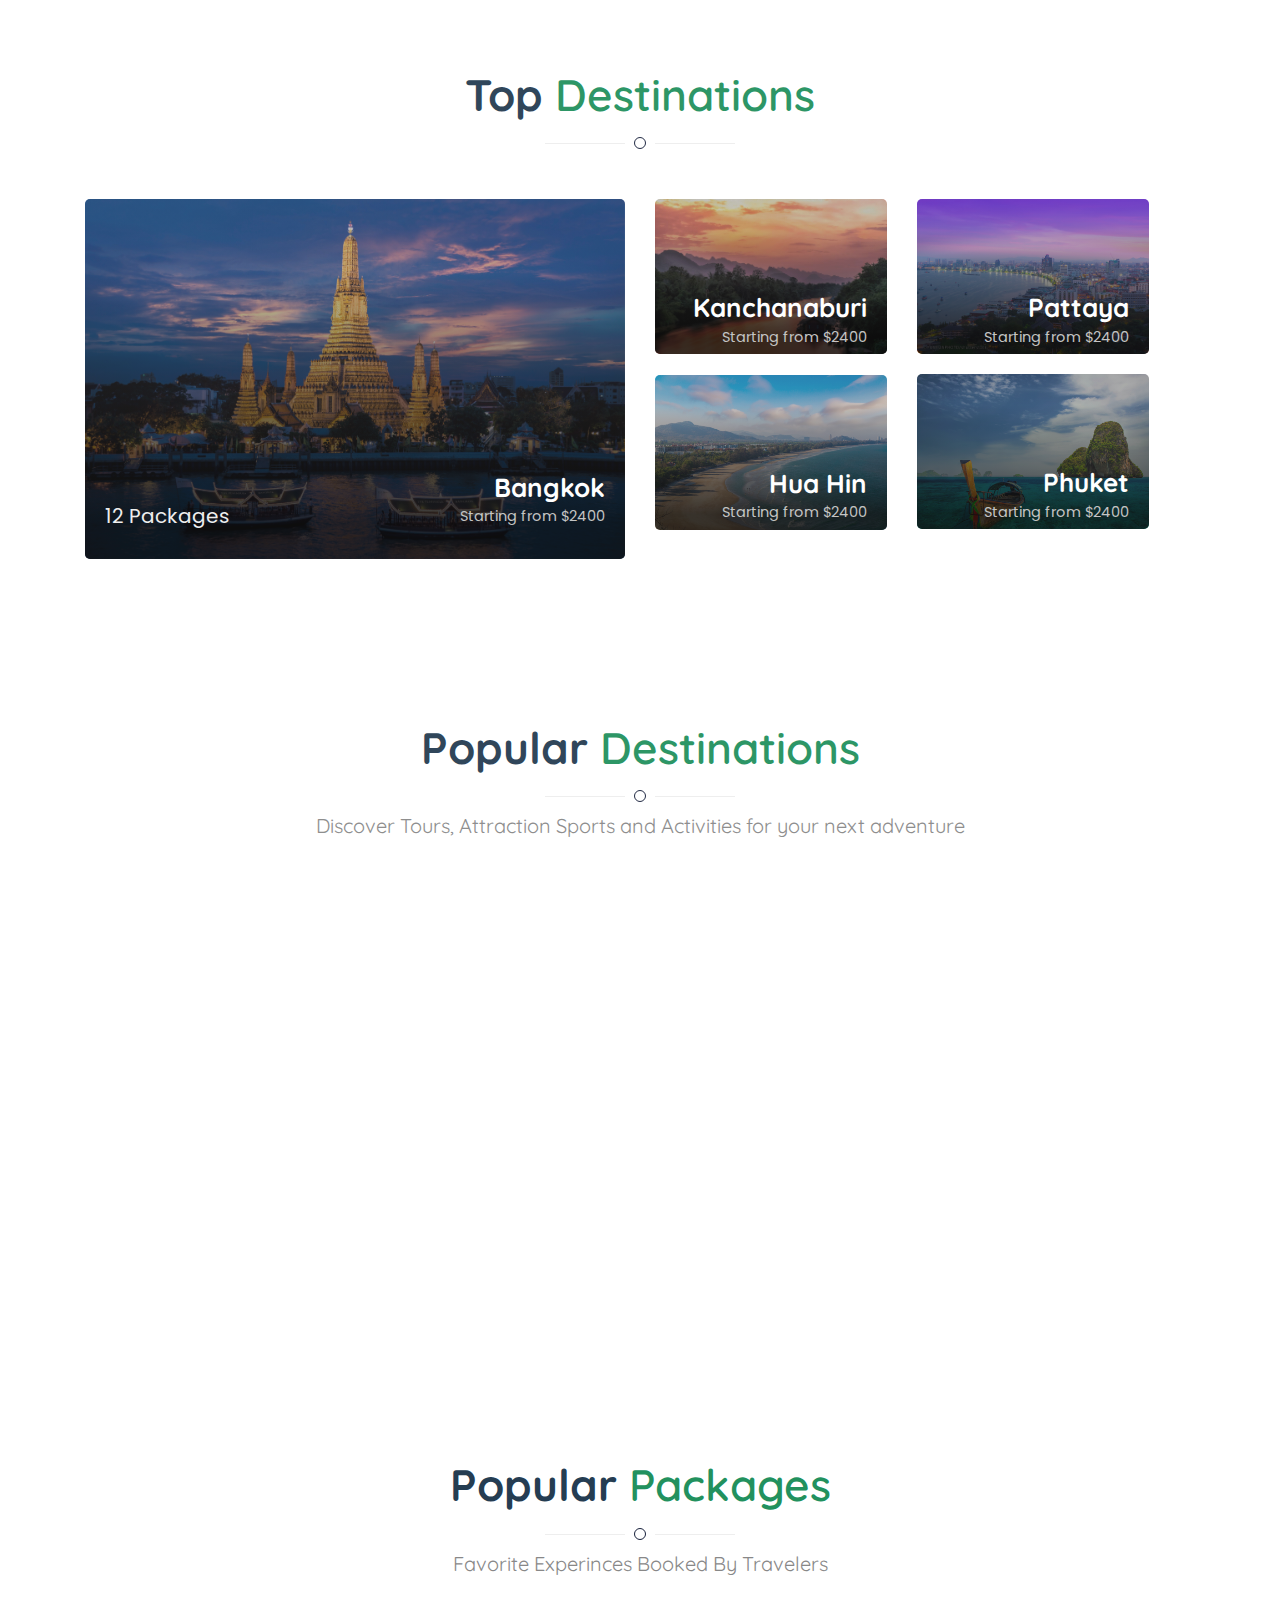
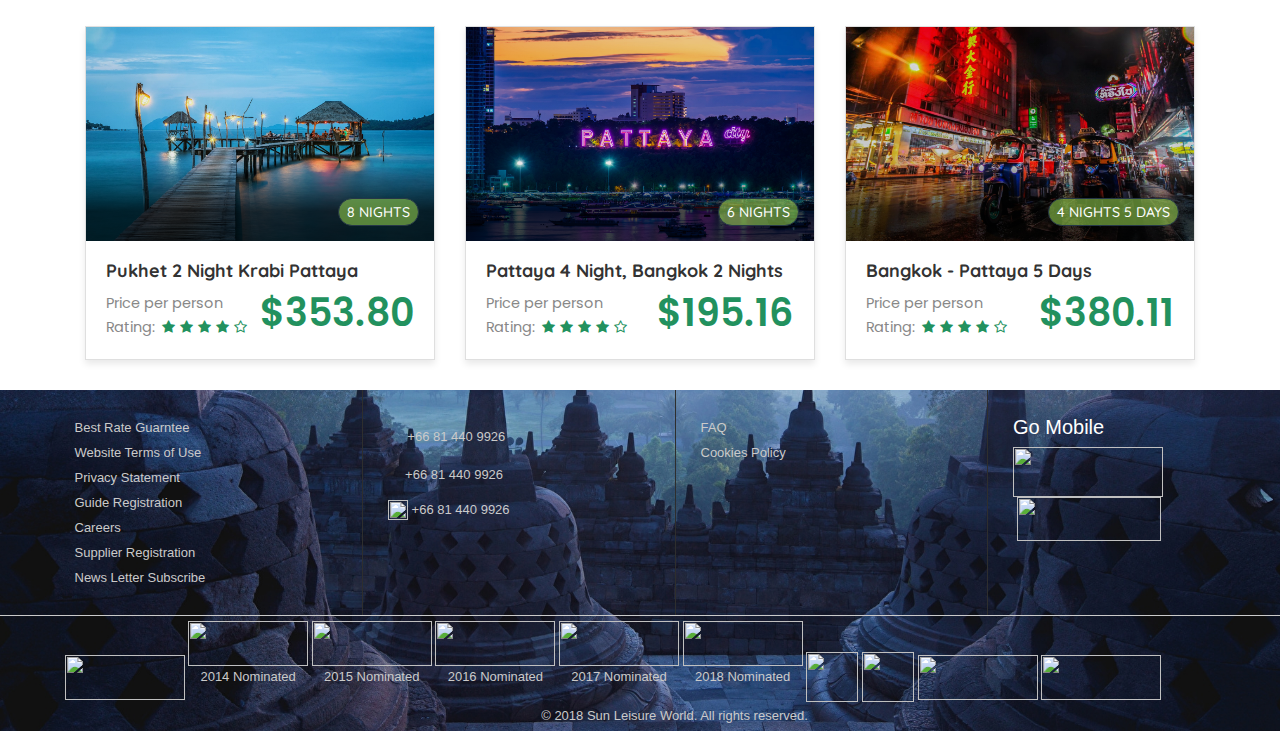
==== main.html @ 66936342 "footeronly" ====
﻿<!DOCTYPE html>
<html lang="en">

<head>
    <title>Sun Leisure World</title>
    <!--== META TAGS ==-->
    <meta charset="utf-8">
    <meta name="viewport" content="width=device-width, initial-scale=1, maximum-scale=1">
    <!-- FAV ICON -->
    <link rel="shortcut icon" href="images\fav.ico">
    <!-- GOOGLE FONTS -->
    <link href="https://fonts.googleapis.com/css?family=Poppins%7CQuicksand:400,500,700" rel="stylesheet">
    <!-- FONT-AWESOME ICON CSS -->
    <link rel="stylesheet" href="css\font-awesome.min.css">
    <!--== ALL CSS FILES ==-->
    <link rel="stylesheet" href="css\style.css">
    <link rel="stylesheet" href="css\materialize.css">
    <link rel="stylesheet" href="css\bootstrap.css">
    <link rel="stylesheet" href="css\mob.css">
    <link rel="stylesheet" href="css\animate.css">
    <!-- HTML5 Shim and Respond.js IE8 support of HTML5 elements and media queries -->
    <!-- WARNING: Respond.js doesn't work if you view the page via file:// -->
    <!--[if lt IE 9]>
	<script src="js/html5shiv.js"></script>
	<script src="js/respond.min.js"></script>
	<![endif]-->
	<link rel="stylesheet" href="https://cdnjs.cloudflare.com/ajax/libs/font-awesome/5.13.0/css/fontawesome.min.css" integrity="sha256-CuUPKpitgFmSNQuPDL5cEfPOOJT/+bwUlhfumDJ9CI4=" crossorigin="anonymous" />
	<style>
	#footersectionsFORM_104 {
    animation-delay: 0s;
    animation-direction: normal;
    animation-duration: 0s;
    animation-fill-mode: none;
    animation-iteration-count: 1;
    animation-name: none;
    animation-play-state: running;
    animation-timing-function: ease;
    background-attachment: scroll;
    background-blend-mode: normal;
    background-clip: border-box;
    background-color: rgba(0, 0, 0, 0);
    background-image: none;
    background-origin: padding-box;
    background-position: 0% 0%;
    background-repeat: repeat;
    background-size: auto;
    border-bottom-color: rgb(0, 0, 0);
    border-bottom-left-radius: 0px;
    border-bottom-right-radius: 0px;
    border-bottom-style: none;
    border-bottom-width: 0px;
    border-collapse: separate;
    border-image-outset: 0px;
    border-image-repeat: stretch;
    border-image-slice: 100%;
    border-image-source: none;
    border-image-width: 1;
    border-left-color: rgb(0, 0, 0);
    border-left-style: none;
    border-left-width: 0px;
    border-right-color: rgb(0, 0, 0);
    border-right-style: none;
    border-right-width: 0px;
    border-top-color: rgb(0, 0, 0);
    border-top-left-radius: 0px;
    border-top-right-radius: 0px;
    border-top-style: none;
    border-top-width: 0px;
    bottom: auto;
    box-shadow: none;
    box-sizing: border-box;
    break-after: auto;
    break-before: auto;
    break-inside: auto;
    caption-side: top;
    clear: none;
    clip: auto;
    color: rgb(0, 0, 0);
    content: normal;
    cursor: auto;
    direction: ltr;
    display: block;
    empty-cells: show;
    float: none;
    font-family: "Open Sans", sans-serif;
    font-kerning: auto;
    font-optical-sizing: auto;
    font-size: 14px;
    font-stretch: 100%;
    font-style: normal;
    font-variant: normal;
    font-variant-ligatures: normal;
    font-variant-caps: normal;
    font-variant-numeric: normal;
    font-variant-east-asian: normal;
    font-weight: 400;
    height: 333.13px;
    image-rendering: auto;
    isolation: auto;
    justify-items: normal;
    justify-self: auto;
    left: auto;
    letter-spacing: normal;
    line-height: 21px;
    list-style-image: none;
    list-style-position: outside;
    list-style-type: disc;
    margin-bottom: 0px;
    margin-left: 0px;
    margin-right: 0px;
    margin-top: 0px;
    max-height: none;
    max-width: none;
    min-height: 0px;
    min-width: 0px;
    mix-blend-mode: normal;
    object-fit: fill;
    object-position: 50% 50%;
    offset-distance: 0px;
    offset-path: none;
    offset-rotate: auto 0deg;
    opacity: 1;
    orphans: 2;
    outline-color: rgb(0, 0, 0);
    outline-offset: 0px;
    outline-style: none;
    outline-width: 0px;
    overflow-anchor: auto;
    overflow-wrap: normal;
    overflow-x: visible;
    overflow-y: visible;
    padding-bottom: 0px;
    padding-left: 0px;
    padding-right: 0px;
    padding-top: 0px;
    pointer-events: auto;
    position: static;
    resize: none;
    right: auto;
    scroll-behavior: auto;
    speak: normal;
    table-layout: auto;
    tab-size: 8;
    text-align: left;
    text-align-last: auto;
    text-decoration: none solid rgb(0, 0, 0);
    text-decoration-line: none;
    text-decoration-style: solid;
    text-decoration-color: rgb(0, 0, 0);
    text-decoration-skip-ink: auto;
    text-underline-position: auto;
    text-indent: 0px;
    text-rendering: auto;
    text-shadow: none;
    text-size-adjust: 100%;
    text-overflow: clip;
    text-transform: none;
    top: auto;
    touch-action: auto;
    transition-delay: 0s;
    transition-duration: 0s;
    transition-property: all;
    transition-timing-function: ease;
    unicode-bidi: normal;
    vertical-align: baseline;
    visibility: visible;
    white-space: normal;
    widows: 2;
    width: 1349px;
    will-change: auto;
    word-break: normal;
    word-spacing: 0px;
    z-index: auto;
    zoom: 1;
    -webkit-appearance: none;
    backface-visibility: visible;
    -webkit-border-horizontal-spacing: 0px;
    -webkit-border-image: none;
    -webkit-border-vertical-spacing: 0px;
    -webkit-box-align: stretch;
    -webkit-box-decoration-break: slice;
    -webkit-box-direction: normal;
    -webkit-box-flex: 0;
    -webkit-box-ordinal-group: 1;
    -webkit-box-orient: horizontal;
    -webkit-box-pack: start;
    -webkit-box-reflect: none;
    column-count: auto;
    column-gap: normal;
    column-rule-color: rgb(0, 0, 0);
    column-rule-style: none;
    column-rule-width: 0px;
    column-span: none;
    column-width: auto;
    backdrop-filter: none;
    align-content: normal;
    align-items: normal;
    align-self: auto;
    flex-basis: auto;
    flex-grow: 0;
    flex-shrink: 1;
    flex-direction: row;
    flex-wrap: nowrap;
    justify-content: normal;
    -webkit-font-smoothing: auto;
    grid-auto-columns: auto;
    grid-auto-flow: row;
    grid-auto-rows: auto;
    grid-column-end: auto;
    grid-column-start: auto;
    grid-template-areas: none;
    grid-template-columns: none;
    grid-template-rows: none;
    grid-row-end: auto;
    grid-row-start: auto;
    row-gap: normal;
    -webkit-highlight: none;
    hyphens: manual;
    -webkit-hyphenate-character: auto;
    -webkit-line-break: auto;
    -webkit-line-clamp: none;
    -webkit-locale: "en";
    -webkit-margin-before-collapse: collapse;
    -webkit-margin-after-collapse: collapse;
    -webkit-mask-box-image: none;
    -webkit-mask-box-image-outset: 0px;
    -webkit-mask-box-image-repeat: stretch;
    -webkit-mask-box-image-slice: 0 fill;
    -webkit-mask-box-image-source: none;
    -webkit-mask-box-image-width: auto;
    -webkit-mask-clip: border-box;
    -webkit-mask-composite: source-over;
    -webkit-mask-image: none;
    -webkit-mask-origin: border-box;
    -webkit-mask-position: 0% 0%;
    -webkit-mask-repeat: repeat;
    -webkit-mask-size: auto;
    order: 0;
    perspective: none;
    perspective-origin: 674.5px 1542.56px;
    -webkit-print-color-adjust: economy;
    -webkit-rtl-ordering: logical;
    shape-outside: none;
    shape-image-threshold: 0;
    shape-margin: 0px;
    -webkit-tap-highlight-color: rgba(0, 0, 0, 0);
    -webkit-text-combine: none;
    -webkit-text-decorations-in-effect: none;
    -webkit-text-emphasis-color: rgb(0, 0, 0);
    -webkit-text-emphasis-position: over right;
    -webkit-text-emphasis-style: none;
    -webkit-text-fill-color: rgb(0, 0, 0);
    -webkit-text-orientation: vertical-right;
    -webkit-text-security: none;
    -webkit-text-stroke-color: rgb(0, 0, 0);
    -webkit-text-stroke-width: 0px;
    transform: none;
    transform-origin: 674.5px 1542.56px;
    transform-style: flat;
    -webkit-user-drag: auto;
    -webkit-user-modify: read-only;
    user-select: auto;
    -webkit-writing-mode: horizontal-tb;
    -webkit-app-region: none;
    buffered-rendering: auto;
    clip-path: none;
    clip-rule: nonzero;
    mask: none;
    filter: none;
    flood-color: rgb(0, 0, 0);
    flood-opacity: 1;
    lighting-color: rgb(255, 255, 255);
    stop-color: rgb(0, 0, 0);
    stop-opacity: 1;
    color-interpolation: srgb;
    color-interpolation-filters: linearrgb;
    color-rendering: auto;
    fill: rgb(0, 0, 0);
    fill-opacity: 1;
    fill-rule: nonzero;
    marker-end: none;
    marker-mid: none;
    marker-start: none;
    mask-type: luminance;
    shape-rendering: auto;
    stroke: none;
    stroke-dasharray: none;
    stroke-dashoffset: 0px;
    stroke-linecap: butt;
    stroke-linejoin: miter;
    stroke-miterlimit: 4;
    stroke-opacity: 1;
    stroke-width: 1px;
    alignment-baseline: auto;
    baseline-shift: 0px;
    dominant-baseline: auto;
    text-anchor: start;
    writing-mode: horizontal-tb;
    vector-effect: none;
    paint-order: normal;
    d: none;
    cx: 0px;
    cy: 0px;
    x: 0px;
    y: 0px;
    r: 0px;
    rx: auto;
    ry: auto;
    caret-color: rgb(0, 0, 0);
    line-break: auto;
    animation: none 0s ease 0s 1 normal none running;
    background: rgba(0, 0, 0, 0) none repeat scroll 0% 0% / auto padding-box border-box;
    border: 0px none rgb(0, 0, 0);
    border-top: 0px none rgb(0, 0, 0);
    border-right: 0px none rgb(0, 0, 0);
    border-bottom: 0px none rgb(0, 0, 0);
    border-left: 0px none rgb(0, 0, 0);
    border-width: 0px;
    border-color: rgb(0, 0, 0);
    border-style: none;
    border-radius: 0px;
    border-image: none;
    border-spacing: 0px 0px;
    flex: 0 1 auto;
    flex-flow: row nowrap;
    font: 14px / 21px "Open Sans", sans-serif;
    grid-area: auto / auto / auto / auto;
    grid-column: auto / auto;
    grid-row: auto / auto;
    list-style: outside none disc;
    margin: 0px;
    marker: none;
    outline: rgb(0, 0, 0) none 0px;
    overflow: visible;
    padding: 0px;
    transition: all 0s ease 0s;
    -webkit-border-after: 0px none rgb(0, 0, 0);
    -webkit-border-before: 0px none rgb(0, 0, 0);
    -webkit-border-end: 0px none rgb(0, 0, 0);
    -webkit-border-start: 0px none rgb(0, 0, 0);
    -webkit-margin-collapse: ;
    -webkit-mask: ;
    -webkit-text-emphasis: ;
    -webkit-transition: all 0s ease 0s;
    -webkit-transform-origin: 674.5px 1542.56px;
}/*#footersectionsFORM_104*/

#footersectionsFOOTER_1 {
    animation-delay: 0s;
    animation-direction: normal;
    animation-duration: 0s;
    animation-fill-mode: none;
    animation-iteration-count: 1;
    animation-name: none;
    animation-play-state: running;
    animation-timing-function: ease;
    background-attachment: scroll;
    background-blend-mode: normal;
    background-clip: border-box;
    background-color: rgb(0, 0, 0);
    background-image: url("/images/footer.jpg");
    background-origin: padding-box;
    background-position: 50% 100%;
    background-repeat: repeat;
    background-size: cover;
    border-bottom-color: rgb(202, 202, 202);
    border-bottom-left-radius: 0px;
    border-bottom-right-radius: 0px;
    border-bottom-style: none;
    border-bottom-width: 0px;
    border-collapse: separate;
    border-image-outset: 0px;
    border-image-repeat: stretch;
    border-image-slice: 100%;
    border-image-source: none;
    border-image-width: 1;
    border-left-color: rgb(202, 202, 202);
    border-left-style: none;
    border-left-width: 0px;
    border-right-color: rgb(202, 202, 202);
    border-right-style: none;
    border-right-width: 0px;
    border-top-color: rgb(202, 202, 202);
    border-top-left-radius: 0px;
    border-top-right-radius: 0px;
    border-top-style: none;
    border-top-width: 0px;
    bottom: auto;
    box-shadow: none;
    box-sizing: border-box;
    break-after: auto;
    break-before: auto;
    break-inside: auto;
    caption-side: top;
    clear: none;
    clip: auto;
    color: rgb(202, 202, 202);
    content: normal;
    cursor: auto;
    direction: ltr;
    display: block;
    empty-cells: show;
    float: none;
    font-family: "Open Sans", sans-serif;
    font-kerning: auto;
    font-optical-sizing: auto;
    font-size: 13px;
    font-stretch: 100%;
    font-style: normal;
    font-variant: normal;
    font-variant-ligatures: normal;
    font-variant-caps: normal;
    font-variant-numeric: normal;
    font-variant-east-asian: normal;
    font-weight: 400;
    height: 341px;
    image-rendering: auto;
    isolation: auto;
    justify-items: normal;
    justify-self: auto;
    left: auto;
    letter-spacing: normal;
    line-height: 21px;
    list-style-image: none;
    list-style-position: outside;
    list-style-type: disc;
    margin-bottom: 0px;
    margin-left: 0px;
    margin-right: 0px;
    margin-top: 0px;
    max-height: none;
    max-width: none;
    min-height: 0px;
    min-width: 0px;
    mix-blend-mode: normal;
    object-fit: fill;
    object-position: 50% 50%;
    offset-distance: 0px;
    offset-path: none;
    offset-rotate: auto 0deg;
    opacity: 1;
    orphans: 2;
    outline-color: rgb(202, 202, 202);
    outline-offset: 0px;
    outline-style: none;
    outline-width: 0px;
    overflow-anchor: auto;
    overflow-wrap: normal;
    overflow-x: visible;
    overflow-y: visible;
    padding-bottom: 0px;
    padding-left: 0px;
    padding-right: 0px;
    padding-top: 0px;
    pointer-events: auto;
    position: static;
    resize: none;
    right: auto;
    scroll-behavior: auto;
    speak: normal;
    table-layout: auto;
    tab-size: 8;
    text-align: left;
    text-align-last: auto;
    text-decoration: none solid rgb(202, 202, 202);
    text-decoration-line: none;
    text-decoration-style: solid;
    text-decoration-color: rgb(202, 202, 202);
    text-decoration-skip-ink: auto;
    text-underline-position: auto;
    text-indent: 0px;
    text-rendering: auto;
    text-shadow: none;
    text-size-adjust: 100%;
    text-overflow: clip;
    text-transform: none;
    top: auto;
    touch-action: auto;
    transition-delay: 0s;
    transition-duration: 0s;
    transition-property: all;
    transition-timing-function: ease;
    unicode-bidi: normal;
    vertical-align: baseline;
    visibility: visible;
    white-space: normal;
    widows: 2;
    width: 1349px;
    will-change: auto;
    word-break: normal;
    word-spacing: 0px;
    z-index: auto;
    zoom: 1;
    -webkit-appearance: none;
    backface-visibility: visible;
    -webkit-border-horizontal-spacing: 0px;
    -webkit-border-image: none;
    -webkit-border-vertical-spacing: 0px;
    -webkit-box-align: stretch;
    -webkit-box-decoration-break: slice;
    -webkit-box-direction: normal;
    -webkit-box-flex: 0;
    -webkit-box-ordinal-group: 1;
    -webkit-box-orient: horizontal;
    -webkit-box-pack: start;
    -webkit-box-reflect: none;
    column-count: auto;
    column-gap: normal;
    column-rule-color: rgb(202, 202, 202);
    column-rule-style: none;
    column-rule-width: 0px;
    column-span: none;
    column-width: auto;
    backdrop-filter: none;
    align-content: normal;
    align-items: normal;
    align-self: auto;
    flex-basis: auto;
    flex-grow: 0;
    flex-shrink: 1;
    flex-direction: row;
    flex-wrap: nowrap;
    justify-content: normal;
    -webkit-font-smoothing: auto;
    grid-auto-columns: auto;
    grid-auto-flow: row;
    grid-auto-rows: auto;
    grid-column-end: auto;
    grid-column-start: auto;
    grid-template-areas: none;
    grid-template-columns: none;
    grid-template-rows: none;
    grid-row-end: auto;
    grid-row-start: auto;
    row-gap: normal;
    -webkit-highlight: none;
    hyphens: manual;
    -webkit-hyphenate-character: auto;
    -webkit-line-break: auto;
    -webkit-line-clamp: none;
    -webkit-locale: "en";
    -webkit-margin-before-collapse: collapse;
    -webkit-margin-after-collapse: collapse;
    -webkit-mask-box-image: none;
    -webkit-mask-box-image-outset: 0px;
    -webkit-mask-box-image-repeat: stretch;
    -webkit-mask-box-image-slice: 0 fill;
    -webkit-mask-box-image-source: none;
    -webkit-mask-box-image-width: auto;
    -webkit-mask-clip: border-box;
    -webkit-mask-composite: source-over;
    -webkit-mask-image: none;
    -webkit-mask-origin: border-box;
    -webkit-mask-position: 0% 0%;
    -webkit-mask-repeat: repeat;
    -webkit-mask-size: auto;
    order: 0;
    perspective: none;
    perspective-origin: 674.5px 170.5px;
    -webkit-print-color-adjust: economy;
    -webkit-rtl-ordering: logical;
    shape-outside: none;
    shape-image-threshold: 0;
    shape-margin: 0px;
    -webkit-tap-highlight-color: rgba(0, 0, 0, 0);
    -webkit-text-combine: none;
    -webkit-text-decorations-in-effect: none;
    -webkit-text-emphasis-color: rgb(202, 202, 202);
    -webkit-text-emphasis-position: over right;
    -webkit-text-emphasis-style: none;
    -webkit-text-fill-color: rgb(202, 202, 202);
    -webkit-text-orientation: vertical-right;
    -webkit-text-security: none;
    -webkit-text-stroke-color: rgb(202, 202, 202);
    -webkit-text-stroke-width: 0px;
    transform: none;
    transform-origin: 674.5px 170.5px;
    transform-style: flat;
    -webkit-user-drag: auto;
    -webkit-user-modify: read-only;
    user-select: auto;
    -webkit-writing-mode: horizontal-tb;
    -webkit-app-region: none;
    buffered-rendering: auto;
    clip-path: none;
    clip-rule: nonzero;
    mask: none;
    filter: none;
    flood-color: rgb(0, 0, 0);
    flood-opacity: 1;
    lighting-color: rgb(255, 255, 255);
    stop-color: rgb(0, 0, 0);
    stop-opacity: 1;
    color-interpolation: srgb;
    color-interpolation-filters: linearrgb;
    color-rendering: auto;
    fill: rgb(0, 0, 0);
    fill-opacity: 1;
    fill-rule: nonzero;
    marker-end: none;
    marker-mid: none;
    marker-start: none;
    mask-type: luminance;
    shape-rendering: auto;
    stroke: none;
    stroke-dasharray: none;
    stroke-dashoffset: 0px;
    stroke-linecap: butt;
    stroke-linejoin: miter;
    stroke-miterlimit: 4;
    stroke-opacity: 1;
    stroke-width: 1px;
    alignment-baseline: auto;
    baseline-shift: 0px;
    dominant-baseline: auto;
    text-anchor: start;
    writing-mode: horizontal-tb;
    vector-effect: none;
    paint-order: normal;
    d: none;
    cx: 0px;
    cy: 0px;
    x: 0px;
    y: 0px;
    r: 0px;
    rx: auto;
    ry: auto;
    caret-color: rgb(202, 202, 202);
    line-break: auto;
    animation: none 0s ease 0s 1 normal none running;
    background: rgb(0, 0, 0) url("images/footer.jpg") repeat scroll 50% 100% / cover padding-box border-box;
    border: 0px none rgb(202, 202, 202);
    border-top: 0px none rgb(202, 202, 202);
    border-right: 0px none rgb(202, 202, 202);
    border-bottom: 0px none rgb(202, 202, 202);
    border-left: 0px none rgb(202, 202, 202);
    border-width: 0px;
    border-color: rgb(202, 202, 202);
    border-style: none;
    border-radius: 0px;
    border-image: none;
    border-spacing: 0px 0px;
    flex: 0 1 auto;
    flex-flow: row nowrap;
    font: 13px / 21px "Open Sans", sans-serif;
    grid-area: auto / auto / auto / auto;
    grid-column: auto / auto;
    grid-row: auto / auto;
    list-style: outside none disc;
    margin: 0px;
    marker: none;
    outline: rgb(202, 202, 202) none 0px;
    overflow: visible;
    padding: 0px;
    transition: all 0s ease 0s;
    -webkit-border-after: 0px none rgb(202, 202, 202);
    -webkit-border-before: 0px none rgb(202, 202, 202);
    -webkit-border-end: 0px none rgb(202, 202, 202);
    -webkit-border-start: 0px none rgb(202, 202, 202);
    -webkit-margin-collapse: ;
    -webkit-mask: ;
    -webkit-text-emphasis: ;
    -webkit-transition: all 0s ease 0s;
    -webkit-transform-origin: 674.5px 170.5px;
}/*#footersectionsFOOTER_1*/

#footersectionsFOOTER_1:after {
    animation-delay: 0s;
    animation-direction: normal;
    animation-duration: 0s;
    animation-fill-mode: none;
    animation-iteration-count: 1;
    animation-name: none;
    animation-play-state: running;
    animation-timing-function: ease;
    background-attachment: scroll;
    background-blend-mode: normal;
    background-clip: border-box;
    background-color: rgba(0, 0, 0, 0);
    background-image: none;
    background-origin: padding-box;
    background-position: 0% 0%;
    background-repeat: repeat;
    background-size: auto;
    border-bottom-color: rgb(202, 202, 202);
    border-bottom-left-radius: 0px;
    border-bottom-right-radius: 0px;
    border-bottom-style: none;
    border-bottom-width: 0px;
    border-collapse: separate;
    border-image-outset: 0px;
    border-image-repeat: stretch;
    border-image-slice: 100%;
    border-image-source: none;
    border-image-width: 1;
    border-left-color: rgb(202, 202, 202);
    border-left-style: none;
    border-left-width: 0px;
    border-right-color: rgb(202, 202, 202);
    border-right-style: none;
    border-right-width: 0px;
    border-top-color: rgb(202, 202, 202);
    border-top-left-radius: 0px;
    border-top-right-radius: 0px;
    border-top-style: none;
    border-top-width: 0px;
    bottom: auto;
    box-shadow: none;
    box-sizing: border-box;
    break-after: auto;
    break-before: auto;
    break-inside: auto;
    caption-side: top;
    clear: none;
    clip: auto;
    color: rgb(202, 202, 202);
    content: none;
    cursor: auto;
    direction: ltr;
    display: inline;
    empty-cells: show;
    float: none;
    font-family: "Open Sans", sans-serif;
    font-kerning: auto;
    font-optical-sizing: auto;
    font-size: 13px;
    font-stretch: 100%;
    font-style: normal;
    font-variant: normal;
    font-variant-ligatures: normal;
    font-variant-caps: normal;
    font-variant-numeric: normal;
    font-variant-east-asian: normal;
    font-weight: 400;
    height: auto;
    image-rendering: auto;
    isolation: auto;
    justify-items: normal;
    justify-self: auto;
    left: auto;
    letter-spacing: normal;
    line-height: 21px;
    list-style-image: none;
    list-style-position: outside;
    list-style-type: disc;
    margin-bottom: 0px;
    margin-left: 0px;
    margin-right: 0px;
    margin-top: 0px;
    max-height: none;
    max-width: none;
    min-height: 0px;
    min-width: 0px;
    mix-blend-mode: normal;
    object-fit: fill;
    object-position: 50% 50%;
    offset-distance: 0px;
    offset-path: none;
    offset-rotate: auto 0deg;
    opacity: 1;
    orphans: 2;
    outline-color: rgb(202, 202, 202);
    outline-offset: 0px;
    outline-style: none;
    outline-width: 0px;
    overflow-anchor: auto;
    overflow-wrap: normal;
    overflow-x: visible;
    overflow-y: visible;
    padding-bottom: 0px;
    padding-left: 0px;
    padding-right: 0px;
    padding-top: 0px;
    pointer-events: auto;
    position: static;
    resize: none;
    right: auto;
    scroll-behavior: auto;
    speak: normal;
    table-layout: auto;
    tab-size: 8;
    text-align: left;
    text-align-last: auto;
    text-decoration: none solid rgb(202, 202, 202);
    text-decoration-line: none;
    text-decoration-style: solid;
    text-decoration-color: rgb(202, 202, 202);
    text-decoration-skip-ink: auto;
    text-underline-position: auto;
    text-indent: 0px;
    text-rendering: auto;
    text-shadow: none;
    text-size-adjust: 100%;
    text-overflow: clip;
    text-transform: none;
    top: auto;
    touch-action: auto;
    transition-delay: 0s;
    transition-duration: 0s;
    transition-property: all;
    transition-timing-function: ease;
    unicode-bidi: normal;
    vertical-align: baseline;
    visibility: visible;
    white-space: normal;
    widows: 2;
    width: auto;
    will-change: auto;
    word-break: normal;
    word-spacing: 0px;
    z-index: auto;
    zoom: 1;
    -webkit-appearance: none;
    backface-visibility: visible;
    -webkit-border-horizontal-spacing: 0px;
    -webkit-border-image: none;
    -webkit-border-vertical-spacing: 0px;
    -webkit-box-align: stretch;
    -webkit-box-decoration-break: slice;
    -webkit-box-direction: normal;
    -webkit-box-flex: 0;
    -webkit-box-ordinal-group: 1;
    -webkit-box-orient: horizontal;
    -webkit-box-pack: start;
    -webkit-box-reflect: none;
    column-count: auto;
    column-gap: normal;
    column-rule-color: rgb(202, 202, 202);
    column-rule-style: none;
    column-rule-width: 0px;
    column-span: none;
    column-width: auto;
    backdrop-filter: none;
    align-content: normal;
    align-items: normal;
    align-self: auto;
    flex-basis: auto;
    flex-grow: 0;
    flex-shrink: 1;
    flex-direction: row;
    flex-wrap: nowrap;
    justify-content: normal;
    -webkit-font-smoothing: auto;
    grid-auto-columns: auto;
    grid-auto-flow: row;
    grid-auto-rows: auto;
    grid-column-end: auto;
    grid-column-start: auto;
    grid-template-areas: none;
    grid-template-columns: none;
    grid-template-rows: none;
    grid-row-end: auto;
    grid-row-start: auto;
    row-gap: normal;
    -webkit-highlight: none;
    hyphens: manual;
    -webkit-hyphenate-character: auto;
    -webkit-line-break: auto;
    -webkit-line-clamp: none;
    -webkit-locale: "en";
    -webkit-margin-before-collapse: collapse;
    -webkit-margin-after-collapse: collapse;
    -webkit-mask-box-image: none;
    -webkit-mask-box-image-outset: 0px;
    -webkit-mask-box-image-repeat: stretch;
    -webkit-mask-box-image-slice: 0 fill;
    -webkit-mask-box-image-source: none;
    -webkit-mask-box-image-width: auto;
    -webkit-mask-clip: border-box;
    -webkit-mask-composite: source-over;
    -webkit-mask-image: none;
    -webkit-mask-origin: border-box;
    -webkit-mask-position: 0% 0%;
    -webkit-mask-repeat: repeat;
    -webkit-mask-size: auto;
    order: 0;
    perspective: none;
    perspective-origin: 50% 50%;
    -webkit-print-color-adjust: economy;
    -webkit-rtl-ordering: logical;
    shape-outside: none;
    shape-image-threshold: 0;
    shape-margin: 0px;
    -webkit-tap-highlight-color: rgba(0, 0, 0, 0);
    -webkit-text-combine: none;
    -webkit-text-decorations-in-effect: none;
    -webkit-text-emphasis-color: rgb(202, 202, 202);
    -webkit-text-emphasis-position: over right;
    -webkit-text-emphasis-style: none;
    -webkit-text-fill-color: rgb(202, 202, 202);
    -webkit-text-orientation: vertical-right;
    -webkit-text-security: none;
    -webkit-text-stroke-color: rgb(202, 202, 202);
    -webkit-text-stroke-width: 0px;
    transform: none;
    transform-origin: 50% 50%;
    transform-style: flat;
    -webkit-user-drag: auto;
    -webkit-user-modify: read-only;
    user-select: auto;
    -webkit-writing-mode: horizontal-tb;
    -webkit-app-region: none;
    buffered-rendering: auto;
    clip-path: none;
    clip-rule: nonzero;
    mask: none;
    filter: none;
    flood-color: rgb(0, 0, 0);
    flood-opacity: 1;
    lighting-color: rgb(255, 255, 255);
    stop-color: rgb(0, 0, 0);
    stop-opacity: 1;
    color-interpolation: srgb;
    color-interpolation-filters: linearrgb;
    color-rendering: auto;
    fill: rgb(0, 0, 0);
    fill-opacity: 1;
    fill-rule: nonzero;
    marker-end: none;
    marker-mid: none;
    marker-start: none;
    mask-type: luminance;
    shape-rendering: auto;
    stroke: none;
    stroke-dasharray: none;
    stroke-dashoffset: 0px;
    stroke-linecap: butt;
    stroke-linejoin: miter;
    stroke-miterlimit: 4;
    stroke-opacity: 1;
    stroke-width: 1px;
    alignment-baseline: auto;
    baseline-shift: 0px;
    dominant-baseline: auto;
    text-anchor: start;
    writing-mode: horizontal-tb;
    vector-effect: none;
    paint-order: normal;
    d: none;
    cx: 0px;
    cy: 0px;
    x: 0px;
    y: 0px;
    r: 0px;
    rx: auto;
    ry: auto;
    caret-color: rgb(202, 202, 202);
    line-break: auto;
    animation: none 0s ease 0s 1 normal none running;
    background: rgba(0, 0, 0, 0) none repeat scroll 0% 0% / auto padding-box border-box;
    border: 0px none rgb(202, 202, 202);
    border-top: 0px none rgb(202, 202, 202);
    border-right: 0px none rgb(202, 202, 202);
    border-bottom: 0px none rgb(202, 202, 202);
    border-left: 0px none rgb(202, 202, 202);
    border-width: 0px;
    border-color: rgb(202, 202, 202);
    border-style: none;
    border-radius: 0px;
    border-image: none;
    border-spacing: 0px 0px;
    flex: 0 1 auto;
    flex-flow: row nowrap;
    font: 13px / 21px "Open Sans", sans-serif;
    grid-area: auto / auto / auto / auto;
    grid-column: auto / auto;
    grid-row: auto / auto;
    list-style: outside none disc;
    margin: 0px;
    marker: none;
    outline: rgb(202, 202, 202) none 0px;
    overflow: visible;
    padding: 0px;
    transition: all 0s ease 0s;
    -webkit-border-after: 0px none rgb(202, 202, 202);
    -webkit-border-before: 0px none rgb(202, 202, 202);
    -webkit-border-end: 0px none rgb(202, 202, 202);
    -webkit-border-start: 0px none rgb(202, 202, 202);
    -webkit-margin-collapse: ;
    -webkit-mask: ;
    -webkit-text-emphasis: ;
    -webkit-transition: all 0s ease 0s;
    -webkit-transform-origin: 50% 50%;
}/*#footersectionsFOOTER_1:after*/

#footersectionsFOOTER_1:before {
    animation-delay: 0s;
    animation-direction: normal;
    animation-duration: 0s;
    animation-fill-mode: none;
    animation-iteration-count: 1;
    animation-name: none;
    animation-play-state: running;
    animation-timing-function: ease;
    background-attachment: scroll;
    background-blend-mode: normal;
    background-clip: border-box;
    background-color: rgba(0, 0, 0, 0);
    background-image: none;
    background-origin: padding-box;
    background-position: 0% 0%;
    background-repeat: repeat;
    background-size: auto;
    border-bottom-color: rgb(202, 202, 202);
    border-bottom-left-radius: 0px;
    border-bottom-right-radius: 0px;
    border-bottom-style: none;
    border-bottom-width: 0px;
    border-collapse: separate;
    border-image-outset: 0px;
    border-image-repeat: stretch;
    border-image-slice: 100%;
    border-image-source: none;
    border-image-width: 1;
    border-left-color: rgb(202, 202, 202);
    border-left-style: none;
    border-left-width: 0px;
    border-right-color: rgb(202, 202, 202);
    border-right-style: none;
    border-right-width: 0px;
    border-top-color: rgb(202, 202, 202);
    border-top-left-radius: 0px;
    border-top-right-radius: 0px;
    border-top-style: none;
    border-top-width: 0px;
    bottom: auto;
    box-shadow: none;
    box-sizing: border-box;
    break-after: auto;
    break-before: auto;
    break-inside: auto;
    caption-side: top;
    clear: none;
    clip: auto;
    color: rgb(202, 202, 202);
    content: none;
    cursor: auto;
    direction: ltr;
    display: inline;
    empty-cells: show;
    float: none;
    font-family: "Open Sans", sans-serif;
    font-kerning: auto;
    font-optical-sizing: auto;
    font-size: 13px;
    font-stretch: 100%;
    font-style: normal;
    font-variant: normal;
    font-variant-ligatures: normal;
    font-variant-caps: normal;
    font-variant-numeric: normal;
    font-variant-east-asian: normal;
    font-weight: 400;
    height: auto;
    image-rendering: auto;
    isolation: auto;
    justify-items: normal;
    justify-self: auto;
    left: auto;
    letter-spacing: normal;
    line-height: 21px;
    list-style-image: none;
    list-style-position: outside;
    list-style-type: disc;
    margin-bottom: 0px;
    margin-left: 0px;
    margin-right: 0px;
    margin-top: 0px;
    max-height: none;
    max-width: none;
    min-height: 0px;
    min-width: 0px;
    mix-blend-mode: normal;
    object-fit: fill;
    object-position: 50% 50%;
    offset-distance: 0px;
    offset-path: none;
    offset-rotate: auto 0deg;
    opacity: 1;
    orphans: 2;
    outline-color: rgb(202, 202, 202);
    outline-offset: 0px;
    outline-style: none;
    outline-width: 0px;
    overflow-anchor: auto;
    overflow-wrap: normal;
    overflow-x: visible;
    overflow-y: visible;
    padding-bottom: 0px;
    padding-left: 0px;
    padding-right: 0px;
    padding-top: 0px;
    pointer-events: auto;
    position: static;
    resize: none;
    right: auto;
    scroll-behavior: auto;
    speak: normal;
    table-layout: auto;
    tab-size: 8;
    text-align: left;
    text-align-last: auto;
    text-decoration: none solid rgb(202, 202, 202);
    text-decoration-line: none;
    text-decoration-style: solid;
    text-decoration-color: rgb(202, 202, 202);
    text-decoration-skip-ink: auto;
    text-underline-position: auto;
    text-indent: 0px;
    text-rendering: auto;
    text-shadow: none;
    text-size-adjust: 100%;
    text-overflow: clip;
    text-transform: none;
    top: auto;
    touch-action: auto;
    transition-delay: 0s;
    transition-duration: 0s;
    transition-property: all;
    transition-timing-function: ease;
    unicode-bidi: normal;
    vertical-align: baseline;
    visibility: visible;
    white-space: normal;
    widows: 2;
    width: auto;
    will-change: auto;
    word-break: normal;
    word-spacing: 0px;
    z-index: auto;
    zoom: 1;
    -webkit-appearance: none;
    backface-visibility: visible;
    -webkit-border-horizontal-spacing: 0px;
    -webkit-border-image: none;
    -webkit-border-vertical-spacing: 0px;
    -webkit-box-align: stretch;
    -webkit-box-decoration-break: slice;
    -webkit-box-direction: normal;
    -webkit-box-flex: 0;
    -webkit-box-ordinal-group: 1;
    -webkit-box-orient: horizontal;
    -webkit-box-pack: start;
    -webkit-box-reflect: none;
    column-count: auto;
    column-gap: normal;
    column-rule-color: rgb(202, 202, 202);
    column-rule-style: none;
    column-rule-width: 0px;
    column-span: none;
    column-width: auto;
    backdrop-filter: none;
    align-content: normal;
    align-items: normal;
    align-self: auto;
    flex-basis: auto;
    flex-grow: 0;
    flex-shrink: 1;
    flex-direction: row;
    flex-wrap: nowrap;
    justify-content: normal;
    -webkit-font-smoothing: auto;
    grid-auto-columns: auto;
    grid-auto-flow: row;
    grid-auto-rows: auto;
    grid-column-end: auto;
    grid-column-start: auto;
    grid-template-areas: none;
    grid-template-columns: none;
    grid-template-rows: none;
    grid-row-end: auto;
    grid-row-start: auto;
    row-gap: normal;
    -webkit-highlight: none;
    hyphens: manual;
    -webkit-hyphenate-character: auto;
    -webkit-line-break: auto;
    -webkit-line-clamp: none;
    -webkit-locale: "en";
    -webkit-margin-before-collapse: collapse;
    -webkit-margin-after-collapse: collapse;
    -webkit-mask-box-image: none;
    -webkit-mask-box-image-outset: 0px;
    -webkit-mask-box-image-repeat: stretch;
    -webkit-mask-box-image-slice: 0 fill;
    -webkit-mask-box-image-source: none;
    -webkit-mask-box-image-width: auto;
    -webkit-mask-clip: border-box;
    -webkit-mask-composite: source-over;
    -webkit-mask-image: none;
    -webkit-mask-origin: border-box;
    -webkit-mask-position: 0% 0%;
    -webkit-mask-repeat: repeat;
    -webkit-mask-size: auto;
    order: 0;
    perspective: none;
    perspective-origin: 50% 50%;
    -webkit-print-color-adjust: economy;
    -webkit-rtl-ordering: logical;
    shape-outside: none;
    shape-image-threshold: 0;
    shape-margin: 0px;
    -webkit-tap-highlight-color: rgba(0, 0, 0, 0);
    -webkit-text-combine: none;
    -webkit-text-decorations-in-effect: none;
    -webkit-text-emphasis-color: rgb(202, 202, 202);
    -webkit-text-emphasis-position: over right;
    -webkit-text-emphasis-style: none;
    -webkit-text-fill-color: rgb(202, 202, 202);
    -webkit-text-orientation: vertical-right;
    -webkit-text-security: none;
    -webkit-text-stroke-color: rgb(202, 202, 202);
    -webkit-text-stroke-width: 0px;
    transform: none;
    transform-origin: 50% 50%;
    transform-style: flat;
    -webkit-user-drag: auto;
    -webkit-user-modify: read-only;
    user-select: auto;
    -webkit-writing-mode: horizontal-tb;
    -webkit-app-region: none;
    buffered-rendering: auto;
    clip-path: none;
    clip-rule: nonzero;
    mask: none;
    filter: none;
    flood-color: rgb(0, 0, 0);
    flood-opacity: 1;
    lighting-color: rgb(255, 255, 255);
    stop-color: rgb(0, 0, 0);
    stop-opacity: 1;
    color-interpolation: srgb;
    color-interpolation-filters: linearrgb;
    color-rendering: auto;
    fill: rgb(0, 0, 0);
    fill-opacity: 1;
    fill-rule: nonzero;
    marker-end: none;
    marker-mid: none;
    marker-start: none;
    mask-type: luminance;
    shape-rendering: auto;
    stroke: none;
    stroke-dasharray: none;
    stroke-dashoffset: 0px;
    stroke-linecap: butt;
    stroke-linejoin: miter;
    stroke-miterlimit: 4;
    stroke-opacity: 1;
    stroke-width: 1px;
    alignment-baseline: auto;
    baseline-shift: 0px;
    dominant-baseline: auto;
    text-anchor: start;
    writing-mode: horizontal-tb;
    vector-effect: none;
    paint-order: normal;
    d: none;
    cx: 0px;
    cy: 0px;
    x: 0px;
    y: 0px;
    r: 0px;
    rx: auto;
    ry: auto;
    caret-color: rgb(202, 202, 202);
    line-break: auto;
    animation: none 0s ease 0s 1 normal none running;
    background: rgba(0, 0, 0, 0) none repeat scroll 0% 0% / auto padding-box border-box;
    border: 0px none rgb(202, 202, 202);
    border-top: 0px none rgb(202, 202, 202);
    border-right: 0px none rgb(202, 202, 202);
    border-bottom: 0px none rgb(202, 202, 202);
    border-left: 0px none rgb(202, 202, 202);
    border-width: 0px;
    border-color: rgb(202, 202, 202);
    border-style: none;
    border-radius: 0px;
    border-image: none;
    border-spacing: 0px 0px;
    flex: 0 1 auto;
    flex-flow: row nowrap;
    font: 13px / 21px "Open Sans", sans-serif;
    grid-area: auto / auto / auto / auto;
    grid-column: auto / auto;
    grid-row: auto / auto;
    list-style: outside none disc;
    margin: 0px;
    marker: none;
    outline: rgb(202, 202, 202) none 0px;
    overflow: visible;
    padding: 0px;
    transition: all 0s ease 0s;
    -webkit-border-after: 0px none rgb(202, 202, 202);
    -webkit-border-before: 0px none rgb(202, 202, 202);
    -webkit-border-end: 0px none rgb(202, 202, 202);
    -webkit-border-start: 0px none rgb(202, 202, 202);
    -webkit-margin-collapse: ;
    -webkit-mask: ;
    -webkit-text-emphasis: ;
    -webkit-transition: all 0s ease 0s;
    -webkit-transform-origin: 50% 50%;
}/*#footersectionsFOOTER_1:before*/

#footersectionsDIV_2 {
    animation-delay: 0s;
    animation-direction: normal;
    animation-duration: 0s;
    animation-fill-mode: none;
    animation-iteration-count: 1;
    animation-name: none;
    animation-play-state: running;
    animation-timing-function: ease;
    background-attachment: scroll;
    background-blend-mode: normal;
    background-clip: border-box;
    background-color: rgba(0, 0, 0, 0);
    background-image: none;
    background-origin: padding-box;
    background-position: 0% 0%;
    background-repeat: repeat;
    background-size: auto;
    border-bottom-color: rgb(202, 202, 202);
    border-bottom-left-radius: 0px;
    border-bottom-right-radius: 0px;
    border-bottom-style: none;
    border-bottom-width: 0px;
    border-collapse: separate;
    border-image-outset: 0px;
    border-image-repeat: stretch;
    border-image-slice: 100%;
    border-image-source: none;
    border-image-width: 1;
    border-left-color: rgb(202, 202, 202);
    border-left-style: none;
    border-left-width: 0px;
    border-right-color: rgb(202, 202, 202);
    border-right-style: none;
    border-right-width: 0px;
    border-top-color: rgb(202, 202, 202);
    border-top-left-radius: 0px;
    border-top-right-radius: 0px;
    border-top-style: none;
    border-top-width: 0px;
    bottom: auto;
    box-shadow: none;
    box-sizing: border-box;
    break-after: auto;
    break-before: auto;
    break-inside: auto;
    caption-side: top;
    clear: none;
    clip: auto;
    color: rgb(202, 202, 202);
    content: normal;
    cursor: auto;
    direction: ltr;
    display: block;
    empty-cells: show;
    float: none;
    font-family: "Open Sans", sans-serif;
    font-kerning: auto;
    font-optical-sizing: auto;
    font-size: 13px;
    font-stretch: 100%;
    font-style: normal;
    font-variant: normal;
    font-variant-ligatures: normal;
    font-variant-caps: normal;
    font-variant-numeric: normal;
    font-variant-east-asian: normal;
    font-weight: 400;
    height: 225px;
    image-rendering: auto;
    isolation: auto;
    justify-items: normal;
    justify-self: auto;
    left: auto;
    letter-spacing: normal;
    line-height: 21px;
    list-style-image: none;
    list-style-position: outside;
    list-style-type: disc;
    margin-bottom: 0px;
    margin-left: 49.5px;
    margin-right: 49.5px;
    margin-top: 0px;
    max-height: none;
    max-width: 1250px;
    min-height: 0px;
    min-width: 0px;
    mix-blend-mode: normal;
    object-fit: fill;
    object-position: 50% 50%;
    offset-distance: 0px;
    offset-path: none;
    offset-rotate: auto 0deg;
    opacity: 1;
    orphans: 2;
    outline-color: rgb(202, 202, 202);
    outline-offset: 0px;
    outline-style: none;
    outline-width: 0px;
    overflow-anchor: auto;
    overflow-wrap: normal;
    overflow-x: visible;
    overflow-y: visible;
    padding-bottom: 0px;
    padding-left: 15px;
    padding-right: 15px;
    padding-top: 0px;
    pointer-events: auto;
    position: static;
    resize: none;
    right: auto;
    scroll-behavior: auto;
    speak: normal;
    table-layout: auto;
    tab-size: 8;
    text-align: left;
    text-align-last: auto;
    text-decoration: none solid rgb(202, 202, 202);
    text-decoration-line: none;
    text-decoration-style: solid;
    text-decoration-color: rgb(202, 202, 202);
    text-decoration-skip-ink: auto;
    text-underline-position: auto;
    text-indent: 0px;
    text-rendering: auto;
    text-shadow: none;
    text-size-adjust: 100%;
    text-overflow: clip;
    text-transform: none;
    top: auto;
    touch-action: auto;
    transition-delay: 0s;
    transition-duration: 0s;
    transition-property: all;
    transition-timing-function: ease;
    unicode-bidi: normal;
    vertical-align: baseline;
    visibility: visible;
    white-space: normal;
    widows: 2;
    width: 1250px;
    will-change: auto;
    word-break: normal;
    word-spacing: 0px;
    z-index: auto;
    zoom: 1;
    -webkit-appearance: none;
    backface-visibility: visible;
    -webkit-border-horizontal-spacing: 0px;
    -webkit-border-image: none;
    -webkit-border-vertical-spacing: 0px;
    -webkit-box-align: stretch;
    -webkit-box-decoration-break: slice;
    -webkit-box-direction: normal;
    -webkit-box-flex: 0;
    -webkit-box-ordinal-group: 1;
    -webkit-box-orient: horizontal;
    -webkit-box-pack: start;
    -webkit-box-reflect: none;
    column-count: auto;
    column-gap: normal;
    column-rule-color: rgb(202, 202, 202);
    column-rule-style: none;
    column-rule-width: 0px;
    column-span: none;
    column-width: auto;
    backdrop-filter: none;
    align-content: normal;
    align-items: normal;
    align-self: auto;
    flex-basis: auto;
    flex-grow: 0;
    flex-shrink: 1;
    flex-direction: row;
    flex-wrap: nowrap;
    justify-content: normal;
    -webkit-font-smoothing: auto;
    grid-auto-columns: auto;
    grid-auto-flow: row;
    grid-auto-rows: auto;
    grid-column-end: auto;
    grid-column-start: auto;
    grid-template-areas: none;
    grid-template-columns: none;
    grid-template-rows: none;
    grid-row-end: auto;
    grid-row-start: auto;
    row-gap: normal;
    -webkit-highlight: none;
    hyphens: manual;
    -webkit-hyphenate-character: auto;
    -webkit-line-break: auto;
    -webkit-line-clamp: none;
    -webkit-locale: "en";
    -webkit-margin-before-collapse: collapse;
    -webkit-margin-after-collapse: collapse;
    -webkit-mask-box-image: none;
    -webkit-mask-box-image-outset: 0px;
    -webkit-mask-box-image-repeat: stretch;
    -webkit-mask-box-image-slice: 0 fill;
    -webkit-mask-box-image-source: none;
    -webkit-mask-box-image-width: auto;
    -webkit-mask-clip: border-box;
    -webkit-mask-composite: source-over;
    -webkit-mask-image: none;
    -webkit-mask-origin: border-box;
    -webkit-mask-position: 0% 0%;
    -webkit-mask-repeat: repeat;
    -webkit-mask-size: auto;
    order: 0;
    perspective: none;
    perspective-origin: 625px 112.5px;
    -webkit-print-color-adjust: economy;
    -webkit-rtl-ordering: logical;
    shape-outside: none;
    shape-image-threshold: 0;
    shape-margin: 0px;
    -webkit-tap-highlight-color: rgba(0, 0, 0, 0);
    -webkit-text-combine: none;
    -webkit-text-decorations-in-effect: none;
    -webkit-text-emphasis-color: rgb(202, 202, 202);
    -webkit-text-emphasis-position: over right;
    -webkit-text-emphasis-style: none;
    -webkit-text-fill-color: rgb(202, 202, 202);
    -webkit-text-orientation: vertical-right;
    -webkit-text-security: none;
    -webkit-text-stroke-color: rgb(202, 202, 202);
    -webkit-text-stroke-width: 0px;
    transform: none;
    transform-origin: 625px 112.5px;
    transform-style: flat;
    -webkit-user-drag: auto;
    -webkit-user-modify: read-only;
    user-select: auto;
    -webkit-writing-mode: horizontal-tb;
    -webkit-app-region: none;
    buffered-rendering: auto;
    clip-path: none;
    clip-rule: nonzero;
    mask: none;
    filter: none;
    flood-color: rgb(0, 0, 0);
    flood-opacity: 1;
    lighting-color: rgb(255, 255, 255);
    stop-color: rgb(0, 0, 0);
    stop-opacity: 1;
    color-interpolation: srgb;
    color-interpolation-filters: linearrgb;
    color-rendering: auto;
    fill: rgb(0, 0, 0);
    fill-opacity: 1;
    fill-rule: nonzero;
    marker-end: none;
    marker-mid: none;
    marker-start: none;
    mask-type: luminance;
    shape-rendering: auto;
    stroke: none;
    stroke-dasharray: none;
    stroke-dashoffset: 0px;
    stroke-linecap: butt;
    stroke-linejoin: miter;
    stroke-miterlimit: 4;
    stroke-opacity: 1;
    stroke-width: 1px;
    alignment-baseline: auto;
    baseline-shift: 0px;
    dominant-baseline: auto;
    text-anchor: start;
    writing-mode: horizontal-tb;
    vector-effect: none;
    paint-order: normal;
    d: none;
    cx: 0px;
    cy: 0px;
    x: 0px;
    y: 0px;
    r: 0px;
    rx: auto;
    ry: auto;
    caret-color: rgb(202, 202, 202);
    line-break: auto;
    animation: none 0s ease 0s 1 normal none running;
    background: rgba(0, 0, 0, 0) none repeat scroll 0% 0% / auto padding-box border-box;
    border: 0px none rgb(202, 202, 202);
    border-top: 0px none rgb(202, 202, 202);
    border-right: 0px none rgb(202, 202, 202);
    border-bottom: 0px none rgb(202, 202, 202);
    border-left: 0px none rgb(202, 202, 202);
    border-width: 0px;
    border-color: rgb(202, 202, 202);
    border-style: none;
    border-radius: 0px;
    border-image: none;
    border-spacing: 0px 0px;
    flex: 0 1 auto;
    flex-flow: row nowrap;
    font: 13px / 21px "Open Sans", sans-serif;
    grid-area: auto / auto / auto / auto;
    grid-column: auto / auto;
    grid-row: auto / auto;
    list-style: outside none disc;
    margin: 0px 49.5px;
    marker: none;
    outline: rgb(202, 202, 202) none 0px;
    overflow: visible;
    padding: 0px 15px;
    transition: all 0s ease 0s;
    -webkit-border-after: 0px none rgb(202, 202, 202);
    -webkit-border-before: 0px none rgb(202, 202, 202);
    -webkit-border-end: 0px none rgb(202, 202, 202);
    -webkit-border-start: 0px none rgb(202, 202, 202);
    -webkit-margin-collapse: ;
    -webkit-mask: ;
    -webkit-text-emphasis: ;
    -webkit-transition: all 0s ease 0s;
    -webkit-transform-origin: 625px 112.5px;
}/*#footersectionsDIV_2*/

#footersectionsDIV_2:after {
    animation-delay: 0s;
    animation-direction: normal;
    animation-duration: 0s;
    animation-fill-mode: none;
    animation-iteration-count: 1;
    animation-name: none;
    animation-play-state: running;
    animation-timing-function: ease;
    background-attachment: scroll;
    background-blend-mode: normal;
    background-clip: border-box;
    background-color: rgba(0, 0, 0, 0);
    background-image: none;
    background-origin: padding-box;
    background-position: 0% 0%;
    background-repeat: repeat;
    background-size: auto;
    border-bottom-color: rgb(202, 202, 202);
    border-bottom-left-radius: 0px;
    border-bottom-right-radius: 0px;
    border-bottom-style: none;
    border-bottom-width: 0px;
    border-collapse: separate;
    border-image-outset: 0px;
    border-image-repeat: stretch;
    border-image-slice: 100%;
    border-image-source: none;
    border-image-width: 1;
    border-left-color: rgb(202, 202, 202);
    border-left-style: none;
    border-left-width: 0px;
    border-right-color: rgb(202, 202, 202);
    border-right-style: none;
    border-right-width: 0px;
    border-top-color: rgb(202, 202, 202);
    border-top-left-radius: 0px;
    border-top-right-radius: 0px;
    border-top-style: none;
    border-top-width: 0px;
    bottom: auto;
    box-shadow: none;
    box-sizing: border-box;
    break-after: auto;
    break-before: auto;
    break-inside: auto;
    caption-side: top;
    clear: none;
    clip: auto;
    color: rgb(202, 202, 202);
    content: none;
    cursor: auto;
    direction: ltr;
    display: inline;
    empty-cells: show;
    float: none;
    font-family: "Open Sans", sans-serif;
    font-kerning: auto;
    font-optical-sizing: auto;
    font-size: 13px;
    font-stretch: 100%;
    font-style: normal;
    font-variant: normal;
    font-variant-ligatures: normal;
    font-variant-caps: normal;
    font-variant-numeric: normal;
    font-variant-east-asian: normal;
    font-weight: 400;
    height: auto;
    image-rendering: auto;
    isolation: auto;
    justify-items: normal;
    justify-self: auto;
    left: auto;
    letter-spacing: normal;
    line-height: 21px;
    list-style-image: none;
    list-style-position: outside;
    list-style-type: disc;
    margin-bottom: 0px;
    margin-left: 0px;
    margin-right: 0px;
    margin-top: 0px;
    max-height: none;
    max-width: none;
    min-height: 0px;
    min-width: 0px;
    mix-blend-mode: normal;
    object-fit: fill;
    object-position: 50% 50%;
    offset-distance: 0px;
    offset-path: none;
    offset-rotate: auto 0deg;
    opacity: 1;
    orphans: 2;
    outline-color: rgb(202, 202, 202);
    outline-offset: 0px;
    outline-style: none;
    outline-width: 0px;
    overflow-anchor: auto;
    overflow-wrap: normal;
    overflow-x: visible;
    overflow-y: visible;
    padding-bottom: 0px;
    padding-left: 0px;
    padding-right: 0px;
    padding-top: 0px;
    pointer-events: auto;
    position: static;
    resize: none;
    right: auto;
    scroll-behavior: auto;
    speak: normal;
    table-layout: auto;
    tab-size: 8;
    text-align: left;
    text-align-last: auto;
    text-decoration: none solid rgb(202, 202, 202);
    text-decoration-line: none;
    text-decoration-style: solid;
    text-decoration-color: rgb(202, 202, 202);
    text-decoration-skip-ink: auto;
    text-underline-position: auto;
    text-indent: 0px;
    text-rendering: auto;
    text-shadow: none;
    text-size-adjust: 100%;
    text-overflow: clip;
    text-transform: none;
    top: auto;
    touch-action: auto;
    transition-delay: 0s;
    transition-duration: 0s;
    transition-property: all;
    transition-timing-function: ease;
    unicode-bidi: normal;
    vertical-align: baseline;
    visibility: visible;
    white-space: normal;
    widows: 2;
    width: auto;
    will-change: auto;
    word-break: normal;
    word-spacing: 0px;
    z-index: auto;
    zoom: 1;
    -webkit-appearance: none;
    backface-visibility: visible;
    -webkit-border-horizontal-spacing: 0px;
    -webkit-border-image: none;
    -webkit-border-vertical-spacing: 0px;
    -webkit-box-align: stretch;
    -webkit-box-decoration-break: slice;
    -webkit-box-direction: normal;
    -webkit-box-flex: 0;
    -webkit-box-ordinal-group: 1;
    -webkit-box-orient: horizontal;
    -webkit-box-pack: start;
    -webkit-box-reflect: none;
    column-count: auto;
    column-gap: normal;
    column-rule-color: rgb(202, 202, 202);
    column-rule-style: none;
    column-rule-width: 0px;
    column-span: none;
    column-width: auto;
    backdrop-filter: none;
    align-content: normal;
    align-items: normal;
    align-self: auto;
    flex-basis: auto;
    flex-grow: 0;
    flex-shrink: 1;
    flex-direction: row;
    flex-wrap: nowrap;
    justify-content: normal;
    -webkit-font-smoothing: auto;
    grid-auto-columns: auto;
    grid-auto-flow: row;
    grid-auto-rows: auto;
    grid-column-end: auto;
    grid-column-start: auto;
    grid-template-areas: none;
    grid-template-columns: none;
    grid-template-rows: none;
    grid-row-end: auto;
    grid-row-start: auto;
    row-gap: normal;
    -webkit-highlight: none;
    hyphens: manual;
    -webkit-hyphenate-character: auto;
    -webkit-line-break: auto;
    -webkit-line-clamp: none;
    -webkit-locale: "en";
    -webkit-margin-before-collapse: collapse;
    -webkit-margin-after-collapse: collapse;
    -webkit-mask-box-image: none;
    -webkit-mask-box-image-outset: 0px;
    -webkit-mask-box-image-repeat: stretch;
    -webkit-mask-box-image-slice: 0 fill;
    -webkit-mask-box-image-source: none;
    -webkit-mask-box-image-width: auto;
    -webkit-mask-clip: border-box;
    -webkit-mask-composite: source-over;
    -webkit-mask-image: none;
    -webkit-mask-origin: border-box;
    -webkit-mask-position: 0% 0%;
    -webkit-mask-repeat: repeat;
    -webkit-mask-size: auto;
    order: 0;
    perspective: none;
    perspective-origin: 50% 50%;
    -webkit-print-color-adjust: economy;
    -webkit-rtl-ordering: logical;
    shape-outside: none;
    shape-image-threshold: 0;
    shape-margin: 0px;
    -webkit-tap-highlight-color: rgba(0, 0, 0, 0);
    -webkit-text-combine: none;
    -webkit-text-decorations-in-effect: none;
    -webkit-text-emphasis-color: rgb(202, 202, 202);
    -webkit-text-emphasis-position: over right;
    -webkit-text-emphasis-style: none;
    -webkit-text-fill-color: rgb(202, 202, 202);
    -webkit-text-orientation: vertical-right;
    -webkit-text-security: none;
    -webkit-text-stroke-color: rgb(202, 202, 202);
    -webkit-text-stroke-width: 0px;
    transform: none;
    transform-origin: 50% 50%;
    transform-style: flat;
    -webkit-user-drag: auto;
    -webkit-user-modify: read-only;
    user-select: auto;
    -webkit-writing-mode: horizontal-tb;
    -webkit-app-region: none;
    buffered-rendering: auto;
    clip-path: none;
    clip-rule: nonzero;
    mask: none;
    filter: none;
    flood-color: rgb(0, 0, 0);
    flood-opacity: 1;
    lighting-color: rgb(255, 255, 255);
    stop-color: rgb(0, 0, 0);
    stop-opacity: 1;
    color-interpolation: srgb;
    color-interpolation-filters: linearrgb;
    color-rendering: auto;
    fill: rgb(0, 0, 0);
    fill-opacity: 1;
    fill-rule: nonzero;
    marker-end: none;
    marker-mid: none;
    marker-start: none;
    mask-type: luminance;
    shape-rendering: auto;
    stroke: none;
    stroke-dasharray: none;
    stroke-dashoffset: 0px;
    stroke-linecap: butt;
    stroke-linejoin: miter;
    stroke-miterlimit: 4;
    stroke-opacity: 1;
    stroke-width: 1px;
    alignment-baseline: auto;
    baseline-shift: 0px;
    dominant-baseline: auto;
    text-anchor: start;
    writing-mode: horizontal-tb;
    vector-effect: none;
    paint-order: normal;
    d: none;
    cx: 0px;
    cy: 0px;
    x: 0px;
    y: 0px;
    r: 0px;
    rx: auto;
    ry: auto;
    caret-color: rgb(202, 202, 202);
    line-break: auto;
    animation: none 0s ease 0s 1 normal none running;
    background: rgba(0, 0, 0, 0) none repeat scroll 0% 0% / auto padding-box border-box;
    border: 0px none rgb(202, 202, 202);
    border-top: 0px none rgb(202, 202, 202);
    border-right: 0px none rgb(202, 202, 202);
    border-bottom: 0px none rgb(202, 202, 202);
    border-left: 0px none rgb(202, 202, 202);
    border-width: 0px;
    border-color: rgb(202, 202, 202);
    border-style: none;
    border-radius: 0px;
    border-image: none;
    border-spacing: 0px 0px;
    flex: 0 1 auto;
    flex-flow: row nowrap;
    font: 13px / 21px "Open Sans", sans-serif;
    grid-area: auto / auto / auto / auto;
    grid-column: auto / auto;
    grid-row: auto / auto;
    list-style: outside none disc;
    margin: 0px;
    marker: none;
    outline: rgb(202, 202, 202) none 0px;
    overflow: visible;
    padding: 0px;
    transition: all 0s ease 0s;
    -webkit-border-after: 0px none rgb(202, 202, 202);
    -webkit-border-before: 0px none rgb(202, 202, 202);
    -webkit-border-end: 0px none rgb(202, 202, 202);
    -webkit-border-start: 0px none rgb(202, 202, 202);
    -webkit-margin-collapse: ;
    -webkit-mask: ;
    -webkit-text-emphasis: ;
    -webkit-transition: all 0s ease 0s;
    -webkit-transform-origin: 50% 50%;
}/*#footersectionsDIV_2:after*/

#footersectionsDIV_2:before {
    animation-delay: 0s;
    animation-direction: normal;
    animation-duration: 0s;
    animation-fill-mode: none;
    animation-iteration-count: 1;
    animation-name: none;
    animation-play-state: running;
    animation-timing-function: ease;
    background-attachment: scroll;
    background-blend-mode: normal;
    background-clip: border-box;
    background-color: rgba(0, 0, 0, 0);
    background-image: none;
    background-origin: padding-box;
    background-position: 0% 0%;
    background-repeat: repeat;
    background-size: auto;
    border-bottom-color: rgb(202, 202, 202);
    border-bottom-left-radius: 0px;
    border-bottom-right-radius: 0px;
    border-bottom-style: none;
    border-bottom-width: 0px;
    border-collapse: separate;
    border-image-outset: 0px;
    border-image-repeat: stretch;
    border-image-slice: 100%;
    border-image-source: none;
    border-image-width: 1;
    border-left-color: rgb(202, 202, 202);
    border-left-style: none;
    border-left-width: 0px;
    border-right-color: rgb(202, 202, 202);
    border-right-style: none;
    border-right-width: 0px;
    border-top-color: rgb(202, 202, 202);
    border-top-left-radius: 0px;
    border-top-right-radius: 0px;
    border-top-style: none;
    border-top-width: 0px;
    bottom: auto;
    box-shadow: none;
    box-sizing: border-box;
    break-after: auto;
    break-before: auto;
    break-inside: auto;
    caption-side: top;
    clear: none;
    clip: auto;
    color: rgb(202, 202, 202);
    content: none;
    cursor: auto;
    direction: ltr;
    display: inline;
    empty-cells: show;
    float: none;
    font-family: "Open Sans", sans-serif;
    font-kerning: auto;
    font-optical-sizing: auto;
    font-size: 13px;
    font-stretch: 100%;
    font-style: normal;
    font-variant: normal;
    font-variant-ligatures: normal;
    font-variant-caps: normal;
    font-variant-numeric: normal;
    font-variant-east-asian: normal;
    font-weight: 400;
    height: auto;
    image-rendering: auto;
    isolation: auto;
    justify-items: normal;
    justify-self: auto;
    left: auto;
    letter-spacing: normal;
    line-height: 21px;
    list-style-image: none;
    list-style-position: outside;
    list-style-type: disc;
    margin-bottom: 0px;
    margin-left: 0px;
    margin-right: 0px;
    margin-top: 0px;
    max-height: none;
    max-width: none;
    min-height: 0px;
    min-width: 0px;
    mix-blend-mode: normal;
    object-fit: fill;
    object-position: 50% 50%;
    offset-distance: 0px;
    offset-path: none;
    offset-rotate: auto 0deg;
    opacity: 1;
    orphans: 2;
    outline-color: rgb(202, 202, 202);
    outline-offset: 0px;
    outline-style: none;
    outline-width: 0px;
    overflow-anchor: auto;
    overflow-wrap: normal;
    overflow-x: visible;
    overflow-y: visible;
    padding-bottom: 0px;
    padding-left: 0px;
    padding-right: 0px;
    padding-top: 0px;
    pointer-events: auto;
    position: static;
    resize: none;
    right: auto;
    scroll-behavior: auto;
    speak: normal;
    table-layout: auto;
    tab-size: 8;
    text-align: left;
    text-align-last: auto;
    text-decoration: none solid rgb(202, 202, 202);
    text-decoration-line: none;
    text-decoration-style: solid;
    text-decoration-color: rgb(202, 202, 202);
    text-decoration-skip-ink: auto;
    text-underline-position: auto;
    text-indent: 0px;
    text-rendering: auto;
    text-shadow: none;
    text-size-adjust: 100%;
    text-overflow: clip;
    text-transform: none;
    top: auto;
    touch-action: auto;
    transition-delay: 0s;
    transition-duration: 0s;
    transition-property: all;
    transition-timing-function: ease;
    unicode-bidi: normal;
    vertical-align: baseline;
    visibility: visible;
    white-space: normal;
    widows: 2;
    width: auto;
    will-change: auto;
    word-break: normal;
    word-spacing: 0px;
    z-index: auto;
    zoom: 1;
    -webkit-appearance: none;
    backface-visibility: visible;
    -webkit-border-horizontal-spacing: 0px;
    -webkit-border-image: none;
    -webkit-border-vertical-spacing: 0px;
    -webkit-box-align: stretch;
    -webkit-box-decoration-break: slice;
    -webkit-box-direction: normal;
    -webkit-box-flex: 0;
    -webkit-box-ordinal-group: 1;
    -webkit-box-orient: horizontal;
    -webkit-box-pack: start;
    -webkit-box-reflect: none;
    column-count: auto;
    column-gap: normal;
    column-rule-color: rgb(202, 202, 202);
    column-rule-style: none;
    column-rule-width: 0px;
    column-span: none;
    column-width: auto;
    backdrop-filter: none;
    align-content: normal;
    align-items: normal;
    align-self: auto;
    flex-basis: auto;
    flex-grow: 0;
    flex-shrink: 1;
    flex-direction: row;
    flex-wrap: nowrap;
    justify-content: normal;
    -webkit-font-smoothing: auto;
    grid-auto-columns: auto;
    grid-auto-flow: row;
    grid-auto-rows: auto;
    grid-column-end: auto;
    grid-column-start: auto;
    grid-template-areas: none;
    grid-template-columns: none;
    grid-template-rows: none;
    grid-row-end: auto;
    grid-row-start: auto;
    row-gap: normal;
    -webkit-highlight: none;
    hyphens: manual;
    -webkit-hyphenate-character: auto;
    -webkit-line-break: auto;
    -webkit-line-clamp: none;
    -webkit-locale: "en";
    -webkit-margin-before-collapse: collapse;
    -webkit-margin-after-collapse: collapse;
    -webkit-mask-box-image: none;
    -webkit-mask-box-image-outset: 0px;
    -webkit-mask-box-image-repeat: stretch;
    -webkit-mask-box-image-slice: 0 fill;
    -webkit-mask-box-image-source: none;
    -webkit-mask-box-image-width: auto;
    -webkit-mask-clip: border-box;
    -webkit-mask-composite: source-over;
    -webkit-mask-image: none;
    -webkit-mask-origin: border-box;
    -webkit-mask-position: 0% 0%;
    -webkit-mask-repeat: repeat;
    -webkit-mask-size: auto;
    order: 0;
    perspective: none;
    perspective-origin: 50% 50%;
    -webkit-print-color-adjust: economy;
    -webkit-rtl-ordering: logical;
    shape-outside: none;
    shape-image-threshold: 0;
    shape-margin: 0px;
    -webkit-tap-highlight-color: rgba(0, 0, 0, 0);
    -webkit-text-combine: none;
    -webkit-text-decorations-in-effect: none;
    -webkit-text-emphasis-color: rgb(202, 202, 202);
    -webkit-text-emphasis-position: over right;
    -webkit-text-emphasis-style: none;
    -webkit-text-fill-color: rgb(202, 202, 202);
    -webkit-text-orientation: vertical-right;
    -webkit-text-security: none;
    -webkit-text-stroke-color: rgb(202, 202, 202);
    -webkit-text-stroke-width: 0px;
    transform: none;
    transform-origin: 50% 50%;
    transform-style: flat;
    -webkit-user-drag: auto;
    -webkit-user-modify: read-only;
    user-select: auto;
    -webkit-writing-mode: horizontal-tb;
    -webkit-app-region: none;
    buffered-rendering: auto;
    clip-path: none;
    clip-rule: nonzero;
    mask: none;
    filter: none;
    flood-color: rgb(0, 0, 0);
    flood-opacity: 1;
    lighting-color: rgb(255, 255, 255);
    stop-color: rgb(0, 0, 0);
    stop-opacity: 1;
    color-interpolation: srgb;
    color-interpolation-filters: linearrgb;
    color-rendering: auto;
    fill: rgb(0, 0, 0);
    fill-opacity: 1;
    fill-rule: nonzero;
    marker-end: none;
    marker-mid: none;
    marker-start: none;
    mask-type: luminance;
    shape-rendering: auto;
    stroke: none;
    stroke-dasharray: none;
    stroke-dashoffset: 0px;
    stroke-linecap: butt;
    stroke-linejoin: miter;
    stroke-miterlimit: 4;
    stroke-opacity: 1;
    stroke-width: 1px;
    alignment-baseline: auto;
    baseline-shift: 0px;
    dominant-baseline: auto;
    text-anchor: start;
    writing-mode: horizontal-tb;
    vector-effect: none;
    paint-order: normal;
    d: none;
    cx: 0px;
    cy: 0px;
    x: 0px;
    y: 0px;
    r: 0px;
    rx: auto;
    ry: auto;
    caret-color: rgb(202, 202, 202);
    line-break: auto;
    animation: none 0s ease 0s 1 normal none running;
    background: rgba(0, 0, 0, 0) none repeat scroll 0% 0% / auto padding-box border-box;
    border: 0px none rgb(202, 202, 202);
    border-top: 0px none rgb(202, 202, 202);
    border-right: 0px none rgb(202, 202, 202);
    border-bottom: 0px none rgb(202, 202, 202);
    border-left: 0px none rgb(202, 202, 202);
    border-width: 0px;
    border-color: rgb(202, 202, 202);
    border-style: none;
    border-radius: 0px;
    border-image: none;
    border-spacing: 0px 0px;
    flex: 0 1 auto;
    flex-flow: row nowrap;
    font: 13px / 21px "Open Sans", sans-serif;
    grid-area: auto / auto / auto / auto;
    grid-column: auto / auto;
    grid-row: auto / auto;
    list-style: outside none disc;
    margin: 0px;
    marker: none;
    outline: rgb(202, 202, 202) none 0px;
    overflow: visible;
    padding: 0px;
    transition: all 0s ease 0s;
    -webkit-border-after: 0px none rgb(202, 202, 202);
    -webkit-border-before: 0px none rgb(202, 202, 202);
    -webkit-border-end: 0px none rgb(202, 202, 202);
    -webkit-border-start: 0px none rgb(202, 202, 202);
    -webkit-margin-collapse: ;
    -webkit-mask: ;
    -webkit-text-emphasis: ;
    -webkit-transition: all 0s ease 0s;
    -webkit-transform-origin: 50% 50%;
}/*#footersectionsDIV_2:before*/

#footersectionsDIV_3 {
    animation-delay: 0s;
    animation-direction: normal;
    animation-duration: 0s;
    animation-fill-mode: none;
    animation-iteration-count: 1;
    animation-name: none;
    animation-play-state: running;
    animation-timing-function: ease;
    background-attachment: scroll;
    background-blend-mode: normal;
    background-clip: border-box;
    background-color: rgba(0, 0, 0, 0);
    background-image: none;
    background-origin: padding-box;
    background-position: 0% 0%;
    background-repeat: repeat;
    background-size: auto;
    border-bottom-color: rgb(202, 202, 202);
    border-bottom-left-radius: 0px;
    border-bottom-right-radius: 0px;
    border-bottom-style: none;
    border-bottom-width: 0px;
    border-collapse: separate;
    border-image-outset: 0px;
    border-image-repeat: stretch;
    border-image-slice: 100%;
    border-image-source: none;
    border-image-width: 1;
    border-left-color: rgb(202, 202, 202);
    border-left-style: none;
    border-left-width: 0px;
    border-right-color: rgb(202, 202, 202);
    border-right-style: none;
    border-right-width: 0px;
    border-top-color: rgb(202, 202, 202);
    border-top-left-radius: 0px;
    border-top-right-radius: 0px;
    border-top-style: none;
    border-top-width: 0px;
    bottom: auto;
    box-shadow: none;
    box-sizing: border-box;
    break-after: auto;
    break-before: auto;
    break-inside: auto;
    caption-side: top;
    clear: none;
    clip: auto;
    color: rgb(202, 202, 202);
    content: normal;
    cursor: auto;
    direction: ltr;
    display: flex;
    empty-cells: show;
    float: none;
    font-family: "Open Sans", sans-serif;
    font-kerning: auto;
    font-optical-sizing: auto;
    font-size: 13px;
    font-stretch: 100%;
    font-style: normal;
    font-variant: normal;
    font-variant-ligatures: normal;
    font-variant-caps: normal;
    font-variant-numeric: normal;
    font-variant-east-asian: normal;
    font-weight: 400;
    height: 225px;
    image-rendering: auto;
    isolation: auto;
    justify-items: normal;
    justify-self: auto;
    left: auto;
    letter-spacing: normal;
    line-height: 21px;
    list-style-image: none;
    list-style-position: outside;
    list-style-type: disc;
    margin-bottom: 0px;
    margin-left: -15px;
    margin-right: -15px;
    margin-top: 0px;
    max-height: none;
    max-width: none;
    min-height: 0px;
    min-width: 0px;
    mix-blend-mode: normal;
    object-fit: fill;
    object-position: 50% 50%;
    offset-distance: 0px;
    offset-path: none;
    offset-rotate: auto 0deg;
    opacity: 1;
    orphans: 2;
    outline-color: rgb(202, 202, 202);
    outline-offset: 0px;
    outline-style: none;
    outline-width: 0px;
    overflow-anchor: auto;
    overflow-wrap: normal;
    overflow-x: visible;
    overflow-y: visible;
    padding-bottom: 0px;
    padding-left: 0px;
    padding-right: 0px;
    padding-top: 0px;
    pointer-events: auto;
    position: static;
    resize: none;
    right: auto;
    scroll-behavior: auto;
    speak: normal;
    table-layout: auto;
    tab-size: 8;
    text-align: left;
    text-align-last: auto;
    text-decoration: none solid rgb(202, 202, 202);
    text-decoration-line: none;
    text-decoration-style: solid;
    text-decoration-color: rgb(202, 202, 202);
    text-decoration-skip-ink: auto;
    text-underline-position: auto;
    text-indent: 0px;
    text-rendering: auto;
    text-shadow: none;
    text-size-adjust: 100%;
    text-overflow: clip;
    text-transform: none;
    top: auto;
    touch-action: auto;
    transition-delay: 0s;
    transition-duration: 0s;
    transition-property: all;
    transition-timing-function: ease;
    unicode-bidi: normal;
    vertical-align: baseline;
    visibility: visible;
    white-space: normal;
    widows: 2;
    width: 1250px;
    will-change: auto;
    word-break: normal;
    word-spacing: 0px;
    z-index: auto;
    zoom: 1;
    -webkit-appearance: none;
    backface-visibility: visible;
    -webkit-border-horizontal-spacing: 0px;
    -webkit-border-image: none;
    -webkit-border-vertical-spacing: 0px;
    -webkit-box-align: stretch;
    -webkit-box-decoration-break: slice;
    -webkit-box-direction: normal;
    -webkit-box-flex: 0;
    -webkit-box-ordinal-group: 1;
    -webkit-box-orient: horizontal;
    -webkit-box-pack: start;
    -webkit-box-reflect: none;
    column-count: auto;
    column-gap: normal;
    column-rule-color: rgb(202, 202, 202);
    column-rule-style: none;
    column-rule-width: 0px;
    column-span: none;
    column-width: auto;
    backdrop-filter: none;
    align-content: normal;
    align-items: normal;
    align-self: auto;
    flex-basis: auto;
    flex-grow: 0;
    flex-shrink: 1;
    flex-direction: row;
    flex-wrap: wrap;
    justify-content: normal;
    -webkit-font-smoothing: auto;
    grid-auto-columns: auto;
    grid-auto-flow: row;
    grid-auto-rows: auto;
    grid-column-end: auto;
    grid-column-start: auto;
    grid-template-areas: none;
    grid-template-columns: none;
    grid-template-rows: none;
    grid-row-end: auto;
    grid-row-start: auto;
    row-gap: normal;
    -webkit-highlight: none;
    hyphens: manual;
    -webkit-hyphenate-character: auto;
    -webkit-line-break: auto;
    -webkit-line-clamp: none;
    -webkit-locale: "en";
    -webkit-margin-before-collapse: collapse;
    -webkit-margin-after-collapse: collapse;
    -webkit-mask-box-image: none;
    -webkit-mask-box-image-outset: 0px;
    -webkit-mask-box-image-repeat: stretch;
    -webkit-mask-box-image-slice: 0 fill;
    -webkit-mask-box-image-source: none;
    -webkit-mask-box-image-width: auto;
    -webkit-mask-clip: border-box;
    -webkit-mask-composite: source-over;
    -webkit-mask-image: none;
    -webkit-mask-origin: border-box;
    -webkit-mask-position: 0% 0%;
    -webkit-mask-repeat: repeat;
    -webkit-mask-size: auto;
    order: 0;
    perspective: none;
    perspective-origin: 625px 112.5px;
    -webkit-print-color-adjust: economy;
    -webkit-rtl-ordering: logical;
    shape-outside: none;
    shape-image-threshold: 0;
    shape-margin: 0px;
    -webkit-tap-highlight-color: rgba(0, 0, 0, 0);
    -webkit-text-combine: none;
    -webkit-text-decorations-in-effect: none;
    -webkit-text-emphasis-color: rgb(202, 202, 202);
    -webkit-text-emphasis-position: over right;
    -webkit-text-emphasis-style: none;
    -webkit-text-fill-color: rgb(202, 202, 202);
    -webkit-text-orientation: vertical-right;
    -webkit-text-security: none;
    -webkit-text-stroke-color: rgb(202, 202, 202);
    -webkit-text-stroke-width: 0px;
    transform: none;
    transform-origin: 625px 112.5px;
    transform-style: flat;
    -webkit-user-drag: auto;
    -webkit-user-modify: read-only;
    user-select: auto;
    -webkit-writing-mode: horizontal-tb;
    -webkit-app-region: none;
    buffered-rendering: auto;
    clip-path: none;
    clip-rule: nonzero;
    mask: none;
    filter: none;
    flood-color: rgb(0, 0, 0);
    flood-opacity: 1;
    lighting-color: rgb(255, 255, 255);
    stop-color: rgb(0, 0, 0);
    stop-opacity: 1;
    color-interpolation: srgb;
    color-interpolation-filters: linearrgb;
    color-rendering: auto;
    fill: rgb(0, 0, 0);
    fill-opacity: 1;
    fill-rule: nonzero;
    marker-end: none;
    marker-mid: none;
    marker-start: none;
    mask-type: luminance;
    shape-rendering: auto;
    stroke: none;
    stroke-dasharray: none;
    stroke-dashoffset: 0px;
    stroke-linecap: butt;
    stroke-linejoin: miter;
    stroke-miterlimit: 4;
    stroke-opacity: 1;
    stroke-width: 1px;
    alignment-baseline: auto;
    baseline-shift: 0px;
    dominant-baseline: auto;
    text-anchor: start;
    writing-mode: horizontal-tb;
    vector-effect: none;
    paint-order: normal;
    d: none;
    cx: 0px;
    cy: 0px;
    x: 0px;
    y: 0px;
    r: 0px;
    rx: auto;
    ry: auto;
    caret-color: rgb(202, 202, 202);
    line-break: auto;
    animation: none 0s ease 0s 1 normal none running;
    background: rgba(0, 0, 0, 0) none repeat scroll 0% 0% / auto padding-box border-box;
    border: 0px none rgb(202, 202, 202);
    border-top: 0px none rgb(202, 202, 202);
    border-right: 0px none rgb(202, 202, 202);
    border-bottom: 0px none rgb(202, 202, 202);
    border-left: 0px none rgb(202, 202, 202);
    border-width: 0px;
    border-color: rgb(202, 202, 202);
    border-style: none;
    border-radius: 0px;
    border-image: none;
    border-spacing: 0px 0px;
    flex: 0 1 auto;
    flex-flow: row wrap;
    font: 13px / 21px "Open Sans", sans-serif;
    grid-area: auto / auto / auto / auto;
    grid-column: auto / auto;
    grid-row: auto / auto;
    list-style: outside none disc;
    margin: 0px -15px;
    marker: none;
    outline: rgb(202, 202, 202) none 0px;
    overflow: visible;
    padding: 0px;
    transition: all 0s ease 0s;
    -webkit-border-after: 0px none rgb(202, 202, 202);
    -webkit-border-before: 0px none rgb(202, 202, 202);
    -webkit-border-end: 0px none rgb(202, 202, 202);
    -webkit-border-start: 0px none rgb(202, 202, 202);
    -webkit-margin-collapse: ;
    -webkit-mask: ;
    -webkit-text-emphasis: ;
    -webkit-transition: all 0s ease 0s;
    -webkit-transform-origin: 625px 112.5px;
}/*#footersectionsDIV_3*/

#footersectionsDIV_3:after {
    animation-delay: 0s;
    animation-direction: normal;
    animation-duration: 0s;
    animation-fill-mode: none;
    animation-iteration-count: 1;
    animation-name: none;
    animation-play-state: running;
    animation-timing-function: ease;
    background-attachment: scroll;
    background-blend-mode: normal;
    background-clip: border-box;
    background-color: rgba(0, 0, 0, 0);
    background-image: none;
    background-origin: padding-box;
    background-position: 0% 0%;
    background-repeat: repeat;
    background-size: auto;
    border-bottom-color: rgb(202, 202, 202);
    border-bottom-left-radius: 0px;
    border-bottom-right-radius: 0px;
    border-bottom-style: none;
    border-bottom-width: 0px;
    border-collapse: separate;
    border-image-outset: 0px;
    border-image-repeat: stretch;
    border-image-slice: 100%;
    border-image-source: none;
    border-image-width: 1;
    border-left-color: rgb(202, 202, 202);
    border-left-style: none;
    border-left-width: 0px;
    border-right-color: rgb(202, 202, 202);
    border-right-style: none;
    border-right-width: 0px;
    border-top-color: rgb(202, 202, 202);
    border-top-left-radius: 0px;
    border-top-right-radius: 0px;
    border-top-style: none;
    border-top-width: 0px;
    bottom: auto;
    box-shadow: none;
    box-sizing: border-box;
    break-after: auto;
    break-before: auto;
    break-inside: auto;
    caption-side: top;
    clear: none;
    clip: auto;
    color: rgb(202, 202, 202);
    content: none;
    cursor: auto;
    direction: ltr;
    display: block;
    empty-cells: show;
    float: none;
    font-family: "Open Sans", sans-serif;
    font-kerning: auto;
    font-optical-sizing: auto;
    font-size: 13px;
    font-stretch: 100%;
    font-style: normal;
    font-variant: normal;
    font-variant-ligatures: normal;
    font-variant-caps: normal;
    font-variant-numeric: normal;
    font-variant-east-asian: normal;
    font-weight: 400;
    height: auto;
    image-rendering: auto;
    isolation: auto;
    justify-items: normal;
    justify-self: auto;
    left: auto;
    letter-spacing: normal;
    line-height: 21px;
    list-style-image: none;
    list-style-position: outside;
    list-style-type: disc;
    margin-bottom: 0px;
    margin-left: 0px;
    margin-right: 0px;
    margin-top: 0px;
    max-height: none;
    max-width: none;
    min-height: 0px;
    min-width: 0px;
    mix-blend-mode: normal;
    object-fit: fill;
    object-position: 50% 50%;
    offset-distance: 0px;
    offset-path: none;
    offset-rotate: auto 0deg;
    opacity: 1;
    orphans: 2;
    outline-color: rgb(202, 202, 202);
    outline-offset: 0px;
    outline-style: none;
    outline-width: 0px;
    overflow-anchor: auto;
    overflow-wrap: normal;
    overflow-x: visible;
    overflow-y: visible;
    padding-bottom: 0px;
    padding-left: 0px;
    padding-right: 0px;
    padding-top: 0px;
    pointer-events: auto;
    position: static;
    resize: none;
    right: auto;
    scroll-behavior: auto;
    speak: normal;
    table-layout: auto;
    tab-size: 8;
    text-align: left;
    text-align-last: auto;
    text-decoration: none solid rgb(202, 202, 202);
    text-decoration-line: none;
    text-decoration-style: solid;
    text-decoration-color: rgb(202, 202, 202);
    text-decoration-skip-ink: auto;
    text-underline-position: auto;
    text-indent: 0px;
    text-rendering: auto;
    text-shadow: none;
    text-size-adjust: 100%;
    text-overflow: clip;
    text-transform: none;
    top: auto;
    touch-action: auto;
    transition-delay: 0s;
    transition-duration: 0s;
    transition-property: all;
    transition-timing-function: ease;
    unicode-bidi: normal;
    vertical-align: baseline;
    visibility: visible;
    white-space: normal;
    widows: 2;
    width: auto;
    will-change: auto;
    word-break: normal;
    word-spacing: 0px;
    z-index: auto;
    zoom: 1;
    -webkit-appearance: none;
    backface-visibility: visible;
    -webkit-border-horizontal-spacing: 0px;
    -webkit-border-image: none;
    -webkit-border-vertical-spacing: 0px;
    -webkit-box-align: stretch;
    -webkit-box-decoration-break: slice;
    -webkit-box-direction: normal;
    -webkit-box-flex: 0;
    -webkit-box-ordinal-group: 1;
    -webkit-box-orient: horizontal;
    -webkit-box-pack: start;
    -webkit-box-reflect: none;
    column-count: auto;
    column-gap: normal;
    column-rule-color: rgb(202, 202, 202);
    column-rule-style: none;
    column-rule-width: 0px;
    column-span: none;
    column-width: auto;
    backdrop-filter: none;
    align-content: normal;
    align-items: normal;
    align-self: auto;
    flex-basis: auto;
    flex-grow: 0;
    flex-shrink: 1;
    flex-direction: row;
    flex-wrap: nowrap;
    justify-content: normal;
    -webkit-font-smoothing: auto;
    grid-auto-columns: auto;
    grid-auto-flow: row;
    grid-auto-rows: auto;
    grid-column-end: auto;
    grid-column-start: auto;
    grid-template-areas: none;
    grid-template-columns: none;
    grid-template-rows: none;
    grid-row-end: auto;
    grid-row-start: auto;
    row-gap: normal;
    -webkit-highlight: none;
    hyphens: manual;
    -webkit-hyphenate-character: auto;
    -webkit-line-break: auto;
    -webkit-line-clamp: none;
    -webkit-locale: "en";
    -webkit-margin-before-collapse: collapse;
    -webkit-margin-after-collapse: collapse;
    -webkit-mask-box-image: none;
    -webkit-mask-box-image-outset: 0px;
    -webkit-mask-box-image-repeat: stretch;
    -webkit-mask-box-image-slice: 0 fill;
    -webkit-mask-box-image-source: none;
    -webkit-mask-box-image-width: auto;
    -webkit-mask-clip: border-box;
    -webkit-mask-composite: source-over;
    -webkit-mask-image: none;
    -webkit-mask-origin: border-box;
    -webkit-mask-position: 0% 0%;
    -webkit-mask-repeat: repeat;
    -webkit-mask-size: auto;
    order: 0;
    perspective: none;
    perspective-origin: 50% 50%;
    -webkit-print-color-adjust: economy;
    -webkit-rtl-ordering: logical;
    shape-outside: none;
    shape-image-threshold: 0;
    shape-margin: 0px;
    -webkit-tap-highlight-color: rgba(0, 0, 0, 0);
    -webkit-text-combine: none;
    -webkit-text-decorations-in-effect: none;
    -webkit-text-emphasis-color: rgb(202, 202, 202);
    -webkit-text-emphasis-position: over right;
    -webkit-text-emphasis-style: none;
    -webkit-text-fill-color: rgb(202, 202, 202);
    -webkit-text-orientation: vertical-right;
    -webkit-text-security: none;
    -webkit-text-stroke-color: rgb(202, 202, 202);
    -webkit-text-stroke-width: 0px;
    transform: none;
    transform-origin: 50% 50%;
    transform-style: flat;
    -webkit-user-drag: auto;
    -webkit-user-modify: read-only;
    user-select: auto;
    -webkit-writing-mode: horizontal-tb;
    -webkit-app-region: none;
    buffered-rendering: auto;
    clip-path: none;
    clip-rule: nonzero;
    mask: none;
    filter: none;
    flood-color: rgb(0, 0, 0);
    flood-opacity: 1;
    lighting-color: rgb(255, 255, 255);
    stop-color: rgb(0, 0, 0);
    stop-opacity: 1;
    color-interpolation: srgb;
    color-interpolation-filters: linearrgb;
    color-rendering: auto;
    fill: rgb(0, 0, 0);
    fill-opacity: 1;
    fill-rule: nonzero;
    marker-end: none;
    marker-mid: none;
    marker-start: none;
    mask-type: luminance;
    shape-rendering: auto;
    stroke: none;
    stroke-dasharray: none;
    stroke-dashoffset: 0px;
    stroke-linecap: butt;
    stroke-linejoin: miter;
    stroke-miterlimit: 4;
    stroke-opacity: 1;
    stroke-width: 1px;
    alignment-baseline: auto;
    baseline-shift: 0px;
    dominant-baseline: auto;
    text-anchor: start;
    writing-mode: horizontal-tb;
    vector-effect: none;
    paint-order: normal;
    d: none;
    cx: 0px;
    cy: 0px;
    x: 0px;
    y: 0px;
    r: 0px;
    rx: auto;
    ry: auto;
    caret-color: rgb(202, 202, 202);
    line-break: auto;
    animation: none 0s ease 0s 1 normal none running;
    background: rgba(0, 0, 0, 0) none repeat scroll 0% 0% / auto padding-box border-box;
    border: 0px none rgb(202, 202, 202);
    border-top: 0px none rgb(202, 202, 202);
    border-right: 0px none rgb(202, 202, 202);
    border-bottom: 0px none rgb(202, 202, 202);
    border-left: 0px none rgb(202, 202, 202);
    border-width: 0px;
    border-color: rgb(202, 202, 202);
    border-style: none;
    border-radius: 0px;
    border-image: none;
    border-spacing: 0px 0px;
    flex: 0 1 auto;
    flex-flow: row nowrap;
    font: 13px / 21px "Open Sans", sans-serif;
    grid-area: auto / auto / auto / auto;
    grid-column: auto / auto;
    grid-row: auto / auto;
    list-style: outside none disc;
    margin: 0px;
    marker: none;
    outline: rgb(202, 202, 202) none 0px;
    overflow: visible;
    padding: 0px;
    transition: all 0s ease 0s;
    -webkit-border-after: 0px none rgb(202, 202, 202);
    -webkit-border-before: 0px none rgb(202, 202, 202);
    -webkit-border-end: 0px none rgb(202, 202, 202);
    -webkit-border-start: 0px none rgb(202, 202, 202);
    -webkit-margin-collapse: ;
    -webkit-mask: ;
    -webkit-text-emphasis: ;
    -webkit-transition: all 0s ease 0s;
    -webkit-transform-origin: 50% 50%;
}/*#footersectionsDIV_3:after*/

#footersectionsDIV_3:before {
    animation-delay: 0s;
    animation-direction: normal;
    animation-duration: 0s;
    animation-fill-mode: none;
    animation-iteration-count: 1;
    animation-name: none;
    animation-play-state: running;
    animation-timing-function: ease;
    background-attachment: scroll;
    background-blend-mode: normal;
    background-clip: border-box;
    background-color: rgba(0, 0, 0, 0);
    background-image: none;
    background-origin: padding-box;
    background-position: 0% 0%;
    background-repeat: repeat;
    background-size: auto;
    border-bottom-color: rgb(202, 202, 202);
    border-bottom-left-radius: 0px;
    border-bottom-right-radius: 0px;
    border-bottom-style: none;
    border-bottom-width: 0px;
    border-collapse: separate;
    border-image-outset: 0px;
    border-image-repeat: stretch;
    border-image-slice: 100%;
    border-image-source: none;
    border-image-width: 1;
    border-left-color: rgb(202, 202, 202);
    border-left-style: none;
    border-left-width: 0px;
    border-right-color: rgb(202, 202, 202);
    border-right-style: none;
    border-right-width: 0px;
    border-top-color: rgb(202, 202, 202);
    border-top-left-radius: 0px;
    border-top-right-radius: 0px;
    border-top-style: none;
    border-top-width: 0px;
    bottom: auto;
    box-shadow: none;
    box-sizing: border-box;
    break-after: auto;
    break-before: auto;
    break-inside: auto;
    caption-side: top;
    clear: none;
    clip: auto;
    color: rgb(202, 202, 202);
    content: none;
    cursor: auto;
    direction: ltr;
    display: block;
    empty-cells: show;
    float: none;
    font-family: "Open Sans", sans-serif;
    font-kerning: auto;
    font-optical-sizing: auto;
    font-size: 13px;
    font-stretch: 100%;
    font-style: normal;
    font-variant: normal;
    font-variant-ligatures: normal;
    font-variant-caps: normal;
    font-variant-numeric: normal;
    font-variant-east-asian: normal;
    font-weight: 400;
    height: auto;
    image-rendering: auto;
    isolation: auto;
    justify-items: normal;
    justify-self: auto;
    left: auto;
    letter-spacing: normal;
    line-height: 21px;
    list-style-image: none;
    list-style-position: outside;
    list-style-type: disc;
    margin-bottom: 0px;
    margin-left: 0px;
    margin-right: 0px;
    margin-top: 0px;
    max-height: none;
    max-width: none;
    min-height: 0px;
    min-width: 0px;
    mix-blend-mode: normal;
    object-fit: fill;
    object-position: 50% 50%;
    offset-distance: 0px;
    offset-path: none;
    offset-rotate: auto 0deg;
    opacity: 1;
    orphans: 2;
    outline-color: rgb(202, 202, 202);
    outline-offset: 0px;
    outline-style: none;
    outline-width: 0px;
    overflow-anchor: auto;
    overflow-wrap: normal;
    overflow-x: visible;
    overflow-y: visible;
    padding-bottom: 0px;
    padding-left: 0px;
    padding-right: 0px;
    padding-top: 0px;
    pointer-events: auto;
    position: static;
    resize: none;
    right: auto;
    scroll-behavior: auto;
    speak: normal;
    table-layout: auto;
    tab-size: 8;
    text-align: left;
    text-align-last: auto;
    text-decoration: none solid rgb(202, 202, 202);
    text-decoration-line: none;
    text-decoration-style: solid;
    text-decoration-color: rgb(202, 202, 202);
    text-decoration-skip-ink: auto;
    text-underline-position: auto;
    text-indent: 0px;
    text-rendering: auto;
    text-shadow: none;
    text-size-adjust: 100%;
    text-overflow: clip;
    text-transform: none;
    top: auto;
    touch-action: auto;
    transition-delay: 0s;
    transition-duration: 0s;
    transition-property: all;
    transition-timing-function: ease;
    unicode-bidi: normal;
    vertical-align: baseline;
    visibility: visible;
    white-space: normal;
    widows: 2;
    width: auto;
    will-change: auto;
    word-break: normal;
    word-spacing: 0px;
    z-index: auto;
    zoom: 1;
    -webkit-appearance: none;
    backface-visibility: visible;
    -webkit-border-horizontal-spacing: 0px;
    -webkit-border-image: none;
    -webkit-border-vertical-spacing: 0px;
    -webkit-box-align: stretch;
    -webkit-box-decoration-break: slice;
    -webkit-box-direction: normal;
    -webkit-box-flex: 0;
    -webkit-box-ordinal-group: 1;
    -webkit-box-orient: horizontal;
    -webkit-box-pack: start;
    -webkit-box-reflect: none;
    column-count: auto;
    column-gap: normal;
    column-rule-color: rgb(202, 202, 202);
    column-rule-style: none;
    column-rule-width: 0px;
    column-span: none;
    column-width: auto;
    backdrop-filter: none;
    align-content: normal;
    align-items: normal;
    align-self: auto;
    flex-basis: auto;
    flex-grow: 0;
    flex-shrink: 1;
    flex-direction: row;
    flex-wrap: nowrap;
    justify-content: normal;
    -webkit-font-smoothing: auto;
    grid-auto-columns: auto;
    grid-auto-flow: row;
    grid-auto-rows: auto;
    grid-column-end: auto;
    grid-column-start: auto;
    grid-template-areas: none;
    grid-template-columns: none;
    grid-template-rows: none;
    grid-row-end: auto;
    grid-row-start: auto;
    row-gap: normal;
    -webkit-highlight: none;
    hyphens: manual;
    -webkit-hyphenate-character: auto;
    -webkit-line-break: auto;
    -webkit-line-clamp: none;
    -webkit-locale: "en";
    -webkit-margin-before-collapse: collapse;
    -webkit-margin-after-collapse: collapse;
    -webkit-mask-box-image: none;
    -webkit-mask-box-image-outset: 0px;
    -webkit-mask-box-image-repeat: stretch;
    -webkit-mask-box-image-slice: 0 fill;
    -webkit-mask-box-image-source: none;
    -webkit-mask-box-image-width: auto;
    -webkit-mask-clip: border-box;
    -webkit-mask-composite: source-over;
    -webkit-mask-image: none;
    -webkit-mask-origin: border-box;
    -webkit-mask-position: 0% 0%;
    -webkit-mask-repeat: repeat;
    -webkit-mask-size: auto;
    order: 0;
    perspective: none;
    perspective-origin: 50% 50%;
    -webkit-print-color-adjust: economy;
    -webkit-rtl-ordering: logical;
    shape-outside: none;
    shape-image-threshold: 0;
    shape-margin: 0px;
    -webkit-tap-highlight-color: rgba(0, 0, 0, 0);
    -webkit-text-combine: none;
    -webkit-text-decorations-in-effect: none;
    -webkit-text-emphasis-color: rgb(202, 202, 202);
    -webkit-text-emphasis-position: over right;
    -webkit-text-emphasis-style: none;
    -webkit-text-fill-color: rgb(202, 202, 202);
    -webkit-text-orientation: vertical-right;
    -webkit-text-security: none;
    -webkit-text-stroke-color: rgb(202, 202, 202);
    -webkit-text-stroke-width: 0px;
    transform: none;
    transform-origin: 50% 50%;
    transform-style: flat;
    -webkit-user-drag: auto;
    -webkit-user-modify: read-only;
    user-select: auto;
    -webkit-writing-mode: horizontal-tb;
    -webkit-app-region: none;
    buffered-rendering: auto;
    clip-path: none;
    clip-rule: nonzero;
    mask: none;
    filter: none;
    flood-color: rgb(0, 0, 0);
    flood-opacity: 1;
    lighting-color: rgb(255, 255, 255);
    stop-color: rgb(0, 0, 0);
    stop-opacity: 1;
    color-interpolation: srgb;
    color-interpolation-filters: linearrgb;
    color-rendering: auto;
    fill: rgb(0, 0, 0);
    fill-opacity: 1;
    fill-rule: nonzero;
    marker-end: none;
    marker-mid: none;
    marker-start: none;
    mask-type: luminance;
    shape-rendering: auto;
    stroke: none;
    stroke-dasharray: none;
    stroke-dashoffset: 0px;
    stroke-linecap: butt;
    stroke-linejoin: miter;
    stroke-miterlimit: 4;
    stroke-opacity: 1;
    stroke-width: 1px;
    alignment-baseline: auto;
    baseline-shift: 0px;
    dominant-baseline: auto;
    text-anchor: start;
    writing-mode: horizontal-tb;
    vector-effect: none;
    paint-order: normal;
    d: none;
    cx: 0px;
    cy: 0px;
    x: 0px;
    y: 0px;
    r: 0px;
    rx: auto;
    ry: auto;
    caret-color: rgb(202, 202, 202);
    line-break: auto;
    animation: none 0s ease 0s 1 normal none running;
    background: rgba(0, 0, 0, 0) none repeat scroll 0% 0% / auto padding-box border-box;
    border: 0px none rgb(202, 202, 202);
    border-top: 0px none rgb(202, 202, 202);
    border-right: 0px none rgb(202, 202, 202);
    border-bottom: 0px none rgb(202, 202, 202);
    border-left: 0px none rgb(202, 202, 202);
    border-width: 0px;
    border-color: rgb(202, 202, 202);
    border-style: none;
    border-radius: 0px;
    border-image: none;
    border-spacing: 0px 0px;
    flex: 0 1 auto;
    flex-flow: row nowrap;
    font: 13px / 21px "Open Sans", sans-serif;
    grid-area: auto / auto / auto / auto;
    grid-column: auto / auto;
    grid-row: auto / auto;
    list-style: outside none disc;
    margin: 0px;
    marker: none;
    outline: rgb(202, 202, 202) none 0px;
    overflow: visible;
    padding: 0px;
    transition: all 0s ease 0s;
    -webkit-border-after: 0px none rgb(202, 202, 202);
    -webkit-border-before: 0px none rgb(202, 202, 202);
    -webkit-border-end: 0px none rgb(202, 202, 202);
    -webkit-border-start: 0px none rgb(202, 202, 202);
    -webkit-margin-collapse: ;
    -webkit-mask: ;
    -webkit-text-emphasis: ;
    -webkit-transition: all 0s ease 0s;
    -webkit-transform-origin: 50% 50%;
}/*#footersectionsDIV_3:before*/

#footersectionsDIV_4 {
    animation-delay: 0s;
    animation-direction: normal;
    animation-duration: 0s;
    animation-fill-mode: none;
    animation-iteration-count: 1;
    animation-name: none;
    animation-play-state: running;
    animation-timing-function: ease;
    background-attachment: scroll;
    background-blend-mode: normal;
    background-clip: border-box;
    background-color: rgba(0, 0, 0, 0);
    background-image: none;
    background-origin: padding-box;
    background-position: 0% 0%;
    background-repeat: repeat;
    background-size: auto;
    border-bottom-color: rgb(202, 202, 202);
    border-bottom-left-radius: 0px;
    border-bottom-right-radius: 0px;
    border-bottom-style: none;
    border-bottom-width: 0px;
    border-collapse: separate;
    border-image-outset: 0px;
    border-image-repeat: stretch;
    border-image-slice: 100%;
    border-image-source: none;
    border-image-width: 1;
    border-left-color: rgb(202, 202, 202);
    border-left-style: none;
    border-left-width: 0px;
    border-right-color: rgb(202, 202, 202);
    border-right-style: none;
    border-right-width: 0px;
    border-top-color: rgb(202, 202, 202);
    border-top-left-radius: 0px;
    border-top-right-radius: 0px;
    border-top-style: none;
    border-top-width: 0px;
    bottom: 0px;
    box-shadow: none;
    box-sizing: border-box;
    break-after: auto;
    break-before: auto;
    break-inside: auto;
    caption-side: top;
    clear: none;
    clip: auto;
    color: rgb(202, 202, 202);
    content: normal;
    cursor: auto;
    direction: ltr;
    display: block;
    empty-cells: show;
    float: none;
    font-family: "Open Sans", sans-serif;
    font-kerning: auto;
    font-optical-sizing: auto;
    font-size: 13px;
    font-stretch: 100%;
    font-style: normal;
    font-variant: normal;
    font-variant-ligatures: normal;
    font-variant-caps: normal;
    font-variant-numeric: normal;
    font-variant-east-asian: normal;
    font-weight: 400;
    height: 225px;
    image-rendering: auto;
    isolation: auto;
    justify-items: normal;
    justify-self: auto;
    left: 0px;
    letter-spacing: normal;
    line-height: 21px;
    list-style-image: none;
    list-style-position: outside;
    list-style-type: disc;
    margin-bottom: 0px;
    margin-left: 0px;
    margin-right: 0px;
    margin-top: 0px;
    max-height: none;
    max-width: 25%;
    min-height: 1px;
    min-width: auto;
    mix-blend-mode: normal;
    object-fit: fill;
    object-position: 50% 50%;
    offset-distance: 0px;
    offset-path: none;
    offset-rotate: auto 0deg;
    opacity: 1;
    orphans: 2;
    outline-color: rgb(202, 202, 202);
    outline-offset: 0px;
    outline-style: none;
    outline-width: 0px;
    overflow-anchor: auto;
    overflow-wrap: normal;
    overflow-x: visible;
    overflow-y: visible;
    padding-bottom: 25px;
    padding-left: 25px;
    padding-right: 25px;
    padding-top: 25px;
    pointer-events: auto;
    position: relative;
    resize: none;
    right: 0px;
    scroll-behavior: auto;
    speak: normal;
    table-layout: auto;
    tab-size: 8;
    text-align: left;
    text-align-last: auto;
    text-decoration: none solid rgb(202, 202, 202);
    text-decoration-line: none;
    text-decoration-style: solid;
    text-decoration-color: rgb(202, 202, 202);
    text-decoration-skip-ink: auto;
    text-underline-position: auto;
    text-indent: 0px;
    text-rendering: auto;
    text-shadow: none;
    text-size-adjust: 100%;
    text-overflow: clip;
    text-transform: none;
    top: 0px;
    touch-action: auto;
    transition-delay: 0s;
    transition-duration: 0s;
    transition-property: all;
    transition-timing-function: ease;
    unicode-bidi: normal;
    vertical-align: baseline;
    visibility: visible;
    white-space: normal;
    widows: 2;
    width: 312.5px;
    will-change: auto;
    word-break: normal;
    word-spacing: 0px;
    z-index: auto;
    zoom: 1;
    -webkit-appearance: none;
    backface-visibility: visible;
    -webkit-border-horizontal-spacing: 0px;
    -webkit-border-image: none;
    -webkit-border-vertical-spacing: 0px;
    -webkit-box-align: stretch;
    -webkit-box-decoration-break: slice;
    -webkit-box-direction: normal;
    -webkit-box-flex: 0;
    -webkit-box-ordinal-group: 1;
    -webkit-box-orient: horizontal;
    -webkit-box-pack: start;
    -webkit-box-reflect: none;
    column-count: auto;
    column-gap: normal;
    column-rule-color: rgb(202, 202, 202);
    column-rule-style: none;
    column-rule-width: 0px;
    column-span: none;
    column-width: auto;
    backdrop-filter: none;
    align-content: normal;
    align-items: normal;
    align-self: auto;
    flex-basis: 25%;
    flex-grow: 0;
    flex-shrink: 0;
    flex-direction: row;
    flex-wrap: nowrap;
    justify-content: normal;
    -webkit-font-smoothing: auto;
    grid-auto-columns: auto;
    grid-auto-flow: row;
    grid-auto-rows: auto;
    grid-column-end: auto;
    grid-column-start: auto;
    grid-template-areas: none;
    grid-template-columns: none;
    grid-template-rows: none;
    grid-row-end: auto;
    grid-row-start: auto;
    row-gap: normal;
    -webkit-highlight: none;
    hyphens: manual;
    -webkit-hyphenate-character: auto;
    -webkit-line-break: auto;
    -webkit-line-clamp: none;
    -webkit-locale: "en";
    -webkit-margin-before-collapse: collapse;
    -webkit-margin-after-collapse: collapse;
    -webkit-mask-box-image: none;
    -webkit-mask-box-image-outset: 0px;
    -webkit-mask-box-image-repeat: stretch;
    -webkit-mask-box-image-slice: 0 fill;
    -webkit-mask-box-image-source: none;
    -webkit-mask-box-image-width: auto;
    -webkit-mask-clip: border-box;
    -webkit-mask-composite: source-over;
    -webkit-mask-image: none;
    -webkit-mask-origin: border-box;
    -webkit-mask-position: 0% 0%;
    -webkit-mask-repeat: repeat;
    -webkit-mask-size: auto;
    order: 0;
    perspective: none;
    perspective-origin: 156.25px 112.5px;
    -webkit-print-color-adjust: economy;
    -webkit-rtl-ordering: logical;
    shape-outside: none;
    shape-image-threshold: 0;
    shape-margin: 0px;
    -webkit-tap-highlight-color: rgba(0, 0, 0, 0);
    -webkit-text-combine: none;
    -webkit-text-decorations-in-effect: none;
    -webkit-text-emphasis-color: rgb(202, 202, 202);
    -webkit-text-emphasis-position: over right;
    -webkit-text-emphasis-style: none;
    -webkit-text-fill-color: rgb(202, 202, 202);
    -webkit-text-orientation: vertical-right;
    -webkit-text-security: none;
    -webkit-text-stroke-color: rgb(202, 202, 202);
    -webkit-text-stroke-width: 0px;
    transform: none;
    transform-origin: 156.25px 112.5px;
    transform-style: flat;
    -webkit-user-drag: auto;
    -webkit-user-modify: read-only;
    user-select: auto;
    -webkit-writing-mode: horizontal-tb;
    -webkit-app-region: none;
    buffered-rendering: auto;
    clip-path: none;
    clip-rule: nonzero;
    mask: none;
    filter: none;
    flood-color: rgb(0, 0, 0);
    flood-opacity: 1;
    lighting-color: rgb(255, 255, 255);
    stop-color: rgb(0, 0, 0);
    stop-opacity: 1;
    color-interpolation: srgb;
    color-interpolation-filters: linearrgb;
    color-rendering: auto;
    fill: rgb(0, 0, 0);
    fill-opacity: 1;
    fill-rule: nonzero;
    marker-end: none;
    marker-mid: none;
    marker-start: none;
    mask-type: luminance;
    shape-rendering: auto;
    stroke: none;
    stroke-dasharray: none;
    stroke-dashoffset: 0px;
    stroke-linecap: butt;
    stroke-linejoin: miter;
    stroke-miterlimit: 4;
    stroke-opacity: 1;
    stroke-width: 1px;
    alignment-baseline: auto;
    baseline-shift: 0px;
    dominant-baseline: auto;
    text-anchor: start;
    writing-mode: horizontal-tb;
    vector-effect: none;
    paint-order: normal;
    d: none;
    cx: 0px;
    cy: 0px;
    x: 0px;
    y: 0px;
    r: 0px;
    rx: auto;
    ry: auto;
    caret-color: rgb(202, 202, 202);
    line-break: auto;
    animation: none 0s ease 0s 1 normal none running;
    background: rgba(0, 0, 0, 0) none repeat scroll 0% 0% / auto padding-box border-box;
    border: 0px none rgb(202, 202, 202);
    border-top: 0px none rgb(202, 202, 202);
    border-right: 0px none rgb(202, 202, 202);
    border-bottom: 0px none rgb(202, 202, 202);
    border-left: 0px none rgb(202, 202, 202);
    border-width: 0px;
    border-color: rgb(202, 202, 202);
    border-style: none;
    border-radius: 0px;
    border-image: none;
    border-spacing: 0px 0px;
    flex: 0 0 25%;
    flex-flow: row nowrap;
    font: 13px / 21px "Open Sans", sans-serif;
    grid-area: auto / auto / auto / auto;
    grid-column: auto / auto;
    grid-row: auto / auto;
    list-style: outside none disc;
    margin: 0px;
    marker: none;
    outline: rgb(202, 202, 202) none 0px;
    overflow: visible;
    padding: 25px;
    transition: all 0s ease 0s;
    -webkit-border-after: 0px none rgb(202, 202, 202);
    -webkit-border-before: 0px none rgb(202, 202, 202);
    -webkit-border-end: 0px none rgb(202, 202, 202);
    -webkit-border-start: 0px none rgb(202, 202, 202);
    -webkit-margin-collapse: ;
    -webkit-mask: ;
    -webkit-text-emphasis: ;
    -webkit-transition: all 0s ease 0s;
    -webkit-transform-origin: 156.25px 112.5px;
}/*#footersectionsDIV_4*/

#footersectionsDIV_4:after {
    animation-delay: 0s;
    animation-direction: normal;
    animation-duration: 0s;
    animation-fill-mode: none;
    animation-iteration-count: 1;
    animation-name: none;
    animation-play-state: running;
    animation-timing-function: ease;
    background-attachment: scroll;
    background-blend-mode: normal;
    background-clip: border-box;
    background-color: rgba(0, 0, 0, 0);
    background-image: none;
    background-origin: padding-box;
    background-position: 0% 0%;
    background-repeat: repeat;
    background-size: auto;
    border-bottom-color: rgb(202, 202, 202);
    border-bottom-left-radius: 0px;
    border-bottom-right-radius: 0px;
    border-bottom-style: none;
    border-bottom-width: 0px;
    border-collapse: separate;
    border-image-outset: 0px;
    border-image-repeat: stretch;
    border-image-slice: 100%;
    border-image-source: none;
    border-image-width: 1;
    border-left-color: rgb(202, 202, 202);
    border-left-style: none;
    border-left-width: 0px;
    border-right-color: rgb(202, 202, 202);
    border-right-style: none;
    border-right-width: 0px;
    border-top-color: rgb(202, 202, 202);
    border-top-left-radius: 0px;
    border-top-right-radius: 0px;
    border-top-style: none;
    border-top-width: 0px;
    bottom: auto;
    box-shadow: none;
    box-sizing: border-box;
    break-after: auto;
    break-before: auto;
    break-inside: auto;
    caption-side: top;
    clear: none;
    clip: auto;
    color: rgb(202, 202, 202);
    content: none;
    cursor: auto;
    direction: ltr;
    display: inline;
    empty-cells: show;
    float: none;
    font-family: "Open Sans", sans-serif;
    font-kerning: auto;
    font-optical-sizing: auto;
    font-size: 13px;
    font-stretch: 100%;
    font-style: normal;
    font-variant: normal;
    font-variant-ligatures: normal;
    font-variant-caps: normal;
    font-variant-numeric: normal;
    font-variant-east-asian: normal;
    font-weight: 400;
    height: auto;
    image-rendering: auto;
    isolation: auto;
    justify-items: normal;
    justify-self: auto;
    left: auto;
    letter-spacing: normal;
    line-height: 21px;
    list-style-image: none;
    list-style-position: outside;
    list-style-type: disc;
    margin-bottom: 0px;
    margin-left: 0px;
    margin-right: 0px;
    margin-top: 0px;
    max-height: none;
    max-width: none;
    min-height: 0px;
    min-width: 0px;
    mix-blend-mode: normal;
    object-fit: fill;
    object-position: 50% 50%;
    offset-distance: 0px;
    offset-path: none;
    offset-rotate: auto 0deg;
    opacity: 1;
    orphans: 2;
    outline-color: rgb(202, 202, 202);
    outline-offset: 0px;
    outline-style: none;
    outline-width: 0px;
    overflow-anchor: auto;
    overflow-wrap: normal;
    overflow-x: visible;
    overflow-y: visible;
    padding-bottom: 0px;
    padding-left: 0px;
    padding-right: 0px;
    padding-top: 0px;
    pointer-events: auto;
    position: static;
    resize: none;
    right: auto;
    scroll-behavior: auto;
    speak: normal;
    table-layout: auto;
    tab-size: 8;
    text-align: left;
    text-align-last: auto;
    text-decoration: none solid rgb(202, 202, 202);
    text-decoration-line: none;
    text-decoration-style: solid;
    text-decoration-color: rgb(202, 202, 202);
    text-decoration-skip-ink: auto;
    text-underline-position: auto;
    text-indent: 0px;
    text-rendering: auto;
    text-shadow: none;
    text-size-adjust: 100%;
    text-overflow: clip;
    text-transform: none;
    top: auto;
    touch-action: auto;
    transition-delay: 0s;
    transition-duration: 0s;
    transition-property: all;
    transition-timing-function: ease;
    unicode-bidi: normal;
    vertical-align: baseline;
    visibility: visible;
    white-space: normal;
    widows: 2;
    width: auto;
    will-change: auto;
    word-break: normal;
    word-spacing: 0px;
    z-index: auto;
    zoom: 1;
    -webkit-appearance: none;
    backface-visibility: visible;
    -webkit-border-horizontal-spacing: 0px;
    -webkit-border-image: none;
    -webkit-border-vertical-spacing: 0px;
    -webkit-box-align: stretch;
    -webkit-box-decoration-break: slice;
    -webkit-box-direction: normal;
    -webkit-box-flex: 0;
    -webkit-box-ordinal-group: 1;
    -webkit-box-orient: horizontal;
    -webkit-box-pack: start;
    -webkit-box-reflect: none;
    column-count: auto;
    column-gap: normal;
    column-rule-color: rgb(202, 202, 202);
    column-rule-style: none;
    column-rule-width: 0px;
    column-span: none;
    column-width: auto;
    backdrop-filter: none;
    align-content: normal;
    align-items: normal;
    align-self: auto;
    flex-basis: auto;
    flex-grow: 0;
    flex-shrink: 1;
    flex-direction: row;
    flex-wrap: nowrap;
    justify-content: normal;
    -webkit-font-smoothing: auto;
    grid-auto-columns: auto;
    grid-auto-flow: row;
    grid-auto-rows: auto;
    grid-column-end: auto;
    grid-column-start: auto;
    grid-template-areas: none;
    grid-template-columns: none;
    grid-template-rows: none;
    grid-row-end: auto;
    grid-row-start: auto;
    row-gap: normal;
    -webkit-highlight: none;
    hyphens: manual;
    -webkit-hyphenate-character: auto;
    -webkit-line-break: auto;
    -webkit-line-clamp: none;
    -webkit-locale: "en";
    -webkit-margin-before-collapse: collapse;
    -webkit-margin-after-collapse: collapse;
    -webkit-mask-box-image: none;
    -webkit-mask-box-image-outset: 0px;
    -webkit-mask-box-image-repeat: stretch;
    -webkit-mask-box-image-slice: 0 fill;
    -webkit-mask-box-image-source: none;
    -webkit-mask-box-image-width: auto;
    -webkit-mask-clip: border-box;
    -webkit-mask-composite: source-over;
    -webkit-mask-image: none;
    -webkit-mask-origin: border-box;
    -webkit-mask-position: 0% 0%;
    -webkit-mask-repeat: repeat;
    -webkit-mask-size: auto;
    order: 0;
    perspective: none;
    perspective-origin: 50% 50%;
    -webkit-print-color-adjust: economy;
    -webkit-rtl-ordering: logical;
    shape-outside: none;
    shape-image-threshold: 0;
    shape-margin: 0px;
    -webkit-tap-highlight-color: rgba(0, 0, 0, 0);
    -webkit-text-combine: none;
    -webkit-text-decorations-in-effect: none;
    -webkit-text-emphasis-color: rgb(202, 202, 202);
    -webkit-text-emphasis-position: over right;
    -webkit-text-emphasis-style: none;
    -webkit-text-fill-color: rgb(202, 202, 202);
    -webkit-text-orientation: vertical-right;
    -webkit-text-security: none;
    -webkit-text-stroke-color: rgb(202, 202, 202);
    -webkit-text-stroke-width: 0px;
    transform: none;
    transform-origin: 50% 50%;
    transform-style: flat;
    -webkit-user-drag: auto;
    -webkit-user-modify: read-only;
    user-select: auto;
    -webkit-writing-mode: horizontal-tb;
    -webkit-app-region: none;
    buffered-rendering: auto;
    clip-path: none;
    clip-rule: nonzero;
    mask: none;
    filter: none;
    flood-color: rgb(0, 0, 0);
    flood-opacity: 1;
    lighting-color: rgb(255, 255, 255);
    stop-color: rgb(0, 0, 0);
    stop-opacity: 1;
    color-interpolation: srgb;
    color-interpolation-filters: linearrgb;
    color-rendering: auto;
    fill: rgb(0, 0, 0);
    fill-opacity: 1;
    fill-rule: nonzero;
    marker-end: none;
    marker-mid: none;
    marker-start: none;
    mask-type: luminance;
    shape-rendering: auto;
    stroke: none;
    stroke-dasharray: none;
    stroke-dashoffset: 0px;
    stroke-linecap: butt;
    stroke-linejoin: miter;
    stroke-miterlimit: 4;
    stroke-opacity: 1;
    stroke-width: 1px;
    alignment-baseline: auto;
    baseline-shift: 0px;
    dominant-baseline: auto;
    text-anchor: start;
    writing-mode: horizontal-tb;
    vector-effect: none;
    paint-order: normal;
    d: none;
    cx: 0px;
    cy: 0px;
    x: 0px;
    y: 0px;
    r: 0px;
    rx: auto;
    ry: auto;
    caret-color: rgb(202, 202, 202);
    line-break: auto;
    animation: none 0s ease 0s 1 normal none running;
    background: rgba(0, 0, 0, 0) none repeat scroll 0% 0% / auto padding-box border-box;
    border: 0px none rgb(202, 202, 202);
    border-top: 0px none rgb(202, 202, 202);
    border-right: 0px none rgb(202, 202, 202);
    border-bottom: 0px none rgb(202, 202, 202);
    border-left: 0px none rgb(202, 202, 202);
    border-width: 0px;
    border-color: rgb(202, 202, 202);
    border-style: none;
    border-radius: 0px;
    border-image: none;
    border-spacing: 0px 0px;
    flex: 0 1 auto;
    flex-flow: row nowrap;
    font: 13px / 21px "Open Sans", sans-serif;
    grid-area: auto / auto / auto / auto;
    grid-column: auto / auto;
    grid-row: auto / auto;
    list-style: outside none disc;
    margin: 0px;
    marker: none;
    outline: rgb(202, 202, 202) none 0px;
    overflow: visible;
    padding: 0px;
    transition: all 0s ease 0s;
    -webkit-border-after: 0px none rgb(202, 202, 202);
    -webkit-border-before: 0px none rgb(202, 202, 202);
    -webkit-border-end: 0px none rgb(202, 202, 202);
    -webkit-border-start: 0px none rgb(202, 202, 202);
    -webkit-margin-collapse: ;
    -webkit-mask: ;
    -webkit-text-emphasis: ;
    -webkit-transition: all 0s ease 0s;
    -webkit-transform-origin: 50% 50%;
}/*#footersectionsDIV_4:after*/

#footersectionsDIV_4:before {
    animation-delay: 0s;
    animation-direction: normal;
    animation-duration: 0s;
    animation-fill-mode: none;
    animation-iteration-count: 1;
    animation-name: none;
    animation-play-state: running;
    animation-timing-function: ease;
    background-attachment: scroll;
    background-blend-mode: normal;
    background-clip: border-box;
    background-color: rgba(0, 0, 0, 0);
    background-image: none;
    background-origin: padding-box;
    background-position: 0% 0%;
    background-repeat: repeat;
    background-size: auto;
    border-bottom-color: rgb(202, 202, 202);
    border-bottom-left-radius: 0px;
    border-bottom-right-radius: 0px;
    border-bottom-style: none;
    border-bottom-width: 0px;
    border-collapse: separate;
    border-image-outset: 0px;
    border-image-repeat: stretch;
    border-image-slice: 100%;
    border-image-source: none;
    border-image-width: 1;
    border-left-color: rgb(202, 202, 202);
    border-left-style: none;
    border-left-width: 0px;
    border-right-color: rgb(202, 202, 202);
    border-right-style: none;
    border-right-width: 0px;
    border-top-color: rgb(202, 202, 202);
    border-top-left-radius: 0px;
    border-top-right-radius: 0px;
    border-top-style: none;
    border-top-width: 0px;
    bottom: auto;
    box-shadow: none;
    box-sizing: border-box;
    break-after: auto;
    break-before: auto;
    break-inside: auto;
    caption-side: top;
    clear: none;
    clip: auto;
    color: rgb(202, 202, 202);
    content: none;
    cursor: auto;
    direction: ltr;
    display: inline;
    empty-cells: show;
    float: none;
    font-family: "Open Sans", sans-serif;
    font-kerning: auto;
    font-optical-sizing: auto;
    font-size: 13px;
    font-stretch: 100%;
    font-style: normal;
    font-variant: normal;
    font-variant-ligatures: normal;
    font-variant-caps: normal;
    font-variant-numeric: normal;
    font-variant-east-asian: normal;
    font-weight: 400;
    height: auto;
    image-rendering: auto;
    isolation: auto;
    justify-items: normal;
    justify-self: auto;
    left: auto;
    letter-spacing: normal;
    line-height: 21px;
    list-style-image: none;
    list-style-position: outside;
    list-style-type: disc;
    margin-bottom: 0px;
    margin-left: 0px;
    margin-right: 0px;
    margin-top: 0px;
    max-height: none;
    max-width: none;
    min-height: 0px;
    min-width: 0px;
    mix-blend-mode: normal;
    object-fit: fill;
    object-position: 50% 50%;
    offset-distance: 0px;
    offset-path: none;
    offset-rotate: auto 0deg;
    opacity: 1;
    orphans: 2;
    outline-color: rgb(202, 202, 202);
    outline-offset: 0px;
    outline-style: none;
    outline-width: 0px;
    overflow-anchor: auto;
    overflow-wrap: normal;
    overflow-x: visible;
    overflow-y: visible;
    padding-bottom: 0px;
    padding-left: 0px;
    padding-right: 0px;
    padding-top: 0px;
    pointer-events: auto;
    position: static;
    resize: none;
    right: auto;
    scroll-behavior: auto;
    speak: normal;
    table-layout: auto;
    tab-size: 8;
    text-align: left;
    text-align-last: auto;
    text-decoration: none solid rgb(202, 202, 202);
    text-decoration-line: none;
    text-decoration-style: solid;
    text-decoration-color: rgb(202, 202, 202);
    text-decoration-skip-ink: auto;
    text-underline-position: auto;
    text-indent: 0px;
    text-rendering: auto;
    text-shadow: none;
    text-size-adjust: 100%;
    text-overflow: clip;
    text-transform: none;
    top: auto;
    touch-action: auto;
    transition-delay: 0s;
    transition-duration: 0s;
    transition-property: all;
    transition-timing-function: ease;
    unicode-bidi: normal;
    vertical-align: baseline;
    visibility: visible;
    white-space: normal;
    widows: 2;
    width: auto;
    will-change: auto;
    word-break: normal;
    word-spacing: 0px;
    z-index: auto;
    zoom: 1;
    -webkit-appearance: none;
    backface-visibility: visible;
    -webkit-border-horizontal-spacing: 0px;
    -webkit-border-image: none;
    -webkit-border-vertical-spacing: 0px;
    -webkit-box-align: stretch;
    -webkit-box-decoration-break: slice;
    -webkit-box-direction: normal;
    -webkit-box-flex: 0;
    -webkit-box-ordinal-group: 1;
    -webkit-box-orient: horizontal;
    -webkit-box-pack: start;
    -webkit-box-reflect: none;
    column-count: auto;
    column-gap: normal;
    column-rule-color: rgb(202, 202, 202);
    column-rule-style: none;
    column-rule-width: 0px;
    column-span: none;
    column-width: auto;
    backdrop-filter: none;
    align-content: normal;
    align-items: normal;
    align-self: auto;
    flex-basis: auto;
    flex-grow: 0;
    flex-shrink: 1;
    flex-direction: row;
    flex-wrap: nowrap;
    justify-content: normal;
    -webkit-font-smoothing: auto;
    grid-auto-columns: auto;
    grid-auto-flow: row;
    grid-auto-rows: auto;
    grid-column-end: auto;
    grid-column-start: auto;
    grid-template-areas: none;
    grid-template-columns: none;
    grid-template-rows: none;
    grid-row-end: auto;
    grid-row-start: auto;
    row-gap: normal;
    -webkit-highlight: none;
    hyphens: manual;
    -webkit-hyphenate-character: auto;
    -webkit-line-break: auto;
    -webkit-line-clamp: none;
    -webkit-locale: "en";
    -webkit-margin-before-collapse: collapse;
    -webkit-margin-after-collapse: collapse;
    -webkit-mask-box-image: none;
    -webkit-mask-box-image-outset: 0px;
    -webkit-mask-box-image-repeat: stretch;
    -webkit-mask-box-image-slice: 0 fill;
    -webkit-mask-box-image-source: none;
    -webkit-mask-box-image-width: auto;
    -webkit-mask-clip: border-box;
    -webkit-mask-composite: source-over;
    -webkit-mask-image: none;
    -webkit-mask-origin: border-box;
    -webkit-mask-position: 0% 0%;
    -webkit-mask-repeat: repeat;
    -webkit-mask-size: auto;
    order: 0;
    perspective: none;
    perspective-origin: 50% 50%;
    -webkit-print-color-adjust: economy;
    -webkit-rtl-ordering: logical;
    shape-outside: none;
    shape-image-threshold: 0;
    shape-margin: 0px;
    -webkit-tap-highlight-color: rgba(0, 0, 0, 0);
    -webkit-text-combine: none;
    -webkit-text-decorations-in-effect: none;
    -webkit-text-emphasis-color: rgb(202, 202, 202);
    -webkit-text-emphasis-position: over right;
    -webkit-text-emphasis-style: none;
    -webkit-text-fill-color: rgb(202, 202, 202);
    -webkit-text-orientation: vertical-right;
    -webkit-text-security: none;
    -webkit-text-stroke-color: rgb(202, 202, 202);
    -webkit-text-stroke-width: 0px;
    transform: none;
    transform-origin: 50% 50%;
    transform-style: flat;
    -webkit-user-drag: auto;
    -webkit-user-modify: read-only;
    user-select: auto;
    -webkit-writing-mode: horizontal-tb;
    -webkit-app-region: none;
    buffered-rendering: auto;
    clip-path: none;
    clip-rule: nonzero;
    mask: none;
    filter: none;
    flood-color: rgb(0, 0, 0);
    flood-opacity: 1;
    lighting-color: rgb(255, 255, 255);
    stop-color: rgb(0, 0, 0);
    stop-opacity: 1;
    color-interpolation: srgb;
    color-interpolation-filters: linearrgb;
    color-rendering: auto;
    fill: rgb(0, 0, 0);
    fill-opacity: 1;
    fill-rule: nonzero;
    marker-end: none;
    marker-mid: none;
    marker-start: none;
    mask-type: luminance;
    shape-rendering: auto;
    stroke: none;
    stroke-dasharray: none;
    stroke-dashoffset: 0px;
    stroke-linecap: butt;
    stroke-linejoin: miter;
    stroke-miterlimit: 4;
    stroke-opacity: 1;
    stroke-width: 1px;
    alignment-baseline: auto;
    baseline-shift: 0px;
    dominant-baseline: auto;
    text-anchor: start;
    writing-mode: horizontal-tb;
    vector-effect: none;
    paint-order: normal;
    d: none;
    cx: 0px;
    cy: 0px;
    x: 0px;
    y: 0px;
    r: 0px;
    rx: auto;
    ry: auto;
    caret-color: rgb(202, 202, 202);
    line-break: auto;
    animation: none 0s ease 0s 1 normal none running;
    background: rgba(0, 0, 0, 0) none repeat scroll 0% 0% / auto padding-box border-box;
    border: 0px none rgb(202, 202, 202);
    border-top: 0px none rgb(202, 202, 202);
    border-right: 0px none rgb(202, 202, 202);
    border-bottom: 0px none rgb(202, 202, 202);
    border-left: 0px none rgb(202, 202, 202);
    border-width: 0px;
    border-color: rgb(202, 202, 202);
    border-style: none;
    border-radius: 0px;
    border-image: none;
    border-spacing: 0px 0px;
    flex: 0 1 auto;
    flex-flow: row nowrap;
    font: 13px / 21px "Open Sans", sans-serif;
    grid-area: auto / auto / auto / auto;
    grid-column: auto / auto;
    grid-row: auto / auto;
    list-style: outside none disc;
    margin: 0px;
    marker: none;
    outline: rgb(202, 202, 202) none 0px;
    overflow: visible;
    padding: 0px;
    transition: all 0s ease 0s;
    -webkit-border-after: 0px none rgb(202, 202, 202);
    -webkit-border-before: 0px none rgb(202, 202, 202);
    -webkit-border-end: 0px none rgb(202, 202, 202);
    -webkit-border-start: 0px none rgb(202, 202, 202);
    -webkit-margin-collapse: ;
    -webkit-mask: ;
    -webkit-text-emphasis: ;
    -webkit-transition: all 0s ease 0s;
    -webkit-transform-origin: 50% 50%;
}/*#footersectionsDIV_4:before*/

#footersectionsUL_5 {
    animation-delay: 0s;
    animation-direction: normal;
    animation-duration: 0s;
    animation-fill-mode: none;
    animation-iteration-count: 1;
    animation-name: none;
    animation-play-state: running;
    animation-timing-function: ease;
    background-attachment: scroll;
    background-blend-mode: normal;
    background-clip: border-box;
    background-color: rgba(0, 0, 0, 0);
    background-image: none;
    background-origin: padding-box;
    background-position: 0% 0%;
    background-repeat: repeat;
    background-size: auto;
    border-bottom-color: rgb(202, 202, 202);
    border-bottom-left-radius: 0px;
    border-bottom-right-radius: 0px;
    border-bottom-style: none;
    border-bottom-width: 0px;
    border-collapse: separate;
    border-image-outset: 0px;
    border-image-repeat: stretch;
    border-image-slice: 100%;
    border-image-source: none;
    border-image-width: 1;
    border-left-color: rgb(202, 202, 202);
    border-left-style: none;
    border-left-width: 0px;
    border-right-color: rgb(202, 202, 202);
    border-right-style: none;
    border-right-width: 0px;
    border-top-color: rgb(202, 202, 202);
    border-top-left-radius: 0px;
    border-top-right-radius: 0px;
    border-top-style: none;
    border-top-width: 0px;
    bottom: auto;
    box-shadow: none;
    box-sizing: border-box;
    break-after: auto;
    break-before: auto;
    break-inside: auto;
    caption-side: top;
    clear: none;
    clip: auto;
    color: rgb(202, 202, 202);
    content: normal;
    cursor: auto;
    direction: ltr;
    display: block;
    empty-cells: show;
    float: none;
    font-family: "Open Sans", sans-serif;
    font-kerning: auto;
    font-optical-sizing: auto;
    font-size: 13px;
    font-stretch: 100%;
    font-style: normal;
    font-variant: normal;
    font-variant-ligatures: normal;
    font-variant-caps: normal;
    font-variant-numeric: normal;
    font-variant-east-asian: normal;
    font-weight: 400;
    height: 175px;
    image-rendering: auto;
    isolation: auto;
    justify-items: normal;
    justify-self: auto;
    left: auto;
    letter-spacing: normal;
    line-height: 21px;
    list-style-image: none;
    list-style-position: outside;
    list-style-type: disc;
    margin-bottom: 0px;
    margin-left: 0px;
    margin-right: 0px;
    margin-top: 0px;
    max-height: none;
    max-width: none;
    min-height: 0px;
    min-width: 0px;
    mix-blend-mode: normal;
    object-fit: fill;
    object-position: 50% 50%;
    offset-distance: 0px;
    offset-path: none;
    offset-rotate: auto 0deg;
    opacity: 1;
    orphans: 2;
    outline-color: rgb(202, 202, 202);
    outline-offset: 0px;
    outline-style: none;
    outline-width: 0px;
    overflow-anchor: auto;
    overflow-wrap: normal;
    overflow-x: visible;
    overflow-y: visible;
    padding-bottom: 0px;
    padding-left: 0px;
    padding-right: 0px;
    padding-top: 0px;
    pointer-events: auto;
    position: static;
    resize: none;
    right: auto;
    scroll-behavior: auto;
    speak: normal;
    table-layout: auto;
    tab-size: 8;
    text-align: left;
    text-align-last: auto;
    text-decoration: none solid rgb(202, 202, 202);
    text-decoration-line: none;
    text-decoration-style: solid;
    text-decoration-color: rgb(202, 202, 202);
    text-decoration-skip-ink: auto;
    text-underline-position: auto;
    text-indent: 0px;
    text-rendering: auto;
    text-shadow: none;
    text-size-adjust: 100%;
    text-overflow: clip;
    text-transform: none;
    top: auto;
    touch-action: auto;
    transition-delay: 0s;
    transition-duration: 0s;
    transition-property: all;
    transition-timing-function: ease;
    unicode-bidi: normal;
    vertical-align: baseline;
    visibility: visible;
    white-space: normal;
    widows: 2;
    width: 262.5px;
    will-change: auto;
    word-break: normal;
    word-spacing: 0px;
    z-index: auto;
    zoom: 1;
    -webkit-appearance: none;
    backface-visibility: visible;
    -webkit-border-horizontal-spacing: 0px;
    -webkit-border-image: none;
    -webkit-border-vertical-spacing: 0px;
    -webkit-box-align: stretch;
    -webkit-box-decoration-break: slice;
    -webkit-box-direction: normal;
    -webkit-box-flex: 0;
    -webkit-box-ordinal-group: 1;
    -webkit-box-orient: horizontal;
    -webkit-box-pack: start;
    -webkit-box-reflect: none;
    column-count: auto;
    column-gap: normal;
    column-rule-color: rgb(202, 202, 202);
    column-rule-style: none;
    column-rule-width: 0px;
    column-span: none;
    column-width: auto;
    backdrop-filter: none;
    align-content: normal;
    align-items: normal;
    align-self: auto;
    flex-basis: auto;
    flex-grow: 0;
    flex-shrink: 1;
    flex-direction: row;
    flex-wrap: nowrap;
    justify-content: normal;
    -webkit-font-smoothing: auto;
    grid-auto-columns: auto;
    grid-auto-flow: row;
    grid-auto-rows: auto;
    grid-column-end: auto;
    grid-column-start: auto;
    grid-template-areas: none;
    grid-template-columns: none;
    grid-template-rows: none;
    grid-row-end: auto;
    grid-row-start: auto;
    row-gap: normal;
    -webkit-highlight: none;
    hyphens: manual;
    -webkit-hyphenate-character: auto;
    -webkit-line-break: auto;
    -webkit-line-clamp: none;
    -webkit-locale: "en";
    -webkit-margin-before-collapse: collapse;
    -webkit-margin-after-collapse: collapse;
    -webkit-mask-box-image: none;
    -webkit-mask-box-image-outset: 0px;
    -webkit-mask-box-image-repeat: stretch;
    -webkit-mask-box-image-slice: 0 fill;
    -webkit-mask-box-image-source: none;
    -webkit-mask-box-image-width: auto;
    -webkit-mask-clip: border-box;
    -webkit-mask-composite: source-over;
    -webkit-mask-image: none;
    -webkit-mask-origin: border-box;
    -webkit-mask-position: 0% 0%;
    -webkit-mask-repeat: repeat;
    -webkit-mask-size: auto;
    order: 0;
    perspective: none;
    perspective-origin: 131.25px 87.5px;
    -webkit-print-color-adjust: economy;
    -webkit-rtl-ordering: logical;
    shape-outside: none;
    shape-image-threshold: 0;
    shape-margin: 0px;
    -webkit-tap-highlight-color: rgba(0, 0, 0, 0);
    -webkit-text-combine: none;
    -webkit-text-decorations-in-effect: none;
    -webkit-text-emphasis-color: rgb(202, 202, 202);
    -webkit-text-emphasis-position: over right;
    -webkit-text-emphasis-style: none;
    -webkit-text-fill-color: rgb(202, 202, 202);
    -webkit-text-orientation: vertical-right;
    -webkit-text-security: none;
    -webkit-text-stroke-color: rgb(202, 202, 202);
    -webkit-text-stroke-width: 0px;
    transform: none;
    transform-origin: 131.25px 87.5px;
    transform-style: flat;
    -webkit-user-drag: auto;
    -webkit-user-modify: read-only;
    user-select: auto;
    -webkit-writing-mode: horizontal-tb;
    -webkit-app-region: none;
    buffered-rendering: auto;
    clip-path: none;
    clip-rule: nonzero;
    mask: none;
    filter: none;
    flood-color: rgb(0, 0, 0);
    flood-opacity: 1;
    lighting-color: rgb(255, 255, 255);
    stop-color: rgb(0, 0, 0);
    stop-opacity: 1;
    color-interpolation: srgb;
    color-interpolation-filters: linearrgb;
    color-rendering: auto;
    fill: rgb(0, 0, 0);
    fill-opacity: 1;
    fill-rule: nonzero;
    marker-end: none;
    marker-mid: none;
    marker-start: none;
    mask-type: luminance;
    shape-rendering: auto;
    stroke: none;
    stroke-dasharray: none;
    stroke-dashoffset: 0px;
    stroke-linecap: butt;
    stroke-linejoin: miter;
    stroke-miterlimit: 4;
    stroke-opacity: 1;
    stroke-width: 1px;
    alignment-baseline: auto;
    baseline-shift: 0px;
    dominant-baseline: auto;
    text-anchor: start;
    writing-mode: horizontal-tb;
    vector-effect: none;
    paint-order: normal;
    d: none;
    cx: 0px;
    cy: 0px;
    x: 0px;
    y: 0px;
    r: 0px;
    rx: auto;
    ry: auto;
    caret-color: rgb(202, 202, 202);
    line-break: auto;
    animation: none 0s ease 0s 1 normal none running;
    background: rgba(0, 0, 0, 0) none repeat scroll 0% 0% / auto padding-box border-box;
    border: 0px none rgb(202, 202, 202);
    border-top: 0px none rgb(202, 202, 202);
    border-right: 0px none rgb(202, 202, 202);
    border-bottom: 0px none rgb(202, 202, 202);
    border-left: 0px none rgb(202, 202, 202);
    border-width: 0px;
    border-color: rgb(202, 202, 202);
    border-style: none;
    border-radius: 0px;
    border-image: none;
    border-spacing: 0px 0px;
    flex: 0 1 auto;
    flex-flow: row nowrap;
    font: 13px / 21px "Open Sans", sans-serif;
    grid-area: auto / auto / auto / auto;
    grid-column: auto / auto;
    grid-row: auto / auto;
    list-style: outside none disc;
    margin: 0px;
    marker: none;
    outline: rgb(202, 202, 202) none 0px;
    overflow: visible;
    padding: 0px;
    transition: all 0s ease 0s;
    -webkit-border-after: 0px none rgb(202, 202, 202);
    -webkit-border-before: 0px none rgb(202, 202, 202);
    -webkit-border-end: 0px none rgb(202, 202, 202);
    -webkit-border-start: 0px none rgb(202, 202, 202);
    -webkit-margin-collapse: ;
    -webkit-mask: ;
    -webkit-text-emphasis: ;
    -webkit-transition: all 0s ease 0s;
    -webkit-transform-origin: 131.25px 87.5px;
}/*#footersectionsUL_5*/

#footersectionsUL_5:after {
    animation-delay: 0s;
    animation-direction: normal;
    animation-duration: 0s;
    animation-fill-mode: none;
    animation-iteration-count: 1;
    animation-name: none;
    animation-play-state: running;
    animation-timing-function: ease;
    background-attachment: scroll;
    background-blend-mode: normal;
    background-clip: border-box;
    background-color: rgba(0, 0, 0, 0);
    background-image: none;
    background-origin: padding-box;
    background-position: 0% 0%;
    background-repeat: repeat;
    background-size: auto;
    border-bottom-color: rgb(202, 202, 202);
    border-bottom-left-radius: 0px;
    border-bottom-right-radius: 0px;
    border-bottom-style: none;
    border-bottom-width: 0px;
    border-collapse: separate;
    border-image-outset: 0px;
    border-image-repeat: stretch;
    border-image-slice: 100%;
    border-image-source: none;
    border-image-width: 1;
    border-left-color: rgb(202, 202, 202);
    border-left-style: none;
    border-left-width: 0px;
    border-right-color: rgb(202, 202, 202);
    border-right-style: none;
    border-right-width: 0px;
    border-top-color: rgb(202, 202, 202);
    border-top-left-radius: 0px;
    border-top-right-radius: 0px;
    border-top-style: none;
    border-top-width: 0px;
    bottom: auto;
    box-shadow: none;
    box-sizing: border-box;
    break-after: auto;
    break-before: auto;
    break-inside: auto;
    caption-side: top;
    clear: none;
    clip: auto;
    color: rgb(202, 202, 202);
    content: none;
    cursor: auto;
    direction: ltr;
    display: inline;
    empty-cells: show;
    float: none;
    font-family: "Open Sans", sans-serif;
    font-kerning: auto;
    font-optical-sizing: auto;
    font-size: 13px;
    font-stretch: 100%;
    font-style: normal;
    font-variant: normal;
    font-variant-ligatures: normal;
    font-variant-caps: normal;
    font-variant-numeric: normal;
    font-variant-east-asian: normal;
    font-weight: 400;
    height: auto;
    image-rendering: auto;
    isolation: auto;
    justify-items: normal;
    justify-self: auto;
    left: auto;
    letter-spacing: normal;
    line-height: 21px;
    list-style-image: none;
    list-style-position: outside;
    list-style-type: disc;
    margin-bottom: 0px;
    margin-left: 0px;
    margin-right: 0px;
    margin-top: 0px;
    max-height: none;
    max-width: none;
    min-height: 0px;
    min-width: 0px;
    mix-blend-mode: normal;
    object-fit: fill;
    object-position: 50% 50%;
    offset-distance: 0px;
    offset-path: none;
    offset-rotate: auto 0deg;
    opacity: 1;
    orphans: 2;
    outline-color: rgb(202, 202, 202);
    outline-offset: 0px;
    outline-style: none;
    outline-width: 0px;
    overflow-anchor: auto;
    overflow-wrap: normal;
    overflow-x: visible;
    overflow-y: visible;
    padding-bottom: 0px;
    padding-left: 0px;
    padding-right: 0px;
    padding-top: 0px;
    pointer-events: auto;
    position: static;
    resize: none;
    right: auto;
    scroll-behavior: auto;
    speak: normal;
    table-layout: auto;
    tab-size: 8;
    text-align: left;
    text-align-last: auto;
    text-decoration: none solid rgb(202, 202, 202);
    text-decoration-line: none;
    text-decoration-style: solid;
    text-decoration-color: rgb(202, 202, 202);
    text-decoration-skip-ink: auto;
    text-underline-position: auto;
    text-indent: 0px;
    text-rendering: auto;
    text-shadow: none;
    text-size-adjust: 100%;
    text-overflow: clip;
    text-transform: none;
    top: auto;
    touch-action: auto;
    transition-delay: 0s;
    transition-duration: 0s;
    transition-property: all;
    transition-timing-function: ease;
    unicode-bidi: normal;
    vertical-align: baseline;
    visibility: visible;
    white-space: normal;
    widows: 2;
    width: auto;
    will-change: auto;
    word-break: normal;
    word-spacing: 0px;
    z-index: auto;
    zoom: 1;
    -webkit-appearance: none;
    backface-visibility: visible;
    -webkit-border-horizontal-spacing: 0px;
    -webkit-border-image: none;
    -webkit-border-vertical-spacing: 0px;
    -webkit-box-align: stretch;
    -webkit-box-decoration-break: slice;
    -webkit-box-direction: normal;
    -webkit-box-flex: 0;
    -webkit-box-ordinal-group: 1;
    -webkit-box-orient: horizontal;
    -webkit-box-pack: start;
    -webkit-box-reflect: none;
    column-count: auto;
    column-gap: normal;
    column-rule-color: rgb(202, 202, 202);
    column-rule-style: none;
    column-rule-width: 0px;
    column-span: none;
    column-width: auto;
    backdrop-filter: none;
    align-content: normal;
    align-items: normal;
    align-self: auto;
    flex-basis: auto;
    flex-grow: 0;
    flex-shrink: 1;
    flex-direction: row;
    flex-wrap: nowrap;
    justify-content: normal;
    -webkit-font-smoothing: auto;
    grid-auto-columns: auto;
    grid-auto-flow: row;
    grid-auto-rows: auto;
    grid-column-end: auto;
    grid-column-start: auto;
    grid-template-areas: none;
    grid-template-columns: none;
    grid-template-rows: none;
    grid-row-end: auto;
    grid-row-start: auto;
    row-gap: normal;
    -webkit-highlight: none;
    hyphens: manual;
    -webkit-hyphenate-character: auto;
    -webkit-line-break: auto;
    -webkit-line-clamp: none;
    -webkit-locale: "en";
    -webkit-margin-before-collapse: collapse;
    -webkit-margin-after-collapse: collapse;
    -webkit-mask-box-image: none;
    -webkit-mask-box-image-outset: 0px;
    -webkit-mask-box-image-repeat: stretch;
    -webkit-mask-box-image-slice: 0 fill;
    -webkit-mask-box-image-source: none;
    -webkit-mask-box-image-width: auto;
    -webkit-mask-clip: border-box;
    -webkit-mask-composite: source-over;
    -webkit-mask-image: none;
    -webkit-mask-origin: border-box;
    -webkit-mask-position: 0% 0%;
    -webkit-mask-repeat: repeat;
    -webkit-mask-size: auto;
    order: 0;
    perspective: none;
    perspective-origin: 50% 50%;
    -webkit-print-color-adjust: economy;
    -webkit-rtl-ordering: logical;
    shape-outside: none;
    shape-image-threshold: 0;
    shape-margin: 0px;
    -webkit-tap-highlight-color: rgba(0, 0, 0, 0);
    -webkit-text-combine: none;
    -webkit-text-decorations-in-effect: none;
    -webkit-text-emphasis-color: rgb(202, 202, 202);
    -webkit-text-emphasis-position: over right;
    -webkit-text-emphasis-style: none;
    -webkit-text-fill-color: rgb(202, 202, 202);
    -webkit-text-orientation: vertical-right;
    -webkit-text-security: none;
    -webkit-text-stroke-color: rgb(202, 202, 202);
    -webkit-text-stroke-width: 0px;
    transform: none;
    transform-origin: 50% 50%;
    transform-style: flat;
    -webkit-user-drag: auto;
    -webkit-user-modify: read-only;
    user-select: auto;
    -webkit-writing-mode: horizontal-tb;
    -webkit-app-region: none;
    buffered-rendering: auto;
    clip-path: none;
    clip-rule: nonzero;
    mask: none;
    filter: none;
    flood-color: rgb(0, 0, 0);
    flood-opacity: 1;
    lighting-color: rgb(255, 255, 255);
    stop-color: rgb(0, 0, 0);
    stop-opacity: 1;
    color-interpolation: srgb;
    color-interpolation-filters: linearrgb;
    color-rendering: auto;
    fill: rgb(0, 0, 0);
    fill-opacity: 1;
    fill-rule: nonzero;
    marker-end: none;
    marker-mid: none;
    marker-start: none;
    mask-type: luminance;
    shape-rendering: auto;
    stroke: none;
    stroke-dasharray: none;
    stroke-dashoffset: 0px;
    stroke-linecap: butt;
    stroke-linejoin: miter;
    stroke-miterlimit: 4;
    stroke-opacity: 1;
    stroke-width: 1px;
    alignment-baseline: auto;
    baseline-shift: 0px;
    dominant-baseline: auto;
    text-anchor: start;
    writing-mode: horizontal-tb;
    vector-effect: none;
    paint-order: normal;
    d: none;
    cx: 0px;
    cy: 0px;
    x: 0px;
    y: 0px;
    r: 0px;
    rx: auto;
    ry: auto;
    caret-color: rgb(202, 202, 202);
    line-break: auto;
    animation: none 0s ease 0s 1 normal none running;
    background: rgba(0, 0, 0, 0) none repeat scroll 0% 0% / auto padding-box border-box;
    border: 0px none rgb(202, 202, 202);
    border-top: 0px none rgb(202, 202, 202);
    border-right: 0px none rgb(202, 202, 202);
    border-bottom: 0px none rgb(202, 202, 202);
    border-left: 0px none rgb(202, 202, 202);
    border-width: 0px;
    border-color: rgb(202, 202, 202);
    border-style: none;
    border-radius: 0px;
    border-image: none;
    border-spacing: 0px 0px;
    flex: 0 1 auto;
    flex-flow: row nowrap;
    font: 13px / 21px "Open Sans", sans-serif;
    grid-area: auto / auto / auto / auto;
    grid-column: auto / auto;
    grid-row: auto / auto;
    list-style: outside none disc;
    margin: 0px;
    marker: none;
    outline: rgb(202, 202, 202) none 0px;
    overflow: visible;
    padding: 0px;
    transition: all 0s ease 0s;
    -webkit-border-after: 0px none rgb(202, 202, 202);
    -webkit-border-before: 0px none rgb(202, 202, 202);
    -webkit-border-end: 0px none rgb(202, 202, 202);
    -webkit-border-start: 0px none rgb(202, 202, 202);
    -webkit-margin-collapse: ;
    -webkit-mask: ;
    -webkit-text-emphasis: ;
    -webkit-transition: all 0s ease 0s;
    -webkit-transform-origin: 50% 50%;
}/*#footersectionsUL_5:after*/

#footersectionsUL_5:before {
    animation-delay: 0s;
    animation-direction: normal;
    animation-duration: 0s;
    animation-fill-mode: none;
    animation-iteration-count: 1;
    animation-name: none;
    animation-play-state: running;
    animation-timing-function: ease;
    background-attachment: scroll;
    background-blend-mode: normal;
    background-clip: border-box;
    background-color: rgba(0, 0, 0, 0);
    background-image: none;
    background-origin: padding-box;
    background-position: 0% 0%;
    background-repeat: repeat;
    background-size: auto;
    border-bottom-color: rgb(202, 202, 202);
    border-bottom-left-radius: 0px;
    border-bottom-right-radius: 0px;
    border-bottom-style: none;
    border-bottom-width: 0px;
    border-collapse: separate;
    border-image-outset: 0px;
    border-image-repeat: stretch;
    border-image-slice: 100%;
    border-image-source: none;
    border-image-width: 1;
    border-left-color: rgb(202, 202, 202);
    border-left-style: none;
    border-left-width: 0px;
    border-right-color: rgb(202, 202, 202);
    border-right-style: none;
    border-right-width: 0px;
    border-top-color: rgb(202, 202, 202);
    border-top-left-radius: 0px;
    border-top-right-radius: 0px;
    border-top-style: none;
    border-top-width: 0px;
    bottom: auto;
    box-shadow: none;
    box-sizing: border-box;
    break-after: auto;
    break-before: auto;
    break-inside: auto;
    caption-side: top;
    clear: none;
    clip: auto;
    color: rgb(202, 202, 202);
    content: none;
    cursor: auto;
    direction: ltr;
    display: inline;
    empty-cells: show;
    float: none;
    font-family: "Open Sans", sans-serif;
    font-kerning: auto;
    font-optical-sizing: auto;
    font-size: 13px;
    font-stretch: 100%;
    font-style: normal;
    font-variant: normal;
    font-variant-ligatures: normal;
    font-variant-caps: normal;
    font-variant-numeric: normal;
    font-variant-east-asian: normal;
    font-weight: 400;
    height: auto;
    image-rendering: auto;
    isolation: auto;
    justify-items: normal;
    justify-self: auto;
    left: auto;
    letter-spacing: normal;
    line-height: 21px;
    list-style-image: none;
    list-style-position: outside;
    list-style-type: disc;
    margin-bottom: 0px;
    margin-left: 0px;
    margin-right: 0px;
    margin-top: 0px;
    max-height: none;
    max-width: none;
    min-height: 0px;
    min-width: 0px;
    mix-blend-mode: normal;
    object-fit: fill;
    object-position: 50% 50%;
    offset-distance: 0px;
    offset-path: none;
    offset-rotate: auto 0deg;
    opacity: 1;
    orphans: 2;
    outline-color: rgb(202, 202, 202);
    outline-offset: 0px;
    outline-style: none;
    outline-width: 0px;
    overflow-anchor: auto;
    overflow-wrap: normal;
    overflow-x: visible;
    overflow-y: visible;
    padding-bottom: 0px;
    padding-left: 0px;
    padding-right: 0px;
    padding-top: 0px;
    pointer-events: auto;
    position: static;
    resize: none;
    right: auto;
    scroll-behavior: auto;
    speak: normal;
    table-layout: auto;
    tab-size: 8;
    text-align: left;
    text-align-last: auto;
    text-decoration: none solid rgb(202, 202, 202);
    text-decoration-line: none;
    text-decoration-style: solid;
    text-decoration-color: rgb(202, 202, 202);
    text-decoration-skip-ink: auto;
    text-underline-position: auto;
    text-indent: 0px;
    text-rendering: auto;
    text-shadow: none;
    text-size-adjust: 100%;
    text-overflow: clip;
    text-transform: none;
    top: auto;
    touch-action: auto;
    transition-delay: 0s;
    transition-duration: 0s;
    transition-property: all;
    transition-timing-function: ease;
    unicode-bidi: normal;
    vertical-align: baseline;
    visibility: visible;
    white-space: normal;
    widows: 2;
    width: auto;
    will-change: auto;
    word-break: normal;
    word-spacing: 0px;
    z-index: auto;
    zoom: 1;
    -webkit-appearance: none;
    backface-visibility: visible;
    -webkit-border-horizontal-spacing: 0px;
    -webkit-border-image: none;
    -webkit-border-vertical-spacing: 0px;
    -webkit-box-align: stretch;
    -webkit-box-decoration-break: slice;
    -webkit-box-direction: normal;
    -webkit-box-flex: 0;
    -webkit-box-ordinal-group: 1;
    -webkit-box-orient: horizontal;
    -webkit-box-pack: start;
    -webkit-box-reflect: none;
    column-count: auto;
    column-gap: normal;
    column-rule-color: rgb(202, 202, 202);
    column-rule-style: none;
    column-rule-width: 0px;
    column-span: none;
    column-width: auto;
    backdrop-filter: none;
    align-content: normal;
    align-items: normal;
    align-self: auto;
    flex-basis: auto;
    flex-grow: 0;
    flex-shrink: 1;
    flex-direction: row;
    flex-wrap: nowrap;
    justify-content: normal;
    -webkit-font-smoothing: auto;
    grid-auto-columns: auto;
    grid-auto-flow: row;
    grid-auto-rows: auto;
    grid-column-end: auto;
    grid-column-start: auto;
    grid-template-areas: none;
    grid-template-columns: none;
    grid-template-rows: none;
    grid-row-end: auto;
    grid-row-start: auto;
    row-gap: normal;
    -webkit-highlight: none;
    hyphens: manual;
    -webkit-hyphenate-character: auto;
    -webkit-line-break: auto;
    -webkit-line-clamp: none;
    -webkit-locale: "en";
    -webkit-margin-before-collapse: collapse;
    -webkit-margin-after-collapse: collapse;
    -webkit-mask-box-image: none;
    -webkit-mask-box-image-outset: 0px;
    -webkit-mask-box-image-repeat: stretch;
    -webkit-mask-box-image-slice: 0 fill;
    -webkit-mask-box-image-source: none;
    -webkit-mask-box-image-width: auto;
    -webkit-mask-clip: border-box;
    -webkit-mask-composite: source-over;
    -webkit-mask-image: none;
    -webkit-mask-origin: border-box;
    -webkit-mask-position: 0% 0%;
    -webkit-mask-repeat: repeat;
    -webkit-mask-size: auto;
    order: 0;
    perspective: none;
    perspective-origin: 50% 50%;
    -webkit-print-color-adjust: economy;
    -webkit-rtl-ordering: logical;
    shape-outside: none;
    shape-image-threshold: 0;
    shape-margin: 0px;
    -webkit-tap-highlight-color: rgba(0, 0, 0, 0);
    -webkit-text-combine: none;
    -webkit-text-decorations-in-effect: none;
    -webkit-text-emphasis-color: rgb(202, 202, 202);
    -webkit-text-emphasis-position: over right;
    -webkit-text-emphasis-style: none;
    -webkit-text-fill-color: rgb(202, 202, 202);
    -webkit-text-orientation: vertical-right;
    -webkit-text-security: none;
    -webkit-text-stroke-color: rgb(202, 202, 202);
    -webkit-text-stroke-width: 0px;
    transform: none;
    transform-origin: 50% 50%;
    transform-style: flat;
    -webkit-user-drag: auto;
    -webkit-user-modify: read-only;
    user-select: auto;
    -webkit-writing-mode: horizontal-tb;
    -webkit-app-region: none;
    buffered-rendering: auto;
    clip-path: none;
    clip-rule: nonzero;
    mask: none;
    filter: none;
    flood-color: rgb(0, 0, 0);
    flood-opacity: 1;
    lighting-color: rgb(255, 255, 255);
    stop-color: rgb(0, 0, 0);
    stop-opacity: 1;
    color-interpolation: srgb;
    color-interpolation-filters: linearrgb;
    color-rendering: auto;
    fill: rgb(0, 0, 0);
    fill-opacity: 1;
    fill-rule: nonzero;
    marker-end: none;
    marker-mid: none;
    marker-start: none;
    mask-type: luminance;
    shape-rendering: auto;
    stroke: none;
    stroke-dasharray: none;
    stroke-dashoffset: 0px;
    stroke-linecap: butt;
    stroke-linejoin: miter;
    stroke-miterlimit: 4;
    stroke-opacity: 1;
    stroke-width: 1px;
    alignment-baseline: auto;
    baseline-shift: 0px;
    dominant-baseline: auto;
    text-anchor: start;
    writing-mode: horizontal-tb;
    vector-effect: none;
    paint-order: normal;
    d: none;
    cx: 0px;
    cy: 0px;
    x: 0px;
    y: 0px;
    r: 0px;
    rx: auto;
    ry: auto;
    caret-color: rgb(202, 202, 202);
    line-break: auto;
    animation: none 0s ease 0s 1 normal none running;
    background: rgba(0, 0, 0, 0) none repeat scroll 0% 0% / auto padding-box border-box;
    border: 0px none rgb(202, 202, 202);
    border-top: 0px none rgb(202, 202, 202);
    border-right: 0px none rgb(202, 202, 202);
    border-bottom: 0px none rgb(202, 202, 202);
    border-left: 0px none rgb(202, 202, 202);
    border-width: 0px;
    border-color: rgb(202, 202, 202);
    border-style: none;
    border-radius: 0px;
    border-image: none;
    border-spacing: 0px 0px;
    flex: 0 1 auto;
    flex-flow: row nowrap;
    font: 13px / 21px "Open Sans", sans-serif;
    grid-area: auto / auto / auto / auto;
    grid-column: auto / auto;
    grid-row: auto / auto;
    list-style: outside none disc;
    margin: 0px;
    marker: none;
    outline: rgb(202, 202, 202) none 0px;
    overflow: visible;
    padding: 0px;
    transition: all 0s ease 0s;
    -webkit-border-after: 0px none rgb(202, 202, 202);
    -webkit-border-before: 0px none rgb(202, 202, 202);
    -webkit-border-end: 0px none rgb(202, 202, 202);
    -webkit-border-start: 0px none rgb(202, 202, 202);
    -webkit-margin-collapse: ;
    -webkit-mask: ;
    -webkit-text-emphasis: ;
    -webkit-transition: all 0s ease 0s;
    -webkit-transform-origin: 50% 50%;
}/*#footersectionsUL_5:before*/

#footersectionsLI_6 {
    animation-delay: 0s;
    animation-direction: normal;
    animation-duration: 0s;
    animation-fill-mode: none;
    animation-iteration-count: 1;
    animation-name: none;
    animation-play-state: running;
    animation-timing-function: ease;
    background-attachment: scroll;
    background-blend-mode: normal;
    background-clip: border-box;
    background-color: rgba(0, 0, 0, 0);
    background-image: none;
    background-origin: padding-box;
    background-position: 0% 0%;
    background-repeat: repeat;
    background-size: auto;
    border-bottom-color: rgb(202, 202, 202);
    border-bottom-left-radius: 0px;
    border-bottom-right-radius: 0px;
    border-bottom-style: none;
    border-bottom-width: 0px;
    border-collapse: separate;
    border-image-outset: 0px;
    border-image-repeat: stretch;
    border-image-slice: 100%;
    border-image-source: none;
    border-image-width: 1;
    border-left-color: rgb(202, 202, 202);
    border-left-style: none;
    border-left-width: 0px;
    border-right-color: rgb(202, 202, 202);
    border-right-style: none;
    border-right-width: 0px;
    border-top-color: rgb(202, 202, 202);
    border-top-left-radius: 0px;
    border-top-right-radius: 0px;
    border-top-style: none;
    border-top-width: 0px;
    bottom: auto;
    box-shadow: none;
    box-sizing: border-box;
    break-after: auto;
    break-before: auto;
    break-inside: auto;
    caption-side: top;
    clear: none;
    clip: auto;
    color: rgb(202, 202, 202);
    content: normal;
    cursor: auto;
    direction: ltr;
    display: list-item;
    empty-cells: show;
    float: none;
    font-family: "Open Sans", sans-serif;
    font-kerning: auto;
    font-optical-sizing: auto;
    font-size: 13px;
    font-stretch: 100%;
    font-style: normal;
    font-variant: normal;
    font-variant-ligatures: normal;
    font-variant-caps: normal;
    font-variant-numeric: normal;
    font-variant-east-asian: normal;
    font-weight: 400;
    height: 25px;
    image-rendering: auto;
    isolation: auto;
    justify-items: normal;
    justify-self: auto;
    left: auto;
    letter-spacing: normal;
    line-height: 21px;
    list-style-image: none;
    list-style-position: outside;
    list-style-type: none;
    margin-bottom: 0px;
    margin-left: 0px;
    margin-right: 0px;
    margin-top: 0px;
    max-height: none;
    max-width: none;
    min-height: 0px;
    min-width: 0px;
    mix-blend-mode: normal;
    object-fit: fill;
    object-position: 50% 50%;
    offset-distance: 0px;
    offset-path: none;
    offset-rotate: auto 0deg;
    opacity: 1;
    orphans: 2;
    outline-color: rgb(202, 202, 202);
    outline-offset: 0px;
    outline-style: none;
    outline-width: 0px;
    overflow-anchor: auto;
    overflow-wrap: normal;
    overflow-x: visible;
    overflow-y: visible;
    padding-bottom: 2px;
    padding-left: 0px;
    padding-right: 0px;
    padding-top: 2px;
    pointer-events: auto;
    position: static;
    resize: none;
    right: auto;
    scroll-behavior: auto;
    speak: normal;
    table-layout: auto;
    tab-size: 8;
    text-align: left;
    text-align-last: auto;
    text-decoration: none solid rgb(202, 202, 202);
    text-decoration-line: none;
    text-decoration-style: solid;
    text-decoration-color: rgb(202, 202, 202);
    text-decoration-skip-ink: auto;
    text-underline-position: auto;
    text-indent: 0px;
    text-rendering: auto;
    text-shadow: none;
    text-size-adjust: 100%;
    text-overflow: clip;
    text-transform: none;
    top: auto;
    touch-action: auto;
    transition-delay: 0s;
    transition-duration: 0s;
    transition-property: all;
    transition-timing-function: ease;
    unicode-bidi: normal;
    vertical-align: baseline;
    visibility: visible;
    white-space: normal;
    widows: 2;
    width: 262.5px;
    will-change: auto;
    word-break: normal;
    word-spacing: 0px;
    z-index: auto;
    zoom: 1;
    -webkit-appearance: none;
    backface-visibility: visible;
    -webkit-border-horizontal-spacing: 0px;
    -webkit-border-image: none;
    -webkit-border-vertical-spacing: 0px;
    -webkit-box-align: stretch;
    -webkit-box-decoration-break: slice;
    -webkit-box-direction: normal;
    -webkit-box-flex: 0;
    -webkit-box-ordinal-group: 1;
    -webkit-box-orient: horizontal;
    -webkit-box-pack: start;
    -webkit-box-reflect: none;
    column-count: auto;
    column-gap: normal;
    column-rule-color: rgb(202, 202, 202);
    column-rule-style: none;
    column-rule-width: 0px;
    column-span: none;
    column-width: auto;
    backdrop-filter: none;
    align-content: normal;
    align-items: normal;
    align-self: auto;
    flex-basis: auto;
    flex-grow: 0;
    flex-shrink: 1;
    flex-direction: row;
    flex-wrap: nowrap;
    justify-content: normal;
    -webkit-font-smoothing: auto;
    grid-auto-columns: auto;
    grid-auto-flow: row;
    grid-auto-rows: auto;
    grid-column-end: auto;
    grid-column-start: auto;
    grid-template-areas: none;
    grid-template-columns: none;
    grid-template-rows: none;
    grid-row-end: auto;
    grid-row-start: auto;
    row-gap: normal;
    -webkit-highlight: none;
    hyphens: manual;
    -webkit-hyphenate-character: auto;
    -webkit-line-break: auto;
    -webkit-line-clamp: none;
    -webkit-locale: "en";
    -webkit-margin-before-collapse: collapse;
    -webkit-margin-after-collapse: collapse;
    -webkit-mask-box-image: none;
    -webkit-mask-box-image-outset: 0px;
    -webkit-mask-box-image-repeat: stretch;
    -webkit-mask-box-image-slice: 0 fill;
    -webkit-mask-box-image-source: none;
    -webkit-mask-box-image-width: auto;
    -webkit-mask-clip: border-box;
    -webkit-mask-composite: source-over;
    -webkit-mask-image: none;
    -webkit-mask-origin: border-box;
    -webkit-mask-position: 0% 0%;
    -webkit-mask-repeat: repeat;
    -webkit-mask-size: auto;
    order: 0;
    perspective: none;
    perspective-origin: 131.25px 12.5px;
    -webkit-print-color-adjust: economy;
    -webkit-rtl-ordering: logical;
    shape-outside: none;
    shape-image-threshold: 0;
    shape-margin: 0px;
    -webkit-tap-highlight-color: rgba(0, 0, 0, 0);
    -webkit-text-combine: none;
    -webkit-text-decorations-in-effect: none;
    -webkit-text-emphasis-color: rgb(202, 202, 202);
    -webkit-text-emphasis-position: over right;
    -webkit-text-emphasis-style: none;
    -webkit-text-fill-color: rgb(202, 202, 202);
    -webkit-text-orientation: vertical-right;
    -webkit-text-security: none;
    -webkit-text-stroke-color: rgb(202, 202, 202);
    -webkit-text-stroke-width: 0px;
    transform: none;
    transform-origin: 131.25px 12.5px;
    transform-style: flat;
    -webkit-user-drag: auto;
    -webkit-user-modify: read-only;
    user-select: auto;
    -webkit-writing-mode: horizontal-tb;
    -webkit-app-region: none;
    buffered-rendering: auto;
    clip-path: none;
    clip-rule: nonzero;
    mask: none;
    filter: none;
    flood-color: rgb(0, 0, 0);
    flood-opacity: 1;
    lighting-color: rgb(255, 255, 255);
    stop-color: rgb(0, 0, 0);
    stop-opacity: 1;
    color-interpolation: srgb;
    color-interpolation-filters: linearrgb;
    color-rendering: auto;
    fill: rgb(0, 0, 0);
    fill-opacity: 1;
    fill-rule: nonzero;
    marker-end: none;
    marker-mid: none;
    marker-start: none;
    mask-type: luminance;
    shape-rendering: auto;
    stroke: none;
    stroke-dasharray: none;
    stroke-dashoffset: 0px;
    stroke-linecap: butt;
    stroke-linejoin: miter;
    stroke-miterlimit: 4;
    stroke-opacity: 1;
    stroke-width: 1px;
    alignment-baseline: auto;
    baseline-shift: 0px;
    dominant-baseline: auto;
    text-anchor: start;
    writing-mode: horizontal-tb;
    vector-effect: none;
    paint-order: normal;
    d: none;
    cx: 0px;
    cy: 0px;
    x: 0px;
    y: 0px;
    r: 0px;
    rx: auto;
    ry: auto;
    caret-color: rgb(202, 202, 202);
    line-break: auto;
    animation: none 0s ease 0s 1 normal none running;
    background: rgba(0, 0, 0, 0) none repeat scroll 0% 0% / auto padding-box border-box;
    border: 0px none rgb(202, 202, 202);
    border-top: 0px none rgb(202, 202, 202);
    border-right: 0px none rgb(202, 202, 202);
    border-bottom: 0px none rgb(202, 202, 202);
    border-left: 0px none rgb(202, 202, 202);
    border-width: 0px;
    border-color: rgb(202, 202, 202);
    border-style: none;
    border-radius: 0px;
    border-image: none;
    border-spacing: 0px 0px;
    flex: 0 1 auto;
    flex-flow: row nowrap;
    font: 13px / 21px "Open Sans", sans-serif;
    grid-area: auto / auto / auto / auto;
    grid-column: auto / auto;
    grid-row: auto / auto;
    list-style: outside none none;
    margin: 0px;
    marker: none;
    outline: rgb(202, 202, 202) none 0px;
    overflow: visible;
    padding: 2px 0px;
    transition: all 0s ease 0s;
    -webkit-border-after: 0px none rgb(202, 202, 202);
    -webkit-border-before: 0px none rgb(202, 202, 202);
    -webkit-border-end: 0px none rgb(202, 202, 202);
    -webkit-border-start: 0px none rgb(202, 202, 202);
    -webkit-margin-collapse: ;
    -webkit-mask: ;
    -webkit-text-emphasis: ;
    -webkit-transition: all 0s ease 0s;
    -webkit-transform-origin: 131.25px 12.5px;
}/*#footersectionsLI_6*/

#footersectionsLI_6:after {
    animation-delay: 0s;
    animation-direction: normal;
    animation-duration: 0s;
    animation-fill-mode: none;
    animation-iteration-count: 1;
    animation-name: none;
    animation-play-state: running;
    animation-timing-function: ease;
    background-attachment: scroll;
    background-blend-mode: normal;
    background-clip: border-box;
    background-color: rgba(0, 0, 0, 0);
    background-image: none;
    background-origin: padding-box;
    background-position: 0% 0%;
    background-repeat: repeat;
    background-size: auto;
    border-bottom-color: rgb(202, 202, 202);
    border-bottom-left-radius: 0px;
    border-bottom-right-radius: 0px;
    border-bottom-style: none;
    border-bottom-width: 0px;
    border-collapse: separate;
    border-image-outset: 0px;
    border-image-repeat: stretch;
    border-image-slice: 100%;
    border-image-source: none;
    border-image-width: 1;
    border-left-color: rgb(202, 202, 202);
    border-left-style: none;
    border-left-width: 0px;
    border-right-color: rgb(202, 202, 202);
    border-right-style: none;
    border-right-width: 0px;
    border-top-color: rgb(202, 202, 202);
    border-top-left-radius: 0px;
    border-top-right-radius: 0px;
    border-top-style: none;
    border-top-width: 0px;
    bottom: auto;
    box-shadow: none;
    box-sizing: border-box;
    break-after: auto;
    break-before: auto;
    break-inside: auto;
    caption-side: top;
    clear: none;
    clip: auto;
    color: rgb(202, 202, 202);
    content: none;
    cursor: auto;
    direction: ltr;
    display: inline;
    empty-cells: show;
    float: none;
    font-family: "Open Sans", sans-serif;
    font-kerning: auto;
    font-optical-sizing: auto;
    font-size: 13px;
    font-stretch: 100%;
    font-style: normal;
    font-variant: normal;
    font-variant-ligatures: normal;
    font-variant-caps: normal;
    font-variant-numeric: normal;
    font-variant-east-asian: normal;
    font-weight: 400;
    height: auto;
    image-rendering: auto;
    isolation: auto;
    justify-items: normal;
    justify-self: auto;
    left: auto;
    letter-spacing: normal;
    line-height: 21px;
    list-style-image: none;
    list-style-position: outside;
    list-style-type: none;
    margin-bottom: 0px;
    margin-left: 0px;
    margin-right: 0px;
    margin-top: 0px;
    max-height: none;
    max-width: none;
    min-height: 0px;
    min-width: 0px;
    mix-blend-mode: normal;
    object-fit: fill;
    object-position: 50% 50%;
    offset-distance: 0px;
    offset-path: none;
    offset-rotate: auto 0deg;
    opacity: 1;
    orphans: 2;
    outline-color: rgb(202, 202, 202);
    outline-offset: 0px;
    outline-style: none;
    outline-width: 0px;
    overflow-anchor: auto;
    overflow-wrap: normal;
    overflow-x: visible;
    overflow-y: visible;
    padding-bottom: 0px;
    padding-left: 0px;
    padding-right: 0px;
    padding-top: 0px;
    pointer-events: auto;
    position: static;
    resize: none;
    right: auto;
    scroll-behavior: auto;
    speak: normal;
    table-layout: auto;
    tab-size: 8;
    text-align: left;
    text-align-last: auto;
    text-decoration: none solid rgb(202, 202, 202);
    text-decoration-line: none;
    text-decoration-style: solid;
    text-decoration-color: rgb(202, 202, 202);
    text-decoration-skip-ink: auto;
    text-underline-position: auto;
    text-indent: 0px;
    text-rendering: auto;
    text-shadow: none;
    text-size-adjust: 100%;
    text-overflow: clip;
    text-transform: none;
    top: auto;
    touch-action: auto;
    transition-delay: 0s;
    transition-duration: 0s;
    transition-property: all;
    transition-timing-function: ease;
    unicode-bidi: normal;
    vertical-align: baseline;
    visibility: visible;
    white-space: normal;
    widows: 2;
    width: auto;
    will-change: auto;
    word-break: normal;
    word-spacing: 0px;
    z-index: auto;
    zoom: 1;
    -webkit-appearance: none;
    backface-visibility: visible;
    -webkit-border-horizontal-spacing: 0px;
    -webkit-border-image: none;
    -webkit-border-vertical-spacing: 0px;
    -webkit-box-align: stretch;
    -webkit-box-decoration-break: slice;
    -webkit-box-direction: normal;
    -webkit-box-flex: 0;
    -webkit-box-ordinal-group: 1;
    -webkit-box-orient: horizontal;
    -webkit-box-pack: start;
    -webkit-box-reflect: none;
    column-count: auto;
    column-gap: normal;
    column-rule-color: rgb(202, 202, 202);
    column-rule-style: none;
    column-rule-width: 0px;
    column-span: none;
    column-width: auto;
    backdrop-filter: none;
    align-content: normal;
    align-items: normal;
    align-self: auto;
    flex-basis: auto;
    flex-grow: 0;
    flex-shrink: 1;
    flex-direction: row;
    flex-wrap: nowrap;
    justify-content: normal;
    -webkit-font-smoothing: auto;
    grid-auto-columns: auto;
    grid-auto-flow: row;
    grid-auto-rows: auto;
    grid-column-end: auto;
    grid-column-start: auto;
    grid-template-areas: none;
    grid-template-columns: none;
    grid-template-rows: none;
    grid-row-end: auto;
    grid-row-start: auto;
    row-gap: normal;
    -webkit-highlight: none;
    hyphens: manual;
    -webkit-hyphenate-character: auto;
    -webkit-line-break: auto;
    -webkit-line-clamp: none;
    -webkit-locale: "en";
    -webkit-margin-before-collapse: collapse;
    -webkit-margin-after-collapse: collapse;
    -webkit-mask-box-image: none;
    -webkit-mask-box-image-outset: 0px;
    -webkit-mask-box-image-repeat: stretch;
    -webkit-mask-box-image-slice: 0 fill;
    -webkit-mask-box-image-source: none;
    -webkit-mask-box-image-width: auto;
    -webkit-mask-clip: border-box;
    -webkit-mask-composite: source-over;
    -webkit-mask-image: none;
    -webkit-mask-origin: border-box;
    -webkit-mask-position: 0% 0%;
    -webkit-mask-repeat: repeat;
    -webkit-mask-size: auto;
    order: 0;
    perspective: none;
    perspective-origin: 50% 50%;
    -webkit-print-color-adjust: economy;
    -webkit-rtl-ordering: logical;
    shape-outside: none;
    shape-image-threshold: 0;
    shape-margin: 0px;
    -webkit-tap-highlight-color: rgba(0, 0, 0, 0);
    -webkit-text-combine: none;
    -webkit-text-decorations-in-effect: none;
    -webkit-text-emphasis-color: rgb(202, 202, 202);
    -webkit-text-emphasis-position: over right;
    -webkit-text-emphasis-style: none;
    -webkit-text-fill-color: rgb(202, 202, 202);
    -webkit-text-orientation: vertical-right;
    -webkit-text-security: none;
    -webkit-text-stroke-color: rgb(202, 202, 202);
    -webkit-text-stroke-width: 0px;
    transform: none;
    transform-origin: 50% 50%;
    transform-style: flat;
    -webkit-user-drag: auto;
    -webkit-user-modify: read-only;
    user-select: auto;
    -webkit-writing-mode: horizontal-tb;
    -webkit-app-region: none;
    buffered-rendering: auto;
    clip-path: none;
    clip-rule: nonzero;
    mask: none;
    filter: none;
    flood-color: rgb(0, 0, 0);
    flood-opacity: 1;
    lighting-color: rgb(255, 255, 255);
    stop-color: rgb(0, 0, 0);
    stop-opacity: 1;
    color-interpolation: srgb;
    color-interpolation-filters: linearrgb;
    color-rendering: auto;
    fill: rgb(0, 0, 0);
    fill-opacity: 1;
    fill-rule: nonzero;
    marker-end: none;
    marker-mid: none;
    marker-start: none;
    mask-type: luminance;
    shape-rendering: auto;
    stroke: none;
    stroke-dasharray: none;
    stroke-dashoffset: 0px;
    stroke-linecap: butt;
    stroke-linejoin: miter;
    stroke-miterlimit: 4;
    stroke-opacity: 1;
    stroke-width: 1px;
    alignment-baseline: auto;
    baseline-shift: 0px;
    dominant-baseline: auto;
    text-anchor: start;
    writing-mode: horizontal-tb;
    vector-effect: none;
    paint-order: normal;
    d: none;
    cx: 0px;
    cy: 0px;
    x: 0px;
    y: 0px;
    r: 0px;
    rx: auto;
    ry: auto;
    caret-color: rgb(202, 202, 202);
    line-break: auto;
    animation: none 0s ease 0s 1 normal none running;
    background: rgba(0, 0, 0, 0) none repeat scroll 0% 0% / auto padding-box border-box;
    border: 0px none rgb(202, 202, 202);
    border-top: 0px none rgb(202, 202, 202);
    border-right: 0px none rgb(202, 202, 202);
    border-bottom: 0px none rgb(202, 202, 202);
    border-left: 0px none rgb(202, 202, 202);
    border-width: 0px;
    border-color: rgb(202, 202, 202);
    border-style: none;
    border-radius: 0px;
    border-image: none;
    border-spacing: 0px 0px;
    flex: 0 1 auto;
    flex-flow: row nowrap;
    font: 13px / 21px "Open Sans", sans-serif;
    grid-area: auto / auto / auto / auto;
    grid-column: auto / auto;
    grid-row: auto / auto;
    list-style: outside none none;
    margin: 0px;
    marker: none;
    outline: rgb(202, 202, 202) none 0px;
    overflow: visible;
    padding: 0px;
    transition: all 0s ease 0s;
    -webkit-border-after: 0px none rgb(202, 202, 202);
    -webkit-border-before: 0px none rgb(202, 202, 202);
    -webkit-border-end: 0px none rgb(202, 202, 202);
    -webkit-border-start: 0px none rgb(202, 202, 202);
    -webkit-margin-collapse: ;
    -webkit-mask: ;
    -webkit-text-emphasis: ;
    -webkit-transition: all 0s ease 0s;
    -webkit-transform-origin: 50% 50%;
}/*#footersectionsLI_6:after*/

#footersectionsLI_6:before {
    animation-delay: 0s;
    animation-direction: normal;
    animation-duration: 0s;
    animation-fill-mode: none;
    animation-iteration-count: 1;
    animation-name: none;
    animation-play-state: running;
    animation-timing-function: ease;
    background-attachment: scroll;
    background-blend-mode: normal;
    background-clip: border-box;
    background-color: rgba(0, 0, 0, 0);
    background-image: none;
    background-origin: padding-box;
    background-position: 0% 0%;
    background-repeat: repeat;
    background-size: auto;
    border-bottom-color: rgb(202, 202, 202);
    border-bottom-left-radius: 0px;
    border-bottom-right-radius: 0px;
    border-bottom-style: none;
    border-bottom-width: 0px;
    border-collapse: separate;
    border-image-outset: 0px;
    border-image-repeat: stretch;
    border-image-slice: 100%;
    border-image-source: none;
    border-image-width: 1;
    border-left-color: rgb(202, 202, 202);
    border-left-style: none;
    border-left-width: 0px;
    border-right-color: rgb(202, 202, 202);
    border-right-style: none;
    border-right-width: 0px;
    border-top-color: rgb(202, 202, 202);
    border-top-left-radius: 0px;
    border-top-right-radius: 0px;
    border-top-style: none;
    border-top-width: 0px;
    bottom: auto;
    box-shadow: none;
    box-sizing: border-box;
    break-after: auto;
    break-before: auto;
    break-inside: auto;
    caption-side: top;
    clear: none;
    clip: auto;
    color: rgb(202, 202, 202);
    content: none;
    cursor: auto;
    direction: ltr;
    display: inline;
    empty-cells: show;
    float: none;
    font-family: "Open Sans", sans-serif;
    font-kerning: auto;
    font-optical-sizing: auto;
    font-size: 13px;
    font-stretch: 100%;
    font-style: normal;
    font-variant: normal;
    font-variant-ligatures: normal;
    font-variant-caps: normal;
    font-variant-numeric: normal;
    font-variant-east-asian: normal;
    font-weight: 400;
    height: auto;
    image-rendering: auto;
    isolation: auto;
    justify-items: normal;
    justify-self: auto;
    left: auto;
    letter-spacing: normal;
    line-height: 21px;
    list-style-image: none;
    list-style-position: outside;
    list-style-type: none;
    margin-bottom: 0px;
    margin-left: 0px;
    margin-right: 0px;
    margin-top: 0px;
    max-height: none;
    max-width: none;
    min-height: 0px;
    min-width: 0px;
    mix-blend-mode: normal;
    object-fit: fill;
    object-position: 50% 50%;
    offset-distance: 0px;
    offset-path: none;
    offset-rotate: auto 0deg;
    opacity: 1;
    orphans: 2;
    outline-color: rgb(202, 202, 202);
    outline-offset: 0px;
    outline-style: none;
    outline-width: 0px;
    overflow-anchor: auto;
    overflow-wrap: normal;
    overflow-x: visible;
    overflow-y: visible;
    padding-bottom: 0px;
    padding-left: 0px;
    padding-right: 0px;
    padding-top: 0px;
    pointer-events: auto;
    position: static;
    resize: none;
    right: auto;
    scroll-behavior: auto;
    speak: normal;
    table-layout: auto;
    tab-size: 8;
    text-align: left;
    text-align-last: auto;
    text-decoration: none solid rgb(202, 202, 202);
    text-decoration-line: none;
    text-decoration-style: solid;
    text-decoration-color: rgb(202, 202, 202);
    text-decoration-skip-ink: auto;
    text-underline-position: auto;
    text-indent: 0px;
    text-rendering: auto;
    text-shadow: none;
    text-size-adjust: 100%;
    text-overflow: clip;
    text-transform: none;
    top: auto;
    touch-action: auto;
    transition-delay: 0s;
    transition-duration: 0s;
    transition-property: all;
    transition-timing-function: ease;
    unicode-bidi: normal;
    vertical-align: baseline;
    visibility: visible;
    white-space: normal;
    widows: 2;
    width: auto;
    will-change: auto;
    word-break: normal;
    word-spacing: 0px;
    z-index: auto;
    zoom: 1;
    -webkit-appearance: none;
    backface-visibility: visible;
    -webkit-border-horizontal-spacing: 0px;
    -webkit-border-image: none;
    -webkit-border-vertical-spacing: 0px;
    -webkit-box-align: stretch;
    -webkit-box-decoration-break: slice;
    -webkit-box-direction: normal;
    -webkit-box-flex: 0;
    -webkit-box-ordinal-group: 1;
    -webkit-box-orient: horizontal;
    -webkit-box-pack: start;
    -webkit-box-reflect: none;
    column-count: auto;
    column-gap: normal;
    column-rule-color: rgb(202, 202, 202);
    column-rule-style: none;
    column-rule-width: 0px;
    column-span: none;
    column-width: auto;
    backdrop-filter: none;
    align-content: normal;
    align-items: normal;
    align-self: auto;
    flex-basis: auto;
    flex-grow: 0;
    flex-shrink: 1;
    flex-direction: row;
    flex-wrap: nowrap;
    justify-content: normal;
    -webkit-font-smoothing: auto;
    grid-auto-columns: auto;
    grid-auto-flow: row;
    grid-auto-rows: auto;
    grid-column-end: auto;
    grid-column-start: auto;
    grid-template-areas: none;
    grid-template-columns: none;
    grid-template-rows: none;
    grid-row-end: auto;
    grid-row-start: auto;
    row-gap: normal;
    -webkit-highlight: none;
    hyphens: manual;
    -webkit-hyphenate-character: auto;
    -webkit-line-break: auto;
    -webkit-line-clamp: none;
    -webkit-locale: "en";
    -webkit-margin-before-collapse: collapse;
    -webkit-margin-after-collapse: collapse;
    -webkit-mask-box-image: none;
    -webkit-mask-box-image-outset: 0px;
    -webkit-mask-box-image-repeat: stretch;
    -webkit-mask-box-image-slice: 0 fill;
    -webkit-mask-box-image-source: none;
    -webkit-mask-box-image-width: auto;
    -webkit-mask-clip: border-box;
    -webkit-mask-composite: source-over;
    -webkit-mask-image: none;
    -webkit-mask-origin: border-box;
    -webkit-mask-position: 0% 0%;
    -webkit-mask-repeat: repeat;
    -webkit-mask-size: auto;
    order: 0;
    perspective: none;
    perspective-origin: 50% 50%;
    -webkit-print-color-adjust: economy;
    -webkit-rtl-ordering: logical;
    shape-outside: none;
    shape-image-threshold: 0;
    shape-margin: 0px;
    -webkit-tap-highlight-color: rgba(0, 0, 0, 0);
    -webkit-text-combine: none;
    -webkit-text-decorations-in-effect: none;
    -webkit-text-emphasis-color: rgb(202, 202, 202);
    -webkit-text-emphasis-position: over right;
    -webkit-text-emphasis-style: none;
    -webkit-text-fill-color: rgb(202, 202, 202);
    -webkit-text-orientation: vertical-right;
    -webkit-text-security: none;
    -webkit-text-stroke-color: rgb(202, 202, 202);
    -webkit-text-stroke-width: 0px;
    transform: none;
    transform-origin: 50% 50%;
    transform-style: flat;
    -webkit-user-drag: auto;
    -webkit-user-modify: read-only;
    user-select: auto;
    -webkit-writing-mode: horizontal-tb;
    -webkit-app-region: none;
    buffered-rendering: auto;
    clip-path: none;
    clip-rule: nonzero;
    mask: none;
    filter: none;
    flood-color: rgb(0, 0, 0);
    flood-opacity: 1;
    lighting-color: rgb(255, 255, 255);
    stop-color: rgb(0, 0, 0);
    stop-opacity: 1;
    color-interpolation: srgb;
    color-interpolation-filters: linearrgb;
    color-rendering: auto;
    fill: rgb(0, 0, 0);
    fill-opacity: 1;
    fill-rule: nonzero;
    marker-end: none;
    marker-mid: none;
    marker-start: none;
    mask-type: luminance;
    shape-rendering: auto;
    stroke: none;
    stroke-dasharray: none;
    stroke-dashoffset: 0px;
    stroke-linecap: butt;
    stroke-linejoin: miter;
    stroke-miterlimit: 4;
    stroke-opacity: 1;
    stroke-width: 1px;
    alignment-baseline: auto;
    baseline-shift: 0px;
    dominant-baseline: auto;
    text-anchor: start;
    writing-mode: horizontal-tb;
    vector-effect: none;
    paint-order: normal;
    d: none;
    cx: 0px;
    cy: 0px;
    x: 0px;
    y: 0px;
    r: 0px;
    rx: auto;
    ry: auto;
    caret-color: rgb(202, 202, 202);
    line-break: auto;
    animation: none 0s ease 0s 1 normal none running;
    background: rgba(0, 0, 0, 0) none repeat scroll 0% 0% / auto padding-box border-box;
    border: 0px none rgb(202, 202, 202);
    border-top: 0px none rgb(202, 202, 202);
    border-right: 0px none rgb(202, 202, 202);
    border-bottom: 0px none rgb(202, 202, 202);
    border-left: 0px none rgb(202, 202, 202);
    border-width: 0px;
    border-color: rgb(202, 202, 202);
    border-style: none;
    border-radius: 0px;
    border-image: none;
    border-spacing: 0px 0px;
    flex: 0 1 auto;
    flex-flow: row nowrap;
    font: 13px / 21px "Open Sans", sans-serif;
    grid-area: auto / auto / auto / auto;
    grid-column: auto / auto;
    grid-row: auto / auto;
    list-style: outside none none;
    margin: 0px;
    marker: none;
    outline: rgb(202, 202, 202) none 0px;
    overflow: visible;
    padding: 0px;
    transition: all 0s ease 0s;
    -webkit-border-after: 0px none rgb(202, 202, 202);
    -webkit-border-before: 0px none rgb(202, 202, 202);
    -webkit-border-end: 0px none rgb(202, 202, 202);
    -webkit-border-start: 0px none rgb(202, 202, 202);
    -webkit-margin-collapse: ;
    -webkit-mask: ;
    -webkit-text-emphasis: ;
    -webkit-transition: all 0s ease 0s;
    -webkit-transform-origin: 50% 50%;
}/*#footersectionsLI_6:before*/

#footersectionsA_7 {
    animation-delay: 0s;
    animation-direction: normal;
    animation-duration: 0s;
    animation-fill-mode: none;
    animation-iteration-count: 1;
    animation-name: none;
    animation-play-state: running;
    animation-timing-function: ease;
    background-attachment: scroll;
    background-blend-mode: normal;
    background-clip: border-box;
    background-color: rgba(0, 0, 0, 0);
    background-image: none;
    background-origin: padding-box;
    background-position: 0% 0%;
    background-repeat: repeat;
    background-size: auto;
    border-bottom-color: rgb(202, 202, 202);
    border-bottom-left-radius: 0px;
    border-bottom-right-radius: 0px;
    border-bottom-style: none;
    border-bottom-width: 0px;
    border-collapse: separate;
    border-image-outset: 0px;
    border-image-repeat: stretch;
    border-image-slice: 100%;
    border-image-source: none;
    border-image-width: 1;
    border-left-color: rgb(202, 202, 202);
    border-left-style: none;
    border-left-width: 0px;
    border-right-color: rgb(202, 202, 202);
    border-right-style: none;
    border-right-width: 0px;
    border-top-color: rgb(202, 202, 202);
    border-top-left-radius: 0px;
    border-top-right-radius: 0px;
    border-top-style: none;
    border-top-width: 0px;
    bottom: auto;
    box-shadow: none;
    box-sizing: border-box;
    break-after: auto;
    break-before: auto;
    break-inside: auto;
    caption-side: top;
    clear: none;
    clip: auto;
    color: rgb(202, 202, 202);
    content: normal;
    cursor: pointer;
    direction: ltr;
    display: inline;
    empty-cells: show;
    float: none;
    font-family: "Open Sans", sans-serif;
    font-kerning: auto;
    font-optical-sizing: auto;
    font-size: 13px;
    font-stretch: 100%;
    font-style: normal;
    font-variant: normal;
    font-variant-ligatures: normal;
    font-variant-caps: normal;
    font-variant-numeric: normal;
    font-variant-east-asian: normal;
    font-weight: 400;
    height: auto;
    image-rendering: auto;
    isolation: auto;
    justify-items: normal;
    justify-self: auto;
    left: auto;
    letter-spacing: normal;
    line-height: 21px;
    list-style-image: none;
    list-style-position: outside;
    list-style-type: none;
    margin-bottom: 0px;
    margin-left: 0px;
    margin-right: 0px;
    margin-top: 0px;
    max-height: none;
    max-width: none;
    min-height: 0px;
    min-width: 0px;
    mix-blend-mode: normal;
    object-fit: fill;
    object-position: 50% 50%;
    offset-distance: 0px;
    offset-path: none;
    offset-rotate: auto 0deg;
    opacity: 1;
    orphans: 2;
    outline-color: rgb(202, 202, 202);
    outline-offset: 0px;
    outline-style: none;
    outline-width: 0px;
    overflow-anchor: auto;
    overflow-wrap: normal;
    overflow-x: visible;
    overflow-y: visible;
    padding-bottom: 0px;
    padding-left: 0px;
    padding-right: 0px;
    padding-top: 0px;
    pointer-events: auto;
    position: static;
    resize: none;
    right: auto;
    scroll-behavior: auto;
    speak: normal;
    table-layout: auto;
    tab-size: 8;
    text-align: left;
    text-align-last: auto;
    text-decoration: none solid rgb(202, 202, 202);
    text-decoration-line: none;
    text-decoration-style: solid;
    text-decoration-color: rgb(202, 202, 202);
    text-decoration-skip-ink: auto;
    text-underline-position: auto;
    text-indent: 0px;
    text-rendering: auto;
    text-shadow: none;
    text-size-adjust: 100%;
    text-overflow: clip;
    text-transform: none;
    top: auto;
    touch-action: auto;
    transition-delay: 0s;
    transition-duration: 0s;
    transition-property: all;
    transition-timing-function: ease;
    unicode-bidi: normal;
    vertical-align: baseline;
    visibility: visible;
    white-space: normal;
    widows: 2;
    width: auto;
    will-change: auto;
    word-break: normal;
    word-spacing: 0px;
    z-index: auto;
    zoom: 1;
    -webkit-appearance: none;
    backface-visibility: visible;
    -webkit-border-horizontal-spacing: 0px;
    -webkit-border-image: none;
    -webkit-border-vertical-spacing: 0px;
    -webkit-box-align: stretch;
    -webkit-box-decoration-break: slice;
    -webkit-box-direction: normal;
    -webkit-box-flex: 0;
    -webkit-box-ordinal-group: 1;
    -webkit-box-orient: horizontal;
    -webkit-box-pack: start;
    -webkit-box-reflect: none;
    column-count: auto;
    column-gap: normal;
    column-rule-color: rgb(202, 202, 202);
    column-rule-style: none;
    column-rule-width: 0px;
    column-span: none;
    column-width: auto;
    backdrop-filter: none;
    align-content: normal;
    align-items: normal;
    align-self: auto;
    flex-basis: auto;
    flex-grow: 0;
    flex-shrink: 1;
    flex-direction: row;
    flex-wrap: nowrap;
    justify-content: normal;
    -webkit-font-smoothing: auto;
    grid-auto-columns: auto;
    grid-auto-flow: row;
    grid-auto-rows: auto;
    grid-column-end: auto;
    grid-column-start: auto;
    grid-template-areas: none;
    grid-template-columns: none;
    grid-template-rows: none;
    grid-row-end: auto;
    grid-row-start: auto;
    row-gap: normal;
    -webkit-highlight: none;
    hyphens: manual;
    -webkit-hyphenate-character: auto;
    -webkit-line-break: auto;
    -webkit-line-clamp: none;
    -webkit-locale: "en";
    -webkit-margin-before-collapse: collapse;
    -webkit-margin-after-collapse: collapse;
    -webkit-mask-box-image: none;
    -webkit-mask-box-image-outset: 0px;
    -webkit-mask-box-image-repeat: stretch;
    -webkit-mask-box-image-slice: 0 fill;
    -webkit-mask-box-image-source: none;
    -webkit-mask-box-image-width: auto;
    -webkit-mask-clip: border-box;
    -webkit-mask-composite: source-over;
    -webkit-mask-image: none;
    -webkit-mask-origin: border-box;
    -webkit-mask-position: 0% 0%;
    -webkit-mask-repeat: repeat;
    -webkit-mask-size: auto;
    order: 0;
    perspective: none;
    perspective-origin: 0px 0px;
    -webkit-print-color-adjust: economy;
    -webkit-rtl-ordering: logical;
    shape-outside: none;
    shape-image-threshold: 0;
    shape-margin: 0px;
    -webkit-tap-highlight-color: rgba(0, 0, 0, 0);
    -webkit-text-combine: none;
    -webkit-text-decorations-in-effect: none;
    -webkit-text-emphasis-color: rgb(202, 202, 202);
    -webkit-text-emphasis-position: over right;
    -webkit-text-emphasis-style: none;
    -webkit-text-fill-color: rgb(202, 202, 202);
    -webkit-text-orientation: vertical-right;
    -webkit-text-security: none;
    -webkit-text-stroke-color: rgb(202, 202, 202);
    -webkit-text-stroke-width: 0px;
    transform: none;
    transform-origin: 0px 0px;
    transform-style: flat;
    -webkit-user-drag: auto;
    -webkit-user-modify: read-only;
    user-select: auto;
    -webkit-writing-mode: horizontal-tb;
    -webkit-app-region: none;
    buffered-rendering: auto;
    clip-path: none;
    clip-rule: nonzero;
    mask: none;
    filter: none;
    flood-color: rgb(0, 0, 0);
    flood-opacity: 1;
    lighting-color: rgb(255, 255, 255);
    stop-color: rgb(0, 0, 0);
    stop-opacity: 1;
    color-interpolation: srgb;
    color-interpolation-filters: linearrgb;
    color-rendering: auto;
    fill: rgb(0, 0, 0);
    fill-opacity: 1;
    fill-rule: nonzero;
    marker-end: none;
    marker-mid: none;
    marker-start: none;
    mask-type: luminance;
    shape-rendering: auto;
    stroke: none;
    stroke-dasharray: none;
    stroke-dashoffset: 0px;
    stroke-linecap: butt;
    stroke-linejoin: miter;
    stroke-miterlimit: 4;
    stroke-opacity: 1;
    stroke-width: 1px;
    alignment-baseline: auto;
    baseline-shift: 0px;
    dominant-baseline: auto;
    text-anchor: start;
    writing-mode: horizontal-tb;
    vector-effect: none;
    paint-order: normal;
    d: none;
    cx: 0px;
    cy: 0px;
    x: 0px;
    y: 0px;
    r: 0px;
    rx: auto;
    ry: auto;
    caret-color: rgb(202, 202, 202);
    line-break: auto;
    animation: none 0s ease 0s 1 normal none running;
    background: rgba(0, 0, 0, 0) none repeat scroll 0% 0% / auto padding-box border-box;
    border: 0px none rgb(202, 202, 202);
    border-top: 0px none rgb(202, 202, 202);
    border-right: 0px none rgb(202, 202, 202);
    border-bottom: 0px none rgb(202, 202, 202);
    border-left: 0px none rgb(202, 202, 202);
    border-width: 0px;
    border-color: rgb(202, 202, 202);
    border-style: none;
    border-radius: 0px;
    border-image: none;
    border-spacing: 0px 0px;
    flex: 0 1 auto;
    flex-flow: row nowrap;
    font: 13px / 21px "Open Sans", sans-serif;
    grid-area: auto / auto / auto / auto;
    grid-column: auto / auto;
    grid-row: auto / auto;
    list-style: outside none none;
    margin: 0px;
    marker: none;
    outline: rgb(202, 202, 202) none 0px;
    overflow: visible;
    padding: 0px;
    transition: all 0s ease 0s;
    -webkit-border-after: 0px none rgb(202, 202, 202);
    -webkit-border-before: 0px none rgb(202, 202, 202);
    -webkit-border-end: 0px none rgb(202, 202, 202);
    -webkit-border-start: 0px none rgb(202, 202, 202);
    -webkit-margin-collapse: ;
    -webkit-mask: ;
    -webkit-text-emphasis: ;
    -webkit-transition: all 0s ease 0s;
    -webkit-transform-origin: 0px 0px;
}/*#footersectionsA_7*/

#footersectionsA_7:after {
    animation-delay: 0s;
    animation-direction: normal;
    animation-duration: 0s;
    animation-fill-mode: none;
    animation-iteration-count: 1;
    animation-name: none;
    animation-play-state: running;
    animation-timing-function: ease;
    background-attachment: scroll;
    background-blend-mode: normal;
    background-clip: border-box;
    background-color: rgba(0, 0, 0, 0);
    background-image: none;
    background-origin: padding-box;
    background-position: 0% 0%;
    background-repeat: repeat;
    background-size: auto;
    border-bottom-color: rgb(202, 202, 202);
    border-bottom-left-radius: 0px;
    border-bottom-right-radius: 0px;
    border-bottom-style: none;
    border-bottom-width: 0px;
    border-collapse: separate;
    border-image-outset: 0px;
    border-image-repeat: stretch;
    border-image-slice: 100%;
    border-image-source: none;
    border-image-width: 1;
    border-left-color: rgb(202, 202, 202);
    border-left-style: none;
    border-left-width: 0px;
    border-right-color: rgb(202, 202, 202);
    border-right-style: none;
    border-right-width: 0px;
    border-top-color: rgb(202, 202, 202);
    border-top-left-radius: 0px;
    border-top-right-radius: 0px;
    border-top-style: none;
    border-top-width: 0px;
    bottom: auto;
    box-shadow: none;
    box-sizing: border-box;
    break-after: auto;
    break-before: auto;
    break-inside: auto;
    caption-side: top;
    clear: none;
    clip: auto;
    color: rgb(202, 202, 202);
    content: none;
    cursor: pointer;
    direction: ltr;
    display: inline;
    empty-cells: show;
    float: none;
    font-family: "Open Sans", sans-serif;
    font-kerning: auto;
    font-optical-sizing: auto;
    font-size: 13px;
    font-stretch: 100%;
    font-style: normal;
    font-variant: normal;
    font-variant-ligatures: normal;
    font-variant-caps: normal;
    font-variant-numeric: normal;
    font-variant-east-asian: normal;
    font-weight: 400;
    height: auto;
    image-rendering: auto;
    isolation: auto;
    justify-items: normal;
    justify-self: auto;
    left: auto;
    letter-spacing: normal;
    line-height: 21px;
    list-style-image: none;
    list-style-position: outside;
    list-style-type: none;
    margin-bottom: 0px;
    margin-left: 0px;
    margin-right: 0px;
    margin-top: 0px;
    max-height: none;
    max-width: none;
    min-height: 0px;
    min-width: 0px;
    mix-blend-mode: normal;
    object-fit: fill;
    object-position: 50% 50%;
    offset-distance: 0px;
    offset-path: none;
    offset-rotate: auto 0deg;
    opacity: 1;
    orphans: 2;
    outline-color: rgb(202, 202, 202);
    outline-offset: 0px;
    outline-style: none;
    outline-width: 0px;
    overflow-anchor: auto;
    overflow-wrap: normal;
    overflow-x: visible;
    overflow-y: visible;
    padding-bottom: 0px;
    padding-left: 0px;
    padding-right: 0px;
    padding-top: 0px;
    pointer-events: auto;
    position: static;
    resize: none;
    right: auto;
    scroll-behavior: auto;
    speak: normal;
    table-layout: auto;
    tab-size: 8;
    text-align: left;
    text-align-last: auto;
    text-decoration: none solid rgb(202, 202, 202);
    text-decoration-line: none;
    text-decoration-style: solid;
    text-decoration-color: rgb(202, 202, 202);
    text-decoration-skip-ink: auto;
    text-underline-position: auto;
    text-indent: 0px;
    text-rendering: auto;
    text-shadow: none;
    text-size-adjust: 100%;
    text-overflow: clip;
    text-transform: none;
    top: auto;
    touch-action: auto;
    transition-delay: 0s;
    transition-duration: 0s;
    transition-property: all;
    transition-timing-function: ease;
    unicode-bidi: normal;
    vertical-align: baseline;
    visibility: visible;
    white-space: normal;
    widows: 2;
    width: auto;
    will-change: auto;
    word-break: normal;
    word-spacing: 0px;
    z-index: auto;
    zoom: 1;
    -webkit-appearance: none;
    backface-visibility: visible;
    -webkit-border-horizontal-spacing: 0px;
    -webkit-border-image: none;
    -webkit-border-vertical-spacing: 0px;
    -webkit-box-align: stretch;
    -webkit-box-decoration-break: slice;
    -webkit-box-direction: normal;
    -webkit-box-flex: 0;
    -webkit-box-ordinal-group: 1;
    -webkit-box-orient: horizontal;
    -webkit-box-pack: start;
    -webkit-box-reflect: none;
    column-count: auto;
    column-gap: normal;
    column-rule-color: rgb(202, 202, 202);
    column-rule-style: none;
    column-rule-width: 0px;
    column-span: none;
    column-width: auto;
    backdrop-filter: none;
    align-content: normal;
    align-items: normal;
    align-self: auto;
    flex-basis: auto;
    flex-grow: 0;
    flex-shrink: 1;
    flex-direction: row;
    flex-wrap: nowrap;
    justify-content: normal;
    -webkit-font-smoothing: auto;
    grid-auto-columns: auto;
    grid-auto-flow: row;
    grid-auto-rows: auto;
    grid-column-end: auto;
    grid-column-start: auto;
    grid-template-areas: none;
    grid-template-columns: none;
    grid-template-rows: none;
    grid-row-end: auto;
    grid-row-start: auto;
    row-gap: normal;
    -webkit-highlight: none;
    hyphens: manual;
    -webkit-hyphenate-character: auto;
    -webkit-line-break: auto;
    -webkit-line-clamp: none;
    -webkit-locale: "en";
    -webkit-margin-before-collapse: collapse;
    -webkit-margin-after-collapse: collapse;
    -webkit-mask-box-image: none;
    -webkit-mask-box-image-outset: 0px;
    -webkit-mask-box-image-repeat: stretch;
    -webkit-mask-box-image-slice: 0 fill;
    -webkit-mask-box-image-source: none;
    -webkit-mask-box-image-width: auto;
    -webkit-mask-clip: border-box;
    -webkit-mask-composite: source-over;
    -webkit-mask-image: none;
    -webkit-mask-origin: border-box;
    -webkit-mask-position: 0% 0%;
    -webkit-mask-repeat: repeat;
    -webkit-mask-size: auto;
    order: 0;
    perspective: none;
    perspective-origin: 50% 50%;
    -webkit-print-color-adjust: economy;
    -webkit-rtl-ordering: logical;
    shape-outside: none;
    shape-image-threshold: 0;
    shape-margin: 0px;
    -webkit-tap-highlight-color: rgba(0, 0, 0, 0);
    -webkit-text-combine: none;
    -webkit-text-decorations-in-effect: none;
    -webkit-text-emphasis-color: rgb(202, 202, 202);
    -webkit-text-emphasis-position: over right;
    -webkit-text-emphasis-style: none;
    -webkit-text-fill-color: rgb(202, 202, 202);
    -webkit-text-orientation: vertical-right;
    -webkit-text-security: none;
    -webkit-text-stroke-color: rgb(202, 202, 202);
    -webkit-text-stroke-width: 0px;
    transform: none;
    transform-origin: 50% 50%;
    transform-style: flat;
    -webkit-user-drag: auto;
    -webkit-user-modify: read-only;
    user-select: auto;
    -webkit-writing-mode: horizontal-tb;
    -webkit-app-region: none;
    buffered-rendering: auto;
    clip-path: none;
    clip-rule: nonzero;
    mask: none;
    filter: none;
    flood-color: rgb(0, 0, 0);
    flood-opacity: 1;
    lighting-color: rgb(255, 255, 255);
    stop-color: rgb(0, 0, 0);
    stop-opacity: 1;
    color-interpolation: srgb;
    color-interpolation-filters: linearrgb;
    color-rendering: auto;
    fill: rgb(0, 0, 0);
    fill-opacity: 1;
    fill-rule: nonzero;
    marker-end: none;
    marker-mid: none;
    marker-start: none;
    mask-type: luminance;
    shape-rendering: auto;
    stroke: none;
    stroke-dasharray: none;
    stroke-dashoffset: 0px;
    stroke-linecap: butt;
    stroke-linejoin: miter;
    stroke-miterlimit: 4;
    stroke-opacity: 1;
    stroke-width: 1px;
    alignment-baseline: auto;
    baseline-shift: 0px;
    dominant-baseline: auto;
    text-anchor: start;
    writing-mode: horizontal-tb;
    vector-effect: none;
    paint-order: normal;
    d: none;
    cx: 0px;
    cy: 0px;
    x: 0px;
    y: 0px;
    r: 0px;
    rx: auto;
    ry: auto;
    caret-color: rgb(202, 202, 202);
    line-break: auto;
    animation: none 0s ease 0s 1 normal none running;
    background: rgba(0, 0, 0, 0) none repeat scroll 0% 0% / auto padding-box border-box;
    border: 0px none rgb(202, 202, 202);
    border-top: 0px none rgb(202, 202, 202);
    border-right: 0px none rgb(202, 202, 202);
    border-bottom: 0px none rgb(202, 202, 202);
    border-left: 0px none rgb(202, 202, 202);
    border-width: 0px;
    border-color: rgb(202, 202, 202);
    border-style: none;
    border-radius: 0px;
    border-image: none;
    border-spacing: 0px 0px;
    flex: 0 1 auto;
    flex-flow: row nowrap;
    font: 13px / 21px "Open Sans", sans-serif;
    grid-area: auto / auto / auto / auto;
    grid-column: auto / auto;
    grid-row: auto / auto;
    list-style: outside none none;
    margin: 0px;
    marker: none;
    outline: rgb(202, 202, 202) none 0px;
    overflow: visible;
    padding: 0px;
    transition: all 0s ease 0s;
    -webkit-border-after: 0px none rgb(202, 202, 202);
    -webkit-border-before: 0px none rgb(202, 202, 202);
    -webkit-border-end: 0px none rgb(202, 202, 202);
    -webkit-border-start: 0px none rgb(202, 202, 202);
    -webkit-margin-collapse: ;
    -webkit-mask: ;
    -webkit-text-emphasis: ;
    -webkit-transition: all 0s ease 0s;
    -webkit-transform-origin: 50% 50%;
}/*#footersectionsA_7:after*/

#footersectionsA_7:before {
    animation-delay: 0s;
    animation-direction: normal;
    animation-duration: 0s;
    animation-fill-mode: none;
    animation-iteration-count: 1;
    animation-name: none;
    animation-play-state: running;
    animation-timing-function: ease;
    background-attachment: scroll;
    background-blend-mode: normal;
    background-clip: border-box;
    background-color: rgba(0, 0, 0, 0);
    background-image: none;
    background-origin: padding-box;
    background-position: 0% 0%;
    background-repeat: repeat;
    background-size: auto;
    border-bottom-color: rgb(202, 202, 202);
    border-bottom-left-radius: 0px;
    border-bottom-right-radius: 0px;
    border-bottom-style: none;
    border-bottom-width: 0px;
    border-collapse: separate;
    border-image-outset: 0px;
    border-image-repeat: stretch;
    border-image-slice: 100%;
    border-image-source: none;
    border-image-width: 1;
    border-left-color: rgb(202, 202, 202);
    border-left-style: none;
    border-left-width: 0px;
    border-right-color: rgb(202, 202, 202);
    border-right-style: none;
    border-right-width: 0px;
    border-top-color: rgb(202, 202, 202);
    border-top-left-radius: 0px;
    border-top-right-radius: 0px;
    border-top-style: none;
    border-top-width: 0px;
    bottom: auto;
    box-shadow: none;
    box-sizing: border-box;
    break-after: auto;
    break-before: auto;
    break-inside: auto;
    caption-side: top;
    clear: none;
    clip: auto;
    color: rgb(202, 202, 202);
    content: none;
    cursor: pointer;
    direction: ltr;
    display: inline;
    empty-cells: show;
    float: none;
    font-family: "Open Sans", sans-serif;
    font-kerning: auto;
    font-optical-sizing: auto;
    font-size: 13px;
    font-stretch: 100%;
    font-style: normal;
    font-variant: normal;
    font-variant-ligatures: normal;
    font-variant-caps: normal;
    font-variant-numeric: normal;
    font-variant-east-asian: normal;
    font-weight: 400;
    height: auto;
    image-rendering: auto;
    isolation: auto;
    justify-items: normal;
    justify-self: auto;
    left: auto;
    letter-spacing: normal;
    line-height: 21px;
    list-style-image: none;
    list-style-position: outside;
    list-style-type: none;
    margin-bottom: 0px;
    margin-left: 0px;
    margin-right: 0px;
    margin-top: 0px;
    max-height: none;
    max-width: none;
    min-height: 0px;
    min-width: 0px;
    mix-blend-mode: normal;
    object-fit: fill;
    object-position: 50% 50%;
    offset-distance: 0px;
    offset-path: none;
    offset-rotate: auto 0deg;
    opacity: 1;
    orphans: 2;
    outline-color: rgb(202, 202, 202);
    outline-offset: 0px;
    outline-style: none;
    outline-width: 0px;
    overflow-anchor: auto;
    overflow-wrap: normal;
    overflow-x: visible;
    overflow-y: visible;
    padding-bottom: 0px;
    padding-left: 0px;
    padding-right: 0px;
    padding-top: 0px;
    pointer-events: auto;
    position: static;
    resize: none;
    right: auto;
    scroll-behavior: auto;
    speak: normal;
    table-layout: auto;
    tab-size: 8;
    text-align: left;
    text-align-last: auto;
    text-decoration: none solid rgb(202, 202, 202);
    text-decoration-line: none;
    text-decoration-style: solid;
    text-decoration-color: rgb(202, 202, 202);
    text-decoration-skip-ink: auto;
    text-underline-position: auto;
    text-indent: 0px;
    text-rendering: auto;
    text-shadow: none;
    text-size-adjust: 100%;
    text-overflow: clip;
    text-transform: none;
    top: auto;
    touch-action: auto;
    transition-delay: 0s;
    transition-duration: 0s;
    transition-property: all;
    transition-timing-function: ease;
    unicode-bidi: normal;
    vertical-align: baseline;
    visibility: visible;
    white-space: normal;
    widows: 2;
    width: auto;
    will-change: auto;
    word-break: normal;
    word-spacing: 0px;
    z-index: auto;
    zoom: 1;
    -webkit-appearance: none;
    backface-visibility: visible;
    -webkit-border-horizontal-spacing: 0px;
    -webkit-border-image: none;
    -webkit-border-vertical-spacing: 0px;
    -webkit-box-align: stretch;
    -webkit-box-decoration-break: slice;
    -webkit-box-direction: normal;
    -webkit-box-flex: 0;
    -webkit-box-ordinal-group: 1;
    -webkit-box-orient: horizontal;
    -webkit-box-pack: start;
    -webkit-box-reflect: none;
    column-count: auto;
    column-gap: normal;
    column-rule-color: rgb(202, 202, 202);
    column-rule-style: none;
    column-rule-width: 0px;
    column-span: none;
    column-width: auto;
    backdrop-filter: none;
    align-content: normal;
    align-items: normal;
    align-self: auto;
    flex-basis: auto;
    flex-grow: 0;
    flex-shrink: 1;
    flex-direction: row;
    flex-wrap: nowrap;
    justify-content: normal;
    -webkit-font-smoothing: auto;
    grid-auto-columns: auto;
    grid-auto-flow: row;
    grid-auto-rows: auto;
    grid-column-end: auto;
    grid-column-start: auto;
    grid-template-areas: none;
    grid-template-columns: none;
    grid-template-rows: none;
    grid-row-end: auto;
    grid-row-start: auto;
    row-gap: normal;
    -webkit-highlight: none;
    hyphens: manual;
    -webkit-hyphenate-character: auto;
    -webkit-line-break: auto;
    -webkit-line-clamp: none;
    -webkit-locale: "en";
    -webkit-margin-before-collapse: collapse;
    -webkit-margin-after-collapse: collapse;
    -webkit-mask-box-image: none;
    -webkit-mask-box-image-outset: 0px;
    -webkit-mask-box-image-repeat: stretch;
    -webkit-mask-box-image-slice: 0 fill;
    -webkit-mask-box-image-source: none;
    -webkit-mask-box-image-width: auto;
    -webkit-mask-clip: border-box;
    -webkit-mask-composite: source-over;
    -webkit-mask-image: none;
    -webkit-mask-origin: border-box;
    -webkit-mask-position: 0% 0%;
    -webkit-mask-repeat: repeat;
    -webkit-mask-size: auto;
    order: 0;
    perspective: none;
    perspective-origin: 50% 50%;
    -webkit-print-color-adjust: economy;
    -webkit-rtl-ordering: logical;
    shape-outside: none;
    shape-image-threshold: 0;
    shape-margin: 0px;
    -webkit-tap-highlight-color: rgba(0, 0, 0, 0);
    -webkit-text-combine: none;
    -webkit-text-decorations-in-effect: none;
    -webkit-text-emphasis-color: rgb(202, 202, 202);
    -webkit-text-emphasis-position: over right;
    -webkit-text-emphasis-style: none;
    -webkit-text-fill-color: rgb(202, 202, 202);
    -webkit-text-orientation: vertical-right;
    -webkit-text-security: none;
    -webkit-text-stroke-color: rgb(202, 202, 202);
    -webkit-text-stroke-width: 0px;
    transform: none;
    transform-origin: 50% 50%;
    transform-style: flat;
    -webkit-user-drag: auto;
    -webkit-user-modify: read-only;
    user-select: auto;
    -webkit-writing-mode: horizontal-tb;
    -webkit-app-region: none;
    buffered-rendering: auto;
    clip-path: none;
    clip-rule: nonzero;
    mask: none;
    filter: none;
    flood-color: rgb(0, 0, 0);
    flood-opacity: 1;
    lighting-color: rgb(255, 255, 255);
    stop-color: rgb(0, 0, 0);
    stop-opacity: 1;
    color-interpolation: srgb;
    color-interpolation-filters: linearrgb;
    color-rendering: auto;
    fill: rgb(0, 0, 0);
    fill-opacity: 1;
    fill-rule: nonzero;
    marker-end: none;
    marker-mid: none;
    marker-start: none;
    mask-type: luminance;
    shape-rendering: auto;
    stroke: none;
    stroke-dasharray: none;
    stroke-dashoffset: 0px;
    stroke-linecap: butt;
    stroke-linejoin: miter;
    stroke-miterlimit: 4;
    stroke-opacity: 1;
    stroke-width: 1px;
    alignment-baseline: auto;
    baseline-shift: 0px;
    dominant-baseline: auto;
    text-anchor: start;
    writing-mode: horizontal-tb;
    vector-effect: none;
    paint-order: normal;
    d: none;
    cx: 0px;
    cy: 0px;
    x: 0px;
    y: 0px;
    r: 0px;
    rx: auto;
    ry: auto;
    caret-color: rgb(202, 202, 202);
    line-break: auto;
    animation: none 0s ease 0s 1 normal none running;
    background: rgba(0, 0, 0, 0) none repeat scroll 0% 0% / auto padding-box border-box;
    border: 0px none rgb(202, 202, 202);
    border-top: 0px none rgb(202, 202, 202);
    border-right: 0px none rgb(202, 202, 202);
    border-bottom: 0px none rgb(202, 202, 202);
    border-left: 0px none rgb(202, 202, 202);
    border-width: 0px;
    border-color: rgb(202, 202, 202);
    border-style: none;
    border-radius: 0px;
    border-image: none;
    border-spacing: 0px 0px;
    flex: 0 1 auto;
    flex-flow: row nowrap;
    font: 13px / 21px "Open Sans", sans-serif;
    grid-area: auto / auto / auto / auto;
    grid-column: auto / auto;
    grid-row: auto / auto;
    list-style: outside none none;
    margin: 0px;
    marker: none;
    outline: rgb(202, 202, 202) none 0px;
    overflow: visible;
    padding: 0px;
    transition: all 0s ease 0s;
    -webkit-border-after: 0px none rgb(202, 202, 202);
    -webkit-border-before: 0px none rgb(202, 202, 202);
    -webkit-border-end: 0px none rgb(202, 202, 202);
    -webkit-border-start: 0px none rgb(202, 202, 202);
    -webkit-margin-collapse: ;
    -webkit-mask: ;
    -webkit-text-emphasis: ;
    -webkit-transition: all 0s ease 0s;
    -webkit-transform-origin: 50% 50%;
}/*#footersectionsA_7:before*/

#footersectionsLI_8 {
    animation-delay: 0s;
    animation-direction: normal;
    animation-duration: 0s;
    animation-fill-mode: none;
    animation-iteration-count: 1;
    animation-name: none;
    animation-play-state: running;
    animation-timing-function: ease;
    background-attachment: scroll;
    background-blend-mode: normal;
    background-clip: border-box;
    background-color: rgba(0, 0, 0, 0);
    background-image: none;
    background-origin: padding-box;
    background-position: 0% 0%;
    background-repeat: repeat;
    background-size: auto;
    border-bottom-color: rgb(202, 202, 202);
    border-bottom-left-radius: 0px;
    border-bottom-right-radius: 0px;
    border-bottom-style: none;
    border-bottom-width: 0px;
    border-collapse: separate;
    border-image-outset: 0px;
    border-image-repeat: stretch;
    border-image-slice: 100%;
    border-image-source: none;
    border-image-width: 1;
    border-left-color: rgb(202, 202, 202);
    border-left-style: none;
    border-left-width: 0px;
    border-right-color: rgb(202, 202, 202);
    border-right-style: none;
    border-right-width: 0px;
    border-top-color: rgb(202, 202, 202);
    border-top-left-radius: 0px;
    border-top-right-radius: 0px;
    border-top-style: none;
    border-top-width: 0px;
    bottom: auto;
    box-shadow: none;
    box-sizing: border-box;
    break-after: auto;
    break-before: auto;
    break-inside: auto;
    caption-side: top;
    clear: none;
    clip: auto;
    color: rgb(202, 202, 202);
    content: normal;
    cursor: auto;
    direction: ltr;
    display: list-item;
    empty-cells: show;
    float: none;
    font-family: "Open Sans", sans-serif;
    font-kerning: auto;
    font-optical-sizing: auto;
    font-size: 13px;
    font-stretch: 100%;
    font-style: normal;
    font-variant: normal;
    font-variant-ligatures: normal;
    font-variant-caps: normal;
    font-variant-numeric: normal;
    font-variant-east-asian: normal;
    font-weight: 400;
    height: 25px;
    image-rendering: auto;
    isolation: auto;
    justify-items: normal;
    justify-self: auto;
    left: auto;
    letter-spacing: normal;
    line-height: 21px;
    list-style-image: none;
    list-style-position: outside;
    list-style-type: none;
    margin-bottom: 0px;
    margin-left: 0px;
    margin-right: 0px;
    margin-top: 0px;
    max-height: none;
    max-width: none;
    min-height: 0px;
    min-width: 0px;
    mix-blend-mode: normal;
    object-fit: fill;
    object-position: 50% 50%;
    offset-distance: 0px;
    offset-path: none;
    offset-rotate: auto 0deg;
    opacity: 1;
    orphans: 2;
    outline-color: rgb(202, 202, 202);
    outline-offset: 0px;
    outline-style: none;
    outline-width: 0px;
    overflow-anchor: auto;
    overflow-wrap: normal;
    overflow-x: visible;
    overflow-y: visible;
    padding-bottom: 2px;
    padding-left: 0px;
    padding-right: 0px;
    padding-top: 2px;
    pointer-events: auto;
    position: static;
    resize: none;
    right: auto;
    scroll-behavior: auto;
    speak: normal;
    table-layout: auto;
    tab-size: 8;
    text-align: left;
    text-align-last: auto;
    text-decoration: none solid rgb(202, 202, 202);
    text-decoration-line: none;
    text-decoration-style: solid;
    text-decoration-color: rgb(202, 202, 202);
    text-decoration-skip-ink: auto;
    text-underline-position: auto;
    text-indent: 0px;
    text-rendering: auto;
    text-shadow: none;
    text-size-adjust: 100%;
    text-overflow: clip;
    text-transform: none;
    top: auto;
    touch-action: auto;
    transition-delay: 0s;
    transition-duration: 0s;
    transition-property: all;
    transition-timing-function: ease;
    unicode-bidi: normal;
    vertical-align: baseline;
    visibility: visible;
    white-space: normal;
    widows: 2;
    width: 262.5px;
    will-change: auto;
    word-break: normal;
    word-spacing: 0px;
    z-index: auto;
    zoom: 1;
    -webkit-appearance: none;
    backface-visibility: visible;
    -webkit-border-horizontal-spacing: 0px;
    -webkit-border-image: none;
    -webkit-border-vertical-spacing: 0px;
    -webkit-box-align: stretch;
    -webkit-box-decoration-break: slice;
    -webkit-box-direction: normal;
    -webkit-box-flex: 0;
    -webkit-box-ordinal-group: 1;
    -webkit-box-orient: horizontal;
    -webkit-box-pack: start;
    -webkit-box-reflect: none;
    column-count: auto;
    column-gap: normal;
    column-rule-color: rgb(202, 202, 202);
    column-rule-style: none;
    column-rule-width: 0px;
    column-span: none;
    column-width: auto;
    backdrop-filter: none;
    align-content: normal;
    align-items: normal;
    align-self: auto;
    flex-basis: auto;
    flex-grow: 0;
    flex-shrink: 1;
    flex-direction: row;
    flex-wrap: nowrap;
    justify-content: normal;
    -webkit-font-smoothing: auto;
    grid-auto-columns: auto;
    grid-auto-flow: row;
    grid-auto-rows: auto;
    grid-column-end: auto;
    grid-column-start: auto;
    grid-template-areas: none;
    grid-template-columns: none;
    grid-template-rows: none;
    grid-row-end: auto;
    grid-row-start: auto;
    row-gap: normal;
    -webkit-highlight: none;
    hyphens: manual;
    -webkit-hyphenate-character: auto;
    -webkit-line-break: auto;
    -webkit-line-clamp: none;
    -webkit-locale: "en";
    -webkit-margin-before-collapse: collapse;
    -webkit-margin-after-collapse: collapse;
    -webkit-mask-box-image: none;
    -webkit-mask-box-image-outset: 0px;
    -webkit-mask-box-image-repeat: stretch;
    -webkit-mask-box-image-slice: 0 fill;
    -webkit-mask-box-image-source: none;
    -webkit-mask-box-image-width: auto;
    -webkit-mask-clip: border-box;
    -webkit-mask-composite: source-over;
    -webkit-mask-image: none;
    -webkit-mask-origin: border-box;
    -webkit-mask-position: 0% 0%;
    -webkit-mask-repeat: repeat;
    -webkit-mask-size: auto;
    order: 0;
    perspective: none;
    perspective-origin: 131.25px 12.5px;
    -webkit-print-color-adjust: economy;
    -webkit-rtl-ordering: logical;
    shape-outside: none;
    shape-image-threshold: 0;
    shape-margin: 0px;
    -webkit-tap-highlight-color: rgba(0, 0, 0, 0);
    -webkit-text-combine: none;
    -webkit-text-decorations-in-effect: none;
    -webkit-text-emphasis-color: rgb(202, 202, 202);
    -webkit-text-emphasis-position: over right;
    -webkit-text-emphasis-style: none;
    -webkit-text-fill-color: rgb(202, 202, 202);
    -webkit-text-orientation: vertical-right;
    -webkit-text-security: none;
    -webkit-text-stroke-color: rgb(202, 202, 202);
    -webkit-text-stroke-width: 0px;
    transform: none;
    transform-origin: 131.25px 12.5px;
    transform-style: flat;
    -webkit-user-drag: auto;
    -webkit-user-modify: read-only;
    user-select: auto;
    -webkit-writing-mode: horizontal-tb;
    -webkit-app-region: none;
    buffered-rendering: auto;
    clip-path: none;
    clip-rule: nonzero;
    mask: none;
    filter: none;
    flood-color: rgb(0, 0, 0);
    flood-opacity: 1;
    lighting-color: rgb(255, 255, 255);
    stop-color: rgb(0, 0, 0);
    stop-opacity: 1;
    color-interpolation: srgb;
    color-interpolation-filters: linearrgb;
    color-rendering: auto;
    fill: rgb(0, 0, 0);
    fill-opacity: 1;
    fill-rule: nonzero;
    marker-end: none;
    marker-mid: none;
    marker-start: none;
    mask-type: luminance;
    shape-rendering: auto;
    stroke: none;
    stroke-dasharray: none;
    stroke-dashoffset: 0px;
    stroke-linecap: butt;
    stroke-linejoin: miter;
    stroke-miterlimit: 4;
    stroke-opacity: 1;
    stroke-width: 1px;
    alignment-baseline: auto;
    baseline-shift: 0px;
    dominant-baseline: auto;
    text-anchor: start;
    writing-mode: horizontal-tb;
    vector-effect: none;
    paint-order: normal;
    d: none;
    cx: 0px;
    cy: 0px;
    x: 0px;
    y: 0px;
    r: 0px;
    rx: auto;
    ry: auto;
    caret-color: rgb(202, 202, 202);
    line-break: auto;
    animation: none 0s ease 0s 1 normal none running;
    background: rgba(0, 0, 0, 0) none repeat scroll 0% 0% / auto padding-box border-box;
    border: 0px none rgb(202, 202, 202);
    border-top: 0px none rgb(202, 202, 202);
    border-right: 0px none rgb(202, 202, 202);
    border-bottom: 0px none rgb(202, 202, 202);
    border-left: 0px none rgb(202, 202, 202);
    border-width: 0px;
    border-color: rgb(202, 202, 202);
    border-style: none;
    border-radius: 0px;
    border-image: none;
    border-spacing: 0px 0px;
    flex: 0 1 auto;
    flex-flow: row nowrap;
    font: 13px / 21px "Open Sans", sans-serif;
    grid-area: auto / auto / auto / auto;
    grid-column: auto / auto;
    grid-row: auto / auto;
    list-style: outside none none;
    margin: 0px;
    marker: none;
    outline: rgb(202, 202, 202) none 0px;
    overflow: visible;
    padding: 2px 0px;
    transition: all 0s ease 0s;
    -webkit-border-after: 0px none rgb(202, 202, 202);
    -webkit-border-before: 0px none rgb(202, 202, 202);
    -webkit-border-end: 0px none rgb(202, 202, 202);
    -webkit-border-start: 0px none rgb(202, 202, 202);
    -webkit-margin-collapse: ;
    -webkit-mask: ;
    -webkit-text-emphasis: ;
    -webkit-transition: all 0s ease 0s;
    -webkit-transform-origin: 131.25px 12.5px;
}/*#footersectionsLI_8*/

#footersectionsLI_8:after {
    animation-delay: 0s;
    animation-direction: normal;
    animation-duration: 0s;
    animation-fill-mode: none;
    animation-iteration-count: 1;
    animation-name: none;
    animation-play-state: running;
    animation-timing-function: ease;
    background-attachment: scroll;
    background-blend-mode: normal;
    background-clip: border-box;
    background-color: rgba(0, 0, 0, 0);
    background-image: none;
    background-origin: padding-box;
    background-position: 0% 0%;
    background-repeat: repeat;
    background-size: auto;
    border-bottom-color: rgb(202, 202, 202);
    border-bottom-left-radius: 0px;
    border-bottom-right-radius: 0px;
    border-bottom-style: none;
    border-bottom-width: 0px;
    border-collapse: separate;
    border-image-outset: 0px;
    border-image-repeat: stretch;
    border-image-slice: 100%;
    border-image-source: none;
    border-image-width: 1;
    border-left-color: rgb(202, 202, 202);
    border-left-style: none;
    border-left-width: 0px;
    border-right-color: rgb(202, 202, 202);
    border-right-style: none;
    border-right-width: 0px;
    border-top-color: rgb(202, 202, 202);
    border-top-left-radius: 0px;
    border-top-right-radius: 0px;
    border-top-style: none;
    border-top-width: 0px;
    bottom: auto;
    box-shadow: none;
    box-sizing: border-box;
    break-after: auto;
    break-before: auto;
    break-inside: auto;
    caption-side: top;
    clear: none;
    clip: auto;
    color: rgb(202, 202, 202);
    content: none;
    cursor: auto;
    direction: ltr;
    display: inline;
    empty-cells: show;
    float: none;
    font-family: "Open Sans", sans-serif;
    font-kerning: auto;
    font-optical-sizing: auto;
    font-size: 13px;
    font-stretch: 100%;
    font-style: normal;
    font-variant: normal;
    font-variant-ligatures: normal;
    font-variant-caps: normal;
    font-variant-numeric: normal;
    font-variant-east-asian: normal;
    font-weight: 400;
    height: auto;
    image-rendering: auto;
    isolation: auto;
    justify-items: normal;
    justify-self: auto;
    left: auto;
    letter-spacing: normal;
    line-height: 21px;
    list-style-image: none;
    list-style-position: outside;
    list-style-type: none;
    margin-bottom: 0px;
    margin-left: 0px;
    margin-right: 0px;
    margin-top: 0px;
    max-height: none;
    max-width: none;
    min-height: 0px;
    min-width: 0px;
    mix-blend-mode: normal;
    object-fit: fill;
    object-position: 50% 50%;
    offset-distance: 0px;
    offset-path: none;
    offset-rotate: auto 0deg;
    opacity: 1;
    orphans: 2;
    outline-color: rgb(202, 202, 202);
    outline-offset: 0px;
    outline-style: none;
    outline-width: 0px;
    overflow-anchor: auto;
    overflow-wrap: normal;
    overflow-x: visible;
    overflow-y: visible;
    padding-bottom: 0px;
    padding-left: 0px;
    padding-right: 0px;
    padding-top: 0px;
    pointer-events: auto;
    position: static;
    resize: none;
    right: auto;
    scroll-behavior: auto;
    speak: normal;
    table-layout: auto;
    tab-size: 8;
    text-align: left;
    text-align-last: auto;
    text-decoration: none solid rgb(202, 202, 202);
    text-decoration-line: none;
    text-decoration-style: solid;
    text-decoration-color: rgb(202, 202, 202);
    text-decoration-skip-ink: auto;
    text-underline-position: auto;
    text-indent: 0px;
    text-rendering: auto;
    text-shadow: none;
    text-size-adjust: 100%;
    text-overflow: clip;
    text-transform: none;
    top: auto;
    touch-action: auto;
    transition-delay: 0s;
    transition-duration: 0s;
    transition-property: all;
    transition-timing-function: ease;
    unicode-bidi: normal;
    vertical-align: baseline;
    visibility: visible;
    white-space: normal;
    widows: 2;
    width: auto;
    will-change: auto;
    word-break: normal;
    word-spacing: 0px;
    z-index: auto;
    zoom: 1;
    -webkit-appearance: none;
    backface-visibility: visible;
    -webkit-border-horizontal-spacing: 0px;
    -webkit-border-image: none;
    -webkit-border-vertical-spacing: 0px;
    -webkit-box-align: stretch;
    -webkit-box-decoration-break: slice;
    -webkit-box-direction: normal;
    -webkit-box-flex: 0;
    -webkit-box-ordinal-group: 1;
    -webkit-box-orient: horizontal;
    -webkit-box-pack: start;
    -webkit-box-reflect: none;
    column-count: auto;
    column-gap: normal;
    column-rule-color: rgb(202, 202, 202);
    column-rule-style: none;
    column-rule-width: 0px;
    column-span: none;
    column-width: auto;
    backdrop-filter: none;
    align-content: normal;
    align-items: normal;
    align-self: auto;
    flex-basis: auto;
    flex-grow: 0;
    flex-shrink: 1;
    flex-direction: row;
    flex-wrap: nowrap;
    justify-content: normal;
    -webkit-font-smoothing: auto;
    grid-auto-columns: auto;
    grid-auto-flow: row;
    grid-auto-rows: auto;
    grid-column-end: auto;
    grid-column-start: auto;
    grid-template-areas: none;
    grid-template-columns: none;
    grid-template-rows: none;
    grid-row-end: auto;
    grid-row-start: auto;
    row-gap: normal;
    -webkit-highlight: none;
    hyphens: manual;
    -webkit-hyphenate-character: auto;
    -webkit-line-break: auto;
    -webkit-line-clamp: none;
    -webkit-locale: "en";
    -webkit-margin-before-collapse: collapse;
    -webkit-margin-after-collapse: collapse;
    -webkit-mask-box-image: none;
    -webkit-mask-box-image-outset: 0px;
    -webkit-mask-box-image-repeat: stretch;
    -webkit-mask-box-image-slice: 0 fill;
    -webkit-mask-box-image-source: none;
    -webkit-mask-box-image-width: auto;
    -webkit-mask-clip: border-box;
    -webkit-mask-composite: source-over;
    -webkit-mask-image: none;
    -webkit-mask-origin: border-box;
    -webkit-mask-position: 0% 0%;
    -webkit-mask-repeat: repeat;
    -webkit-mask-size: auto;
    order: 0;
    perspective: none;
    perspective-origin: 50% 50%;
    -webkit-print-color-adjust: economy;
    -webkit-rtl-ordering: logical;
    shape-outside: none;
    shape-image-threshold: 0;
    shape-margin: 0px;
    -webkit-tap-highlight-color: rgba(0, 0, 0, 0);
    -webkit-text-combine: none;
    -webkit-text-decorations-in-effect: none;
    -webkit-text-emphasis-color: rgb(202, 202, 202);
    -webkit-text-emphasis-position: over right;
    -webkit-text-emphasis-style: none;
    -webkit-text-fill-color: rgb(202, 202, 202);
    -webkit-text-orientation: vertical-right;
    -webkit-text-security: none;
    -webkit-text-stroke-color: rgb(202, 202, 202);
    -webkit-text-stroke-width: 0px;
    transform: none;
    transform-origin: 50% 50%;
    transform-style: flat;
    -webkit-user-drag: auto;
    -webkit-user-modify: read-only;
    user-select: auto;
    -webkit-writing-mode: horizontal-tb;
    -webkit-app-region: none;
    buffered-rendering: auto;
    clip-path: none;
    clip-rule: nonzero;
    mask: none;
    filter: none;
    flood-color: rgb(0, 0, 0);
    flood-opacity: 1;
    lighting-color: rgb(255, 255, 255);
    stop-color: rgb(0, 0, 0);
    stop-opacity: 1;
    color-interpolation: srgb;
    color-interpolation-filters: linearrgb;
    color-rendering: auto;
    fill: rgb(0, 0, 0);
    fill-opacity: 1;
    fill-rule: nonzero;
    marker-end: none;
    marker-mid: none;
    marker-start: none;
    mask-type: luminance;
    shape-rendering: auto;
    stroke: none;
    stroke-dasharray: none;
    stroke-dashoffset: 0px;
    stroke-linecap: butt;
    stroke-linejoin: miter;
    stroke-miterlimit: 4;
    stroke-opacity: 1;
    stroke-width: 1px;
    alignment-baseline: auto;
    baseline-shift: 0px;
    dominant-baseline: auto;
    text-anchor: start;
    writing-mode: horizontal-tb;
    vector-effect: none;
    paint-order: normal;
    d: none;
    cx: 0px;
    cy: 0px;
    x: 0px;
    y: 0px;
    r: 0px;
    rx: auto;
    ry: auto;
    caret-color: rgb(202, 202, 202);
    line-break: auto;
    animation: none 0s ease 0s 1 normal none running;
    background: rgba(0, 0, 0, 0) none repeat scroll 0% 0% / auto padding-box border-box;
    border: 0px none rgb(202, 202, 202);
    border-top: 0px none rgb(202, 202, 202);
    border-right: 0px none rgb(202, 202, 202);
    border-bottom: 0px none rgb(202, 202, 202);
    border-left: 0px none rgb(202, 202, 202);
    border-width: 0px;
    border-color: rgb(202, 202, 202);
    border-style: none;
    border-radius: 0px;
    border-image: none;
    border-spacing: 0px 0px;
    flex: 0 1 auto;
    flex-flow: row nowrap;
    font: 13px / 21px "Open Sans", sans-serif;
    grid-area: auto / auto / auto / auto;
    grid-column: auto / auto;
    grid-row: auto / auto;
    list-style: outside none none;
    margin: 0px;
    marker: none;
    outline: rgb(202, 202, 202) none 0px;
    overflow: visible;
    padding: 0px;
    transition: all 0s ease 0s;
    -webkit-border-after: 0px none rgb(202, 202, 202);
    -webkit-border-before: 0px none rgb(202, 202, 202);
    -webkit-border-end: 0px none rgb(202, 202, 202);
    -webkit-border-start: 0px none rgb(202, 202, 202);
    -webkit-margin-collapse: ;
    -webkit-mask: ;
    -webkit-text-emphasis: ;
    -webkit-transition: all 0s ease 0s;
    -webkit-transform-origin: 50% 50%;
}/*#footersectionsLI_8:after*/

#footersectionsLI_8:before {
    animation-delay: 0s;
    animation-direction: normal;
    animation-duration: 0s;
    animation-fill-mode: none;
    animation-iteration-count: 1;
    animation-name: none;
    animation-play-state: running;
    animation-timing-function: ease;
    background-attachment: scroll;
    background-blend-mode: normal;
    background-clip: border-box;
    background-color: rgba(0, 0, 0, 0);
    background-image: none;
    background-origin: padding-box;
    background-position: 0% 0%;
    background-repeat: repeat;
    background-size: auto;
    border-bottom-color: rgb(202, 202, 202);
    border-bottom-left-radius: 0px;
    border-bottom-right-radius: 0px;
    border-bottom-style: none;
    border-bottom-width: 0px;
    border-collapse: separate;
    border-image-outset: 0px;
    border-image-repeat: stretch;
    border-image-slice: 100%;
    border-image-source: none;
    border-image-width: 1;
    border-left-color: rgb(202, 202, 202);
    border-left-style: none;
    border-left-width: 0px;
    border-right-color: rgb(202, 202, 202);
    border-right-style: none;
    border-right-width: 0px;
    border-top-color: rgb(202, 202, 202);
    border-top-left-radius: 0px;
    border-top-right-radius: 0px;
    border-top-style: none;
    border-top-width: 0px;
    bottom: auto;
    box-shadow: none;
    box-sizing: border-box;
    break-after: auto;
    break-before: auto;
    break-inside: auto;
    caption-side: top;
    clear: none;
    clip: auto;
    color: rgb(202, 202, 202);
    content: none;
    cursor: auto;
    direction: ltr;
    display: inline;
    empty-cells: show;
    float: none;
    font-family: "Open Sans", sans-serif;
    font-kerning: auto;
    font-optical-sizing: auto;
    font-size: 13px;
    font-stretch: 100%;
    font-style: normal;
    font-variant: normal;
    font-variant-ligatures: normal;
    font-variant-caps: normal;
    font-variant-numeric: normal;
    font-variant-east-asian: normal;
    font-weight: 400;
    height: auto;
    image-rendering: auto;
    isolation: auto;
    justify-items: normal;
    justify-self: auto;
    left: auto;
    letter-spacing: normal;
    line-height: 21px;
    list-style-image: none;
    list-style-position: outside;
    list-style-type: none;
    margin-bottom: 0px;
    margin-left: 0px;
    margin-right: 0px;
    margin-top: 0px;
    max-height: none;
    max-width: none;
    min-height: 0px;
    min-width: 0px;
    mix-blend-mode: normal;
    object-fit: fill;
    object-position: 50% 50%;
    offset-distance: 0px;
    offset-path: none;
    offset-rotate: auto 0deg;
    opacity: 1;
    orphans: 2;
    outline-color: rgb(202, 202, 202);
    outline-offset: 0px;
    outline-style: none;
    outline-width: 0px;
    overflow-anchor: auto;
    overflow-wrap: normal;
    overflow-x: visible;
    overflow-y: visible;
    padding-bottom: 0px;
    padding-left: 0px;
    padding-right: 0px;
    padding-top: 0px;
    pointer-events: auto;
    position: static;
    resize: none;
    right: auto;
    scroll-behavior: auto;
    speak: normal;
    table-layout: auto;
    tab-size: 8;
    text-align: left;
    text-align-last: auto;
    text-decoration: none solid rgb(202, 202, 202);
    text-decoration-line: none;
    text-decoration-style: solid;
    text-decoration-color: rgb(202, 202, 202);
    text-decoration-skip-ink: auto;
    text-underline-position: auto;
    text-indent: 0px;
    text-rendering: auto;
    text-shadow: none;
    text-size-adjust: 100%;
    text-overflow: clip;
    text-transform: none;
    top: auto;
    touch-action: auto;
    transition-delay: 0s;
    transition-duration: 0s;
    transition-property: all;
    transition-timing-function: ease;
    unicode-bidi: normal;
    vertical-align: baseline;
    visibility: visible;
    white-space: normal;
    widows: 2;
    width: auto;
    will-change: auto;
    word-break: normal;
    word-spacing: 0px;
    z-index: auto;
    zoom: 1;
    -webkit-appearance: none;
    backface-visibility: visible;
    -webkit-border-horizontal-spacing: 0px;
    -webkit-border-image: none;
    -webkit-border-vertical-spacing: 0px;
    -webkit-box-align: stretch;
    -webkit-box-decoration-break: slice;
    -webkit-box-direction: normal;
    -webkit-box-flex: 0;
    -webkit-box-ordinal-group: 1;
    -webkit-box-orient: horizontal;
    -webkit-box-pack: start;
    -webkit-box-reflect: none;
    column-count: auto;
    column-gap: normal;
    column-rule-color: rgb(202, 202, 202);
    column-rule-style: none;
    column-rule-width: 0px;
    column-span: none;
    column-width: auto;
    backdrop-filter: none;
    align-content: normal;
    align-items: normal;
    align-self: auto;
    flex-basis: auto;
    flex-grow: 0;
    flex-shrink: 1;
    flex-direction: row;
    flex-wrap: nowrap;
    justify-content: normal;
    -webkit-font-smoothing: auto;
    grid-auto-columns: auto;
    grid-auto-flow: row;
    grid-auto-rows: auto;
    grid-column-end: auto;
    grid-column-start: auto;
    grid-template-areas: none;
    grid-template-columns: none;
    grid-template-rows: none;
    grid-row-end: auto;
    grid-row-start: auto;
    row-gap: normal;
    -webkit-highlight: none;
    hyphens: manual;
    -webkit-hyphenate-character: auto;
    -webkit-line-break: auto;
    -webkit-line-clamp: none;
    -webkit-locale: "en";
    -webkit-margin-before-collapse: collapse;
    -webkit-margin-after-collapse: collapse;
    -webkit-mask-box-image: none;
    -webkit-mask-box-image-outset: 0px;
    -webkit-mask-box-image-repeat: stretch;
    -webkit-mask-box-image-slice: 0 fill;
    -webkit-mask-box-image-source: none;
    -webkit-mask-box-image-width: auto;
    -webkit-mask-clip: border-box;
    -webkit-mask-composite: source-over;
    -webkit-mask-image: none;
    -webkit-mask-origin: border-box;
    -webkit-mask-position: 0% 0%;
    -webkit-mask-repeat: repeat;
    -webkit-mask-size: auto;
    order: 0;
    perspective: none;
    perspective-origin: 50% 50%;
    -webkit-print-color-adjust: economy;
    -webkit-rtl-ordering: logical;
    shape-outside: none;
    shape-image-threshold: 0;
    shape-margin: 0px;
    -webkit-tap-highlight-color: rgba(0, 0, 0, 0);
    -webkit-text-combine: none;
    -webkit-text-decorations-in-effect: none;
    -webkit-text-emphasis-color: rgb(202, 202, 202);
    -webkit-text-emphasis-position: over right;
    -webkit-text-emphasis-style: none;
    -webkit-text-fill-color: rgb(202, 202, 202);
    -webkit-text-orientation: vertical-right;
    -webkit-text-security: none;
    -webkit-text-stroke-color: rgb(202, 202, 202);
    -webkit-text-stroke-width: 0px;
    transform: none;
    transform-origin: 50% 50%;
    transform-style: flat;
    -webkit-user-drag: auto;
    -webkit-user-modify: read-only;
    user-select: auto;
    -webkit-writing-mode: horizontal-tb;
    -webkit-app-region: none;
    buffered-rendering: auto;
    clip-path: none;
    clip-rule: nonzero;
    mask: none;
    filter: none;
    flood-color: rgb(0, 0, 0);
    flood-opacity: 1;
    lighting-color: rgb(255, 255, 255);
    stop-color: rgb(0, 0, 0);
    stop-opacity: 1;
    color-interpolation: srgb;
    color-interpolation-filters: linearrgb;
    color-rendering: auto;
    fill: rgb(0, 0, 0);
    fill-opacity: 1;
    fill-rule: nonzero;
    marker-end: none;
    marker-mid: none;
    marker-start: none;
    mask-type: luminance;
    shape-rendering: auto;
    stroke: none;
    stroke-dasharray: none;
    stroke-dashoffset: 0px;
    stroke-linecap: butt;
    stroke-linejoin: miter;
    stroke-miterlimit: 4;
    stroke-opacity: 1;
    stroke-width: 1px;
    alignment-baseline: auto;
    baseline-shift: 0px;
    dominant-baseline: auto;
    text-anchor: start;
    writing-mode: horizontal-tb;
    vector-effect: none;
    paint-order: normal;
    d: none;
    cx: 0px;
    cy: 0px;
    x: 0px;
    y: 0px;
    r: 0px;
    rx: auto;
    ry: auto;
    caret-color: rgb(202, 202, 202);
    line-break: auto;
    animation: none 0s ease 0s 1 normal none running;
    background: rgba(0, 0, 0, 0) none repeat scroll 0% 0% / auto padding-box border-box;
    border: 0px none rgb(202, 202, 202);
    border-top: 0px none rgb(202, 202, 202);
    border-right: 0px none rgb(202, 202, 202);
    border-bottom: 0px none rgb(202, 202, 202);
    border-left: 0px none rgb(202, 202, 202);
    border-width: 0px;
    border-color: rgb(202, 202, 202);
    border-style: none;
    border-radius: 0px;
    border-image: none;
    border-spacing: 0px 0px;
    flex: 0 1 auto;
    flex-flow: row nowrap;
    font: 13px / 21px "Open Sans", sans-serif;
    grid-area: auto / auto / auto / auto;
    grid-column: auto / auto;
    grid-row: auto / auto;
    list-style: outside none none;
    margin: 0px;
    marker: none;
    outline: rgb(202, 202, 202) none 0px;
    overflow: visible;
    padding: 0px;
    transition: all 0s ease 0s;
    -webkit-border-after: 0px none rgb(202, 202, 202);
    -webkit-border-before: 0px none rgb(202, 202, 202);
    -webkit-border-end: 0px none rgb(202, 202, 202);
    -webkit-border-start: 0px none rgb(202, 202, 202);
    -webkit-margin-collapse: ;
    -webkit-mask: ;
    -webkit-text-emphasis: ;
    -webkit-transition: all 0s ease 0s;
    -webkit-transform-origin: 50% 50%;
}/*#footersectionsLI_8:before*/

#footersectionsA_9 {
    animation-delay: 0s;
    animation-direction: normal;
    animation-duration: 0s;
    animation-fill-mode: none;
    animation-iteration-count: 1;
    animation-name: none;
    animation-play-state: running;
    animation-timing-function: ease;
    background-attachment: scroll;
    background-blend-mode: normal;
    background-clip: border-box;
    background-color: rgba(0, 0, 0, 0);
    background-image: none;
    background-origin: padding-box;
    background-position: 0% 0%;
    background-repeat: repeat;
    background-size: auto;
    border-bottom-color: rgb(202, 202, 202);
    border-bottom-left-radius: 0px;
    border-bottom-right-radius: 0px;
    border-bottom-style: none;
    border-bottom-width: 0px;
    border-collapse: separate;
    border-image-outset: 0px;
    border-image-repeat: stretch;
    border-image-slice: 100%;
    border-image-source: none;
    border-image-width: 1;
    border-left-color: rgb(202, 202, 202);
    border-left-style: none;
    border-left-width: 0px;
    border-right-color: rgb(202, 202, 202);
    border-right-style: none;
    border-right-width: 0px;
    border-top-color: rgb(202, 202, 202);
    border-top-left-radius: 0px;
    border-top-right-radius: 0px;
    border-top-style: none;
    border-top-width: 0px;
    bottom: auto;
    box-shadow: none;
    box-sizing: border-box;
    break-after: auto;
    break-before: auto;
    break-inside: auto;
    caption-side: top;
    clear: none;
    clip: auto;
    color: rgb(202, 202, 202);
    content: normal;
    cursor: pointer;
    direction: ltr;
    display: inline;
    empty-cells: show;
    float: none;
    font-family: "Open Sans", sans-serif;
    font-kerning: auto;
    font-optical-sizing: auto;
    font-size: 13px;
    font-stretch: 100%;
    font-style: normal;
    font-variant: normal;
    font-variant-ligatures: normal;
    font-variant-caps: normal;
    font-variant-numeric: normal;
    font-variant-east-asian: normal;
    font-weight: 400;
    height: auto;
    image-rendering: auto;
    isolation: auto;
    justify-items: normal;
    justify-self: auto;
    left: auto;
    letter-spacing: normal;
    line-height: 21px;
    list-style-image: none;
    list-style-position: outside;
    list-style-type: none;
    margin-bottom: 0px;
    margin-left: 0px;
    margin-right: 0px;
    margin-top: 0px;
    max-height: none;
    max-width: none;
    min-height: 0px;
    min-width: 0px;
    mix-blend-mode: normal;
    object-fit: fill;
    object-position: 50% 50%;
    offset-distance: 0px;
    offset-path: none;
    offset-rotate: auto 0deg;
    opacity: 1;
    orphans: 2;
    outline-color: rgb(202, 202, 202);
    outline-offset: 0px;
    outline-style: none;
    outline-width: 0px;
    overflow-anchor: auto;
    overflow-wrap: normal;
    overflow-x: visible;
    overflow-y: visible;
    padding-bottom: 0px;
    padding-left: 0px;
    padding-right: 0px;
    padding-top: 0px;
    pointer-events: auto;
    position: static;
    resize: none;
    right: auto;
    scroll-behavior: auto;
    speak: normal;
    table-layout: auto;
    tab-size: 8;
    text-align: left;
    text-align-last: auto;
    text-decoration: none solid rgb(202, 202, 202);
    text-decoration-line: none;
    text-decoration-style: solid;
    text-decoration-color: rgb(202, 202, 202);
    text-decoration-skip-ink: auto;
    text-underline-position: auto;
    text-indent: 0px;
    text-rendering: auto;
    text-shadow: none;
    text-size-adjust: 100%;
    text-overflow: clip;
    text-transform: none;
    top: auto;
    touch-action: auto;
    transition-delay: 0s;
    transition-duration: 0s;
    transition-property: all;
    transition-timing-function: ease;
    unicode-bidi: normal;
    vertical-align: baseline;
    visibility: visible;
    white-space: normal;
    widows: 2;
    width: auto;
    will-change: auto;
    word-break: normal;
    word-spacing: 0px;
    z-index: auto;
    zoom: 1;
    -webkit-appearance: none;
    backface-visibility: visible;
    -webkit-border-horizontal-spacing: 0px;
    -webkit-border-image: none;
    -webkit-border-vertical-spacing: 0px;
    -webkit-box-align: stretch;
    -webkit-box-decoration-break: slice;
    -webkit-box-direction: normal;
    -webkit-box-flex: 0;
    -webkit-box-ordinal-group: 1;
    -webkit-box-orient: horizontal;
    -webkit-box-pack: start;
    -webkit-box-reflect: none;
    column-count: auto;
    column-gap: normal;
    column-rule-color: rgb(202, 202, 202);
    column-rule-style: none;
    column-rule-width: 0px;
    column-span: none;
    column-width: auto;
    backdrop-filter: none;
    align-content: normal;
    align-items: normal;
    align-self: auto;
    flex-basis: auto;
    flex-grow: 0;
    flex-shrink: 1;
    flex-direction: row;
    flex-wrap: nowrap;
    justify-content: normal;
    -webkit-font-smoothing: auto;
    grid-auto-columns: auto;
    grid-auto-flow: row;
    grid-auto-rows: auto;
    grid-column-end: auto;
    grid-column-start: auto;
    grid-template-areas: none;
    grid-template-columns: none;
    grid-template-rows: none;
    grid-row-end: auto;
    grid-row-start: auto;
    row-gap: normal;
    -webkit-highlight: none;
    hyphens: manual;
    -webkit-hyphenate-character: auto;
    -webkit-line-break: auto;
    -webkit-line-clamp: none;
    -webkit-locale: "en";
    -webkit-margin-before-collapse: collapse;
    -webkit-margin-after-collapse: collapse;
    -webkit-mask-box-image: none;
    -webkit-mask-box-image-outset: 0px;
    -webkit-mask-box-image-repeat: stretch;
    -webkit-mask-box-image-slice: 0 fill;
    -webkit-mask-box-image-source: none;
    -webkit-mask-box-image-width: auto;
    -webkit-mask-clip: border-box;
    -webkit-mask-composite: source-over;
    -webkit-mask-image: none;
    -webkit-mask-origin: border-box;
    -webkit-mask-position: 0% 0%;
    -webkit-mask-repeat: repeat;
    -webkit-mask-size: auto;
    order: 0;
    perspective: none;
    perspective-origin: 0px 0px;
    -webkit-print-color-adjust: economy;
    -webkit-rtl-ordering: logical;
    shape-outside: none;
    shape-image-threshold: 0;
    shape-margin: 0px;
    -webkit-tap-highlight-color: rgba(0, 0, 0, 0);
    -webkit-text-combine: none;
    -webkit-text-decorations-in-effect: none;
    -webkit-text-emphasis-color: rgb(202, 202, 202);
    -webkit-text-emphasis-position: over right;
    -webkit-text-emphasis-style: none;
    -webkit-text-fill-color: rgb(202, 202, 202);
    -webkit-text-orientation: vertical-right;
    -webkit-text-security: none;
    -webkit-text-stroke-color: rgb(202, 202, 202);
    -webkit-text-stroke-width: 0px;
    transform: none;
    transform-origin: 0px 0px;
    transform-style: flat;
    -webkit-user-drag: auto;
    -webkit-user-modify: read-only;
    user-select: auto;
    -webkit-writing-mode: horizontal-tb;
    -webkit-app-region: none;
    buffered-rendering: auto;
    clip-path: none;
    clip-rule: nonzero;
    mask: none;
    filter: none;
    flood-color: rgb(0, 0, 0);
    flood-opacity: 1;
    lighting-color: rgb(255, 255, 255);
    stop-color: rgb(0, 0, 0);
    stop-opacity: 1;
    color-interpolation: srgb;
    color-interpolation-filters: linearrgb;
    color-rendering: auto;
    fill: rgb(0, 0, 0);
    fill-opacity: 1;
    fill-rule: nonzero;
    marker-end: none;
    marker-mid: none;
    marker-start: none;
    mask-type: luminance;
    shape-rendering: auto;
    stroke: none;
    stroke-dasharray: none;
    stroke-dashoffset: 0px;
    stroke-linecap: butt;
    stroke-linejoin: miter;
    stroke-miterlimit: 4;
    stroke-opacity: 1;
    stroke-width: 1px;
    alignment-baseline: auto;
    baseline-shift: 0px;
    dominant-baseline: auto;
    text-anchor: start;
    writing-mode: horizontal-tb;
    vector-effect: none;
    paint-order: normal;
    d: none;
    cx: 0px;
    cy: 0px;
    x: 0px;
    y: 0px;
    r: 0px;
    rx: auto;
    ry: auto;
    caret-color: rgb(202, 202, 202);
    line-break: auto;
    animation: none 0s ease 0s 1 normal none running;
    background: rgba(0, 0, 0, 0) none repeat scroll 0% 0% / auto padding-box border-box;
    border: 0px none rgb(202, 202, 202);
    border-top: 0px none rgb(202, 202, 202);
    border-right: 0px none rgb(202, 202, 202);
    border-bottom: 0px none rgb(202, 202, 202);
    border-left: 0px none rgb(202, 202, 202);
    border-width: 0px;
    border-color: rgb(202, 202, 202);
    border-style: none;
    border-radius: 0px;
    border-image: none;
    border-spacing: 0px 0px;
    flex: 0 1 auto;
    flex-flow: row nowrap;
    font: 13px / 21px "Open Sans", sans-serif;
    grid-area: auto / auto / auto / auto;
    grid-column: auto / auto;
    grid-row: auto / auto;
    list-style: outside none none;
    margin: 0px;
    marker: none;
    outline: rgb(202, 202, 202) none 0px;
    overflow: visible;
    padding: 0px;
    transition: all 0s ease 0s;
    -webkit-border-after: 0px none rgb(202, 202, 202);
    -webkit-border-before: 0px none rgb(202, 202, 202);
    -webkit-border-end: 0px none rgb(202, 202, 202);
    -webkit-border-start: 0px none rgb(202, 202, 202);
    -webkit-margin-collapse: ;
    -webkit-mask: ;
    -webkit-text-emphasis: ;
    -webkit-transition: all 0s ease 0s;
    -webkit-transform-origin: 0px 0px;
}/*#footersectionsA_9*/

#footersectionsA_9:after {
    animation-delay: 0s;
    animation-direction: normal;
    animation-duration: 0s;
    animation-fill-mode: none;
    animation-iteration-count: 1;
    animation-name: none;
    animation-play-state: running;
    animation-timing-function: ease;
    background-attachment: scroll;
    background-blend-mode: normal;
    background-clip: border-box;
    background-color: rgba(0, 0, 0, 0);
    background-image: none;
    background-origin: padding-box;
    background-position: 0% 0%;
    background-repeat: repeat;
    background-size: auto;
    border-bottom-color: rgb(202, 202, 202);
    border-bottom-left-radius: 0px;
    border-bottom-right-radius: 0px;
    border-bottom-style: none;
    border-bottom-width: 0px;
    border-collapse: separate;
    border-image-outset: 0px;
    border-image-repeat: stretch;
    border-image-slice: 100%;
    border-image-source: none;
    border-image-width: 1;
    border-left-color: rgb(202, 202, 202);
    border-left-style: none;
    border-left-width: 0px;
    border-right-color: rgb(202, 202, 202);
    border-right-style: none;
    border-right-width: 0px;
    border-top-color: rgb(202, 202, 202);
    border-top-left-radius: 0px;
    border-top-right-radius: 0px;
    border-top-style: none;
    border-top-width: 0px;
    bottom: auto;
    box-shadow: none;
    box-sizing: border-box;
    break-after: auto;
    break-before: auto;
    break-inside: auto;
    caption-side: top;
    clear: none;
    clip: auto;
    color: rgb(202, 202, 202);
    content: none;
    cursor: pointer;
    direction: ltr;
    display: inline;
    empty-cells: show;
    float: none;
    font-family: "Open Sans", sans-serif;
    font-kerning: auto;
    font-optical-sizing: auto;
    font-size: 13px;
    font-stretch: 100%;
    font-style: normal;
    font-variant: normal;
    font-variant-ligatures: normal;
    font-variant-caps: normal;
    font-variant-numeric: normal;
    font-variant-east-asian: normal;
    font-weight: 400;
    height: auto;
    image-rendering: auto;
    isolation: auto;
    justify-items: normal;
    justify-self: auto;
    left: auto;
    letter-spacing: normal;
    line-height: 21px;
    list-style-image: none;
    list-style-position: outside;
    list-style-type: none;
    margin-bottom: 0px;
    margin-left: 0px;
    margin-right: 0px;
    margin-top: 0px;
    max-height: none;
    max-width: none;
    min-height: 0px;
    min-width: 0px;
    mix-blend-mode: normal;
    object-fit: fill;
    object-position: 50% 50%;
    offset-distance: 0px;
    offset-path: none;
    offset-rotate: auto 0deg;
    opacity: 1;
    orphans: 2;
    outline-color: rgb(202, 202, 202);
    outline-offset: 0px;
    outline-style: none;
    outline-width: 0px;
    overflow-anchor: auto;
    overflow-wrap: normal;
    overflow-x: visible;
    overflow-y: visible;
    padding-bottom: 0px;
    padding-left: 0px;
    padding-right: 0px;
    padding-top: 0px;
    pointer-events: auto;
    position: static;
    resize: none;
    right: auto;
    scroll-behavior: auto;
    speak: normal;
    table-layout: auto;
    tab-size: 8;
    text-align: left;
    text-align-last: auto;
    text-decoration: none solid rgb(202, 202, 202);
    text-decoration-line: none;
    text-decoration-style: solid;
    text-decoration-color: rgb(202, 202, 202);
    text-decoration-skip-ink: auto;
    text-underline-position: auto;
    text-indent: 0px;
    text-rendering: auto;
    text-shadow: none;
    text-size-adjust: 100%;
    text-overflow: clip;
    text-transform: none;
    top: auto;
    touch-action: auto;
    transition-delay: 0s;
    transition-duration: 0s;
    transition-property: all;
    transition-timing-function: ease;
    unicode-bidi: normal;
    vertical-align: baseline;
    visibility: visible;
    white-space: normal;
    widows: 2;
    width: auto;
    will-change: auto;
    word-break: normal;
    word-spacing: 0px;
    z-index: auto;
    zoom: 1;
    -webkit-appearance: none;
    backface-visibility: visible;
    -webkit-border-horizontal-spacing: 0px;
    -webkit-border-image: none;
    -webkit-border-vertical-spacing: 0px;
    -webkit-box-align: stretch;
    -webkit-box-decoration-break: slice;
    -webkit-box-direction: normal;
    -webkit-box-flex: 0;
    -webkit-box-ordinal-group: 1;
    -webkit-box-orient: horizontal;
    -webkit-box-pack: start;
    -webkit-box-reflect: none;
    column-count: auto;
    column-gap: normal;
    column-rule-color: rgb(202, 202, 202);
    column-rule-style: none;
    column-rule-width: 0px;
    column-span: none;
    column-width: auto;
    backdrop-filter: none;
    align-content: normal;
    align-items: normal;
    align-self: auto;
    flex-basis: auto;
    flex-grow: 0;
    flex-shrink: 1;
    flex-direction: row;
    flex-wrap: nowrap;
    justify-content: normal;
    -webkit-font-smoothing: auto;
    grid-auto-columns: auto;
    grid-auto-flow: row;
    grid-auto-rows: auto;
    grid-column-end: auto;
    grid-column-start: auto;
    grid-template-areas: none;
    grid-template-columns: none;
    grid-template-rows: none;
    grid-row-end: auto;
    grid-row-start: auto;
    row-gap: normal;
    -webkit-highlight: none;
    hyphens: manual;
    -webkit-hyphenate-character: auto;
    -webkit-line-break: auto;
    -webkit-line-clamp: none;
    -webkit-locale: "en";
    -webkit-margin-before-collapse: collapse;
    -webkit-margin-after-collapse: collapse;
    -webkit-mask-box-image: none;
    -webkit-mask-box-image-outset: 0px;
    -webkit-mask-box-image-repeat: stretch;
    -webkit-mask-box-image-slice: 0 fill;
    -webkit-mask-box-image-source: none;
    -webkit-mask-box-image-width: auto;
    -webkit-mask-clip: border-box;
    -webkit-mask-composite: source-over;
    -webkit-mask-image: none;
    -webkit-mask-origin: border-box;
    -webkit-mask-position: 0% 0%;
    -webkit-mask-repeat: repeat;
    -webkit-mask-size: auto;
    order: 0;
    perspective: none;
    perspective-origin: 50% 50%;
    -webkit-print-color-adjust: economy;
    -webkit-rtl-ordering: logical;
    shape-outside: none;
    shape-image-threshold: 0;
    shape-margin: 0px;
    -webkit-tap-highlight-color: rgba(0, 0, 0, 0);
    -webkit-text-combine: none;
    -webkit-text-decorations-in-effect: none;
    -webkit-text-emphasis-color: rgb(202, 202, 202);
    -webkit-text-emphasis-position: over right;
    -webkit-text-emphasis-style: none;
    -webkit-text-fill-color: rgb(202, 202, 202);
    -webkit-text-orientation: vertical-right;
    -webkit-text-security: none;
    -webkit-text-stroke-color: rgb(202, 202, 202);
    -webkit-text-stroke-width: 0px;
    transform: none;
    transform-origin: 50% 50%;
    transform-style: flat;
    -webkit-user-drag: auto;
    -webkit-user-modify: read-only;
    user-select: auto;
    -webkit-writing-mode: horizontal-tb;
    -webkit-app-region: none;
    buffered-rendering: auto;
    clip-path: none;
    clip-rule: nonzero;
    mask: none;
    filter: none;
    flood-color: rgb(0, 0, 0);
    flood-opacity: 1;
    lighting-color: rgb(255, 255, 255);
    stop-color: rgb(0, 0, 0);
    stop-opacity: 1;
    color-interpolation: srgb;
    color-interpolation-filters: linearrgb;
    color-rendering: auto;
    fill: rgb(0, 0, 0);
    fill-opacity: 1;
    fill-rule: nonzero;
    marker-end: none;
    marker-mid: none;
    marker-start: none;
    mask-type: luminance;
    shape-rendering: auto;
    stroke: none;
    stroke-dasharray: none;
    stroke-dashoffset: 0px;
    stroke-linecap: butt;
    stroke-linejoin: miter;
    stroke-miterlimit: 4;
    stroke-opacity: 1;
    stroke-width: 1px;
    alignment-baseline: auto;
    baseline-shift: 0px;
    dominant-baseline: auto;
    text-anchor: start;
    writing-mode: horizontal-tb;
    vector-effect: none;
    paint-order: normal;
    d: none;
    cx: 0px;
    cy: 0px;
    x: 0px;
    y: 0px;
    r: 0px;
    rx: auto;
    ry: auto;
    caret-color: rgb(202, 202, 202);
    line-break: auto;
    animation: none 0s ease 0s 1 normal none running;
    background: rgba(0, 0, 0, 0) none repeat scroll 0% 0% / auto padding-box border-box;
    border: 0px none rgb(202, 202, 202);
    border-top: 0px none rgb(202, 202, 202);
    border-right: 0px none rgb(202, 202, 202);
    border-bottom: 0px none rgb(202, 202, 202);
    border-left: 0px none rgb(202, 202, 202);
    border-width: 0px;
    border-color: rgb(202, 202, 202);
    border-style: none;
    border-radius: 0px;
    border-image: none;
    border-spacing: 0px 0px;
    flex: 0 1 auto;
    flex-flow: row nowrap;
    font: 13px / 21px "Open Sans", sans-serif;
    grid-area: auto / auto / auto / auto;
    grid-column: auto / auto;
    grid-row: auto / auto;
    list-style: outside none none;
    margin: 0px;
    marker: none;
    outline: rgb(202, 202, 202) none 0px;
    overflow: visible;
    padding: 0px;
    transition: all 0s ease 0s;
    -webkit-border-after: 0px none rgb(202, 202, 202);
    -webkit-border-before: 0px none rgb(202, 202, 202);
    -webkit-border-end: 0px none rgb(202, 202, 202);
    -webkit-border-start: 0px none rgb(202, 202, 202);
    -webkit-margin-collapse: ;
    -webkit-mask: ;
    -webkit-text-emphasis: ;
    -webkit-transition: all 0s ease 0s;
    -webkit-transform-origin: 50% 50%;
}/*#footersectionsA_9:after*/

#footersectionsA_9:before {
    animation-delay: 0s;
    animation-direction: normal;
    animation-duration: 0s;
    animation-fill-mode: none;
    animation-iteration-count: 1;
    animation-name: none;
    animation-play-state: running;
    animation-timing-function: ease;
    background-attachment: scroll;
    background-blend-mode: normal;
    background-clip: border-box;
    background-color: rgba(0, 0, 0, 0);
    background-image: none;
    background-origin: padding-box;
    background-position: 0% 0%;
    background-repeat: repeat;
    background-size: auto;
    border-bottom-color: rgb(202, 202, 202);
    border-bottom-left-radius: 0px;
    border-bottom-right-radius: 0px;
    border-bottom-style: none;
    border-bottom-width: 0px;
    border-collapse: separate;
    border-image-outset: 0px;
    border-image-repeat: stretch;
    border-image-slice: 100%;
    border-image-source: none;
    border-image-width: 1;
    border-left-color: rgb(202, 202, 202);
    border-left-style: none;
    border-left-width: 0px;
    border-right-color: rgb(202, 202, 202);
    border-right-style: none;
    border-right-width: 0px;
    border-top-color: rgb(202, 202, 202);
    border-top-left-radius: 0px;
    border-top-right-radius: 0px;
    border-top-style: none;
    border-top-width: 0px;
    bottom: auto;
    box-shadow: none;
    box-sizing: border-box;
    break-after: auto;
    break-before: auto;
    break-inside: auto;
    caption-side: top;
    clear: none;
    clip: auto;
    color: rgb(202, 202, 202);
    content: none;
    cursor: pointer;
    direction: ltr;
    display: inline;
    empty-cells: show;
    float: none;
    font-family: "Open Sans", sans-serif;
    font-kerning: auto;
    font-optical-sizing: auto;
    font-size: 13px;
    font-stretch: 100%;
    font-style: normal;
    font-variant: normal;
    font-variant-ligatures: normal;
    font-variant-caps: normal;
    font-variant-numeric: normal;
    font-variant-east-asian: normal;
    font-weight: 400;
    height: auto;
    image-rendering: auto;
    isolation: auto;
    justify-items: normal;
    justify-self: auto;
    left: auto;
    letter-spacing: normal;
    line-height: 21px;
    list-style-image: none;
    list-style-position: outside;
    list-style-type: none;
    margin-bottom: 0px;
    margin-left: 0px;
    margin-right: 0px;
    margin-top: 0px;
    max-height: none;
    max-width: none;
    min-height: 0px;
    min-width: 0px;
    mix-blend-mode: normal;
    object-fit: fill;
    object-position: 50% 50%;
    offset-distance: 0px;
    offset-path: none;
    offset-rotate: auto 0deg;
    opacity: 1;
    orphans: 2;
    outline-color: rgb(202, 202, 202);
    outline-offset: 0px;
    outline-style: none;
    outline-width: 0px;
    overflow-anchor: auto;
    overflow-wrap: normal;
    overflow-x: visible;
    overflow-y: visible;
    padding-bottom: 0px;
    padding-left: 0px;
    padding-right: 0px;
    padding-top: 0px;
    pointer-events: auto;
    position: static;
    resize: none;
    right: auto;
    scroll-behavior: auto;
    speak: normal;
    table-layout: auto;
    tab-size: 8;
    text-align: left;
    text-align-last: auto;
    text-decoration: none solid rgb(202, 202, 202);
    text-decoration-line: none;
    text-decoration-style: solid;
    text-decoration-color: rgb(202, 202, 202);
    text-decoration-skip-ink: auto;
    text-underline-position: auto;
    text-indent: 0px;
    text-rendering: auto;
    text-shadow: none;
    text-size-adjust: 100%;
    text-overflow: clip;
    text-transform: none;
    top: auto;
    touch-action: auto;
    transition-delay: 0s;
    transition-duration: 0s;
    transition-property: all;
    transition-timing-function: ease;
    unicode-bidi: normal;
    vertical-align: baseline;
    visibility: visible;
    white-space: normal;
    widows: 2;
    width: auto;
    will-change: auto;
    word-break: normal;
    word-spacing: 0px;
    z-index: auto;
    zoom: 1;
    -webkit-appearance: none;
    backface-visibility: visible;
    -webkit-border-horizontal-spacing: 0px;
    -webkit-border-image: none;
    -webkit-border-vertical-spacing: 0px;
    -webkit-box-align: stretch;
    -webkit-box-decoration-break: slice;
    -webkit-box-direction: normal;
    -webkit-box-flex: 0;
    -webkit-box-ordinal-group: 1;
    -webkit-box-orient: horizontal;
    -webkit-box-pack: start;
    -webkit-box-reflect: none;
    column-count: auto;
    column-gap: normal;
    column-rule-color: rgb(202, 202, 202);
    column-rule-style: none;
    column-rule-width: 0px;
    column-span: none;
    column-width: auto;
    backdrop-filter: none;
    align-content: normal;
    align-items: normal;
    align-self: auto;
    flex-basis: auto;
    flex-grow: 0;
    flex-shrink: 1;
    flex-direction: row;
    flex-wrap: nowrap;
    justify-content: normal;
    -webkit-font-smoothing: auto;
    grid-auto-columns: auto;
    grid-auto-flow: row;
    grid-auto-rows: auto;
    grid-column-end: auto;
    grid-column-start: auto;
    grid-template-areas: none;
    grid-template-columns: none;
    grid-template-rows: none;
    grid-row-end: auto;
    grid-row-start: auto;
    row-gap: normal;
    -webkit-highlight: none;
    hyphens: manual;
    -webkit-hyphenate-character: auto;
    -webkit-line-break: auto;
    -webkit-line-clamp: none;
    -webkit-locale: "en";
    -webkit-margin-before-collapse: collapse;
    -webkit-margin-after-collapse: collapse;
    -webkit-mask-box-image: none;
    -webkit-mask-box-image-outset: 0px;
    -webkit-mask-box-image-repeat: stretch;
    -webkit-mask-box-image-slice: 0 fill;
    -webkit-mask-box-image-source: none;
    -webkit-mask-box-image-width: auto;
    -webkit-mask-clip: border-box;
    -webkit-mask-composite: source-over;
    -webkit-mask-image: none;
    -webkit-mask-origin: border-box;
    -webkit-mask-position: 0% 0%;
    -webkit-mask-repeat: repeat;
    -webkit-mask-size: auto;
    order: 0;
    perspective: none;
    perspective-origin: 50% 50%;
    -webkit-print-color-adjust: economy;
    -webkit-rtl-ordering: logical;
    shape-outside: none;
    shape-image-threshold: 0;
    shape-margin: 0px;
    -webkit-tap-highlight-color: rgba(0, 0, 0, 0);
    -webkit-text-combine: none;
    -webkit-text-decorations-in-effect: none;
    -webkit-text-emphasis-color: rgb(202, 202, 202);
    -webkit-text-emphasis-position: over right;
    -webkit-text-emphasis-style: none;
    -webkit-text-fill-color: rgb(202, 202, 202);
    -webkit-text-orientation: vertical-right;
    -webkit-text-security: none;
    -webkit-text-stroke-color: rgb(202, 202, 202);
    -webkit-text-stroke-width: 0px;
    transform: none;
    transform-origin: 50% 50%;
    transform-style: flat;
    -webkit-user-drag: auto;
    -webkit-user-modify: read-only;
    user-select: auto;
    -webkit-writing-mode: horizontal-tb;
    -webkit-app-region: none;
    buffered-rendering: auto;
    clip-path: none;
    clip-rule: nonzero;
    mask: none;
    filter: none;
    flood-color: rgb(0, 0, 0);
    flood-opacity: 1;
    lighting-color: rgb(255, 255, 255);
    stop-color: rgb(0, 0, 0);
    stop-opacity: 1;
    color-interpolation: srgb;
    color-interpolation-filters: linearrgb;
    color-rendering: auto;
    fill: rgb(0, 0, 0);
    fill-opacity: 1;
    fill-rule: nonzero;
    marker-end: none;
    marker-mid: none;
    marker-start: none;
    mask-type: luminance;
    shape-rendering: auto;
    stroke: none;
    stroke-dasharray: none;
    stroke-dashoffset: 0px;
    stroke-linecap: butt;
    stroke-linejoin: miter;
    stroke-miterlimit: 4;
    stroke-opacity: 1;
    stroke-width: 1px;
    alignment-baseline: auto;
    baseline-shift: 0px;
    dominant-baseline: auto;
    text-anchor: start;
    writing-mode: horizontal-tb;
    vector-effect: none;
    paint-order: normal;
    d: none;
    cx: 0px;
    cy: 0px;
    x: 0px;
    y: 0px;
    r: 0px;
    rx: auto;
    ry: auto;
    caret-color: rgb(202, 202, 202);
    line-break: auto;
    animation: none 0s ease 0s 1 normal none running;
    background: rgba(0, 0, 0, 0) none repeat scroll 0% 0% / auto padding-box border-box;
    border: 0px none rgb(202, 202, 202);
    border-top: 0px none rgb(202, 202, 202);
    border-right: 0px none rgb(202, 202, 202);
    border-bottom: 0px none rgb(202, 202, 202);
    border-left: 0px none rgb(202, 202, 202);
    border-width: 0px;
    border-color: rgb(202, 202, 202);
    border-style: none;
    border-radius: 0px;
    border-image: none;
    border-spacing: 0px 0px;
    flex: 0 1 auto;
    flex-flow: row nowrap;
    font: 13px / 21px "Open Sans", sans-serif;
    grid-area: auto / auto / auto / auto;
    grid-column: auto / auto;
    grid-row: auto / auto;
    list-style: outside none none;
    margin: 0px;
    marker: none;
    outline: rgb(202, 202, 202) none 0px;
    overflow: visible;
    padding: 0px;
    transition: all 0s ease 0s;
    -webkit-border-after: 0px none rgb(202, 202, 202);
    -webkit-border-before: 0px none rgb(202, 202, 202);
    -webkit-border-end: 0px none rgb(202, 202, 202);
    -webkit-border-start: 0px none rgb(202, 202, 202);
    -webkit-margin-collapse: ;
    -webkit-mask: ;
    -webkit-text-emphasis: ;
    -webkit-transition: all 0s ease 0s;
    -webkit-transform-origin: 50% 50%;
}/*#footersectionsA_9:before*/

#footersectionsLI_10 {
    animation-delay: 0s;
    animation-direction: normal;
    animation-duration: 0s;
    animation-fill-mode: none;
    animation-iteration-count: 1;
    animation-name: none;
    animation-play-state: running;
    animation-timing-function: ease;
    background-attachment: scroll;
    background-blend-mode: normal;
    background-clip: border-box;
    background-color: rgba(0, 0, 0, 0);
    background-image: none;
    background-origin: padding-box;
    background-position: 0% 0%;
    background-repeat: repeat;
    background-size: auto;
    border-bottom-color: rgb(202, 202, 202);
    border-bottom-left-radius: 0px;
    border-bottom-right-radius: 0px;
    border-bottom-style: none;
    border-bottom-width: 0px;
    border-collapse: separate;
    border-image-outset: 0px;
    border-image-repeat: stretch;
    border-image-slice: 100%;
    border-image-source: none;
    border-image-width: 1;
    border-left-color: rgb(202, 202, 202);
    border-left-style: none;
    border-left-width: 0px;
    border-right-color: rgb(202, 202, 202);
    border-right-style: none;
    border-right-width: 0px;
    border-top-color: rgb(202, 202, 202);
    border-top-left-radius: 0px;
    border-top-right-radius: 0px;
    border-top-style: none;
    border-top-width: 0px;
    bottom: auto;
    box-shadow: none;
    box-sizing: border-box;
    break-after: auto;
    break-before: auto;
    break-inside: auto;
    caption-side: top;
    clear: none;
    clip: auto;
    color: rgb(202, 202, 202);
    content: normal;
    cursor: auto;
    direction: ltr;
    display: list-item;
    empty-cells: show;
    float: none;
    font-family: "Open Sans", sans-serif;
    font-kerning: auto;
    font-optical-sizing: auto;
    font-size: 13px;
    font-stretch: 100%;
    font-style: normal;
    font-variant: normal;
    font-variant-ligatures: normal;
    font-variant-caps: normal;
    font-variant-numeric: normal;
    font-variant-east-asian: normal;
    font-weight: 400;
    height: 25px;
    image-rendering: auto;
    isolation: auto;
    justify-items: normal;
    justify-self: auto;
    left: auto;
    letter-spacing: normal;
    line-height: 21px;
    list-style-image: none;
    list-style-position: outside;
    list-style-type: none;
    margin-bottom: 0px;
    margin-left: 0px;
    margin-right: 0px;
    margin-top: 0px;
    max-height: none;
    max-width: none;
    min-height: 0px;
    min-width: 0px;
    mix-blend-mode: normal;
    object-fit: fill;
    object-position: 50% 50%;
    offset-distance: 0px;
    offset-path: none;
    offset-rotate: auto 0deg;
    opacity: 1;
    orphans: 2;
    outline-color: rgb(202, 202, 202);
    outline-offset: 0px;
    outline-style: none;
    outline-width: 0px;
    overflow-anchor: auto;
    overflow-wrap: normal;
    overflow-x: visible;
    overflow-y: visible;
    padding-bottom: 2px;
    padding-left: 0px;
    padding-right: 0px;
    padding-top: 2px;
    pointer-events: auto;
    position: static;
    resize: none;
    right: auto;
    scroll-behavior: auto;
    speak: normal;
    table-layout: auto;
    tab-size: 8;
    text-align: left;
    text-align-last: auto;
    text-decoration: none solid rgb(202, 202, 202);
    text-decoration-line: none;
    text-decoration-style: solid;
    text-decoration-color: rgb(202, 202, 202);
    text-decoration-skip-ink: auto;
    text-underline-position: auto;
    text-indent: 0px;
    text-rendering: auto;
    text-shadow: none;
    text-size-adjust: 100%;
    text-overflow: clip;
    text-transform: none;
    top: auto;
    touch-action: auto;
    transition-delay: 0s;
    transition-duration: 0s;
    transition-property: all;
    transition-timing-function: ease;
    unicode-bidi: normal;
    vertical-align: baseline;
    visibility: visible;
    white-space: normal;
    widows: 2;
    width: 262.5px;
    will-change: auto;
    word-break: normal;
    word-spacing: 0px;
    z-index: auto;
    zoom: 1;
    -webkit-appearance: none;
    backface-visibility: visible;
    -webkit-border-horizontal-spacing: 0px;
    -webkit-border-image: none;
    -webkit-border-vertical-spacing: 0px;
    -webkit-box-align: stretch;
    -webkit-box-decoration-break: slice;
    -webkit-box-direction: normal;
    -webkit-box-flex: 0;
    -webkit-box-ordinal-group: 1;
    -webkit-box-orient: horizontal;
    -webkit-box-pack: start;
    -webkit-box-reflect: none;
    column-count: auto;
    column-gap: normal;
    column-rule-color: rgb(202, 202, 202);
    column-rule-style: none;
    column-rule-width: 0px;
    column-span: none;
    column-width: auto;
    backdrop-filter: none;
    align-content: normal;
    align-items: normal;
    align-self: auto;
    flex-basis: auto;
    flex-grow: 0;
    flex-shrink: 1;
    flex-direction: row;
    flex-wrap: nowrap;
    justify-content: normal;
    -webkit-font-smoothing: auto;
    grid-auto-columns: auto;
    grid-auto-flow: row;
    grid-auto-rows: auto;
    grid-column-end: auto;
    grid-column-start: auto;
    grid-template-areas: none;
    grid-template-columns: none;
    grid-template-rows: none;
    grid-row-end: auto;
    grid-row-start: auto;
    row-gap: normal;
    -webkit-highlight: none;
    hyphens: manual;
    -webkit-hyphenate-character: auto;
    -webkit-line-break: auto;
    -webkit-line-clamp: none;
    -webkit-locale: "en";
    -webkit-margin-before-collapse: collapse;
    -webkit-margin-after-collapse: collapse;
    -webkit-mask-box-image: none;
    -webkit-mask-box-image-outset: 0px;
    -webkit-mask-box-image-repeat: stretch;
    -webkit-mask-box-image-slice: 0 fill;
    -webkit-mask-box-image-source: none;
    -webkit-mask-box-image-width: auto;
    -webkit-mask-clip: border-box;
    -webkit-mask-composite: source-over;
    -webkit-mask-image: none;
    -webkit-mask-origin: border-box;
    -webkit-mask-position: 0% 0%;
    -webkit-mask-repeat: repeat;
    -webkit-mask-size: auto;
    order: 0;
    perspective: none;
    perspective-origin: 131.25px 12.5px;
    -webkit-print-color-adjust: economy;
    -webkit-rtl-ordering: logical;
    shape-outside: none;
    shape-image-threshold: 0;
    shape-margin: 0px;
    -webkit-tap-highlight-color: rgba(0, 0, 0, 0);
    -webkit-text-combine: none;
    -webkit-text-decorations-in-effect: none;
    -webkit-text-emphasis-color: rgb(202, 202, 202);
    -webkit-text-emphasis-position: over right;
    -webkit-text-emphasis-style: none;
    -webkit-text-fill-color: rgb(202, 202, 202);
    -webkit-text-orientation: vertical-right;
    -webkit-text-security: none;
    -webkit-text-stroke-color: rgb(202, 202, 202);
    -webkit-text-stroke-width: 0px;
    transform: none;
    transform-origin: 131.25px 12.5px;
    transform-style: flat;
    -webkit-user-drag: auto;
    -webkit-user-modify: read-only;
    user-select: auto;
    -webkit-writing-mode: horizontal-tb;
    -webkit-app-region: none;
    buffered-rendering: auto;
    clip-path: none;
    clip-rule: nonzero;
    mask: none;
    filter: none;
    flood-color: rgb(0, 0, 0);
    flood-opacity: 1;
    lighting-color: rgb(255, 255, 255);
    stop-color: rgb(0, 0, 0);
    stop-opacity: 1;
    color-interpolation: srgb;
    color-interpolation-filters: linearrgb;
    color-rendering: auto;
    fill: rgb(0, 0, 0);
    fill-opacity: 1;
    fill-rule: nonzero;
    marker-end: none;
    marker-mid: none;
    marker-start: none;
    mask-type: luminance;
    shape-rendering: auto;
    stroke: none;
    stroke-dasharray: none;
    stroke-dashoffset: 0px;
    stroke-linecap: butt;
    stroke-linejoin: miter;
    stroke-miterlimit: 4;
    stroke-opacity: 1;
    stroke-width: 1px;
    alignment-baseline: auto;
    baseline-shift: 0px;
    dominant-baseline: auto;
    text-anchor: start;
    writing-mode: horizontal-tb;
    vector-effect: none;
    paint-order: normal;
    d: none;
    cx: 0px;
    cy: 0px;
    x: 0px;
    y: 0px;
    r: 0px;
    rx: auto;
    ry: auto;
    caret-color: rgb(202, 202, 202);
    line-break: auto;
    animation: none 0s ease 0s 1 normal none running;
    background: rgba(0, 0, 0, 0) none repeat scroll 0% 0% / auto padding-box border-box;
    border: 0px none rgb(202, 202, 202);
    border-top: 0px none rgb(202, 202, 202);
    border-right: 0px none rgb(202, 202, 202);
    border-bottom: 0px none rgb(202, 202, 202);
    border-left: 0px none rgb(202, 202, 202);
    border-width: 0px;
    border-color: rgb(202, 202, 202);
    border-style: none;
    border-radius: 0px;
    border-image: none;
    border-spacing: 0px 0px;
    flex: 0 1 auto;
    flex-flow: row nowrap;
    font: 13px / 21px "Open Sans", sans-serif;
    grid-area: auto / auto / auto / auto;
    grid-column: auto / auto;
    grid-row: auto / auto;
    list-style: outside none none;
    margin: 0px;
    marker: none;
    outline: rgb(202, 202, 202) none 0px;
    overflow: visible;
    padding: 2px 0px;
    transition: all 0s ease 0s;
    -webkit-border-after: 0px none rgb(202, 202, 202);
    -webkit-border-before: 0px none rgb(202, 202, 202);
    -webkit-border-end: 0px none rgb(202, 202, 202);
    -webkit-border-start: 0px none rgb(202, 202, 202);
    -webkit-margin-collapse: ;
    -webkit-mask: ;
    -webkit-text-emphasis: ;
    -webkit-transition: all 0s ease 0s;
    -webkit-transform-origin: 131.25px 12.5px;
}/*#footersectionsLI_10*/

#footersectionsLI_10:after {
    animation-delay: 0s;
    animation-direction: normal;
    animation-duration: 0s;
    animation-fill-mode: none;
    animation-iteration-count: 1;
    animation-name: none;
    animation-play-state: running;
    animation-timing-function: ease;
    background-attachment: scroll;
    background-blend-mode: normal;
    background-clip: border-box;
    background-color: rgba(0, 0, 0, 0);
    background-image: none;
    background-origin: padding-box;
    background-position: 0% 0%;
    background-repeat: repeat;
    background-size: auto;
    border-bottom-color: rgb(202, 202, 202);
    border-bottom-left-radius: 0px;
    border-bottom-right-radius: 0px;
    border-bottom-style: none;
    border-bottom-width: 0px;
    border-collapse: separate;
    border-image-outset: 0px;
    border-image-repeat: stretch;
    border-image-slice: 100%;
    border-image-source: none;
    border-image-width: 1;
    border-left-color: rgb(202, 202, 202);
    border-left-style: none;
    border-left-width: 0px;
    border-right-color: rgb(202, 202, 202);
    border-right-style: none;
    border-right-width: 0px;
    border-top-color: rgb(202, 202, 202);
    border-top-left-radius: 0px;
    border-top-right-radius: 0px;
    border-top-style: none;
    border-top-width: 0px;
    bottom: auto;
    box-shadow: none;
    box-sizing: border-box;
    break-after: auto;
    break-before: auto;
    break-inside: auto;
    caption-side: top;
    clear: none;
    clip: auto;
    color: rgb(202, 202, 202);
    content: none;
    cursor: auto;
    direction: ltr;
    display: inline;
    empty-cells: show;
    float: none;
    font-family: "Open Sans", sans-serif;
    font-kerning: auto;
    font-optical-sizing: auto;
    font-size: 13px;
    font-stretch: 100%;
    font-style: normal;
    font-variant: normal;
    font-variant-ligatures: normal;
    font-variant-caps: normal;
    font-variant-numeric: normal;
    font-variant-east-asian: normal;
    font-weight: 400;
    height: auto;
    image-rendering: auto;
    isolation: auto;
    justify-items: normal;
    justify-self: auto;
    left: auto;
    letter-spacing: normal;
    line-height: 21px;
    list-style-image: none;
    list-style-position: outside;
    list-style-type: none;
    margin-bottom: 0px;
    margin-left: 0px;
    margin-right: 0px;
    margin-top: 0px;
    max-height: none;
    max-width: none;
    min-height: 0px;
    min-width: 0px;
    mix-blend-mode: normal;
    object-fit: fill;
    object-position: 50% 50%;
    offset-distance: 0px;
    offset-path: none;
    offset-rotate: auto 0deg;
    opacity: 1;
    orphans: 2;
    outline-color: rgb(202, 202, 202);
    outline-offset: 0px;
    outline-style: none;
    outline-width: 0px;
    overflow-anchor: auto;
    overflow-wrap: normal;
    overflow-x: visible;
    overflow-y: visible;
    padding-bottom: 0px;
    padding-left: 0px;
    padding-right: 0px;
    padding-top: 0px;
    pointer-events: auto;
    position: static;
    resize: none;
    right: auto;
    scroll-behavior: auto;
    speak: normal;
    table-layout: auto;
    tab-size: 8;
    text-align: left;
    text-align-last: auto;
    text-decoration: none solid rgb(202, 202, 202);
    text-decoration-line: none;
    text-decoration-style: solid;
    text-decoration-color: rgb(202, 202, 202);
    text-decoration-skip-ink: auto;
    text-underline-position: auto;
    text-indent: 0px;
    text-rendering: auto;
    text-shadow: none;
    text-size-adjust: 100%;
    text-overflow: clip;
    text-transform: none;
    top: auto;
    touch-action: auto;
    transition-delay: 0s;
    transition-duration: 0s;
    transition-property: all;
    transition-timing-function: ease;
    unicode-bidi: normal;
    vertical-align: baseline;
    visibility: visible;
    white-space: normal;
    widows: 2;
    width: auto;
    will-change: auto;
    word-break: normal;
    word-spacing: 0px;
    z-index: auto;
    zoom: 1;
    -webkit-appearance: none;
    backface-visibility: visible;
    -webkit-border-horizontal-spacing: 0px;
    -webkit-border-image: none;
    -webkit-border-vertical-spacing: 0px;
    -webkit-box-align: stretch;
    -webkit-box-decoration-break: slice;
    -webkit-box-direction: normal;
    -webkit-box-flex: 0;
    -webkit-box-ordinal-group: 1;
    -webkit-box-orient: horizontal;
    -webkit-box-pack: start;
    -webkit-box-reflect: none;
    column-count: auto;
    column-gap: normal;
    column-rule-color: rgb(202, 202, 202);
    column-rule-style: none;
    column-rule-width: 0px;
    column-span: none;
    column-width: auto;
    backdrop-filter: none;
    align-content: normal;
    align-items: normal;
    align-self: auto;
    flex-basis: auto;
    flex-grow: 0;
    flex-shrink: 1;
    flex-direction: row;
    flex-wrap: nowrap;
    justify-content: normal;
    -webkit-font-smoothing: auto;
    grid-auto-columns: auto;
    grid-auto-flow: row;
    grid-auto-rows: auto;
    grid-column-end: auto;
    grid-column-start: auto;
    grid-template-areas: none;
    grid-template-columns: none;
    grid-template-rows: none;
    grid-row-end: auto;
    grid-row-start: auto;
    row-gap: normal;
    -webkit-highlight: none;
    hyphens: manual;
    -webkit-hyphenate-character: auto;
    -webkit-line-break: auto;
    -webkit-line-clamp: none;
    -webkit-locale: "en";
    -webkit-margin-before-collapse: collapse;
    -webkit-margin-after-collapse: collapse;
    -webkit-mask-box-image: none;
    -webkit-mask-box-image-outset: 0px;
    -webkit-mask-box-image-repeat: stretch;
    -webkit-mask-box-image-slice: 0 fill;
    -webkit-mask-box-image-source: none;
    -webkit-mask-box-image-width: auto;
    -webkit-mask-clip: border-box;
    -webkit-mask-composite: source-over;
    -webkit-mask-image: none;
    -webkit-mask-origin: border-box;
    -webkit-mask-position: 0% 0%;
    -webkit-mask-repeat: repeat;
    -webkit-mask-size: auto;
    order: 0;
    perspective: none;
    perspective-origin: 50% 50%;
    -webkit-print-color-adjust: economy;
    -webkit-rtl-ordering: logical;
    shape-outside: none;
    shape-image-threshold: 0;
    shape-margin: 0px;
    -webkit-tap-highlight-color: rgba(0, 0, 0, 0);
    -webkit-text-combine: none;
    -webkit-text-decorations-in-effect: none;
    -webkit-text-emphasis-color: rgb(202, 202, 202);
    -webkit-text-emphasis-position: over right;
    -webkit-text-emphasis-style: none;
    -webkit-text-fill-color: rgb(202, 202, 202);
    -webkit-text-orientation: vertical-right;
    -webkit-text-security: none;
    -webkit-text-stroke-color: rgb(202, 202, 202);
    -webkit-text-stroke-width: 0px;
    transform: none;
    transform-origin: 50% 50%;
    transform-style: flat;
    -webkit-user-drag: auto;
    -webkit-user-modify: read-only;
    user-select: auto;
    -webkit-writing-mode: horizontal-tb;
    -webkit-app-region: none;
    buffered-rendering: auto;
    clip-path: none;
    clip-rule: nonzero;
    mask: none;
    filter: none;
    flood-color: rgb(0, 0, 0);
    flood-opacity: 1;
    lighting-color: rgb(255, 255, 255);
    stop-color: rgb(0, 0, 0);
    stop-opacity: 1;
    color-interpolation: srgb;
    color-interpolation-filters: linearrgb;
    color-rendering: auto;
    fill: rgb(0, 0, 0);
    fill-opacity: 1;
    fill-rule: nonzero;
    marker-end: none;
    marker-mid: none;
    marker-start: none;
    mask-type: luminance;
    shape-rendering: auto;
    stroke: none;
    stroke-dasharray: none;
    stroke-dashoffset: 0px;
    stroke-linecap: butt;
    stroke-linejoin: miter;
    stroke-miterlimit: 4;
    stroke-opacity: 1;
    stroke-width: 1px;
    alignment-baseline: auto;
    baseline-shift: 0px;
    dominant-baseline: auto;
    text-anchor: start;
    writing-mode: horizontal-tb;
    vector-effect: none;
    paint-order: normal;
    d: none;
    cx: 0px;
    cy: 0px;
    x: 0px;
    y: 0px;
    r: 0px;
    rx: auto;
    ry: auto;
    caret-color: rgb(202, 202, 202);
    line-break: auto;
    animation: none 0s ease 0s 1 normal none running;
    background: rgba(0, 0, 0, 0) none repeat scroll 0% 0% / auto padding-box border-box;
    border: 0px none rgb(202, 202, 202);
    border-top: 0px none rgb(202, 202, 202);
    border-right: 0px none rgb(202, 202, 202);
    border-bottom: 0px none rgb(202, 202, 202);
    border-left: 0px none rgb(202, 202, 202);
    border-width: 0px;
    border-color: rgb(202, 202, 202);
    border-style: none;
    border-radius: 0px;
    border-image: none;
    border-spacing: 0px 0px;
    flex: 0 1 auto;
    flex-flow: row nowrap;
    font: 13px / 21px "Open Sans", sans-serif;
    grid-area: auto / auto / auto / auto;
    grid-column: auto / auto;
    grid-row: auto / auto;
    list-style: outside none none;
    margin: 0px;
    marker: none;
    outline: rgb(202, 202, 202) none 0px;
    overflow: visible;
    padding: 0px;
    transition: all 0s ease 0s;
    -webkit-border-after: 0px none rgb(202, 202, 202);
    -webkit-border-before: 0px none rgb(202, 202, 202);
    -webkit-border-end: 0px none rgb(202, 202, 202);
    -webkit-border-start: 0px none rgb(202, 202, 202);
    -webkit-margin-collapse: ;
    -webkit-mask: ;
    -webkit-text-emphasis: ;
    -webkit-transition: all 0s ease 0s;
    -webkit-transform-origin: 50% 50%;
}/*#footersectionsLI_10:after*/

#footersectionsLI_10:before {
    animation-delay: 0s;
    animation-direction: normal;
    animation-duration: 0s;
    animation-fill-mode: none;
    animation-iteration-count: 1;
    animation-name: none;
    animation-play-state: running;
    animation-timing-function: ease;
    background-attachment: scroll;
    background-blend-mode: normal;
    background-clip: border-box;
    background-color: rgba(0, 0, 0, 0);
    background-image: none;
    background-origin: padding-box;
    background-position: 0% 0%;
    background-repeat: repeat;
    background-size: auto;
    border-bottom-color: rgb(202, 202, 202);
    border-bottom-left-radius: 0px;
    border-bottom-right-radius: 0px;
    border-bottom-style: none;
    border-bottom-width: 0px;
    border-collapse: separate;
    border-image-outset: 0px;
    border-image-repeat: stretch;
    border-image-slice: 100%;
    border-image-source: none;
    border-image-width: 1;
    border-left-color: rgb(202, 202, 202);
    border-left-style: none;
    border-left-width: 0px;
    border-right-color: rgb(202, 202, 202);
    border-right-style: none;
    border-right-width: 0px;
    border-top-color: rgb(202, 202, 202);
    border-top-left-radius: 0px;
    border-top-right-radius: 0px;
    border-top-style: none;
    border-top-width: 0px;
    bottom: auto;
    box-shadow: none;
    box-sizing: border-box;
    break-after: auto;
    break-before: auto;
    break-inside: auto;
    caption-side: top;
    clear: none;
    clip: auto;
    color: rgb(202, 202, 202);
    content: none;
    cursor: auto;
    direction: ltr;
    display: inline;
    empty-cells: show;
    float: none;
    font-family: "Open Sans", sans-serif;
    font-kerning: auto;
    font-optical-sizing: auto;
    font-size: 13px;
    font-stretch: 100%;
    font-style: normal;
    font-variant: normal;
    font-variant-ligatures: normal;
    font-variant-caps: normal;
    font-variant-numeric: normal;
    font-variant-east-asian: normal;
    font-weight: 400;
    height: auto;
    image-rendering: auto;
    isolation: auto;
    justify-items: normal;
    justify-self: auto;
    left: auto;
    letter-spacing: normal;
    line-height: 21px;
    list-style-image: none;
    list-style-position: outside;
    list-style-type: none;
    margin-bottom: 0px;
    margin-left: 0px;
    margin-right: 0px;
    margin-top: 0px;
    max-height: none;
    max-width: none;
    min-height: 0px;
    min-width: 0px;
    mix-blend-mode: normal;
    object-fit: fill;
    object-position: 50% 50%;
    offset-distance: 0px;
    offset-path: none;
    offset-rotate: auto 0deg;
    opacity: 1;
    orphans: 2;
    outline-color: rgb(202, 202, 202);
    outline-offset: 0px;
    outline-style: none;
    outline-width: 0px;
    overflow-anchor: auto;
    overflow-wrap: normal;
    overflow-x: visible;
    overflow-y: visible;
    padding-bottom: 0px;
    padding-left: 0px;
    padding-right: 0px;
    padding-top: 0px;
    pointer-events: auto;
    position: static;
    resize: none;
    right: auto;
    scroll-behavior: auto;
    speak: normal;
    table-layout: auto;
    tab-size: 8;
    text-align: left;
    text-align-last: auto;
    text-decoration: none solid rgb(202, 202, 202);
    text-decoration-line: none;
    text-decoration-style: solid;
    text-decoration-color: rgb(202, 202, 202);
    text-decoration-skip-ink: auto;
    text-underline-position: auto;
    text-indent: 0px;
    text-rendering: auto;
    text-shadow: none;
    text-size-adjust: 100%;
    text-overflow: clip;
    text-transform: none;
    top: auto;
    touch-action: auto;
    transition-delay: 0s;
    transition-duration: 0s;
    transition-property: all;
    transition-timing-function: ease;
    unicode-bidi: normal;
    vertical-align: baseline;
    visibility: visible;
    white-space: normal;
    widows: 2;
    width: auto;
    will-change: auto;
    word-break: normal;
    word-spacing: 0px;
    z-index: auto;
    zoom: 1;
    -webkit-appearance: none;
    backface-visibility: visible;
    -webkit-border-horizontal-spacing: 0px;
    -webkit-border-image: none;
    -webkit-border-vertical-spacing: 0px;
    -webkit-box-align: stretch;
    -webkit-box-decoration-break: slice;
    -webkit-box-direction: normal;
    -webkit-box-flex: 0;
    -webkit-box-ordinal-group: 1;
    -webkit-box-orient: horizontal;
    -webkit-box-pack: start;
    -webkit-box-reflect: none;
    column-count: auto;
    column-gap: normal;
    column-rule-color: rgb(202, 202, 202);
    column-rule-style: none;
    column-rule-width: 0px;
    column-span: none;
    column-width: auto;
    backdrop-filter: none;
    align-content: normal;
    align-items: normal;
    align-self: auto;
    flex-basis: auto;
    flex-grow: 0;
    flex-shrink: 1;
    flex-direction: row;
    flex-wrap: nowrap;
    justify-content: normal;
    -webkit-font-smoothing: auto;
    grid-auto-columns: auto;
    grid-auto-flow: row;
    grid-auto-rows: auto;
    grid-column-end: auto;
    grid-column-start: auto;
    grid-template-areas: none;
    grid-template-columns: none;
    grid-template-rows: none;
    grid-row-end: auto;
    grid-row-start: auto;
    row-gap: normal;
    -webkit-highlight: none;
    hyphens: manual;
    -webkit-hyphenate-character: auto;
    -webkit-line-break: auto;
    -webkit-line-clamp: none;
    -webkit-locale: "en";
    -webkit-margin-before-collapse: collapse;
    -webkit-margin-after-collapse: collapse;
    -webkit-mask-box-image: none;
    -webkit-mask-box-image-outset: 0px;
    -webkit-mask-box-image-repeat: stretch;
    -webkit-mask-box-image-slice: 0 fill;
    -webkit-mask-box-image-source: none;
    -webkit-mask-box-image-width: auto;
    -webkit-mask-clip: border-box;
    -webkit-mask-composite: source-over;
    -webkit-mask-image: none;
    -webkit-mask-origin: border-box;
    -webkit-mask-position: 0% 0%;
    -webkit-mask-repeat: repeat;
    -webkit-mask-size: auto;
    order: 0;
    perspective: none;
    perspective-origin: 50% 50%;
    -webkit-print-color-adjust: economy;
    -webkit-rtl-ordering: logical;
    shape-outside: none;
    shape-image-threshold: 0;
    shape-margin: 0px;
    -webkit-tap-highlight-color: rgba(0, 0, 0, 0);
    -webkit-text-combine: none;
    -webkit-text-decorations-in-effect: none;
    -webkit-text-emphasis-color: rgb(202, 202, 202);
    -webkit-text-emphasis-position: over right;
    -webkit-text-emphasis-style: none;
    -webkit-text-fill-color: rgb(202, 202, 202);
    -webkit-text-orientation: vertical-right;
    -webkit-text-security: none;
    -webkit-text-stroke-color: rgb(202, 202, 202);
    -webkit-text-stroke-width: 0px;
    transform: none;
    transform-origin: 50% 50%;
    transform-style: flat;
    -webkit-user-drag: auto;
    -webkit-user-modify: read-only;
    user-select: auto;
    -webkit-writing-mode: horizontal-tb;
    -webkit-app-region: none;
    buffered-rendering: auto;
    clip-path: none;
    clip-rule: nonzero;
    mask: none;
    filter: none;
    flood-color: rgb(0, 0, 0);
    flood-opacity: 1;
    lighting-color: rgb(255, 255, 255);
    stop-color: rgb(0, 0, 0);
    stop-opacity: 1;
    color-interpolation: srgb;
    color-interpolation-filters: linearrgb;
    color-rendering: auto;
    fill: rgb(0, 0, 0);
    fill-opacity: 1;
    fill-rule: nonzero;
    marker-end: none;
    marker-mid: none;
    marker-start: none;
    mask-type: luminance;
    shape-rendering: auto;
    stroke: none;
    stroke-dasharray: none;
    stroke-dashoffset: 0px;
    stroke-linecap: butt;
    stroke-linejoin: miter;
    stroke-miterlimit: 4;
    stroke-opacity: 1;
    stroke-width: 1px;
    alignment-baseline: auto;
    baseline-shift: 0px;
    dominant-baseline: auto;
    text-anchor: start;
    writing-mode: horizontal-tb;
    vector-effect: none;
    paint-order: normal;
    d: none;
    cx: 0px;
    cy: 0px;
    x: 0px;
    y: 0px;
    r: 0px;
    rx: auto;
    ry: auto;
    caret-color: rgb(202, 202, 202);
    line-break: auto;
    animation: none 0s ease 0s 1 normal none running;
    background: rgba(0, 0, 0, 0) none repeat scroll 0% 0% / auto padding-box border-box;
    border: 0px none rgb(202, 202, 202);
    border-top: 0px none rgb(202, 202, 202);
    border-right: 0px none rgb(202, 202, 202);
    border-bottom: 0px none rgb(202, 202, 202);
    border-left: 0px none rgb(202, 202, 202);
    border-width: 0px;
    border-color: rgb(202, 202, 202);
    border-style: none;
    border-radius: 0px;
    border-image: none;
    border-spacing: 0px 0px;
    flex: 0 1 auto;
    flex-flow: row nowrap;
    font: 13px / 21px "Open Sans", sans-serif;
    grid-area: auto / auto / auto / auto;
    grid-column: auto / auto;
    grid-row: auto / auto;
    list-style: outside none none;
    margin: 0px;
    marker: none;
    outline: rgb(202, 202, 202) none 0px;
    overflow: visible;
    padding: 0px;
    transition: all 0s ease 0s;
    -webkit-border-after: 0px none rgb(202, 202, 202);
    -webkit-border-before: 0px none rgb(202, 202, 202);
    -webkit-border-end: 0px none rgb(202, 202, 202);
    -webkit-border-start: 0px none rgb(202, 202, 202);
    -webkit-margin-collapse: ;
    -webkit-mask: ;
    -webkit-text-emphasis: ;
    -webkit-transition: all 0s ease 0s;
    -webkit-transform-origin: 50% 50%;
}/*#footersectionsLI_10:before*/

#footersectionsA_11 {
    animation-delay: 0s;
    animation-direction: normal;
    animation-duration: 0s;
    animation-fill-mode: none;
    animation-iteration-count: 1;
    animation-name: none;
    animation-play-state: running;
    animation-timing-function: ease;
    background-attachment: scroll;
    background-blend-mode: normal;
    background-clip: border-box;
    background-color: rgba(0, 0, 0, 0);
    background-image: none;
    background-origin: padding-box;
    background-position: 0% 0%;
    background-repeat: repeat;
    background-size: auto;
    border-bottom-color: rgb(202, 202, 202);
    border-bottom-left-radius: 0px;
    border-bottom-right-radius: 0px;
    border-bottom-style: none;
    border-bottom-width: 0px;
    border-collapse: separate;
    border-image-outset: 0px;
    border-image-repeat: stretch;
    border-image-slice: 100%;
    border-image-source: none;
    border-image-width: 1;
    border-left-color: rgb(202, 202, 202);
    border-left-style: none;
    border-left-width: 0px;
    border-right-color: rgb(202, 202, 202);
    border-right-style: none;
    border-right-width: 0px;
    border-top-color: rgb(202, 202, 202);
    border-top-left-radius: 0px;
    border-top-right-radius: 0px;
    border-top-style: none;
    border-top-width: 0px;
    bottom: auto;
    box-shadow: none;
    box-sizing: border-box;
    break-after: auto;
    break-before: auto;
    break-inside: auto;
    caption-side: top;
    clear: none;
    clip: auto;
    color: rgb(202, 202, 202);
    content: normal;
    cursor: pointer;
    direction: ltr;
    display: inline;
    empty-cells: show;
    float: none;
    font-family: "Open Sans", sans-serif;
    font-kerning: auto;
    font-optical-sizing: auto;
    font-size: 13px;
    font-stretch: 100%;
    font-style: normal;
    font-variant: normal;
    font-variant-ligatures: normal;
    font-variant-caps: normal;
    font-variant-numeric: normal;
    font-variant-east-asian: normal;
    font-weight: 400;
    height: auto;
    image-rendering: auto;
    isolation: auto;
    justify-items: normal;
    justify-self: auto;
    left: auto;
    letter-spacing: normal;
    line-height: 21px;
    list-style-image: none;
    list-style-position: outside;
    list-style-type: none;
    margin-bottom: 0px;
    margin-left: 0px;
    margin-right: 0px;
    margin-top: 0px;
    max-height: none;
    max-width: none;
    min-height: 0px;
    min-width: 0px;
    mix-blend-mode: normal;
    object-fit: fill;
    object-position: 50% 50%;
    offset-distance: 0px;
    offset-path: none;
    offset-rotate: auto 0deg;
    opacity: 1;
    orphans: 2;
    outline-color: rgb(202, 202, 202);
    outline-offset: 0px;
    outline-style: none;
    outline-width: 0px;
    overflow-anchor: auto;
    overflow-wrap: normal;
    overflow-x: visible;
    overflow-y: visible;
    padding-bottom: 0px;
    padding-left: 0px;
    padding-right: 0px;
    padding-top: 0px;
    pointer-events: auto;
    position: static;
    resize: none;
    right: auto;
    scroll-behavior: auto;
    speak: normal;
    table-layout: auto;
    tab-size: 8;
    text-align: left;
    text-align-last: auto;
    text-decoration: none solid rgb(202, 202, 202);
    text-decoration-line: none;
    text-decoration-style: solid;
    text-decoration-color: rgb(202, 202, 202);
    text-decoration-skip-ink: auto;
    text-underline-position: auto;
    text-indent: 0px;
    text-rendering: auto;
    text-shadow: none;
    text-size-adjust: 100%;
    text-overflow: clip;
    text-transform: none;
    top: auto;
    touch-action: auto;
    transition-delay: 0s;
    transition-duration: 0s;
    transition-property: all;
    transition-timing-function: ease;
    unicode-bidi: normal;
    vertical-align: baseline;
    visibility: visible;
    white-space: normal;
    widows: 2;
    width: auto;
    will-change: auto;
    word-break: normal;
    word-spacing: 0px;
    z-index: auto;
    zoom: 1;
    -webkit-appearance: none;
    backface-visibility: visible;
    -webkit-border-horizontal-spacing: 0px;
    -webkit-border-image: none;
    -webkit-border-vertical-spacing: 0px;
    -webkit-box-align: stretch;
    -webkit-box-decoration-break: slice;
    -webkit-box-direction: normal;
    -webkit-box-flex: 0;
    -webkit-box-ordinal-group: 1;
    -webkit-box-orient: horizontal;
    -webkit-box-pack: start;
    -webkit-box-reflect: none;
    column-count: auto;
    column-gap: normal;
    column-rule-color: rgb(202, 202, 202);
    column-rule-style: none;
    column-rule-width: 0px;
    column-span: none;
    column-width: auto;
    backdrop-filter: none;
    align-content: normal;
    align-items: normal;
    align-self: auto;
    flex-basis: auto;
    flex-grow: 0;
    flex-shrink: 1;
    flex-direction: row;
    flex-wrap: nowrap;
    justify-content: normal;
    -webkit-font-smoothing: auto;
    grid-auto-columns: auto;
    grid-auto-flow: row;
    grid-auto-rows: auto;
    grid-column-end: auto;
    grid-column-start: auto;
    grid-template-areas: none;
    grid-template-columns: none;
    grid-template-rows: none;
    grid-row-end: auto;
    grid-row-start: auto;
    row-gap: normal;
    -webkit-highlight: none;
    hyphens: manual;
    -webkit-hyphenate-character: auto;
    -webkit-line-break: auto;
    -webkit-line-clamp: none;
    -webkit-locale: "en";
    -webkit-margin-before-collapse: collapse;
    -webkit-margin-after-collapse: collapse;
    -webkit-mask-box-image: none;
    -webkit-mask-box-image-outset: 0px;
    -webkit-mask-box-image-repeat: stretch;
    -webkit-mask-box-image-slice: 0 fill;
    -webkit-mask-box-image-source: none;
    -webkit-mask-box-image-width: auto;
    -webkit-mask-clip: border-box;
    -webkit-mask-composite: source-over;
    -webkit-mask-image: none;
    -webkit-mask-origin: border-box;
    -webkit-mask-position: 0% 0%;
    -webkit-mask-repeat: repeat;
    -webkit-mask-size: auto;
    order: 0;
    perspective: none;
    perspective-origin: 0px 0px;
    -webkit-print-color-adjust: economy;
    -webkit-rtl-ordering: logical;
    shape-outside: none;
    shape-image-threshold: 0;
    shape-margin: 0px;
    -webkit-tap-highlight-color: rgba(0, 0, 0, 0);
    -webkit-text-combine: none;
    -webkit-text-decorations-in-effect: none;
    -webkit-text-emphasis-color: rgb(202, 202, 202);
    -webkit-text-emphasis-position: over right;
    -webkit-text-emphasis-style: none;
    -webkit-text-fill-color: rgb(202, 202, 202);
    -webkit-text-orientation: vertical-right;
    -webkit-text-security: none;
    -webkit-text-stroke-color: rgb(202, 202, 202);
    -webkit-text-stroke-width: 0px;
    transform: none;
    transform-origin: 0px 0px;
    transform-style: flat;
    -webkit-user-drag: auto;
    -webkit-user-modify: read-only;
    user-select: auto;
    -webkit-writing-mode: horizontal-tb;
    -webkit-app-region: none;
    buffered-rendering: auto;
    clip-path: none;
    clip-rule: nonzero;
    mask: none;
    filter: none;
    flood-color: rgb(0, 0, 0);
    flood-opacity: 1;
    lighting-color: rgb(255, 255, 255);
    stop-color: rgb(0, 0, 0);
    stop-opacity: 1;
    color-interpolation: srgb;
    color-interpolation-filters: linearrgb;
    color-rendering: auto;
    fill: rgb(0, 0, 0);
    fill-opacity: 1;
    fill-rule: nonzero;
    marker-end: none;
    marker-mid: none;
    marker-start: none;
    mask-type: luminance;
    shape-rendering: auto;
    stroke: none;
    stroke-dasharray: none;
    stroke-dashoffset: 0px;
    stroke-linecap: butt;
    stroke-linejoin: miter;
    stroke-miterlimit: 4;
    stroke-opacity: 1;
    stroke-width: 1px;
    alignment-baseline: auto;
    baseline-shift: 0px;
    dominant-baseline: auto;
    text-anchor: start;
    writing-mode: horizontal-tb;
    vector-effect: none;
    paint-order: normal;
    d: none;
    cx: 0px;
    cy: 0px;
    x: 0px;
    y: 0px;
    r: 0px;
    rx: auto;
    ry: auto;
    caret-color: rgb(202, 202, 202);
    line-break: auto;
    animation: none 0s ease 0s 1 normal none running;
    background: rgba(0, 0, 0, 0) none repeat scroll 0% 0% / auto padding-box border-box;
    border: 0px none rgb(202, 202, 202);
    border-top: 0px none rgb(202, 202, 202);
    border-right: 0px none rgb(202, 202, 202);
    border-bottom: 0px none rgb(202, 202, 202);
    border-left: 0px none rgb(202, 202, 202);
    border-width: 0px;
    border-color: rgb(202, 202, 202);
    border-style: none;
    border-radius: 0px;
    border-image: none;
    border-spacing: 0px 0px;
    flex: 0 1 auto;
    flex-flow: row nowrap;
    font: 13px / 21px "Open Sans", sans-serif;
    grid-area: auto / auto / auto / auto;
    grid-column: auto / auto;
    grid-row: auto / auto;
    list-style: outside none none;
    margin: 0px;
    marker: none;
    outline: rgb(202, 202, 202) none 0px;
    overflow: visible;
    padding: 0px;
    transition: all 0s ease 0s;
    -webkit-border-after: 0px none rgb(202, 202, 202);
    -webkit-border-before: 0px none rgb(202, 202, 202);
    -webkit-border-end: 0px none rgb(202, 202, 202);
    -webkit-border-start: 0px none rgb(202, 202, 202);
    -webkit-margin-collapse: ;
    -webkit-mask: ;
    -webkit-text-emphasis: ;
    -webkit-transition: all 0s ease 0s;
    -webkit-transform-origin: 0px 0px;
}/*#footersectionsA_11*/

#footersectionsA_11:after {
    animation-delay: 0s;
    animation-direction: normal;
    animation-duration: 0s;
    animation-fill-mode: none;
    animation-iteration-count: 1;
    animation-name: none;
    animation-play-state: running;
    animation-timing-function: ease;
    background-attachment: scroll;
    background-blend-mode: normal;
    background-clip: border-box;
    background-color: rgba(0, 0, 0, 0);
    background-image: none;
    background-origin: padding-box;
    background-position: 0% 0%;
    background-repeat: repeat;
    background-size: auto;
    border-bottom-color: rgb(202, 202, 202);
    border-bottom-left-radius: 0px;
    border-bottom-right-radius: 0px;
    border-bottom-style: none;
    border-bottom-width: 0px;
    border-collapse: separate;
    border-image-outset: 0px;
    border-image-repeat: stretch;
    border-image-slice: 100%;
    border-image-source: none;
    border-image-width: 1;
    border-left-color: rgb(202, 202, 202);
    border-left-style: none;
    border-left-width: 0px;
    border-right-color: rgb(202, 202, 202);
    border-right-style: none;
    border-right-width: 0px;
    border-top-color: rgb(202, 202, 202);
    border-top-left-radius: 0px;
    border-top-right-radius: 0px;
    border-top-style: none;
    border-top-width: 0px;
    bottom: auto;
    box-shadow: none;
    box-sizing: border-box;
    break-after: auto;
    break-before: auto;
    break-inside: auto;
    caption-side: top;
    clear: none;
    clip: auto;
    color: rgb(202, 202, 202);
    content: none;
    cursor: pointer;
    direction: ltr;
    display: inline;
    empty-cells: show;
    float: none;
    font-family: "Open Sans", sans-serif;
    font-kerning: auto;
    font-optical-sizing: auto;
    font-size: 13px;
    font-stretch: 100%;
    font-style: normal;
    font-variant: normal;
    font-variant-ligatures: normal;
    font-variant-caps: normal;
    font-variant-numeric: normal;
    font-variant-east-asian: normal;
    font-weight: 400;
    height: auto;
    image-rendering: auto;
    isolation: auto;
    justify-items: normal;
    justify-self: auto;
    left: auto;
    letter-spacing: normal;
    line-height: 21px;
    list-style-image: none;
    list-style-position: outside;
    list-style-type: none;
    margin-bottom: 0px;
    margin-left: 0px;
    margin-right: 0px;
    margin-top: 0px;
    max-height: none;
    max-width: none;
    min-height: 0px;
    min-width: 0px;
    mix-blend-mode: normal;
    object-fit: fill;
    object-position: 50% 50%;
    offset-distance: 0px;
    offset-path: none;
    offset-rotate: auto 0deg;
    opacity: 1;
    orphans: 2;
    outline-color: rgb(202, 202, 202);
    outline-offset: 0px;
    outline-style: none;
    outline-width: 0px;
    overflow-anchor: auto;
    overflow-wrap: normal;
    overflow-x: visible;
    overflow-y: visible;
    padding-bottom: 0px;
    padding-left: 0px;
    padding-right: 0px;
    padding-top: 0px;
    pointer-events: auto;
    position: static;
    resize: none;
    right: auto;
    scroll-behavior: auto;
    speak: normal;
    table-layout: auto;
    tab-size: 8;
    text-align: left;
    text-align-last: auto;
    text-decoration: none solid rgb(202, 202, 202);
    text-decoration-line: none;
    text-decoration-style: solid;
    text-decoration-color: rgb(202, 202, 202);
    text-decoration-skip-ink: auto;
    text-underline-position: auto;
    text-indent: 0px;
    text-rendering: auto;
    text-shadow: none;
    text-size-adjust: 100%;
    text-overflow: clip;
    text-transform: none;
    top: auto;
    touch-action: auto;
    transition-delay: 0s;
    transition-duration: 0s;
    transition-property: all;
    transition-timing-function: ease;
    unicode-bidi: normal;
    vertical-align: baseline;
    visibility: visible;
    white-space: normal;
    widows: 2;
    width: auto;
    will-change: auto;
    word-break: normal;
    word-spacing: 0px;
    z-index: auto;
    zoom: 1;
    -webkit-appearance: none;
    backface-visibility: visible;
    -webkit-border-horizontal-spacing: 0px;
    -webkit-border-image: none;
    -webkit-border-vertical-spacing: 0px;
    -webkit-box-align: stretch;
    -webkit-box-decoration-break: slice;
    -webkit-box-direction: normal;
    -webkit-box-flex: 0;
    -webkit-box-ordinal-group: 1;
    -webkit-box-orient: horizontal;
    -webkit-box-pack: start;
    -webkit-box-reflect: none;
    column-count: auto;
    column-gap: normal;
    column-rule-color: rgb(202, 202, 202);
    column-rule-style: none;
    column-rule-width: 0px;
    column-span: none;
    column-width: auto;
    backdrop-filter: none;
    align-content: normal;
    align-items: normal;
    align-self: auto;
    flex-basis: auto;
    flex-grow: 0;
    flex-shrink: 1;
    flex-direction: row;
    flex-wrap: nowrap;
    justify-content: normal;
    -webkit-font-smoothing: auto;
    grid-auto-columns: auto;
    grid-auto-flow: row;
    grid-auto-rows: auto;
    grid-column-end: auto;
    grid-column-start: auto;
    grid-template-areas: none;
    grid-template-columns: none;
    grid-template-rows: none;
    grid-row-end: auto;
    grid-row-start: auto;
    row-gap: normal;
    -webkit-highlight: none;
    hyphens: manual;
    -webkit-hyphenate-character: auto;
    -webkit-line-break: auto;
    -webkit-line-clamp: none;
    -webkit-locale: "en";
    -webkit-margin-before-collapse: collapse;
    -webkit-margin-after-collapse: collapse;
    -webkit-mask-box-image: none;
    -webkit-mask-box-image-outset: 0px;
    -webkit-mask-box-image-repeat: stretch;
    -webkit-mask-box-image-slice: 0 fill;
    -webkit-mask-box-image-source: none;
    -webkit-mask-box-image-width: auto;
    -webkit-mask-clip: border-box;
    -webkit-mask-composite: source-over;
    -webkit-mask-image: none;
    -webkit-mask-origin: border-box;
    -webkit-mask-position: 0% 0%;
    -webkit-mask-repeat: repeat;
    -webkit-mask-size: auto;
    order: 0;
    perspective: none;
    perspective-origin: 50% 50%;
    -webkit-print-color-adjust: economy;
    -webkit-rtl-ordering: logical;
    shape-outside: none;
    shape-image-threshold: 0;
    shape-margin: 0px;
    -webkit-tap-highlight-color: rgba(0, 0, 0, 0);
    -webkit-text-combine: none;
    -webkit-text-decorations-in-effect: none;
    -webkit-text-emphasis-color: rgb(202, 202, 202);
    -webkit-text-emphasis-position: over right;
    -webkit-text-emphasis-style: none;
    -webkit-text-fill-color: rgb(202, 202, 202);
    -webkit-text-orientation: vertical-right;
    -webkit-text-security: none;
    -webkit-text-stroke-color: rgb(202, 202, 202);
    -webkit-text-stroke-width: 0px;
    transform: none;
    transform-origin: 50% 50%;
    transform-style: flat;
    -webkit-user-drag: auto;
    -webkit-user-modify: read-only;
    user-select: auto;
    -webkit-writing-mode: horizontal-tb;
    -webkit-app-region: none;
    buffered-rendering: auto;
    clip-path: none;
    clip-rule: nonzero;
    mask: none;
    filter: none;
    flood-color: rgb(0, 0, 0);
    flood-opacity: 1;
    lighting-color: rgb(255, 255, 255);
    stop-color: rgb(0, 0, 0);
    stop-opacity: 1;
    color-interpolation: srgb;
    color-interpolation-filters: linearrgb;
    color-rendering: auto;
    fill: rgb(0, 0, 0);
    fill-opacity: 1;
    fill-rule: nonzero;
    marker-end: none;
    marker-mid: none;
    marker-start: none;
    mask-type: luminance;
    shape-rendering: auto;
    stroke: none;
    stroke-dasharray: none;
    stroke-dashoffset: 0px;
    stroke-linecap: butt;
    stroke-linejoin: miter;
    stroke-miterlimit: 4;
    stroke-opacity: 1;
    stroke-width: 1px;
    alignment-baseline: auto;
    baseline-shift: 0px;
    dominant-baseline: auto;
    text-anchor: start;
    writing-mode: horizontal-tb;
    vector-effect: none;
    paint-order: normal;
    d: none;
    cx: 0px;
    cy: 0px;
    x: 0px;
    y: 0px;
    r: 0px;
    rx: auto;
    ry: auto;
    caret-color: rgb(202, 202, 202);
    line-break: auto;
    animation: none 0s ease 0s 1 normal none running;
    background: rgba(0, 0, 0, 0) none repeat scroll 0% 0% / auto padding-box border-box;
    border: 0px none rgb(202, 202, 202);
    border-top: 0px none rgb(202, 202, 202);
    border-right: 0px none rgb(202, 202, 202);
    border-bottom: 0px none rgb(202, 202, 202);
    border-left: 0px none rgb(202, 202, 202);
    border-width: 0px;
    border-color: rgb(202, 202, 202);
    border-style: none;
    border-radius: 0px;
    border-image: none;
    border-spacing: 0px 0px;
    flex: 0 1 auto;
    flex-flow: row nowrap;
    font: 13px / 21px "Open Sans", sans-serif;
    grid-area: auto / auto / auto / auto;
    grid-column: auto / auto;
    grid-row: auto / auto;
    list-style: outside none none;
    margin: 0px;
    marker: none;
    outline: rgb(202, 202, 202) none 0px;
    overflow: visible;
    padding: 0px;
    transition: all 0s ease 0s;
    -webkit-border-after: 0px none rgb(202, 202, 202);
    -webkit-border-before: 0px none rgb(202, 202, 202);
    -webkit-border-end: 0px none rgb(202, 202, 202);
    -webkit-border-start: 0px none rgb(202, 202, 202);
    -webkit-margin-collapse: ;
    -webkit-mask: ;
    -webkit-text-emphasis: ;
    -webkit-transition: all 0s ease 0s;
    -webkit-transform-origin: 50% 50%;
}/*#footersectionsA_11:after*/

#footersectionsA_11:before {
    animation-delay: 0s;
    animation-direction: normal;
    animation-duration: 0s;
    animation-fill-mode: none;
    animation-iteration-count: 1;
    animation-name: none;
    animation-play-state: running;
    animation-timing-function: ease;
    background-attachment: scroll;
    background-blend-mode: normal;
    background-clip: border-box;
    background-color: rgba(0, 0, 0, 0);
    background-image: none;
    background-origin: padding-box;
    background-position: 0% 0%;
    background-repeat: repeat;
    background-size: auto;
    border-bottom-color: rgb(202, 202, 202);
    border-bottom-left-radius: 0px;
    border-bottom-right-radius: 0px;
    border-bottom-style: none;
    border-bottom-width: 0px;
    border-collapse: separate;
    border-image-outset: 0px;
    border-image-repeat: stretch;
    border-image-slice: 100%;
    border-image-source: none;
    border-image-width: 1;
    border-left-color: rgb(202, 202, 202);
    border-left-style: none;
    border-left-width: 0px;
    border-right-color: rgb(202, 202, 202);
    border-right-style: none;
    border-right-width: 0px;
    border-top-color: rgb(202, 202, 202);
    border-top-left-radius: 0px;
    border-top-right-radius: 0px;
    border-top-style: none;
    border-top-width: 0px;
    bottom: auto;
    box-shadow: none;
    box-sizing: border-box;
    break-after: auto;
    break-before: auto;
    break-inside: auto;
    caption-side: top;
    clear: none;
    clip: auto;
    color: rgb(202, 202, 202);
    content: none;
    cursor: pointer;
    direction: ltr;
    display: inline;
    empty-cells: show;
    float: none;
    font-family: "Open Sans", sans-serif;
    font-kerning: auto;
    font-optical-sizing: auto;
    font-size: 13px;
    font-stretch: 100%;
    font-style: normal;
    font-variant: normal;
    font-variant-ligatures: normal;
    font-variant-caps: normal;
    font-variant-numeric: normal;
    font-variant-east-asian: normal;
    font-weight: 400;
    height: auto;
    image-rendering: auto;
    isolation: auto;
    justify-items: normal;
    justify-self: auto;
    left: auto;
    letter-spacing: normal;
    line-height: 21px;
    list-style-image: none;
    list-style-position: outside;
    list-style-type: none;
    margin-bottom: 0px;
    margin-left: 0px;
    margin-right: 0px;
    margin-top: 0px;
    max-height: none;
    max-width: none;
    min-height: 0px;
    min-width: 0px;
    mix-blend-mode: normal;
    object-fit: fill;
    object-position: 50% 50%;
    offset-distance: 0px;
    offset-path: none;
    offset-rotate: auto 0deg;
    opacity: 1;
    orphans: 2;
    outline-color: rgb(202, 202, 202);
    outline-offset: 0px;
    outline-style: none;
    outline-width: 0px;
    overflow-anchor: auto;
    overflow-wrap: normal;
    overflow-x: visible;
    overflow-y: visible;
    padding-bottom: 0px;
    padding-left: 0px;
    padding-right: 0px;
    padding-top: 0px;
    pointer-events: auto;
    position: static;
    resize: none;
    right: auto;
    scroll-behavior: auto;
    speak: normal;
    table-layout: auto;
    tab-size: 8;
    text-align: left;
    text-align-last: auto;
    text-decoration: none solid rgb(202, 202, 202);
    text-decoration-line: none;
    text-decoration-style: solid;
    text-decoration-color: rgb(202, 202, 202);
    text-decoration-skip-ink: auto;
    text-underline-position: auto;
    text-indent: 0px;
    text-rendering: auto;
    text-shadow: none;
    text-size-adjust: 100%;
    text-overflow: clip;
    text-transform: none;
    top: auto;
    touch-action: auto;
    transition-delay: 0s;
    transition-duration: 0s;
    transition-property: all;
    transition-timing-function: ease;
    unicode-bidi: normal;
    vertical-align: baseline;
    visibility: visible;
    white-space: normal;
    widows: 2;
    width: auto;
    will-change: auto;
    word-break: normal;
    word-spacing: 0px;
    z-index: auto;
    zoom: 1;
    -webkit-appearance: none;
    backface-visibility: visible;
    -webkit-border-horizontal-spacing: 0px;
    -webkit-border-image: none;
    -webkit-border-vertical-spacing: 0px;
    -webkit-box-align: stretch;
    -webkit-box-decoration-break: slice;
    -webkit-box-direction: normal;
    -webkit-box-flex: 0;
    -webkit-box-ordinal-group: 1;
    -webkit-box-orient: horizontal;
    -webkit-box-pack: start;
    -webkit-box-reflect: none;
    column-count: auto;
    column-gap: normal;
    column-rule-color: rgb(202, 202, 202);
    column-rule-style: none;
    column-rule-width: 0px;
    column-span: none;
    column-width: auto;
    backdrop-filter: none;
    align-content: normal;
    align-items: normal;
    align-self: auto;
    flex-basis: auto;
    flex-grow: 0;
    flex-shrink: 1;
    flex-direction: row;
    flex-wrap: nowrap;
    justify-content: normal;
    -webkit-font-smoothing: auto;
    grid-auto-columns: auto;
    grid-auto-flow: row;
    grid-auto-rows: auto;
    grid-column-end: auto;
    grid-column-start: auto;
    grid-template-areas: none;
    grid-template-columns: none;
    grid-template-rows: none;
    grid-row-end: auto;
    grid-row-start: auto;
    row-gap: normal;
    -webkit-highlight: none;
    hyphens: manual;
    -webkit-hyphenate-character: auto;
    -webkit-line-break: auto;
    -webkit-line-clamp: none;
    -webkit-locale: "en";
    -webkit-margin-before-collapse: collapse;
    -webkit-margin-after-collapse: collapse;
    -webkit-mask-box-image: none;
    -webkit-mask-box-image-outset: 0px;
    -webkit-mask-box-image-repeat: stretch;
    -webkit-mask-box-image-slice: 0 fill;
    -webkit-mask-box-image-source: none;
    -webkit-mask-box-image-width: auto;
    -webkit-mask-clip: border-box;
    -webkit-mask-composite: source-over;
    -webkit-mask-image: none;
    -webkit-mask-origin: border-box;
    -webkit-mask-position: 0% 0%;
    -webkit-mask-repeat: repeat;
    -webkit-mask-size: auto;
    order: 0;
    perspective: none;
    perspective-origin: 50% 50%;
    -webkit-print-color-adjust: economy;
    -webkit-rtl-ordering: logical;
    shape-outside: none;
    shape-image-threshold: 0;
    shape-margin: 0px;
    -webkit-tap-highlight-color: rgba(0, 0, 0, 0);
    -webkit-text-combine: none;
    -webkit-text-decorations-in-effect: none;
    -webkit-text-emphasis-color: rgb(202, 202, 202);
    -webkit-text-emphasis-position: over right;
    -webkit-text-emphasis-style: none;
    -webkit-text-fill-color: rgb(202, 202, 202);
    -webkit-text-orientation: vertical-right;
    -webkit-text-security: none;
    -webkit-text-stroke-color: rgb(202, 202, 202);
    -webkit-text-stroke-width: 0px;
    transform: none;
    transform-origin: 50% 50%;
    transform-style: flat;
    -webkit-user-drag: auto;
    -webkit-user-modify: read-only;
    user-select: auto;
    -webkit-writing-mode: horizontal-tb;
    -webkit-app-region: none;
    buffered-rendering: auto;
    clip-path: none;
    clip-rule: nonzero;
    mask: none;
    filter: none;
    flood-color: rgb(0, 0, 0);
    flood-opacity: 1;
    lighting-color: rgb(255, 255, 255);
    stop-color: rgb(0, 0, 0);
    stop-opacity: 1;
    color-interpolation: srgb;
    color-interpolation-filters: linearrgb;
    color-rendering: auto;
    fill: rgb(0, 0, 0);
    fill-opacity: 1;
    fill-rule: nonzero;
    marker-end: none;
    marker-mid: none;
    marker-start: none;
    mask-type: luminance;
    shape-rendering: auto;
    stroke: none;
    stroke-dasharray: none;
    stroke-dashoffset: 0px;
    stroke-linecap: butt;
    stroke-linejoin: miter;
    stroke-miterlimit: 4;
    stroke-opacity: 1;
    stroke-width: 1px;
    alignment-baseline: auto;
    baseline-shift: 0px;
    dominant-baseline: auto;
    text-anchor: start;
    writing-mode: horizontal-tb;
    vector-effect: none;
    paint-order: normal;
    d: none;
    cx: 0px;
    cy: 0px;
    x: 0px;
    y: 0px;
    r: 0px;
    rx: auto;
    ry: auto;
    caret-color: rgb(202, 202, 202);
    line-break: auto;
    animation: none 0s ease 0s 1 normal none running;
    background: rgba(0, 0, 0, 0) none repeat scroll 0% 0% / auto padding-box border-box;
    border: 0px none rgb(202, 202, 202);
    border-top: 0px none rgb(202, 202, 202);
    border-right: 0px none rgb(202, 202, 202);
    border-bottom: 0px none rgb(202, 202, 202);
    border-left: 0px none rgb(202, 202, 202);
    border-width: 0px;
    border-color: rgb(202, 202, 202);
    border-style: none;
    border-radius: 0px;
    border-image: none;
    border-spacing: 0px 0px;
    flex: 0 1 auto;
    flex-flow: row nowrap;
    font: 13px / 21px "Open Sans", sans-serif;
    grid-area: auto / auto / auto / auto;
    grid-column: auto / auto;
    grid-row: auto / auto;
    list-style: outside none none;
    margin: 0px;
    marker: none;
    outline: rgb(202, 202, 202) none 0px;
    overflow: visible;
    padding: 0px;
    transition: all 0s ease 0s;
    -webkit-border-after: 0px none rgb(202, 202, 202);
    -webkit-border-before: 0px none rgb(202, 202, 202);
    -webkit-border-end: 0px none rgb(202, 202, 202);
    -webkit-border-start: 0px none rgb(202, 202, 202);
    -webkit-margin-collapse: ;
    -webkit-mask: ;
    -webkit-text-emphasis: ;
    -webkit-transition: all 0s ease 0s;
    -webkit-transform-origin: 50% 50%;
}/*#footersectionsA_11:before*/

#footersectionsLI_12 {
    animation-delay: 0s;
    animation-direction: normal;
    animation-duration: 0s;
    animation-fill-mode: none;
    animation-iteration-count: 1;
    animation-name: none;
    animation-play-state: running;
    animation-timing-function: ease;
    background-attachment: scroll;
    background-blend-mode: normal;
    background-clip: border-box;
    background-color: rgba(0, 0, 0, 0);
    background-image: none;
    background-origin: padding-box;
    background-position: 0% 0%;
    background-repeat: repeat;
    background-size: auto;
    border-bottom-color: rgb(202, 202, 202);
    border-bottom-left-radius: 0px;
    border-bottom-right-radius: 0px;
    border-bottom-style: none;
    border-bottom-width: 0px;
    border-collapse: separate;
    border-image-outset: 0px;
    border-image-repeat: stretch;
    border-image-slice: 100%;
    border-image-source: none;
    border-image-width: 1;
    border-left-color: rgb(202, 202, 202);
    border-left-style: none;
    border-left-width: 0px;
    border-right-color: rgb(202, 202, 202);
    border-right-style: none;
    border-right-width: 0px;
    border-top-color: rgb(202, 202, 202);
    border-top-left-radius: 0px;
    border-top-right-radius: 0px;
    border-top-style: none;
    border-top-width: 0px;
    bottom: auto;
    box-shadow: none;
    box-sizing: border-box;
    break-after: auto;
    break-before: auto;
    break-inside: auto;
    caption-side: top;
    clear: none;
    clip: auto;
    color: rgb(202, 202, 202);
    content: normal;
    cursor: auto;
    direction: ltr;
    display: list-item;
    empty-cells: show;
    float: none;
    font-family: "Open Sans", sans-serif;
    font-kerning: auto;
    font-optical-sizing: auto;
    font-size: 13px;
    font-stretch: 100%;
    font-style: normal;
    font-variant: normal;
    font-variant-ligatures: normal;
    font-variant-caps: normal;
    font-variant-numeric: normal;
    font-variant-east-asian: normal;
    font-weight: 400;
    height: 25px;
    image-rendering: auto;
    isolation: auto;
    justify-items: normal;
    justify-self: auto;
    left: auto;
    letter-spacing: normal;
    line-height: 21px;
    list-style-image: none;
    list-style-position: outside;
    list-style-type: none;
    margin-bottom: 0px;
    margin-left: 0px;
    margin-right: 0px;
    margin-top: 0px;
    max-height: none;
    max-width: none;
    min-height: 0px;
    min-width: 0px;
    mix-blend-mode: normal;
    object-fit: fill;
    object-position: 50% 50%;
    offset-distance: 0px;
    offset-path: none;
    offset-rotate: auto 0deg;
    opacity: 1;
    orphans: 2;
    outline-color: rgb(202, 202, 202);
    outline-offset: 0px;
    outline-style: none;
    outline-width: 0px;
    overflow-anchor: auto;
    overflow-wrap: normal;
    overflow-x: visible;
    overflow-y: visible;
    padding-bottom: 2px;
    padding-left: 0px;
    padding-right: 0px;
    padding-top: 2px;
    pointer-events: auto;
    position: static;
    resize: none;
    right: auto;
    scroll-behavior: auto;
    speak: normal;
    table-layout: auto;
    tab-size: 8;
    text-align: left;
    text-align-last: auto;
    text-decoration: none solid rgb(202, 202, 202);
    text-decoration-line: none;
    text-decoration-style: solid;
    text-decoration-color: rgb(202, 202, 202);
    text-decoration-skip-ink: auto;
    text-underline-position: auto;
    text-indent: 0px;
    text-rendering: auto;
    text-shadow: none;
    text-size-adjust: 100%;
    text-overflow: clip;
    text-transform: none;
    top: auto;
    touch-action: auto;
    transition-delay: 0s;
    transition-duration: 0s;
    transition-property: all;
    transition-timing-function: ease;
    unicode-bidi: normal;
    vertical-align: baseline;
    visibility: visible;
    white-space: normal;
    widows: 2;
    width: 262.5px;
    will-change: auto;
    word-break: normal;
    word-spacing: 0px;
    z-index: auto;
    zoom: 1;
    -webkit-appearance: none;
    backface-visibility: visible;
    -webkit-border-horizontal-spacing: 0px;
    -webkit-border-image: none;
    -webkit-border-vertical-spacing: 0px;
    -webkit-box-align: stretch;
    -webkit-box-decoration-break: slice;
    -webkit-box-direction: normal;
    -webkit-box-flex: 0;
    -webkit-box-ordinal-group: 1;
    -webkit-box-orient: horizontal;
    -webkit-box-pack: start;
    -webkit-box-reflect: none;
    column-count: auto;
    column-gap: normal;
    column-rule-color: rgb(202, 202, 202);
    column-rule-style: none;
    column-rule-width: 0px;
    column-span: none;
    column-width: auto;
    backdrop-filter: none;
    align-content: normal;
    align-items: normal;
    align-self: auto;
    flex-basis: auto;
    flex-grow: 0;
    flex-shrink: 1;
    flex-direction: row;
    flex-wrap: nowrap;
    justify-content: normal;
    -webkit-font-smoothing: auto;
    grid-auto-columns: auto;
    grid-auto-flow: row;
    grid-auto-rows: auto;
    grid-column-end: auto;
    grid-column-start: auto;
    grid-template-areas: none;
    grid-template-columns: none;
    grid-template-rows: none;
    grid-row-end: auto;
    grid-row-start: auto;
    row-gap: normal;
    -webkit-highlight: none;
    hyphens: manual;
    -webkit-hyphenate-character: auto;
    -webkit-line-break: auto;
    -webkit-line-clamp: none;
    -webkit-locale: "en";
    -webkit-margin-before-collapse: collapse;
    -webkit-margin-after-collapse: collapse;
    -webkit-mask-box-image: none;
    -webkit-mask-box-image-outset: 0px;
    -webkit-mask-box-image-repeat: stretch;
    -webkit-mask-box-image-slice: 0 fill;
    -webkit-mask-box-image-source: none;
    -webkit-mask-box-image-width: auto;
    -webkit-mask-clip: border-box;
    -webkit-mask-composite: source-over;
    -webkit-mask-image: none;
    -webkit-mask-origin: border-box;
    -webkit-mask-position: 0% 0%;
    -webkit-mask-repeat: repeat;
    -webkit-mask-size: auto;
    order: 0;
    perspective: none;
    perspective-origin: 131.25px 12.5px;
    -webkit-print-color-adjust: economy;
    -webkit-rtl-ordering: logical;
    shape-outside: none;
    shape-image-threshold: 0;
    shape-margin: 0px;
    -webkit-tap-highlight-color: rgba(0, 0, 0, 0);
    -webkit-text-combine: none;
    -webkit-text-decorations-in-effect: none;
    -webkit-text-emphasis-color: rgb(202, 202, 202);
    -webkit-text-emphasis-position: over right;
    -webkit-text-emphasis-style: none;
    -webkit-text-fill-color: rgb(202, 202, 202);
    -webkit-text-orientation: vertical-right;
    -webkit-text-security: none;
    -webkit-text-stroke-color: rgb(202, 202, 202);
    -webkit-text-stroke-width: 0px;
    transform: none;
    transform-origin: 131.25px 12.5px;
    transform-style: flat;
    -webkit-user-drag: auto;
    -webkit-user-modify: read-only;
    user-select: auto;
    -webkit-writing-mode: horizontal-tb;
    -webkit-app-region: none;
    buffered-rendering: auto;
    clip-path: none;
    clip-rule: nonzero;
    mask: none;
    filter: none;
    flood-color: rgb(0, 0, 0);
    flood-opacity: 1;
    lighting-color: rgb(255, 255, 255);
    stop-color: rgb(0, 0, 0);
    stop-opacity: 1;
    color-interpolation: srgb;
    color-interpolation-filters: linearrgb;
    color-rendering: auto;
    fill: rgb(0, 0, 0);
    fill-opacity: 1;
    fill-rule: nonzero;
    marker-end: none;
    marker-mid: none;
    marker-start: none;
    mask-type: luminance;
    shape-rendering: auto;
    stroke: none;
    stroke-dasharray: none;
    stroke-dashoffset: 0px;
    stroke-linecap: butt;
    stroke-linejoin: miter;
    stroke-miterlimit: 4;
    stroke-opacity: 1;
    stroke-width: 1px;
    alignment-baseline: auto;
    baseline-shift: 0px;
    dominant-baseline: auto;
    text-anchor: start;
    writing-mode: horizontal-tb;
    vector-effect: none;
    paint-order: normal;
    d: none;
    cx: 0px;
    cy: 0px;
    x: 0px;
    y: 0px;
    r: 0px;
    rx: auto;
    ry: auto;
    caret-color: rgb(202, 202, 202);
    line-break: auto;
    animation: none 0s ease 0s 1 normal none running;
    background: rgba(0, 0, 0, 0) none repeat scroll 0% 0% / auto padding-box border-box;
    border: 0px none rgb(202, 202, 202);
    border-top: 0px none rgb(202, 202, 202);
    border-right: 0px none rgb(202, 202, 202);
    border-bottom: 0px none rgb(202, 202, 202);
    border-left: 0px none rgb(202, 202, 202);
    border-width: 0px;
    border-color: rgb(202, 202, 202);
    border-style: none;
    border-radius: 0px;
    border-image: none;
    border-spacing: 0px 0px;
    flex: 0 1 auto;
    flex-flow: row nowrap;
    font: 13px / 21px "Open Sans", sans-serif;
    grid-area: auto / auto / auto / auto;
    grid-column: auto / auto;
    grid-row: auto / auto;
    list-style: outside none none;
    margin: 0px;
    marker: none;
    outline: rgb(202, 202, 202) none 0px;
    overflow: visible;
    padding: 2px 0px;
    transition: all 0s ease 0s;
    -webkit-border-after: 0px none rgb(202, 202, 202);
    -webkit-border-before: 0px none rgb(202, 202, 202);
    -webkit-border-end: 0px none rgb(202, 202, 202);
    -webkit-border-start: 0px none rgb(202, 202, 202);
    -webkit-margin-collapse: ;
    -webkit-mask: ;
    -webkit-text-emphasis: ;
    -webkit-transition: all 0s ease 0s;
    -webkit-transform-origin: 131.25px 12.5px;
}/*#footersectionsLI_12*/

#footersectionsLI_12:after {
    animation-delay: 0s;
    animation-direction: normal;
    animation-duration: 0s;
    animation-fill-mode: none;
    animation-iteration-count: 1;
    animation-name: none;
    animation-play-state: running;
    animation-timing-function: ease;
    background-attachment: scroll;
    background-blend-mode: normal;
    background-clip: border-box;
    background-color: rgba(0, 0, 0, 0);
    background-image: none;
    background-origin: padding-box;
    background-position: 0% 0%;
    background-repeat: repeat;
    background-size: auto;
    border-bottom-color: rgb(202, 202, 202);
    border-bottom-left-radius: 0px;
    border-bottom-right-radius: 0px;
    border-bottom-style: none;
    border-bottom-width: 0px;
    border-collapse: separate;
    border-image-outset: 0px;
    border-image-repeat: stretch;
    border-image-slice: 100%;
    border-image-source: none;
    border-image-width: 1;
    border-left-color: rgb(202, 202, 202);
    border-left-style: none;
    border-left-width: 0px;
    border-right-color: rgb(202, 202, 202);
    border-right-style: none;
    border-right-width: 0px;
    border-top-color: rgb(202, 202, 202);
    border-top-left-radius: 0px;
    border-top-right-radius: 0px;
    border-top-style: none;
    border-top-width: 0px;
    bottom: auto;
    box-shadow: none;
    box-sizing: border-box;
    break-after: auto;
    break-before: auto;
    break-inside: auto;
    caption-side: top;
    clear: none;
    clip: auto;
    color: rgb(202, 202, 202);
    content: none;
    cursor: auto;
    direction: ltr;
    display: inline;
    empty-cells: show;
    float: none;
    font-family: "Open Sans", sans-serif;
    font-kerning: auto;
    font-optical-sizing: auto;
    font-size: 13px;
    font-stretch: 100%;
    font-style: normal;
    font-variant: normal;
    font-variant-ligatures: normal;
    font-variant-caps: normal;
    font-variant-numeric: normal;
    font-variant-east-asian: normal;
    font-weight: 400;
    height: auto;
    image-rendering: auto;
    isolation: auto;
    justify-items: normal;
    justify-self: auto;
    left: auto;
    letter-spacing: normal;
    line-height: 21px;
    list-style-image: none;
    list-style-position: outside;
    list-style-type: none;
    margin-bottom: 0px;
    margin-left: 0px;
    margin-right: 0px;
    margin-top: 0px;
    max-height: none;
    max-width: none;
    min-height: 0px;
    min-width: 0px;
    mix-blend-mode: normal;
    object-fit: fill;
    object-position: 50% 50%;
    offset-distance: 0px;
    offset-path: none;
    offset-rotate: auto 0deg;
    opacity: 1;
    orphans: 2;
    outline-color: rgb(202, 202, 202);
    outline-offset: 0px;
    outline-style: none;
    outline-width: 0px;
    overflow-anchor: auto;
    overflow-wrap: normal;
    overflow-x: visible;
    overflow-y: visible;
    padding-bottom: 0px;
    padding-left: 0px;
    padding-right: 0px;
    padding-top: 0px;
    pointer-events: auto;
    position: static;
    resize: none;
    right: auto;
    scroll-behavior: auto;
    speak: normal;
    table-layout: auto;
    tab-size: 8;
    text-align: left;
    text-align-last: auto;
    text-decoration: none solid rgb(202, 202, 202);
    text-decoration-line: none;
    text-decoration-style: solid;
    text-decoration-color: rgb(202, 202, 202);
    text-decoration-skip-ink: auto;
    text-underline-position: auto;
    text-indent: 0px;
    text-rendering: auto;
    text-shadow: none;
    text-size-adjust: 100%;
    text-overflow: clip;
    text-transform: none;
    top: auto;
    touch-action: auto;
    transition-delay: 0s;
    transition-duration: 0s;
    transition-property: all;
    transition-timing-function: ease;
    unicode-bidi: normal;
    vertical-align: baseline;
    visibility: visible;
    white-space: normal;
    widows: 2;
    width: auto;
    will-change: auto;
    word-break: normal;
    word-spacing: 0px;
    z-index: auto;
    zoom: 1;
    -webkit-appearance: none;
    backface-visibility: visible;
    -webkit-border-horizontal-spacing: 0px;
    -webkit-border-image: none;
    -webkit-border-vertical-spacing: 0px;
    -webkit-box-align: stretch;
    -webkit-box-decoration-break: slice;
    -webkit-box-direction: normal;
    -webkit-box-flex: 0;
    -webkit-box-ordinal-group: 1;
    -webkit-box-orient: horizontal;
    -webkit-box-pack: start;
    -webkit-box-reflect: none;
    column-count: auto;
    column-gap: normal;
    column-rule-color: rgb(202, 202, 202);
    column-rule-style: none;
    column-rule-width: 0px;
    column-span: none;
    column-width: auto;
    backdrop-filter: none;
    align-content: normal;
    align-items: normal;
    align-self: auto;
    flex-basis: auto;
    flex-grow: 0;
    flex-shrink: 1;
    flex-direction: row;
    flex-wrap: nowrap;
    justify-content: normal;
    -webkit-font-smoothing: auto;
    grid-auto-columns: auto;
    grid-auto-flow: row;
    grid-auto-rows: auto;
    grid-column-end: auto;
    grid-column-start: auto;
    grid-template-areas: none;
    grid-template-columns: none;
    grid-template-rows: none;
    grid-row-end: auto;
    grid-row-start: auto;
    row-gap: normal;
    -webkit-highlight: none;
    hyphens: manual;
    -webkit-hyphenate-character: auto;
    -webkit-line-break: auto;
    -webkit-line-clamp: none;
    -webkit-locale: "en";
    -webkit-margin-before-collapse: collapse;
    -webkit-margin-after-collapse: collapse;
    -webkit-mask-box-image: none;
    -webkit-mask-box-image-outset: 0px;
    -webkit-mask-box-image-repeat: stretch;
    -webkit-mask-box-image-slice: 0 fill;
    -webkit-mask-box-image-source: none;
    -webkit-mask-box-image-width: auto;
    -webkit-mask-clip: border-box;
    -webkit-mask-composite: source-over;
    -webkit-mask-image: none;
    -webkit-mask-origin: border-box;
    -webkit-mask-position: 0% 0%;
    -webkit-mask-repeat: repeat;
    -webkit-mask-size: auto;
    order: 0;
    perspective: none;
    perspective-origin: 50% 50%;
    -webkit-print-color-adjust: economy;
    -webkit-rtl-ordering: logical;
    shape-outside: none;
    shape-image-threshold: 0;
    shape-margin: 0px;
    -webkit-tap-highlight-color: rgba(0, 0, 0, 0);
    -webkit-text-combine: none;
    -webkit-text-decorations-in-effect: none;
    -webkit-text-emphasis-color: rgb(202, 202, 202);
    -webkit-text-emphasis-position: over right;
    -webkit-text-emphasis-style: none;
    -webkit-text-fill-color: rgb(202, 202, 202);
    -webkit-text-orientation: vertical-right;
    -webkit-text-security: none;
    -webkit-text-stroke-color: rgb(202, 202, 202);
    -webkit-text-stroke-width: 0px;
    transform: none;
    transform-origin: 50% 50%;
    transform-style: flat;
    -webkit-user-drag: auto;
    -webkit-user-modify: read-only;
    user-select: auto;
    -webkit-writing-mode: horizontal-tb;
    -webkit-app-region: none;
    buffered-rendering: auto;
    clip-path: none;
    clip-rule: nonzero;
    mask: none;
    filter: none;
    flood-color: rgb(0, 0, 0);
    flood-opacity: 1;
    lighting-color: rgb(255, 255, 255);
    stop-color: rgb(0, 0, 0);
    stop-opacity: 1;
    color-interpolation: srgb;
    color-interpolation-filters: linearrgb;
    color-rendering: auto;
    fill: rgb(0, 0, 0);
    fill-opacity: 1;
    fill-rule: nonzero;
    marker-end: none;
    marker-mid: none;
    marker-start: none;
    mask-type: luminance;
    shape-rendering: auto;
    stroke: none;
    stroke-dasharray: none;
    stroke-dashoffset: 0px;
    stroke-linecap: butt;
    stroke-linejoin: miter;
    stroke-miterlimit: 4;
    stroke-opacity: 1;
    stroke-width: 1px;
    alignment-baseline: auto;
    baseline-shift: 0px;
    dominant-baseline: auto;
    text-anchor: start;
    writing-mode: horizontal-tb;
    vector-effect: none;
    paint-order: normal;
    d: none;
    cx: 0px;
    cy: 0px;
    x: 0px;
    y: 0px;
    r: 0px;
    rx: auto;
    ry: auto;
    caret-color: rgb(202, 202, 202);
    line-break: auto;
    animation: none 0s ease 0s 1 normal none running;
    background: rgba(0, 0, 0, 0) none repeat scroll 0% 0% / auto padding-box border-box;
    border: 0px none rgb(202, 202, 202);
    border-top: 0px none rgb(202, 202, 202);
    border-right: 0px none rgb(202, 202, 202);
    border-bottom: 0px none rgb(202, 202, 202);
    border-left: 0px none rgb(202, 202, 202);
    border-width: 0px;
    border-color: rgb(202, 202, 202);
    border-style: none;
    border-radius: 0px;
    border-image: none;
    border-spacing: 0px 0px;
    flex: 0 1 auto;
    flex-flow: row nowrap;
    font: 13px / 21px "Open Sans", sans-serif;
    grid-area: auto / auto / auto / auto;
    grid-column: auto / auto;
    grid-row: auto / auto;
    list-style: outside none none;
    margin: 0px;
    marker: none;
    outline: rgb(202, 202, 202) none 0px;
    overflow: visible;
    padding: 0px;
    transition: all 0s ease 0s;
    -webkit-border-after: 0px none rgb(202, 202, 202);
    -webkit-border-before: 0px none rgb(202, 202, 202);
    -webkit-border-end: 0px none rgb(202, 202, 202);
    -webkit-border-start: 0px none rgb(202, 202, 202);
    -webkit-margin-collapse: ;
    -webkit-mask: ;
    -webkit-text-emphasis: ;
    -webkit-transition: all 0s ease 0s;
    -webkit-transform-origin: 50% 50%;
}/*#footersectionsLI_12:after*/

#footersectionsLI_12:before {
    animation-delay: 0s;
    animation-direction: normal;
    animation-duration: 0s;
    animation-fill-mode: none;
    animation-iteration-count: 1;
    animation-name: none;
    animation-play-state: running;
    animation-timing-function: ease;
    background-attachment: scroll;
    background-blend-mode: normal;
    background-clip: border-box;
    background-color: rgba(0, 0, 0, 0);
    background-image: none;
    background-origin: padding-box;
    background-position: 0% 0%;
    background-repeat: repeat;
    background-size: auto;
    border-bottom-color: rgb(202, 202, 202);
    border-bottom-left-radius: 0px;
    border-bottom-right-radius: 0px;
    border-bottom-style: none;
    border-bottom-width: 0px;
    border-collapse: separate;
    border-image-outset: 0px;
    border-image-repeat: stretch;
    border-image-slice: 100%;
    border-image-source: none;
    border-image-width: 1;
    border-left-color: rgb(202, 202, 202);
    border-left-style: none;
    border-left-width: 0px;
    border-right-color: rgb(202, 202, 202);
    border-right-style: none;
    border-right-width: 0px;
    border-top-color: rgb(202, 202, 202);
    border-top-left-radius: 0px;
    border-top-right-radius: 0px;
    border-top-style: none;
    border-top-width: 0px;
    bottom: auto;
    box-shadow: none;
    box-sizing: border-box;
    break-after: auto;
    break-before: auto;
    break-inside: auto;
    caption-side: top;
    clear: none;
    clip: auto;
    color: rgb(202, 202, 202);
    content: none;
    cursor: auto;
    direction: ltr;
    display: inline;
    empty-cells: show;
    float: none;
    font-family: "Open Sans", sans-serif;
    font-kerning: auto;
    font-optical-sizing: auto;
    font-size: 13px;
    font-stretch: 100%;
    font-style: normal;
    font-variant: normal;
    font-variant-ligatures: normal;
    font-variant-caps: normal;
    font-variant-numeric: normal;
    font-variant-east-asian: normal;
    font-weight: 400;
    height: auto;
    image-rendering: auto;
    isolation: auto;
    justify-items: normal;
    justify-self: auto;
    left: auto;
    letter-spacing: normal;
    line-height: 21px;
    list-style-image: none;
    list-style-position: outside;
    list-style-type: none;
    margin-bottom: 0px;
    margin-left: 0px;
    margin-right: 0px;
    margin-top: 0px;
    max-height: none;
    max-width: none;
    min-height: 0px;
    min-width: 0px;
    mix-blend-mode: normal;
    object-fit: fill;
    object-position: 50% 50%;
    offset-distance: 0px;
    offset-path: none;
    offset-rotate: auto 0deg;
    opacity: 1;
    orphans: 2;
    outline-color: rgb(202, 202, 202);
    outline-offset: 0px;
    outline-style: none;
    outline-width: 0px;
    overflow-anchor: auto;
    overflow-wrap: normal;
    overflow-x: visible;
    overflow-y: visible;
    padding-bottom: 0px;
    padding-left: 0px;
    padding-right: 0px;
    padding-top: 0px;
    pointer-events: auto;
    position: static;
    resize: none;
    right: auto;
    scroll-behavior: auto;
    speak: normal;
    table-layout: auto;
    tab-size: 8;
    text-align: left;
    text-align-last: auto;
    text-decoration: none solid rgb(202, 202, 202);
    text-decoration-line: none;
    text-decoration-style: solid;
    text-decoration-color: rgb(202, 202, 202);
    text-decoration-skip-ink: auto;
    text-underline-position: auto;
    text-indent: 0px;
    text-rendering: auto;
    text-shadow: none;
    text-size-adjust: 100%;
    text-overflow: clip;
    text-transform: none;
    top: auto;
    touch-action: auto;
    transition-delay: 0s;
    transition-duration: 0s;
    transition-property: all;
    transition-timing-function: ease;
    unicode-bidi: normal;
    vertical-align: baseline;
    visibility: visible;
    white-space: normal;
    widows: 2;
    width: auto;
    will-change: auto;
    word-break: normal;
    word-spacing: 0px;
    z-index: auto;
    zoom: 1;
    -webkit-appearance: none;
    backface-visibility: visible;
    -webkit-border-horizontal-spacing: 0px;
    -webkit-border-image: none;
    -webkit-border-vertical-spacing: 0px;
    -webkit-box-align: stretch;
    -webkit-box-decoration-break: slice;
    -webkit-box-direction: normal;
    -webkit-box-flex: 0;
    -webkit-box-ordinal-group: 1;
    -webkit-box-orient: horizontal;
    -webkit-box-pack: start;
    -webkit-box-reflect: none;
    column-count: auto;
    column-gap: normal;
    column-rule-color: rgb(202, 202, 202);
    column-rule-style: none;
    column-rule-width: 0px;
    column-span: none;
    column-width: auto;
    backdrop-filter: none;
    align-content: normal;
    align-items: normal;
    align-self: auto;
    flex-basis: auto;
    flex-grow: 0;
    flex-shrink: 1;
    flex-direction: row;
    flex-wrap: nowrap;
    justify-content: normal;
    -webkit-font-smoothing: auto;
    grid-auto-columns: auto;
    grid-auto-flow: row;
    grid-auto-rows: auto;
    grid-column-end: auto;
    grid-column-start: auto;
    grid-template-areas: none;
    grid-template-columns: none;
    grid-template-rows: none;
    grid-row-end: auto;
    grid-row-start: auto;
    row-gap: normal;
    -webkit-highlight: none;
    hyphens: manual;
    -webkit-hyphenate-character: auto;
    -webkit-line-break: auto;
    -webkit-line-clamp: none;
    -webkit-locale: "en";
    -webkit-margin-before-collapse: collapse;
    -webkit-margin-after-collapse: collapse;
    -webkit-mask-box-image: none;
    -webkit-mask-box-image-outset: 0px;
    -webkit-mask-box-image-repeat: stretch;
    -webkit-mask-box-image-slice: 0 fill;
    -webkit-mask-box-image-source: none;
    -webkit-mask-box-image-width: auto;
    -webkit-mask-clip: border-box;
    -webkit-mask-composite: source-over;
    -webkit-mask-image: none;
    -webkit-mask-origin: border-box;
    -webkit-mask-position: 0% 0%;
    -webkit-mask-repeat: repeat;
    -webkit-mask-size: auto;
    order: 0;
    perspective: none;
    perspective-origin: 50% 50%;
    -webkit-print-color-adjust: economy;
    -webkit-rtl-ordering: logical;
    shape-outside: none;
    shape-image-threshold: 0;
    shape-margin: 0px;
    -webkit-tap-highlight-color: rgba(0, 0, 0, 0);
    -webkit-text-combine: none;
    -webkit-text-decorations-in-effect: none;
    -webkit-text-emphasis-color: rgb(202, 202, 202);
    -webkit-text-emphasis-position: over right;
    -webkit-text-emphasis-style: none;
    -webkit-text-fill-color: rgb(202, 202, 202);
    -webkit-text-orientation: vertical-right;
    -webkit-text-security: none;
    -webkit-text-stroke-color: rgb(202, 202, 202);
    -webkit-text-stroke-width: 0px;
    transform: none;
    transform-origin: 50% 50%;
    transform-style: flat;
    -webkit-user-drag: auto;
    -webkit-user-modify: read-only;
    user-select: auto;
    -webkit-writing-mode: horizontal-tb;
    -webkit-app-region: none;
    buffered-rendering: auto;
    clip-path: none;
    clip-rule: nonzero;
    mask: none;
    filter: none;
    flood-color: rgb(0, 0, 0);
    flood-opacity: 1;
    lighting-color: rgb(255, 255, 255);
    stop-color: rgb(0, 0, 0);
    stop-opacity: 1;
    color-interpolation: srgb;
    color-interpolation-filters: linearrgb;
    color-rendering: auto;
    fill: rgb(0, 0, 0);
    fill-opacity: 1;
    fill-rule: nonzero;
    marker-end: none;
    marker-mid: none;
    marker-start: none;
    mask-type: luminance;
    shape-rendering: auto;
    stroke: none;
    stroke-dasharray: none;
    stroke-dashoffset: 0px;
    stroke-linecap: butt;
    stroke-linejoin: miter;
    stroke-miterlimit: 4;
    stroke-opacity: 1;
    stroke-width: 1px;
    alignment-baseline: auto;
    baseline-shift: 0px;
    dominant-baseline: auto;
    text-anchor: start;
    writing-mode: horizontal-tb;
    vector-effect: none;
    paint-order: normal;
    d: none;
    cx: 0px;
    cy: 0px;
    x: 0px;
    y: 0px;
    r: 0px;
    rx: auto;
    ry: auto;
    caret-color: rgb(202, 202, 202);
    line-break: auto;
    animation: none 0s ease 0s 1 normal none running;
    background: rgba(0, 0, 0, 0) none repeat scroll 0% 0% / auto padding-box border-box;
    border: 0px none rgb(202, 202, 202);
    border-top: 0px none rgb(202, 202, 202);
    border-right: 0px none rgb(202, 202, 202);
    border-bottom: 0px none rgb(202, 202, 202);
    border-left: 0px none rgb(202, 202, 202);
    border-width: 0px;
    border-color: rgb(202, 202, 202);
    border-style: none;
    border-radius: 0px;
    border-image: none;
    border-spacing: 0px 0px;
    flex: 0 1 auto;
    flex-flow: row nowrap;
    font: 13px / 21px "Open Sans", sans-serif;
    grid-area: auto / auto / auto / auto;
    grid-column: auto / auto;
    grid-row: auto / auto;
    list-style: outside none none;
    margin: 0px;
    marker: none;
    outline: rgb(202, 202, 202) none 0px;
    overflow: visible;
    padding: 0px;
    transition: all 0s ease 0s;
    -webkit-border-after: 0px none rgb(202, 202, 202);
    -webkit-border-before: 0px none rgb(202, 202, 202);
    -webkit-border-end: 0px none rgb(202, 202, 202);
    -webkit-border-start: 0px none rgb(202, 202, 202);
    -webkit-margin-collapse: ;
    -webkit-mask: ;
    -webkit-text-emphasis: ;
    -webkit-transition: all 0s ease 0s;
    -webkit-transform-origin: 50% 50%;
}/*#footersectionsLI_12:before*/

#footersectionsA_13 {
    animation-delay: 0s;
    animation-direction: normal;
    animation-duration: 0s;
    animation-fill-mode: none;
    animation-iteration-count: 1;
    animation-name: none;
    animation-play-state: running;
    animation-timing-function: ease;
    background-attachment: scroll;
    background-blend-mode: normal;
    background-clip: border-box;
    background-color: rgba(0, 0, 0, 0);
    background-image: none;
    background-origin: padding-box;
    background-position: 0% 0%;
    background-repeat: repeat;
    background-size: auto;
    border-bottom-color: rgb(202, 202, 202);
    border-bottom-left-radius: 0px;
    border-bottom-right-radius: 0px;
    border-bottom-style: none;
    border-bottom-width: 0px;
    border-collapse: separate;
    border-image-outset: 0px;
    border-image-repeat: stretch;
    border-image-slice: 100%;
    border-image-source: none;
    border-image-width: 1;
    border-left-color: rgb(202, 202, 202);
    border-left-style: none;
    border-left-width: 0px;
    border-right-color: rgb(202, 202, 202);
    border-right-style: none;
    border-right-width: 0px;
    border-top-color: rgb(202, 202, 202);
    border-top-left-radius: 0px;
    border-top-right-radius: 0px;
    border-top-style: none;
    border-top-width: 0px;
    bottom: auto;
    box-shadow: none;
    box-sizing: border-box;
    break-after: auto;
    break-before: auto;
    break-inside: auto;
    caption-side: top;
    clear: none;
    clip: auto;
    color: rgb(202, 202, 202);
    content: normal;
    cursor: pointer;
    direction: ltr;
    display: inline;
    empty-cells: show;
    float: none;
    font-family: "Open Sans", sans-serif;
    font-kerning: auto;
    font-optical-sizing: auto;
    font-size: 13px;
    font-stretch: 100%;
    font-style: normal;
    font-variant: normal;
    font-variant-ligatures: normal;
    font-variant-caps: normal;
    font-variant-numeric: normal;
    font-variant-east-asian: normal;
    font-weight: 400;
    height: auto;
    image-rendering: auto;
    isolation: auto;
    justify-items: normal;
    justify-self: auto;
    left: auto;
    letter-spacing: normal;
    line-height: 21px;
    list-style-image: none;
    list-style-position: outside;
    list-style-type: none;
    margin-bottom: 0px;
    margin-left: 0px;
    margin-right: 0px;
    margin-top: 0px;
    max-height: none;
    max-width: none;
    min-height: 0px;
    min-width: 0px;
    mix-blend-mode: normal;
    object-fit: fill;
    object-position: 50% 50%;
    offset-distance: 0px;
    offset-path: none;
    offset-rotate: auto 0deg;
    opacity: 1;
    orphans: 2;
    outline-color: rgb(202, 202, 202);
    outline-offset: 0px;
    outline-style: none;
    outline-width: 0px;
    overflow-anchor: auto;
    overflow-wrap: normal;
    overflow-x: visible;
    overflow-y: visible;
    padding-bottom: 0px;
    padding-left: 0px;
    padding-right: 0px;
    padding-top: 0px;
    pointer-events: auto;
    position: static;
    resize: none;
    right: auto;
    scroll-behavior: auto;
    speak: normal;
    table-layout: auto;
    tab-size: 8;
    text-align: left;
    text-align-last: auto;
    text-decoration: none solid rgb(202, 202, 202);
    text-decoration-line: none;
    text-decoration-style: solid;
    text-decoration-color: rgb(202, 202, 202);
    text-decoration-skip-ink: auto;
    text-underline-position: auto;
    text-indent: 0px;
    text-rendering: auto;
    text-shadow: none;
    text-size-adjust: 100%;
    text-overflow: clip;
    text-transform: none;
    top: auto;
    touch-action: auto;
    transition-delay: 0s;
    transition-duration: 0s;
    transition-property: all;
    transition-timing-function: ease;
    unicode-bidi: normal;
    vertical-align: baseline;
    visibility: visible;
    white-space: normal;
    widows: 2;
    width: auto;
    will-change: auto;
    word-break: normal;
    word-spacing: 0px;
    z-index: auto;
    zoom: 1;
    -webkit-appearance: none;
    backface-visibility: visible;
    -webkit-border-horizontal-spacing: 0px;
    -webkit-border-image: none;
    -webkit-border-vertical-spacing: 0px;
    -webkit-box-align: stretch;
    -webkit-box-decoration-break: slice;
    -webkit-box-direction: normal;
    -webkit-box-flex: 0;
    -webkit-box-ordinal-group: 1;
    -webkit-box-orient: horizontal;
    -webkit-box-pack: start;
    -webkit-box-reflect: none;
    column-count: auto;
    column-gap: normal;
    column-rule-color: rgb(202, 202, 202);
    column-rule-style: none;
    column-rule-width: 0px;
    column-span: none;
    column-width: auto;
    backdrop-filter: none;
    align-content: normal;
    align-items: normal;
    align-self: auto;
    flex-basis: auto;
    flex-grow: 0;
    flex-shrink: 1;
    flex-direction: row;
    flex-wrap: nowrap;
    justify-content: normal;
    -webkit-font-smoothing: auto;
    grid-auto-columns: auto;
    grid-auto-flow: row;
    grid-auto-rows: auto;
    grid-column-end: auto;
    grid-column-start: auto;
    grid-template-areas: none;
    grid-template-columns: none;
    grid-template-rows: none;
    grid-row-end: auto;
    grid-row-start: auto;
    row-gap: normal;
    -webkit-highlight: none;
    hyphens: manual;
    -webkit-hyphenate-character: auto;
    -webkit-line-break: auto;
    -webkit-line-clamp: none;
    -webkit-locale: "en";
    -webkit-margin-before-collapse: collapse;
    -webkit-margin-after-collapse: collapse;
    -webkit-mask-box-image: none;
    -webkit-mask-box-image-outset: 0px;
    -webkit-mask-box-image-repeat: stretch;
    -webkit-mask-box-image-slice: 0 fill;
    -webkit-mask-box-image-source: none;
    -webkit-mask-box-image-width: auto;
    -webkit-mask-clip: border-box;
    -webkit-mask-composite: source-over;
    -webkit-mask-image: none;
    -webkit-mask-origin: border-box;
    -webkit-mask-position: 0% 0%;
    -webkit-mask-repeat: repeat;
    -webkit-mask-size: auto;
    order: 0;
    perspective: none;
    perspective-origin: 0px 0px;
    -webkit-print-color-adjust: economy;
    -webkit-rtl-ordering: logical;
    shape-outside: none;
    shape-image-threshold: 0;
    shape-margin: 0px;
    -webkit-tap-highlight-color: rgba(0, 0, 0, 0);
    -webkit-text-combine: none;
    -webkit-text-decorations-in-effect: none;
    -webkit-text-emphasis-color: rgb(202, 202, 202);
    -webkit-text-emphasis-position: over right;
    -webkit-text-emphasis-style: none;
    -webkit-text-fill-color: rgb(202, 202, 202);
    -webkit-text-orientation: vertical-right;
    -webkit-text-security: none;
    -webkit-text-stroke-color: rgb(202, 202, 202);
    -webkit-text-stroke-width: 0px;
    transform: none;
    transform-origin: 0px 0px;
    transform-style: flat;
    -webkit-user-drag: auto;
    -webkit-user-modify: read-only;
    user-select: auto;
    -webkit-writing-mode: horizontal-tb;
    -webkit-app-region: none;
    buffered-rendering: auto;
    clip-path: none;
    clip-rule: nonzero;
    mask: none;
    filter: none;
    flood-color: rgb(0, 0, 0);
    flood-opacity: 1;
    lighting-color: rgb(255, 255, 255);
    stop-color: rgb(0, 0, 0);
    stop-opacity: 1;
    color-interpolation: srgb;
    color-interpolation-filters: linearrgb;
    color-rendering: auto;
    fill: rgb(0, 0, 0);
    fill-opacity: 1;
    fill-rule: nonzero;
    marker-end: none;
    marker-mid: none;
    marker-start: none;
    mask-type: luminance;
    shape-rendering: auto;
    stroke: none;
    stroke-dasharray: none;
    stroke-dashoffset: 0px;
    stroke-linecap: butt;
    stroke-linejoin: miter;
    stroke-miterlimit: 4;
    stroke-opacity: 1;
    stroke-width: 1px;
    alignment-baseline: auto;
    baseline-shift: 0px;
    dominant-baseline: auto;
    text-anchor: start;
    writing-mode: horizontal-tb;
    vector-effect: none;
    paint-order: normal;
    d: none;
    cx: 0px;
    cy: 0px;
    x: 0px;
    y: 0px;
    r: 0px;
    rx: auto;
    ry: auto;
    caret-color: rgb(202, 202, 202);
    line-break: auto;
    animation: none 0s ease 0s 1 normal none running;
    background: rgba(0, 0, 0, 0) none repeat scroll 0% 0% / auto padding-box border-box;
    border: 0px none rgb(202, 202, 202);
    border-top: 0px none rgb(202, 202, 202);
    border-right: 0px none rgb(202, 202, 202);
    border-bottom: 0px none rgb(202, 202, 202);
    border-left: 0px none rgb(202, 202, 202);
    border-width: 0px;
    border-color: rgb(202, 202, 202);
    border-style: none;
    border-radius: 0px;
    border-image: none;
    border-spacing: 0px 0px;
    flex: 0 1 auto;
    flex-flow: row nowrap;
    font: 13px / 21px "Open Sans", sans-serif;
    grid-area: auto / auto / auto / auto;
    grid-column: auto / auto;
    grid-row: auto / auto;
    list-style: outside none none;
    margin: 0px;
    marker: none;
    outline: rgb(202, 202, 202) none 0px;
    overflow: visible;
    padding: 0px;
    transition: all 0s ease 0s;
    -webkit-border-after: 0px none rgb(202, 202, 202);
    -webkit-border-before: 0px none rgb(202, 202, 202);
    -webkit-border-end: 0px none rgb(202, 202, 202);
    -webkit-border-start: 0px none rgb(202, 202, 202);
    -webkit-margin-collapse: ;
    -webkit-mask: ;
    -webkit-text-emphasis: ;
    -webkit-transition: all 0s ease 0s;
    -webkit-transform-origin: 0px 0px;
}/*#footersectionsA_13*/

#footersectionsA_13:after {
    animation-delay: 0s;
    animation-direction: normal;
    animation-duration: 0s;
    animation-fill-mode: none;
    animation-iteration-count: 1;
    animation-name: none;
    animation-play-state: running;
    animation-timing-function: ease;
    background-attachment: scroll;
    background-blend-mode: normal;
    background-clip: border-box;
    background-color: rgba(0, 0, 0, 0);
    background-image: none;
    background-origin: padding-box;
    background-position: 0% 0%;
    background-repeat: repeat;
    background-size: auto;
    border-bottom-color: rgb(202, 202, 202);
    border-bottom-left-radius: 0px;
    border-bottom-right-radius: 0px;
    border-bottom-style: none;
    border-bottom-width: 0px;
    border-collapse: separate;
    border-image-outset: 0px;
    border-image-repeat: stretch;
    border-image-slice: 100%;
    border-image-source: none;
    border-image-width: 1;
    border-left-color: rgb(202, 202, 202);
    border-left-style: none;
    border-left-width: 0px;
    border-right-color: rgb(202, 202, 202);
    border-right-style: none;
    border-right-width: 0px;
    border-top-color: rgb(202, 202, 202);
    border-top-left-radius: 0px;
    border-top-right-radius: 0px;
    border-top-style: none;
    border-top-width: 0px;
    bottom: auto;
    box-shadow: none;
    box-sizing: border-box;
    break-after: auto;
    break-before: auto;
    break-inside: auto;
    caption-side: top;
    clear: none;
    clip: auto;
    color: rgb(202, 202, 202);
    content: none;
    cursor: pointer;
    direction: ltr;
    display: inline;
    empty-cells: show;
    float: none;
    font-family: "Open Sans", sans-serif;
    font-kerning: auto;
    font-optical-sizing: auto;
    font-size: 13px;
    font-stretch: 100%;
    font-style: normal;
    font-variant: normal;
    font-variant-ligatures: normal;
    font-variant-caps: normal;
    font-variant-numeric: normal;
    font-variant-east-asian: normal;
    font-weight: 400;
    height: auto;
    image-rendering: auto;
    isolation: auto;
    justify-items: normal;
    justify-self: auto;
    left: auto;
    letter-spacing: normal;
    line-height: 21px;
    list-style-image: none;
    list-style-position: outside;
    list-style-type: none;
    margin-bottom: 0px;
    margin-left: 0px;
    margin-right: 0px;
    margin-top: 0px;
    max-height: none;
    max-width: none;
    min-height: 0px;
    min-width: 0px;
    mix-blend-mode: normal;
    object-fit: fill;
    object-position: 50% 50%;
    offset-distance: 0px;
    offset-path: none;
    offset-rotate: auto 0deg;
    opacity: 1;
    orphans: 2;
    outline-color: rgb(202, 202, 202);
    outline-offset: 0px;
    outline-style: none;
    outline-width: 0px;
    overflow-anchor: auto;
    overflow-wrap: normal;
    overflow-x: visible;
    overflow-y: visible;
    padding-bottom: 0px;
    padding-left: 0px;
    padding-right: 0px;
    padding-top: 0px;
    pointer-events: auto;
    position: static;
    resize: none;
    right: auto;
    scroll-behavior: auto;
    speak: normal;
    table-layout: auto;
    tab-size: 8;
    text-align: left;
    text-align-last: auto;
    text-decoration: none solid rgb(202, 202, 202);
    text-decoration-line: none;
    text-decoration-style: solid;
    text-decoration-color: rgb(202, 202, 202);
    text-decoration-skip-ink: auto;
    text-underline-position: auto;
    text-indent: 0px;
    text-rendering: auto;
    text-shadow: none;
    text-size-adjust: 100%;
    text-overflow: clip;
    text-transform: none;
    top: auto;
    touch-action: auto;
    transition-delay: 0s;
    transition-duration: 0s;
    transition-property: all;
    transition-timing-function: ease;
    unicode-bidi: normal;
    vertical-align: baseline;
    visibility: visible;
    white-space: normal;
    widows: 2;
    width: auto;
    will-change: auto;
    word-break: normal;
    word-spacing: 0px;
    z-index: auto;
    zoom: 1;
    -webkit-appearance: none;
    backface-visibility: visible;
    -webkit-border-horizontal-spacing: 0px;
    -webkit-border-image: none;
    -webkit-border-vertical-spacing: 0px;
    -webkit-box-align: stretch;
    -webkit-box-decoration-break: slice;
    -webkit-box-direction: normal;
    -webkit-box-flex: 0;
    -webkit-box-ordinal-group: 1;
    -webkit-box-orient: horizontal;
    -webkit-box-pack: start;
    -webkit-box-reflect: none;
    column-count: auto;
    column-gap: normal;
    column-rule-color: rgb(202, 202, 202);
    column-rule-style: none;
    column-rule-width: 0px;
    column-span: none;
    column-width: auto;
    backdrop-filter: none;
    align-content: normal;
    align-items: normal;
    align-self: auto;
    flex-basis: auto;
    flex-grow: 0;
    flex-shrink: 1;
    flex-direction: row;
    flex-wrap: nowrap;
    justify-content: normal;
    -webkit-font-smoothing: auto;
    grid-auto-columns: auto;
    grid-auto-flow: row;
    grid-auto-rows: auto;
    grid-column-end: auto;
    grid-column-start: auto;
    grid-template-areas: none;
    grid-template-columns: none;
    grid-template-rows: none;
    grid-row-end: auto;
    grid-row-start: auto;
    row-gap: normal;
    -webkit-highlight: none;
    hyphens: manual;
    -webkit-hyphenate-character: auto;
    -webkit-line-break: auto;
    -webkit-line-clamp: none;
    -webkit-locale: "en";
    -webkit-margin-before-collapse: collapse;
    -webkit-margin-after-collapse: collapse;
    -webkit-mask-box-image: none;
    -webkit-mask-box-image-outset: 0px;
    -webkit-mask-box-image-repeat: stretch;
    -webkit-mask-box-image-slice: 0 fill;
    -webkit-mask-box-image-source: none;
    -webkit-mask-box-image-width: auto;
    -webkit-mask-clip: border-box;
    -webkit-mask-composite: source-over;
    -webkit-mask-image: none;
    -webkit-mask-origin: border-box;
    -webkit-mask-position: 0% 0%;
    -webkit-mask-repeat: repeat;
    -webkit-mask-size: auto;
    order: 0;
    perspective: none;
    perspective-origin: 50% 50%;
    -webkit-print-color-adjust: economy;
    -webkit-rtl-ordering: logical;
    shape-outside: none;
    shape-image-threshold: 0;
    shape-margin: 0px;
    -webkit-tap-highlight-color: rgba(0, 0, 0, 0);
    -webkit-text-combine: none;
    -webkit-text-decorations-in-effect: none;
    -webkit-text-emphasis-color: rgb(202, 202, 202);
    -webkit-text-emphasis-position: over right;
    -webkit-text-emphasis-style: none;
    -webkit-text-fill-color: rgb(202, 202, 202);
    -webkit-text-orientation: vertical-right;
    -webkit-text-security: none;
    -webkit-text-stroke-color: rgb(202, 202, 202);
    -webkit-text-stroke-width: 0px;
    transform: none;
    transform-origin: 50% 50%;
    transform-style: flat;
    -webkit-user-drag: auto;
    -webkit-user-modify: read-only;
    user-select: auto;
    -webkit-writing-mode: horizontal-tb;
    -webkit-app-region: none;
    buffered-rendering: auto;
    clip-path: none;
    clip-rule: nonzero;
    mask: none;
    filter: none;
    flood-color: rgb(0, 0, 0);
    flood-opacity: 1;
    lighting-color: rgb(255, 255, 255);
    stop-color: rgb(0, 0, 0);
    stop-opacity: 1;
    color-interpolation: srgb;
    color-interpolation-filters: linearrgb;
    color-rendering: auto;
    fill: rgb(0, 0, 0);
    fill-opacity: 1;
    fill-rule: nonzero;
    marker-end: none;
    marker-mid: none;
    marker-start: none;
    mask-type: luminance;
    shape-rendering: auto;
    stroke: none;
    stroke-dasharray: none;
    stroke-dashoffset: 0px;
    stroke-linecap: butt;
    stroke-linejoin: miter;
    stroke-miterlimit: 4;
    stroke-opacity: 1;
    stroke-width: 1px;
    alignment-baseline: auto;
    baseline-shift: 0px;
    dominant-baseline: auto;
    text-anchor: start;
    writing-mode: horizontal-tb;
    vector-effect: none;
    paint-order: normal;
    d: none;
    cx: 0px;
    cy: 0px;
    x: 0px;
    y: 0px;
    r: 0px;
    rx: auto;
    ry: auto;
    caret-color: rgb(202, 202, 202);
    line-break: auto;
    animation: none 0s ease 0s 1 normal none running;
    background: rgba(0, 0, 0, 0) none repeat scroll 0% 0% / auto padding-box border-box;
    border: 0px none rgb(202, 202, 202);
    border-top: 0px none rgb(202, 202, 202);
    border-right: 0px none rgb(202, 202, 202);
    border-bottom: 0px none rgb(202, 202, 202);
    border-left: 0px none rgb(202, 202, 202);
    border-width: 0px;
    border-color: rgb(202, 202, 202);
    border-style: none;
    border-radius: 0px;
    border-image: none;
    border-spacing: 0px 0px;
    flex: 0 1 auto;
    flex-flow: row nowrap;
    font: 13px / 21px "Open Sans", sans-serif;
    grid-area: auto / auto / auto / auto;
    grid-column: auto / auto;
    grid-row: auto / auto;
    list-style: outside none none;
    margin: 0px;
    marker: none;
    outline: rgb(202, 202, 202) none 0px;
    overflow: visible;
    padding: 0px;
    transition: all 0s ease 0s;
    -webkit-border-after: 0px none rgb(202, 202, 202);
    -webkit-border-before: 0px none rgb(202, 202, 202);
    -webkit-border-end: 0px none rgb(202, 202, 202);
    -webkit-border-start: 0px none rgb(202, 202, 202);
    -webkit-margin-collapse: ;
    -webkit-mask: ;
    -webkit-text-emphasis: ;
    -webkit-transition: all 0s ease 0s;
    -webkit-transform-origin: 50% 50%;
}/*#footersectionsA_13:after*/

#footersectionsA_13:before {
    animation-delay: 0s;
    animation-direction: normal;
    animation-duration: 0s;
    animation-fill-mode: none;
    animation-iteration-count: 1;
    animation-name: none;
    animation-play-state: running;
    animation-timing-function: ease;
    background-attachment: scroll;
    background-blend-mode: normal;
    background-clip: border-box;
    background-color: rgba(0, 0, 0, 0);
    background-image: none;
    background-origin: padding-box;
    background-position: 0% 0%;
    background-repeat: repeat;
    background-size: auto;
    border-bottom-color: rgb(202, 202, 202);
    border-bottom-left-radius: 0px;
    border-bottom-right-radius: 0px;
    border-bottom-style: none;
    border-bottom-width: 0px;
    border-collapse: separate;
    border-image-outset: 0px;
    border-image-repeat: stretch;
    border-image-slice: 100%;
    border-image-source: none;
    border-image-width: 1;
    border-left-color: rgb(202, 202, 202);
    border-left-style: none;
    border-left-width: 0px;
    border-right-color: rgb(202, 202, 202);
    border-right-style: none;
    border-right-width: 0px;
    border-top-color: rgb(202, 202, 202);
    border-top-left-radius: 0px;
    border-top-right-radius: 0px;
    border-top-style: none;
    border-top-width: 0px;
    bottom: auto;
    box-shadow: none;
    box-sizing: border-box;
    break-after: auto;
    break-before: auto;
    break-inside: auto;
    caption-side: top;
    clear: none;
    clip: auto;
    color: rgb(202, 202, 202);
    content: none;
    cursor: pointer;
    direction: ltr;
    display: inline;
    empty-cells: show;
    float: none;
    font-family: "Open Sans", sans-serif;
    font-kerning: auto;
    font-optical-sizing: auto;
    font-size: 13px;
    font-stretch: 100%;
    font-style: normal;
    font-variant: normal;
    font-variant-ligatures: normal;
    font-variant-caps: normal;
    font-variant-numeric: normal;
    font-variant-east-asian: normal;
    font-weight: 400;
    height: auto;
    image-rendering: auto;
    isolation: auto;
    justify-items: normal;
    justify-self: auto;
    left: auto;
    letter-spacing: normal;
    line-height: 21px;
    list-style-image: none;
    list-style-position: outside;
    list-style-type: none;
    margin-bottom: 0px;
    margin-left: 0px;
    margin-right: 0px;
    margin-top: 0px;
    max-height: none;
    max-width: none;
    min-height: 0px;
    min-width: 0px;
    mix-blend-mode: normal;
    object-fit: fill;
    object-position: 50% 50%;
    offset-distance: 0px;
    offset-path: none;
    offset-rotate: auto 0deg;
    opacity: 1;
    orphans: 2;
    outline-color: rgb(202, 202, 202);
    outline-offset: 0px;
    outline-style: none;
    outline-width: 0px;
    overflow-anchor: auto;
    overflow-wrap: normal;
    overflow-x: visible;
    overflow-y: visible;
    padding-bottom: 0px;
    padding-left: 0px;
    padding-right: 0px;
    padding-top: 0px;
    pointer-events: auto;
    position: static;
    resize: none;
    right: auto;
    scroll-behavior: auto;
    speak: normal;
    table-layout: auto;
    tab-size: 8;
    text-align: left;
    text-align-last: auto;
    text-decoration: none solid rgb(202, 202, 202);
    text-decoration-line: none;
    text-decoration-style: solid;
    text-decoration-color: rgb(202, 202, 202);
    text-decoration-skip-ink: auto;
    text-underline-position: auto;
    text-indent: 0px;
    text-rendering: auto;
    text-shadow: none;
    text-size-adjust: 100%;
    text-overflow: clip;
    text-transform: none;
    top: auto;
    touch-action: auto;
    transition-delay: 0s;
    transition-duration: 0s;
    transition-property: all;
    transition-timing-function: ease;
    unicode-bidi: normal;
    vertical-align: baseline;
    visibility: visible;
    white-space: normal;
    widows: 2;
    width: auto;
    will-change: auto;
    word-break: normal;
    word-spacing: 0px;
    z-index: auto;
    zoom: 1;
    -webkit-appearance: none;
    backface-visibility: visible;
    -webkit-border-horizontal-spacing: 0px;
    -webkit-border-image: none;
    -webkit-border-vertical-spacing: 0px;
    -webkit-box-align: stretch;
    -webkit-box-decoration-break: slice;
    -webkit-box-direction: normal;
    -webkit-box-flex: 0;
    -webkit-box-ordinal-group: 1;
    -webkit-box-orient: horizontal;
    -webkit-box-pack: start;
    -webkit-box-reflect: none;
    column-count: auto;
    column-gap: normal;
    column-rule-color: rgb(202, 202, 202);
    column-rule-style: none;
    column-rule-width: 0px;
    column-span: none;
    column-width: auto;
    backdrop-filter: none;
    align-content: normal;
    align-items: normal;
    align-self: auto;
    flex-basis: auto;
    flex-grow: 0;
    flex-shrink: 1;
    flex-direction: row;
    flex-wrap: nowrap;
    justify-content: normal;
    -webkit-font-smoothing: auto;
    grid-auto-columns: auto;
    grid-auto-flow: row;
    grid-auto-rows: auto;
    grid-column-end: auto;
    grid-column-start: auto;
    grid-template-areas: none;
    grid-template-columns: none;
    grid-template-rows: none;
    grid-row-end: auto;
    grid-row-start: auto;
    row-gap: normal;
    -webkit-highlight: none;
    hyphens: manual;
    -webkit-hyphenate-character: auto;
    -webkit-line-break: auto;
    -webkit-line-clamp: none;
    -webkit-locale: "en";
    -webkit-margin-before-collapse: collapse;
    -webkit-margin-after-collapse: collapse;
    -webkit-mask-box-image: none;
    -webkit-mask-box-image-outset: 0px;
    -webkit-mask-box-image-repeat: stretch;
    -webkit-mask-box-image-slice: 0 fill;
    -webkit-mask-box-image-source: none;
    -webkit-mask-box-image-width: auto;
    -webkit-mask-clip: border-box;
    -webkit-mask-composite: source-over;
    -webkit-mask-image: none;
    -webkit-mask-origin: border-box;
    -webkit-mask-position: 0% 0%;
    -webkit-mask-repeat: repeat;
    -webkit-mask-size: auto;
    order: 0;
    perspective: none;
    perspective-origin: 50% 50%;
    -webkit-print-color-adjust: economy;
    -webkit-rtl-ordering: logical;
    shape-outside: none;
    shape-image-threshold: 0;
    shape-margin: 0px;
    -webkit-tap-highlight-color: rgba(0, 0, 0, 0);
    -webkit-text-combine: none;
    -webkit-text-decorations-in-effect: none;
    -webkit-text-emphasis-color: rgb(202, 202, 202);
    -webkit-text-emphasis-position: over right;
    -webkit-text-emphasis-style: none;
    -webkit-text-fill-color: rgb(202, 202, 202);
    -webkit-text-orientation: vertical-right;
    -webkit-text-security: none;
    -webkit-text-stroke-color: rgb(202, 202, 202);
    -webkit-text-stroke-width: 0px;
    transform: none;
    transform-origin: 50% 50%;
    transform-style: flat;
    -webkit-user-drag: auto;
    -webkit-user-modify: read-only;
    user-select: auto;
    -webkit-writing-mode: horizontal-tb;
    -webkit-app-region: none;
    buffered-rendering: auto;
    clip-path: none;
    clip-rule: nonzero;
    mask: none;
    filter: none;
    flood-color: rgb(0, 0, 0);
    flood-opacity: 1;
    lighting-color: rgb(255, 255, 255);
    stop-color: rgb(0, 0, 0);
    stop-opacity: 1;
    color-interpolation: srgb;
    color-interpolation-filters: linearrgb;
    color-rendering: auto;
    fill: rgb(0, 0, 0);
    fill-opacity: 1;
    fill-rule: nonzero;
    marker-end: none;
    marker-mid: none;
    marker-start: none;
    mask-type: luminance;
    shape-rendering: auto;
    stroke: none;
    stroke-dasharray: none;
    stroke-dashoffset: 0px;
    stroke-linecap: butt;
    stroke-linejoin: miter;
    stroke-miterlimit: 4;
    stroke-opacity: 1;
    stroke-width: 1px;
    alignment-baseline: auto;
    baseline-shift: 0px;
    dominant-baseline: auto;
    text-anchor: start;
    writing-mode: horizontal-tb;
    vector-effect: none;
    paint-order: normal;
    d: none;
    cx: 0px;
    cy: 0px;
    x: 0px;
    y: 0px;
    r: 0px;
    rx: auto;
    ry: auto;
    caret-color: rgb(202, 202, 202);
    line-break: auto;
    animation: none 0s ease 0s 1 normal none running;
    background: rgba(0, 0, 0, 0) none repeat scroll 0% 0% / auto padding-box border-box;
    border: 0px none rgb(202, 202, 202);
    border-top: 0px none rgb(202, 202, 202);
    border-right: 0px none rgb(202, 202, 202);
    border-bottom: 0px none rgb(202, 202, 202);
    border-left: 0px none rgb(202, 202, 202);
    border-width: 0px;
    border-color: rgb(202, 202, 202);
    border-style: none;
    border-radius: 0px;
    border-image: none;
    border-spacing: 0px 0px;
    flex: 0 1 auto;
    flex-flow: row nowrap;
    font: 13px / 21px "Open Sans", sans-serif;
    grid-area: auto / auto / auto / auto;
    grid-column: auto / auto;
    grid-row: auto / auto;
    list-style: outside none none;
    margin: 0px;
    marker: none;
    outline: rgb(202, 202, 202) none 0px;
    overflow: visible;
    padding: 0px;
    transition: all 0s ease 0s;
    -webkit-border-after: 0px none rgb(202, 202, 202);
    -webkit-border-before: 0px none rgb(202, 202, 202);
    -webkit-border-end: 0px none rgb(202, 202, 202);
    -webkit-border-start: 0px none rgb(202, 202, 202);
    -webkit-margin-collapse: ;
    -webkit-mask: ;
    -webkit-text-emphasis: ;
    -webkit-transition: all 0s ease 0s;
    -webkit-transform-origin: 50% 50%;
}/*#footersectionsA_13:before*/

#footersectionsLI_14 {
    animation-delay: 0s;
    animation-direction: normal;
    animation-duration: 0s;
    animation-fill-mode: none;
    animation-iteration-count: 1;
    animation-name: none;
    animation-play-state: running;
    animation-timing-function: ease;
    background-attachment: scroll;
    background-blend-mode: normal;
    background-clip: border-box;
    background-color: rgba(0, 0, 0, 0);
    background-image: none;
    background-origin: padding-box;
    background-position: 0% 0%;
    background-repeat: repeat;
    background-size: auto;
    border-bottom-color: rgb(202, 202, 202);
    border-bottom-left-radius: 0px;
    border-bottom-right-radius: 0px;
    border-bottom-style: none;
    border-bottom-width: 0px;
    border-collapse: separate;
    border-image-outset: 0px;
    border-image-repeat: stretch;
    border-image-slice: 100%;
    border-image-source: none;
    border-image-width: 1;
    border-left-color: rgb(202, 202, 202);
    border-left-style: none;
    border-left-width: 0px;
    border-right-color: rgb(202, 202, 202);
    border-right-style: none;
    border-right-width: 0px;
    border-top-color: rgb(202, 202, 202);
    border-top-left-radius: 0px;
    border-top-right-radius: 0px;
    border-top-style: none;
    border-top-width: 0px;
    bottom: auto;
    box-shadow: none;
    box-sizing: border-box;
    break-after: auto;
    break-before: auto;
    break-inside: auto;
    caption-side: top;
    clear: none;
    clip: auto;
    color: rgb(202, 202, 202);
    content: normal;
    cursor: auto;
    direction: ltr;
    display: list-item;
    empty-cells: show;
    float: none;
    font-family: "Open Sans", sans-serif;
    font-kerning: auto;
    font-optical-sizing: auto;
    font-size: 13px;
    font-stretch: 100%;
    font-style: normal;
    font-variant: normal;
    font-variant-ligatures: normal;
    font-variant-caps: normal;
    font-variant-numeric: normal;
    font-variant-east-asian: normal;
    font-weight: 400;
    height: 25px;
    image-rendering: auto;
    isolation: auto;
    justify-items: normal;
    justify-self: auto;
    left: auto;
    letter-spacing: normal;
    line-height: 21px;
    list-style-image: none;
    list-style-position: outside;
    list-style-type: none;
    margin-bottom: 0px;
    margin-left: 0px;
    margin-right: 0px;
    margin-top: 0px;
    max-height: none;
    max-width: none;
    min-height: 0px;
    min-width: 0px;
    mix-blend-mode: normal;
    object-fit: fill;
    object-position: 50% 50%;
    offset-distance: 0px;
    offset-path: none;
    offset-rotate: auto 0deg;
    opacity: 1;
    orphans: 2;
    outline-color: rgb(202, 202, 202);
    outline-offset: 0px;
    outline-style: none;
    outline-width: 0px;
    overflow-anchor: auto;
    overflow-wrap: normal;
    overflow-x: visible;
    overflow-y: visible;
    padding-bottom: 2px;
    padding-left: 0px;
    padding-right: 0px;
    padding-top: 2px;
    pointer-events: auto;
    position: static;
    resize: none;
    right: auto;
    scroll-behavior: auto;
    speak: normal;
    table-layout: auto;
    tab-size: 8;
    text-align: left;
    text-align-last: auto;
    text-decoration: none solid rgb(202, 202, 202);
    text-decoration-line: none;
    text-decoration-style: solid;
    text-decoration-color: rgb(202, 202, 202);
    text-decoration-skip-ink: auto;
    text-underline-position: auto;
    text-indent: 0px;
    text-rendering: auto;
    text-shadow: none;
    text-size-adjust: 100%;
    text-overflow: clip;
    text-transform: none;
    top: auto;
    touch-action: auto;
    transition-delay: 0s;
    transition-duration: 0s;
    transition-property: all;
    transition-timing-function: ease;
    unicode-bidi: normal;
    vertical-align: baseline;
    visibility: visible;
    white-space: normal;
    widows: 2;
    width: 262.5px;
    will-change: auto;
    word-break: normal;
    word-spacing: 0px;
    z-index: auto;
    zoom: 1;
    -webkit-appearance: none;
    backface-visibility: visible;
    -webkit-border-horizontal-spacing: 0px;
    -webkit-border-image: none;
    -webkit-border-vertical-spacing: 0px;
    -webkit-box-align: stretch;
    -webkit-box-decoration-break: slice;
    -webkit-box-direction: normal;
    -webkit-box-flex: 0;
    -webkit-box-ordinal-group: 1;
    -webkit-box-orient: horizontal;
    -webkit-box-pack: start;
    -webkit-box-reflect: none;
    column-count: auto;
    column-gap: normal;
    column-rule-color: rgb(202, 202, 202);
    column-rule-style: none;
    column-rule-width: 0px;
    column-span: none;
    column-width: auto;
    backdrop-filter: none;
    align-content: normal;
    align-items: normal;
    align-self: auto;
    flex-basis: auto;
    flex-grow: 0;
    flex-shrink: 1;
    flex-direction: row;
    flex-wrap: nowrap;
    justify-content: normal;
    -webkit-font-smoothing: auto;
    grid-auto-columns: auto;
    grid-auto-flow: row;
    grid-auto-rows: auto;
    grid-column-end: auto;
    grid-column-start: auto;
    grid-template-areas: none;
    grid-template-columns: none;
    grid-template-rows: none;
    grid-row-end: auto;
    grid-row-start: auto;
    row-gap: normal;
    -webkit-highlight: none;
    hyphens: manual;
    -webkit-hyphenate-character: auto;
    -webkit-line-break: auto;
    -webkit-line-clamp: none;
    -webkit-locale: "en";
    -webkit-margin-before-collapse: collapse;
    -webkit-margin-after-collapse: collapse;
    -webkit-mask-box-image: none;
    -webkit-mask-box-image-outset: 0px;
    -webkit-mask-box-image-repeat: stretch;
    -webkit-mask-box-image-slice: 0 fill;
    -webkit-mask-box-image-source: none;
    -webkit-mask-box-image-width: auto;
    -webkit-mask-clip: border-box;
    -webkit-mask-composite: source-over;
    -webkit-mask-image: none;
    -webkit-mask-origin: border-box;
    -webkit-mask-position: 0% 0%;
    -webkit-mask-repeat: repeat;
    -webkit-mask-size: auto;
    order: 0;
    perspective: none;
    perspective-origin: 131.25px 12.5px;
    -webkit-print-color-adjust: economy;
    -webkit-rtl-ordering: logical;
    shape-outside: none;
    shape-image-threshold: 0;
    shape-margin: 0px;
    -webkit-tap-highlight-color: rgba(0, 0, 0, 0);
    -webkit-text-combine: none;
    -webkit-text-decorations-in-effect: none;
    -webkit-text-emphasis-color: rgb(202, 202, 202);
    -webkit-text-emphasis-position: over right;
    -webkit-text-emphasis-style: none;
    -webkit-text-fill-color: rgb(202, 202, 202);
    -webkit-text-orientation: vertical-right;
    -webkit-text-security: none;
    -webkit-text-stroke-color: rgb(202, 202, 202);
    -webkit-text-stroke-width: 0px;
    transform: none;
    transform-origin: 131.25px 12.5px;
    transform-style: flat;
    -webkit-user-drag: auto;
    -webkit-user-modify: read-only;
    user-select: auto;
    -webkit-writing-mode: horizontal-tb;
    -webkit-app-region: none;
    buffered-rendering: auto;
    clip-path: none;
    clip-rule: nonzero;
    mask: none;
    filter: none;
    flood-color: rgb(0, 0, 0);
    flood-opacity: 1;
    lighting-color: rgb(255, 255, 255);
    stop-color: rgb(0, 0, 0);
    stop-opacity: 1;
    color-interpolation: srgb;
    color-interpolation-filters: linearrgb;
    color-rendering: auto;
    fill: rgb(0, 0, 0);
    fill-opacity: 1;
    fill-rule: nonzero;
    marker-end: none;
    marker-mid: none;
    marker-start: none;
    mask-type: luminance;
    shape-rendering: auto;
    stroke: none;
    stroke-dasharray: none;
    stroke-dashoffset: 0px;
    stroke-linecap: butt;
    stroke-linejoin: miter;
    stroke-miterlimit: 4;
    stroke-opacity: 1;
    stroke-width: 1px;
    alignment-baseline: auto;
    baseline-shift: 0px;
    dominant-baseline: auto;
    text-anchor: start;
    writing-mode: horizontal-tb;
    vector-effect: none;
    paint-order: normal;
    d: none;
    cx: 0px;
    cy: 0px;
    x: 0px;
    y: 0px;
    r: 0px;
    rx: auto;
    ry: auto;
    caret-color: rgb(202, 202, 202);
    line-break: auto;
    animation: none 0s ease 0s 1 normal none running;
    background: rgba(0, 0, 0, 0) none repeat scroll 0% 0% / auto padding-box border-box;
    border: 0px none rgb(202, 202, 202);
    border-top: 0px none rgb(202, 202, 202);
    border-right: 0px none rgb(202, 202, 202);
    border-bottom: 0px none rgb(202, 202, 202);
    border-left: 0px none rgb(202, 202, 202);
    border-width: 0px;
    border-color: rgb(202, 202, 202);
    border-style: none;
    border-radius: 0px;
    border-image: none;
    border-spacing: 0px 0px;
    flex: 0 1 auto;
    flex-flow: row nowrap;
    font: 13px / 21px "Open Sans", sans-serif;
    grid-area: auto / auto / auto / auto;
    grid-column: auto / auto;
    grid-row: auto / auto;
    list-style: outside none none;
    margin: 0px;
    marker: none;
    outline: rgb(202, 202, 202) none 0px;
    overflow: visible;
    padding: 2px 0px;
    transition: all 0s ease 0s;
    -webkit-border-after: 0px none rgb(202, 202, 202);
    -webkit-border-before: 0px none rgb(202, 202, 202);
    -webkit-border-end: 0px none rgb(202, 202, 202);
    -webkit-border-start: 0px none rgb(202, 202, 202);
    -webkit-margin-collapse: ;
    -webkit-mask: ;
    -webkit-text-emphasis: ;
    -webkit-transition: all 0s ease 0s;
    -webkit-transform-origin: 131.25px 12.5px;
}/*#footersectionsLI_14*/

#footersectionsLI_14:after {
    animation-delay: 0s;
    animation-direction: normal;
    animation-duration: 0s;
    animation-fill-mode: none;
    animation-iteration-count: 1;
    animation-name: none;
    animation-play-state: running;
    animation-timing-function: ease;
    background-attachment: scroll;
    background-blend-mode: normal;
    background-clip: border-box;
    background-color: rgba(0, 0, 0, 0);
    background-image: none;
    background-origin: padding-box;
    background-position: 0% 0%;
    background-repeat: repeat;
    background-size: auto;
    border-bottom-color: rgb(202, 202, 202);
    border-bottom-left-radius: 0px;
    border-bottom-right-radius: 0px;
    border-bottom-style: none;
    border-bottom-width: 0px;
    border-collapse: separate;
    border-image-outset: 0px;
    border-image-repeat: stretch;
    border-image-slice: 100%;
    border-image-source: none;
    border-image-width: 1;
    border-left-color: rgb(202, 202, 202);
    border-left-style: none;
    border-left-width: 0px;
    border-right-color: rgb(202, 202, 202);
    border-right-style: none;
    border-right-width: 0px;
    border-top-color: rgb(202, 202, 202);
    border-top-left-radius: 0px;
    border-top-right-radius: 0px;
    border-top-style: none;
    border-top-width: 0px;
    bottom: auto;
    box-shadow: none;
    box-sizing: border-box;
    break-after: auto;
    break-before: auto;
    break-inside: auto;
    caption-side: top;
    clear: none;
    clip: auto;
    color: rgb(202, 202, 202);
    content: none;
    cursor: auto;
    direction: ltr;
    display: inline;
    empty-cells: show;
    float: none;
    font-family: "Open Sans", sans-serif;
    font-kerning: auto;
    font-optical-sizing: auto;
    font-size: 13px;
    font-stretch: 100%;
    font-style: normal;
    font-variant: normal;
    font-variant-ligatures: normal;
    font-variant-caps: normal;
    font-variant-numeric: normal;
    font-variant-east-asian: normal;
    font-weight: 400;
    height: auto;
    image-rendering: auto;
    isolation: auto;
    justify-items: normal;
    justify-self: auto;
    left: auto;
    letter-spacing: normal;
    line-height: 21px;
    list-style-image: none;
    list-style-position: outside;
    list-style-type: none;
    margin-bottom: 0px;
    margin-left: 0px;
    margin-right: 0px;
    margin-top: 0px;
    max-height: none;
    max-width: none;
    min-height: 0px;
    min-width: 0px;
    mix-blend-mode: normal;
    object-fit: fill;
    object-position: 50% 50%;
    offset-distance: 0px;
    offset-path: none;
    offset-rotate: auto 0deg;
    opacity: 1;
    orphans: 2;
    outline-color: rgb(202, 202, 202);
    outline-offset: 0px;
    outline-style: none;
    outline-width: 0px;
    overflow-anchor: auto;
    overflow-wrap: normal;
    overflow-x: visible;
    overflow-y: visible;
    padding-bottom: 0px;
    padding-left: 0px;
    padding-right: 0px;
    padding-top: 0px;
    pointer-events: auto;
    position: static;
    resize: none;
    right: auto;
    scroll-behavior: auto;
    speak: normal;
    table-layout: auto;
    tab-size: 8;
    text-align: left;
    text-align-last: auto;
    text-decoration: none solid rgb(202, 202, 202);
    text-decoration-line: none;
    text-decoration-style: solid;
    text-decoration-color: rgb(202, 202, 202);
    text-decoration-skip-ink: auto;
    text-underline-position: auto;
    text-indent: 0px;
    text-rendering: auto;
    text-shadow: none;
    text-size-adjust: 100%;
    text-overflow: clip;
    text-transform: none;
    top: auto;
    touch-action: auto;
    transition-delay: 0s;
    transition-duration: 0s;
    transition-property: all;
    transition-timing-function: ease;
    unicode-bidi: normal;
    vertical-align: baseline;
    visibility: visible;
    white-space: normal;
    widows: 2;
    width: auto;
    will-change: auto;
    word-break: normal;
    word-spacing: 0px;
    z-index: auto;
    zoom: 1;
    -webkit-appearance: none;
    backface-visibility: visible;
    -webkit-border-horizontal-spacing: 0px;
    -webkit-border-image: none;
    -webkit-border-vertical-spacing: 0px;
    -webkit-box-align: stretch;
    -webkit-box-decoration-break: slice;
    -webkit-box-direction: normal;
    -webkit-box-flex: 0;
    -webkit-box-ordinal-group: 1;
    -webkit-box-orient: horizontal;
    -webkit-box-pack: start;
    -webkit-box-reflect: none;
    column-count: auto;
    column-gap: normal;
    column-rule-color: rgb(202, 202, 202);
    column-rule-style: none;
    column-rule-width: 0px;
    column-span: none;
    column-width: auto;
    backdrop-filter: none;
    align-content: normal;
    align-items: normal;
    align-self: auto;
    flex-basis: auto;
    flex-grow: 0;
    flex-shrink: 1;
    flex-direction: row;
    flex-wrap: nowrap;
    justify-content: normal;
    -webkit-font-smoothing: auto;
    grid-auto-columns: auto;
    grid-auto-flow: row;
    grid-auto-rows: auto;
    grid-column-end: auto;
    grid-column-start: auto;
    grid-template-areas: none;
    grid-template-columns: none;
    grid-template-rows: none;
    grid-row-end: auto;
    grid-row-start: auto;
    row-gap: normal;
    -webkit-highlight: none;
    hyphens: manual;
    -webkit-hyphenate-character: auto;
    -webkit-line-break: auto;
    -webkit-line-clamp: none;
    -webkit-locale: "en";
    -webkit-margin-before-collapse: collapse;
    -webkit-margin-after-collapse: collapse;
    -webkit-mask-box-image: none;
    -webkit-mask-box-image-outset: 0px;
    -webkit-mask-box-image-repeat: stretch;
    -webkit-mask-box-image-slice: 0 fill;
    -webkit-mask-box-image-source: none;
    -webkit-mask-box-image-width: auto;
    -webkit-mask-clip: border-box;
    -webkit-mask-composite: source-over;
    -webkit-mask-image: none;
    -webkit-mask-origin: border-box;
    -webkit-mask-position: 0% 0%;
    -webkit-mask-repeat: repeat;
    -webkit-mask-size: auto;
    order: 0;
    perspective: none;
    perspective-origin: 50% 50%;
    -webkit-print-color-adjust: economy;
    -webkit-rtl-ordering: logical;
    shape-outside: none;
    shape-image-threshold: 0;
    shape-margin: 0px;
    -webkit-tap-highlight-color: rgba(0, 0, 0, 0);
    -webkit-text-combine: none;
    -webkit-text-decorations-in-effect: none;
    -webkit-text-emphasis-color: rgb(202, 202, 202);
    -webkit-text-emphasis-position: over right;
    -webkit-text-emphasis-style: none;
    -webkit-text-fill-color: rgb(202, 202, 202);
    -webkit-text-orientation: vertical-right;
    -webkit-text-security: none;
    -webkit-text-stroke-color: rgb(202, 202, 202);
    -webkit-text-stroke-width: 0px;
    transform: none;
    transform-origin: 50% 50%;
    transform-style: flat;
    -webkit-user-drag: auto;
    -webkit-user-modify: read-only;
    user-select: auto;
    -webkit-writing-mode: horizontal-tb;
    -webkit-app-region: none;
    buffered-rendering: auto;
    clip-path: none;
    clip-rule: nonzero;
    mask: none;
    filter: none;
    flood-color: rgb(0, 0, 0);
    flood-opacity: 1;
    lighting-color: rgb(255, 255, 255);
    stop-color: rgb(0, 0, 0);
    stop-opacity: 1;
    color-interpolation: srgb;
    color-interpolation-filters: linearrgb;
    color-rendering: auto;
    fill: rgb(0, 0, 0);
    fill-opacity: 1;
    fill-rule: nonzero;
    marker-end: none;
    marker-mid: none;
    marker-start: none;
    mask-type: luminance;
    shape-rendering: auto;
    stroke: none;
    stroke-dasharray: none;
    stroke-dashoffset: 0px;
    stroke-linecap: butt;
    stroke-linejoin: miter;
    stroke-miterlimit: 4;
    stroke-opacity: 1;
    stroke-width: 1px;
    alignment-baseline: auto;
    baseline-shift: 0px;
    dominant-baseline: auto;
    text-anchor: start;
    writing-mode: horizontal-tb;
    vector-effect: none;
    paint-order: normal;
    d: none;
    cx: 0px;
    cy: 0px;
    x: 0px;
    y: 0px;
    r: 0px;
    rx: auto;
    ry: auto;
    caret-color: rgb(202, 202, 202);
    line-break: auto;
    animation: none 0s ease 0s 1 normal none running;
    background: rgba(0, 0, 0, 0) none repeat scroll 0% 0% / auto padding-box border-box;
    border: 0px none rgb(202, 202, 202);
    border-top: 0px none rgb(202, 202, 202);
    border-right: 0px none rgb(202, 202, 202);
    border-bottom: 0px none rgb(202, 202, 202);
    border-left: 0px none rgb(202, 202, 202);
    border-width: 0px;
    border-color: rgb(202, 202, 202);
    border-style: none;
    border-radius: 0px;
    border-image: none;
    border-spacing: 0px 0px;
    flex: 0 1 auto;
    flex-flow: row nowrap;
    font: 13px / 21px "Open Sans", sans-serif;
    grid-area: auto / auto / auto / auto;
    grid-column: auto / auto;
    grid-row: auto / auto;
    list-style: outside none none;
    margin: 0px;
    marker: none;
    outline: rgb(202, 202, 202) none 0px;
    overflow: visible;
    padding: 0px;
    transition: all 0s ease 0s;
    -webkit-border-after: 0px none rgb(202, 202, 202);
    -webkit-border-before: 0px none rgb(202, 202, 202);
    -webkit-border-end: 0px none rgb(202, 202, 202);
    -webkit-border-start: 0px none rgb(202, 202, 202);
    -webkit-margin-collapse: ;
    -webkit-mask: ;
    -webkit-text-emphasis: ;
    -webkit-transition: all 0s ease 0s;
    -webkit-transform-origin: 50% 50%;
}/*#footersectionsLI_14:after*/

#footersectionsLI_14:before {
    animation-delay: 0s;
    animation-direction: normal;
    animation-duration: 0s;
    animation-fill-mode: none;
    animation-iteration-count: 1;
    animation-name: none;
    animation-play-state: running;
    animation-timing-function: ease;
    background-attachment: scroll;
    background-blend-mode: normal;
    background-clip: border-box;
    background-color: rgba(0, 0, 0, 0);
    background-image: none;
    background-origin: padding-box;
    background-position: 0% 0%;
    background-repeat: repeat;
    background-size: auto;
    border-bottom-color: rgb(202, 202, 202);
    border-bottom-left-radius: 0px;
    border-bottom-right-radius: 0px;
    border-bottom-style: none;
    border-bottom-width: 0px;
    border-collapse: separate;
    border-image-outset: 0px;
    border-image-repeat: stretch;
    border-image-slice: 100%;
    border-image-source: none;
    border-image-width: 1;
    border-left-color: rgb(202, 202, 202);
    border-left-style: none;
    border-left-width: 0px;
    border-right-color: rgb(202, 202, 202);
    border-right-style: none;
    border-right-width: 0px;
    border-top-color: rgb(202, 202, 202);
    border-top-left-radius: 0px;
    border-top-right-radius: 0px;
    border-top-style: none;
    border-top-width: 0px;
    bottom: auto;
    box-shadow: none;
    box-sizing: border-box;
    break-after: auto;
    break-before: auto;
    break-inside: auto;
    caption-side: top;
    clear: none;
    clip: auto;
    color: rgb(202, 202, 202);
    content: none;
    cursor: auto;
    direction: ltr;
    display: inline;
    empty-cells: show;
    float: none;
    font-family: "Open Sans", sans-serif;
    font-kerning: auto;
    font-optical-sizing: auto;
    font-size: 13px;
    font-stretch: 100%;
    font-style: normal;
    font-variant: normal;
    font-variant-ligatures: normal;
    font-variant-caps: normal;
    font-variant-numeric: normal;
    font-variant-east-asian: normal;
    font-weight: 400;
    height: auto;
    image-rendering: auto;
    isolation: auto;
    justify-items: normal;
    justify-self: auto;
    left: auto;
    letter-spacing: normal;
    line-height: 21px;
    list-style-image: none;
    list-style-position: outside;
    list-style-type: none;
    margin-bottom: 0px;
    margin-left: 0px;
    margin-right: 0px;
    margin-top: 0px;
    max-height: none;
    max-width: none;
    min-height: 0px;
    min-width: 0px;
    mix-blend-mode: normal;
    object-fit: fill;
    object-position: 50% 50%;
    offset-distance: 0px;
    offset-path: none;
    offset-rotate: auto 0deg;
    opacity: 1;
    orphans: 2;
    outline-color: rgb(202, 202, 202);
    outline-offset: 0px;
    outline-style: none;
    outline-width: 0px;
    overflow-anchor: auto;
    overflow-wrap: normal;
    overflow-x: visible;
    overflow-y: visible;
    padding-bottom: 0px;
    padding-left: 0px;
    padding-right: 0px;
    padding-top: 0px;
    pointer-events: auto;
    position: static;
    resize: none;
    right: auto;
    scroll-behavior: auto;
    speak: normal;
    table-layout: auto;
    tab-size: 8;
    text-align: left;
    text-align-last: auto;
    text-decoration: none solid rgb(202, 202, 202);
    text-decoration-line: none;
    text-decoration-style: solid;
    text-decoration-color: rgb(202, 202, 202);
    text-decoration-skip-ink: auto;
    text-underline-position: auto;
    text-indent: 0px;
    text-rendering: auto;
    text-shadow: none;
    text-size-adjust: 100%;
    text-overflow: clip;
    text-transform: none;
    top: auto;
    touch-action: auto;
    transition-delay: 0s;
    transition-duration: 0s;
    transition-property: all;
    transition-timing-function: ease;
    unicode-bidi: normal;
    vertical-align: baseline;
    visibility: visible;
    white-space: normal;
    widows: 2;
    width: auto;
    will-change: auto;
    word-break: normal;
    word-spacing: 0px;
    z-index: auto;
    zoom: 1;
    -webkit-appearance: none;
    backface-visibility: visible;
    -webkit-border-horizontal-spacing: 0px;
    -webkit-border-image: none;
    -webkit-border-vertical-spacing: 0px;
    -webkit-box-align: stretch;
    -webkit-box-decoration-break: slice;
    -webkit-box-direction: normal;
    -webkit-box-flex: 0;
    -webkit-box-ordinal-group: 1;
    -webkit-box-orient: horizontal;
    -webkit-box-pack: start;
    -webkit-box-reflect: none;
    column-count: auto;
    column-gap: normal;
    column-rule-color: rgb(202, 202, 202);
    column-rule-style: none;
    column-rule-width: 0px;
    column-span: none;
    column-width: auto;
    backdrop-filter: none;
    align-content: normal;
    align-items: normal;
    align-self: auto;
    flex-basis: auto;
    flex-grow: 0;
    flex-shrink: 1;
    flex-direction: row;
    flex-wrap: nowrap;
    justify-content: normal;
    -webkit-font-smoothing: auto;
    grid-auto-columns: auto;
    grid-auto-flow: row;
    grid-auto-rows: auto;
    grid-column-end: auto;
    grid-column-start: auto;
    grid-template-areas: none;
    grid-template-columns: none;
    grid-template-rows: none;
    grid-row-end: auto;
    grid-row-start: auto;
    row-gap: normal;
    -webkit-highlight: none;
    hyphens: manual;
    -webkit-hyphenate-character: auto;
    -webkit-line-break: auto;
    -webkit-line-clamp: none;
    -webkit-locale: "en";
    -webkit-margin-before-collapse: collapse;
    -webkit-margin-after-collapse: collapse;
    -webkit-mask-box-image: none;
    -webkit-mask-box-image-outset: 0px;
    -webkit-mask-box-image-repeat: stretch;
    -webkit-mask-box-image-slice: 0 fill;
    -webkit-mask-box-image-source: none;
    -webkit-mask-box-image-width: auto;
    -webkit-mask-clip: border-box;
    -webkit-mask-composite: source-over;
    -webkit-mask-image: none;
    -webkit-mask-origin: border-box;
    -webkit-mask-position: 0% 0%;
    -webkit-mask-repeat: repeat;
    -webkit-mask-size: auto;
    order: 0;
    perspective: none;
    perspective-origin: 50% 50%;
    -webkit-print-color-adjust: economy;
    -webkit-rtl-ordering: logical;
    shape-outside: none;
    shape-image-threshold: 0;
    shape-margin: 0px;
    -webkit-tap-highlight-color: rgba(0, 0, 0, 0);
    -webkit-text-combine: none;
    -webkit-text-decorations-in-effect: none;
    -webkit-text-emphasis-color: rgb(202, 202, 202);
    -webkit-text-emphasis-position: over right;
    -webkit-text-emphasis-style: none;
    -webkit-text-fill-color: rgb(202, 202, 202);
    -webkit-text-orientation: vertical-right;
    -webkit-text-security: none;
    -webkit-text-stroke-color: rgb(202, 202, 202);
    -webkit-text-stroke-width: 0px;
    transform: none;
    transform-origin: 50% 50%;
    transform-style: flat;
    -webkit-user-drag: auto;
    -webkit-user-modify: read-only;
    user-select: auto;
    -webkit-writing-mode: horizontal-tb;
    -webkit-app-region: none;
    buffered-rendering: auto;
    clip-path: none;
    clip-rule: nonzero;
    mask: none;
    filter: none;
    flood-color: rgb(0, 0, 0);
    flood-opacity: 1;
    lighting-color: rgb(255, 255, 255);
    stop-color: rgb(0, 0, 0);
    stop-opacity: 1;
    color-interpolation: srgb;
    color-interpolation-filters: linearrgb;
    color-rendering: auto;
    fill: rgb(0, 0, 0);
    fill-opacity: 1;
    fill-rule: nonzero;
    marker-end: none;
    marker-mid: none;
    marker-start: none;
    mask-type: luminance;
    shape-rendering: auto;
    stroke: none;
    stroke-dasharray: none;
    stroke-dashoffset: 0px;
    stroke-linecap: butt;
    stroke-linejoin: miter;
    stroke-miterlimit: 4;
    stroke-opacity: 1;
    stroke-width: 1px;
    alignment-baseline: auto;
    baseline-shift: 0px;
    dominant-baseline: auto;
    text-anchor: start;
    writing-mode: horizontal-tb;
    vector-effect: none;
    paint-order: normal;
    d: none;
    cx: 0px;
    cy: 0px;
    x: 0px;
    y: 0px;
    r: 0px;
    rx: auto;
    ry: auto;
    caret-color: rgb(202, 202, 202);
    line-break: auto;
    animation: none 0s ease 0s 1 normal none running;
    background: rgba(0, 0, 0, 0) none repeat scroll 0% 0% / auto padding-box border-box;
    border: 0px none rgb(202, 202, 202);
    border-top: 0px none rgb(202, 202, 202);
    border-right: 0px none rgb(202, 202, 202);
    border-bottom: 0px none rgb(202, 202, 202);
    border-left: 0px none rgb(202, 202, 202);
    border-width: 0px;
    border-color: rgb(202, 202, 202);
    border-style: none;
    border-radius: 0px;
    border-image: none;
    border-spacing: 0px 0px;
    flex: 0 1 auto;
    flex-flow: row nowrap;
    font: 13px / 21px "Open Sans", sans-serif;
    grid-area: auto / auto / auto / auto;
    grid-column: auto / auto;
    grid-row: auto / auto;
    list-style: outside none none;
    margin: 0px;
    marker: none;
    outline: rgb(202, 202, 202) none 0px;
    overflow: visible;
    padding: 0px;
    transition: all 0s ease 0s;
    -webkit-border-after: 0px none rgb(202, 202, 202);
    -webkit-border-before: 0px none rgb(202, 202, 202);
    -webkit-border-end: 0px none rgb(202, 202, 202);
    -webkit-border-start: 0px none rgb(202, 202, 202);
    -webkit-margin-collapse: ;
    -webkit-mask: ;
    -webkit-text-emphasis: ;
    -webkit-transition: all 0s ease 0s;
    -webkit-transform-origin: 50% 50%;
}/*#footersectionsLI_14:before*/

#footersectionsA_15 {
    animation-delay: 0s;
    animation-direction: normal;
    animation-duration: 0s;
    animation-fill-mode: none;
    animation-iteration-count: 1;
    animation-name: none;
    animation-play-state: running;
    animation-timing-function: ease;
    background-attachment: scroll;
    background-blend-mode: normal;
    background-clip: border-box;
    background-color: rgba(0, 0, 0, 0);
    background-image: none;
    background-origin: padding-box;
    background-position: 0% 0%;
    background-repeat: repeat;
    background-size: auto;
    border-bottom-color: rgb(202, 202, 202);
    border-bottom-left-radius: 0px;
    border-bottom-right-radius: 0px;
    border-bottom-style: none;
    border-bottom-width: 0px;
    border-collapse: separate;
    border-image-outset: 0px;
    border-image-repeat: stretch;
    border-image-slice: 100%;
    border-image-source: none;
    border-image-width: 1;
    border-left-color: rgb(202, 202, 202);
    border-left-style: none;
    border-left-width: 0px;
    border-right-color: rgb(202, 202, 202);
    border-right-style: none;
    border-right-width: 0px;
    border-top-color: rgb(202, 202, 202);
    border-top-left-radius: 0px;
    border-top-right-radius: 0px;
    border-top-style: none;
    border-top-width: 0px;
    bottom: auto;
    box-shadow: none;
    box-sizing: border-box;
    break-after: auto;
    break-before: auto;
    break-inside: auto;
    caption-side: top;
    clear: none;
    clip: auto;
    color: rgb(202, 202, 202);
    content: normal;
    cursor: pointer;
    direction: ltr;
    display: inline;
    empty-cells: show;
    float: none;
    font-family: "Open Sans", sans-serif;
    font-kerning: auto;
    font-optical-sizing: auto;
    font-size: 13px;
    font-stretch: 100%;
    font-style: normal;
    font-variant: normal;
    font-variant-ligatures: normal;
    font-variant-caps: normal;
    font-variant-numeric: normal;
    font-variant-east-asian: normal;
    font-weight: 400;
    height: auto;
    image-rendering: auto;
    isolation: auto;
    justify-items: normal;
    justify-self: auto;
    left: auto;
    letter-spacing: normal;
    line-height: 21px;
    list-style-image: none;
    list-style-position: outside;
    list-style-type: none;
    margin-bottom: 0px;
    margin-left: 0px;
    margin-right: 0px;
    margin-top: 0px;
    max-height: none;
    max-width: none;
    min-height: 0px;
    min-width: 0px;
    mix-blend-mode: normal;
    object-fit: fill;
    object-position: 50% 50%;
    offset-distance: 0px;
    offset-path: none;
    offset-rotate: auto 0deg;
    opacity: 1;
    orphans: 2;
    outline-color: rgb(202, 202, 202);
    outline-offset: 0px;
    outline-style: none;
    outline-width: 0px;
    overflow-anchor: auto;
    overflow-wrap: normal;
    overflow-x: visible;
    overflow-y: visible;
    padding-bottom: 0px;
    padding-left: 0px;
    padding-right: 0px;
    padding-top: 0px;
    pointer-events: auto;
    position: static;
    resize: none;
    right: auto;
    scroll-behavior: auto;
    speak: normal;
    table-layout: auto;
    tab-size: 8;
    text-align: left;
    text-align-last: auto;
    text-decoration: none solid rgb(202, 202, 202);
    text-decoration-line: none;
    text-decoration-style: solid;
    text-decoration-color: rgb(202, 202, 202);
    text-decoration-skip-ink: auto;
    text-underline-position: auto;
    text-indent: 0px;
    text-rendering: auto;
    text-shadow: none;
    text-size-adjust: 100%;
    text-overflow: clip;
    text-transform: none;
    top: auto;
    touch-action: auto;
    transition-delay: 0s;
    transition-duration: 0s;
    transition-property: all;
    transition-timing-function: ease;
    unicode-bidi: normal;
    vertical-align: baseline;
    visibility: visible;
    white-space: normal;
    widows: 2;
    width: auto;
    will-change: auto;
    word-break: normal;
    word-spacing: 0px;
    z-index: auto;
    zoom: 1;
    -webkit-appearance: none;
    backface-visibility: visible;
    -webkit-border-horizontal-spacing: 0px;
    -webkit-border-image: none;
    -webkit-border-vertical-spacing: 0px;
    -webkit-box-align: stretch;
    -webkit-box-decoration-break: slice;
    -webkit-box-direction: normal;
    -webkit-box-flex: 0;
    -webkit-box-ordinal-group: 1;
    -webkit-box-orient: horizontal;
    -webkit-box-pack: start;
    -webkit-box-reflect: none;
    column-count: auto;
    column-gap: normal;
    column-rule-color: rgb(202, 202, 202);
    column-rule-style: none;
    column-rule-width: 0px;
    column-span: none;
    column-width: auto;
    backdrop-filter: none;
    align-content: normal;
    align-items: normal;
    align-self: auto;
    flex-basis: auto;
    flex-grow: 0;
    flex-shrink: 1;
    flex-direction: row;
    flex-wrap: nowrap;
    justify-content: normal;
    -webkit-font-smoothing: auto;
    grid-auto-columns: auto;
    grid-auto-flow: row;
    grid-auto-rows: auto;
    grid-column-end: auto;
    grid-column-start: auto;
    grid-template-areas: none;
    grid-template-columns: none;
    grid-template-rows: none;
    grid-row-end: auto;
    grid-row-start: auto;
    row-gap: normal;
    -webkit-highlight: none;
    hyphens: manual;
    -webkit-hyphenate-character: auto;
    -webkit-line-break: auto;
    -webkit-line-clamp: none;
    -webkit-locale: "en";
    -webkit-margin-before-collapse: collapse;
    -webkit-margin-after-collapse: collapse;
    -webkit-mask-box-image: none;
    -webkit-mask-box-image-outset: 0px;
    -webkit-mask-box-image-repeat: stretch;
    -webkit-mask-box-image-slice: 0 fill;
    -webkit-mask-box-image-source: none;
    -webkit-mask-box-image-width: auto;
    -webkit-mask-clip: border-box;
    -webkit-mask-composite: source-over;
    -webkit-mask-image: none;
    -webkit-mask-origin: border-box;
    -webkit-mask-position: 0% 0%;
    -webkit-mask-repeat: repeat;
    -webkit-mask-size: auto;
    order: 0;
    perspective: none;
    perspective-origin: 0px 0px;
    -webkit-print-color-adjust: economy;
    -webkit-rtl-ordering: logical;
    shape-outside: none;
    shape-image-threshold: 0;
    shape-margin: 0px;
    -webkit-tap-highlight-color: rgba(0, 0, 0, 0);
    -webkit-text-combine: none;
    -webkit-text-decorations-in-effect: none;
    -webkit-text-emphasis-color: rgb(202, 202, 202);
    -webkit-text-emphasis-position: over right;
    -webkit-text-emphasis-style: none;
    -webkit-text-fill-color: rgb(202, 202, 202);
    -webkit-text-orientation: vertical-right;
    -webkit-text-security: none;
    -webkit-text-stroke-color: rgb(202, 202, 202);
    -webkit-text-stroke-width: 0px;
    transform: none;
    transform-origin: 0px 0px;
    transform-style: flat;
    -webkit-user-drag: auto;
    -webkit-user-modify: read-only;
    user-select: auto;
    -webkit-writing-mode: horizontal-tb;
    -webkit-app-region: none;
    buffered-rendering: auto;
    clip-path: none;
    clip-rule: nonzero;
    mask: none;
    filter: none;
    flood-color: rgb(0, 0, 0);
    flood-opacity: 1;
    lighting-color: rgb(255, 255, 255);
    stop-color: rgb(0, 0, 0);
    stop-opacity: 1;
    color-interpolation: srgb;
    color-interpolation-filters: linearrgb;
    color-rendering: auto;
    fill: rgb(0, 0, 0);
    fill-opacity: 1;
    fill-rule: nonzero;
    marker-end: none;
    marker-mid: none;
    marker-start: none;
    mask-type: luminance;
    shape-rendering: auto;
    stroke: none;
    stroke-dasharray: none;
    stroke-dashoffset: 0px;
    stroke-linecap: butt;
    stroke-linejoin: miter;
    stroke-miterlimit: 4;
    stroke-opacity: 1;
    stroke-width: 1px;
    alignment-baseline: auto;
    baseline-shift: 0px;
    dominant-baseline: auto;
    text-anchor: start;
    writing-mode: horizontal-tb;
    vector-effect: none;
    paint-order: normal;
    d: none;
    cx: 0px;
    cy: 0px;
    x: 0px;
    y: 0px;
    r: 0px;
    rx: auto;
    ry: auto;
    caret-color: rgb(202, 202, 202);
    line-break: auto;
    animation: none 0s ease 0s 1 normal none running;
    background: rgba(0, 0, 0, 0) none repeat scroll 0% 0% / auto padding-box border-box;
    border: 0px none rgb(202, 202, 202);
    border-top: 0px none rgb(202, 202, 202);
    border-right: 0px none rgb(202, 202, 202);
    border-bottom: 0px none rgb(202, 202, 202);
    border-left: 0px none rgb(202, 202, 202);
    border-width: 0px;
    border-color: rgb(202, 202, 202);
    border-style: none;
    border-radius: 0px;
    border-image: none;
    border-spacing: 0px 0px;
    flex: 0 1 auto;
    flex-flow: row nowrap;
    font: 13px / 21px "Open Sans", sans-serif;
    grid-area: auto / auto / auto / auto;
    grid-column: auto / auto;
    grid-row: auto / auto;
    list-style: outside none none;
    margin: 0px;
    marker: none;
    outline: rgb(202, 202, 202) none 0px;
    overflow: visible;
    padding: 0px;
    transition: all 0s ease 0s;
    -webkit-border-after: 0px none rgb(202, 202, 202);
    -webkit-border-before: 0px none rgb(202, 202, 202);
    -webkit-border-end: 0px none rgb(202, 202, 202);
    -webkit-border-start: 0px none rgb(202, 202, 202);
    -webkit-margin-collapse: ;
    -webkit-mask: ;
    -webkit-text-emphasis: ;
    -webkit-transition: all 0s ease 0s;
    -webkit-transform-origin: 0px 0px;
}/*#footersectionsA_15*/

#footersectionsA_15:after {
    animation-delay: 0s;
    animation-direction: normal;
    animation-duration: 0s;
    animation-fill-mode: none;
    animation-iteration-count: 1;
    animation-name: none;
    animation-play-state: running;
    animation-timing-function: ease;
    background-attachment: scroll;
    background-blend-mode: normal;
    background-clip: border-box;
    background-color: rgba(0, 0, 0, 0);
    background-image: none;
    background-origin: padding-box;
    background-position: 0% 0%;
    background-repeat: repeat;
    background-size: auto;
    border-bottom-color: rgb(202, 202, 202);
    border-bottom-left-radius: 0px;
    border-bottom-right-radius: 0px;
    border-bottom-style: none;
    border-bottom-width: 0px;
    border-collapse: separate;
    border-image-outset: 0px;
    border-image-repeat: stretch;
    border-image-slice: 100%;
    border-image-source: none;
    border-image-width: 1;
    border-left-color: rgb(202, 202, 202);
    border-left-style: none;
    border-left-width: 0px;
    border-right-color: rgb(202, 202, 202);
    border-right-style: none;
    border-right-width: 0px;
    border-top-color: rgb(202, 202, 202);
    border-top-left-radius: 0px;
    border-top-right-radius: 0px;
    border-top-style: none;
    border-top-width: 0px;
    bottom: auto;
    box-shadow: none;
    box-sizing: border-box;
    break-after: auto;
    break-before: auto;
    break-inside: auto;
    caption-side: top;
    clear: none;
    clip: auto;
    color: rgb(202, 202, 202);
    content: none;
    cursor: pointer;
    direction: ltr;
    display: inline;
    empty-cells: show;
    float: none;
    font-family: "Open Sans", sans-serif;
    font-kerning: auto;
    font-optical-sizing: auto;
    font-size: 13px;
    font-stretch: 100%;
    font-style: normal;
    font-variant: normal;
    font-variant-ligatures: normal;
    font-variant-caps: normal;
    font-variant-numeric: normal;
    font-variant-east-asian: normal;
    font-weight: 400;
    height: auto;
    image-rendering: auto;
    isolation: auto;
    justify-items: normal;
    justify-self: auto;
    left: auto;
    letter-spacing: normal;
    line-height: 21px;
    list-style-image: none;
    list-style-position: outside;
    list-style-type: none;
    margin-bottom: 0px;
    margin-left: 0px;
    margin-right: 0px;
    margin-top: 0px;
    max-height: none;
    max-width: none;
    min-height: 0px;
    min-width: 0px;
    mix-blend-mode: normal;
    object-fit: fill;
    object-position: 50% 50%;
    offset-distance: 0px;
    offset-path: none;
    offset-rotate: auto 0deg;
    opacity: 1;
    orphans: 2;
    outline-color: rgb(202, 202, 202);
    outline-offset: 0px;
    outline-style: none;
    outline-width: 0px;
    overflow-anchor: auto;
    overflow-wrap: normal;
    overflow-x: visible;
    overflow-y: visible;
    padding-bottom: 0px;
    padding-left: 0px;
    padding-right: 0px;
    padding-top: 0px;
    pointer-events: auto;
    position: static;
    resize: none;
    right: auto;
    scroll-behavior: auto;
    speak: normal;
    table-layout: auto;
    tab-size: 8;
    text-align: left;
    text-align-last: auto;
    text-decoration: none solid rgb(202, 202, 202);
    text-decoration-line: none;
    text-decoration-style: solid;
    text-decoration-color: rgb(202, 202, 202);
    text-decoration-skip-ink: auto;
    text-underline-position: auto;
    text-indent: 0px;
    text-rendering: auto;
    text-shadow: none;
    text-size-adjust: 100%;
    text-overflow: clip;
    text-transform: none;
    top: auto;
    touch-action: auto;
    transition-delay: 0s;
    transition-duration: 0s;
    transition-property: all;
    transition-timing-function: ease;
    unicode-bidi: normal;
    vertical-align: baseline;
    visibility: visible;
    white-space: normal;
    widows: 2;
    width: auto;
    will-change: auto;
    word-break: normal;
    word-spacing: 0px;
    z-index: auto;
    zoom: 1;
    -webkit-appearance: none;
    backface-visibility: visible;
    -webkit-border-horizontal-spacing: 0px;
    -webkit-border-image: none;
    -webkit-border-vertical-spacing: 0px;
    -webkit-box-align: stretch;
    -webkit-box-decoration-break: slice;
    -webkit-box-direction: normal;
    -webkit-box-flex: 0;
    -webkit-box-ordinal-group: 1;
    -webkit-box-orient: horizontal;
    -webkit-box-pack: start;
    -webkit-box-reflect: none;
    column-count: auto;
    column-gap: normal;
    column-rule-color: rgb(202, 202, 202);
    column-rule-style: none;
    column-rule-width: 0px;
    column-span: none;
    column-width: auto;
    backdrop-filter: none;
    align-content: normal;
    align-items: normal;
    align-self: auto;
    flex-basis: auto;
    flex-grow: 0;
    flex-shrink: 1;
    flex-direction: row;
    flex-wrap: nowrap;
    justify-content: normal;
    -webkit-font-smoothing: auto;
    grid-auto-columns: auto;
    grid-auto-flow: row;
    grid-auto-rows: auto;
    grid-column-end: auto;
    grid-column-start: auto;
    grid-template-areas: none;
    grid-template-columns: none;
    grid-template-rows: none;
    grid-row-end: auto;
    grid-row-start: auto;
    row-gap: normal;
    -webkit-highlight: none;
    hyphens: manual;
    -webkit-hyphenate-character: auto;
    -webkit-line-break: auto;
    -webkit-line-clamp: none;
    -webkit-locale: "en";
    -webkit-margin-before-collapse: collapse;
    -webkit-margin-after-collapse: collapse;
    -webkit-mask-box-image: none;
    -webkit-mask-box-image-outset: 0px;
    -webkit-mask-box-image-repeat: stretch;
    -webkit-mask-box-image-slice: 0 fill;
    -webkit-mask-box-image-source: none;
    -webkit-mask-box-image-width: auto;
    -webkit-mask-clip: border-box;
    -webkit-mask-composite: source-over;
    -webkit-mask-image: none;
    -webkit-mask-origin: border-box;
    -webkit-mask-position: 0% 0%;
    -webkit-mask-repeat: repeat;
    -webkit-mask-size: auto;
    order: 0;
    perspective: none;
    perspective-origin: 50% 50%;
    -webkit-print-color-adjust: economy;
    -webkit-rtl-ordering: logical;
    shape-outside: none;
    shape-image-threshold: 0;
    shape-margin: 0px;
    -webkit-tap-highlight-color: rgba(0, 0, 0, 0);
    -webkit-text-combine: none;
    -webkit-text-decorations-in-effect: none;
    -webkit-text-emphasis-color: rgb(202, 202, 202);
    -webkit-text-emphasis-position: over right;
    -webkit-text-emphasis-style: none;
    -webkit-text-fill-color: rgb(202, 202, 202);
    -webkit-text-orientation: vertical-right;
    -webkit-text-security: none;
    -webkit-text-stroke-color: rgb(202, 202, 202);
    -webkit-text-stroke-width: 0px;
    transform: none;
    transform-origin: 50% 50%;
    transform-style: flat;
    -webkit-user-drag: auto;
    -webkit-user-modify: read-only;
    user-select: auto;
    -webkit-writing-mode: horizontal-tb;
    -webkit-app-region: none;
    buffered-rendering: auto;
    clip-path: none;
    clip-rule: nonzero;
    mask: none;
    filter: none;
    flood-color: rgb(0, 0, 0);
    flood-opacity: 1;
    lighting-color: rgb(255, 255, 255);
    stop-color: rgb(0, 0, 0);
    stop-opacity: 1;
    color-interpolation: srgb;
    color-interpolation-filters: linearrgb;
    color-rendering: auto;
    fill: rgb(0, 0, 0);
    fill-opacity: 1;
    fill-rule: nonzero;
    marker-end: none;
    marker-mid: none;
    marker-start: none;
    mask-type: luminance;
    shape-rendering: auto;
    stroke: none;
    stroke-dasharray: none;
    stroke-dashoffset: 0px;
    stroke-linecap: butt;
    stroke-linejoin: miter;
    stroke-miterlimit: 4;
    stroke-opacity: 1;
    stroke-width: 1px;
    alignment-baseline: auto;
    baseline-shift: 0px;
    dominant-baseline: auto;
    text-anchor: start;
    writing-mode: horizontal-tb;
    vector-effect: none;
    paint-order: normal;
    d: none;
    cx: 0px;
    cy: 0px;
    x: 0px;
    y: 0px;
    r: 0px;
    rx: auto;
    ry: auto;
    caret-color: rgb(202, 202, 202);
    line-break: auto;
    animation: none 0s ease 0s 1 normal none running;
    background: rgba(0, 0, 0, 0) none repeat scroll 0% 0% / auto padding-box border-box;
    border: 0px none rgb(202, 202, 202);
    border-top: 0px none rgb(202, 202, 202);
    border-right: 0px none rgb(202, 202, 202);
    border-bottom: 0px none rgb(202, 202, 202);
    border-left: 0px none rgb(202, 202, 202);
    border-width: 0px;
    border-color: rgb(202, 202, 202);
    border-style: none;
    border-radius: 0px;
    border-image: none;
    border-spacing: 0px 0px;
    flex: 0 1 auto;
    flex-flow: row nowrap;
    font: 13px / 21px "Open Sans", sans-serif;
    grid-area: auto / auto / auto / auto;
    grid-column: auto / auto;
    grid-row: auto / auto;
    list-style: outside none none;
    margin: 0px;
    marker: none;
    outline: rgb(202, 202, 202) none 0px;
    overflow: visible;
    padding: 0px;
    transition: all 0s ease 0s;
    -webkit-border-after: 0px none rgb(202, 202, 202);
    -webkit-border-before: 0px none rgb(202, 202, 202);
    -webkit-border-end: 0px none rgb(202, 202, 202);
    -webkit-border-start: 0px none rgb(202, 202, 202);
    -webkit-margin-collapse: ;
    -webkit-mask: ;
    -webkit-text-emphasis: ;
    -webkit-transition: all 0s ease 0s;
    -webkit-transform-origin: 50% 50%;
}/*#footersectionsA_15:after*/

#footersectionsA_15:before {
    animation-delay: 0s;
    animation-direction: normal;
    animation-duration: 0s;
    animation-fill-mode: none;
    animation-iteration-count: 1;
    animation-name: none;
    animation-play-state: running;
    animation-timing-function: ease;
    background-attachment: scroll;
    background-blend-mode: normal;
    background-clip: border-box;
    background-color: rgba(0, 0, 0, 0);
    background-image: none;
    background-origin: padding-box;
    background-position: 0% 0%;
    background-repeat: repeat;
    background-size: auto;
    border-bottom-color: rgb(202, 202, 202);
    border-bottom-left-radius: 0px;
    border-bottom-right-radius: 0px;
    border-bottom-style: none;
    border-bottom-width: 0px;
    border-collapse: separate;
    border-image-outset: 0px;
    border-image-repeat: stretch;
    border-image-slice: 100%;
    border-image-source: none;
    border-image-width: 1;
    border-left-color: rgb(202, 202, 202);
    border-left-style: none;
    border-left-width: 0px;
    border-right-color: rgb(202, 202, 202);
    border-right-style: none;
    border-right-width: 0px;
    border-top-color: rgb(202, 202, 202);
    border-top-left-radius: 0px;
    border-top-right-radius: 0px;
    border-top-style: none;
    border-top-width: 0px;
    bottom: auto;
    box-shadow: none;
    box-sizing: border-box;
    break-after: auto;
    break-before: auto;
    break-inside: auto;
    caption-side: top;
    clear: none;
    clip: auto;
    color: rgb(202, 202, 202);
    content: none;
    cursor: pointer;
    direction: ltr;
    display: inline;
    empty-cells: show;
    float: none;
    font-family: "Open Sans", sans-serif;
    font-kerning: auto;
    font-optical-sizing: auto;
    font-size: 13px;
    font-stretch: 100%;
    font-style: normal;
    font-variant: normal;
    font-variant-ligatures: normal;
    font-variant-caps: normal;
    font-variant-numeric: normal;
    font-variant-east-asian: normal;
    font-weight: 400;
    height: auto;
    image-rendering: auto;
    isolation: auto;
    justify-items: normal;
    justify-self: auto;
    left: auto;
    letter-spacing: normal;
    line-height: 21px;
    list-style-image: none;
    list-style-position: outside;
    list-style-type: none;
    margin-bottom: 0px;
    margin-left: 0px;
    margin-right: 0px;
    margin-top: 0px;
    max-height: none;
    max-width: none;
    min-height: 0px;
    min-width: 0px;
    mix-blend-mode: normal;
    object-fit: fill;
    object-position: 50% 50%;
    offset-distance: 0px;
    offset-path: none;
    offset-rotate: auto 0deg;
    opacity: 1;
    orphans: 2;
    outline-color: rgb(202, 202, 202);
    outline-offset: 0px;
    outline-style: none;
    outline-width: 0px;
    overflow-anchor: auto;
    overflow-wrap: normal;
    overflow-x: visible;
    overflow-y: visible;
    padding-bottom: 0px;
    padding-left: 0px;
    padding-right: 0px;
    padding-top: 0px;
    pointer-events: auto;
    position: static;
    resize: none;
    right: auto;
    scroll-behavior: auto;
    speak: normal;
    table-layout: auto;
    tab-size: 8;
    text-align: left;
    text-align-last: auto;
    text-decoration: none solid rgb(202, 202, 202);
    text-decoration-line: none;
    text-decoration-style: solid;
    text-decoration-color: rgb(202, 202, 202);
    text-decoration-skip-ink: auto;
    text-underline-position: auto;
    text-indent: 0px;
    text-rendering: auto;
    text-shadow: none;
    text-size-adjust: 100%;
    text-overflow: clip;
    text-transform: none;
    top: auto;
    touch-action: auto;
    transition-delay: 0s;
    transition-duration: 0s;
    transition-property: all;
    transition-timing-function: ease;
    unicode-bidi: normal;
    vertical-align: baseline;
    visibility: visible;
    white-space: normal;
    widows: 2;
    width: auto;
    will-change: auto;
    word-break: normal;
    word-spacing: 0px;
    z-index: auto;
    zoom: 1;
    -webkit-appearance: none;
    backface-visibility: visible;
    -webkit-border-horizontal-spacing: 0px;
    -webkit-border-image: none;
    -webkit-border-vertical-spacing: 0px;
    -webkit-box-align: stretch;
    -webkit-box-decoration-break: slice;
    -webkit-box-direction: normal;
    -webkit-box-flex: 0;
    -webkit-box-ordinal-group: 1;
    -webkit-box-orient: horizontal;
    -webkit-box-pack: start;
    -webkit-box-reflect: none;
    column-count: auto;
    column-gap: normal;
    column-rule-color: rgb(202, 202, 202);
    column-rule-style: none;
    column-rule-width: 0px;
    column-span: none;
    column-width: auto;
    backdrop-filter: none;
    align-content: normal;
    align-items: normal;
    align-self: auto;
    flex-basis: auto;
    flex-grow: 0;
    flex-shrink: 1;
    flex-direction: row;
    flex-wrap: nowrap;
    justify-content: normal;
    -webkit-font-smoothing: auto;
    grid-auto-columns: auto;
    grid-auto-flow: row;
    grid-auto-rows: auto;
    grid-column-end: auto;
    grid-column-start: auto;
    grid-template-areas: none;
    grid-template-columns: none;
    grid-template-rows: none;
    grid-row-end: auto;
    grid-row-start: auto;
    row-gap: normal;
    -webkit-highlight: none;
    hyphens: manual;
    -webkit-hyphenate-character: auto;
    -webkit-line-break: auto;
    -webkit-line-clamp: none;
    -webkit-locale: "en";
    -webkit-margin-before-collapse: collapse;
    -webkit-margin-after-collapse: collapse;
    -webkit-mask-box-image: none;
    -webkit-mask-box-image-outset: 0px;
    -webkit-mask-box-image-repeat: stretch;
    -webkit-mask-box-image-slice: 0 fill;
    -webkit-mask-box-image-source: none;
    -webkit-mask-box-image-width: auto;
    -webkit-mask-clip: border-box;
    -webkit-mask-composite: source-over;
    -webkit-mask-image: none;
    -webkit-mask-origin: border-box;
    -webkit-mask-position: 0% 0%;
    -webkit-mask-repeat: repeat;
    -webkit-mask-size: auto;
    order: 0;
    perspective: none;
    perspective-origin: 50% 50%;
    -webkit-print-color-adjust: economy;
    -webkit-rtl-ordering: logical;
    shape-outside: none;
    shape-image-threshold: 0;
    shape-margin: 0px;
    -webkit-tap-highlight-color: rgba(0, 0, 0, 0);
    -webkit-text-combine: none;
    -webkit-text-decorations-in-effect: none;
    -webkit-text-emphasis-color: rgb(202, 202, 202);
    -webkit-text-emphasis-position: over right;
    -webkit-text-emphasis-style: none;
    -webkit-text-fill-color: rgb(202, 202, 202);
    -webkit-text-orientation: vertical-right;
    -webkit-text-security: none;
    -webkit-text-stroke-color: rgb(202, 202, 202);
    -webkit-text-stroke-width: 0px;
    transform: none;
    transform-origin: 50% 50%;
    transform-style: flat;
    -webkit-user-drag: auto;
    -webkit-user-modify: read-only;
    user-select: auto;
    -webkit-writing-mode: horizontal-tb;
    -webkit-app-region: none;
    buffered-rendering: auto;
    clip-path: none;
    clip-rule: nonzero;
    mask: none;
    filter: none;
    flood-color: rgb(0, 0, 0);
    flood-opacity: 1;
    lighting-color: rgb(255, 255, 255);
    stop-color: rgb(0, 0, 0);
    stop-opacity: 1;
    color-interpolation: srgb;
    color-interpolation-filters: linearrgb;
    color-rendering: auto;
    fill: rgb(0, 0, 0);
    fill-opacity: 1;
    fill-rule: nonzero;
    marker-end: none;
    marker-mid: none;
    marker-start: none;
    mask-type: luminance;
    shape-rendering: auto;
    stroke: none;
    stroke-dasharray: none;
    stroke-dashoffset: 0px;
    stroke-linecap: butt;
    stroke-linejoin: miter;
    stroke-miterlimit: 4;
    stroke-opacity: 1;
    stroke-width: 1px;
    alignment-baseline: auto;
    baseline-shift: 0px;
    dominant-baseline: auto;
    text-anchor: start;
    writing-mode: horizontal-tb;
    vector-effect: none;
    paint-order: normal;
    d: none;
    cx: 0px;
    cy: 0px;
    x: 0px;
    y: 0px;
    r: 0px;
    rx: auto;
    ry: auto;
    caret-color: rgb(202, 202, 202);
    line-break: auto;
    animation: none 0s ease 0s 1 normal none running;
    background: rgba(0, 0, 0, 0) none repeat scroll 0% 0% / auto padding-box border-box;
    border: 0px none rgb(202, 202, 202);
    border-top: 0px none rgb(202, 202, 202);
    border-right: 0px none rgb(202, 202, 202);
    border-bottom: 0px none rgb(202, 202, 202);
    border-left: 0px none rgb(202, 202, 202);
    border-width: 0px;
    border-color: rgb(202, 202, 202);
    border-style: none;
    border-radius: 0px;
    border-image: none;
    border-spacing: 0px 0px;
    flex: 0 1 auto;
    flex-flow: row nowrap;
    font: 13px / 21px "Open Sans", sans-serif;
    grid-area: auto / auto / auto / auto;
    grid-column: auto / auto;
    grid-row: auto / auto;
    list-style: outside none none;
    margin: 0px;
    marker: none;
    outline: rgb(202, 202, 202) none 0px;
    overflow: visible;
    padding: 0px;
    transition: all 0s ease 0s;
    -webkit-border-after: 0px none rgb(202, 202, 202);
    -webkit-border-before: 0px none rgb(202, 202, 202);
    -webkit-border-end: 0px none rgb(202, 202, 202);
    -webkit-border-start: 0px none rgb(202, 202, 202);
    -webkit-margin-collapse: ;
    -webkit-mask: ;
    -webkit-text-emphasis: ;
    -webkit-transition: all 0s ease 0s;
    -webkit-transform-origin: 50% 50%;
}/*#footersectionsA_15:before*/

#footersectionsLI_16 {
    animation-delay: 0s;
    animation-direction: normal;
    animation-duration: 0s;
    animation-fill-mode: none;
    animation-iteration-count: 1;
    animation-name: none;
    animation-play-state: running;
    animation-timing-function: ease;
    background-attachment: scroll;
    background-blend-mode: normal;
    background-clip: border-box;
    background-color: rgba(0, 0, 0, 0);
    background-image: none;
    background-origin: padding-box;
    background-position: 0% 0%;
    background-repeat: repeat;
    background-size: auto;
    border-bottom-color: rgb(202, 202, 202);
    border-bottom-left-radius: 0px;
    border-bottom-right-radius: 0px;
    border-bottom-style: none;
    border-bottom-width: 0px;
    border-collapse: separate;
    border-image-outset: 0px;
    border-image-repeat: stretch;
    border-image-slice: 100%;
    border-image-source: none;
    border-image-width: 1;
    border-left-color: rgb(202, 202, 202);
    border-left-style: none;
    border-left-width: 0px;
    border-right-color: rgb(202, 202, 202);
    border-right-style: none;
    border-right-width: 0px;
    border-top-color: rgb(202, 202, 202);
    border-top-left-radius: 0px;
    border-top-right-radius: 0px;
    border-top-style: none;
    border-top-width: 0px;
    bottom: auto;
    box-shadow: none;
    box-sizing: border-box;
    break-after: auto;
    break-before: auto;
    break-inside: auto;
    caption-side: top;
    clear: none;
    clip: auto;
    color: rgb(202, 202, 202);
    content: normal;
    cursor: auto;
    direction: ltr;
    display: list-item;
    empty-cells: show;
    float: none;
    font-family: "Open Sans", sans-serif;
    font-kerning: auto;
    font-optical-sizing: auto;
    font-size: 13px;
    font-stretch: 100%;
    font-style: normal;
    font-variant: normal;
    font-variant-ligatures: normal;
    font-variant-caps: normal;
    font-variant-numeric: normal;
    font-variant-east-asian: normal;
    font-weight: 400;
    height: 25px;
    image-rendering: auto;
    isolation: auto;
    justify-items: normal;
    justify-self: auto;
    left: auto;
    letter-spacing: normal;
    line-height: 21px;
    list-style-image: none;
    list-style-position: outside;
    list-style-type: none;
    margin-bottom: 0px;
    margin-left: 0px;
    margin-right: 0px;
    margin-top: 0px;
    max-height: none;
    max-width: none;
    min-height: 0px;
    min-width: 0px;
    mix-blend-mode: normal;
    object-fit: fill;
    object-position: 50% 50%;
    offset-distance: 0px;
    offset-path: none;
    offset-rotate: auto 0deg;
    opacity: 1;
    orphans: 2;
    outline-color: rgb(202, 202, 202);
    outline-offset: 0px;
    outline-style: none;
    outline-width: 0px;
    overflow-anchor: auto;
    overflow-wrap: normal;
    overflow-x: visible;
    overflow-y: visible;
    padding-bottom: 2px;
    padding-left: 0px;
    padding-right: 0px;
    padding-top: 2px;
    pointer-events: auto;
    position: static;
    resize: none;
    right: auto;
    scroll-behavior: auto;
    speak: normal;
    table-layout: auto;
    tab-size: 8;
    text-align: left;
    text-align-last: auto;
    text-decoration: none solid rgb(202, 202, 202);
    text-decoration-line: none;
    text-decoration-style: solid;
    text-decoration-color: rgb(202, 202, 202);
    text-decoration-skip-ink: auto;
    text-underline-position: auto;
    text-indent: 0px;
    text-rendering: auto;
    text-shadow: none;
    text-size-adjust: 100%;
    text-overflow: clip;
    text-transform: none;
    top: auto;
    touch-action: auto;
    transition-delay: 0s;
    transition-duration: 0s;
    transition-property: all;
    transition-timing-function: ease;
    unicode-bidi: normal;
    vertical-align: baseline;
    visibility: visible;
    white-space: normal;
    widows: 2;
    width: 262.5px;
    will-change: auto;
    word-break: normal;
    word-spacing: 0px;
    z-index: auto;
    zoom: 1;
    -webkit-appearance: none;
    backface-visibility: visible;
    -webkit-border-horizontal-spacing: 0px;
    -webkit-border-image: none;
    -webkit-border-vertical-spacing: 0px;
    -webkit-box-align: stretch;
    -webkit-box-decoration-break: slice;
    -webkit-box-direction: normal;
    -webkit-box-flex: 0;
    -webkit-box-ordinal-group: 1;
    -webkit-box-orient: horizontal;
    -webkit-box-pack: start;
    -webkit-box-reflect: none;
    column-count: auto;
    column-gap: normal;
    column-rule-color: rgb(202, 202, 202);
    column-rule-style: none;
    column-rule-width: 0px;
    column-span: none;
    column-width: auto;
    backdrop-filter: none;
    align-content: normal;
    align-items: normal;
    align-self: auto;
    flex-basis: auto;
    flex-grow: 0;
    flex-shrink: 1;
    flex-direction: row;
    flex-wrap: nowrap;
    justify-content: normal;
    -webkit-font-smoothing: auto;
    grid-auto-columns: auto;
    grid-auto-flow: row;
    grid-auto-rows: auto;
    grid-column-end: auto;
    grid-column-start: auto;
    grid-template-areas: none;
    grid-template-columns: none;
    grid-template-rows: none;
    grid-row-end: auto;
    grid-row-start: auto;
    row-gap: normal;
    -webkit-highlight: none;
    hyphens: manual;
    -webkit-hyphenate-character: auto;
    -webkit-line-break: auto;
    -webkit-line-clamp: none;
    -webkit-locale: "en";
    -webkit-margin-before-collapse: collapse;
    -webkit-margin-after-collapse: collapse;
    -webkit-mask-box-image: none;
    -webkit-mask-box-image-outset: 0px;
    -webkit-mask-box-image-repeat: stretch;
    -webkit-mask-box-image-slice: 0 fill;
    -webkit-mask-box-image-source: none;
    -webkit-mask-box-image-width: auto;
    -webkit-mask-clip: border-box;
    -webkit-mask-composite: source-over;
    -webkit-mask-image: none;
    -webkit-mask-origin: border-box;
    -webkit-mask-position: 0% 0%;
    -webkit-mask-repeat: repeat;
    -webkit-mask-size: auto;
    order: 0;
    perspective: none;
    perspective-origin: 131.25px 12.5px;
    -webkit-print-color-adjust: economy;
    -webkit-rtl-ordering: logical;
    shape-outside: none;
    shape-image-threshold: 0;
    shape-margin: 0px;
    -webkit-tap-highlight-color: rgba(0, 0, 0, 0);
    -webkit-text-combine: none;
    -webkit-text-decorations-in-effect: none;
    -webkit-text-emphasis-color: rgb(202, 202, 202);
    -webkit-text-emphasis-position: over right;
    -webkit-text-emphasis-style: none;
    -webkit-text-fill-color: rgb(202, 202, 202);
    -webkit-text-orientation: vertical-right;
    -webkit-text-security: none;
    -webkit-text-stroke-color: rgb(202, 202, 202);
    -webkit-text-stroke-width: 0px;
    transform: none;
    transform-origin: 131.25px 12.5px;
    transform-style: flat;
    -webkit-user-drag: auto;
    -webkit-user-modify: read-only;
    user-select: auto;
    -webkit-writing-mode: horizontal-tb;
    -webkit-app-region: none;
    buffered-rendering: auto;
    clip-path: none;
    clip-rule: nonzero;
    mask: none;
    filter: none;
    flood-color: rgb(0, 0, 0);
    flood-opacity: 1;
    lighting-color: rgb(255, 255, 255);
    stop-color: rgb(0, 0, 0);
    stop-opacity: 1;
    color-interpolation: srgb;
    color-interpolation-filters: linearrgb;
    color-rendering: auto;
    fill: rgb(0, 0, 0);
    fill-opacity: 1;
    fill-rule: nonzero;
    marker-end: none;
    marker-mid: none;
    marker-start: none;
    mask-type: luminance;
    shape-rendering: auto;
    stroke: none;
    stroke-dasharray: none;
    stroke-dashoffset: 0px;
    stroke-linecap: butt;
    stroke-linejoin: miter;
    stroke-miterlimit: 4;
    stroke-opacity: 1;
    stroke-width: 1px;
    alignment-baseline: auto;
    baseline-shift: 0px;
    dominant-baseline: auto;
    text-anchor: start;
    writing-mode: horizontal-tb;
    vector-effect: none;
    paint-order: normal;
    d: none;
    cx: 0px;
    cy: 0px;
    x: 0px;
    y: 0px;
    r: 0px;
    rx: auto;
    ry: auto;
    caret-color: rgb(202, 202, 202);
    line-break: auto;
    animation: none 0s ease 0s 1 normal none running;
    background: rgba(0, 0, 0, 0) none repeat scroll 0% 0% / auto padding-box border-box;
    border: 0px none rgb(202, 202, 202);
    border-top: 0px none rgb(202, 202, 202);
    border-right: 0px none rgb(202, 202, 202);
    border-bottom: 0px none rgb(202, 202, 202);
    border-left: 0px none rgb(202, 202, 202);
    border-width: 0px;
    border-color: rgb(202, 202, 202);
    border-style: none;
    border-radius: 0px;
    border-image: none;
    border-spacing: 0px 0px;
    flex: 0 1 auto;
    flex-flow: row nowrap;
    font: 13px / 21px "Open Sans", sans-serif;
    grid-area: auto / auto / auto / auto;
    grid-column: auto / auto;
    grid-row: auto / auto;
    list-style: outside none none;
    margin: 0px;
    marker: none;
    outline: rgb(202, 202, 202) none 0px;
    overflow: visible;
    padding: 2px 0px;
    transition: all 0s ease 0s;
    -webkit-border-after: 0px none rgb(202, 202, 202);
    -webkit-border-before: 0px none rgb(202, 202, 202);
    -webkit-border-end: 0px none rgb(202, 202, 202);
    -webkit-border-start: 0px none rgb(202, 202, 202);
    -webkit-margin-collapse: ;
    -webkit-mask: ;
    -webkit-text-emphasis: ;
    -webkit-transition: all 0s ease 0s;
    -webkit-transform-origin: 131.25px 12.5px;
}/*#footersectionsLI_16*/

#footersectionsLI_16:after {
    animation-delay: 0s;
    animation-direction: normal;
    animation-duration: 0s;
    animation-fill-mode: none;
    animation-iteration-count: 1;
    animation-name: none;
    animation-play-state: running;
    animation-timing-function: ease;
    background-attachment: scroll;
    background-blend-mode: normal;
    background-clip: border-box;
    background-color: rgba(0, 0, 0, 0);
    background-image: none;
    background-origin: padding-box;
    background-position: 0% 0%;
    background-repeat: repeat;
    background-size: auto;
    border-bottom-color: rgb(202, 202, 202);
    border-bottom-left-radius: 0px;
    border-bottom-right-radius: 0px;
    border-bottom-style: none;
    border-bottom-width: 0px;
    border-collapse: separate;
    border-image-outset: 0px;
    border-image-repeat: stretch;
    border-image-slice: 100%;
    border-image-source: none;
    border-image-width: 1;
    border-left-color: rgb(202, 202, 202);
    border-left-style: none;
    border-left-width: 0px;
    border-right-color: rgb(202, 202, 202);
    border-right-style: none;
    border-right-width: 0px;
    border-top-color: rgb(202, 202, 202);
    border-top-left-radius: 0px;
    border-top-right-radius: 0px;
    border-top-style: none;
    border-top-width: 0px;
    bottom: auto;
    box-shadow: none;
    box-sizing: border-box;
    break-after: auto;
    break-before: auto;
    break-inside: auto;
    caption-side: top;
    clear: none;
    clip: auto;
    color: rgb(202, 202, 202);
    content: none;
    cursor: auto;
    direction: ltr;
    display: inline;
    empty-cells: show;
    float: none;
    font-family: "Open Sans", sans-serif;
    font-kerning: auto;
    font-optical-sizing: auto;
    font-size: 13px;
    font-stretch: 100%;
    font-style: normal;
    font-variant: normal;
    font-variant-ligatures: normal;
    font-variant-caps: normal;
    font-variant-numeric: normal;
    font-variant-east-asian: normal;
    font-weight: 400;
    height: auto;
    image-rendering: auto;
    isolation: auto;
    justify-items: normal;
    justify-self: auto;
    left: auto;
    letter-spacing: normal;
    line-height: 21px;
    list-style-image: none;
    list-style-position: outside;
    list-style-type: none;
    margin-bottom: 0px;
    margin-left: 0px;
    margin-right: 0px;
    margin-top: 0px;
    max-height: none;
    max-width: none;
    min-height: 0px;
    min-width: 0px;
    mix-blend-mode: normal;
    object-fit: fill;
    object-position: 50% 50%;
    offset-distance: 0px;
    offset-path: none;
    offset-rotate: auto 0deg;
    opacity: 1;
    orphans: 2;
    outline-color: rgb(202, 202, 202);
    outline-offset: 0px;
    outline-style: none;
    outline-width: 0px;
    overflow-anchor: auto;
    overflow-wrap: normal;
    overflow-x: visible;
    overflow-y: visible;
    padding-bottom: 0px;
    padding-left: 0px;
    padding-right: 0px;
    padding-top: 0px;
    pointer-events: auto;
    position: static;
    resize: none;
    right: auto;
    scroll-behavior: auto;
    speak: normal;
    table-layout: auto;
    tab-size: 8;
    text-align: left;
    text-align-last: auto;
    text-decoration: none solid rgb(202, 202, 202);
    text-decoration-line: none;
    text-decoration-style: solid;
    text-decoration-color: rgb(202, 202, 202);
    text-decoration-skip-ink: auto;
    text-underline-position: auto;
    text-indent: 0px;
    text-rendering: auto;
    text-shadow: none;
    text-size-adjust: 100%;
    text-overflow: clip;
    text-transform: none;
    top: auto;
    touch-action: auto;
    transition-delay: 0s;
    transition-duration: 0s;
    transition-property: all;
    transition-timing-function: ease;
    unicode-bidi: normal;
    vertical-align: baseline;
    visibility: visible;
    white-space: normal;
    widows: 2;
    width: auto;
    will-change: auto;
    word-break: normal;
    word-spacing: 0px;
    z-index: auto;
    zoom: 1;
    -webkit-appearance: none;
    backface-visibility: visible;
    -webkit-border-horizontal-spacing: 0px;
    -webkit-border-image: none;
    -webkit-border-vertical-spacing: 0px;
    -webkit-box-align: stretch;
    -webkit-box-decoration-break: slice;
    -webkit-box-direction: normal;
    -webkit-box-flex: 0;
    -webkit-box-ordinal-group: 1;
    -webkit-box-orient: horizontal;
    -webkit-box-pack: start;
    -webkit-box-reflect: none;
    column-count: auto;
    column-gap: normal;
    column-rule-color: rgb(202, 202, 202);
    column-rule-style: none;
    column-rule-width: 0px;
    column-span: none;
    column-width: auto;
    backdrop-filter: none;
    align-content: normal;
    align-items: normal;
    align-self: auto;
    flex-basis: auto;
    flex-grow: 0;
    flex-shrink: 1;
    flex-direction: row;
    flex-wrap: nowrap;
    justify-content: normal;
    -webkit-font-smoothing: auto;
    grid-auto-columns: auto;
    grid-auto-flow: row;
    grid-auto-rows: auto;
    grid-column-end: auto;
    grid-column-start: auto;
    grid-template-areas: none;
    grid-template-columns: none;
    grid-template-rows: none;
    grid-row-end: auto;
    grid-row-start: auto;
    row-gap: normal;
    -webkit-highlight: none;
    hyphens: manual;
    -webkit-hyphenate-character: auto;
    -webkit-line-break: auto;
    -webkit-line-clamp: none;
    -webkit-locale: "en";
    -webkit-margin-before-collapse: collapse;
    -webkit-margin-after-collapse: collapse;
    -webkit-mask-box-image: none;
    -webkit-mask-box-image-outset: 0px;
    -webkit-mask-box-image-repeat: stretch;
    -webkit-mask-box-image-slice: 0 fill;
    -webkit-mask-box-image-source: none;
    -webkit-mask-box-image-width: auto;
    -webkit-mask-clip: border-box;
    -webkit-mask-composite: source-over;
    -webkit-mask-image: none;
    -webkit-mask-origin: border-box;
    -webkit-mask-position: 0% 0%;
    -webkit-mask-repeat: repeat;
    -webkit-mask-size: auto;
    order: 0;
    perspective: none;
    perspective-origin: 50% 50%;
    -webkit-print-color-adjust: economy;
    -webkit-rtl-ordering: logical;
    shape-outside: none;
    shape-image-threshold: 0;
    shape-margin: 0px;
    -webkit-tap-highlight-color: rgba(0, 0, 0, 0);
    -webkit-text-combine: none;
    -webkit-text-decorations-in-effect: none;
    -webkit-text-emphasis-color: rgb(202, 202, 202);
    -webkit-text-emphasis-position: over right;
    -webkit-text-emphasis-style: none;
    -webkit-text-fill-color: rgb(202, 202, 202);
    -webkit-text-orientation: vertical-right;
    -webkit-text-security: none;
    -webkit-text-stroke-color: rgb(202, 202, 202);
    -webkit-text-stroke-width: 0px;
    transform: none;
    transform-origin: 50% 50%;
    transform-style: flat;
    -webkit-user-drag: auto;
    -webkit-user-modify: read-only;
    user-select: auto;
    -webkit-writing-mode: horizontal-tb;
    -webkit-app-region: none;
    buffered-rendering: auto;
    clip-path: none;
    clip-rule: nonzero;
    mask: none;
    filter: none;
    flood-color: rgb(0, 0, 0);
    flood-opacity: 1;
    lighting-color: rgb(255, 255, 255);
    stop-color: rgb(0, 0, 0);
    stop-opacity: 1;
    color-interpolation: srgb;
    color-interpolation-filters: linearrgb;
    color-rendering: auto;
    fill: rgb(0, 0, 0);
    fill-opacity: 1;
    fill-rule: nonzero;
    marker-end: none;
    marker-mid: none;
    marker-start: none;
    mask-type: luminance;
    shape-rendering: auto;
    stroke: none;
    stroke-dasharray: none;
    stroke-dashoffset: 0px;
    stroke-linecap: butt;
    stroke-linejoin: miter;
    stroke-miterlimit: 4;
    stroke-opacity: 1;
    stroke-width: 1px;
    alignment-baseline: auto;
    baseline-shift: 0px;
    dominant-baseline: auto;
    text-anchor: start;
    writing-mode: horizontal-tb;
    vector-effect: none;
    paint-order: normal;
    d: none;
    cx: 0px;
    cy: 0px;
    x: 0px;
    y: 0px;
    r: 0px;
    rx: auto;
    ry: auto;
    caret-color: rgb(202, 202, 202);
    line-break: auto;
    animation: none 0s ease 0s 1 normal none running;
    background: rgba(0, 0, 0, 0) none repeat scroll 0% 0% / auto padding-box border-box;
    border: 0px none rgb(202, 202, 202);
    border-top: 0px none rgb(202, 202, 202);
    border-right: 0px none rgb(202, 202, 202);
    border-bottom: 0px none rgb(202, 202, 202);
    border-left: 0px none rgb(202, 202, 202);
    border-width: 0px;
    border-color: rgb(202, 202, 202);
    border-style: none;
    border-radius: 0px;
    border-image: none;
    border-spacing: 0px 0px;
    flex: 0 1 auto;
    flex-flow: row nowrap;
    font: 13px / 21px "Open Sans", sans-serif;
    grid-area: auto / auto / auto / auto;
    grid-column: auto / auto;
    grid-row: auto / auto;
    list-style: outside none none;
    margin: 0px;
    marker: none;
    outline: rgb(202, 202, 202) none 0px;
    overflow: visible;
    padding: 0px;
    transition: all 0s ease 0s;
    -webkit-border-after: 0px none rgb(202, 202, 202);
    -webkit-border-before: 0px none rgb(202, 202, 202);
    -webkit-border-end: 0px none rgb(202, 202, 202);
    -webkit-border-start: 0px none rgb(202, 202, 202);
    -webkit-margin-collapse: ;
    -webkit-mask: ;
    -webkit-text-emphasis: ;
    -webkit-transition: all 0s ease 0s;
    -webkit-transform-origin: 50% 50%;
}/*#footersectionsLI_16:after*/

#footersectionsLI_16:before {
    animation-delay: 0s;
    animation-direction: normal;
    animation-duration: 0s;
    animation-fill-mode: none;
    animation-iteration-count: 1;
    animation-name: none;
    animation-play-state: running;
    animation-timing-function: ease;
    background-attachment: scroll;
    background-blend-mode: normal;
    background-clip: border-box;
    background-color: rgba(0, 0, 0, 0);
    background-image: none;
    background-origin: padding-box;
    background-position: 0% 0%;
    background-repeat: repeat;
    background-size: auto;
    border-bottom-color: rgb(202, 202, 202);
    border-bottom-left-radius: 0px;
    border-bottom-right-radius: 0px;
    border-bottom-style: none;
    border-bottom-width: 0px;
    border-collapse: separate;
    border-image-outset: 0px;
    border-image-repeat: stretch;
    border-image-slice: 100%;
    border-image-source: none;
    border-image-width: 1;
    border-left-color: rgb(202, 202, 202);
    border-left-style: none;
    border-left-width: 0px;
    border-right-color: rgb(202, 202, 202);
    border-right-style: none;
    border-right-width: 0px;
    border-top-color: rgb(202, 202, 202);
    border-top-left-radius: 0px;
    border-top-right-radius: 0px;
    border-top-style: none;
    border-top-width: 0px;
    bottom: auto;
    box-shadow: none;
    box-sizing: border-box;
    break-after: auto;
    break-before: auto;
    break-inside: auto;
    caption-side: top;
    clear: none;
    clip: auto;
    color: rgb(202, 202, 202);
    content: none;
    cursor: auto;
    direction: ltr;
    display: inline;
    empty-cells: show;
    float: none;
    font-family: "Open Sans", sans-serif;
    font-kerning: auto;
    font-optical-sizing: auto;
    font-size: 13px;
    font-stretch: 100%;
    font-style: normal;
    font-variant: normal;
    font-variant-ligatures: normal;
    font-variant-caps: normal;
    font-variant-numeric: normal;
    font-variant-east-asian: normal;
    font-weight: 400;
    height: auto;
    image-rendering: auto;
    isolation: auto;
    justify-items: normal;
    justify-self: auto;
    left: auto;
    letter-spacing: normal;
    line-height: 21px;
    list-style-image: none;
    list-style-position: outside;
    list-style-type: none;
    margin-bottom: 0px;
    margin-left: 0px;
    margin-right: 0px;
    margin-top: 0px;
    max-height: none;
    max-width: none;
    min-height: 0px;
    min-width: 0px;
    mix-blend-mode: normal;
    object-fit: fill;
    object-position: 50% 50%;
    offset-distance: 0px;
    offset-path: none;
    offset-rotate: auto 0deg;
    opacity: 1;
    orphans: 2;
    outline-color: rgb(202, 202, 202);
    outline-offset: 0px;
    outline-style: none;
    outline-width: 0px;
    overflow-anchor: auto;
    overflow-wrap: normal;
    overflow-x: visible;
    overflow-y: visible;
    padding-bottom: 0px;
    padding-left: 0px;
    padding-right: 0px;
    padding-top: 0px;
    pointer-events: auto;
    position: static;
    resize: none;
    right: auto;
    scroll-behavior: auto;
    speak: normal;
    table-layout: auto;
    tab-size: 8;
    text-align: left;
    text-align-last: auto;
    text-decoration: none solid rgb(202, 202, 202);
    text-decoration-line: none;
    text-decoration-style: solid;
    text-decoration-color: rgb(202, 202, 202);
    text-decoration-skip-ink: auto;
    text-underline-position: auto;
    text-indent: 0px;
    text-rendering: auto;
    text-shadow: none;
    text-size-adjust: 100%;
    text-overflow: clip;
    text-transform: none;
    top: auto;
    touch-action: auto;
    transition-delay: 0s;
    transition-duration: 0s;
    transition-property: all;
    transition-timing-function: ease;
    unicode-bidi: normal;
    vertical-align: baseline;
    visibility: visible;
    white-space: normal;
    widows: 2;
    width: auto;
    will-change: auto;
    word-break: normal;
    word-spacing: 0px;
    z-index: auto;
    zoom: 1;
    -webkit-appearance: none;
    backface-visibility: visible;
    -webkit-border-horizontal-spacing: 0px;
    -webkit-border-image: none;
    -webkit-border-vertical-spacing: 0px;
    -webkit-box-align: stretch;
    -webkit-box-decoration-break: slice;
    -webkit-box-direction: normal;
    -webkit-box-flex: 0;
    -webkit-box-ordinal-group: 1;
    -webkit-box-orient: horizontal;
    -webkit-box-pack: start;
    -webkit-box-reflect: none;
    column-count: auto;
    column-gap: normal;
    column-rule-color: rgb(202, 202, 202);
    column-rule-style: none;
    column-rule-width: 0px;
    column-span: none;
    column-width: auto;
    backdrop-filter: none;
    align-content: normal;
    align-items: normal;
    align-self: auto;
    flex-basis: auto;
    flex-grow: 0;
    flex-shrink: 1;
    flex-direction: row;
    flex-wrap: nowrap;
    justify-content: normal;
    -webkit-font-smoothing: auto;
    grid-auto-columns: auto;
    grid-auto-flow: row;
    grid-auto-rows: auto;
    grid-column-end: auto;
    grid-column-start: auto;
    grid-template-areas: none;
    grid-template-columns: none;
    grid-template-rows: none;
    grid-row-end: auto;
    grid-row-start: auto;
    row-gap: normal;
    -webkit-highlight: none;
    hyphens: manual;
    -webkit-hyphenate-character: auto;
    -webkit-line-break: auto;
    -webkit-line-clamp: none;
    -webkit-locale: "en";
    -webkit-margin-before-collapse: collapse;
    -webkit-margin-after-collapse: collapse;
    -webkit-mask-box-image: none;
    -webkit-mask-box-image-outset: 0px;
    -webkit-mask-box-image-repeat: stretch;
    -webkit-mask-box-image-slice: 0 fill;
    -webkit-mask-box-image-source: none;
    -webkit-mask-box-image-width: auto;
    -webkit-mask-clip: border-box;
    -webkit-mask-composite: source-over;
    -webkit-mask-image: none;
    -webkit-mask-origin: border-box;
    -webkit-mask-position: 0% 0%;
    -webkit-mask-repeat: repeat;
    -webkit-mask-size: auto;
    order: 0;
    perspective: none;
    perspective-origin: 50% 50%;
    -webkit-print-color-adjust: economy;
    -webkit-rtl-ordering: logical;
    shape-outside: none;
    shape-image-threshold: 0;
    shape-margin: 0px;
    -webkit-tap-highlight-color: rgba(0, 0, 0, 0);
    -webkit-text-combine: none;
    -webkit-text-decorations-in-effect: none;
    -webkit-text-emphasis-color: rgb(202, 202, 202);
    -webkit-text-emphasis-position: over right;
    -webkit-text-emphasis-style: none;
    -webkit-text-fill-color: rgb(202, 202, 202);
    -webkit-text-orientation: vertical-right;
    -webkit-text-security: none;
    -webkit-text-stroke-color: rgb(202, 202, 202);
    -webkit-text-stroke-width: 0px;
    transform: none;
    transform-origin: 50% 50%;
    transform-style: flat;
    -webkit-user-drag: auto;
    -webkit-user-modify: read-only;
    user-select: auto;
    -webkit-writing-mode: horizontal-tb;
    -webkit-app-region: none;
    buffered-rendering: auto;
    clip-path: none;
    clip-rule: nonzero;
    mask: none;
    filter: none;
    flood-color: rgb(0, 0, 0);
    flood-opacity: 1;
    lighting-color: rgb(255, 255, 255);
    stop-color: rgb(0, 0, 0);
    stop-opacity: 1;
    color-interpolation: srgb;
    color-interpolation-filters: linearrgb;
    color-rendering: auto;
    fill: rgb(0, 0, 0);
    fill-opacity: 1;
    fill-rule: nonzero;
    marker-end: none;
    marker-mid: none;
    marker-start: none;
    mask-type: luminance;
    shape-rendering: auto;
    stroke: none;
    stroke-dasharray: none;
    stroke-dashoffset: 0px;
    stroke-linecap: butt;
    stroke-linejoin: miter;
    stroke-miterlimit: 4;
    stroke-opacity: 1;
    stroke-width: 1px;
    alignment-baseline: auto;
    baseline-shift: 0px;
    dominant-baseline: auto;
    text-anchor: start;
    writing-mode: horizontal-tb;
    vector-effect: none;
    paint-order: normal;
    d: none;
    cx: 0px;
    cy: 0px;
    x: 0px;
    y: 0px;
    r: 0px;
    rx: auto;
    ry: auto;
    caret-color: rgb(202, 202, 202);
    line-break: auto;
    animation: none 0s ease 0s 1 normal none running;
    background: rgba(0, 0, 0, 0) none repeat scroll 0% 0% / auto padding-box border-box;
    border: 0px none rgb(202, 202, 202);
    border-top: 0px none rgb(202, 202, 202);
    border-right: 0px none rgb(202, 202, 202);
    border-bottom: 0px none rgb(202, 202, 202);
    border-left: 0px none rgb(202, 202, 202);
    border-width: 0px;
    border-color: rgb(202, 202, 202);
    border-style: none;
    border-radius: 0px;
    border-image: none;
    border-spacing: 0px 0px;
    flex: 0 1 auto;
    flex-flow: row nowrap;
    font: 13px / 21px "Open Sans", sans-serif;
    grid-area: auto / auto / auto / auto;
    grid-column: auto / auto;
    grid-row: auto / auto;
    list-style: outside none none;
    margin: 0px;
    marker: none;
    outline: rgb(202, 202, 202) none 0px;
    overflow: visible;
    padding: 0px;
    transition: all 0s ease 0s;
    -webkit-border-after: 0px none rgb(202, 202, 202);
    -webkit-border-before: 0px none rgb(202, 202, 202);
    -webkit-border-end: 0px none rgb(202, 202, 202);
    -webkit-border-start: 0px none rgb(202, 202, 202);
    -webkit-margin-collapse: ;
    -webkit-mask: ;
    -webkit-text-emphasis: ;
    -webkit-transition: all 0s ease 0s;
    -webkit-transform-origin: 50% 50%;
}/*#footersectionsLI_16:before*/

#footersectionsA_17 {
    animation-delay: 0s;
    animation-direction: normal;
    animation-duration: 0s;
    animation-fill-mode: none;
    animation-iteration-count: 1;
    animation-name: none;
    animation-play-state: running;
    animation-timing-function: ease;
    background-attachment: scroll;
    background-blend-mode: normal;
    background-clip: border-box;
    background-color: rgba(0, 0, 0, 0);
    background-image: none;
    background-origin: padding-box;
    background-position: 0% 0%;
    background-repeat: repeat;
    background-size: auto;
    border-bottom-color: rgb(202, 202, 202);
    border-bottom-left-radius: 0px;
    border-bottom-right-radius: 0px;
    border-bottom-style: none;
    border-bottom-width: 0px;
    border-collapse: separate;
    border-image-outset: 0px;
    border-image-repeat: stretch;
    border-image-slice: 100%;
    border-image-source: none;
    border-image-width: 1;
    border-left-color: rgb(202, 202, 202);
    border-left-style: none;
    border-left-width: 0px;
    border-right-color: rgb(202, 202, 202);
    border-right-style: none;
    border-right-width: 0px;
    border-top-color: rgb(202, 202, 202);
    border-top-left-radius: 0px;
    border-top-right-radius: 0px;
    border-top-style: none;
    border-top-width: 0px;
    bottom: auto;
    box-shadow: none;
    box-sizing: border-box;
    break-after: auto;
    break-before: auto;
    break-inside: auto;
    caption-side: top;
    clear: none;
    clip: auto;
    color: rgb(202, 202, 202);
    content: normal;
    cursor: pointer;
    direction: ltr;
    display: inline;
    empty-cells: show;
    float: none;
    font-family: "Open Sans", sans-serif;
    font-kerning: auto;
    font-optical-sizing: auto;
    font-size: 13px;
    font-stretch: 100%;
    font-style: normal;
    font-variant: normal;
    font-variant-ligatures: normal;
    font-variant-caps: normal;
    font-variant-numeric: normal;
    font-variant-east-asian: normal;
    font-weight: 400;
    height: auto;
    image-rendering: auto;
    isolation: auto;
    justify-items: normal;
    justify-self: auto;
    left: auto;
    letter-spacing: normal;
    line-height: 21px;
    list-style-image: none;
    list-style-position: outside;
    list-style-type: none;
    margin-bottom: 0px;
    margin-left: 0px;
    margin-right: 0px;
    margin-top: 0px;
    max-height: none;
    max-width: none;
    min-height: 0px;
    min-width: 0px;
    mix-blend-mode: normal;
    object-fit: fill;
    object-position: 50% 50%;
    offset-distance: 0px;
    offset-path: none;
    offset-rotate: auto 0deg;
    opacity: 1;
    orphans: 2;
    outline-color: rgb(202, 202, 202);
    outline-offset: 0px;
    outline-style: none;
    outline-width: 0px;
    overflow-anchor: auto;
    overflow-wrap: normal;
    overflow-x: visible;
    overflow-y: visible;
    padding-bottom: 0px;
    padding-left: 0px;
    padding-right: 0px;
    padding-top: 0px;
    pointer-events: auto;
    position: static;
    resize: none;
    right: auto;
    scroll-behavior: auto;
    speak: normal;
    table-layout: auto;
    tab-size: 8;
    text-align: left;
    text-align-last: auto;
    text-decoration: none solid rgb(202, 202, 202);
    text-decoration-line: none;
    text-decoration-style: solid;
    text-decoration-color: rgb(202, 202, 202);
    text-decoration-skip-ink: auto;
    text-underline-position: auto;
    text-indent: 0px;
    text-rendering: auto;
    text-shadow: none;
    text-size-adjust: 100%;
    text-overflow: clip;
    text-transform: none;
    top: auto;
    touch-action: auto;
    transition-delay: 0s;
    transition-duration: 0s;
    transition-property: all;
    transition-timing-function: ease;
    unicode-bidi: normal;
    vertical-align: baseline;
    visibility: visible;
    white-space: normal;
    widows: 2;
    width: auto;
    will-change: auto;
    word-break: normal;
    word-spacing: 0px;
    z-index: auto;
    zoom: 1;
    -webkit-appearance: none;
    backface-visibility: visible;
    -webkit-border-horizontal-spacing: 0px;
    -webkit-border-image: none;
    -webkit-border-vertical-spacing: 0px;
    -webkit-box-align: stretch;
    -webkit-box-decoration-break: slice;
    -webkit-box-direction: normal;
    -webkit-box-flex: 0;
    -webkit-box-ordinal-group: 1;
    -webkit-box-orient: horizontal;
    -webkit-box-pack: start;
    -webkit-box-reflect: none;
    column-count: auto;
    column-gap: normal;
    column-rule-color: rgb(202, 202, 202);
    column-rule-style: none;
    column-rule-width: 0px;
    column-span: none;
    column-width: auto;
    backdrop-filter: none;
    align-content: normal;
    align-items: normal;
    align-self: auto;
    flex-basis: auto;
    flex-grow: 0;
    flex-shrink: 1;
    flex-direction: row;
    flex-wrap: nowrap;
    justify-content: normal;
    -webkit-font-smoothing: auto;
    grid-auto-columns: auto;
    grid-auto-flow: row;
    grid-auto-rows: auto;
    grid-column-end: auto;
    grid-column-start: auto;
    grid-template-areas: none;
    grid-template-columns: none;
    grid-template-rows: none;
    grid-row-end: auto;
    grid-row-start: auto;
    row-gap: normal;
    -webkit-highlight: none;
    hyphens: manual;
    -webkit-hyphenate-character: auto;
    -webkit-line-break: auto;
    -webkit-line-clamp: none;
    -webkit-locale: "en";
    -webkit-margin-before-collapse: collapse;
    -webkit-margin-after-collapse: collapse;
    -webkit-mask-box-image: none;
    -webkit-mask-box-image-outset: 0px;
    -webkit-mask-box-image-repeat: stretch;
    -webkit-mask-box-image-slice: 0 fill;
    -webkit-mask-box-image-source: none;
    -webkit-mask-box-image-width: auto;
    -webkit-mask-clip: border-box;
    -webkit-mask-composite: source-over;
    -webkit-mask-image: none;
    -webkit-mask-origin: border-box;
    -webkit-mask-position: 0% 0%;
    -webkit-mask-repeat: repeat;
    -webkit-mask-size: auto;
    order: 0;
    perspective: none;
    perspective-origin: 0px 0px;
    -webkit-print-color-adjust: economy;
    -webkit-rtl-ordering: logical;
    shape-outside: none;
    shape-image-threshold: 0;
    shape-margin: 0px;
    -webkit-tap-highlight-color: rgba(0, 0, 0, 0);
    -webkit-text-combine: none;
    -webkit-text-decorations-in-effect: none;
    -webkit-text-emphasis-color: rgb(202, 202, 202);
    -webkit-text-emphasis-position: over right;
    -webkit-text-emphasis-style: none;
    -webkit-text-fill-color: rgb(202, 202, 202);
    -webkit-text-orientation: vertical-right;
    -webkit-text-security: none;
    -webkit-text-stroke-color: rgb(202, 202, 202);
    -webkit-text-stroke-width: 0px;
    transform: none;
    transform-origin: 0px 0px;
    transform-style: flat;
    -webkit-user-drag: auto;
    -webkit-user-modify: read-only;
    user-select: auto;
    -webkit-writing-mode: horizontal-tb;
    -webkit-app-region: none;
    buffered-rendering: auto;
    clip-path: none;
    clip-rule: nonzero;
    mask: none;
    filter: none;
    flood-color: rgb(0, 0, 0);
    flood-opacity: 1;
    lighting-color: rgb(255, 255, 255);
    stop-color: rgb(0, 0, 0);
    stop-opacity: 1;
    color-interpolation: srgb;
    color-interpolation-filters: linearrgb;
    color-rendering: auto;
    fill: rgb(0, 0, 0);
    fill-opacity: 1;
    fill-rule: nonzero;
    marker-end: none;
    marker-mid: none;
    marker-start: none;
    mask-type: luminance;
    shape-rendering: auto;
    stroke: none;
    stroke-dasharray: none;
    stroke-dashoffset: 0px;
    stroke-linecap: butt;
    stroke-linejoin: miter;
    stroke-miterlimit: 4;
    stroke-opacity: 1;
    stroke-width: 1px;
    alignment-baseline: auto;
    baseline-shift: 0px;
    dominant-baseline: auto;
    text-anchor: start;
    writing-mode: horizontal-tb;
    vector-effect: none;
    paint-order: normal;
    d: none;
    cx: 0px;
    cy: 0px;
    x: 0px;
    y: 0px;
    r: 0px;
    rx: auto;
    ry: auto;
    caret-color: rgb(202, 202, 202);
    line-break: auto;
    animation: none 0s ease 0s 1 normal none running;
    background: rgba(0, 0, 0, 0) none repeat scroll 0% 0% / auto padding-box border-box;
    border: 0px none rgb(202, 202, 202);
    border-top: 0px none rgb(202, 202, 202);
    border-right: 0px none rgb(202, 202, 202);
    border-bottom: 0px none rgb(202, 202, 202);
    border-left: 0px none rgb(202, 202, 202);
    border-width: 0px;
    border-color: rgb(202, 202, 202);
    border-style: none;
    border-radius: 0px;
    border-image: none;
    border-spacing: 0px 0px;
    flex: 0 1 auto;
    flex-flow: row nowrap;
    font: 13px / 21px "Open Sans", sans-serif;
    grid-area: auto / auto / auto / auto;
    grid-column: auto / auto;
    grid-row: auto / auto;
    list-style: outside none none;
    margin: 0px;
    marker: none;
    outline: rgb(202, 202, 202) none 0px;
    overflow: visible;
    padding: 0px;
    transition: all 0s ease 0s;
    -webkit-border-after: 0px none rgb(202, 202, 202);
    -webkit-border-before: 0px none rgb(202, 202, 202);
    -webkit-border-end: 0px none rgb(202, 202, 202);
    -webkit-border-start: 0px none rgb(202, 202, 202);
    -webkit-margin-collapse: ;
    -webkit-mask: ;
    -webkit-text-emphasis: ;
    -webkit-transition: all 0s ease 0s;
    -webkit-transform-origin: 0px 0px;
}/*#footersectionsA_17*/

#footersectionsA_17:after {
    animation-delay: 0s;
    animation-direction: normal;
    animation-duration: 0s;
    animation-fill-mode: none;
    animation-iteration-count: 1;
    animation-name: none;
    animation-play-state: running;
    animation-timing-function: ease;
    background-attachment: scroll;
    background-blend-mode: normal;
    background-clip: border-box;
    background-color: rgba(0, 0, 0, 0);
    background-image: none;
    background-origin: padding-box;
    background-position: 0% 0%;
    background-repeat: repeat;
    background-size: auto;
    border-bottom-color: rgb(202, 202, 202);
    border-bottom-left-radius: 0px;
    border-bottom-right-radius: 0px;
    border-bottom-style: none;
    border-bottom-width: 0px;
    border-collapse: separate;
    border-image-outset: 0px;
    border-image-repeat: stretch;
    border-image-slice: 100%;
    border-image-source: none;
    border-image-width: 1;
    border-left-color: rgb(202, 202, 202);
    border-left-style: none;
    border-left-width: 0px;
    border-right-color: rgb(202, 202, 202);
    border-right-style: none;
    border-right-width: 0px;
    border-top-color: rgb(202, 202, 202);
    border-top-left-radius: 0px;
    border-top-right-radius: 0px;
    border-top-style: none;
    border-top-width: 0px;
    bottom: auto;
    box-shadow: none;
    box-sizing: border-box;
    break-after: auto;
    break-before: auto;
    break-inside: auto;
    caption-side: top;
    clear: none;
    clip: auto;
    color: rgb(202, 202, 202);
    content: none;
    cursor: pointer;
    direction: ltr;
    display: inline;
    empty-cells: show;
    float: none;
    font-family: "Open Sans", sans-serif;
    font-kerning: auto;
    font-optical-sizing: auto;
    font-size: 13px;
    font-stretch: 100%;
    font-style: normal;
    font-variant: normal;
    font-variant-ligatures: normal;
    font-variant-caps: normal;
    font-variant-numeric: normal;
    font-variant-east-asian: normal;
    font-weight: 400;
    height: auto;
    image-rendering: auto;
    isolation: auto;
    justify-items: normal;
    justify-self: auto;
    left: auto;
    letter-spacing: normal;
    line-height: 21px;
    list-style-image: none;
    list-style-position: outside;
    list-style-type: none;
    margin-bottom: 0px;
    margin-left: 0px;
    margin-right: 0px;
    margin-top: 0px;
    max-height: none;
    max-width: none;
    min-height: 0px;
    min-width: 0px;
    mix-blend-mode: normal;
    object-fit: fill;
    object-position: 50% 50%;
    offset-distance: 0px;
    offset-path: none;
    offset-rotate: auto 0deg;
    opacity: 1;
    orphans: 2;
    outline-color: rgb(202, 202, 202);
    outline-offset: 0px;
    outline-style: none;
    outline-width: 0px;
    overflow-anchor: auto;
    overflow-wrap: normal;
    overflow-x: visible;
    overflow-y: visible;
    padding-bottom: 0px;
    padding-left: 0px;
    padding-right: 0px;
    padding-top: 0px;
    pointer-events: auto;
    position: static;
    resize: none;
    right: auto;
    scroll-behavior: auto;
    speak: normal;
    table-layout: auto;
    tab-size: 8;
    text-align: left;
    text-align-last: auto;
    text-decoration: none solid rgb(202, 202, 202);
    text-decoration-line: none;
    text-decoration-style: solid;
    text-decoration-color: rgb(202, 202, 202);
    text-decoration-skip-ink: auto;
    text-underline-position: auto;
    text-indent: 0px;
    text-rendering: auto;
    text-shadow: none;
    text-size-adjust: 100%;
    text-overflow: clip;
    text-transform: none;
    top: auto;
    touch-action: auto;
    transition-delay: 0s;
    transition-duration: 0s;
    transition-property: all;
    transition-timing-function: ease;
    unicode-bidi: normal;
    vertical-align: baseline;
    visibility: visible;
    white-space: normal;
    widows: 2;
    width: auto;
    will-change: auto;
    word-break: normal;
    word-spacing: 0px;
    z-index: auto;
    zoom: 1;
    -webkit-appearance: none;
    backface-visibility: visible;
    -webkit-border-horizontal-spacing: 0px;
    -webkit-border-image: none;
    -webkit-border-vertical-spacing: 0px;
    -webkit-box-align: stretch;
    -webkit-box-decoration-break: slice;
    -webkit-box-direction: normal;
    -webkit-box-flex: 0;
    -webkit-box-ordinal-group: 1;
    -webkit-box-orient: horizontal;
    -webkit-box-pack: start;
    -webkit-box-reflect: none;
    column-count: auto;
    column-gap: normal;
    column-rule-color: rgb(202, 202, 202);
    column-rule-style: none;
    column-rule-width: 0px;
    column-span: none;
    column-width: auto;
    backdrop-filter: none;
    align-content: normal;
    align-items: normal;
    align-self: auto;
    flex-basis: auto;
    flex-grow: 0;
    flex-shrink: 1;
    flex-direction: row;
    flex-wrap: nowrap;
    justify-content: normal;
    -webkit-font-smoothing: auto;
    grid-auto-columns: auto;
    grid-auto-flow: row;
    grid-auto-rows: auto;
    grid-column-end: auto;
    grid-column-start: auto;
    grid-template-areas: none;
    grid-template-columns: none;
    grid-template-rows: none;
    grid-row-end: auto;
    grid-row-start: auto;
    row-gap: normal;
    -webkit-highlight: none;
    hyphens: manual;
    -webkit-hyphenate-character: auto;
    -webkit-line-break: auto;
    -webkit-line-clamp: none;
    -webkit-locale: "en";
    -webkit-margin-before-collapse: collapse;
    -webkit-margin-after-collapse: collapse;
    -webkit-mask-box-image: none;
    -webkit-mask-box-image-outset: 0px;
    -webkit-mask-box-image-repeat: stretch;
    -webkit-mask-box-image-slice: 0 fill;
    -webkit-mask-box-image-source: none;
    -webkit-mask-box-image-width: auto;
    -webkit-mask-clip: border-box;
    -webkit-mask-composite: source-over;
    -webkit-mask-image: none;
    -webkit-mask-origin: border-box;
    -webkit-mask-position: 0% 0%;
    -webkit-mask-repeat: repeat;
    -webkit-mask-size: auto;
    order: 0;
    perspective: none;
    perspective-origin: 50% 50%;
    -webkit-print-color-adjust: economy;
    -webkit-rtl-ordering: logical;
    shape-outside: none;
    shape-image-threshold: 0;
    shape-margin: 0px;
    -webkit-tap-highlight-color: rgba(0, 0, 0, 0);
    -webkit-text-combine: none;
    -webkit-text-decorations-in-effect: none;
    -webkit-text-emphasis-color: rgb(202, 202, 202);
    -webkit-text-emphasis-position: over right;
    -webkit-text-emphasis-style: none;
    -webkit-text-fill-color: rgb(202, 202, 202);
    -webkit-text-orientation: vertical-right;
    -webkit-text-security: none;
    -webkit-text-stroke-color: rgb(202, 202, 202);
    -webkit-text-stroke-width: 0px;
    transform: none;
    transform-origin: 50% 50%;
    transform-style: flat;
    -webkit-user-drag: auto;
    -webkit-user-modify: read-only;
    user-select: auto;
    -webkit-writing-mode: horizontal-tb;
    -webkit-app-region: none;
    buffered-rendering: auto;
    clip-path: none;
    clip-rule: nonzero;
    mask: none;
    filter: none;
    flood-color: rgb(0, 0, 0);
    flood-opacity: 1;
    lighting-color: rgb(255, 255, 255);
    stop-color: rgb(0, 0, 0);
    stop-opacity: 1;
    color-interpolation: srgb;
    color-interpolation-filters: linearrgb;
    color-rendering: auto;
    fill: rgb(0, 0, 0);
    fill-opacity: 1;
    fill-rule: nonzero;
    marker-end: none;
    marker-mid: none;
    marker-start: none;
    mask-type: luminance;
    shape-rendering: auto;
    stroke: none;
    stroke-dasharray: none;
    stroke-dashoffset: 0px;
    stroke-linecap: butt;
    stroke-linejoin: miter;
    stroke-miterlimit: 4;
    stroke-opacity: 1;
    stroke-width: 1px;
    alignment-baseline: auto;
    baseline-shift: 0px;
    dominant-baseline: auto;
    text-anchor: start;
    writing-mode: horizontal-tb;
    vector-effect: none;
    paint-order: normal;
    d: none;
    cx: 0px;
    cy: 0px;
    x: 0px;
    y: 0px;
    r: 0px;
    rx: auto;
    ry: auto;
    caret-color: rgb(202, 202, 202);
    line-break: auto;
    animation: none 0s ease 0s 1 normal none running;
    background: rgba(0, 0, 0, 0) none repeat scroll 0% 0% / auto padding-box border-box;
    border: 0px none rgb(202, 202, 202);
    border-top: 0px none rgb(202, 202, 202);
    border-right: 0px none rgb(202, 202, 202);
    border-bottom: 0px none rgb(202, 202, 202);
    border-left: 0px none rgb(202, 202, 202);
    border-width: 0px;
    border-color: rgb(202, 202, 202);
    border-style: none;
    border-radius: 0px;
    border-image: none;
    border-spacing: 0px 0px;
    flex: 0 1 auto;
    flex-flow: row nowrap;
    font: 13px / 21px "Open Sans", sans-serif;
    grid-area: auto / auto / auto / auto;
    grid-column: auto / auto;
    grid-row: auto / auto;
    list-style: outside none none;
    margin: 0px;
    marker: none;
    outline: rgb(202, 202, 202) none 0px;
    overflow: visible;
    padding: 0px;
    transition: all 0s ease 0s;
    -webkit-border-after: 0px none rgb(202, 202, 202);
    -webkit-border-before: 0px none rgb(202, 202, 202);
    -webkit-border-end: 0px none rgb(202, 202, 202);
    -webkit-border-start: 0px none rgb(202, 202, 202);
    -webkit-margin-collapse: ;
    -webkit-mask: ;
    -webkit-text-emphasis: ;
    -webkit-transition: all 0s ease 0s;
    -webkit-transform-origin: 50% 50%;
}/*#footersectionsA_17:after*/

#footersectionsA_17:before {
    animation-delay: 0s;
    animation-direction: normal;
    animation-duration: 0s;
    animation-fill-mode: none;
    animation-iteration-count: 1;
    animation-name: none;
    animation-play-state: running;
    animation-timing-function: ease;
    background-attachment: scroll;
    background-blend-mode: normal;
    background-clip: border-box;
    background-color: rgba(0, 0, 0, 0);
    background-image: none;
    background-origin: padding-box;
    background-position: 0% 0%;
    background-repeat: repeat;
    background-size: auto;
    border-bottom-color: rgb(202, 202, 202);
    border-bottom-left-radius: 0px;
    border-bottom-right-radius: 0px;
    border-bottom-style: none;
    border-bottom-width: 0px;
    border-collapse: separate;
    border-image-outset: 0px;
    border-image-repeat: stretch;
    border-image-slice: 100%;
    border-image-source: none;
    border-image-width: 1;
    border-left-color: rgb(202, 202, 202);
    border-left-style: none;
    border-left-width: 0px;
    border-right-color: rgb(202, 202, 202);
    border-right-style: none;
    border-right-width: 0px;
    border-top-color: rgb(202, 202, 202);
    border-top-left-radius: 0px;
    border-top-right-radius: 0px;
    border-top-style: none;
    border-top-width: 0px;
    bottom: auto;
    box-shadow: none;
    box-sizing: border-box;
    break-after: auto;
    break-before: auto;
    break-inside: auto;
    caption-side: top;
    clear: none;
    clip: auto;
    color: rgb(202, 202, 202);
    content: none;
    cursor: pointer;
    direction: ltr;
    display: inline;
    empty-cells: show;
    float: none;
    font-family: "Open Sans", sans-serif;
    font-kerning: auto;
    font-optical-sizing: auto;
    font-size: 13px;
    font-stretch: 100%;
    font-style: normal;
    font-variant: normal;
    font-variant-ligatures: normal;
    font-variant-caps: normal;
    font-variant-numeric: normal;
    font-variant-east-asian: normal;
    font-weight: 400;
    height: auto;
    image-rendering: auto;
    isolation: auto;
    justify-items: normal;
    justify-self: auto;
    left: auto;
    letter-spacing: normal;
    line-height: 21px;
    list-style-image: none;
    list-style-position: outside;
    list-style-type: none;
    margin-bottom: 0px;
    margin-left: 0px;
    margin-right: 0px;
    margin-top: 0px;
    max-height: none;
    max-width: none;
    min-height: 0px;
    min-width: 0px;
    mix-blend-mode: normal;
    object-fit: fill;
    object-position: 50% 50%;
    offset-distance: 0px;
    offset-path: none;
    offset-rotate: auto 0deg;
    opacity: 1;
    orphans: 2;
    outline-color: rgb(202, 202, 202);
    outline-offset: 0px;
    outline-style: none;
    outline-width: 0px;
    overflow-anchor: auto;
    overflow-wrap: normal;
    overflow-x: visible;
    overflow-y: visible;
    padding-bottom: 0px;
    padding-left: 0px;
    padding-right: 0px;
    padding-top: 0px;
    pointer-events: auto;
    position: static;
    resize: none;
    right: auto;
    scroll-behavior: auto;
    speak: normal;
    table-layout: auto;
    tab-size: 8;
    text-align: left;
    text-align-last: auto;
    text-decoration: none solid rgb(202, 202, 202);
    text-decoration-line: none;
    text-decoration-style: solid;
    text-decoration-color: rgb(202, 202, 202);
    text-decoration-skip-ink: auto;
    text-underline-position: auto;
    text-indent: 0px;
    text-rendering: auto;
    text-shadow: none;
    text-size-adjust: 100%;
    text-overflow: clip;
    text-transform: none;
    top: auto;
    touch-action: auto;
    transition-delay: 0s;
    transition-duration: 0s;
    transition-property: all;
    transition-timing-function: ease;
    unicode-bidi: normal;
    vertical-align: baseline;
    visibility: visible;
    white-space: normal;
    widows: 2;
    width: auto;
    will-change: auto;
    word-break: normal;
    word-spacing: 0px;
    z-index: auto;
    zoom: 1;
    -webkit-appearance: none;
    backface-visibility: visible;
    -webkit-border-horizontal-spacing: 0px;
    -webkit-border-image: none;
    -webkit-border-vertical-spacing: 0px;
    -webkit-box-align: stretch;
    -webkit-box-decoration-break: slice;
    -webkit-box-direction: normal;
    -webkit-box-flex: 0;
    -webkit-box-ordinal-group: 1;
    -webkit-box-orient: horizontal;
    -webkit-box-pack: start;
    -webkit-box-reflect: none;
    column-count: auto;
    column-gap: normal;
    column-rule-color: rgb(202, 202, 202);
    column-rule-style: none;
    column-rule-width: 0px;
    column-span: none;
    column-width: auto;
    backdrop-filter: none;
    align-content: normal;
    align-items: normal;
    align-self: auto;
    flex-basis: auto;
    flex-grow: 0;
    flex-shrink: 1;
    flex-direction: row;
    flex-wrap: nowrap;
    justify-content: normal;
    -webkit-font-smoothing: auto;
    grid-auto-columns: auto;
    grid-auto-flow: row;
    grid-auto-rows: auto;
    grid-column-end: auto;
    grid-column-start: auto;
    grid-template-areas: none;
    grid-template-columns: none;
    grid-template-rows: none;
    grid-row-end: auto;
    grid-row-start: auto;
    row-gap: normal;
    -webkit-highlight: none;
    hyphens: manual;
    -webkit-hyphenate-character: auto;
    -webkit-line-break: auto;
    -webkit-line-clamp: none;
    -webkit-locale: "en";
    -webkit-margin-before-collapse: collapse;
    -webkit-margin-after-collapse: collapse;
    -webkit-mask-box-image: none;
    -webkit-mask-box-image-outset: 0px;
    -webkit-mask-box-image-repeat: stretch;
    -webkit-mask-box-image-slice: 0 fill;
    -webkit-mask-box-image-source: none;
    -webkit-mask-box-image-width: auto;
    -webkit-mask-clip: border-box;
    -webkit-mask-composite: source-over;
    -webkit-mask-image: none;
    -webkit-mask-origin: border-box;
    -webkit-mask-position: 0% 0%;
    -webkit-mask-repeat: repeat;
    -webkit-mask-size: auto;
    order: 0;
    perspective: none;
    perspective-origin: 50% 50%;
    -webkit-print-color-adjust: economy;
    -webkit-rtl-ordering: logical;
    shape-outside: none;
    shape-image-threshold: 0;
    shape-margin: 0px;
    -webkit-tap-highlight-color: rgba(0, 0, 0, 0);
    -webkit-text-combine: none;
    -webkit-text-decorations-in-effect: none;
    -webkit-text-emphasis-color: rgb(202, 202, 202);
    -webkit-text-emphasis-position: over right;
    -webkit-text-emphasis-style: none;
    -webkit-text-fill-color: rgb(202, 202, 202);
    -webkit-text-orientation: vertical-right;
    -webkit-text-security: none;
    -webkit-text-stroke-color: rgb(202, 202, 202);
    -webkit-text-stroke-width: 0px;
    transform: none;
    transform-origin: 50% 50%;
    transform-style: flat;
    -webkit-user-drag: auto;
    -webkit-user-modify: read-only;
    user-select: auto;
    -webkit-writing-mode: horizontal-tb;
    -webkit-app-region: none;
    buffered-rendering: auto;
    clip-path: none;
    clip-rule: nonzero;
    mask: none;
    filter: none;
    flood-color: rgb(0, 0, 0);
    flood-opacity: 1;
    lighting-color: rgb(255, 255, 255);
    stop-color: rgb(0, 0, 0);
    stop-opacity: 1;
    color-interpolation: srgb;
    color-interpolation-filters: linearrgb;
    color-rendering: auto;
    fill: rgb(0, 0, 0);
    fill-opacity: 1;
    fill-rule: nonzero;
    marker-end: none;
    marker-mid: none;
    marker-start: none;
    mask-type: luminance;
    shape-rendering: auto;
    stroke: none;
    stroke-dasharray: none;
    stroke-dashoffset: 0px;
    stroke-linecap: butt;
    stroke-linejoin: miter;
    stroke-miterlimit: 4;
    stroke-opacity: 1;
    stroke-width: 1px;
    alignment-baseline: auto;
    baseline-shift: 0px;
    dominant-baseline: auto;
    text-anchor: start;
    writing-mode: horizontal-tb;
    vector-effect: none;
    paint-order: normal;
    d: none;
    cx: 0px;
    cy: 0px;
    x: 0px;
    y: 0px;
    r: 0px;
    rx: auto;
    ry: auto;
    caret-color: rgb(202, 202, 202);
    line-break: auto;
    animation: none 0s ease 0s 1 normal none running;
    background: rgba(0, 0, 0, 0) none repeat scroll 0% 0% / auto padding-box border-box;
    border: 0px none rgb(202, 202, 202);
    border-top: 0px none rgb(202, 202, 202);
    border-right: 0px none rgb(202, 202, 202);
    border-bottom: 0px none rgb(202, 202, 202);
    border-left: 0px none rgb(202, 202, 202);
    border-width: 0px;
    border-color: rgb(202, 202, 202);
    border-style: none;
    border-radius: 0px;
    border-image: none;
    border-spacing: 0px 0px;
    flex: 0 1 auto;
    flex-flow: row nowrap;
    font: 13px / 21px "Open Sans", sans-serif;
    grid-area: auto / auto / auto / auto;
    grid-column: auto / auto;
    grid-row: auto / auto;
    list-style: outside none none;
    margin: 0px;
    marker: none;
    outline: rgb(202, 202, 202) none 0px;
    overflow: visible;
    padding: 0px;
    transition: all 0s ease 0s;
    -webkit-border-after: 0px none rgb(202, 202, 202);
    -webkit-border-before: 0px none rgb(202, 202, 202);
    -webkit-border-end: 0px none rgb(202, 202, 202);
    -webkit-border-start: 0px none rgb(202, 202, 202);
    -webkit-margin-collapse: ;
    -webkit-mask: ;
    -webkit-text-emphasis: ;
    -webkit-transition: all 0s ease 0s;
    -webkit-transform-origin: 50% 50%;
}/*#footersectionsA_17:before*/

#footersectionsLI_18 {
    animation-delay: 0s;
    animation-direction: normal;
    animation-duration: 0s;
    animation-fill-mode: none;
    animation-iteration-count: 1;
    animation-name: none;
    animation-play-state: running;
    animation-timing-function: ease;
    background-attachment: scroll;
    background-blend-mode: normal;
    background-clip: border-box;
    background-color: rgba(0, 0, 0, 0);
    background-image: none;
    background-origin: padding-box;
    background-position: 0% 0%;
    background-repeat: repeat;
    background-size: auto;
    border-bottom-color: rgb(202, 202, 202);
    border-bottom-left-radius: 0px;
    border-bottom-right-radius: 0px;
    border-bottom-style: none;
    border-bottom-width: 0px;
    border-collapse: separate;
    border-image-outset: 0px;
    border-image-repeat: stretch;
    border-image-slice: 100%;
    border-image-source: none;
    border-image-width: 1;
    border-left-color: rgb(202, 202, 202);
    border-left-style: none;
    border-left-width: 0px;
    border-right-color: rgb(202, 202, 202);
    border-right-style: none;
    border-right-width: 0px;
    border-top-color: rgb(202, 202, 202);
    border-top-left-radius: 0px;
    border-top-right-radius: 0px;
    border-top-style: none;
    border-top-width: 0px;
    bottom: auto;
    box-shadow: none;
    box-sizing: border-box;
    break-after: auto;
    break-before: auto;
    break-inside: auto;
    caption-side: top;
    clear: none;
    clip: auto;
    color: rgb(202, 202, 202);
    content: normal;
    cursor: auto;
    direction: ltr;
    display: list-item;
    empty-cells: show;
    float: none;
    font-family: "Open Sans", sans-serif;
    font-kerning: auto;
    font-optical-sizing: auto;
    font-size: 13px;
    font-stretch: 100%;
    font-style: normal;
    font-variant: normal;
    font-variant-ligatures: normal;
    font-variant-caps: normal;
    font-variant-numeric: normal;
    font-variant-east-asian: normal;
    font-weight: 400;
    height: 25px;
    image-rendering: auto;
    isolation: auto;
    justify-items: normal;
    justify-self: auto;
    left: auto;
    letter-spacing: normal;
    line-height: 21px;
    list-style-image: none;
    list-style-position: outside;
    list-style-type: none;
    margin-bottom: 0px;
    margin-left: 0px;
    margin-right: 0px;
    margin-top: 0px;
    max-height: none;
    max-width: none;
    min-height: 0px;
    min-width: 0px;
    mix-blend-mode: normal;
    object-fit: fill;
    object-position: 50% 50%;
    offset-distance: 0px;
    offset-path: none;
    offset-rotate: auto 0deg;
    opacity: 1;
    orphans: 2;
    outline-color: rgb(202, 202, 202);
    outline-offset: 0px;
    outline-style: none;
    outline-width: 0px;
    overflow-anchor: auto;
    overflow-wrap: normal;
    overflow-x: visible;
    overflow-y: visible;
    padding-bottom: 2px;
    padding-left: 0px;
    padding-right: 0px;
    padding-top: 2px;
    pointer-events: auto;
    position: static;
    resize: none;
    right: auto;
    scroll-behavior: auto;
    speak: normal;
    table-layout: auto;
    tab-size: 8;
    text-align: left;
    text-align-last: auto;
    text-decoration: none solid rgb(202, 202, 202);
    text-decoration-line: none;
    text-decoration-style: solid;
    text-decoration-color: rgb(202, 202, 202);
    text-decoration-skip-ink: auto;
    text-underline-position: auto;
    text-indent: 0px;
    text-rendering: auto;
    text-shadow: none;
    text-size-adjust: 100%;
    text-overflow: clip;
    text-transform: none;
    top: auto;
    touch-action: auto;
    transition-delay: 0s;
    transition-duration: 0s;
    transition-property: all;
    transition-timing-function: ease;
    unicode-bidi: normal;
    vertical-align: baseline;
    visibility: visible;
    white-space: normal;
    widows: 2;
    width: 262.5px;
    will-change: auto;
    word-break: normal;
    word-spacing: 0px;
    z-index: auto;
    zoom: 1;
    -webkit-appearance: none;
    backface-visibility: visible;
    -webkit-border-horizontal-spacing: 0px;
    -webkit-border-image: none;
    -webkit-border-vertical-spacing: 0px;
    -webkit-box-align: stretch;
    -webkit-box-decoration-break: slice;
    -webkit-box-direction: normal;
    -webkit-box-flex: 0;
    -webkit-box-ordinal-group: 1;
    -webkit-box-orient: horizontal;
    -webkit-box-pack: start;
    -webkit-box-reflect: none;
    column-count: auto;
    column-gap: normal;
    column-rule-color: rgb(202, 202, 202);
    column-rule-style: none;
    column-rule-width: 0px;
    column-span: none;
    column-width: auto;
    backdrop-filter: none;
    align-content: normal;
    align-items: normal;
    align-self: auto;
    flex-basis: auto;
    flex-grow: 0;
    flex-shrink: 1;
    flex-direction: row;
    flex-wrap: nowrap;
    justify-content: normal;
    -webkit-font-smoothing: auto;
    grid-auto-columns: auto;
    grid-auto-flow: row;
    grid-auto-rows: auto;
    grid-column-end: auto;
    grid-column-start: auto;
    grid-template-areas: none;
    grid-template-columns: none;
    grid-template-rows: none;
    grid-row-end: auto;
    grid-row-start: auto;
    row-gap: normal;
    -webkit-highlight: none;
    hyphens: manual;
    -webkit-hyphenate-character: auto;
    -webkit-line-break: auto;
    -webkit-line-clamp: none;
    -webkit-locale: "en";
    -webkit-margin-before-collapse: collapse;
    -webkit-margin-after-collapse: collapse;
    -webkit-mask-box-image: none;
    -webkit-mask-box-image-outset: 0px;
    -webkit-mask-box-image-repeat: stretch;
    -webkit-mask-box-image-slice: 0 fill;
    -webkit-mask-box-image-source: none;
    -webkit-mask-box-image-width: auto;
    -webkit-mask-clip: border-box;
    -webkit-mask-composite: source-over;
    -webkit-mask-image: none;
    -webkit-mask-origin: border-box;
    -webkit-mask-position: 0% 0%;
    -webkit-mask-repeat: repeat;
    -webkit-mask-size: auto;
    order: 0;
    perspective: none;
    perspective-origin: 131.25px 12.5px;
    -webkit-print-color-adjust: economy;
    -webkit-rtl-ordering: logical;
    shape-outside: none;
    shape-image-threshold: 0;
    shape-margin: 0px;
    -webkit-tap-highlight-color: rgba(0, 0, 0, 0);
    -webkit-text-combine: none;
    -webkit-text-decorations-in-effect: none;
    -webkit-text-emphasis-color: rgb(202, 202, 202);
    -webkit-text-emphasis-position: over right;
    -webkit-text-emphasis-style: none;
    -webkit-text-fill-color: rgb(202, 202, 202);
    -webkit-text-orientation: vertical-right;
    -webkit-text-security: none;
    -webkit-text-stroke-color: rgb(202, 202, 202);
    -webkit-text-stroke-width: 0px;
    transform: none;
    transform-origin: 131.25px 12.5px;
    transform-style: flat;
    -webkit-user-drag: auto;
    -webkit-user-modify: read-only;
    user-select: auto;
    -webkit-writing-mode: horizontal-tb;
    -webkit-app-region: none;
    buffered-rendering: auto;
    clip-path: none;
    clip-rule: nonzero;
    mask: none;
    filter: none;
    flood-color: rgb(0, 0, 0);
    flood-opacity: 1;
    lighting-color: rgb(255, 255, 255);
    stop-color: rgb(0, 0, 0);
    stop-opacity: 1;
    color-interpolation: srgb;
    color-interpolation-filters: linearrgb;
    color-rendering: auto;
    fill: rgb(0, 0, 0);
    fill-opacity: 1;
    fill-rule: nonzero;
    marker-end: none;
    marker-mid: none;
    marker-start: none;
    mask-type: luminance;
    shape-rendering: auto;
    stroke: none;
    stroke-dasharray: none;
    stroke-dashoffset: 0px;
    stroke-linecap: butt;
    stroke-linejoin: miter;
    stroke-miterlimit: 4;
    stroke-opacity: 1;
    stroke-width: 1px;
    alignment-baseline: auto;
    baseline-shift: 0px;
    dominant-baseline: auto;
    text-anchor: start;
    writing-mode: horizontal-tb;
    vector-effect: none;
    paint-order: normal;
    d: none;
    cx: 0px;
    cy: 0px;
    x: 0px;
    y: 0px;
    r: 0px;
    rx: auto;
    ry: auto;
    caret-color: rgb(202, 202, 202);
    line-break: auto;
    animation: none 0s ease 0s 1 normal none running;
    background: rgba(0, 0, 0, 0) none repeat scroll 0% 0% / auto padding-box border-box;
    border: 0px none rgb(202, 202, 202);
    border-top: 0px none rgb(202, 202, 202);
    border-right: 0px none rgb(202, 202, 202);
    border-bottom: 0px none rgb(202, 202, 202);
    border-left: 0px none rgb(202, 202, 202);
    border-width: 0px;
    border-color: rgb(202, 202, 202);
    border-style: none;
    border-radius: 0px;
    border-image: none;
    border-spacing: 0px 0px;
    flex: 0 1 auto;
    flex-flow: row nowrap;
    font: 13px / 21px "Open Sans", sans-serif;
    grid-area: auto / auto / auto / auto;
    grid-column: auto / auto;
    grid-row: auto / auto;
    list-style: outside none none;
    margin: 0px;
    marker: none;
    outline: rgb(202, 202, 202) none 0px;
    overflow: visible;
    padding: 2px 0px;
    transition: all 0s ease 0s;
    -webkit-border-after: 0px none rgb(202, 202, 202);
    -webkit-border-before: 0px none rgb(202, 202, 202);
    -webkit-border-end: 0px none rgb(202, 202, 202);
    -webkit-border-start: 0px none rgb(202, 202, 202);
    -webkit-margin-collapse: ;
    -webkit-mask: ;
    -webkit-text-emphasis: ;
    -webkit-transition: all 0s ease 0s;
    -webkit-transform-origin: 131.25px 12.5px;
}/*#footersectionsLI_18*/

#footersectionsLI_18:after {
    animation-delay: 0s;
    animation-direction: normal;
    animation-duration: 0s;
    animation-fill-mode: none;
    animation-iteration-count: 1;
    animation-name: none;
    animation-play-state: running;
    animation-timing-function: ease;
    background-attachment: scroll;
    background-blend-mode: normal;
    background-clip: border-box;
    background-color: rgba(0, 0, 0, 0);
    background-image: none;
    background-origin: padding-box;
    background-position: 0% 0%;
    background-repeat: repeat;
    background-size: auto;
    border-bottom-color: rgb(202, 202, 202);
    border-bottom-left-radius: 0px;
    border-bottom-right-radius: 0px;
    border-bottom-style: none;
    border-bottom-width: 0px;
    border-collapse: separate;
    border-image-outset: 0px;
    border-image-repeat: stretch;
    border-image-slice: 100%;
    border-image-source: none;
    border-image-width: 1;
    border-left-color: rgb(202, 202, 202);
    border-left-style: none;
    border-left-width: 0px;
    border-right-color: rgb(202, 202, 202);
    border-right-style: none;
    border-right-width: 0px;
    border-top-color: rgb(202, 202, 202);
    border-top-left-radius: 0px;
    border-top-right-radius: 0px;
    border-top-style: none;
    border-top-width: 0px;
    bottom: auto;
    box-shadow: none;
    box-sizing: border-box;
    break-after: auto;
    break-before: auto;
    break-inside: auto;
    caption-side: top;
    clear: none;
    clip: auto;
    color: rgb(202, 202, 202);
    content: none;
    cursor: auto;
    direction: ltr;
    display: inline;
    empty-cells: show;
    float: none;
    font-family: "Open Sans", sans-serif;
    font-kerning: auto;
    font-optical-sizing: auto;
    font-size: 13px;
    font-stretch: 100%;
    font-style: normal;
    font-variant: normal;
    font-variant-ligatures: normal;
    font-variant-caps: normal;
    font-variant-numeric: normal;
    font-variant-east-asian: normal;
    font-weight: 400;
    height: auto;
    image-rendering: auto;
    isolation: auto;
    justify-items: normal;
    justify-self: auto;
    left: auto;
    letter-spacing: normal;
    line-height: 21px;
    list-style-image: none;
    list-style-position: outside;
    list-style-type: none;
    margin-bottom: 0px;
    margin-left: 0px;
    margin-right: 0px;
    margin-top: 0px;
    max-height: none;
    max-width: none;
    min-height: 0px;
    min-width: 0px;
    mix-blend-mode: normal;
    object-fit: fill;
    object-position: 50% 50%;
    offset-distance: 0px;
    offset-path: none;
    offset-rotate: auto 0deg;
    opacity: 1;
    orphans: 2;
    outline-color: rgb(202, 202, 202);
    outline-offset: 0px;
    outline-style: none;
    outline-width: 0px;
    overflow-anchor: auto;
    overflow-wrap: normal;
    overflow-x: visible;
    overflow-y: visible;
    padding-bottom: 0px;
    padding-left: 0px;
    padding-right: 0px;
    padding-top: 0px;
    pointer-events: auto;
    position: static;
    resize: none;
    right: auto;
    scroll-behavior: auto;
    speak: normal;
    table-layout: auto;
    tab-size: 8;
    text-align: left;
    text-align-last: auto;
    text-decoration: none solid rgb(202, 202, 202);
    text-decoration-line: none;
    text-decoration-style: solid;
    text-decoration-color: rgb(202, 202, 202);
    text-decoration-skip-ink: auto;
    text-underline-position: auto;
    text-indent: 0px;
    text-rendering: auto;
    text-shadow: none;
    text-size-adjust: 100%;
    text-overflow: clip;
    text-transform: none;
    top: auto;
    touch-action: auto;
    transition-delay: 0s;
    transition-duration: 0s;
    transition-property: all;
    transition-timing-function: ease;
    unicode-bidi: normal;
    vertical-align: baseline;
    visibility: visible;
    white-space: normal;
    widows: 2;
    width: auto;
    will-change: auto;
    word-break: normal;
    word-spacing: 0px;
    z-index: auto;
    zoom: 1;
    -webkit-appearance: none;
    backface-visibility: visible;
    -webkit-border-horizontal-spacing: 0px;
    -webkit-border-image: none;
    -webkit-border-vertical-spacing: 0px;
    -webkit-box-align: stretch;
    -webkit-box-decoration-break: slice;
    -webkit-box-direction: normal;
    -webkit-box-flex: 0;
    -webkit-box-ordinal-group: 1;
    -webkit-box-orient: horizontal;
    -webkit-box-pack: start;
    -webkit-box-reflect: none;
    column-count: auto;
    column-gap: normal;
    column-rule-color: rgb(202, 202, 202);
    column-rule-style: none;
    column-rule-width: 0px;
    column-span: none;
    column-width: auto;
    backdrop-filter: none;
    align-content: normal;
    align-items: normal;
    align-self: auto;
    flex-basis: auto;
    flex-grow: 0;
    flex-shrink: 1;
    flex-direction: row;
    flex-wrap: nowrap;
    justify-content: normal;
    -webkit-font-smoothing: auto;
    grid-auto-columns: auto;
    grid-auto-flow: row;
    grid-auto-rows: auto;
    grid-column-end: auto;
    grid-column-start: auto;
    grid-template-areas: none;
    grid-template-columns: none;
    grid-template-rows: none;
    grid-row-end: auto;
    grid-row-start: auto;
    row-gap: normal;
    -webkit-highlight: none;
    hyphens: manual;
    -webkit-hyphenate-character: auto;
    -webkit-line-break: auto;
    -webkit-line-clamp: none;
    -webkit-locale: "en";
    -webkit-margin-before-collapse: collapse;
    -webkit-margin-after-collapse: collapse;
    -webkit-mask-box-image: none;
    -webkit-mask-box-image-outset: 0px;
    -webkit-mask-box-image-repeat: stretch;
    -webkit-mask-box-image-slice: 0 fill;
    -webkit-mask-box-image-source: none;
    -webkit-mask-box-image-width: auto;
    -webkit-mask-clip: border-box;
    -webkit-mask-composite: source-over;
    -webkit-mask-image: none;
    -webkit-mask-origin: border-box;
    -webkit-mask-position: 0% 0%;
    -webkit-mask-repeat: repeat;
    -webkit-mask-size: auto;
    order: 0;
    perspective: none;
    perspective-origin: 50% 50%;
    -webkit-print-color-adjust: economy;
    -webkit-rtl-ordering: logical;
    shape-outside: none;
    shape-image-threshold: 0;
    shape-margin: 0px;
    -webkit-tap-highlight-color: rgba(0, 0, 0, 0);
    -webkit-text-combine: none;
    -webkit-text-decorations-in-effect: none;
    -webkit-text-emphasis-color: rgb(202, 202, 202);
    -webkit-text-emphasis-position: over right;
    -webkit-text-emphasis-style: none;
    -webkit-text-fill-color: rgb(202, 202, 202);
    -webkit-text-orientation: vertical-right;
    -webkit-text-security: none;
    -webkit-text-stroke-color: rgb(202, 202, 202);
    -webkit-text-stroke-width: 0px;
    transform: none;
    transform-origin: 50% 50%;
    transform-style: flat;
    -webkit-user-drag: auto;
    -webkit-user-modify: read-only;
    user-select: auto;
    -webkit-writing-mode: horizontal-tb;
    -webkit-app-region: none;
    buffered-rendering: auto;
    clip-path: none;
    clip-rule: nonzero;
    mask: none;
    filter: none;
    flood-color: rgb(0, 0, 0);
    flood-opacity: 1;
    lighting-color: rgb(255, 255, 255);
    stop-color: rgb(0, 0, 0);
    stop-opacity: 1;
    color-interpolation: srgb;
    color-interpolation-filters: linearrgb;
    color-rendering: auto;
    fill: rgb(0, 0, 0);
    fill-opacity: 1;
    fill-rule: nonzero;
    marker-end: none;
    marker-mid: none;
    marker-start: none;
    mask-type: luminance;
    shape-rendering: auto;
    stroke: none;
    stroke-dasharray: none;
    stroke-dashoffset: 0px;
    stroke-linecap: butt;
    stroke-linejoin: miter;
    stroke-miterlimit: 4;
    stroke-opacity: 1;
    stroke-width: 1px;
    alignment-baseline: auto;
    baseline-shift: 0px;
    dominant-baseline: auto;
    text-anchor: start;
    writing-mode: horizontal-tb;
    vector-effect: none;
    paint-order: normal;
    d: none;
    cx: 0px;
    cy: 0px;
    x: 0px;
    y: 0px;
    r: 0px;
    rx: auto;
    ry: auto;
    caret-color: rgb(202, 202, 202);
    line-break: auto;
    animation: none 0s ease 0s 1 normal none running;
    background: rgba(0, 0, 0, 0) none repeat scroll 0% 0% / auto padding-box border-box;
    border: 0px none rgb(202, 202, 202);
    border-top: 0px none rgb(202, 202, 202);
    border-right: 0px none rgb(202, 202, 202);
    border-bottom: 0px none rgb(202, 202, 202);
    border-left: 0px none rgb(202, 202, 202);
    border-width: 0px;
    border-color: rgb(202, 202, 202);
    border-style: none;
    border-radius: 0px;
    border-image: none;
    border-spacing: 0px 0px;
    flex: 0 1 auto;
    flex-flow: row nowrap;
    font: 13px / 21px "Open Sans", sans-serif;
    grid-area: auto / auto / auto / auto;
    grid-column: auto / auto;
    grid-row: auto / auto;
    list-style: outside none none;
    margin: 0px;
    marker: none;
    outline: rgb(202, 202, 202) none 0px;
    overflow: visible;
    padding: 0px;
    transition: all 0s ease 0s;
    -webkit-border-after: 0px none rgb(202, 202, 202);
    -webkit-border-before: 0px none rgb(202, 202, 202);
    -webkit-border-end: 0px none rgb(202, 202, 202);
    -webkit-border-start: 0px none rgb(202, 202, 202);
    -webkit-margin-collapse: ;
    -webkit-mask: ;
    -webkit-text-emphasis: ;
    -webkit-transition: all 0s ease 0s;
    -webkit-transform-origin: 50% 50%;
}/*#footersectionsLI_18:after*/

#footersectionsLI_18:before {
    animation-delay: 0s;
    animation-direction: normal;
    animation-duration: 0s;
    animation-fill-mode: none;
    animation-iteration-count: 1;
    animation-name: none;
    animation-play-state: running;
    animation-timing-function: ease;
    background-attachment: scroll;
    background-blend-mode: normal;
    background-clip: border-box;
    background-color: rgba(0, 0, 0, 0);
    background-image: none;
    background-origin: padding-box;
    background-position: 0% 0%;
    background-repeat: repeat;
    background-size: auto;
    border-bottom-color: rgb(202, 202, 202);
    border-bottom-left-radius: 0px;
    border-bottom-right-radius: 0px;
    border-bottom-style: none;
    border-bottom-width: 0px;
    border-collapse: separate;
    border-image-outset: 0px;
    border-image-repeat: stretch;
    border-image-slice: 100%;
    border-image-source: none;
    border-image-width: 1;
    border-left-color: rgb(202, 202, 202);
    border-left-style: none;
    border-left-width: 0px;
    border-right-color: rgb(202, 202, 202);
    border-right-style: none;
    border-right-width: 0px;
    border-top-color: rgb(202, 202, 202);
    border-top-left-radius: 0px;
    border-top-right-radius: 0px;
    border-top-style: none;
    border-top-width: 0px;
    bottom: auto;
    box-shadow: none;
    box-sizing: border-box;
    break-after: auto;
    break-before: auto;
    break-inside: auto;
    caption-side: top;
    clear: none;
    clip: auto;
    color: rgb(202, 202, 202);
    content: none;
    cursor: auto;
    direction: ltr;
    display: inline;
    empty-cells: show;
    float: none;
    font-family: "Open Sans", sans-serif;
    font-kerning: auto;
    font-optical-sizing: auto;
    font-size: 13px;
    font-stretch: 100%;
    font-style: normal;
    font-variant: normal;
    font-variant-ligatures: normal;
    font-variant-caps: normal;
    font-variant-numeric: normal;
    font-variant-east-asian: normal;
    font-weight: 400;
    height: auto;
    image-rendering: auto;
    isolation: auto;
    justify-items: normal;
    justify-self: auto;
    left: auto;
    letter-spacing: normal;
    line-height: 21px;
    list-style-image: none;
    list-style-position: outside;
    list-style-type: none;
    margin-bottom: 0px;
    margin-left: 0px;
    margin-right: 0px;
    margin-top: 0px;
    max-height: none;
    max-width: none;
    min-height: 0px;
    min-width: 0px;
    mix-blend-mode: normal;
    object-fit: fill;
    object-position: 50% 50%;
    offset-distance: 0px;
    offset-path: none;
    offset-rotate: auto 0deg;
    opacity: 1;
    orphans: 2;
    outline-color: rgb(202, 202, 202);
    outline-offset: 0px;
    outline-style: none;
    outline-width: 0px;
    overflow-anchor: auto;
    overflow-wrap: normal;
    overflow-x: visible;
    overflow-y: visible;
    padding-bottom: 0px;
    padding-left: 0px;
    padding-right: 0px;
    padding-top: 0px;
    pointer-events: auto;
    position: static;
    resize: none;
    right: auto;
    scroll-behavior: auto;
    speak: normal;
    table-layout: auto;
    tab-size: 8;
    text-align: left;
    text-align-last: auto;
    text-decoration: none solid rgb(202, 202, 202);
    text-decoration-line: none;
    text-decoration-style: solid;
    text-decoration-color: rgb(202, 202, 202);
    text-decoration-skip-ink: auto;
    text-underline-position: auto;
    text-indent: 0px;
    text-rendering: auto;
    text-shadow: none;
    text-size-adjust: 100%;
    text-overflow: clip;
    text-transform: none;
    top: auto;
    touch-action: auto;
    transition-delay: 0s;
    transition-duration: 0s;
    transition-property: all;
    transition-timing-function: ease;
    unicode-bidi: normal;
    vertical-align: baseline;
    visibility: visible;
    white-space: normal;
    widows: 2;
    width: auto;
    will-change: auto;
    word-break: normal;
    word-spacing: 0px;
    z-index: auto;
    zoom: 1;
    -webkit-appearance: none;
    backface-visibility: visible;
    -webkit-border-horizontal-spacing: 0px;
    -webkit-border-image: none;
    -webkit-border-vertical-spacing: 0px;
    -webkit-box-align: stretch;
    -webkit-box-decoration-break: slice;
    -webkit-box-direction: normal;
    -webkit-box-flex: 0;
    -webkit-box-ordinal-group: 1;
    -webkit-box-orient: horizontal;
    -webkit-box-pack: start;
    -webkit-box-reflect: none;
    column-count: auto;
    column-gap: normal;
    column-rule-color: rgb(202, 202, 202);
    column-rule-style: none;
    column-rule-width: 0px;
    column-span: none;
    column-width: auto;
    backdrop-filter: none;
    align-content: normal;
    align-items: normal;
    align-self: auto;
    flex-basis: auto;
    flex-grow: 0;
    flex-shrink: 1;
    flex-direction: row;
    flex-wrap: nowrap;
    justify-content: normal;
    -webkit-font-smoothing: auto;
    grid-auto-columns: auto;
    grid-auto-flow: row;
    grid-auto-rows: auto;
    grid-column-end: auto;
    grid-column-start: auto;
    grid-template-areas: none;
    grid-template-columns: none;
    grid-template-rows: none;
    grid-row-end: auto;
    grid-row-start: auto;
    row-gap: normal;
    -webkit-highlight: none;
    hyphens: manual;
    -webkit-hyphenate-character: auto;
    -webkit-line-break: auto;
    -webkit-line-clamp: none;
    -webkit-locale: "en";
    -webkit-margin-before-collapse: collapse;
    -webkit-margin-after-collapse: collapse;
    -webkit-mask-box-image: none;
    -webkit-mask-box-image-outset: 0px;
    -webkit-mask-box-image-repeat: stretch;
    -webkit-mask-box-image-slice: 0 fill;
    -webkit-mask-box-image-source: none;
    -webkit-mask-box-image-width: auto;
    -webkit-mask-clip: border-box;
    -webkit-mask-composite: source-over;
    -webkit-mask-image: none;
    -webkit-mask-origin: border-box;
    -webkit-mask-position: 0% 0%;
    -webkit-mask-repeat: repeat;
    -webkit-mask-size: auto;
    order: 0;
    perspective: none;
    perspective-origin: 50% 50%;
    -webkit-print-color-adjust: economy;
    -webkit-rtl-ordering: logical;
    shape-outside: none;
    shape-image-threshold: 0;
    shape-margin: 0px;
    -webkit-tap-highlight-color: rgba(0, 0, 0, 0);
    -webkit-text-combine: none;
    -webkit-text-decorations-in-effect: none;
    -webkit-text-emphasis-color: rgb(202, 202, 202);
    -webkit-text-emphasis-position: over right;
    -webkit-text-emphasis-style: none;
    -webkit-text-fill-color: rgb(202, 202, 202);
    -webkit-text-orientation: vertical-right;
    -webkit-text-security: none;
    -webkit-text-stroke-color: rgb(202, 202, 202);
    -webkit-text-stroke-width: 0px;
    transform: none;
    transform-origin: 50% 50%;
    transform-style: flat;
    -webkit-user-drag: auto;
    -webkit-user-modify: read-only;
    user-select: auto;
    -webkit-writing-mode: horizontal-tb;
    -webkit-app-region: none;
    buffered-rendering: auto;
    clip-path: none;
    clip-rule: nonzero;
    mask: none;
    filter: none;
    flood-color: rgb(0, 0, 0);
    flood-opacity: 1;
    lighting-color: rgb(255, 255, 255);
    stop-color: rgb(0, 0, 0);
    stop-opacity: 1;
    color-interpolation: srgb;
    color-interpolation-filters: linearrgb;
    color-rendering: auto;
    fill: rgb(0, 0, 0);
    fill-opacity: 1;
    fill-rule: nonzero;
    marker-end: none;
    marker-mid: none;
    marker-start: none;
    mask-type: luminance;
    shape-rendering: auto;
    stroke: none;
    stroke-dasharray: none;
    stroke-dashoffset: 0px;
    stroke-linecap: butt;
    stroke-linejoin: miter;
    stroke-miterlimit: 4;
    stroke-opacity: 1;
    stroke-width: 1px;
    alignment-baseline: auto;
    baseline-shift: 0px;
    dominant-baseline: auto;
    text-anchor: start;
    writing-mode: horizontal-tb;
    vector-effect: none;
    paint-order: normal;
    d: none;
    cx: 0px;
    cy: 0px;
    x: 0px;
    y: 0px;
    r: 0px;
    rx: auto;
    ry: auto;
    caret-color: rgb(202, 202, 202);
    line-break: auto;
    animation: none 0s ease 0s 1 normal none running;
    background: rgba(0, 0, 0, 0) none repeat scroll 0% 0% / auto padding-box border-box;
    border: 0px none rgb(202, 202, 202);
    border-top: 0px none rgb(202, 202, 202);
    border-right: 0px none rgb(202, 202, 202);
    border-bottom: 0px none rgb(202, 202, 202);
    border-left: 0px none rgb(202, 202, 202);
    border-width: 0px;
    border-color: rgb(202, 202, 202);
    border-style: none;
    border-radius: 0px;
    border-image: none;
    border-spacing: 0px 0px;
    flex: 0 1 auto;
    flex-flow: row nowrap;
    font: 13px / 21px "Open Sans", sans-serif;
    grid-area: auto / auto / auto / auto;
    grid-column: auto / auto;
    grid-row: auto / auto;
    list-style: outside none none;
    margin: 0px;
    marker: none;
    outline: rgb(202, 202, 202) none 0px;
    overflow: visible;
    padding: 0px;
    transition: all 0s ease 0s;
    -webkit-border-after: 0px none rgb(202, 202, 202);
    -webkit-border-before: 0px none rgb(202, 202, 202);
    -webkit-border-end: 0px none rgb(202, 202, 202);
    -webkit-border-start: 0px none rgb(202, 202, 202);
    -webkit-margin-collapse: ;
    -webkit-mask: ;
    -webkit-text-emphasis: ;
    -webkit-transition: all 0s ease 0s;
    -webkit-transform-origin: 50% 50%;
}/*#footersectionsLI_18:before*/

#footersectionsA_19 {
    animation-delay: 0s;
    animation-direction: normal;
    animation-duration: 0s;
    animation-fill-mode: none;
    animation-iteration-count: 1;
    animation-name: none;
    animation-play-state: running;
    animation-timing-function: ease;
    background-attachment: scroll;
    background-blend-mode: normal;
    background-clip: border-box;
    background-color: rgba(0, 0, 0, 0);
    background-image: none;
    background-origin: padding-box;
    background-position: 0% 0%;
    background-repeat: repeat;
    background-size: auto;
    border-bottom-color: rgb(202, 202, 202);
    border-bottom-left-radius: 0px;
    border-bottom-right-radius: 0px;
    border-bottom-style: none;
    border-bottom-width: 0px;
    border-collapse: separate;
    border-image-outset: 0px;
    border-image-repeat: stretch;
    border-image-slice: 100%;
    border-image-source: none;
    border-image-width: 1;
    border-left-color: rgb(202, 202, 202);
    border-left-style: none;
    border-left-width: 0px;
    border-right-color: rgb(202, 202, 202);
    border-right-style: none;
    border-right-width: 0px;
    border-top-color: rgb(202, 202, 202);
    border-top-left-radius: 0px;
    border-top-right-radius: 0px;
    border-top-style: none;
    border-top-width: 0px;
    bottom: auto;
    box-shadow: none;
    box-sizing: border-box;
    break-after: auto;
    break-before: auto;
    break-inside: auto;
    caption-side: top;
    clear: none;
    clip: auto;
    color: rgb(202, 202, 202);
    content: normal;
    cursor: pointer;
    direction: ltr;
    display: inline;
    empty-cells: show;
    float: none;
    font-family: "Open Sans", sans-serif;
    font-kerning: auto;
    font-optical-sizing: auto;
    font-size: 13px;
    font-stretch: 100%;
    font-style: normal;
    font-variant: normal;
    font-variant-ligatures: normal;
    font-variant-caps: normal;
    font-variant-numeric: normal;
    font-variant-east-asian: normal;
    font-weight: 400;
    height: auto;
    image-rendering: auto;
    isolation: auto;
    justify-items: normal;
    justify-self: auto;
    left: auto;
    letter-spacing: normal;
    line-height: 21px;
    list-style-image: none;
    list-style-position: outside;
    list-style-type: none;
    margin-bottom: 0px;
    margin-left: 0px;
    margin-right: 0px;
    margin-top: 0px;
    max-height: none;
    max-width: none;
    min-height: 0px;
    min-width: 0px;
    mix-blend-mode: normal;
    object-fit: fill;
    object-position: 50% 50%;
    offset-distance: 0px;
    offset-path: none;
    offset-rotate: auto 0deg;
    opacity: 1;
    orphans: 2;
    outline-color: rgb(202, 202, 202);
    outline-offset: 0px;
    outline-style: none;
    outline-width: 0px;
    overflow-anchor: auto;
    overflow-wrap: normal;
    overflow-x: visible;
    overflow-y: visible;
    padding-bottom: 0px;
    padding-left: 0px;
    padding-right: 0px;
    padding-top: 0px;
    pointer-events: auto;
    position: static;
    resize: none;
    right: auto;
    scroll-behavior: auto;
    speak: normal;
    table-layout: auto;
    tab-size: 8;
    text-align: left;
    text-align-last: auto;
    text-decoration: none solid rgb(202, 202, 202);
    text-decoration-line: none;
    text-decoration-style: solid;
    text-decoration-color: rgb(202, 202, 202);
    text-decoration-skip-ink: auto;
    text-underline-position: auto;
    text-indent: 0px;
    text-rendering: auto;
    text-shadow: none;
    text-size-adjust: 100%;
    text-overflow: clip;
    text-transform: none;
    top: auto;
    touch-action: auto;
    transition-delay: 0s;
    transition-duration: 0s;
    transition-property: all;
    transition-timing-function: ease;
    unicode-bidi: normal;
    vertical-align: baseline;
    visibility: visible;
    white-space: normal;
    widows: 2;
    width: auto;
    will-change: auto;
    word-break: normal;
    word-spacing: 0px;
    z-index: auto;
    zoom: 1;
    -webkit-appearance: none;
    backface-visibility: visible;
    -webkit-border-horizontal-spacing: 0px;
    -webkit-border-image: none;
    -webkit-border-vertical-spacing: 0px;
    -webkit-box-align: stretch;
    -webkit-box-decoration-break: slice;
    -webkit-box-direction: normal;
    -webkit-box-flex: 0;
    -webkit-box-ordinal-group: 1;
    -webkit-box-orient: horizontal;
    -webkit-box-pack: start;
    -webkit-box-reflect: none;
    column-count: auto;
    column-gap: normal;
    column-rule-color: rgb(202, 202, 202);
    column-rule-style: none;
    column-rule-width: 0px;
    column-span: none;
    column-width: auto;
    backdrop-filter: none;
    align-content: normal;
    align-items: normal;
    align-self: auto;
    flex-basis: auto;
    flex-grow: 0;
    flex-shrink: 1;
    flex-direction: row;
    flex-wrap: nowrap;
    justify-content: normal;
    -webkit-font-smoothing: auto;
    grid-auto-columns: auto;
    grid-auto-flow: row;
    grid-auto-rows: auto;
    grid-column-end: auto;
    grid-column-start: auto;
    grid-template-areas: none;
    grid-template-columns: none;
    grid-template-rows: none;
    grid-row-end: auto;
    grid-row-start: auto;
    row-gap: normal;
    -webkit-highlight: none;
    hyphens: manual;
    -webkit-hyphenate-character: auto;
    -webkit-line-break: auto;
    -webkit-line-clamp: none;
    -webkit-locale: "en";
    -webkit-margin-before-collapse: collapse;
    -webkit-margin-after-collapse: collapse;
    -webkit-mask-box-image: none;
    -webkit-mask-box-image-outset: 0px;
    -webkit-mask-box-image-repeat: stretch;
    -webkit-mask-box-image-slice: 0 fill;
    -webkit-mask-box-image-source: none;
    -webkit-mask-box-image-width: auto;
    -webkit-mask-clip: border-box;
    -webkit-mask-composite: source-over;
    -webkit-mask-image: none;
    -webkit-mask-origin: border-box;
    -webkit-mask-position: 0% 0%;
    -webkit-mask-repeat: repeat;
    -webkit-mask-size: auto;
    order: 0;
    perspective: none;
    perspective-origin: 0px 0px;
    -webkit-print-color-adjust: economy;
    -webkit-rtl-ordering: logical;
    shape-outside: none;
    shape-image-threshold: 0;
    shape-margin: 0px;
    -webkit-tap-highlight-color: rgba(0, 0, 0, 0);
    -webkit-text-combine: none;
    -webkit-text-decorations-in-effect: none;
    -webkit-text-emphasis-color: rgb(202, 202, 202);
    -webkit-text-emphasis-position: over right;
    -webkit-text-emphasis-style: none;
    -webkit-text-fill-color: rgb(202, 202, 202);
    -webkit-text-orientation: vertical-right;
    -webkit-text-security: none;
    -webkit-text-stroke-color: rgb(202, 202, 202);
    -webkit-text-stroke-width: 0px;
    transform: none;
    transform-origin: 0px 0px;
    transform-style: flat;
    -webkit-user-drag: auto;
    -webkit-user-modify: read-only;
    user-select: auto;
    -webkit-writing-mode: horizontal-tb;
    -webkit-app-region: none;
    buffered-rendering: auto;
    clip-path: none;
    clip-rule: nonzero;
    mask: none;
    filter: none;
    flood-color: rgb(0, 0, 0);
    flood-opacity: 1;
    lighting-color: rgb(255, 255, 255);
    stop-color: rgb(0, 0, 0);
    stop-opacity: 1;
    color-interpolation: srgb;
    color-interpolation-filters: linearrgb;
    color-rendering: auto;
    fill: rgb(0, 0, 0);
    fill-opacity: 1;
    fill-rule: nonzero;
    marker-end: none;
    marker-mid: none;
    marker-start: none;
    mask-type: luminance;
    shape-rendering: auto;
    stroke: none;
    stroke-dasharray: none;
    stroke-dashoffset: 0px;
    stroke-linecap: butt;
    stroke-linejoin: miter;
    stroke-miterlimit: 4;
    stroke-opacity: 1;
    stroke-width: 1px;
    alignment-baseline: auto;
    baseline-shift: 0px;
    dominant-baseline: auto;
    text-anchor: start;
    writing-mode: horizontal-tb;
    vector-effect: none;
    paint-order: normal;
    d: none;
    cx: 0px;
    cy: 0px;
    x: 0px;
    y: 0px;
    r: 0px;
    rx: auto;
    ry: auto;
    caret-color: rgb(202, 202, 202);
    line-break: auto;
    animation: none 0s ease 0s 1 normal none running;
    background: rgba(0, 0, 0, 0) none repeat scroll 0% 0% / auto padding-box border-box;
    border: 0px none rgb(202, 202, 202);
    border-top: 0px none rgb(202, 202, 202);
    border-right: 0px none rgb(202, 202, 202);
    border-bottom: 0px none rgb(202, 202, 202);
    border-left: 0px none rgb(202, 202, 202);
    border-width: 0px;
    border-color: rgb(202, 202, 202);
    border-style: none;
    border-radius: 0px;
    border-image: none;
    border-spacing: 0px 0px;
    flex: 0 1 auto;
    flex-flow: row nowrap;
    font: 13px / 21px "Open Sans", sans-serif;
    grid-area: auto / auto / auto / auto;
    grid-column: auto / auto;
    grid-row: auto / auto;
    list-style: outside none none;
    margin: 0px;
    marker: none;
    outline: rgb(202, 202, 202) none 0px;
    overflow: visible;
    padding: 0px;
    transition: all 0s ease 0s;
    -webkit-border-after: 0px none rgb(202, 202, 202);
    -webkit-border-before: 0px none rgb(202, 202, 202);
    -webkit-border-end: 0px none rgb(202, 202, 202);
    -webkit-border-start: 0px none rgb(202, 202, 202);
    -webkit-margin-collapse: ;
    -webkit-mask: ;
    -webkit-text-emphasis: ;
    -webkit-transition: all 0s ease 0s;
    -webkit-transform-origin: 0px 0px;
}/*#footersectionsA_19*/

#footersectionsA_19:after {
    animation-delay: 0s;
    animation-direction: normal;
    animation-duration: 0s;
    animation-fill-mode: none;
    animation-iteration-count: 1;
    animation-name: none;
    animation-play-state: running;
    animation-timing-function: ease;
    background-attachment: scroll;
    background-blend-mode: normal;
    background-clip: border-box;
    background-color: rgba(0, 0, 0, 0);
    background-image: none;
    background-origin: padding-box;
    background-position: 0% 0%;
    background-repeat: repeat;
    background-size: auto;
    border-bottom-color: rgb(202, 202, 202);
    border-bottom-left-radius: 0px;
    border-bottom-right-radius: 0px;
    border-bottom-style: none;
    border-bottom-width: 0px;
    border-collapse: separate;
    border-image-outset: 0px;
    border-image-repeat: stretch;
    border-image-slice: 100%;
    border-image-source: none;
    border-image-width: 1;
    border-left-color: rgb(202, 202, 202);
    border-left-style: none;
    border-left-width: 0px;
    border-right-color: rgb(202, 202, 202);
    border-right-style: none;
    border-right-width: 0px;
    border-top-color: rgb(202, 202, 202);
    border-top-left-radius: 0px;
    border-top-right-radius: 0px;
    border-top-style: none;
    border-top-width: 0px;
    bottom: auto;
    box-shadow: none;
    box-sizing: border-box;
    break-after: auto;
    break-before: auto;
    break-inside: auto;
    caption-side: top;
    clear: none;
    clip: auto;
    color: rgb(202, 202, 202);
    content: none;
    cursor: pointer;
    direction: ltr;
    display: inline;
    empty-cells: show;
    float: none;
    font-family: "Open Sans", sans-serif;
    font-kerning: auto;
    font-optical-sizing: auto;
    font-size: 13px;
    font-stretch: 100%;
    font-style: normal;
    font-variant: normal;
    font-variant-ligatures: normal;
    font-variant-caps: normal;
    font-variant-numeric: normal;
    font-variant-east-asian: normal;
    font-weight: 400;
    height: auto;
    image-rendering: auto;
    isolation: auto;
    justify-items: normal;
    justify-self: auto;
    left: auto;
    letter-spacing: normal;
    line-height: 21px;
    list-style-image: none;
    list-style-position: outside;
    list-style-type: none;
    margin-bottom: 0px;
    margin-left: 0px;
    margin-right: 0px;
    margin-top: 0px;
    max-height: none;
    max-width: none;
    min-height: 0px;
    min-width: 0px;
    mix-blend-mode: normal;
    object-fit: fill;
    object-position: 50% 50%;
    offset-distance: 0px;
    offset-path: none;
    offset-rotate: auto 0deg;
    opacity: 1;
    orphans: 2;
    outline-color: rgb(202, 202, 202);
    outline-offset: 0px;
    outline-style: none;
    outline-width: 0px;
    overflow-anchor: auto;
    overflow-wrap: normal;
    overflow-x: visible;
    overflow-y: visible;
    padding-bottom: 0px;
    padding-left: 0px;
    padding-right: 0px;
    padding-top: 0px;
    pointer-events: auto;
    position: static;
    resize: none;
    right: auto;
    scroll-behavior: auto;
    speak: normal;
    table-layout: auto;
    tab-size: 8;
    text-align: left;
    text-align-last: auto;
    text-decoration: none solid rgb(202, 202, 202);
    text-decoration-line: none;
    text-decoration-style: solid;
    text-decoration-color: rgb(202, 202, 202);
    text-decoration-skip-ink: auto;
    text-underline-position: auto;
    text-indent: 0px;
    text-rendering: auto;
    text-shadow: none;
    text-size-adjust: 100%;
    text-overflow: clip;
    text-transform: none;
    top: auto;
    touch-action: auto;
    transition-delay: 0s;
    transition-duration: 0s;
    transition-property: all;
    transition-timing-function: ease;
    unicode-bidi: normal;
    vertical-align: baseline;
    visibility: visible;
    white-space: normal;
    widows: 2;
    width: auto;
    will-change: auto;
    word-break: normal;
    word-spacing: 0px;
    z-index: auto;
    zoom: 1;
    -webkit-appearance: none;
    backface-visibility: visible;
    -webkit-border-horizontal-spacing: 0px;
    -webkit-border-image: none;
    -webkit-border-vertical-spacing: 0px;
    -webkit-box-align: stretch;
    -webkit-box-decoration-break: slice;
    -webkit-box-direction: normal;
    -webkit-box-flex: 0;
    -webkit-box-ordinal-group: 1;
    -webkit-box-orient: horizontal;
    -webkit-box-pack: start;
    -webkit-box-reflect: none;
    column-count: auto;
    column-gap: normal;
    column-rule-color: rgb(202, 202, 202);
    column-rule-style: none;
    column-rule-width: 0px;
    column-span: none;
    column-width: auto;
    backdrop-filter: none;
    align-content: normal;
    align-items: normal;
    align-self: auto;
    flex-basis: auto;
    flex-grow: 0;
    flex-shrink: 1;
    flex-direction: row;
    flex-wrap: nowrap;
    justify-content: normal;
    -webkit-font-smoothing: auto;
    grid-auto-columns: auto;
    grid-auto-flow: row;
    grid-auto-rows: auto;
    grid-column-end: auto;
    grid-column-start: auto;
    grid-template-areas: none;
    grid-template-columns: none;
    grid-template-rows: none;
    grid-row-end: auto;
    grid-row-start: auto;
    row-gap: normal;
    -webkit-highlight: none;
    hyphens: manual;
    -webkit-hyphenate-character: auto;
    -webkit-line-break: auto;
    -webkit-line-clamp: none;
    -webkit-locale: "en";
    -webkit-margin-before-collapse: collapse;
    -webkit-margin-after-collapse: collapse;
    -webkit-mask-box-image: none;
    -webkit-mask-box-image-outset: 0px;
    -webkit-mask-box-image-repeat: stretch;
    -webkit-mask-box-image-slice: 0 fill;
    -webkit-mask-box-image-source: none;
    -webkit-mask-box-image-width: auto;
    -webkit-mask-clip: border-box;
    -webkit-mask-composite: source-over;
    -webkit-mask-image: none;
    -webkit-mask-origin: border-box;
    -webkit-mask-position: 0% 0%;
    -webkit-mask-repeat: repeat;
    -webkit-mask-size: auto;
    order: 0;
    perspective: none;
    perspective-origin: 50% 50%;
    -webkit-print-color-adjust: economy;
    -webkit-rtl-ordering: logical;
    shape-outside: none;
    shape-image-threshold: 0;
    shape-margin: 0px;
    -webkit-tap-highlight-color: rgba(0, 0, 0, 0);
    -webkit-text-combine: none;
    -webkit-text-decorations-in-effect: none;
    -webkit-text-emphasis-color: rgb(202, 202, 202);
    -webkit-text-emphasis-position: over right;
    -webkit-text-emphasis-style: none;
    -webkit-text-fill-color: rgb(202, 202, 202);
    -webkit-text-orientation: vertical-right;
    -webkit-text-security: none;
    -webkit-text-stroke-color: rgb(202, 202, 202);
    -webkit-text-stroke-width: 0px;
    transform: none;
    transform-origin: 50% 50%;
    transform-style: flat;
    -webkit-user-drag: auto;
    -webkit-user-modify: read-only;
    user-select: auto;
    -webkit-writing-mode: horizontal-tb;
    -webkit-app-region: none;
    buffered-rendering: auto;
    clip-path: none;
    clip-rule: nonzero;
    mask: none;
    filter: none;
    flood-color: rgb(0, 0, 0);
    flood-opacity: 1;
    lighting-color: rgb(255, 255, 255);
    stop-color: rgb(0, 0, 0);
    stop-opacity: 1;
    color-interpolation: srgb;
    color-interpolation-filters: linearrgb;
    color-rendering: auto;
    fill: rgb(0, 0, 0);
    fill-opacity: 1;
    fill-rule: nonzero;
    marker-end: none;
    marker-mid: none;
    marker-start: none;
    mask-type: luminance;
    shape-rendering: auto;
    stroke: none;
    stroke-dasharray: none;
    stroke-dashoffset: 0px;
    stroke-linecap: butt;
    stroke-linejoin: miter;
    stroke-miterlimit: 4;
    stroke-opacity: 1;
    stroke-width: 1px;
    alignment-baseline: auto;
    baseline-shift: 0px;
    dominant-baseline: auto;
    text-anchor: start;
    writing-mode: horizontal-tb;
    vector-effect: none;
    paint-order: normal;
    d: none;
    cx: 0px;
    cy: 0px;
    x: 0px;
    y: 0px;
    r: 0px;
    rx: auto;
    ry: auto;
    caret-color: rgb(202, 202, 202);
    line-break: auto;
    animation: none 0s ease 0s 1 normal none running;
    background: rgba(0, 0, 0, 0) none repeat scroll 0% 0% / auto padding-box border-box;
    border: 0px none rgb(202, 202, 202);
    border-top: 0px none rgb(202, 202, 202);
    border-right: 0px none rgb(202, 202, 202);
    border-bottom: 0px none rgb(202, 202, 202);
    border-left: 0px none rgb(202, 202, 202);
    border-width: 0px;
    border-color: rgb(202, 202, 202);
    border-style: none;
    border-radius: 0px;
    border-image: none;
    border-spacing: 0px 0px;
    flex: 0 1 auto;
    flex-flow: row nowrap;
    font: 13px / 21px "Open Sans", sans-serif;
    grid-area: auto / auto / auto / auto;
    grid-column: auto / auto;
    grid-row: auto / auto;
    list-style: outside none none;
    margin: 0px;
    marker: none;
    outline: rgb(202, 202, 202) none 0px;
    overflow: visible;
    padding: 0px;
    transition: all 0s ease 0s;
    -webkit-border-after: 0px none rgb(202, 202, 202);
    -webkit-border-before: 0px none rgb(202, 202, 202);
    -webkit-border-end: 0px none rgb(202, 202, 202);
    -webkit-border-start: 0px none rgb(202, 202, 202);
    -webkit-margin-collapse: ;
    -webkit-mask: ;
    -webkit-text-emphasis: ;
    -webkit-transition: all 0s ease 0s;
    -webkit-transform-origin: 50% 50%;
}/*#footersectionsA_19:after*/

#footersectionsA_19:before {
    animation-delay: 0s;
    animation-direction: normal;
    animation-duration: 0s;
    animation-fill-mode: none;
    animation-iteration-count: 1;
    animation-name: none;
    animation-play-state: running;
    animation-timing-function: ease;
    background-attachment: scroll;
    background-blend-mode: normal;
    background-clip: border-box;
    background-color: rgba(0, 0, 0, 0);
    background-image: none;
    background-origin: padding-box;
    background-position: 0% 0%;
    background-repeat: repeat;
    background-size: auto;
    border-bottom-color: rgb(202, 202, 202);
    border-bottom-left-radius: 0px;
    border-bottom-right-radius: 0px;
    border-bottom-style: none;
    border-bottom-width: 0px;
    border-collapse: separate;
    border-image-outset: 0px;
    border-image-repeat: stretch;
    border-image-slice: 100%;
    border-image-source: none;
    border-image-width: 1;
    border-left-color: rgb(202, 202, 202);
    border-left-style: none;
    border-left-width: 0px;
    border-right-color: rgb(202, 202, 202);
    border-right-style: none;
    border-right-width: 0px;
    border-top-color: rgb(202, 202, 202);
    border-top-left-radius: 0px;
    border-top-right-radius: 0px;
    border-top-style: none;
    border-top-width: 0px;
    bottom: auto;
    box-shadow: none;
    box-sizing: border-box;
    break-after: auto;
    break-before: auto;
    break-inside: auto;
    caption-side: top;
    clear: none;
    clip: auto;
    color: rgb(202, 202, 202);
    content: none;
    cursor: pointer;
    direction: ltr;
    display: inline;
    empty-cells: show;
    float: none;
    font-family: "Open Sans", sans-serif;
    font-kerning: auto;
    font-optical-sizing: auto;
    font-size: 13px;
    font-stretch: 100%;
    font-style: normal;
    font-variant: normal;
    font-variant-ligatures: normal;
    font-variant-caps: normal;
    font-variant-numeric: normal;
    font-variant-east-asian: normal;
    font-weight: 400;
    height: auto;
    image-rendering: auto;
    isolation: auto;
    justify-items: normal;
    justify-self: auto;
    left: auto;
    letter-spacing: normal;
    line-height: 21px;
    list-style-image: none;
    list-style-position: outside;
    list-style-type: none;
    margin-bottom: 0px;
    margin-left: 0px;
    margin-right: 0px;
    margin-top: 0px;
    max-height: none;
    max-width: none;
    min-height: 0px;
    min-width: 0px;
    mix-blend-mode: normal;
    object-fit: fill;
    object-position: 50% 50%;
    offset-distance: 0px;
    offset-path: none;
    offset-rotate: auto 0deg;
    opacity: 1;
    orphans: 2;
    outline-color: rgb(202, 202, 202);
    outline-offset: 0px;
    outline-style: none;
    outline-width: 0px;
    overflow-anchor: auto;
    overflow-wrap: normal;
    overflow-x: visible;
    overflow-y: visible;
    padding-bottom: 0px;
    padding-left: 0px;
    padding-right: 0px;
    padding-top: 0px;
    pointer-events: auto;
    position: static;
    resize: none;
    right: auto;
    scroll-behavior: auto;
    speak: normal;
    table-layout: auto;
    tab-size: 8;
    text-align: left;
    text-align-last: auto;
    text-decoration: none solid rgb(202, 202, 202);
    text-decoration-line: none;
    text-decoration-style: solid;
    text-decoration-color: rgb(202, 202, 202);
    text-decoration-skip-ink: auto;
    text-underline-position: auto;
    text-indent: 0px;
    text-rendering: auto;
    text-shadow: none;
    text-size-adjust: 100%;
    text-overflow: clip;
    text-transform: none;
    top: auto;
    touch-action: auto;
    transition-delay: 0s;
    transition-duration: 0s;
    transition-property: all;
    transition-timing-function: ease;
    unicode-bidi: normal;
    vertical-align: baseline;
    visibility: visible;
    white-space: normal;
    widows: 2;
    width: auto;
    will-change: auto;
    word-break: normal;
    word-spacing: 0px;
    z-index: auto;
    zoom: 1;
    -webkit-appearance: none;
    backface-visibility: visible;
    -webkit-border-horizontal-spacing: 0px;
    -webkit-border-image: none;
    -webkit-border-vertical-spacing: 0px;
    -webkit-box-align: stretch;
    -webkit-box-decoration-break: slice;
    -webkit-box-direction: normal;
    -webkit-box-flex: 0;
    -webkit-box-ordinal-group: 1;
    -webkit-box-orient: horizontal;
    -webkit-box-pack: start;
    -webkit-box-reflect: none;
    column-count: auto;
    column-gap: normal;
    column-rule-color: rgb(202, 202, 202);
    column-rule-style: none;
    column-rule-width: 0px;
    column-span: none;
    column-width: auto;
    backdrop-filter: none;
    align-content: normal;
    align-items: normal;
    align-self: auto;
    flex-basis: auto;
    flex-grow: 0;
    flex-shrink: 1;
    flex-direction: row;
    flex-wrap: nowrap;
    justify-content: normal;
    -webkit-font-smoothing: auto;
    grid-auto-columns: auto;
    grid-auto-flow: row;
    grid-auto-rows: auto;
    grid-column-end: auto;
    grid-column-start: auto;
    grid-template-areas: none;
    grid-template-columns: none;
    grid-template-rows: none;
    grid-row-end: auto;
    grid-row-start: auto;
    row-gap: normal;
    -webkit-highlight: none;
    hyphens: manual;
    -webkit-hyphenate-character: auto;
    -webkit-line-break: auto;
    -webkit-line-clamp: none;
    -webkit-locale: "en";
    -webkit-margin-before-collapse: collapse;
    -webkit-margin-after-collapse: collapse;
    -webkit-mask-box-image: none;
    -webkit-mask-box-image-outset: 0px;
    -webkit-mask-box-image-repeat: stretch;
    -webkit-mask-box-image-slice: 0 fill;
    -webkit-mask-box-image-source: none;
    -webkit-mask-box-image-width: auto;
    -webkit-mask-clip: border-box;
    -webkit-mask-composite: source-over;
    -webkit-mask-image: none;
    -webkit-mask-origin: border-box;
    -webkit-mask-position: 0% 0%;
    -webkit-mask-repeat: repeat;
    -webkit-mask-size: auto;
    order: 0;
    perspective: none;
    perspective-origin: 50% 50%;
    -webkit-print-color-adjust: economy;
    -webkit-rtl-ordering: logical;
    shape-outside: none;
    shape-image-threshold: 0;
    shape-margin: 0px;
    -webkit-tap-highlight-color: rgba(0, 0, 0, 0);
    -webkit-text-combine: none;
    -webkit-text-decorations-in-effect: none;
    -webkit-text-emphasis-color: rgb(202, 202, 202);
    -webkit-text-emphasis-position: over right;
    -webkit-text-emphasis-style: none;
    -webkit-text-fill-color: rgb(202, 202, 202);
    -webkit-text-orientation: vertical-right;
    -webkit-text-security: none;
    -webkit-text-stroke-color: rgb(202, 202, 202);
    -webkit-text-stroke-width: 0px;
    transform: none;
    transform-origin: 50% 50%;
    transform-style: flat;
    -webkit-user-drag: auto;
    -webkit-user-modify: read-only;
    user-select: auto;
    -webkit-writing-mode: horizontal-tb;
    -webkit-app-region: none;
    buffered-rendering: auto;
    clip-path: none;
    clip-rule: nonzero;
    mask: none;
    filter: none;
    flood-color: rgb(0, 0, 0);
    flood-opacity: 1;
    lighting-color: rgb(255, 255, 255);
    stop-color: rgb(0, 0, 0);
    stop-opacity: 1;
    color-interpolation: srgb;
    color-interpolation-filters: linearrgb;
    color-rendering: auto;
    fill: rgb(0, 0, 0);
    fill-opacity: 1;
    fill-rule: nonzero;
    marker-end: none;
    marker-mid: none;
    marker-start: none;
    mask-type: luminance;
    shape-rendering: auto;
    stroke: none;
    stroke-dasharray: none;
    stroke-dashoffset: 0px;
    stroke-linecap: butt;
    stroke-linejoin: miter;
    stroke-miterlimit: 4;
    stroke-opacity: 1;
    stroke-width: 1px;
    alignment-baseline: auto;
    baseline-shift: 0px;
    dominant-baseline: auto;
    text-anchor: start;
    writing-mode: horizontal-tb;
    vector-effect: none;
    paint-order: normal;
    d: none;
    cx: 0px;
    cy: 0px;
    x: 0px;
    y: 0px;
    r: 0px;
    rx: auto;
    ry: auto;
    caret-color: rgb(202, 202, 202);
    line-break: auto;
    animation: none 0s ease 0s 1 normal none running;
    background: rgba(0, 0, 0, 0) none repeat scroll 0% 0% / auto padding-box border-box;
    border: 0px none rgb(202, 202, 202);
    border-top: 0px none rgb(202, 202, 202);
    border-right: 0px none rgb(202, 202, 202);
    border-bottom: 0px none rgb(202, 202, 202);
    border-left: 0px none rgb(202, 202, 202);
    border-width: 0px;
    border-color: rgb(202, 202, 202);
    border-style: none;
    border-radius: 0px;
    border-image: none;
    border-spacing: 0px 0px;
    flex: 0 1 auto;
    flex-flow: row nowrap;
    font: 13px / 21px "Open Sans", sans-serif;
    grid-area: auto / auto / auto / auto;
    grid-column: auto / auto;
    grid-row: auto / auto;
    list-style: outside none none;
    margin: 0px;
    marker: none;
    outline: rgb(202, 202, 202) none 0px;
    overflow: visible;
    padding: 0px;
    transition: all 0s ease 0s;
    -webkit-border-after: 0px none rgb(202, 202, 202);
    -webkit-border-before: 0px none rgb(202, 202, 202);
    -webkit-border-end: 0px none rgb(202, 202, 202);
    -webkit-border-start: 0px none rgb(202, 202, 202);
    -webkit-margin-collapse: ;
    -webkit-mask: ;
    -webkit-text-emphasis: ;
    -webkit-transition: all 0s ease 0s;
    -webkit-transform-origin: 50% 50%;
}/*#footersectionsA_19:before*/

#footersectionsSPAN_20 {
    animation-delay: 0s;
    animation-direction: normal;
    animation-duration: 0s;
    animation-fill-mode: none;
    animation-iteration-count: 1;
    animation-name: none;
    animation-play-state: running;
    animation-timing-function: ease;
    background-attachment: scroll;
    background-blend-mode: normal;
    background-clip: border-box;
    background-color: rgba(0, 0, 0, 0);
    background-image: none;
    background-origin: padding-box;
    background-position: 0% 0%;
    background-repeat: repeat;
    background-size: auto;
    border-bottom-color: rgb(202, 202, 202);
    border-bottom-left-radius: 0px;
    border-bottom-right-radius: 0px;
    border-bottom-style: none;
    border-bottom-width: 0px;
    border-collapse: separate;
    border-image-outset: 0px;
    border-image-repeat: stretch;
    border-image-slice: 100%;
    border-image-source: none;
    border-image-width: 1;
    border-left-color: rgb(202, 202, 202);
    border-left-style: none;
    border-left-width: 0px;
    border-right-color: rgb(202, 202, 202);
    border-right-style: none;
    border-right-width: 0px;
    border-top-color: rgb(202, 202, 202);
    border-top-left-radius: 0px;
    border-top-right-radius: 0px;
    border-top-style: none;
    border-top-width: 0px;
    bottom: auto;
    box-shadow: none;
    box-sizing: border-box;
    break-after: auto;
    break-before: auto;
    break-inside: auto;
    caption-side: top;
    clear: none;
    clip: auto;
    color: rgb(202, 202, 202);
    content: normal;
    cursor: pointer;
    direction: ltr;
    display: inline;
    empty-cells: show;
    float: none;
    font-family: "Open Sans", sans-serif;
    font-kerning: auto;
    font-optical-sizing: auto;
    font-size: 13px;
    font-stretch: 100%;
    font-style: normal;
    font-variant: normal;
    font-variant-ligatures: normal;
    font-variant-caps: normal;
    font-variant-numeric: normal;
    font-variant-east-asian: normal;
    font-weight: 400;
    height: auto;
    image-rendering: auto;
    isolation: auto;
    justify-items: normal;
    justify-self: auto;
    left: auto;
    letter-spacing: normal;
    line-height: 21px;
    list-style-image: none;
    list-style-position: outside;
    list-style-type: none;
    margin-bottom: 0px;
    margin-left: 0px;
    margin-right: 0px;
    margin-top: 0px;
    max-height: none;
    max-width: none;
    min-height: 0px;
    min-width: 0px;
    mix-blend-mode: normal;
    object-fit: fill;
    object-position: 50% 50%;
    offset-distance: 0px;
    offset-path: none;
    offset-rotate: auto 0deg;
    opacity: 1;
    orphans: 2;
    outline-color: rgb(202, 202, 202);
    outline-offset: 0px;
    outline-style: none;
    outline-width: 0px;
    overflow-anchor: auto;
    overflow-wrap: normal;
    overflow-x: visible;
    overflow-y: visible;
    padding-bottom: 0px;
    padding-left: 0px;
    padding-right: 0px;
    padding-top: 0px;
    pointer-events: auto;
    position: static;
    resize: none;
    right: auto;
    scroll-behavior: auto;
    speak: normal;
    table-layout: auto;
    tab-size: 8;
    text-align: left;
    text-align-last: auto;
    text-decoration: none solid rgb(202, 202, 202);
    text-decoration-line: none;
    text-decoration-style: solid;
    text-decoration-color: rgb(202, 202, 202);
    text-decoration-skip-ink: auto;
    text-underline-position: auto;
    text-indent: 0px;
    text-rendering: auto;
    text-shadow: none;
    text-size-adjust: 100%;
    text-overflow: clip;
    text-transform: none;
    top: auto;
    touch-action: auto;
    transition-delay: 0s;
    transition-duration: 0s;
    transition-property: all;
    transition-timing-function: ease;
    unicode-bidi: normal;
    vertical-align: baseline;
    visibility: visible;
    white-space: normal;
    widows: 2;
    width: auto;
    will-change: auto;
    word-break: normal;
    word-spacing: 0px;
    z-index: auto;
    zoom: 1;
    -webkit-appearance: none;
    backface-visibility: visible;
    -webkit-border-horizontal-spacing: 0px;
    -webkit-border-image: none;
    -webkit-border-vertical-spacing: 0px;
    -webkit-box-align: stretch;
    -webkit-box-decoration-break: slice;
    -webkit-box-direction: normal;
    -webkit-box-flex: 0;
    -webkit-box-ordinal-group: 1;
    -webkit-box-orient: horizontal;
    -webkit-box-pack: start;
    -webkit-box-reflect: none;
    column-count: auto;
    column-gap: normal;
    column-rule-color: rgb(202, 202, 202);
    column-rule-style: none;
    column-rule-width: 0px;
    column-span: none;
    column-width: auto;
    backdrop-filter: none;
    align-content: normal;
    align-items: normal;
    align-self: auto;
    flex-basis: auto;
    flex-grow: 0;
    flex-shrink: 1;
    flex-direction: row;
    flex-wrap: nowrap;
    justify-content: normal;
    -webkit-font-smoothing: auto;
    grid-auto-columns: auto;
    grid-auto-flow: row;
    grid-auto-rows: auto;
    grid-column-end: auto;
    grid-column-start: auto;
    grid-template-areas: none;
    grid-template-columns: none;
    grid-template-rows: none;
    grid-row-end: auto;
    grid-row-start: auto;
    row-gap: normal;
    -webkit-highlight: none;
    hyphens: manual;
    -webkit-hyphenate-character: auto;
    -webkit-line-break: auto;
    -webkit-line-clamp: none;
    -webkit-locale: "en";
    -webkit-margin-before-collapse: collapse;
    -webkit-margin-after-collapse: collapse;
    -webkit-mask-box-image: none;
    -webkit-mask-box-image-outset: 0px;
    -webkit-mask-box-image-repeat: stretch;
    -webkit-mask-box-image-slice: 0 fill;
    -webkit-mask-box-image-source: none;
    -webkit-mask-box-image-width: auto;
    -webkit-mask-clip: border-box;
    -webkit-mask-composite: source-over;
    -webkit-mask-image: none;
    -webkit-mask-origin: border-box;
    -webkit-mask-position: 0% 0%;
    -webkit-mask-repeat: repeat;
    -webkit-mask-size: auto;
    order: 0;
    perspective: none;
    perspective-origin: 0px 0px;
    -webkit-print-color-adjust: economy;
    -webkit-rtl-ordering: logical;
    shape-outside: none;
    shape-image-threshold: 0;
    shape-margin: 0px;
    -webkit-tap-highlight-color: rgba(0, 0, 0, 0);
    -webkit-text-combine: none;
    -webkit-text-decorations-in-effect: none;
    -webkit-text-emphasis-color: rgb(202, 202, 202);
    -webkit-text-emphasis-position: over right;
    -webkit-text-emphasis-style: none;
    -webkit-text-fill-color: rgb(202, 202, 202);
    -webkit-text-orientation: vertical-right;
    -webkit-text-security: none;
    -webkit-text-stroke-color: rgb(202, 202, 202);
    -webkit-text-stroke-width: 0px;
    transform: none;
    transform-origin: 0px 0px;
    transform-style: flat;
    -webkit-user-drag: auto;
    -webkit-user-modify: read-only;
    user-select: auto;
    -webkit-writing-mode: horizontal-tb;
    -webkit-app-region: none;
    buffered-rendering: auto;
    clip-path: none;
    clip-rule: nonzero;
    mask: none;
    filter: none;
    flood-color: rgb(0, 0, 0);
    flood-opacity: 1;
    lighting-color: rgb(255, 255, 255);
    stop-color: rgb(0, 0, 0);
    stop-opacity: 1;
    color-interpolation: srgb;
    color-interpolation-filters: linearrgb;
    color-rendering: auto;
    fill: rgb(0, 0, 0);
    fill-opacity: 1;
    fill-rule: nonzero;
    marker-end: none;
    marker-mid: none;
    marker-start: none;
    mask-type: luminance;
    shape-rendering: auto;
    stroke: none;
    stroke-dasharray: none;
    stroke-dashoffset: 0px;
    stroke-linecap: butt;
    stroke-linejoin: miter;
    stroke-miterlimit: 4;
    stroke-opacity: 1;
    stroke-width: 1px;
    alignment-baseline: auto;
    baseline-shift: 0px;
    dominant-baseline: auto;
    text-anchor: start;
    writing-mode: horizontal-tb;
    vector-effect: none;
    paint-order: normal;
    d: none;
    cx: 0px;
    cy: 0px;
    x: 0px;
    y: 0px;
    r: 0px;
    rx: auto;
    ry: auto;
    caret-color: rgb(202, 202, 202);
    line-break: auto;
    animation: none 0s ease 0s 1 normal none running;
    background: rgba(0, 0, 0, 0) none repeat scroll 0% 0% / auto padding-box border-box;
    border: 0px none rgb(202, 202, 202);
    border-top: 0px none rgb(202, 202, 202);
    border-right: 0px none rgb(202, 202, 202);
    border-bottom: 0px none rgb(202, 202, 202);
    border-left: 0px none rgb(202, 202, 202);
    border-width: 0px;
    border-color: rgb(202, 202, 202);
    border-style: none;
    border-radius: 0px;
    border-image: none;
    border-spacing: 0px 0px;
    flex: 0 1 auto;
    flex-flow: row nowrap;
    font: 13px / 21px "Open Sans", sans-serif;
    grid-area: auto / auto / auto / auto;
    grid-column: auto / auto;
    grid-row: auto / auto;
    list-style: outside none none;
    margin: 0px;
    marker: none;
    outline: rgb(202, 202, 202) none 0px;
    overflow: visible;
    padding: 0px;
    transition: all 0s ease 0s;
    -webkit-border-after: 0px none rgb(202, 202, 202);
    -webkit-border-before: 0px none rgb(202, 202, 202);
    -webkit-border-end: 0px none rgb(202, 202, 202);
    -webkit-border-start: 0px none rgb(202, 202, 202);
    -webkit-margin-collapse: ;
    -webkit-mask: ;
    -webkit-text-emphasis: ;
    -webkit-transition: all 0s ease 0s;
    -webkit-transform-origin: 0px 0px;
}/*#footersectionsSPAN_20*/

#footersectionsSPAN_20:after {
    animation-delay: 0s;
    animation-direction: normal;
    animation-duration: 0s;
    animation-fill-mode: none;
    animation-iteration-count: 1;
    animation-name: none;
    animation-play-state: running;
    animation-timing-function: ease;
    background-attachment: scroll;
    background-blend-mode: normal;
    background-clip: border-box;
    background-color: rgba(0, 0, 0, 0);
    background-image: none;
    background-origin: padding-box;
    background-position: 0% 0%;
    background-repeat: repeat;
    background-size: auto;
    border-bottom-color: rgb(202, 202, 202);
    border-bottom-left-radius: 0px;
    border-bottom-right-radius: 0px;
    border-bottom-style: none;
    border-bottom-width: 0px;
    border-collapse: separate;
    border-image-outset: 0px;
    border-image-repeat: stretch;
    border-image-slice: 100%;
    border-image-source: none;
    border-image-width: 1;
    border-left-color: rgb(202, 202, 202);
    border-left-style: none;
    border-left-width: 0px;
    border-right-color: rgb(202, 202, 202);
    border-right-style: none;
    border-right-width: 0px;
    border-top-color: rgb(202, 202, 202);
    border-top-left-radius: 0px;
    border-top-right-radius: 0px;
    border-top-style: none;
    border-top-width: 0px;
    bottom: auto;
    box-shadow: none;
    box-sizing: border-box;
    break-after: auto;
    break-before: auto;
    break-inside: auto;
    caption-side: top;
    clear: none;
    clip: auto;
    color: rgb(202, 202, 202);
    content: none;
    cursor: pointer;
    direction: ltr;
    display: inline;
    empty-cells: show;
    float: none;
    font-family: "Open Sans", sans-serif;
    font-kerning: auto;
    font-optical-sizing: auto;
    font-size: 13px;
    font-stretch: 100%;
    font-style: normal;
    font-variant: normal;
    font-variant-ligatures: normal;
    font-variant-caps: normal;
    font-variant-numeric: normal;
    font-variant-east-asian: normal;
    font-weight: 400;
    height: auto;
    image-rendering: auto;
    isolation: auto;
    justify-items: normal;
    justify-self: auto;
    left: auto;
    letter-spacing: normal;
    line-height: 21px;
    list-style-image: none;
    list-style-position: outside;
    list-style-type: none;
    margin-bottom: 0px;
    margin-left: 0px;
    margin-right: 0px;
    margin-top: 0px;
    max-height: none;
    max-width: none;
    min-height: 0px;
    min-width: 0px;
    mix-blend-mode: normal;
    object-fit: fill;
    object-position: 50% 50%;
    offset-distance: 0px;
    offset-path: none;
    offset-rotate: auto 0deg;
    opacity: 1;
    orphans: 2;
    outline-color: rgb(202, 202, 202);
    outline-offset: 0px;
    outline-style: none;
    outline-width: 0px;
    overflow-anchor: auto;
    overflow-wrap: normal;
    overflow-x: visible;
    overflow-y: visible;
    padding-bottom: 0px;
    padding-left: 0px;
    padding-right: 0px;
    padding-top: 0px;
    pointer-events: auto;
    position: static;
    resize: none;
    right: auto;
    scroll-behavior: auto;
    speak: normal;
    table-layout: auto;
    tab-size: 8;
    text-align: left;
    text-align-last: auto;
    text-decoration: none solid rgb(202, 202, 202);
    text-decoration-line: none;
    text-decoration-style: solid;
    text-decoration-color: rgb(202, 202, 202);
    text-decoration-skip-ink: auto;
    text-underline-position: auto;
    text-indent: 0px;
    text-rendering: auto;
    text-shadow: none;
    text-size-adjust: 100%;
    text-overflow: clip;
    text-transform: none;
    top: auto;
    touch-action: auto;
    transition-delay: 0s;
    transition-duration: 0s;
    transition-property: all;
    transition-timing-function: ease;
    unicode-bidi: normal;
    vertical-align: baseline;
    visibility: visible;
    white-space: normal;
    widows: 2;
    width: auto;
    will-change: auto;
    word-break: normal;
    word-spacing: 0px;
    z-index: auto;
    zoom: 1;
    -webkit-appearance: none;
    backface-visibility: visible;
    -webkit-border-horizontal-spacing: 0px;
    -webkit-border-image: none;
    -webkit-border-vertical-spacing: 0px;
    -webkit-box-align: stretch;
    -webkit-box-decoration-break: slice;
    -webkit-box-direction: normal;
    -webkit-box-flex: 0;
    -webkit-box-ordinal-group: 1;
    -webkit-box-orient: horizontal;
    -webkit-box-pack: start;
    -webkit-box-reflect: none;
    column-count: auto;
    column-gap: normal;
    column-rule-color: rgb(202, 202, 202);
    column-rule-style: none;
    column-rule-width: 0px;
    column-span: none;
    column-width: auto;
    backdrop-filter: none;
    align-content: normal;
    align-items: normal;
    align-self: auto;
    flex-basis: auto;
    flex-grow: 0;
    flex-shrink: 1;
    flex-direction: row;
    flex-wrap: nowrap;
    justify-content: normal;
    -webkit-font-smoothing: auto;
    grid-auto-columns: auto;
    grid-auto-flow: row;
    grid-auto-rows: auto;
    grid-column-end: auto;
    grid-column-start: auto;
    grid-template-areas: none;
    grid-template-columns: none;
    grid-template-rows: none;
    grid-row-end: auto;
    grid-row-start: auto;
    row-gap: normal;
    -webkit-highlight: none;
    hyphens: manual;
    -webkit-hyphenate-character: auto;
    -webkit-line-break: auto;
    -webkit-line-clamp: none;
    -webkit-locale: "en";
    -webkit-margin-before-collapse: collapse;
    -webkit-margin-after-collapse: collapse;
    -webkit-mask-box-image: none;
    -webkit-mask-box-image-outset: 0px;
    -webkit-mask-box-image-repeat: stretch;
    -webkit-mask-box-image-slice: 0 fill;
    -webkit-mask-box-image-source: none;
    -webkit-mask-box-image-width: auto;
    -webkit-mask-clip: border-box;
    -webkit-mask-composite: source-over;
    -webkit-mask-image: none;
    -webkit-mask-origin: border-box;
    -webkit-mask-position: 0% 0%;
    -webkit-mask-repeat: repeat;
    -webkit-mask-size: auto;
    order: 0;
    perspective: none;
    perspective-origin: 50% 50%;
    -webkit-print-color-adjust: economy;
    -webkit-rtl-ordering: logical;
    shape-outside: none;
    shape-image-threshold: 0;
    shape-margin: 0px;
    -webkit-tap-highlight-color: rgba(0, 0, 0, 0);
    -webkit-text-combine: none;
    -webkit-text-decorations-in-effect: none;
    -webkit-text-emphasis-color: rgb(202, 202, 202);
    -webkit-text-emphasis-position: over right;
    -webkit-text-emphasis-style: none;
    -webkit-text-fill-color: rgb(202, 202, 202);
    -webkit-text-orientation: vertical-right;
    -webkit-text-security: none;
    -webkit-text-stroke-color: rgb(202, 202, 202);
    -webkit-text-stroke-width: 0px;
    transform: none;
    transform-origin: 50% 50%;
    transform-style: flat;
    -webkit-user-drag: auto;
    -webkit-user-modify: read-only;
    user-select: auto;
    -webkit-writing-mode: horizontal-tb;
    -webkit-app-region: none;
    buffered-rendering: auto;
    clip-path: none;
    clip-rule: nonzero;
    mask: none;
    filter: none;
    flood-color: rgb(0, 0, 0);
    flood-opacity: 1;
    lighting-color: rgb(255, 255, 255);
    stop-color: rgb(0, 0, 0);
    stop-opacity: 1;
    color-interpolation: srgb;
    color-interpolation-filters: linearrgb;
    color-rendering: auto;
    fill: rgb(0, 0, 0);
    fill-opacity: 1;
    fill-rule: nonzero;
    marker-end: none;
    marker-mid: none;
    marker-start: none;
    mask-type: luminance;
    shape-rendering: auto;
    stroke: none;
    stroke-dasharray: none;
    stroke-dashoffset: 0px;
    stroke-linecap: butt;
    stroke-linejoin: miter;
    stroke-miterlimit: 4;
    stroke-opacity: 1;
    stroke-width: 1px;
    alignment-baseline: auto;
    baseline-shift: 0px;
    dominant-baseline: auto;
    text-anchor: start;
    writing-mode: horizontal-tb;
    vector-effect: none;
    paint-order: normal;
    d: none;
    cx: 0px;
    cy: 0px;
    x: 0px;
    y: 0px;
    r: 0px;
    rx: auto;
    ry: auto;
    caret-color: rgb(202, 202, 202);
    line-break: auto;
    animation: none 0s ease 0s 1 normal none running;
    background: rgba(0, 0, 0, 0) none repeat scroll 0% 0% / auto padding-box border-box;
    border: 0px none rgb(202, 202, 202);
    border-top: 0px none rgb(202, 202, 202);
    border-right: 0px none rgb(202, 202, 202);
    border-bottom: 0px none rgb(202, 202, 202);
    border-left: 0px none rgb(202, 202, 202);
    border-width: 0px;
    border-color: rgb(202, 202, 202);
    border-style: none;
    border-radius: 0px;
    border-image: none;
    border-spacing: 0px 0px;
    flex: 0 1 auto;
    flex-flow: row nowrap;
    font: 13px / 21px "Open Sans", sans-serif;
    grid-area: auto / auto / auto / auto;
    grid-column: auto / auto;
    grid-row: auto / auto;
    list-style: outside none none;
    margin: 0px;
    marker: none;
    outline: rgb(202, 202, 202) none 0px;
    overflow: visible;
    padding: 0px;
    transition: all 0s ease 0s;
    -webkit-border-after: 0px none rgb(202, 202, 202);
    -webkit-border-before: 0px none rgb(202, 202, 202);
    -webkit-border-end: 0px none rgb(202, 202, 202);
    -webkit-border-start: 0px none rgb(202, 202, 202);
    -webkit-margin-collapse: ;
    -webkit-mask: ;
    -webkit-text-emphasis: ;
    -webkit-transition: all 0s ease 0s;
    -webkit-transform-origin: 50% 50%;
}/*#footersectionsSPAN_20:after*/

#footersectionsSPAN_20:before {
    animation-delay: 0s;
    animation-direction: normal;
    animation-duration: 0s;
    animation-fill-mode: none;
    animation-iteration-count: 1;
    animation-name: none;
    animation-play-state: running;
    animation-timing-function: ease;
    background-attachment: scroll;
    background-blend-mode: normal;
    background-clip: border-box;
    background-color: rgba(0, 0, 0, 0);
    background-image: none;
    background-origin: padding-box;
    background-position: 0% 0%;
    background-repeat: repeat;
    background-size: auto;
    border-bottom-color: rgb(202, 202, 202);
    border-bottom-left-radius: 0px;
    border-bottom-right-radius: 0px;
    border-bottom-style: none;
    border-bottom-width: 0px;
    border-collapse: separate;
    border-image-outset: 0px;
    border-image-repeat: stretch;
    border-image-slice: 100%;
    border-image-source: none;
    border-image-width: 1;
    border-left-color: rgb(202, 202, 202);
    border-left-style: none;
    border-left-width: 0px;
    border-right-color: rgb(202, 202, 202);
    border-right-style: none;
    border-right-width: 0px;
    border-top-color: rgb(202, 202, 202);
    border-top-left-radius: 0px;
    border-top-right-radius: 0px;
    border-top-style: none;
    border-top-width: 0px;
    bottom: auto;
    box-shadow: none;
    box-sizing: border-box;
    break-after: auto;
    break-before: auto;
    break-inside: auto;
    caption-side: top;
    clear: none;
    clip: auto;
    color: rgb(202, 202, 202);
    content: none;
    cursor: pointer;
    direction: ltr;
    display: inline;
    empty-cells: show;
    float: none;
    font-family: "Open Sans", sans-serif;
    font-kerning: auto;
    font-optical-sizing: auto;
    font-size: 13px;
    font-stretch: 100%;
    font-style: normal;
    font-variant: normal;
    font-variant-ligatures: normal;
    font-variant-caps: normal;
    font-variant-numeric: normal;
    font-variant-east-asian: normal;
    font-weight: 400;
    height: auto;
    image-rendering: auto;
    isolation: auto;
    justify-items: normal;
    justify-self: auto;
    left: auto;
    letter-spacing: normal;
    line-height: 21px;
    list-style-image: none;
    list-style-position: outside;
    list-style-type: none;
    margin-bottom: 0px;
    margin-left: 0px;
    margin-right: 0px;
    margin-top: 0px;
    max-height: none;
    max-width: none;
    min-height: 0px;
    min-width: 0px;
    mix-blend-mode: normal;
    object-fit: fill;
    object-position: 50% 50%;
    offset-distance: 0px;
    offset-path: none;
    offset-rotate: auto 0deg;
    opacity: 1;
    orphans: 2;
    outline-color: rgb(202, 202, 202);
    outline-offset: 0px;
    outline-style: none;
    outline-width: 0px;
    overflow-anchor: auto;
    overflow-wrap: normal;
    overflow-x: visible;
    overflow-y: visible;
    padding-bottom: 0px;
    padding-left: 0px;
    padding-right: 0px;
    padding-top: 0px;
    pointer-events: auto;
    position: static;
    resize: none;
    right: auto;
    scroll-behavior: auto;
    speak: normal;
    table-layout: auto;
    tab-size: 8;
    text-align: left;
    text-align-last: auto;
    text-decoration: none solid rgb(202, 202, 202);
    text-decoration-line: none;
    text-decoration-style: solid;
    text-decoration-color: rgb(202, 202, 202);
    text-decoration-skip-ink: auto;
    text-underline-position: auto;
    text-indent: 0px;
    text-rendering: auto;
    text-shadow: none;
    text-size-adjust: 100%;
    text-overflow: clip;
    text-transform: none;
    top: auto;
    touch-action: auto;
    transition-delay: 0s;
    transition-duration: 0s;
    transition-property: all;
    transition-timing-function: ease;
    unicode-bidi: normal;
    vertical-align: baseline;
    visibility: visible;
    white-space: normal;
    widows: 2;
    width: auto;
    will-change: auto;
    word-break: normal;
    word-spacing: 0px;
    z-index: auto;
    zoom: 1;
    -webkit-appearance: none;
    backface-visibility: visible;
    -webkit-border-horizontal-spacing: 0px;
    -webkit-border-image: none;
    -webkit-border-vertical-spacing: 0px;
    -webkit-box-align: stretch;
    -webkit-box-decoration-break: slice;
    -webkit-box-direction: normal;
    -webkit-box-flex: 0;
    -webkit-box-ordinal-group: 1;
    -webkit-box-orient: horizontal;
    -webkit-box-pack: start;
    -webkit-box-reflect: none;
    column-count: auto;
    column-gap: normal;
    column-rule-color: rgb(202, 202, 202);
    column-rule-style: none;
    column-rule-width: 0px;
    column-span: none;
    column-width: auto;
    backdrop-filter: none;
    align-content: normal;
    align-items: normal;
    align-self: auto;
    flex-basis: auto;
    flex-grow: 0;
    flex-shrink: 1;
    flex-direction: row;
    flex-wrap: nowrap;
    justify-content: normal;
    -webkit-font-smoothing: auto;
    grid-auto-columns: auto;
    grid-auto-flow: row;
    grid-auto-rows: auto;
    grid-column-end: auto;
    grid-column-start: auto;
    grid-template-areas: none;
    grid-template-columns: none;
    grid-template-rows: none;
    grid-row-end: auto;
    grid-row-start: auto;
    row-gap: normal;
    -webkit-highlight: none;
    hyphens: manual;
    -webkit-hyphenate-character: auto;
    -webkit-line-break: auto;
    -webkit-line-clamp: none;
    -webkit-locale: "en";
    -webkit-margin-before-collapse: collapse;
    -webkit-margin-after-collapse: collapse;
    -webkit-mask-box-image: none;
    -webkit-mask-box-image-outset: 0px;
    -webkit-mask-box-image-repeat: stretch;
    -webkit-mask-box-image-slice: 0 fill;
    -webkit-mask-box-image-source: none;
    -webkit-mask-box-image-width: auto;
    -webkit-mask-clip: border-box;
    -webkit-mask-composite: source-over;
    -webkit-mask-image: none;
    -webkit-mask-origin: border-box;
    -webkit-mask-position: 0% 0%;
    -webkit-mask-repeat: repeat;
    -webkit-mask-size: auto;
    order: 0;
    perspective: none;
    perspective-origin: 50% 50%;
    -webkit-print-color-adjust: economy;
    -webkit-rtl-ordering: logical;
    shape-outside: none;
    shape-image-threshold: 0;
    shape-margin: 0px;
    -webkit-tap-highlight-color: rgba(0, 0, 0, 0);
    -webkit-text-combine: none;
    -webkit-text-decorations-in-effect: none;
    -webkit-text-emphasis-color: rgb(202, 202, 202);
    -webkit-text-emphasis-position: over right;
    -webkit-text-emphasis-style: none;
    -webkit-text-fill-color: rgb(202, 202, 202);
    -webkit-text-orientation: vertical-right;
    -webkit-text-security: none;
    -webkit-text-stroke-color: rgb(202, 202, 202);
    -webkit-text-stroke-width: 0px;
    transform: none;
    transform-origin: 50% 50%;
    transform-style: flat;
    -webkit-user-drag: auto;
    -webkit-user-modify: read-only;
    user-select: auto;
    -webkit-writing-mode: horizontal-tb;
    -webkit-app-region: none;
    buffered-rendering: auto;
    clip-path: none;
    clip-rule: nonzero;
    mask: none;
    filter: none;
    flood-color: rgb(0, 0, 0);
    flood-opacity: 1;
    lighting-color: rgb(255, 255, 255);
    stop-color: rgb(0, 0, 0);
    stop-opacity: 1;
    color-interpolation: srgb;
    color-interpolation-filters: linearrgb;
    color-rendering: auto;
    fill: rgb(0, 0, 0);
    fill-opacity: 1;
    fill-rule: nonzero;
    marker-end: none;
    marker-mid: none;
    marker-start: none;
    mask-type: luminance;
    shape-rendering: auto;
    stroke: none;
    stroke-dasharray: none;
    stroke-dashoffset: 0px;
    stroke-linecap: butt;
    stroke-linejoin: miter;
    stroke-miterlimit: 4;
    stroke-opacity: 1;
    stroke-width: 1px;
    alignment-baseline: auto;
    baseline-shift: 0px;
    dominant-baseline: auto;
    text-anchor: start;
    writing-mode: horizontal-tb;
    vector-effect: none;
    paint-order: normal;
    d: none;
    cx: 0px;
    cy: 0px;
    x: 0px;
    y: 0px;
    r: 0px;
    rx: auto;
    ry: auto;
    caret-color: rgb(202, 202, 202);
    line-break: auto;
    animation: none 0s ease 0s 1 normal none running;
    background: rgba(0, 0, 0, 0) none repeat scroll 0% 0% / auto padding-box border-box;
    border: 0px none rgb(202, 202, 202);
    border-top: 0px none rgb(202, 202, 202);
    border-right: 0px none rgb(202, 202, 202);
    border-bottom: 0px none rgb(202, 202, 202);
    border-left: 0px none rgb(202, 202, 202);
    border-width: 0px;
    border-color: rgb(202, 202, 202);
    border-style: none;
    border-radius: 0px;
    border-image: none;
    border-spacing: 0px 0px;
    flex: 0 1 auto;
    flex-flow: row nowrap;
    font: 13px / 21px "Open Sans", sans-serif;
    grid-area: auto / auto / auto / auto;
    grid-column: auto / auto;
    grid-row: auto / auto;
    list-style: outside none none;
    margin: 0px;
    marker: none;
    outline: rgb(202, 202, 202) none 0px;
    overflow: visible;
    padding: 0px;
    transition: all 0s ease 0s;
    -webkit-border-after: 0px none rgb(202, 202, 202);
    -webkit-border-before: 0px none rgb(202, 202, 202);
    -webkit-border-end: 0px none rgb(202, 202, 202);
    -webkit-border-start: 0px none rgb(202, 202, 202);
    -webkit-margin-collapse: ;
    -webkit-mask: ;
    -webkit-text-emphasis: ;
    -webkit-transition: all 0s ease 0s;
    -webkit-transform-origin: 50% 50%;
}/*#footersectionsSPAN_20:before*/

#footersectionsDIV_21 {
    animation-delay: 0s;
    animation-direction: normal;
    animation-duration: 0s;
    animation-fill-mode: none;
    animation-iteration-count: 1;
    animation-name: none;
    animation-play-state: running;
    animation-timing-function: ease;
    background-attachment: scroll;
    background-blend-mode: normal;
    background-clip: border-box;
    background-color: rgba(241, 241, 241, 0.76);
    background-image: none;
    background-origin: padding-box;
    background-position: 0% 0%;
    background-repeat: repeat;
    background-size: auto;
    border-bottom-color: rgb(202, 202, 202);
    border-bottom-left-radius: 0px;
    border-bottom-right-radius: 0px;
    border-bottom-style: none;
    border-bottom-width: 0px;
    border-collapse: separate;
    border-image-outset: 0px;
    border-image-repeat: stretch;
    border-image-slice: 100%;
    border-image-source: none;
    border-image-width: 1;
    border-left-color: rgb(202, 202, 202);
    border-left-style: none;
    border-left-width: 0px;
    border-right-color: rgb(202, 202, 202);
    border-right-style: none;
    border-right-width: 0px;
    border-top-color: rgb(202, 202, 202);
    border-top-left-radius: 0px;
    border-top-right-radius: 0px;
    border-top-style: none;
    border-top-width: 0px;
    bottom: auto;
    box-shadow: none;
    box-sizing: border-box;
    break-after: auto;
    break-before: auto;
    break-inside: auto;
    caption-side: top;
    clear: none;
    clip: auto;
    color: rgb(202, 202, 202);
    content: normal;
    cursor: auto;
    direction: ltr;
    display: none;
    empty-cells: show;
    float: none;
    font-family: "Open Sans", sans-serif;
    font-kerning: auto;
    font-optical-sizing: auto;
    font-size: 13px;
    font-stretch: 100%;
    font-style: normal;
    font-variant: normal;
    font-variant-ligatures: normal;
    font-variant-caps: normal;
    font-variant-numeric: normal;
    font-variant-east-asian: normal;
    font-weight: 400;
    height: 100%;
    image-rendering: auto;
    isolation: auto;
    justify-items: normal;
    justify-self: auto;
    left: auto;
    letter-spacing: normal;
    line-height: 21px;
    list-style-image: none;
    list-style-position: outside;
    list-style-type: none;
    margin-bottom: 0px;
    margin-left: 0px;
    margin-right: 0px;
    margin-top: 0px;
    max-height: none;
    max-width: none;
    min-height: 0px;
    min-width: 0px;
    mix-blend-mode: normal;
    object-fit: fill;
    object-position: 50% 50%;
    offset-distance: 0px;
    offset-path: none;
    offset-rotate: auto 0deg;
    opacity: 1;
    orphans: 2;
    outline-color: rgb(202, 202, 202);
    outline-offset: 0px;
    outline-style: none;
    outline-width: 0px;
    overflow-anchor: auto;
    overflow-wrap: normal;
    overflow-x: visible;
    overflow-y: visible;
    padding-bottom: 0px;
    padding-left: 0px;
    padding-right: 0px;
    padding-top: 0px;
    pointer-events: auto;
    position: fixed;
    resize: none;
    right: auto;
    scroll-behavior: auto;
    speak: normal;
    table-layout: auto;
    tab-size: 8;
    text-align: center;
    text-align-last: auto;
    text-decoration: none solid rgb(202, 202, 202);
    text-decoration-line: none;
    text-decoration-style: solid;
    text-decoration-color: rgb(202, 202, 202);
    text-decoration-skip-ink: auto;
    text-underline-position: auto;
    text-indent: 0px;
    text-rendering: auto;
    text-shadow: none;
    text-size-adjust: 100%;
    text-overflow: clip;
    text-transform: none;
    top: auto;
    touch-action: auto;
    transition-delay: 0s;
    transition-duration: 0s;
    transition-property: all;
    transition-timing-function: ease;
    unicode-bidi: normal;
    vertical-align: baseline;
    visibility: visible;
    white-space: normal;
    widows: 2;
    width: 100%;
    will-change: auto;
    word-break: normal;
    word-spacing: 0px;
    z-index: 100001;
    zoom: 1;
    -webkit-appearance: none;
    backface-visibility: visible;
    -webkit-border-horizontal-spacing: 0px;
    -webkit-border-image: none;
    -webkit-border-vertical-spacing: 0px;
    -webkit-box-align: stretch;
    -webkit-box-decoration-break: slice;
    -webkit-box-direction: normal;
    -webkit-box-flex: 0;
    -webkit-box-ordinal-group: 1;
    -webkit-box-orient: horizontal;
    -webkit-box-pack: start;
    -webkit-box-reflect: none;
    column-count: auto;
    column-gap: normal;
    column-rule-color: rgb(202, 202, 202);
    column-rule-style: none;
    column-rule-width: 0px;
    column-span: none;
    column-width: auto;
    backdrop-filter: none;
    align-content: normal;
    align-items: normal;
    align-self: auto;
    flex-basis: auto;
    flex-grow: 0;
    flex-shrink: 1;
    flex-direction: row;
    flex-wrap: nowrap;
    justify-content: normal;
    -webkit-font-smoothing: auto;
    grid-auto-columns: auto;
    grid-auto-flow: row;
    grid-auto-rows: auto;
    grid-column-end: auto;
    grid-column-start: auto;
    grid-template-areas: none;
    grid-template-columns: none;
    grid-template-rows: none;
    grid-row-end: auto;
    grid-row-start: auto;
    row-gap: normal;
    -webkit-highlight: none;
    hyphens: manual;
    -webkit-hyphenate-character: auto;
    -webkit-line-break: auto;
    -webkit-line-clamp: none;
    -webkit-locale: "en";
    -webkit-margin-before-collapse: collapse;
    -webkit-margin-after-collapse: collapse;
    -webkit-mask-box-image: none;
    -webkit-mask-box-image-outset: 0px;
    -webkit-mask-box-image-repeat: stretch;
    -webkit-mask-box-image-slice: 0 fill;
    -webkit-mask-box-image-source: none;
    -webkit-mask-box-image-width: auto;
    -webkit-mask-clip: border-box;
    -webkit-mask-composite: source-over;
    -webkit-mask-image: none;
    -webkit-mask-origin: border-box;
    -webkit-mask-position: 0% 0%;
    -webkit-mask-repeat: repeat;
    -webkit-mask-size: auto;
    order: 0;
    perspective: none;
    perspective-origin: 50% 50%;
    -webkit-print-color-adjust: economy;
    -webkit-rtl-ordering: logical;
    shape-outside: none;
    shape-image-threshold: 0;
    shape-margin: 0px;
    -webkit-tap-highlight-color: rgba(0, 0, 0, 0);
    -webkit-text-combine: none;
    -webkit-text-decorations-in-effect: none;
    -webkit-text-emphasis-color: rgb(202, 202, 202);
    -webkit-text-emphasis-position: over right;
    -webkit-text-emphasis-style: none;
    -webkit-text-fill-color: rgb(202, 202, 202);
    -webkit-text-orientation: vertical-right;
    -webkit-text-security: none;
    -webkit-text-stroke-color: rgb(202, 202, 202);
    -webkit-text-stroke-width: 0px;
    transform: none;
    transform-origin: 50% 50%;
    transform-style: flat;
    -webkit-user-drag: auto;
    -webkit-user-modify: read-only;
    user-select: auto;
    -webkit-writing-mode: horizontal-tb;
    -webkit-app-region: none;
    buffered-rendering: auto;
    clip-path: none;
    clip-rule: nonzero;
    mask: none;
    filter: none;
    flood-color: rgb(0, 0, 0);
    flood-opacity: 1;
    lighting-color: rgb(255, 255, 255);
    stop-color: rgb(0, 0, 0);
    stop-opacity: 1;
    color-interpolation: srgb;
    color-interpolation-filters: linearrgb;
    color-rendering: auto;
    fill: rgb(0, 0, 0);
    fill-opacity: 1;
    fill-rule: nonzero;
    marker-end: none;
    marker-mid: none;
    marker-start: none;
    mask-type: luminance;
    shape-rendering: auto;
    stroke: none;
    stroke-dasharray: none;
    stroke-dashoffset: 0px;
    stroke-linecap: butt;
    stroke-linejoin: miter;
    stroke-miterlimit: 4;
    stroke-opacity: 1;
    stroke-width: 1px;
    alignment-baseline: auto;
    baseline-shift: 0px;
    dominant-baseline: auto;
    text-anchor: start;
    writing-mode: horizontal-tb;
    vector-effect: none;
    paint-order: normal;
    d: none;
    cx: 0px;
    cy: 0px;
    x: 0px;
    y: 0px;
    r: 0px;
    rx: auto;
    ry: auto;
    caret-color: rgb(202, 202, 202);
    line-break: auto;
    animation: none 0s ease 0s 1 normal none running;
    background: rgba(241, 241, 241, 0.76) none repeat scroll 0% 0% / auto padding-box border-box;
    border: 0px none rgb(202, 202, 202);
    border-top: 0px none rgb(202, 202, 202);
    border-right: 0px none rgb(202, 202, 202);
    border-bottom: 0px none rgb(202, 202, 202);
    border-left: 0px none rgb(202, 202, 202);
    border-width: 0px;
    border-color: rgb(202, 202, 202);
    border-style: none;
    border-radius: 0px;
    border-image: none;
    border-spacing: 0px 0px;
    flex: 0 1 auto;
    flex-flow: row nowrap;
    font: 13px / 21px "Open Sans", sans-serif;
    grid-area: auto / auto / auto / auto;
    grid-column: auto / auto;
    grid-row: auto / auto;
    list-style: outside none none;
    margin: 0px;
    marker: none;
    outline: rgb(202, 202, 202) none 0px;
    overflow: visible;
    padding: 0px;
    transition: all 0s ease 0s;
    -webkit-border-after: 0px none rgb(202, 202, 202);
    -webkit-border-before: 0px none rgb(202, 202, 202);
    -webkit-border-end: 0px none rgb(202, 202, 202);
    -webkit-border-start: 0px none rgb(202, 202, 202);
    -webkit-margin-collapse: ;
    -webkit-mask: ;
    -webkit-text-emphasis: ;
    -webkit-transition: all 0s ease 0s;
    -webkit-transform-origin: 50% 50%;
}/*#footersectionsDIV_21*/

#footersectionsDIV_21:after {
    animation-delay: 0s;
    animation-direction: normal;
    animation-duration: 0s;
    animation-fill-mode: none;
    animation-iteration-count: 1;
    animation-name: none;
    animation-play-state: running;
    animation-timing-function: ease;
    background-attachment: scroll;
    background-blend-mode: normal;
    background-clip: border-box;
    background-color: rgba(0, 0, 0, 0);
    background-image: none;
    background-origin: padding-box;
    background-position: 0% 0%;
    background-repeat: repeat;
    background-size: auto;
    border-bottom-color: rgb(202, 202, 202);
    border-bottom-left-radius: 0px;
    border-bottom-right-radius: 0px;
    border-bottom-style: none;
    border-bottom-width: 0px;
    border-collapse: separate;
    border-image-outset: 0px;
    border-image-repeat: stretch;
    border-image-slice: 100%;
    border-image-source: none;
    border-image-width: 1;
    border-left-color: rgb(202, 202, 202);
    border-left-style: none;
    border-left-width: 0px;
    border-right-color: rgb(202, 202, 202);
    border-right-style: none;
    border-right-width: 0px;
    border-top-color: rgb(202, 202, 202);
    border-top-left-radius: 0px;
    border-top-right-radius: 0px;
    border-top-style: none;
    border-top-width: 0px;
    bottom: auto;
    box-shadow: none;
    box-sizing: border-box;
    break-after: auto;
    break-before: auto;
    break-inside: auto;
    caption-side: top;
    clear: none;
    clip: auto;
    color: rgb(202, 202, 202);
    content: none;
    cursor: auto;
    direction: ltr;
    display: inline;
    empty-cells: show;
    float: none;
    font-family: "Open Sans", sans-serif;
    font-kerning: auto;
    font-optical-sizing: auto;
    font-size: 13px;
    font-stretch: 100%;
    font-style: normal;
    font-variant: normal;
    font-variant-ligatures: normal;
    font-variant-caps: normal;
    font-variant-numeric: normal;
    font-variant-east-asian: normal;
    font-weight: 400;
    height: auto;
    image-rendering: auto;
    isolation: auto;
    justify-items: normal;
    justify-self: auto;
    left: auto;
    letter-spacing: normal;
    line-height: 21px;
    list-style-image: none;
    list-style-position: outside;
    list-style-type: none;
    margin-bottom: 0px;
    margin-left: 0px;
    margin-right: 0px;
    margin-top: 0px;
    max-height: none;
    max-width: none;
    min-height: 0px;
    min-width: 0px;
    mix-blend-mode: normal;
    object-fit: fill;
    object-position: 50% 50%;
    offset-distance: 0px;
    offset-path: none;
    offset-rotate: auto 0deg;
    opacity: 1;
    orphans: 2;
    outline-color: rgb(202, 202, 202);
    outline-offset: 0px;
    outline-style: none;
    outline-width: 0px;
    overflow-anchor: auto;
    overflow-wrap: normal;
    overflow-x: visible;
    overflow-y: visible;
    padding-bottom: 0px;
    padding-left: 0px;
    padding-right: 0px;
    padding-top: 0px;
    pointer-events: auto;
    position: static;
    resize: none;
    right: auto;
    scroll-behavior: auto;
    speak: normal;
    table-layout: auto;
    tab-size: 8;
    text-align: center;
    text-align-last: auto;
    text-decoration: none solid rgb(202, 202, 202);
    text-decoration-line: none;
    text-decoration-style: solid;
    text-decoration-color: rgb(202, 202, 202);
    text-decoration-skip-ink: auto;
    text-underline-position: auto;
    text-indent: 0px;
    text-rendering: auto;
    text-shadow: none;
    text-size-adjust: 100%;
    text-overflow: clip;
    text-transform: none;
    top: auto;
    touch-action: auto;
    transition-delay: 0s;
    transition-duration: 0s;
    transition-property: all;
    transition-timing-function: ease;
    unicode-bidi: normal;
    vertical-align: baseline;
    visibility: visible;
    white-space: normal;
    widows: 2;
    width: auto;
    will-change: auto;
    word-break: normal;
    word-spacing: 0px;
    z-index: auto;
    zoom: 1;
    -webkit-appearance: none;
    backface-visibility: visible;
    -webkit-border-horizontal-spacing: 0px;
    -webkit-border-image: none;
    -webkit-border-vertical-spacing: 0px;
    -webkit-box-align: stretch;
    -webkit-box-decoration-break: slice;
    -webkit-box-direction: normal;
    -webkit-box-flex: 0;
    -webkit-box-ordinal-group: 1;
    -webkit-box-orient: horizontal;
    -webkit-box-pack: start;
    -webkit-box-reflect: none;
    column-count: auto;
    column-gap: normal;
    column-rule-color: rgb(202, 202, 202);
    column-rule-style: none;
    column-rule-width: 0px;
    column-span: none;
    column-width: auto;
    backdrop-filter: none;
    align-content: normal;
    align-items: normal;
    align-self: auto;
    flex-basis: auto;
    flex-grow: 0;
    flex-shrink: 1;
    flex-direction: row;
    flex-wrap: nowrap;
    justify-content: normal;
    -webkit-font-smoothing: auto;
    grid-auto-columns: auto;
    grid-auto-flow: row;
    grid-auto-rows: auto;
    grid-column-end: auto;
    grid-column-start: auto;
    grid-template-areas: none;
    grid-template-columns: none;
    grid-template-rows: none;
    grid-row-end: auto;
    grid-row-start: auto;
    row-gap: normal;
    -webkit-highlight: none;
    hyphens: manual;
    -webkit-hyphenate-character: auto;
    -webkit-line-break: auto;
    -webkit-line-clamp: none;
    -webkit-locale: "en";
    -webkit-margin-before-collapse: collapse;
    -webkit-margin-after-collapse: collapse;
    -webkit-mask-box-image: none;
    -webkit-mask-box-image-outset: 0px;
    -webkit-mask-box-image-repeat: stretch;
    -webkit-mask-box-image-slice: 0 fill;
    -webkit-mask-box-image-source: none;
    -webkit-mask-box-image-width: auto;
    -webkit-mask-clip: border-box;
    -webkit-mask-composite: source-over;
    -webkit-mask-image: none;
    -webkit-mask-origin: border-box;
    -webkit-mask-position: 0% 0%;
    -webkit-mask-repeat: repeat;
    -webkit-mask-size: auto;
    order: 0;
    perspective: none;
    perspective-origin: 50% 50%;
    -webkit-print-color-adjust: economy;
    -webkit-rtl-ordering: logical;
    shape-outside: none;
    shape-image-threshold: 0;
    shape-margin: 0px;
    -webkit-tap-highlight-color: rgba(0, 0, 0, 0);
    -webkit-text-combine: none;
    -webkit-text-decorations-in-effect: none;
    -webkit-text-emphasis-color: rgb(202, 202, 202);
    -webkit-text-emphasis-position: over right;
    -webkit-text-emphasis-style: none;
    -webkit-text-fill-color: rgb(202, 202, 202);
    -webkit-text-orientation: vertical-right;
    -webkit-text-security: none;
    -webkit-text-stroke-color: rgb(202, 202, 202);
    -webkit-text-stroke-width: 0px;
    transform: none;
    transform-origin: 50% 50%;
    transform-style: flat;
    -webkit-user-drag: auto;
    -webkit-user-modify: read-only;
    user-select: auto;
    -webkit-writing-mode: horizontal-tb;
    -webkit-app-region: none;
    buffered-rendering: auto;
    clip-path: none;
    clip-rule: nonzero;
    mask: none;
    filter: none;
    flood-color: rgb(0, 0, 0);
    flood-opacity: 1;
    lighting-color: rgb(255, 255, 255);
    stop-color: rgb(0, 0, 0);
    stop-opacity: 1;
    color-interpolation: srgb;
    color-interpolation-filters: linearrgb;
    color-rendering: auto;
    fill: rgb(0, 0, 0);
    fill-opacity: 1;
    fill-rule: nonzero;
    marker-end: none;
    marker-mid: none;
    marker-start: none;
    mask-type: luminance;
    shape-rendering: auto;
    stroke: none;
    stroke-dasharray: none;
    stroke-dashoffset: 0px;
    stroke-linecap: butt;
    stroke-linejoin: miter;
    stroke-miterlimit: 4;
    stroke-opacity: 1;
    stroke-width: 1px;
    alignment-baseline: auto;
    baseline-shift: 0px;
    dominant-baseline: auto;
    text-anchor: start;
    writing-mode: horizontal-tb;
    vector-effect: none;
    paint-order: normal;
    d: none;
    cx: 0px;
    cy: 0px;
    x: 0px;
    y: 0px;
    r: 0px;
    rx: auto;
    ry: auto;
    caret-color: rgb(202, 202, 202);
    line-break: auto;
    animation: none 0s ease 0s 1 normal none running;
    background: rgba(0, 0, 0, 0) none repeat scroll 0% 0% / auto padding-box border-box;
    border: 0px none rgb(202, 202, 202);
    border-top: 0px none rgb(202, 202, 202);
    border-right: 0px none rgb(202, 202, 202);
    border-bottom: 0px none rgb(202, 202, 202);
    border-left: 0px none rgb(202, 202, 202);
    border-width: 0px;
    border-color: rgb(202, 202, 202);
    border-style: none;
    border-radius: 0px;
    border-image: none;
    border-spacing: 0px 0px;
    flex: 0 1 auto;
    flex-flow: row nowrap;
    font: 13px / 21px "Open Sans", sans-serif;
    grid-area: auto / auto / auto / auto;
    grid-column: auto / auto;
    grid-row: auto / auto;
    list-style: outside none none;
    margin: 0px;
    marker: none;
    outline: rgb(202, 202, 202) none 0px;
    overflow: visible;
    padding: 0px;
    transition: all 0s ease 0s;
    -webkit-border-after: 0px none rgb(202, 202, 202);
    -webkit-border-before: 0px none rgb(202, 202, 202);
    -webkit-border-end: 0px none rgb(202, 202, 202);
    -webkit-border-start: 0px none rgb(202, 202, 202);
    -webkit-margin-collapse: ;
    -webkit-mask: ;
    -webkit-text-emphasis: ;
    -webkit-transition: all 0s ease 0s;
    -webkit-transform-origin: 50% 50%;
}/*#footersectionsDIV_21:after*/

#footersectionsDIV_21:before {
    animation-delay: 0s;
    animation-direction: normal;
    animation-duration: 0s;
    animation-fill-mode: none;
    animation-iteration-count: 1;
    animation-name: none;
    animation-play-state: running;
    animation-timing-function: ease;
    background-attachment: scroll;
    background-blend-mode: normal;
    background-clip: border-box;
    background-color: rgba(0, 0, 0, 0);
    background-image: none;
    background-origin: padding-box;
    background-position: 0% 0%;
    background-repeat: repeat;
    background-size: auto;
    border-bottom-color: rgb(202, 202, 202);
    border-bottom-left-radius: 0px;
    border-bottom-right-radius: 0px;
    border-bottom-style: none;
    border-bottom-width: 0px;
    border-collapse: separate;
    border-image-outset: 0px;
    border-image-repeat: stretch;
    border-image-slice: 100%;
    border-image-source: none;
    border-image-width: 1;
    border-left-color: rgb(202, 202, 202);
    border-left-style: none;
    border-left-width: 0px;
    border-right-color: rgb(202, 202, 202);
    border-right-style: none;
    border-right-width: 0px;
    border-top-color: rgb(202, 202, 202);
    border-top-left-radius: 0px;
    border-top-right-radius: 0px;
    border-top-style: none;
    border-top-width: 0px;
    bottom: auto;
    box-shadow: none;
    box-sizing: border-box;
    break-after: auto;
    break-before: auto;
    break-inside: auto;
    caption-side: top;
    clear: none;
    clip: auto;
    color: rgb(202, 202, 202);
    content: none;
    cursor: auto;
    direction: ltr;
    display: inline;
    empty-cells: show;
    float: none;
    font-family: "Open Sans", sans-serif;
    font-kerning: auto;
    font-optical-sizing: auto;
    font-size: 13px;
    font-stretch: 100%;
    font-style: normal;
    font-variant: normal;
    font-variant-ligatures: normal;
    font-variant-caps: normal;
    font-variant-numeric: normal;
    font-variant-east-asian: normal;
    font-weight: 400;
    height: auto;
    image-rendering: auto;
    isolation: auto;
    justify-items: normal;
    justify-self: auto;
    left: auto;
    letter-spacing: normal;
    line-height: 21px;
    list-style-image: none;
    list-style-position: outside;
    list-style-type: none;
    margin-bottom: 0px;
    margin-left: 0px;
    margin-right: 0px;
    margin-top: 0px;
    max-height: none;
    max-width: none;
    min-height: 0px;
    min-width: 0px;
    mix-blend-mode: normal;
    object-fit: fill;
    object-position: 50% 50%;
    offset-distance: 0px;
    offset-path: none;
    offset-rotate: auto 0deg;
    opacity: 1;
    orphans: 2;
    outline-color: rgb(202, 202, 202);
    outline-offset: 0px;
    outline-style: none;
    outline-width: 0px;
    overflow-anchor: auto;
    overflow-wrap: normal;
    overflow-x: visible;
    overflow-y: visible;
    padding-bottom: 0px;
    padding-left: 0px;
    padding-right: 0px;
    padding-top: 0px;
    pointer-events: auto;
    position: static;
    resize: none;
    right: auto;
    scroll-behavior: auto;
    speak: normal;
    table-layout: auto;
    tab-size: 8;
    text-align: center;
    text-align-last: auto;
    text-decoration: none solid rgb(202, 202, 202);
    text-decoration-line: none;
    text-decoration-style: solid;
    text-decoration-color: rgb(202, 202, 202);
    text-decoration-skip-ink: auto;
    text-underline-position: auto;
    text-indent: 0px;
    text-rendering: auto;
    text-shadow: none;
    text-size-adjust: 100%;
    text-overflow: clip;
    text-transform: none;
    top: auto;
    touch-action: auto;
    transition-delay: 0s;
    transition-duration: 0s;
    transition-property: all;
    transition-timing-function: ease;
    unicode-bidi: normal;
    vertical-align: baseline;
    visibility: visible;
    white-space: normal;
    widows: 2;
    width: auto;
    will-change: auto;
    word-break: normal;
    word-spacing: 0px;
    z-index: auto;
    zoom: 1;
    -webkit-appearance: none;
    backface-visibility: visible;
    -webkit-border-horizontal-spacing: 0px;
    -webkit-border-image: none;
    -webkit-border-vertical-spacing: 0px;
    -webkit-box-align: stretch;
    -webkit-box-decoration-break: slice;
    -webkit-box-direction: normal;
    -webkit-box-flex: 0;
    -webkit-box-ordinal-group: 1;
    -webkit-box-orient: horizontal;
    -webkit-box-pack: start;
    -webkit-box-reflect: none;
    column-count: auto;
    column-gap: normal;
    column-rule-color: rgb(202, 202, 202);
    column-rule-style: none;
    column-rule-width: 0px;
    column-span: none;
    column-width: auto;
    backdrop-filter: none;
    align-content: normal;
    align-items: normal;
    align-self: auto;
    flex-basis: auto;
    flex-grow: 0;
    flex-shrink: 1;
    flex-direction: row;
    flex-wrap: nowrap;
    justify-content: normal;
    -webkit-font-smoothing: auto;
    grid-auto-columns: auto;
    grid-auto-flow: row;
    grid-auto-rows: auto;
    grid-column-end: auto;
    grid-column-start: auto;
    grid-template-areas: none;
    grid-template-columns: none;
    grid-template-rows: none;
    grid-row-end: auto;
    grid-row-start: auto;
    row-gap: normal;
    -webkit-highlight: none;
    hyphens: manual;
    -webkit-hyphenate-character: auto;
    -webkit-line-break: auto;
    -webkit-line-clamp: none;
    -webkit-locale: "en";
    -webkit-margin-before-collapse: collapse;
    -webkit-margin-after-collapse: collapse;
    -webkit-mask-box-image: none;
    -webkit-mask-box-image-outset: 0px;
    -webkit-mask-box-image-repeat: stretch;
    -webkit-mask-box-image-slice: 0 fill;
    -webkit-mask-box-image-source: none;
    -webkit-mask-box-image-width: auto;
    -webkit-mask-clip: border-box;
    -webkit-mask-composite: source-over;
    -webkit-mask-image: none;
    -webkit-mask-origin: border-box;
    -webkit-mask-position: 0% 0%;
    -webkit-mask-repeat: repeat;
    -webkit-mask-size: auto;
    order: 0;
    perspective: none;
    perspective-origin: 50% 50%;
    -webkit-print-color-adjust: economy;
    -webkit-rtl-ordering: logical;
    shape-outside: none;
    shape-image-threshold: 0;
    shape-margin: 0px;
    -webkit-tap-highlight-color: rgba(0, 0, 0, 0);
    -webkit-text-combine: none;
    -webkit-text-decorations-in-effect: none;
    -webkit-text-emphasis-color: rgb(202, 202, 202);
    -webkit-text-emphasis-position: over right;
    -webkit-text-emphasis-style: none;
    -webkit-text-fill-color: rgb(202, 202, 202);
    -webkit-text-orientation: vertical-right;
    -webkit-text-security: none;
    -webkit-text-stroke-color: rgb(202, 202, 202);
    -webkit-text-stroke-width: 0px;
    transform: none;
    transform-origin: 50% 50%;
    transform-style: flat;
    -webkit-user-drag: auto;
    -webkit-user-modify: read-only;
    user-select: auto;
    -webkit-writing-mode: horizontal-tb;
    -webkit-app-region: none;
    buffered-rendering: auto;
    clip-path: none;
    clip-rule: nonzero;
    mask: none;
    filter: none;
    flood-color: rgb(0, 0, 0);
    flood-opacity: 1;
    lighting-color: rgb(255, 255, 255);
    stop-color: rgb(0, 0, 0);
    stop-opacity: 1;
    color-interpolation: srgb;
    color-interpolation-filters: linearrgb;
    color-rendering: auto;
    fill: rgb(0, 0, 0);
    fill-opacity: 1;
    fill-rule: nonzero;
    marker-end: none;
    marker-mid: none;
    marker-start: none;
    mask-type: luminance;
    shape-rendering: auto;
    stroke: none;
    stroke-dasharray: none;
    stroke-dashoffset: 0px;
    stroke-linecap: butt;
    stroke-linejoin: miter;
    stroke-miterlimit: 4;
    stroke-opacity: 1;
    stroke-width: 1px;
    alignment-baseline: auto;
    baseline-shift: 0px;
    dominant-baseline: auto;
    text-anchor: start;
    writing-mode: horizontal-tb;
    vector-effect: none;
    paint-order: normal;
    d: none;
    cx: 0px;
    cy: 0px;
    x: 0px;
    y: 0px;
    r: 0px;
    rx: auto;
    ry: auto;
    caret-color: rgb(202, 202, 202);
    line-break: auto;
    animation: none 0s ease 0s 1 normal none running;
    background: rgba(0, 0, 0, 0) none repeat scroll 0% 0% / auto padding-box border-box;
    border: 0px none rgb(202, 202, 202);
    border-top: 0px none rgb(202, 202, 202);
    border-right: 0px none rgb(202, 202, 202);
    border-bottom: 0px none rgb(202, 202, 202);
    border-left: 0px none rgb(202, 202, 202);
    border-width: 0px;
    border-color: rgb(202, 202, 202);
    border-style: none;
    border-radius: 0px;
    border-image: none;
    border-spacing: 0px 0px;
    flex: 0 1 auto;
    flex-flow: row nowrap;
    font: 13px / 21px "Open Sans", sans-serif;
    grid-area: auto / auto / auto / auto;
    grid-column: auto / auto;
    grid-row: auto / auto;
    list-style: outside none none;
    margin: 0px;
    marker: none;
    outline: rgb(202, 202, 202) none 0px;
    overflow: visible;
    padding: 0px;
    transition: all 0s ease 0s;
    -webkit-border-after: 0px none rgb(202, 202, 202);
    -webkit-border-before: 0px none rgb(202, 202, 202);
    -webkit-border-end: 0px none rgb(202, 202, 202);
    -webkit-border-start: 0px none rgb(202, 202, 202);
    -webkit-margin-collapse: ;
    -webkit-mask: ;
    -webkit-text-emphasis: ;
    -webkit-transition: all 0s ease 0s;
    -webkit-transform-origin: 50% 50%;
}/*#footersectionsDIV_21:before*/

#footersectionsDIV_22 {
    animation-delay: 0s;
    animation-direction: normal;
    animation-duration: 0s;
    animation-fill-mode: none;
    animation-iteration-count: 1;
    animation-name: none;
    animation-play-state: running;
    animation-timing-function: ease;
    background-attachment: scroll;
    background-blend-mode: normal;
    background-clip: border-box;
    background-color: rgb(255, 255, 255);
    background-image: none;
    background-origin: padding-box;
    background-position: 0% 0%;
    background-repeat: repeat;
    background-size: auto;
    border-bottom-color: rgb(202, 202, 202);
    border-bottom-left-radius: 5px;
    border-bottom-right-radius: 5px;
    border-bottom-style: groove;
    border-bottom-width: 1px;
    border-collapse: separate;
    border-image-outset: 0px;
    border-image-repeat: stretch;
    border-image-slice: 100%;
    border-image-source: none;
    border-image-width: 1;
    border-left-color: rgb(202, 202, 202);
    border-left-style: groove;
    border-left-width: 1px;
    border-right-color: rgb(202, 202, 202);
    border-right-style: groove;
    border-right-width: 1px;
    border-top-color: rgb(202, 202, 202);
    border-top-left-radius: 5px;
    border-top-right-radius: 5px;
    border-top-style: groove;
    border-top-width: 1px;
    bottom: auto;
    box-shadow: none;
    box-sizing: border-box;
    break-after: auto;
    break-before: auto;
    break-inside: auto;
    caption-side: top;
    clear: none;
    clip: auto;
    color: rgb(202, 202, 202);
    content: normal;
    cursor: auto;
    direction: ltr;
    display: inline-block;
    empty-cells: show;
    float: none;
    font-family: "Open Sans", sans-serif;
    font-kerning: auto;
    font-optical-sizing: auto;
    font-size: 13px;
    font-stretch: 100%;
    font-style: normal;
    font-variant: normal;
    font-variant-ligatures: normal;
    font-variant-caps: normal;
    font-variant-numeric: normal;
    font-variant-east-asian: normal;
    font-weight: 400;
    height: 20%;
    image-rendering: auto;
    isolation: auto;
    justify-items: normal;
    justify-self: auto;
    left: auto;
    letter-spacing: normal;
    line-height: 21px;
    list-style-image: none;
    list-style-position: outside;
    list-style-type: none;
    margin-bottom: 0px;
    margin-left: 0px;
    margin-right: 0px;
    margin-top: 10%;
    max-height: none;
    max-width: none;
    min-height: 0px;
    min-width: 0px;
    mix-blend-mode: normal;
    object-fit: fill;
    object-position: 50% 50%;
    offset-distance: 0px;
    offset-path: none;
    offset-rotate: auto 0deg;
    opacity: 1;
    orphans: 2;
    outline-color: rgb(202, 202, 202);
    outline-offset: 0px;
    outline-style: none;
    outline-width: 0px;
    overflow-anchor: auto;
    overflow-wrap: normal;
    overflow-x: visible;
    overflow-y: visible;
    padding-bottom: 0px;
    padding-left: 0px;
    padding-right: 0px;
    padding-top: 0px;
    pointer-events: auto;
    position: static;
    resize: none;
    right: auto;
    scroll-behavior: auto;
    speak: normal;
    table-layout: auto;
    tab-size: 8;
    text-align: center;
    text-align-last: auto;
    text-decoration: none solid rgb(202, 202, 202);
    text-decoration-line: none;
    text-decoration-style: solid;
    text-decoration-color: rgb(202, 202, 202);
    text-decoration-skip-ink: auto;
    text-underline-position: auto;
    text-indent: 0px;
    text-rendering: auto;
    text-shadow: none;
    text-size-adjust: 100%;
    text-overflow: clip;
    text-transform: none;
    top: auto;
    touch-action: auto;
    transition-delay: 0s;
    transition-duration: 0s;
    transition-property: all;
    transition-timing-function: ease;
    unicode-bidi: normal;
    vertical-align: baseline;
    visibility: visible;
    white-space: normal;
    widows: 2;
    width: 30%;
    will-change: auto;
    word-break: normal;
    word-spacing: 0px;
    z-index: auto;
    zoom: 1;
    -webkit-appearance: none;
    backface-visibility: visible;
    -webkit-border-horizontal-spacing: 0px;
    -webkit-border-image: none;
    -webkit-border-vertical-spacing: 0px;
    -webkit-box-align: stretch;
    -webkit-box-decoration-break: slice;
    -webkit-box-direction: normal;
    -webkit-box-flex: 0;
    -webkit-box-ordinal-group: 1;
    -webkit-box-orient: horizontal;
    -webkit-box-pack: start;
    -webkit-box-reflect: none;
    column-count: auto;
    column-gap: normal;
    column-rule-color: rgb(202, 202, 202);
    column-rule-style: none;
    column-rule-width: 0px;
    column-span: none;
    column-width: auto;
    backdrop-filter: none;
    align-content: normal;
    align-items: normal;
    align-self: auto;
    flex-basis: auto;
    flex-grow: 0;
    flex-shrink: 1;
    flex-direction: row;
    flex-wrap: nowrap;
    justify-content: normal;
    -webkit-font-smoothing: auto;
    grid-auto-columns: auto;
    grid-auto-flow: row;
    grid-auto-rows: auto;
    grid-column-end: auto;
    grid-column-start: auto;
    grid-template-areas: none;
    grid-template-columns: none;
    grid-template-rows: none;
    grid-row-end: auto;
    grid-row-start: auto;
    row-gap: normal;
    -webkit-highlight: none;
    hyphens: manual;
    -webkit-hyphenate-character: auto;
    -webkit-line-break: auto;
    -webkit-line-clamp: none;
    -webkit-locale: "en";
    -webkit-margin-before-collapse: collapse;
    -webkit-margin-after-collapse: collapse;
    -webkit-mask-box-image: none;
    -webkit-mask-box-image-outset: 0px;
    -webkit-mask-box-image-repeat: stretch;
    -webkit-mask-box-image-slice: 0 fill;
    -webkit-mask-box-image-source: none;
    -webkit-mask-box-image-width: auto;
    -webkit-mask-clip: border-box;
    -webkit-mask-composite: source-over;
    -webkit-mask-image: none;
    -webkit-mask-origin: border-box;
    -webkit-mask-position: 0% 0%;
    -webkit-mask-repeat: repeat;
    -webkit-mask-size: auto;
    order: 0;
    perspective: none;
    perspective-origin: 50% 50%;
    -webkit-print-color-adjust: economy;
    -webkit-rtl-ordering: logical;
    shape-outside: none;
    shape-image-threshold: 0;
    shape-margin: 0px;
    -webkit-tap-highlight-color: rgba(0, 0, 0, 0);
    -webkit-text-combine: none;
    -webkit-text-decorations-in-effect: none;
    -webkit-text-emphasis-color: rgb(202, 202, 202);
    -webkit-text-emphasis-position: over right;
    -webkit-text-emphasis-style: none;
    -webkit-text-fill-color: rgb(202, 202, 202);
    -webkit-text-orientation: vertical-right;
    -webkit-text-security: none;
    -webkit-text-stroke-color: rgb(202, 202, 202);
    -webkit-text-stroke-width: 0px;
    transform: none;
    transform-origin: 50% 50%;
    transform-style: flat;
    -webkit-user-drag: auto;
    -webkit-user-modify: read-only;
    user-select: auto;
    -webkit-writing-mode: horizontal-tb;
    -webkit-app-region: none;
    buffered-rendering: auto;
    clip-path: none;
    clip-rule: nonzero;
    mask: none;
    filter: none;
    flood-color: rgb(0, 0, 0);
    flood-opacity: 1;
    lighting-color: rgb(255, 255, 255);
    stop-color: rgb(0, 0, 0);
    stop-opacity: 1;
    color-interpolation: srgb;
    color-interpolation-filters: linearrgb;
    color-rendering: auto;
    fill: rgb(0, 0, 0);
    fill-opacity: 1;
    fill-rule: nonzero;
    marker-end: none;
    marker-mid: none;
    marker-start: none;
    mask-type: luminance;
    shape-rendering: auto;
    stroke: none;
    stroke-dasharray: none;
    stroke-dashoffset: 0px;
    stroke-linecap: butt;
    stroke-linejoin: miter;
    stroke-miterlimit: 4;
    stroke-opacity: 1;
    stroke-width: 1px;
    alignment-baseline: auto;
    baseline-shift: 0px;
    dominant-baseline: auto;
    text-anchor: start;
    writing-mode: horizontal-tb;
    vector-effect: none;
    paint-order: normal;
    d: none;
    cx: 0px;
    cy: 0px;
    x: 0px;
    y: 0px;
    r: 0px;
    rx: auto;
    ry: auto;
    caret-color: rgb(202, 202, 202);
    line-break: auto;
    animation: none 0s ease 0s 1 normal none running;
    background: rgb(255, 255, 255) none repeat scroll 0% 0% / auto padding-box border-box;
    border: 1px groove rgb(202, 202, 202);
    border-top: 1px groove rgb(202, 202, 202);
    border-right: 1px groove rgb(202, 202, 202);
    border-bottom: 1px groove rgb(202, 202, 202);
    border-left: 1px groove rgb(202, 202, 202);
    border-width: 1px;
    border-color: rgb(202, 202, 202);
    border-style: groove;
    border-radius: 5px;
    border-image: none;
    border-spacing: 0px 0px;
    flex: 0 1 auto;
    flex-flow: row nowrap;
    font: 13px / 21px "Open Sans", sans-serif;
    grid-area: auto / auto / auto / auto;
    grid-column: auto / auto;
    grid-row: auto / auto;
    list-style: outside none none;
    margin: 10% 0px 0px;
    marker: none;
    outline: rgb(202, 202, 202) none 0px;
    overflow: visible;
    padding: 0px;
    transition: all 0s ease 0s;
    -webkit-border-after: 1px groove rgb(202, 202, 202);
    -webkit-border-before: 1px groove rgb(202, 202, 202);
    -webkit-border-end: 1px groove rgb(202, 202, 202);
    -webkit-border-start: 1px groove rgb(202, 202, 202);
    -webkit-margin-collapse: ;
    -webkit-mask: ;
    -webkit-text-emphasis: ;
    -webkit-transition: all 0s ease 0s;
    -webkit-transform-origin: 50% 50%;
}/*#footersectionsDIV_22*/

#footersectionsDIV_22:after {
    animation-delay: 0s;
    animation-direction: normal;
    animation-duration: 0s;
    animation-fill-mode: none;
    animation-iteration-count: 1;
    animation-name: none;
    animation-play-state: running;
    animation-timing-function: ease;
    background-attachment: scroll;
    background-blend-mode: normal;
    background-clip: border-box;
    background-color: rgba(0, 0, 0, 0);
    background-image: none;
    background-origin: padding-box;
    background-position: 0% 0%;
    background-repeat: repeat;
    background-size: auto;
    border-bottom-color: rgb(202, 202, 202);
    border-bottom-left-radius: 0px;
    border-bottom-right-radius: 0px;
    border-bottom-style: none;
    border-bottom-width: 0px;
    border-collapse: separate;
    border-image-outset: 0px;
    border-image-repeat: stretch;
    border-image-slice: 100%;
    border-image-source: none;
    border-image-width: 1;
    border-left-color: rgb(202, 202, 202);
    border-left-style: none;
    border-left-width: 0px;
    border-right-color: rgb(202, 202, 202);
    border-right-style: none;
    border-right-width: 0px;
    border-top-color: rgb(202, 202, 202);
    border-top-left-radius: 0px;
    border-top-right-radius: 0px;
    border-top-style: none;
    border-top-width: 0px;
    bottom: auto;
    box-shadow: none;
    box-sizing: border-box;
    break-after: auto;
    break-before: auto;
    break-inside: auto;
    caption-side: top;
    clear: none;
    clip: auto;
    color: rgb(202, 202, 202);
    content: none;
    cursor: auto;
    direction: ltr;
    display: inline;
    empty-cells: show;
    float: none;
    font-family: "Open Sans", sans-serif;
    font-kerning: auto;
    font-optical-sizing: auto;
    font-size: 13px;
    font-stretch: 100%;
    font-style: normal;
    font-variant: normal;
    font-variant-ligatures: normal;
    font-variant-caps: normal;
    font-variant-numeric: normal;
    font-variant-east-asian: normal;
    font-weight: 400;
    height: auto;
    image-rendering: auto;
    isolation: auto;
    justify-items: normal;
    justify-self: auto;
    left: auto;
    letter-spacing: normal;
    line-height: 21px;
    list-style-image: none;
    list-style-position: outside;
    list-style-type: none;
    margin-bottom: 0px;
    margin-left: 0px;
    margin-right: 0px;
    margin-top: 0px;
    max-height: none;
    max-width: none;
    min-height: 0px;
    min-width: 0px;
    mix-blend-mode: normal;
    object-fit: fill;
    object-position: 50% 50%;
    offset-distance: 0px;
    offset-path: none;
    offset-rotate: auto 0deg;
    opacity: 1;
    orphans: 2;
    outline-color: rgb(202, 202, 202);
    outline-offset: 0px;
    outline-style: none;
    outline-width: 0px;
    overflow-anchor: auto;
    overflow-wrap: normal;
    overflow-x: visible;
    overflow-y: visible;
    padding-bottom: 0px;
    padding-left: 0px;
    padding-right: 0px;
    padding-top: 0px;
    pointer-events: auto;
    position: static;
    resize: none;
    right: auto;
    scroll-behavior: auto;
    speak: normal;
    table-layout: auto;
    tab-size: 8;
    text-align: center;
    text-align-last: auto;
    text-decoration: none solid rgb(202, 202, 202);
    text-decoration-line: none;
    text-decoration-style: solid;
    text-decoration-color: rgb(202, 202, 202);
    text-decoration-skip-ink: auto;
    text-underline-position: auto;
    text-indent: 0px;
    text-rendering: auto;
    text-shadow: none;
    text-size-adjust: 100%;
    text-overflow: clip;
    text-transform: none;
    top: auto;
    touch-action: auto;
    transition-delay: 0s;
    transition-duration: 0s;
    transition-property: all;
    transition-timing-function: ease;
    unicode-bidi: normal;
    vertical-align: baseline;
    visibility: visible;
    white-space: normal;
    widows: 2;
    width: auto;
    will-change: auto;
    word-break: normal;
    word-spacing: 0px;
    z-index: auto;
    zoom: 1;
    -webkit-appearance: none;
    backface-visibility: visible;
    -webkit-border-horizontal-spacing: 0px;
    -webkit-border-image: none;
    -webkit-border-vertical-spacing: 0px;
    -webkit-box-align: stretch;
    -webkit-box-decoration-break: slice;
    -webkit-box-direction: normal;
    -webkit-box-flex: 0;
    -webkit-box-ordinal-group: 1;
    -webkit-box-orient: horizontal;
    -webkit-box-pack: start;
    -webkit-box-reflect: none;
    column-count: auto;
    column-gap: normal;
    column-rule-color: rgb(202, 202, 202);
    column-rule-style: none;
    column-rule-width: 0px;
    column-span: none;
    column-width: auto;
    backdrop-filter: none;
    align-content: normal;
    align-items: normal;
    align-self: auto;
    flex-basis: auto;
    flex-grow: 0;
    flex-shrink: 1;
    flex-direction: row;
    flex-wrap: nowrap;
    justify-content: normal;
    -webkit-font-smoothing: auto;
    grid-auto-columns: auto;
    grid-auto-flow: row;
    grid-auto-rows: auto;
    grid-column-end: auto;
    grid-column-start: auto;
    grid-template-areas: none;
    grid-template-columns: none;
    grid-template-rows: none;
    grid-row-end: auto;
    grid-row-start: auto;
    row-gap: normal;
    -webkit-highlight: none;
    hyphens: manual;
    -webkit-hyphenate-character: auto;
    -webkit-line-break: auto;
    -webkit-line-clamp: none;
    -webkit-locale: "en";
    -webkit-margin-before-collapse: collapse;
    -webkit-margin-after-collapse: collapse;
    -webkit-mask-box-image: none;
    -webkit-mask-box-image-outset: 0px;
    -webkit-mask-box-image-repeat: stretch;
    -webkit-mask-box-image-slice: 0 fill;
    -webkit-mask-box-image-source: none;
    -webkit-mask-box-image-width: auto;
    -webkit-mask-clip: border-box;
    -webkit-mask-composite: source-over;
    -webkit-mask-image: none;
    -webkit-mask-origin: border-box;
    -webkit-mask-position: 0% 0%;
    -webkit-mask-repeat: repeat;
    -webkit-mask-size: auto;
    order: 0;
    perspective: none;
    perspective-origin: 50% 50%;
    -webkit-print-color-adjust: economy;
    -webkit-rtl-ordering: logical;
    shape-outside: none;
    shape-image-threshold: 0;
    shape-margin: 0px;
    -webkit-tap-highlight-color: rgba(0, 0, 0, 0);
    -webkit-text-combine: none;
    -webkit-text-decorations-in-effect: none;
    -webkit-text-emphasis-color: rgb(202, 202, 202);
    -webkit-text-emphasis-position: over right;
    -webkit-text-emphasis-style: none;
    -webkit-text-fill-color: rgb(202, 202, 202);
    -webkit-text-orientation: vertical-right;
    -webkit-text-security: none;
    -webkit-text-stroke-color: rgb(202, 202, 202);
    -webkit-text-stroke-width: 0px;
    transform: none;
    transform-origin: 50% 50%;
    transform-style: flat;
    -webkit-user-drag: auto;
    -webkit-user-modify: read-only;
    user-select: auto;
    -webkit-writing-mode: horizontal-tb;
    -webkit-app-region: none;
    buffered-rendering: auto;
    clip-path: none;
    clip-rule: nonzero;
    mask: none;
    filter: none;
    flood-color: rgb(0, 0, 0);
    flood-opacity: 1;
    lighting-color: rgb(255, 255, 255);
    stop-color: rgb(0, 0, 0);
    stop-opacity: 1;
    color-interpolation: srgb;
    color-interpolation-filters: linearrgb;
    color-rendering: auto;
    fill: rgb(0, 0, 0);
    fill-opacity: 1;
    fill-rule: nonzero;
    marker-end: none;
    marker-mid: none;
    marker-start: none;
    mask-type: luminance;
    shape-rendering: auto;
    stroke: none;
    stroke-dasharray: none;
    stroke-dashoffset: 0px;
    stroke-linecap: butt;
    stroke-linejoin: miter;
    stroke-miterlimit: 4;
    stroke-opacity: 1;
    stroke-width: 1px;
    alignment-baseline: auto;
    baseline-shift: 0px;
    dominant-baseline: auto;
    text-anchor: start;
    writing-mode: horizontal-tb;
    vector-effect: none;
    paint-order: normal;
    d: none;
    cx: 0px;
    cy: 0px;
    x: 0px;
    y: 0px;
    r: 0px;
    rx: auto;
    ry: auto;
    caret-color: rgb(202, 202, 202);
    line-break: auto;
    animation: none 0s ease 0s 1 normal none running;
    background: rgba(0, 0, 0, 0) none repeat scroll 0% 0% / auto padding-box border-box;
    border: 0px none rgb(202, 202, 202);
    border-top: 0px none rgb(202, 202, 202);
    border-right: 0px none rgb(202, 202, 202);
    border-bottom: 0px none rgb(202, 202, 202);
    border-left: 0px none rgb(202, 202, 202);
    border-width: 0px;
    border-color: rgb(202, 202, 202);
    border-style: none;
    border-radius: 0px;
    border-image: none;
    border-spacing: 0px 0px;
    flex: 0 1 auto;
    flex-flow: row nowrap;
    font: 13px / 21px "Open Sans", sans-serif;
    grid-area: auto / auto / auto / auto;
    grid-column: auto / auto;
    grid-row: auto / auto;
    list-style: outside none none;
    margin: 0px;
    marker: none;
    outline: rgb(202, 202, 202) none 0px;
    overflow: visible;
    padding: 0px;
    transition: all 0s ease 0s;
    -webkit-border-after: 0px none rgb(202, 202, 202);
    -webkit-border-before: 0px none rgb(202, 202, 202);
    -webkit-border-end: 0px none rgb(202, 202, 202);
    -webkit-border-start: 0px none rgb(202, 202, 202);
    -webkit-margin-collapse: ;
    -webkit-mask: ;
    -webkit-text-emphasis: ;
    -webkit-transition: all 0s ease 0s;
    -webkit-transform-origin: 50% 50%;
}/*#footersectionsDIV_22:after*/

#footersectionsDIV_22:before {
    animation-delay: 0s;
    animation-direction: normal;
    animation-duration: 0s;
    animation-fill-mode: none;
    animation-iteration-count: 1;
    animation-name: none;
    animation-play-state: running;
    animation-timing-function: ease;
    background-attachment: scroll;
    background-blend-mode: normal;
    background-clip: border-box;
    background-color: rgba(0, 0, 0, 0);
    background-image: none;
    background-origin: padding-box;
    background-position: 0% 0%;
    background-repeat: repeat;
    background-size: auto;
    border-bottom-color: rgb(202, 202, 202);
    border-bottom-left-radius: 0px;
    border-bottom-right-radius: 0px;
    border-bottom-style: none;
    border-bottom-width: 0px;
    border-collapse: separate;
    border-image-outset: 0px;
    border-image-repeat: stretch;
    border-image-slice: 100%;
    border-image-source: none;
    border-image-width: 1;
    border-left-color: rgb(202, 202, 202);
    border-left-style: none;
    border-left-width: 0px;
    border-right-color: rgb(202, 202, 202);
    border-right-style: none;
    border-right-width: 0px;
    border-top-color: rgb(202, 202, 202);
    border-top-left-radius: 0px;
    border-top-right-radius: 0px;
    border-top-style: none;
    border-top-width: 0px;
    bottom: auto;
    box-shadow: none;
    box-sizing: border-box;
    break-after: auto;
    break-before: auto;
    break-inside: auto;
    caption-side: top;
    clear: none;
    clip: auto;
    color: rgb(202, 202, 202);
    content: none;
    cursor: auto;
    direction: ltr;
    display: inline;
    empty-cells: show;
    float: none;
    font-family: "Open Sans", sans-serif;
    font-kerning: auto;
    font-optical-sizing: auto;
    font-size: 13px;
    font-stretch: 100%;
    font-style: normal;
    font-variant: normal;
    font-variant-ligatures: normal;
    font-variant-caps: normal;
    font-variant-numeric: normal;
    font-variant-east-asian: normal;
    font-weight: 400;
    height: auto;
    image-rendering: auto;
    isolation: auto;
    justify-items: normal;
    justify-self: auto;
    left: auto;
    letter-spacing: normal;
    line-height: 21px;
    list-style-image: none;
    list-style-position: outside;
    list-style-type: none;
    margin-bottom: 0px;
    margin-left: 0px;
    margin-right: 0px;
    margin-top: 0px;
    max-height: none;
    max-width: none;
    min-height: 0px;
    min-width: 0px;
    mix-blend-mode: normal;
    object-fit: fill;
    object-position: 50% 50%;
    offset-distance: 0px;
    offset-path: none;
    offset-rotate: auto 0deg;
    opacity: 1;
    orphans: 2;
    outline-color: rgb(202, 202, 202);
    outline-offset: 0px;
    outline-style: none;
    outline-width: 0px;
    overflow-anchor: auto;
    overflow-wrap: normal;
    overflow-x: visible;
    overflow-y: visible;
    padding-bottom: 0px;
    padding-left: 0px;
    padding-right: 0px;
    padding-top: 0px;
    pointer-events: auto;
    position: static;
    resize: none;
    right: auto;
    scroll-behavior: auto;
    speak: normal;
    table-layout: auto;
    tab-size: 8;
    text-align: center;
    text-align-last: auto;
    text-decoration: none solid rgb(202, 202, 202);
    text-decoration-line: none;
    text-decoration-style: solid;
    text-decoration-color: rgb(202, 202, 202);
    text-decoration-skip-ink: auto;
    text-underline-position: auto;
    text-indent: 0px;
    text-rendering: auto;
    text-shadow: none;
    text-size-adjust: 100%;
    text-overflow: clip;
    text-transform: none;
    top: auto;
    touch-action: auto;
    transition-delay: 0s;
    transition-duration: 0s;
    transition-property: all;
    transition-timing-function: ease;
    unicode-bidi: normal;
    vertical-align: baseline;
    visibility: visible;
    white-space: normal;
    widows: 2;
    width: auto;
    will-change: auto;
    word-break: normal;
    word-spacing: 0px;
    z-index: auto;
    zoom: 1;
    -webkit-appearance: none;
    backface-visibility: visible;
    -webkit-border-horizontal-spacing: 0px;
    -webkit-border-image: none;
    -webkit-border-vertical-spacing: 0px;
    -webkit-box-align: stretch;
    -webkit-box-decoration-break: slice;
    -webkit-box-direction: normal;
    -webkit-box-flex: 0;
    -webkit-box-ordinal-group: 1;
    -webkit-box-orient: horizontal;
    -webkit-box-pack: start;
    -webkit-box-reflect: none;
    column-count: auto;
    column-gap: normal;
    column-rule-color: rgb(202, 202, 202);
    column-rule-style: none;
    column-rule-width: 0px;
    column-span: none;
    column-width: auto;
    backdrop-filter: none;
    align-content: normal;
    align-items: normal;
    align-self: auto;
    flex-basis: auto;
    flex-grow: 0;
    flex-shrink: 1;
    flex-direction: row;
    flex-wrap: nowrap;
    justify-content: normal;
    -webkit-font-smoothing: auto;
    grid-auto-columns: auto;
    grid-auto-flow: row;
    grid-auto-rows: auto;
    grid-column-end: auto;
    grid-column-start: auto;
    grid-template-areas: none;
    grid-template-columns: none;
    grid-template-rows: none;
    grid-row-end: auto;
    grid-row-start: auto;
    row-gap: normal;
    -webkit-highlight: none;
    hyphens: manual;
    -webkit-hyphenate-character: auto;
    -webkit-line-break: auto;
    -webkit-line-clamp: none;
    -webkit-locale: "en";
    -webkit-margin-before-collapse: collapse;
    -webkit-margin-after-collapse: collapse;
    -webkit-mask-box-image: none;
    -webkit-mask-box-image-outset: 0px;
    -webkit-mask-box-image-repeat: stretch;
    -webkit-mask-box-image-slice: 0 fill;
    -webkit-mask-box-image-source: none;
    -webkit-mask-box-image-width: auto;
    -webkit-mask-clip: border-box;
    -webkit-mask-composite: source-over;
    -webkit-mask-image: none;
    -webkit-mask-origin: border-box;
    -webkit-mask-position: 0% 0%;
    -webkit-mask-repeat: repeat;
    -webkit-mask-size: auto;
    order: 0;
    perspective: none;
    perspective-origin: 50% 50%;
    -webkit-print-color-adjust: economy;
    -webkit-rtl-ordering: logical;
    shape-outside: none;
    shape-image-threshold: 0;
    shape-margin: 0px;
    -webkit-tap-highlight-color: rgba(0, 0, 0, 0);
    -webkit-text-combine: none;
    -webkit-text-decorations-in-effect: none;
    -webkit-text-emphasis-color: rgb(202, 202, 202);
    -webkit-text-emphasis-position: over right;
    -webkit-text-emphasis-style: none;
    -webkit-text-fill-color: rgb(202, 202, 202);
    -webkit-text-orientation: vertical-right;
    -webkit-text-security: none;
    -webkit-text-stroke-color: rgb(202, 202, 202);
    -webkit-text-stroke-width: 0px;
    transform: none;
    transform-origin: 50% 50%;
    transform-style: flat;
    -webkit-user-drag: auto;
    -webkit-user-modify: read-only;
    user-select: auto;
    -webkit-writing-mode: horizontal-tb;
    -webkit-app-region: none;
    buffered-rendering: auto;
    clip-path: none;
    clip-rule: nonzero;
    mask: none;
    filter: none;
    flood-color: rgb(0, 0, 0);
    flood-opacity: 1;
    lighting-color: rgb(255, 255, 255);
    stop-color: rgb(0, 0, 0);
    stop-opacity: 1;
    color-interpolation: srgb;
    color-interpolation-filters: linearrgb;
    color-rendering: auto;
    fill: rgb(0, 0, 0);
    fill-opacity: 1;
    fill-rule: nonzero;
    marker-end: none;
    marker-mid: none;
    marker-start: none;
    mask-type: luminance;
    shape-rendering: auto;
    stroke: none;
    stroke-dasharray: none;
    stroke-dashoffset: 0px;
    stroke-linecap: butt;
    stroke-linejoin: miter;
    stroke-miterlimit: 4;
    stroke-opacity: 1;
    stroke-width: 1px;
    alignment-baseline: auto;
    baseline-shift: 0px;
    dominant-baseline: auto;
    text-anchor: start;
    writing-mode: horizontal-tb;
    vector-effect: none;
    paint-order: normal;
    d: none;
    cx: 0px;
    cy: 0px;
    x: 0px;
    y: 0px;
    r: 0px;
    rx: auto;
    ry: auto;
    caret-color: rgb(202, 202, 202);
    line-break: auto;
    animation: none 0s ease 0s 1 normal none running;
    background: rgba(0, 0, 0, 0) none repeat scroll 0% 0% / auto padding-box border-box;
    border: 0px none rgb(202, 202, 202);
    border-top: 0px none rgb(202, 202, 202);
    border-right: 0px none rgb(202, 202, 202);
    border-bottom: 0px none rgb(202, 202, 202);
    border-left: 0px none rgb(202, 202, 202);
    border-width: 0px;
    border-color: rgb(202, 202, 202);
    border-style: none;
    border-radius: 0px;
    border-image: none;
    border-spacing: 0px 0px;
    flex: 0 1 auto;
    flex-flow: row nowrap;
    font: 13px / 21px "Open Sans", sans-serif;
    grid-area: auto / auto / auto / auto;
    grid-column: auto / auto;
    grid-row: auto / auto;
    list-style: outside none none;
    margin: 0px;
    marker: none;
    outline: rgb(202, 202, 202) none 0px;
    overflow: visible;
    padding: 0px;
    transition: all 0s ease 0s;
    -webkit-border-after: 0px none rgb(202, 202, 202);
    -webkit-border-before: 0px none rgb(202, 202, 202);
    -webkit-border-end: 0px none rgb(202, 202, 202);
    -webkit-border-start: 0px none rgb(202, 202, 202);
    -webkit-margin-collapse: ;
    -webkit-mask: ;
    -webkit-text-emphasis: ;
    -webkit-transition: all 0s ease 0s;
    -webkit-transform-origin: 50% 50%;
}/*#footersectionsDIV_22:before*/

#footersectionsDIV_23 {
    animation-delay: 0s;
    animation-direction: normal;
    animation-duration: 0s;
    animation-fill-mode: none;
    animation-iteration-count: 1;
    animation-name: none;
    animation-play-state: running;
    animation-timing-function: ease;
    background-attachment: scroll;
    background-blend-mode: normal;
    background-clip: border-box;
    background-color: rgb(52, 168, 83);
    background-image: none;
    background-origin: padding-box;
    background-position: 0% 0%;
    background-repeat: repeat;
    background-size: auto;
    border-bottom-color: rgb(255, 255, 255);
    border-bottom-left-radius: 0px;
    border-bottom-right-radius: 0px;
    border-bottom-style: none;
    border-bottom-width: 0px;
    border-collapse: separate;
    border-image-outset: 0px;
    border-image-repeat: stretch;
    border-image-slice: 100%;
    border-image-source: none;
    border-image-width: 1;
    border-left-color: rgb(255, 255, 255);
    border-left-style: none;
    border-left-width: 0px;
    border-right-color: rgb(255, 255, 255);
    border-right-style: none;
    border-right-width: 0px;
    border-top-color: rgb(255, 255, 255);
    border-top-left-radius: 6px;
    border-top-right-radius: 6px;
    border-top-style: none;
    border-top-width: 0px;
    bottom: auto;
    box-shadow: none;
    box-sizing: border-box;
    break-after: auto;
    break-before: auto;
    break-inside: auto;
    caption-side: top;
    clear: none;
    clip: auto;
    color: rgb(255, 255, 255);
    content: normal;
    cursor: auto;
    direction: ltr;
    display: block;
    empty-cells: show;
    float: none;
    font-family: "Open Sans", sans-serif;
    font-kerning: auto;
    font-optical-sizing: auto;
    font-size: 13px;
    font-stretch: 100%;
    font-style: normal;
    font-variant: normal;
    font-variant-ligatures: normal;
    font-variant-caps: normal;
    font-variant-numeric: normal;
    font-variant-east-asian: normal;
    font-weight: 700;
    height: 30px;
    image-rendering: auto;
    isolation: auto;
    justify-items: normal;
    justify-self: auto;
    left: auto;
    letter-spacing: normal;
    line-height: 30px;
    list-style-image: none;
    list-style-position: outside;
    list-style-type: none;
    margin-bottom: 0px;
    margin-left: 0px;
    margin-right: 0px;
    margin-top: 0px;
    max-height: none;
    max-width: none;
    min-height: 0px;
    min-width: 0px;
    mix-blend-mode: normal;
    object-fit: fill;
    object-position: 50% 50%;
    offset-distance: 0px;
    offset-path: none;
    offset-rotate: auto 0deg;
    opacity: 1;
    orphans: 2;
    outline-color: rgb(255, 255, 255);
    outline-offset: 0px;
    outline-style: none;
    outline-width: 0px;
    overflow-anchor: auto;
    overflow-wrap: normal;
    overflow-x: visible;
    overflow-y: visible;
    padding-bottom: 0px;
    padding-left: 0px;
    padding-right: 0px;
    padding-top: 0px;
    pointer-events: auto;
    position: static;
    resize: none;
    right: auto;
    scroll-behavior: auto;
    speak: normal;
    table-layout: auto;
    tab-size: 8;
    text-align: center;
    text-align-last: auto;
    text-decoration: none solid rgb(255, 255, 255);
    text-decoration-line: none;
    text-decoration-style: solid;
    text-decoration-color: rgb(255, 255, 255);
    text-decoration-skip-ink: auto;
    text-underline-position: auto;
    text-indent: 0px;
    text-rendering: auto;
    text-shadow: none;
    text-size-adjust: 100%;
    text-overflow: clip;
    text-transform: none;
    top: auto;
    touch-action: auto;
    transition-delay: 0s;
    transition-duration: 0s;
    transition-property: all;
    transition-timing-function: ease;
    unicode-bidi: normal;
    vertical-align: baseline;
    visibility: visible;
    white-space: normal;
    widows: 2;
    width: auto;
    will-change: auto;
    word-break: normal;
    word-spacing: 0px;
    z-index: auto;
    zoom: 1;
    -webkit-appearance: none;
    backface-visibility: visible;
    -webkit-border-horizontal-spacing: 0px;
    -webkit-border-image: none;
    -webkit-border-vertical-spacing: 0px;
    -webkit-box-align: stretch;
    -webkit-box-decoration-break: slice;
    -webkit-box-direction: normal;
    -webkit-box-flex: 0;
    -webkit-box-ordinal-group: 1;
    -webkit-box-orient: horizontal;
    -webkit-box-pack: start;
    -webkit-box-reflect: none;
    column-count: auto;
    column-gap: normal;
    column-rule-color: rgb(255, 255, 255);
    column-rule-style: none;
    column-rule-width: 0px;
    column-span: none;
    column-width: auto;
    backdrop-filter: none;
    align-content: normal;
    align-items: normal;
    align-self: auto;
    flex-basis: auto;
    flex-grow: 0;
    flex-shrink: 1;
    flex-direction: row;
    flex-wrap: nowrap;
    justify-content: normal;
    -webkit-font-smoothing: auto;
    grid-auto-columns: auto;
    grid-auto-flow: row;
    grid-auto-rows: auto;
    grid-column-end: auto;
    grid-column-start: auto;
    grid-template-areas: none;
    grid-template-columns: none;
    grid-template-rows: none;
    grid-row-end: auto;
    grid-row-start: auto;
    row-gap: normal;
    -webkit-highlight: none;
    hyphens: manual;
    -webkit-hyphenate-character: auto;
    -webkit-line-break: auto;
    -webkit-line-clamp: none;
    -webkit-locale: "en";
    -webkit-margin-before-collapse: collapse;
    -webkit-margin-after-collapse: collapse;
    -webkit-mask-box-image: none;
    -webkit-mask-box-image-outset: 0px;
    -webkit-mask-box-image-repeat: stretch;
    -webkit-mask-box-image-slice: 0 fill;
    -webkit-mask-box-image-source: none;
    -webkit-mask-box-image-width: auto;
    -webkit-mask-clip: border-box;
    -webkit-mask-composite: source-over;
    -webkit-mask-image: none;
    -webkit-mask-origin: border-box;
    -webkit-mask-position: 0% 0%;
    -webkit-mask-repeat: repeat;
    -webkit-mask-size: auto;
    order: 0;
    perspective: none;
    perspective-origin: 50% 50%;
    -webkit-print-color-adjust: economy;
    -webkit-rtl-ordering: logical;
    shape-outside: none;
    shape-image-threshold: 0;
    shape-margin: 0px;
    -webkit-tap-highlight-color: rgba(0, 0, 0, 0);
    -webkit-text-combine: none;
    -webkit-text-decorations-in-effect: none;
    -webkit-text-emphasis-color: rgb(255, 255, 255);
    -webkit-text-emphasis-position: over right;
    -webkit-text-emphasis-style: none;
    -webkit-text-fill-color: rgb(255, 255, 255);
    -webkit-text-orientation: vertical-right;
    -webkit-text-security: none;
    -webkit-text-stroke-color: rgb(255, 255, 255);
    -webkit-text-stroke-width: 0px;
    transform: none;
    transform-origin: 50% 50%;
    transform-style: flat;
    -webkit-user-drag: auto;
    -webkit-user-modify: read-only;
    user-select: auto;
    -webkit-writing-mode: horizontal-tb;
    -webkit-app-region: none;
    buffered-rendering: auto;
    clip-path: none;
    clip-rule: nonzero;
    mask: none;
    filter: none;
    flood-color: rgb(0, 0, 0);
    flood-opacity: 1;
    lighting-color: rgb(255, 255, 255);
    stop-color: rgb(0, 0, 0);
    stop-opacity: 1;
    color-interpolation: srgb;
    color-interpolation-filters: linearrgb;
    color-rendering: auto;
    fill: rgb(0, 0, 0);
    fill-opacity: 1;
    fill-rule: nonzero;
    marker-end: none;
    marker-mid: none;
    marker-start: none;
    mask-type: luminance;
    shape-rendering: auto;
    stroke: none;
    stroke-dasharray: none;
    stroke-dashoffset: 0px;
    stroke-linecap: butt;
    stroke-linejoin: miter;
    stroke-miterlimit: 4;
    stroke-opacity: 1;
    stroke-width: 1px;
    alignment-baseline: auto;
    baseline-shift: 0px;
    dominant-baseline: auto;
    text-anchor: start;
    writing-mode: horizontal-tb;
    vector-effect: none;
    paint-order: normal;
    d: none;
    cx: 0px;
    cy: 0px;
    x: 0px;
    y: 0px;
    r: 0px;
    rx: auto;
    ry: auto;
    caret-color: rgb(255, 255, 255);
    line-break: auto;
    animation: none 0s ease 0s 1 normal none running;
    background: rgb(52, 168, 83) none repeat scroll 0% 0% / auto padding-box border-box;
    border: 0px none rgb(255, 255, 255);
    border-top: 0px none rgb(255, 255, 255);
    border-right: 0px none rgb(255, 255, 255);
    border-bottom: 0px none rgb(255, 255, 255);
    border-left: 0px none rgb(255, 255, 255);
    border-width: 0px;
    border-color: rgb(255, 255, 255);
    border-style: none;
    border-radius: 6px 6px 0px 0px;
    border-image: none;
    border-spacing: 0px 0px;
    flex: 0 1 auto;
    flex-flow: row nowrap;
    font: 700 13px / 30px "Open Sans", sans-serif;
    grid-area: auto / auto / auto / auto;
    grid-column: auto / auto;
    grid-row: auto / auto;
    list-style: outside none none;
    margin: 0px;
    marker: none;
    outline: rgb(255, 255, 255) none 0px;
    overflow: visible;
    padding: 0px;
    transition: all 0s ease 0s;
    -webkit-border-after: 0px none rgb(255, 255, 255);
    -webkit-border-before: 0px none rgb(255, 255, 255);
    -webkit-border-end: 0px none rgb(255, 255, 255);
    -webkit-border-start: 0px none rgb(255, 255, 255);
    -webkit-margin-collapse: ;
    -webkit-mask: ;
    -webkit-text-emphasis: ;
    -webkit-transition: all 0s ease 0s;
    -webkit-transform-origin: 50% 50%;
}/*#footersectionsDIV_23*/

#footersectionsDIV_23:after {
    animation-delay: 0s;
    animation-direction: normal;
    animation-duration: 0s;
    animation-fill-mode: none;
    animation-iteration-count: 1;
    animation-name: none;
    animation-play-state: running;
    animation-timing-function: ease;
    background-attachment: scroll;
    background-blend-mode: normal;
    background-clip: border-box;
    background-color: rgba(0, 0, 0, 0);
    background-image: none;
    background-origin: padding-box;
    background-position: 0% 0%;
    background-repeat: repeat;
    background-size: auto;
    border-bottom-color: rgb(255, 255, 255);
    border-bottom-left-radius: 0px;
    border-bottom-right-radius: 0px;
    border-bottom-style: none;
    border-bottom-width: 0px;
    border-collapse: separate;
    border-image-outset: 0px;
    border-image-repeat: stretch;
    border-image-slice: 100%;
    border-image-source: none;
    border-image-width: 1;
    border-left-color: rgb(255, 255, 255);
    border-left-style: none;
    border-left-width: 0px;
    border-right-color: rgb(255, 255, 255);
    border-right-style: none;
    border-right-width: 0px;
    border-top-color: rgb(255, 255, 255);
    border-top-left-radius: 0px;
    border-top-right-radius: 0px;
    border-top-style: none;
    border-top-width: 0px;
    bottom: auto;
    box-shadow: none;
    box-sizing: border-box;
    break-after: auto;
    break-before: auto;
    break-inside: auto;
    caption-side: top;
    clear: none;
    clip: auto;
    color: rgb(255, 255, 255);
    content: none;
    cursor: auto;
    direction: ltr;
    display: inline;
    empty-cells: show;
    float: none;
    font-family: "Open Sans", sans-serif;
    font-kerning: auto;
    font-optical-sizing: auto;
    font-size: 13px;
    font-stretch: 100%;
    font-style: normal;
    font-variant: normal;
    font-variant-ligatures: normal;
    font-variant-caps: normal;
    font-variant-numeric: normal;
    font-variant-east-asian: normal;
    font-weight: 700;
    height: auto;
    image-rendering: auto;
    isolation: auto;
    justify-items: normal;
    justify-self: auto;
    left: auto;
    letter-spacing: normal;
    line-height: 30px;
    list-style-image: none;
    list-style-position: outside;
    list-style-type: none;
    margin-bottom: 0px;
    margin-left: 0px;
    margin-right: 0px;
    margin-top: 0px;
    max-height: none;
    max-width: none;
    min-height: 0px;
    min-width: 0px;
    mix-blend-mode: normal;
    object-fit: fill;
    object-position: 50% 50%;
    offset-distance: 0px;
    offset-path: none;
    offset-rotate: auto 0deg;
    opacity: 1;
    orphans: 2;
    outline-color: rgb(255, 255, 255);
    outline-offset: 0px;
    outline-style: none;
    outline-width: 0px;
    overflow-anchor: auto;
    overflow-wrap: normal;
    overflow-x: visible;
    overflow-y: visible;
    padding-bottom: 0px;
    padding-left: 0px;
    padding-right: 0px;
    padding-top: 0px;
    pointer-events: auto;
    position: static;
    resize: none;
    right: auto;
    scroll-behavior: auto;
    speak: normal;
    table-layout: auto;
    tab-size: 8;
    text-align: center;
    text-align-last: auto;
    text-decoration: none solid rgb(255, 255, 255);
    text-decoration-line: none;
    text-decoration-style: solid;
    text-decoration-color: rgb(255, 255, 255);
    text-decoration-skip-ink: auto;
    text-underline-position: auto;
    text-indent: 0px;
    text-rendering: auto;
    text-shadow: none;
    text-size-adjust: 100%;
    text-overflow: clip;
    text-transform: none;
    top: auto;
    touch-action: auto;
    transition-delay: 0s;
    transition-duration: 0s;
    transition-property: all;
    transition-timing-function: ease;
    unicode-bidi: normal;
    vertical-align: baseline;
    visibility: visible;
    white-space: normal;
    widows: 2;
    width: auto;
    will-change: auto;
    word-break: normal;
    word-spacing: 0px;
    z-index: auto;
    zoom: 1;
    -webkit-appearance: none;
    backface-visibility: visible;
    -webkit-border-horizontal-spacing: 0px;
    -webkit-border-image: none;
    -webkit-border-vertical-spacing: 0px;
    -webkit-box-align: stretch;
    -webkit-box-decoration-break: slice;
    -webkit-box-direction: normal;
    -webkit-box-flex: 0;
    -webkit-box-ordinal-group: 1;
    -webkit-box-orient: horizontal;
    -webkit-box-pack: start;
    -webkit-box-reflect: none;
    column-count: auto;
    column-gap: normal;
    column-rule-color: rgb(255, 255, 255);
    column-rule-style: none;
    column-rule-width: 0px;
    column-span: none;
    column-width: auto;
    backdrop-filter: none;
    align-content: normal;
    align-items: normal;
    align-self: auto;
    flex-basis: auto;
    flex-grow: 0;
    flex-shrink: 1;
    flex-direction: row;
    flex-wrap: nowrap;
    justify-content: normal;
    -webkit-font-smoothing: auto;
    grid-auto-columns: auto;
    grid-auto-flow: row;
    grid-auto-rows: auto;
    grid-column-end: auto;
    grid-column-start: auto;
    grid-template-areas: none;
    grid-template-columns: none;
    grid-template-rows: none;
    grid-row-end: auto;
    grid-row-start: auto;
    row-gap: normal;
    -webkit-highlight: none;
    hyphens: manual;
    -webkit-hyphenate-character: auto;
    -webkit-line-break: auto;
    -webkit-line-clamp: none;
    -webkit-locale: "en";
    -webkit-margin-before-collapse: collapse;
    -webkit-margin-after-collapse: collapse;
    -webkit-mask-box-image: none;
    -webkit-mask-box-image-outset: 0px;
    -webkit-mask-box-image-repeat: stretch;
    -webkit-mask-box-image-slice: 0 fill;
    -webkit-mask-box-image-source: none;
    -webkit-mask-box-image-width: auto;
    -webkit-mask-clip: border-box;
    -webkit-mask-composite: source-over;
    -webkit-mask-image: none;
    -webkit-mask-origin: border-box;
    -webkit-mask-position: 0% 0%;
    -webkit-mask-repeat: repeat;
    -webkit-mask-size: auto;
    order: 0;
    perspective: none;
    perspective-origin: 50% 50%;
    -webkit-print-color-adjust: economy;
    -webkit-rtl-ordering: logical;
    shape-outside: none;
    shape-image-threshold: 0;
    shape-margin: 0px;
    -webkit-tap-highlight-color: rgba(0, 0, 0, 0);
    -webkit-text-combine: none;
    -webkit-text-decorations-in-effect: none;
    -webkit-text-emphasis-color: rgb(255, 255, 255);
    -webkit-text-emphasis-position: over right;
    -webkit-text-emphasis-style: none;
    -webkit-text-fill-color: rgb(255, 255, 255);
    -webkit-text-orientation: vertical-right;
    -webkit-text-security: none;
    -webkit-text-stroke-color: rgb(255, 255, 255);
    -webkit-text-stroke-width: 0px;
    transform: none;
    transform-origin: 50% 50%;
    transform-style: flat;
    -webkit-user-drag: auto;
    -webkit-user-modify: read-only;
    user-select: auto;
    -webkit-writing-mode: horizontal-tb;
    -webkit-app-region: none;
    buffered-rendering: auto;
    clip-path: none;
    clip-rule: nonzero;
    mask: none;
    filter: none;
    flood-color: rgb(0, 0, 0);
    flood-opacity: 1;
    lighting-color: rgb(255, 255, 255);
    stop-color: rgb(0, 0, 0);
    stop-opacity: 1;
    color-interpolation: srgb;
    color-interpolation-filters: linearrgb;
    color-rendering: auto;
    fill: rgb(0, 0, 0);
    fill-opacity: 1;
    fill-rule: nonzero;
    marker-end: none;
    marker-mid: none;
    marker-start: none;
    mask-type: luminance;
    shape-rendering: auto;
    stroke: none;
    stroke-dasharray: none;
    stroke-dashoffset: 0px;
    stroke-linecap: butt;
    stroke-linejoin: miter;
    stroke-miterlimit: 4;
    stroke-opacity: 1;
    stroke-width: 1px;
    alignment-baseline: auto;
    baseline-shift: 0px;
    dominant-baseline: auto;
    text-anchor: start;
    writing-mode: horizontal-tb;
    vector-effect: none;
    paint-order: normal;
    d: none;
    cx: 0px;
    cy: 0px;
    x: 0px;
    y: 0px;
    r: 0px;
    rx: auto;
    ry: auto;
    caret-color: rgb(255, 255, 255);
    line-break: auto;
    animation: none 0s ease 0s 1 normal none running;
    background: rgba(0, 0, 0, 0) none repeat scroll 0% 0% / auto padding-box border-box;
    border: 0px none rgb(255, 255, 255);
    border-top: 0px none rgb(255, 255, 255);
    border-right: 0px none rgb(255, 255, 255);
    border-bottom: 0px none rgb(255, 255, 255);
    border-left: 0px none rgb(255, 255, 255);
    border-width: 0px;
    border-color: rgb(255, 255, 255);
    border-style: none;
    border-radius: 0px;
    border-image: none;
    border-spacing: 0px 0px;
    flex: 0 1 auto;
    flex-flow: row nowrap;
    font: 700 13px / 30px "Open Sans", sans-serif;
    grid-area: auto / auto / auto / auto;
    grid-column: auto / auto;
    grid-row: auto / auto;
    list-style: outside none none;
    margin: 0px;
    marker: none;
    outline: rgb(255, 255, 255) none 0px;
    overflow: visible;
    padding: 0px;
    transition: all 0s ease 0s;
    -webkit-border-after: 0px none rgb(255, 255, 255);
    -webkit-border-before: 0px none rgb(255, 255, 255);
    -webkit-border-end: 0px none rgb(255, 255, 255);
    -webkit-border-start: 0px none rgb(255, 255, 255);
    -webkit-margin-collapse: ;
    -webkit-mask: ;
    -webkit-text-emphasis: ;
    -webkit-transition: all 0s ease 0s;
    -webkit-transform-origin: 50% 50%;
}/*#footersectionsDIV_23:after*/

#footersectionsDIV_23:before {
    animation-delay: 0s;
    animation-direction: normal;
    animation-duration: 0s;
    animation-fill-mode: none;
    animation-iteration-count: 1;
    animation-name: none;
    animation-play-state: running;
    animation-timing-function: ease;
    background-attachment: scroll;
    background-blend-mode: normal;
    background-clip: border-box;
    background-color: rgba(0, 0, 0, 0);
    background-image: none;
    background-origin: padding-box;
    background-position: 0% 0%;
    background-repeat: repeat;
    background-size: auto;
    border-bottom-color: rgb(255, 255, 255);
    border-bottom-left-radius: 0px;
    border-bottom-right-radius: 0px;
    border-bottom-style: none;
    border-bottom-width: 0px;
    border-collapse: separate;
    border-image-outset: 0px;
    border-image-repeat: stretch;
    border-image-slice: 100%;
    border-image-source: none;
    border-image-width: 1;
    border-left-color: rgb(255, 255, 255);
    border-left-style: none;
    border-left-width: 0px;
    border-right-color: rgb(255, 255, 255);
    border-right-style: none;
    border-right-width: 0px;
    border-top-color: rgb(255, 255, 255);
    border-top-left-radius: 0px;
    border-top-right-radius: 0px;
    border-top-style: none;
    border-top-width: 0px;
    bottom: auto;
    box-shadow: none;
    box-sizing: border-box;
    break-after: auto;
    break-before: auto;
    break-inside: auto;
    caption-side: top;
    clear: none;
    clip: auto;
    color: rgb(255, 255, 255);
    content: none;
    cursor: auto;
    direction: ltr;
    display: inline;
    empty-cells: show;
    float: none;
    font-family: "Open Sans", sans-serif;
    font-kerning: auto;
    font-optical-sizing: auto;
    font-size: 13px;
    font-stretch: 100%;
    font-style: normal;
    font-variant: normal;
    font-variant-ligatures: normal;
    font-variant-caps: normal;
    font-variant-numeric: normal;
    font-variant-east-asian: normal;
    font-weight: 700;
    height: auto;
    image-rendering: auto;
    isolation: auto;
    justify-items: normal;
    justify-self: auto;
    left: auto;
    letter-spacing: normal;
    line-height: 30px;
    list-style-image: none;
    list-style-position: outside;
    list-style-type: none;
    margin-bottom: 0px;
    margin-left: 0px;
    margin-right: 0px;
    margin-top: 0px;
    max-height: none;
    max-width: none;
    min-height: 0px;
    min-width: 0px;
    mix-blend-mode: normal;
    object-fit: fill;
    object-position: 50% 50%;
    offset-distance: 0px;
    offset-path: none;
    offset-rotate: auto 0deg;
    opacity: 1;
    orphans: 2;
    outline-color: rgb(255, 255, 255);
    outline-offset: 0px;
    outline-style: none;
    outline-width: 0px;
    overflow-anchor: auto;
    overflow-wrap: normal;
    overflow-x: visible;
    overflow-y: visible;
    padding-bottom: 0px;
    padding-left: 0px;
    padding-right: 0px;
    padding-top: 0px;
    pointer-events: auto;
    position: static;
    resize: none;
    right: auto;
    scroll-behavior: auto;
    speak: normal;
    table-layout: auto;
    tab-size: 8;
    text-align: center;
    text-align-last: auto;
    text-decoration: none solid rgb(255, 255, 255);
    text-decoration-line: none;
    text-decoration-style: solid;
    text-decoration-color: rgb(255, 255, 255);
    text-decoration-skip-ink: auto;
    text-underline-position: auto;
    text-indent: 0px;
    text-rendering: auto;
    text-shadow: none;
    text-size-adjust: 100%;
    text-overflow: clip;
    text-transform: none;
    top: auto;
    touch-action: auto;
    transition-delay: 0s;
    transition-duration: 0s;
    transition-property: all;
    transition-timing-function: ease;
    unicode-bidi: normal;
    vertical-align: baseline;
    visibility: visible;
    white-space: normal;
    widows: 2;
    width: auto;
    will-change: auto;
    word-break: normal;
    word-spacing: 0px;
    z-index: auto;
    zoom: 1;
    -webkit-appearance: none;
    backface-visibility: visible;
    -webkit-border-horizontal-spacing: 0px;
    -webkit-border-image: none;
    -webkit-border-vertical-spacing: 0px;
    -webkit-box-align: stretch;
    -webkit-box-decoration-break: slice;
    -webkit-box-direction: normal;
    -webkit-box-flex: 0;
    -webkit-box-ordinal-group: 1;
    -webkit-box-orient: horizontal;
    -webkit-box-pack: start;
    -webkit-box-reflect: none;
    column-count: auto;
    column-gap: normal;
    column-rule-color: rgb(255, 255, 255);
    column-rule-style: none;
    column-rule-width: 0px;
    column-span: none;
    column-width: auto;
    backdrop-filter: none;
    align-content: normal;
    align-items: normal;
    align-self: auto;
    flex-basis: auto;
    flex-grow: 0;
    flex-shrink: 1;
    flex-direction: row;
    flex-wrap: nowrap;
    justify-content: normal;
    -webkit-font-smoothing: auto;
    grid-auto-columns: auto;
    grid-auto-flow: row;
    grid-auto-rows: auto;
    grid-column-end: auto;
    grid-column-start: auto;
    grid-template-areas: none;
    grid-template-columns: none;
    grid-template-rows: none;
    grid-row-end: auto;
    grid-row-start: auto;
    row-gap: normal;
    -webkit-highlight: none;
    hyphens: manual;
    -webkit-hyphenate-character: auto;
    -webkit-line-break: auto;
    -webkit-line-clamp: none;
    -webkit-locale: "en";
    -webkit-margin-before-collapse: collapse;
    -webkit-margin-after-collapse: collapse;
    -webkit-mask-box-image: none;
    -webkit-mask-box-image-outset: 0px;
    -webkit-mask-box-image-repeat: stretch;
    -webkit-mask-box-image-slice: 0 fill;
    -webkit-mask-box-image-source: none;
    -webkit-mask-box-image-width: auto;
    -webkit-mask-clip: border-box;
    -webkit-mask-composite: source-over;
    -webkit-mask-image: none;
    -webkit-mask-origin: border-box;
    -webkit-mask-position: 0% 0%;
    -webkit-mask-repeat: repeat;
    -webkit-mask-size: auto;
    order: 0;
    perspective: none;
    perspective-origin: 50% 50%;
    -webkit-print-color-adjust: economy;
    -webkit-rtl-ordering: logical;
    shape-outside: none;
    shape-image-threshold: 0;
    shape-margin: 0px;
    -webkit-tap-highlight-color: rgba(0, 0, 0, 0);
    -webkit-text-combine: none;
    -webkit-text-decorations-in-effect: none;
    -webkit-text-emphasis-color: rgb(255, 255, 255);
    -webkit-text-emphasis-position: over right;
    -webkit-text-emphasis-style: none;
    -webkit-text-fill-color: rgb(255, 255, 255);
    -webkit-text-orientation: vertical-right;
    -webkit-text-security: none;
    -webkit-text-stroke-color: rgb(255, 255, 255);
    -webkit-text-stroke-width: 0px;
    transform: none;
    transform-origin: 50% 50%;
    transform-style: flat;
    -webkit-user-drag: auto;
    -webkit-user-modify: read-only;
    user-select: auto;
    -webkit-writing-mode: horizontal-tb;
    -webkit-app-region: none;
    buffered-rendering: auto;
    clip-path: none;
    clip-rule: nonzero;
    mask: none;
    filter: none;
    flood-color: rgb(0, 0, 0);
    flood-opacity: 1;
    lighting-color: rgb(255, 255, 255);
    stop-color: rgb(0, 0, 0);
    stop-opacity: 1;
    color-interpolation: srgb;
    color-interpolation-filters: linearrgb;
    color-rendering: auto;
    fill: rgb(0, 0, 0);
    fill-opacity: 1;
    fill-rule: nonzero;
    marker-end: none;
    marker-mid: none;
    marker-start: none;
    mask-type: luminance;
    shape-rendering: auto;
    stroke: none;
    stroke-dasharray: none;
    stroke-dashoffset: 0px;
    stroke-linecap: butt;
    stroke-linejoin: miter;
    stroke-miterlimit: 4;
    stroke-opacity: 1;
    stroke-width: 1px;
    alignment-baseline: auto;
    baseline-shift: 0px;
    dominant-baseline: auto;
    text-anchor: start;
    writing-mode: horizontal-tb;
    vector-effect: none;
    paint-order: normal;
    d: none;
    cx: 0px;
    cy: 0px;
    x: 0px;
    y: 0px;
    r: 0px;
    rx: auto;
    ry: auto;
    caret-color: rgb(255, 255, 255);
    line-break: auto;
    animation: none 0s ease 0s 1 normal none running;
    background: rgba(0, 0, 0, 0) none repeat scroll 0% 0% / auto padding-box border-box;
    border: 0px none rgb(255, 255, 255);
    border-top: 0px none rgb(255, 255, 255);
    border-right: 0px none rgb(255, 255, 255);
    border-bottom: 0px none rgb(255, 255, 255);
    border-left: 0px none rgb(255, 255, 255);
    border-width: 0px;
    border-color: rgb(255, 255, 255);
    border-style: none;
    border-radius: 0px;
    border-image: none;
    border-spacing: 0px 0px;
    flex: 0 1 auto;
    flex-flow: row nowrap;
    font: 700 13px / 30px "Open Sans", sans-serif;
    grid-area: auto / auto / auto / auto;
    grid-column: auto / auto;
    grid-row: auto / auto;
    list-style: outside none none;
    margin: 0px;
    marker: none;
    outline: rgb(255, 255, 255) none 0px;
    overflow: visible;
    padding: 0px;
    transition: all 0s ease 0s;
    -webkit-border-after: 0px none rgb(255, 255, 255);
    -webkit-border-before: 0px none rgb(255, 255, 255);
    -webkit-border-end: 0px none rgb(255, 255, 255);
    -webkit-border-start: 0px none rgb(255, 255, 255);
    -webkit-margin-collapse: ;
    -webkit-mask: ;
    -webkit-text-emphasis: ;
    -webkit-transition: all 0s ease 0s;
    -webkit-transform-origin: 50% 50%;
}/*#footersectionsDIV_23:before*/

#footersectionsDIV_24 {
    animation-delay: 0s;
    animation-direction: normal;
    animation-duration: 0s;
    animation-fill-mode: none;
    animation-iteration-count: 1;
    animation-name: none;
    animation-play-state: running;
    animation-timing-function: ease;
    background-attachment: scroll;
    background-blend-mode: normal;
    background-clip: border-box;
    background-color: rgba(0, 0, 0, 0);
    background-image: none;
    background-origin: padding-box;
    background-position: 0% 0%;
    background-repeat: repeat;
    background-size: auto;
    border-bottom-color: rgb(202, 202, 202);
    border-bottom-left-radius: 0px;
    border-bottom-right-radius: 0px;
    border-bottom-style: none;
    border-bottom-width: 0px;
    border-collapse: separate;
    border-image-outset: 0px;
    border-image-repeat: stretch;
    border-image-slice: 100%;
    border-image-source: none;
    border-image-width: 1;
    border-left-color: rgb(202, 202, 202);
    border-left-style: none;
    border-left-width: 0px;
    border-right-color: rgb(202, 202, 202);
    border-right-style: none;
    border-right-width: 0px;
    border-top-color: rgb(202, 202, 202);
    border-top-left-radius: 0px;
    border-top-right-radius: 0px;
    border-top-style: none;
    border-top-width: 0px;
    bottom: auto;
    box-shadow: none;
    box-sizing: border-box;
    break-after: auto;
    break-before: auto;
    break-inside: auto;
    caption-side: top;
    clear: none;
    clip: auto;
    color: rgb(202, 202, 202);
    content: normal;
    cursor: auto;
    direction: ltr;
    display: block;
    empty-cells: show;
    float: none;
    font-family: "Open Sans", sans-serif;
    font-kerning: auto;
    font-optical-sizing: auto;
    font-size: 13px;
    font-stretch: 100%;
    font-style: normal;
    font-variant: normal;
    font-variant-ligatures: normal;
    font-variant-caps: normal;
    font-variant-numeric: normal;
    font-variant-east-asian: normal;
    font-weight: 400;
    height: auto;
    image-rendering: auto;
    isolation: auto;
    justify-items: normal;
    justify-self: auto;
    left: auto;
    letter-spacing: normal;
    line-height: 21px;
    list-style-image: none;
    list-style-position: outside;
    list-style-type: none;
    margin-bottom: 0px;
    margin-left: 0px;
    margin-right: 0px;
    margin-top: 10px;
    max-height: none;
    max-width: none;
    min-height: 0px;
    min-width: 0px;
    mix-blend-mode: normal;
    object-fit: fill;
    object-position: 50% 50%;
    offset-distance: 0px;
    offset-path: none;
    offset-rotate: auto 0deg;
    opacity: 1;
    orphans: 2;
    outline-color: rgb(202, 202, 202);
    outline-offset: 0px;
    outline-style: none;
    outline-width: 0px;
    overflow-anchor: auto;
    overflow-wrap: normal;
    overflow-x: visible;
    overflow-y: visible;
    padding-bottom: 0px;
    padding-left: 0px;
    padding-right: 0px;
    padding-top: 0px;
    pointer-events: auto;
    position: static;
    resize: none;
    right: auto;
    scroll-behavior: auto;
    speak: normal;
    table-layout: auto;
    tab-size: 8;
    text-align: center;
    text-align-last: auto;
    text-decoration: none solid rgb(202, 202, 202);
    text-decoration-line: none;
    text-decoration-style: solid;
    text-decoration-color: rgb(202, 202, 202);
    text-decoration-skip-ink: auto;
    text-underline-position: auto;
    text-indent: 0px;
    text-rendering: auto;
    text-shadow: none;
    text-size-adjust: 100%;
    text-overflow: clip;
    text-transform: none;
    top: auto;
    touch-action: auto;
    transition-delay: 0s;
    transition-duration: 0s;
    transition-property: all;
    transition-timing-function: ease;
    unicode-bidi: normal;
    vertical-align: baseline;
    visibility: visible;
    white-space: normal;
    widows: 2;
    width: auto;
    will-change: auto;
    word-break: normal;
    word-spacing: 0px;
    z-index: auto;
    zoom: 1;
    -webkit-appearance: none;
    backface-visibility: visible;
    -webkit-border-horizontal-spacing: 0px;
    -webkit-border-image: none;
    -webkit-border-vertical-spacing: 0px;
    -webkit-box-align: stretch;
    -webkit-box-decoration-break: slice;
    -webkit-box-direction: normal;
    -webkit-box-flex: 0;
    -webkit-box-ordinal-group: 1;
    -webkit-box-orient: horizontal;
    -webkit-box-pack: start;
    -webkit-box-reflect: none;
    column-count: auto;
    column-gap: normal;
    column-rule-color: rgb(202, 202, 202);
    column-rule-style: none;
    column-rule-width: 0px;
    column-span: none;
    column-width: auto;
    backdrop-filter: none;
    align-content: normal;
    align-items: normal;
    align-self: auto;
    flex-basis: auto;
    flex-grow: 0;
    flex-shrink: 1;
    flex-direction: row;
    flex-wrap: nowrap;
    justify-content: normal;
    -webkit-font-smoothing: auto;
    grid-auto-columns: auto;
    grid-auto-flow: row;
    grid-auto-rows: auto;
    grid-column-end: auto;
    grid-column-start: auto;
    grid-template-areas: none;
    grid-template-columns: none;
    grid-template-rows: none;
    grid-row-end: auto;
    grid-row-start: auto;
    row-gap: normal;
    -webkit-highlight: none;
    hyphens: manual;
    -webkit-hyphenate-character: auto;
    -webkit-line-break: auto;
    -webkit-line-clamp: none;
    -webkit-locale: "en";
    -webkit-margin-before-collapse: collapse;
    -webkit-margin-after-collapse: collapse;
    -webkit-mask-box-image: none;
    -webkit-mask-box-image-outset: 0px;
    -webkit-mask-box-image-repeat: stretch;
    -webkit-mask-box-image-slice: 0 fill;
    -webkit-mask-box-image-source: none;
    -webkit-mask-box-image-width: auto;
    -webkit-mask-clip: border-box;
    -webkit-mask-composite: source-over;
    -webkit-mask-image: none;
    -webkit-mask-origin: border-box;
    -webkit-mask-position: 0% 0%;
    -webkit-mask-repeat: repeat;
    -webkit-mask-size: auto;
    order: 0;
    perspective: none;
    perspective-origin: 50% 50%;
    -webkit-print-color-adjust: economy;
    -webkit-rtl-ordering: logical;
    shape-outside: none;
    shape-image-threshold: 0;
    shape-margin: 0px;
    -webkit-tap-highlight-color: rgba(0, 0, 0, 0);
    -webkit-text-combine: none;
    -webkit-text-decorations-in-effect: none;
    -webkit-text-emphasis-color: rgb(202, 202, 202);
    -webkit-text-emphasis-position: over right;
    -webkit-text-emphasis-style: none;
    -webkit-text-fill-color: rgb(202, 202, 202);
    -webkit-text-orientation: vertical-right;
    -webkit-text-security: none;
    -webkit-text-stroke-color: rgb(202, 202, 202);
    -webkit-text-stroke-width: 0px;
    transform: none;
    transform-origin: 50% 50%;
    transform-style: flat;
    -webkit-user-drag: auto;
    -webkit-user-modify: read-only;
    user-select: auto;
    -webkit-writing-mode: horizontal-tb;
    -webkit-app-region: none;
    buffered-rendering: auto;
    clip-path: none;
    clip-rule: nonzero;
    mask: none;
    filter: none;
    flood-color: rgb(0, 0, 0);
    flood-opacity: 1;
    lighting-color: rgb(255, 255, 255);
    stop-color: rgb(0, 0, 0);
    stop-opacity: 1;
    color-interpolation: srgb;
    color-interpolation-filters: linearrgb;
    color-rendering: auto;
    fill: rgb(0, 0, 0);
    fill-opacity: 1;
    fill-rule: nonzero;
    marker-end: none;
    marker-mid: none;
    marker-start: none;
    mask-type: luminance;
    shape-rendering: auto;
    stroke: none;
    stroke-dasharray: none;
    stroke-dashoffset: 0px;
    stroke-linecap: butt;
    stroke-linejoin: miter;
    stroke-miterlimit: 4;
    stroke-opacity: 1;
    stroke-width: 1px;
    alignment-baseline: auto;
    baseline-shift: 0px;
    dominant-baseline: auto;
    text-anchor: start;
    writing-mode: horizontal-tb;
    vector-effect: none;
    paint-order: normal;
    d: none;
    cx: 0px;
    cy: 0px;
    x: 0px;
    y: 0px;
    r: 0px;
    rx: auto;
    ry: auto;
    caret-color: rgb(202, 202, 202);
    line-break: auto;
    animation: none 0s ease 0s 1 normal none running;
    background: rgba(0, 0, 0, 0) none repeat scroll 0% 0% / auto padding-box border-box;
    border: 0px none rgb(202, 202, 202);
    border-top: 0px none rgb(202, 202, 202);
    border-right: 0px none rgb(202, 202, 202);
    border-bottom: 0px none rgb(202, 202, 202);
    border-left: 0px none rgb(202, 202, 202);
    border-width: 0px;
    border-color: rgb(202, 202, 202);
    border-style: none;
    border-radius: 0px;
    border-image: none;
    border-spacing: 0px 0px;
    flex: 0 1 auto;
    flex-flow: row nowrap;
    font: 13px / 21px "Open Sans", sans-serif;
    grid-area: auto / auto / auto / auto;
    grid-column: auto / auto;
    grid-row: auto / auto;
    list-style: outside none none;
    margin: 10px 0px 0px;
    marker: none;
    outline: rgb(202, 202, 202) none 0px;
    overflow: visible;
    padding: 0px;
    transition: all 0s ease 0s;
    -webkit-border-after: 0px none rgb(202, 202, 202);
    -webkit-border-before: 0px none rgb(202, 202, 202);
    -webkit-border-end: 0px none rgb(202, 202, 202);
    -webkit-border-start: 0px none rgb(202, 202, 202);
    -webkit-margin-collapse: ;
    -webkit-mask: ;
    -webkit-text-emphasis: ;
    -webkit-transition: all 0s ease 0s;
    -webkit-transform-origin: 50% 50%;
}/*#footersectionsDIV_24*/

#footersectionsDIV_24:after {
    animation-delay: 0s;
    animation-direction: normal;
    animation-duration: 0s;
    animation-fill-mode: none;
    animation-iteration-count: 1;
    animation-name: none;
    animation-play-state: running;
    animation-timing-function: ease;
    background-attachment: scroll;
    background-blend-mode: normal;
    background-clip: border-box;
    background-color: rgba(0, 0, 0, 0);
    background-image: none;
    background-origin: padding-box;
    background-position: 0% 0%;
    background-repeat: repeat;
    background-size: auto;
    border-bottom-color: rgb(202, 202, 202);
    border-bottom-left-radius: 0px;
    border-bottom-right-radius: 0px;
    border-bottom-style: none;
    border-bottom-width: 0px;
    border-collapse: separate;
    border-image-outset: 0px;
    border-image-repeat: stretch;
    border-image-slice: 100%;
    border-image-source: none;
    border-image-width: 1;
    border-left-color: rgb(202, 202, 202);
    border-left-style: none;
    border-left-width: 0px;
    border-right-color: rgb(202, 202, 202);
    border-right-style: none;
    border-right-width: 0px;
    border-top-color: rgb(202, 202, 202);
    border-top-left-radius: 0px;
    border-top-right-radius: 0px;
    border-top-style: none;
    border-top-width: 0px;
    bottom: auto;
    box-shadow: none;
    box-sizing: border-box;
    break-after: auto;
    break-before: auto;
    break-inside: auto;
    caption-side: top;
    clear: none;
    clip: auto;
    color: rgb(202, 202, 202);
    content: none;
    cursor: auto;
    direction: ltr;
    display: inline;
    empty-cells: show;
    float: none;
    font-family: "Open Sans", sans-serif;
    font-kerning: auto;
    font-optical-sizing: auto;
    font-size: 13px;
    font-stretch: 100%;
    font-style: normal;
    font-variant: normal;
    font-variant-ligatures: normal;
    font-variant-caps: normal;
    font-variant-numeric: normal;
    font-variant-east-asian: normal;
    font-weight: 400;
    height: auto;
    image-rendering: auto;
    isolation: auto;
    justify-items: normal;
    justify-self: auto;
    left: auto;
    letter-spacing: normal;
    line-height: 21px;
    list-style-image: none;
    list-style-position: outside;
    list-style-type: none;
    margin-bottom: 0px;
    margin-left: 0px;
    margin-right: 0px;
    margin-top: 0px;
    max-height: none;
    max-width: none;
    min-height: 0px;
    min-width: 0px;
    mix-blend-mode: normal;
    object-fit: fill;
    object-position: 50% 50%;
    offset-distance: 0px;
    offset-path: none;
    offset-rotate: auto 0deg;
    opacity: 1;
    orphans: 2;
    outline-color: rgb(202, 202, 202);
    outline-offset: 0px;
    outline-style: none;
    outline-width: 0px;
    overflow-anchor: auto;
    overflow-wrap: normal;
    overflow-x: visible;
    overflow-y: visible;
    padding-bottom: 0px;
    padding-left: 0px;
    padding-right: 0px;
    padding-top: 0px;
    pointer-events: auto;
    position: static;
    resize: none;
    right: auto;
    scroll-behavior: auto;
    speak: normal;
    table-layout: auto;
    tab-size: 8;
    text-align: center;
    text-align-last: auto;
    text-decoration: none solid rgb(202, 202, 202);
    text-decoration-line: none;
    text-decoration-style: solid;
    text-decoration-color: rgb(202, 202, 202);
    text-decoration-skip-ink: auto;
    text-underline-position: auto;
    text-indent: 0px;
    text-rendering: auto;
    text-shadow: none;
    text-size-adjust: 100%;
    text-overflow: clip;
    text-transform: none;
    top: auto;
    touch-action: auto;
    transition-delay: 0s;
    transition-duration: 0s;
    transition-property: all;
    transition-timing-function: ease;
    unicode-bidi: normal;
    vertical-align: baseline;
    visibility: visible;
    white-space: normal;
    widows: 2;
    width: auto;
    will-change: auto;
    word-break: normal;
    word-spacing: 0px;
    z-index: auto;
    zoom: 1;
    -webkit-appearance: none;
    backface-visibility: visible;
    -webkit-border-horizontal-spacing: 0px;
    -webkit-border-image: none;
    -webkit-border-vertical-spacing: 0px;
    -webkit-box-align: stretch;
    -webkit-box-decoration-break: slice;
    -webkit-box-direction: normal;
    -webkit-box-flex: 0;
    -webkit-box-ordinal-group: 1;
    -webkit-box-orient: horizontal;
    -webkit-box-pack: start;
    -webkit-box-reflect: none;
    column-count: auto;
    column-gap: normal;
    column-rule-color: rgb(202, 202, 202);
    column-rule-style: none;
    column-rule-width: 0px;
    column-span: none;
    column-width: auto;
    backdrop-filter: none;
    align-content: normal;
    align-items: normal;
    align-self: auto;
    flex-basis: auto;
    flex-grow: 0;
    flex-shrink: 1;
    flex-direction: row;
    flex-wrap: nowrap;
    justify-content: normal;
    -webkit-font-smoothing: auto;
    grid-auto-columns: auto;
    grid-auto-flow: row;
    grid-auto-rows: auto;
    grid-column-end: auto;
    grid-column-start: auto;
    grid-template-areas: none;
    grid-template-columns: none;
    grid-template-rows: none;
    grid-row-end: auto;
    grid-row-start: auto;
    row-gap: normal;
    -webkit-highlight: none;
    hyphens: manual;
    -webkit-hyphenate-character: auto;
    -webkit-line-break: auto;
    -webkit-line-clamp: none;
    -webkit-locale: "en";
    -webkit-margin-before-collapse: collapse;
    -webkit-margin-after-collapse: collapse;
    -webkit-mask-box-image: none;
    -webkit-mask-box-image-outset: 0px;
    -webkit-mask-box-image-repeat: stretch;
    -webkit-mask-box-image-slice: 0 fill;
    -webkit-mask-box-image-source: none;
    -webkit-mask-box-image-width: auto;
    -webkit-mask-clip: border-box;
    -webkit-mask-composite: source-over;
    -webkit-mask-image: none;
    -webkit-mask-origin: border-box;
    -webkit-mask-position: 0% 0%;
    -webkit-mask-repeat: repeat;
    -webkit-mask-size: auto;
    order: 0;
    perspective: none;
    perspective-origin: 50% 50%;
    -webkit-print-color-adjust: economy;
    -webkit-rtl-ordering: logical;
    shape-outside: none;
    shape-image-threshold: 0;
    shape-margin: 0px;
    -webkit-tap-highlight-color: rgba(0, 0, 0, 0);
    -webkit-text-combine: none;
    -webkit-text-decorations-in-effect: none;
    -webkit-text-emphasis-color: rgb(202, 202, 202);
    -webkit-text-emphasis-position: over right;
    -webkit-text-emphasis-style: none;
    -webkit-text-fill-color: rgb(202, 202, 202);
    -webkit-text-orientation: vertical-right;
    -webkit-text-security: none;
    -webkit-text-stroke-color: rgb(202, 202, 202);
    -webkit-text-stroke-width: 0px;
    transform: none;
    transform-origin: 50% 50%;
    transform-style: flat;
    -webkit-user-drag: auto;
    -webkit-user-modify: read-only;
    user-select: auto;
    -webkit-writing-mode: horizontal-tb;
    -webkit-app-region: none;
    buffered-rendering: auto;
    clip-path: none;
    clip-rule: nonzero;
    mask: none;
    filter: none;
    flood-color: rgb(0, 0, 0);
    flood-opacity: 1;
    lighting-color: rgb(255, 255, 255);
    stop-color: rgb(0, 0, 0);
    stop-opacity: 1;
    color-interpolation: srgb;
    color-interpolation-filters: linearrgb;
    color-rendering: auto;
    fill: rgb(0, 0, 0);
    fill-opacity: 1;
    fill-rule: nonzero;
    marker-end: none;
    marker-mid: none;
    marker-start: none;
    mask-type: luminance;
    shape-rendering: auto;
    stroke: none;
    stroke-dasharray: none;
    stroke-dashoffset: 0px;
    stroke-linecap: butt;
    stroke-linejoin: miter;
    stroke-miterlimit: 4;
    stroke-opacity: 1;
    stroke-width: 1px;
    alignment-baseline: auto;
    baseline-shift: 0px;
    dominant-baseline: auto;
    text-anchor: start;
    writing-mode: horizontal-tb;
    vector-effect: none;
    paint-order: normal;
    d: none;
    cx: 0px;
    cy: 0px;
    x: 0px;
    y: 0px;
    r: 0px;
    rx: auto;
    ry: auto;
    caret-color: rgb(202, 202, 202);
    line-break: auto;
    animation: none 0s ease 0s 1 normal none running;
    background: rgba(0, 0, 0, 0) none repeat scroll 0% 0% / auto padding-box border-box;
    border: 0px none rgb(202, 202, 202);
    border-top: 0px none rgb(202, 202, 202);
    border-right: 0px none rgb(202, 202, 202);
    border-bottom: 0px none rgb(202, 202, 202);
    border-left: 0px none rgb(202, 202, 202);
    border-width: 0px;
    border-color: rgb(202, 202, 202);
    border-style: none;
    border-radius: 0px;
    border-image: none;
    border-spacing: 0px 0px;
    flex: 0 1 auto;
    flex-flow: row nowrap;
    font: 13px / 21px "Open Sans", sans-serif;
    grid-area: auto / auto / auto / auto;
    grid-column: auto / auto;
    grid-row: auto / auto;
    list-style: outside none none;
    margin: 0px;
    marker: none;
    outline: rgb(202, 202, 202) none 0px;
    overflow: visible;
    padding: 0px;
    transition: all 0s ease 0s;
    -webkit-border-after: 0px none rgb(202, 202, 202);
    -webkit-border-before: 0px none rgb(202, 202, 202);
    -webkit-border-end: 0px none rgb(202, 202, 202);
    -webkit-border-start: 0px none rgb(202, 202, 202);
    -webkit-margin-collapse: ;
    -webkit-mask: ;
    -webkit-text-emphasis: ;
    -webkit-transition: all 0s ease 0s;
    -webkit-transform-origin: 50% 50%;
}/*#footersectionsDIV_24:after*/

#footersectionsDIV_24:before {
    animation-delay: 0s;
    animation-direction: normal;
    animation-duration: 0s;
    animation-fill-mode: none;
    animation-iteration-count: 1;
    animation-name: none;
    animation-play-state: running;
    animation-timing-function: ease;
    background-attachment: scroll;
    background-blend-mode: normal;
    background-clip: border-box;
    background-color: rgba(0, 0, 0, 0);
    background-image: none;
    background-origin: padding-box;
    background-position: 0% 0%;
    background-repeat: repeat;
    background-size: auto;
    border-bottom-color: rgb(202, 202, 202);
    border-bottom-left-radius: 0px;
    border-bottom-right-radius: 0px;
    border-bottom-style: none;
    border-bottom-width: 0px;
    border-collapse: separate;
    border-image-outset: 0px;
    border-image-repeat: stretch;
    border-image-slice: 100%;
    border-image-source: none;
    border-image-width: 1;
    border-left-color: rgb(202, 202, 202);
    border-left-style: none;
    border-left-width: 0px;
    border-right-color: rgb(202, 202, 202);
    border-right-style: none;
    border-right-width: 0px;
    border-top-color: rgb(202, 202, 202);
    border-top-left-radius: 0px;
    border-top-right-radius: 0px;
    border-top-style: none;
    border-top-width: 0px;
    bottom: auto;
    box-shadow: none;
    box-sizing: border-box;
    break-after: auto;
    break-before: auto;
    break-inside: auto;
    caption-side: top;
    clear: none;
    clip: auto;
    color: rgb(202, 202, 202);
    content: none;
    cursor: auto;
    direction: ltr;
    display: inline;
    empty-cells: show;
    float: none;
    font-family: "Open Sans", sans-serif;
    font-kerning: auto;
    font-optical-sizing: auto;
    font-size: 13px;
    font-stretch: 100%;
    font-style: normal;
    font-variant: normal;
    font-variant-ligatures: normal;
    font-variant-caps: normal;
    font-variant-numeric: normal;
    font-variant-east-asian: normal;
    font-weight: 400;
    height: auto;
    image-rendering: auto;
    isolation: auto;
    justify-items: normal;
    justify-self: auto;
    left: auto;
    letter-spacing: normal;
    line-height: 21px;
    list-style-image: none;
    list-style-position: outside;
    list-style-type: none;
    margin-bottom: 0px;
    margin-left: 0px;
    margin-right: 0px;
    margin-top: 0px;
    max-height: none;
    max-width: none;
    min-height: 0px;
    min-width: 0px;
    mix-blend-mode: normal;
    object-fit: fill;
    object-position: 50% 50%;
    offset-distance: 0px;
    offset-path: none;
    offset-rotate: auto 0deg;
    opacity: 1;
    orphans: 2;
    outline-color: rgb(202, 202, 202);
    outline-offset: 0px;
    outline-style: none;
    outline-width: 0px;
    overflow-anchor: auto;
    overflow-wrap: normal;
    overflow-x: visible;
    overflow-y: visible;
    padding-bottom: 0px;
    padding-left: 0px;
    padding-right: 0px;
    padding-top: 0px;
    pointer-events: auto;
    position: static;
    resize: none;
    right: auto;
    scroll-behavior: auto;
    speak: normal;
    table-layout: auto;
    tab-size: 8;
    text-align: center;
    text-align-last: auto;
    text-decoration: none solid rgb(202, 202, 202);
    text-decoration-line: none;
    text-decoration-style: solid;
    text-decoration-color: rgb(202, 202, 202);
    text-decoration-skip-ink: auto;
    text-underline-position: auto;
    text-indent: 0px;
    text-rendering: auto;
    text-shadow: none;
    text-size-adjust: 100%;
    text-overflow: clip;
    text-transform: none;
    top: auto;
    touch-action: auto;
    transition-delay: 0s;
    transition-duration: 0s;
    transition-property: all;
    transition-timing-function: ease;
    unicode-bidi: normal;
    vertical-align: baseline;
    visibility: visible;
    white-space: normal;
    widows: 2;
    width: auto;
    will-change: auto;
    word-break: normal;
    word-spacing: 0px;
    z-index: auto;
    zoom: 1;
    -webkit-appearance: none;
    backface-visibility: visible;
    -webkit-border-horizontal-spacing: 0px;
    -webkit-border-image: none;
    -webkit-border-vertical-spacing: 0px;
    -webkit-box-align: stretch;
    -webkit-box-decoration-break: slice;
    -webkit-box-direction: normal;
    -webkit-box-flex: 0;
    -webkit-box-ordinal-group: 1;
    -webkit-box-orient: horizontal;
    -webkit-box-pack: start;
    -webkit-box-reflect: none;
    column-count: auto;
    column-gap: normal;
    column-rule-color: rgb(202, 202, 202);
    column-rule-style: none;
    column-rule-width: 0px;
    column-span: none;
    column-width: auto;
    backdrop-filter: none;
    align-content: normal;
    align-items: normal;
    align-self: auto;
    flex-basis: auto;
    flex-grow: 0;
    flex-shrink: 1;
    flex-direction: row;
    flex-wrap: nowrap;
    justify-content: normal;
    -webkit-font-smoothing: auto;
    grid-auto-columns: auto;
    grid-auto-flow: row;
    grid-auto-rows: auto;
    grid-column-end: auto;
    grid-column-start: auto;
    grid-template-areas: none;
    grid-template-columns: none;
    grid-template-rows: none;
    grid-row-end: auto;
    grid-row-start: auto;
    row-gap: normal;
    -webkit-highlight: none;
    hyphens: manual;
    -webkit-hyphenate-character: auto;
    -webkit-line-break: auto;
    -webkit-line-clamp: none;
    -webkit-locale: "en";
    -webkit-margin-before-collapse: collapse;
    -webkit-margin-after-collapse: collapse;
    -webkit-mask-box-image: none;
    -webkit-mask-box-image-outset: 0px;
    -webkit-mask-box-image-repeat: stretch;
    -webkit-mask-box-image-slice: 0 fill;
    -webkit-mask-box-image-source: none;
    -webkit-mask-box-image-width: auto;
    -webkit-mask-clip: border-box;
    -webkit-mask-composite: source-over;
    -webkit-mask-image: none;
    -webkit-mask-origin: border-box;
    -webkit-mask-position: 0% 0%;
    -webkit-mask-repeat: repeat;
    -webkit-mask-size: auto;
    order: 0;
    perspective: none;
    perspective-origin: 50% 50%;
    -webkit-print-color-adjust: economy;
    -webkit-rtl-ordering: logical;
    shape-outside: none;
    shape-image-threshold: 0;
    shape-margin: 0px;
    -webkit-tap-highlight-color: rgba(0, 0, 0, 0);
    -webkit-text-combine: none;
    -webkit-text-decorations-in-effect: none;
    -webkit-text-emphasis-color: rgb(202, 202, 202);
    -webkit-text-emphasis-position: over right;
    -webkit-text-emphasis-style: none;
    -webkit-text-fill-color: rgb(202, 202, 202);
    -webkit-text-orientation: vertical-right;
    -webkit-text-security: none;
    -webkit-text-stroke-color: rgb(202, 202, 202);
    -webkit-text-stroke-width: 0px;
    transform: none;
    transform-origin: 50% 50%;
    transform-style: flat;
    -webkit-user-drag: auto;
    -webkit-user-modify: read-only;
    user-select: auto;
    -webkit-writing-mode: horizontal-tb;
    -webkit-app-region: none;
    buffered-rendering: auto;
    clip-path: none;
    clip-rule: nonzero;
    mask: none;
    filter: none;
    flood-color: rgb(0, 0, 0);
    flood-opacity: 1;
    lighting-color: rgb(255, 255, 255);
    stop-color: rgb(0, 0, 0);
    stop-opacity: 1;
    color-interpolation: srgb;
    color-interpolation-filters: linearrgb;
    color-rendering: auto;
    fill: rgb(0, 0, 0);
    fill-opacity: 1;
    fill-rule: nonzero;
    marker-end: none;
    marker-mid: none;
    marker-start: none;
    mask-type: luminance;
    shape-rendering: auto;
    stroke: none;
    stroke-dasharray: none;
    stroke-dashoffset: 0px;
    stroke-linecap: butt;
    stroke-linejoin: miter;
    stroke-miterlimit: 4;
    stroke-opacity: 1;
    stroke-width: 1px;
    alignment-baseline: auto;
    baseline-shift: 0px;
    dominant-baseline: auto;
    text-anchor: start;
    writing-mode: horizontal-tb;
    vector-effect: none;
    paint-order: normal;
    d: none;
    cx: 0px;
    cy: 0px;
    x: 0px;
    y: 0px;
    r: 0px;
    rx: auto;
    ry: auto;
    caret-color: rgb(202, 202, 202);
    line-break: auto;
    animation: none 0s ease 0s 1 normal none running;
    background: rgba(0, 0, 0, 0) none repeat scroll 0% 0% / auto padding-box border-box;
    border: 0px none rgb(202, 202, 202);
    border-top: 0px none rgb(202, 202, 202);
    border-right: 0px none rgb(202, 202, 202);
    border-bottom: 0px none rgb(202, 202, 202);
    border-left: 0px none rgb(202, 202, 202);
    border-width: 0px;
    border-color: rgb(202, 202, 202);
    border-style: none;
    border-radius: 0px;
    border-image: none;
    border-spacing: 0px 0px;
    flex: 0 1 auto;
    flex-flow: row nowrap;
    font: 13px / 21px "Open Sans", sans-serif;
    grid-area: auto / auto / auto / auto;
    grid-column: auto / auto;
    grid-row: auto / auto;
    list-style: outside none none;
    margin: 0px;
    marker: none;
    outline: rgb(202, 202, 202) none 0px;
    overflow: visible;
    padding: 0px;
    transition: all 0s ease 0s;
    -webkit-border-after: 0px none rgb(202, 202, 202);
    -webkit-border-before: 0px none rgb(202, 202, 202);
    -webkit-border-end: 0px none rgb(202, 202, 202);
    -webkit-border-start: 0px none rgb(202, 202, 202);
    -webkit-margin-collapse: ;
    -webkit-mask: ;
    -webkit-text-emphasis: ;
    -webkit-transition: all 0s ease 0s;
    -webkit-transform-origin: 50% 50%;
}/*#footersectionsDIV_24:before*/

#footersectionsTABLE_25 {
    animation-delay: 0s;
    animation-direction: normal;
    animation-duration: 0s;
    animation-fill-mode: none;
    animation-iteration-count: 1;
    animation-name: none;
    animation-play-state: running;
    animation-timing-function: ease;
    background-attachment: scroll;
    background-blend-mode: normal;
    background-clip: border-box;
    background-color: rgba(0, 0, 0, 0);
    background-image: none;
    background-origin: padding-box;
    background-position: 0% 0%;
    background-repeat: repeat;
    background-size: auto;
    border-bottom-color: rgb(128, 128, 128);
    border-bottom-left-radius: 0px;
    border-bottom-right-radius: 0px;
    border-bottom-style: none;
    border-bottom-width: 0px;
    border-collapse: collapse;
    border-image-outset: 0px;
    border-image-repeat: stretch;
    border-image-slice: 100%;
    border-image-source: none;
    border-image-width: 1;
    border-left-color: rgb(128, 128, 128);
    border-left-style: none;
    border-left-width: 0px;
    border-right-color: rgb(128, 128, 128);
    border-right-style: none;
    border-right-width: 0px;
    border-top-color: rgb(128, 128, 128);
    border-top-left-radius: 0px;
    border-top-right-radius: 0px;
    border-top-style: none;
    border-top-width: 0px;
    bottom: auto;
    box-shadow: none;
    box-sizing: border-box;
    break-after: auto;
    break-before: auto;
    break-inside: auto;
    caption-side: top;
    clear: none;
    clip: auto;
    color: rgb(202, 202, 202);
    content: normal;
    cursor: auto;
    direction: ltr;
    display: table;
    empty-cells: show;
    float: none;
    font-family: "Open Sans", sans-serif;
    font-kerning: auto;
    font-optical-sizing: auto;
    font-size: 13px;
    font-stretch: 100%;
    font-style: normal;
    font-variant: normal;
    font-variant-ligatures: normal;
    font-variant-caps: normal;
    font-variant-numeric: normal;
    font-variant-east-asian: normal;
    font-weight: 400;
    height: auto;
    image-rendering: auto;
    isolation: auto;
    justify-items: normal;
    justify-self: auto;
    left: auto;
    letter-spacing: normal;
    line-height: 21px;
    list-style-image: none;
    list-style-position: outside;
    list-style-type: none;
    margin-bottom: 0px;
    margin-left: 0px;
    margin-right: 0px;
    margin-top: 0px;
    max-height: none;
    max-width: none;
    min-height: 0px;
    min-width: 0px;
    mix-blend-mode: normal;
    object-fit: fill;
    object-position: 50% 50%;
    offset-distance: 0px;
    offset-path: none;
    offset-rotate: auto 0deg;
    opacity: 1;
    orphans: 2;
    outline-color: rgb(202, 202, 202);
    outline-offset: 0px;
    outline-style: none;
    outline-width: 0px;
    overflow-anchor: auto;
    overflow-wrap: normal;
    overflow-x: visible;
    overflow-y: visible;
    padding-bottom: 0px;
    padding-left: 0px;
    padding-right: 0px;
    padding-top: 0px;
    pointer-events: auto;
    position: static;
    resize: none;
    right: auto;
    scroll-behavior: auto;
    speak: normal;
    table-layout: auto;
    tab-size: 8;
    text-align: center;
    text-align-last: auto;
    text-decoration: none solid rgb(202, 202, 202);
    text-decoration-line: none;
    text-decoration-style: solid;
    text-decoration-color: rgb(202, 202, 202);
    text-decoration-skip-ink: auto;
    text-underline-position: auto;
    text-indent: 0px;
    text-rendering: auto;
    text-shadow: none;
    text-size-adjust: 100%;
    text-overflow: clip;
    text-transform: none;
    top: auto;
    touch-action: auto;
    transition-delay: 0s;
    transition-duration: 0s;
    transition-property: all;
    transition-timing-function: ease;
    unicode-bidi: normal;
    vertical-align: baseline;
    visibility: visible;
    white-space: normal;
    widows: 2;
    width: auto;
    will-change: auto;
    word-break: normal;
    word-spacing: 0px;
    z-index: auto;
    zoom: 1;
    -webkit-appearance: none;
    backface-visibility: visible;
    -webkit-border-horizontal-spacing: 2px;
    -webkit-border-image: none;
    -webkit-border-vertical-spacing: 2px;
    -webkit-box-align: stretch;
    -webkit-box-decoration-break: slice;
    -webkit-box-direction: normal;
    -webkit-box-flex: 0;
    -webkit-box-ordinal-group: 1;
    -webkit-box-orient: horizontal;
    -webkit-box-pack: start;
    -webkit-box-reflect: none;
    column-count: auto;
    column-gap: normal;
    column-rule-color: rgb(202, 202, 202);
    column-rule-style: none;
    column-rule-width: 0px;
    column-span: none;
    column-width: auto;
    backdrop-filter: none;
    align-content: normal;
    align-items: normal;
    align-self: auto;
    flex-basis: auto;
    flex-grow: 0;
    flex-shrink: 1;
    flex-direction: row;
    flex-wrap: nowrap;
    justify-content: normal;
    -webkit-font-smoothing: auto;
    grid-auto-columns: auto;
    grid-auto-flow: row;
    grid-auto-rows: auto;
    grid-column-end: auto;
    grid-column-start: auto;
    grid-template-areas: none;
    grid-template-columns: none;
    grid-template-rows: none;
    grid-row-end: auto;
    grid-row-start: auto;
    row-gap: normal;
    -webkit-highlight: none;
    hyphens: manual;
    -webkit-hyphenate-character: auto;
    -webkit-line-break: auto;
    -webkit-line-clamp: none;
    -webkit-locale: "en";
    -webkit-margin-before-collapse: collapse;
    -webkit-margin-after-collapse: collapse;
    -webkit-mask-box-image: none;
    -webkit-mask-box-image-outset: 0px;
    -webkit-mask-box-image-repeat: stretch;
    -webkit-mask-box-image-slice: 0 fill;
    -webkit-mask-box-image-source: none;
    -webkit-mask-box-image-width: auto;
    -webkit-mask-clip: border-box;
    -webkit-mask-composite: source-over;
    -webkit-mask-image: none;
    -webkit-mask-origin: border-box;
    -webkit-mask-position: 0% 0%;
    -webkit-mask-repeat: repeat;
    -webkit-mask-size: auto;
    order: 0;
    perspective: none;
    perspective-origin: 50% 50%;
    -webkit-print-color-adjust: economy;
    -webkit-rtl-ordering: logical;
    shape-outside: none;
    shape-image-threshold: 0;
    shape-margin: 0px;
    -webkit-tap-highlight-color: rgba(0, 0, 0, 0);
    -webkit-text-combine: none;
    -webkit-text-decorations-in-effect: none;
    -webkit-text-emphasis-color: rgb(202, 202, 202);
    -webkit-text-emphasis-position: over right;
    -webkit-text-emphasis-style: none;
    -webkit-text-fill-color: rgb(202, 202, 202);
    -webkit-text-orientation: vertical-right;
    -webkit-text-security: none;
    -webkit-text-stroke-color: rgb(202, 202, 202);
    -webkit-text-stroke-width: 0px;
    transform: none;
    transform-origin: 50% 50%;
    transform-style: flat;
    -webkit-user-drag: auto;
    -webkit-user-modify: read-only;
    user-select: auto;
    -webkit-writing-mode: horizontal-tb;
    -webkit-app-region: none;
    buffered-rendering: auto;
    clip-path: none;
    clip-rule: nonzero;
    mask: none;
    filter: none;
    flood-color: rgb(0, 0, 0);
    flood-opacity: 1;
    lighting-color: rgb(255, 255, 255);
    stop-color: rgb(0, 0, 0);
    stop-opacity: 1;
    color-interpolation: srgb;
    color-interpolation-filters: linearrgb;
    color-rendering: auto;
    fill: rgb(0, 0, 0);
    fill-opacity: 1;
    fill-rule: nonzero;
    marker-end: none;
    marker-mid: none;
    marker-start: none;
    mask-type: luminance;
    shape-rendering: auto;
    stroke: none;
    stroke-dasharray: none;
    stroke-dashoffset: 0px;
    stroke-linecap: butt;
    stroke-linejoin: miter;
    stroke-miterlimit: 4;
    stroke-opacity: 1;
    stroke-width: 1px;
    alignment-baseline: auto;
    baseline-shift: 0px;
    dominant-baseline: auto;
    text-anchor: start;
    writing-mode: horizontal-tb;
    vector-effect: none;
    paint-order: normal;
    d: none;
    cx: 0px;
    cy: 0px;
    x: 0px;
    y: 0px;
    r: 0px;
    rx: auto;
    ry: auto;
    caret-color: rgb(202, 202, 202);
    line-break: auto;
    animation: none 0s ease 0s 1 normal none running;
    background: rgba(0, 0, 0, 0) none repeat scroll 0% 0% / auto padding-box border-box;
    border: 0px none rgb(128, 128, 128);
    border-top: 0px none rgb(128, 128, 128);
    border-right: 0px none rgb(128, 128, 128);
    border-bottom: 0px none rgb(128, 128, 128);
    border-left: 0px none rgb(128, 128, 128);
    border-width: 0px;
    border-color: rgb(128, 128, 128);
    border-style: none;
    border-radius: 0px;
    border-image: none;
    border-spacing: 2px 2px;
    flex: 0 1 auto;
    flex-flow: row nowrap;
    font: 13px / 21px "Open Sans", sans-serif;
    grid-area: auto / auto / auto / auto;
    grid-column: auto / auto;
    grid-row: auto / auto;
    list-style: outside none none;
    margin: 0px;
    marker: none;
    outline: rgb(202, 202, 202) none 0px;
    overflow: visible;
    padding: 0px;
    transition: all 0s ease 0s;
    -webkit-border-after: 0px none rgb(128, 128, 128);
    -webkit-border-before: 0px none rgb(128, 128, 128);
    -webkit-border-end: 0px none rgb(128, 128, 128);
    -webkit-border-start: 0px none rgb(128, 128, 128);
    -webkit-margin-collapse: ;
    -webkit-mask: ;
    -webkit-text-emphasis: ;
    -webkit-transition: all 0s ease 0s;
    -webkit-transform-origin: 50% 50%;
}/*#footersectionsTABLE_25*/

#footersectionsTABLE_25:after {
    animation-delay: 0s;
    animation-direction: normal;
    animation-duration: 0s;
    animation-fill-mode: none;
    animation-iteration-count: 1;
    animation-name: none;
    animation-play-state: running;
    animation-timing-function: ease;
    background-attachment: scroll;
    background-blend-mode: normal;
    background-clip: border-box;
    background-color: rgba(0, 0, 0, 0);
    background-image: none;
    background-origin: padding-box;
    background-position: 0% 0%;
    background-repeat: repeat;
    background-size: auto;
    border-bottom-color: rgb(202, 202, 202);
    border-bottom-left-radius: 0px;
    border-bottom-right-radius: 0px;
    border-bottom-style: none;
    border-bottom-width: 0px;
    border-collapse: collapse;
    border-image-outset: 0px;
    border-image-repeat: stretch;
    border-image-slice: 100%;
    border-image-source: none;
    border-image-width: 1;
    border-left-color: rgb(202, 202, 202);
    border-left-style: none;
    border-left-width: 0px;
    border-right-color: rgb(202, 202, 202);
    border-right-style: none;
    border-right-width: 0px;
    border-top-color: rgb(202, 202, 202);
    border-top-left-radius: 0px;
    border-top-right-radius: 0px;
    border-top-style: none;
    border-top-width: 0px;
    bottom: auto;
    box-shadow: none;
    box-sizing: border-box;
    break-after: auto;
    break-before: auto;
    break-inside: auto;
    caption-side: top;
    clear: none;
    clip: auto;
    color: rgb(202, 202, 202);
    content: none;
    cursor: auto;
    direction: ltr;
    display: inline;
    empty-cells: show;
    float: none;
    font-family: "Open Sans", sans-serif;
    font-kerning: auto;
    font-optical-sizing: auto;
    font-size: 13px;
    font-stretch: 100%;
    font-style: normal;
    font-variant: normal;
    font-variant-ligatures: normal;
    font-variant-caps: normal;
    font-variant-numeric: normal;
    font-variant-east-asian: normal;
    font-weight: 400;
    height: auto;
    image-rendering: auto;
    isolation: auto;
    justify-items: normal;
    justify-self: auto;
    left: auto;
    letter-spacing: normal;
    line-height: 21px;
    list-style-image: none;
    list-style-position: outside;
    list-style-type: none;
    margin-bottom: 0px;
    margin-left: 0px;
    margin-right: 0px;
    margin-top: 0px;
    max-height: none;
    max-width: none;
    min-height: 0px;
    min-width: 0px;
    mix-blend-mode: normal;
    object-fit: fill;
    object-position: 50% 50%;
    offset-distance: 0px;
    offset-path: none;
    offset-rotate: auto 0deg;
    opacity: 1;
    orphans: 2;
    outline-color: rgb(202, 202, 202);
    outline-offset: 0px;
    outline-style: none;
    outline-width: 0px;
    overflow-anchor: auto;
    overflow-wrap: normal;
    overflow-x: visible;
    overflow-y: visible;
    padding-bottom: 0px;
    padding-left: 0px;
    padding-right: 0px;
    padding-top: 0px;
    pointer-events: auto;
    position: static;
    resize: none;
    right: auto;
    scroll-behavior: auto;
    speak: normal;
    table-layout: auto;
    tab-size: 8;
    text-align: center;
    text-align-last: auto;
    text-decoration: none solid rgb(202, 202, 202);
    text-decoration-line: none;
    text-decoration-style: solid;
    text-decoration-color: rgb(202, 202, 202);
    text-decoration-skip-ink: auto;
    text-underline-position: auto;
    text-indent: 0px;
    text-rendering: auto;
    text-shadow: none;
    text-size-adjust: 100%;
    text-overflow: clip;
    text-transform: none;
    top: auto;
    touch-action: auto;
    transition-delay: 0s;
    transition-duration: 0s;
    transition-property: all;
    transition-timing-function: ease;
    unicode-bidi: normal;
    vertical-align: baseline;
    visibility: visible;
    white-space: normal;
    widows: 2;
    width: auto;
    will-change: auto;
    word-break: normal;
    word-spacing: 0px;
    z-index: auto;
    zoom: 1;
    -webkit-appearance: none;
    backface-visibility: visible;
    -webkit-border-horizontal-spacing: 2px;
    -webkit-border-image: none;
    -webkit-border-vertical-spacing: 2px;
    -webkit-box-align: stretch;
    -webkit-box-decoration-break: slice;
    -webkit-box-direction: normal;
    -webkit-box-flex: 0;
    -webkit-box-ordinal-group: 1;
    -webkit-box-orient: horizontal;
    -webkit-box-pack: start;
    -webkit-box-reflect: none;
    column-count: auto;
    column-gap: normal;
    column-rule-color: rgb(202, 202, 202);
    column-rule-style: none;
    column-rule-width: 0px;
    column-span: none;
    column-width: auto;
    backdrop-filter: none;
    align-content: normal;
    align-items: normal;
    align-self: auto;
    flex-basis: auto;
    flex-grow: 0;
    flex-shrink: 1;
    flex-direction: row;
    flex-wrap: nowrap;
    justify-content: normal;
    -webkit-font-smoothing: auto;
    grid-auto-columns: auto;
    grid-auto-flow: row;
    grid-auto-rows: auto;
    grid-column-end: auto;
    grid-column-start: auto;
    grid-template-areas: none;
    grid-template-columns: none;
    grid-template-rows: none;
    grid-row-end: auto;
    grid-row-start: auto;
    row-gap: normal;
    -webkit-highlight: none;
    hyphens: manual;
    -webkit-hyphenate-character: auto;
    -webkit-line-break: auto;
    -webkit-line-clamp: none;
    -webkit-locale: "en";
    -webkit-margin-before-collapse: collapse;
    -webkit-margin-after-collapse: collapse;
    -webkit-mask-box-image: none;
    -webkit-mask-box-image-outset: 0px;
    -webkit-mask-box-image-repeat: stretch;
    -webkit-mask-box-image-slice: 0 fill;
    -webkit-mask-box-image-source: none;
    -webkit-mask-box-image-width: auto;
    -webkit-mask-clip: border-box;
    -webkit-mask-composite: source-over;
    -webkit-mask-image: none;
    -webkit-mask-origin: border-box;
    -webkit-mask-position: 0% 0%;
    -webkit-mask-repeat: repeat;
    -webkit-mask-size: auto;
    order: 0;
    perspective: none;
    perspective-origin: 50% 50%;
    -webkit-print-color-adjust: economy;
    -webkit-rtl-ordering: logical;
    shape-outside: none;
    shape-image-threshold: 0;
    shape-margin: 0px;
    -webkit-tap-highlight-color: rgba(0, 0, 0, 0);
    -webkit-text-combine: none;
    -webkit-text-decorations-in-effect: none;
    -webkit-text-emphasis-color: rgb(202, 202, 202);
    -webkit-text-emphasis-position: over right;
    -webkit-text-emphasis-style: none;
    -webkit-text-fill-color: rgb(202, 202, 202);
    -webkit-text-orientation: vertical-right;
    -webkit-text-security: none;
    -webkit-text-stroke-color: rgb(202, 202, 202);
    -webkit-text-stroke-width: 0px;
    transform: none;
    transform-origin: 50% 50%;
    transform-style: flat;
    -webkit-user-drag: auto;
    -webkit-user-modify: read-only;
    user-select: auto;
    -webkit-writing-mode: horizontal-tb;
    -webkit-app-region: none;
    buffered-rendering: auto;
    clip-path: none;
    clip-rule: nonzero;
    mask: none;
    filter: none;
    flood-color: rgb(0, 0, 0);
    flood-opacity: 1;
    lighting-color: rgb(255, 255, 255);
    stop-color: rgb(0, 0, 0);
    stop-opacity: 1;
    color-interpolation: srgb;
    color-interpolation-filters: linearrgb;
    color-rendering: auto;
    fill: rgb(0, 0, 0);
    fill-opacity: 1;
    fill-rule: nonzero;
    marker-end: none;
    marker-mid: none;
    marker-start: none;
    mask-type: luminance;
    shape-rendering: auto;
    stroke: none;
    stroke-dasharray: none;
    stroke-dashoffset: 0px;
    stroke-linecap: butt;
    stroke-linejoin: miter;
    stroke-miterlimit: 4;
    stroke-opacity: 1;
    stroke-width: 1px;
    alignment-baseline: auto;
    baseline-shift: 0px;
    dominant-baseline: auto;
    text-anchor: start;
    writing-mode: horizontal-tb;
    vector-effect: none;
    paint-order: normal;
    d: none;
    cx: 0px;
    cy: 0px;
    x: 0px;
    y: 0px;
    r: 0px;
    rx: auto;
    ry: auto;
    caret-color: rgb(202, 202, 202);
    line-break: auto;
    animation: none 0s ease 0s 1 normal none running;
    background: rgba(0, 0, 0, 0) none repeat scroll 0% 0% / auto padding-box border-box;
    border: 0px none rgb(202, 202, 202);
    border-top: 0px none rgb(202, 202, 202);
    border-right: 0px none rgb(202, 202, 202);
    border-bottom: 0px none rgb(202, 202, 202);
    border-left: 0px none rgb(202, 202, 202);
    border-width: 0px;
    border-color: rgb(202, 202, 202);
    border-style: none;
    border-radius: 0px;
    border-image: none;
    border-spacing: 2px 2px;
    flex: 0 1 auto;
    flex-flow: row nowrap;
    font: 13px / 21px "Open Sans", sans-serif;
    grid-area: auto / auto / auto / auto;
    grid-column: auto / auto;
    grid-row: auto / auto;
    list-style: outside none none;
    margin: 0px;
    marker: none;
    outline: rgb(202, 202, 202) none 0px;
    overflow: visible;
    padding: 0px;
    transition: all 0s ease 0s;
    -webkit-border-after: 0px none rgb(202, 202, 202);
    -webkit-border-before: 0px none rgb(202, 202, 202);
    -webkit-border-end: 0px none rgb(202, 202, 202);
    -webkit-border-start: 0px none rgb(202, 202, 202);
    -webkit-margin-collapse: ;
    -webkit-mask: ;
    -webkit-text-emphasis: ;
    -webkit-transition: all 0s ease 0s;
    -webkit-transform-origin: 50% 50%;
}/*#footersectionsTABLE_25:after*/

#footersectionsTABLE_25:before {
    animation-delay: 0s;
    animation-direction: normal;
    animation-duration: 0s;
    animation-fill-mode: none;
    animation-iteration-count: 1;
    animation-name: none;
    animation-play-state: running;
    animation-timing-function: ease;
    background-attachment: scroll;
    background-blend-mode: normal;
    background-clip: border-box;
    background-color: rgba(0, 0, 0, 0);
    background-image: none;
    background-origin: padding-box;
    background-position: 0% 0%;
    background-repeat: repeat;
    background-size: auto;
    border-bottom-color: rgb(202, 202, 202);
    border-bottom-left-radius: 0px;
    border-bottom-right-radius: 0px;
    border-bottom-style: none;
    border-bottom-width: 0px;
    border-collapse: collapse;
    border-image-outset: 0px;
    border-image-repeat: stretch;
    border-image-slice: 100%;
    border-image-source: none;
    border-image-width: 1;
    border-left-color: rgb(202, 202, 202);
    border-left-style: none;
    border-left-width: 0px;
    border-right-color: rgb(202, 202, 202);
    border-right-style: none;
    border-right-width: 0px;
    border-top-color: rgb(202, 202, 202);
    border-top-left-radius: 0px;
    border-top-right-radius: 0px;
    border-top-style: none;
    border-top-width: 0px;
    bottom: auto;
    box-shadow: none;
    box-sizing: border-box;
    break-after: auto;
    break-before: auto;
    break-inside: auto;
    caption-side: top;
    clear: none;
    clip: auto;
    color: rgb(202, 202, 202);
    content: none;
    cursor: auto;
    direction: ltr;
    display: inline;
    empty-cells: show;
    float: none;
    font-family: "Open Sans", sans-serif;
    font-kerning: auto;
    font-optical-sizing: auto;
    font-size: 13px;
    font-stretch: 100%;
    font-style: normal;
    font-variant: normal;
    font-variant-ligatures: normal;
    font-variant-caps: normal;
    font-variant-numeric: normal;
    font-variant-east-asian: normal;
    font-weight: 400;
    height: auto;
    image-rendering: auto;
    isolation: auto;
    justify-items: normal;
    justify-self: auto;
    left: auto;
    letter-spacing: normal;
    line-height: 21px;
    list-style-image: none;
    list-style-position: outside;
    list-style-type: none;
    margin-bottom: 0px;
    margin-left: 0px;
    margin-right: 0px;
    margin-top: 0px;
    max-height: none;
    max-width: none;
    min-height: 0px;
    min-width: 0px;
    mix-blend-mode: normal;
    object-fit: fill;
    object-position: 50% 50%;
    offset-distance: 0px;
    offset-path: none;
    offset-rotate: auto 0deg;
    opacity: 1;
    orphans: 2;
    outline-color: rgb(202, 202, 202);
    outline-offset: 0px;
    outline-style: none;
    outline-width: 0px;
    overflow-anchor: auto;
    overflow-wrap: normal;
    overflow-x: visible;
    overflow-y: visible;
    padding-bottom: 0px;
    padding-left: 0px;
    padding-right: 0px;
    padding-top: 0px;
    pointer-events: auto;
    position: static;
    resize: none;
    right: auto;
    scroll-behavior: auto;
    speak: normal;
    table-layout: auto;
    tab-size: 8;
    text-align: center;
    text-align-last: auto;
    text-decoration: none solid rgb(202, 202, 202);
    text-decoration-line: none;
    text-decoration-style: solid;
    text-decoration-color: rgb(202, 202, 202);
    text-decoration-skip-ink: auto;
    text-underline-position: auto;
    text-indent: 0px;
    text-rendering: auto;
    text-shadow: none;
    text-size-adjust: 100%;
    text-overflow: clip;
    text-transform: none;
    top: auto;
    touch-action: auto;
    transition-delay: 0s;
    transition-duration: 0s;
    transition-property: all;
    transition-timing-function: ease;
    unicode-bidi: normal;
    vertical-align: baseline;
    visibility: visible;
    white-space: normal;
    widows: 2;
    width: auto;
    will-change: auto;
    word-break: normal;
    word-spacing: 0px;
    z-index: auto;
    zoom: 1;
    -webkit-appearance: none;
    backface-visibility: visible;
    -webkit-border-horizontal-spacing: 2px;
    -webkit-border-image: none;
    -webkit-border-vertical-spacing: 2px;
    -webkit-box-align: stretch;
    -webkit-box-decoration-break: slice;
    -webkit-box-direction: normal;
    -webkit-box-flex: 0;
    -webkit-box-ordinal-group: 1;
    -webkit-box-orient: horizontal;
    -webkit-box-pack: start;
    -webkit-box-reflect: none;
    column-count: auto;
    column-gap: normal;
    column-rule-color: rgb(202, 202, 202);
    column-rule-style: none;
    column-rule-width: 0px;
    column-span: none;
    column-width: auto;
    backdrop-filter: none;
    align-content: normal;
    align-items: normal;
    align-self: auto;
    flex-basis: auto;
    flex-grow: 0;
    flex-shrink: 1;
    flex-direction: row;
    flex-wrap: nowrap;
    justify-content: normal;
    -webkit-font-smoothing: auto;
    grid-auto-columns: auto;
    grid-auto-flow: row;
    grid-auto-rows: auto;
    grid-column-end: auto;
    grid-column-start: auto;
    grid-template-areas: none;
    grid-template-columns: none;
    grid-template-rows: none;
    grid-row-end: auto;
    grid-row-start: auto;
    row-gap: normal;
    -webkit-highlight: none;
    hyphens: manual;
    -webkit-hyphenate-character: auto;
    -webkit-line-break: auto;
    -webkit-line-clamp: none;
    -webkit-locale: "en";
    -webkit-margin-before-collapse: collapse;
    -webkit-margin-after-collapse: collapse;
    -webkit-mask-box-image: none;
    -webkit-mask-box-image-outset: 0px;
    -webkit-mask-box-image-repeat: stretch;
    -webkit-mask-box-image-slice: 0 fill;
    -webkit-mask-box-image-source: none;
    -webkit-mask-box-image-width: auto;
    -webkit-mask-clip: border-box;
    -webkit-mask-composite: source-over;
    -webkit-mask-image: none;
    -webkit-mask-origin: border-box;
    -webkit-mask-position: 0% 0%;
    -webkit-mask-repeat: repeat;
    -webkit-mask-size: auto;
    order: 0;
    perspective: none;
    perspective-origin: 50% 50%;
    -webkit-print-color-adjust: economy;
    -webkit-rtl-ordering: logical;
    shape-outside: none;
    shape-image-threshold: 0;
    shape-margin: 0px;
    -webkit-tap-highlight-color: rgba(0, 0, 0, 0);
    -webkit-text-combine: none;
    -webkit-text-decorations-in-effect: none;
    -webkit-text-emphasis-color: rgb(202, 202, 202);
    -webkit-text-emphasis-position: over right;
    -webkit-text-emphasis-style: none;
    -webkit-text-fill-color: rgb(202, 202, 202);
    -webkit-text-orientation: vertical-right;
    -webkit-text-security: none;
    -webkit-text-stroke-color: rgb(202, 202, 202);
    -webkit-text-stroke-width: 0px;
    transform: none;
    transform-origin: 50% 50%;
    transform-style: flat;
    -webkit-user-drag: auto;
    -webkit-user-modify: read-only;
    user-select: auto;
    -webkit-writing-mode: horizontal-tb;
    -webkit-app-region: none;
    buffered-rendering: auto;
    clip-path: none;
    clip-rule: nonzero;
    mask: none;
    filter: none;
    flood-color: rgb(0, 0, 0);
    flood-opacity: 1;
    lighting-color: rgb(255, 255, 255);
    stop-color: rgb(0, 0, 0);
    stop-opacity: 1;
    color-interpolation: srgb;
    color-interpolation-filters: linearrgb;
    color-rendering: auto;
    fill: rgb(0, 0, 0);
    fill-opacity: 1;
    fill-rule: nonzero;
    marker-end: none;
    marker-mid: none;
    marker-start: none;
    mask-type: luminance;
    shape-rendering: auto;
    stroke: none;
    stroke-dasharray: none;
    stroke-dashoffset: 0px;
    stroke-linecap: butt;
    stroke-linejoin: miter;
    stroke-miterlimit: 4;
    stroke-opacity: 1;
    stroke-width: 1px;
    alignment-baseline: auto;
    baseline-shift: 0px;
    dominant-baseline: auto;
    text-anchor: start;
    writing-mode: horizontal-tb;
    vector-effect: none;
    paint-order: normal;
    d: none;
    cx: 0px;
    cy: 0px;
    x: 0px;
    y: 0px;
    r: 0px;
    rx: auto;
    ry: auto;
    caret-color: rgb(202, 202, 202);
    line-break: auto;
    animation: none 0s ease 0s 1 normal none running;
    background: rgba(0, 0, 0, 0) none repeat scroll 0% 0% / auto padding-box border-box;
    border: 0px none rgb(202, 202, 202);
    border-top: 0px none rgb(202, 202, 202);
    border-right: 0px none rgb(202, 202, 202);
    border-bottom: 0px none rgb(202, 202, 202);
    border-left: 0px none rgb(202, 202, 202);
    border-width: 0px;
    border-color: rgb(202, 202, 202);
    border-style: none;
    border-radius: 0px;
    border-image: none;
    border-spacing: 2px 2px;
    flex: 0 1 auto;
    flex-flow: row nowrap;
    font: 13px / 21px "Open Sans", sans-serif;
    grid-area: auto / auto / auto / auto;
    grid-column: auto / auto;
    grid-row: auto / auto;
    list-style: outside none none;
    margin: 0px;
    marker: none;
    outline: rgb(202, 202, 202) none 0px;
    overflow: visible;
    padding: 0px;
    transition: all 0s ease 0s;
    -webkit-border-after: 0px none rgb(202, 202, 202);
    -webkit-border-before: 0px none rgb(202, 202, 202);
    -webkit-border-end: 0px none rgb(202, 202, 202);
    -webkit-border-start: 0px none rgb(202, 202, 202);
    -webkit-margin-collapse: ;
    -webkit-mask: ;
    -webkit-text-emphasis: ;
    -webkit-transition: all 0s ease 0s;
    -webkit-transform-origin: 50% 50%;
}/*#footersectionsTABLE_25:before*/

#footersectionsTBODY_26 {
    animation-delay: 0s;
    animation-direction: normal;
    animation-duration: 0s;
    animation-fill-mode: none;
    animation-iteration-count: 1;
    animation-name: none;
    animation-play-state: running;
    animation-timing-function: ease;
    background-attachment: scroll;
    background-blend-mode: normal;
    background-clip: border-box;
    background-color: rgba(0, 0, 0, 0);
    background-image: none;
    background-origin: padding-box;
    background-position: 0% 0%;
    background-repeat: repeat;
    background-size: auto;
    border-bottom-color: rgb(128, 128, 128);
    border-bottom-left-radius: 0px;
    border-bottom-right-radius: 0px;
    border-bottom-style: none;
    border-bottom-width: 0px;
    border-collapse: collapse;
    border-image-outset: 0px;
    border-image-repeat: stretch;
    border-image-slice: 100%;
    border-image-source: none;
    border-image-width: 1;
    border-left-color: rgb(128, 128, 128);
    border-left-style: none;
    border-left-width: 0px;
    border-right-color: rgb(128, 128, 128);
    border-right-style: none;
    border-right-width: 0px;
    border-top-color: rgb(128, 128, 128);
    border-top-left-radius: 0px;
    border-top-right-radius: 0px;
    border-top-style: none;
    border-top-width: 0px;
    bottom: auto;
    box-shadow: none;
    box-sizing: border-box;
    break-after: auto;
    break-before: auto;
    break-inside: auto;
    caption-side: top;
    clear: none;
    clip: auto;
    color: rgb(202, 202, 202);
    content: normal;
    cursor: auto;
    direction: ltr;
    display: table-row-group;
    empty-cells: show;
    float: none;
    font-family: "Open Sans", sans-serif;
    font-kerning: auto;
    font-optical-sizing: auto;
    font-size: 13px;
    font-stretch: 100%;
    font-style: normal;
    font-variant: normal;
    font-variant-ligatures: normal;
    font-variant-caps: normal;
    font-variant-numeric: normal;
    font-variant-east-asian: normal;
    font-weight: 400;
    height: auto;
    image-rendering: auto;
    isolation: auto;
    justify-items: normal;
    justify-self: auto;
    left: auto;
    letter-spacing: normal;
    line-height: 21px;
    list-style-image: none;
    list-style-position: outside;
    list-style-type: none;
    margin-bottom: 0px;
    margin-left: 0px;
    margin-right: 0px;
    margin-top: 0px;
    max-height: none;
    max-width: none;
    min-height: 0px;
    min-width: 0px;
    mix-blend-mode: normal;
    object-fit: fill;
    object-position: 50% 50%;
    offset-distance: 0px;
    offset-path: none;
    offset-rotate: auto 0deg;
    opacity: 1;
    orphans: 2;
    outline-color: rgb(202, 202, 202);
    outline-offset: 0px;
    outline-style: none;
    outline-width: 0px;
    overflow-anchor: auto;
    overflow-wrap: normal;
    overflow-x: visible;
    overflow-y: visible;
    padding-bottom: 0px;
    padding-left: 0px;
    padding-right: 0px;
    padding-top: 0px;
    pointer-events: auto;
    position: static;
    resize: none;
    right: auto;
    scroll-behavior: auto;
    speak: normal;
    table-layout: auto;
    tab-size: 8;
    text-align: center;
    text-align-last: auto;
    text-decoration: none solid rgb(202, 202, 202);
    text-decoration-line: none;
    text-decoration-style: solid;
    text-decoration-color: rgb(202, 202, 202);
    text-decoration-skip-ink: auto;
    text-underline-position: auto;
    text-indent: 0px;
    text-rendering: auto;
    text-shadow: none;
    text-size-adjust: 100%;
    text-overflow: clip;
    text-transform: none;
    top: auto;
    touch-action: auto;
    transition-delay: 0s;
    transition-duration: 0s;
    transition-property: all;
    transition-timing-function: ease;
    unicode-bidi: normal;
    vertical-align: middle;
    visibility: visible;
    white-space: normal;
    widows: 2;
    width: auto;
    will-change: auto;
    word-break: normal;
    word-spacing: 0px;
    z-index: auto;
    zoom: 1;
    -webkit-appearance: none;
    backface-visibility: visible;
    -webkit-border-horizontal-spacing: 2px;
    -webkit-border-image: none;
    -webkit-border-vertical-spacing: 2px;
    -webkit-box-align: stretch;
    -webkit-box-decoration-break: slice;
    -webkit-box-direction: normal;
    -webkit-box-flex: 0;
    -webkit-box-ordinal-group: 1;
    -webkit-box-orient: horizontal;
    -webkit-box-pack: start;
    -webkit-box-reflect: none;
    column-count: auto;
    column-gap: normal;
    column-rule-color: rgb(202, 202, 202);
    column-rule-style: none;
    column-rule-width: 0px;
    column-span: none;
    column-width: auto;
    backdrop-filter: none;
    align-content: normal;
    align-items: normal;
    align-self: auto;
    flex-basis: auto;
    flex-grow: 0;
    flex-shrink: 1;
    flex-direction: row;
    flex-wrap: nowrap;
    justify-content: normal;
    -webkit-font-smoothing: auto;
    grid-auto-columns: auto;
    grid-auto-flow: row;
    grid-auto-rows: auto;
    grid-column-end: auto;
    grid-column-start: auto;
    grid-template-areas: none;
    grid-template-columns: none;
    grid-template-rows: none;
    grid-row-end: auto;
    grid-row-start: auto;
    row-gap: normal;
    -webkit-highlight: none;
    hyphens: manual;
    -webkit-hyphenate-character: auto;
    -webkit-line-break: auto;
    -webkit-line-clamp: none;
    -webkit-locale: "en";
    -webkit-margin-before-collapse: collapse;
    -webkit-margin-after-collapse: collapse;
    -webkit-mask-box-image: none;
    -webkit-mask-box-image-outset: 0px;
    -webkit-mask-box-image-repeat: stretch;
    -webkit-mask-box-image-slice: 0 fill;
    -webkit-mask-box-image-source: none;
    -webkit-mask-box-image-width: auto;
    -webkit-mask-clip: border-box;
    -webkit-mask-composite: source-over;
    -webkit-mask-image: none;
    -webkit-mask-origin: border-box;
    -webkit-mask-position: 0% 0%;
    -webkit-mask-repeat: repeat;
    -webkit-mask-size: auto;
    order: 0;
    perspective: none;
    perspective-origin: 50% 50%;
    -webkit-print-color-adjust: economy;
    -webkit-rtl-ordering: logical;
    shape-outside: none;
    shape-image-threshold: 0;
    shape-margin: 0px;
    -webkit-tap-highlight-color: rgba(0, 0, 0, 0);
    -webkit-text-combine: none;
    -webkit-text-decorations-in-effect: none;
    -webkit-text-emphasis-color: rgb(202, 202, 202);
    -webkit-text-emphasis-position: over right;
    -webkit-text-emphasis-style: none;
    -webkit-text-fill-color: rgb(202, 202, 202);
    -webkit-text-orientation: vertical-right;
    -webkit-text-security: none;
    -webkit-text-stroke-color: rgb(202, 202, 202);
    -webkit-text-stroke-width: 0px;
    transform: none;
    transform-origin: 50% 50%;
    transform-style: flat;
    -webkit-user-drag: auto;
    -webkit-user-modify: read-only;
    user-select: auto;
    -webkit-writing-mode: horizontal-tb;
    -webkit-app-region: none;
    buffered-rendering: auto;
    clip-path: none;
    clip-rule: nonzero;
    mask: none;
    filter: none;
    flood-color: rgb(0, 0, 0);
    flood-opacity: 1;
    lighting-color: rgb(255, 255, 255);
    stop-color: rgb(0, 0, 0);
    stop-opacity: 1;
    color-interpolation: srgb;
    color-interpolation-filters: linearrgb;
    color-rendering: auto;
    fill: rgb(0, 0, 0);
    fill-opacity: 1;
    fill-rule: nonzero;
    marker-end: none;
    marker-mid: none;
    marker-start: none;
    mask-type: luminance;
    shape-rendering: auto;
    stroke: none;
    stroke-dasharray: none;
    stroke-dashoffset: 0px;
    stroke-linecap: butt;
    stroke-linejoin: miter;
    stroke-miterlimit: 4;
    stroke-opacity: 1;
    stroke-width: 1px;
    alignment-baseline: auto;
    baseline-shift: 0px;
    dominant-baseline: auto;
    text-anchor: start;
    writing-mode: horizontal-tb;
    vector-effect: none;
    paint-order: normal;
    d: none;
    cx: 0px;
    cy: 0px;
    x: 0px;
    y: 0px;
    r: 0px;
    rx: auto;
    ry: auto;
    caret-color: rgb(202, 202, 202);
    line-break: auto;
    animation: none 0s ease 0s 1 normal none running;
    background: rgba(0, 0, 0, 0) none repeat scroll 0% 0% / auto padding-box border-box;
    border: 0px none rgb(128, 128, 128);
    border-top: 0px none rgb(128, 128, 128);
    border-right: 0px none rgb(128, 128, 128);
    border-bottom: 0px none rgb(128, 128, 128);
    border-left: 0px none rgb(128, 128, 128);
    border-width: 0px;
    border-color: rgb(128, 128, 128);
    border-style: none;
    border-radius: 0px;
    border-image: none;
    border-spacing: 2px 2px;
    flex: 0 1 auto;
    flex-flow: row nowrap;
    font: 13px / 21px "Open Sans", sans-serif;
    grid-area: auto / auto / auto / auto;
    grid-column: auto / auto;
    grid-row: auto / auto;
    list-style: outside none none;
    margin: 0px;
    marker: none;
    outline: rgb(202, 202, 202) none 0px;
    overflow: visible;
    padding: 0px;
    transition: all 0s ease 0s;
    -webkit-border-after: 0px none rgb(128, 128, 128);
    -webkit-border-before: 0px none rgb(128, 128, 128);
    -webkit-border-end: 0px none rgb(128, 128, 128);
    -webkit-border-start: 0px none rgb(128, 128, 128);
    -webkit-margin-collapse: ;
    -webkit-mask: ;
    -webkit-text-emphasis: ;
    -webkit-transition: all 0s ease 0s;
    -webkit-transform-origin: 50% 50%;
}/*#footersectionsTBODY_26*/

#footersectionsTBODY_26:after {
    animation-delay: 0s;
    animation-direction: normal;
    animation-duration: 0s;
    animation-fill-mode: none;
    animation-iteration-count: 1;
    animation-name: none;
    animation-play-state: running;
    animation-timing-function: ease;
    background-attachment: scroll;
    background-blend-mode: normal;
    background-clip: border-box;
    background-color: rgba(0, 0, 0, 0);
    background-image: none;
    background-origin: padding-box;
    background-position: 0% 0%;
    background-repeat: repeat;
    background-size: auto;
    border-bottom-color: rgb(202, 202, 202);
    border-bottom-left-radius: 0px;
    border-bottom-right-radius: 0px;
    border-bottom-style: none;
    border-bottom-width: 0px;
    border-collapse: collapse;
    border-image-outset: 0px;
    border-image-repeat: stretch;
    border-image-slice: 100%;
    border-image-source: none;
    border-image-width: 1;
    border-left-color: rgb(202, 202, 202);
    border-left-style: none;
    border-left-width: 0px;
    border-right-color: rgb(202, 202, 202);
    border-right-style: none;
    border-right-width: 0px;
    border-top-color: rgb(202, 202, 202);
    border-top-left-radius: 0px;
    border-top-right-radius: 0px;
    border-top-style: none;
    border-top-width: 0px;
    bottom: auto;
    box-shadow: none;
    box-sizing: border-box;
    break-after: auto;
    break-before: auto;
    break-inside: auto;
    caption-side: top;
    clear: none;
    clip: auto;
    color: rgb(202, 202, 202);
    content: none;
    cursor: auto;
    direction: ltr;
    display: inline;
    empty-cells: show;
    float: none;
    font-family: "Open Sans", sans-serif;
    font-kerning: auto;
    font-optical-sizing: auto;
    font-size: 13px;
    font-stretch: 100%;
    font-style: normal;
    font-variant: normal;
    font-variant-ligatures: normal;
    font-variant-caps: normal;
    font-variant-numeric: normal;
    font-variant-east-asian: normal;
    font-weight: 400;
    height: auto;
    image-rendering: auto;
    isolation: auto;
    justify-items: normal;
    justify-self: auto;
    left: auto;
    letter-spacing: normal;
    line-height: 21px;
    list-style-image: none;
    list-style-position: outside;
    list-style-type: none;
    margin-bottom: 0px;
    margin-left: 0px;
    margin-right: 0px;
    margin-top: 0px;
    max-height: none;
    max-width: none;
    min-height: 0px;
    min-width: 0px;
    mix-blend-mode: normal;
    object-fit: fill;
    object-position: 50% 50%;
    offset-distance: 0px;
    offset-path: none;
    offset-rotate: auto 0deg;
    opacity: 1;
    orphans: 2;
    outline-color: rgb(202, 202, 202);
    outline-offset: 0px;
    outline-style: none;
    outline-width: 0px;
    overflow-anchor: auto;
    overflow-wrap: normal;
    overflow-x: visible;
    overflow-y: visible;
    padding-bottom: 0px;
    padding-left: 0px;
    padding-right: 0px;
    padding-top: 0px;
    pointer-events: auto;
    position: static;
    resize: none;
    right: auto;
    scroll-behavior: auto;
    speak: normal;
    table-layout: auto;
    tab-size: 8;
    text-align: center;
    text-align-last: auto;
    text-decoration: none solid rgb(202, 202, 202);
    text-decoration-line: none;
    text-decoration-style: solid;
    text-decoration-color: rgb(202, 202, 202);
    text-decoration-skip-ink: auto;
    text-underline-position: auto;
    text-indent: 0px;
    text-rendering: auto;
    text-shadow: none;
    text-size-adjust: 100%;
    text-overflow: clip;
    text-transform: none;
    top: auto;
    touch-action: auto;
    transition-delay: 0s;
    transition-duration: 0s;
    transition-property: all;
    transition-timing-function: ease;
    unicode-bidi: normal;
    vertical-align: baseline;
    visibility: visible;
    white-space: normal;
    widows: 2;
    width: auto;
    will-change: auto;
    word-break: normal;
    word-spacing: 0px;
    z-index: auto;
    zoom: 1;
    -webkit-appearance: none;
    backface-visibility: visible;
    -webkit-border-horizontal-spacing: 2px;
    -webkit-border-image: none;
    -webkit-border-vertical-spacing: 2px;
    -webkit-box-align: stretch;
    -webkit-box-decoration-break: slice;
    -webkit-box-direction: normal;
    -webkit-box-flex: 0;
    -webkit-box-ordinal-group: 1;
    -webkit-box-orient: horizontal;
    -webkit-box-pack: start;
    -webkit-box-reflect: none;
    column-count: auto;
    column-gap: normal;
    column-rule-color: rgb(202, 202, 202);
    column-rule-style: none;
    column-rule-width: 0px;
    column-span: none;
    column-width: auto;
    backdrop-filter: none;
    align-content: normal;
    align-items: normal;
    align-self: auto;
    flex-basis: auto;
    flex-grow: 0;
    flex-shrink: 1;
    flex-direction: row;
    flex-wrap: nowrap;
    justify-content: normal;
    -webkit-font-smoothing: auto;
    grid-auto-columns: auto;
    grid-auto-flow: row;
    grid-auto-rows: auto;
    grid-column-end: auto;
    grid-column-start: auto;
    grid-template-areas: none;
    grid-template-columns: none;
    grid-template-rows: none;
    grid-row-end: auto;
    grid-row-start: auto;
    row-gap: normal;
    -webkit-highlight: none;
    hyphens: manual;
    -webkit-hyphenate-character: auto;
    -webkit-line-break: auto;
    -webkit-line-clamp: none;
    -webkit-locale: "en";
    -webkit-margin-before-collapse: collapse;
    -webkit-margin-after-collapse: collapse;
    -webkit-mask-box-image: none;
    -webkit-mask-box-image-outset: 0px;
    -webkit-mask-box-image-repeat: stretch;
    -webkit-mask-box-image-slice: 0 fill;
    -webkit-mask-box-image-source: none;
    -webkit-mask-box-image-width: auto;
    -webkit-mask-clip: border-box;
    -webkit-mask-composite: source-over;
    -webkit-mask-image: none;
    -webkit-mask-origin: border-box;
    -webkit-mask-position: 0% 0%;
    -webkit-mask-repeat: repeat;
    -webkit-mask-size: auto;
    order: 0;
    perspective: none;
    perspective-origin: 50% 50%;
    -webkit-print-color-adjust: economy;
    -webkit-rtl-ordering: logical;
    shape-outside: none;
    shape-image-threshold: 0;
    shape-margin: 0px;
    -webkit-tap-highlight-color: rgba(0, 0, 0, 0);
    -webkit-text-combine: none;
    -webkit-text-decorations-in-effect: none;
    -webkit-text-emphasis-color: rgb(202, 202, 202);
    -webkit-text-emphasis-position: over right;
    -webkit-text-emphasis-style: none;
    -webkit-text-fill-color: rgb(202, 202, 202);
    -webkit-text-orientation: vertical-right;
    -webkit-text-security: none;
    -webkit-text-stroke-color: rgb(202, 202, 202);
    -webkit-text-stroke-width: 0px;
    transform: none;
    transform-origin: 50% 50%;
    transform-style: flat;
    -webkit-user-drag: auto;
    -webkit-user-modify: read-only;
    user-select: auto;
    -webkit-writing-mode: horizontal-tb;
    -webkit-app-region: none;
    buffered-rendering: auto;
    clip-path: none;
    clip-rule: nonzero;
    mask: none;
    filter: none;
    flood-color: rgb(0, 0, 0);
    flood-opacity: 1;
    lighting-color: rgb(255, 255, 255);
    stop-color: rgb(0, 0, 0);
    stop-opacity: 1;
    color-interpolation: srgb;
    color-interpolation-filters: linearrgb;
    color-rendering: auto;
    fill: rgb(0, 0, 0);
    fill-opacity: 1;
    fill-rule: nonzero;
    marker-end: none;
    marker-mid: none;
    marker-start: none;
    mask-type: luminance;
    shape-rendering: auto;
    stroke: none;
    stroke-dasharray: none;
    stroke-dashoffset: 0px;
    stroke-linecap: butt;
    stroke-linejoin: miter;
    stroke-miterlimit: 4;
    stroke-opacity: 1;
    stroke-width: 1px;
    alignment-baseline: auto;
    baseline-shift: 0px;
    dominant-baseline: auto;
    text-anchor: start;
    writing-mode: horizontal-tb;
    vector-effect: none;
    paint-order: normal;
    d: none;
    cx: 0px;
    cy: 0px;
    x: 0px;
    y: 0px;
    r: 0px;
    rx: auto;
    ry: auto;
    caret-color: rgb(202, 202, 202);
    line-break: auto;
    animation: none 0s ease 0s 1 normal none running;
    background: rgba(0, 0, 0, 0) none repeat scroll 0% 0% / auto padding-box border-box;
    border: 0px none rgb(202, 202, 202);
    border-top: 0px none rgb(202, 202, 202);
    border-right: 0px none rgb(202, 202, 202);
    border-bottom: 0px none rgb(202, 202, 202);
    border-left: 0px none rgb(202, 202, 202);
    border-width: 0px;
    border-color: rgb(202, 202, 202);
    border-style: none;
    border-radius: 0px;
    border-image: none;
    border-spacing: 2px 2px;
    flex: 0 1 auto;
    flex-flow: row nowrap;
    font: 13px / 21px "Open Sans", sans-serif;
    grid-area: auto / auto / auto / auto;
    grid-column: auto / auto;
    grid-row: auto / auto;
    list-style: outside none none;
    margin: 0px;
    marker: none;
    outline: rgb(202, 202, 202) none 0px;
    overflow: visible;
    padding: 0px;
    transition: all 0s ease 0s;
    -webkit-border-after: 0px none rgb(202, 202, 202);
    -webkit-border-before: 0px none rgb(202, 202, 202);
    -webkit-border-end: 0px none rgb(202, 202, 202);
    -webkit-border-start: 0px none rgb(202, 202, 202);
    -webkit-margin-collapse: ;
    -webkit-mask: ;
    -webkit-text-emphasis: ;
    -webkit-transition: all 0s ease 0s;
    -webkit-transform-origin: 50% 50%;
}/*#footersectionsTBODY_26:after*/

#footersectionsTBODY_26:before {
    animation-delay: 0s;
    animation-direction: normal;
    animation-duration: 0s;
    animation-fill-mode: none;
    animation-iteration-count: 1;
    animation-name: none;
    animation-play-state: running;
    animation-timing-function: ease;
    background-attachment: scroll;
    background-blend-mode: normal;
    background-clip: border-box;
    background-color: rgba(0, 0, 0, 0);
    background-image: none;
    background-origin: padding-box;
    background-position: 0% 0%;
    background-repeat: repeat;
    background-size: auto;
    border-bottom-color: rgb(202, 202, 202);
    border-bottom-left-radius: 0px;
    border-bottom-right-radius: 0px;
    border-bottom-style: none;
    border-bottom-width: 0px;
    border-collapse: collapse;
    border-image-outset: 0px;
    border-image-repeat: stretch;
    border-image-slice: 100%;
    border-image-source: none;
    border-image-width: 1;
    border-left-color: rgb(202, 202, 202);
    border-left-style: none;
    border-left-width: 0px;
    border-right-color: rgb(202, 202, 202);
    border-right-style: none;
    border-right-width: 0px;
    border-top-color: rgb(202, 202, 202);
    border-top-left-radius: 0px;
    border-top-right-radius: 0px;
    border-top-style: none;
    border-top-width: 0px;
    bottom: auto;
    box-shadow: none;
    box-sizing: border-box;
    break-after: auto;
    break-before: auto;
    break-inside: auto;
    caption-side: top;
    clear: none;
    clip: auto;
    color: rgb(202, 202, 202);
    content: none;
    cursor: auto;
    direction: ltr;
    display: inline;
    empty-cells: show;
    float: none;
    font-family: "Open Sans", sans-serif;
    font-kerning: auto;
    font-optical-sizing: auto;
    font-size: 13px;
    font-stretch: 100%;
    font-style: normal;
    font-variant: normal;
    font-variant-ligatures: normal;
    font-variant-caps: normal;
    font-variant-numeric: normal;
    font-variant-east-asian: normal;
    font-weight: 400;
    height: auto;
    image-rendering: auto;
    isolation: auto;
    justify-items: normal;
    justify-self: auto;
    left: auto;
    letter-spacing: normal;
    line-height: 21px;
    list-style-image: none;
    list-style-position: outside;
    list-style-type: none;
    margin-bottom: 0px;
    margin-left: 0px;
    margin-right: 0px;
    margin-top: 0px;
    max-height: none;
    max-width: none;
    min-height: 0px;
    min-width: 0px;
    mix-blend-mode: normal;
    object-fit: fill;
    object-position: 50% 50%;
    offset-distance: 0px;
    offset-path: none;
    offset-rotate: auto 0deg;
    opacity: 1;
    orphans: 2;
    outline-color: rgb(202, 202, 202);
    outline-offset: 0px;
    outline-style: none;
    outline-width: 0px;
    overflow-anchor: auto;
    overflow-wrap: normal;
    overflow-x: visible;
    overflow-y: visible;
    padding-bottom: 0px;
    padding-left: 0px;
    padding-right: 0px;
    padding-top: 0px;
    pointer-events: auto;
    position: static;
    resize: none;
    right: auto;
    scroll-behavior: auto;
    speak: normal;
    table-layout: auto;
    tab-size: 8;
    text-align: center;
    text-align-last: auto;
    text-decoration: none solid rgb(202, 202, 202);
    text-decoration-line: none;
    text-decoration-style: solid;
    text-decoration-color: rgb(202, 202, 202);
    text-decoration-skip-ink: auto;
    text-underline-position: auto;
    text-indent: 0px;
    text-rendering: auto;
    text-shadow: none;
    text-size-adjust: 100%;
    text-overflow: clip;
    text-transform: none;
    top: auto;
    touch-action: auto;
    transition-delay: 0s;
    transition-duration: 0s;
    transition-property: all;
    transition-timing-function: ease;
    unicode-bidi: normal;
    vertical-align: baseline;
    visibility: visible;
    white-space: normal;
    widows: 2;
    width: auto;
    will-change: auto;
    word-break: normal;
    word-spacing: 0px;
    z-index: auto;
    zoom: 1;
    -webkit-appearance: none;
    backface-visibility: visible;
    -webkit-border-horizontal-spacing: 2px;
    -webkit-border-image: none;
    -webkit-border-vertical-spacing: 2px;
    -webkit-box-align: stretch;
    -webkit-box-decoration-break: slice;
    -webkit-box-direction: normal;
    -webkit-box-flex: 0;
    -webkit-box-ordinal-group: 1;
    -webkit-box-orient: horizontal;
    -webkit-box-pack: start;
    -webkit-box-reflect: none;
    column-count: auto;
    column-gap: normal;
    column-rule-color: rgb(202, 202, 202);
    column-rule-style: none;
    column-rule-width: 0px;
    column-span: none;
    column-width: auto;
    backdrop-filter: none;
    align-content: normal;
    align-items: normal;
    align-self: auto;
    flex-basis: auto;
    flex-grow: 0;
    flex-shrink: 1;
    flex-direction: row;
    flex-wrap: nowrap;
    justify-content: normal;
    -webkit-font-smoothing: auto;
    grid-auto-columns: auto;
    grid-auto-flow: row;
    grid-auto-rows: auto;
    grid-column-end: auto;
    grid-column-start: auto;
    grid-template-areas: none;
    grid-template-columns: none;
    grid-template-rows: none;
    grid-row-end: auto;
    grid-row-start: auto;
    row-gap: normal;
    -webkit-highlight: none;
    hyphens: manual;
    -webkit-hyphenate-character: auto;
    -webkit-line-break: auto;
    -webkit-line-clamp: none;
    -webkit-locale: "en";
    -webkit-margin-before-collapse: collapse;
    -webkit-margin-after-collapse: collapse;
    -webkit-mask-box-image: none;
    -webkit-mask-box-image-outset: 0px;
    -webkit-mask-box-image-repeat: stretch;
    -webkit-mask-box-image-slice: 0 fill;
    -webkit-mask-box-image-source: none;
    -webkit-mask-box-image-width: auto;
    -webkit-mask-clip: border-box;
    -webkit-mask-composite: source-over;
    -webkit-mask-image: none;
    -webkit-mask-origin: border-box;
    -webkit-mask-position: 0% 0%;
    -webkit-mask-repeat: repeat;
    -webkit-mask-size: auto;
    order: 0;
    perspective: none;
    perspective-origin: 50% 50%;
    -webkit-print-color-adjust: economy;
    -webkit-rtl-ordering: logical;
    shape-outside: none;
    shape-image-threshold: 0;
    shape-margin: 0px;
    -webkit-tap-highlight-color: rgba(0, 0, 0, 0);
    -webkit-text-combine: none;
    -webkit-text-decorations-in-effect: none;
    -webkit-text-emphasis-color: rgb(202, 202, 202);
    -webkit-text-emphasis-position: over right;
    -webkit-text-emphasis-style: none;
    -webkit-text-fill-color: rgb(202, 202, 202);
    -webkit-text-orientation: vertical-right;
    -webkit-text-security: none;
    -webkit-text-stroke-color: rgb(202, 202, 202);
    -webkit-text-stroke-width: 0px;
    transform: none;
    transform-origin: 50% 50%;
    transform-style: flat;
    -webkit-user-drag: auto;
    -webkit-user-modify: read-only;
    user-select: auto;
    -webkit-writing-mode: horizontal-tb;
    -webkit-app-region: none;
    buffered-rendering: auto;
    clip-path: none;
    clip-rule: nonzero;
    mask: none;
    filter: none;
    flood-color: rgb(0, 0, 0);
    flood-opacity: 1;
    lighting-color: rgb(255, 255, 255);
    stop-color: rgb(0, 0, 0);
    stop-opacity: 1;
    color-interpolation: srgb;
    color-interpolation-filters: linearrgb;
    color-rendering: auto;
    fill: rgb(0, 0, 0);
    fill-opacity: 1;
    fill-rule: nonzero;
    marker-end: none;
    marker-mid: none;
    marker-start: none;
    mask-type: luminance;
    shape-rendering: auto;
    stroke: none;
    stroke-dasharray: none;
    stroke-dashoffset: 0px;
    stroke-linecap: butt;
    stroke-linejoin: miter;
    stroke-miterlimit: 4;
    stroke-opacity: 1;
    stroke-width: 1px;
    alignment-baseline: auto;
    baseline-shift: 0px;
    dominant-baseline: auto;
    text-anchor: start;
    writing-mode: horizontal-tb;
    vector-effect: none;
    paint-order: normal;
    d: none;
    cx: 0px;
    cy: 0px;
    x: 0px;
    y: 0px;
    r: 0px;
    rx: auto;
    ry: auto;
    caret-color: rgb(202, 202, 202);
    line-break: auto;
    animation: none 0s ease 0s 1 normal none running;
    background: rgba(0, 0, 0, 0) none repeat scroll 0% 0% / auto padding-box border-box;
    border: 0px none rgb(202, 202, 202);
    border-top: 0px none rgb(202, 202, 202);
    border-right: 0px none rgb(202, 202, 202);
    border-bottom: 0px none rgb(202, 202, 202);
    border-left: 0px none rgb(202, 202, 202);
    border-width: 0px;
    border-color: rgb(202, 202, 202);
    border-style: none;
    border-radius: 0px;
    border-image: none;
    border-spacing: 2px 2px;
    flex: 0 1 auto;
    flex-flow: row nowrap;
    font: 13px / 21px "Open Sans", sans-serif;
    grid-area: auto / auto / auto / auto;
    grid-column: auto / auto;
    grid-row: auto / auto;
    list-style: outside none none;
    margin: 0px;
    marker: none;
    outline: rgb(202, 202, 202) none 0px;
    overflow: visible;
    padding: 0px;
    transition: all 0s ease 0s;
    -webkit-border-after: 0px none rgb(202, 202, 202);
    -webkit-border-before: 0px none rgb(202, 202, 202);
    -webkit-border-end: 0px none rgb(202, 202, 202);
    -webkit-border-start: 0px none rgb(202, 202, 202);
    -webkit-margin-collapse: ;
    -webkit-mask: ;
    -webkit-text-emphasis: ;
    -webkit-transition: all 0s ease 0s;
    -webkit-transform-origin: 50% 50%;
}/*#footersectionsTBODY_26:before*/

#footersectionsTR_27 {
    animation-delay: 0s;
    animation-direction: normal;
    animation-duration: 0s;
    animation-fill-mode: none;
    animation-iteration-count: 1;
    animation-name: none;
    animation-play-state: running;
    animation-timing-function: ease;
    background-attachment: scroll;
    background-blend-mode: normal;
    background-clip: border-box;
    background-color: rgba(0, 0, 0, 0);
    background-image: none;
    background-origin: padding-box;
    background-position: 0% 0%;
    background-repeat: repeat;
    background-size: auto;
    border-bottom-color: rgb(128, 128, 128);
    border-bottom-left-radius: 0px;
    border-bottom-right-radius: 0px;
    border-bottom-style: none;
    border-bottom-width: 0px;
    border-collapse: collapse;
    border-image-outset: 0px;
    border-image-repeat: stretch;
    border-image-slice: 100%;
    border-image-source: none;
    border-image-width: 1;
    border-left-color: rgb(128, 128, 128);
    border-left-style: none;
    border-left-width: 0px;
    border-right-color: rgb(128, 128, 128);
    border-right-style: none;
    border-right-width: 0px;
    border-top-color: rgb(128, 128, 128);
    border-top-left-radius: 0px;
    border-top-right-radius: 0px;
    border-top-style: none;
    border-top-width: 0px;
    bottom: auto;
    box-shadow: none;
    box-sizing: border-box;
    break-after: auto;
    break-before: auto;
    break-inside: auto;
    caption-side: top;
    clear: none;
    clip: auto;
    color: rgb(202, 202, 202);
    content: normal;
    cursor: auto;
    direction: ltr;
    display: table-row;
    empty-cells: show;
    float: none;
    font-family: "Open Sans", sans-serif;
    font-kerning: auto;
    font-optical-sizing: auto;
    font-size: 13px;
    font-stretch: 100%;
    font-style: normal;
    font-variant: normal;
    font-variant-ligatures: normal;
    font-variant-caps: normal;
    font-variant-numeric: normal;
    font-variant-east-asian: normal;
    font-weight: 400;
    height: auto;
    image-rendering: auto;
    isolation: auto;
    justify-items: normal;
    justify-self: auto;
    left: auto;
    letter-spacing: normal;
    line-height: 21px;
    list-style-image: none;
    list-style-position: outside;
    list-style-type: none;
    margin-bottom: 0px;
    margin-left: 0px;
    margin-right: 0px;
    margin-top: 0px;
    max-height: none;
    max-width: none;
    min-height: 0px;
    min-width: 0px;
    mix-blend-mode: normal;
    object-fit: fill;
    object-position: 50% 50%;
    offset-distance: 0px;
    offset-path: none;
    offset-rotate: auto 0deg;
    opacity: 1;
    orphans: 2;
    outline-color: rgb(202, 202, 202);
    outline-offset: 0px;
    outline-style: none;
    outline-width: 0px;
    overflow-anchor: auto;
    overflow-wrap: normal;
    overflow-x: visible;
    overflow-y: visible;
    padding-bottom: 0px;
    padding-left: 0px;
    padding-right: 0px;
    padding-top: 0px;
    pointer-events: auto;
    position: static;
    resize: none;
    right: auto;
    scroll-behavior: auto;
    speak: normal;
    table-layout: auto;
    tab-size: 8;
    text-align: center;
    text-align-last: auto;
    text-decoration: none solid rgb(202, 202, 202);
    text-decoration-line: none;
    text-decoration-style: solid;
    text-decoration-color: rgb(202, 202, 202);
    text-decoration-skip-ink: auto;
    text-underline-position: auto;
    text-indent: 0px;
    text-rendering: auto;
    text-shadow: none;
    text-size-adjust: 100%;
    text-overflow: clip;
    text-transform: none;
    top: auto;
    touch-action: auto;
    transition-delay: 0s;
    transition-duration: 0s;
    transition-property: all;
    transition-timing-function: ease;
    unicode-bidi: normal;
    vertical-align: middle;
    visibility: visible;
    white-space: normal;
    widows: 2;
    width: auto;
    will-change: auto;
    word-break: normal;
    word-spacing: 0px;
    z-index: auto;
    zoom: 1;
    -webkit-appearance: none;
    backface-visibility: visible;
    -webkit-border-horizontal-spacing: 2px;
    -webkit-border-image: none;
    -webkit-border-vertical-spacing: 2px;
    -webkit-box-align: stretch;
    -webkit-box-decoration-break: slice;
    -webkit-box-direction: normal;
    -webkit-box-flex: 0;
    -webkit-box-ordinal-group: 1;
    -webkit-box-orient: horizontal;
    -webkit-box-pack: start;
    -webkit-box-reflect: none;
    column-count: auto;
    column-gap: normal;
    column-rule-color: rgb(202, 202, 202);
    column-rule-style: none;
    column-rule-width: 0px;
    column-span: none;
    column-width: auto;
    backdrop-filter: none;
    align-content: normal;
    align-items: normal;
    align-self: auto;
    flex-basis: auto;
    flex-grow: 0;
    flex-shrink: 1;
    flex-direction: row;
    flex-wrap: nowrap;
    justify-content: normal;
    -webkit-font-smoothing: auto;
    grid-auto-columns: auto;
    grid-auto-flow: row;
    grid-auto-rows: auto;
    grid-column-end: auto;
    grid-column-start: auto;
    grid-template-areas: none;
    grid-template-columns: none;
    grid-template-rows: none;
    grid-row-end: auto;
    grid-row-start: auto;
    row-gap: normal;
    -webkit-highlight: none;
    hyphens: manual;
    -webkit-hyphenate-character: auto;
    -webkit-line-break: auto;
    -webkit-line-clamp: none;
    -webkit-locale: "en";
    -webkit-margin-before-collapse: collapse;
    -webkit-margin-after-collapse: collapse;
    -webkit-mask-box-image: none;
    -webkit-mask-box-image-outset: 0px;
    -webkit-mask-box-image-repeat: stretch;
    -webkit-mask-box-image-slice: 0 fill;
    -webkit-mask-box-image-source: none;
    -webkit-mask-box-image-width: auto;
    -webkit-mask-clip: border-box;
    -webkit-mask-composite: source-over;
    -webkit-mask-image: none;
    -webkit-mask-origin: border-box;
    -webkit-mask-position: 0% 0%;
    -webkit-mask-repeat: repeat;
    -webkit-mask-size: auto;
    order: 0;
    perspective: none;
    perspective-origin: 50% 50%;
    -webkit-print-color-adjust: economy;
    -webkit-rtl-ordering: logical;
    shape-outside: none;
    shape-image-threshold: 0;
    shape-margin: 0px;
    -webkit-tap-highlight-color: rgba(0, 0, 0, 0);
    -webkit-text-combine: none;
    -webkit-text-decorations-in-effect: none;
    -webkit-text-emphasis-color: rgb(202, 202, 202);
    -webkit-text-emphasis-position: over right;
    -webkit-text-emphasis-style: none;
    -webkit-text-fill-color: rgb(202, 202, 202);
    -webkit-text-orientation: vertical-right;
    -webkit-text-security: none;
    -webkit-text-stroke-color: rgb(202, 202, 202);
    -webkit-text-stroke-width: 0px;
    transform: none;
    transform-origin: 50% 50%;
    transform-style: flat;
    -webkit-user-drag: auto;
    -webkit-user-modify: read-only;
    user-select: auto;
    -webkit-writing-mode: horizontal-tb;
    -webkit-app-region: none;
    buffered-rendering: auto;
    clip-path: none;
    clip-rule: nonzero;
    mask: none;
    filter: none;
    flood-color: rgb(0, 0, 0);
    flood-opacity: 1;
    lighting-color: rgb(255, 255, 255);
    stop-color: rgb(0, 0, 0);
    stop-opacity: 1;
    color-interpolation: srgb;
    color-interpolation-filters: linearrgb;
    color-rendering: auto;
    fill: rgb(0, 0, 0);
    fill-opacity: 1;
    fill-rule: nonzero;
    marker-end: none;
    marker-mid: none;
    marker-start: none;
    mask-type: luminance;
    shape-rendering: auto;
    stroke: none;
    stroke-dasharray: none;
    stroke-dashoffset: 0px;
    stroke-linecap: butt;
    stroke-linejoin: miter;
    stroke-miterlimit: 4;
    stroke-opacity: 1;
    stroke-width: 1px;
    alignment-baseline: auto;
    baseline-shift: 0px;
    dominant-baseline: auto;
    text-anchor: start;
    writing-mode: horizontal-tb;
    vector-effect: none;
    paint-order: normal;
    d: none;
    cx: 0px;
    cy: 0px;
    x: 0px;
    y: 0px;
    r: 0px;
    rx: auto;
    ry: auto;
    caret-color: rgb(202, 202, 202);
    line-break: auto;
    animation: none 0s ease 0s 1 normal none running;
    background: rgba(0, 0, 0, 0) none repeat scroll 0% 0% / auto padding-box border-box;
    border: 0px none rgb(128, 128, 128);
    border-top: 0px none rgb(128, 128, 128);
    border-right: 0px none rgb(128, 128, 128);
    border-bottom: 0px none rgb(128, 128, 128);
    border-left: 0px none rgb(128, 128, 128);
    border-width: 0px;
    border-color: rgb(128, 128, 128);
    border-style: none;
    border-radius: 0px;
    border-image: none;
    border-spacing: 2px 2px;
    flex: 0 1 auto;
    flex-flow: row nowrap;
    font: 13px / 21px "Open Sans", sans-serif;
    grid-area: auto / auto / auto / auto;
    grid-column: auto / auto;
    grid-row: auto / auto;
    list-style: outside none none;
    margin: 0px;
    marker: none;
    outline: rgb(202, 202, 202) none 0px;
    overflow: visible;
    padding: 0px;
    transition: all 0s ease 0s;
    -webkit-border-after: 0px none rgb(128, 128, 128);
    -webkit-border-before: 0px none rgb(128, 128, 128);
    -webkit-border-end: 0px none rgb(128, 128, 128);
    -webkit-border-start: 0px none rgb(128, 128, 128);
    -webkit-margin-collapse: ;
    -webkit-mask: ;
    -webkit-text-emphasis: ;
    -webkit-transition: all 0s ease 0s;
    -webkit-transform-origin: 50% 50%;
}/*#footersectionsTR_27*/

#footersectionsTR_27:after {
    animation-delay: 0s;
    animation-direction: normal;
    animation-duration: 0s;
    animation-fill-mode: none;
    animation-iteration-count: 1;
    animation-name: none;
    animation-play-state: running;
    animation-timing-function: ease;
    background-attachment: scroll;
    background-blend-mode: normal;
    background-clip: border-box;
    background-color: rgba(0, 0, 0, 0);
    background-image: none;
    background-origin: padding-box;
    background-position: 0% 0%;
    background-repeat: repeat;
    background-size: auto;
    border-bottom-color: rgb(202, 202, 202);
    border-bottom-left-radius: 0px;
    border-bottom-right-radius: 0px;
    border-bottom-style: none;
    border-bottom-width: 0px;
    border-collapse: collapse;
    border-image-outset: 0px;
    border-image-repeat: stretch;
    border-image-slice: 100%;
    border-image-source: none;
    border-image-width: 1;
    border-left-color: rgb(202, 202, 202);
    border-left-style: none;
    border-left-width: 0px;
    border-right-color: rgb(202, 202, 202);
    border-right-style: none;
    border-right-width: 0px;
    border-top-color: rgb(202, 202, 202);
    border-top-left-radius: 0px;
    border-top-right-radius: 0px;
    border-top-style: none;
    border-top-width: 0px;
    bottom: auto;
    box-shadow: none;
    box-sizing: border-box;
    break-after: auto;
    break-before: auto;
    break-inside: auto;
    caption-side: top;
    clear: none;
    clip: auto;
    color: rgb(202, 202, 202);
    content: none;
    cursor: auto;
    direction: ltr;
    display: inline;
    empty-cells: show;
    float: none;
    font-family: "Open Sans", sans-serif;
    font-kerning: auto;
    font-optical-sizing: auto;
    font-size: 13px;
    font-stretch: 100%;
    font-style: normal;
    font-variant: normal;
    font-variant-ligatures: normal;
    font-variant-caps: normal;
    font-variant-numeric: normal;
    font-variant-east-asian: normal;
    font-weight: 400;
    height: auto;
    image-rendering: auto;
    isolation: auto;
    justify-items: normal;
    justify-self: auto;
    left: auto;
    letter-spacing: normal;
    line-height: 21px;
    list-style-image: none;
    list-style-position: outside;
    list-style-type: none;
    margin-bottom: 0px;
    margin-left: 0px;
    margin-right: 0px;
    margin-top: 0px;
    max-height: none;
    max-width: none;
    min-height: 0px;
    min-width: 0px;
    mix-blend-mode: normal;
    object-fit: fill;
    object-position: 50% 50%;
    offset-distance: 0px;
    offset-path: none;
    offset-rotate: auto 0deg;
    opacity: 1;
    orphans: 2;
    outline-color: rgb(202, 202, 202);
    outline-offset: 0px;
    outline-style: none;
    outline-width: 0px;
    overflow-anchor: auto;
    overflow-wrap: normal;
    overflow-x: visible;
    overflow-y: visible;
    padding-bottom: 0px;
    padding-left: 0px;
    padding-right: 0px;
    padding-top: 0px;
    pointer-events: auto;
    position: static;
    resize: none;
    right: auto;
    scroll-behavior: auto;
    speak: normal;
    table-layout: auto;
    tab-size: 8;
    text-align: center;
    text-align-last: auto;
    text-decoration: none solid rgb(202, 202, 202);
    text-decoration-line: none;
    text-decoration-style: solid;
    text-decoration-color: rgb(202, 202, 202);
    text-decoration-skip-ink: auto;
    text-underline-position: auto;
    text-indent: 0px;
    text-rendering: auto;
    text-shadow: none;
    text-size-adjust: 100%;
    text-overflow: clip;
    text-transform: none;
    top: auto;
    touch-action: auto;
    transition-delay: 0s;
    transition-duration: 0s;
    transition-property: all;
    transition-timing-function: ease;
    unicode-bidi: normal;
    vertical-align: baseline;
    visibility: visible;
    white-space: normal;
    widows: 2;
    width: auto;
    will-change: auto;
    word-break: normal;
    word-spacing: 0px;
    z-index: auto;
    zoom: 1;
    -webkit-appearance: none;
    backface-visibility: visible;
    -webkit-border-horizontal-spacing: 2px;
    -webkit-border-image: none;
    -webkit-border-vertical-spacing: 2px;
    -webkit-box-align: stretch;
    -webkit-box-decoration-break: slice;
    -webkit-box-direction: normal;
    -webkit-box-flex: 0;
    -webkit-box-ordinal-group: 1;
    -webkit-box-orient: horizontal;
    -webkit-box-pack: start;
    -webkit-box-reflect: none;
    column-count: auto;
    column-gap: normal;
    column-rule-color: rgb(202, 202, 202);
    column-rule-style: none;
    column-rule-width: 0px;
    column-span: none;
    column-width: auto;
    backdrop-filter: none;
    align-content: normal;
    align-items: normal;
    align-self: auto;
    flex-basis: auto;
    flex-grow: 0;
    flex-shrink: 1;
    flex-direction: row;
    flex-wrap: nowrap;
    justify-content: normal;
    -webkit-font-smoothing: auto;
    grid-auto-columns: auto;
    grid-auto-flow: row;
    grid-auto-rows: auto;
    grid-column-end: auto;
    grid-column-start: auto;
    grid-template-areas: none;
    grid-template-columns: none;
    grid-template-rows: none;
    grid-row-end: auto;
    grid-row-start: auto;
    row-gap: normal;
    -webkit-highlight: none;
    hyphens: manual;
    -webkit-hyphenate-character: auto;
    -webkit-line-break: auto;
    -webkit-line-clamp: none;
    -webkit-locale: "en";
    -webkit-margin-before-collapse: collapse;
    -webkit-margin-after-collapse: collapse;
    -webkit-mask-box-image: none;
    -webkit-mask-box-image-outset: 0px;
    -webkit-mask-box-image-repeat: stretch;
    -webkit-mask-box-image-slice: 0 fill;
    -webkit-mask-box-image-source: none;
    -webkit-mask-box-image-width: auto;
    -webkit-mask-clip: border-box;
    -webkit-mask-composite: source-over;
    -webkit-mask-image: none;
    -webkit-mask-origin: border-box;
    -webkit-mask-position: 0% 0%;
    -webkit-mask-repeat: repeat;
    -webkit-mask-size: auto;
    order: 0;
    perspective: none;
    perspective-origin: 50% 50%;
    -webkit-print-color-adjust: economy;
    -webkit-rtl-ordering: logical;
    shape-outside: none;
    shape-image-threshold: 0;
    shape-margin: 0px;
    -webkit-tap-highlight-color: rgba(0, 0, 0, 0);
    -webkit-text-combine: none;
    -webkit-text-decorations-in-effect: none;
    -webkit-text-emphasis-color: rgb(202, 202, 202);
    -webkit-text-emphasis-position: over right;
    -webkit-text-emphasis-style: none;
    -webkit-text-fill-color: rgb(202, 202, 202);
    -webkit-text-orientation: vertical-right;
    -webkit-text-security: none;
    -webkit-text-stroke-color: rgb(202, 202, 202);
    -webkit-text-stroke-width: 0px;
    transform: none;
    transform-origin: 50% 50%;
    transform-style: flat;
    -webkit-user-drag: auto;
    -webkit-user-modify: read-only;
    user-select: auto;
    -webkit-writing-mode: horizontal-tb;
    -webkit-app-region: none;
    buffered-rendering: auto;
    clip-path: none;
    clip-rule: nonzero;
    mask: none;
    filter: none;
    flood-color: rgb(0, 0, 0);
    flood-opacity: 1;
    lighting-color: rgb(255, 255, 255);
    stop-color: rgb(0, 0, 0);
    stop-opacity: 1;
    color-interpolation: srgb;
    color-interpolation-filters: linearrgb;
    color-rendering: auto;
    fill: rgb(0, 0, 0);
    fill-opacity: 1;
    fill-rule: nonzero;
    marker-end: none;
    marker-mid: none;
    marker-start: none;
    mask-type: luminance;
    shape-rendering: auto;
    stroke: none;
    stroke-dasharray: none;
    stroke-dashoffset: 0px;
    stroke-linecap: butt;
    stroke-linejoin: miter;
    stroke-miterlimit: 4;
    stroke-opacity: 1;
    stroke-width: 1px;
    alignment-baseline: auto;
    baseline-shift: 0px;
    dominant-baseline: auto;
    text-anchor: start;
    writing-mode: horizontal-tb;
    vector-effect: none;
    paint-order: normal;
    d: none;
    cx: 0px;
    cy: 0px;
    x: 0px;
    y: 0px;
    r: 0px;
    rx: auto;
    ry: auto;
    caret-color: rgb(202, 202, 202);
    line-break: auto;
    animation: none 0s ease 0s 1 normal none running;
    background: rgba(0, 0, 0, 0) none repeat scroll 0% 0% / auto padding-box border-box;
    border: 0px none rgb(202, 202, 202);
    border-top: 0px none rgb(202, 202, 202);
    border-right: 0px none rgb(202, 202, 202);
    border-bottom: 0px none rgb(202, 202, 202);
    border-left: 0px none rgb(202, 202, 202);
    border-width: 0px;
    border-color: rgb(202, 202, 202);
    border-style: none;
    border-radius: 0px;
    border-image: none;
    border-spacing: 2px 2px;
    flex: 0 1 auto;
    flex-flow: row nowrap;
    font: 13px / 21px "Open Sans", sans-serif;
    grid-area: auto / auto / auto / auto;
    grid-column: auto / auto;
    grid-row: auto / auto;
    list-style: outside none none;
    margin: 0px;
    marker: none;
    outline: rgb(202, 202, 202) none 0px;
    overflow: visible;
    padding: 0px;
    transition: all 0s ease 0s;
    -webkit-border-after: 0px none rgb(202, 202, 202);
    -webkit-border-before: 0px none rgb(202, 202, 202);
    -webkit-border-end: 0px none rgb(202, 202, 202);
    -webkit-border-start: 0px none rgb(202, 202, 202);
    -webkit-margin-collapse: ;
    -webkit-mask: ;
    -webkit-text-emphasis: ;
    -webkit-transition: all 0s ease 0s;
    -webkit-transform-origin: 50% 50%;
}/*#footersectionsTR_27:after*/

#footersectionsTR_27:before {
    animation-delay: 0s;
    animation-direction: normal;
    animation-duration: 0s;
    animation-fill-mode: none;
    animation-iteration-count: 1;
    animation-name: none;
    animation-play-state: running;
    animation-timing-function: ease;
    background-attachment: scroll;
    background-blend-mode: normal;
    background-clip: border-box;
    background-color: rgba(0, 0, 0, 0);
    background-image: none;
    background-origin: padding-box;
    background-position: 0% 0%;
    background-repeat: repeat;
    background-size: auto;
    border-bottom-color: rgb(202, 202, 202);
    border-bottom-left-radius: 0px;
    border-bottom-right-radius: 0px;
    border-bottom-style: none;
    border-bottom-width: 0px;
    border-collapse: collapse;
    border-image-outset: 0px;
    border-image-repeat: stretch;
    border-image-slice: 100%;
    border-image-source: none;
    border-image-width: 1;
    border-left-color: rgb(202, 202, 202);
    border-left-style: none;
    border-left-width: 0px;
    border-right-color: rgb(202, 202, 202);
    border-right-style: none;
    border-right-width: 0px;
    border-top-color: rgb(202, 202, 202);
    border-top-left-radius: 0px;
    border-top-right-radius: 0px;
    border-top-style: none;
    border-top-width: 0px;
    bottom: auto;
    box-shadow: none;
    box-sizing: border-box;
    break-after: auto;
    break-before: auto;
    break-inside: auto;
    caption-side: top;
    clear: none;
    clip: auto;
    color: rgb(202, 202, 202);
    content: none;
    cursor: auto;
    direction: ltr;
    display: inline;
    empty-cells: show;
    float: none;
    font-family: "Open Sans", sans-serif;
    font-kerning: auto;
    font-optical-sizing: auto;
    font-size: 13px;
    font-stretch: 100%;
    font-style: normal;
    font-variant: normal;
    font-variant-ligatures: normal;
    font-variant-caps: normal;
    font-variant-numeric: normal;
    font-variant-east-asian: normal;
    font-weight: 400;
    height: auto;
    image-rendering: auto;
    isolation: auto;
    justify-items: normal;
    justify-self: auto;
    left: auto;
    letter-spacing: normal;
    line-height: 21px;
    list-style-image: none;
    list-style-position: outside;
    list-style-type: none;
    margin-bottom: 0px;
    margin-left: 0px;
    margin-right: 0px;
    margin-top: 0px;
    max-height: none;
    max-width: none;
    min-height: 0px;
    min-width: 0px;
    mix-blend-mode: normal;
    object-fit: fill;
    object-position: 50% 50%;
    offset-distance: 0px;
    offset-path: none;
    offset-rotate: auto 0deg;
    opacity: 1;
    orphans: 2;
    outline-color: rgb(202, 202, 202);
    outline-offset: 0px;
    outline-style: none;
    outline-width: 0px;
    overflow-anchor: auto;
    overflow-wrap: normal;
    overflow-x: visible;
    overflow-y: visible;
    padding-bottom: 0px;
    padding-left: 0px;
    padding-right: 0px;
    padding-top: 0px;
    pointer-events: auto;
    position: static;
    resize: none;
    right: auto;
    scroll-behavior: auto;
    speak: normal;
    table-layout: auto;
    tab-size: 8;
    text-align: center;
    text-align-last: auto;
    text-decoration: none solid rgb(202, 202, 202);
    text-decoration-line: none;
    text-decoration-style: solid;
    text-decoration-color: rgb(202, 202, 202);
    text-decoration-skip-ink: auto;
    text-underline-position: auto;
    text-indent: 0px;
    text-rendering: auto;
    text-shadow: none;
    text-size-adjust: 100%;
    text-overflow: clip;
    text-transform: none;
    top: auto;
    touch-action: auto;
    transition-delay: 0s;
    transition-duration: 0s;
    transition-property: all;
    transition-timing-function: ease;
    unicode-bidi: normal;
    vertical-align: baseline;
    visibility: visible;
    white-space: normal;
    widows: 2;
    width: auto;
    will-change: auto;
    word-break: normal;
    word-spacing: 0px;
    z-index: auto;
    zoom: 1;
    -webkit-appearance: none;
    backface-visibility: visible;
    -webkit-border-horizontal-spacing: 2px;
    -webkit-border-image: none;
    -webkit-border-vertical-spacing: 2px;
    -webkit-box-align: stretch;
    -webkit-box-decoration-break: slice;
    -webkit-box-direction: normal;
    -webkit-box-flex: 0;
    -webkit-box-ordinal-group: 1;
    -webkit-box-orient: horizontal;
    -webkit-box-pack: start;
    -webkit-box-reflect: none;
    column-count: auto;
    column-gap: normal;
    column-rule-color: rgb(202, 202, 202);
    column-rule-style: none;
    column-rule-width: 0px;
    column-span: none;
    column-width: auto;
    backdrop-filter: none;
    align-content: normal;
    align-items: normal;
    align-self: auto;
    flex-basis: auto;
    flex-grow: 0;
    flex-shrink: 1;
    flex-direction: row;
    flex-wrap: nowrap;
    justify-content: normal;
    -webkit-font-smoothing: auto;
    grid-auto-columns: auto;
    grid-auto-flow: row;
    grid-auto-rows: auto;
    grid-column-end: auto;
    grid-column-start: auto;
    grid-template-areas: none;
    grid-template-columns: none;
    grid-template-rows: none;
    grid-row-end: auto;
    grid-row-start: auto;
    row-gap: normal;
    -webkit-highlight: none;
    hyphens: manual;
    -webkit-hyphenate-character: auto;
    -webkit-line-break: auto;
    -webkit-line-clamp: none;
    -webkit-locale: "en";
    -webkit-margin-before-collapse: collapse;
    -webkit-margin-after-collapse: collapse;
    -webkit-mask-box-image: none;
    -webkit-mask-box-image-outset: 0px;
    -webkit-mask-box-image-repeat: stretch;
    -webkit-mask-box-image-slice: 0 fill;
    -webkit-mask-box-image-source: none;
    -webkit-mask-box-image-width: auto;
    -webkit-mask-clip: border-box;
    -webkit-mask-composite: source-over;
    -webkit-mask-image: none;
    -webkit-mask-origin: border-box;
    -webkit-mask-position: 0% 0%;
    -webkit-mask-repeat: repeat;
    -webkit-mask-size: auto;
    order: 0;
    perspective: none;
    perspective-origin: 50% 50%;
    -webkit-print-color-adjust: economy;
    -webkit-rtl-ordering: logical;
    shape-outside: none;
    shape-image-threshold: 0;
    shape-margin: 0px;
    -webkit-tap-highlight-color: rgba(0, 0, 0, 0);
    -webkit-text-combine: none;
    -webkit-text-decorations-in-effect: none;
    -webkit-text-emphasis-color: rgb(202, 202, 202);
    -webkit-text-emphasis-position: over right;
    -webkit-text-emphasis-style: none;
    -webkit-text-fill-color: rgb(202, 202, 202);
    -webkit-text-orientation: vertical-right;
    -webkit-text-security: none;
    -webkit-text-stroke-color: rgb(202, 202, 202);
    -webkit-text-stroke-width: 0px;
    transform: none;
    transform-origin: 50% 50%;
    transform-style: flat;
    -webkit-user-drag: auto;
    -webkit-user-modify: read-only;
    user-select: auto;
    -webkit-writing-mode: horizontal-tb;
    -webkit-app-region: none;
    buffered-rendering: auto;
    clip-path: none;
    clip-rule: nonzero;
    mask: none;
    filter: none;
    flood-color: rgb(0, 0, 0);
    flood-opacity: 1;
    lighting-color: rgb(255, 255, 255);
    stop-color: rgb(0, 0, 0);
    stop-opacity: 1;
    color-interpolation: srgb;
    color-interpolation-filters: linearrgb;
    color-rendering: auto;
    fill: rgb(0, 0, 0);
    fill-opacity: 1;
    fill-rule: nonzero;
    marker-end: none;
    marker-mid: none;
    marker-start: none;
    mask-type: luminance;
    shape-rendering: auto;
    stroke: none;
    stroke-dasharray: none;
    stroke-dashoffset: 0px;
    stroke-linecap: butt;
    stroke-linejoin: miter;
    stroke-miterlimit: 4;
    stroke-opacity: 1;
    stroke-width: 1px;
    alignment-baseline: auto;
    baseline-shift: 0px;
    dominant-baseline: auto;
    text-anchor: start;
    writing-mode: horizontal-tb;
    vector-effect: none;
    paint-order: normal;
    d: none;
    cx: 0px;
    cy: 0px;
    x: 0px;
    y: 0px;
    r: 0px;
    rx: auto;
    ry: auto;
    caret-color: rgb(202, 202, 202);
    line-break: auto;
    animation: none 0s ease 0s 1 normal none running;
    background: rgba(0, 0, 0, 0) none repeat scroll 0% 0% / auto padding-box border-box;
    border: 0px none rgb(202, 202, 202);
    border-top: 0px none rgb(202, 202, 202);
    border-right: 0px none rgb(202, 202, 202);
    border-bottom: 0px none rgb(202, 202, 202);
    border-left: 0px none rgb(202, 202, 202);
    border-width: 0px;
    border-color: rgb(202, 202, 202);
    border-style: none;
    border-radius: 0px;
    border-image: none;
    border-spacing: 2px 2px;
    flex: 0 1 auto;
    flex-flow: row nowrap;
    font: 13px / 21px "Open Sans", sans-serif;
    grid-area: auto / auto / auto / auto;
    grid-column: auto / auto;
    grid-row: auto / auto;
    list-style: outside none none;
    margin: 0px;
    marker: none;
    outline: rgb(202, 202, 202) none 0px;
    overflow: visible;
    padding: 0px;
    transition: all 0s ease 0s;
    -webkit-border-after: 0px none rgb(202, 202, 202);
    -webkit-border-before: 0px none rgb(202, 202, 202);
    -webkit-border-end: 0px none rgb(202, 202, 202);
    -webkit-border-start: 0px none rgb(202, 202, 202);
    -webkit-margin-collapse: ;
    -webkit-mask: ;
    -webkit-text-emphasis: ;
    -webkit-transition: all 0s ease 0s;
    -webkit-transform-origin: 50% 50%;
}/*#footersectionsTR_27:before*/

#footersectionsTD_28 {
    animation-delay: 0s;
    animation-direction: normal;
    animation-duration: 0s;
    animation-fill-mode: none;
    animation-iteration-count: 1;
    animation-name: none;
    animation-play-state: running;
    animation-timing-function: ease;
    background-attachment: scroll;
    background-blend-mode: normal;
    background-clip: border-box;
    background-color: rgba(0, 0, 0, 0);
    background-image: none;
    background-origin: padding-box;
    background-position: 0% 0%;
    background-repeat: repeat;
    background-size: auto;
    border-bottom-color: rgb(202, 202, 202);
    border-bottom-left-radius: 0px;
    border-bottom-right-radius: 0px;
    border-bottom-style: none;
    border-bottom-width: 0px;
    border-collapse: collapse;
    border-image-outset: 0px;
    border-image-repeat: stretch;
    border-image-slice: 100%;
    border-image-source: none;
    border-image-width: 1;
    border-left-color: rgb(202, 202, 202);
    border-left-style: none;
    border-left-width: 0px;
    border-right-color: rgb(202, 202, 202);
    border-right-style: none;
    border-right-width: 0px;
    border-top-color: rgb(202, 202, 202);
    border-top-left-radius: 0px;
    border-top-right-radius: 0px;
    border-top-style: none;
    border-top-width: 0px;
    bottom: auto;
    box-shadow: none;
    box-sizing: border-box;
    break-after: auto;
    break-before: auto;
    break-inside: auto;
    caption-side: top;
    clear: none;
    clip: auto;
    color: rgb(202, 202, 202);
    content: normal;
    cursor: auto;
    direction: ltr;
    display: table-cell;
    empty-cells: show;
    float: none;
    font-family: "Open Sans", sans-serif;
    font-kerning: auto;
    font-optical-sizing: auto;
    font-size: 13px;
    font-stretch: 100%;
    font-style: normal;
    font-variant: normal;
    font-variant-ligatures: normal;
    font-variant-caps: normal;
    font-variant-numeric: normal;
    font-variant-east-asian: normal;
    font-weight: 400;
    height: auto;
    image-rendering: auto;
    isolation: auto;
    justify-items: normal;
    justify-self: auto;
    left: auto;
    letter-spacing: normal;
    line-height: 21px;
    list-style-image: none;
    list-style-position: outside;
    list-style-type: none;
    margin-bottom: 0px;
    margin-left: 0px;
    margin-right: 0px;
    margin-top: 0px;
    max-height: none;
    max-width: none;
    min-height: 0px;
    min-width: 0px;
    mix-blend-mode: normal;
    object-fit: fill;
    object-position: 50% 50%;
    offset-distance: 0px;
    offset-path: none;
    offset-rotate: auto 0deg;
    opacity: 1;
    orphans: 2;
    outline-color: rgb(202, 202, 202);
    outline-offset: 0px;
    outline-style: none;
    outline-width: 0px;
    overflow-anchor: auto;
    overflow-wrap: normal;
    overflow-x: visible;
    overflow-y: visible;
    padding-bottom: 1px;
    padding-left: 1px;
    padding-right: 1px;
    padding-top: 1px;
    pointer-events: auto;
    position: static;
    resize: none;
    right: auto;
    scroll-behavior: auto;
    speak: normal;
    table-layout: auto;
    tab-size: 8;
    text-align: center;
    text-align-last: auto;
    text-decoration: none solid rgb(202, 202, 202);
    text-decoration-line: none;
    text-decoration-style: solid;
    text-decoration-color: rgb(202, 202, 202);
    text-decoration-skip-ink: auto;
    text-underline-position: auto;
    text-indent: 0px;
    text-rendering: auto;
    text-shadow: none;
    text-size-adjust: 100%;
    text-overflow: clip;
    text-transform: none;
    top: auto;
    touch-action: auto;
    transition-delay: 0s;
    transition-duration: 0s;
    transition-property: all;
    transition-timing-function: ease;
    unicode-bidi: normal;
    vertical-align: middle;
    visibility: visible;
    white-space: normal;
    widows: 2;
    width: auto;
    will-change: auto;
    word-break: normal;
    word-spacing: 0px;
    z-index: auto;
    zoom: 1;
    -webkit-appearance: none;
    backface-visibility: visible;
    -webkit-border-horizontal-spacing: 2px;
    -webkit-border-image: none;
    -webkit-border-vertical-spacing: 2px;
    -webkit-box-align: stretch;
    -webkit-box-decoration-break: slice;
    -webkit-box-direction: normal;
    -webkit-box-flex: 0;
    -webkit-box-ordinal-group: 1;
    -webkit-box-orient: horizontal;
    -webkit-box-pack: start;
    -webkit-box-reflect: none;
    column-count: auto;
    column-gap: normal;
    column-rule-color: rgb(202, 202, 202);
    column-rule-style: none;
    column-rule-width: 0px;
    column-span: none;
    column-width: auto;
    backdrop-filter: none;
    align-content: normal;
    align-items: normal;
    align-self: auto;
    flex-basis: auto;
    flex-grow: 0;
    flex-shrink: 1;
    flex-direction: row;
    flex-wrap: nowrap;
    justify-content: normal;
    -webkit-font-smoothing: auto;
    grid-auto-columns: auto;
    grid-auto-flow: row;
    grid-auto-rows: auto;
    grid-column-end: auto;
    grid-column-start: auto;
    grid-template-areas: none;
    grid-template-columns: none;
    grid-template-rows: none;
    grid-row-end: auto;
    grid-row-start: auto;
    row-gap: normal;
    -webkit-highlight: none;
    hyphens: manual;
    -webkit-hyphenate-character: auto;
    -webkit-line-break: auto;
    -webkit-line-clamp: none;
    -webkit-locale: "en";
    -webkit-margin-before-collapse: collapse;
    -webkit-margin-after-collapse: collapse;
    -webkit-mask-box-image: none;
    -webkit-mask-box-image-outset: 0px;
    -webkit-mask-box-image-repeat: stretch;
    -webkit-mask-box-image-slice: 0 fill;
    -webkit-mask-box-image-source: none;
    -webkit-mask-box-image-width: auto;
    -webkit-mask-clip: border-box;
    -webkit-mask-composite: source-over;
    -webkit-mask-image: none;
    -webkit-mask-origin: border-box;
    -webkit-mask-position: 0% 0%;
    -webkit-mask-repeat: repeat;
    -webkit-mask-size: auto;
    order: 0;
    perspective: none;
    perspective-origin: 50% 50%;
    -webkit-print-color-adjust: economy;
    -webkit-rtl-ordering: logical;
    shape-outside: none;
    shape-image-threshold: 0;
    shape-margin: 0px;
    -webkit-tap-highlight-color: rgba(0, 0, 0, 0);
    -webkit-text-combine: none;
    -webkit-text-decorations-in-effect: none;
    -webkit-text-emphasis-color: rgb(202, 202, 202);
    -webkit-text-emphasis-position: over right;
    -webkit-text-emphasis-style: none;
    -webkit-text-fill-color: rgb(202, 202, 202);
    -webkit-text-orientation: vertical-right;
    -webkit-text-security: none;
    -webkit-text-stroke-color: rgb(202, 202, 202);
    -webkit-text-stroke-width: 0px;
    transform: none;
    transform-origin: 50% 50%;
    transform-style: flat;
    -webkit-user-drag: auto;
    -webkit-user-modify: read-only;
    user-select: auto;
    -webkit-writing-mode: horizontal-tb;
    -webkit-app-region: none;
    buffered-rendering: auto;
    clip-path: none;
    clip-rule: nonzero;
    mask: none;
    filter: none;
    flood-color: rgb(0, 0, 0);
    flood-opacity: 1;
    lighting-color: rgb(255, 255, 255);
    stop-color: rgb(0, 0, 0);
    stop-opacity: 1;
    color-interpolation: srgb;
    color-interpolation-filters: linearrgb;
    color-rendering: auto;
    fill: rgb(0, 0, 0);
    fill-opacity: 1;
    fill-rule: nonzero;
    marker-end: none;
    marker-mid: none;
    marker-start: none;
    mask-type: luminance;
    shape-rendering: auto;
    stroke: none;
    stroke-dasharray: none;
    stroke-dashoffset: 0px;
    stroke-linecap: butt;
    stroke-linejoin: miter;
    stroke-miterlimit: 4;
    stroke-opacity: 1;
    stroke-width: 1px;
    alignment-baseline: auto;
    baseline-shift: 0px;
    dominant-baseline: auto;
    text-anchor: start;
    writing-mode: horizontal-tb;
    vector-effect: none;
    paint-order: normal;
    d: none;
    cx: 0px;
    cy: 0px;
    x: 0px;
    y: 0px;
    r: 0px;
    rx: auto;
    ry: auto;
    caret-color: rgb(202, 202, 202);
    line-break: auto;
    animation: none 0s ease 0s 1 normal none running;
    background: rgba(0, 0, 0, 0) none repeat scroll 0% 0% / auto padding-box border-box;
    border: 0px none rgb(202, 202, 202);
    border-top: 0px none rgb(202, 202, 202);
    border-right: 0px none rgb(202, 202, 202);
    border-bottom: 0px none rgb(202, 202, 202);
    border-left: 0px none rgb(202, 202, 202);
    border-width: 0px;
    border-color: rgb(202, 202, 202);
    border-style: none;
    border-radius: 0px;
    border-image: none;
    border-spacing: 2px 2px;
    flex: 0 1 auto;
    flex-flow: row nowrap;
    font: 13px / 21px "Open Sans", sans-serif;
    grid-area: auto / auto / auto / auto;
    grid-column: auto / auto;
    grid-row: auto / auto;
    list-style: outside none none;
    margin: 0px;
    marker: none;
    outline: rgb(202, 202, 202) none 0px;
    overflow: visible;
    padding: 1px;
    transition: all 0s ease 0s;
    -webkit-border-after: 0px none rgb(202, 202, 202);
    -webkit-border-before: 0px none rgb(202, 202, 202);
    -webkit-border-end: 0px none rgb(202, 202, 202);
    -webkit-border-start: 0px none rgb(202, 202, 202);
    -webkit-margin-collapse: ;
    -webkit-mask: ;
    -webkit-text-emphasis: ;
    -webkit-transition: all 0s ease 0s;
    -webkit-transform-origin: 50% 50%;
}/*#footersectionsTD_28*/

#footersectionsTD_28:after {
    animation-delay: 0s;
    animation-direction: normal;
    animation-duration: 0s;
    animation-fill-mode: none;
    animation-iteration-count: 1;
    animation-name: none;
    animation-play-state: running;
    animation-timing-function: ease;
    background-attachment: scroll;
    background-blend-mode: normal;
    background-clip: border-box;
    background-color: rgba(0, 0, 0, 0);
    background-image: none;
    background-origin: padding-box;
    background-position: 0% 0%;
    background-repeat: repeat;
    background-size: auto;
    border-bottom-color: rgb(202, 202, 202);
    border-bottom-left-radius: 0px;
    border-bottom-right-radius: 0px;
    border-bottom-style: none;
    border-bottom-width: 0px;
    border-collapse: collapse;
    border-image-outset: 0px;
    border-image-repeat: stretch;
    border-image-slice: 100%;
    border-image-source: none;
    border-image-width: 1;
    border-left-color: rgb(202, 202, 202);
    border-left-style: none;
    border-left-width: 0px;
    border-right-color: rgb(202, 202, 202);
    border-right-style: none;
    border-right-width: 0px;
    border-top-color: rgb(202, 202, 202);
    border-top-left-radius: 0px;
    border-top-right-radius: 0px;
    border-top-style: none;
    border-top-width: 0px;
    bottom: auto;
    box-shadow: none;
    box-sizing: border-box;
    break-after: auto;
    break-before: auto;
    break-inside: auto;
    caption-side: top;
    clear: none;
    clip: auto;
    color: rgb(202, 202, 202);
    content: none;
    cursor: auto;
    direction: ltr;
    display: inline;
    empty-cells: show;
    float: none;
    font-family: "Open Sans", sans-serif;
    font-kerning: auto;
    font-optical-sizing: auto;
    font-size: 13px;
    font-stretch: 100%;
    font-style: normal;
    font-variant: normal;
    font-variant-ligatures: normal;
    font-variant-caps: normal;
    font-variant-numeric: normal;
    font-variant-east-asian: normal;
    font-weight: 400;
    height: auto;
    image-rendering: auto;
    isolation: auto;
    justify-items: normal;
    justify-self: auto;
    left: auto;
    letter-spacing: normal;
    line-height: 21px;
    list-style-image: none;
    list-style-position: outside;
    list-style-type: none;
    margin-bottom: 0px;
    margin-left: 0px;
    margin-right: 0px;
    margin-top: 0px;
    max-height: none;
    max-width: none;
    min-height: 0px;
    min-width: 0px;
    mix-blend-mode: normal;
    object-fit: fill;
    object-position: 50% 50%;
    offset-distance: 0px;
    offset-path: none;
    offset-rotate: auto 0deg;
    opacity: 1;
    orphans: 2;
    outline-color: rgb(202, 202, 202);
    outline-offset: 0px;
    outline-style: none;
    outline-width: 0px;
    overflow-anchor: auto;
    overflow-wrap: normal;
    overflow-x: visible;
    overflow-y: visible;
    padding-bottom: 0px;
    padding-left: 0px;
    padding-right: 0px;
    padding-top: 0px;
    pointer-events: auto;
    position: static;
    resize: none;
    right: auto;
    scroll-behavior: auto;
    speak: normal;
    table-layout: auto;
    tab-size: 8;
    text-align: center;
    text-align-last: auto;
    text-decoration: none solid rgb(202, 202, 202);
    text-decoration-line: none;
    text-decoration-style: solid;
    text-decoration-color: rgb(202, 202, 202);
    text-decoration-skip-ink: auto;
    text-underline-position: auto;
    text-indent: 0px;
    text-rendering: auto;
    text-shadow: none;
    text-size-adjust: 100%;
    text-overflow: clip;
    text-transform: none;
    top: auto;
    touch-action: auto;
    transition-delay: 0s;
    transition-duration: 0s;
    transition-property: all;
    transition-timing-function: ease;
    unicode-bidi: normal;
    vertical-align: baseline;
    visibility: visible;
    white-space: normal;
    widows: 2;
    width: auto;
    will-change: auto;
    word-break: normal;
    word-spacing: 0px;
    z-index: auto;
    zoom: 1;
    -webkit-appearance: none;
    backface-visibility: visible;
    -webkit-border-horizontal-spacing: 2px;
    -webkit-border-image: none;
    -webkit-border-vertical-spacing: 2px;
    -webkit-box-align: stretch;
    -webkit-box-decoration-break: slice;
    -webkit-box-direction: normal;
    -webkit-box-flex: 0;
    -webkit-box-ordinal-group: 1;
    -webkit-box-orient: horizontal;
    -webkit-box-pack: start;
    -webkit-box-reflect: none;
    column-count: auto;
    column-gap: normal;
    column-rule-color: rgb(202, 202, 202);
    column-rule-style: none;
    column-rule-width: 0px;
    column-span: none;
    column-width: auto;
    backdrop-filter: none;
    align-content: normal;
    align-items: normal;
    align-self: auto;
    flex-basis: auto;
    flex-grow: 0;
    flex-shrink: 1;
    flex-direction: row;
    flex-wrap: nowrap;
    justify-content: normal;
    -webkit-font-smoothing: auto;
    grid-auto-columns: auto;
    grid-auto-flow: row;
    grid-auto-rows: auto;
    grid-column-end: auto;
    grid-column-start: auto;
    grid-template-areas: none;
    grid-template-columns: none;
    grid-template-rows: none;
    grid-row-end: auto;
    grid-row-start: auto;
    row-gap: normal;
    -webkit-highlight: none;
    hyphens: manual;
    -webkit-hyphenate-character: auto;
    -webkit-line-break: auto;
    -webkit-line-clamp: none;
    -webkit-locale: "en";
    -webkit-margin-before-collapse: collapse;
    -webkit-margin-after-collapse: collapse;
    -webkit-mask-box-image: none;
    -webkit-mask-box-image-outset: 0px;
    -webkit-mask-box-image-repeat: stretch;
    -webkit-mask-box-image-slice: 0 fill;
    -webkit-mask-box-image-source: none;
    -webkit-mask-box-image-width: auto;
    -webkit-mask-clip: border-box;
    -webkit-mask-composite: source-over;
    -webkit-mask-image: none;
    -webkit-mask-origin: border-box;
    -webkit-mask-position: 0% 0%;
    -webkit-mask-repeat: repeat;
    -webkit-mask-size: auto;
    order: 0;
    perspective: none;
    perspective-origin: 50% 50%;
    -webkit-print-color-adjust: economy;
    -webkit-rtl-ordering: logical;
    shape-outside: none;
    shape-image-threshold: 0;
    shape-margin: 0px;
    -webkit-tap-highlight-color: rgba(0, 0, 0, 0);
    -webkit-text-combine: none;
    -webkit-text-decorations-in-effect: none;
    -webkit-text-emphasis-color: rgb(202, 202, 202);
    -webkit-text-emphasis-position: over right;
    -webkit-text-emphasis-style: none;
    -webkit-text-fill-color: rgb(202, 202, 202);
    -webkit-text-orientation: vertical-right;
    -webkit-text-security: none;
    -webkit-text-stroke-color: rgb(202, 202, 202);
    -webkit-text-stroke-width: 0px;
    transform: none;
    transform-origin: 50% 50%;
    transform-style: flat;
    -webkit-user-drag: auto;
    -webkit-user-modify: read-only;
    user-select: auto;
    -webkit-writing-mode: horizontal-tb;
    -webkit-app-region: none;
    buffered-rendering: auto;
    clip-path: none;
    clip-rule: nonzero;
    mask: none;
    filter: none;
    flood-color: rgb(0, 0, 0);
    flood-opacity: 1;
    lighting-color: rgb(255, 255, 255);
    stop-color: rgb(0, 0, 0);
    stop-opacity: 1;
    color-interpolation: srgb;
    color-interpolation-filters: linearrgb;
    color-rendering: auto;
    fill: rgb(0, 0, 0);
    fill-opacity: 1;
    fill-rule: nonzero;
    marker-end: none;
    marker-mid: none;
    marker-start: none;
    mask-type: luminance;
    shape-rendering: auto;
    stroke: none;
    stroke-dasharray: none;
    stroke-dashoffset: 0px;
    stroke-linecap: butt;
    stroke-linejoin: miter;
    stroke-miterlimit: 4;
    stroke-opacity: 1;
    stroke-width: 1px;
    alignment-baseline: auto;
    baseline-shift: 0px;
    dominant-baseline: auto;
    text-anchor: start;
    writing-mode: horizontal-tb;
    vector-effect: none;
    paint-order: normal;
    d: none;
    cx: 0px;
    cy: 0px;
    x: 0px;
    y: 0px;
    r: 0px;
    rx: auto;
    ry: auto;
    caret-color: rgb(202, 202, 202);
    line-break: auto;
    animation: none 0s ease 0s 1 normal none running;
    background: rgba(0, 0, 0, 0) none repeat scroll 0% 0% / auto padding-box border-box;
    border: 0px none rgb(202, 202, 202);
    border-top: 0px none rgb(202, 202, 202);
    border-right: 0px none rgb(202, 202, 202);
    border-bottom: 0px none rgb(202, 202, 202);
    border-left: 0px none rgb(202, 202, 202);
    border-width: 0px;
    border-color: rgb(202, 202, 202);
    border-style: none;
    border-radius: 0px;
    border-image: none;
    border-spacing: 2px 2px;
    flex: 0 1 auto;
    flex-flow: row nowrap;
    font: 13px / 21px "Open Sans", sans-serif;
    grid-area: auto / auto / auto / auto;
    grid-column: auto / auto;
    grid-row: auto / auto;
    list-style: outside none none;
    margin: 0px;
    marker: none;
    outline: rgb(202, 202, 202) none 0px;
    overflow: visible;
    padding: 0px;
    transition: all 0s ease 0s;
    -webkit-border-after: 0px none rgb(202, 202, 202);
    -webkit-border-before: 0px none rgb(202, 202, 202);
    -webkit-border-end: 0px none rgb(202, 202, 202);
    -webkit-border-start: 0px none rgb(202, 202, 202);
    -webkit-margin-collapse: ;
    -webkit-mask: ;
    -webkit-text-emphasis: ;
    -webkit-transition: all 0s ease 0s;
    -webkit-transform-origin: 50% 50%;
}/*#footersectionsTD_28:after*/

#footersectionsTD_28:before {
    animation-delay: 0s;
    animation-direction: normal;
    animation-duration: 0s;
    animation-fill-mode: none;
    animation-iteration-count: 1;
    animation-name: none;
    animation-play-state: running;
    animation-timing-function: ease;
    background-attachment: scroll;
    background-blend-mode: normal;
    background-clip: border-box;
    background-color: rgba(0, 0, 0, 0);
    background-image: none;
    background-origin: padding-box;
    background-position: 0% 0%;
    background-repeat: repeat;
    background-size: auto;
    border-bottom-color: rgb(202, 202, 202);
    border-bottom-left-radius: 0px;
    border-bottom-right-radius: 0px;
    border-bottom-style: none;
    border-bottom-width: 0px;
    border-collapse: collapse;
    border-image-outset: 0px;
    border-image-repeat: stretch;
    border-image-slice: 100%;
    border-image-source: none;
    border-image-width: 1;
    border-left-color: rgb(202, 202, 202);
    border-left-style: none;
    border-left-width: 0px;
    border-right-color: rgb(202, 202, 202);
    border-right-style: none;
    border-right-width: 0px;
    border-top-color: rgb(202, 202, 202);
    border-top-left-radius: 0px;
    border-top-right-radius: 0px;
    border-top-style: none;
    border-top-width: 0px;
    bottom: auto;
    box-shadow: none;
    box-sizing: border-box;
    break-after: auto;
    break-before: auto;
    break-inside: auto;
    caption-side: top;
    clear: none;
    clip: auto;
    color: rgb(202, 202, 202);
    content: none;
    cursor: auto;
    direction: ltr;
    display: inline;
    empty-cells: show;
    float: none;
    font-family: "Open Sans", sans-serif;
    font-kerning: auto;
    font-optical-sizing: auto;
    font-size: 13px;
    font-stretch: 100%;
    font-style: normal;
    font-variant: normal;
    font-variant-ligatures: normal;
    font-variant-caps: normal;
    font-variant-numeric: normal;
    font-variant-east-asian: normal;
    font-weight: 400;
    height: auto;
    image-rendering: auto;
    isolation: auto;
    justify-items: normal;
    justify-self: auto;
    left: auto;
    letter-spacing: normal;
    line-height: 21px;
    list-style-image: none;
    list-style-position: outside;
    list-style-type: none;
    margin-bottom: 0px;
    margin-left: 0px;
    margin-right: 0px;
    margin-top: 0px;
    max-height: none;
    max-width: none;
    min-height: 0px;
    min-width: 0px;
    mix-blend-mode: normal;
    object-fit: fill;
    object-position: 50% 50%;
    offset-distance: 0px;
    offset-path: none;
    offset-rotate: auto 0deg;
    opacity: 1;
    orphans: 2;
    outline-color: rgb(202, 202, 202);
    outline-offset: 0px;
    outline-style: none;
    outline-width: 0px;
    overflow-anchor: auto;
    overflow-wrap: normal;
    overflow-x: visible;
    overflow-y: visible;
    padding-bottom: 0px;
    padding-left: 0px;
    padding-right: 0px;
    padding-top: 0px;
    pointer-events: auto;
    position: static;
    resize: none;
    right: auto;
    scroll-behavior: auto;
    speak: normal;
    table-layout: auto;
    tab-size: 8;
    text-align: center;
    text-align-last: auto;
    text-decoration: none solid rgb(202, 202, 202);
    text-decoration-line: none;
    text-decoration-style: solid;
    text-decoration-color: rgb(202, 202, 202);
    text-decoration-skip-ink: auto;
    text-underline-position: auto;
    text-indent: 0px;
    text-rendering: auto;
    text-shadow: none;
    text-size-adjust: 100%;
    text-overflow: clip;
    text-transform: none;
    top: auto;
    touch-action: auto;
    transition-delay: 0s;
    transition-duration: 0s;
    transition-property: all;
    transition-timing-function: ease;
    unicode-bidi: normal;
    vertical-align: baseline;
    visibility: visible;
    white-space: normal;
    widows: 2;
    width: auto;
    will-change: auto;
    word-break: normal;
    word-spacing: 0px;
    z-index: auto;
    zoom: 1;
    -webkit-appearance: none;
    backface-visibility: visible;
    -webkit-border-horizontal-spacing: 2px;
    -webkit-border-image: none;
    -webkit-border-vertical-spacing: 2px;
    -webkit-box-align: stretch;
    -webkit-box-decoration-break: slice;
    -webkit-box-direction: normal;
    -webkit-box-flex: 0;
    -webkit-box-ordinal-group: 1;
    -webkit-box-orient: horizontal;
    -webkit-box-pack: start;
    -webkit-box-reflect: none;
    column-count: auto;
    column-gap: normal;
    column-rule-color: rgb(202, 202, 202);
    column-rule-style: none;
    column-rule-width: 0px;
    column-span: none;
    column-width: auto;
    backdrop-filter: none;
    align-content: normal;
    align-items: normal;
    align-self: auto;
    flex-basis: auto;
    flex-grow: 0;
    flex-shrink: 1;
    flex-direction: row;
    flex-wrap: nowrap;
    justify-content: normal;
    -webkit-font-smoothing: auto;
    grid-auto-columns: auto;
    grid-auto-flow: row;
    grid-auto-rows: auto;
    grid-column-end: auto;
    grid-column-start: auto;
    grid-template-areas: none;
    grid-template-columns: none;
    grid-template-rows: none;
    grid-row-end: auto;
    grid-row-start: auto;
    row-gap: normal;
    -webkit-highlight: none;
    hyphens: manual;
    -webkit-hyphenate-character: auto;
    -webkit-line-break: auto;
    -webkit-line-clamp: none;
    -webkit-locale: "en";
    -webkit-margin-before-collapse: collapse;
    -webkit-margin-after-collapse: collapse;
    -webkit-mask-box-image: none;
    -webkit-mask-box-image-outset: 0px;
    -webkit-mask-box-image-repeat: stretch;
    -webkit-mask-box-image-slice: 0 fill;
    -webkit-mask-box-image-source: none;
    -webkit-mask-box-image-width: auto;
    -webkit-mask-clip: border-box;
    -webkit-mask-composite: source-over;
    -webkit-mask-image: none;
    -webkit-mask-origin: border-box;
    -webkit-mask-position: 0% 0%;
    -webkit-mask-repeat: repeat;
    -webkit-mask-size: auto;
    order: 0;
    perspective: none;
    perspective-origin: 50% 50%;
    -webkit-print-color-adjust: economy;
    -webkit-rtl-ordering: logical;
    shape-outside: none;
    shape-image-threshold: 0;
    shape-margin: 0px;
    -webkit-tap-highlight-color: rgba(0, 0, 0, 0);
    -webkit-text-combine: none;
    -webkit-text-decorations-in-effect: none;
    -webkit-text-emphasis-color: rgb(202, 202, 202);
    -webkit-text-emphasis-position: over right;
    -webkit-text-emphasis-style: none;
    -webkit-text-fill-color: rgb(202, 202, 202);
    -webkit-text-orientation: vertical-right;
    -webkit-text-security: none;
    -webkit-text-stroke-color: rgb(202, 202, 202);
    -webkit-text-stroke-width: 0px;
    transform: none;
    transform-origin: 50% 50%;
    transform-style: flat;
    -webkit-user-drag: auto;
    -webkit-user-modify: read-only;
    user-select: auto;
    -webkit-writing-mode: horizontal-tb;
    -webkit-app-region: none;
    buffered-rendering: auto;
    clip-path: none;
    clip-rule: nonzero;
    mask: none;
    filter: none;
    flood-color: rgb(0, 0, 0);
    flood-opacity: 1;
    lighting-color: rgb(255, 255, 255);
    stop-color: rgb(0, 0, 0);
    stop-opacity: 1;
    color-interpolation: srgb;
    color-interpolation-filters: linearrgb;
    color-rendering: auto;
    fill: rgb(0, 0, 0);
    fill-opacity: 1;
    fill-rule: nonzero;
    marker-end: none;
    marker-mid: none;
    marker-start: none;
    mask-type: luminance;
    shape-rendering: auto;
    stroke: none;
    stroke-dasharray: none;
    stroke-dashoffset: 0px;
    stroke-linecap: butt;
    stroke-linejoin: miter;
    stroke-miterlimit: 4;
    stroke-opacity: 1;
    stroke-width: 1px;
    alignment-baseline: auto;
    baseline-shift: 0px;
    dominant-baseline: auto;
    text-anchor: start;
    writing-mode: horizontal-tb;
    vector-effect: none;
    paint-order: normal;
    d: none;
    cx: 0px;
    cy: 0px;
    x: 0px;
    y: 0px;
    r: 0px;
    rx: auto;
    ry: auto;
    caret-color: rgb(202, 202, 202);
    line-break: auto;
    animation: none 0s ease 0s 1 normal none running;
    background: rgba(0, 0, 0, 0) none repeat scroll 0% 0% / auto padding-box border-box;
    border: 0px none rgb(202, 202, 202);
    border-top: 0px none rgb(202, 202, 202);
    border-right: 0px none rgb(202, 202, 202);
    border-bottom: 0px none rgb(202, 202, 202);
    border-left: 0px none rgb(202, 202, 202);
    border-width: 0px;
    border-color: rgb(202, 202, 202);
    border-style: none;
    border-radius: 0px;
    border-image: none;
    border-spacing: 2px 2px;
    flex: 0 1 auto;
    flex-flow: row nowrap;
    font: 13px / 21px "Open Sans", sans-serif;
    grid-area: auto / auto / auto / auto;
    grid-column: auto / auto;
    grid-row: auto / auto;
    list-style: outside none none;
    margin: 0px;
    marker: none;
    outline: rgb(202, 202, 202) none 0px;
    overflow: visible;
    padding: 0px;
    transition: all 0s ease 0s;
    -webkit-border-after: 0px none rgb(202, 202, 202);
    -webkit-border-before: 0px none rgb(202, 202, 202);
    -webkit-border-end: 0px none rgb(202, 202, 202);
    -webkit-border-start: 0px none rgb(202, 202, 202);
    -webkit-margin-collapse: ;
    -webkit-mask: ;
    -webkit-text-emphasis: ;
    -webkit-transition: all 0s ease 0s;
    -webkit-transform-origin: 50% 50%;
}/*#footersectionsTD_28:before*/

#footersectionsSPAN_29 {
    animation-delay: 0s;
    animation-direction: normal;
    animation-duration: 0s;
    animation-fill-mode: none;
    animation-iteration-count: 1;
    animation-name: none;
    animation-play-state: running;
    animation-timing-function: ease;
    background-attachment: scroll;
    background-blend-mode: normal;
    background-clip: border-box;
    background-color: rgba(0, 0, 0, 0);
    background-image: none;
    background-origin: padding-box;
    background-position: 0% 0%;
    background-repeat: repeat;
    background-size: auto;
    border-bottom-color: rgb(0, 0, 0);
    border-bottom-left-radius: 0px;
    border-bottom-right-radius: 0px;
    border-bottom-style: none;
    border-bottom-width: 0px;
    border-collapse: collapse;
    border-image-outset: 0px;
    border-image-repeat: stretch;
    border-image-slice: 100%;
    border-image-source: none;
    border-image-width: 1;
    border-left-color: rgb(0, 0, 0);
    border-left-style: none;
    border-left-width: 0px;
    border-right-color: rgb(0, 0, 0);
    border-right-style: none;
    border-right-width: 0px;
    border-top-color: rgb(0, 0, 0);
    border-top-left-radius: 0px;
    border-top-right-radius: 0px;
    border-top-style: none;
    border-top-width: 0px;
    bottom: auto;
    box-shadow: none;
    box-sizing: border-box;
    break-after: auto;
    break-before: auto;
    break-inside: auto;
    caption-side: top;
    clear: none;
    clip: auto;
    color: rgb(0, 0, 0);
    content: normal;
    cursor: auto;
    direction: ltr;
    display: inline;
    empty-cells: show;
    float: none;
    font-family: "Open Sans", sans-serif;
    font-kerning: auto;
    font-optical-sizing: auto;
    font-size: 13px;
    font-stretch: 100%;
    font-style: normal;
    font-variant: normal;
    font-variant-ligatures: normal;
    font-variant-caps: normal;
    font-variant-numeric: normal;
    font-variant-east-asian: normal;
    font-weight: 400;
    height: auto;
    image-rendering: auto;
    isolation: auto;
    justify-items: normal;
    justify-self: auto;
    left: auto;
    letter-spacing: normal;
    line-height: 21px;
    list-style-image: none;
    list-style-position: outside;
    list-style-type: none;
    margin-bottom: 0px;
    margin-left: 0px;
    margin-right: 0px;
    margin-top: 0px;
    max-height: none;
    max-width: none;
    min-height: 0px;
    min-width: 0px;
    mix-blend-mode: normal;
    object-fit: fill;
    object-position: 50% 50%;
    offset-distance: 0px;
    offset-path: none;
    offset-rotate: auto 0deg;
    opacity: 1;
    orphans: 2;
    outline-color: rgb(0, 0, 0);
    outline-offset: 0px;
    outline-style: none;
    outline-width: 0px;
    overflow-anchor: auto;
    overflow-wrap: normal;
    overflow-x: visible;
    overflow-y: visible;
    padding-bottom: 0px;
    padding-left: 0px;
    padding-right: 0px;
    padding-top: 0px;
    pointer-events: auto;
    position: static;
    resize: none;
    right: auto;
    scroll-behavior: auto;
    speak: normal;
    table-layout: auto;
    tab-size: 8;
    text-align: center;
    text-align-last: auto;
    text-decoration: none solid rgb(0, 0, 0);
    text-decoration-line: none;
    text-decoration-style: solid;
    text-decoration-color: rgb(0, 0, 0);
    text-decoration-skip-ink: auto;
    text-underline-position: auto;
    text-indent: 0px;
    text-rendering: auto;
    text-shadow: none;
    text-size-adjust: 100%;
    text-overflow: clip;
    text-transform: none;
    top: auto;
    touch-action: auto;
    transition-delay: 0s;
    transition-duration: 0s;
    transition-property: all;
    transition-timing-function: ease;
    unicode-bidi: normal;
    vertical-align: baseline;
    visibility: visible;
    white-space: normal;
    widows: 2;
    width: auto;
    will-change: auto;
    word-break: normal;
    word-spacing: 0px;
    z-index: auto;
    zoom: 1;
    -webkit-appearance: none;
    backface-visibility: visible;
    -webkit-border-horizontal-spacing: 2px;
    -webkit-border-image: none;
    -webkit-border-vertical-spacing: 2px;
    -webkit-box-align: stretch;
    -webkit-box-decoration-break: slice;
    -webkit-box-direction: normal;
    -webkit-box-flex: 0;
    -webkit-box-ordinal-group: 1;
    -webkit-box-orient: horizontal;
    -webkit-box-pack: start;
    -webkit-box-reflect: none;
    column-count: auto;
    column-gap: normal;
    column-rule-color: rgb(0, 0, 0);
    column-rule-style: none;
    column-rule-width: 0px;
    column-span: none;
    column-width: auto;
    backdrop-filter: none;
    align-content: normal;
    align-items: normal;
    align-self: auto;
    flex-basis: auto;
    flex-grow: 0;
    flex-shrink: 1;
    flex-direction: row;
    flex-wrap: nowrap;
    justify-content: normal;
    -webkit-font-smoothing: auto;
    grid-auto-columns: auto;
    grid-auto-flow: row;
    grid-auto-rows: auto;
    grid-column-end: auto;
    grid-column-start: auto;
    grid-template-areas: none;
    grid-template-columns: none;
    grid-template-rows: none;
    grid-row-end: auto;
    grid-row-start: auto;
    row-gap: normal;
    -webkit-highlight: none;
    hyphens: manual;
    -webkit-hyphenate-character: auto;
    -webkit-line-break: auto;
    -webkit-line-clamp: none;
    -webkit-locale: "en";
    -webkit-margin-before-collapse: collapse;
    -webkit-margin-after-collapse: collapse;
    -webkit-mask-box-image: none;
    -webkit-mask-box-image-outset: 0px;
    -webkit-mask-box-image-repeat: stretch;
    -webkit-mask-box-image-slice: 0 fill;
    -webkit-mask-box-image-source: none;
    -webkit-mask-box-image-width: auto;
    -webkit-mask-clip: border-box;
    -webkit-mask-composite: source-over;
    -webkit-mask-image: none;
    -webkit-mask-origin: border-box;
    -webkit-mask-position: 0% 0%;
    -webkit-mask-repeat: repeat;
    -webkit-mask-size: auto;
    order: 0;
    perspective: none;
    perspective-origin: 50% 50%;
    -webkit-print-color-adjust: economy;
    -webkit-rtl-ordering: logical;
    shape-outside: none;
    shape-image-threshold: 0;
    shape-margin: 0px;
    -webkit-tap-highlight-color: rgba(0, 0, 0, 0);
    -webkit-text-combine: none;
    -webkit-text-decorations-in-effect: none;
    -webkit-text-emphasis-color: rgb(0, 0, 0);
    -webkit-text-emphasis-position: over right;
    -webkit-text-emphasis-style: none;
    -webkit-text-fill-color: rgb(0, 0, 0);
    -webkit-text-orientation: vertical-right;
    -webkit-text-security: none;
    -webkit-text-stroke-color: rgb(0, 0, 0);
    -webkit-text-stroke-width: 0px;
    transform: none;
    transform-origin: 50% 50%;
    transform-style: flat;
    -webkit-user-drag: auto;
    -webkit-user-modify: read-only;
    user-select: auto;
    -webkit-writing-mode: horizontal-tb;
    -webkit-app-region: none;
    buffered-rendering: auto;
    clip-path: none;
    clip-rule: nonzero;
    mask: none;
    filter: none;
    flood-color: rgb(0, 0, 0);
    flood-opacity: 1;
    lighting-color: rgb(255, 255, 255);
    stop-color: rgb(0, 0, 0);
    stop-opacity: 1;
    color-interpolation: srgb;
    color-interpolation-filters: linearrgb;
    color-rendering: auto;
    fill: rgb(0, 0, 0);
    fill-opacity: 1;
    fill-rule: nonzero;
    marker-end: none;
    marker-mid: none;
    marker-start: none;
    mask-type: luminance;
    shape-rendering: auto;
    stroke: none;
    stroke-dasharray: none;
    stroke-dashoffset: 0px;
    stroke-linecap: butt;
    stroke-linejoin: miter;
    stroke-miterlimit: 4;
    stroke-opacity: 1;
    stroke-width: 1px;
    alignment-baseline: auto;
    baseline-shift: 0px;
    dominant-baseline: auto;
    text-anchor: start;
    writing-mode: horizontal-tb;
    vector-effect: none;
    paint-order: normal;
    d: none;
    cx: 0px;
    cy: 0px;
    x: 0px;
    y: 0px;
    r: 0px;
    rx: auto;
    ry: auto;
    caret-color: rgb(0, 0, 0);
    line-break: auto;
    animation: none 0s ease 0s 1 normal none running;
    background: rgba(0, 0, 0, 0) none repeat scroll 0% 0% / auto padding-box border-box;
    border: 0px none rgb(0, 0, 0);
    border-top: 0px none rgb(0, 0, 0);
    border-right: 0px none rgb(0, 0, 0);
    border-bottom: 0px none rgb(0, 0, 0);
    border-left: 0px none rgb(0, 0, 0);
    border-width: 0px;
    border-color: rgb(0, 0, 0);
    border-style: none;
    border-radius: 0px;
    border-image: none;
    border-spacing: 2px 2px;
    flex: 0 1 auto;
    flex-flow: row nowrap;
    font: 13px / 21px "Open Sans", sans-serif;
    grid-area: auto / auto / auto / auto;
    grid-column: auto / auto;
    grid-row: auto / auto;
    list-style: outside none none;
    margin: 0px;
    marker: none;
    outline: rgb(0, 0, 0) none 0px;
    overflow: visible;
    padding: 0px;
    transition: all 0s ease 0s;
    -webkit-border-after: 0px none rgb(0, 0, 0);
    -webkit-border-before: 0px none rgb(0, 0, 0);
    -webkit-border-end: 0px none rgb(0, 0, 0);
    -webkit-border-start: 0px none rgb(0, 0, 0);
    -webkit-margin-collapse: ;
    -webkit-mask: ;
    -webkit-text-emphasis: ;
    -webkit-transition: all 0s ease 0s;
    -webkit-transform-origin: 50% 50%;
}/*#footersectionsSPAN_29*/

#footersectionsSPAN_29:after {
    animation-delay: 0s;
    animation-direction: normal;
    animation-duration: 0s;
    animation-fill-mode: none;
    animation-iteration-count: 1;
    animation-name: none;
    animation-play-state: running;
    animation-timing-function: ease;
    background-attachment: scroll;
    background-blend-mode: normal;
    background-clip: border-box;
    background-color: rgba(0, 0, 0, 0);
    background-image: none;
    background-origin: padding-box;
    background-position: 0% 0%;
    background-repeat: repeat;
    background-size: auto;
    border-bottom-color: rgb(0, 0, 0);
    border-bottom-left-radius: 0px;
    border-bottom-right-radius: 0px;
    border-bottom-style: none;
    border-bottom-width: 0px;
    border-collapse: collapse;
    border-image-outset: 0px;
    border-image-repeat: stretch;
    border-image-slice: 100%;
    border-image-source: none;
    border-image-width: 1;
    border-left-color: rgb(0, 0, 0);
    border-left-style: none;
    border-left-width: 0px;
    border-right-color: rgb(0, 0, 0);
    border-right-style: none;
    border-right-width: 0px;
    border-top-color: rgb(0, 0, 0);
    border-top-left-radius: 0px;
    border-top-right-radius: 0px;
    border-top-style: none;
    border-top-width: 0px;
    bottom: auto;
    box-shadow: none;
    box-sizing: border-box;
    break-after: auto;
    break-before: auto;
    break-inside: auto;
    caption-side: top;
    clear: none;
    clip: auto;
    color: rgb(0, 0, 0);
    content: none;
    cursor: auto;
    direction: ltr;
    display: inline;
    empty-cells: show;
    float: none;
    font-family: "Open Sans", sans-serif;
    font-kerning: auto;
    font-optical-sizing: auto;
    font-size: 13px;
    font-stretch: 100%;
    font-style: normal;
    font-variant: normal;
    font-variant-ligatures: normal;
    font-variant-caps: normal;
    font-variant-numeric: normal;
    font-variant-east-asian: normal;
    font-weight: 400;
    height: auto;
    image-rendering: auto;
    isolation: auto;
    justify-items: normal;
    justify-self: auto;
    left: auto;
    letter-spacing: normal;
    line-height: 21px;
    list-style-image: none;
    list-style-position: outside;
    list-style-type: none;
    margin-bottom: 0px;
    margin-left: 0px;
    margin-right: 0px;
    margin-top: 0px;
    max-height: none;
    max-width: none;
    min-height: 0px;
    min-width: 0px;
    mix-blend-mode: normal;
    object-fit: fill;
    object-position: 50% 50%;
    offset-distance: 0px;
    offset-path: none;
    offset-rotate: auto 0deg;
    opacity: 1;
    orphans: 2;
    outline-color: rgb(0, 0, 0);
    outline-offset: 0px;
    outline-style: none;
    outline-width: 0px;
    overflow-anchor: auto;
    overflow-wrap: normal;
    overflow-x: visible;
    overflow-y: visible;
    padding-bottom: 0px;
    padding-left: 0px;
    padding-right: 0px;
    padding-top: 0px;
    pointer-events: auto;
    position: static;
    resize: none;
    right: auto;
    scroll-behavior: auto;
    speak: normal;
    table-layout: auto;
    tab-size: 8;
    text-align: center;
    text-align-last: auto;
    text-decoration: none solid rgb(0, 0, 0);
    text-decoration-line: none;
    text-decoration-style: solid;
    text-decoration-color: rgb(0, 0, 0);
    text-decoration-skip-ink: auto;
    text-underline-position: auto;
    text-indent: 0px;
    text-rendering: auto;
    text-shadow: none;
    text-size-adjust: 100%;
    text-overflow: clip;
    text-transform: none;
    top: auto;
    touch-action: auto;
    transition-delay: 0s;
    transition-duration: 0s;
    transition-property: all;
    transition-timing-function: ease;
    unicode-bidi: normal;
    vertical-align: baseline;
    visibility: visible;
    white-space: normal;
    widows: 2;
    width: auto;
    will-change: auto;
    word-break: normal;
    word-spacing: 0px;
    z-index: auto;
    zoom: 1;
    -webkit-appearance: none;
    backface-visibility: visible;
    -webkit-border-horizontal-spacing: 2px;
    -webkit-border-image: none;
    -webkit-border-vertical-spacing: 2px;
    -webkit-box-align: stretch;
    -webkit-box-decoration-break: slice;
    -webkit-box-direction: normal;
    -webkit-box-flex: 0;
    -webkit-box-ordinal-group: 1;
    -webkit-box-orient: horizontal;
    -webkit-box-pack: start;
    -webkit-box-reflect: none;
    column-count: auto;
    column-gap: normal;
    column-rule-color: rgb(0, 0, 0);
    column-rule-style: none;
    column-rule-width: 0px;
    column-span: none;
    column-width: auto;
    backdrop-filter: none;
    align-content: normal;
    align-items: normal;
    align-self: auto;
    flex-basis: auto;
    flex-grow: 0;
    flex-shrink: 1;
    flex-direction: row;
    flex-wrap: nowrap;
    justify-content: normal;
    -webkit-font-smoothing: auto;
    grid-auto-columns: auto;
    grid-auto-flow: row;
    grid-auto-rows: auto;
    grid-column-end: auto;
    grid-column-start: auto;
    grid-template-areas: none;
    grid-template-columns: none;
    grid-template-rows: none;
    grid-row-end: auto;
    grid-row-start: auto;
    row-gap: normal;
    -webkit-highlight: none;
    hyphens: manual;
    -webkit-hyphenate-character: auto;
    -webkit-line-break: auto;
    -webkit-line-clamp: none;
    -webkit-locale: "en";
    -webkit-margin-before-collapse: collapse;
    -webkit-margin-after-collapse: collapse;
    -webkit-mask-box-image: none;
    -webkit-mask-box-image-outset: 0px;
    -webkit-mask-box-image-repeat: stretch;
    -webkit-mask-box-image-slice: 0 fill;
    -webkit-mask-box-image-source: none;
    -webkit-mask-box-image-width: auto;
    -webkit-mask-clip: border-box;
    -webkit-mask-composite: source-over;
    -webkit-mask-image: none;
    -webkit-mask-origin: border-box;
    -webkit-mask-position: 0% 0%;
    -webkit-mask-repeat: repeat;
    -webkit-mask-size: auto;
    order: 0;
    perspective: none;
    perspective-origin: 50% 50%;
    -webkit-print-color-adjust: economy;
    -webkit-rtl-ordering: logical;
    shape-outside: none;
    shape-image-threshold: 0;
    shape-margin: 0px;
    -webkit-tap-highlight-color: rgba(0, 0, 0, 0);
    -webkit-text-combine: none;
    -webkit-text-decorations-in-effect: none;
    -webkit-text-emphasis-color: rgb(0, 0, 0);
    -webkit-text-emphasis-position: over right;
    -webkit-text-emphasis-style: none;
    -webkit-text-fill-color: rgb(0, 0, 0);
    -webkit-text-orientation: vertical-right;
    -webkit-text-security: none;
    -webkit-text-stroke-color: rgb(0, 0, 0);
    -webkit-text-stroke-width: 0px;
    transform: none;
    transform-origin: 50% 50%;
    transform-style: flat;
    -webkit-user-drag: auto;
    -webkit-user-modify: read-only;
    user-select: auto;
    -webkit-writing-mode: horizontal-tb;
    -webkit-app-region: none;
    buffered-rendering: auto;
    clip-path: none;
    clip-rule: nonzero;
    mask: none;
    filter: none;
    flood-color: rgb(0, 0, 0);
    flood-opacity: 1;
    lighting-color: rgb(255, 255, 255);
    stop-color: rgb(0, 0, 0);
    stop-opacity: 1;
    color-interpolation: srgb;
    color-interpolation-filters: linearrgb;
    color-rendering: auto;
    fill: rgb(0, 0, 0);
    fill-opacity: 1;
    fill-rule: nonzero;
    marker-end: none;
    marker-mid: none;
    marker-start: none;
    mask-type: luminance;
    shape-rendering: auto;
    stroke: none;
    stroke-dasharray: none;
    stroke-dashoffset: 0px;
    stroke-linecap: butt;
    stroke-linejoin: miter;
    stroke-miterlimit: 4;
    stroke-opacity: 1;
    stroke-width: 1px;
    alignment-baseline: auto;
    baseline-shift: 0px;
    dominant-baseline: auto;
    text-anchor: start;
    writing-mode: horizontal-tb;
    vector-effect: none;
    paint-order: normal;
    d: none;
    cx: 0px;
    cy: 0px;
    x: 0px;
    y: 0px;
    r: 0px;
    rx: auto;
    ry: auto;
    caret-color: rgb(0, 0, 0);
    line-break: auto;
    animation: none 0s ease 0s 1 normal none running;
    background: rgba(0, 0, 0, 0) none repeat scroll 0% 0% / auto padding-box border-box;
    border: 0px none rgb(0, 0, 0);
    border-top: 0px none rgb(0, 0, 0);
    border-right: 0px none rgb(0, 0, 0);
    border-bottom: 0px none rgb(0, 0, 0);
    border-left: 0px none rgb(0, 0, 0);
    border-width: 0px;
    border-color: rgb(0, 0, 0);
    border-style: none;
    border-radius: 0px;
    border-image: none;
    border-spacing: 2px 2px;
    flex: 0 1 auto;
    flex-flow: row nowrap;
    font: 13px / 21px "Open Sans", sans-serif;
    grid-area: auto / auto / auto / auto;
    grid-column: auto / auto;
    grid-row: auto / auto;
    list-style: outside none none;
    margin: 0px;
    marker: none;
    outline: rgb(0, 0, 0) none 0px;
    overflow: visible;
    padding: 0px;
    transition: all 0s ease 0s;
    -webkit-border-after: 0px none rgb(0, 0, 0);
    -webkit-border-before: 0px none rgb(0, 0, 0);
    -webkit-border-end: 0px none rgb(0, 0, 0);
    -webkit-border-start: 0px none rgb(0, 0, 0);
    -webkit-margin-collapse: ;
    -webkit-mask: ;
    -webkit-text-emphasis: ;
    -webkit-transition: all 0s ease 0s;
    -webkit-transform-origin: 50% 50%;
}/*#footersectionsSPAN_29:after*/

#footersectionsSPAN_29:before {
    animation-delay: 0s;
    animation-direction: normal;
    animation-duration: 0s;
    animation-fill-mode: none;
    animation-iteration-count: 1;
    animation-name: none;
    animation-play-state: running;
    animation-timing-function: ease;
    background-attachment: scroll;
    background-blend-mode: normal;
    background-clip: border-box;
    background-color: rgba(0, 0, 0, 0);
    background-image: none;
    background-origin: padding-box;
    background-position: 0% 0%;
    background-repeat: repeat;
    background-size: auto;
    border-bottom-color: rgb(0, 0, 0);
    border-bottom-left-radius: 0px;
    border-bottom-right-radius: 0px;
    border-bottom-style: none;
    border-bottom-width: 0px;
    border-collapse: collapse;
    border-image-outset: 0px;
    border-image-repeat: stretch;
    border-image-slice: 100%;
    border-image-source: none;
    border-image-width: 1;
    border-left-color: rgb(0, 0, 0);
    border-left-style: none;
    border-left-width: 0px;
    border-right-color: rgb(0, 0, 0);
    border-right-style: none;
    border-right-width: 0px;
    border-top-color: rgb(0, 0, 0);
    border-top-left-radius: 0px;
    border-top-right-radius: 0px;
    border-top-style: none;
    border-top-width: 0px;
    bottom: auto;
    box-shadow: none;
    box-sizing: border-box;
    break-after: auto;
    break-before: auto;
    break-inside: auto;
    caption-side: top;
    clear: none;
    clip: auto;
    color: rgb(0, 0, 0);
    content: none;
    cursor: auto;
    direction: ltr;
    display: inline;
    empty-cells: show;
    float: none;
    font-family: "Open Sans", sans-serif;
    font-kerning: auto;
    font-optical-sizing: auto;
    font-size: 13px;
    font-stretch: 100%;
    font-style: normal;
    font-variant: normal;
    font-variant-ligatures: normal;
    font-variant-caps: normal;
    font-variant-numeric: normal;
    font-variant-east-asian: normal;
    font-weight: 400;
    height: auto;
    image-rendering: auto;
    isolation: auto;
    justify-items: normal;
    justify-self: auto;
    left: auto;
    letter-spacing: normal;
    line-height: 21px;
    list-style-image: none;
    list-style-position: outside;
    list-style-type: none;
    margin-bottom: 0px;
    margin-left: 0px;
    margin-right: 0px;
    margin-top: 0px;
    max-height: none;
    max-width: none;
    min-height: 0px;
    min-width: 0px;
    mix-blend-mode: normal;
    object-fit: fill;
    object-position: 50% 50%;
    offset-distance: 0px;
    offset-path: none;
    offset-rotate: auto 0deg;
    opacity: 1;
    orphans: 2;
    outline-color: rgb(0, 0, 0);
    outline-offset: 0px;
    outline-style: none;
    outline-width: 0px;
    overflow-anchor: auto;
    overflow-wrap: normal;
    overflow-x: visible;
    overflow-y: visible;
    padding-bottom: 0px;
    padding-left: 0px;
    padding-right: 0px;
    padding-top: 0px;
    pointer-events: auto;
    position: static;
    resize: none;
    right: auto;
    scroll-behavior: auto;
    speak: normal;
    table-layout: auto;
    tab-size: 8;
    text-align: center;
    text-align-last: auto;
    text-decoration: none solid rgb(0, 0, 0);
    text-decoration-line: none;
    text-decoration-style: solid;
    text-decoration-color: rgb(0, 0, 0);
    text-decoration-skip-ink: auto;
    text-underline-position: auto;
    text-indent: 0px;
    text-rendering: auto;
    text-shadow: none;
    text-size-adjust: 100%;
    text-overflow: clip;
    text-transform: none;
    top: auto;
    touch-action: auto;
    transition-delay: 0s;
    transition-duration: 0s;
    transition-property: all;
    transition-timing-function: ease;
    unicode-bidi: normal;
    vertical-align: baseline;
    visibility: visible;
    white-space: normal;
    widows: 2;
    width: auto;
    will-change: auto;
    word-break: normal;
    word-spacing: 0px;
    z-index: auto;
    zoom: 1;
    -webkit-appearance: none;
    backface-visibility: visible;
    -webkit-border-horizontal-spacing: 2px;
    -webkit-border-image: none;
    -webkit-border-vertical-spacing: 2px;
    -webkit-box-align: stretch;
    -webkit-box-decoration-break: slice;
    -webkit-box-direction: normal;
    -webkit-box-flex: 0;
    -webkit-box-ordinal-group: 1;
    -webkit-box-orient: horizontal;
    -webkit-box-pack: start;
    -webkit-box-reflect: none;
    column-count: auto;
    column-gap: normal;
    column-rule-color: rgb(0, 0, 0);
    column-rule-style: none;
    column-rule-width: 0px;
    column-span: none;
    column-width: auto;
    backdrop-filter: none;
    align-content: normal;
    align-items: normal;
    align-self: auto;
    flex-basis: auto;
    flex-grow: 0;
    flex-shrink: 1;
    flex-direction: row;
    flex-wrap: nowrap;
    justify-content: normal;
    -webkit-font-smoothing: auto;
    grid-auto-columns: auto;
    grid-auto-flow: row;
    grid-auto-rows: auto;
    grid-column-end: auto;
    grid-column-start: auto;
    grid-template-areas: none;
    grid-template-columns: none;
    grid-template-rows: none;
    grid-row-end: auto;
    grid-row-start: auto;
    row-gap: normal;
    -webkit-highlight: none;
    hyphens: manual;
    -webkit-hyphenate-character: auto;
    -webkit-line-break: auto;
    -webkit-line-clamp: none;
    -webkit-locale: "en";
    -webkit-margin-before-collapse: collapse;
    -webkit-margin-after-collapse: collapse;
    -webkit-mask-box-image: none;
    -webkit-mask-box-image-outset: 0px;
    -webkit-mask-box-image-repeat: stretch;
    -webkit-mask-box-image-slice: 0 fill;
    -webkit-mask-box-image-source: none;
    -webkit-mask-box-image-width: auto;
    -webkit-mask-clip: border-box;
    -webkit-mask-composite: source-over;
    -webkit-mask-image: none;
    -webkit-mask-origin: border-box;
    -webkit-mask-position: 0% 0%;
    -webkit-mask-repeat: repeat;
    -webkit-mask-size: auto;
    order: 0;
    perspective: none;
    perspective-origin: 50% 50%;
    -webkit-print-color-adjust: economy;
    -webkit-rtl-ordering: logical;
    shape-outside: none;
    shape-image-threshold: 0;
    shape-margin: 0px;
    -webkit-tap-highlight-color: rgba(0, 0, 0, 0);
    -webkit-text-combine: none;
    -webkit-text-decorations-in-effect: none;
    -webkit-text-emphasis-color: rgb(0, 0, 0);
    -webkit-text-emphasis-position: over right;
    -webkit-text-emphasis-style: none;
    -webkit-text-fill-color: rgb(0, 0, 0);
    -webkit-text-orientation: vertical-right;
    -webkit-text-security: none;
    -webkit-text-stroke-color: rgb(0, 0, 0);
    -webkit-text-stroke-width: 0px;
    transform: none;
    transform-origin: 50% 50%;
    transform-style: flat;
    -webkit-user-drag: auto;
    -webkit-user-modify: read-only;
    user-select: auto;
    -webkit-writing-mode: horizontal-tb;
    -webkit-app-region: none;
    buffered-rendering: auto;
    clip-path: none;
    clip-rule: nonzero;
    mask: none;
    filter: none;
    flood-color: rgb(0, 0, 0);
    flood-opacity: 1;
    lighting-color: rgb(255, 255, 255);
    stop-color: rgb(0, 0, 0);
    stop-opacity: 1;
    color-interpolation: srgb;
    color-interpolation-filters: linearrgb;
    color-rendering: auto;
    fill: rgb(0, 0, 0);
    fill-opacity: 1;
    fill-rule: nonzero;
    marker-end: none;
    marker-mid: none;
    marker-start: none;
    mask-type: luminance;
    shape-rendering: auto;
    stroke: none;
    stroke-dasharray: none;
    stroke-dashoffset: 0px;
    stroke-linecap: butt;
    stroke-linejoin: miter;
    stroke-miterlimit: 4;
    stroke-opacity: 1;
    stroke-width: 1px;
    alignment-baseline: auto;
    baseline-shift: 0px;
    dominant-baseline: auto;
    text-anchor: start;
    writing-mode: horizontal-tb;
    vector-effect: none;
    paint-order: normal;
    d: none;
    cx: 0px;
    cy: 0px;
    x: 0px;
    y: 0px;
    r: 0px;
    rx: auto;
    ry: auto;
    caret-color: rgb(0, 0, 0);
    line-break: auto;
    animation: none 0s ease 0s 1 normal none running;
    background: rgba(0, 0, 0, 0) none repeat scroll 0% 0% / auto padding-box border-box;
    border: 0px none rgb(0, 0, 0);
    border-top: 0px none rgb(0, 0, 0);
    border-right: 0px none rgb(0, 0, 0);
    border-bottom: 0px none rgb(0, 0, 0);
    border-left: 0px none rgb(0, 0, 0);
    border-width: 0px;
    border-color: rgb(0, 0, 0);
    border-style: none;
    border-radius: 0px;
    border-image: none;
    border-spacing: 2px 2px;
    flex: 0 1 auto;
    flex-flow: row nowrap;
    font: 13px / 21px "Open Sans", sans-serif;
    grid-area: auto / auto / auto / auto;
    grid-column: auto / auto;
    grid-row: auto / auto;
    list-style: outside none none;
    margin: 0px;
    marker: none;
    outline: rgb(0, 0, 0) none 0px;
    overflow: visible;
    padding: 0px;
    transition: all 0s ease 0s;
    -webkit-border-after: 0px none rgb(0, 0, 0);
    -webkit-border-before: 0px none rgb(0, 0, 0);
    -webkit-border-end: 0px none rgb(0, 0, 0);
    -webkit-border-start: 0px none rgb(0, 0, 0);
    -webkit-margin-collapse: ;
    -webkit-mask: ;
    -webkit-text-emphasis: ;
    -webkit-transition: all 0s ease 0s;
    -webkit-transform-origin: 50% 50%;
}/*#footersectionsSPAN_29:before*/

#footersectionsTD_30 {
    animation-delay: 0s;
    animation-direction: normal;
    animation-duration: 0s;
    animation-fill-mode: none;
    animation-iteration-count: 1;
    animation-name: none;
    animation-play-state: running;
    animation-timing-function: ease;
    background-attachment: scroll;
    background-blend-mode: normal;
    background-clip: border-box;
    background-color: rgba(0, 0, 0, 0);
    background-image: none;
    background-origin: padding-box;
    background-position: 0% 0%;
    background-repeat: repeat;
    background-size: auto;
    border-bottom-color: rgb(202, 202, 202);
    border-bottom-left-radius: 0px;
    border-bottom-right-radius: 0px;
    border-bottom-style: none;
    border-bottom-width: 0px;
    border-collapse: collapse;
    border-image-outset: 0px;
    border-image-repeat: stretch;
    border-image-slice: 100%;
    border-image-source: none;
    border-image-width: 1;
    border-left-color: rgb(202, 202, 202);
    border-left-style: none;
    border-left-width: 0px;
    border-right-color: rgb(202, 202, 202);
    border-right-style: none;
    border-right-width: 0px;
    border-top-color: rgb(202, 202, 202);
    border-top-left-radius: 0px;
    border-top-right-radius: 0px;
    border-top-style: none;
    border-top-width: 0px;
    bottom: auto;
    box-shadow: none;
    box-sizing: border-box;
    break-after: auto;
    break-before: auto;
    break-inside: auto;
    caption-side: top;
    clear: none;
    clip: auto;
    color: rgb(202, 202, 202);
    content: normal;
    cursor: auto;
    direction: ltr;
    display: table-cell;
    empty-cells: show;
    float: none;
    font-family: "Open Sans", sans-serif;
    font-kerning: auto;
    font-optical-sizing: auto;
    font-size: 13px;
    font-stretch: 100%;
    font-style: normal;
    font-variant: normal;
    font-variant-ligatures: normal;
    font-variant-caps: normal;
    font-variant-numeric: normal;
    font-variant-east-asian: normal;
    font-weight: 400;
    height: auto;
    image-rendering: auto;
    isolation: auto;
    justify-items: normal;
    justify-self: auto;
    left: auto;
    letter-spacing: normal;
    line-height: 21px;
    list-style-image: none;
    list-style-position: outside;
    list-style-type: none;
    margin-bottom: 0px;
    margin-left: 0px;
    margin-right: 0px;
    margin-top: 0px;
    max-height: none;
    max-width: none;
    min-height: 0px;
    min-width: 0px;
    mix-blend-mode: normal;
    object-fit: fill;
    object-position: 50% 50%;
    offset-distance: 0px;
    offset-path: none;
    offset-rotate: auto 0deg;
    opacity: 1;
    orphans: 2;
    outline-color: rgb(202, 202, 202);
    outline-offset: 0px;
    outline-style: none;
    outline-width: 0px;
    overflow-anchor: auto;
    overflow-wrap: normal;
    overflow-x: visible;
    overflow-y: visible;
    padding-bottom: 1px;
    padding-left: 1px;
    padding-right: 1px;
    padding-top: 1px;
    pointer-events: auto;
    position: static;
    resize: none;
    right: auto;
    scroll-behavior: auto;
    speak: normal;
    table-layout: auto;
    tab-size: 8;
    text-align: center;
    text-align-last: auto;
    text-decoration: none solid rgb(202, 202, 202);
    text-decoration-line: none;
    text-decoration-style: solid;
    text-decoration-color: rgb(202, 202, 202);
    text-decoration-skip-ink: auto;
    text-underline-position: auto;
    text-indent: 0px;
    text-rendering: auto;
    text-shadow: none;
    text-size-adjust: 100%;
    text-overflow: clip;
    text-transform: none;
    top: auto;
    touch-action: auto;
    transition-delay: 0s;
    transition-duration: 0s;
    transition-property: all;
    transition-timing-function: ease;
    unicode-bidi: normal;
    vertical-align: middle;
    visibility: visible;
    white-space: normal;
    widows: 2;
    width: auto;
    will-change: auto;
    word-break: normal;
    word-spacing: 0px;
    z-index: auto;
    zoom: 1;
    -webkit-appearance: none;
    backface-visibility: visible;
    -webkit-border-horizontal-spacing: 2px;
    -webkit-border-image: none;
    -webkit-border-vertical-spacing: 2px;
    -webkit-box-align: stretch;
    -webkit-box-decoration-break: slice;
    -webkit-box-direction: normal;
    -webkit-box-flex: 0;
    -webkit-box-ordinal-group: 1;
    -webkit-box-orient: horizontal;
    -webkit-box-pack: start;
    -webkit-box-reflect: none;
    column-count: auto;
    column-gap: normal;
    column-rule-color: rgb(202, 202, 202);
    column-rule-style: none;
    column-rule-width: 0px;
    column-span: none;
    column-width: auto;
    backdrop-filter: none;
    align-content: normal;
    align-items: normal;
    align-self: auto;
    flex-basis: auto;
    flex-grow: 0;
    flex-shrink: 1;
    flex-direction: row;
    flex-wrap: nowrap;
    justify-content: normal;
    -webkit-font-smoothing: auto;
    grid-auto-columns: auto;
    grid-auto-flow: row;
    grid-auto-rows: auto;
    grid-column-end: auto;
    grid-column-start: auto;
    grid-template-areas: none;
    grid-template-columns: none;
    grid-template-rows: none;
    grid-row-end: auto;
    grid-row-start: auto;
    row-gap: normal;
    -webkit-highlight: none;
    hyphens: manual;
    -webkit-hyphenate-character: auto;
    -webkit-line-break: auto;
    -webkit-line-clamp: none;
    -webkit-locale: "en";
    -webkit-margin-before-collapse: collapse;
    -webkit-margin-after-collapse: collapse;
    -webkit-mask-box-image: none;
    -webkit-mask-box-image-outset: 0px;
    -webkit-mask-box-image-repeat: stretch;
    -webkit-mask-box-image-slice: 0 fill;
    -webkit-mask-box-image-source: none;
    -webkit-mask-box-image-width: auto;
    -webkit-mask-clip: border-box;
    -webkit-mask-composite: source-over;
    -webkit-mask-image: none;
    -webkit-mask-origin: border-box;
    -webkit-mask-position: 0% 0%;
    -webkit-mask-repeat: repeat;
    -webkit-mask-size: auto;
    order: 0;
    perspective: none;
    perspective-origin: 50% 50%;
    -webkit-print-color-adjust: economy;
    -webkit-rtl-ordering: logical;
    shape-outside: none;
    shape-image-threshold: 0;
    shape-margin: 0px;
    -webkit-tap-highlight-color: rgba(0, 0, 0, 0);
    -webkit-text-combine: none;
    -webkit-text-decorations-in-effect: none;
    -webkit-text-emphasis-color: rgb(202, 202, 202);
    -webkit-text-emphasis-position: over right;
    -webkit-text-emphasis-style: none;
    -webkit-text-fill-color: rgb(202, 202, 202);
    -webkit-text-orientation: vertical-right;
    -webkit-text-security: none;
    -webkit-text-stroke-color: rgb(202, 202, 202);
    -webkit-text-stroke-width: 0px;
    transform: none;
    transform-origin: 50% 50%;
    transform-style: flat;
    -webkit-user-drag: auto;
    -webkit-user-modify: read-only;
    user-select: auto;
    -webkit-writing-mode: horizontal-tb;
    -webkit-app-region: none;
    buffered-rendering: auto;
    clip-path: none;
    clip-rule: nonzero;
    mask: none;
    filter: none;
    flood-color: rgb(0, 0, 0);
    flood-opacity: 1;
    lighting-color: rgb(255, 255, 255);
    stop-color: rgb(0, 0, 0);
    stop-opacity: 1;
    color-interpolation: srgb;
    color-interpolation-filters: linearrgb;
    color-rendering: auto;
    fill: rgb(0, 0, 0);
    fill-opacity: 1;
    fill-rule: nonzero;
    marker-end: none;
    marker-mid: none;
    marker-start: none;
    mask-type: luminance;
    shape-rendering: auto;
    stroke: none;
    stroke-dasharray: none;
    stroke-dashoffset: 0px;
    stroke-linecap: butt;
    stroke-linejoin: miter;
    stroke-miterlimit: 4;
    stroke-opacity: 1;
    stroke-width: 1px;
    alignment-baseline: auto;
    baseline-shift: 0px;
    dominant-baseline: auto;
    text-anchor: start;
    writing-mode: horizontal-tb;
    vector-effect: none;
    paint-order: normal;
    d: none;
    cx: 0px;
    cy: 0px;
    x: 0px;
    y: 0px;
    r: 0px;
    rx: auto;
    ry: auto;
    caret-color: rgb(202, 202, 202);
    line-break: auto;
    animation: none 0s ease 0s 1 normal none running;
    background: rgba(0, 0, 0, 0) none repeat scroll 0% 0% / auto padding-box border-box;
    border: 0px none rgb(202, 202, 202);
    border-top: 0px none rgb(202, 202, 202);
    border-right: 0px none rgb(202, 202, 202);
    border-bottom: 0px none rgb(202, 202, 202);
    border-left: 0px none rgb(202, 202, 202);
    border-width: 0px;
    border-color: rgb(202, 202, 202);
    border-style: none;
    border-radius: 0px;
    border-image: none;
    border-spacing: 2px 2px;
    flex: 0 1 auto;
    flex-flow: row nowrap;
    font: 13px / 21px "Open Sans", sans-serif;
    grid-area: auto / auto / auto / auto;
    grid-column: auto / auto;
    grid-row: auto / auto;
    list-style: outside none none;
    margin: 0px;
    marker: none;
    outline: rgb(202, 202, 202) none 0px;
    overflow: visible;
    padding: 1px;
    transition: all 0s ease 0s;
    -webkit-border-after: 0px none rgb(202, 202, 202);
    -webkit-border-before: 0px none rgb(202, 202, 202);
    -webkit-border-end: 0px none rgb(202, 202, 202);
    -webkit-border-start: 0px none rgb(202, 202, 202);
    -webkit-margin-collapse: ;
    -webkit-mask: ;
    -webkit-text-emphasis: ;
    -webkit-transition: all 0s ease 0s;
    -webkit-transform-origin: 50% 50%;
}/*#footersectionsTD_30*/

#footersectionsTD_30:after {
    animation-delay: 0s;
    animation-direction: normal;
    animation-duration: 0s;
    animation-fill-mode: none;
    animation-iteration-count: 1;
    animation-name: none;
    animation-play-state: running;
    animation-timing-function: ease;
    background-attachment: scroll;
    background-blend-mode: normal;
    background-clip: border-box;
    background-color: rgba(0, 0, 0, 0);
    background-image: none;
    background-origin: padding-box;
    background-position: 0% 0%;
    background-repeat: repeat;
    background-size: auto;
    border-bottom-color: rgb(202, 202, 202);
    border-bottom-left-radius: 0px;
    border-bottom-right-radius: 0px;
    border-bottom-style: none;
    border-bottom-width: 0px;
    border-collapse: collapse;
    border-image-outset: 0px;
    border-image-repeat: stretch;
    border-image-slice: 100%;
    border-image-source: none;
    border-image-width: 1;
    border-left-color: rgb(202, 202, 202);
    border-left-style: none;
    border-left-width: 0px;
    border-right-color: rgb(202, 202, 202);
    border-right-style: none;
    border-right-width: 0px;
    border-top-color: rgb(202, 202, 202);
    border-top-left-radius: 0px;
    border-top-right-radius: 0px;
    border-top-style: none;
    border-top-width: 0px;
    bottom: auto;
    box-shadow: none;
    box-sizing: border-box;
    break-after: auto;
    break-before: auto;
    break-inside: auto;
    caption-side: top;
    clear: none;
    clip: auto;
    color: rgb(202, 202, 202);
    content: none;
    cursor: auto;
    direction: ltr;
    display: inline;
    empty-cells: show;
    float: none;
    font-family: "Open Sans", sans-serif;
    font-kerning: auto;
    font-optical-sizing: auto;
    font-size: 13px;
    font-stretch: 100%;
    font-style: normal;
    font-variant: normal;
    font-variant-ligatures: normal;
    font-variant-caps: normal;
    font-variant-numeric: normal;
    font-variant-east-asian: normal;
    font-weight: 400;
    height: auto;
    image-rendering: auto;
    isolation: auto;
    justify-items: normal;
    justify-self: auto;
    left: auto;
    letter-spacing: normal;
    line-height: 21px;
    list-style-image: none;
    list-style-position: outside;
    list-style-type: none;
    margin-bottom: 0px;
    margin-left: 0px;
    margin-right: 0px;
    margin-top: 0px;
    max-height: none;
    max-width: none;
    min-height: 0px;
    min-width: 0px;
    mix-blend-mode: normal;
    object-fit: fill;
    object-position: 50% 50%;
    offset-distance: 0px;
    offset-path: none;
    offset-rotate: auto 0deg;
    opacity: 1;
    orphans: 2;
    outline-color: rgb(202, 202, 202);
    outline-offset: 0px;
    outline-style: none;
    outline-width: 0px;
    overflow-anchor: auto;
    overflow-wrap: normal;
    overflow-x: visible;
    overflow-y: visible;
    padding-bottom: 0px;
    padding-left: 0px;
    padding-right: 0px;
    padding-top: 0px;
    pointer-events: auto;
    position: static;
    resize: none;
    right: auto;
    scroll-behavior: auto;
    speak: normal;
    table-layout: auto;
    tab-size: 8;
    text-align: center;
    text-align-last: auto;
    text-decoration: none solid rgb(202, 202, 202);
    text-decoration-line: none;
    text-decoration-style: solid;
    text-decoration-color: rgb(202, 202, 202);
    text-decoration-skip-ink: auto;
    text-underline-position: auto;
    text-indent: 0px;
    text-rendering: auto;
    text-shadow: none;
    text-size-adjust: 100%;
    text-overflow: clip;
    text-transform: none;
    top: auto;
    touch-action: auto;
    transition-delay: 0s;
    transition-duration: 0s;
    transition-property: all;
    transition-timing-function: ease;
    unicode-bidi: normal;
    vertical-align: baseline;
    visibility: visible;
    white-space: normal;
    widows: 2;
    width: auto;
    will-change: auto;
    word-break: normal;
    word-spacing: 0px;
    z-index: auto;
    zoom: 1;
    -webkit-appearance: none;
    backface-visibility: visible;
    -webkit-border-horizontal-spacing: 2px;
    -webkit-border-image: none;
    -webkit-border-vertical-spacing: 2px;
    -webkit-box-align: stretch;
    -webkit-box-decoration-break: slice;
    -webkit-box-direction: normal;
    -webkit-box-flex: 0;
    -webkit-box-ordinal-group: 1;
    -webkit-box-orient: horizontal;
    -webkit-box-pack: start;
    -webkit-box-reflect: none;
    column-count: auto;
    column-gap: normal;
    column-rule-color: rgb(202, 202, 202);
    column-rule-style: none;
    column-rule-width: 0px;
    column-span: none;
    column-width: auto;
    backdrop-filter: none;
    align-content: normal;
    align-items: normal;
    align-self: auto;
    flex-basis: auto;
    flex-grow: 0;
    flex-shrink: 1;
    flex-direction: row;
    flex-wrap: nowrap;
    justify-content: normal;
    -webkit-font-smoothing: auto;
    grid-auto-columns: auto;
    grid-auto-flow: row;
    grid-auto-rows: auto;
    grid-column-end: auto;
    grid-column-start: auto;
    grid-template-areas: none;
    grid-template-columns: none;
    grid-template-rows: none;
    grid-row-end: auto;
    grid-row-start: auto;
    row-gap: normal;
    -webkit-highlight: none;
    hyphens: manual;
    -webkit-hyphenate-character: auto;
    -webkit-line-break: auto;
    -webkit-line-clamp: none;
    -webkit-locale: "en";
    -webkit-margin-before-collapse: collapse;
    -webkit-margin-after-collapse: collapse;
    -webkit-mask-box-image: none;
    -webkit-mask-box-image-outset: 0px;
    -webkit-mask-box-image-repeat: stretch;
    -webkit-mask-box-image-slice: 0 fill;
    -webkit-mask-box-image-source: none;
    -webkit-mask-box-image-width: auto;
    -webkit-mask-clip: border-box;
    -webkit-mask-composite: source-over;
    -webkit-mask-image: none;
    -webkit-mask-origin: border-box;
    -webkit-mask-position: 0% 0%;
    -webkit-mask-repeat: repeat;
    -webkit-mask-size: auto;
    order: 0;
    perspective: none;
    perspective-origin: 50% 50%;
    -webkit-print-color-adjust: economy;
    -webkit-rtl-ordering: logical;
    shape-outside: none;
    shape-image-threshold: 0;
    shape-margin: 0px;
    -webkit-tap-highlight-color: rgba(0, 0, 0, 0);
    -webkit-text-combine: none;
    -webkit-text-decorations-in-effect: none;
    -webkit-text-emphasis-color: rgb(202, 202, 202);
    -webkit-text-emphasis-position: over right;
    -webkit-text-emphasis-style: none;
    -webkit-text-fill-color: rgb(202, 202, 202);
    -webkit-text-orientation: vertical-right;
    -webkit-text-security: none;
    -webkit-text-stroke-color: rgb(202, 202, 202);
    -webkit-text-stroke-width: 0px;
    transform: none;
    transform-origin: 50% 50%;
    transform-style: flat;
    -webkit-user-drag: auto;
    -webkit-user-modify: read-only;
    user-select: auto;
    -webkit-writing-mode: horizontal-tb;
    -webkit-app-region: none;
    buffered-rendering: auto;
    clip-path: none;
    clip-rule: nonzero;
    mask: none;
    filter: none;
    flood-color: rgb(0, 0, 0);
    flood-opacity: 1;
    lighting-color: rgb(255, 255, 255);
    stop-color: rgb(0, 0, 0);
    stop-opacity: 1;
    color-interpolation: srgb;
    color-interpolation-filters: linearrgb;
    color-rendering: auto;
    fill: rgb(0, 0, 0);
    fill-opacity: 1;
    fill-rule: nonzero;
    marker-end: none;
    marker-mid: none;
    marker-start: none;
    mask-type: luminance;
    shape-rendering: auto;
    stroke: none;
    stroke-dasharray: none;
    stroke-dashoffset: 0px;
    stroke-linecap: butt;
    stroke-linejoin: miter;
    stroke-miterlimit: 4;
    stroke-opacity: 1;
    stroke-width: 1px;
    alignment-baseline: auto;
    baseline-shift: 0px;
    dominant-baseline: auto;
    text-anchor: start;
    writing-mode: horizontal-tb;
    vector-effect: none;
    paint-order: normal;
    d: none;
    cx: 0px;
    cy: 0px;
    x: 0px;
    y: 0px;
    r: 0px;
    rx: auto;
    ry: auto;
    caret-color: rgb(202, 202, 202);
    line-break: auto;
    animation: none 0s ease 0s 1 normal none running;
    background: rgba(0, 0, 0, 0) none repeat scroll 0% 0% / auto padding-box border-box;
    border: 0px none rgb(202, 202, 202);
    border-top: 0px none rgb(202, 202, 202);
    border-right: 0px none rgb(202, 202, 202);
    border-bottom: 0px none rgb(202, 202, 202);
    border-left: 0px none rgb(202, 202, 202);
    border-width: 0px;
    border-color: rgb(202, 202, 202);
    border-style: none;
    border-radius: 0px;
    border-image: none;
    border-spacing: 2px 2px;
    flex: 0 1 auto;
    flex-flow: row nowrap;
    font: 13px / 21px "Open Sans", sans-serif;
    grid-area: auto / auto / auto / auto;
    grid-column: auto / auto;
    grid-row: auto / auto;
    list-style: outside none none;
    margin: 0px;
    marker: none;
    outline: rgb(202, 202, 202) none 0px;
    overflow: visible;
    padding: 0px;
    transition: all 0s ease 0s;
    -webkit-border-after: 0px none rgb(202, 202, 202);
    -webkit-border-before: 0px none rgb(202, 202, 202);
    -webkit-border-end: 0px none rgb(202, 202, 202);
    -webkit-border-start: 0px none rgb(202, 202, 202);
    -webkit-margin-collapse: ;
    -webkit-mask: ;
    -webkit-text-emphasis: ;
    -webkit-transition: all 0s ease 0s;
    -webkit-transform-origin: 50% 50%;
}/*#footersectionsTD_30:after*/

#footersectionsTD_30:before {
    animation-delay: 0s;
    animation-direction: normal;
    animation-duration: 0s;
    animation-fill-mode: none;
    animation-iteration-count: 1;
    animation-name: none;
    animation-play-state: running;
    animation-timing-function: ease;
    background-attachment: scroll;
    background-blend-mode: normal;
    background-clip: border-box;
    background-color: rgba(0, 0, 0, 0);
    background-image: none;
    background-origin: padding-box;
    background-position: 0% 0%;
    background-repeat: repeat;
    background-size: auto;
    border-bottom-color: rgb(202, 202, 202);
    border-bottom-left-radius: 0px;
    border-bottom-right-radius: 0px;
    border-bottom-style: none;
    border-bottom-width: 0px;
    border-collapse: collapse;
    border-image-outset: 0px;
    border-image-repeat: stretch;
    border-image-slice: 100%;
    border-image-source: none;
    border-image-width: 1;
    border-left-color: rgb(202, 202, 202);
    border-left-style: none;
    border-left-width: 0px;
    border-right-color: rgb(202, 202, 202);
    border-right-style: none;
    border-right-width: 0px;
    border-top-color: rgb(202, 202, 202);
    border-top-left-radius: 0px;
    border-top-right-radius: 0px;
    border-top-style: none;
    border-top-width: 0px;
    bottom: auto;
    box-shadow: none;
    box-sizing: border-box;
    break-after: auto;
    break-before: auto;
    break-inside: auto;
    caption-side: top;
    clear: none;
    clip: auto;
    color: rgb(202, 202, 202);
    content: none;
    cursor: auto;
    direction: ltr;
    display: inline;
    empty-cells: show;
    float: none;
    font-family: "Open Sans", sans-serif;
    font-kerning: auto;
    font-optical-sizing: auto;
    font-size: 13px;
    font-stretch: 100%;
    font-style: normal;
    font-variant: normal;
    font-variant-ligatures: normal;
    font-variant-caps: normal;
    font-variant-numeric: normal;
    font-variant-east-asian: normal;
    font-weight: 400;
    height: auto;
    image-rendering: auto;
    isolation: auto;
    justify-items: normal;
    justify-self: auto;
    left: auto;
    letter-spacing: normal;
    line-height: 21px;
    list-style-image: none;
    list-style-position: outside;
    list-style-type: none;
    margin-bottom: 0px;
    margin-left: 0px;
    margin-right: 0px;
    margin-top: 0px;
    max-height: none;
    max-width: none;
    min-height: 0px;
    min-width: 0px;
    mix-blend-mode: normal;
    object-fit: fill;
    object-position: 50% 50%;
    offset-distance: 0px;
    offset-path: none;
    offset-rotate: auto 0deg;
    opacity: 1;
    orphans: 2;
    outline-color: rgb(202, 202, 202);
    outline-offset: 0px;
    outline-style: none;
    outline-width: 0px;
    overflow-anchor: auto;
    overflow-wrap: normal;
    overflow-x: visible;
    overflow-y: visible;
    padding-bottom: 0px;
    padding-left: 0px;
    padding-right: 0px;
    padding-top: 0px;
    pointer-events: auto;
    position: static;
    resize: none;
    right: auto;
    scroll-behavior: auto;
    speak: normal;
    table-layout: auto;
    tab-size: 8;
    text-align: center;
    text-align-last: auto;
    text-decoration: none solid rgb(202, 202, 202);
    text-decoration-line: none;
    text-decoration-style: solid;
    text-decoration-color: rgb(202, 202, 202);
    text-decoration-skip-ink: auto;
    text-underline-position: auto;
    text-indent: 0px;
    text-rendering: auto;
    text-shadow: none;
    text-size-adjust: 100%;
    text-overflow: clip;
    text-transform: none;
    top: auto;
    touch-action: auto;
    transition-delay: 0s;
    transition-duration: 0s;
    transition-property: all;
    transition-timing-function: ease;
    unicode-bidi: normal;
    vertical-align: baseline;
    visibility: visible;
    white-space: normal;
    widows: 2;
    width: auto;
    will-change: auto;
    word-break: normal;
    word-spacing: 0px;
    z-index: auto;
    zoom: 1;
    -webkit-appearance: none;
    backface-visibility: visible;
    -webkit-border-horizontal-spacing: 2px;
    -webkit-border-image: none;
    -webkit-border-vertical-spacing: 2px;
    -webkit-box-align: stretch;
    -webkit-box-decoration-break: slice;
    -webkit-box-direction: normal;
    -webkit-box-flex: 0;
    -webkit-box-ordinal-group: 1;
    -webkit-box-orient: horizontal;
    -webkit-box-pack: start;
    -webkit-box-reflect: none;
    column-count: auto;
    column-gap: normal;
    column-rule-color: rgb(202, 202, 202);
    column-rule-style: none;
    column-rule-width: 0px;
    column-span: none;
    column-width: auto;
    backdrop-filter: none;
    align-content: normal;
    align-items: normal;
    align-self: auto;
    flex-basis: auto;
    flex-grow: 0;
    flex-shrink: 1;
    flex-direction: row;
    flex-wrap: nowrap;
    justify-content: normal;
    -webkit-font-smoothing: auto;
    grid-auto-columns: auto;
    grid-auto-flow: row;
    grid-auto-rows: auto;
    grid-column-end: auto;
    grid-column-start: auto;
    grid-template-areas: none;
    grid-template-columns: none;
    grid-template-rows: none;
    grid-row-end: auto;
    grid-row-start: auto;
    row-gap: normal;
    -webkit-highlight: none;
    hyphens: manual;
    -webkit-hyphenate-character: auto;
    -webkit-line-break: auto;
    -webkit-line-clamp: none;
    -webkit-locale: "en";
    -webkit-margin-before-collapse: collapse;
    -webkit-margin-after-collapse: collapse;
    -webkit-mask-box-image: none;
    -webkit-mask-box-image-outset: 0px;
    -webkit-mask-box-image-repeat: stretch;
    -webkit-mask-box-image-slice: 0 fill;
    -webkit-mask-box-image-source: none;
    -webkit-mask-box-image-width: auto;
    -webkit-mask-clip: border-box;
    -webkit-mask-composite: source-over;
    -webkit-mask-image: none;
    -webkit-mask-origin: border-box;
    -webkit-mask-position: 0% 0%;
    -webkit-mask-repeat: repeat;
    -webkit-mask-size: auto;
    order: 0;
    perspective: none;
    perspective-origin: 50% 50%;
    -webkit-print-color-adjust: economy;
    -webkit-rtl-ordering: logical;
    shape-outside: none;
    shape-image-threshold: 0;
    shape-margin: 0px;
    -webkit-tap-highlight-color: rgba(0, 0, 0, 0);
    -webkit-text-combine: none;
    -webkit-text-decorations-in-effect: none;
    -webkit-text-emphasis-color: rgb(202, 202, 202);
    -webkit-text-emphasis-position: over right;
    -webkit-text-emphasis-style: none;
    -webkit-text-fill-color: rgb(202, 202, 202);
    -webkit-text-orientation: vertical-right;
    -webkit-text-security: none;
    -webkit-text-stroke-color: rgb(202, 202, 202);
    -webkit-text-stroke-width: 0px;
    transform: none;
    transform-origin: 50% 50%;
    transform-style: flat;
    -webkit-user-drag: auto;
    -webkit-user-modify: read-only;
    user-select: auto;
    -webkit-writing-mode: horizontal-tb;
    -webkit-app-region: none;
    buffered-rendering: auto;
    clip-path: none;
    clip-rule: nonzero;
    mask: none;
    filter: none;
    flood-color: rgb(0, 0, 0);
    flood-opacity: 1;
    lighting-color: rgb(255, 255, 255);
    stop-color: rgb(0, 0, 0);
    stop-opacity: 1;
    color-interpolation: srgb;
    color-interpolation-filters: linearrgb;
    color-rendering: auto;
    fill: rgb(0, 0, 0);
    fill-opacity: 1;
    fill-rule: nonzero;
    marker-end: none;
    marker-mid: none;
    marker-start: none;
    mask-type: luminance;
    shape-rendering: auto;
    stroke: none;
    stroke-dasharray: none;
    stroke-dashoffset: 0px;
    stroke-linecap: butt;
    stroke-linejoin: miter;
    stroke-miterlimit: 4;
    stroke-opacity: 1;
    stroke-width: 1px;
    alignment-baseline: auto;
    baseline-shift: 0px;
    dominant-baseline: auto;
    text-anchor: start;
    writing-mode: horizontal-tb;
    vector-effect: none;
    paint-order: normal;
    d: none;
    cx: 0px;
    cy: 0px;
    x: 0px;
    y: 0px;
    r: 0px;
    rx: auto;
    ry: auto;
    caret-color: rgb(202, 202, 202);
    line-break: auto;
    animation: none 0s ease 0s 1 normal none running;
    background: rgba(0, 0, 0, 0) none repeat scroll 0% 0% / auto padding-box border-box;
    border: 0px none rgb(202, 202, 202);
    border-top: 0px none rgb(202, 202, 202);
    border-right: 0px none rgb(202, 202, 202);
    border-bottom: 0px none rgb(202, 202, 202);
    border-left: 0px none rgb(202, 202, 202);
    border-width: 0px;
    border-color: rgb(202, 202, 202);
    border-style: none;
    border-radius: 0px;
    border-image: none;
    border-spacing: 2px 2px;
    flex: 0 1 auto;
    flex-flow: row nowrap;
    font: 13px / 21px "Open Sans", sans-serif;
    grid-area: auto / auto / auto / auto;
    grid-column: auto / auto;
    grid-row: auto / auto;
    list-style: outside none none;
    margin: 0px;
    marker: none;
    outline: rgb(202, 202, 202) none 0px;
    overflow: visible;
    padding: 0px;
    transition: all 0s ease 0s;
    -webkit-border-after: 0px none rgb(202, 202, 202);
    -webkit-border-before: 0px none rgb(202, 202, 202);
    -webkit-border-end: 0px none rgb(202, 202, 202);
    -webkit-border-start: 0px none rgb(202, 202, 202);
    -webkit-margin-collapse: ;
    -webkit-mask: ;
    -webkit-text-emphasis: ;
    -webkit-transition: all 0s ease 0s;
    -webkit-transform-origin: 50% 50%;
}/*#footersectionsTD_30:before*/

#footersectionsINPUT_31 {
    animation-delay: 0s;
    animation-direction: normal;
    animation-duration: 0s;
    animation-fill-mode: none;
    animation-iteration-count: 1;
    animation-name: none;
    animation-play-state: running;
    animation-timing-function: ease;
    background-attachment: scroll;
    background-blend-mode: normal;
    background-clip: border-box;
    background-color: rgb(255, 255, 255);
    background-image: none;
    background-origin: padding-box;
    background-position: 0% 0%;
    background-repeat: repeat;
    background-size: auto;
    border-bottom-color: rgb(0, 0, 0);
    border-bottom-left-radius: 0px;
    border-bottom-right-radius: 0px;
    border-bottom-style: inset;
    border-bottom-width: 2px;
    border-collapse: collapse;
    border-image-outset: 0px;
    border-image-repeat: stretch;
    border-image-slice: 100%;
    border-image-source: none;
    border-image-width: 1;
    border-left-color: rgb(0, 0, 0);
    border-left-style: inset;
    border-left-width: 2px;
    border-right-color: rgb(0, 0, 0);
    border-right-style: inset;
    border-right-width: 2px;
    border-top-color: rgb(0, 0, 0);
    border-top-left-radius: 0px;
    border-top-right-radius: 0px;
    border-top-style: inset;
    border-top-width: 2px;
    bottom: auto;
    box-shadow: none;
    box-sizing: border-box;
    break-after: auto;
    break-before: auto;
    break-inside: auto;
    caption-side: top;
    clear: none;
    clip: auto;
    color: rgb(0, 0, 0);
    content: normal;
    cursor: text;
    direction: ltr;
    display: inline-block;
    empty-cells: show;
    float: none;
    font-family: "Open Sans", sans-serif;
    font-kerning: auto;
    font-optical-sizing: auto;
    font-size: 13px;
    font-stretch: 100%;
    font-style: normal;
    font-variant: normal;
    font-variant-ligatures: normal;
    font-variant-caps: normal;
    font-variant-numeric: normal;
    font-variant-east-asian: normal;
    font-weight: 400;
    height: auto;
    image-rendering: auto;
    isolation: auto;
    justify-items: normal;
    justify-self: auto;
    left: auto;
    letter-spacing: normal;
    line-height: 21px;
    list-style-image: none;
    list-style-position: outside;
    list-style-type: none;
    margin-bottom: 0px;
    margin-left: 0px;
    margin-right: 0px;
    margin-top: 0px;
    max-height: none;
    max-width: none;
    min-height: 0px;
    min-width: 0px;
    mix-blend-mode: normal;
    object-fit: fill;
    object-position: 50% 50%;
    offset-distance: 0px;
    offset-path: none;
    offset-rotate: auto 0deg;
    opacity: 1;
    orphans: 2;
    outline-color: rgb(0, 0, 0);
    outline-offset: 0px;
    outline-style: none;
    outline-width: 0px;
    overflow-anchor: auto;
    overflow-wrap: normal;
    overflow-x: visible;
    overflow-y: visible;
    padding-bottom: 1px;
    padding-left: 0px;
    padding-right: 0px;
    padding-top: 1px;
    pointer-events: auto;
    position: static;
    resize: none;
    right: auto;
    scroll-behavior: auto;
    speak: normal;
    table-layout: auto;
    tab-size: 8;
    text-align: start;
    text-align-last: auto;
    text-decoration: none solid rgb(0, 0, 0);
    text-decoration-line: none;
    text-decoration-style: solid;
    text-decoration-color: rgb(0, 0, 0);
    text-decoration-skip-ink: auto;
    text-underline-position: auto;
    text-indent: 0px;
    text-rendering: auto;
    text-shadow: none;
    text-size-adjust: 100%;
    text-overflow: clip;
    text-transform: none;
    top: auto;
    touch-action: auto;
    transition-delay: 0s;
    transition-duration: 0s;
    transition-property: all;
    transition-timing-function: ease;
    unicode-bidi: normal;
    vertical-align: baseline;
    visibility: visible;
    white-space: normal;
    widows: 2;
    width: auto;
    will-change: auto;
    word-break: normal;
    word-spacing: 0px;
    z-index: auto;
    zoom: 1;
    -webkit-appearance: textfield;
    backface-visibility: visible;
    -webkit-border-horizontal-spacing: 2px;
    -webkit-border-image: none;
    -webkit-border-vertical-spacing: 2px;
    -webkit-box-align: stretch;
    -webkit-box-decoration-break: slice;
    -webkit-box-direction: normal;
    -webkit-box-flex: 0;
    -webkit-box-ordinal-group: 1;
    -webkit-box-orient: horizontal;
    -webkit-box-pack: start;
    -webkit-box-reflect: none;
    column-count: auto;
    column-gap: normal;
    column-rule-color: rgb(0, 0, 0);
    column-rule-style: none;
    column-rule-width: 0px;
    column-span: none;
    column-width: auto;
    backdrop-filter: none;
    align-content: normal;
    align-items: normal;
    align-self: auto;
    flex-basis: auto;
    flex-grow: 0;
    flex-shrink: 1;
    flex-direction: row;
    flex-wrap: nowrap;
    justify-content: normal;
    -webkit-font-smoothing: auto;
    grid-auto-columns: auto;
    grid-auto-flow: row;
    grid-auto-rows: auto;
    grid-column-end: auto;
    grid-column-start: auto;
    grid-template-areas: none;
    grid-template-columns: none;
    grid-template-rows: none;
    grid-row-end: auto;
    grid-row-start: auto;
    row-gap: normal;
    -webkit-highlight: none;
    hyphens: manual;
    -webkit-hyphenate-character: auto;
    -webkit-line-break: auto;
    -webkit-line-clamp: none;
    -webkit-locale: "en";
    -webkit-margin-before-collapse: collapse;
    -webkit-margin-after-collapse: collapse;
    -webkit-mask-box-image: none;
    -webkit-mask-box-image-outset: 0px;
    -webkit-mask-box-image-repeat: stretch;
    -webkit-mask-box-image-slice: 0 fill;
    -webkit-mask-box-image-source: none;
    -webkit-mask-box-image-width: auto;
    -webkit-mask-clip: border-box;
    -webkit-mask-composite: source-over;
    -webkit-mask-image: none;
    -webkit-mask-origin: border-box;
    -webkit-mask-position: 0% 0%;
    -webkit-mask-repeat: repeat;
    -webkit-mask-size: auto;
    order: 0;
    perspective: none;
    perspective-origin: 50% 50%;
    -webkit-print-color-adjust: economy;
    -webkit-rtl-ordering: logical;
    shape-outside: none;
    shape-image-threshold: 0;
    shape-margin: 0px;
    -webkit-tap-highlight-color: rgba(0, 0, 0, 0);
    -webkit-text-combine: none;
    -webkit-text-decorations-in-effect: none;
    -webkit-text-emphasis-color: rgb(0, 0, 0);
    -webkit-text-emphasis-position: over right;
    -webkit-text-emphasis-style: none;
    -webkit-text-fill-color: rgb(0, 0, 0);
    -webkit-text-orientation: vertical-right;
    -webkit-text-security: none;
    -webkit-text-stroke-color: rgb(0, 0, 0);
    -webkit-text-stroke-width: 0px;
    transform: none;
    transform-origin: 50% 50%;
    transform-style: flat;
    -webkit-user-drag: auto;
    -webkit-user-modify: read-only;
    user-select: auto;
    -webkit-writing-mode: horizontal-tb;
    -webkit-app-region: none;
    buffered-rendering: auto;
    clip-path: none;
    clip-rule: nonzero;
    mask: none;
    filter: none;
    flood-color: rgb(0, 0, 0);
    flood-opacity: 1;
    lighting-color: rgb(255, 255, 255);
    stop-color: rgb(0, 0, 0);
    stop-opacity: 1;
    color-interpolation: srgb;
    color-interpolation-filters: linearrgb;
    color-rendering: auto;
    fill: rgb(0, 0, 0);
    fill-opacity: 1;
    fill-rule: nonzero;
    marker-end: none;
    marker-mid: none;
    marker-start: none;
    mask-type: luminance;
    shape-rendering: auto;
    stroke: none;
    stroke-dasharray: none;
    stroke-dashoffset: 0px;
    stroke-linecap: butt;
    stroke-linejoin: miter;
    stroke-miterlimit: 4;
    stroke-opacity: 1;
    stroke-width: 1px;
    alignment-baseline: auto;
    baseline-shift: 0px;
    dominant-baseline: auto;
    text-anchor: start;
    writing-mode: horizontal-tb;
    vector-effect: none;
    paint-order: normal;
    d: none;
    cx: 0px;
    cy: 0px;
    x: 0px;
    y: 0px;
    r: 0px;
    rx: auto;
    ry: auto;
    caret-color: rgb(0, 0, 0);
    line-break: auto;
    animation: none 0s ease 0s 1 normal none running;
    background: rgb(255, 255, 255) none repeat scroll 0% 0% / auto padding-box border-box;
    border: 2px inset rgb(0, 0, 0);
    border-top: 2px inset rgb(0, 0, 0);
    border-right: 2px inset rgb(0, 0, 0);
    border-bottom: 2px inset rgb(0, 0, 0);
    border-left: 2px inset rgb(0, 0, 0);
    border-width: 2px;
    border-color: rgb(0, 0, 0);
    border-style: inset;
    border-radius: 0px;
    border-image: none;
    border-spacing: 2px 2px;
    flex: 0 1 auto;
    flex-flow: row nowrap;
    font: 13px / 21px "Open Sans", sans-serif;
    grid-area: auto / auto / auto / auto;
    grid-column: auto / auto;
    grid-row: auto / auto;
    list-style: outside none none;
    margin: 0px;
    marker: none;
    outline: rgb(0, 0, 0) none 0px;
    overflow: visible;
    padding: 1px 0px;
    transition: all 0s ease 0s;
    -webkit-border-after: 2px inset rgb(0, 0, 0);
    -webkit-border-before: 2px inset rgb(0, 0, 0);
    -webkit-border-end: 2px inset rgb(0, 0, 0);
    -webkit-border-start: 2px inset rgb(0, 0, 0);
    -webkit-margin-collapse: ;
    -webkit-mask: ;
    -webkit-text-emphasis: ;
    -webkit-transition: all 0s ease 0s;
    -webkit-transform-origin: 50% 50%;
}/*#footersectionsINPUT_31*/

#footersectionsINPUT_31:after {
    animation-delay: 0s;
    animation-direction: normal;
    animation-duration: 0s;
    animation-fill-mode: none;
    animation-iteration-count: 1;
    animation-name: none;
    animation-play-state: running;
    animation-timing-function: ease;
    background-attachment: scroll;
    background-blend-mode: normal;
    background-clip: border-box;
    background-color: rgba(0, 0, 0, 0);
    background-image: none;
    background-origin: padding-box;
    background-position: 0% 0%;
    background-repeat: repeat;
    background-size: auto;
    border-bottom-color: rgb(0, 0, 0);
    border-bottom-left-radius: 0px;
    border-bottom-right-radius: 0px;
    border-bottom-style: none;
    border-bottom-width: 0px;
    border-collapse: collapse;
    border-image-outset: 0px;
    border-image-repeat: stretch;
    border-image-slice: 100%;
    border-image-source: none;
    border-image-width: 1;
    border-left-color: rgb(0, 0, 0);
    border-left-style: none;
    border-left-width: 0px;
    border-right-color: rgb(0, 0, 0);
    border-right-style: none;
    border-right-width: 0px;
    border-top-color: rgb(0, 0, 0);
    border-top-left-radius: 0px;
    border-top-right-radius: 0px;
    border-top-style: none;
    border-top-width: 0px;
    bottom: auto;
    box-shadow: none;
    box-sizing: border-box;
    break-after: auto;
    break-before: auto;
    break-inside: auto;
    caption-side: top;
    clear: none;
    clip: auto;
    color: rgb(0, 0, 0);
    content: none;
    cursor: text;
    direction: ltr;
    display: inline;
    empty-cells: show;
    float: none;
    font-family: "Open Sans", sans-serif;
    font-kerning: auto;
    font-optical-sizing: auto;
    font-size: 13px;
    font-stretch: 100%;
    font-style: normal;
    font-variant: normal;
    font-variant-ligatures: normal;
    font-variant-caps: normal;
    font-variant-numeric: normal;
    font-variant-east-asian: normal;
    font-weight: 400;
    height: auto;
    image-rendering: auto;
    isolation: auto;
    justify-items: normal;
    justify-self: auto;
    left: auto;
    letter-spacing: normal;
    line-height: 21px;
    list-style-image: none;
    list-style-position: outside;
    list-style-type: none;
    margin-bottom: 0px;
    margin-left: 0px;
    margin-right: 0px;
    margin-top: 0px;
    max-height: none;
    max-width: none;
    min-height: 0px;
    min-width: 0px;
    mix-blend-mode: normal;
    object-fit: fill;
    object-position: 50% 50%;
    offset-distance: 0px;
    offset-path: none;
    offset-rotate: auto 0deg;
    opacity: 1;
    orphans: 2;
    outline-color: rgb(0, 0, 0);
    outline-offset: 0px;
    outline-style: none;
    outline-width: 0px;
    overflow-anchor: auto;
    overflow-wrap: normal;
    overflow-x: visible;
    overflow-y: visible;
    padding-bottom: 0px;
    padding-left: 0px;
    padding-right: 0px;
    padding-top: 0px;
    pointer-events: auto;
    position: static;
    resize: none;
    right: auto;
    scroll-behavior: auto;
    speak: normal;
    table-layout: auto;
    tab-size: 8;
    text-align: start;
    text-align-last: auto;
    text-decoration: none solid rgb(0, 0, 0);
    text-decoration-line: none;
    text-decoration-style: solid;
    text-decoration-color: rgb(0, 0, 0);
    text-decoration-skip-ink: auto;
    text-underline-position: auto;
    text-indent: 0px;
    text-rendering: auto;
    text-shadow: none;
    text-size-adjust: 100%;
    text-overflow: clip;
    text-transform: none;
    top: auto;
    touch-action: auto;
    transition-delay: 0s;
    transition-duration: 0s;
    transition-property: all;
    transition-timing-function: ease;
    unicode-bidi: normal;
    vertical-align: baseline;
    visibility: visible;
    white-space: normal;
    widows: 2;
    width: auto;
    will-change: auto;
    word-break: normal;
    word-spacing: 0px;
    z-index: auto;
    zoom: 1;
    -webkit-appearance: none;
    backface-visibility: visible;
    -webkit-border-horizontal-spacing: 2px;
    -webkit-border-image: none;
    -webkit-border-vertical-spacing: 2px;
    -webkit-box-align: stretch;
    -webkit-box-decoration-break: slice;
    -webkit-box-direction: normal;
    -webkit-box-flex: 0;
    -webkit-box-ordinal-group: 1;
    -webkit-box-orient: horizontal;
    -webkit-box-pack: start;
    -webkit-box-reflect: none;
    column-count: auto;
    column-gap: normal;
    column-rule-color: rgb(0, 0, 0);
    column-rule-style: none;
    column-rule-width: 0px;
    column-span: none;
    column-width: auto;
    backdrop-filter: none;
    align-content: normal;
    align-items: normal;
    align-self: auto;
    flex-basis: auto;
    flex-grow: 0;
    flex-shrink: 1;
    flex-direction: row;
    flex-wrap: nowrap;
    justify-content: normal;
    -webkit-font-smoothing: auto;
    grid-auto-columns: auto;
    grid-auto-flow: row;
    grid-auto-rows: auto;
    grid-column-end: auto;
    grid-column-start: auto;
    grid-template-areas: none;
    grid-template-columns: none;
    grid-template-rows: none;
    grid-row-end: auto;
    grid-row-start: auto;
    row-gap: normal;
    -webkit-highlight: none;
    hyphens: manual;
    -webkit-hyphenate-character: auto;
    -webkit-line-break: auto;
    -webkit-line-clamp: none;
    -webkit-locale: "en";
    -webkit-margin-before-collapse: collapse;
    -webkit-margin-after-collapse: collapse;
    -webkit-mask-box-image: none;
    -webkit-mask-box-image-outset: 0px;
    -webkit-mask-box-image-repeat: stretch;
    -webkit-mask-box-image-slice: 0 fill;
    -webkit-mask-box-image-source: none;
    -webkit-mask-box-image-width: auto;
    -webkit-mask-clip: border-box;
    -webkit-mask-composite: source-over;
    -webkit-mask-image: none;
    -webkit-mask-origin: border-box;
    -webkit-mask-position: 0% 0%;
    -webkit-mask-repeat: repeat;
    -webkit-mask-size: auto;
    order: 0;
    perspective: none;
    perspective-origin: 50% 50%;
    -webkit-print-color-adjust: economy;
    -webkit-rtl-ordering: logical;
    shape-outside: none;
    shape-image-threshold: 0;
    shape-margin: 0px;
    -webkit-tap-highlight-color: rgba(0, 0, 0, 0);
    -webkit-text-combine: none;
    -webkit-text-decorations-in-effect: none;
    -webkit-text-emphasis-color: rgb(0, 0, 0);
    -webkit-text-emphasis-position: over right;
    -webkit-text-emphasis-style: none;
    -webkit-text-fill-color: rgb(0, 0, 0);
    -webkit-text-orientation: vertical-right;
    -webkit-text-security: none;
    -webkit-text-stroke-color: rgb(0, 0, 0);
    -webkit-text-stroke-width: 0px;
    transform: none;
    transform-origin: 50% 50%;
    transform-style: flat;
    -webkit-user-drag: auto;
    -webkit-user-modify: read-only;
    user-select: auto;
    -webkit-writing-mode: horizontal-tb;
    -webkit-app-region: none;
    buffered-rendering: auto;
    clip-path: none;
    clip-rule: nonzero;
    mask: none;
    filter: none;
    flood-color: rgb(0, 0, 0);
    flood-opacity: 1;
    lighting-color: rgb(255, 255, 255);
    stop-color: rgb(0, 0, 0);
    stop-opacity: 1;
    color-interpolation: srgb;
    color-interpolation-filters: linearrgb;
    color-rendering: auto;
    fill: rgb(0, 0, 0);
    fill-opacity: 1;
    fill-rule: nonzero;
    marker-end: none;
    marker-mid: none;
    marker-start: none;
    mask-type: luminance;
    shape-rendering: auto;
    stroke: none;
    stroke-dasharray: none;
    stroke-dashoffset: 0px;
    stroke-linecap: butt;
    stroke-linejoin: miter;
    stroke-miterlimit: 4;
    stroke-opacity: 1;
    stroke-width: 1px;
    alignment-baseline: auto;
    baseline-shift: 0px;
    dominant-baseline: auto;
    text-anchor: start;
    writing-mode: horizontal-tb;
    vector-effect: none;
    paint-order: normal;
    d: none;
    cx: 0px;
    cy: 0px;
    x: 0px;
    y: 0px;
    r: 0px;
    rx: auto;
    ry: auto;
    caret-color: rgb(0, 0, 0);
    line-break: auto;
    animation: none 0s ease 0s 1 normal none running;
    background: rgba(0, 0, 0, 0) none repeat scroll 0% 0% / auto padding-box border-box;
    border: 0px none rgb(0, 0, 0);
    border-top: 0px none rgb(0, 0, 0);
    border-right: 0px none rgb(0, 0, 0);
    border-bottom: 0px none rgb(0, 0, 0);
    border-left: 0px none rgb(0, 0, 0);
    border-width: 0px;
    border-color: rgb(0, 0, 0);
    border-style: none;
    border-radius: 0px;
    border-image: none;
    border-spacing: 2px 2px;
    flex: 0 1 auto;
    flex-flow: row nowrap;
    font: 13px / 21px "Open Sans", sans-serif;
    grid-area: auto / auto / auto / auto;
    grid-column: auto / auto;
    grid-row: auto / auto;
    list-style: outside none none;
    margin: 0px;
    marker: none;
    outline: rgb(0, 0, 0) none 0px;
    overflow: visible;
    padding: 0px;
    transition: all 0s ease 0s;
    -webkit-border-after: 0px none rgb(0, 0, 0);
    -webkit-border-before: 0px none rgb(0, 0, 0);
    -webkit-border-end: 0px none rgb(0, 0, 0);
    -webkit-border-start: 0px none rgb(0, 0, 0);
    -webkit-margin-collapse: ;
    -webkit-mask: ;
    -webkit-text-emphasis: ;
    -webkit-transition: all 0s ease 0s;
    -webkit-transform-origin: 50% 50%;
}/*#footersectionsINPUT_31:after*/

#footersectionsINPUT_31:before {
    animation-delay: 0s;
    animation-direction: normal;
    animation-duration: 0s;
    animation-fill-mode: none;
    animation-iteration-count: 1;
    animation-name: none;
    animation-play-state: running;
    animation-timing-function: ease;
    background-attachment: scroll;
    background-blend-mode: normal;
    background-clip: border-box;
    background-color: rgba(0, 0, 0, 0);
    background-image: none;
    background-origin: padding-box;
    background-position: 0% 0%;
    background-repeat: repeat;
    background-size: auto;
    border-bottom-color: rgb(0, 0, 0);
    border-bottom-left-radius: 0px;
    border-bottom-right-radius: 0px;
    border-bottom-style: none;
    border-bottom-width: 0px;
    border-collapse: collapse;
    border-image-outset: 0px;
    border-image-repeat: stretch;
    border-image-slice: 100%;
    border-image-source: none;
    border-image-width: 1;
    border-left-color: rgb(0, 0, 0);
    border-left-style: none;
    border-left-width: 0px;
    border-right-color: rgb(0, 0, 0);
    border-right-style: none;
    border-right-width: 0px;
    border-top-color: rgb(0, 0, 0);
    border-top-left-radius: 0px;
    border-top-right-radius: 0px;
    border-top-style: none;
    border-top-width: 0px;
    bottom: auto;
    box-shadow: none;
    box-sizing: border-box;
    break-after: auto;
    break-before: auto;
    break-inside: auto;
    caption-side: top;
    clear: none;
    clip: auto;
    color: rgb(0, 0, 0);
    content: none;
    cursor: text;
    direction: ltr;
    display: inline;
    empty-cells: show;
    float: none;
    font-family: "Open Sans", sans-serif;
    font-kerning: auto;
    font-optical-sizing: auto;
    font-size: 13px;
    font-stretch: 100%;
    font-style: normal;
    font-variant: normal;
    font-variant-ligatures: normal;
    font-variant-caps: normal;
    font-variant-numeric: normal;
    font-variant-east-asian: normal;
    font-weight: 400;
    height: auto;
    image-rendering: auto;
    isolation: auto;
    justify-items: normal;
    justify-self: auto;
    left: auto;
    letter-spacing: normal;
    line-height: 21px;
    list-style-image: none;
    list-style-position: outside;
    list-style-type: none;
    margin-bottom: 0px;
    margin-left: 0px;
    margin-right: 0px;
    margin-top: 0px;
    max-height: none;
    max-width: none;
    min-height: 0px;
    min-width: 0px;
    mix-blend-mode: normal;
    object-fit: fill;
    object-position: 50% 50%;
    offset-distance: 0px;
    offset-path: none;
    offset-rotate: auto 0deg;
    opacity: 1;
    orphans: 2;
    outline-color: rgb(0, 0, 0);
    outline-offset: 0px;
    outline-style: none;
    outline-width: 0px;
    overflow-anchor: auto;
    overflow-wrap: normal;
    overflow-x: visible;
    overflow-y: visible;
    padding-bottom: 0px;
    padding-left: 0px;
    padding-right: 0px;
    padding-top: 0px;
    pointer-events: auto;
    position: static;
    resize: none;
    right: auto;
    scroll-behavior: auto;
    speak: normal;
    table-layout: auto;
    tab-size: 8;
    text-align: start;
    text-align-last: auto;
    text-decoration: none solid rgb(0, 0, 0);
    text-decoration-line: none;
    text-decoration-style: solid;
    text-decoration-color: rgb(0, 0, 0);
    text-decoration-skip-ink: auto;
    text-underline-position: auto;
    text-indent: 0px;
    text-rendering: auto;
    text-shadow: none;
    text-size-adjust: 100%;
    text-overflow: clip;
    text-transform: none;
    top: auto;
    touch-action: auto;
    transition-delay: 0s;
    transition-duration: 0s;
    transition-property: all;
    transition-timing-function: ease;
    unicode-bidi: normal;
    vertical-align: baseline;
    visibility: visible;
    white-space: normal;
    widows: 2;
    width: auto;
    will-change: auto;
    word-break: normal;
    word-spacing: 0px;
    z-index: auto;
    zoom: 1;
    -webkit-appearance: none;
    backface-visibility: visible;
    -webkit-border-horizontal-spacing: 2px;
    -webkit-border-image: none;
    -webkit-border-vertical-spacing: 2px;
    -webkit-box-align: stretch;
    -webkit-box-decoration-break: slice;
    -webkit-box-direction: normal;
    -webkit-box-flex: 0;
    -webkit-box-ordinal-group: 1;
    -webkit-box-orient: horizontal;
    -webkit-box-pack: start;
    -webkit-box-reflect: none;
    column-count: auto;
    column-gap: normal;
    column-rule-color: rgb(0, 0, 0);
    column-rule-style: none;
    column-rule-width: 0px;
    column-span: none;
    column-width: auto;
    backdrop-filter: none;
    align-content: normal;
    align-items: normal;
    align-self: auto;
    flex-basis: auto;
    flex-grow: 0;
    flex-shrink: 1;
    flex-direction: row;
    flex-wrap: nowrap;
    justify-content: normal;
    -webkit-font-smoothing: auto;
    grid-auto-columns: auto;
    grid-auto-flow: row;
    grid-auto-rows: auto;
    grid-column-end: auto;
    grid-column-start: auto;
    grid-template-areas: none;
    grid-template-columns: none;
    grid-template-rows: none;
    grid-row-end: auto;
    grid-row-start: auto;
    row-gap: normal;
    -webkit-highlight: none;
    hyphens: manual;
    -webkit-hyphenate-character: auto;
    -webkit-line-break: auto;
    -webkit-line-clamp: none;
    -webkit-locale: "en";
    -webkit-margin-before-collapse: collapse;
    -webkit-margin-after-collapse: collapse;
    -webkit-mask-box-image: none;
    -webkit-mask-box-image-outset: 0px;
    -webkit-mask-box-image-repeat: stretch;
    -webkit-mask-box-image-slice: 0 fill;
    -webkit-mask-box-image-source: none;
    -webkit-mask-box-image-width: auto;
    -webkit-mask-clip: border-box;
    -webkit-mask-composite: source-over;
    -webkit-mask-image: none;
    -webkit-mask-origin: border-box;
    -webkit-mask-position: 0% 0%;
    -webkit-mask-repeat: repeat;
    -webkit-mask-size: auto;
    order: 0;
    perspective: none;
    perspective-origin: 50% 50%;
    -webkit-print-color-adjust: economy;
    -webkit-rtl-ordering: logical;
    shape-outside: none;
    shape-image-threshold: 0;
    shape-margin: 0px;
    -webkit-tap-highlight-color: rgba(0, 0, 0, 0);
    -webkit-text-combine: none;
    -webkit-text-decorations-in-effect: none;
    -webkit-text-emphasis-color: rgb(0, 0, 0);
    -webkit-text-emphasis-position: over right;
    -webkit-text-emphasis-style: none;
    -webkit-text-fill-color: rgb(0, 0, 0);
    -webkit-text-orientation: vertical-right;
    -webkit-text-security: none;
    -webkit-text-stroke-color: rgb(0, 0, 0);
    -webkit-text-stroke-width: 0px;
    transform: none;
    transform-origin: 50% 50%;
    transform-style: flat;
    -webkit-user-drag: auto;
    -webkit-user-modify: read-only;
    user-select: auto;
    -webkit-writing-mode: horizontal-tb;
    -webkit-app-region: none;
    buffered-rendering: auto;
    clip-path: none;
    clip-rule: nonzero;
    mask: none;
    filter: none;
    flood-color: rgb(0, 0, 0);
    flood-opacity: 1;
    lighting-color: rgb(255, 255, 255);
    stop-color: rgb(0, 0, 0);
    stop-opacity: 1;
    color-interpolation: srgb;
    color-interpolation-filters: linearrgb;
    color-rendering: auto;
    fill: rgb(0, 0, 0);
    fill-opacity: 1;
    fill-rule: nonzero;
    marker-end: none;
    marker-mid: none;
    marker-start: none;
    mask-type: luminance;
    shape-rendering: auto;
    stroke: none;
    stroke-dasharray: none;
    stroke-dashoffset: 0px;
    stroke-linecap: butt;
    stroke-linejoin: miter;
    stroke-miterlimit: 4;
    stroke-opacity: 1;
    stroke-width: 1px;
    alignment-baseline: auto;
    baseline-shift: 0px;
    dominant-baseline: auto;
    text-anchor: start;
    writing-mode: horizontal-tb;
    vector-effect: none;
    paint-order: normal;
    d: none;
    cx: 0px;
    cy: 0px;
    x: 0px;
    y: 0px;
    r: 0px;
    rx: auto;
    ry: auto;
    caret-color: rgb(0, 0, 0);
    line-break: auto;
    animation: none 0s ease 0s 1 normal none running;
    background: rgba(0, 0, 0, 0) none repeat scroll 0% 0% / auto padding-box border-box;
    border: 0px none rgb(0, 0, 0);
    border-top: 0px none rgb(0, 0, 0);
    border-right: 0px none rgb(0, 0, 0);
    border-bottom: 0px none rgb(0, 0, 0);
    border-left: 0px none rgb(0, 0, 0);
    border-width: 0px;
    border-color: rgb(0, 0, 0);
    border-style: none;
    border-radius: 0px;
    border-image: none;
    border-spacing: 2px 2px;
    flex: 0 1 auto;
    flex-flow: row nowrap;
    font: 13px / 21px "Open Sans", sans-serif;
    grid-area: auto / auto / auto / auto;
    grid-column: auto / auto;
    grid-row: auto / auto;
    list-style: outside none none;
    margin: 0px;
    marker: none;
    outline: rgb(0, 0, 0) none 0px;
    overflow: visible;
    padding: 0px;
    transition: all 0s ease 0s;
    -webkit-border-after: 0px none rgb(0, 0, 0);
    -webkit-border-before: 0px none rgb(0, 0, 0);
    -webkit-border-end: 0px none rgb(0, 0, 0);
    -webkit-border-start: 0px none rgb(0, 0, 0);
    -webkit-margin-collapse: ;
    -webkit-mask: ;
    -webkit-text-emphasis: ;
    -webkit-transition: all 0s ease 0s;
    -webkit-transform-origin: 50% 50%;
}/*#footersectionsINPUT_31:before*/

#footersectionsDIV_32 {
    animation-delay: 0s;
    animation-direction: normal;
    animation-duration: 0s;
    animation-fill-mode: none;
    animation-iteration-count: 1;
    animation-name: none;
    animation-play-state: running;
    animation-timing-function: ease;
    background-attachment: scroll;
    background-blend-mode: normal;
    background-clip: border-box;
    background-color: rgba(0, 0, 0, 0);
    background-image: none;
    background-origin: padding-box;
    background-position: 0% 0%;
    background-repeat: repeat;
    background-size: auto;
    border-bottom-color: rgb(202, 202, 202);
    border-bottom-left-radius: 0px;
    border-bottom-right-radius: 0px;
    border-bottom-style: none;
    border-bottom-width: 0px;
    border-collapse: separate;
    border-image-outset: 0px;
    border-image-repeat: stretch;
    border-image-slice: 100%;
    border-image-source: none;
    border-image-width: 1;
    border-left-color: rgb(202, 202, 202);
    border-left-style: none;
    border-left-width: 0px;
    border-right-color: rgb(202, 202, 202);
    border-right-style: none;
    border-right-width: 0px;
    border-top-color: rgb(202, 202, 202);
    border-top-left-radius: 0px;
    border-top-right-radius: 0px;
    border-top-style: none;
    border-top-width: 0px;
    bottom: auto;
    box-shadow: none;
    box-sizing: border-box;
    break-after: auto;
    break-before: auto;
    break-inside: auto;
    caption-side: top;
    clear: none;
    clip: auto;
    color: rgb(202, 202, 202);
    content: normal;
    cursor: auto;
    direction: ltr;
    display: block;
    empty-cells: show;
    float: none;
    font-family: "Open Sans", sans-serif;
    font-kerning: auto;
    font-optical-sizing: auto;
    font-size: 13px;
    font-stretch: 100%;
    font-style: normal;
    font-variant: normal;
    font-variant-ligatures: normal;
    font-variant-caps: normal;
    font-variant-numeric: normal;
    font-variant-east-asian: normal;
    font-weight: 400;
    height: auto;
    image-rendering: auto;
    isolation: auto;
    justify-items: normal;
    justify-self: auto;
    left: auto;
    letter-spacing: normal;
    line-height: 21px;
    list-style-image: none;
    list-style-position: outside;
    list-style-type: none;
    margin-bottom: 0px;
    margin-left: 0px;
    margin-right: 0px;
    margin-top: 10px;
    max-height: none;
    max-width: none;
    min-height: 0px;
    min-width: 0px;
    mix-blend-mode: normal;
    object-fit: fill;
    object-position: 50% 50%;
    offset-distance: 0px;
    offset-path: none;
    offset-rotate: auto 0deg;
    opacity: 1;
    orphans: 2;
    outline-color: rgb(202, 202, 202);
    outline-offset: 0px;
    outline-style: none;
    outline-width: 0px;
    overflow-anchor: auto;
    overflow-wrap: normal;
    overflow-x: visible;
    overflow-y: visible;
    padding-bottom: 0px;
    padding-left: 0px;
    padding-right: 0px;
    padding-top: 0px;
    pointer-events: auto;
    position: static;
    resize: none;
    right: auto;
    scroll-behavior: auto;
    speak: normal;
    table-layout: auto;
    tab-size: 8;
    text-align: center;
    text-align-last: auto;
    text-decoration: none solid rgb(202, 202, 202);
    text-decoration-line: none;
    text-decoration-style: solid;
    text-decoration-color: rgb(202, 202, 202);
    text-decoration-skip-ink: auto;
    text-underline-position: auto;
    text-indent: 0px;
    text-rendering: auto;
    text-shadow: none;
    text-size-adjust: 100%;
    text-overflow: clip;
    text-transform: none;
    top: auto;
    touch-action: auto;
    transition-delay: 0s;
    transition-duration: 0s;
    transition-property: all;
    transition-timing-function: ease;
    unicode-bidi: normal;
    vertical-align: baseline;
    visibility: visible;
    white-space: normal;
    widows: 2;
    width: auto;
    will-change: auto;
    word-break: normal;
    word-spacing: 0px;
    z-index: auto;
    zoom: 1;
    -webkit-appearance: none;
    backface-visibility: visible;
    -webkit-border-horizontal-spacing: 0px;
    -webkit-border-image: none;
    -webkit-border-vertical-spacing: 0px;
    -webkit-box-align: stretch;
    -webkit-box-decoration-break: slice;
    -webkit-box-direction: normal;
    -webkit-box-flex: 0;
    -webkit-box-ordinal-group: 1;
    -webkit-box-orient: horizontal;
    -webkit-box-pack: start;
    -webkit-box-reflect: none;
    column-count: auto;
    column-gap: normal;
    column-rule-color: rgb(202, 202, 202);
    column-rule-style: none;
    column-rule-width: 0px;
    column-span: none;
    column-width: auto;
    backdrop-filter: none;
    align-content: normal;
    align-items: normal;
    align-self: auto;
    flex-basis: auto;
    flex-grow: 0;
    flex-shrink: 1;
    flex-direction: row;
    flex-wrap: nowrap;
    justify-content: normal;
    -webkit-font-smoothing: auto;
    grid-auto-columns: auto;
    grid-auto-flow: row;
    grid-auto-rows: auto;
    grid-column-end: auto;
    grid-column-start: auto;
    grid-template-areas: none;
    grid-template-columns: none;
    grid-template-rows: none;
    grid-row-end: auto;
    grid-row-start: auto;
    row-gap: normal;
    -webkit-highlight: none;
    hyphens: manual;
    -webkit-hyphenate-character: auto;
    -webkit-line-break: auto;
    -webkit-line-clamp: none;
    -webkit-locale: "en";
    -webkit-margin-before-collapse: collapse;
    -webkit-margin-after-collapse: collapse;
    -webkit-mask-box-image: none;
    -webkit-mask-box-image-outset: 0px;
    -webkit-mask-box-image-repeat: stretch;
    -webkit-mask-box-image-slice: 0 fill;
    -webkit-mask-box-image-source: none;
    -webkit-mask-box-image-width: auto;
    -webkit-mask-clip: border-box;
    -webkit-mask-composite: source-over;
    -webkit-mask-image: none;
    -webkit-mask-origin: border-box;
    -webkit-mask-position: 0% 0%;
    -webkit-mask-repeat: repeat;
    -webkit-mask-size: auto;
    order: 0;
    perspective: none;
    perspective-origin: 50% 50%;
    -webkit-print-color-adjust: economy;
    -webkit-rtl-ordering: logical;
    shape-outside: none;
    shape-image-threshold: 0;
    shape-margin: 0px;
    -webkit-tap-highlight-color: rgba(0, 0, 0, 0);
    -webkit-text-combine: none;
    -webkit-text-decorations-in-effect: none;
    -webkit-text-emphasis-color: rgb(202, 202, 202);
    -webkit-text-emphasis-position: over right;
    -webkit-text-emphasis-style: none;
    -webkit-text-fill-color: rgb(202, 202, 202);
    -webkit-text-orientation: vertical-right;
    -webkit-text-security: none;
    -webkit-text-stroke-color: rgb(202, 202, 202);
    -webkit-text-stroke-width: 0px;
    transform: none;
    transform-origin: 50% 50%;
    transform-style: flat;
    -webkit-user-drag: auto;
    -webkit-user-modify: read-only;
    user-select: auto;
    -webkit-writing-mode: horizontal-tb;
    -webkit-app-region: none;
    buffered-rendering: auto;
    clip-path: none;
    clip-rule: nonzero;
    mask: none;
    filter: none;
    flood-color: rgb(0, 0, 0);
    flood-opacity: 1;
    lighting-color: rgb(255, 255, 255);
    stop-color: rgb(0, 0, 0);
    stop-opacity: 1;
    color-interpolation: srgb;
    color-interpolation-filters: linearrgb;
    color-rendering: auto;
    fill: rgb(0, 0, 0);
    fill-opacity: 1;
    fill-rule: nonzero;
    marker-end: none;
    marker-mid: none;
    marker-start: none;
    mask-type: luminance;
    shape-rendering: auto;
    stroke: none;
    stroke-dasharray: none;
    stroke-dashoffset: 0px;
    stroke-linecap: butt;
    stroke-linejoin: miter;
    stroke-miterlimit: 4;
    stroke-opacity: 1;
    stroke-width: 1px;
    alignment-baseline: auto;
    baseline-shift: 0px;
    dominant-baseline: auto;
    text-anchor: start;
    writing-mode: horizontal-tb;
    vector-effect: none;
    paint-order: normal;
    d: none;
    cx: 0px;
    cy: 0px;
    x: 0px;
    y: 0px;
    r: 0px;
    rx: auto;
    ry: auto;
    caret-color: rgb(202, 202, 202);
    line-break: auto;
    animation: none 0s ease 0s 1 normal none running;
    background: rgba(0, 0, 0, 0) none repeat scroll 0% 0% / auto padding-box border-box;
    border: 0px none rgb(202, 202, 202);
    border-top: 0px none rgb(202, 202, 202);
    border-right: 0px none rgb(202, 202, 202);
    border-bottom: 0px none rgb(202, 202, 202);
    border-left: 0px none rgb(202, 202, 202);
    border-width: 0px;
    border-color: rgb(202, 202, 202);
    border-style: none;
    border-radius: 0px;
    border-image: none;
    border-spacing: 0px 0px;
    flex: 0 1 auto;
    flex-flow: row nowrap;
    font: 13px / 21px "Open Sans", sans-serif;
    grid-area: auto / auto / auto / auto;
    grid-column: auto / auto;
    grid-row: auto / auto;
    list-style: outside none none;
    margin: 10px 0px 0px;
    marker: none;
    outline: rgb(202, 202, 202) none 0px;
    overflow: visible;
    padding: 0px;
    transition: all 0s ease 0s;
    -webkit-border-after: 0px none rgb(202, 202, 202);
    -webkit-border-before: 0px none rgb(202, 202, 202);
    -webkit-border-end: 0px none rgb(202, 202, 202);
    -webkit-border-start: 0px none rgb(202, 202, 202);
    -webkit-margin-collapse: ;
    -webkit-mask: ;
    -webkit-text-emphasis: ;
    -webkit-transition: all 0s ease 0s;
    -webkit-transform-origin: 50% 50%;
}/*#footersectionsDIV_32*/

#footersectionsDIV_32:after {
    animation-delay: 0s;
    animation-direction: normal;
    animation-duration: 0s;
    animation-fill-mode: none;
    animation-iteration-count: 1;
    animation-name: none;
    animation-play-state: running;
    animation-timing-function: ease;
    background-attachment: scroll;
    background-blend-mode: normal;
    background-clip: border-box;
    background-color: rgba(0, 0, 0, 0);
    background-image: none;
    background-origin: padding-box;
    background-position: 0% 0%;
    background-repeat: repeat;
    background-size: auto;
    border-bottom-color: rgb(202, 202, 202);
    border-bottom-left-radius: 0px;
    border-bottom-right-radius: 0px;
    border-bottom-style: none;
    border-bottom-width: 0px;
    border-collapse: separate;
    border-image-outset: 0px;
    border-image-repeat: stretch;
    border-image-slice: 100%;
    border-image-source: none;
    border-image-width: 1;
    border-left-color: rgb(202, 202, 202);
    border-left-style: none;
    border-left-width: 0px;
    border-right-color: rgb(202, 202, 202);
    border-right-style: none;
    border-right-width: 0px;
    border-top-color: rgb(202, 202, 202);
    border-top-left-radius: 0px;
    border-top-right-radius: 0px;
    border-top-style: none;
    border-top-width: 0px;
    bottom: auto;
    box-shadow: none;
    box-sizing: border-box;
    break-after: auto;
    break-before: auto;
    break-inside: auto;
    caption-side: top;
    clear: none;
    clip: auto;
    color: rgb(202, 202, 202);
    content: none;
    cursor: auto;
    direction: ltr;
    display: inline;
    empty-cells: show;
    float: none;
    font-family: "Open Sans", sans-serif;
    font-kerning: auto;
    font-optical-sizing: auto;
    font-size: 13px;
    font-stretch: 100%;
    font-style: normal;
    font-variant: normal;
    font-variant-ligatures: normal;
    font-variant-caps: normal;
    font-variant-numeric: normal;
    font-variant-east-asian: normal;
    font-weight: 400;
    height: auto;
    image-rendering: auto;
    isolation: auto;
    justify-items: normal;
    justify-self: auto;
    left: auto;
    letter-spacing: normal;
    line-height: 21px;
    list-style-image: none;
    list-style-position: outside;
    list-style-type: none;
    margin-bottom: 0px;
    margin-left: 0px;
    margin-right: 0px;
    margin-top: 0px;
    max-height: none;
    max-width: none;
    min-height: 0px;
    min-width: 0px;
    mix-blend-mode: normal;
    object-fit: fill;
    object-position: 50% 50%;
    offset-distance: 0px;
    offset-path: none;
    offset-rotate: auto 0deg;
    opacity: 1;
    orphans: 2;
    outline-color: rgb(202, 202, 202);
    outline-offset: 0px;
    outline-style: none;
    outline-width: 0px;
    overflow-anchor: auto;
    overflow-wrap: normal;
    overflow-x: visible;
    overflow-y: visible;
    padding-bottom: 0px;
    padding-left: 0px;
    padding-right: 0px;
    padding-top: 0px;
    pointer-events: auto;
    position: static;
    resize: none;
    right: auto;
    scroll-behavior: auto;
    speak: normal;
    table-layout: auto;
    tab-size: 8;
    text-align: center;
    text-align-last: auto;
    text-decoration: none solid rgb(202, 202, 202);
    text-decoration-line: none;
    text-decoration-style: solid;
    text-decoration-color: rgb(202, 202, 202);
    text-decoration-skip-ink: auto;
    text-underline-position: auto;
    text-indent: 0px;
    text-rendering: auto;
    text-shadow: none;
    text-size-adjust: 100%;
    text-overflow: clip;
    text-transform: none;
    top: auto;
    touch-action: auto;
    transition-delay: 0s;
    transition-duration: 0s;
    transition-property: all;
    transition-timing-function: ease;
    unicode-bidi: normal;
    vertical-align: baseline;
    visibility: visible;
    white-space: normal;
    widows: 2;
    width: auto;
    will-change: auto;
    word-break: normal;
    word-spacing: 0px;
    z-index: auto;
    zoom: 1;
    -webkit-appearance: none;
    backface-visibility: visible;
    -webkit-border-horizontal-spacing: 0px;
    -webkit-border-image: none;
    -webkit-border-vertical-spacing: 0px;
    -webkit-box-align: stretch;
    -webkit-box-decoration-break: slice;
    -webkit-box-direction: normal;
    -webkit-box-flex: 0;
    -webkit-box-ordinal-group: 1;
    -webkit-box-orient: horizontal;
    -webkit-box-pack: start;
    -webkit-box-reflect: none;
    column-count: auto;
    column-gap: normal;
    column-rule-color: rgb(202, 202, 202);
    column-rule-style: none;
    column-rule-width: 0px;
    column-span: none;
    column-width: auto;
    backdrop-filter: none;
    align-content: normal;
    align-items: normal;
    align-self: auto;
    flex-basis: auto;
    flex-grow: 0;
    flex-shrink: 1;
    flex-direction: row;
    flex-wrap: nowrap;
    justify-content: normal;
    -webkit-font-smoothing: auto;
    grid-auto-columns: auto;
    grid-auto-flow: row;
    grid-auto-rows: auto;
    grid-column-end: auto;
    grid-column-start: auto;
    grid-template-areas: none;
    grid-template-columns: none;
    grid-template-rows: none;
    grid-row-end: auto;
    grid-row-start: auto;
    row-gap: normal;
    -webkit-highlight: none;
    hyphens: manual;
    -webkit-hyphenate-character: auto;
    -webkit-line-break: auto;
    -webkit-line-clamp: none;
    -webkit-locale: "en";
    -webkit-margin-before-collapse: collapse;
    -webkit-margin-after-collapse: collapse;
    -webkit-mask-box-image: none;
    -webkit-mask-box-image-outset: 0px;
    -webkit-mask-box-image-repeat: stretch;
    -webkit-mask-box-image-slice: 0 fill;
    -webkit-mask-box-image-source: none;
    -webkit-mask-box-image-width: auto;
    -webkit-mask-clip: border-box;
    -webkit-mask-composite: source-over;
    -webkit-mask-image: none;
    -webkit-mask-origin: border-box;
    -webkit-mask-position: 0% 0%;
    -webkit-mask-repeat: repeat;
    -webkit-mask-size: auto;
    order: 0;
    perspective: none;
    perspective-origin: 50% 50%;
    -webkit-print-color-adjust: economy;
    -webkit-rtl-ordering: logical;
    shape-outside: none;
    shape-image-threshold: 0;
    shape-margin: 0px;
    -webkit-tap-highlight-color: rgba(0, 0, 0, 0);
    -webkit-text-combine: none;
    -webkit-text-decorations-in-effect: none;
    -webkit-text-emphasis-color: rgb(202, 202, 202);
    -webkit-text-emphasis-position: over right;
    -webkit-text-emphasis-style: none;
    -webkit-text-fill-color: rgb(202, 202, 202);
    -webkit-text-orientation: vertical-right;
    -webkit-text-security: none;
    -webkit-text-stroke-color: rgb(202, 202, 202);
    -webkit-text-stroke-width: 0px;
    transform: none;
    transform-origin: 50% 50%;
    transform-style: flat;
    -webkit-user-drag: auto;
    -webkit-user-modify: read-only;
    user-select: auto;
    -webkit-writing-mode: horizontal-tb;
    -webkit-app-region: none;
    buffered-rendering: auto;
    clip-path: none;
    clip-rule: nonzero;
    mask: none;
    filter: none;
    flood-color: rgb(0, 0, 0);
    flood-opacity: 1;
    lighting-color: rgb(255, 255, 255);
    stop-color: rgb(0, 0, 0);
    stop-opacity: 1;
    color-interpolation: srgb;
    color-interpolation-filters: linearrgb;
    color-rendering: auto;
    fill: rgb(0, 0, 0);
    fill-opacity: 1;
    fill-rule: nonzero;
    marker-end: none;
    marker-mid: none;
    marker-start: none;
    mask-type: luminance;
    shape-rendering: auto;
    stroke: none;
    stroke-dasharray: none;
    stroke-dashoffset: 0px;
    stroke-linecap: butt;
    stroke-linejoin: miter;
    stroke-miterlimit: 4;
    stroke-opacity: 1;
    stroke-width: 1px;
    alignment-baseline: auto;
    baseline-shift: 0px;
    dominant-baseline: auto;
    text-anchor: start;
    writing-mode: horizontal-tb;
    vector-effect: none;
    paint-order: normal;
    d: none;
    cx: 0px;
    cy: 0px;
    x: 0px;
    y: 0px;
    r: 0px;
    rx: auto;
    ry: auto;
    caret-color: rgb(202, 202, 202);
    line-break: auto;
    animation: none 0s ease 0s 1 normal none running;
    background: rgba(0, 0, 0, 0) none repeat scroll 0% 0% / auto padding-box border-box;
    border: 0px none rgb(202, 202, 202);
    border-top: 0px none rgb(202, 202, 202);
    border-right: 0px none rgb(202, 202, 202);
    border-bottom: 0px none rgb(202, 202, 202);
    border-left: 0px none rgb(202, 202, 202);
    border-width: 0px;
    border-color: rgb(202, 202, 202);
    border-style: none;
    border-radius: 0px;
    border-image: none;
    border-spacing: 0px 0px;
    flex: 0 1 auto;
    flex-flow: row nowrap;
    font: 13px / 21px "Open Sans", sans-serif;
    grid-area: auto / auto / auto / auto;
    grid-column: auto / auto;
    grid-row: auto / auto;
    list-style: outside none none;
    margin: 0px;
    marker: none;
    outline: rgb(202, 202, 202) none 0px;
    overflow: visible;
    padding: 0px;
    transition: all 0s ease 0s;
    -webkit-border-after: 0px none rgb(202, 202, 202);
    -webkit-border-before: 0px none rgb(202, 202, 202);
    -webkit-border-end: 0px none rgb(202, 202, 202);
    -webkit-border-start: 0px none rgb(202, 202, 202);
    -webkit-margin-collapse: ;
    -webkit-mask: ;
    -webkit-text-emphasis: ;
    -webkit-transition: all 0s ease 0s;
    -webkit-transform-origin: 50% 50%;
}/*#footersectionsDIV_32:after*/

#footersectionsDIV_32:before {
    animation-delay: 0s;
    animation-direction: normal;
    animation-duration: 0s;
    animation-fill-mode: none;
    animation-iteration-count: 1;
    animation-name: none;
    animation-play-state: running;
    animation-timing-function: ease;
    background-attachment: scroll;
    background-blend-mode: normal;
    background-clip: border-box;
    background-color: rgba(0, 0, 0, 0);
    background-image: none;
    background-origin: padding-box;
    background-position: 0% 0%;
    background-repeat: repeat;
    background-size: auto;
    border-bottom-color: rgb(202, 202, 202);
    border-bottom-left-radius: 0px;
    border-bottom-right-radius: 0px;
    border-bottom-style: none;
    border-bottom-width: 0px;
    border-collapse: separate;
    border-image-outset: 0px;
    border-image-repeat: stretch;
    border-image-slice: 100%;
    border-image-source: none;
    border-image-width: 1;
    border-left-color: rgb(202, 202, 202);
    border-left-style: none;
    border-left-width: 0px;
    border-right-color: rgb(202, 202, 202);
    border-right-style: none;
    border-right-width: 0px;
    border-top-color: rgb(202, 202, 202);
    border-top-left-radius: 0px;
    border-top-right-radius: 0px;
    border-top-style: none;
    border-top-width: 0px;
    bottom: auto;
    box-shadow: none;
    box-sizing: border-box;
    break-after: auto;
    break-before: auto;
    break-inside: auto;
    caption-side: top;
    clear: none;
    clip: auto;
    color: rgb(202, 202, 202);
    content: none;
    cursor: auto;
    direction: ltr;
    display: inline;
    empty-cells: show;
    float: none;
    font-family: "Open Sans", sans-serif;
    font-kerning: auto;
    font-optical-sizing: auto;
    font-size: 13px;
    font-stretch: 100%;
    font-style: normal;
    font-variant: normal;
    font-variant-ligatures: normal;
    font-variant-caps: normal;
    font-variant-numeric: normal;
    font-variant-east-asian: normal;
    font-weight: 400;
    height: auto;
    image-rendering: auto;
    isolation: auto;
    justify-items: normal;
    justify-self: auto;
    left: auto;
    letter-spacing: normal;
    line-height: 21px;
    list-style-image: none;
    list-style-position: outside;
    list-style-type: none;
    margin-bottom: 0px;
    margin-left: 0px;
    margin-right: 0px;
    margin-top: 0px;
    max-height: none;
    max-width: none;
    min-height: 0px;
    min-width: 0px;
    mix-blend-mode: normal;
    object-fit: fill;
    object-position: 50% 50%;
    offset-distance: 0px;
    offset-path: none;
    offset-rotate: auto 0deg;
    opacity: 1;
    orphans: 2;
    outline-color: rgb(202, 202, 202);
    outline-offset: 0px;
    outline-style: none;
    outline-width: 0px;
    overflow-anchor: auto;
    overflow-wrap: normal;
    overflow-x: visible;
    overflow-y: visible;
    padding-bottom: 0px;
    padding-left: 0px;
    padding-right: 0px;
    padding-top: 0px;
    pointer-events: auto;
    position: static;
    resize: none;
    right: auto;
    scroll-behavior: auto;
    speak: normal;
    table-layout: auto;
    tab-size: 8;
    text-align: center;
    text-align-last: auto;
    text-decoration: none solid rgb(202, 202, 202);
    text-decoration-line: none;
    text-decoration-style: solid;
    text-decoration-color: rgb(202, 202, 202);
    text-decoration-skip-ink: auto;
    text-underline-position: auto;
    text-indent: 0px;
    text-rendering: auto;
    text-shadow: none;
    text-size-adjust: 100%;
    text-overflow: clip;
    text-transform: none;
    top: auto;
    touch-action: auto;
    transition-delay: 0s;
    transition-duration: 0s;
    transition-property: all;
    transition-timing-function: ease;
    unicode-bidi: normal;
    vertical-align: baseline;
    visibility: visible;
    white-space: normal;
    widows: 2;
    width: auto;
    will-change: auto;
    word-break: normal;
    word-spacing: 0px;
    z-index: auto;
    zoom: 1;
    -webkit-appearance: none;
    backface-visibility: visible;
    -webkit-border-horizontal-spacing: 0px;
    -webkit-border-image: none;
    -webkit-border-vertical-spacing: 0px;
    -webkit-box-align: stretch;
    -webkit-box-decoration-break: slice;
    -webkit-box-direction: normal;
    -webkit-box-flex: 0;
    -webkit-box-ordinal-group: 1;
    -webkit-box-orient: horizontal;
    -webkit-box-pack: start;
    -webkit-box-reflect: none;
    column-count: auto;
    column-gap: normal;
    column-rule-color: rgb(202, 202, 202);
    column-rule-style: none;
    column-rule-width: 0px;
    column-span: none;
    column-width: auto;
    backdrop-filter: none;
    align-content: normal;
    align-items: normal;
    align-self: auto;
    flex-basis: auto;
    flex-grow: 0;
    flex-shrink: 1;
    flex-direction: row;
    flex-wrap: nowrap;
    justify-content: normal;
    -webkit-font-smoothing: auto;
    grid-auto-columns: auto;
    grid-auto-flow: row;
    grid-auto-rows: auto;
    grid-column-end: auto;
    grid-column-start: auto;
    grid-template-areas: none;
    grid-template-columns: none;
    grid-template-rows: none;
    grid-row-end: auto;
    grid-row-start: auto;
    row-gap: normal;
    -webkit-highlight: none;
    hyphens: manual;
    -webkit-hyphenate-character: auto;
    -webkit-line-break: auto;
    -webkit-line-clamp: none;
    -webkit-locale: "en";
    -webkit-margin-before-collapse: collapse;
    -webkit-margin-after-collapse: collapse;
    -webkit-mask-box-image: none;
    -webkit-mask-box-image-outset: 0px;
    -webkit-mask-box-image-repeat: stretch;
    -webkit-mask-box-image-slice: 0 fill;
    -webkit-mask-box-image-source: none;
    -webkit-mask-box-image-width: auto;
    -webkit-mask-clip: border-box;
    -webkit-mask-composite: source-over;
    -webkit-mask-image: none;
    -webkit-mask-origin: border-box;
    -webkit-mask-position: 0% 0%;
    -webkit-mask-repeat: repeat;
    -webkit-mask-size: auto;
    order: 0;
    perspective: none;
    perspective-origin: 50% 50%;
    -webkit-print-color-adjust: economy;
    -webkit-rtl-ordering: logical;
    shape-outside: none;
    shape-image-threshold: 0;
    shape-margin: 0px;
    -webkit-tap-highlight-color: rgba(0, 0, 0, 0);
    -webkit-text-combine: none;
    -webkit-text-decorations-in-effect: none;
    -webkit-text-emphasis-color: rgb(202, 202, 202);
    -webkit-text-emphasis-position: over right;
    -webkit-text-emphasis-style: none;
    -webkit-text-fill-color: rgb(202, 202, 202);
    -webkit-text-orientation: vertical-right;
    -webkit-text-security: none;
    -webkit-text-stroke-color: rgb(202, 202, 202);
    -webkit-text-stroke-width: 0px;
    transform: none;
    transform-origin: 50% 50%;
    transform-style: flat;
    -webkit-user-drag: auto;
    -webkit-user-modify: read-only;
    user-select: auto;
    -webkit-writing-mode: horizontal-tb;
    -webkit-app-region: none;
    buffered-rendering: auto;
    clip-path: none;
    clip-rule: nonzero;
    mask: none;
    filter: none;
    flood-color: rgb(0, 0, 0);
    flood-opacity: 1;
    lighting-color: rgb(255, 255, 255);
    stop-color: rgb(0, 0, 0);
    stop-opacity: 1;
    color-interpolation: srgb;
    color-interpolation-filters: linearrgb;
    color-rendering: auto;
    fill: rgb(0, 0, 0);
    fill-opacity: 1;
    fill-rule: nonzero;
    marker-end: none;
    marker-mid: none;
    marker-start: none;
    mask-type: luminance;
    shape-rendering: auto;
    stroke: none;
    stroke-dasharray: none;
    stroke-dashoffset: 0px;
    stroke-linecap: butt;
    stroke-linejoin: miter;
    stroke-miterlimit: 4;
    stroke-opacity: 1;
    stroke-width: 1px;
    alignment-baseline: auto;
    baseline-shift: 0px;
    dominant-baseline: auto;
    text-anchor: start;
    writing-mode: horizontal-tb;
    vector-effect: none;
    paint-order: normal;
    d: none;
    cx: 0px;
    cy: 0px;
    x: 0px;
    y: 0px;
    r: 0px;
    rx: auto;
    ry: auto;
    caret-color: rgb(202, 202, 202);
    line-break: auto;
    animation: none 0s ease 0s 1 normal none running;
    background: rgba(0, 0, 0, 0) none repeat scroll 0% 0% / auto padding-box border-box;
    border: 0px none rgb(202, 202, 202);
    border-top: 0px none rgb(202, 202, 202);
    border-right: 0px none rgb(202, 202, 202);
    border-bottom: 0px none rgb(202, 202, 202);
    border-left: 0px none rgb(202, 202, 202);
    border-width: 0px;
    border-color: rgb(202, 202, 202);
    border-style: none;
    border-radius: 0px;
    border-image: none;
    border-spacing: 0px 0px;
    flex: 0 1 auto;
    flex-flow: row nowrap;
    font: 13px / 21px "Open Sans", sans-serif;
    grid-area: auto / auto / auto / auto;
    grid-column: auto / auto;
    grid-row: auto / auto;
    list-style: outside none none;
    margin: 0px;
    marker: none;
    outline: rgb(202, 202, 202) none 0px;
    overflow: visible;
    padding: 0px;
    transition: all 0s ease 0s;
    -webkit-border-after: 0px none rgb(202, 202, 202);
    -webkit-border-before: 0px none rgb(202, 202, 202);
    -webkit-border-end: 0px none rgb(202, 202, 202);
    -webkit-border-start: 0px none rgb(202, 202, 202);
    -webkit-margin-collapse: ;
    -webkit-mask: ;
    -webkit-text-emphasis: ;
    -webkit-transition: all 0s ease 0s;
    -webkit-transform-origin: 50% 50%;
}/*#footersectionsDIV_32:before*/

#footersectionsINPUT_33 {
    animation-delay: 0s;
    animation-direction: normal;
    animation-duration: 0s;
    animation-fill-mode: none;
    animation-iteration-count: 1;
    animation-name: none;
    animation-play-state: running;
    animation-timing-function: ease;
    background-attachment: scroll;
    background-blend-mode: normal;
    background-clip: border-box;
    background-color: rgb(52, 168, 83);
    background-image: none;
    background-origin: padding-box;
    background-position: 0% 0%;
    background-repeat: repeat;
    background-size: auto;
    border-bottom-color: rgb(240, 240, 240);
    border-bottom-left-radius: 0px;
    border-bottom-right-radius: 0px;
    border-bottom-style: outset;
    border-bottom-width: 2px;
    border-collapse: separate;
    border-image-outset: 0px;
    border-image-repeat: stretch;
    border-image-slice: 100%;
    border-image-source: none;
    border-image-width: 1;
    border-left-color: rgb(240, 240, 240);
    border-left-style: outset;
    border-left-width: 2px;
    border-right-color: rgb(240, 240, 240);
    border-right-style: outset;
    border-right-width: 2px;
    border-top-color: rgb(240, 240, 240);
    border-top-left-radius: 0px;
    border-top-right-radius: 0px;
    border-top-style: outset;
    border-top-width: 2px;
    bottom: auto;
    box-shadow: none;
    box-sizing: border-box;
    break-after: auto;
    break-before: auto;
    break-inside: auto;
    caption-side: top;
    clear: none;
    clip: auto;
    color: rgb(255, 255, 255);
    content: normal;
    cursor: default;
    direction: ltr;
    display: inline-block;
    empty-cells: show;
    float: none;
    font-family: "Open Sans", sans-serif;
    font-kerning: auto;
    font-optical-sizing: auto;
    font-size: 13px;
    font-stretch: 100%;
    font-style: normal;
    font-variant: normal;
    font-variant-ligatures: normal;
    font-variant-caps: normal;
    font-variant-numeric: normal;
    font-variant-east-asian: normal;
    font-weight: 400;
    height: 32px;
    image-rendering: auto;
    isolation: auto;
    justify-items: normal;
    justify-self: auto;
    left: auto;
    letter-spacing: normal;
    line-height: 21px;
    list-style-image: none;
    list-style-position: outside;
    list-style-type: none;
    margin-bottom: 0px;
    margin-left: 0px;
    margin-right: 0px;
    margin-top: 0px;
    max-height: none;
    max-width: none;
    min-height: 0px;
    min-width: 0px;
    mix-blend-mode: normal;
    object-fit: fill;
    object-position: 50% 50%;
    offset-distance: 0px;
    offset-path: none;
    offset-rotate: auto 0deg;
    opacity: 1;
    orphans: 2;
    outline-color: rgb(255, 255, 255);
    outline-offset: 0px;
    outline-style: none;
    outline-width: 0px;
    overflow-anchor: auto;
    overflow-wrap: normal;
    overflow-x: visible;
    overflow-y: visible;
    padding-bottom: 1px;
    padding-left: 6px;
    padding-right: 6px;
    padding-top: 1px;
    pointer-events: auto;
    position: static;
    resize: none;
    right: auto;
    scroll-behavior: auto;
    speak: normal;
    table-layout: auto;
    tab-size: 8;
    text-align: center;
    text-align-last: auto;
    text-decoration: none solid rgb(255, 255, 255);
    text-decoration-line: none;
    text-decoration-style: solid;
    text-decoration-color: rgb(255, 255, 255);
    text-decoration-skip-ink: auto;
    text-underline-position: auto;
    text-indent: 0px;
    text-rendering: auto;
    text-shadow: none;
    text-size-adjust: 100%;
    text-overflow: clip;
    text-transform: none;
    top: auto;
    touch-action: auto;
    transition-delay: 0s;
    transition-duration: 0s;
    transition-property: all;
    transition-timing-function: ease;
    unicode-bidi: normal;
    vertical-align: baseline;
    visibility: visible;
    white-space: pre;
    widows: 2;
    width: auto;
    will-change: auto;
    word-break: normal;
    word-spacing: 0px;
    z-index: auto;
    zoom: 1;
    -webkit-appearance: none;
    backface-visibility: visible;
    -webkit-border-horizontal-spacing: 0px;
    -webkit-border-image: none;
    -webkit-border-vertical-spacing: 0px;
    -webkit-box-align: stretch;
    -webkit-box-decoration-break: slice;
    -webkit-box-direction: normal;
    -webkit-box-flex: 0;
    -webkit-box-ordinal-group: 1;
    -webkit-box-orient: horizontal;
    -webkit-box-pack: start;
    -webkit-box-reflect: none;
    column-count: auto;
    column-gap: normal;
    column-rule-color: rgb(255, 255, 255);
    column-rule-style: none;
    column-rule-width: 0px;
    column-span: none;
    column-width: auto;
    backdrop-filter: none;
    align-content: normal;
    align-items: flex-start;
    align-self: auto;
    flex-basis: auto;
    flex-grow: 0;
    flex-shrink: 1;
    flex-direction: row;
    flex-wrap: nowrap;
    justify-content: normal;
    -webkit-font-smoothing: auto;
    grid-auto-columns: auto;
    grid-auto-flow: row;
    grid-auto-rows: auto;
    grid-column-end: auto;
    grid-column-start: auto;
    grid-template-areas: none;
    grid-template-columns: none;
    grid-template-rows: none;
    grid-row-end: auto;
    grid-row-start: auto;
    row-gap: normal;
    -webkit-highlight: none;
    hyphens: manual;
    -webkit-hyphenate-character: auto;
    -webkit-line-break: auto;
    -webkit-line-clamp: none;
    -webkit-locale: "en";
    -webkit-margin-before-collapse: collapse;
    -webkit-margin-after-collapse: collapse;
    -webkit-mask-box-image: none;
    -webkit-mask-box-image-outset: 0px;
    -webkit-mask-box-image-repeat: stretch;
    -webkit-mask-box-image-slice: 0 fill;
    -webkit-mask-box-image-source: none;
    -webkit-mask-box-image-width: auto;
    -webkit-mask-clip: border-box;
    -webkit-mask-composite: source-over;
    -webkit-mask-image: none;
    -webkit-mask-origin: border-box;
    -webkit-mask-position: 0% 0%;
    -webkit-mask-repeat: repeat;
    -webkit-mask-size: auto;
    order: 0;
    perspective: none;
    perspective-origin: 50% 50%;
    -webkit-print-color-adjust: economy;
    -webkit-rtl-ordering: logical;
    shape-outside: none;
    shape-image-threshold: 0;
    shape-margin: 0px;
    -webkit-tap-highlight-color: rgba(0, 0, 0, 0);
    -webkit-text-combine: none;
    -webkit-text-decorations-in-effect: none;
    -webkit-text-emphasis-color: rgb(255, 255, 255);
    -webkit-text-emphasis-position: over right;
    -webkit-text-emphasis-style: none;
    -webkit-text-fill-color: rgb(255, 255, 255);
    -webkit-text-orientation: vertical-right;
    -webkit-text-security: none;
    -webkit-text-stroke-color: rgb(255, 255, 255);
    -webkit-text-stroke-width: 0px;
    transform: none;
    transform-origin: 50% 50%;
    transform-style: flat;
    -webkit-user-drag: auto;
    -webkit-user-modify: read-only;
    user-select: none;
    -webkit-writing-mode: horizontal-tb;
    -webkit-app-region: none;
    buffered-rendering: auto;
    clip-path: none;
    clip-rule: nonzero;
    mask: none;
    filter: none;
    flood-color: rgb(0, 0, 0);
    flood-opacity: 1;
    lighting-color: rgb(255, 255, 255);
    stop-color: rgb(0, 0, 0);
    stop-opacity: 1;
    color-interpolation: srgb;
    color-interpolation-filters: linearrgb;
    color-rendering: auto;
    fill: rgb(0, 0, 0);
    fill-opacity: 1;
    fill-rule: nonzero;
    marker-end: none;
    marker-mid: none;
    marker-start: none;
    mask-type: luminance;
    shape-rendering: auto;
    stroke: none;
    stroke-dasharray: none;
    stroke-dashoffset: 0px;
    stroke-linecap: butt;
    stroke-linejoin: miter;
    stroke-miterlimit: 4;
    stroke-opacity: 1;
    stroke-width: 1px;
    alignment-baseline: auto;
    baseline-shift: 0px;
    dominant-baseline: auto;
    text-anchor: start;
    writing-mode: horizontal-tb;
    vector-effect: none;
    paint-order: normal;
    d: none;
    cx: 0px;
    cy: 0px;
    x: 0px;
    y: 0px;
    r: 0px;
    rx: auto;
    ry: auto;
    caret-color: rgb(255, 255, 255);
    line-break: auto;
    animation: none 0s ease 0s 1 normal none running;
    background: rgb(52, 168, 83) none repeat scroll 0% 0% / auto padding-box border-box;
    border: 2px outset rgb(240, 240, 240);
    border-top: 2px outset rgb(240, 240, 240);
    border-right: 2px outset rgb(240, 240, 240);
    border-bottom: 2px outset rgb(240, 240, 240);
    border-left: 2px outset rgb(240, 240, 240);
    border-width: 2px;
    border-color: rgb(240, 240, 240);
    border-style: outset;
    border-radius: 0px;
    border-image: none;
    border-spacing: 0px 0px;
    flex: 0 1 auto;
    flex-flow: row nowrap;
    font: 13px / 21px "Open Sans", sans-serif;
    grid-area: auto / auto / auto / auto;
    grid-column: auto / auto;
    grid-row: auto / auto;
    list-style: outside none none;
    margin: 0px;
    marker: none;
    outline: rgb(255, 255, 255) none 0px;
    overflow: visible;
    padding: 1px 6px;
    transition: all 0s ease 0s;
    -webkit-border-after: 2px outset rgb(240, 240, 240);
    -webkit-border-before: 2px outset rgb(240, 240, 240);
    -webkit-border-end: 2px outset rgb(240, 240, 240);
    -webkit-border-start: 2px outset rgb(240, 240, 240);
    -webkit-margin-collapse: ;
    -webkit-mask: ;
    -webkit-text-emphasis: ;
    -webkit-transition: all 0s ease 0s;
    -webkit-transform-origin: 50% 50%;
}/*#footersectionsINPUT_33*/

#footersectionsINPUT_33:after {
    animation-delay: 0s;
    animation-direction: normal;
    animation-duration: 0s;
    animation-fill-mode: none;
    animation-iteration-count: 1;
    animation-name: none;
    animation-play-state: running;
    animation-timing-function: ease;
    background-attachment: scroll;
    background-blend-mode: normal;
    background-clip: border-box;
    background-color: rgba(0, 0, 0, 0);
    background-image: none;
    background-origin: padding-box;
    background-position: 0% 0%;
    background-repeat: repeat;
    background-size: auto;
    border-bottom-color: rgb(255, 255, 255);
    border-bottom-left-radius: 0px;
    border-bottom-right-radius: 0px;
    border-bottom-style: none;
    border-bottom-width: 0px;
    border-collapse: separate;
    border-image-outset: 0px;
    border-image-repeat: stretch;
    border-image-slice: 100%;
    border-image-source: none;
    border-image-width: 1;
    border-left-color: rgb(255, 255, 255);
    border-left-style: none;
    border-left-width: 0px;
    border-right-color: rgb(255, 255, 255);
    border-right-style: none;
    border-right-width: 0px;
    border-top-color: rgb(255, 255, 255);
    border-top-left-radius: 0px;
    border-top-right-radius: 0px;
    border-top-style: none;
    border-top-width: 0px;
    bottom: auto;
    box-shadow: none;
    box-sizing: border-box;
    break-after: auto;
    break-before: auto;
    break-inside: auto;
    caption-side: top;
    clear: none;
    clip: auto;
    color: rgb(255, 255, 255);
    content: none;
    cursor: default;
    direction: ltr;
    display: inline;
    empty-cells: show;
    float: none;
    font-family: "Open Sans", sans-serif;
    font-kerning: auto;
    font-optical-sizing: auto;
    font-size: 13px;
    font-stretch: 100%;
    font-style: normal;
    font-variant: normal;
    font-variant-ligatures: normal;
    font-variant-caps: normal;
    font-variant-numeric: normal;
    font-variant-east-asian: normal;
    font-weight: 400;
    height: auto;
    image-rendering: auto;
    isolation: auto;
    justify-items: normal;
    justify-self: auto;
    left: auto;
    letter-spacing: normal;
    line-height: 21px;
    list-style-image: none;
    list-style-position: outside;
    list-style-type: none;
    margin-bottom: 0px;
    margin-left: 0px;
    margin-right: 0px;
    margin-top: 0px;
    max-height: none;
    max-width: none;
    min-height: 0px;
    min-width: 0px;
    mix-blend-mode: normal;
    object-fit: fill;
    object-position: 50% 50%;
    offset-distance: 0px;
    offset-path: none;
    offset-rotate: auto 0deg;
    opacity: 1;
    orphans: 2;
    outline-color: rgb(255, 255, 255);
    outline-offset: 0px;
    outline-style: none;
    outline-width: 0px;
    overflow-anchor: auto;
    overflow-wrap: normal;
    overflow-x: visible;
    overflow-y: visible;
    padding-bottom: 0px;
    padding-left: 0px;
    padding-right: 0px;
    padding-top: 0px;
    pointer-events: auto;
    position: static;
    resize: none;
    right: auto;
    scroll-behavior: auto;
    speak: normal;
    table-layout: auto;
    tab-size: 8;
    text-align: center;
    text-align-last: auto;
    text-decoration: none solid rgb(255, 255, 255);
    text-decoration-line: none;
    text-decoration-style: solid;
    text-decoration-color: rgb(255, 255, 255);
    text-decoration-skip-ink: auto;
    text-underline-position: auto;
    text-indent: 0px;
    text-rendering: auto;
    text-shadow: none;
    text-size-adjust: 100%;
    text-overflow: clip;
    text-transform: none;
    top: auto;
    touch-action: auto;
    transition-delay: 0s;
    transition-duration: 0s;
    transition-property: all;
    transition-timing-function: ease;
    unicode-bidi: normal;
    vertical-align: baseline;
    visibility: visible;
    white-space: pre;
    widows: 2;
    width: auto;
    will-change: auto;
    word-break: normal;
    word-spacing: 0px;
    z-index: auto;
    zoom: 1;
    -webkit-appearance: none;
    backface-visibility: visible;
    -webkit-border-horizontal-spacing: 0px;
    -webkit-border-image: none;
    -webkit-border-vertical-spacing: 0px;
    -webkit-box-align: stretch;
    -webkit-box-decoration-break: slice;
    -webkit-box-direction: normal;
    -webkit-box-flex: 0;
    -webkit-box-ordinal-group: 1;
    -webkit-box-orient: horizontal;
    -webkit-box-pack: start;
    -webkit-box-reflect: none;
    column-count: auto;
    column-gap: normal;
    column-rule-color: rgb(255, 255, 255);
    column-rule-style: none;
    column-rule-width: 0px;
    column-span: none;
    column-width: auto;
    backdrop-filter: none;
    align-content: normal;
    align-items: normal;
    align-self: auto;
    flex-basis: auto;
    flex-grow: 0;
    flex-shrink: 1;
    flex-direction: row;
    flex-wrap: nowrap;
    justify-content: normal;
    -webkit-font-smoothing: auto;
    grid-auto-columns: auto;
    grid-auto-flow: row;
    grid-auto-rows: auto;
    grid-column-end: auto;
    grid-column-start: auto;
    grid-template-areas: none;
    grid-template-columns: none;
    grid-template-rows: none;
    grid-row-end: auto;
    grid-row-start: auto;
    row-gap: normal;
    -webkit-highlight: none;
    hyphens: manual;
    -webkit-hyphenate-character: auto;
    -webkit-line-break: auto;
    -webkit-line-clamp: none;
    -webkit-locale: "en";
    -webkit-margin-before-collapse: collapse;
    -webkit-margin-after-collapse: collapse;
    -webkit-mask-box-image: none;
    -webkit-mask-box-image-outset: 0px;
    -webkit-mask-box-image-repeat: stretch;
    -webkit-mask-box-image-slice: 0 fill;
    -webkit-mask-box-image-source: none;
    -webkit-mask-box-image-width: auto;
    -webkit-mask-clip: border-box;
    -webkit-mask-composite: source-over;
    -webkit-mask-image: none;
    -webkit-mask-origin: border-box;
    -webkit-mask-position: 0% 0%;
    -webkit-mask-repeat: repeat;
    -webkit-mask-size: auto;
    order: 0;
    perspective: none;
    perspective-origin: 50% 50%;
    -webkit-print-color-adjust: economy;
    -webkit-rtl-ordering: logical;
    shape-outside: none;
    shape-image-threshold: 0;
    shape-margin: 0px;
    -webkit-tap-highlight-color: rgba(0, 0, 0, 0);
    -webkit-text-combine: none;
    -webkit-text-decorations-in-effect: none;
    -webkit-text-emphasis-color: rgb(255, 255, 255);
    -webkit-text-emphasis-position: over right;
    -webkit-text-emphasis-style: none;
    -webkit-text-fill-color: rgb(255, 255, 255);
    -webkit-text-orientation: vertical-right;
    -webkit-text-security: none;
    -webkit-text-stroke-color: rgb(255, 255, 255);
    -webkit-text-stroke-width: 0px;
    transform: none;
    transform-origin: 50% 50%;
    transform-style: flat;
    -webkit-user-drag: auto;
    -webkit-user-modify: read-only;
    user-select: none;
    -webkit-writing-mode: horizontal-tb;
    -webkit-app-region: none;
    buffered-rendering: auto;
    clip-path: none;
    clip-rule: nonzero;
    mask: none;
    filter: none;
    flood-color: rgb(0, 0, 0);
    flood-opacity: 1;
    lighting-color: rgb(255, 255, 255);
    stop-color: rgb(0, 0, 0);
    stop-opacity: 1;
    color-interpolation: srgb;
    color-interpolation-filters: linearrgb;
    color-rendering: auto;
    fill: rgb(0, 0, 0);
    fill-opacity: 1;
    fill-rule: nonzero;
    marker-end: none;
    marker-mid: none;
    marker-start: none;
    mask-type: luminance;
    shape-rendering: auto;
    stroke: none;
    stroke-dasharray: none;
    stroke-dashoffset: 0px;
    stroke-linecap: butt;
    stroke-linejoin: miter;
    stroke-miterlimit: 4;
    stroke-opacity: 1;
    stroke-width: 1px;
    alignment-baseline: auto;
    baseline-shift: 0px;
    dominant-baseline: auto;
    text-anchor: start;
    writing-mode: horizontal-tb;
    vector-effect: none;
    paint-order: normal;
    d: none;
    cx: 0px;
    cy: 0px;
    x: 0px;
    y: 0px;
    r: 0px;
    rx: auto;
    ry: auto;
    caret-color: rgb(255, 255, 255);
    line-break: auto;
    animation: none 0s ease 0s 1 normal none running;
    background: rgba(0, 0, 0, 0) none repeat scroll 0% 0% / auto padding-box border-box;
    border: 0px none rgb(255, 255, 255);
    border-top: 0px none rgb(255, 255, 255);
    border-right: 0px none rgb(255, 255, 255);
    border-bottom: 0px none rgb(255, 255, 255);
    border-left: 0px none rgb(255, 255, 255);
    border-width: 0px;
    border-color: rgb(255, 255, 255);
    border-style: none;
    border-radius: 0px;
    border-image: none;
    border-spacing: 0px 0px;
    flex: 0 1 auto;
    flex-flow: row nowrap;
    font: 13px / 21px "Open Sans", sans-serif;
    grid-area: auto / auto / auto / auto;
    grid-column: auto / auto;
    grid-row: auto / auto;
    list-style: outside none none;
    margin: 0px;
    marker: none;
    outline: rgb(255, 255, 255) none 0px;
    overflow: visible;
    padding: 0px;
    transition: all 0s ease 0s;
    -webkit-border-after: 0px none rgb(255, 255, 255);
    -webkit-border-before: 0px none rgb(255, 255, 255);
    -webkit-border-end: 0px none rgb(255, 255, 255);
    -webkit-border-start: 0px none rgb(255, 255, 255);
    -webkit-margin-collapse: ;
    -webkit-mask: ;
    -webkit-text-emphasis: ;
    -webkit-transition: all 0s ease 0s;
    -webkit-transform-origin: 50% 50%;
}/*#footersectionsINPUT_33:after*/

#footersectionsINPUT_33:before {
    animation-delay: 0s;
    animation-direction: normal;
    animation-duration: 0s;
    animation-fill-mode: none;
    animation-iteration-count: 1;
    animation-name: none;
    animation-play-state: running;
    animation-timing-function: ease;
    background-attachment: scroll;
    background-blend-mode: normal;
    background-clip: border-box;
    background-color: rgba(0, 0, 0, 0);
    background-image: none;
    background-origin: padding-box;
    background-position: 0% 0%;
    background-repeat: repeat;
    background-size: auto;
    border-bottom-color: rgb(255, 255, 255);
    border-bottom-left-radius: 0px;
    border-bottom-right-radius: 0px;
    border-bottom-style: none;
    border-bottom-width: 0px;
    border-collapse: separate;
    border-image-outset: 0px;
    border-image-repeat: stretch;
    border-image-slice: 100%;
    border-image-source: none;
    border-image-width: 1;
    border-left-color: rgb(255, 255, 255);
    border-left-style: none;
    border-left-width: 0px;
    border-right-color: rgb(255, 255, 255);
    border-right-style: none;
    border-right-width: 0px;
    border-top-color: rgb(255, 255, 255);
    border-top-left-radius: 0px;
    border-top-right-radius: 0px;
    border-top-style: none;
    border-top-width: 0px;
    bottom: auto;
    box-shadow: none;
    box-sizing: border-box;
    break-after: auto;
    break-before: auto;
    break-inside: auto;
    caption-side: top;
    clear: none;
    clip: auto;
    color: rgb(255, 255, 255);
    content: none;
    cursor: default;
    direction: ltr;
    display: inline;
    empty-cells: show;
    float: none;
    font-family: "Open Sans", sans-serif;
    font-kerning: auto;
    font-optical-sizing: auto;
    font-size: 13px;
    font-stretch: 100%;
    font-style: normal;
    font-variant: normal;
    font-variant-ligatures: normal;
    font-variant-caps: normal;
    font-variant-numeric: normal;
    font-variant-east-asian: normal;
    font-weight: 400;
    height: auto;
    image-rendering: auto;
    isolation: auto;
    justify-items: normal;
    justify-self: auto;
    left: auto;
    letter-spacing: normal;
    line-height: 21px;
    list-style-image: none;
    list-style-position: outside;
    list-style-type: none;
    margin-bottom: 0px;
    margin-left: 0px;
    margin-right: 0px;
    margin-top: 0px;
    max-height: none;
    max-width: none;
    min-height: 0px;
    min-width: 0px;
    mix-blend-mode: normal;
    object-fit: fill;
    object-position: 50% 50%;
    offset-distance: 0px;
    offset-path: none;
    offset-rotate: auto 0deg;
    opacity: 1;
    orphans: 2;
    outline-color: rgb(255, 255, 255);
    outline-offset: 0px;
    outline-style: none;
    outline-width: 0px;
    overflow-anchor: auto;
    overflow-wrap: normal;
    overflow-x: visible;
    overflow-y: visible;
    padding-bottom: 0px;
    padding-left: 0px;
    padding-right: 0px;
    padding-top: 0px;
    pointer-events: auto;
    position: static;
    resize: none;
    right: auto;
    scroll-behavior: auto;
    speak: normal;
    table-layout: auto;
    tab-size: 8;
    text-align: center;
    text-align-last: auto;
    text-decoration: none solid rgb(255, 255, 255);
    text-decoration-line: none;
    text-decoration-style: solid;
    text-decoration-color: rgb(255, 255, 255);
    text-decoration-skip-ink: auto;
    text-underline-position: auto;
    text-indent: 0px;
    text-rendering: auto;
    text-shadow: none;
    text-size-adjust: 100%;
    text-overflow: clip;
    text-transform: none;
    top: auto;
    touch-action: auto;
    transition-delay: 0s;
    transition-duration: 0s;
    transition-property: all;
    transition-timing-function: ease;
    unicode-bidi: normal;
    vertical-align: baseline;
    visibility: visible;
    white-space: pre;
    widows: 2;
    width: auto;
    will-change: auto;
    word-break: normal;
    word-spacing: 0px;
    z-index: auto;
    zoom: 1;
    -webkit-appearance: none;
    backface-visibility: visible;
    -webkit-border-horizontal-spacing: 0px;
    -webkit-border-image: none;
    -webkit-border-vertical-spacing: 0px;
    -webkit-box-align: stretch;
    -webkit-box-decoration-break: slice;
    -webkit-box-direction: normal;
    -webkit-box-flex: 0;
    -webkit-box-ordinal-group: 1;
    -webkit-box-orient: horizontal;
    -webkit-box-pack: start;
    -webkit-box-reflect: none;
    column-count: auto;
    column-gap: normal;
    column-rule-color: rgb(255, 255, 255);
    column-rule-style: none;
    column-rule-width: 0px;
    column-span: none;
    column-width: auto;
    backdrop-filter: none;
    align-content: normal;
    align-items: normal;
    align-self: auto;
    flex-basis: auto;
    flex-grow: 0;
    flex-shrink: 1;
    flex-direction: row;
    flex-wrap: nowrap;
    justify-content: normal;
    -webkit-font-smoothing: auto;
    grid-auto-columns: auto;
    grid-auto-flow: row;
    grid-auto-rows: auto;
    grid-column-end: auto;
    grid-column-start: auto;
    grid-template-areas: none;
    grid-template-columns: none;
    grid-template-rows: none;
    grid-row-end: auto;
    grid-row-start: auto;
    row-gap: normal;
    -webkit-highlight: none;
    hyphens: manual;
    -webkit-hyphenate-character: auto;
    -webkit-line-break: auto;
    -webkit-line-clamp: none;
    -webkit-locale: "en";
    -webkit-margin-before-collapse: collapse;
    -webkit-margin-after-collapse: collapse;
    -webkit-mask-box-image: none;
    -webkit-mask-box-image-outset: 0px;
    -webkit-mask-box-image-repeat: stretch;
    -webkit-mask-box-image-slice: 0 fill;
    -webkit-mask-box-image-source: none;
    -webkit-mask-box-image-width: auto;
    -webkit-mask-clip: border-box;
    -webkit-mask-composite: source-over;
    -webkit-mask-image: none;
    -webkit-mask-origin: border-box;
    -webkit-mask-position: 0% 0%;
    -webkit-mask-repeat: repeat;
    -webkit-mask-size: auto;
    order: 0;
    perspective: none;
    perspective-origin: 50% 50%;
    -webkit-print-color-adjust: economy;
    -webkit-rtl-ordering: logical;
    shape-outside: none;
    shape-image-threshold: 0;
    shape-margin: 0px;
    -webkit-tap-highlight-color: rgba(0, 0, 0, 0);
    -webkit-text-combine: none;
    -webkit-text-decorations-in-effect: none;
    -webkit-text-emphasis-color: rgb(255, 255, 255);
    -webkit-text-emphasis-position: over right;
    -webkit-text-emphasis-style: none;
    -webkit-text-fill-color: rgb(255, 255, 255);
    -webkit-text-orientation: vertical-right;
    -webkit-text-security: none;
    -webkit-text-stroke-color: rgb(255, 255, 255);
    -webkit-text-stroke-width: 0px;
    transform: none;
    transform-origin: 50% 50%;
    transform-style: flat;
    -webkit-user-drag: auto;
    -webkit-user-modify: read-only;
    user-select: none;
    -webkit-writing-mode: horizontal-tb;
    -webkit-app-region: none;
    buffered-rendering: auto;
    clip-path: none;
    clip-rule: nonzero;
    mask: none;
    filter: none;
    flood-color: rgb(0, 0, 0);
    flood-opacity: 1;
    lighting-color: rgb(255, 255, 255);
    stop-color: rgb(0, 0, 0);
    stop-opacity: 1;
    color-interpolation: srgb;
    color-interpolation-filters: linearrgb;
    color-rendering: auto;
    fill: rgb(0, 0, 0);
    fill-opacity: 1;
    fill-rule: nonzero;
    marker-end: none;
    marker-mid: none;
    marker-start: none;
    mask-type: luminance;
    shape-rendering: auto;
    stroke: none;
    stroke-dasharray: none;
    stroke-dashoffset: 0px;
    stroke-linecap: butt;
    stroke-linejoin: miter;
    stroke-miterlimit: 4;
    stroke-opacity: 1;
    stroke-width: 1px;
    alignment-baseline: auto;
    baseline-shift: 0px;
    dominant-baseline: auto;
    text-anchor: start;
    writing-mode: horizontal-tb;
    vector-effect: none;
    paint-order: normal;
    d: none;
    cx: 0px;
    cy: 0px;
    x: 0px;
    y: 0px;
    r: 0px;
    rx: auto;
    ry: auto;
    caret-color: rgb(255, 255, 255);
    line-break: auto;
    animation: none 0s ease 0s 1 normal none running;
    background: rgba(0, 0, 0, 0) none repeat scroll 0% 0% / auto padding-box border-box;
    border: 0px none rgb(255, 255, 255);
    border-top: 0px none rgb(255, 255, 255);
    border-right: 0px none rgb(255, 255, 255);
    border-bottom: 0px none rgb(255, 255, 255);
    border-left: 0px none rgb(255, 255, 255);
    border-width: 0px;
    border-color: rgb(255, 255, 255);
    border-style: none;
    border-radius: 0px;
    border-image: none;
    border-spacing: 0px 0px;
    flex: 0 1 auto;
    flex-flow: row nowrap;
    font: 13px / 21px "Open Sans", sans-serif;
    grid-area: auto / auto / auto / auto;
    grid-column: auto / auto;
    grid-row: auto / auto;
    list-style: outside none none;
    margin: 0px;
    marker: none;
    outline: rgb(255, 255, 255) none 0px;
    overflow: visible;
    padding: 0px;
    transition: all 0s ease 0s;
    -webkit-border-after: 0px none rgb(255, 255, 255);
    -webkit-border-before: 0px none rgb(255, 255, 255);
    -webkit-border-end: 0px none rgb(255, 255, 255);
    -webkit-border-start: 0px none rgb(255, 255, 255);
    -webkit-margin-collapse: ;
    -webkit-mask: ;
    -webkit-text-emphasis: ;
    -webkit-transition: all 0s ease 0s;
    -webkit-transform-origin: 50% 50%;
}/*#footersectionsINPUT_33:before*/

#footersectionsINPUT_34 {
    animation-delay: 0s;
    animation-direction: normal;
    animation-duration: 0s;
    animation-fill-mode: none;
    animation-iteration-count: 1;
    animation-name: none;
    animation-play-state: running;
    animation-timing-function: ease;
    background-attachment: scroll;
    background-blend-mode: normal;
    background-clip: border-box;
    background-color: rgb(52, 168, 83);
    background-image: none;
    background-origin: padding-box;
    background-position: 0% 0%;
    background-repeat: repeat;
    background-size: auto;
    border-bottom-color: rgb(240, 240, 240);
    border-bottom-left-radius: 0px;
    border-bottom-right-radius: 0px;
    border-bottom-style: outset;
    border-bottom-width: 2px;
    border-collapse: separate;
    border-image-outset: 0px;
    border-image-repeat: stretch;
    border-image-slice: 100%;
    border-image-source: none;
    border-image-width: 1;
    border-left-color: rgb(240, 240, 240);
    border-left-style: outset;
    border-left-width: 2px;
    border-right-color: rgb(240, 240, 240);
    border-right-style: outset;
    border-right-width: 2px;
    border-top-color: rgb(240, 240, 240);
    border-top-left-radius: 0px;
    border-top-right-radius: 0px;
    border-top-style: outset;
    border-top-width: 2px;
    bottom: auto;
    box-shadow: none;
    box-sizing: border-box;
    break-after: auto;
    break-before: auto;
    break-inside: auto;
    caption-side: top;
    clear: none;
    clip: auto;
    color: rgb(255, 255, 255);
    content: normal;
    cursor: default;
    direction: ltr;
    display: inline-block;
    empty-cells: show;
    float: none;
    font-family: "Open Sans", sans-serif;
    font-kerning: auto;
    font-optical-sizing: auto;
    font-size: 13px;
    font-stretch: 100%;
    font-style: normal;
    font-variant: normal;
    font-variant-ligatures: normal;
    font-variant-caps: normal;
    font-variant-numeric: normal;
    font-variant-east-asian: normal;
    font-weight: 400;
    height: 32px;
    image-rendering: auto;
    isolation: auto;
    justify-items: normal;
    justify-self: auto;
    left: auto;
    letter-spacing: normal;
    line-height: 21px;
    list-style-image: none;
    list-style-position: outside;
    list-style-type: none;
    margin-bottom: 0px;
    margin-left: 0px;
    margin-right: 0px;
    margin-top: 0px;
    max-height: none;
    max-width: none;
    min-height: 0px;
    min-width: 0px;
    mix-blend-mode: normal;
    object-fit: fill;
    object-position: 50% 50%;
    offset-distance: 0px;
    offset-path: none;
    offset-rotate: auto 0deg;
    opacity: 1;
    orphans: 2;
    outline-color: rgb(255, 255, 255);
    outline-offset: 0px;
    outline-style: none;
    outline-width: 0px;
    overflow-anchor: auto;
    overflow-wrap: normal;
    overflow-x: visible;
    overflow-y: visible;
    padding-bottom: 1px;
    padding-left: 6px;
    padding-right: 6px;
    padding-top: 1px;
    pointer-events: auto;
    position: static;
    resize: none;
    right: auto;
    scroll-behavior: auto;
    speak: normal;
    table-layout: auto;
    tab-size: 8;
    text-align: center;
    text-align-last: auto;
    text-decoration: none solid rgb(255, 255, 255);
    text-decoration-line: none;
    text-decoration-style: solid;
    text-decoration-color: rgb(255, 255, 255);
    text-decoration-skip-ink: auto;
    text-underline-position: auto;
    text-indent: 0px;
    text-rendering: auto;
    text-shadow: none;
    text-size-adjust: 100%;
    text-overflow: clip;
    text-transform: none;
    top: auto;
    touch-action: auto;
    transition-delay: 0s;
    transition-duration: 0s;
    transition-property: all;
    transition-timing-function: ease;
    unicode-bidi: normal;
    vertical-align: baseline;
    visibility: visible;
    white-space: pre;
    widows: 2;
    width: auto;
    will-change: auto;
    word-break: normal;
    word-spacing: 0px;
    z-index: auto;
    zoom: 1;
    -webkit-appearance: none;
    backface-visibility: visible;
    -webkit-border-horizontal-spacing: 0px;
    -webkit-border-image: none;
    -webkit-border-vertical-spacing: 0px;
    -webkit-box-align: stretch;
    -webkit-box-decoration-break: slice;
    -webkit-box-direction: normal;
    -webkit-box-flex: 0;
    -webkit-box-ordinal-group: 1;
    -webkit-box-orient: horizontal;
    -webkit-box-pack: start;
    -webkit-box-reflect: none;
    column-count: auto;
    column-gap: normal;
    column-rule-color: rgb(255, 255, 255);
    column-rule-style: none;
    column-rule-width: 0px;
    column-span: none;
    column-width: auto;
    backdrop-filter: none;
    align-content: normal;
    align-items: flex-start;
    align-self: auto;
    flex-basis: auto;
    flex-grow: 0;
    flex-shrink: 1;
    flex-direction: row;
    flex-wrap: nowrap;
    justify-content: normal;
    -webkit-font-smoothing: auto;
    grid-auto-columns: auto;
    grid-auto-flow: row;
    grid-auto-rows: auto;
    grid-column-end: auto;
    grid-column-start: auto;
    grid-template-areas: none;
    grid-template-columns: none;
    grid-template-rows: none;
    grid-row-end: auto;
    grid-row-start: auto;
    row-gap: normal;
    -webkit-highlight: none;
    hyphens: manual;
    -webkit-hyphenate-character: auto;
    -webkit-line-break: auto;
    -webkit-line-clamp: none;
    -webkit-locale: "en";
    -webkit-margin-before-collapse: collapse;
    -webkit-margin-after-collapse: collapse;
    -webkit-mask-box-image: none;
    -webkit-mask-box-image-outset: 0px;
    -webkit-mask-box-image-repeat: stretch;
    -webkit-mask-box-image-slice: 0 fill;
    -webkit-mask-box-image-source: none;
    -webkit-mask-box-image-width: auto;
    -webkit-mask-clip: border-box;
    -webkit-mask-composite: source-over;
    -webkit-mask-image: none;
    -webkit-mask-origin: border-box;
    -webkit-mask-position: 0% 0%;
    -webkit-mask-repeat: repeat;
    -webkit-mask-size: auto;
    order: 0;
    perspective: none;
    perspective-origin: 50% 50%;
    -webkit-print-color-adjust: economy;
    -webkit-rtl-ordering: logical;
    shape-outside: none;
    shape-image-threshold: 0;
    shape-margin: 0px;
    -webkit-tap-highlight-color: rgba(0, 0, 0, 0);
    -webkit-text-combine: none;
    -webkit-text-decorations-in-effect: none;
    -webkit-text-emphasis-color: rgb(255, 255, 255);
    -webkit-text-emphasis-position: over right;
    -webkit-text-emphasis-style: none;
    -webkit-text-fill-color: rgb(255, 255, 255);
    -webkit-text-orientation: vertical-right;
    -webkit-text-security: none;
    -webkit-text-stroke-color: rgb(255, 255, 255);
    -webkit-text-stroke-width: 0px;
    transform: none;
    transform-origin: 50% 50%;
    transform-style: flat;
    -webkit-user-drag: auto;
    -webkit-user-modify: read-only;
    user-select: none;
    -webkit-writing-mode: horizontal-tb;
    -webkit-app-region: none;
    buffered-rendering: auto;
    clip-path: none;
    clip-rule: nonzero;
    mask: none;
    filter: none;
    flood-color: rgb(0, 0, 0);
    flood-opacity: 1;
    lighting-color: rgb(255, 255, 255);
    stop-color: rgb(0, 0, 0);
    stop-opacity: 1;
    color-interpolation: srgb;
    color-interpolation-filters: linearrgb;
    color-rendering: auto;
    fill: rgb(0, 0, 0);
    fill-opacity: 1;
    fill-rule: nonzero;
    marker-end: none;
    marker-mid: none;
    marker-start: none;
    mask-type: luminance;
    shape-rendering: auto;
    stroke: none;
    stroke-dasharray: none;
    stroke-dashoffset: 0px;
    stroke-linecap: butt;
    stroke-linejoin: miter;
    stroke-miterlimit: 4;
    stroke-opacity: 1;
    stroke-width: 1px;
    alignment-baseline: auto;
    baseline-shift: 0px;
    dominant-baseline: auto;
    text-anchor: start;
    writing-mode: horizontal-tb;
    vector-effect: none;
    paint-order: normal;
    d: none;
    cx: 0px;
    cy: 0px;
    x: 0px;
    y: 0px;
    r: 0px;
    rx: auto;
    ry: auto;
    caret-color: rgb(255, 255, 255);
    line-break: auto;
    animation: none 0s ease 0s 1 normal none running;
    background: rgb(52, 168, 83) none repeat scroll 0% 0% / auto padding-box border-box;
    border: 2px outset rgb(240, 240, 240);
    border-top: 2px outset rgb(240, 240, 240);
    border-right: 2px outset rgb(240, 240, 240);
    border-bottom: 2px outset rgb(240, 240, 240);
    border-left: 2px outset rgb(240, 240, 240);
    border-width: 2px;
    border-color: rgb(240, 240, 240);
    border-style: outset;
    border-radius: 0px;
    border-image: none;
    border-spacing: 0px 0px;
    flex: 0 1 auto;
    flex-flow: row nowrap;
    font: 13px / 21px "Open Sans", sans-serif;
    grid-area: auto / auto / auto / auto;
    grid-column: auto / auto;
    grid-row: auto / auto;
    list-style: outside none none;
    margin: 0px;
    marker: none;
    outline: rgb(255, 255, 255) none 0px;
    overflow: visible;
    padding: 1px 6px;
    transition: all 0s ease 0s;
    -webkit-border-after: 2px outset rgb(240, 240, 240);
    -webkit-border-before: 2px outset rgb(240, 240, 240);
    -webkit-border-end: 2px outset rgb(240, 240, 240);
    -webkit-border-start: 2px outset rgb(240, 240, 240);
    -webkit-margin-collapse: ;
    -webkit-mask: ;
    -webkit-text-emphasis: ;
    -webkit-transition: all 0s ease 0s;
    -webkit-transform-origin: 50% 50%;
}/*#footersectionsINPUT_34*/

#footersectionsINPUT_34:after {
    animation-delay: 0s;
    animation-direction: normal;
    animation-duration: 0s;
    animation-fill-mode: none;
    animation-iteration-count: 1;
    animation-name: none;
    animation-play-state: running;
    animation-timing-function: ease;
    background-attachment: scroll;
    background-blend-mode: normal;
    background-clip: border-box;
    background-color: rgba(0, 0, 0, 0);
    background-image: none;
    background-origin: padding-box;
    background-position: 0% 0%;
    background-repeat: repeat;
    background-size: auto;
    border-bottom-color: rgb(255, 255, 255);
    border-bottom-left-radius: 0px;
    border-bottom-right-radius: 0px;
    border-bottom-style: none;
    border-bottom-width: 0px;
    border-collapse: separate;
    border-image-outset: 0px;
    border-image-repeat: stretch;
    border-image-slice: 100%;
    border-image-source: none;
    border-image-width: 1;
    border-left-color: rgb(255, 255, 255);
    border-left-style: none;
    border-left-width: 0px;
    border-right-color: rgb(255, 255, 255);
    border-right-style: none;
    border-right-width: 0px;
    border-top-color: rgb(255, 255, 255);
    border-top-left-radius: 0px;
    border-top-right-radius: 0px;
    border-top-style: none;
    border-top-width: 0px;
    bottom: auto;
    box-shadow: none;
    box-sizing: border-box;
    break-after: auto;
    break-before: auto;
    break-inside: auto;
    caption-side: top;
    clear: none;
    clip: auto;
    color: rgb(255, 255, 255);
    content: none;
    cursor: default;
    direction: ltr;
    display: inline;
    empty-cells: show;
    float: none;
    font-family: "Open Sans", sans-serif;
    font-kerning: auto;
    font-optical-sizing: auto;
    font-size: 13px;
    font-stretch: 100%;
    font-style: normal;
    font-variant: normal;
    font-variant-ligatures: normal;
    font-variant-caps: normal;
    font-variant-numeric: normal;
    font-variant-east-asian: normal;
    font-weight: 400;
    height: auto;
    image-rendering: auto;
    isolation: auto;
    justify-items: normal;
    justify-self: auto;
    left: auto;
    letter-spacing: normal;
    line-height: 21px;
    list-style-image: none;
    list-style-position: outside;
    list-style-type: none;
    margin-bottom: 0px;
    margin-left: 0px;
    margin-right: 0px;
    margin-top: 0px;
    max-height: none;
    max-width: none;
    min-height: 0px;
    min-width: 0px;
    mix-blend-mode: normal;
    object-fit: fill;
    object-position: 50% 50%;
    offset-distance: 0px;
    offset-path: none;
    offset-rotate: auto 0deg;
    opacity: 1;
    orphans: 2;
    outline-color: rgb(255, 255, 255);
    outline-offset: 0px;
    outline-style: none;
    outline-width: 0px;
    overflow-anchor: auto;
    overflow-wrap: normal;
    overflow-x: visible;
    overflow-y: visible;
    padding-bottom: 0px;
    padding-left: 0px;
    padding-right: 0px;
    padding-top: 0px;
    pointer-events: auto;
    position: static;
    resize: none;
    right: auto;
    scroll-behavior: auto;
    speak: normal;
    table-layout: auto;
    tab-size: 8;
    text-align: center;
    text-align-last: auto;
    text-decoration: none solid rgb(255, 255, 255);
    text-decoration-line: none;
    text-decoration-style: solid;
    text-decoration-color: rgb(255, 255, 255);
    text-decoration-skip-ink: auto;
    text-underline-position: auto;
    text-indent: 0px;
    text-rendering: auto;
    text-shadow: none;
    text-size-adjust: 100%;
    text-overflow: clip;
    text-transform: none;
    top: auto;
    touch-action: auto;
    transition-delay: 0s;
    transition-duration: 0s;
    transition-property: all;
    transition-timing-function: ease;
    unicode-bidi: normal;
    vertical-align: baseline;
    visibility: visible;
    white-space: pre;
    widows: 2;
    width: auto;
    will-change: auto;
    word-break: normal;
    word-spacing: 0px;
    z-index: auto;
    zoom: 1;
    -webkit-appearance: none;
    backface-visibility: visible;
    -webkit-border-horizontal-spacing: 0px;
    -webkit-border-image: none;
    -webkit-border-vertical-spacing: 0px;
    -webkit-box-align: stretch;
    -webkit-box-decoration-break: slice;
    -webkit-box-direction: normal;
    -webkit-box-flex: 0;
    -webkit-box-ordinal-group: 1;
    -webkit-box-orient: horizontal;
    -webkit-box-pack: start;
    -webkit-box-reflect: none;
    column-count: auto;
    column-gap: normal;
    column-rule-color: rgb(255, 255, 255);
    column-rule-style: none;
    column-rule-width: 0px;
    column-span: none;
    column-width: auto;
    backdrop-filter: none;
    align-content: normal;
    align-items: normal;
    align-self: auto;
    flex-basis: auto;
    flex-grow: 0;
    flex-shrink: 1;
    flex-direction: row;
    flex-wrap: nowrap;
    justify-content: normal;
    -webkit-font-smoothing: auto;
    grid-auto-columns: auto;
    grid-auto-flow: row;
    grid-auto-rows: auto;
    grid-column-end: auto;
    grid-column-start: auto;
    grid-template-areas: none;
    grid-template-columns: none;
    grid-template-rows: none;
    grid-row-end: auto;
    grid-row-start: auto;
    row-gap: normal;
    -webkit-highlight: none;
    hyphens: manual;
    -webkit-hyphenate-character: auto;
    -webkit-line-break: auto;
    -webkit-line-clamp: none;
    -webkit-locale: "en";
    -webkit-margin-before-collapse: collapse;
    -webkit-margin-after-collapse: collapse;
    -webkit-mask-box-image: none;
    -webkit-mask-box-image-outset: 0px;
    -webkit-mask-box-image-repeat: stretch;
    -webkit-mask-box-image-slice: 0 fill;
    -webkit-mask-box-image-source: none;
    -webkit-mask-box-image-width: auto;
    -webkit-mask-clip: border-box;
    -webkit-mask-composite: source-over;
    -webkit-mask-image: none;
    -webkit-mask-origin: border-box;
    -webkit-mask-position: 0% 0%;
    -webkit-mask-repeat: repeat;
    -webkit-mask-size: auto;
    order: 0;
    perspective: none;
    perspective-origin: 50% 50%;
    -webkit-print-color-adjust: economy;
    -webkit-rtl-ordering: logical;
    shape-outside: none;
    shape-image-threshold: 0;
    shape-margin: 0px;
    -webkit-tap-highlight-color: rgba(0, 0, 0, 0);
    -webkit-text-combine: none;
    -webkit-text-decorations-in-effect: none;
    -webkit-text-emphasis-color: rgb(255, 255, 255);
    -webkit-text-emphasis-position: over right;
    -webkit-text-emphasis-style: none;
    -webkit-text-fill-color: rgb(255, 255, 255);
    -webkit-text-orientation: vertical-right;
    -webkit-text-security: none;
    -webkit-text-stroke-color: rgb(255, 255, 255);
    -webkit-text-stroke-width: 0px;
    transform: none;
    transform-origin: 50% 50%;
    transform-style: flat;
    -webkit-user-drag: auto;
    -webkit-user-modify: read-only;
    user-select: none;
    -webkit-writing-mode: horizontal-tb;
    -webkit-app-region: none;
    buffered-rendering: auto;
    clip-path: none;
    clip-rule: nonzero;
    mask: none;
    filter: none;
    flood-color: rgb(0, 0, 0);
    flood-opacity: 1;
    lighting-color: rgb(255, 255, 255);
    stop-color: rgb(0, 0, 0);
    stop-opacity: 1;
    color-interpolation: srgb;
    color-interpolation-filters: linearrgb;
    color-rendering: auto;
    fill: rgb(0, 0, 0);
    fill-opacity: 1;
    fill-rule: nonzero;
    marker-end: none;
    marker-mid: none;
    marker-start: none;
    mask-type: luminance;
    shape-rendering: auto;
    stroke: none;
    stroke-dasharray: none;
    stroke-dashoffset: 0px;
    stroke-linecap: butt;
    stroke-linejoin: miter;
    stroke-miterlimit: 4;
    stroke-opacity: 1;
    stroke-width: 1px;
    alignment-baseline: auto;
    baseline-shift: 0px;
    dominant-baseline: auto;
    text-anchor: start;
    writing-mode: horizontal-tb;
    vector-effect: none;
    paint-order: normal;
    d: none;
    cx: 0px;
    cy: 0px;
    x: 0px;
    y: 0px;
    r: 0px;
    rx: auto;
    ry: auto;
    caret-color: rgb(255, 255, 255);
    line-break: auto;
    animation: none 0s ease 0s 1 normal none running;
    background: rgba(0, 0, 0, 0) none repeat scroll 0% 0% / auto padding-box border-box;
    border: 0px none rgb(255, 255, 255);
    border-top: 0px none rgb(255, 255, 255);
    border-right: 0px none rgb(255, 255, 255);
    border-bottom: 0px none rgb(255, 255, 255);
    border-left: 0px none rgb(255, 255, 255);
    border-width: 0px;
    border-color: rgb(255, 255, 255);
    border-style: none;
    border-radius: 0px;
    border-image: none;
    border-spacing: 0px 0px;
    flex: 0 1 auto;
    flex-flow: row nowrap;
    font: 13px / 21px "Open Sans", sans-serif;
    grid-area: auto / auto / auto / auto;
    grid-column: auto / auto;
    grid-row: auto / auto;
    list-style: outside none none;
    margin: 0px;
    marker: none;
    outline: rgb(255, 255, 255) none 0px;
    overflow: visible;
    padding: 0px;
    transition: all 0s ease 0s;
    -webkit-border-after: 0px none rgb(255, 255, 255);
    -webkit-border-before: 0px none rgb(255, 255, 255);
    -webkit-border-end: 0px none rgb(255, 255, 255);
    -webkit-border-start: 0px none rgb(255, 255, 255);
    -webkit-margin-collapse: ;
    -webkit-mask: ;
    -webkit-text-emphasis: ;
    -webkit-transition: all 0s ease 0s;
    -webkit-transform-origin: 50% 50%;
}/*#footersectionsINPUT_34:after*/

#footersectionsINPUT_34:before {
    animation-delay: 0s;
    animation-direction: normal;
    animation-duration: 0s;
    animation-fill-mode: none;
    animation-iteration-count: 1;
    animation-name: none;
    animation-play-state: running;
    animation-timing-function: ease;
    background-attachment: scroll;
    background-blend-mode: normal;
    background-clip: border-box;
    background-color: rgba(0, 0, 0, 0);
    background-image: none;
    background-origin: padding-box;
    background-position: 0% 0%;
    background-repeat: repeat;
    background-size: auto;
    border-bottom-color: rgb(255, 255, 255);
    border-bottom-left-radius: 0px;
    border-bottom-right-radius: 0px;
    border-bottom-style: none;
    border-bottom-width: 0px;
    border-collapse: separate;
    border-image-outset: 0px;
    border-image-repeat: stretch;
    border-image-slice: 100%;
    border-image-source: none;
    border-image-width: 1;
    border-left-color: rgb(255, 255, 255);
    border-left-style: none;
    border-left-width: 0px;
    border-right-color: rgb(255, 255, 255);
    border-right-style: none;
    border-right-width: 0px;
    border-top-color: rgb(255, 255, 255);
    border-top-left-radius: 0px;
    border-top-right-radius: 0px;
    border-top-style: none;
    border-top-width: 0px;
    bottom: auto;
    box-shadow: none;
    box-sizing: border-box;
    break-after: auto;
    break-before: auto;
    break-inside: auto;
    caption-side: top;
    clear: none;
    clip: auto;
    color: rgb(255, 255, 255);
    content: none;
    cursor: default;
    direction: ltr;
    display: inline;
    empty-cells: show;
    float: none;
    font-family: "Open Sans", sans-serif;
    font-kerning: auto;
    font-optical-sizing: auto;
    font-size: 13px;
    font-stretch: 100%;
    font-style: normal;
    font-variant: normal;
    font-variant-ligatures: normal;
    font-variant-caps: normal;
    font-variant-numeric: normal;
    font-variant-east-asian: normal;
    font-weight: 400;
    height: auto;
    image-rendering: auto;
    isolation: auto;
    justify-items: normal;
    justify-self: auto;
    left: auto;
    letter-spacing: normal;
    line-height: 21px;
    list-style-image: none;
    list-style-position: outside;
    list-style-type: none;
    margin-bottom: 0px;
    margin-left: 0px;
    margin-right: 0px;
    margin-top: 0px;
    max-height: none;
    max-width: none;
    min-height: 0px;
    min-width: 0px;
    mix-blend-mode: normal;
    object-fit: fill;
    object-position: 50% 50%;
    offset-distance: 0px;
    offset-path: none;
    offset-rotate: auto 0deg;
    opacity: 1;
    orphans: 2;
    outline-color: rgb(255, 255, 255);
    outline-offset: 0px;
    outline-style: none;
    outline-width: 0px;
    overflow-anchor: auto;
    overflow-wrap: normal;
    overflow-x: visible;
    overflow-y: visible;
    padding-bottom: 0px;
    padding-left: 0px;
    padding-right: 0px;
    padding-top: 0px;
    pointer-events: auto;
    position: static;
    resize: none;
    right: auto;
    scroll-behavior: auto;
    speak: normal;
    table-layout: auto;
    tab-size: 8;
    text-align: center;
    text-align-last: auto;
    text-decoration: none solid rgb(255, 255, 255);
    text-decoration-line: none;
    text-decoration-style: solid;
    text-decoration-color: rgb(255, 255, 255);
    text-decoration-skip-ink: auto;
    text-underline-position: auto;
    text-indent: 0px;
    text-rendering: auto;
    text-shadow: none;
    text-size-adjust: 100%;
    text-overflow: clip;
    text-transform: none;
    top: auto;
    touch-action: auto;
    transition-delay: 0s;
    transition-duration: 0s;
    transition-property: all;
    transition-timing-function: ease;
    unicode-bidi: normal;
    vertical-align: baseline;
    visibility: visible;
    white-space: pre;
    widows: 2;
    width: auto;
    will-change: auto;
    word-break: normal;
    word-spacing: 0px;
    z-index: auto;
    zoom: 1;
    -webkit-appearance: none;
    backface-visibility: visible;
    -webkit-border-horizontal-spacing: 0px;
    -webkit-border-image: none;
    -webkit-border-vertical-spacing: 0px;
    -webkit-box-align: stretch;
    -webkit-box-decoration-break: slice;
    -webkit-box-direction: normal;
    -webkit-box-flex: 0;
    -webkit-box-ordinal-group: 1;
    -webkit-box-orient: horizontal;
    -webkit-box-pack: start;
    -webkit-box-reflect: none;
    column-count: auto;
    column-gap: normal;
    column-rule-color: rgb(255, 255, 255);
    column-rule-style: none;
    column-rule-width: 0px;
    column-span: none;
    column-width: auto;
    backdrop-filter: none;
    align-content: normal;
    align-items: normal;
    align-self: auto;
    flex-basis: auto;
    flex-grow: 0;
    flex-shrink: 1;
    flex-direction: row;
    flex-wrap: nowrap;
    justify-content: normal;
    -webkit-font-smoothing: auto;
    grid-auto-columns: auto;
    grid-auto-flow: row;
    grid-auto-rows: auto;
    grid-column-end: auto;
    grid-column-start: auto;
    grid-template-areas: none;
    grid-template-columns: none;
    grid-template-rows: none;
    grid-row-end: auto;
    grid-row-start: auto;
    row-gap: normal;
    -webkit-highlight: none;
    hyphens: manual;
    -webkit-hyphenate-character: auto;
    -webkit-line-break: auto;
    -webkit-line-clamp: none;
    -webkit-locale: "en";
    -webkit-margin-before-collapse: collapse;
    -webkit-margin-after-collapse: collapse;
    -webkit-mask-box-image: none;
    -webkit-mask-box-image-outset: 0px;
    -webkit-mask-box-image-repeat: stretch;
    -webkit-mask-box-image-slice: 0 fill;
    -webkit-mask-box-image-source: none;
    -webkit-mask-box-image-width: auto;
    -webkit-mask-clip: border-box;
    -webkit-mask-composite: source-over;
    -webkit-mask-image: none;
    -webkit-mask-origin: border-box;
    -webkit-mask-position: 0% 0%;
    -webkit-mask-repeat: repeat;
    -webkit-mask-size: auto;
    order: 0;
    perspective: none;
    perspective-origin: 50% 50%;
    -webkit-print-color-adjust: economy;
    -webkit-rtl-ordering: logical;
    shape-outside: none;
    shape-image-threshold: 0;
    shape-margin: 0px;
    -webkit-tap-highlight-color: rgba(0, 0, 0, 0);
    -webkit-text-combine: none;
    -webkit-text-decorations-in-effect: none;
    -webkit-text-emphasis-color: rgb(255, 255, 255);
    -webkit-text-emphasis-position: over right;
    -webkit-text-emphasis-style: none;
    -webkit-text-fill-color: rgb(255, 255, 255);
    -webkit-text-orientation: vertical-right;
    -webkit-text-security: none;
    -webkit-text-stroke-color: rgb(255, 255, 255);
    -webkit-text-stroke-width: 0px;
    transform: none;
    transform-origin: 50% 50%;
    transform-style: flat;
    -webkit-user-drag: auto;
    -webkit-user-modify: read-only;
    user-select: none;
    -webkit-writing-mode: horizontal-tb;
    -webkit-app-region: none;
    buffered-rendering: auto;
    clip-path: none;
    clip-rule: nonzero;
    mask: none;
    filter: none;
    flood-color: rgb(0, 0, 0);
    flood-opacity: 1;
    lighting-color: rgb(255, 255, 255);
    stop-color: rgb(0, 0, 0);
    stop-opacity: 1;
    color-interpolation: srgb;
    color-interpolation-filters: linearrgb;
    color-rendering: auto;
    fill: rgb(0, 0, 0);
    fill-opacity: 1;
    fill-rule: nonzero;
    marker-end: none;
    marker-mid: none;
    marker-start: none;
    mask-type: luminance;
    shape-rendering: auto;
    stroke: none;
    stroke-dasharray: none;
    stroke-dashoffset: 0px;
    stroke-linecap: butt;
    stroke-linejoin: miter;
    stroke-miterlimit: 4;
    stroke-opacity: 1;
    stroke-width: 1px;
    alignment-baseline: auto;
    baseline-shift: 0px;
    dominant-baseline: auto;
    text-anchor: start;
    writing-mode: horizontal-tb;
    vector-effect: none;
    paint-order: normal;
    d: none;
    cx: 0px;
    cy: 0px;
    x: 0px;
    y: 0px;
    r: 0px;
    rx: auto;
    ry: auto;
    caret-color: rgb(255, 255, 255);
    line-break: auto;
    animation: none 0s ease 0s 1 normal none running;
    background: rgba(0, 0, 0, 0) none repeat scroll 0% 0% / auto padding-box border-box;
    border: 0px none rgb(255, 255, 255);
    border-top: 0px none rgb(255, 255, 255);
    border-right: 0px none rgb(255, 255, 255);
    border-bottom: 0px none rgb(255, 255, 255);
    border-left: 0px none rgb(255, 255, 255);
    border-width: 0px;
    border-color: rgb(255, 255, 255);
    border-style: none;
    border-radius: 0px;
    border-image: none;
    border-spacing: 0px 0px;
    flex: 0 1 auto;
    flex-flow: row nowrap;
    font: 13px / 21px "Open Sans", sans-serif;
    grid-area: auto / auto / auto / auto;
    grid-column: auto / auto;
    grid-row: auto / auto;
    list-style: outside none none;
    margin: 0px;
    marker: none;
    outline: rgb(255, 255, 255) none 0px;
    overflow: visible;
    padding: 0px;
    transition: all 0s ease 0s;
    -webkit-border-after: 0px none rgb(255, 255, 255);
    -webkit-border-before: 0px none rgb(255, 255, 255);
    -webkit-border-end: 0px none rgb(255, 255, 255);
    -webkit-border-start: 0px none rgb(255, 255, 255);
    -webkit-margin-collapse: ;
    -webkit-mask: ;
    -webkit-text-emphasis: ;
    -webkit-transition: all 0s ease 0s;
    -webkit-transform-origin: 50% 50%;
}/*#footersectionsINPUT_34:before*/

#footersectionsBR_35 {
    animation-delay: 0s;
    animation-direction: normal;
    animation-duration: 0s;
    animation-fill-mode: none;
    animation-iteration-count: 1;
    animation-name: none;
    animation-play-state: running;
    animation-timing-function: ease;
    background-attachment: scroll;
    background-blend-mode: normal;
    background-clip: border-box;
    background-color: rgba(0, 0, 0, 0);
    background-image: none;
    background-origin: padding-box;
    background-position: 0% 0%;
    background-repeat: repeat;
    background-size: auto;
    border-bottom-color: rgb(202, 202, 202);
    border-bottom-left-radius: 0px;
    border-bottom-right-radius: 0px;
    border-bottom-style: none;
    border-bottom-width: 0px;
    border-collapse: separate;
    border-image-outset: 0px;
    border-image-repeat: stretch;
    border-image-slice: 100%;
    border-image-source: none;
    border-image-width: 1;
    border-left-color: rgb(202, 202, 202);
    border-left-style: none;
    border-left-width: 0px;
    border-right-color: rgb(202, 202, 202);
    border-right-style: none;
    border-right-width: 0px;
    border-top-color: rgb(202, 202, 202);
    border-top-left-radius: 0px;
    border-top-right-radius: 0px;
    border-top-style: none;
    border-top-width: 0px;
    bottom: auto;
    box-shadow: none;
    box-sizing: border-box;
    break-after: auto;
    break-before: auto;
    break-inside: auto;
    caption-side: top;
    clear: none;
    clip: auto;
    color: rgb(202, 202, 202);
    content: normal;
    cursor: auto;
    direction: ltr;
    display: inline;
    empty-cells: show;
    float: none;
    font-family: "Open Sans", sans-serif;
    font-kerning: auto;
    font-optical-sizing: auto;
    font-size: 13px;
    font-stretch: 100%;
    font-style: normal;
    font-variant: normal;
    font-variant-ligatures: normal;
    font-variant-caps: normal;
    font-variant-numeric: normal;
    font-variant-east-asian: normal;
    font-weight: 400;
    height: auto;
    image-rendering: auto;
    isolation: auto;
    justify-items: normal;
    justify-self: auto;
    left: auto;
    letter-spacing: normal;
    line-height: 21px;
    list-style-image: none;
    list-style-position: outside;
    list-style-type: none;
    margin-bottom: 0px;
    margin-left: 0px;
    margin-right: 0px;
    margin-top: 0px;
    max-height: none;
    max-width: none;
    min-height: 0px;
    min-width: 0px;
    mix-blend-mode: normal;
    object-fit: fill;
    object-position: 50% 50%;
    offset-distance: 0px;
    offset-path: none;
    offset-rotate: auto 0deg;
    opacity: 1;
    orphans: 2;
    outline-color: rgb(202, 202, 202);
    outline-offset: 0px;
    outline-style: none;
    outline-width: 0px;
    overflow-anchor: auto;
    overflow-wrap: normal;
    overflow-x: visible;
    overflow-y: visible;
    padding-bottom: 0px;
    padding-left: 0px;
    padding-right: 0px;
    padding-top: 0px;
    pointer-events: auto;
    position: static;
    resize: none;
    right: auto;
    scroll-behavior: auto;
    speak: normal;
    table-layout: auto;
    tab-size: 8;
    text-align: center;
    text-align-last: auto;
    text-decoration: none solid rgb(202, 202, 202);
    text-decoration-line: none;
    text-decoration-style: solid;
    text-decoration-color: rgb(202, 202, 202);
    text-decoration-skip-ink: auto;
    text-underline-position: auto;
    text-indent: 0px;
    text-rendering: auto;
    text-shadow: none;
    text-size-adjust: 100%;
    text-overflow: clip;
    text-transform: none;
    top: auto;
    touch-action: auto;
    transition-delay: 0s;
    transition-duration: 0s;
    transition-property: all;
    transition-timing-function: ease;
    unicode-bidi: normal;
    vertical-align: baseline;
    visibility: visible;
    white-space: normal;
    widows: 2;
    width: auto;
    will-change: auto;
    word-break: normal;
    word-spacing: 0px;
    z-index: auto;
    zoom: 1;
    -webkit-appearance: none;
    backface-visibility: visible;
    -webkit-border-horizontal-spacing: 0px;
    -webkit-border-image: none;
    -webkit-border-vertical-spacing: 0px;
    -webkit-box-align: stretch;
    -webkit-box-decoration-break: slice;
    -webkit-box-direction: normal;
    -webkit-box-flex: 0;
    -webkit-box-ordinal-group: 1;
    -webkit-box-orient: horizontal;
    -webkit-box-pack: start;
    -webkit-box-reflect: none;
    column-count: auto;
    column-gap: normal;
    column-rule-color: rgb(202, 202, 202);
    column-rule-style: none;
    column-rule-width: 0px;
    column-span: none;
    column-width: auto;
    backdrop-filter: none;
    align-content: normal;
    align-items: normal;
    align-self: auto;
    flex-basis: auto;
    flex-grow: 0;
    flex-shrink: 1;
    flex-direction: row;
    flex-wrap: nowrap;
    justify-content: normal;
    -webkit-font-smoothing: auto;
    grid-auto-columns: auto;
    grid-auto-flow: row;
    grid-auto-rows: auto;
    grid-column-end: auto;
    grid-column-start: auto;
    grid-template-areas: none;
    grid-template-columns: none;
    grid-template-rows: none;
    grid-row-end: auto;
    grid-row-start: auto;
    row-gap: normal;
    -webkit-highlight: none;
    hyphens: manual;
    -webkit-hyphenate-character: auto;
    -webkit-line-break: auto;
    -webkit-line-clamp: none;
    -webkit-locale: "en";
    -webkit-margin-before-collapse: collapse;
    -webkit-margin-after-collapse: collapse;
    -webkit-mask-box-image: none;
    -webkit-mask-box-image-outset: 0px;
    -webkit-mask-box-image-repeat: stretch;
    -webkit-mask-box-image-slice: 0 fill;
    -webkit-mask-box-image-source: none;
    -webkit-mask-box-image-width: auto;
    -webkit-mask-clip: border-box;
    -webkit-mask-composite: source-over;
    -webkit-mask-image: none;
    -webkit-mask-origin: border-box;
    -webkit-mask-position: 0% 0%;
    -webkit-mask-repeat: repeat;
    -webkit-mask-size: auto;
    order: 0;
    perspective: none;
    perspective-origin: 50% 50%;
    -webkit-print-color-adjust: economy;
    -webkit-rtl-ordering: logical;
    shape-outside: none;
    shape-image-threshold: 0;
    shape-margin: 0px;
    -webkit-tap-highlight-color: rgba(0, 0, 0, 0);
    -webkit-text-combine: none;
    -webkit-text-decorations-in-effect: none;
    -webkit-text-emphasis-color: rgb(202, 202, 202);
    -webkit-text-emphasis-position: over right;
    -webkit-text-emphasis-style: none;
    -webkit-text-fill-color: rgb(202, 202, 202);
    -webkit-text-orientation: vertical-right;
    -webkit-text-security: none;
    -webkit-text-stroke-color: rgb(202, 202, 202);
    -webkit-text-stroke-width: 0px;
    transform: none;
    transform-origin: 50% 50%;
    transform-style: flat;
    -webkit-user-drag: auto;
    -webkit-user-modify: read-only;
    user-select: auto;
    -webkit-writing-mode: horizontal-tb;
    -webkit-app-region: none;
    buffered-rendering: auto;
    clip-path: none;
    clip-rule: nonzero;
    mask: none;
    filter: none;
    flood-color: rgb(0, 0, 0);
    flood-opacity: 1;
    lighting-color: rgb(255, 255, 255);
    stop-color: rgb(0, 0, 0);
    stop-opacity: 1;
    color-interpolation: srgb;
    color-interpolation-filters: linearrgb;
    color-rendering: auto;
    fill: rgb(0, 0, 0);
    fill-opacity: 1;
    fill-rule: nonzero;
    marker-end: none;
    marker-mid: none;
    marker-start: none;
    mask-type: luminance;
    shape-rendering: auto;
    stroke: none;
    stroke-dasharray: none;
    stroke-dashoffset: 0px;
    stroke-linecap: butt;
    stroke-linejoin: miter;
    stroke-miterlimit: 4;
    stroke-opacity: 1;
    stroke-width: 1px;
    alignment-baseline: auto;
    baseline-shift: 0px;
    dominant-baseline: auto;
    text-anchor: start;
    writing-mode: horizontal-tb;
    vector-effect: none;
    paint-order: normal;
    d: none;
    cx: 0px;
    cy: 0px;
    x: 0px;
    y: 0px;
    r: 0px;
    rx: auto;
    ry: auto;
    caret-color: rgb(202, 202, 202);
    line-break: auto;
    animation: none 0s ease 0s 1 normal none running;
    background: rgba(0, 0, 0, 0) none repeat scroll 0% 0% / auto padding-box border-box;
    border: 0px none rgb(202, 202, 202);
    border-top: 0px none rgb(202, 202, 202);
    border-right: 0px none rgb(202, 202, 202);
    border-bottom: 0px none rgb(202, 202, 202);
    border-left: 0px none rgb(202, 202, 202);
    border-width: 0px;
    border-color: rgb(202, 202, 202);
    border-style: none;
    border-radius: 0px;
    border-image: none;
    border-spacing: 0px 0px;
    flex: 0 1 auto;
    flex-flow: row nowrap;
    font: 13px / 21px "Open Sans", sans-serif;
    grid-area: auto / auto / auto / auto;
    grid-column: auto / auto;
    grid-row: auto / auto;
    list-style: outside none none;
    margin: 0px;
    marker: none;
    outline: rgb(202, 202, 202) none 0px;
    overflow: visible;
    padding: 0px;
    transition: all 0s ease 0s;
    -webkit-border-after: 0px none rgb(202, 202, 202);
    -webkit-border-before: 0px none rgb(202, 202, 202);
    -webkit-border-end: 0px none rgb(202, 202, 202);
    -webkit-border-start: 0px none rgb(202, 202, 202);
    -webkit-margin-collapse: ;
    -webkit-mask: ;
    -webkit-text-emphasis: ;
    -webkit-transition: all 0s ease 0s;
    -webkit-transform-origin: 50% 50%;
}/*#footersectionsBR_35*/

#footersectionsBR_35:after {
    animation-delay: 0s;
    animation-direction: normal;
    animation-duration: 0s;
    animation-fill-mode: none;
    animation-iteration-count: 1;
    animation-name: none;
    animation-play-state: running;
    animation-timing-function: ease;
    background-attachment: scroll;
    background-blend-mode: normal;
    background-clip: border-box;
    background-color: rgba(0, 0, 0, 0);
    background-image: none;
    background-origin: padding-box;
    background-position: 0% 0%;
    background-repeat: repeat;
    background-size: auto;
    border-bottom-color: rgb(202, 202, 202);
    border-bottom-left-radius: 0px;
    border-bottom-right-radius: 0px;
    border-bottom-style: none;
    border-bottom-width: 0px;
    border-collapse: separate;
    border-image-outset: 0px;
    border-image-repeat: stretch;
    border-image-slice: 100%;
    border-image-source: none;
    border-image-width: 1;
    border-left-color: rgb(202, 202, 202);
    border-left-style: none;
    border-left-width: 0px;
    border-right-color: rgb(202, 202, 202);
    border-right-style: none;
    border-right-width: 0px;
    border-top-color: rgb(202, 202, 202);
    border-top-left-radius: 0px;
    border-top-right-radius: 0px;
    border-top-style: none;
    border-top-width: 0px;
    bottom: auto;
    box-shadow: none;
    box-sizing: border-box;
    break-after: auto;
    break-before: auto;
    break-inside: auto;
    caption-side: top;
    clear: none;
    clip: auto;
    color: rgb(202, 202, 202);
    content: none;
    cursor: auto;
    direction: ltr;
    display: inline;
    empty-cells: show;
    float: none;
    font-family: "Open Sans", sans-serif;
    font-kerning: auto;
    font-optical-sizing: auto;
    font-size: 13px;
    font-stretch: 100%;
    font-style: normal;
    font-variant: normal;
    font-variant-ligatures: normal;
    font-variant-caps: normal;
    font-variant-numeric: normal;
    font-variant-east-asian: normal;
    font-weight: 400;
    height: auto;
    image-rendering: auto;
    isolation: auto;
    justify-items: normal;
    justify-self: auto;
    left: auto;
    letter-spacing: normal;
    line-height: 21px;
    list-style-image: none;
    list-style-position: outside;
    list-style-type: none;
    margin-bottom: 0px;
    margin-left: 0px;
    margin-right: 0px;
    margin-top: 0px;
    max-height: none;
    max-width: none;
    min-height: 0px;
    min-width: 0px;
    mix-blend-mode: normal;
    object-fit: fill;
    object-position: 50% 50%;
    offset-distance: 0px;
    offset-path: none;
    offset-rotate: auto 0deg;
    opacity: 1;
    orphans: 2;
    outline-color: rgb(202, 202, 202);
    outline-offset: 0px;
    outline-style: none;
    outline-width: 0px;
    overflow-anchor: auto;
    overflow-wrap: normal;
    overflow-x: visible;
    overflow-y: visible;
    padding-bottom: 0px;
    padding-left: 0px;
    padding-right: 0px;
    padding-top: 0px;
    pointer-events: auto;
    position: static;
    resize: none;
    right: auto;
    scroll-behavior: auto;
    speak: normal;
    table-layout: auto;
    tab-size: 8;
    text-align: center;
    text-align-last: auto;
    text-decoration: none solid rgb(202, 202, 202);
    text-decoration-line: none;
    text-decoration-style: solid;
    text-decoration-color: rgb(202, 202, 202);
    text-decoration-skip-ink: auto;
    text-underline-position: auto;
    text-indent: 0px;
    text-rendering: auto;
    text-shadow: none;
    text-size-adjust: 100%;
    text-overflow: clip;
    text-transform: none;
    top: auto;
    touch-action: auto;
    transition-delay: 0s;
    transition-duration: 0s;
    transition-property: all;
    transition-timing-function: ease;
    unicode-bidi: normal;
    vertical-align: baseline;
    visibility: visible;
    white-space: normal;
    widows: 2;
    width: auto;
    will-change: auto;
    word-break: normal;
    word-spacing: 0px;
    z-index: auto;
    zoom: 1;
    -webkit-appearance: none;
    backface-visibility: visible;
    -webkit-border-horizontal-spacing: 0px;
    -webkit-border-image: none;
    -webkit-border-vertical-spacing: 0px;
    -webkit-box-align: stretch;
    -webkit-box-decoration-break: slice;
    -webkit-box-direction: normal;
    -webkit-box-flex: 0;
    -webkit-box-ordinal-group: 1;
    -webkit-box-orient: horizontal;
    -webkit-box-pack: start;
    -webkit-box-reflect: none;
    column-count: auto;
    column-gap: normal;
    column-rule-color: rgb(202, 202, 202);
    column-rule-style: none;
    column-rule-width: 0px;
    column-span: none;
    column-width: auto;
    backdrop-filter: none;
    align-content: normal;
    align-items: normal;
    align-self: auto;
    flex-basis: auto;
    flex-grow: 0;
    flex-shrink: 1;
    flex-direction: row;
    flex-wrap: nowrap;
    justify-content: normal;
    -webkit-font-smoothing: auto;
    grid-auto-columns: auto;
    grid-auto-flow: row;
    grid-auto-rows: auto;
    grid-column-end: auto;
    grid-column-start: auto;
    grid-template-areas: none;
    grid-template-columns: none;
    grid-template-rows: none;
    grid-row-end: auto;
    grid-row-start: auto;
    row-gap: normal;
    -webkit-highlight: none;
    hyphens: manual;
    -webkit-hyphenate-character: auto;
    -webkit-line-break: auto;
    -webkit-line-clamp: none;
    -webkit-locale: "en";
    -webkit-margin-before-collapse: collapse;
    -webkit-margin-after-collapse: collapse;
    -webkit-mask-box-image: none;
    -webkit-mask-box-image-outset: 0px;
    -webkit-mask-box-image-repeat: stretch;
    -webkit-mask-box-image-slice: 0 fill;
    -webkit-mask-box-image-source: none;
    -webkit-mask-box-image-width: auto;
    -webkit-mask-clip: border-box;
    -webkit-mask-composite: source-over;
    -webkit-mask-image: none;
    -webkit-mask-origin: border-box;
    -webkit-mask-position: 0% 0%;
    -webkit-mask-repeat: repeat;
    -webkit-mask-size: auto;
    order: 0;
    perspective: none;
    perspective-origin: 50% 50%;
    -webkit-print-color-adjust: economy;
    -webkit-rtl-ordering: logical;
    shape-outside: none;
    shape-image-threshold: 0;
    shape-margin: 0px;
    -webkit-tap-highlight-color: rgba(0, 0, 0, 0);
    -webkit-text-combine: none;
    -webkit-text-decorations-in-effect: none;
    -webkit-text-emphasis-color: rgb(202, 202, 202);
    -webkit-text-emphasis-position: over right;
    -webkit-text-emphasis-style: none;
    -webkit-text-fill-color: rgb(202, 202, 202);
    -webkit-text-orientation: vertical-right;
    -webkit-text-security: none;
    -webkit-text-stroke-color: rgb(202, 202, 202);
    -webkit-text-stroke-width: 0px;
    transform: none;
    transform-origin: 50% 50%;
    transform-style: flat;
    -webkit-user-drag: auto;
    -webkit-user-modify: read-only;
    user-select: auto;
    -webkit-writing-mode: horizontal-tb;
    -webkit-app-region: none;
    buffered-rendering: auto;
    clip-path: none;
    clip-rule: nonzero;
    mask: none;
    filter: none;
    flood-color: rgb(0, 0, 0);
    flood-opacity: 1;
    lighting-color: rgb(255, 255, 255);
    stop-color: rgb(0, 0, 0);
    stop-opacity: 1;
    color-interpolation: srgb;
    color-interpolation-filters: linearrgb;
    color-rendering: auto;
    fill: rgb(0, 0, 0);
    fill-opacity: 1;
    fill-rule: nonzero;
    marker-end: none;
    marker-mid: none;
    marker-start: none;
    mask-type: luminance;
    shape-rendering: auto;
    stroke: none;
    stroke-dasharray: none;
    stroke-dashoffset: 0px;
    stroke-linecap: butt;
    stroke-linejoin: miter;
    stroke-miterlimit: 4;
    stroke-opacity: 1;
    stroke-width: 1px;
    alignment-baseline: auto;
    baseline-shift: 0px;
    dominant-baseline: auto;
    text-anchor: start;
    writing-mode: horizontal-tb;
    vector-effect: none;
    paint-order: normal;
    d: none;
    cx: 0px;
    cy: 0px;
    x: 0px;
    y: 0px;
    r: 0px;
    rx: auto;
    ry: auto;
    caret-color: rgb(202, 202, 202);
    line-break: auto;
    animation: none 0s ease 0s 1 normal none running;
    background: rgba(0, 0, 0, 0) none repeat scroll 0% 0% / auto padding-box border-box;
    border: 0px none rgb(202, 202, 202);
    border-top: 0px none rgb(202, 202, 202);
    border-right: 0px none rgb(202, 202, 202);
    border-bottom: 0px none rgb(202, 202, 202);
    border-left: 0px none rgb(202, 202, 202);
    border-width: 0px;
    border-color: rgb(202, 202, 202);
    border-style: none;
    border-radius: 0px;
    border-image: none;
    border-spacing: 0px 0px;
    flex: 0 1 auto;
    flex-flow: row nowrap;
    font: 13px / 21px "Open Sans", sans-serif;
    grid-area: auto / auto / auto / auto;
    grid-column: auto / auto;
    grid-row: auto / auto;
    list-style: outside none none;
    margin: 0px;
    marker: none;
    outline: rgb(202, 202, 202) none 0px;
    overflow: visible;
    padding: 0px;
    transition: all 0s ease 0s;
    -webkit-border-after: 0px none rgb(202, 202, 202);
    -webkit-border-before: 0px none rgb(202, 202, 202);
    -webkit-border-end: 0px none rgb(202, 202, 202);
    -webkit-border-start: 0px none rgb(202, 202, 202);
    -webkit-margin-collapse: ;
    -webkit-mask: ;
    -webkit-text-emphasis: ;
    -webkit-transition: all 0s ease 0s;
    -webkit-transform-origin: 50% 50%;
}/*#footersectionsBR_35:after*/

#footersectionsBR_35:before {
    animation-delay: 0s;
    animation-direction: normal;
    animation-duration: 0s;
    animation-fill-mode: none;
    animation-iteration-count: 1;
    animation-name: none;
    animation-play-state: running;
    animation-timing-function: ease;
    background-attachment: scroll;
    background-blend-mode: normal;
    background-clip: border-box;
    background-color: rgba(0, 0, 0, 0);
    background-image: none;
    background-origin: padding-box;
    background-position: 0% 0%;
    background-repeat: repeat;
    background-size: auto;
    border-bottom-color: rgb(202, 202, 202);
    border-bottom-left-radius: 0px;
    border-bottom-right-radius: 0px;
    border-bottom-style: none;
    border-bottom-width: 0px;
    border-collapse: separate;
    border-image-outset: 0px;
    border-image-repeat: stretch;
    border-image-slice: 100%;
    border-image-source: none;
    border-image-width: 1;
    border-left-color: rgb(202, 202, 202);
    border-left-style: none;
    border-left-width: 0px;
    border-right-color: rgb(202, 202, 202);
    border-right-style: none;
    border-right-width: 0px;
    border-top-color: rgb(202, 202, 202);
    border-top-left-radius: 0px;
    border-top-right-radius: 0px;
    border-top-style: none;
    border-top-width: 0px;
    bottom: auto;
    box-shadow: none;
    box-sizing: border-box;
    break-after: auto;
    break-before: auto;
    break-inside: auto;
    caption-side: top;
    clear: none;
    clip: auto;
    color: rgb(202, 202, 202);
    content: none;
    cursor: auto;
    direction: ltr;
    display: inline;
    empty-cells: show;
    float: none;
    font-family: "Open Sans", sans-serif;
    font-kerning: auto;
    font-optical-sizing: auto;
    font-size: 13px;
    font-stretch: 100%;
    font-style: normal;
    font-variant: normal;
    font-variant-ligatures: normal;
    font-variant-caps: normal;
    font-variant-numeric: normal;
    font-variant-east-asian: normal;
    font-weight: 400;
    height: auto;
    image-rendering: auto;
    isolation: auto;
    justify-items: normal;
    justify-self: auto;
    left: auto;
    letter-spacing: normal;
    line-height: 21px;
    list-style-image: none;
    list-style-position: outside;
    list-style-type: none;
    margin-bottom: 0px;
    margin-left: 0px;
    margin-right: 0px;
    margin-top: 0px;
    max-height: none;
    max-width: none;
    min-height: 0px;
    min-width: 0px;
    mix-blend-mode: normal;
    object-fit: fill;
    object-position: 50% 50%;
    offset-distance: 0px;
    offset-path: none;
    offset-rotate: auto 0deg;
    opacity: 1;
    orphans: 2;
    outline-color: rgb(202, 202, 202);
    outline-offset: 0px;
    outline-style: none;
    outline-width: 0px;
    overflow-anchor: auto;
    overflow-wrap: normal;
    overflow-x: visible;
    overflow-y: visible;
    padding-bottom: 0px;
    padding-left: 0px;
    padding-right: 0px;
    padding-top: 0px;
    pointer-events: auto;
    position: static;
    resize: none;
    right: auto;
    scroll-behavior: auto;
    speak: normal;
    table-layout: auto;
    tab-size: 8;
    text-align: center;
    text-align-last: auto;
    text-decoration: none solid rgb(202, 202, 202);
    text-decoration-line: none;
    text-decoration-style: solid;
    text-decoration-color: rgb(202, 202, 202);
    text-decoration-skip-ink: auto;
    text-underline-position: auto;
    text-indent: 0px;
    text-rendering: auto;
    text-shadow: none;
    text-size-adjust: 100%;
    text-overflow: clip;
    text-transform: none;
    top: auto;
    touch-action: auto;
    transition-delay: 0s;
    transition-duration: 0s;
    transition-property: all;
    transition-timing-function: ease;
    unicode-bidi: normal;
    vertical-align: baseline;
    visibility: visible;
    white-space: normal;
    widows: 2;
    width: auto;
    will-change: auto;
    word-break: normal;
    word-spacing: 0px;
    z-index: auto;
    zoom: 1;
    -webkit-appearance: none;
    backface-visibility: visible;
    -webkit-border-horizontal-spacing: 0px;
    -webkit-border-image: none;
    -webkit-border-vertical-spacing: 0px;
    -webkit-box-align: stretch;
    -webkit-box-decoration-break: slice;
    -webkit-box-direction: normal;
    -webkit-box-flex: 0;
    -webkit-box-ordinal-group: 1;
    -webkit-box-orient: horizontal;
    -webkit-box-pack: start;
    -webkit-box-reflect: none;
    column-count: auto;
    column-gap: normal;
    column-rule-color: rgb(202, 202, 202);
    column-rule-style: none;
    column-rule-width: 0px;
    column-span: none;
    column-width: auto;
    backdrop-filter: none;
    align-content: normal;
    align-items: normal;
    align-self: auto;
    flex-basis: auto;
    flex-grow: 0;
    flex-shrink: 1;
    flex-direction: row;
    flex-wrap: nowrap;
    justify-content: normal;
    -webkit-font-smoothing: auto;
    grid-auto-columns: auto;
    grid-auto-flow: row;
    grid-auto-rows: auto;
    grid-column-end: auto;
    grid-column-start: auto;
    grid-template-areas: none;
    grid-template-columns: none;
    grid-template-rows: none;
    grid-row-end: auto;
    grid-row-start: auto;
    row-gap: normal;
    -webkit-highlight: none;
    hyphens: manual;
    -webkit-hyphenate-character: auto;
    -webkit-line-break: auto;
    -webkit-line-clamp: none;
    -webkit-locale: "en";
    -webkit-margin-before-collapse: collapse;
    -webkit-margin-after-collapse: collapse;
    -webkit-mask-box-image: none;
    -webkit-mask-box-image-outset: 0px;
    -webkit-mask-box-image-repeat: stretch;
    -webkit-mask-box-image-slice: 0 fill;
    -webkit-mask-box-image-source: none;
    -webkit-mask-box-image-width: auto;
    -webkit-mask-clip: border-box;
    -webkit-mask-composite: source-over;
    -webkit-mask-image: none;
    -webkit-mask-origin: border-box;
    -webkit-mask-position: 0% 0%;
    -webkit-mask-repeat: repeat;
    -webkit-mask-size: auto;
    order: 0;
    perspective: none;
    perspective-origin: 50% 50%;
    -webkit-print-color-adjust: economy;
    -webkit-rtl-ordering: logical;
    shape-outside: none;
    shape-image-threshold: 0;
    shape-margin: 0px;
    -webkit-tap-highlight-color: rgba(0, 0, 0, 0);
    -webkit-text-combine: none;
    -webkit-text-decorations-in-effect: none;
    -webkit-text-emphasis-color: rgb(202, 202, 202);
    -webkit-text-emphasis-position: over right;
    -webkit-text-emphasis-style: none;
    -webkit-text-fill-color: rgb(202, 202, 202);
    -webkit-text-orientation: vertical-right;
    -webkit-text-security: none;
    -webkit-text-stroke-color: rgb(202, 202, 202);
    -webkit-text-stroke-width: 0px;
    transform: none;
    transform-origin: 50% 50%;
    transform-style: flat;
    -webkit-user-drag: auto;
    -webkit-user-modify: read-only;
    user-select: auto;
    -webkit-writing-mode: horizontal-tb;
    -webkit-app-region: none;
    buffered-rendering: auto;
    clip-path: none;
    clip-rule: nonzero;
    mask: none;
    filter: none;
    flood-color: rgb(0, 0, 0);
    flood-opacity: 1;
    lighting-color: rgb(255, 255, 255);
    stop-color: rgb(0, 0, 0);
    stop-opacity: 1;
    color-interpolation: srgb;
    color-interpolation-filters: linearrgb;
    color-rendering: auto;
    fill: rgb(0, 0, 0);
    fill-opacity: 1;
    fill-rule: nonzero;
    marker-end: none;
    marker-mid: none;
    marker-start: none;
    mask-type: luminance;
    shape-rendering: auto;
    stroke: none;
    stroke-dasharray: none;
    stroke-dashoffset: 0px;
    stroke-linecap: butt;
    stroke-linejoin: miter;
    stroke-miterlimit: 4;
    stroke-opacity: 1;
    stroke-width: 1px;
    alignment-baseline: auto;
    baseline-shift: 0px;
    dominant-baseline: auto;
    text-anchor: start;
    writing-mode: horizontal-tb;
    vector-effect: none;
    paint-order: normal;
    d: none;
    cx: 0px;
    cy: 0px;
    x: 0px;
    y: 0px;
    r: 0px;
    rx: auto;
    ry: auto;
    caret-color: rgb(202, 202, 202);
    line-break: auto;
    animation: none 0s ease 0s 1 normal none running;
    background: rgba(0, 0, 0, 0) none repeat scroll 0% 0% / auto padding-box border-box;
    border: 0px none rgb(202, 202, 202);
    border-top: 0px none rgb(202, 202, 202);
    border-right: 0px none rgb(202, 202, 202);
    border-bottom: 0px none rgb(202, 202, 202);
    border-left: 0px none rgb(202, 202, 202);
    border-width: 0px;
    border-color: rgb(202, 202, 202);
    border-style: none;
    border-radius: 0px;
    border-image: none;
    border-spacing: 0px 0px;
    flex: 0 1 auto;
    flex-flow: row nowrap;
    font: 13px / 21px "Open Sans", sans-serif;
    grid-area: auto / auto / auto / auto;
    grid-column: auto / auto;
    grid-row: auto / auto;
    list-style: outside none none;
    margin: 0px;
    marker: none;
    outline: rgb(202, 202, 202) none 0px;
    overflow: visible;
    padding: 0px;
    transition: all 0s ease 0s;
    -webkit-border-after: 0px none rgb(202, 202, 202);
    -webkit-border-before: 0px none rgb(202, 202, 202);
    -webkit-border-end: 0px none rgb(202, 202, 202);
    -webkit-border-start: 0px none rgb(202, 202, 202);
    -webkit-margin-collapse: ;
    -webkit-mask: ;
    -webkit-text-emphasis: ;
    -webkit-transition: all 0s ease 0s;
    -webkit-transform-origin: 50% 50%;
}/*#footersectionsBR_35:before*/

#footersectionsSPAN_36 {
    animation-delay: 0s;
    animation-direction: normal;
    animation-duration: 0s;
    animation-fill-mode: none;
    animation-iteration-count: 1;
    animation-name: none;
    animation-play-state: running;
    animation-timing-function: ease;
    background-attachment: scroll;
    background-blend-mode: normal;
    background-clip: border-box;
    background-color: rgba(0, 0, 0, 0);
    background-image: none;
    background-origin: padding-box;
    background-position: 0% 0%;
    background-repeat: repeat;
    background-size: auto;
    border-bottom-color: rgb(255, 0, 0);
    border-bottom-left-radius: 0px;
    border-bottom-right-radius: 0px;
    border-bottom-style: none;
    border-bottom-width: 0px;
    border-collapse: separate;
    border-image-outset: 0px;
    border-image-repeat: stretch;
    border-image-slice: 100%;
    border-image-source: none;
    border-image-width: 1;
    border-left-color: rgb(255, 0, 0);
    border-left-style: none;
    border-left-width: 0px;
    border-right-color: rgb(255, 0, 0);
    border-right-style: none;
    border-right-width: 0px;
    border-top-color: rgb(255, 0, 0);
    border-top-left-radius: 0px;
    border-top-right-radius: 0px;
    border-top-style: none;
    border-top-width: 0px;
    bottom: auto;
    box-shadow: none;
    box-sizing: border-box;
    break-after: auto;
    break-before: auto;
    break-inside: auto;
    caption-side: top;
    clear: none;
    clip: auto;
    color: rgb(255, 0, 0);
    content: normal;
    cursor: auto;
    direction: ltr;
    display: inline;
    empty-cells: show;
    float: none;
    font-family: "Open Sans", sans-serif;
    font-kerning: auto;
    font-optical-sizing: auto;
    font-size: 13px;
    font-stretch: 100%;
    font-style: normal;
    font-variant: normal;
    font-variant-ligatures: normal;
    font-variant-caps: normal;
    font-variant-numeric: normal;
    font-variant-east-asian: normal;
    font-weight: 400;
    height: auto;
    image-rendering: auto;
    isolation: auto;
    justify-items: normal;
    justify-self: auto;
    left: auto;
    letter-spacing: normal;
    line-height: 21px;
    list-style-image: none;
    list-style-position: outside;
    list-style-type: none;
    margin-bottom: 0px;
    margin-left: 0px;
    margin-right: 0px;
    margin-top: 0px;
    max-height: none;
    max-width: none;
    min-height: 0px;
    min-width: 0px;
    mix-blend-mode: normal;
    object-fit: fill;
    object-position: 50% 50%;
    offset-distance: 0px;
    offset-path: none;
    offset-rotate: auto 0deg;
    opacity: 1;
    orphans: 2;
    outline-color: rgb(255, 0, 0);
    outline-offset: 0px;
    outline-style: none;
    outline-width: 0px;
    overflow-anchor: auto;
    overflow-wrap: normal;
    overflow-x: visible;
    overflow-y: visible;
    padding-bottom: 0px;
    padding-left: 0px;
    padding-right: 0px;
    padding-top: 0px;
    pointer-events: auto;
    position: static;
    resize: none;
    right: auto;
    scroll-behavior: auto;
    speak: normal;
    table-layout: auto;
    tab-size: 8;
    text-align: center;
    text-align-last: auto;
    text-decoration: none solid rgb(255, 0, 0);
    text-decoration-line: none;
    text-decoration-style: solid;
    text-decoration-color: rgb(255, 0, 0);
    text-decoration-skip-ink: auto;
    text-underline-position: auto;
    text-indent: 0px;
    text-rendering: auto;
    text-shadow: none;
    text-size-adjust: 100%;
    text-overflow: clip;
    text-transform: none;
    top: auto;
    touch-action: auto;
    transition-delay: 0s;
    transition-duration: 0s;
    transition-property: all;
    transition-timing-function: ease;
    unicode-bidi: normal;
    vertical-align: baseline;
    visibility: visible;
    white-space: normal;
    widows: 2;
    width: auto;
    will-change: auto;
    word-break: normal;
    word-spacing: 0px;
    z-index: auto;
    zoom: 1;
    -webkit-appearance: none;
    backface-visibility: visible;
    -webkit-border-horizontal-spacing: 0px;
    -webkit-border-image: none;
    -webkit-border-vertical-spacing: 0px;
    -webkit-box-align: stretch;
    -webkit-box-decoration-break: slice;
    -webkit-box-direction: normal;
    -webkit-box-flex: 0;
    -webkit-box-ordinal-group: 1;
    -webkit-box-orient: horizontal;
    -webkit-box-pack: start;
    -webkit-box-reflect: none;
    column-count: auto;
    column-gap: normal;
    column-rule-color: rgb(255, 0, 0);
    column-rule-style: none;
    column-rule-width: 0px;
    column-span: none;
    column-width: auto;
    backdrop-filter: none;
    align-content: normal;
    align-items: normal;
    align-self: auto;
    flex-basis: auto;
    flex-grow: 0;
    flex-shrink: 1;
    flex-direction: row;
    flex-wrap: nowrap;
    justify-content: normal;
    -webkit-font-smoothing: auto;
    grid-auto-columns: auto;
    grid-auto-flow: row;
    grid-auto-rows: auto;
    grid-column-end: auto;
    grid-column-start: auto;
    grid-template-areas: none;
    grid-template-columns: none;
    grid-template-rows: none;
    grid-row-end: auto;
    grid-row-start: auto;
    row-gap: normal;
    -webkit-highlight: none;
    hyphens: manual;
    -webkit-hyphenate-character: auto;
    -webkit-line-break: auto;
    -webkit-line-clamp: none;
    -webkit-locale: "en";
    -webkit-margin-before-collapse: collapse;
    -webkit-margin-after-collapse: collapse;
    -webkit-mask-box-image: none;
    -webkit-mask-box-image-outset: 0px;
    -webkit-mask-box-image-repeat: stretch;
    -webkit-mask-box-image-slice: 0 fill;
    -webkit-mask-box-image-source: none;
    -webkit-mask-box-image-width: auto;
    -webkit-mask-clip: border-box;
    -webkit-mask-composite: source-over;
    -webkit-mask-image: none;
    -webkit-mask-origin: border-box;
    -webkit-mask-position: 0% 0%;
    -webkit-mask-repeat: repeat;
    -webkit-mask-size: auto;
    order: 0;
    perspective: none;
    perspective-origin: 50% 50%;
    -webkit-print-color-adjust: economy;
    -webkit-rtl-ordering: logical;
    shape-outside: none;
    shape-image-threshold: 0;
    shape-margin: 0px;
    -webkit-tap-highlight-color: rgba(0, 0, 0, 0);
    -webkit-text-combine: none;
    -webkit-text-decorations-in-effect: none;
    -webkit-text-emphasis-color: rgb(255, 0, 0);
    -webkit-text-emphasis-position: over right;
    -webkit-text-emphasis-style: none;
    -webkit-text-fill-color: rgb(255, 0, 0);
    -webkit-text-orientation: vertical-right;
    -webkit-text-security: none;
    -webkit-text-stroke-color: rgb(255, 0, 0);
    -webkit-text-stroke-width: 0px;
    transform: none;
    transform-origin: 50% 50%;
    transform-style: flat;
    -webkit-user-drag: auto;
    -webkit-user-modify: read-only;
    user-select: auto;
    -webkit-writing-mode: horizontal-tb;
    -webkit-app-region: none;
    buffered-rendering: auto;
    clip-path: none;
    clip-rule: nonzero;
    mask: none;
    filter: none;
    flood-color: rgb(0, 0, 0);
    flood-opacity: 1;
    lighting-color: rgb(255, 255, 255);
    stop-color: rgb(0, 0, 0);
    stop-opacity: 1;
    color-interpolation: srgb;
    color-interpolation-filters: linearrgb;
    color-rendering: auto;
    fill: rgb(0, 0, 0);
    fill-opacity: 1;
    fill-rule: nonzero;
    marker-end: none;
    marker-mid: none;
    marker-start: none;
    mask-type: luminance;
    shape-rendering: auto;
    stroke: none;
    stroke-dasharray: none;
    stroke-dashoffset: 0px;
    stroke-linecap: butt;
    stroke-linejoin: miter;
    stroke-miterlimit: 4;
    stroke-opacity: 1;
    stroke-width: 1px;
    alignment-baseline: auto;
    baseline-shift: 0px;
    dominant-baseline: auto;
    text-anchor: start;
    writing-mode: horizontal-tb;
    vector-effect: none;
    paint-order: normal;
    d: none;
    cx: 0px;
    cy: 0px;
    x: 0px;
    y: 0px;
    r: 0px;
    rx: auto;
    ry: auto;
    caret-color: rgb(255, 0, 0);
    line-break: auto;
    animation: none 0s ease 0s 1 normal none running;
    background: rgba(0, 0, 0, 0) none repeat scroll 0% 0% / auto padding-box border-box;
    border: 0px none rgb(255, 0, 0);
    border-top: 0px none rgb(255, 0, 0);
    border-right: 0px none rgb(255, 0, 0);
    border-bottom: 0px none rgb(255, 0, 0);
    border-left: 0px none rgb(255, 0, 0);
    border-width: 0px;
    border-color: rgb(255, 0, 0);
    border-style: none;
    border-radius: 0px;
    border-image: none;
    border-spacing: 0px 0px;
    flex: 0 1 auto;
    flex-flow: row nowrap;
    font: 13px / 21px "Open Sans", sans-serif;
    grid-area: auto / auto / auto / auto;
    grid-column: auto / auto;
    grid-row: auto / auto;
    list-style: outside none none;
    margin: 0px;
    marker: none;
    outline: rgb(255, 0, 0) none 0px;
    overflow: visible;
    padding: 0px;
    transition: all 0s ease 0s;
    -webkit-border-after: 0px none rgb(255, 0, 0);
    -webkit-border-before: 0px none rgb(255, 0, 0);
    -webkit-border-end: 0px none rgb(255, 0, 0);
    -webkit-border-start: 0px none rgb(255, 0, 0);
    -webkit-margin-collapse: ;
    -webkit-mask: ;
    -webkit-text-emphasis: ;
    -webkit-transition: all 0s ease 0s;
    -webkit-transform-origin: 50% 50%;
}/*#footersectionsSPAN_36*/

#footersectionsSPAN_36:after {
    animation-delay: 0s;
    animation-direction: normal;
    animation-duration: 0s;
    animation-fill-mode: none;
    animation-iteration-count: 1;
    animation-name: none;
    animation-play-state: running;
    animation-timing-function: ease;
    background-attachment: scroll;
    background-blend-mode: normal;
    background-clip: border-box;
    background-color: rgba(0, 0, 0, 0);
    background-image: none;
    background-origin: padding-box;
    background-position: 0% 0%;
    background-repeat: repeat;
    background-size: auto;
    border-bottom-color: rgb(255, 0, 0);
    border-bottom-left-radius: 0px;
    border-bottom-right-radius: 0px;
    border-bottom-style: none;
    border-bottom-width: 0px;
    border-collapse: separate;
    border-image-outset: 0px;
    border-image-repeat: stretch;
    border-image-slice: 100%;
    border-image-source: none;
    border-image-width: 1;
    border-left-color: rgb(255, 0, 0);
    border-left-style: none;
    border-left-width: 0px;
    border-right-color: rgb(255, 0, 0);
    border-right-style: none;
    border-right-width: 0px;
    border-top-color: rgb(255, 0, 0);
    border-top-left-radius: 0px;
    border-top-right-radius: 0px;
    border-top-style: none;
    border-top-width: 0px;
    bottom: auto;
    box-shadow: none;
    box-sizing: border-box;
    break-after: auto;
    break-before: auto;
    break-inside: auto;
    caption-side: top;
    clear: none;
    clip: auto;
    color: rgb(255, 0, 0);
    content: none;
    cursor: auto;
    direction: ltr;
    display: inline;
    empty-cells: show;
    float: none;
    font-family: "Open Sans", sans-serif;
    font-kerning: auto;
    font-optical-sizing: auto;
    font-size: 13px;
    font-stretch: 100%;
    font-style: normal;
    font-variant: normal;
    font-variant-ligatures: normal;
    font-variant-caps: normal;
    font-variant-numeric: normal;
    font-variant-east-asian: normal;
    font-weight: 400;
    height: auto;
    image-rendering: auto;
    isolation: auto;
    justify-items: normal;
    justify-self: auto;
    left: auto;
    letter-spacing: normal;
    line-height: 21px;
    list-style-image: none;
    list-style-position: outside;
    list-style-type: none;
    margin-bottom: 0px;
    margin-left: 0px;
    margin-right: 0px;
    margin-top: 0px;
    max-height: none;
    max-width: none;
    min-height: 0px;
    min-width: 0px;
    mix-blend-mode: normal;
    object-fit: fill;
    object-position: 50% 50%;
    offset-distance: 0px;
    offset-path: none;
    offset-rotate: auto 0deg;
    opacity: 1;
    orphans: 2;
    outline-color: rgb(255, 0, 0);
    outline-offset: 0px;
    outline-style: none;
    outline-width: 0px;
    overflow-anchor: auto;
    overflow-wrap: normal;
    overflow-x: visible;
    overflow-y: visible;
    padding-bottom: 0px;
    padding-left: 0px;
    padding-right: 0px;
    padding-top: 0px;
    pointer-events: auto;
    position: static;
    resize: none;
    right: auto;
    scroll-behavior: auto;
    speak: normal;
    table-layout: auto;
    tab-size: 8;
    text-align: center;
    text-align-last: auto;
    text-decoration: none solid rgb(255, 0, 0);
    text-decoration-line: none;
    text-decoration-style: solid;
    text-decoration-color: rgb(255, 0, 0);
    text-decoration-skip-ink: auto;
    text-underline-position: auto;
    text-indent: 0px;
    text-rendering: auto;
    text-shadow: none;
    text-size-adjust: 100%;
    text-overflow: clip;
    text-transform: none;
    top: auto;
    touch-action: auto;
    transition-delay: 0s;
    transition-duration: 0s;
    transition-property: all;
    transition-timing-function: ease;
    unicode-bidi: normal;
    vertical-align: baseline;
    visibility: visible;
    white-space: normal;
    widows: 2;
    width: auto;
    will-change: auto;
    word-break: normal;
    word-spacing: 0px;
    z-index: auto;
    zoom: 1;
    -webkit-appearance: none;
    backface-visibility: visible;
    -webkit-border-horizontal-spacing: 0px;
    -webkit-border-image: none;
    -webkit-border-vertical-spacing: 0px;
    -webkit-box-align: stretch;
    -webkit-box-decoration-break: slice;
    -webkit-box-direction: normal;
    -webkit-box-flex: 0;
    -webkit-box-ordinal-group: 1;
    -webkit-box-orient: horizontal;
    -webkit-box-pack: start;
    -webkit-box-reflect: none;
    column-count: auto;
    column-gap: normal;
    column-rule-color: rgb(255, 0, 0);
    column-rule-style: none;
    column-rule-width: 0px;
    column-span: none;
    column-width: auto;
    backdrop-filter: none;
    align-content: normal;
    align-items: normal;
    align-self: auto;
    flex-basis: auto;
    flex-grow: 0;
    flex-shrink: 1;
    flex-direction: row;
    flex-wrap: nowrap;
    justify-content: normal;
    -webkit-font-smoothing: auto;
    grid-auto-columns: auto;
    grid-auto-flow: row;
    grid-auto-rows: auto;
    grid-column-end: auto;
    grid-column-start: auto;
    grid-template-areas: none;
    grid-template-columns: none;
    grid-template-rows: none;
    grid-row-end: auto;
    grid-row-start: auto;
    row-gap: normal;
    -webkit-highlight: none;
    hyphens: manual;
    -webkit-hyphenate-character: auto;
    -webkit-line-break: auto;
    -webkit-line-clamp: none;
    -webkit-locale: "en";
    -webkit-margin-before-collapse: collapse;
    -webkit-margin-after-collapse: collapse;
    -webkit-mask-box-image: none;
    -webkit-mask-box-image-outset: 0px;
    -webkit-mask-box-image-repeat: stretch;
    -webkit-mask-box-image-slice: 0 fill;
    -webkit-mask-box-image-source: none;
    -webkit-mask-box-image-width: auto;
    -webkit-mask-clip: border-box;
    -webkit-mask-composite: source-over;
    -webkit-mask-image: none;
    -webkit-mask-origin: border-box;
    -webkit-mask-position: 0% 0%;
    -webkit-mask-repeat: repeat;
    -webkit-mask-size: auto;
    order: 0;
    perspective: none;
    perspective-origin: 50% 50%;
    -webkit-print-color-adjust: economy;
    -webkit-rtl-ordering: logical;
    shape-outside: none;
    shape-image-threshold: 0;
    shape-margin: 0px;
    -webkit-tap-highlight-color: rgba(0, 0, 0, 0);
    -webkit-text-combine: none;
    -webkit-text-decorations-in-effect: none;
    -webkit-text-emphasis-color: rgb(255, 0, 0);
    -webkit-text-emphasis-position: over right;
    -webkit-text-emphasis-style: none;
    -webkit-text-fill-color: rgb(255, 0, 0);
    -webkit-text-orientation: vertical-right;
    -webkit-text-security: none;
    -webkit-text-stroke-color: rgb(255, 0, 0);
    -webkit-text-stroke-width: 0px;
    transform: none;
    transform-origin: 50% 50%;
    transform-style: flat;
    -webkit-user-drag: auto;
    -webkit-user-modify: read-only;
    user-select: auto;
    -webkit-writing-mode: horizontal-tb;
    -webkit-app-region: none;
    buffered-rendering: auto;
    clip-path: none;
    clip-rule: nonzero;
    mask: none;
    filter: none;
    flood-color: rgb(0, 0, 0);
    flood-opacity: 1;
    lighting-color: rgb(255, 255, 255);
    stop-color: rgb(0, 0, 0);
    stop-opacity: 1;
    color-interpolation: srgb;
    color-interpolation-filters: linearrgb;
    color-rendering: auto;
    fill: rgb(0, 0, 0);
    fill-opacity: 1;
    fill-rule: nonzero;
    marker-end: none;
    marker-mid: none;
    marker-start: none;
    mask-type: luminance;
    shape-rendering: auto;
    stroke: none;
    stroke-dasharray: none;
    stroke-dashoffset: 0px;
    stroke-linecap: butt;
    stroke-linejoin: miter;
    stroke-miterlimit: 4;
    stroke-opacity: 1;
    stroke-width: 1px;
    alignment-baseline: auto;
    baseline-shift: 0px;
    dominant-baseline: auto;
    text-anchor: start;
    writing-mode: horizontal-tb;
    vector-effect: none;
    paint-order: normal;
    d: none;
    cx: 0px;
    cy: 0px;
    x: 0px;
    y: 0px;
    r: 0px;
    rx: auto;
    ry: auto;
    caret-color: rgb(255, 0, 0);
    line-break: auto;
    animation: none 0s ease 0s 1 normal none running;
    background: rgba(0, 0, 0, 0) none repeat scroll 0% 0% / auto padding-box border-box;
    border: 0px none rgb(255, 0, 0);
    border-top: 0px none rgb(255, 0, 0);
    border-right: 0px none rgb(255, 0, 0);
    border-bottom: 0px none rgb(255, 0, 0);
    border-left: 0px none rgb(255, 0, 0);
    border-width: 0px;
    border-color: rgb(255, 0, 0);
    border-style: none;
    border-radius: 0px;
    border-image: none;
    border-spacing: 0px 0px;
    flex: 0 1 auto;
    flex-flow: row nowrap;
    font: 13px / 21px "Open Sans", sans-serif;
    grid-area: auto / auto / auto / auto;
    grid-column: auto / auto;
    grid-row: auto / auto;
    list-style: outside none none;
    margin: 0px;
    marker: none;
    outline: rgb(255, 0, 0) none 0px;
    overflow: visible;
    padding: 0px;
    transition: all 0s ease 0s;
    -webkit-border-after: 0px none rgb(255, 0, 0);
    -webkit-border-before: 0px none rgb(255, 0, 0);
    -webkit-border-end: 0px none rgb(255, 0, 0);
    -webkit-border-start: 0px none rgb(255, 0, 0);
    -webkit-margin-collapse: ;
    -webkit-mask: ;
    -webkit-text-emphasis: ;
    -webkit-transition: all 0s ease 0s;
    -webkit-transform-origin: 50% 50%;
}/*#footersectionsSPAN_36:after*/

#footersectionsSPAN_36:before {
    animation-delay: 0s;
    animation-direction: normal;
    animation-duration: 0s;
    animation-fill-mode: none;
    animation-iteration-count: 1;
    animation-name: none;
    animation-play-state: running;
    animation-timing-function: ease;
    background-attachment: scroll;
    background-blend-mode: normal;
    background-clip: border-box;
    background-color: rgba(0, 0, 0, 0);
    background-image: none;
    background-origin: padding-box;
    background-position: 0% 0%;
    background-repeat: repeat;
    background-size: auto;
    border-bottom-color: rgb(255, 0, 0);
    border-bottom-left-radius: 0px;
    border-bottom-right-radius: 0px;
    border-bottom-style: none;
    border-bottom-width: 0px;
    border-collapse: separate;
    border-image-outset: 0px;
    border-image-repeat: stretch;
    border-image-slice: 100%;
    border-image-source: none;
    border-image-width: 1;
    border-left-color: rgb(255, 0, 0);
    border-left-style: none;
    border-left-width: 0px;
    border-right-color: rgb(255, 0, 0);
    border-right-style: none;
    border-right-width: 0px;
    border-top-color: rgb(255, 0, 0);
    border-top-left-radius: 0px;
    border-top-right-radius: 0px;
    border-top-style: none;
    border-top-width: 0px;
    bottom: auto;
    box-shadow: none;
    box-sizing: border-box;
    break-after: auto;
    break-before: auto;
    break-inside: auto;
    caption-side: top;
    clear: none;
    clip: auto;
    color: rgb(255, 0, 0);
    content: none;
    cursor: auto;
    direction: ltr;
    display: inline;
    empty-cells: show;
    float: none;
    font-family: "Open Sans", sans-serif;
    font-kerning: auto;
    font-optical-sizing: auto;
    font-size: 13px;
    font-stretch: 100%;
    font-style: normal;
    font-variant: normal;
    font-variant-ligatures: normal;
    font-variant-caps: normal;
    font-variant-numeric: normal;
    font-variant-east-asian: normal;
    font-weight: 400;
    height: auto;
    image-rendering: auto;
    isolation: auto;
    justify-items: normal;
    justify-self: auto;
    left: auto;
    letter-spacing: normal;
    line-height: 21px;
    list-style-image: none;
    list-style-position: outside;
    list-style-type: none;
    margin-bottom: 0px;
    margin-left: 0px;
    margin-right: 0px;
    margin-top: 0px;
    max-height: none;
    max-width: none;
    min-height: 0px;
    min-width: 0px;
    mix-blend-mode: normal;
    object-fit: fill;
    object-position: 50% 50%;
    offset-distance: 0px;
    offset-path: none;
    offset-rotate: auto 0deg;
    opacity: 1;
    orphans: 2;
    outline-color: rgb(255, 0, 0);
    outline-offset: 0px;
    outline-style: none;
    outline-width: 0px;
    overflow-anchor: auto;
    overflow-wrap: normal;
    overflow-x: visible;
    overflow-y: visible;
    padding-bottom: 0px;
    padding-left: 0px;
    padding-right: 0px;
    padding-top: 0px;
    pointer-events: auto;
    position: static;
    resize: none;
    right: auto;
    scroll-behavior: auto;
    speak: normal;
    table-layout: auto;
    tab-size: 8;
    text-align: center;
    text-align-last: auto;
    text-decoration: none solid rgb(255, 0, 0);
    text-decoration-line: none;
    text-decoration-style: solid;
    text-decoration-color: rgb(255, 0, 0);
    text-decoration-skip-ink: auto;
    text-underline-position: auto;
    text-indent: 0px;
    text-rendering: auto;
    text-shadow: none;
    text-size-adjust: 100%;
    text-overflow: clip;
    text-transform: none;
    top: auto;
    touch-action: auto;
    transition-delay: 0s;
    transition-duration: 0s;
    transition-property: all;
    transition-timing-function: ease;
    unicode-bidi: normal;
    vertical-align: baseline;
    visibility: visible;
    white-space: normal;
    widows: 2;
    width: auto;
    will-change: auto;
    word-break: normal;
    word-spacing: 0px;
    z-index: auto;
    zoom: 1;
    -webkit-appearance: none;
    backface-visibility: visible;
    -webkit-border-horizontal-spacing: 0px;
    -webkit-border-image: none;
    -webkit-border-vertical-spacing: 0px;
    -webkit-box-align: stretch;
    -webkit-box-decoration-break: slice;
    -webkit-box-direction: normal;
    -webkit-box-flex: 0;
    -webkit-box-ordinal-group: 1;
    -webkit-box-orient: horizontal;
    -webkit-box-pack: start;
    -webkit-box-reflect: none;
    column-count: auto;
    column-gap: normal;
    column-rule-color: rgb(255, 0, 0);
    column-rule-style: none;
    column-rule-width: 0px;
    column-span: none;
    column-width: auto;
    backdrop-filter: none;
    align-content: normal;
    align-items: normal;
    align-self: auto;
    flex-basis: auto;
    flex-grow: 0;
    flex-shrink: 1;
    flex-direction: row;
    flex-wrap: nowrap;
    justify-content: normal;
    -webkit-font-smoothing: auto;
    grid-auto-columns: auto;
    grid-auto-flow: row;
    grid-auto-rows: auto;
    grid-column-end: auto;
    grid-column-start: auto;
    grid-template-areas: none;
    grid-template-columns: none;
    grid-template-rows: none;
    grid-row-end: auto;
    grid-row-start: auto;
    row-gap: normal;
    -webkit-highlight: none;
    hyphens: manual;
    -webkit-hyphenate-character: auto;
    -webkit-line-break: auto;
    -webkit-line-clamp: none;
    -webkit-locale: "en";
    -webkit-margin-before-collapse: collapse;
    -webkit-margin-after-collapse: collapse;
    -webkit-mask-box-image: none;
    -webkit-mask-box-image-outset: 0px;
    -webkit-mask-box-image-repeat: stretch;
    -webkit-mask-box-image-slice: 0 fill;
    -webkit-mask-box-image-source: none;
    -webkit-mask-box-image-width: auto;
    -webkit-mask-clip: border-box;
    -webkit-mask-composite: source-over;
    -webkit-mask-image: none;
    -webkit-mask-origin: border-box;
    -webkit-mask-position: 0% 0%;
    -webkit-mask-repeat: repeat;
    -webkit-mask-size: auto;
    order: 0;
    perspective: none;
    perspective-origin: 50% 50%;
    -webkit-print-color-adjust: economy;
    -webkit-rtl-ordering: logical;
    shape-outside: none;
    shape-image-threshold: 0;
    shape-margin: 0px;
    -webkit-tap-highlight-color: rgba(0, 0, 0, 0);
    -webkit-text-combine: none;
    -webkit-text-decorations-in-effect: none;
    -webkit-text-emphasis-color: rgb(255, 0, 0);
    -webkit-text-emphasis-position: over right;
    -webkit-text-emphasis-style: none;
    -webkit-text-fill-color: rgb(255, 0, 0);
    -webkit-text-orientation: vertical-right;
    -webkit-text-security: none;
    -webkit-text-stroke-color: rgb(255, 0, 0);
    -webkit-text-stroke-width: 0px;
    transform: none;
    transform-origin: 50% 50%;
    transform-style: flat;
    -webkit-user-drag: auto;
    -webkit-user-modify: read-only;
    user-select: auto;
    -webkit-writing-mode: horizontal-tb;
    -webkit-app-region: none;
    buffered-rendering: auto;
    clip-path: none;
    clip-rule: nonzero;
    mask: none;
    filter: none;
    flood-color: rgb(0, 0, 0);
    flood-opacity: 1;
    lighting-color: rgb(255, 255, 255);
    stop-color: rgb(0, 0, 0);
    stop-opacity: 1;
    color-interpolation: srgb;
    color-interpolation-filters: linearrgb;
    color-rendering: auto;
    fill: rgb(0, 0, 0);
    fill-opacity: 1;
    fill-rule: nonzero;
    marker-end: none;
    marker-mid: none;
    marker-start: none;
    mask-type: luminance;
    shape-rendering: auto;
    stroke: none;
    stroke-dasharray: none;
    stroke-dashoffset: 0px;
    stroke-linecap: butt;
    stroke-linejoin: miter;
    stroke-miterlimit: 4;
    stroke-opacity: 1;
    stroke-width: 1px;
    alignment-baseline: auto;
    baseline-shift: 0px;
    dominant-baseline: auto;
    text-anchor: start;
    writing-mode: horizontal-tb;
    vector-effect: none;
    paint-order: normal;
    d: none;
    cx: 0px;
    cy: 0px;
    x: 0px;
    y: 0px;
    r: 0px;
    rx: auto;
    ry: auto;
    caret-color: rgb(255, 0, 0);
    line-break: auto;
    animation: none 0s ease 0s 1 normal none running;
    background: rgba(0, 0, 0, 0) none repeat scroll 0% 0% / auto padding-box border-box;
    border: 0px none rgb(255, 0, 0);
    border-top: 0px none rgb(255, 0, 0);
    border-right: 0px none rgb(255, 0, 0);
    border-bottom: 0px none rgb(255, 0, 0);
    border-left: 0px none rgb(255, 0, 0);
    border-width: 0px;
    border-color: rgb(255, 0, 0);
    border-style: none;
    border-radius: 0px;
    border-image: none;
    border-spacing: 0px 0px;
    flex: 0 1 auto;
    flex-flow: row nowrap;
    font: 13px / 21px "Open Sans", sans-serif;
    grid-area: auto / auto / auto / auto;
    grid-column: auto / auto;
    grid-row: auto / auto;
    list-style: outside none none;
    margin: 0px;
    marker: none;
    outline: rgb(255, 0, 0) none 0px;
    overflow: visible;
    padding: 0px;
    transition: all 0s ease 0s;
    -webkit-border-after: 0px none rgb(255, 0, 0);
    -webkit-border-before: 0px none rgb(255, 0, 0);
    -webkit-border-end: 0px none rgb(255, 0, 0);
    -webkit-border-start: 0px none rgb(255, 0, 0);
    -webkit-margin-collapse: ;
    -webkit-mask: ;
    -webkit-text-emphasis: ;
    -webkit-transition: all 0s ease 0s;
    -webkit-transform-origin: 50% 50%;
}/*#footersectionsSPAN_36:before*/

#footersectionsDIV_37 {
    animation-delay: 0s;
    animation-direction: normal;
    animation-duration: 0s;
    animation-fill-mode: none;
    animation-iteration-count: 1;
    animation-name: none;
    animation-play-state: running;
    animation-timing-function: ease;
    background-attachment: scroll;
    background-blend-mode: normal;
    background-clip: border-box;
    background-color: rgba(0, 0, 0, 0);
    background-image: none;
    background-origin: padding-box;
    background-position: 0% 0%;
    background-repeat: repeat;
    background-size: auto;
    border-bottom-color: rgb(202, 202, 202);
    border-bottom-left-radius: 0px;
    border-bottom-right-radius: 0px;
    border-bottom-style: none;
    border-bottom-width: 0px;
    border-collapse: separate;
    border-image-outset: 0px;
    border-image-repeat: stretch;
    border-image-slice: 100%;
    border-image-source: none;
    border-image-width: 1;
    border-left-color: rgb(202, 202, 202);
    border-left-style: none;
    border-left-width: 0px;
    border-right-color: rgb(202, 202, 202);
    border-right-style: none;
    border-right-width: 0px;
    border-top-color: rgb(202, 202, 202);
    border-top-left-radius: 0px;
    border-top-right-radius: 0px;
    border-top-style: none;
    border-top-width: 0px;
    bottom: auto;
    box-shadow: none;
    box-sizing: border-box;
    break-after: auto;
    break-before: auto;
    break-inside: auto;
    caption-side: top;
    clear: none;
    clip: auto;
    color: rgb(202, 202, 202);
    content: normal;
    cursor: auto;
    direction: ltr;
    display: none;
    empty-cells: show;
    float: none;
    font-family: "Open Sans", sans-serif;
    font-kerning: auto;
    font-optical-sizing: auto;
    font-size: 13px;
    font-stretch: 100%;
    font-style: normal;
    font-variant: normal;
    font-variant-ligatures: normal;
    font-variant-caps: normal;
    font-variant-numeric: normal;
    font-variant-east-asian: normal;
    font-weight: 400;
    height: auto;
    image-rendering: auto;
    isolation: auto;
    justify-items: normal;
    justify-self: auto;
    left: 0px;
    letter-spacing: normal;
    line-height: 21px;
    list-style-image: none;
    list-style-position: outside;
    list-style-type: none;
    margin-bottom: 0px;
    margin-left: 0px;
    margin-right: 0px;
    margin-top: 0px;
    max-height: none;
    max-width: none;
    min-height: 0px;
    min-width: 0px;
    mix-blend-mode: normal;
    object-fit: fill;
    object-position: 50% 50%;
    offset-distance: 0px;
    offset-path: none;
    offset-rotate: auto 0deg;
    opacity: 1;
    orphans: 2;
    outline-color: rgb(202, 202, 202);
    outline-offset: 0px;
    outline-style: none;
    outline-width: 0px;
    overflow-anchor: auto;
    overflow-wrap: normal;
    overflow-x: visible;
    overflow-y: visible;
    padding-bottom: 0px;
    padding-left: 0px;
    padding-right: 0px;
    padding-top: 0px;
    pointer-events: auto;
    position: fixed;
    resize: none;
    right: auto;
    scroll-behavior: auto;
    speak: normal;
    table-layout: auto;
    tab-size: 8;
    text-align: left;
    text-align-last: auto;
    text-decoration: none solid rgb(202, 202, 202);
    text-decoration-line: none;
    text-decoration-style: solid;
    text-decoration-color: rgb(202, 202, 202);
    text-decoration-skip-ink: auto;
    text-underline-position: auto;
    text-indent: 0px;
    text-rendering: auto;
    text-shadow: none;
    text-size-adjust: 100%;
    text-overflow: clip;
    text-transform: none;
    top: 0px;
    touch-action: auto;
    transition-delay: 0s;
    transition-duration: 0s;
    transition-property: all;
    transition-timing-function: ease;
    unicode-bidi: normal;
    vertical-align: baseline;
    visibility: visible;
    white-space: normal;
    widows: 2;
    width: auto;
    will-change: auto;
    word-break: normal;
    word-spacing: 0px;
    z-index: 10000;
    zoom: 1;
    -webkit-appearance: none;
    backface-visibility: visible;
    -webkit-border-horizontal-spacing: 0px;
    -webkit-border-image: none;
    -webkit-border-vertical-spacing: 0px;
    -webkit-box-align: stretch;
    -webkit-box-decoration-break: slice;
    -webkit-box-direction: normal;
    -webkit-box-flex: 0;
    -webkit-box-ordinal-group: 1;
    -webkit-box-orient: horizontal;
    -webkit-box-pack: start;
    -webkit-box-reflect: none;
    column-count: auto;
    column-gap: normal;
    column-rule-color: rgb(202, 202, 202);
    column-rule-style: none;
    column-rule-width: 0px;
    column-span: none;
    column-width: auto;
    backdrop-filter: none;
    align-content: normal;
    align-items: normal;
    align-self: auto;
    flex-basis: auto;
    flex-grow: 0;
    flex-shrink: 1;
    flex-direction: row;
    flex-wrap: nowrap;
    justify-content: normal;
    -webkit-font-smoothing: auto;
    grid-auto-columns: auto;
    grid-auto-flow: row;
    grid-auto-rows: auto;
    grid-column-end: auto;
    grid-column-start: auto;
    grid-template-areas: none;
    grid-template-columns: none;
    grid-template-rows: none;
    grid-row-end: auto;
    grid-row-start: auto;
    row-gap: normal;
    -webkit-highlight: none;
    hyphens: manual;
    -webkit-hyphenate-character: auto;
    -webkit-line-break: auto;
    -webkit-line-clamp: none;
    -webkit-locale: "en";
    -webkit-margin-before-collapse: collapse;
    -webkit-margin-after-collapse: collapse;
    -webkit-mask-box-image: none;
    -webkit-mask-box-image-outset: 0px;
    -webkit-mask-box-image-repeat: stretch;
    -webkit-mask-box-image-slice: 0 fill;
    -webkit-mask-box-image-source: none;
    -webkit-mask-box-image-width: auto;
    -webkit-mask-clip: border-box;
    -webkit-mask-composite: source-over;
    -webkit-mask-image: none;
    -webkit-mask-origin: border-box;
    -webkit-mask-position: 0% 0%;
    -webkit-mask-repeat: repeat;
    -webkit-mask-size: auto;
    order: 0;
    perspective: none;
    perspective-origin: 50% 50%;
    -webkit-print-color-adjust: economy;
    -webkit-rtl-ordering: logical;
    shape-outside: none;
    shape-image-threshold: 0;
    shape-margin: 0px;
    -webkit-tap-highlight-color: rgba(0, 0, 0, 0);
    -webkit-text-combine: none;
    -webkit-text-decorations-in-effect: none;
    -webkit-text-emphasis-color: rgb(202, 202, 202);
    -webkit-text-emphasis-position: over right;
    -webkit-text-emphasis-style: none;
    -webkit-text-fill-color: rgb(202, 202, 202);
    -webkit-text-orientation: vertical-right;
    -webkit-text-security: none;
    -webkit-text-stroke-color: rgb(202, 202, 202);
    -webkit-text-stroke-width: 0px;
    transform: none;
    transform-origin: 50% 50%;
    transform-style: flat;
    -webkit-user-drag: auto;
    -webkit-user-modify: read-only;
    user-select: auto;
    -webkit-writing-mode: horizontal-tb;
    -webkit-app-region: none;
    buffered-rendering: auto;
    clip-path: none;
    clip-rule: nonzero;
    mask: none;
    filter: none;
    flood-color: rgb(0, 0, 0);
    flood-opacity: 1;
    lighting-color: rgb(255, 255, 255);
    stop-color: rgb(0, 0, 0);
    stop-opacity: 1;
    color-interpolation: srgb;
    color-interpolation-filters: linearrgb;
    color-rendering: auto;
    fill: rgb(0, 0, 0);
    fill-opacity: 1;
    fill-rule: nonzero;
    marker-end: none;
    marker-mid: none;
    marker-start: none;
    mask-type: luminance;
    shape-rendering: auto;
    stroke: none;
    stroke-dasharray: none;
    stroke-dashoffset: 0px;
    stroke-linecap: butt;
    stroke-linejoin: miter;
    stroke-miterlimit: 4;
    stroke-opacity: 1;
    stroke-width: 1px;
    alignment-baseline: auto;
    baseline-shift: 0px;
    dominant-baseline: auto;
    text-anchor: start;
    writing-mode: horizontal-tb;
    vector-effect: none;
    paint-order: normal;
    d: none;
    cx: 0px;
    cy: 0px;
    x: 0px;
    y: 0px;
    r: 0px;
    rx: auto;
    ry: auto;
    caret-color: rgb(202, 202, 202);
    line-break: auto;
    animation: none 0s ease 0s 1 normal none running;
    background: rgba(0, 0, 0, 0) none repeat scroll 0% 0% / auto padding-box border-box;
    border: 0px none rgb(202, 202, 202);
    border-top: 0px none rgb(202, 202, 202);
    border-right: 0px none rgb(202, 202, 202);
    border-bottom: 0px none rgb(202, 202, 202);
    border-left: 0px none rgb(202, 202, 202);
    border-width: 0px;
    border-color: rgb(202, 202, 202);
    border-style: none;
    border-radius: 0px;
    border-image: none;
    border-spacing: 0px 0px;
    flex: 0 1 auto;
    flex-flow: row nowrap;
    font: 13px / 21px "Open Sans", sans-serif;
    grid-area: auto / auto / auto / auto;
    grid-column: auto / auto;
    grid-row: auto / auto;
    list-style: outside none none;
    margin: 0px;
    marker: none;
    outline: rgb(202, 202, 202) none 0px;
    overflow: visible;
    padding: 0px;
    transition: all 0s ease 0s;
    -webkit-border-after: 0px none rgb(202, 202, 202);
    -webkit-border-before: 0px none rgb(202, 202, 202);
    -webkit-border-end: 0px none rgb(202, 202, 202);
    -webkit-border-start: 0px none rgb(202, 202, 202);
    -webkit-margin-collapse: ;
    -webkit-mask: ;
    -webkit-text-emphasis: ;
    -webkit-transition: all 0s ease 0s;
    -webkit-transform-origin: 50% 50%;
}/*#footersectionsDIV_37*/

#footersectionsDIV_37:after {
    animation-delay: 0s;
    animation-direction: normal;
    animation-duration: 0s;
    animation-fill-mode: none;
    animation-iteration-count: 1;
    animation-name: none;
    animation-play-state: running;
    animation-timing-function: ease;
    background-attachment: scroll;
    background-blend-mode: normal;
    background-clip: border-box;
    background-color: rgba(0, 0, 0, 0);
    background-image: none;
    background-origin: padding-box;
    background-position: 0% 0%;
    background-repeat: repeat;
    background-size: auto;
    border-bottom-color: rgb(202, 202, 202);
    border-bottom-left-radius: 0px;
    border-bottom-right-radius: 0px;
    border-bottom-style: none;
    border-bottom-width: 0px;
    border-collapse: separate;
    border-image-outset: 0px;
    border-image-repeat: stretch;
    border-image-slice: 100%;
    border-image-source: none;
    border-image-width: 1;
    border-left-color: rgb(202, 202, 202);
    border-left-style: none;
    border-left-width: 0px;
    border-right-color: rgb(202, 202, 202);
    border-right-style: none;
    border-right-width: 0px;
    border-top-color: rgb(202, 202, 202);
    border-top-left-radius: 0px;
    border-top-right-radius: 0px;
    border-top-style: none;
    border-top-width: 0px;
    bottom: auto;
    box-shadow: none;
    box-sizing: border-box;
    break-after: auto;
    break-before: auto;
    break-inside: auto;
    caption-side: top;
    clear: none;
    clip: auto;
    color: rgb(202, 202, 202);
    content: none;
    cursor: auto;
    direction: ltr;
    display: inline;
    empty-cells: show;
    float: none;
    font-family: "Open Sans", sans-serif;
    font-kerning: auto;
    font-optical-sizing: auto;
    font-size: 13px;
    font-stretch: 100%;
    font-style: normal;
    font-variant: normal;
    font-variant-ligatures: normal;
    font-variant-caps: normal;
    font-variant-numeric: normal;
    font-variant-east-asian: normal;
    font-weight: 400;
    height: auto;
    image-rendering: auto;
    isolation: auto;
    justify-items: normal;
    justify-self: auto;
    left: auto;
    letter-spacing: normal;
    line-height: 21px;
    list-style-image: none;
    list-style-position: outside;
    list-style-type: none;
    margin-bottom: 0px;
    margin-left: 0px;
    margin-right: 0px;
    margin-top: 0px;
    max-height: none;
    max-width: none;
    min-height: 0px;
    min-width: 0px;
    mix-blend-mode: normal;
    object-fit: fill;
    object-position: 50% 50%;
    offset-distance: 0px;
    offset-path: none;
    offset-rotate: auto 0deg;
    opacity: 1;
    orphans: 2;
    outline-color: rgb(202, 202, 202);
    outline-offset: 0px;
    outline-style: none;
    outline-width: 0px;
    overflow-anchor: auto;
    overflow-wrap: normal;
    overflow-x: visible;
    overflow-y: visible;
    padding-bottom: 0px;
    padding-left: 0px;
    padding-right: 0px;
    padding-top: 0px;
    pointer-events: auto;
    position: static;
    resize: none;
    right: auto;
    scroll-behavior: auto;
    speak: normal;
    table-layout: auto;
    tab-size: 8;
    text-align: left;
    text-align-last: auto;
    text-decoration: none solid rgb(202, 202, 202);
    text-decoration-line: none;
    text-decoration-style: solid;
    text-decoration-color: rgb(202, 202, 202);
    text-decoration-skip-ink: auto;
    text-underline-position: auto;
    text-indent: 0px;
    text-rendering: auto;
    text-shadow: none;
    text-size-adjust: 100%;
    text-overflow: clip;
    text-transform: none;
    top: auto;
    touch-action: auto;
    transition-delay: 0s;
    transition-duration: 0s;
    transition-property: all;
    transition-timing-function: ease;
    unicode-bidi: normal;
    vertical-align: baseline;
    visibility: visible;
    white-space: normal;
    widows: 2;
    width: auto;
    will-change: auto;
    word-break: normal;
    word-spacing: 0px;
    z-index: auto;
    zoom: 1;
    -webkit-appearance: none;
    backface-visibility: visible;
    -webkit-border-horizontal-spacing: 0px;
    -webkit-border-image: none;
    -webkit-border-vertical-spacing: 0px;
    -webkit-box-align: stretch;
    -webkit-box-decoration-break: slice;
    -webkit-box-direction: normal;
    -webkit-box-flex: 0;
    -webkit-box-ordinal-group: 1;
    -webkit-box-orient: horizontal;
    -webkit-box-pack: start;
    -webkit-box-reflect: none;
    column-count: auto;
    column-gap: normal;
    column-rule-color: rgb(202, 202, 202);
    column-rule-style: none;
    column-rule-width: 0px;
    column-span: none;
    column-width: auto;
    backdrop-filter: none;
    align-content: normal;
    align-items: normal;
    align-self: auto;
    flex-basis: auto;
    flex-grow: 0;
    flex-shrink: 1;
    flex-direction: row;
    flex-wrap: nowrap;
    justify-content: normal;
    -webkit-font-smoothing: auto;
    grid-auto-columns: auto;
    grid-auto-flow: row;
    grid-auto-rows: auto;
    grid-column-end: auto;
    grid-column-start: auto;
    grid-template-areas: none;
    grid-template-columns: none;
    grid-template-rows: none;
    grid-row-end: auto;
    grid-row-start: auto;
    row-gap: normal;
    -webkit-highlight: none;
    hyphens: manual;
    -webkit-hyphenate-character: auto;
    -webkit-line-break: auto;
    -webkit-line-clamp: none;
    -webkit-locale: "en";
    -webkit-margin-before-collapse: collapse;
    -webkit-margin-after-collapse: collapse;
    -webkit-mask-box-image: none;
    -webkit-mask-box-image-outset: 0px;
    -webkit-mask-box-image-repeat: stretch;
    -webkit-mask-box-image-slice: 0 fill;
    -webkit-mask-box-image-source: none;
    -webkit-mask-box-image-width: auto;
    -webkit-mask-clip: border-box;
    -webkit-mask-composite: source-over;
    -webkit-mask-image: none;
    -webkit-mask-origin: border-box;
    -webkit-mask-position: 0% 0%;
    -webkit-mask-repeat: repeat;
    -webkit-mask-size: auto;
    order: 0;
    perspective: none;
    perspective-origin: 50% 50%;
    -webkit-print-color-adjust: economy;
    -webkit-rtl-ordering: logical;
    shape-outside: none;
    shape-image-threshold: 0;
    shape-margin: 0px;
    -webkit-tap-highlight-color: rgba(0, 0, 0, 0);
    -webkit-text-combine: none;
    -webkit-text-decorations-in-effect: none;
    -webkit-text-emphasis-color: rgb(202, 202, 202);
    -webkit-text-emphasis-position: over right;
    -webkit-text-emphasis-style: none;
    -webkit-text-fill-color: rgb(202, 202, 202);
    -webkit-text-orientation: vertical-right;
    -webkit-text-security: none;
    -webkit-text-stroke-color: rgb(202, 202, 202);
    -webkit-text-stroke-width: 0px;
    transform: none;
    transform-origin: 50% 50%;
    transform-style: flat;
    -webkit-user-drag: auto;
    -webkit-user-modify: read-only;
    user-select: auto;
    -webkit-writing-mode: horizontal-tb;
    -webkit-app-region: none;
    buffered-rendering: auto;
    clip-path: none;
    clip-rule: nonzero;
    mask: none;
    filter: none;
    flood-color: rgb(0, 0, 0);
    flood-opacity: 1;
    lighting-color: rgb(255, 255, 255);
    stop-color: rgb(0, 0, 0);
    stop-opacity: 1;
    color-interpolation: srgb;
    color-interpolation-filters: linearrgb;
    color-rendering: auto;
    fill: rgb(0, 0, 0);
    fill-opacity: 1;
    fill-rule: nonzero;
    marker-end: none;
    marker-mid: none;
    marker-start: none;
    mask-type: luminance;
    shape-rendering: auto;
    stroke: none;
    stroke-dasharray: none;
    stroke-dashoffset: 0px;
    stroke-linecap: butt;
    stroke-linejoin: miter;
    stroke-miterlimit: 4;
    stroke-opacity: 1;
    stroke-width: 1px;
    alignment-baseline: auto;
    baseline-shift: 0px;
    dominant-baseline: auto;
    text-anchor: start;
    writing-mode: horizontal-tb;
    vector-effect: none;
    paint-order: normal;
    d: none;
    cx: 0px;
    cy: 0px;
    x: 0px;
    y: 0px;
    r: 0px;
    rx: auto;
    ry: auto;
    caret-color: rgb(202, 202, 202);
    line-break: auto;
    animation: none 0s ease 0s 1 normal none running;
    background: rgba(0, 0, 0, 0) none repeat scroll 0% 0% / auto padding-box border-box;
    border: 0px none rgb(202, 202, 202);
    border-top: 0px none rgb(202, 202, 202);
    border-right: 0px none rgb(202, 202, 202);
    border-bottom: 0px none rgb(202, 202, 202);
    border-left: 0px none rgb(202, 202, 202);
    border-width: 0px;
    border-color: rgb(202, 202, 202);
    border-style: none;
    border-radius: 0px;
    border-image: none;
    border-spacing: 0px 0px;
    flex: 0 1 auto;
    flex-flow: row nowrap;
    font: 13px / 21px "Open Sans", sans-serif;
    grid-area: auto / auto / auto / auto;
    grid-column: auto / auto;
    grid-row: auto / auto;
    list-style: outside none none;
    margin: 0px;
    marker: none;
    outline: rgb(202, 202, 202) none 0px;
    overflow: visible;
    padding: 0px;
    transition: all 0s ease 0s;
    -webkit-border-after: 0px none rgb(202, 202, 202);
    -webkit-border-before: 0px none rgb(202, 202, 202);
    -webkit-border-end: 0px none rgb(202, 202, 202);
    -webkit-border-start: 0px none rgb(202, 202, 202);
    -webkit-margin-collapse: ;
    -webkit-mask: ;
    -webkit-text-emphasis: ;
    -webkit-transition: all 0s ease 0s;
    -webkit-transform-origin: 50% 50%;
}/*#footersectionsDIV_37:after*/

#footersectionsDIV_37:before {
    animation-delay: 0s;
    animation-direction: normal;
    animation-duration: 0s;
    animation-fill-mode: none;
    animation-iteration-count: 1;
    animation-name: none;
    animation-play-state: running;
    animation-timing-function: ease;
    background-attachment: scroll;
    background-blend-mode: normal;
    background-clip: border-box;
    background-color: rgba(0, 0, 0, 0);
    background-image: none;
    background-origin: padding-box;
    background-position: 0% 0%;
    background-repeat: repeat;
    background-size: auto;
    border-bottom-color: rgb(202, 202, 202);
    border-bottom-left-radius: 0px;
    border-bottom-right-radius: 0px;
    border-bottom-style: none;
    border-bottom-width: 0px;
    border-collapse: separate;
    border-image-outset: 0px;
    border-image-repeat: stretch;
    border-image-slice: 100%;
    border-image-source: none;
    border-image-width: 1;
    border-left-color: rgb(202, 202, 202);
    border-left-style: none;
    border-left-width: 0px;
    border-right-color: rgb(202, 202, 202);
    border-right-style: none;
    border-right-width: 0px;
    border-top-color: rgb(202, 202, 202);
    border-top-left-radius: 0px;
    border-top-right-radius: 0px;
    border-top-style: none;
    border-top-width: 0px;
    bottom: auto;
    box-shadow: none;
    box-sizing: border-box;
    break-after: auto;
    break-before: auto;
    break-inside: auto;
    caption-side: top;
    clear: none;
    clip: auto;
    color: rgb(202, 202, 202);
    content: none;
    cursor: auto;
    direction: ltr;
    display: inline;
    empty-cells: show;
    float: none;
    font-family: "Open Sans", sans-serif;
    font-kerning: auto;
    font-optical-sizing: auto;
    font-size: 13px;
    font-stretch: 100%;
    font-style: normal;
    font-variant: normal;
    font-variant-ligatures: normal;
    font-variant-caps: normal;
    font-variant-numeric: normal;
    font-variant-east-asian: normal;
    font-weight: 400;
    height: auto;
    image-rendering: auto;
    isolation: auto;
    justify-items: normal;
    justify-self: auto;
    left: auto;
    letter-spacing: normal;
    line-height: 21px;
    list-style-image: none;
    list-style-position: outside;
    list-style-type: none;
    margin-bottom: 0px;
    margin-left: 0px;
    margin-right: 0px;
    margin-top: 0px;
    max-height: none;
    max-width: none;
    min-height: 0px;
    min-width: 0px;
    mix-blend-mode: normal;
    object-fit: fill;
    object-position: 50% 50%;
    offset-distance: 0px;
    offset-path: none;
    offset-rotate: auto 0deg;
    opacity: 1;
    orphans: 2;
    outline-color: rgb(202, 202, 202);
    outline-offset: 0px;
    outline-style: none;
    outline-width: 0px;
    overflow-anchor: auto;
    overflow-wrap: normal;
    overflow-x: visible;
    overflow-y: visible;
    padding-bottom: 0px;
    padding-left: 0px;
    padding-right: 0px;
    padding-top: 0px;
    pointer-events: auto;
    position: static;
    resize: none;
    right: auto;
    scroll-behavior: auto;
    speak: normal;
    table-layout: auto;
    tab-size: 8;
    text-align: left;
    text-align-last: auto;
    text-decoration: none solid rgb(202, 202, 202);
    text-decoration-line: none;
    text-decoration-style: solid;
    text-decoration-color: rgb(202, 202, 202);
    text-decoration-skip-ink: auto;
    text-underline-position: auto;
    text-indent: 0px;
    text-rendering: auto;
    text-shadow: none;
    text-size-adjust: 100%;
    text-overflow: clip;
    text-transform: none;
    top: auto;
    touch-action: auto;
    transition-delay: 0s;
    transition-duration: 0s;
    transition-property: all;
    transition-timing-function: ease;
    unicode-bidi: normal;
    vertical-align: baseline;
    visibility: visible;
    white-space: normal;
    widows: 2;
    width: auto;
    will-change: auto;
    word-break: normal;
    word-spacing: 0px;
    z-index: auto;
    zoom: 1;
    -webkit-appearance: none;
    backface-visibility: visible;
    -webkit-border-horizontal-spacing: 0px;
    -webkit-border-image: none;
    -webkit-border-vertical-spacing: 0px;
    -webkit-box-align: stretch;
    -webkit-box-decoration-break: slice;
    -webkit-box-direction: normal;
    -webkit-box-flex: 0;
    -webkit-box-ordinal-group: 1;
    -webkit-box-orient: horizontal;
    -webkit-box-pack: start;
    -webkit-box-reflect: none;
    column-count: auto;
    column-gap: normal;
    column-rule-color: rgb(202, 202, 202);
    column-rule-style: none;
    column-rule-width: 0px;
    column-span: none;
    column-width: auto;
    backdrop-filter: none;
    align-content: normal;
    align-items: normal;
    align-self: auto;
    flex-basis: auto;
    flex-grow: 0;
    flex-shrink: 1;
    flex-direction: row;
    flex-wrap: nowrap;
    justify-content: normal;
    -webkit-font-smoothing: auto;
    grid-auto-columns: auto;
    grid-auto-flow: row;
    grid-auto-rows: auto;
    grid-column-end: auto;
    grid-column-start: auto;
    grid-template-areas: none;
    grid-template-columns: none;
    grid-template-rows: none;
    grid-row-end: auto;
    grid-row-start: auto;
    row-gap: normal;
    -webkit-highlight: none;
    hyphens: manual;
    -webkit-hyphenate-character: auto;
    -webkit-line-break: auto;
    -webkit-line-clamp: none;
    -webkit-locale: "en";
    -webkit-margin-before-collapse: collapse;
    -webkit-margin-after-collapse: collapse;
    -webkit-mask-box-image: none;
    -webkit-mask-box-image-outset: 0px;
    -webkit-mask-box-image-repeat: stretch;
    -webkit-mask-box-image-slice: 0 fill;
    -webkit-mask-box-image-source: none;
    -webkit-mask-box-image-width: auto;
    -webkit-mask-clip: border-box;
    -webkit-mask-composite: source-over;
    -webkit-mask-image: none;
    -webkit-mask-origin: border-box;
    -webkit-mask-position: 0% 0%;
    -webkit-mask-repeat: repeat;
    -webkit-mask-size: auto;
    order: 0;
    perspective: none;
    perspective-origin: 50% 50%;
    -webkit-print-color-adjust: economy;
    -webkit-rtl-ordering: logical;
    shape-outside: none;
    shape-image-threshold: 0;
    shape-margin: 0px;
    -webkit-tap-highlight-color: rgba(0, 0, 0, 0);
    -webkit-text-combine: none;
    -webkit-text-decorations-in-effect: none;
    -webkit-text-emphasis-color: rgb(202, 202, 202);
    -webkit-text-emphasis-position: over right;
    -webkit-text-emphasis-style: none;
    -webkit-text-fill-color: rgb(202, 202, 202);
    -webkit-text-orientation: vertical-right;
    -webkit-text-security: none;
    -webkit-text-stroke-color: rgb(202, 202, 202);
    -webkit-text-stroke-width: 0px;
    transform: none;
    transform-origin: 50% 50%;
    transform-style: flat;
    -webkit-user-drag: auto;
    -webkit-user-modify: read-only;
    user-select: auto;
    -webkit-writing-mode: horizontal-tb;
    -webkit-app-region: none;
    buffered-rendering: auto;
    clip-path: none;
    clip-rule: nonzero;
    mask: none;
    filter: none;
    flood-color: rgb(0, 0, 0);
    flood-opacity: 1;
    lighting-color: rgb(255, 255, 255);
    stop-color: rgb(0, 0, 0);
    stop-opacity: 1;
    color-interpolation: srgb;
    color-interpolation-filters: linearrgb;
    color-rendering: auto;
    fill: rgb(0, 0, 0);
    fill-opacity: 1;
    fill-rule: nonzero;
    marker-end: none;
    marker-mid: none;
    marker-start: none;
    mask-type: luminance;
    shape-rendering: auto;
    stroke: none;
    stroke-dasharray: none;
    stroke-dashoffset: 0px;
    stroke-linecap: butt;
    stroke-linejoin: miter;
    stroke-miterlimit: 4;
    stroke-opacity: 1;
    stroke-width: 1px;
    alignment-baseline: auto;
    baseline-shift: 0px;
    dominant-baseline: auto;
    text-anchor: start;
    writing-mode: horizontal-tb;
    vector-effect: none;
    paint-order: normal;
    d: none;
    cx: 0px;
    cy: 0px;
    x: 0px;
    y: 0px;
    r: 0px;
    rx: auto;
    ry: auto;
    caret-color: rgb(202, 202, 202);
    line-break: auto;
    animation: none 0s ease 0s 1 normal none running;
    background: rgba(0, 0, 0, 0) none repeat scroll 0% 0% / auto padding-box border-box;
    border: 0px none rgb(202, 202, 202);
    border-top: 0px none rgb(202, 202, 202);
    border-right: 0px none rgb(202, 202, 202);
    border-bottom: 0px none rgb(202, 202, 202);
    border-left: 0px none rgb(202, 202, 202);
    border-width: 0px;
    border-color: rgb(202, 202, 202);
    border-style: none;
    border-radius: 0px;
    border-image: none;
    border-spacing: 0px 0px;
    flex: 0 1 auto;
    flex-flow: row nowrap;
    font: 13px / 21px "Open Sans", sans-serif;
    grid-area: auto / auto / auto / auto;
    grid-column: auto / auto;
    grid-row: auto / auto;
    list-style: outside none none;
    margin: 0px;
    marker: none;
    outline: rgb(202, 202, 202) none 0px;
    overflow: visible;
    padding: 0px;
    transition: all 0s ease 0s;
    -webkit-border-after: 0px none rgb(202, 202, 202);
    -webkit-border-before: 0px none rgb(202, 202, 202);
    -webkit-border-end: 0px none rgb(202, 202, 202);
    -webkit-border-start: 0px none rgb(202, 202, 202);
    -webkit-margin-collapse: ;
    -webkit-mask: ;
    -webkit-text-emphasis: ;
    -webkit-transition: all 0s ease 0s;
    -webkit-transform-origin: 50% 50%;
}/*#footersectionsDIV_37:before*/

#footersectionsDIV_38 {
    animation-delay: 0s;
    animation-direction: normal;
    animation-duration: 0s;
    animation-fill-mode: none;
    animation-iteration-count: 1;
    animation-name: none;
    animation-play-state: running;
    animation-timing-function: ease;
    background-attachment: scroll;
    background-blend-mode: normal;
    background-clip: border-box;
    background-color: rgba(0, 0, 0, 0);
    background-image: none;
    background-origin: padding-box;
    background-position: 0% 0%;
    background-repeat: repeat;
    background-size: auto;
    border-bottom-color: rgb(202, 202, 202);
    border-bottom-left-radius: 0px;
    border-bottom-right-radius: 0px;
    border-bottom-style: none;
    border-bottom-width: 0px;
    border-collapse: separate;
    border-image-outset: 0px;
    border-image-repeat: stretch;
    border-image-slice: 100%;
    border-image-source: none;
    border-image-width: 1;
    border-left-color: rgb(46, 46, 46);
    border-left-style: solid;
    border-left-width: 1px;
    border-right-color: rgb(202, 202, 202);
    border-right-style: none;
    border-right-width: 0px;
    border-top-color: rgb(202, 202, 202);
    border-top-left-radius: 0px;
    border-top-right-radius: 0px;
    border-top-style: none;
    border-top-width: 0px;
    bottom: 0px;
    box-shadow: none;
    box-sizing: border-box;
    break-after: auto;
    break-before: auto;
    break-inside: auto;
    caption-side: top;
    clear: none;
    clip: auto;
    color: rgb(202, 202, 202);
    content: normal;
    cursor: auto;
    direction: ltr;
    display: block;
    empty-cells: show;
    float: none;
    font-family: "Open Sans", sans-serif;
    font-kerning: auto;
    font-optical-sizing: auto;
    font-size: 13px;
    font-stretch: 100%;
    font-style: normal;
    font-variant: normal;
    font-variant-ligatures: normal;
    font-variant-caps: normal;
    font-variant-numeric: normal;
    font-variant-east-asian: normal;
    font-weight: 400;
    height: 225px;
    image-rendering: auto;
    isolation: auto;
    justify-items: normal;
    justify-self: auto;
    left: 0px;
    letter-spacing: normal;
    line-height: 21px;
    list-style-image: none;
    list-style-position: outside;
    list-style-type: disc;
    margin-bottom: 0px;
    margin-left: 0px;
    margin-right: 0px;
    margin-top: 0px;
    max-height: none;
    max-width: 25%;
    min-height: 1px;
    min-width: auto;
    mix-blend-mode: normal;
    object-fit: fill;
    object-position: 50% 50%;
    offset-distance: 0px;
    offset-path: none;
    offset-rotate: auto 0deg;
    opacity: 1;
    orphans: 2;
    outline-color: rgb(202, 202, 202);
    outline-offset: 0px;
    outline-style: none;
    outline-width: 0px;
    overflow-anchor: auto;
    overflow-wrap: normal;
    overflow-x: visible;
    overflow-y: visible;
    padding-bottom: 25px;
    padding-left: 25px;
    padding-right: 25px;
    padding-top: 25px;
    pointer-events: auto;
    position: relative;
    resize: none;
    right: 0px;
    scroll-behavior: auto;
    speak: normal;
    table-layout: auto;
    tab-size: 8;
    text-align: left;
    text-align-last: auto;
    text-decoration: none solid rgb(202, 202, 202);
    text-decoration-line: none;
    text-decoration-style: solid;
    text-decoration-color: rgb(202, 202, 202);
    text-decoration-skip-ink: auto;
    text-underline-position: auto;
    text-indent: 0px;
    text-rendering: auto;
    text-shadow: none;
    text-size-adjust: 100%;
    text-overflow: clip;
    text-transform: none;
    top: 0px;
    touch-action: auto;
    transition-delay: 0s;
    transition-duration: 0s;
    transition-property: all;
    transition-timing-function: ease;
    unicode-bidi: normal;
    vertical-align: baseline;
    visibility: visible;
    white-space: normal;
    widows: 2;
    width: 312.5px;
    will-change: auto;
    word-break: normal;
    word-spacing: 0px;
    z-index: auto;
    zoom: 1;
    -webkit-appearance: none;
    backface-visibility: visible;
    -webkit-border-horizontal-spacing: 0px;
    -webkit-border-image: none;
    -webkit-border-vertical-spacing: 0px;
    -webkit-box-align: stretch;
    -webkit-box-decoration-break: slice;
    -webkit-box-direction: normal;
    -webkit-box-flex: 0;
    -webkit-box-ordinal-group: 1;
    -webkit-box-orient: horizontal;
    -webkit-box-pack: start;
    -webkit-box-reflect: none;
    column-count: auto;
    column-gap: normal;
    column-rule-color: rgb(202, 202, 202);
    column-rule-style: none;
    column-rule-width: 0px;
    column-span: none;
    column-width: auto;
    backdrop-filter: none;
    align-content: normal;
    align-items: normal;
    align-self: auto;
    flex-basis: 25%;
    flex-grow: 0;
    flex-shrink: 0;
    flex-direction: row;
    flex-wrap: nowrap;
    justify-content: normal;
    -webkit-font-smoothing: auto;
    grid-auto-columns: auto;
    grid-auto-flow: row;
    grid-auto-rows: auto;
    grid-column-end: auto;
    grid-column-start: auto;
    grid-template-areas: none;
    grid-template-columns: none;
    grid-template-rows: none;
    grid-row-end: auto;
    grid-row-start: auto;
    row-gap: normal;
    -webkit-highlight: none;
    hyphens: manual;
    -webkit-hyphenate-character: auto;
    -webkit-line-break: auto;
    -webkit-line-clamp: none;
    -webkit-locale: "en";
    -webkit-margin-before-collapse: collapse;
    -webkit-margin-after-collapse: collapse;
    -webkit-mask-box-image: none;
    -webkit-mask-box-image-outset: 0px;
    -webkit-mask-box-image-repeat: stretch;
    -webkit-mask-box-image-slice: 0 fill;
    -webkit-mask-box-image-source: none;
    -webkit-mask-box-image-width: auto;
    -webkit-mask-clip: border-box;
    -webkit-mask-composite: source-over;
    -webkit-mask-image: none;
    -webkit-mask-origin: border-box;
    -webkit-mask-position: 0% 0%;
    -webkit-mask-repeat: repeat;
    -webkit-mask-size: auto;
    order: 0;
    perspective: none;
    perspective-origin: 156.25px 112.5px;
    -webkit-print-color-adjust: economy;
    -webkit-rtl-ordering: logical;
    shape-outside: none;
    shape-image-threshold: 0;
    shape-margin: 0px;
    -webkit-tap-highlight-color: rgba(0, 0, 0, 0);
    -webkit-text-combine: none;
    -webkit-text-decorations-in-effect: none;
    -webkit-text-emphasis-color: rgb(202, 202, 202);
    -webkit-text-emphasis-position: over right;
    -webkit-text-emphasis-style: none;
    -webkit-text-fill-color: rgb(202, 202, 202);
    -webkit-text-orientation: vertical-right;
    -webkit-text-security: none;
    -webkit-text-stroke-color: rgb(202, 202, 202);
    -webkit-text-stroke-width: 0px;
    transform: none;
    transform-origin: 156.25px 112.5px;
    transform-style: flat;
    -webkit-user-drag: auto;
    -webkit-user-modify: read-only;
    user-select: auto;
    -webkit-writing-mode: horizontal-tb;
    -webkit-app-region: none;
    buffered-rendering: auto;
    clip-path: none;
    clip-rule: nonzero;
    mask: none;
    filter: none;
    flood-color: rgb(0, 0, 0);
    flood-opacity: 1;
    lighting-color: rgb(255, 255, 255);
    stop-color: rgb(0, 0, 0);
    stop-opacity: 1;
    color-interpolation: srgb;
    color-interpolation-filters: linearrgb;
    color-rendering: auto;
    fill: rgb(0, 0, 0);
    fill-opacity: 1;
    fill-rule: nonzero;
    marker-end: none;
    marker-mid: none;
    marker-start: none;
    mask-type: luminance;
    shape-rendering: auto;
    stroke: none;
    stroke-dasharray: none;
    stroke-dashoffset: 0px;
    stroke-linecap: butt;
    stroke-linejoin: miter;
    stroke-miterlimit: 4;
    stroke-opacity: 1;
    stroke-width: 1px;
    alignment-baseline: auto;
    baseline-shift: 0px;
    dominant-baseline: auto;
    text-anchor: start;
    writing-mode: horizontal-tb;
    vector-effect: none;
    paint-order: normal;
    d: none;
    cx: 0px;
    cy: 0px;
    x: 0px;
    y: 0px;
    r: 0px;
    rx: auto;
    ry: auto;
    caret-color: rgb(202, 202, 202);
    line-break: auto;
    animation: none 0s ease 0s 1 normal none running;
    background: rgba(0, 0, 0, 0) none repeat scroll 0% 0% / auto padding-box border-box;
    border: ;
    border-top: 0px none rgb(202, 202, 202);
    border-right: 0px none rgb(202, 202, 202);
    border-bottom: 0px none rgb(202, 202, 202);
    border-left: 1px solid rgb(46, 46, 46);
    border-width: 0px 0px 0px 1px;
    border-color: rgb(202, 202, 202) rgb(202, 202, 202) rgb(202, 202, 202) rgb(46, 46, 46);
    border-style: none none none solid;
    border-radius: 0px;
    border-image: none;
    border-spacing: 0px 0px;
    flex: 0 0 25%;
    flex-flow: row nowrap;
    font: 13px / 21px "Open Sans", sans-serif;
    grid-area: auto / auto / auto / auto;
    grid-column: auto / auto;
    grid-row: auto / auto;
    list-style: outside none disc;
    margin: 0px;
    marker: none;
    outline: rgb(202, 202, 202) none 0px;
    overflow: visible;
    padding: 25px;
    transition: all 0s ease 0s;
    -webkit-border-after: 0px none rgb(202, 202, 202);
    -webkit-border-before: 0px none rgb(202, 202, 202);
    -webkit-border-end: 0px none rgb(202, 202, 202);
    -webkit-border-start: 1px solid rgb(46, 46, 46);
    -webkit-margin-collapse: ;
    -webkit-mask: ;
    -webkit-text-emphasis: ;
    -webkit-transition: all 0s ease 0s;
    -webkit-transform-origin: 156.25px 112.5px;
}/*#footersectionsDIV_38*/

#footersectionsDIV_38:after {
    animation-delay: 0s;
    animation-direction: normal;
    animation-duration: 0s;
    animation-fill-mode: none;
    animation-iteration-count: 1;
    animation-name: none;
    animation-play-state: running;
    animation-timing-function: ease;
    background-attachment: scroll;
    background-blend-mode: normal;
    background-clip: border-box;
    background-color: rgba(0, 0, 0, 0);
    background-image: none;
    background-origin: padding-box;
    background-position: 0% 0%;
    background-repeat: repeat;
    background-size: auto;
    border-bottom-color: rgb(202, 202, 202);
    border-bottom-left-radius: 0px;
    border-bottom-right-radius: 0px;
    border-bottom-style: none;
    border-bottom-width: 0px;
    border-collapse: separate;
    border-image-outset: 0px;
    border-image-repeat: stretch;
    border-image-slice: 100%;
    border-image-source: none;
    border-image-width: 1;
    border-left-color: rgb(202, 202, 202);
    border-left-style: none;
    border-left-width: 0px;
    border-right-color: rgb(202, 202, 202);
    border-right-style: none;
    border-right-width: 0px;
    border-top-color: rgb(202, 202, 202);
    border-top-left-radius: 0px;
    border-top-right-radius: 0px;
    border-top-style: none;
    border-top-width: 0px;
    bottom: auto;
    box-shadow: none;
    box-sizing: border-box;
    break-after: auto;
    break-before: auto;
    break-inside: auto;
    caption-side: top;
    clear: none;
    clip: auto;
    color: rgb(202, 202, 202);
    content: none;
    cursor: auto;
    direction: ltr;
    display: inline;
    empty-cells: show;
    float: none;
    font-family: "Open Sans", sans-serif;
    font-kerning: auto;
    font-optical-sizing: auto;
    font-size: 13px;
    font-stretch: 100%;
    font-style: normal;
    font-variant: normal;
    font-variant-ligatures: normal;
    font-variant-caps: normal;
    font-variant-numeric: normal;
    font-variant-east-asian: normal;
    font-weight: 400;
    height: auto;
    image-rendering: auto;
    isolation: auto;
    justify-items: normal;
    justify-self: auto;
    left: auto;
    letter-spacing: normal;
    line-height: 21px;
    list-style-image: none;
    list-style-position: outside;
    list-style-type: disc;
    margin-bottom: 0px;
    margin-left: 0px;
    margin-right: 0px;
    margin-top: 0px;
    max-height: none;
    max-width: none;
    min-height: 0px;
    min-width: 0px;
    mix-blend-mode: normal;
    object-fit: fill;
    object-position: 50% 50%;
    offset-distance: 0px;
    offset-path: none;
    offset-rotate: auto 0deg;
    opacity: 1;
    orphans: 2;
    outline-color: rgb(202, 202, 202);
    outline-offset: 0px;
    outline-style: none;
    outline-width: 0px;
    overflow-anchor: auto;
    overflow-wrap: normal;
    overflow-x: visible;
    overflow-y: visible;
    padding-bottom: 0px;
    padding-left: 0px;
    padding-right: 0px;
    padding-top: 0px;
    pointer-events: auto;
    position: static;
    resize: none;
    right: auto;
    scroll-behavior: auto;
    speak: normal;
    table-layout: auto;
    tab-size: 8;
    text-align: left;
    text-align-last: auto;
    text-decoration: none solid rgb(202, 202, 202);
    text-decoration-line: none;
    text-decoration-style: solid;
    text-decoration-color: rgb(202, 202, 202);
    text-decoration-skip-ink: auto;
    text-underline-position: auto;
    text-indent: 0px;
    text-rendering: auto;
    text-shadow: none;
    text-size-adjust: 100%;
    text-overflow: clip;
    text-transform: none;
    top: auto;
    touch-action: auto;
    transition-delay: 0s;
    transition-duration: 0s;
    transition-property: all;
    transition-timing-function: ease;
    unicode-bidi: normal;
    vertical-align: baseline;
    visibility: visible;
    white-space: normal;
    widows: 2;
    width: auto;
    will-change: auto;
    word-break: normal;
    word-spacing: 0px;
    z-index: auto;
    zoom: 1;
    -webkit-appearance: none;
    backface-visibility: visible;
    -webkit-border-horizontal-spacing: 0px;
    -webkit-border-image: none;
    -webkit-border-vertical-spacing: 0px;
    -webkit-box-align: stretch;
    -webkit-box-decoration-break: slice;
    -webkit-box-direction: normal;
    -webkit-box-flex: 0;
    -webkit-box-ordinal-group: 1;
    -webkit-box-orient: horizontal;
    -webkit-box-pack: start;
    -webkit-box-reflect: none;
    column-count: auto;
    column-gap: normal;
    column-rule-color: rgb(202, 202, 202);
    column-rule-style: none;
    column-rule-width: 0px;
    column-span: none;
    column-width: auto;
    backdrop-filter: none;
    align-content: normal;
    align-items: normal;
    align-self: auto;
    flex-basis: auto;
    flex-grow: 0;
    flex-shrink: 1;
    flex-direction: row;
    flex-wrap: nowrap;
    justify-content: normal;
    -webkit-font-smoothing: auto;
    grid-auto-columns: auto;
    grid-auto-flow: row;
    grid-auto-rows: auto;
    grid-column-end: auto;
    grid-column-start: auto;
    grid-template-areas: none;
    grid-template-columns: none;
    grid-template-rows: none;
    grid-row-end: auto;
    grid-row-start: auto;
    row-gap: normal;
    -webkit-highlight: none;
    hyphens: manual;
    -webkit-hyphenate-character: auto;
    -webkit-line-break: auto;
    -webkit-line-clamp: none;
    -webkit-locale: "en";
    -webkit-margin-before-collapse: collapse;
    -webkit-margin-after-collapse: collapse;
    -webkit-mask-box-image: none;
    -webkit-mask-box-image-outset: 0px;
    -webkit-mask-box-image-repeat: stretch;
    -webkit-mask-box-image-slice: 0 fill;
    -webkit-mask-box-image-source: none;
    -webkit-mask-box-image-width: auto;
    -webkit-mask-clip: border-box;
    -webkit-mask-composite: source-over;
    -webkit-mask-image: none;
    -webkit-mask-origin: border-box;
    -webkit-mask-position: 0% 0%;
    -webkit-mask-repeat: repeat;
    -webkit-mask-size: auto;
    order: 0;
    perspective: none;
    perspective-origin: 50% 50%;
    -webkit-print-color-adjust: economy;
    -webkit-rtl-ordering: logical;
    shape-outside: none;
    shape-image-threshold: 0;
    shape-margin: 0px;
    -webkit-tap-highlight-color: rgba(0, 0, 0, 0);
    -webkit-text-combine: none;
    -webkit-text-decorations-in-effect: none;
    -webkit-text-emphasis-color: rgb(202, 202, 202);
    -webkit-text-emphasis-position: over right;
    -webkit-text-emphasis-style: none;
    -webkit-text-fill-color: rgb(202, 202, 202);
    -webkit-text-orientation: vertical-right;
    -webkit-text-security: none;
    -webkit-text-stroke-color: rgb(202, 202, 202);
    -webkit-text-stroke-width: 0px;
    transform: none;
    transform-origin: 50% 50%;
    transform-style: flat;
    -webkit-user-drag: auto;
    -webkit-user-modify: read-only;
    user-select: auto;
    -webkit-writing-mode: horizontal-tb;
    -webkit-app-region: none;
    buffered-rendering: auto;
    clip-path: none;
    clip-rule: nonzero;
    mask: none;
    filter: none;
    flood-color: rgb(0, 0, 0);
    flood-opacity: 1;
    lighting-color: rgb(255, 255, 255);
    stop-color: rgb(0, 0, 0);
    stop-opacity: 1;
    color-interpolation: srgb;
    color-interpolation-filters: linearrgb;
    color-rendering: auto;
    fill: rgb(0, 0, 0);
    fill-opacity: 1;
    fill-rule: nonzero;
    marker-end: none;
    marker-mid: none;
    marker-start: none;
    mask-type: luminance;
    shape-rendering: auto;
    stroke: none;
    stroke-dasharray: none;
    stroke-dashoffset: 0px;
    stroke-linecap: butt;
    stroke-linejoin: miter;
    stroke-miterlimit: 4;
    stroke-opacity: 1;
    stroke-width: 1px;
    alignment-baseline: auto;
    baseline-shift: 0px;
    dominant-baseline: auto;
    text-anchor: start;
    writing-mode: horizontal-tb;
    vector-effect: none;
    paint-order: normal;
    d: none;
    cx: 0px;
    cy: 0px;
    x: 0px;
    y: 0px;
    r: 0px;
    rx: auto;
    ry: auto;
    caret-color: rgb(202, 202, 202);
    line-break: auto;
    animation: none 0s ease 0s 1 normal none running;
    background: rgba(0, 0, 0, 0) none repeat scroll 0% 0% / auto padding-box border-box;
    border: 0px none rgb(202, 202, 202);
    border-top: 0px none rgb(202, 202, 202);
    border-right: 0px none rgb(202, 202, 202);
    border-bottom: 0px none rgb(202, 202, 202);
    border-left: 0px none rgb(202, 202, 202);
    border-width: 0px;
    border-color: rgb(202, 202, 202);
    border-style: none;
    border-radius: 0px;
    border-image: none;
    border-spacing: 0px 0px;
    flex: 0 1 auto;
    flex-flow: row nowrap;
    font: 13px / 21px "Open Sans", sans-serif;
    grid-area: auto / auto / auto / auto;
    grid-column: auto / auto;
    grid-row: auto / auto;
    list-style: outside none disc;
    margin: 0px;
    marker: none;
    outline: rgb(202, 202, 202) none 0px;
    overflow: visible;
    padding: 0px;
    transition: all 0s ease 0s;
    -webkit-border-after: 0px none rgb(202, 202, 202);
    -webkit-border-before: 0px none rgb(202, 202, 202);
    -webkit-border-end: 0px none rgb(202, 202, 202);
    -webkit-border-start: 0px none rgb(202, 202, 202);
    -webkit-margin-collapse: ;
    -webkit-mask: ;
    -webkit-text-emphasis: ;
    -webkit-transition: all 0s ease 0s;
    -webkit-transform-origin: 50% 50%;
}/*#footersectionsDIV_38:after*/

#footersectionsDIV_38:before {
    animation-delay: 0s;
    animation-direction: normal;
    animation-duration: 0s;
    animation-fill-mode: none;
    animation-iteration-count: 1;
    animation-name: none;
    animation-play-state: running;
    animation-timing-function: ease;
    background-attachment: scroll;
    background-blend-mode: normal;
    background-clip: border-box;
    background-color: rgba(0, 0, 0, 0);
    background-image: none;
    background-origin: padding-box;
    background-position: 0% 0%;
    background-repeat: repeat;
    background-size: auto;
    border-bottom-color: rgb(202, 202, 202);
    border-bottom-left-radius: 0px;
    border-bottom-right-radius: 0px;
    border-bottom-style: none;
    border-bottom-width: 0px;
    border-collapse: separate;
    border-image-outset: 0px;
    border-image-repeat: stretch;
    border-image-slice: 100%;
    border-image-source: none;
    border-image-width: 1;
    border-left-color: rgb(202, 202, 202);
    border-left-style: none;
    border-left-width: 0px;
    border-right-color: rgb(202, 202, 202);
    border-right-style: none;
    border-right-width: 0px;
    border-top-color: rgb(202, 202, 202);
    border-top-left-radius: 0px;
    border-top-right-radius: 0px;
    border-top-style: none;
    border-top-width: 0px;
    bottom: auto;
    box-shadow: none;
    box-sizing: border-box;
    break-after: auto;
    break-before: auto;
    break-inside: auto;
    caption-side: top;
    clear: none;
    clip: auto;
    color: rgb(202, 202, 202);
    content: none;
    cursor: auto;
    direction: ltr;
    display: inline;
    empty-cells: show;
    float: none;
    font-family: "Open Sans", sans-serif;
    font-kerning: auto;
    font-optical-sizing: auto;
    font-size: 13px;
    font-stretch: 100%;
    font-style: normal;
    font-variant: normal;
    font-variant-ligatures: normal;
    font-variant-caps: normal;
    font-variant-numeric: normal;
    font-variant-east-asian: normal;
    font-weight: 400;
    height: auto;
    image-rendering: auto;
    isolation: auto;
    justify-items: normal;
    justify-self: auto;
    left: auto;
    letter-spacing: normal;
    line-height: 21px;
    list-style-image: none;
    list-style-position: outside;
    list-style-type: disc;
    margin-bottom: 0px;
    margin-left: 0px;
    margin-right: 0px;
    margin-top: 0px;
    max-height: none;
    max-width: none;
    min-height: 0px;
    min-width: 0px;
    mix-blend-mode: normal;
    object-fit: fill;
    object-position: 50% 50%;
    offset-distance: 0px;
    offset-path: none;
    offset-rotate: auto 0deg;
    opacity: 1;
    orphans: 2;
    outline-color: rgb(202, 202, 202);
    outline-offset: 0px;
    outline-style: none;
    outline-width: 0px;
    overflow-anchor: auto;
    overflow-wrap: normal;
    overflow-x: visible;
    overflow-y: visible;
    padding-bottom: 0px;
    padding-left: 0px;
    padding-right: 0px;
    padding-top: 0px;
    pointer-events: auto;
    position: static;
    resize: none;
    right: auto;
    scroll-behavior: auto;
    speak: normal;
    table-layout: auto;
    tab-size: 8;
    text-align: left;
    text-align-last: auto;
    text-decoration: none solid rgb(202, 202, 202);
    text-decoration-line: none;
    text-decoration-style: solid;
    text-decoration-color: rgb(202, 202, 202);
    text-decoration-skip-ink: auto;
    text-underline-position: auto;
    text-indent: 0px;
    text-rendering: auto;
    text-shadow: none;
    text-size-adjust: 100%;
    text-overflow: clip;
    text-transform: none;
    top: auto;
    touch-action: auto;
    transition-delay: 0s;
    transition-duration: 0s;
    transition-property: all;
    transition-timing-function: ease;
    unicode-bidi: normal;
    vertical-align: baseline;
    visibility: visible;
    white-space: normal;
    widows: 2;
    width: auto;
    will-change: auto;
    word-break: normal;
    word-spacing: 0px;
    z-index: auto;
    zoom: 1;
    -webkit-appearance: none;
    backface-visibility: visible;
    -webkit-border-horizontal-spacing: 0px;
    -webkit-border-image: none;
    -webkit-border-vertical-spacing: 0px;
    -webkit-box-align: stretch;
    -webkit-box-decoration-break: slice;
    -webkit-box-direction: normal;
    -webkit-box-flex: 0;
    -webkit-box-ordinal-group: 1;
    -webkit-box-orient: horizontal;
    -webkit-box-pack: start;
    -webkit-box-reflect: none;
    column-count: auto;
    column-gap: normal;
    column-rule-color: rgb(202, 202, 202);
    column-rule-style: none;
    column-rule-width: 0px;
    column-span: none;
    column-width: auto;
    backdrop-filter: none;
    align-content: normal;
    align-items: normal;
    align-self: auto;
    flex-basis: auto;
    flex-grow: 0;
    flex-shrink: 1;
    flex-direction: row;
    flex-wrap: nowrap;
    justify-content: normal;
    -webkit-font-smoothing: auto;
    grid-auto-columns: auto;
    grid-auto-flow: row;
    grid-auto-rows: auto;
    grid-column-end: auto;
    grid-column-start: auto;
    grid-template-areas: none;
    grid-template-columns: none;
    grid-template-rows: none;
    grid-row-end: auto;
    grid-row-start: auto;
    row-gap: normal;
    -webkit-highlight: none;
    hyphens: manual;
    -webkit-hyphenate-character: auto;
    -webkit-line-break: auto;
    -webkit-line-clamp: none;
    -webkit-locale: "en";
    -webkit-margin-before-collapse: collapse;
    -webkit-margin-after-collapse: collapse;
    -webkit-mask-box-image: none;
    -webkit-mask-box-image-outset: 0px;
    -webkit-mask-box-image-repeat: stretch;
    -webkit-mask-box-image-slice: 0 fill;
    -webkit-mask-box-image-source: none;
    -webkit-mask-box-image-width: auto;
    -webkit-mask-clip: border-box;
    -webkit-mask-composite: source-over;
    -webkit-mask-image: none;
    -webkit-mask-origin: border-box;
    -webkit-mask-position: 0% 0%;
    -webkit-mask-repeat: repeat;
    -webkit-mask-size: auto;
    order: 0;
    perspective: none;
    perspective-origin: 50% 50%;
    -webkit-print-color-adjust: economy;
    -webkit-rtl-ordering: logical;
    shape-outside: none;
    shape-image-threshold: 0;
    shape-margin: 0px;
    -webkit-tap-highlight-color: rgba(0, 0, 0, 0);
    -webkit-text-combine: none;
    -webkit-text-decorations-in-effect: none;
    -webkit-text-emphasis-color: rgb(202, 202, 202);
    -webkit-text-emphasis-position: over right;
    -webkit-text-emphasis-style: none;
    -webkit-text-fill-color: rgb(202, 202, 202);
    -webkit-text-orientation: vertical-right;
    -webkit-text-security: none;
    -webkit-text-stroke-color: rgb(202, 202, 202);
    -webkit-text-stroke-width: 0px;
    transform: none;
    transform-origin: 50% 50%;
    transform-style: flat;
    -webkit-user-drag: auto;
    -webkit-user-modify: read-only;
    user-select: auto;
    -webkit-writing-mode: horizontal-tb;
    -webkit-app-region: none;
    buffered-rendering: auto;
    clip-path: none;
    clip-rule: nonzero;
    mask: none;
    filter: none;
    flood-color: rgb(0, 0, 0);
    flood-opacity: 1;
    lighting-color: rgb(255, 255, 255);
    stop-color: rgb(0, 0, 0);
    stop-opacity: 1;
    color-interpolation: srgb;
    color-interpolation-filters: linearrgb;
    color-rendering: auto;
    fill: rgb(0, 0, 0);
    fill-opacity: 1;
    fill-rule: nonzero;
    marker-end: none;
    marker-mid: none;
    marker-start: none;
    mask-type: luminance;
    shape-rendering: auto;
    stroke: none;
    stroke-dasharray: none;
    stroke-dashoffset: 0px;
    stroke-linecap: butt;
    stroke-linejoin: miter;
    stroke-miterlimit: 4;
    stroke-opacity: 1;
    stroke-width: 1px;
    alignment-baseline: auto;
    baseline-shift: 0px;
    dominant-baseline: auto;
    text-anchor: start;
    writing-mode: horizontal-tb;
    vector-effect: none;
    paint-order: normal;
    d: none;
    cx: 0px;
    cy: 0px;
    x: 0px;
    y: 0px;
    r: 0px;
    rx: auto;
    ry: auto;
    caret-color: rgb(202, 202, 202);
    line-break: auto;
    animation: none 0s ease 0s 1 normal none running;
    background: rgba(0, 0, 0, 0) none repeat scroll 0% 0% / auto padding-box border-box;
    border: 0px none rgb(202, 202, 202);
    border-top: 0px none rgb(202, 202, 202);
    border-right: 0px none rgb(202, 202, 202);
    border-bottom: 0px none rgb(202, 202, 202);
    border-left: 0px none rgb(202, 202, 202);
    border-width: 0px;
    border-color: rgb(202, 202, 202);
    border-style: none;
    border-radius: 0px;
    border-image: none;
    border-spacing: 0px 0px;
    flex: 0 1 auto;
    flex-flow: row nowrap;
    font: 13px / 21px "Open Sans", sans-serif;
    grid-area: auto / auto / auto / auto;
    grid-column: auto / auto;
    grid-row: auto / auto;
    list-style: outside none disc;
    margin: 0px;
    marker: none;
    outline: rgb(202, 202, 202) none 0px;
    overflow: visible;
    padding: 0px;
    transition: all 0s ease 0s;
    -webkit-border-after: 0px none rgb(202, 202, 202);
    -webkit-border-before: 0px none rgb(202, 202, 202);
    -webkit-border-end: 0px none rgb(202, 202, 202);
    -webkit-border-start: 0px none rgb(202, 202, 202);
    -webkit-margin-collapse: ;
    -webkit-mask: ;
    -webkit-text-emphasis: ;
    -webkit-transition: all 0s ease 0s;
    -webkit-transform-origin: 50% 50%;
}/*#footersectionsDIV_38:before*/

#footersectionsUL_39 {
    animation-delay: 0s;
    animation-direction: normal;
    animation-duration: 0s;
    animation-fill-mode: none;
    animation-iteration-count: 1;
    animation-name: none;
    animation-play-state: running;
    animation-timing-function: ease;
    background-attachment: scroll;
    background-blend-mode: normal;
    background-clip: border-box;
    background-color: rgba(0, 0, 0, 0);
    background-image: none;
    background-origin: padding-box;
    background-position: 0% 0%;
    background-repeat: repeat;
    background-size: auto;
    border-bottom-color: rgb(202, 202, 202);
    border-bottom-left-radius: 0px;
    border-bottom-right-radius: 0px;
    border-bottom-style: none;
    border-bottom-width: 0px;
    border-collapse: separate;
    border-image-outset: 0px;
    border-image-repeat: stretch;
    border-image-slice: 100%;
    border-image-source: none;
    border-image-width: 1;
    border-left-color: rgb(202, 202, 202);
    border-left-style: none;
    border-left-width: 0px;
    border-right-color: rgb(202, 202, 202);
    border-right-style: none;
    border-right-width: 0px;
    border-top-color: rgb(202, 202, 202);
    border-top-left-radius: 0px;
    border-top-right-radius: 0px;
    border-top-style: none;
    border-top-width: 0px;
    bottom: auto;
    box-shadow: none;
    box-sizing: border-box;
    break-after: auto;
    break-before: auto;
    break-inside: auto;
    caption-side: top;
    clear: none;
    clip: auto;
    color: rgb(202, 202, 202);
    content: normal;
    cursor: auto;
    direction: ltr;
    display: block;
    empty-cells: show;
    float: none;
    font-family: "Open Sans", sans-serif;
    font-kerning: auto;
    font-optical-sizing: auto;
    font-size: 13px;
    font-stretch: 100%;
    font-style: normal;
    font-variant: normal;
    font-variant-ligatures: normal;
    font-variant-caps: normal;
    font-variant-numeric: normal;
    font-variant-east-asian: normal;
    font-weight: 400;
    height: 113.516px;
    image-rendering: auto;
    isolation: auto;
    justify-items: normal;
    justify-self: auto;
    left: auto;
    letter-spacing: normal;
    line-height: 21px;
    list-style-image: none;
    list-style-position: outside;
    list-style-type: disc;
    margin-bottom: 0px;
    margin-left: 0px;
    margin-right: 0px;
    margin-top: 0px;
    max-height: none;
    max-width: none;
    min-height: 0px;
    min-width: 0px;
    mix-blend-mode: normal;
    object-fit: fill;
    object-position: 50% 50%;
    offset-distance: 0px;
    offset-path: none;
    offset-rotate: auto 0deg;
    opacity: 1;
    orphans: 2;
    outline-color: rgb(202, 202, 202);
    outline-offset: 0px;
    outline-style: none;
    outline-width: 0px;
    overflow-anchor: auto;
    overflow-wrap: normal;
    overflow-x: visible;
    overflow-y: visible;
    padding-bottom: 0px;
    padding-left: 0px;
    padding-right: 0px;
    padding-top: 0px;
    pointer-events: auto;
    position: static;
    resize: none;
    right: auto;
    scroll-behavior: auto;
    speak: normal;
    table-layout: auto;
    tab-size: 8;
    text-align: left;
    text-align-last: auto;
    text-decoration: none solid rgb(202, 202, 202);
    text-decoration-line: none;
    text-decoration-style: solid;
    text-decoration-color: rgb(202, 202, 202);
    text-decoration-skip-ink: auto;
    text-underline-position: auto;
    text-indent: 0px;
    text-rendering: auto;
    text-shadow: none;
    text-size-adjust: 100%;
    text-overflow: clip;
    text-transform: none;
    top: auto;
    touch-action: auto;
    transition-delay: 0s;
    transition-duration: 0s;
    transition-property: all;
    transition-timing-function: ease;
    unicode-bidi: normal;
    vertical-align: baseline;
    visibility: visible;
    white-space: normal;
    widows: 2;
    width: 261.5px;
    will-change: auto;
    word-break: normal;
    word-spacing: 0px;
    z-index: auto;
    zoom: 1;
    -webkit-appearance: none;
    backface-visibility: visible;
    -webkit-border-horizontal-spacing: 0px;
    -webkit-border-image: none;
    -webkit-border-vertical-spacing: 0px;
    -webkit-box-align: stretch;
    -webkit-box-decoration-break: slice;
    -webkit-box-direction: normal;
    -webkit-box-flex: 0;
    -webkit-box-ordinal-group: 1;
    -webkit-box-orient: horizontal;
    -webkit-box-pack: start;
    -webkit-box-reflect: none;
    column-count: auto;
    column-gap: normal;
    column-rule-color: rgb(202, 202, 202);
    column-rule-style: none;
    column-rule-width: 0px;
    column-span: none;
    column-width: auto;
    backdrop-filter: none;
    align-content: normal;
    align-items: normal;
    align-self: auto;
    flex-basis: auto;
    flex-grow: 0;
    flex-shrink: 1;
    flex-direction: row;
    flex-wrap: nowrap;
    justify-content: normal;
    -webkit-font-smoothing: auto;
    grid-auto-columns: auto;
    grid-auto-flow: row;
    grid-auto-rows: auto;
    grid-column-end: auto;
    grid-column-start: auto;
    grid-template-areas: none;
    grid-template-columns: none;
    grid-template-rows: none;
    grid-row-end: auto;
    grid-row-start: auto;
    row-gap: normal;
    -webkit-highlight: none;
    hyphens: manual;
    -webkit-hyphenate-character: auto;
    -webkit-line-break: auto;
    -webkit-line-clamp: none;
    -webkit-locale: "en";
    -webkit-margin-before-collapse: collapse;
    -webkit-margin-after-collapse: collapse;
    -webkit-mask-box-image: none;
    -webkit-mask-box-image-outset: 0px;
    -webkit-mask-box-image-repeat: stretch;
    -webkit-mask-box-image-slice: 0 fill;
    -webkit-mask-box-image-source: none;
    -webkit-mask-box-image-width: auto;
    -webkit-mask-clip: border-box;
    -webkit-mask-composite: source-over;
    -webkit-mask-image: none;
    -webkit-mask-origin: border-box;
    -webkit-mask-position: 0% 0%;
    -webkit-mask-repeat: repeat;
    -webkit-mask-size: auto;
    order: 0;
    perspective: none;
    perspective-origin: 130.75px 56.75px;
    -webkit-print-color-adjust: economy;
    -webkit-rtl-ordering: logical;
    shape-outside: none;
    shape-image-threshold: 0;
    shape-margin: 0px;
    -webkit-tap-highlight-color: rgba(0, 0, 0, 0);
    -webkit-text-combine: none;
    -webkit-text-decorations-in-effect: none;
    -webkit-text-emphasis-color: rgb(202, 202, 202);
    -webkit-text-emphasis-position: over right;
    -webkit-text-emphasis-style: none;
    -webkit-text-fill-color: rgb(202, 202, 202);
    -webkit-text-orientation: vertical-right;
    -webkit-text-security: none;
    -webkit-text-stroke-color: rgb(202, 202, 202);
    -webkit-text-stroke-width: 0px;
    transform: none;
    transform-origin: 130.75px 56.7578px;
    transform-style: flat;
    -webkit-user-drag: auto;
    -webkit-user-modify: read-only;
    user-select: auto;
    -webkit-writing-mode: horizontal-tb;
    -webkit-app-region: none;
    buffered-rendering: auto;
    clip-path: none;
    clip-rule: nonzero;
    mask: none;
    filter: none;
    flood-color: rgb(0, 0, 0);
    flood-opacity: 1;
    lighting-color: rgb(255, 255, 255);
    stop-color: rgb(0, 0, 0);
    stop-opacity: 1;
    color-interpolation: srgb;
    color-interpolation-filters: linearrgb;
    color-rendering: auto;
    fill: rgb(0, 0, 0);
    fill-opacity: 1;
    fill-rule: nonzero;
    marker-end: none;
    marker-mid: none;
    marker-start: none;
    mask-type: luminance;
    shape-rendering: auto;
    stroke: none;
    stroke-dasharray: none;
    stroke-dashoffset: 0px;
    stroke-linecap: butt;
    stroke-linejoin: miter;
    stroke-miterlimit: 4;
    stroke-opacity: 1;
    stroke-width: 1px;
    alignment-baseline: auto;
    baseline-shift: 0px;
    dominant-baseline: auto;
    text-anchor: start;
    writing-mode: horizontal-tb;
    vector-effect: none;
    paint-order: normal;
    d: none;
    cx: 0px;
    cy: 0px;
    x: 0px;
    y: 0px;
    r: 0px;
    rx: auto;
    ry: auto;
    caret-color: rgb(202, 202, 202);
    line-break: auto;
    animation: none 0s ease 0s 1 normal none running;
    background: rgba(0, 0, 0, 0) none repeat scroll 0% 0% / auto padding-box border-box;
    border: 0px none rgb(202, 202, 202);
    border-top: 0px none rgb(202, 202, 202);
    border-right: 0px none rgb(202, 202, 202);
    border-bottom: 0px none rgb(202, 202, 202);
    border-left: 0px none rgb(202, 202, 202);
    border-width: 0px;
    border-color: rgb(202, 202, 202);
    border-style: none;
    border-radius: 0px;
    border-image: none;
    border-spacing: 0px 0px;
    flex: 0 1 auto;
    flex-flow: row nowrap;
    font: 13px / 21px "Open Sans", sans-serif;
    grid-area: auto / auto / auto / auto;
    grid-column: auto / auto;
    grid-row: auto / auto;
    list-style: outside none disc;
    margin: 0px;
    marker: none;
    outline: rgb(202, 202, 202) none 0px;
    overflow: visible;
    padding: 0px;
    transition: all 0s ease 0s;
    -webkit-border-after: 0px none rgb(202, 202, 202);
    -webkit-border-before: 0px none rgb(202, 202, 202);
    -webkit-border-end: 0px none rgb(202, 202, 202);
    -webkit-border-start: 0px none rgb(202, 202, 202);
    -webkit-margin-collapse: ;
    -webkit-mask: ;
    -webkit-text-emphasis: ;
    -webkit-transition: all 0s ease 0s;
    -webkit-transform-origin: 130.75px 56.7578px;
}/*#footersectionsUL_39*/

#footersectionsUL_39:after {
    animation-delay: 0s;
    animation-direction: normal;
    animation-duration: 0s;
    animation-fill-mode: none;
    animation-iteration-count: 1;
    animation-name: none;
    animation-play-state: running;
    animation-timing-function: ease;
    background-attachment: scroll;
    background-blend-mode: normal;
    background-clip: border-box;
    background-color: rgba(0, 0, 0, 0);
    background-image: none;
    background-origin: padding-box;
    background-position: 0% 0%;
    background-repeat: repeat;
    background-size: auto;
    border-bottom-color: rgb(202, 202, 202);
    border-bottom-left-radius: 0px;
    border-bottom-right-radius: 0px;
    border-bottom-style: none;
    border-bottom-width: 0px;
    border-collapse: separate;
    border-image-outset: 0px;
    border-image-repeat: stretch;
    border-image-slice: 100%;
    border-image-source: none;
    border-image-width: 1;
    border-left-color: rgb(202, 202, 202);
    border-left-style: none;
    border-left-width: 0px;
    border-right-color: rgb(202, 202, 202);
    border-right-style: none;
    border-right-width: 0px;
    border-top-color: rgb(202, 202, 202);
    border-top-left-radius: 0px;
    border-top-right-radius: 0px;
    border-top-style: none;
    border-top-width: 0px;
    bottom: auto;
    box-shadow: none;
    box-sizing: border-box;
    break-after: auto;
    break-before: auto;
    break-inside: auto;
    caption-side: top;
    clear: none;
    clip: auto;
    color: rgb(202, 202, 202);
    content: none;
    cursor: auto;
    direction: ltr;
    display: inline;
    empty-cells: show;
    float: none;
    font-family: "Open Sans", sans-serif;
    font-kerning: auto;
    font-optical-sizing: auto;
    font-size: 13px;
    font-stretch: 100%;
    font-style: normal;
    font-variant: normal;
    font-variant-ligatures: normal;
    font-variant-caps: normal;
    font-variant-numeric: normal;
    font-variant-east-asian: normal;
    font-weight: 400;
    height: auto;
    image-rendering: auto;
    isolation: auto;
    justify-items: normal;
    justify-self: auto;
    left: auto;
    letter-spacing: normal;
    line-height: 21px;
    list-style-image: none;
    list-style-position: outside;
    list-style-type: disc;
    margin-bottom: 0px;
    margin-left: 0px;
    margin-right: 0px;
    margin-top: 0px;
    max-height: none;
    max-width: none;
    min-height: 0px;
    min-width: 0px;
    mix-blend-mode: normal;
    object-fit: fill;
    object-position: 50% 50%;
    offset-distance: 0px;
    offset-path: none;
    offset-rotate: auto 0deg;
    opacity: 1;
    orphans: 2;
    outline-color: rgb(202, 202, 202);
    outline-offset: 0px;
    outline-style: none;
    outline-width: 0px;
    overflow-anchor: auto;
    overflow-wrap: normal;
    overflow-x: visible;
    overflow-y: visible;
    padding-bottom: 0px;
    padding-left: 0px;
    padding-right: 0px;
    padding-top: 0px;
    pointer-events: auto;
    position: static;
    resize: none;
    right: auto;
    scroll-behavior: auto;
    speak: normal;
    table-layout: auto;
    tab-size: 8;
    text-align: left;
    text-align-last: auto;
    text-decoration: none solid rgb(202, 202, 202);
    text-decoration-line: none;
    text-decoration-style: solid;
    text-decoration-color: rgb(202, 202, 202);
    text-decoration-skip-ink: auto;
    text-underline-position: auto;
    text-indent: 0px;
    text-rendering: auto;
    text-shadow: none;
    text-size-adjust: 100%;
    text-overflow: clip;
    text-transform: none;
    top: auto;
    touch-action: auto;
    transition-delay: 0s;
    transition-duration: 0s;
    transition-property: all;
    transition-timing-function: ease;
    unicode-bidi: normal;
    vertical-align: baseline;
    visibility: visible;
    white-space: normal;
    widows: 2;
    width: auto;
    will-change: auto;
    word-break: normal;
    word-spacing: 0px;
    z-index: auto;
    zoom: 1;
    -webkit-appearance: none;
    backface-visibility: visible;
    -webkit-border-horizontal-spacing: 0px;
    -webkit-border-image: none;
    -webkit-border-vertical-spacing: 0px;
    -webkit-box-align: stretch;
    -webkit-box-decoration-break: slice;
    -webkit-box-direction: normal;
    -webkit-box-flex: 0;
    -webkit-box-ordinal-group: 1;
    -webkit-box-orient: horizontal;
    -webkit-box-pack: start;
    -webkit-box-reflect: none;
    column-count: auto;
    column-gap: normal;
    column-rule-color: rgb(202, 202, 202);
    column-rule-style: none;
    column-rule-width: 0px;
    column-span: none;
    column-width: auto;
    backdrop-filter: none;
    align-content: normal;
    align-items: normal;
    align-self: auto;
    flex-basis: auto;
    flex-grow: 0;
    flex-shrink: 1;
    flex-direction: row;
    flex-wrap: nowrap;
    justify-content: normal;
    -webkit-font-smoothing: auto;
    grid-auto-columns: auto;
    grid-auto-flow: row;
    grid-auto-rows: auto;
    grid-column-end: auto;
    grid-column-start: auto;
    grid-template-areas: none;
    grid-template-columns: none;
    grid-template-rows: none;
    grid-row-end: auto;
    grid-row-start: auto;
    row-gap: normal;
    -webkit-highlight: none;
    hyphens: manual;
    -webkit-hyphenate-character: auto;
    -webkit-line-break: auto;
    -webkit-line-clamp: none;
    -webkit-locale: "en";
    -webkit-margin-before-collapse: collapse;
    -webkit-margin-after-collapse: collapse;
    -webkit-mask-box-image: none;
    -webkit-mask-box-image-outset: 0px;
    -webkit-mask-box-image-repeat: stretch;
    -webkit-mask-box-image-slice: 0 fill;
    -webkit-mask-box-image-source: none;
    -webkit-mask-box-image-width: auto;
    -webkit-mask-clip: border-box;
    -webkit-mask-composite: source-over;
    -webkit-mask-image: none;
    -webkit-mask-origin: border-box;
    -webkit-mask-position: 0% 0%;
    -webkit-mask-repeat: repeat;
    -webkit-mask-size: auto;
    order: 0;
    perspective: none;
    perspective-origin: 50% 50%;
    -webkit-print-color-adjust: economy;
    -webkit-rtl-ordering: logical;
    shape-outside: none;
    shape-image-threshold: 0;
    shape-margin: 0px;
    -webkit-tap-highlight-color: rgba(0, 0, 0, 0);
    -webkit-text-combine: none;
    -webkit-text-decorations-in-effect: none;
    -webkit-text-emphasis-color: rgb(202, 202, 202);
    -webkit-text-emphasis-position: over right;
    -webkit-text-emphasis-style: none;
    -webkit-text-fill-color: rgb(202, 202, 202);
    -webkit-text-orientation: vertical-right;
    -webkit-text-security: none;
    -webkit-text-stroke-color: rgb(202, 202, 202);
    -webkit-text-stroke-width: 0px;
    transform: none;
    transform-origin: 50% 50%;
    transform-style: flat;
    -webkit-user-drag: auto;
    -webkit-user-modify: read-only;
    user-select: auto;
    -webkit-writing-mode: horizontal-tb;
    -webkit-app-region: none;
    buffered-rendering: auto;
    clip-path: none;
    clip-rule: nonzero;
    mask: none;
    filter: none;
    flood-color: rgb(0, 0, 0);
    flood-opacity: 1;
    lighting-color: rgb(255, 255, 255);
    stop-color: rgb(0, 0, 0);
    stop-opacity: 1;
    color-interpolation: srgb;
    color-interpolation-filters: linearrgb;
    color-rendering: auto;
    fill: rgb(0, 0, 0);
    fill-opacity: 1;
    fill-rule: nonzero;
    marker-end: none;
    marker-mid: none;
    marker-start: none;
    mask-type: luminance;
    shape-rendering: auto;
    stroke: none;
    stroke-dasharray: none;
    stroke-dashoffset: 0px;
    stroke-linecap: butt;
    stroke-linejoin: miter;
    stroke-miterlimit: 4;
    stroke-opacity: 1;
    stroke-width: 1px;
    alignment-baseline: auto;
    baseline-shift: 0px;
    dominant-baseline: auto;
    text-anchor: start;
    writing-mode: horizontal-tb;
    vector-effect: none;
    paint-order: normal;
    d: none;
    cx: 0px;
    cy: 0px;
    x: 0px;
    y: 0px;
    r: 0px;
    rx: auto;
    ry: auto;
    caret-color: rgb(202, 202, 202);
    line-break: auto;
    animation: none 0s ease 0s 1 normal none running;
    background: rgba(0, 0, 0, 0) none repeat scroll 0% 0% / auto padding-box border-box;
    border: 0px none rgb(202, 202, 202);
    border-top: 0px none rgb(202, 202, 202);
    border-right: 0px none rgb(202, 202, 202);
    border-bottom: 0px none rgb(202, 202, 202);
    border-left: 0px none rgb(202, 202, 202);
    border-width: 0px;
    border-color: rgb(202, 202, 202);
    border-style: none;
    border-radius: 0px;
    border-image: none;
    border-spacing: 0px 0px;
    flex: 0 1 auto;
    flex-flow: row nowrap;
    font: 13px / 21px "Open Sans", sans-serif;
    grid-area: auto / auto / auto / auto;
    grid-column: auto / auto;
    grid-row: auto / auto;
    list-style: outside none disc;
    margin: 0px;
    marker: none;
    outline: rgb(202, 202, 202) none 0px;
    overflow: visible;
    padding: 0px;
    transition: all 0s ease 0s;
    -webkit-border-after: 0px none rgb(202, 202, 202);
    -webkit-border-before: 0px none rgb(202, 202, 202);
    -webkit-border-end: 0px none rgb(202, 202, 202);
    -webkit-border-start: 0px none rgb(202, 202, 202);
    -webkit-margin-collapse: ;
    -webkit-mask: ;
    -webkit-text-emphasis: ;
    -webkit-transition: all 0s ease 0s;
    -webkit-transform-origin: 50% 50%;
}/*#footersectionsUL_39:after*/

#footersectionsUL_39:before {
    animation-delay: 0s;
    animation-direction: normal;
    animation-duration: 0s;
    animation-fill-mode: none;
    animation-iteration-count: 1;
    animation-name: none;
    animation-play-state: running;
    animation-timing-function: ease;
    background-attachment: scroll;
    background-blend-mode: normal;
    background-clip: border-box;
    background-color: rgba(0, 0, 0, 0);
    background-image: none;
    background-origin: padding-box;
    background-position: 0% 0%;
    background-repeat: repeat;
    background-size: auto;
    border-bottom-color: rgb(202, 202, 202);
    border-bottom-left-radius: 0px;
    border-bottom-right-radius: 0px;
    border-bottom-style: none;
    border-bottom-width: 0px;
    border-collapse: separate;
    border-image-outset: 0px;
    border-image-repeat: stretch;
    border-image-slice: 100%;
    border-image-source: none;
    border-image-width: 1;
    border-left-color: rgb(202, 202, 202);
    border-left-style: none;
    border-left-width: 0px;
    border-right-color: rgb(202, 202, 202);
    border-right-style: none;
    border-right-width: 0px;
    border-top-color: rgb(202, 202, 202);
    border-top-left-radius: 0px;
    border-top-right-radius: 0px;
    border-top-style: none;
    border-top-width: 0px;
    bottom: auto;
    box-shadow: none;
    box-sizing: border-box;
    break-after: auto;
    break-before: auto;
    break-inside: auto;
    caption-side: top;
    clear: none;
    clip: auto;
    color: rgb(202, 202, 202);
    content: none;
    cursor: auto;
    direction: ltr;
    display: inline;
    empty-cells: show;
    float: none;
    font-family: "Open Sans", sans-serif;
    font-kerning: auto;
    font-optical-sizing: auto;
    font-size: 13px;
    font-stretch: 100%;
    font-style: normal;
    font-variant: normal;
    font-variant-ligatures: normal;
    font-variant-caps: normal;
    font-variant-numeric: normal;
    font-variant-east-asian: normal;
    font-weight: 400;
    height: auto;
    image-rendering: auto;
    isolation: auto;
    justify-items: normal;
    justify-self: auto;
    left: auto;
    letter-spacing: normal;
    line-height: 21px;
    list-style-image: none;
    list-style-position: outside;
    list-style-type: disc;
    margin-bottom: 0px;
    margin-left: 0px;
    margin-right: 0px;
    margin-top: 0px;
    max-height: none;
    max-width: none;
    min-height: 0px;
    min-width: 0px;
    mix-blend-mode: normal;
    object-fit: fill;
    object-position: 50% 50%;
    offset-distance: 0px;
    offset-path: none;
    offset-rotate: auto 0deg;
    opacity: 1;
    orphans: 2;
    outline-color: rgb(202, 202, 202);
    outline-offset: 0px;
    outline-style: none;
    outline-width: 0px;
    overflow-anchor: auto;
    overflow-wrap: normal;
    overflow-x: visible;
    overflow-y: visible;
    padding-bottom: 0px;
    padding-left: 0px;
    padding-right: 0px;
    padding-top: 0px;
    pointer-events: auto;
    position: static;
    resize: none;
    right: auto;
    scroll-behavior: auto;
    speak: normal;
    table-layout: auto;
    tab-size: 8;
    text-align: left;
    text-align-last: auto;
    text-decoration: none solid rgb(202, 202, 202);
    text-decoration-line: none;
    text-decoration-style: solid;
    text-decoration-color: rgb(202, 202, 202);
    text-decoration-skip-ink: auto;
    text-underline-position: auto;
    text-indent: 0px;
    text-rendering: auto;
    text-shadow: none;
    text-size-adjust: 100%;
    text-overflow: clip;
    text-transform: none;
    top: auto;
    touch-action: auto;
    transition-delay: 0s;
    transition-duration: 0s;
    transition-property: all;
    transition-timing-function: ease;
    unicode-bidi: normal;
    vertical-align: baseline;
    visibility: visible;
    white-space: normal;
    widows: 2;
    width: auto;
    will-change: auto;
    word-break: normal;
    word-spacing: 0px;
    z-index: auto;
    zoom: 1;
    -webkit-appearance: none;
    backface-visibility: visible;
    -webkit-border-horizontal-spacing: 0px;
    -webkit-border-image: none;
    -webkit-border-vertical-spacing: 0px;
    -webkit-box-align: stretch;
    -webkit-box-decoration-break: slice;
    -webkit-box-direction: normal;
    -webkit-box-flex: 0;
    -webkit-box-ordinal-group: 1;
    -webkit-box-orient: horizontal;
    -webkit-box-pack: start;
    -webkit-box-reflect: none;
    column-count: auto;
    column-gap: normal;
    column-rule-color: rgb(202, 202, 202);
    column-rule-style: none;
    column-rule-width: 0px;
    column-span: none;
    column-width: auto;
    backdrop-filter: none;
    align-content: normal;
    align-items: normal;
    align-self: auto;
    flex-basis: auto;
    flex-grow: 0;
    flex-shrink: 1;
    flex-direction: row;
    flex-wrap: nowrap;
    justify-content: normal;
    -webkit-font-smoothing: auto;
    grid-auto-columns: auto;
    grid-auto-flow: row;
    grid-auto-rows: auto;
    grid-column-end: auto;
    grid-column-start: auto;
    grid-template-areas: none;
    grid-template-columns: none;
    grid-template-rows: none;
    grid-row-end: auto;
    grid-row-start: auto;
    row-gap: normal;
    -webkit-highlight: none;
    hyphens: manual;
    -webkit-hyphenate-character: auto;
    -webkit-line-break: auto;
    -webkit-line-clamp: none;
    -webkit-locale: "en";
    -webkit-margin-before-collapse: collapse;
    -webkit-margin-after-collapse: collapse;
    -webkit-mask-box-image: none;
    -webkit-mask-box-image-outset: 0px;
    -webkit-mask-box-image-repeat: stretch;
    -webkit-mask-box-image-slice: 0 fill;
    -webkit-mask-box-image-source: none;
    -webkit-mask-box-image-width: auto;
    -webkit-mask-clip: border-box;
    -webkit-mask-composite: source-over;
    -webkit-mask-image: none;
    -webkit-mask-origin: border-box;
    -webkit-mask-position: 0% 0%;
    -webkit-mask-repeat: repeat;
    -webkit-mask-size: auto;
    order: 0;
    perspective: none;
    perspective-origin: 50% 50%;
    -webkit-print-color-adjust: economy;
    -webkit-rtl-ordering: logical;
    shape-outside: none;
    shape-image-threshold: 0;
    shape-margin: 0px;
    -webkit-tap-highlight-color: rgba(0, 0, 0, 0);
    -webkit-text-combine: none;
    -webkit-text-decorations-in-effect: none;
    -webkit-text-emphasis-color: rgb(202, 202, 202);
    -webkit-text-emphasis-position: over right;
    -webkit-text-emphasis-style: none;
    -webkit-text-fill-color: rgb(202, 202, 202);
    -webkit-text-orientation: vertical-right;
    -webkit-text-security: none;
    -webkit-text-stroke-color: rgb(202, 202, 202);
    -webkit-text-stroke-width: 0px;
    transform: none;
    transform-origin: 50% 50%;
    transform-style: flat;
    -webkit-user-drag: auto;
    -webkit-user-modify: read-only;
    user-select: auto;
    -webkit-writing-mode: horizontal-tb;
    -webkit-app-region: none;
    buffered-rendering: auto;
    clip-path: none;
    clip-rule: nonzero;
    mask: none;
    filter: none;
    flood-color: rgb(0, 0, 0);
    flood-opacity: 1;
    lighting-color: rgb(255, 255, 255);
    stop-color: rgb(0, 0, 0);
    stop-opacity: 1;
    color-interpolation: srgb;
    color-interpolation-filters: linearrgb;
    color-rendering: auto;
    fill: rgb(0, 0, 0);
    fill-opacity: 1;
    fill-rule: nonzero;
    marker-end: none;
    marker-mid: none;
    marker-start: none;
    mask-type: luminance;
    shape-rendering: auto;
    stroke: none;
    stroke-dasharray: none;
    stroke-dashoffset: 0px;
    stroke-linecap: butt;
    stroke-linejoin: miter;
    stroke-miterlimit: 4;
    stroke-opacity: 1;
    stroke-width: 1px;
    alignment-baseline: auto;
    baseline-shift: 0px;
    dominant-baseline: auto;
    text-anchor: start;
    writing-mode: horizontal-tb;
    vector-effect: none;
    paint-order: normal;
    d: none;
    cx: 0px;
    cy: 0px;
    x: 0px;
    y: 0px;
    r: 0px;
    rx: auto;
    ry: auto;
    caret-color: rgb(202, 202, 202);
    line-break: auto;
    animation: none 0s ease 0s 1 normal none running;
    background: rgba(0, 0, 0, 0) none repeat scroll 0% 0% / auto padding-box border-box;
    border: 0px none rgb(202, 202, 202);
    border-top: 0px none rgb(202, 202, 202);
    border-right: 0px none rgb(202, 202, 202);
    border-bottom: 0px none rgb(202, 202, 202);
    border-left: 0px none rgb(202, 202, 202);
    border-width: 0px;
    border-color: rgb(202, 202, 202);
    border-style: none;
    border-radius: 0px;
    border-image: none;
    border-spacing: 0px 0px;
    flex: 0 1 auto;
    flex-flow: row nowrap;
    font: 13px / 21px "Open Sans", sans-serif;
    grid-area: auto / auto / auto / auto;
    grid-column: auto / auto;
    grid-row: auto / auto;
    list-style: outside none disc;
    margin: 0px;
    marker: none;
    outline: rgb(202, 202, 202) none 0px;
    overflow: visible;
    padding: 0px;
    transition: all 0s ease 0s;
    -webkit-border-after: 0px none rgb(202, 202, 202);
    -webkit-border-before: 0px none rgb(202, 202, 202);
    -webkit-border-end: 0px none rgb(202, 202, 202);
    -webkit-border-start: 0px none rgb(202, 202, 202);
    -webkit-margin-collapse: ;
    -webkit-mask: ;
    -webkit-text-emphasis: ;
    -webkit-transition: all 0s ease 0s;
    -webkit-transform-origin: 50% 50%;
}/*#footersectionsUL_39:before*/

#footersectionsLI_40 {
    animation-delay: 0s;
    animation-direction: normal;
    animation-duration: 0s;
    animation-fill-mode: none;
    animation-iteration-count: 1;
    animation-name: none;
    animation-play-state: running;
    animation-timing-function: ease;
    background-attachment: scroll;
    background-blend-mode: normal;
    background-clip: border-box;
    background-color: rgba(0, 0, 0, 0);
    background-image: none;
    background-origin: padding-box;
    background-position: 0% 0%;
    background-repeat: repeat;
    background-size: auto;
    border-bottom-color: rgb(202, 202, 202);
    border-bottom-left-radius: 0px;
    border-bottom-right-radius: 0px;
    border-bottom-style: none;
    border-bottom-width: 0px;
    border-collapse: separate;
    border-image-outset: 0px;
    border-image-repeat: stretch;
    border-image-slice: 100%;
    border-image-source: none;
    border-image-width: 1;
    border-left-color: rgb(202, 202, 202);
    border-left-style: none;
    border-left-width: 0px;
    border-right-color: rgb(202, 202, 202);
    border-right-style: none;
    border-right-width: 0px;
    border-top-color: rgb(202, 202, 202);
    border-top-left-radius: 0px;
    border-top-right-radius: 0px;
    border-top-style: none;
    border-top-width: 0px;
    bottom: auto;
    box-shadow: none;
    box-sizing: border-box;
    break-after: auto;
    break-before: auto;
    break-inside: auto;
    caption-side: top;
    clear: none;
    clip: auto;
    color: rgb(202, 202, 202);
    content: normal;
    cursor: auto;
    direction: ltr;
    display: list-item;
    empty-cells: show;
    float: none;
    font-family: "Open Sans", sans-serif;
    font-kerning: auto;
    font-optical-sizing: auto;
    font-size: 13px;
    font-stretch: 100%;
    font-style: normal;
    font-variant: normal;
    font-variant-ligatures: normal;
    font-variant-caps: normal;
    font-variant-numeric: normal;
    font-variant-east-asian: normal;
    font-weight: 400;
    height: 38px;
    image-rendering: auto;
    isolation: auto;
    justify-items: normal;
    justify-self: auto;
    left: auto;
    letter-spacing: normal;
    line-height: 21px;
    list-style-image: none;
    list-style-position: outside;
    list-style-type: none;
    margin-bottom: 0px;
    margin-left: 0px;
    margin-right: 0px;
    margin-top: 0px;
    max-height: none;
    max-width: none;
    min-height: 0px;
    min-width: 0px;
    mix-blend-mode: normal;
    object-fit: fill;
    object-position: 50% 50%;
    offset-distance: 0px;
    offset-path: none;
    offset-rotate: auto 0deg;
    opacity: 1;
    orphans: 2;
    outline-color: rgb(202, 202, 202);
    outline-offset: 0px;
    outline-style: none;
    outline-width: 0px;
    overflow-anchor: auto;
    overflow-wrap: normal;
    overflow-x: visible;
    overflow-y: visible;
    padding-bottom: 8px;
    padding-left: 0px;
    padding-right: 0px;
    padding-top: 8px;
    pointer-events: auto;
    position: static;
    resize: none;
    right: auto;
    scroll-behavior: auto;
    speak: normal;
    table-layout: auto;
    tab-size: 8;
    text-align: left;
    text-align-last: auto;
    text-decoration: none solid rgb(202, 202, 202);
    text-decoration-line: none;
    text-decoration-style: solid;
    text-decoration-color: rgb(202, 202, 202);
    text-decoration-skip-ink: auto;
    text-underline-position: auto;
    text-indent: 0px;
    text-rendering: auto;
    text-shadow: none;
    text-size-adjust: 100%;
    text-overflow: clip;
    text-transform: none;
    top: auto;
    touch-action: auto;
    transition-delay: 0s;
    transition-duration: 0s;
    transition-property: all;
    transition-timing-function: ease;
    unicode-bidi: normal;
    vertical-align: baseline;
    visibility: visible;
    white-space: normal;
    widows: 2;
    width: 261.5px;
    will-change: auto;
    word-break: normal;
    word-spacing: 0px;
    z-index: auto;
    zoom: 1;
    -webkit-appearance: none;
    backface-visibility: visible;
    -webkit-border-horizontal-spacing: 0px;
    -webkit-border-image: none;
    -webkit-border-vertical-spacing: 0px;
    -webkit-box-align: stretch;
    -webkit-box-decoration-break: slice;
    -webkit-box-direction: normal;
    -webkit-box-flex: 0;
    -webkit-box-ordinal-group: 1;
    -webkit-box-orient: horizontal;
    -webkit-box-pack: start;
    -webkit-box-reflect: none;
    column-count: auto;
    column-gap: normal;
    column-rule-color: rgb(202, 202, 202);
    column-rule-style: none;
    column-rule-width: 0px;
    column-span: none;
    column-width: auto;
    backdrop-filter: none;
    align-content: normal;
    align-items: normal;
    align-self: auto;
    flex-basis: auto;
    flex-grow: 0;
    flex-shrink: 1;
    flex-direction: row;
    flex-wrap: nowrap;
    justify-content: normal;
    -webkit-font-smoothing: auto;
    grid-auto-columns: auto;
    grid-auto-flow: row;
    grid-auto-rows: auto;
    grid-column-end: auto;
    grid-column-start: auto;
    grid-template-areas: none;
    grid-template-columns: none;
    grid-template-rows: none;
    grid-row-end: auto;
    grid-row-start: auto;
    row-gap: normal;
    -webkit-highlight: none;
    hyphens: manual;
    -webkit-hyphenate-character: auto;
    -webkit-line-break: auto;
    -webkit-line-clamp: none;
    -webkit-locale: "en";
    -webkit-margin-before-collapse: collapse;
    -webkit-margin-after-collapse: collapse;
    -webkit-mask-box-image: none;
    -webkit-mask-box-image-outset: 0px;
    -webkit-mask-box-image-repeat: stretch;
    -webkit-mask-box-image-slice: 0 fill;
    -webkit-mask-box-image-source: none;
    -webkit-mask-box-image-width: auto;
    -webkit-mask-clip: border-box;
    -webkit-mask-composite: source-over;
    -webkit-mask-image: none;
    -webkit-mask-origin: border-box;
    -webkit-mask-position: 0% 0%;
    -webkit-mask-repeat: repeat;
    -webkit-mask-size: auto;
    order: 0;
    perspective: none;
    perspective-origin: 130.75px 19px;
    -webkit-print-color-adjust: economy;
    -webkit-rtl-ordering: logical;
    shape-outside: none;
    shape-image-threshold: 0;
    shape-margin: 0px;
    -webkit-tap-highlight-color: rgba(0, 0, 0, 0);
    -webkit-text-combine: none;
    -webkit-text-decorations-in-effect: none;
    -webkit-text-emphasis-color: rgb(202, 202, 202);
    -webkit-text-emphasis-position: over right;
    -webkit-text-emphasis-style: none;
    -webkit-text-fill-color: rgb(202, 202, 202);
    -webkit-text-orientation: vertical-right;
    -webkit-text-security: none;
    -webkit-text-stroke-color: rgb(202, 202, 202);
    -webkit-text-stroke-width: 0px;
    transform: none;
    transform-origin: 130.75px 19px;
    transform-style: flat;
    -webkit-user-drag: auto;
    -webkit-user-modify: read-only;
    user-select: auto;
    -webkit-writing-mode: horizontal-tb;
    -webkit-app-region: none;
    buffered-rendering: auto;
    clip-path: none;
    clip-rule: nonzero;
    mask: none;
    filter: none;
    flood-color: rgb(0, 0, 0);
    flood-opacity: 1;
    lighting-color: rgb(255, 255, 255);
    stop-color: rgb(0, 0, 0);
    stop-opacity: 1;
    color-interpolation: srgb;
    color-interpolation-filters: linearrgb;
    color-rendering: auto;
    fill: rgb(0, 0, 0);
    fill-opacity: 1;
    fill-rule: nonzero;
    marker-end: none;
    marker-mid: none;
    marker-start: none;
    mask-type: luminance;
    shape-rendering: auto;
    stroke: none;
    stroke-dasharray: none;
    stroke-dashoffset: 0px;
    stroke-linecap: butt;
    stroke-linejoin: miter;
    stroke-miterlimit: 4;
    stroke-opacity: 1;
    stroke-width: 1px;
    alignment-baseline: auto;
    baseline-shift: 0px;
    dominant-baseline: auto;
    text-anchor: start;
    writing-mode: horizontal-tb;
    vector-effect: none;
    paint-order: normal;
    d: none;
    cx: 0px;
    cy: 0px;
    x: 0px;
    y: 0px;
    r: 0px;
    rx: auto;
    ry: auto;
    caret-color: rgb(202, 202, 202);
    line-break: auto;
    animation: none 0s ease 0s 1 normal none running;
    background: rgba(0, 0, 0, 0) none repeat scroll 0% 0% / auto padding-box border-box;
    border: 0px none rgb(202, 202, 202);
    border-top: 0px none rgb(202, 202, 202);
    border-right: 0px none rgb(202, 202, 202);
    border-bottom: 0px none rgb(202, 202, 202);
    border-left: 0px none rgb(202, 202, 202);
    border-width: 0px;
    border-color: rgb(202, 202, 202);
    border-style: none;
    border-radius: 0px;
    border-image: none;
    border-spacing: 0px 0px;
    flex: 0 1 auto;
    flex-flow: row nowrap;
    font: 13px / 21px "Open Sans", sans-serif;
    grid-area: auto / auto / auto / auto;
    grid-column: auto / auto;
    grid-row: auto / auto;
    list-style: outside none none;
    margin: 0px;
    marker: none;
    outline: rgb(202, 202, 202) none 0px;
    overflow: visible;
    padding: 8px 0px;
    transition: all 0s ease 0s;
    -webkit-border-after: 0px none rgb(202, 202, 202);
    -webkit-border-before: 0px none rgb(202, 202, 202);
    -webkit-border-end: 0px none rgb(202, 202, 202);
    -webkit-border-start: 0px none rgb(202, 202, 202);
    -webkit-margin-collapse: ;
    -webkit-mask: ;
    -webkit-text-emphasis: ;
    -webkit-transition: all 0s ease 0s;
    -webkit-transform-origin: 130.75px 19px;
}/*#footersectionsLI_40*/

#footersectionsLI_40:after {
    animation-delay: 0s;
    animation-direction: normal;
    animation-duration: 0s;
    animation-fill-mode: none;
    animation-iteration-count: 1;
    animation-name: none;
    animation-play-state: running;
    animation-timing-function: ease;
    background-attachment: scroll;
    background-blend-mode: normal;
    background-clip: border-box;
    background-color: rgba(0, 0, 0, 0);
    background-image: none;
    background-origin: padding-box;
    background-position: 0% 0%;
    background-repeat: repeat;
    background-size: auto;
    border-bottom-color: rgb(202, 202, 202);
    border-bottom-left-radius: 0px;
    border-bottom-right-radius: 0px;
    border-bottom-style: none;
    border-bottom-width: 0px;
    border-collapse: separate;
    border-image-outset: 0px;
    border-image-repeat: stretch;
    border-image-slice: 100%;
    border-image-source: none;
    border-image-width: 1;
    border-left-color: rgb(202, 202, 202);
    border-left-style: none;
    border-left-width: 0px;
    border-right-color: rgb(202, 202, 202);
    border-right-style: none;
    border-right-width: 0px;
    border-top-color: rgb(202, 202, 202);
    border-top-left-radius: 0px;
    border-top-right-radius: 0px;
    border-top-style: none;
    border-top-width: 0px;
    bottom: auto;
    box-shadow: none;
    box-sizing: border-box;
    break-after: auto;
    break-before: auto;
    break-inside: auto;
    caption-side: top;
    clear: none;
    clip: auto;
    color: rgb(202, 202, 202);
    content: none;
    cursor: auto;
    direction: ltr;
    display: inline;
    empty-cells: show;
    float: none;
    font-family: "Open Sans", sans-serif;
    font-kerning: auto;
    font-optical-sizing: auto;
    font-size: 13px;
    font-stretch: 100%;
    font-style: normal;
    font-variant: normal;
    font-variant-ligatures: normal;
    font-variant-caps: normal;
    font-variant-numeric: normal;
    font-variant-east-asian: normal;
    font-weight: 400;
    height: auto;
    image-rendering: auto;
    isolation: auto;
    justify-items: normal;
    justify-self: auto;
    left: auto;
    letter-spacing: normal;
    line-height: 21px;
    list-style-image: none;
    list-style-position: outside;
    list-style-type: none;
    margin-bottom: 0px;
    margin-left: 0px;
    margin-right: 0px;
    margin-top: 0px;
    max-height: none;
    max-width: none;
    min-height: 0px;
    min-width: 0px;
    mix-blend-mode: normal;
    object-fit: fill;
    object-position: 50% 50%;
    offset-distance: 0px;
    offset-path: none;
    offset-rotate: auto 0deg;
    opacity: 1;
    orphans: 2;
    outline-color: rgb(202, 202, 202);
    outline-offset: 0px;
    outline-style: none;
    outline-width: 0px;
    overflow-anchor: auto;
    overflow-wrap: normal;
    overflow-x: visible;
    overflow-y: visible;
    padding-bottom: 0px;
    padding-left: 0px;
    padding-right: 0px;
    padding-top: 0px;
    pointer-events: auto;
    position: static;
    resize: none;
    right: auto;
    scroll-behavior: auto;
    speak: normal;
    table-layout: auto;
    tab-size: 8;
    text-align: left;
    text-align-last: auto;
    text-decoration: none solid rgb(202, 202, 202);
    text-decoration-line: none;
    text-decoration-style: solid;
    text-decoration-color: rgb(202, 202, 202);
    text-decoration-skip-ink: auto;
    text-underline-position: auto;
    text-indent: 0px;
    text-rendering: auto;
    text-shadow: none;
    text-size-adjust: 100%;
    text-overflow: clip;
    text-transform: none;
    top: auto;
    touch-action: auto;
    transition-delay: 0s;
    transition-duration: 0s;
    transition-property: all;
    transition-timing-function: ease;
    unicode-bidi: normal;
    vertical-align: baseline;
    visibility: visible;
    white-space: normal;
    widows: 2;
    width: auto;
    will-change: auto;
    word-break: normal;
    word-spacing: 0px;
    z-index: auto;
    zoom: 1;
    -webkit-appearance: none;
    backface-visibility: visible;
    -webkit-border-horizontal-spacing: 0px;
    -webkit-border-image: none;
    -webkit-border-vertical-spacing: 0px;
    -webkit-box-align: stretch;
    -webkit-box-decoration-break: slice;
    -webkit-box-direction: normal;
    -webkit-box-flex: 0;
    -webkit-box-ordinal-group: 1;
    -webkit-box-orient: horizontal;
    -webkit-box-pack: start;
    -webkit-box-reflect: none;
    column-count: auto;
    column-gap: normal;
    column-rule-color: rgb(202, 202, 202);
    column-rule-style: none;
    column-rule-width: 0px;
    column-span: none;
    column-width: auto;
    backdrop-filter: none;
    align-content: normal;
    align-items: normal;
    align-self: auto;
    flex-basis: auto;
    flex-grow: 0;
    flex-shrink: 1;
    flex-direction: row;
    flex-wrap: nowrap;
    justify-content: normal;
    -webkit-font-smoothing: auto;
    grid-auto-columns: auto;
    grid-auto-flow: row;
    grid-auto-rows: auto;
    grid-column-end: auto;
    grid-column-start: auto;
    grid-template-areas: none;
    grid-template-columns: none;
    grid-template-rows: none;
    grid-row-end: auto;
    grid-row-start: auto;
    row-gap: normal;
    -webkit-highlight: none;
    hyphens: manual;
    -webkit-hyphenate-character: auto;
    -webkit-line-break: auto;
    -webkit-line-clamp: none;
    -webkit-locale: "en";
    -webkit-margin-before-collapse: collapse;
    -webkit-margin-after-collapse: collapse;
    -webkit-mask-box-image: none;
    -webkit-mask-box-image-outset: 0px;
    -webkit-mask-box-image-repeat: stretch;
    -webkit-mask-box-image-slice: 0 fill;
    -webkit-mask-box-image-source: none;
    -webkit-mask-box-image-width: auto;
    -webkit-mask-clip: border-box;
    -webkit-mask-composite: source-over;
    -webkit-mask-image: none;
    -webkit-mask-origin: border-box;
    -webkit-mask-position: 0% 0%;
    -webkit-mask-repeat: repeat;
    -webkit-mask-size: auto;
    order: 0;
    perspective: none;
    perspective-origin: 50% 50%;
    -webkit-print-color-adjust: economy;
    -webkit-rtl-ordering: logical;
    shape-outside: none;
    shape-image-threshold: 0;
    shape-margin: 0px;
    -webkit-tap-highlight-color: rgba(0, 0, 0, 0);
    -webkit-text-combine: none;
    -webkit-text-decorations-in-effect: none;
    -webkit-text-emphasis-color: rgb(202, 202, 202);
    -webkit-text-emphasis-position: over right;
    -webkit-text-emphasis-style: none;
    -webkit-text-fill-color: rgb(202, 202, 202);
    -webkit-text-orientation: vertical-right;
    -webkit-text-security: none;
    -webkit-text-stroke-color: rgb(202, 202, 202);
    -webkit-text-stroke-width: 0px;
    transform: none;
    transform-origin: 50% 50%;
    transform-style: flat;
    -webkit-user-drag: auto;
    -webkit-user-modify: read-only;
    user-select: auto;
    -webkit-writing-mode: horizontal-tb;
    -webkit-app-region: none;
    buffered-rendering: auto;
    clip-path: none;
    clip-rule: nonzero;
    mask: none;
    filter: none;
    flood-color: rgb(0, 0, 0);
    flood-opacity: 1;
    lighting-color: rgb(255, 255, 255);
    stop-color: rgb(0, 0, 0);
    stop-opacity: 1;
    color-interpolation: srgb;
    color-interpolation-filters: linearrgb;
    color-rendering: auto;
    fill: rgb(0, 0, 0);
    fill-opacity: 1;
    fill-rule: nonzero;
    marker-end: none;
    marker-mid: none;
    marker-start: none;
    mask-type: luminance;
    shape-rendering: auto;
    stroke: none;
    stroke-dasharray: none;
    stroke-dashoffset: 0px;
    stroke-linecap: butt;
    stroke-linejoin: miter;
    stroke-miterlimit: 4;
    stroke-opacity: 1;
    stroke-width: 1px;
    alignment-baseline: auto;
    baseline-shift: 0px;
    dominant-baseline: auto;
    text-anchor: start;
    writing-mode: horizontal-tb;
    vector-effect: none;
    paint-order: normal;
    d: none;
    cx: 0px;
    cy: 0px;
    x: 0px;
    y: 0px;
    r: 0px;
    rx: auto;
    ry: auto;
    caret-color: rgb(202, 202, 202);
    line-break: auto;
    animation: none 0s ease 0s 1 normal none running;
    background: rgba(0, 0, 0, 0) none repeat scroll 0% 0% / auto padding-box border-box;
    border: 0px none rgb(202, 202, 202);
    border-top: 0px none rgb(202, 202, 202);
    border-right: 0px none rgb(202, 202, 202);
    border-bottom: 0px none rgb(202, 202, 202);
    border-left: 0px none rgb(202, 202, 202);
    border-width: 0px;
    border-color: rgb(202, 202, 202);
    border-style: none;
    border-radius: 0px;
    border-image: none;
    border-spacing: 0px 0px;
    flex: 0 1 auto;
    flex-flow: row nowrap;
    font: 13px / 21px "Open Sans", sans-serif;
    grid-area: auto / auto / auto / auto;
    grid-column: auto / auto;
    grid-row: auto / auto;
    list-style: outside none none;
    margin: 0px;
    marker: none;
    outline: rgb(202, 202, 202) none 0px;
    overflow: visible;
    padding: 0px;
    transition: all 0s ease 0s;
    -webkit-border-after: 0px none rgb(202, 202, 202);
    -webkit-border-before: 0px none rgb(202, 202, 202);
    -webkit-border-end: 0px none rgb(202, 202, 202);
    -webkit-border-start: 0px none rgb(202, 202, 202);
    -webkit-margin-collapse: ;
    -webkit-mask: ;
    -webkit-text-emphasis: ;
    -webkit-transition: all 0s ease 0s;
    -webkit-transform-origin: 50% 50%;
}/*#footersectionsLI_40:after*/

#footersectionsLI_40:before {
    animation-delay: 0s;
    animation-direction: normal;
    animation-duration: 0s;
    animation-fill-mode: none;
    animation-iteration-count: 1;
    animation-name: none;
    animation-play-state: running;
    animation-timing-function: ease;
    background-attachment: scroll;
    background-blend-mode: normal;
    background-clip: border-box;
    background-color: rgba(0, 0, 0, 0);
    background-image: none;
    background-origin: padding-box;
    background-position: 0% 0%;
    background-repeat: repeat;
    background-size: auto;
    border-bottom-color: rgb(202, 202, 202);
    border-bottom-left-radius: 0px;
    border-bottom-right-radius: 0px;
    border-bottom-style: none;
    border-bottom-width: 0px;
    border-collapse: separate;
    border-image-outset: 0px;
    border-image-repeat: stretch;
    border-image-slice: 100%;
    border-image-source: none;
    border-image-width: 1;
    border-left-color: rgb(202, 202, 202);
    border-left-style: none;
    border-left-width: 0px;
    border-right-color: rgb(202, 202, 202);
    border-right-style: none;
    border-right-width: 0px;
    border-top-color: rgb(202, 202, 202);
    border-top-left-radius: 0px;
    border-top-right-radius: 0px;
    border-top-style: none;
    border-top-width: 0px;
    bottom: auto;
    box-shadow: none;
    box-sizing: border-box;
    break-after: auto;
    break-before: auto;
    break-inside: auto;
    caption-side: top;
    clear: none;
    clip: auto;
    color: rgb(202, 202, 202);
    content: none;
    cursor: auto;
    direction: ltr;
    display: inline;
    empty-cells: show;
    float: none;
    font-family: "Open Sans", sans-serif;
    font-kerning: auto;
    font-optical-sizing: auto;
    font-size: 13px;
    font-stretch: 100%;
    font-style: normal;
    font-variant: normal;
    font-variant-ligatures: normal;
    font-variant-caps: normal;
    font-variant-numeric: normal;
    font-variant-east-asian: normal;
    font-weight: 400;
    height: auto;
    image-rendering: auto;
    isolation: auto;
    justify-items: normal;
    justify-self: auto;
    left: auto;
    letter-spacing: normal;
    line-height: 21px;
    list-style-image: none;
    list-style-position: outside;
    list-style-type: none;
    margin-bottom: 0px;
    margin-left: 0px;
    margin-right: 0px;
    margin-top: 0px;
    max-height: none;
    max-width: none;
    min-height: 0px;
    min-width: 0px;
    mix-blend-mode: normal;
    object-fit: fill;
    object-position: 50% 50%;
    offset-distance: 0px;
    offset-path: none;
    offset-rotate: auto 0deg;
    opacity: 1;
    orphans: 2;
    outline-color: rgb(202, 202, 202);
    outline-offset: 0px;
    outline-style: none;
    outline-width: 0px;
    overflow-anchor: auto;
    overflow-wrap: normal;
    overflow-x: visible;
    overflow-y: visible;
    padding-bottom: 0px;
    padding-left: 0px;
    padding-right: 0px;
    padding-top: 0px;
    pointer-events: auto;
    position: static;
    resize: none;
    right: auto;
    scroll-behavior: auto;
    speak: normal;
    table-layout: auto;
    tab-size: 8;
    text-align: left;
    text-align-last: auto;
    text-decoration: none solid rgb(202, 202, 202);
    text-decoration-line: none;
    text-decoration-style: solid;
    text-decoration-color: rgb(202, 202, 202);
    text-decoration-skip-ink: auto;
    text-underline-position: auto;
    text-indent: 0px;
    text-rendering: auto;
    text-shadow: none;
    text-size-adjust: 100%;
    text-overflow: clip;
    text-transform: none;
    top: auto;
    touch-action: auto;
    transition-delay: 0s;
    transition-duration: 0s;
    transition-property: all;
    transition-timing-function: ease;
    unicode-bidi: normal;
    vertical-align: baseline;
    visibility: visible;
    white-space: normal;
    widows: 2;
    width: auto;
    will-change: auto;
    word-break: normal;
    word-spacing: 0px;
    z-index: auto;
    zoom: 1;
    -webkit-appearance: none;
    backface-visibility: visible;
    -webkit-border-horizontal-spacing: 0px;
    -webkit-border-image: none;
    -webkit-border-vertical-spacing: 0px;
    -webkit-box-align: stretch;
    -webkit-box-decoration-break: slice;
    -webkit-box-direction: normal;
    -webkit-box-flex: 0;
    -webkit-box-ordinal-group: 1;
    -webkit-box-orient: horizontal;
    -webkit-box-pack: start;
    -webkit-box-reflect: none;
    column-count: auto;
    column-gap: normal;
    column-rule-color: rgb(202, 202, 202);
    column-rule-style: none;
    column-rule-width: 0px;
    column-span: none;
    column-width: auto;
    backdrop-filter: none;
    align-content: normal;
    align-items: normal;
    align-self: auto;
    flex-basis: auto;
    flex-grow: 0;
    flex-shrink: 1;
    flex-direction: row;
    flex-wrap: nowrap;
    justify-content: normal;
    -webkit-font-smoothing: auto;
    grid-auto-columns: auto;
    grid-auto-flow: row;
    grid-auto-rows: auto;
    grid-column-end: auto;
    grid-column-start: auto;
    grid-template-areas: none;
    grid-template-columns: none;
    grid-template-rows: none;
    grid-row-end: auto;
    grid-row-start: auto;
    row-gap: normal;
    -webkit-highlight: none;
    hyphens: manual;
    -webkit-hyphenate-character: auto;
    -webkit-line-break: auto;
    -webkit-line-clamp: none;
    -webkit-locale: "en";
    -webkit-margin-before-collapse: collapse;
    -webkit-margin-after-collapse: collapse;
    -webkit-mask-box-image: none;
    -webkit-mask-box-image-outset: 0px;
    -webkit-mask-box-image-repeat: stretch;
    -webkit-mask-box-image-slice: 0 fill;
    -webkit-mask-box-image-source: none;
    -webkit-mask-box-image-width: auto;
    -webkit-mask-clip: border-box;
    -webkit-mask-composite: source-over;
    -webkit-mask-image: none;
    -webkit-mask-origin: border-box;
    -webkit-mask-position: 0% 0%;
    -webkit-mask-repeat: repeat;
    -webkit-mask-size: auto;
    order: 0;
    perspective: none;
    perspective-origin: 50% 50%;
    -webkit-print-color-adjust: economy;
    -webkit-rtl-ordering: logical;
    shape-outside: none;
    shape-image-threshold: 0;
    shape-margin: 0px;
    -webkit-tap-highlight-color: rgba(0, 0, 0, 0);
    -webkit-text-combine: none;
    -webkit-text-decorations-in-effect: none;
    -webkit-text-emphasis-color: rgb(202, 202, 202);
    -webkit-text-emphasis-position: over right;
    -webkit-text-emphasis-style: none;
    -webkit-text-fill-color: rgb(202, 202, 202);
    -webkit-text-orientation: vertical-right;
    -webkit-text-security: none;
    -webkit-text-stroke-color: rgb(202, 202, 202);
    -webkit-text-stroke-width: 0px;
    transform: none;
    transform-origin: 50% 50%;
    transform-style: flat;
    -webkit-user-drag: auto;
    -webkit-user-modify: read-only;
    user-select: auto;
    -webkit-writing-mode: horizontal-tb;
    -webkit-app-region: none;
    buffered-rendering: auto;
    clip-path: none;
    clip-rule: nonzero;
    mask: none;
    filter: none;
    flood-color: rgb(0, 0, 0);
    flood-opacity: 1;
    lighting-color: rgb(255, 255, 255);
    stop-color: rgb(0, 0, 0);
    stop-opacity: 1;
    color-interpolation: srgb;
    color-interpolation-filters: linearrgb;
    color-rendering: auto;
    fill: rgb(0, 0, 0);
    fill-opacity: 1;
    fill-rule: nonzero;
    marker-end: none;
    marker-mid: none;
    marker-start: none;
    mask-type: luminance;
    shape-rendering: auto;
    stroke: none;
    stroke-dasharray: none;
    stroke-dashoffset: 0px;
    stroke-linecap: butt;
    stroke-linejoin: miter;
    stroke-miterlimit: 4;
    stroke-opacity: 1;
    stroke-width: 1px;
    alignment-baseline: auto;
    baseline-shift: 0px;
    dominant-baseline: auto;
    text-anchor: start;
    writing-mode: horizontal-tb;
    vector-effect: none;
    paint-order: normal;
    d: none;
    cx: 0px;
    cy: 0px;
    x: 0px;
    y: 0px;
    r: 0px;
    rx: auto;
    ry: auto;
    caret-color: rgb(202, 202, 202);
    line-break: auto;
    animation: none 0s ease 0s 1 normal none running;
    background: rgba(0, 0, 0, 0) none repeat scroll 0% 0% / auto padding-box border-box;
    border: 0px none rgb(202, 202, 202);
    border-top: 0px none rgb(202, 202, 202);
    border-right: 0px none rgb(202, 202, 202);
    border-bottom: 0px none rgb(202, 202, 202);
    border-left: 0px none rgb(202, 202, 202);
    border-width: 0px;
    border-color: rgb(202, 202, 202);
    border-style: none;
    border-radius: 0px;
    border-image: none;
    border-spacing: 0px 0px;
    flex: 0 1 auto;
    flex-flow: row nowrap;
    font: 13px / 21px "Open Sans", sans-serif;
    grid-area: auto / auto / auto / auto;
    grid-column: auto / auto;
    grid-row: auto / auto;
    list-style: outside none none;
    margin: 0px;
    marker: none;
    outline: rgb(202, 202, 202) none 0px;
    overflow: visible;
    padding: 0px;
    transition: all 0s ease 0s;
    -webkit-border-after: 0px none rgb(202, 202, 202);
    -webkit-border-before: 0px none rgb(202, 202, 202);
    -webkit-border-end: 0px none rgb(202, 202, 202);
    -webkit-border-start: 0px none rgb(202, 202, 202);
    -webkit-margin-collapse: ;
    -webkit-mask: ;
    -webkit-text-emphasis: ;
    -webkit-transition: all 0s ease 0s;
    -webkit-transform-origin: 50% 50%;
}/*#footersectionsLI_40:before*/

#footersectionsI_41 {
    animation-delay: 0s;
    animation-direction: normal;
    animation-duration: 0s;
    animation-fill-mode: none;
    animation-iteration-count: 1;
    animation-name: none;
    animation-play-state: running;
    animation-timing-function: ease;
    background-attachment: scroll;
    background-blend-mode: normal;
    background-clip: border-box;
    background-color: rgba(0, 0, 0, 0);
    background-image: none;
    background-origin: padding-box;
    background-position: 0% 0%;
    background-repeat: repeat;
    background-size: auto;
    border-bottom-color: rgb(202, 202, 202);
    border-bottom-left-radius: 0px;
    border-bottom-right-radius: 0px;
    border-bottom-style: none;
    border-bottom-width: 0px;
    border-collapse: separate;
    border-image-outset: 0px;
    border-image-repeat: stretch;
    border-image-slice: 100%;
    border-image-source: none;
    border-image-width: 1;
    border-left-color: rgb(202, 202, 202);
    border-left-style: none;
    border-left-width: 0px;
    border-right-color: rgb(202, 202, 202);
    border-right-style: none;
    border-right-width: 0px;
    border-top-color: rgb(202, 202, 202);
    border-top-left-radius: 0px;
    border-top-right-radius: 0px;
    border-top-style: none;
    border-top-width: 0px;
    bottom: auto;
    box-shadow: none;
    box-sizing: border-box;
    break-after: auto;
    break-before: auto;
    break-inside: auto;
    caption-side: top;
    clear: none;
    clip: auto;
    color: rgb(202, 202, 202);
    content: normal;
    cursor: auto;
    direction: ltr;
    display: inline-block;
    empty-cells: show;
    float: none;
    font-family: "Font Awesome 5 Brands";
    font-kerning: auto;
    font-optical-sizing: auto;
    font-size: 18px;
    font-stretch: 100%;
    font-style: normal;
    font-variant: normal;
    font-variant-ligatures: normal;
    font-variant-caps: normal;
    font-variant-numeric: normal;
    font-variant-east-asian: normal;
    font-weight: 400;
    height: 18px;
    image-rendering: auto;
    isolation: auto;
    justify-items: normal;
    justify-self: auto;
    left: auto;
    letter-spacing: normal;
    line-height: 18px;
    list-style-image: none;
    list-style-position: outside;
    list-style-type: none;
    margin-bottom: 0px;
    margin-left: 0px;
    margin-right: 0px;
    margin-top: 0px;
    max-height: none;
    max-width: none;
    min-height: 0px;
    min-width: 0px;
    mix-blend-mode: normal;
    object-fit: fill;
    object-position: 50% 50%;
    offset-distance: 0px;
    offset-path: none;
    offset-rotate: auto 0deg;
    opacity: 1;
    orphans: 2;
    outline-color: rgb(202, 202, 202);
    outline-offset: 0px;
    outline-style: none;
    outline-width: 0px;
    overflow-anchor: auto;
    overflow-wrap: normal;
    overflow-x: visible;
    overflow-y: visible;
    padding-bottom: 0px;
    padding-left: 0px;
    padding-right: 0px;
    padding-top: 0px;
    pointer-events: auto;
    position: static;
    resize: none;
    right: auto;
    scroll-behavior: auto;
    speak: normal;
    table-layout: auto;
    tab-size: 8;
    text-align: left;
    text-align-last: auto;
    text-decoration: none solid rgb(202, 202, 202);
    text-decoration-line: none;
    text-decoration-style: solid;
    text-decoration-color: rgb(202, 202, 202);
    text-decoration-skip-ink: auto;
    text-underline-position: auto;
    text-indent: 0px;
    text-rendering: auto;
    text-shadow: none;
    text-size-adjust: 100%;
    text-overflow: clip;
    text-transform: none;
    top: auto;
    touch-action: auto;
    transition-delay: 0s;
    transition-duration: 0s;
    transition-property: all;
    transition-timing-function: ease;
    unicode-bidi: normal;
    vertical-align: baseline;
    visibility: visible;
    white-space: normal;
    widows: 2;
    width: 15.75px;
    will-change: auto;
    word-break: normal;
    word-spacing: 0px;
    z-index: auto;
    zoom: 1;
    -webkit-appearance: none;
    backface-visibility: visible;
    -webkit-border-horizontal-spacing: 0px;
    -webkit-border-image: none;
    -webkit-border-vertical-spacing: 0px;
    -webkit-box-align: stretch;
    -webkit-box-decoration-break: slice;
    -webkit-box-direction: normal;
    -webkit-box-flex: 0;
    -webkit-box-ordinal-group: 1;
    -webkit-box-orient: horizontal;
    -webkit-box-pack: start;
    -webkit-box-reflect: none;
    column-count: auto;
    column-gap: normal;
    column-rule-color: rgb(202, 202, 202);
    column-rule-style: none;
    column-rule-width: 0px;
    column-span: none;
    column-width: auto;
    backdrop-filter: none;
    align-content: normal;
    align-items: normal;
    align-self: auto;
    flex-basis: auto;
    flex-grow: 0;
    flex-shrink: 1;
    flex-direction: row;
    flex-wrap: nowrap;
    justify-content: normal;
    -webkit-font-smoothing: antialiased;
    grid-auto-columns: auto;
    grid-auto-flow: row;
    grid-auto-rows: auto;
    grid-column-end: auto;
    grid-column-start: auto;
    grid-template-areas: none;
    grid-template-columns: none;
    grid-template-rows: none;
    grid-row-end: auto;
    grid-row-start: auto;
    row-gap: normal;
    -webkit-highlight: none;
    hyphens: manual;
    -webkit-hyphenate-character: auto;
    -webkit-line-break: auto;
    -webkit-line-clamp: none;
    -webkit-locale: "en";
    -webkit-margin-before-collapse: collapse;
    -webkit-margin-after-collapse: collapse;
    -webkit-mask-box-image: none;
    -webkit-mask-box-image-outset: 0px;
    -webkit-mask-box-image-repeat: stretch;
    -webkit-mask-box-image-slice: 0 fill;
    -webkit-mask-box-image-source: none;
    -webkit-mask-box-image-width: auto;
    -webkit-mask-clip: border-box;
    -webkit-mask-composite: source-over;
    -webkit-mask-image: none;
    -webkit-mask-origin: border-box;
    -webkit-mask-position: 0% 0%;
    -webkit-mask-repeat: repeat;
    -webkit-mask-size: auto;
    order: 0;
    perspective: none;
    perspective-origin: 7.875px 9px;
    -webkit-print-color-adjust: economy;
    -webkit-rtl-ordering: logical;
    shape-outside: none;
    shape-image-threshold: 0;
    shape-margin: 0px;
    -webkit-tap-highlight-color: rgba(0, 0, 0, 0);
    -webkit-text-combine: none;
    -webkit-text-decorations-in-effect: none;
    -webkit-text-emphasis-color: rgb(202, 202, 202);
    -webkit-text-emphasis-position: over right;
    -webkit-text-emphasis-style: none;
    -webkit-text-fill-color: rgb(202, 202, 202);
    -webkit-text-orientation: vertical-right;
    -webkit-text-security: none;
    -webkit-text-stroke-color: rgb(202, 202, 202);
    -webkit-text-stroke-width: 0px;
    transform: none;
    transform-origin: 7.875px 9px;
    transform-style: flat;
    -webkit-user-drag: auto;
    -webkit-user-modify: read-only;
    user-select: auto;
    -webkit-writing-mode: horizontal-tb;
    -webkit-app-region: none;
    buffered-rendering: auto;
    clip-path: none;
    clip-rule: nonzero;
    mask: none;
    filter: none;
    flood-color: rgb(0, 0, 0);
    flood-opacity: 1;
    lighting-color: rgb(255, 255, 255);
    stop-color: rgb(0, 0, 0);
    stop-opacity: 1;
    color-interpolation: srgb;
    color-interpolation-filters: linearrgb;
    color-rendering: auto;
    fill: rgb(0, 0, 0);
    fill-opacity: 1;
    fill-rule: nonzero;
    marker-end: none;
    marker-mid: none;
    marker-start: none;
    mask-type: luminance;
    shape-rendering: auto;
    stroke: none;
    stroke-dasharray: none;
    stroke-dashoffset: 0px;
    stroke-linecap: butt;
    stroke-linejoin: miter;
    stroke-miterlimit: 4;
    stroke-opacity: 1;
    stroke-width: 1px;
    alignment-baseline: auto;
    baseline-shift: 0px;
    dominant-baseline: auto;
    text-anchor: start;
    writing-mode: horizontal-tb;
    vector-effect: none;
    paint-order: normal;
    d: none;
    cx: 0px;
    cy: 0px;
    x: 0px;
    y: 0px;
    r: 0px;
    rx: auto;
    ry: auto;
    caret-color: rgb(202, 202, 202);
    line-break: auto;
    animation: none 0s ease 0s 1 normal none running;
    background: rgba(0, 0, 0, 0) none repeat scroll 0% 0% / auto padding-box border-box;
    border: 0px none rgb(202, 202, 202);
    border-top: 0px none rgb(202, 202, 202);
    border-right: 0px none rgb(202, 202, 202);
    border-bottom: 0px none rgb(202, 202, 202);
    border-left: 0px none rgb(202, 202, 202);
    border-width: 0px;
    border-color: rgb(202, 202, 202);
    border-style: none;
    border-radius: 0px;
    border-image: none;
    border-spacing: 0px 0px;
    flex: 0 1 auto;
    flex-flow: row nowrap;
    font: 18px / 18px "Font Awesome 5 Brands";
    grid-area: auto / auto / auto / auto;
    grid-column: auto / auto;
    grid-row: auto / auto;
    list-style: outside none none;
    margin: 0px;
    marker: none;
    outline: rgb(202, 202, 202) none 0px;
    overflow: visible;
    padding: 0px;
    transition: all 0s ease 0s;
    -webkit-border-after: 0px none rgb(202, 202, 202);
    -webkit-border-before: 0px none rgb(202, 202, 202);
    -webkit-border-end: 0px none rgb(202, 202, 202);
    -webkit-border-start: 0px none rgb(202, 202, 202);
    -webkit-margin-collapse: ;
    -webkit-mask: ;
    -webkit-text-emphasis: ;
    -webkit-transition: all 0s ease 0s;
    -webkit-transform-origin: 7.875px 9px;
}/*#footersectionsI_41*/

#footersectionsI_41:after {
    animation-delay: 0s;
    animation-direction: normal;
    animation-duration: 0s;
    animation-fill-mode: none;
    animation-iteration-count: 1;
    animation-name: none;
    animation-play-state: running;
    animation-timing-function: ease;
    background-attachment: scroll;
    background-blend-mode: normal;
    background-clip: border-box;
    background-color: rgba(0, 0, 0, 0);
    background-image: none;
    background-origin: padding-box;
    background-position: 0% 0%;
    background-repeat: repeat;
    background-size: auto;
    border-bottom-color: rgb(202, 202, 202);
    border-bottom-left-radius: 0px;
    border-bottom-right-radius: 0px;
    border-bottom-style: none;
    border-bottom-width: 0px;
    border-collapse: separate;
    border-image-outset: 0px;
    border-image-repeat: stretch;
    border-image-slice: 100%;
    border-image-source: none;
    border-image-width: 1;
    border-left-color: rgb(202, 202, 202);
    border-left-style: none;
    border-left-width: 0px;
    border-right-color: rgb(202, 202, 202);
    border-right-style: none;
    border-right-width: 0px;
    border-top-color: rgb(202, 202, 202);
    border-top-left-radius: 0px;
    border-top-right-radius: 0px;
    border-top-style: none;
    border-top-width: 0px;
    bottom: auto;
    box-shadow: none;
    box-sizing: border-box;
    break-after: auto;
    break-before: auto;
    break-inside: auto;
    caption-side: top;
    clear: none;
    clip: auto;
    color: rgb(202, 202, 202);
    content: none;
    cursor: auto;
    direction: ltr;
    display: inline;
    empty-cells: show;
    float: none;
    font-family: "Font Awesome 5 Brands";
    font-kerning: auto;
    font-optical-sizing: auto;
    font-size: 18px;
    font-stretch: 100%;
    font-style: normal;
    font-variant: normal;
    font-variant-ligatures: normal;
    font-variant-caps: normal;
    font-variant-numeric: normal;
    font-variant-east-asian: normal;
    font-weight: 400;
    height: auto;
    image-rendering: auto;
    isolation: auto;
    justify-items: normal;
    justify-self: auto;
    left: auto;
    letter-spacing: normal;
    line-height: 18px;
    list-style-image: none;
    list-style-position: outside;
    list-style-type: none;
    margin-bottom: 0px;
    margin-left: 0px;
    margin-right: 0px;
    margin-top: 0px;
    max-height: none;
    max-width: none;
    min-height: 0px;
    min-width: 0px;
    mix-blend-mode: normal;
    object-fit: fill;
    object-position: 50% 50%;
    offset-distance: 0px;
    offset-path: none;
    offset-rotate: auto 0deg;
    opacity: 1;
    orphans: 2;
    outline-color: rgb(202, 202, 202);
    outline-offset: 0px;
    outline-style: none;
    outline-width: 0px;
    overflow-anchor: auto;
    overflow-wrap: normal;
    overflow-x: visible;
    overflow-y: visible;
    padding-bottom: 0px;
    padding-left: 0px;
    padding-right: 0px;
    padding-top: 0px;
    pointer-events: auto;
    position: static;
    resize: none;
    right: auto;
    scroll-behavior: auto;
    speak: normal;
    table-layout: auto;
    tab-size: 8;
    text-align: left;
    text-align-last: auto;
    text-decoration: none solid rgb(202, 202, 202);
    text-decoration-line: none;
    text-decoration-style: solid;
    text-decoration-color: rgb(202, 202, 202);
    text-decoration-skip-ink: auto;
    text-underline-position: auto;
    text-indent: 0px;
    text-rendering: auto;
    text-shadow: none;
    text-size-adjust: 100%;
    text-overflow: clip;
    text-transform: none;
    top: auto;
    touch-action: auto;
    transition-delay: 0s;
    transition-duration: 0s;
    transition-property: all;
    transition-timing-function: ease;
    unicode-bidi: normal;
    vertical-align: baseline;
    visibility: visible;
    white-space: normal;
    widows: 2;
    width: auto;
    will-change: auto;
    word-break: normal;
    word-spacing: 0px;
    z-index: auto;
    zoom: 1;
    -webkit-appearance: none;
    backface-visibility: visible;
    -webkit-border-horizontal-spacing: 0px;
    -webkit-border-image: none;
    -webkit-border-vertical-spacing: 0px;
    -webkit-box-align: stretch;
    -webkit-box-decoration-break: slice;
    -webkit-box-direction: normal;
    -webkit-box-flex: 0;
    -webkit-box-ordinal-group: 1;
    -webkit-box-orient: horizontal;
    -webkit-box-pack: start;
    -webkit-box-reflect: none;
    column-count: auto;
    column-gap: normal;
    column-rule-color: rgb(202, 202, 202);
    column-rule-style: none;
    column-rule-width: 0px;
    column-span: none;
    column-width: auto;
    backdrop-filter: none;
    align-content: normal;
    align-items: normal;
    align-self: auto;
    flex-basis: auto;
    flex-grow: 0;
    flex-shrink: 1;
    flex-direction: row;
    flex-wrap: nowrap;
    justify-content: normal;
    -webkit-font-smoothing: antialiased;
    grid-auto-columns: auto;
    grid-auto-flow: row;
    grid-auto-rows: auto;
    grid-column-end: auto;
    grid-column-start: auto;
    grid-template-areas: none;
    grid-template-columns: none;
    grid-template-rows: none;
    grid-row-end: auto;
    grid-row-start: auto;
    row-gap: normal;
    -webkit-highlight: none;
    hyphens: manual;
    -webkit-hyphenate-character: auto;
    -webkit-line-break: auto;
    -webkit-line-clamp: none;
    -webkit-locale: "en";
    -webkit-margin-before-collapse: collapse;
    -webkit-margin-after-collapse: collapse;
    -webkit-mask-box-image: none;
    -webkit-mask-box-image-outset: 0px;
    -webkit-mask-box-image-repeat: stretch;
    -webkit-mask-box-image-slice: 0 fill;
    -webkit-mask-box-image-source: none;
    -webkit-mask-box-image-width: auto;
    -webkit-mask-clip: border-box;
    -webkit-mask-composite: source-over;
    -webkit-mask-image: none;
    -webkit-mask-origin: border-box;
    -webkit-mask-position: 0% 0%;
    -webkit-mask-repeat: repeat;
    -webkit-mask-size: auto;
    order: 0;
    perspective: none;
    perspective-origin: 50% 50%;
    -webkit-print-color-adjust: economy;
    -webkit-rtl-ordering: logical;
    shape-outside: none;
    shape-image-threshold: 0;
    shape-margin: 0px;
    -webkit-tap-highlight-color: rgba(0, 0, 0, 0);
    -webkit-text-combine: none;
    -webkit-text-decorations-in-effect: none;
    -webkit-text-emphasis-color: rgb(202, 202, 202);
    -webkit-text-emphasis-position: over right;
    -webkit-text-emphasis-style: none;
    -webkit-text-fill-color: rgb(202, 202, 202);
    -webkit-text-orientation: vertical-right;
    -webkit-text-security: none;
    -webkit-text-stroke-color: rgb(202, 202, 202);
    -webkit-text-stroke-width: 0px;
    transform: none;
    transform-origin: 50% 50%;
    transform-style: flat;
    -webkit-user-drag: auto;
    -webkit-user-modify: read-only;
    user-select: auto;
    -webkit-writing-mode: horizontal-tb;
    -webkit-app-region: none;
    buffered-rendering: auto;
    clip-path: none;
    clip-rule: nonzero;
    mask: none;
    filter: none;
    flood-color: rgb(0, 0, 0);
    flood-opacity: 1;
    lighting-color: rgb(255, 255, 255);
    stop-color: rgb(0, 0, 0);
    stop-opacity: 1;
    color-interpolation: srgb;
    color-interpolation-filters: linearrgb;
    color-rendering: auto;
    fill: rgb(0, 0, 0);
    fill-opacity: 1;
    fill-rule: nonzero;
    marker-end: none;
    marker-mid: none;
    marker-start: none;
    mask-type: luminance;
    shape-rendering: auto;
    stroke: none;
    stroke-dasharray: none;
    stroke-dashoffset: 0px;
    stroke-linecap: butt;
    stroke-linejoin: miter;
    stroke-miterlimit: 4;
    stroke-opacity: 1;
    stroke-width: 1px;
    alignment-baseline: auto;
    baseline-shift: 0px;
    dominant-baseline: auto;
    text-anchor: start;
    writing-mode: horizontal-tb;
    vector-effect: none;
    paint-order: normal;
    d: none;
    cx: 0px;
    cy: 0px;
    x: 0px;
    y: 0px;
    r: 0px;
    rx: auto;
    ry: auto;
    caret-color: rgb(202, 202, 202);
    line-break: auto;
    animation: none 0s ease 0s 1 normal none running;
    background: rgba(0, 0, 0, 0) none repeat scroll 0% 0% / auto padding-box border-box;
    border: 0px none rgb(202, 202, 202);
    border-top: 0px none rgb(202, 202, 202);
    border-right: 0px none rgb(202, 202, 202);
    border-bottom: 0px none rgb(202, 202, 202);
    border-left: 0px none rgb(202, 202, 202);
    border-width: 0px;
    border-color: rgb(202, 202, 202);
    border-style: none;
    border-radius: 0px;
    border-image: none;
    border-spacing: 0px 0px;
    flex: 0 1 auto;
    flex-flow: row nowrap;
    font: 18px / 18px "Font Awesome 5 Brands";
    grid-area: auto / auto / auto / auto;
    grid-column: auto / auto;
    grid-row: auto / auto;
    list-style: outside none none;
    margin: 0px;
    marker: none;
    outline: rgb(202, 202, 202) none 0px;
    overflow: visible;
    padding: 0px;
    transition: all 0s ease 0s;
    -webkit-border-after: 0px none rgb(202, 202, 202);
    -webkit-border-before: 0px none rgb(202, 202, 202);
    -webkit-border-end: 0px none rgb(202, 202, 202);
    -webkit-border-start: 0px none rgb(202, 202, 202);
    -webkit-margin-collapse: ;
    -webkit-mask: ;
    -webkit-text-emphasis: ;
    -webkit-transition: all 0s ease 0s;
    -webkit-transform-origin: 50% 50%;
}/*#footersectionsI_41:after*/

#footersectionsI_41:before {
    animation-delay: 0s;
    animation-direction: normal;
    animation-duration: 0s;
    animation-fill-mode: none;
    animation-iteration-count: 1;
    animation-name: none;
    animation-play-state: running;
    animation-timing-function: ease;
    background-attachment: scroll;
    background-blend-mode: normal;
    background-clip: border-box;
    background-color: rgba(0, 0, 0, 0);
    background-image: none;
    background-origin: padding-box;
    background-position: 0% 0%;
    background-repeat: repeat;
    background-size: auto;
    border-bottom-color: rgb(202, 202, 202);
    border-bottom-left-radius: 0px;
    border-bottom-right-radius: 0px;
    border-bottom-style: none;
    border-bottom-width: 0px;
    border-collapse: separate;
    border-image-outset: 0px;
    border-image-repeat: stretch;
    border-image-slice: 100%;
    border-image-source: none;
    border-image-width: 1;
    border-left-color: rgb(202, 202, 202);
    border-left-style: none;
    border-left-width: 0px;
    border-right-color: rgb(202, 202, 202);
    border-right-style: none;
    border-right-width: 0px;
    border-top-color: rgb(202, 202, 202);
    border-top-left-radius: 0px;
    border-top-right-radius: 0px;
    border-top-style: none;
    border-top-width: 0px;
    bottom: auto;
    box-shadow: none;
    box-sizing: border-box;
    break-after: auto;
    break-before: auto;
    break-inside: auto;
    caption-side: top;
    clear: none;
    clip: auto;
    color: rgb(202, 202, 202);
    content: '';
    cursor: auto;
    direction: ltr;
    display: inline;
    empty-cells: show;
    float: none;
    font-family: "Font Awesome 5 Brands";
    font-kerning: auto;
    font-optical-sizing: auto;
    font-size: 18px;
    font-stretch: 100%;
    font-style: normal;
    font-variant: normal;
    font-variant-ligatures: normal;
    font-variant-caps: normal;
    font-variant-numeric: normal;
    font-variant-east-asian: normal;
    font-weight: 400;
    height: auto;
    image-rendering: auto;
    isolation: auto;
    justify-items: normal;
    justify-self: auto;
    left: auto;
    letter-spacing: normal;
    line-height: 18px;
    list-style-image: none;
    list-style-position: outside;
    list-style-type: none;
    margin-bottom: 0px;
    margin-left: 0px;
    margin-right: 0px;
    margin-top: 0px;
    max-height: none;
    max-width: none;
    min-height: 0px;
    min-width: 0px;
    mix-blend-mode: normal;
    object-fit: fill;
    object-position: 50% 50%;
    offset-distance: 0px;
    offset-path: none;
    offset-rotate: auto 0deg;
    opacity: 1;
    orphans: 2;
    outline-color: rgb(202, 202, 202);
    outline-offset: 0px;
    outline-style: none;
    outline-width: 0px;
    overflow-anchor: auto;
    overflow-wrap: normal;
    overflow-x: visible;
    overflow-y: visible;
    padding-bottom: 0px;
    padding-left: 0px;
    padding-right: 0px;
    padding-top: 0px;
    pointer-events: auto;
    position: static;
    resize: none;
    right: auto;
    scroll-behavior: auto;
    speak: normal;
    table-layout: auto;
    tab-size: 8;
    text-align: left;
    text-align-last: auto;
    text-decoration: none solid rgb(202, 202, 202);
    text-decoration-line: none;
    text-decoration-style: solid;
    text-decoration-color: rgb(202, 202, 202);
    text-decoration-skip-ink: auto;
    text-underline-position: auto;
    text-indent: 0px;
    text-rendering: auto;
    text-shadow: none;
    text-size-adjust: 100%;
    text-overflow: clip;
    text-transform: none;
    top: auto;
    touch-action: auto;
    transition-delay: 0s;
    transition-duration: 0s;
    transition-property: all;
    transition-timing-function: ease;
    unicode-bidi: normal;
    vertical-align: baseline;
    visibility: visible;
    white-space: normal;
    widows: 2;
    width: auto;
    will-change: auto;
    word-break: normal;
    word-spacing: 0px;
    z-index: auto;
    zoom: 1;
    -webkit-appearance: none;
    backface-visibility: visible;
    -webkit-border-horizontal-spacing: 0px;
    -webkit-border-image: none;
    -webkit-border-vertical-spacing: 0px;
    -webkit-box-align: stretch;
    -webkit-box-decoration-break: slice;
    -webkit-box-direction: normal;
    -webkit-box-flex: 0;
    -webkit-box-ordinal-group: 1;
    -webkit-box-orient: horizontal;
    -webkit-box-pack: start;
    -webkit-box-reflect: none;
    column-count: auto;
    column-gap: normal;
    column-rule-color: rgb(202, 202, 202);
    column-rule-style: none;
    column-rule-width: 0px;
    column-span: none;
    column-width: auto;
    backdrop-filter: none;
    align-content: normal;
    align-items: normal;
    align-self: auto;
    flex-basis: auto;
    flex-grow: 0;
    flex-shrink: 1;
    flex-direction: row;
    flex-wrap: nowrap;
    justify-content: normal;
    -webkit-font-smoothing: antialiased;
    grid-auto-columns: auto;
    grid-auto-flow: row;
    grid-auto-rows: auto;
    grid-column-end: auto;
    grid-column-start: auto;
    grid-template-areas: none;
    grid-template-columns: none;
    grid-template-rows: none;
    grid-row-end: auto;
    grid-row-start: auto;
    row-gap: normal;
    -webkit-highlight: none;
    hyphens: manual;
    -webkit-hyphenate-character: auto;
    -webkit-line-break: auto;
    -webkit-line-clamp: none;
    -webkit-locale: "en";
    -webkit-margin-before-collapse: collapse;
    -webkit-margin-after-collapse: collapse;
    -webkit-mask-box-image: none;
    -webkit-mask-box-image-outset: 0px;
    -webkit-mask-box-image-repeat: stretch;
    -webkit-mask-box-image-slice: 0 fill;
    -webkit-mask-box-image-source: none;
    -webkit-mask-box-image-width: auto;
    -webkit-mask-clip: border-box;
    -webkit-mask-composite: source-over;
    -webkit-mask-image: none;
    -webkit-mask-origin: border-box;
    -webkit-mask-position: 0% 0%;
    -webkit-mask-repeat: repeat;
    -webkit-mask-size: auto;
    order: 0;
    perspective: none;
    perspective-origin: 0px 0px;
    -webkit-print-color-adjust: economy;
    -webkit-rtl-ordering: logical;
    shape-outside: none;
    shape-image-threshold: 0;
    shape-margin: 0px;
    -webkit-tap-highlight-color: rgba(0, 0, 0, 0);
    -webkit-text-combine: none;
    -webkit-text-decorations-in-effect: none;
    -webkit-text-emphasis-color: rgb(202, 202, 202);
    -webkit-text-emphasis-position: over right;
    -webkit-text-emphasis-style: none;
    -webkit-text-fill-color: rgb(202, 202, 202);
    -webkit-text-orientation: vertical-right;
    -webkit-text-security: none;
    -webkit-text-stroke-color: rgb(202, 202, 202);
    -webkit-text-stroke-width: 0px;
    transform: none;
    transform-origin: 0px 0px;
    transform-style: flat;
    -webkit-user-drag: auto;
    -webkit-user-modify: read-only;
    user-select: auto;
    -webkit-writing-mode: horizontal-tb;
    -webkit-app-region: none;
    buffered-rendering: auto;
    clip-path: none;
    clip-rule: nonzero;
    mask: none;
    filter: none;
    flood-color: rgb(0, 0, 0);
    flood-opacity: 1;
    lighting-color: rgb(255, 255, 255);
    stop-color: rgb(0, 0, 0);
    stop-opacity: 1;
    color-interpolation: srgb;
    color-interpolation-filters: linearrgb;
    color-rendering: auto;
    fill: rgb(0, 0, 0);
    fill-opacity: 1;
    fill-rule: nonzero;
    marker-end: none;
    marker-mid: none;
    marker-start: none;
    mask-type: luminance;
    shape-rendering: auto;
    stroke: none;
    stroke-dasharray: none;
    stroke-dashoffset: 0px;
    stroke-linecap: butt;
    stroke-linejoin: miter;
    stroke-miterlimit: 4;
    stroke-opacity: 1;
    stroke-width: 1px;
    alignment-baseline: auto;
    baseline-shift: 0px;
    dominant-baseline: auto;
    text-anchor: start;
    writing-mode: horizontal-tb;
    vector-effect: none;
    paint-order: normal;
    d: none;
    cx: 0px;
    cy: 0px;
    x: 0px;
    y: 0px;
    r: 0px;
    rx: auto;
    ry: auto;
    caret-color: rgb(202, 202, 202);
    line-break: auto;
    animation: none 0s ease 0s 1 normal none running;
    background: rgba(0, 0, 0, 0) none repeat scroll 0% 0% / auto padding-box border-box;
    border: 0px none rgb(202, 202, 202);
    border-top: 0px none rgb(202, 202, 202);
    border-right: 0px none rgb(202, 202, 202);
    border-bottom: 0px none rgb(202, 202, 202);
    border-left: 0px none rgb(202, 202, 202);
    border-width: 0px;
    border-color: rgb(202, 202, 202);
    border-style: none;
    border-radius: 0px;
    border-image: none;
    border-spacing: 0px 0px;
    flex: 0 1 auto;
    flex-flow: row nowrap;
    font: 18px / 18px "Font Awesome 5 Brands";
    grid-area: auto / auto / auto / auto;
    grid-column: auto / auto;
    grid-row: auto / auto;
    list-style: outside none none;
    margin: 0px;
    marker: none;
    outline: rgb(202, 202, 202) none 0px;
    overflow: visible;
    padding: 0px;
    transition: all 0s ease 0s;
    -webkit-border-after: 0px none rgb(202, 202, 202);
    -webkit-border-before: 0px none rgb(202, 202, 202);
    -webkit-border-end: 0px none rgb(202, 202, 202);
    -webkit-border-start: 0px none rgb(202, 202, 202);
    -webkit-margin-collapse: ;
    -webkit-mask: ;
    -webkit-text-emphasis: ;
    -webkit-transition: all 0s ease 0s;
    -webkit-transform-origin: 0px 0px;
}/*#footersectionsI_41:before*/

#footersectionsLI_42 {
    animation-delay: 0s;
    animation-direction: normal;
    animation-duration: 0s;
    animation-fill-mode: none;
    animation-iteration-count: 1;
    animation-name: none;
    animation-play-state: running;
    animation-timing-function: ease;
    background-attachment: scroll;
    background-blend-mode: normal;
    background-clip: border-box;
    background-color: rgba(0, 0, 0, 0);
    background-image: none;
    background-origin: padding-box;
    background-position: 0% 0%;
    background-repeat: repeat;
    background-size: auto;
    border-bottom-color: rgb(202, 202, 202);
    border-bottom-left-radius: 0px;
    border-bottom-right-radius: 0px;
    border-bottom-style: none;
    border-bottom-width: 0px;
    border-collapse: separate;
    border-image-outset: 0px;
    border-image-repeat: stretch;
    border-image-slice: 100%;
    border-image-source: none;
    border-image-width: 1;
    border-left-color: rgb(202, 202, 202);
    border-left-style: none;
    border-left-width: 0px;
    border-right-color: rgb(202, 202, 202);
    border-right-style: none;
    border-right-width: 0px;
    border-top-color: rgb(202, 202, 202);
    border-top-left-radius: 0px;
    border-top-right-radius: 0px;
    border-top-style: none;
    border-top-width: 0px;
    bottom: auto;
    box-shadow: none;
    box-sizing: border-box;
    break-after: auto;
    break-before: auto;
    break-inside: auto;
    caption-side: top;
    clear: none;
    clip: auto;
    color: rgb(202, 202, 202);
    content: normal;
    cursor: auto;
    direction: ltr;
    display: list-item;
    empty-cells: show;
    float: none;
    font-family: "Open Sans", sans-serif;
    font-kerning: auto;
    font-optical-sizing: auto;
    font-size: 13px;
    font-stretch: 100%;
    font-style: normal;
    font-variant: normal;
    font-variant-ligatures: normal;
    font-variant-caps: normal;
    font-variant-numeric: normal;
    font-variant-east-asian: normal;
    font-weight: 400;
    height: 38px;
    image-rendering: auto;
    isolation: auto;
    justify-items: normal;
    justify-self: auto;
    left: auto;
    letter-spacing: normal;
    line-height: 21px;
    list-style-image: none;
    list-style-position: outside;
    list-style-type: none;
    margin-bottom: 0px;
    margin-left: 0px;
    margin-right: 0px;
    margin-top: 0px;
    max-height: none;
    max-width: none;
    min-height: 0px;
    min-width: 0px;
    mix-blend-mode: normal;
    object-fit: fill;
    object-position: 50% 50%;
    offset-distance: 0px;
    offset-path: none;
    offset-rotate: auto 0deg;
    opacity: 1;
    orphans: 2;
    outline-color: rgb(202, 202, 202);
    outline-offset: 0px;
    outline-style: none;
    outline-width: 0px;
    overflow-anchor: auto;
    overflow-wrap: normal;
    overflow-x: visible;
    overflow-y: visible;
    padding-bottom: 8px;
    padding-left: 0px;
    padding-right: 0px;
    padding-top: 8px;
    pointer-events: auto;
    position: static;
    resize: none;
    right: auto;
    scroll-behavior: auto;
    speak: normal;
    table-layout: auto;
    tab-size: 8;
    text-align: left;
    text-align-last: auto;
    text-decoration: none solid rgb(202, 202, 202);
    text-decoration-line: none;
    text-decoration-style: solid;
    text-decoration-color: rgb(202, 202, 202);
    text-decoration-skip-ink: auto;
    text-underline-position: auto;
    text-indent: 0px;
    text-rendering: auto;
    text-shadow: none;
    text-size-adjust: 100%;
    text-overflow: clip;
    text-transform: none;
    top: auto;
    touch-action: auto;
    transition-delay: 0s;
    transition-duration: 0s;
    transition-property: all;
    transition-timing-function: ease;
    unicode-bidi: normal;
    vertical-align: baseline;
    visibility: visible;
    white-space: normal;
    widows: 2;
    width: 261.5px;
    will-change: auto;
    word-break: normal;
    word-spacing: 0px;
    z-index: auto;
    zoom: 1;
    -webkit-appearance: none;
    backface-visibility: visible;
    -webkit-border-horizontal-spacing: 0px;
    -webkit-border-image: none;
    -webkit-border-vertical-spacing: 0px;
    -webkit-box-align: stretch;
    -webkit-box-decoration-break: slice;
    -webkit-box-direction: normal;
    -webkit-box-flex: 0;
    -webkit-box-ordinal-group: 1;
    -webkit-box-orient: horizontal;
    -webkit-box-pack: start;
    -webkit-box-reflect: none;
    column-count: auto;
    column-gap: normal;
    column-rule-color: rgb(202, 202, 202);
    column-rule-style: none;
    column-rule-width: 0px;
    column-span: none;
    column-width: auto;
    backdrop-filter: none;
    align-content: normal;
    align-items: normal;
    align-self: auto;
    flex-basis: auto;
    flex-grow: 0;
    flex-shrink: 1;
    flex-direction: row;
    flex-wrap: nowrap;
    justify-content: normal;
    -webkit-font-smoothing: auto;
    grid-auto-columns: auto;
    grid-auto-flow: row;
    grid-auto-rows: auto;
    grid-column-end: auto;
    grid-column-start: auto;
    grid-template-areas: none;
    grid-template-columns: none;
    grid-template-rows: none;
    grid-row-end: auto;
    grid-row-start: auto;
    row-gap: normal;
    -webkit-highlight: none;
    hyphens: manual;
    -webkit-hyphenate-character: auto;
    -webkit-line-break: auto;
    -webkit-line-clamp: none;
    -webkit-locale: "en";
    -webkit-margin-before-collapse: collapse;
    -webkit-margin-after-collapse: collapse;
    -webkit-mask-box-image: none;
    -webkit-mask-box-image-outset: 0px;
    -webkit-mask-box-image-repeat: stretch;
    -webkit-mask-box-image-slice: 0 fill;
    -webkit-mask-box-image-source: none;
    -webkit-mask-box-image-width: auto;
    -webkit-mask-clip: border-box;
    -webkit-mask-composite: source-over;
    -webkit-mask-image: none;
    -webkit-mask-origin: border-box;
    -webkit-mask-position: 0% 0%;
    -webkit-mask-repeat: repeat;
    -webkit-mask-size: auto;
    order: 0;
    perspective: none;
    perspective-origin: 130.75px 19px;
    -webkit-print-color-adjust: economy;
    -webkit-rtl-ordering: logical;
    shape-outside: none;
    shape-image-threshold: 0;
    shape-margin: 0px;
    -webkit-tap-highlight-color: rgba(0, 0, 0, 0);
    -webkit-text-combine: none;
    -webkit-text-decorations-in-effect: none;
    -webkit-text-emphasis-color: rgb(202, 202, 202);
    -webkit-text-emphasis-position: over right;
    -webkit-text-emphasis-style: none;
    -webkit-text-fill-color: rgb(202, 202, 202);
    -webkit-text-orientation: vertical-right;
    -webkit-text-security: none;
    -webkit-text-stroke-color: rgb(202, 202, 202);
    -webkit-text-stroke-width: 0px;
    transform: none;
    transform-origin: 130.75px 19px;
    transform-style: flat;
    -webkit-user-drag: auto;
    -webkit-user-modify: read-only;
    user-select: auto;
    -webkit-writing-mode: horizontal-tb;
    -webkit-app-region: none;
    buffered-rendering: auto;
    clip-path: none;
    clip-rule: nonzero;
    mask: none;
    filter: none;
    flood-color: rgb(0, 0, 0);
    flood-opacity: 1;
    lighting-color: rgb(255, 255, 255);
    stop-color: rgb(0, 0, 0);
    stop-opacity: 1;
    color-interpolation: srgb;
    color-interpolation-filters: linearrgb;
    color-rendering: auto;
    fill: rgb(0, 0, 0);
    fill-opacity: 1;
    fill-rule: nonzero;
    marker-end: none;
    marker-mid: none;
    marker-start: none;
    mask-type: luminance;
    shape-rendering: auto;
    stroke: none;
    stroke-dasharray: none;
    stroke-dashoffset: 0px;
    stroke-linecap: butt;
    stroke-linejoin: miter;
    stroke-miterlimit: 4;
    stroke-opacity: 1;
    stroke-width: 1px;
    alignment-baseline: auto;
    baseline-shift: 0px;
    dominant-baseline: auto;
    text-anchor: start;
    writing-mode: horizontal-tb;
    vector-effect: none;
    paint-order: normal;
    d: none;
    cx: 0px;
    cy: 0px;
    x: 0px;
    y: 0px;
    r: 0px;
    rx: auto;
    ry: auto;
    caret-color: rgb(202, 202, 202);
    line-break: auto;
    animation: none 0s ease 0s 1 normal none running;
    background: rgba(0, 0, 0, 0) none repeat scroll 0% 0% / auto padding-box border-box;
    border: 0px none rgb(202, 202, 202);
    border-top: 0px none rgb(202, 202, 202);
    border-right: 0px none rgb(202, 202, 202);
    border-bottom: 0px none rgb(202, 202, 202);
    border-left: 0px none rgb(202, 202, 202);
    border-width: 0px;
    border-color: rgb(202, 202, 202);
    border-style: none;
    border-radius: 0px;
    border-image: none;
    border-spacing: 0px 0px;
    flex: 0 1 auto;
    flex-flow: row nowrap;
    font: 13px / 21px "Open Sans", sans-serif;
    grid-area: auto / auto / auto / auto;
    grid-column: auto / auto;
    grid-row: auto / auto;
    list-style: outside none none;
    margin: 0px;
    marker: none;
    outline: rgb(202, 202, 202) none 0px;
    overflow: visible;
    padding: 8px 0px;
    transition: all 0s ease 0s;
    -webkit-border-after: 0px none rgb(202, 202, 202);
    -webkit-border-before: 0px none rgb(202, 202, 202);
    -webkit-border-end: 0px none rgb(202, 202, 202);
    -webkit-border-start: 0px none rgb(202, 202, 202);
    -webkit-margin-collapse: ;
    -webkit-mask: ;
    -webkit-text-emphasis: ;
    -webkit-transition: all 0s ease 0s;
    -webkit-transform-origin: 130.75px 19px;
}/*#footersectionsLI_42*/

#footersectionsLI_42:after {
    animation-delay: 0s;
    animation-direction: normal;
    animation-duration: 0s;
    animation-fill-mode: none;
    animation-iteration-count: 1;
    animation-name: none;
    animation-play-state: running;
    animation-timing-function: ease;
    background-attachment: scroll;
    background-blend-mode: normal;
    background-clip: border-box;
    background-color: rgba(0, 0, 0, 0);
    background-image: none;
    background-origin: padding-box;
    background-position: 0% 0%;
    background-repeat: repeat;
    background-size: auto;
    border-bottom-color: rgb(202, 202, 202);
    border-bottom-left-radius: 0px;
    border-bottom-right-radius: 0px;
    border-bottom-style: none;
    border-bottom-width: 0px;
    border-collapse: separate;
    border-image-outset: 0px;
    border-image-repeat: stretch;
    border-image-slice: 100%;
    border-image-source: none;
    border-image-width: 1;
    border-left-color: rgb(202, 202, 202);
    border-left-style: none;
    border-left-width: 0px;
    border-right-color: rgb(202, 202, 202);
    border-right-style: none;
    border-right-width: 0px;
    border-top-color: rgb(202, 202, 202);
    border-top-left-radius: 0px;
    border-top-right-radius: 0px;
    border-top-style: none;
    border-top-width: 0px;
    bottom: auto;
    box-shadow: none;
    box-sizing: border-box;
    break-after: auto;
    break-before: auto;
    break-inside: auto;
    caption-side: top;
    clear: none;
    clip: auto;
    color: rgb(202, 202, 202);
    content: none;
    cursor: auto;
    direction: ltr;
    display: inline;
    empty-cells: show;
    float: none;
    font-family: "Open Sans", sans-serif;
    font-kerning: auto;
    font-optical-sizing: auto;
    font-size: 13px;
    font-stretch: 100%;
    font-style: normal;
    font-variant: normal;
    font-variant-ligatures: normal;
    font-variant-caps: normal;
    font-variant-numeric: normal;
    font-variant-east-asian: normal;
    font-weight: 400;
    height: auto;
    image-rendering: auto;
    isolation: auto;
    justify-items: normal;
    justify-self: auto;
    left: auto;
    letter-spacing: normal;
    line-height: 21px;
    list-style-image: none;
    list-style-position: outside;
    list-style-type: none;
    margin-bottom: 0px;
    margin-left: 0px;
    margin-right: 0px;
    margin-top: 0px;
    max-height: none;
    max-width: none;
    min-height: 0px;
    min-width: 0px;
    mix-blend-mode: normal;
    object-fit: fill;
    object-position: 50% 50%;
    offset-distance: 0px;
    offset-path: none;
    offset-rotate: auto 0deg;
    opacity: 1;
    orphans: 2;
    outline-color: rgb(202, 202, 202);
    outline-offset: 0px;
    outline-style: none;
    outline-width: 0px;
    overflow-anchor: auto;
    overflow-wrap: normal;
    overflow-x: visible;
    overflow-y: visible;
    padding-bottom: 0px;
    padding-left: 0px;
    padding-right: 0px;
    padding-top: 0px;
    pointer-events: auto;
    position: static;
    resize: none;
    right: auto;
    scroll-behavior: auto;
    speak: normal;
    table-layout: auto;
    tab-size: 8;
    text-align: left;
    text-align-last: auto;
    text-decoration: none solid rgb(202, 202, 202);
    text-decoration-line: none;
    text-decoration-style: solid;
    text-decoration-color: rgb(202, 202, 202);
    text-decoration-skip-ink: auto;
    text-underline-position: auto;
    text-indent: 0px;
    text-rendering: auto;
    text-shadow: none;
    text-size-adjust: 100%;
    text-overflow: clip;
    text-transform: none;
    top: auto;
    touch-action: auto;
    transition-delay: 0s;
    transition-duration: 0s;
    transition-property: all;
    transition-timing-function: ease;
    unicode-bidi: normal;
    vertical-align: baseline;
    visibility: visible;
    white-space: normal;
    widows: 2;
    width: auto;
    will-change: auto;
    word-break: normal;
    word-spacing: 0px;
    z-index: auto;
    zoom: 1;
    -webkit-appearance: none;
    backface-visibility: visible;
    -webkit-border-horizontal-spacing: 0px;
    -webkit-border-image: none;
    -webkit-border-vertical-spacing: 0px;
    -webkit-box-align: stretch;
    -webkit-box-decoration-break: slice;
    -webkit-box-direction: normal;
    -webkit-box-flex: 0;
    -webkit-box-ordinal-group: 1;
    -webkit-box-orient: horizontal;
    -webkit-box-pack: start;
    -webkit-box-reflect: none;
    column-count: auto;
    column-gap: normal;
    column-rule-color: rgb(202, 202, 202);
    column-rule-style: none;
    column-rule-width: 0px;
    column-span: none;
    column-width: auto;
    backdrop-filter: none;
    align-content: normal;
    align-items: normal;
    align-self: auto;
    flex-basis: auto;
    flex-grow: 0;
    flex-shrink: 1;
    flex-direction: row;
    flex-wrap: nowrap;
    justify-content: normal;
    -webkit-font-smoothing: auto;
    grid-auto-columns: auto;
    grid-auto-flow: row;
    grid-auto-rows: auto;
    grid-column-end: auto;
    grid-column-start: auto;
    grid-template-areas: none;
    grid-template-columns: none;
    grid-template-rows: none;
    grid-row-end: auto;
    grid-row-start: auto;
    row-gap: normal;
    -webkit-highlight: none;
    hyphens: manual;
    -webkit-hyphenate-character: auto;
    -webkit-line-break: auto;
    -webkit-line-clamp: none;
    -webkit-locale: "en";
    -webkit-margin-before-collapse: collapse;
    -webkit-margin-after-collapse: collapse;
    -webkit-mask-box-image: none;
    -webkit-mask-box-image-outset: 0px;
    -webkit-mask-box-image-repeat: stretch;
    -webkit-mask-box-image-slice: 0 fill;
    -webkit-mask-box-image-source: none;
    -webkit-mask-box-image-width: auto;
    -webkit-mask-clip: border-box;
    -webkit-mask-composite: source-over;
    -webkit-mask-image: none;
    -webkit-mask-origin: border-box;
    -webkit-mask-position: 0% 0%;
    -webkit-mask-repeat: repeat;
    -webkit-mask-size: auto;
    order: 0;
    perspective: none;
    perspective-origin: 50% 50%;
    -webkit-print-color-adjust: economy;
    -webkit-rtl-ordering: logical;
    shape-outside: none;
    shape-image-threshold: 0;
    shape-margin: 0px;
    -webkit-tap-highlight-color: rgba(0, 0, 0, 0);
    -webkit-text-combine: none;
    -webkit-text-decorations-in-effect: none;
    -webkit-text-emphasis-color: rgb(202, 202, 202);
    -webkit-text-emphasis-position: over right;
    -webkit-text-emphasis-style: none;
    -webkit-text-fill-color: rgb(202, 202, 202);
    -webkit-text-orientation: vertical-right;
    -webkit-text-security: none;
    -webkit-text-stroke-color: rgb(202, 202, 202);
    -webkit-text-stroke-width: 0px;
    transform: none;
    transform-origin: 50% 50%;
    transform-style: flat;
    -webkit-user-drag: auto;
    -webkit-user-modify: read-only;
    user-select: auto;
    -webkit-writing-mode: horizontal-tb;
    -webkit-app-region: none;
    buffered-rendering: auto;
    clip-path: none;
    clip-rule: nonzero;
    mask: none;
    filter: none;
    flood-color: rgb(0, 0, 0);
    flood-opacity: 1;
    lighting-color: rgb(255, 255, 255);
    stop-color: rgb(0, 0, 0);
    stop-opacity: 1;
    color-interpolation: srgb;
    color-interpolation-filters: linearrgb;
    color-rendering: auto;
    fill: rgb(0, 0, 0);
    fill-opacity: 1;
    fill-rule: nonzero;
    marker-end: none;
    marker-mid: none;
    marker-start: none;
    mask-type: luminance;
    shape-rendering: auto;
    stroke: none;
    stroke-dasharray: none;
    stroke-dashoffset: 0px;
    stroke-linecap: butt;
    stroke-linejoin: miter;
    stroke-miterlimit: 4;
    stroke-opacity: 1;
    stroke-width: 1px;
    alignment-baseline: auto;
    baseline-shift: 0px;
    dominant-baseline: auto;
    text-anchor: start;
    writing-mode: horizontal-tb;
    vector-effect: none;
    paint-order: normal;
    d: none;
    cx: 0px;
    cy: 0px;
    x: 0px;
    y: 0px;
    r: 0px;
    rx: auto;
    ry: auto;
    caret-color: rgb(202, 202, 202);
    line-break: auto;
    animation: none 0s ease 0s 1 normal none running;
    background: rgba(0, 0, 0, 0) none repeat scroll 0% 0% / auto padding-box border-box;
    border: 0px none rgb(202, 202, 202);
    border-top: 0px none rgb(202, 202, 202);
    border-right: 0px none rgb(202, 202, 202);
    border-bottom: 0px none rgb(202, 202, 202);
    border-left: 0px none rgb(202, 202, 202);
    border-width: 0px;
    border-color: rgb(202, 202, 202);
    border-style: none;
    border-radius: 0px;
    border-image: none;
    border-spacing: 0px 0px;
    flex: 0 1 auto;
    flex-flow: row nowrap;
    font: 13px / 21px "Open Sans", sans-serif;
    grid-area: auto / auto / auto / auto;
    grid-column: auto / auto;
    grid-row: auto / auto;
    list-style: outside none none;
    margin: 0px;
    marker: none;
    outline: rgb(202, 202, 202) none 0px;
    overflow: visible;
    padding: 0px;
    transition: all 0s ease 0s;
    -webkit-border-after: 0px none rgb(202, 202, 202);
    -webkit-border-before: 0px none rgb(202, 202, 202);
    -webkit-border-end: 0px none rgb(202, 202, 202);
    -webkit-border-start: 0px none rgb(202, 202, 202);
    -webkit-margin-collapse: ;
    -webkit-mask: ;
    -webkit-text-emphasis: ;
    -webkit-transition: all 0s ease 0s;
    -webkit-transform-origin: 50% 50%;
}/*#footersectionsLI_42:after*/

#footersectionsLI_42:before {
    animation-delay: 0s;
    animation-direction: normal;
    animation-duration: 0s;
    animation-fill-mode: none;
    animation-iteration-count: 1;
    animation-name: none;
    animation-play-state: running;
    animation-timing-function: ease;
    background-attachment: scroll;
    background-blend-mode: normal;
    background-clip: border-box;
    background-color: rgba(0, 0, 0, 0);
    background-image: none;
    background-origin: padding-box;
    background-position: 0% 0%;
    background-repeat: repeat;
    background-size: auto;
    border-bottom-color: rgb(202, 202, 202);
    border-bottom-left-radius: 0px;
    border-bottom-right-radius: 0px;
    border-bottom-style: none;
    border-bottom-width: 0px;
    border-collapse: separate;
    border-image-outset: 0px;
    border-image-repeat: stretch;
    border-image-slice: 100%;
    border-image-source: none;
    border-image-width: 1;
    border-left-color: rgb(202, 202, 202);
    border-left-style: none;
    border-left-width: 0px;
    border-right-color: rgb(202, 202, 202);
    border-right-style: none;
    border-right-width: 0px;
    border-top-color: rgb(202, 202, 202);
    border-top-left-radius: 0px;
    border-top-right-radius: 0px;
    border-top-style: none;
    border-top-width: 0px;
    bottom: auto;
    box-shadow: none;
    box-sizing: border-box;
    break-after: auto;
    break-before: auto;
    break-inside: auto;
    caption-side: top;
    clear: none;
    clip: auto;
    color: rgb(202, 202, 202);
    content: none;
    cursor: auto;
    direction: ltr;
    display: inline;
    empty-cells: show;
    float: none;
    font-family: "Open Sans", sans-serif;
    font-kerning: auto;
    font-optical-sizing: auto;
    font-size: 13px;
    font-stretch: 100%;
    font-style: normal;
    font-variant: normal;
    font-variant-ligatures: normal;
    font-variant-caps: normal;
    font-variant-numeric: normal;
    font-variant-east-asian: normal;
    font-weight: 400;
    height: auto;
    image-rendering: auto;
    isolation: auto;
    justify-items: normal;
    justify-self: auto;
    left: auto;
    letter-spacing: normal;
    line-height: 21px;
    list-style-image: none;
    list-style-position: outside;
    list-style-type: none;
    margin-bottom: 0px;
    margin-left: 0px;
    margin-right: 0px;
    margin-top: 0px;
    max-height: none;
    max-width: none;
    min-height: 0px;
    min-width: 0px;
    mix-blend-mode: normal;
    object-fit: fill;
    object-position: 50% 50%;
    offset-distance: 0px;
    offset-path: none;
    offset-rotate: auto 0deg;
    opacity: 1;
    orphans: 2;
    outline-color: rgb(202, 202, 202);
    outline-offset: 0px;
    outline-style: none;
    outline-width: 0px;
    overflow-anchor: auto;
    overflow-wrap: normal;
    overflow-x: visible;
    overflow-y: visible;
    padding-bottom: 0px;
    padding-left: 0px;
    padding-right: 0px;
    padding-top: 0px;
    pointer-events: auto;
    position: static;
    resize: none;
    right: auto;
    scroll-behavior: auto;
    speak: normal;
    table-layout: auto;
    tab-size: 8;
    text-align: left;
    text-align-last: auto;
    text-decoration: none solid rgb(202, 202, 202);
    text-decoration-line: none;
    text-decoration-style: solid;
    text-decoration-color: rgb(202, 202, 202);
    text-decoration-skip-ink: auto;
    text-underline-position: auto;
    text-indent: 0px;
    text-rendering: auto;
    text-shadow: none;
    text-size-adjust: 100%;
    text-overflow: clip;
    text-transform: none;
    top: auto;
    touch-action: auto;
    transition-delay: 0s;
    transition-duration: 0s;
    transition-property: all;
    transition-timing-function: ease;
    unicode-bidi: normal;
    vertical-align: baseline;
    visibility: visible;
    white-space: normal;
    widows: 2;
    width: auto;
    will-change: auto;
    word-break: normal;
    word-spacing: 0px;
    z-index: auto;
    zoom: 1;
    -webkit-appearance: none;
    backface-visibility: visible;
    -webkit-border-horizontal-spacing: 0px;
    -webkit-border-image: none;
    -webkit-border-vertical-spacing: 0px;
    -webkit-box-align: stretch;
    -webkit-box-decoration-break: slice;
    -webkit-box-direction: normal;
    -webkit-box-flex: 0;
    -webkit-box-ordinal-group: 1;
    -webkit-box-orient: horizontal;
    -webkit-box-pack: start;
    -webkit-box-reflect: none;
    column-count: auto;
    column-gap: normal;
    column-rule-color: rgb(202, 202, 202);
    column-rule-style: none;
    column-rule-width: 0px;
    column-span: none;
    column-width: auto;
    backdrop-filter: none;
    align-content: normal;
    align-items: normal;
    align-self: auto;
    flex-basis: auto;
    flex-grow: 0;
    flex-shrink: 1;
    flex-direction: row;
    flex-wrap: nowrap;
    justify-content: normal;
    -webkit-font-smoothing: auto;
    grid-auto-columns: auto;
    grid-auto-flow: row;
    grid-auto-rows: auto;
    grid-column-end: auto;
    grid-column-start: auto;
    grid-template-areas: none;
    grid-template-columns: none;
    grid-template-rows: none;
    grid-row-end: auto;
    grid-row-start: auto;
    row-gap: normal;
    -webkit-highlight: none;
    hyphens: manual;
    -webkit-hyphenate-character: auto;
    -webkit-line-break: auto;
    -webkit-line-clamp: none;
    -webkit-locale: "en";
    -webkit-margin-before-collapse: collapse;
    -webkit-margin-after-collapse: collapse;
    -webkit-mask-box-image: none;
    -webkit-mask-box-image-outset: 0px;
    -webkit-mask-box-image-repeat: stretch;
    -webkit-mask-box-image-slice: 0 fill;
    -webkit-mask-box-image-source: none;
    -webkit-mask-box-image-width: auto;
    -webkit-mask-clip: border-box;
    -webkit-mask-composite: source-over;
    -webkit-mask-image: none;
    -webkit-mask-origin: border-box;
    -webkit-mask-position: 0% 0%;
    -webkit-mask-repeat: repeat;
    -webkit-mask-size: auto;
    order: 0;
    perspective: none;
    perspective-origin: 50% 50%;
    -webkit-print-color-adjust: economy;
    -webkit-rtl-ordering: logical;
    shape-outside: none;
    shape-image-threshold: 0;
    shape-margin: 0px;
    -webkit-tap-highlight-color: rgba(0, 0, 0, 0);
    -webkit-text-combine: none;
    -webkit-text-decorations-in-effect: none;
    -webkit-text-emphasis-color: rgb(202, 202, 202);
    -webkit-text-emphasis-position: over right;
    -webkit-text-emphasis-style: none;
    -webkit-text-fill-color: rgb(202, 202, 202);
    -webkit-text-orientation: vertical-right;
    -webkit-text-security: none;
    -webkit-text-stroke-color: rgb(202, 202, 202);
    -webkit-text-stroke-width: 0px;
    transform: none;
    transform-origin: 50% 50%;
    transform-style: flat;
    -webkit-user-drag: auto;
    -webkit-user-modify: read-only;
    user-select: auto;
    -webkit-writing-mode: horizontal-tb;
    -webkit-app-region: none;
    buffered-rendering: auto;
    clip-path: none;
    clip-rule: nonzero;
    mask: none;
    filter: none;
    flood-color: rgb(0, 0, 0);
    flood-opacity: 1;
    lighting-color: rgb(255, 255, 255);
    stop-color: rgb(0, 0, 0);
    stop-opacity: 1;
    color-interpolation: srgb;
    color-interpolation-filters: linearrgb;
    color-rendering: auto;
    fill: rgb(0, 0, 0);
    fill-opacity: 1;
    fill-rule: nonzero;
    marker-end: none;
    marker-mid: none;
    marker-start: none;
    mask-type: luminance;
    shape-rendering: auto;
    stroke: none;
    stroke-dasharray: none;
    stroke-dashoffset: 0px;
    stroke-linecap: butt;
    stroke-linejoin: miter;
    stroke-miterlimit: 4;
    stroke-opacity: 1;
    stroke-width: 1px;
    alignment-baseline: auto;
    baseline-shift: 0px;
    dominant-baseline: auto;
    text-anchor: start;
    writing-mode: horizontal-tb;
    vector-effect: none;
    paint-order: normal;
    d: none;
    cx: 0px;
    cy: 0px;
    x: 0px;
    y: 0px;
    r: 0px;
    rx: auto;
    ry: auto;
    caret-color: rgb(202, 202, 202);
    line-break: auto;
    animation: none 0s ease 0s 1 normal none running;
    background: rgba(0, 0, 0, 0) none repeat scroll 0% 0% / auto padding-box border-box;
    border: 0px none rgb(202, 202, 202);
    border-top: 0px none rgb(202, 202, 202);
    border-right: 0px none rgb(202, 202, 202);
    border-bottom: 0px none rgb(202, 202, 202);
    border-left: 0px none rgb(202, 202, 202);
    border-width: 0px;
    border-color: rgb(202, 202, 202);
    border-style: none;
    border-radius: 0px;
    border-image: none;
    border-spacing: 0px 0px;
    flex: 0 1 auto;
    flex-flow: row nowrap;
    font: 13px / 21px "Open Sans", sans-serif;
    grid-area: auto / auto / auto / auto;
    grid-column: auto / auto;
    grid-row: auto / auto;
    list-style: outside none none;
    margin: 0px;
    marker: none;
    outline: rgb(202, 202, 202) none 0px;
    overflow: visible;
    padding: 0px;
    transition: all 0s ease 0s;
    -webkit-border-after: 0px none rgb(202, 202, 202);
    -webkit-border-before: 0px none rgb(202, 202, 202);
    -webkit-border-end: 0px none rgb(202, 202, 202);
    -webkit-border-start: 0px none rgb(202, 202, 202);
    -webkit-margin-collapse: ;
    -webkit-mask: ;
    -webkit-text-emphasis: ;
    -webkit-transition: all 0s ease 0s;
    -webkit-transform-origin: 50% 50%;
}/*#footersectionsLI_42:before*/

#footersectionsI_43 {
    animation-delay: 0s;
    animation-direction: normal;
    animation-duration: 0s;
    animation-fill-mode: none;
    animation-iteration-count: 1;
    animation-name: none;
    animation-play-state: running;
    animation-timing-function: ease;
    background-attachment: scroll;
    background-blend-mode: normal;
    background-clip: border-box;
    background-color: rgba(0, 0, 0, 0);
    background-image: none;
    background-origin: padding-box;
    background-position: 0% 0%;
    background-repeat: repeat;
    background-size: auto;
    border-bottom-color: rgb(202, 202, 202);
    border-bottom-left-radius: 0px;
    border-bottom-right-radius: 0px;
    border-bottom-style: none;
    border-bottom-width: 0px;
    border-collapse: separate;
    border-image-outset: 0px;
    border-image-repeat: stretch;
    border-image-slice: 100%;
    border-image-source: none;
    border-image-width: 1;
    border-left-color: rgb(202, 202, 202);
    border-left-style: none;
    border-left-width: 0px;
    border-right-color: rgb(202, 202, 202);
    border-right-style: none;
    border-right-width: 0px;
    border-top-color: rgb(202, 202, 202);
    border-top-left-radius: 0px;
    border-top-right-radius: 0px;
    border-top-style: none;
    border-top-width: 0px;
    bottom: auto;
    box-shadow: none;
    box-sizing: border-box;
    break-after: auto;
    break-before: auto;
    break-inside: auto;
    caption-side: top;
    clear: none;
    clip: auto;
    color: rgb(202, 202, 202);
    content: normal;
    cursor: auto;
    direction: ltr;
    display: inline-block;
    empty-cells: show;
    float: none;
    font-family: "Font Awesome 5 Free";
    font-kerning: auto;
    font-optical-sizing: auto;
    font-size: 18px;
    font-stretch: 100%;
    font-style: normal;
    font-variant: normal;
    font-variant-ligatures: normal;
    font-variant-caps: normal;
    font-variant-numeric: normal;
    font-variant-east-asian: normal;
    font-weight: 900;
    height: 18px;
    image-rendering: auto;
    isolation: auto;
    justify-items: normal;
    justify-self: auto;
    left: auto;
    letter-spacing: normal;
    line-height: 18px;
    list-style-image: none;
    list-style-position: outside;
    list-style-type: none;
    margin-bottom: 0px;
    margin-left: 0px;
    margin-right: 0px;
    margin-top: 0px;
    max-height: none;
    max-width: none;
    min-height: 0px;
    min-width: 0px;
    mix-blend-mode: normal;
    object-fit: fill;
    object-position: 50% 50%;
    offset-distance: 0px;
    offset-path: none;
    offset-rotate: auto 0deg;
    opacity: 1;
    orphans: 2;
    outline-color: rgb(202, 202, 202);
    outline-offset: 0px;
    outline-style: none;
    outline-width: 0px;
    overflow-anchor: auto;
    overflow-wrap: normal;
    overflow-x: visible;
    overflow-y: visible;
    padding-bottom: 0px;
    padding-left: 0px;
    padding-right: 0px;
    padding-top: 0px;
    pointer-events: auto;
    position: static;
    resize: none;
    right: auto;
    scroll-behavior: auto;
    speak: normal;
    table-layout: auto;
    tab-size: 8;
    text-align: left;
    text-align-last: auto;
    text-decoration: none solid rgb(202, 202, 202);
    text-decoration-line: none;
    text-decoration-style: solid;
    text-decoration-color: rgb(202, 202, 202);
    text-decoration-skip-ink: auto;
    text-underline-position: auto;
    text-indent: 0px;
    text-rendering: auto;
    text-shadow: none;
    text-size-adjust: 100%;
    text-overflow: clip;
    text-transform: none;
    top: auto;
    touch-action: auto;
    transition-delay: 0s;
    transition-duration: 0s;
    transition-property: all;
    transition-timing-function: ease;
    unicode-bidi: normal;
    vertical-align: baseline;
    visibility: visible;
    white-space: normal;
    widows: 2;
    width: 13.5px;
    will-change: auto;
    word-break: normal;
    word-spacing: 0px;
    z-index: auto;
    zoom: 1;
    -webkit-appearance: none;
    backface-visibility: visible;
    -webkit-border-horizontal-spacing: 0px;
    -webkit-border-image: none;
    -webkit-border-vertical-spacing: 0px;
    -webkit-box-align: stretch;
    -webkit-box-decoration-break: slice;
    -webkit-box-direction: normal;
    -webkit-box-flex: 0;
    -webkit-box-ordinal-group: 1;
    -webkit-box-orient: horizontal;
    -webkit-box-pack: start;
    -webkit-box-reflect: none;
    column-count: auto;
    column-gap: normal;
    column-rule-color: rgb(202, 202, 202);
    column-rule-style: none;
    column-rule-width: 0px;
    column-span: none;
    column-width: auto;
    backdrop-filter: none;
    align-content: normal;
    align-items: normal;
    align-self: auto;
    flex-basis: auto;
    flex-grow: 0;
    flex-shrink: 1;
    flex-direction: row;
    flex-wrap: nowrap;
    justify-content: normal;
    -webkit-font-smoothing: antialiased;
    grid-auto-columns: auto;
    grid-auto-flow: row;
    grid-auto-rows: auto;
    grid-column-end: auto;
    grid-column-start: auto;
    grid-template-areas: none;
    grid-template-columns: none;
    grid-template-rows: none;
    grid-row-end: auto;
    grid-row-start: auto;
    row-gap: normal;
    -webkit-highlight: none;
    hyphens: manual;
    -webkit-hyphenate-character: auto;
    -webkit-line-break: auto;
    -webkit-line-clamp: none;
    -webkit-locale: "en";
    -webkit-margin-before-collapse: collapse;
    -webkit-margin-after-collapse: collapse;
    -webkit-mask-box-image: none;
    -webkit-mask-box-image-outset: 0px;
    -webkit-mask-box-image-repeat: stretch;
    -webkit-mask-box-image-slice: 0 fill;
    -webkit-mask-box-image-source: none;
    -webkit-mask-box-image-width: auto;
    -webkit-mask-clip: border-box;
    -webkit-mask-composite: source-over;
    -webkit-mask-image: none;
    -webkit-mask-origin: border-box;
    -webkit-mask-position: 0% 0%;
    -webkit-mask-repeat: repeat;
    -webkit-mask-size: auto;
    order: 0;
    perspective: none;
    perspective-origin: 6.75px 9px;
    -webkit-print-color-adjust: economy;
    -webkit-rtl-ordering: logical;
    shape-outside: none;
    shape-image-threshold: 0;
    shape-margin: 0px;
    -webkit-tap-highlight-color: rgba(0, 0, 0, 0);
    -webkit-text-combine: none;
    -webkit-text-decorations-in-effect: none;
    -webkit-text-emphasis-color: rgb(202, 202, 202);
    -webkit-text-emphasis-position: over right;
    -webkit-text-emphasis-style: none;
    -webkit-text-fill-color: rgb(202, 202, 202);
    -webkit-text-orientation: vertical-right;
    -webkit-text-security: none;
    -webkit-text-stroke-color: rgb(202, 202, 202);
    -webkit-text-stroke-width: 0px;
    transform: none;
    transform-origin: 6.75px 9px;
    transform-style: flat;
    -webkit-user-drag: auto;
    -webkit-user-modify: read-only;
    user-select: auto;
    -webkit-writing-mode: horizontal-tb;
    -webkit-app-region: none;
    buffered-rendering: auto;
    clip-path: none;
    clip-rule: nonzero;
    mask: none;
    filter: none;
    flood-color: rgb(0, 0, 0);
    flood-opacity: 1;
    lighting-color: rgb(255, 255, 255);
    stop-color: rgb(0, 0, 0);
    stop-opacity: 1;
    color-interpolation: srgb;
    color-interpolation-filters: linearrgb;
    color-rendering: auto;
    fill: rgb(0, 0, 0);
    fill-opacity: 1;
    fill-rule: nonzero;
    marker-end: none;
    marker-mid: none;
    marker-start: none;
    mask-type: luminance;
    shape-rendering: auto;
    stroke: none;
    stroke-dasharray: none;
    stroke-dashoffset: 0px;
    stroke-linecap: butt;
    stroke-linejoin: miter;
    stroke-miterlimit: 4;
    stroke-opacity: 1;
    stroke-width: 1px;
    alignment-baseline: auto;
    baseline-shift: 0px;
    dominant-baseline: auto;
    text-anchor: start;
    writing-mode: horizontal-tb;
    vector-effect: none;
    paint-order: normal;
    d: none;
    cx: 0px;
    cy: 0px;
    x: 0px;
    y: 0px;
    r: 0px;
    rx: auto;
    ry: auto;
    caret-color: rgb(202, 202, 202);
    line-break: auto;
    animation: none 0s ease 0s 1 normal none running;
    background: rgba(0, 0, 0, 0) none repeat scroll 0% 0% / auto padding-box border-box;
    border: 0px none rgb(202, 202, 202);
    border-top: 0px none rgb(202, 202, 202);
    border-right: 0px none rgb(202, 202, 202);
    border-bottom: 0px none rgb(202, 202, 202);
    border-left: 0px none rgb(202, 202, 202);
    border-width: 0px;
    border-color: rgb(202, 202, 202);
    border-style: none;
    border-radius: 0px;
    border-image: none;
    border-spacing: 0px 0px;
    flex: 0 1 auto;
    flex-flow: row nowrap;
    font: 900 18px / 18px "Font Awesome 5 Free";
    grid-area: auto / auto / auto / auto;
    grid-column: auto / auto;
    grid-row: auto / auto;
    list-style: outside none none;
    margin: 0px;
    marker: none;
    outline: rgb(202, 202, 202) none 0px;
    overflow: visible;
    padding: 0px;
    transition: all 0s ease 0s;
    -webkit-border-after: 0px none rgb(202, 202, 202);
    -webkit-border-before: 0px none rgb(202, 202, 202);
    -webkit-border-end: 0px none rgb(202, 202, 202);
    -webkit-border-start: 0px none rgb(202, 202, 202);
    -webkit-margin-collapse: ;
    -webkit-mask: ;
    -webkit-text-emphasis: ;
    -webkit-transition: all 0s ease 0s;
    -webkit-transform-origin: 6.75px 9px;
}/*#footersectionsI_43*/

#footersectionsI_43:after {
    animation-delay: 0s;
    animation-direction: normal;
    animation-duration: 0s;
    animation-fill-mode: none;
    animation-iteration-count: 1;
    animation-name: none;
    animation-play-state: running;
    animation-timing-function: ease;
    background-attachment: scroll;
    background-blend-mode: normal;
    background-clip: border-box;
    background-color: rgba(0, 0, 0, 0);
    background-image: none;
    background-origin: padding-box;
    background-position: 0% 0%;
    background-repeat: repeat;
    background-size: auto;
    border-bottom-color: rgb(202, 202, 202);
    border-bottom-left-radius: 0px;
    border-bottom-right-radius: 0px;
    border-bottom-style: none;
    border-bottom-width: 0px;
    border-collapse: separate;
    border-image-outset: 0px;
    border-image-repeat: stretch;
    border-image-slice: 100%;
    border-image-source: none;
    border-image-width: 1;
    border-left-color: rgb(202, 202, 202);
    border-left-style: none;
    border-left-width: 0px;
    border-right-color: rgb(202, 202, 202);
    border-right-style: none;
    border-right-width: 0px;
    border-top-color: rgb(202, 202, 202);
    border-top-left-radius: 0px;
    border-top-right-radius: 0px;
    border-top-style: none;
    border-top-width: 0px;
    bottom: auto;
    box-shadow: none;
    box-sizing: border-box;
    break-after: auto;
    break-before: auto;
    break-inside: auto;
    caption-side: top;
    clear: none;
    clip: auto;
    color: rgb(202, 202, 202);
    content: none;
    cursor: auto;
    direction: ltr;
    display: inline;
    empty-cells: show;
    float: none;
    font-family: "Font Awesome 5 Free";
    font-kerning: auto;
    font-optical-sizing: auto;
    font-size: 18px;
    font-stretch: 100%;
    font-style: normal;
    font-variant: normal;
    font-variant-ligatures: normal;
    font-variant-caps: normal;
    font-variant-numeric: normal;
    font-variant-east-asian: normal;
    font-weight: 900;
    height: auto;
    image-rendering: auto;
    isolation: auto;
    justify-items: normal;
    justify-self: auto;
    left: auto;
    letter-spacing: normal;
    line-height: 18px;
    list-style-image: none;
    list-style-position: outside;
    list-style-type: none;
    margin-bottom: 0px;
    margin-left: 0px;
    margin-right: 0px;
    margin-top: 0px;
    max-height: none;
    max-width: none;
    min-height: 0px;
    min-width: 0px;
    mix-blend-mode: normal;
    object-fit: fill;
    object-position: 50% 50%;
    offset-distance: 0px;
    offset-path: none;
    offset-rotate: auto 0deg;
    opacity: 1;
    orphans: 2;
    outline-color: rgb(202, 202, 202);
    outline-offset: 0px;
    outline-style: none;
    outline-width: 0px;
    overflow-anchor: auto;
    overflow-wrap: normal;
    overflow-x: visible;
    overflow-y: visible;
    padding-bottom: 0px;
    padding-left: 0px;
    padding-right: 0px;
    padding-top: 0px;
    pointer-events: auto;
    position: static;
    resize: none;
    right: auto;
    scroll-behavior: auto;
    speak: normal;
    table-layout: auto;
    tab-size: 8;
    text-align: left;
    text-align-last: auto;
    text-decoration: none solid rgb(202, 202, 202);
    text-decoration-line: none;
    text-decoration-style: solid;
    text-decoration-color: rgb(202, 202, 202);
    text-decoration-skip-ink: auto;
    text-underline-position: auto;
    text-indent: 0px;
    text-rendering: auto;
    text-shadow: none;
    text-size-adjust: 100%;
    text-overflow: clip;
    text-transform: none;
    top: auto;
    touch-action: auto;
    transition-delay: 0s;
    transition-duration: 0s;
    transition-property: all;
    transition-timing-function: ease;
    unicode-bidi: normal;
    vertical-align: baseline;
    visibility: visible;
    white-space: normal;
    widows: 2;
    width: auto;
    will-change: auto;
    word-break: normal;
    word-spacing: 0px;
    z-index: auto;
    zoom: 1;
    -webkit-appearance: none;
    backface-visibility: visible;
    -webkit-border-horizontal-spacing: 0px;
    -webkit-border-image: none;
    -webkit-border-vertical-spacing: 0px;
    -webkit-box-align: stretch;
    -webkit-box-decoration-break: slice;
    -webkit-box-direction: normal;
    -webkit-box-flex: 0;
    -webkit-box-ordinal-group: 1;
    -webkit-box-orient: horizontal;
    -webkit-box-pack: start;
    -webkit-box-reflect: none;
    column-count: auto;
    column-gap: normal;
    column-rule-color: rgb(202, 202, 202);
    column-rule-style: none;
    column-rule-width: 0px;
    column-span: none;
    column-width: auto;
    backdrop-filter: none;
    align-content: normal;
    align-items: normal;
    align-self: auto;
    flex-basis: auto;
    flex-grow: 0;
    flex-shrink: 1;
    flex-direction: row;
    flex-wrap: nowrap;
    justify-content: normal;
    -webkit-font-smoothing: antialiased;
    grid-auto-columns: auto;
    grid-auto-flow: row;
    grid-auto-rows: auto;
    grid-column-end: auto;
    grid-column-start: auto;
    grid-template-areas: none;
    grid-template-columns: none;
    grid-template-rows: none;
    grid-row-end: auto;
    grid-row-start: auto;
    row-gap: normal;
    -webkit-highlight: none;
    hyphens: manual;
    -webkit-hyphenate-character: auto;
    -webkit-line-break: auto;
    -webkit-line-clamp: none;
    -webkit-locale: "en";
    -webkit-margin-before-collapse: collapse;
    -webkit-margin-after-collapse: collapse;
    -webkit-mask-box-image: none;
    -webkit-mask-box-image-outset: 0px;
    -webkit-mask-box-image-repeat: stretch;
    -webkit-mask-box-image-slice: 0 fill;
    -webkit-mask-box-image-source: none;
    -webkit-mask-box-image-width: auto;
    -webkit-mask-clip: border-box;
    -webkit-mask-composite: source-over;
    -webkit-mask-image: none;
    -webkit-mask-origin: border-box;
    -webkit-mask-position: 0% 0%;
    -webkit-mask-repeat: repeat;
    -webkit-mask-size: auto;
    order: 0;
    perspective: none;
    perspective-origin: 50% 50%;
    -webkit-print-color-adjust: economy;
    -webkit-rtl-ordering: logical;
    shape-outside: none;
    shape-image-threshold: 0;
    shape-margin: 0px;
    -webkit-tap-highlight-color: rgba(0, 0, 0, 0);
    -webkit-text-combine: none;
    -webkit-text-decorations-in-effect: none;
    -webkit-text-emphasis-color: rgb(202, 202, 202);
    -webkit-text-emphasis-position: over right;
    -webkit-text-emphasis-style: none;
    -webkit-text-fill-color: rgb(202, 202, 202);
    -webkit-text-orientation: vertical-right;
    -webkit-text-security: none;
    -webkit-text-stroke-color: rgb(202, 202, 202);
    -webkit-text-stroke-width: 0px;
    transform: none;
    transform-origin: 50% 50%;
    transform-style: flat;
    -webkit-user-drag: auto;
    -webkit-user-modify: read-only;
    user-select: auto;
    -webkit-writing-mode: horizontal-tb;
    -webkit-app-region: none;
    buffered-rendering: auto;
    clip-path: none;
    clip-rule: nonzero;
    mask: none;
    filter: none;
    flood-color: rgb(0, 0, 0);
    flood-opacity: 1;
    lighting-color: rgb(255, 255, 255);
    stop-color: rgb(0, 0, 0);
    stop-opacity: 1;
    color-interpolation: srgb;
    color-interpolation-filters: linearrgb;
    color-rendering: auto;
    fill: rgb(0, 0, 0);
    fill-opacity: 1;
    fill-rule: nonzero;
    marker-end: none;
    marker-mid: none;
    marker-start: none;
    mask-type: luminance;
    shape-rendering: auto;
    stroke: none;
    stroke-dasharray: none;
    stroke-dashoffset: 0px;
    stroke-linecap: butt;
    stroke-linejoin: miter;
    stroke-miterlimit: 4;
    stroke-opacity: 1;
    stroke-width: 1px;
    alignment-baseline: auto;
    baseline-shift: 0px;
    dominant-baseline: auto;
    text-anchor: start;
    writing-mode: horizontal-tb;
    vector-effect: none;
    paint-order: normal;
    d: none;
    cx: 0px;
    cy: 0px;
    x: 0px;
    y: 0px;
    r: 0px;
    rx: auto;
    ry: auto;
    caret-color: rgb(202, 202, 202);
    line-break: auto;
    animation: none 0s ease 0s 1 normal none running;
    background: rgba(0, 0, 0, 0) none repeat scroll 0% 0% / auto padding-box border-box;
    border: 0px none rgb(202, 202, 202);
    border-top: 0px none rgb(202, 202, 202);
    border-right: 0px none rgb(202, 202, 202);
    border-bottom: 0px none rgb(202, 202, 202);
    border-left: 0px none rgb(202, 202, 202);
    border-width: 0px;
    border-color: rgb(202, 202, 202);
    border-style: none;
    border-radius: 0px;
    border-image: none;
    border-spacing: 0px 0px;
    flex: 0 1 auto;
    flex-flow: row nowrap;
    font: 900 18px / 18px "Font Awesome 5 Free";
    grid-area: auto / auto / auto / auto;
    grid-column: auto / auto;
    grid-row: auto / auto;
    list-style: outside none none;
    margin: 0px;
    marker: none;
    outline: rgb(202, 202, 202) none 0px;
    overflow: visible;
    padding: 0px;
    transition: all 0s ease 0s;
    -webkit-border-after: 0px none rgb(202, 202, 202);
    -webkit-border-before: 0px none rgb(202, 202, 202);
    -webkit-border-end: 0px none rgb(202, 202, 202);
    -webkit-border-start: 0px none rgb(202, 202, 202);
    -webkit-margin-collapse: ;
    -webkit-mask: ;
    -webkit-text-emphasis: ;
    -webkit-transition: all 0s ease 0s;
    -webkit-transform-origin: 50% 50%;
}/*#footersectionsI_43:after*/

#footersectionsI_43:before {
    animation-delay: 0s;
    animation-direction: normal;
    animation-duration: 0s;
    animation-fill-mode: none;
    animation-iteration-count: 1;
    animation-name: none;
    animation-play-state: running;
    animation-timing-function: ease;
    background-attachment: scroll;
    background-blend-mode: normal;
    background-clip: border-box;
    background-color: rgba(0, 0, 0, 0);
    background-image: none;
    background-origin: padding-box;
    background-position: 0% 0%;
    background-repeat: repeat;
    background-size: auto;
    border-bottom-color: rgb(202, 202, 202);
    border-bottom-left-radius: 0px;
    border-bottom-right-radius: 0px;
    border-bottom-style: none;
    border-bottom-width: 0px;
    border-collapse: separate;
    border-image-outset: 0px;
    border-image-repeat: stretch;
    border-image-slice: 100%;
    border-image-source: none;
    border-image-width: 1;
    border-left-color: rgb(202, 202, 202);
    border-left-style: none;
    border-left-width: 0px;
    border-right-color: rgb(202, 202, 202);
    border-right-style: none;
    border-right-width: 0px;
    border-top-color: rgb(202, 202, 202);
    border-top-left-radius: 0px;
    border-top-right-radius: 0px;
    border-top-style: none;
    border-top-width: 0px;
    bottom: auto;
    box-shadow: none;
    box-sizing: border-box;
    break-after: auto;
    break-before: auto;
    break-inside: auto;
    caption-side: top;
    clear: none;
    clip: auto;
    color: rgb(202, 202, 202);
    content: '';
    cursor: auto;
    direction: ltr;
    display: inline;
    empty-cells: show;
    float: none;
    font-family: "Font Awesome 5 Free";
    font-kerning: auto;
    font-optical-sizing: auto;
    font-size: 18px;
    font-stretch: 100%;
    font-style: normal;
    font-variant: normal;
    font-variant-ligatures: normal;
    font-variant-caps: normal;
    font-variant-numeric: normal;
    font-variant-east-asian: normal;
    font-weight: 900;
    height: auto;
    image-rendering: auto;
    isolation: auto;
    justify-items: normal;
    justify-self: auto;
    left: auto;
    letter-spacing: normal;
    line-height: 18px;
    list-style-image: none;
    list-style-position: outside;
    list-style-type: none;
    margin-bottom: 0px;
    margin-left: 0px;
    margin-right: 0px;
    margin-top: 0px;
    max-height: none;
    max-width: none;
    min-height: 0px;
    min-width: 0px;
    mix-blend-mode: normal;
    object-fit: fill;
    object-position: 50% 50%;
    offset-distance: 0px;
    offset-path: none;
    offset-rotate: auto 0deg;
    opacity: 1;
    orphans: 2;
    outline-color: rgb(202, 202, 202);
    outline-offset: 0px;
    outline-style: none;
    outline-width: 0px;
    overflow-anchor: auto;
    overflow-wrap: normal;
    overflow-x: visible;
    overflow-y: visible;
    padding-bottom: 0px;
    padding-left: 0px;
    padding-right: 0px;
    padding-top: 0px;
    pointer-events: auto;
    position: static;
    resize: none;
    right: auto;
    scroll-behavior: auto;
    speak: normal;
    table-layout: auto;
    tab-size: 8;
    text-align: left;
    text-align-last: auto;
    text-decoration: none solid rgb(202, 202, 202);
    text-decoration-line: none;
    text-decoration-style: solid;
    text-decoration-color: rgb(202, 202, 202);
    text-decoration-skip-ink: auto;
    text-underline-position: auto;
    text-indent: 0px;
    text-rendering: auto;
    text-shadow: none;
    text-size-adjust: 100%;
    text-overflow: clip;
    text-transform: none;
    top: auto;
    touch-action: auto;
    transition-delay: 0s;
    transition-duration: 0s;
    transition-property: all;
    transition-timing-function: ease;
    unicode-bidi: normal;
    vertical-align: baseline;
    visibility: visible;
    white-space: normal;
    widows: 2;
    width: auto;
    will-change: auto;
    word-break: normal;
    word-spacing: 0px;
    z-index: auto;
    zoom: 1;
    -webkit-appearance: none;
    backface-visibility: visible;
    -webkit-border-horizontal-spacing: 0px;
    -webkit-border-image: none;
    -webkit-border-vertical-spacing: 0px;
    -webkit-box-align: stretch;
    -webkit-box-decoration-break: slice;
    -webkit-box-direction: normal;
    -webkit-box-flex: 0;
    -webkit-box-ordinal-group: 1;
    -webkit-box-orient: horizontal;
    -webkit-box-pack: start;
    -webkit-box-reflect: none;
    column-count: auto;
    column-gap: normal;
    column-rule-color: rgb(202, 202, 202);
    column-rule-style: none;
    column-rule-width: 0px;
    column-span: none;
    column-width: auto;
    backdrop-filter: none;
    align-content: normal;
    align-items: normal;
    align-self: auto;
    flex-basis: auto;
    flex-grow: 0;
    flex-shrink: 1;
    flex-direction: row;
    flex-wrap: nowrap;
    justify-content: normal;
    -webkit-font-smoothing: antialiased;
    grid-auto-columns: auto;
    grid-auto-flow: row;
    grid-auto-rows: auto;
    grid-column-end: auto;
    grid-column-start: auto;
    grid-template-areas: none;
    grid-template-columns: none;
    grid-template-rows: none;
    grid-row-end: auto;
    grid-row-start: auto;
    row-gap: normal;
    -webkit-highlight: none;
    hyphens: manual;
    -webkit-hyphenate-character: auto;
    -webkit-line-break: auto;
    -webkit-line-clamp: none;
    -webkit-locale: "en";
    -webkit-margin-before-collapse: collapse;
    -webkit-margin-after-collapse: collapse;
    -webkit-mask-box-image: none;
    -webkit-mask-box-image-outset: 0px;
    -webkit-mask-box-image-repeat: stretch;
    -webkit-mask-box-image-slice: 0 fill;
    -webkit-mask-box-image-source: none;
    -webkit-mask-box-image-width: auto;
    -webkit-mask-clip: border-box;
    -webkit-mask-composite: source-over;
    -webkit-mask-image: none;
    -webkit-mask-origin: border-box;
    -webkit-mask-position: 0% 0%;
    -webkit-mask-repeat: repeat;
    -webkit-mask-size: auto;
    order: 0;
    perspective: none;
    perspective-origin: 0px 0px;
    -webkit-print-color-adjust: economy;
    -webkit-rtl-ordering: logical;
    shape-outside: none;
    shape-image-threshold: 0;
    shape-margin: 0px;
    -webkit-tap-highlight-color: rgba(0, 0, 0, 0);
    -webkit-text-combine: none;
    -webkit-text-decorations-in-effect: none;
    -webkit-text-emphasis-color: rgb(202, 202, 202);
    -webkit-text-emphasis-position: over right;
    -webkit-text-emphasis-style: none;
    -webkit-text-fill-color: rgb(202, 202, 202);
    -webkit-text-orientation: vertical-right;
    -webkit-text-security: none;
    -webkit-text-stroke-color: rgb(202, 202, 202);
    -webkit-text-stroke-width: 0px;
    transform: none;
    transform-origin: 0px 0px;
    transform-style: flat;
    -webkit-user-drag: auto;
    -webkit-user-modify: read-only;
    user-select: auto;
    -webkit-writing-mode: horizontal-tb;
    -webkit-app-region: none;
    buffered-rendering: auto;
    clip-path: none;
    clip-rule: nonzero;
    mask: none;
    filter: none;
    flood-color: rgb(0, 0, 0);
    flood-opacity: 1;
    lighting-color: rgb(255, 255, 255);
    stop-color: rgb(0, 0, 0);
    stop-opacity: 1;
    color-interpolation: srgb;
    color-interpolation-filters: linearrgb;
    color-rendering: auto;
    fill: rgb(0, 0, 0);
    fill-opacity: 1;
    fill-rule: nonzero;
    marker-end: none;
    marker-mid: none;
    marker-start: none;
    mask-type: luminance;
    shape-rendering: auto;
    stroke: none;
    stroke-dasharray: none;
    stroke-dashoffset: 0px;
    stroke-linecap: butt;
    stroke-linejoin: miter;
    stroke-miterlimit: 4;
    stroke-opacity: 1;
    stroke-width: 1px;
    alignment-baseline: auto;
    baseline-shift: 0px;
    dominant-baseline: auto;
    text-anchor: start;
    writing-mode: horizontal-tb;
    vector-effect: none;
    paint-order: normal;
    d: none;
    cx: 0px;
    cy: 0px;
    x: 0px;
    y: 0px;
    r: 0px;
    rx: auto;
    ry: auto;
    caret-color: rgb(202, 202, 202);
    line-break: auto;
    animation: none 0s ease 0s 1 normal none running;
    background: rgba(0, 0, 0, 0) none repeat scroll 0% 0% / auto padding-box border-box;
    border: 0px none rgb(202, 202, 202);
    border-top: 0px none rgb(202, 202, 202);
    border-right: 0px none rgb(202, 202, 202);
    border-bottom: 0px none rgb(202, 202, 202);
    border-left: 0px none rgb(202, 202, 202);
    border-width: 0px;
    border-color: rgb(202, 202, 202);
    border-style: none;
    border-radius: 0px;
    border-image: none;
    border-spacing: 0px 0px;
    flex: 0 1 auto;
    flex-flow: row nowrap;
    font: 900 18px / 18px "Font Awesome 5 Free";
    grid-area: auto / auto / auto / auto;
    grid-column: auto / auto;
    grid-row: auto / auto;
    list-style: outside none none;
    margin: 0px;
    marker: none;
    outline: rgb(202, 202, 202) none 0px;
    overflow: visible;
    padding: 0px;
    transition: all 0s ease 0s;
    -webkit-border-after: 0px none rgb(202, 202, 202);
    -webkit-border-before: 0px none rgb(202, 202, 202);
    -webkit-border-end: 0px none rgb(202, 202, 202);
    -webkit-border-start: 0px none rgb(202, 202, 202);
    -webkit-margin-collapse: ;
    -webkit-mask: ;
    -webkit-text-emphasis: ;
    -webkit-transition: all 0s ease 0s;
    -webkit-transform-origin: 0px 0px;
}/*#footersectionsI_43:before*/

#footersectionsLI_44 {
    animation-delay: 0s;
    animation-direction: normal;
    animation-duration: 0s;
    animation-fill-mode: none;
    animation-iteration-count: 1;
    animation-name: none;
    animation-play-state: running;
    animation-timing-function: ease;
    background-attachment: scroll;
    background-blend-mode: normal;
    background-clip: border-box;
    background-color: rgba(0, 0, 0, 0);
    background-image: none;
    background-origin: padding-box;
    background-position: 0% 0%;
    background-repeat: repeat;
    background-size: auto;
    border-bottom-color: rgb(202, 202, 202);
    border-bottom-left-radius: 0px;
    border-bottom-right-radius: 0px;
    border-bottom-style: none;
    border-bottom-width: 0px;
    border-collapse: separate;
    border-image-outset: 0px;
    border-image-repeat: stretch;
    border-image-slice: 100%;
    border-image-source: none;
    border-image-width: 1;
    border-left-color: rgb(202, 202, 202);
    border-left-style: none;
    border-left-width: 0px;
    border-right-color: rgb(202, 202, 202);
    border-right-style: none;
    border-right-width: 0px;
    border-top-color: rgb(202, 202, 202);
    border-top-left-radius: 0px;
    border-top-right-radius: 0px;
    border-top-style: none;
    border-top-width: 0px;
    bottom: auto;
    box-shadow: none;
    box-sizing: border-box;
    break-after: auto;
    break-before: auto;
    break-inside: auto;
    caption-side: top;
    clear: none;
    clip: auto;
    color: rgb(202, 202, 202);
    content: normal;
    cursor: auto;
    direction: ltr;
    display: list-item;
    empty-cells: show;
    float: none;
    font-family: "Open Sans", sans-serif;
    font-kerning: auto;
    font-optical-sizing: auto;
    font-size: 13px;
    font-stretch: 100%;
    font-style: normal;
    font-variant: normal;
    font-variant-ligatures: normal;
    font-variant-caps: normal;
    font-variant-numeric: normal;
    font-variant-east-asian: normal;
    font-weight: 400;
    height: 37.5156px;
    image-rendering: auto;
    isolation: auto;
    justify-items: normal;
    justify-self: auto;
    left: auto;
    letter-spacing: normal;
    line-height: 21px;
    list-style-image: none;
    list-style-position: outside;
    list-style-type: none;
    margin-bottom: 0px;
    margin-left: 0px;
    margin-right: 0px;
    margin-top: 0px;
    max-height: none;
    max-width: none;
    min-height: 0px;
    min-width: 0px;
    mix-blend-mode: normal;
    object-fit: fill;
    object-position: 50% 50%;
    offset-distance: 0px;
    offset-path: none;
    offset-rotate: auto 0deg;
    opacity: 1;
    orphans: 2;
    outline-color: rgb(202, 202, 202);
    outline-offset: 0px;
    outline-style: none;
    outline-width: 0px;
    overflow-anchor: auto;
    overflow-wrap: normal;
    overflow-x: visible;
    overflow-y: visible;
    padding-bottom: 8px;
    padding-left: 0px;
    padding-right: 0px;
    padding-top: 8px;
    pointer-events: auto;
    position: static;
    resize: none;
    right: auto;
    scroll-behavior: auto;
    speak: normal;
    table-layout: auto;
    tab-size: 8;
    text-align: left;
    text-align-last: auto;
    text-decoration: none solid rgb(202, 202, 202);
    text-decoration-line: none;
    text-decoration-style: solid;
    text-decoration-color: rgb(202, 202, 202);
    text-decoration-skip-ink: auto;
    text-underline-position: auto;
    text-indent: 0px;
    text-rendering: auto;
    text-shadow: none;
    text-size-adjust: 100%;
    text-overflow: clip;
    text-transform: none;
    top: auto;
    touch-action: auto;
    transition-delay: 0s;
    transition-duration: 0s;
    transition-property: all;
    transition-timing-function: ease;
    unicode-bidi: normal;
    vertical-align: baseline;
    visibility: visible;
    white-space: normal;
    widows: 2;
    width: 261.5px;
    will-change: auto;
    word-break: normal;
    word-spacing: 0px;
    z-index: auto;
    zoom: 1;
    -webkit-appearance: none;
    backface-visibility: visible;
    -webkit-border-horizontal-spacing: 0px;
    -webkit-border-image: none;
    -webkit-border-vertical-spacing: 0px;
    -webkit-box-align: stretch;
    -webkit-box-decoration-break: slice;
    -webkit-box-direction: normal;
    -webkit-box-flex: 0;
    -webkit-box-ordinal-group: 1;
    -webkit-box-orient: horizontal;
    -webkit-box-pack: start;
    -webkit-box-reflect: none;
    column-count: auto;
    column-gap: normal;
    column-rule-color: rgb(202, 202, 202);
    column-rule-style: none;
    column-rule-width: 0px;
    column-span: none;
    column-width: auto;
    backdrop-filter: none;
    align-content: normal;
    align-items: normal;
    align-self: auto;
    flex-basis: auto;
    flex-grow: 0;
    flex-shrink: 1;
    flex-direction: row;
    flex-wrap: nowrap;
    justify-content: normal;
    -webkit-font-smoothing: auto;
    grid-auto-columns: auto;
    grid-auto-flow: row;
    grid-auto-rows: auto;
    grid-column-end: auto;
    grid-column-start: auto;
    grid-template-areas: none;
    grid-template-columns: none;
    grid-template-rows: none;
    grid-row-end: auto;
    grid-row-start: auto;
    row-gap: normal;
    -webkit-highlight: none;
    hyphens: manual;
    -webkit-hyphenate-character: auto;
    -webkit-line-break: auto;
    -webkit-line-clamp: none;
    -webkit-locale: "en";
    -webkit-margin-before-collapse: collapse;
    -webkit-margin-after-collapse: collapse;
    -webkit-mask-box-image: none;
    -webkit-mask-box-image-outset: 0px;
    -webkit-mask-box-image-repeat: stretch;
    -webkit-mask-box-image-slice: 0 fill;
    -webkit-mask-box-image-source: none;
    -webkit-mask-box-image-width: auto;
    -webkit-mask-clip: border-box;
    -webkit-mask-composite: source-over;
    -webkit-mask-image: none;
    -webkit-mask-origin: border-box;
    -webkit-mask-position: 0% 0%;
    -webkit-mask-repeat: repeat;
    -webkit-mask-size: auto;
    order: 0;
    perspective: none;
    perspective-origin: 130.75px 18.75px;
    -webkit-print-color-adjust: economy;
    -webkit-rtl-ordering: logical;
    shape-outside: none;
    shape-image-threshold: 0;
    shape-margin: 0px;
    -webkit-tap-highlight-color: rgba(0, 0, 0, 0);
    -webkit-text-combine: none;
    -webkit-text-decorations-in-effect: none;
    -webkit-text-emphasis-color: rgb(202, 202, 202);
    -webkit-text-emphasis-position: over right;
    -webkit-text-emphasis-style: none;
    -webkit-text-fill-color: rgb(202, 202, 202);
    -webkit-text-orientation: vertical-right;
    -webkit-text-security: none;
    -webkit-text-stroke-color: rgb(202, 202, 202);
    -webkit-text-stroke-width: 0px;
    transform: none;
    transform-origin: 130.75px 18.7578px;
    transform-style: flat;
    -webkit-user-drag: auto;
    -webkit-user-modify: read-only;
    user-select: auto;
    -webkit-writing-mode: horizontal-tb;
    -webkit-app-region: none;
    buffered-rendering: auto;
    clip-path: none;
    clip-rule: nonzero;
    mask: none;
    filter: none;
    flood-color: rgb(0, 0, 0);
    flood-opacity: 1;
    lighting-color: rgb(255, 255, 255);
    stop-color: rgb(0, 0, 0);
    stop-opacity: 1;
    color-interpolation: srgb;
    color-interpolation-filters: linearrgb;
    color-rendering: auto;
    fill: rgb(0, 0, 0);
    fill-opacity: 1;
    fill-rule: nonzero;
    marker-end: none;
    marker-mid: none;
    marker-start: none;
    mask-type: luminance;
    shape-rendering: auto;
    stroke: none;
    stroke-dasharray: none;
    stroke-dashoffset: 0px;
    stroke-linecap: butt;
    stroke-linejoin: miter;
    stroke-miterlimit: 4;
    stroke-opacity: 1;
    stroke-width: 1px;
    alignment-baseline: auto;
    baseline-shift: 0px;
    dominant-baseline: auto;
    text-anchor: start;
    writing-mode: horizontal-tb;
    vector-effect: none;
    paint-order: normal;
    d: none;
    cx: 0px;
    cy: 0px;
    x: 0px;
    y: 0px;
    r: 0px;
    rx: auto;
    ry: auto;
    caret-color: rgb(202, 202, 202);
    line-break: auto;
    animation: none 0s ease 0s 1 normal none running;
    background: rgba(0, 0, 0, 0) none repeat scroll 0% 0% / auto padding-box border-box;
    border: 0px none rgb(202, 202, 202);
    border-top: 0px none rgb(202, 202, 202);
    border-right: 0px none rgb(202, 202, 202);
    border-bottom: 0px none rgb(202, 202, 202);
    border-left: 0px none rgb(202, 202, 202);
    border-width: 0px;
    border-color: rgb(202, 202, 202);
    border-style: none;
    border-radius: 0px;
    border-image: none;
    border-spacing: 0px 0px;
    flex: 0 1 auto;
    flex-flow: row nowrap;
    font: 13px / 21px "Open Sans", sans-serif;
    grid-area: auto / auto / auto / auto;
    grid-column: auto / auto;
    grid-row: auto / auto;
    list-style: outside none none;
    margin: 0px;
    marker: none;
    outline: rgb(202, 202, 202) none 0px;
    overflow: visible;
    padding: 8px 0px;
    transition: all 0s ease 0s;
    -webkit-border-after: 0px none rgb(202, 202, 202);
    -webkit-border-before: 0px none rgb(202, 202, 202);
    -webkit-border-end: 0px none rgb(202, 202, 202);
    -webkit-border-start: 0px none rgb(202, 202, 202);
    -webkit-margin-collapse: ;
    -webkit-mask: ;
    -webkit-text-emphasis: ;
    -webkit-transition: all 0s ease 0s;
    -webkit-transform-origin: 130.75px 18.7578px;
}/*#footersectionsLI_44*/

#footersectionsLI_44:after {
    animation-delay: 0s;
    animation-direction: normal;
    animation-duration: 0s;
    animation-fill-mode: none;
    animation-iteration-count: 1;
    animation-name: none;
    animation-play-state: running;
    animation-timing-function: ease;
    background-attachment: scroll;
    background-blend-mode: normal;
    background-clip: border-box;
    background-color: rgba(0, 0, 0, 0);
    background-image: none;
    background-origin: padding-box;
    background-position: 0% 0%;
    background-repeat: repeat;
    background-size: auto;
    border-bottom-color: rgb(202, 202, 202);
    border-bottom-left-radius: 0px;
    border-bottom-right-radius: 0px;
    border-bottom-style: none;
    border-bottom-width: 0px;
    border-collapse: separate;
    border-image-outset: 0px;
    border-image-repeat: stretch;
    border-image-slice: 100%;
    border-image-source: none;
    border-image-width: 1;
    border-left-color: rgb(202, 202, 202);
    border-left-style: none;
    border-left-width: 0px;
    border-right-color: rgb(202, 202, 202);
    border-right-style: none;
    border-right-width: 0px;
    border-top-color: rgb(202, 202, 202);
    border-top-left-radius: 0px;
    border-top-right-radius: 0px;
    border-top-style: none;
    border-top-width: 0px;
    bottom: auto;
    box-shadow: none;
    box-sizing: border-box;
    break-after: auto;
    break-before: auto;
    break-inside: auto;
    caption-side: top;
    clear: none;
    clip: auto;
    color: rgb(202, 202, 202);
    content: none;
    cursor: auto;
    direction: ltr;
    display: inline;
    empty-cells: show;
    float: none;
    font-family: "Open Sans", sans-serif;
    font-kerning: auto;
    font-optical-sizing: auto;
    font-size: 13px;
    font-stretch: 100%;
    font-style: normal;
    font-variant: normal;
    font-variant-ligatures: normal;
    font-variant-caps: normal;
    font-variant-numeric: normal;
    font-variant-east-asian: normal;
    font-weight: 400;
    height: auto;
    image-rendering: auto;
    isolation: auto;
    justify-items: normal;
    justify-self: auto;
    left: auto;
    letter-spacing: normal;
    line-height: 21px;
    list-style-image: none;
    list-style-position: outside;
    list-style-type: none;
    margin-bottom: 0px;
    margin-left: 0px;
    margin-right: 0px;
    margin-top: 0px;
    max-height: none;
    max-width: none;
    min-height: 0px;
    min-width: 0px;
    mix-blend-mode: normal;
    object-fit: fill;
    object-position: 50% 50%;
    offset-distance: 0px;
    offset-path: none;
    offset-rotate: auto 0deg;
    opacity: 1;
    orphans: 2;
    outline-color: rgb(202, 202, 202);
    outline-offset: 0px;
    outline-style: none;
    outline-width: 0px;
    overflow-anchor: auto;
    overflow-wrap: normal;
    overflow-x: visible;
    overflow-y: visible;
    padding-bottom: 0px;
    padding-left: 0px;
    padding-right: 0px;
    padding-top: 0px;
    pointer-events: auto;
    position: static;
    resize: none;
    right: auto;
    scroll-behavior: auto;
    speak: normal;
    table-layout: auto;
    tab-size: 8;
    text-align: left;
    text-align-last: auto;
    text-decoration: none solid rgb(202, 202, 202);
    text-decoration-line: none;
    text-decoration-style: solid;
    text-decoration-color: rgb(202, 202, 202);
    text-decoration-skip-ink: auto;
    text-underline-position: auto;
    text-indent: 0px;
    text-rendering: auto;
    text-shadow: none;
    text-size-adjust: 100%;
    text-overflow: clip;
    text-transform: none;
    top: auto;
    touch-action: auto;
    transition-delay: 0s;
    transition-duration: 0s;
    transition-property: all;
    transition-timing-function: ease;
    unicode-bidi: normal;
    vertical-align: baseline;
    visibility: visible;
    white-space: normal;
    widows: 2;
    width: auto;
    will-change: auto;
    word-break: normal;
    word-spacing: 0px;
    z-index: auto;
    zoom: 1;
    -webkit-appearance: none;
    backface-visibility: visible;
    -webkit-border-horizontal-spacing: 0px;
    -webkit-border-image: none;
    -webkit-border-vertical-spacing: 0px;
    -webkit-box-align: stretch;
    -webkit-box-decoration-break: slice;
    -webkit-box-direction: normal;
    -webkit-box-flex: 0;
    -webkit-box-ordinal-group: 1;
    -webkit-box-orient: horizontal;
    -webkit-box-pack: start;
    -webkit-box-reflect: none;
    column-count: auto;
    column-gap: normal;
    column-rule-color: rgb(202, 202, 202);
    column-rule-style: none;
    column-rule-width: 0px;
    column-span: none;
    column-width: auto;
    backdrop-filter: none;
    align-content: normal;
    align-items: normal;
    align-self: auto;
    flex-basis: auto;
    flex-grow: 0;
    flex-shrink: 1;
    flex-direction: row;
    flex-wrap: nowrap;
    justify-content: normal;
    -webkit-font-smoothing: auto;
    grid-auto-columns: auto;
    grid-auto-flow: row;
    grid-auto-rows: auto;
    grid-column-end: auto;
    grid-column-start: auto;
    grid-template-areas: none;
    grid-template-columns: none;
    grid-template-rows: none;
    grid-row-end: auto;
    grid-row-start: auto;
    row-gap: normal;
    -webkit-highlight: none;
    hyphens: manual;
    -webkit-hyphenate-character: auto;
    -webkit-line-break: auto;
    -webkit-line-clamp: none;
    -webkit-locale: "en";
    -webkit-margin-before-collapse: collapse;
    -webkit-margin-after-collapse: collapse;
    -webkit-mask-box-image: none;
    -webkit-mask-box-image-outset: 0px;
    -webkit-mask-box-image-repeat: stretch;
    -webkit-mask-box-image-slice: 0 fill;
    -webkit-mask-box-image-source: none;
    -webkit-mask-box-image-width: auto;
    -webkit-mask-clip: border-box;
    -webkit-mask-composite: source-over;
    -webkit-mask-image: none;
    -webkit-mask-origin: border-box;
    -webkit-mask-position: 0% 0%;
    -webkit-mask-repeat: repeat;
    -webkit-mask-size: auto;
    order: 0;
    perspective: none;
    perspective-origin: 50% 50%;
    -webkit-print-color-adjust: economy;
    -webkit-rtl-ordering: logical;
    shape-outside: none;
    shape-image-threshold: 0;
    shape-margin: 0px;
    -webkit-tap-highlight-color: rgba(0, 0, 0, 0);
    -webkit-text-combine: none;
    -webkit-text-decorations-in-effect: none;
    -webkit-text-emphasis-color: rgb(202, 202, 202);
    -webkit-text-emphasis-position: over right;
    -webkit-text-emphasis-style: none;
    -webkit-text-fill-color: rgb(202, 202, 202);
    -webkit-text-orientation: vertical-right;
    -webkit-text-security: none;
    -webkit-text-stroke-color: rgb(202, 202, 202);
    -webkit-text-stroke-width: 0px;
    transform: none;
    transform-origin: 50% 50%;
    transform-style: flat;
    -webkit-user-drag: auto;
    -webkit-user-modify: read-only;
    user-select: auto;
    -webkit-writing-mode: horizontal-tb;
    -webkit-app-region: none;
    buffered-rendering: auto;
    clip-path: none;
    clip-rule: nonzero;
    mask: none;
    filter: none;
    flood-color: rgb(0, 0, 0);
    flood-opacity: 1;
    lighting-color: rgb(255, 255, 255);
    stop-color: rgb(0, 0, 0);
    stop-opacity: 1;
    color-interpolation: srgb;
    color-interpolation-filters: linearrgb;
    color-rendering: auto;
    fill: rgb(0, 0, 0);
    fill-opacity: 1;
    fill-rule: nonzero;
    marker-end: none;
    marker-mid: none;
    marker-start: none;
    mask-type: luminance;
    shape-rendering: auto;
    stroke: none;
    stroke-dasharray: none;
    stroke-dashoffset: 0px;
    stroke-linecap: butt;
    stroke-linejoin: miter;
    stroke-miterlimit: 4;
    stroke-opacity: 1;
    stroke-width: 1px;
    alignment-baseline: auto;
    baseline-shift: 0px;
    dominant-baseline: auto;
    text-anchor: start;
    writing-mode: horizontal-tb;
    vector-effect: none;
    paint-order: normal;
    d: none;
    cx: 0px;
    cy: 0px;
    x: 0px;
    y: 0px;
    r: 0px;
    rx: auto;
    ry: auto;
    caret-color: rgb(202, 202, 202);
    line-break: auto;
    animation: none 0s ease 0s 1 normal none running;
    background: rgba(0, 0, 0, 0) none repeat scroll 0% 0% / auto padding-box border-box;
    border: 0px none rgb(202, 202, 202);
    border-top: 0px none rgb(202, 202, 202);
    border-right: 0px none rgb(202, 202, 202);
    border-bottom: 0px none rgb(202, 202, 202);
    border-left: 0px none rgb(202, 202, 202);
    border-width: 0px;
    border-color: rgb(202, 202, 202);
    border-style: none;
    border-radius: 0px;
    border-image: none;
    border-spacing: 0px 0px;
    flex: 0 1 auto;
    flex-flow: row nowrap;
    font: 13px / 21px "Open Sans", sans-serif;
    grid-area: auto / auto / auto / auto;
    grid-column: auto / auto;
    grid-row: auto / auto;
    list-style: outside none none;
    margin: 0px;
    marker: none;
    outline: rgb(202, 202, 202) none 0px;
    overflow: visible;
    padding: 0px;
    transition: all 0s ease 0s;
    -webkit-border-after: 0px none rgb(202, 202, 202);
    -webkit-border-before: 0px none rgb(202, 202, 202);
    -webkit-border-end: 0px none rgb(202, 202, 202);
    -webkit-border-start: 0px none rgb(202, 202, 202);
    -webkit-margin-collapse: ;
    -webkit-mask: ;
    -webkit-text-emphasis: ;
    -webkit-transition: all 0s ease 0s;
    -webkit-transform-origin: 50% 50%;
}/*#footersectionsLI_44:after*/

#footersectionsLI_44:before {
    animation-delay: 0s;
    animation-direction: normal;
    animation-duration: 0s;
    animation-fill-mode: none;
    animation-iteration-count: 1;
    animation-name: none;
    animation-play-state: running;
    animation-timing-function: ease;
    background-attachment: scroll;
    background-blend-mode: normal;
    background-clip: border-box;
    background-color: rgba(0, 0, 0, 0);
    background-image: none;
    background-origin: padding-box;
    background-position: 0% 0%;
    background-repeat: repeat;
    background-size: auto;
    border-bottom-color: rgb(202, 202, 202);
    border-bottom-left-radius: 0px;
    border-bottom-right-radius: 0px;
    border-bottom-style: none;
    border-bottom-width: 0px;
    border-collapse: separate;
    border-image-outset: 0px;
    border-image-repeat: stretch;
    border-image-slice: 100%;
    border-image-source: none;
    border-image-width: 1;
    border-left-color: rgb(202, 202, 202);
    border-left-style: none;
    border-left-width: 0px;
    border-right-color: rgb(202, 202, 202);
    border-right-style: none;
    border-right-width: 0px;
    border-top-color: rgb(202, 202, 202);
    border-top-left-radius: 0px;
    border-top-right-radius: 0px;
    border-top-style: none;
    border-top-width: 0px;
    bottom: auto;
    box-shadow: none;
    box-sizing: border-box;
    break-after: auto;
    break-before: auto;
    break-inside: auto;
    caption-side: top;
    clear: none;
    clip: auto;
    color: rgb(202, 202, 202);
    content: none;
    cursor: auto;
    direction: ltr;
    display: inline;
    empty-cells: show;
    float: none;
    font-family: "Open Sans", sans-serif;
    font-kerning: auto;
    font-optical-sizing: auto;
    font-size: 13px;
    font-stretch: 100%;
    font-style: normal;
    font-variant: normal;
    font-variant-ligatures: normal;
    font-variant-caps: normal;
    font-variant-numeric: normal;
    font-variant-east-asian: normal;
    font-weight: 400;
    height: auto;
    image-rendering: auto;
    isolation: auto;
    justify-items: normal;
    justify-self: auto;
    left: auto;
    letter-spacing: normal;
    line-height: 21px;
    list-style-image: none;
    list-style-position: outside;
    list-style-type: none;
    margin-bottom: 0px;
    margin-left: 0px;
    margin-right: 0px;
    margin-top: 0px;
    max-height: none;
    max-width: none;
    min-height: 0px;
    min-width: 0px;
    mix-blend-mode: normal;
    object-fit: fill;
    object-position: 50% 50%;
    offset-distance: 0px;
    offset-path: none;
    offset-rotate: auto 0deg;
    opacity: 1;
    orphans: 2;
    outline-color: rgb(202, 202, 202);
    outline-offset: 0px;
    outline-style: none;
    outline-width: 0px;
    overflow-anchor: auto;
    overflow-wrap: normal;
    overflow-x: visible;
    overflow-y: visible;
    padding-bottom: 0px;
    padding-left: 0px;
    padding-right: 0px;
    padding-top: 0px;
    pointer-events: auto;
    position: static;
    resize: none;
    right: auto;
    scroll-behavior: auto;
    speak: normal;
    table-layout: auto;
    tab-size: 8;
    text-align: left;
    text-align-last: auto;
    text-decoration: none solid rgb(202, 202, 202);
    text-decoration-line: none;
    text-decoration-style: solid;
    text-decoration-color: rgb(202, 202, 202);
    text-decoration-skip-ink: auto;
    text-underline-position: auto;
    text-indent: 0px;
    text-rendering: auto;
    text-shadow: none;
    text-size-adjust: 100%;
    text-overflow: clip;
    text-transform: none;
    top: auto;
    touch-action: auto;
    transition-delay: 0s;
    transition-duration: 0s;
    transition-property: all;
    transition-timing-function: ease;
    unicode-bidi: normal;
    vertical-align: baseline;
    visibility: visible;
    white-space: normal;
    widows: 2;
    width: auto;
    will-change: auto;
    word-break: normal;
    word-spacing: 0px;
    z-index: auto;
    zoom: 1;
    -webkit-appearance: none;
    backface-visibility: visible;
    -webkit-border-horizontal-spacing: 0px;
    -webkit-border-image: none;
    -webkit-border-vertical-spacing: 0px;
    -webkit-box-align: stretch;
    -webkit-box-decoration-break: slice;
    -webkit-box-direction: normal;
    -webkit-box-flex: 0;
    -webkit-box-ordinal-group: 1;
    -webkit-box-orient: horizontal;
    -webkit-box-pack: start;
    -webkit-box-reflect: none;
    column-count: auto;
    column-gap: normal;
    column-rule-color: rgb(202, 202, 202);
    column-rule-style: none;
    column-rule-width: 0px;
    column-span: none;
    column-width: auto;
    backdrop-filter: none;
    align-content: normal;
    align-items: normal;
    align-self: auto;
    flex-basis: auto;
    flex-grow: 0;
    flex-shrink: 1;
    flex-direction: row;
    flex-wrap: nowrap;
    justify-content: normal;
    -webkit-font-smoothing: auto;
    grid-auto-columns: auto;
    grid-auto-flow: row;
    grid-auto-rows: auto;
    grid-column-end: auto;
    grid-column-start: auto;
    grid-template-areas: none;
    grid-template-columns: none;
    grid-template-rows: none;
    grid-row-end: auto;
    grid-row-start: auto;
    row-gap: normal;
    -webkit-highlight: none;
    hyphens: manual;
    -webkit-hyphenate-character: auto;
    -webkit-line-break: auto;
    -webkit-line-clamp: none;
    -webkit-locale: "en";
    -webkit-margin-before-collapse: collapse;
    -webkit-margin-after-collapse: collapse;
    -webkit-mask-box-image: none;
    -webkit-mask-box-image-outset: 0px;
    -webkit-mask-box-image-repeat: stretch;
    -webkit-mask-box-image-slice: 0 fill;
    -webkit-mask-box-image-source: none;
    -webkit-mask-box-image-width: auto;
    -webkit-mask-clip: border-box;
    -webkit-mask-composite: source-over;
    -webkit-mask-image: none;
    -webkit-mask-origin: border-box;
    -webkit-mask-position: 0% 0%;
    -webkit-mask-repeat: repeat;
    -webkit-mask-size: auto;
    order: 0;
    perspective: none;
    perspective-origin: 50% 50%;
    -webkit-print-color-adjust: economy;
    -webkit-rtl-ordering: logical;
    shape-outside: none;
    shape-image-threshold: 0;
    shape-margin: 0px;
    -webkit-tap-highlight-color: rgba(0, 0, 0, 0);
    -webkit-text-combine: none;
    -webkit-text-decorations-in-effect: none;
    -webkit-text-emphasis-color: rgb(202, 202, 202);
    -webkit-text-emphasis-position: over right;
    -webkit-text-emphasis-style: none;
    -webkit-text-fill-color: rgb(202, 202, 202);
    -webkit-text-orientation: vertical-right;
    -webkit-text-security: none;
    -webkit-text-stroke-color: rgb(202, 202, 202);
    -webkit-text-stroke-width: 0px;
    transform: none;
    transform-origin: 50% 50%;
    transform-style: flat;
    -webkit-user-drag: auto;
    -webkit-user-modify: read-only;
    user-select: auto;
    -webkit-writing-mode: horizontal-tb;
    -webkit-app-region: none;
    buffered-rendering: auto;
    clip-path: none;
    clip-rule: nonzero;
    mask: none;
    filter: none;
    flood-color: rgb(0, 0, 0);
    flood-opacity: 1;
    lighting-color: rgb(255, 255, 255);
    stop-color: rgb(0, 0, 0);
    stop-opacity: 1;
    color-interpolation: srgb;
    color-interpolation-filters: linearrgb;
    color-rendering: auto;
    fill: rgb(0, 0, 0);
    fill-opacity: 1;
    fill-rule: nonzero;
    marker-end: none;
    marker-mid: none;
    marker-start: none;
    mask-type: luminance;
    shape-rendering: auto;
    stroke: none;
    stroke-dasharray: none;
    stroke-dashoffset: 0px;
    stroke-linecap: butt;
    stroke-linejoin: miter;
    stroke-miterlimit: 4;
    stroke-opacity: 1;
    stroke-width: 1px;
    alignment-baseline: auto;
    baseline-shift: 0px;
    dominant-baseline: auto;
    text-anchor: start;
    writing-mode: horizontal-tb;
    vector-effect: none;
    paint-order: normal;
    d: none;
    cx: 0px;
    cy: 0px;
    x: 0px;
    y: 0px;
    r: 0px;
    rx: auto;
    ry: auto;
    caret-color: rgb(202, 202, 202);
    line-break: auto;
    animation: none 0s ease 0s 1 normal none running;
    background: rgba(0, 0, 0, 0) none repeat scroll 0% 0% / auto padding-box border-box;
    border: 0px none rgb(202, 202, 202);
    border-top: 0px none rgb(202, 202, 202);
    border-right: 0px none rgb(202, 202, 202);
    border-bottom: 0px none rgb(202, 202, 202);
    border-left: 0px none rgb(202, 202, 202);
    border-width: 0px;
    border-color: rgb(202, 202, 202);
    border-style: none;
    border-radius: 0px;
    border-image: none;
    border-spacing: 0px 0px;
    flex: 0 1 auto;
    flex-flow: row nowrap;
    font: 13px / 21px "Open Sans", sans-serif;
    grid-area: auto / auto / auto / auto;
    grid-column: auto / auto;
    grid-row: auto / auto;
    list-style: outside none none;
    margin: 0px;
    marker: none;
    outline: rgb(202, 202, 202) none 0px;
    overflow: visible;
    padding: 0px;
    transition: all 0s ease 0s;
    -webkit-border-after: 0px none rgb(202, 202, 202);
    -webkit-border-before: 0px none rgb(202, 202, 202);
    -webkit-border-end: 0px none rgb(202, 202, 202);
    -webkit-border-start: 0px none rgb(202, 202, 202);
    -webkit-margin-collapse: ;
    -webkit-mask: ;
    -webkit-text-emphasis: ;
    -webkit-transition: all 0s ease 0s;
    -webkit-transform-origin: 50% 50%;
}/*#footersectionsLI_44:before*/

#footersectionsIMG_45 {
    animation-delay: 0s;
    animation-direction: normal;
    animation-duration: 0s;
    animation-fill-mode: none;
    animation-iteration-count: 1;
    animation-name: none;
    animation-play-state: running;
    animation-timing-function: ease;
    background-attachment: scroll;
    background-blend-mode: normal;
    background-clip: border-box;
    background-color: rgba(0, 0, 0, 0);
    background-image: none;
    background-origin: padding-box;
    background-position: 0% 0%;
    background-repeat: repeat;
    background-size: auto;
    border-bottom-color: rgb(202, 202, 202);
    border-bottom-left-radius: 0px;
    border-bottom-right-radius: 0px;
    border-bottom-style: none;
    border-bottom-width: 0px;
    border-collapse: separate;
    border-image-outset: 0px;
    border-image-repeat: stretch;
    border-image-slice: 100%;
    border-image-source: none;
    border-image-width: 1;
    border-left-color: rgb(202, 202, 202);
    border-left-style: none;
    border-left-width: 0px;
    border-right-color: rgb(202, 202, 202);
    border-right-style: none;
    border-right-width: 0px;
    border-top-color: rgb(202, 202, 202);
    border-top-left-radius: 0px;
    border-top-right-radius: 0px;
    border-top-style: none;
    border-top-width: 0px;
    bottom: auto;
    box-shadow: none;
    box-sizing: border-box;
    break-after: auto;
    break-before: auto;
    break-inside: auto;
    caption-side: top;
    clear: none;
    clip: auto;
    color: rgb(202, 202, 202);
    content: normal;
    cursor: auto;
    direction: ltr;
    display: inline;
    empty-cells: show;
    float: none;
    font-family: "Open Sans", sans-serif;
    font-kerning: auto;
    font-optical-sizing: auto;
    font-size: 13px;
    font-stretch: 100%;
    font-style: normal;
    font-variant: normal;
    font-variant-ligatures: normal;
    font-variant-caps: normal;
    font-variant-numeric: normal;
    font-variant-east-asian: normal;
    font-weight: 400;
    height: 20px;
    image-rendering: auto;
    isolation: auto;
    justify-items: normal;
    justify-self: auto;
    left: auto;
    letter-spacing: normal;
    line-height: 21px;
    list-style-image: none;
    list-style-position: outside;
    list-style-type: none;
    margin-bottom: 0px;
    margin-left: 0px;
    margin-right: 0px;
    margin-top: 0px;
    max-height: none;
    max-width: none;
    min-height: 0px;
    min-width: 0px;
    mix-blend-mode: normal;
    object-fit: fill;
    object-position: 50% 50%;
    offset-distance: 0px;
    offset-path: none;
    offset-rotate: auto 0deg;
    opacity: 1;
    orphans: 2;
    outline-color: rgb(202, 202, 202);
    outline-offset: 0px;
    outline-style: none;
    outline-width: 0px;
    overflow-anchor: auto;
    overflow-wrap: normal;
    overflow-x: visible;
    overflow-y: visible;
    padding-bottom: 0px;
    padding-left: 0px;
    padding-right: 0px;
    padding-top: 0px;
    pointer-events: auto;
    position: static;
    resize: none;
    right: auto;
    scroll-behavior: auto;
    speak: normal;
    table-layout: auto;
    tab-size: 8;
    text-align: left;
    text-align-last: auto;
    text-decoration: none solid rgb(202, 202, 202);
    text-decoration-line: none;
    text-decoration-style: solid;
    text-decoration-color: rgb(202, 202, 202);
    text-decoration-skip-ink: auto;
    text-underline-position: auto;
    text-indent: 0px;
    text-rendering: auto;
    text-shadow: none;
    text-size-adjust: 100%;
    text-overflow: clip;
    text-transform: none;
    top: auto;
    touch-action: auto;
    transition-delay: 0s;
    transition-duration: 0s;
    transition-property: all;
    transition-timing-function: ease;
    unicode-bidi: normal;
    vertical-align: middle;
    visibility: visible;
    white-space: normal;
    widows: 2;
    width: 20px;
    will-change: auto;
    word-break: normal;
    word-spacing: 0px;
    z-index: auto;
    zoom: 1;
    -webkit-appearance: none;
    backface-visibility: visible;
    -webkit-border-horizontal-spacing: 0px;
    -webkit-border-image: none;
    -webkit-border-vertical-spacing: 0px;
    -webkit-box-align: stretch;
    -webkit-box-decoration-break: slice;
    -webkit-box-direction: normal;
    -webkit-box-flex: 0;
    -webkit-box-ordinal-group: 1;
    -webkit-box-orient: horizontal;
    -webkit-box-pack: start;
    -webkit-box-reflect: none;
    column-count: auto;
    column-gap: normal;
    column-rule-color: rgb(202, 202, 202);
    column-rule-style: none;
    column-rule-width: 0px;
    column-span: none;
    column-width: auto;
    backdrop-filter: none;
    align-content: normal;
    align-items: normal;
    align-self: auto;
    flex-basis: auto;
    flex-grow: 0;
    flex-shrink: 1;
    flex-direction: row;
    flex-wrap: nowrap;
    justify-content: normal;
    -webkit-font-smoothing: auto;
    grid-auto-columns: auto;
    grid-auto-flow: row;
    grid-auto-rows: auto;
    grid-column-end: auto;
    grid-column-start: auto;
    grid-template-areas: none;
    grid-template-columns: none;
    grid-template-rows: none;
    grid-row-end: auto;
    grid-row-start: auto;
    row-gap: normal;
    -webkit-highlight: none;
    hyphens: manual;
    -webkit-hyphenate-character: auto;
    -webkit-line-break: auto;
    -webkit-line-clamp: none;
    -webkit-locale: "en";
    -webkit-margin-before-collapse: collapse;
    -webkit-margin-after-collapse: collapse;
    -webkit-mask-box-image: none;
    -webkit-mask-box-image-outset: 0px;
    -webkit-mask-box-image-repeat: stretch;
    -webkit-mask-box-image-slice: 0 fill;
    -webkit-mask-box-image-source: none;
    -webkit-mask-box-image-width: auto;
    -webkit-mask-clip: border-box;
    -webkit-mask-composite: source-over;
    -webkit-mask-image: none;
    -webkit-mask-origin: border-box;
    -webkit-mask-position: 0% 0%;
    -webkit-mask-repeat: repeat;
    -webkit-mask-size: auto;
    order: 0;
    perspective: none;
    perspective-origin: 10px 10px;
    -webkit-print-color-adjust: economy;
    -webkit-rtl-ordering: logical;
    shape-outside: none;
    shape-image-threshold: 0;
    shape-margin: 0px;
    -webkit-tap-highlight-color: rgba(0, 0, 0, 0);
    -webkit-text-combine: none;
    -webkit-text-decorations-in-effect: none;
    -webkit-text-emphasis-color: rgb(202, 202, 202);
    -webkit-text-emphasis-position: over right;
    -webkit-text-emphasis-style: none;
    -webkit-text-fill-color: rgb(202, 202, 202);
    -webkit-text-orientation: vertical-right;
    -webkit-text-security: none;
    -webkit-text-stroke-color: rgb(202, 202, 202);
    -webkit-text-stroke-width: 0px;
    transform: none;
    transform-origin: 10px 10px;
    transform-style: flat;
    -webkit-user-drag: auto;
    -webkit-user-modify: read-only;
    user-select: auto;
    -webkit-writing-mode: horizontal-tb;
    -webkit-app-region: none;
    buffered-rendering: auto;
    clip-path: none;
    clip-rule: nonzero;
    mask: none;
    filter: none;
    flood-color: rgb(0, 0, 0);
    flood-opacity: 1;
    lighting-color: rgb(255, 255, 255);
    stop-color: rgb(0, 0, 0);
    stop-opacity: 1;
    color-interpolation: srgb;
    color-interpolation-filters: linearrgb;
    color-rendering: auto;
    fill: rgb(0, 0, 0);
    fill-opacity: 1;
    fill-rule: nonzero;
    marker-end: none;
    marker-mid: none;
    marker-start: none;
    mask-type: luminance;
    shape-rendering: auto;
    stroke: none;
    stroke-dasharray: none;
    stroke-dashoffset: 0px;
    stroke-linecap: butt;
    stroke-linejoin: miter;
    stroke-miterlimit: 4;
    stroke-opacity: 1;
    stroke-width: 1px;
    alignment-baseline: auto;
    baseline-shift: 0px;
    dominant-baseline: auto;
    text-anchor: start;
    writing-mode: horizontal-tb;
    vector-effect: none;
    paint-order: normal;
    d: none;
    cx: 0px;
    cy: 0px;
    x: 0px;
    y: 0px;
    r: 0px;
    rx: auto;
    ry: auto;
    caret-color: rgb(202, 202, 202);
    line-break: auto;
    animation: none 0s ease 0s 1 normal none running;
    background: rgba(0, 0, 0, 0) none repeat scroll 0% 0% / auto padding-box border-box;
    border: 0px none rgb(202, 202, 202);
    border-top: 0px none rgb(202, 202, 202);
    border-right: 0px none rgb(202, 202, 202);
    border-bottom: 0px none rgb(202, 202, 202);
    border-left: 0px none rgb(202, 202, 202);
    border-width: 0px;
    border-color: rgb(202, 202, 202);
    border-style: none;
    border-radius: 0px;
    border-image: none;
    border-spacing: 0px 0px;
    flex: 0 1 auto;
    flex-flow: row nowrap;
    font: 13px / 21px "Open Sans", sans-serif;
    grid-area: auto / auto / auto / auto;
    grid-column: auto / auto;
    grid-row: auto / auto;
    list-style: outside none none;
    margin: 0px;
    marker: none;
    outline: rgb(202, 202, 202) none 0px;
    overflow: visible;
    padding: 0px;
    transition: all 0s ease 0s;
    -webkit-border-after: 0px none rgb(202, 202, 202);
    -webkit-border-before: 0px none rgb(202, 202, 202);
    -webkit-border-end: 0px none rgb(202, 202, 202);
    -webkit-border-start: 0px none rgb(202, 202, 202);
    -webkit-margin-collapse: ;
    -webkit-mask: ;
    -webkit-text-emphasis: ;
    -webkit-transition: all 0s ease 0s;
    -webkit-transform-origin: 10px 10px;
}/*#footersectionsIMG_45*/

#footersectionsIMG_45:after {
    animation-delay: 0s;
    animation-direction: normal;
    animation-duration: 0s;
    animation-fill-mode: none;
    animation-iteration-count: 1;
    animation-name: none;
    animation-play-state: running;
    animation-timing-function: ease;
    background-attachment: scroll;
    background-blend-mode: normal;
    background-clip: border-box;
    background-color: rgba(0, 0, 0, 0);
    background-image: none;
    background-origin: padding-box;
    background-position: 0% 0%;
    background-repeat: repeat;
    background-size: auto;
    border-bottom-color: rgb(202, 202, 202);
    border-bottom-left-radius: 0px;
    border-bottom-right-radius: 0px;
    border-bottom-style: none;
    border-bottom-width: 0px;
    border-collapse: separate;
    border-image-outset: 0px;
    border-image-repeat: stretch;
    border-image-slice: 100%;
    border-image-source: none;
    border-image-width: 1;
    border-left-color: rgb(202, 202, 202);
    border-left-style: none;
    border-left-width: 0px;
    border-right-color: rgb(202, 202, 202);
    border-right-style: none;
    border-right-width: 0px;
    border-top-color: rgb(202, 202, 202);
    border-top-left-radius: 0px;
    border-top-right-radius: 0px;
    border-top-style: none;
    border-top-width: 0px;
    bottom: auto;
    box-shadow: none;
    box-sizing: border-box;
    break-after: auto;
    break-before: auto;
    break-inside: auto;
    caption-side: top;
    clear: none;
    clip: auto;
    color: rgb(202, 202, 202);
    content: none;
    cursor: auto;
    direction: ltr;
    display: inline;
    empty-cells: show;
    float: none;
    font-family: "Open Sans", sans-serif;
    font-kerning: auto;
    font-optical-sizing: auto;
    font-size: 13px;
    font-stretch: 100%;
    font-style: normal;
    font-variant: normal;
    font-variant-ligatures: normal;
    font-variant-caps: normal;
    font-variant-numeric: normal;
    font-variant-east-asian: normal;
    font-weight: 400;
    height: auto;
    image-rendering: auto;
    isolation: auto;
    justify-items: normal;
    justify-self: auto;
    left: auto;
    letter-spacing: normal;
    line-height: 21px;
    list-style-image: none;
    list-style-position: outside;
    list-style-type: none;
    margin-bottom: 0px;
    margin-left: 0px;
    margin-right: 0px;
    margin-top: 0px;
    max-height: none;
    max-width: none;
    min-height: 0px;
    min-width: 0px;
    mix-blend-mode: normal;
    object-fit: fill;
    object-position: 50% 50%;
    offset-distance: 0px;
    offset-path: none;
    offset-rotate: auto 0deg;
    opacity: 1;
    orphans: 2;
    outline-color: rgb(202, 202, 202);
    outline-offset: 0px;
    outline-style: none;
    outline-width: 0px;
    overflow-anchor: auto;
    overflow-wrap: normal;
    overflow-x: visible;
    overflow-y: visible;
    padding-bottom: 0px;
    padding-left: 0px;
    padding-right: 0px;
    padding-top: 0px;
    pointer-events: auto;
    position: static;
    resize: none;
    right: auto;
    scroll-behavior: auto;
    speak: normal;
    table-layout: auto;
    tab-size: 8;
    text-align: left;
    text-align-last: auto;
    text-decoration: none solid rgb(202, 202, 202);
    text-decoration-line: none;
    text-decoration-style: solid;
    text-decoration-color: rgb(202, 202, 202);
    text-decoration-skip-ink: auto;
    text-underline-position: auto;
    text-indent: 0px;
    text-rendering: auto;
    text-shadow: none;
    text-size-adjust: 100%;
    text-overflow: clip;
    text-transform: none;
    top: auto;
    touch-action: auto;
    transition-delay: 0s;
    transition-duration: 0s;
    transition-property: all;
    transition-timing-function: ease;
    unicode-bidi: normal;
    vertical-align: baseline;
    visibility: visible;
    white-space: normal;
    widows: 2;
    width: auto;
    will-change: auto;
    word-break: normal;
    word-spacing: 0px;
    z-index: auto;
    zoom: 1;
    -webkit-appearance: none;
    backface-visibility: visible;
    -webkit-border-horizontal-spacing: 0px;
    -webkit-border-image: none;
    -webkit-border-vertical-spacing: 0px;
    -webkit-box-align: stretch;
    -webkit-box-decoration-break: slice;
    -webkit-box-direction: normal;
    -webkit-box-flex: 0;
    -webkit-box-ordinal-group: 1;
    -webkit-box-orient: horizontal;
    -webkit-box-pack: start;
    -webkit-box-reflect: none;
    column-count: auto;
    column-gap: normal;
    column-rule-color: rgb(202, 202, 202);
    column-rule-style: none;
    column-rule-width: 0px;
    column-span: none;
    column-width: auto;
    backdrop-filter: none;
    align-content: normal;
    align-items: normal;
    align-self: auto;
    flex-basis: auto;
    flex-grow: 0;
    flex-shrink: 1;
    flex-direction: row;
    flex-wrap: nowrap;
    justify-content: normal;
    -webkit-font-smoothing: auto;
    grid-auto-columns: auto;
    grid-auto-flow: row;
    grid-auto-rows: auto;
    grid-column-end: auto;
    grid-column-start: auto;
    grid-template-areas: none;
    grid-template-columns: none;
    grid-template-rows: none;
    grid-row-end: auto;
    grid-row-start: auto;
    row-gap: normal;
    -webkit-highlight: none;
    hyphens: manual;
    -webkit-hyphenate-character: auto;
    -webkit-line-break: auto;
    -webkit-line-clamp: none;
    -webkit-locale: "en";
    -webkit-margin-before-collapse: collapse;
    -webkit-margin-after-collapse: collapse;
    -webkit-mask-box-image: none;
    -webkit-mask-box-image-outset: 0px;
    -webkit-mask-box-image-repeat: stretch;
    -webkit-mask-box-image-slice: 0 fill;
    -webkit-mask-box-image-source: none;
    -webkit-mask-box-image-width: auto;
    -webkit-mask-clip: border-box;
    -webkit-mask-composite: source-over;
    -webkit-mask-image: none;
    -webkit-mask-origin: border-box;
    -webkit-mask-position: 0% 0%;
    -webkit-mask-repeat: repeat;
    -webkit-mask-size: auto;
    order: 0;
    perspective: none;
    perspective-origin: 50% 50%;
    -webkit-print-color-adjust: economy;
    -webkit-rtl-ordering: logical;
    shape-outside: none;
    shape-image-threshold: 0;
    shape-margin: 0px;
    -webkit-tap-highlight-color: rgba(0, 0, 0, 0);
    -webkit-text-combine: none;
    -webkit-text-decorations-in-effect: none;
    -webkit-text-emphasis-color: rgb(202, 202, 202);
    -webkit-text-emphasis-position: over right;
    -webkit-text-emphasis-style: none;
    -webkit-text-fill-color: rgb(202, 202, 202);
    -webkit-text-orientation: vertical-right;
    -webkit-text-security: none;
    -webkit-text-stroke-color: rgb(202, 202, 202);
    -webkit-text-stroke-width: 0px;
    transform: none;
    transform-origin: 50% 50%;
    transform-style: flat;
    -webkit-user-drag: auto;
    -webkit-user-modify: read-only;
    user-select: auto;
    -webkit-writing-mode: horizontal-tb;
    -webkit-app-region: none;
    buffered-rendering: auto;
    clip-path: none;
    clip-rule: nonzero;
    mask: none;
    filter: none;
    flood-color: rgb(0, 0, 0);
    flood-opacity: 1;
    lighting-color: rgb(255, 255, 255);
    stop-color: rgb(0, 0, 0);
    stop-opacity: 1;
    color-interpolation: srgb;
    color-interpolation-filters: linearrgb;
    color-rendering: auto;
    fill: rgb(0, 0, 0);
    fill-opacity: 1;
    fill-rule: nonzero;
    marker-end: none;
    marker-mid: none;
    marker-start: none;
    mask-type: luminance;
    shape-rendering: auto;
    stroke: none;
    stroke-dasharray: none;
    stroke-dashoffset: 0px;
    stroke-linecap: butt;
    stroke-linejoin: miter;
    stroke-miterlimit: 4;
    stroke-opacity: 1;
    stroke-width: 1px;
    alignment-baseline: auto;
    baseline-shift: 0px;
    dominant-baseline: auto;
    text-anchor: start;
    writing-mode: horizontal-tb;
    vector-effect: none;
    paint-order: normal;
    d: none;
    cx: 0px;
    cy: 0px;
    x: 0px;
    y: 0px;
    r: 0px;
    rx: auto;
    ry: auto;
    caret-color: rgb(202, 202, 202);
    line-break: auto;
    animation: none 0s ease 0s 1 normal none running;
    background: rgba(0, 0, 0, 0) none repeat scroll 0% 0% / auto padding-box border-box;
    border: 0px none rgb(202, 202, 202);
    border-top: 0px none rgb(202, 202, 202);
    border-right: 0px none rgb(202, 202, 202);
    border-bottom: 0px none rgb(202, 202, 202);
    border-left: 0px none rgb(202, 202, 202);
    border-width: 0px;
    border-color: rgb(202, 202, 202);
    border-style: none;
    border-radius: 0px;
    border-image: none;
    border-spacing: 0px 0px;
    flex: 0 1 auto;
    flex-flow: row nowrap;
    font: 13px / 21px "Open Sans", sans-serif;
    grid-area: auto / auto / auto / auto;
    grid-column: auto / auto;
    grid-row: auto / auto;
    list-style: outside none none;
    margin: 0px;
    marker: none;
    outline: rgb(202, 202, 202) none 0px;
    overflow: visible;
    padding: 0px;
    transition: all 0s ease 0s;
    -webkit-border-after: 0px none rgb(202, 202, 202);
    -webkit-border-before: 0px none rgb(202, 202, 202);
    -webkit-border-end: 0px none rgb(202, 202, 202);
    -webkit-border-start: 0px none rgb(202, 202, 202);
    -webkit-margin-collapse: ;
    -webkit-mask: ;
    -webkit-text-emphasis: ;
    -webkit-transition: all 0s ease 0s;
    -webkit-transform-origin: 50% 50%;
}/*#footersectionsIMG_45:after*/

#footersectionsIMG_45:before {
    animation-delay: 0s;
    animation-direction: normal;
    animation-duration: 0s;
    animation-fill-mode: none;
    animation-iteration-count: 1;
    animation-name: none;
    animation-play-state: running;
    animation-timing-function: ease;
    background-attachment: scroll;
    background-blend-mode: normal;
    background-clip: border-box;
    background-color: rgba(0, 0, 0, 0);
    background-image: none;
    background-origin: padding-box;
    background-position: 0% 0%;
    background-repeat: repeat;
    background-size: auto;
    border-bottom-color: rgb(202, 202, 202);
    border-bottom-left-radius: 0px;
    border-bottom-right-radius: 0px;
    border-bottom-style: none;
    border-bottom-width: 0px;
    border-collapse: separate;
    border-image-outset: 0px;
    border-image-repeat: stretch;
    border-image-slice: 100%;
    border-image-source: none;
    border-image-width: 1;
    border-left-color: rgb(202, 202, 202);
    border-left-style: none;
    border-left-width: 0px;
    border-right-color: rgb(202, 202, 202);
    border-right-style: none;
    border-right-width: 0px;
    border-top-color: rgb(202, 202, 202);
    border-top-left-radius: 0px;
    border-top-right-radius: 0px;
    border-top-style: none;
    border-top-width: 0px;
    bottom: auto;
    box-shadow: none;
    box-sizing: border-box;
    break-after: auto;
    break-before: auto;
    break-inside: auto;
    caption-side: top;
    clear: none;
    clip: auto;
    color: rgb(202, 202, 202);
    content: none;
    cursor: auto;
    direction: ltr;
    display: inline;
    empty-cells: show;
    float: none;
    font-family: "Open Sans", sans-serif;
    font-kerning: auto;
    font-optical-sizing: auto;
    font-size: 13px;
    font-stretch: 100%;
    font-style: normal;
    font-variant: normal;
    font-variant-ligatures: normal;
    font-variant-caps: normal;
    font-variant-numeric: normal;
    font-variant-east-asian: normal;
    font-weight: 400;
    height: auto;
    image-rendering: auto;
    isolation: auto;
    justify-items: normal;
    justify-self: auto;
    left: auto;
    letter-spacing: normal;
    line-height: 21px;
    list-style-image: none;
    list-style-position: outside;
    list-style-type: none;
    margin-bottom: 0px;
    margin-left: 0px;
    margin-right: 0px;
    margin-top: 0px;
    max-height: none;
    max-width: none;
    min-height: 0px;
    min-width: 0px;
    mix-blend-mode: normal;
    object-fit: fill;
    object-position: 50% 50%;
    offset-distance: 0px;
    offset-path: none;
    offset-rotate: auto 0deg;
    opacity: 1;
    orphans: 2;
    outline-color: rgb(202, 202, 202);
    outline-offset: 0px;
    outline-style: none;
    outline-width: 0px;
    overflow-anchor: auto;
    overflow-wrap: normal;
    overflow-x: visible;
    overflow-y: visible;
    padding-bottom: 0px;
    padding-left: 0px;
    padding-right: 0px;
    padding-top: 0px;
    pointer-events: auto;
    position: static;
    resize: none;
    right: auto;
    scroll-behavior: auto;
    speak: normal;
    table-layout: auto;
    tab-size: 8;
    text-align: left;
    text-align-last: auto;
    text-decoration: none solid rgb(202, 202, 202);
    text-decoration-line: none;
    text-decoration-style: solid;
    text-decoration-color: rgb(202, 202, 202);
    text-decoration-skip-ink: auto;
    text-underline-position: auto;
    text-indent: 0px;
    text-rendering: auto;
    text-shadow: none;
    text-size-adjust: 100%;
    text-overflow: clip;
    text-transform: none;
    top: auto;
    touch-action: auto;
    transition-delay: 0s;
    transition-duration: 0s;
    transition-property: all;
    transition-timing-function: ease;
    unicode-bidi: normal;
    vertical-align: baseline;
    visibility: visible;
    white-space: normal;
    widows: 2;
    width: auto;
    will-change: auto;
    word-break: normal;
    word-spacing: 0px;
    z-index: auto;
    zoom: 1;
    -webkit-appearance: none;
    backface-visibility: visible;
    -webkit-border-horizontal-spacing: 0px;
    -webkit-border-image: none;
    -webkit-border-vertical-spacing: 0px;
    -webkit-box-align: stretch;
    -webkit-box-decoration-break: slice;
    -webkit-box-direction: normal;
    -webkit-box-flex: 0;
    -webkit-box-ordinal-group: 1;
    -webkit-box-orient: horizontal;
    -webkit-box-pack: start;
    -webkit-box-reflect: none;
    column-count: auto;
    column-gap: normal;
    column-rule-color: rgb(202, 202, 202);
    column-rule-style: none;
    column-rule-width: 0px;
    column-span: none;
    column-width: auto;
    backdrop-filter: none;
    align-content: normal;
    align-items: normal;
    align-self: auto;
    flex-basis: auto;
    flex-grow: 0;
    flex-shrink: 1;
    flex-direction: row;
    flex-wrap: nowrap;
    justify-content: normal;
    -webkit-font-smoothing: auto;
    grid-auto-columns: auto;
    grid-auto-flow: row;
    grid-auto-rows: auto;
    grid-column-end: auto;
    grid-column-start: auto;
    grid-template-areas: none;
    grid-template-columns: none;
    grid-template-rows: none;
    grid-row-end: auto;
    grid-row-start: auto;
    row-gap: normal;
    -webkit-highlight: none;
    hyphens: manual;
    -webkit-hyphenate-character: auto;
    -webkit-line-break: auto;
    -webkit-line-clamp: none;
    -webkit-locale: "en";
    -webkit-margin-before-collapse: collapse;
    -webkit-margin-after-collapse: collapse;
    -webkit-mask-box-image: none;
    -webkit-mask-box-image-outset: 0px;
    -webkit-mask-box-image-repeat: stretch;
    -webkit-mask-box-image-slice: 0 fill;
    -webkit-mask-box-image-source: none;
    -webkit-mask-box-image-width: auto;
    -webkit-mask-clip: border-box;
    -webkit-mask-composite: source-over;
    -webkit-mask-image: none;
    -webkit-mask-origin: border-box;
    -webkit-mask-position: 0% 0%;
    -webkit-mask-repeat: repeat;
    -webkit-mask-size: auto;
    order: 0;
    perspective: none;
    perspective-origin: 50% 50%;
    -webkit-print-color-adjust: economy;
    -webkit-rtl-ordering: logical;
    shape-outside: none;
    shape-image-threshold: 0;
    shape-margin: 0px;
    -webkit-tap-highlight-color: rgba(0, 0, 0, 0);
    -webkit-text-combine: none;
    -webkit-text-decorations-in-effect: none;
    -webkit-text-emphasis-color: rgb(202, 202, 202);
    -webkit-text-emphasis-position: over right;
    -webkit-text-emphasis-style: none;
    -webkit-text-fill-color: rgb(202, 202, 202);
    -webkit-text-orientation: vertical-right;
    -webkit-text-security: none;
    -webkit-text-stroke-color: rgb(202, 202, 202);
    -webkit-text-stroke-width: 0px;
    transform: none;
    transform-origin: 50% 50%;
    transform-style: flat;
    -webkit-user-drag: auto;
    -webkit-user-modify: read-only;
    user-select: auto;
    -webkit-writing-mode: horizontal-tb;
    -webkit-app-region: none;
    buffered-rendering: auto;
    clip-path: none;
    clip-rule: nonzero;
    mask: none;
    filter: none;
    flood-color: rgb(0, 0, 0);
    flood-opacity: 1;
    lighting-color: rgb(255, 255, 255);
    stop-color: rgb(0, 0, 0);
    stop-opacity: 1;
    color-interpolation: srgb;
    color-interpolation-filters: linearrgb;
    color-rendering: auto;
    fill: rgb(0, 0, 0);
    fill-opacity: 1;
    fill-rule: nonzero;
    marker-end: none;
    marker-mid: none;
    marker-start: none;
    mask-type: luminance;
    shape-rendering: auto;
    stroke: none;
    stroke-dasharray: none;
    stroke-dashoffset: 0px;
    stroke-linecap: butt;
    stroke-linejoin: miter;
    stroke-miterlimit: 4;
    stroke-opacity: 1;
    stroke-width: 1px;
    alignment-baseline: auto;
    baseline-shift: 0px;
    dominant-baseline: auto;
    text-anchor: start;
    writing-mode: horizontal-tb;
    vector-effect: none;
    paint-order: normal;
    d: none;
    cx: 0px;
    cy: 0px;
    x: 0px;
    y: 0px;
    r: 0px;
    rx: auto;
    ry: auto;
    caret-color: rgb(202, 202, 202);
    line-break: auto;
    animation: none 0s ease 0s 1 normal none running;
    background: rgba(0, 0, 0, 0) none repeat scroll 0% 0% / auto padding-box border-box;
    border: 0px none rgb(202, 202, 202);
    border-top: 0px none rgb(202, 202, 202);
    border-right: 0px none rgb(202, 202, 202);
    border-bottom: 0px none rgb(202, 202, 202);
    border-left: 0px none rgb(202, 202, 202);
    border-width: 0px;
    border-color: rgb(202, 202, 202);
    border-style: none;
    border-radius: 0px;
    border-image: none;
    border-spacing: 0px 0px;
    flex: 0 1 auto;
    flex-flow: row nowrap;
    font: 13px / 21px "Open Sans", sans-serif;
    grid-area: auto / auto / auto / auto;
    grid-column: auto / auto;
    grid-row: auto / auto;
    list-style: outside none none;
    margin: 0px;
    marker: none;
    outline: rgb(202, 202, 202) none 0px;
    overflow: visible;
    padding: 0px;
    transition: all 0s ease 0s;
    -webkit-border-after: 0px none rgb(202, 202, 202);
    -webkit-border-before: 0px none rgb(202, 202, 202);
    -webkit-border-end: 0px none rgb(202, 202, 202);
    -webkit-border-start: 0px none rgb(202, 202, 202);
    -webkit-margin-collapse: ;
    -webkit-mask: ;
    -webkit-text-emphasis: ;
    -webkit-transition: all 0s ease 0s;
    -webkit-transform-origin: 50% 50%;
}/*#footersectionsIMG_45:before*/

#footersectionsDIV_46 {
    animation-delay: 0s;
    animation-direction: normal;
    animation-duration: 0s;
    animation-fill-mode: none;
    animation-iteration-count: 1;
    animation-name: none;
    animation-play-state: running;
    animation-timing-function: ease;
    background-attachment: scroll;
    background-blend-mode: normal;
    background-clip: border-box;
    background-color: rgba(0, 0, 0, 0);
    background-image: none;
    background-origin: padding-box;
    background-position: 0% 0%;
    background-repeat: repeat;
    background-size: auto;
    border-bottom-color: rgb(202, 202, 202);
    border-bottom-left-radius: 0px;
    border-bottom-right-radius: 0px;
    border-bottom-style: none;
    border-bottom-width: 0px;
    border-collapse: separate;
    border-image-outset: 0px;
    border-image-repeat: stretch;
    border-image-slice: 100%;
    border-image-source: none;
    border-image-width: 1;
    border-left-color: rgb(46, 46, 46);
    border-left-style: solid;
    border-left-width: 1px;
    border-right-color: rgb(202, 202, 202);
    border-right-style: none;
    border-right-width: 0px;
    border-top-color: rgb(202, 202, 202);
    border-top-left-radius: 0px;
    border-top-right-radius: 0px;
    border-top-style: none;
    border-top-width: 0px;
    bottom: 0px;
    box-shadow: none;
    box-sizing: border-box;
    break-after: auto;
    break-before: auto;
    break-inside: auto;
    caption-side: top;
    clear: none;
    clip: auto;
    color: rgb(202, 202, 202);
    content: normal;
    cursor: auto;
    direction: ltr;
    display: block;
    empty-cells: show;
    float: none;
    font-family: "Open Sans", sans-serif;
    font-kerning: auto;
    font-optical-sizing: auto;
    font-size: 13px;
    font-stretch: 100%;
    font-style: normal;
    font-variant: normal;
    font-variant-ligatures: normal;
    font-variant-caps: normal;
    font-variant-numeric: normal;
    font-variant-east-asian: normal;
    font-weight: 400;
    height: 225px;
    image-rendering: auto;
    isolation: auto;
    justify-items: normal;
    justify-self: auto;
    left: 0px;
    letter-spacing: normal;
    line-height: 21px;
    list-style-image: none;
    list-style-position: outside;
    list-style-type: disc;
    margin-bottom: 0px;
    margin-left: 0px;
    margin-right: 0px;
    margin-top: 0px;
    max-height: none;
    max-width: 25%;
    min-height: 1px;
    min-width: auto;
    mix-blend-mode: normal;
    object-fit: fill;
    object-position: 50% 50%;
    offset-distance: 0px;
    offset-path: none;
    offset-rotate: auto 0deg;
    opacity: 1;
    orphans: 2;
    outline-color: rgb(202, 202, 202);
    outline-offset: 0px;
    outline-style: none;
    outline-width: 0px;
    overflow-anchor: auto;
    overflow-wrap: normal;
    overflow-x: visible;
    overflow-y: visible;
    padding-bottom: 25px;
    padding-left: 25px;
    padding-right: 25px;
    padding-top: 25px;
    pointer-events: auto;
    position: relative;
    resize: none;
    right: 0px;
    scroll-behavior: auto;
    speak: normal;
    table-layout: auto;
    tab-size: 8;
    text-align: left;
    text-align-last: auto;
    text-decoration: none solid rgb(202, 202, 202);
    text-decoration-line: none;
    text-decoration-style: solid;
    text-decoration-color: rgb(202, 202, 202);
    text-decoration-skip-ink: auto;
    text-underline-position: auto;
    text-indent: 0px;
    text-rendering: auto;
    text-shadow: none;
    text-size-adjust: 100%;
    text-overflow: clip;
    text-transform: none;
    top: 0px;
    touch-action: auto;
    transition-delay: 0s;
    transition-duration: 0s;
    transition-property: all;
    transition-timing-function: ease;
    unicode-bidi: normal;
    vertical-align: baseline;
    visibility: visible;
    white-space: normal;
    widows: 2;
    width: 312.5px;
    will-change: auto;
    word-break: normal;
    word-spacing: 0px;
    z-index: auto;
    zoom: 1;
    -webkit-appearance: none;
    backface-visibility: visible;
    -webkit-border-horizontal-spacing: 0px;
    -webkit-border-image: none;
    -webkit-border-vertical-spacing: 0px;
    -webkit-box-align: stretch;
    -webkit-box-decoration-break: slice;
    -webkit-box-direction: normal;
    -webkit-box-flex: 0;
    -webkit-box-ordinal-group: 1;
    -webkit-box-orient: horizontal;
    -webkit-box-pack: start;
    -webkit-box-reflect: none;
    column-count: auto;
    column-gap: normal;
    column-rule-color: rgb(202, 202, 202);
    column-rule-style: none;
    column-rule-width: 0px;
    column-span: none;
    column-width: auto;
    backdrop-filter: none;
    align-content: normal;
    align-items: normal;
    align-self: auto;
    flex-basis: 25%;
    flex-grow: 0;
    flex-shrink: 0;
    flex-direction: row;
    flex-wrap: nowrap;
    justify-content: normal;
    -webkit-font-smoothing: auto;
    grid-auto-columns: auto;
    grid-auto-flow: row;
    grid-auto-rows: auto;
    grid-column-end: auto;
    grid-column-start: auto;
    grid-template-areas: none;
    grid-template-columns: none;
    grid-template-rows: none;
    grid-row-end: auto;
    grid-row-start: auto;
    row-gap: normal;
    -webkit-highlight: none;
    hyphens: manual;
    -webkit-hyphenate-character: auto;
    -webkit-line-break: auto;
    -webkit-line-clamp: none;
    -webkit-locale: "en";
    -webkit-margin-before-collapse: collapse;
    -webkit-margin-after-collapse: collapse;
    -webkit-mask-box-image: none;
    -webkit-mask-box-image-outset: 0px;
    -webkit-mask-box-image-repeat: stretch;
    -webkit-mask-box-image-slice: 0 fill;
    -webkit-mask-box-image-source: none;
    -webkit-mask-box-image-width: auto;
    -webkit-mask-clip: border-box;
    -webkit-mask-composite: source-over;
    -webkit-mask-image: none;
    -webkit-mask-origin: border-box;
    -webkit-mask-position: 0% 0%;
    -webkit-mask-repeat: repeat;
    -webkit-mask-size: auto;
    order: 0;
    perspective: none;
    perspective-origin: 156.25px 112.5px;
    -webkit-print-color-adjust: economy;
    -webkit-rtl-ordering: logical;
    shape-outside: none;
    shape-image-threshold: 0;
    shape-margin: 0px;
    -webkit-tap-highlight-color: rgba(0, 0, 0, 0);
    -webkit-text-combine: none;
    -webkit-text-decorations-in-effect: none;
    -webkit-text-emphasis-color: rgb(202, 202, 202);
    -webkit-text-emphasis-position: over right;
    -webkit-text-emphasis-style: none;
    -webkit-text-fill-color: rgb(202, 202, 202);
    -webkit-text-orientation: vertical-right;
    -webkit-text-security: none;
    -webkit-text-stroke-color: rgb(202, 202, 202);
    -webkit-text-stroke-width: 0px;
    transform: none;
    transform-origin: 156.25px 112.5px;
    transform-style: flat;
    -webkit-user-drag: auto;
    -webkit-user-modify: read-only;
    user-select: auto;
    -webkit-writing-mode: horizontal-tb;
    -webkit-app-region: none;
    buffered-rendering: auto;
    clip-path: none;
    clip-rule: nonzero;
    mask: none;
    filter: none;
    flood-color: rgb(0, 0, 0);
    flood-opacity: 1;
    lighting-color: rgb(255, 255, 255);
    stop-color: rgb(0, 0, 0);
    stop-opacity: 1;
    color-interpolation: srgb;
    color-interpolation-filters: linearrgb;
    color-rendering: auto;
    fill: rgb(0, 0, 0);
    fill-opacity: 1;
    fill-rule: nonzero;
    marker-end: none;
    marker-mid: none;
    marker-start: none;
    mask-type: luminance;
    shape-rendering: auto;
    stroke: none;
    stroke-dasharray: none;
    stroke-dashoffset: 0px;
    stroke-linecap: butt;
    stroke-linejoin: miter;
    stroke-miterlimit: 4;
    stroke-opacity: 1;
    stroke-width: 1px;
    alignment-baseline: auto;
    baseline-shift: 0px;
    dominant-baseline: auto;
    text-anchor: start;
    writing-mode: horizontal-tb;
    vector-effect: none;
    paint-order: normal;
    d: none;
    cx: 0px;
    cy: 0px;
    x: 0px;
    y: 0px;
    r: 0px;
    rx: auto;
    ry: auto;
    caret-color: rgb(202, 202, 202);
    line-break: auto;
    animation: none 0s ease 0s 1 normal none running;
    background: rgba(0, 0, 0, 0) none repeat scroll 0% 0% / auto padding-box border-box;
    border: ;
    border-top: 0px none rgb(202, 202, 202);
    border-right: 0px none rgb(202, 202, 202);
    border-bottom: 0px none rgb(202, 202, 202);
    border-left: 1px solid rgb(46, 46, 46);
    border-width: 0px 0px 0px 1px;
    border-color: rgb(202, 202, 202) rgb(202, 202, 202) rgb(202, 202, 202) rgb(46, 46, 46);
    border-style: none none none solid;
    border-radius: 0px;
    border-image: none;
    border-spacing: 0px 0px;
    flex: 0 0 25%;
    flex-flow: row nowrap;
    font: 13px / 21px "Open Sans", sans-serif;
    grid-area: auto / auto / auto / auto;
    grid-column: auto / auto;
    grid-row: auto / auto;
    list-style: outside none disc;
    margin: 0px;
    marker: none;
    outline: rgb(202, 202, 202) none 0px;
    overflow: visible;
    padding: 25px;
    transition: all 0s ease 0s;
    -webkit-border-after: 0px none rgb(202, 202, 202);
    -webkit-border-before: 0px none rgb(202, 202, 202);
    -webkit-border-end: 0px none rgb(202, 202, 202);
    -webkit-border-start: 1px solid rgb(46, 46, 46);
    -webkit-margin-collapse: ;
    -webkit-mask: ;
    -webkit-text-emphasis: ;
    -webkit-transition: all 0s ease 0s;
    -webkit-transform-origin: 156.25px 112.5px;
}/*#footersectionsDIV_46*/

#footersectionsDIV_46:after {
    animation-delay: 0s;
    animation-direction: normal;
    animation-duration: 0s;
    animation-fill-mode: none;
    animation-iteration-count: 1;
    animation-name: none;
    animation-play-state: running;
    animation-timing-function: ease;
    background-attachment: scroll;
    background-blend-mode: normal;
    background-clip: border-box;
    background-color: rgba(0, 0, 0, 0);
    background-image: none;
    background-origin: padding-box;
    background-position: 0% 0%;
    background-repeat: repeat;
    background-size: auto;
    border-bottom-color: rgb(202, 202, 202);
    border-bottom-left-radius: 0px;
    border-bottom-right-radius: 0px;
    border-bottom-style: none;
    border-bottom-width: 0px;
    border-collapse: separate;
    border-image-outset: 0px;
    border-image-repeat: stretch;
    border-image-slice: 100%;
    border-image-source: none;
    border-image-width: 1;
    border-left-color: rgb(202, 202, 202);
    border-left-style: none;
    border-left-width: 0px;
    border-right-color: rgb(202, 202, 202);
    border-right-style: none;
    border-right-width: 0px;
    border-top-color: rgb(202, 202, 202);
    border-top-left-radius: 0px;
    border-top-right-radius: 0px;
    border-top-style: none;
    border-top-width: 0px;
    bottom: auto;
    box-shadow: none;
    box-sizing: border-box;
    break-after: auto;
    break-before: auto;
    break-inside: auto;
    caption-side: top;
    clear: none;
    clip: auto;
    color: rgb(202, 202, 202);
    content: none;
    cursor: auto;
    direction: ltr;
    display: inline;
    empty-cells: show;
    float: none;
    font-family: "Open Sans", sans-serif;
    font-kerning: auto;
    font-optical-sizing: auto;
    font-size: 13px;
    font-stretch: 100%;
    font-style: normal;
    font-variant: normal;
    font-variant-ligatures: normal;
    font-variant-caps: normal;
    font-variant-numeric: normal;
    font-variant-east-asian: normal;
    font-weight: 400;
    height: auto;
    image-rendering: auto;
    isolation: auto;
    justify-items: normal;
    justify-self: auto;
    left: auto;
    letter-spacing: normal;
    line-height: 21px;
    list-style-image: none;
    list-style-position: outside;
    list-style-type: disc;
    margin-bottom: 0px;
    margin-left: 0px;
    margin-right: 0px;
    margin-top: 0px;
    max-height: none;
    max-width: none;
    min-height: 0px;
    min-width: 0px;
    mix-blend-mode: normal;
    object-fit: fill;
    object-position: 50% 50%;
    offset-distance: 0px;
    offset-path: none;
    offset-rotate: auto 0deg;
    opacity: 1;
    orphans: 2;
    outline-color: rgb(202, 202, 202);
    outline-offset: 0px;
    outline-style: none;
    outline-width: 0px;
    overflow-anchor: auto;
    overflow-wrap: normal;
    overflow-x: visible;
    overflow-y: visible;
    padding-bottom: 0px;
    padding-left: 0px;
    padding-right: 0px;
    padding-top: 0px;
    pointer-events: auto;
    position: static;
    resize: none;
    right: auto;
    scroll-behavior: auto;
    speak: normal;
    table-layout: auto;
    tab-size: 8;
    text-align: left;
    text-align-last: auto;
    text-decoration: none solid rgb(202, 202, 202);
    text-decoration-line: none;
    text-decoration-style: solid;
    text-decoration-color: rgb(202, 202, 202);
    text-decoration-skip-ink: auto;
    text-underline-position: auto;
    text-indent: 0px;
    text-rendering: auto;
    text-shadow: none;
    text-size-adjust: 100%;
    text-overflow: clip;
    text-transform: none;
    top: auto;
    touch-action: auto;
    transition-delay: 0s;
    transition-duration: 0s;
    transition-property: all;
    transition-timing-function: ease;
    unicode-bidi: normal;
    vertical-align: baseline;
    visibility: visible;
    white-space: normal;
    widows: 2;
    width: auto;
    will-change: auto;
    word-break: normal;
    word-spacing: 0px;
    z-index: auto;
    zoom: 1;
    -webkit-appearance: none;
    backface-visibility: visible;
    -webkit-border-horizontal-spacing: 0px;
    -webkit-border-image: none;
    -webkit-border-vertical-spacing: 0px;
    -webkit-box-align: stretch;
    -webkit-box-decoration-break: slice;
    -webkit-box-direction: normal;
    -webkit-box-flex: 0;
    -webkit-box-ordinal-group: 1;
    -webkit-box-orient: horizontal;
    -webkit-box-pack: start;
    -webkit-box-reflect: none;
    column-count: auto;
    column-gap: normal;
    column-rule-color: rgb(202, 202, 202);
    column-rule-style: none;
    column-rule-width: 0px;
    column-span: none;
    column-width: auto;
    backdrop-filter: none;
    align-content: normal;
    align-items: normal;
    align-self: auto;
    flex-basis: auto;
    flex-grow: 0;
    flex-shrink: 1;
    flex-direction: row;
    flex-wrap: nowrap;
    justify-content: normal;
    -webkit-font-smoothing: auto;
    grid-auto-columns: auto;
    grid-auto-flow: row;
    grid-auto-rows: auto;
    grid-column-end: auto;
    grid-column-start: auto;
    grid-template-areas: none;
    grid-template-columns: none;
    grid-template-rows: none;
    grid-row-end: auto;
    grid-row-start: auto;
    row-gap: normal;
    -webkit-highlight: none;
    hyphens: manual;
    -webkit-hyphenate-character: auto;
    -webkit-line-break: auto;
    -webkit-line-clamp: none;
    -webkit-locale: "en";
    -webkit-margin-before-collapse: collapse;
    -webkit-margin-after-collapse: collapse;
    -webkit-mask-box-image: none;
    -webkit-mask-box-image-outset: 0px;
    -webkit-mask-box-image-repeat: stretch;
    -webkit-mask-box-image-slice: 0 fill;
    -webkit-mask-box-image-source: none;
    -webkit-mask-box-image-width: auto;
    -webkit-mask-clip: border-box;
    -webkit-mask-composite: source-over;
    -webkit-mask-image: none;
    -webkit-mask-origin: border-box;
    -webkit-mask-position: 0% 0%;
    -webkit-mask-repeat: repeat;
    -webkit-mask-size: auto;
    order: 0;
    perspective: none;
    perspective-origin: 50% 50%;
    -webkit-print-color-adjust: economy;
    -webkit-rtl-ordering: logical;
    shape-outside: none;
    shape-image-threshold: 0;
    shape-margin: 0px;
    -webkit-tap-highlight-color: rgba(0, 0, 0, 0);
    -webkit-text-combine: none;
    -webkit-text-decorations-in-effect: none;
    -webkit-text-emphasis-color: rgb(202, 202, 202);
    -webkit-text-emphasis-position: over right;
    -webkit-text-emphasis-style: none;
    -webkit-text-fill-color: rgb(202, 202, 202);
    -webkit-text-orientation: vertical-right;
    -webkit-text-security: none;
    -webkit-text-stroke-color: rgb(202, 202, 202);
    -webkit-text-stroke-width: 0px;
    transform: none;
    transform-origin: 50% 50%;
    transform-style: flat;
    -webkit-user-drag: auto;
    -webkit-user-modify: read-only;
    user-select: auto;
    -webkit-writing-mode: horizontal-tb;
    -webkit-app-region: none;
    buffered-rendering: auto;
    clip-path: none;
    clip-rule: nonzero;
    mask: none;
    filter: none;
    flood-color: rgb(0, 0, 0);
    flood-opacity: 1;
    lighting-color: rgb(255, 255, 255);
    stop-color: rgb(0, 0, 0);
    stop-opacity: 1;
    color-interpolation: srgb;
    color-interpolation-filters: linearrgb;
    color-rendering: auto;
    fill: rgb(0, 0, 0);
    fill-opacity: 1;
    fill-rule: nonzero;
    marker-end: none;
    marker-mid: none;
    marker-start: none;
    mask-type: luminance;
    shape-rendering: auto;
    stroke: none;
    stroke-dasharray: none;
    stroke-dashoffset: 0px;
    stroke-linecap: butt;
    stroke-linejoin: miter;
    stroke-miterlimit: 4;
    stroke-opacity: 1;
    stroke-width: 1px;
    alignment-baseline: auto;
    baseline-shift: 0px;
    dominant-baseline: auto;
    text-anchor: start;
    writing-mode: horizontal-tb;
    vector-effect: none;
    paint-order: normal;
    d: none;
    cx: 0px;
    cy: 0px;
    x: 0px;
    y: 0px;
    r: 0px;
    rx: auto;
    ry: auto;
    caret-color: rgb(202, 202, 202);
    line-break: auto;
    animation: none 0s ease 0s 1 normal none running;
    background: rgba(0, 0, 0, 0) none repeat scroll 0% 0% / auto padding-box border-box;
    border: 0px none rgb(202, 202, 202);
    border-top: 0px none rgb(202, 202, 202);
    border-right: 0px none rgb(202, 202, 202);
    border-bottom: 0px none rgb(202, 202, 202);
    border-left: 0px none rgb(202, 202, 202);
    border-width: 0px;
    border-color: rgb(202, 202, 202);
    border-style: none;
    border-radius: 0px;
    border-image: none;
    border-spacing: 0px 0px;
    flex: 0 1 auto;
    flex-flow: row nowrap;
    font: 13px / 21px "Open Sans", sans-serif;
    grid-area: auto / auto / auto / auto;
    grid-column: auto / auto;
    grid-row: auto / auto;
    list-style: outside none disc;
    margin: 0px;
    marker: none;
    outline: rgb(202, 202, 202) none 0px;
    overflow: visible;
    padding: 0px;
    transition: all 0s ease 0s;
    -webkit-border-after: 0px none rgb(202, 202, 202);
    -webkit-border-before: 0px none rgb(202, 202, 202);
    -webkit-border-end: 0px none rgb(202, 202, 202);
    -webkit-border-start: 0px none rgb(202, 202, 202);
    -webkit-margin-collapse: ;
    -webkit-mask: ;
    -webkit-text-emphasis: ;
    -webkit-transition: all 0s ease 0s;
    -webkit-transform-origin: 50% 50%;
}/*#footersectionsDIV_46:after*/

#footersectionsDIV_46:before {
    animation-delay: 0s;
    animation-direction: normal;
    animation-duration: 0s;
    animation-fill-mode: none;
    animation-iteration-count: 1;
    animation-name: none;
    animation-play-state: running;
    animation-timing-function: ease;
    background-attachment: scroll;
    background-blend-mode: normal;
    background-clip: border-box;
    background-color: rgba(0, 0, 0, 0);
    background-image: none;
    background-origin: padding-box;
    background-position: 0% 0%;
    background-repeat: repeat;
    background-size: auto;
    border-bottom-color: rgb(202, 202, 202);
    border-bottom-left-radius: 0px;
    border-bottom-right-radius: 0px;
    border-bottom-style: none;
    border-bottom-width: 0px;
    border-collapse: separate;
    border-image-outset: 0px;
    border-image-repeat: stretch;
    border-image-slice: 100%;
    border-image-source: none;
    border-image-width: 1;
    border-left-color: rgb(202, 202, 202);
    border-left-style: none;
    border-left-width: 0px;
    border-right-color: rgb(202, 202, 202);
    border-right-style: none;
    border-right-width: 0px;
    border-top-color: rgb(202, 202, 202);
    border-top-left-radius: 0px;
    border-top-right-radius: 0px;
    border-top-style: none;
    border-top-width: 0px;
    bottom: auto;
    box-shadow: none;
    box-sizing: border-box;
    break-after: auto;
    break-before: auto;
    break-inside: auto;
    caption-side: top;
    clear: none;
    clip: auto;
    color: rgb(202, 202, 202);
    content: none;
    cursor: auto;
    direction: ltr;
    display: inline;
    empty-cells: show;
    float: none;
    font-family: "Open Sans", sans-serif;
    font-kerning: auto;
    font-optical-sizing: auto;
    font-size: 13px;
    font-stretch: 100%;
    font-style: normal;
    font-variant: normal;
    font-variant-ligatures: normal;
    font-variant-caps: normal;
    font-variant-numeric: normal;
    font-variant-east-asian: normal;
    font-weight: 400;
    height: auto;
    image-rendering: auto;
    isolation: auto;
    justify-items: normal;
    justify-self: auto;
    left: auto;
    letter-spacing: normal;
    line-height: 21px;
    list-style-image: none;
    list-style-position: outside;
    list-style-type: disc;
    margin-bottom: 0px;
    margin-left: 0px;
    margin-right: 0px;
    margin-top: 0px;
    max-height: none;
    max-width: none;
    min-height: 0px;
    min-width: 0px;
    mix-blend-mode: normal;
    object-fit: fill;
    object-position: 50% 50%;
    offset-distance: 0px;
    offset-path: none;
    offset-rotate: auto 0deg;
    opacity: 1;
    orphans: 2;
    outline-color: rgb(202, 202, 202);
    outline-offset: 0px;
    outline-style: none;
    outline-width: 0px;
    overflow-anchor: auto;
    overflow-wrap: normal;
    overflow-x: visible;
    overflow-y: visible;
    padding-bottom: 0px;
    padding-left: 0px;
    padding-right: 0px;
    padding-top: 0px;
    pointer-events: auto;
    position: static;
    resize: none;
    right: auto;
    scroll-behavior: auto;
    speak: normal;
    table-layout: auto;
    tab-size: 8;
    text-align: left;
    text-align-last: auto;
    text-decoration: none solid rgb(202, 202, 202);
    text-decoration-line: none;
    text-decoration-style: solid;
    text-decoration-color: rgb(202, 202, 202);
    text-decoration-skip-ink: auto;
    text-underline-position: auto;
    text-indent: 0px;
    text-rendering: auto;
    text-shadow: none;
    text-size-adjust: 100%;
    text-overflow: clip;
    text-transform: none;
    top: auto;
    touch-action: auto;
    transition-delay: 0s;
    transition-duration: 0s;
    transition-property: all;
    transition-timing-function: ease;
    unicode-bidi: normal;
    vertical-align: baseline;
    visibility: visible;
    white-space: normal;
    widows: 2;
    width: auto;
    will-change: auto;
    word-break: normal;
    word-spacing: 0px;
    z-index: auto;
    zoom: 1;
    -webkit-appearance: none;
    backface-visibility: visible;
    -webkit-border-horizontal-spacing: 0px;
    -webkit-border-image: none;
    -webkit-border-vertical-spacing: 0px;
    -webkit-box-align: stretch;
    -webkit-box-decoration-break: slice;
    -webkit-box-direction: normal;
    -webkit-box-flex: 0;
    -webkit-box-ordinal-group: 1;
    -webkit-box-orient: horizontal;
    -webkit-box-pack: start;
    -webkit-box-reflect: none;
    column-count: auto;
    column-gap: normal;
    column-rule-color: rgb(202, 202, 202);
    column-rule-style: none;
    column-rule-width: 0px;
    column-span: none;
    column-width: auto;
    backdrop-filter: none;
    align-content: normal;
    align-items: normal;
    align-self: auto;
    flex-basis: auto;
    flex-grow: 0;
    flex-shrink: 1;
    flex-direction: row;
    flex-wrap: nowrap;
    justify-content: normal;
    -webkit-font-smoothing: auto;
    grid-auto-columns: auto;
    grid-auto-flow: row;
    grid-auto-rows: auto;
    grid-column-end: auto;
    grid-column-start: auto;
    grid-template-areas: none;
    grid-template-columns: none;
    grid-template-rows: none;
    grid-row-end: auto;
    grid-row-start: auto;
    row-gap: normal;
    -webkit-highlight: none;
    hyphens: manual;
    -webkit-hyphenate-character: auto;
    -webkit-line-break: auto;
    -webkit-line-clamp: none;
    -webkit-locale: "en";
    -webkit-margin-before-collapse: collapse;
    -webkit-margin-after-collapse: collapse;
    -webkit-mask-box-image: none;
    -webkit-mask-box-image-outset: 0px;
    -webkit-mask-box-image-repeat: stretch;
    -webkit-mask-box-image-slice: 0 fill;
    -webkit-mask-box-image-source: none;
    -webkit-mask-box-image-width: auto;
    -webkit-mask-clip: border-box;
    -webkit-mask-composite: source-over;
    -webkit-mask-image: none;
    -webkit-mask-origin: border-box;
    -webkit-mask-position: 0% 0%;
    -webkit-mask-repeat: repeat;
    -webkit-mask-size: auto;
    order: 0;
    perspective: none;
    perspective-origin: 50% 50%;
    -webkit-print-color-adjust: economy;
    -webkit-rtl-ordering: logical;
    shape-outside: none;
    shape-image-threshold: 0;
    shape-margin: 0px;
    -webkit-tap-highlight-color: rgba(0, 0, 0, 0);
    -webkit-text-combine: none;
    -webkit-text-decorations-in-effect: none;
    -webkit-text-emphasis-color: rgb(202, 202, 202);
    -webkit-text-emphasis-position: over right;
    -webkit-text-emphasis-style: none;
    -webkit-text-fill-color: rgb(202, 202, 202);
    -webkit-text-orientation: vertical-right;
    -webkit-text-security: none;
    -webkit-text-stroke-color: rgb(202, 202, 202);
    -webkit-text-stroke-width: 0px;
    transform: none;
    transform-origin: 50% 50%;
    transform-style: flat;
    -webkit-user-drag: auto;
    -webkit-user-modify: read-only;
    user-select: auto;
    -webkit-writing-mode: horizontal-tb;
    -webkit-app-region: none;
    buffered-rendering: auto;
    clip-path: none;
    clip-rule: nonzero;
    mask: none;
    filter: none;
    flood-color: rgb(0, 0, 0);
    flood-opacity: 1;
    lighting-color: rgb(255, 255, 255);
    stop-color: rgb(0, 0, 0);
    stop-opacity: 1;
    color-interpolation: srgb;
    color-interpolation-filters: linearrgb;
    color-rendering: auto;
    fill: rgb(0, 0, 0);
    fill-opacity: 1;
    fill-rule: nonzero;
    marker-end: none;
    marker-mid: none;
    marker-start: none;
    mask-type: luminance;
    shape-rendering: auto;
    stroke: none;
    stroke-dasharray: none;
    stroke-dashoffset: 0px;
    stroke-linecap: butt;
    stroke-linejoin: miter;
    stroke-miterlimit: 4;
    stroke-opacity: 1;
    stroke-width: 1px;
    alignment-baseline: auto;
    baseline-shift: 0px;
    dominant-baseline: auto;
    text-anchor: start;
    writing-mode: horizontal-tb;
    vector-effect: none;
    paint-order: normal;
    d: none;
    cx: 0px;
    cy: 0px;
    x: 0px;
    y: 0px;
    r: 0px;
    rx: auto;
    ry: auto;
    caret-color: rgb(202, 202, 202);
    line-break: auto;
    animation: none 0s ease 0s 1 normal none running;
    background: rgba(0, 0, 0, 0) none repeat scroll 0% 0% / auto padding-box border-box;
    border: 0px none rgb(202, 202, 202);
    border-top: 0px none rgb(202, 202, 202);
    border-right: 0px none rgb(202, 202, 202);
    border-bottom: 0px none rgb(202, 202, 202);
    border-left: 0px none rgb(202, 202, 202);
    border-width: 0px;
    border-color: rgb(202, 202, 202);
    border-style: none;
    border-radius: 0px;
    border-image: none;
    border-spacing: 0px 0px;
    flex: 0 1 auto;
    flex-flow: row nowrap;
    font: 13px / 21px "Open Sans", sans-serif;
    grid-area: auto / auto / auto / auto;
    grid-column: auto / auto;
    grid-row: auto / auto;
    list-style: outside none disc;
    margin: 0px;
    marker: none;
    outline: rgb(202, 202, 202) none 0px;
    overflow: visible;
    padding: 0px;
    transition: all 0s ease 0s;
    -webkit-border-after: 0px none rgb(202, 202, 202);
    -webkit-border-before: 0px none rgb(202, 202, 202);
    -webkit-border-end: 0px none rgb(202, 202, 202);
    -webkit-border-start: 0px none rgb(202, 202, 202);
    -webkit-margin-collapse: ;
    -webkit-mask: ;
    -webkit-text-emphasis: ;
    -webkit-transition: all 0s ease 0s;
    -webkit-transform-origin: 50% 50%;
}/*#footersectionsDIV_46:before*/

#footersectionsUL_47 {
    animation-delay: 0s;
    animation-direction: normal;
    animation-duration: 0s;
    animation-fill-mode: none;
    animation-iteration-count: 1;
    animation-name: none;
    animation-play-state: running;
    animation-timing-function: ease;
    background-attachment: scroll;
    background-blend-mode: normal;
    background-clip: border-box;
    background-color: rgba(0, 0, 0, 0);
    background-image: none;
    background-origin: padding-box;
    background-position: 0% 0%;
    background-repeat: repeat;
    background-size: auto;
    border-bottom-color: rgb(202, 202, 202);
    border-bottom-left-radius: 0px;
    border-bottom-right-radius: 0px;
    border-bottom-style: none;
    border-bottom-width: 0px;
    border-collapse: separate;
    border-image-outset: 0px;
    border-image-repeat: stretch;
    border-image-slice: 100%;
    border-image-source: none;
    border-image-width: 1;
    border-left-color: rgb(202, 202, 202);
    border-left-style: none;
    border-left-width: 0px;
    border-right-color: rgb(202, 202, 202);
    border-right-style: none;
    border-right-width: 0px;
    border-top-color: rgb(202, 202, 202);
    border-top-left-radius: 0px;
    border-top-right-radius: 0px;
    border-top-style: none;
    border-top-width: 0px;
    bottom: auto;
    box-shadow: none;
    box-sizing: border-box;
    break-after: auto;
    break-before: auto;
    break-inside: auto;
    caption-side: top;
    clear: none;
    clip: auto;
    color: rgb(202, 202, 202);
    content: normal;
    cursor: auto;
    direction: ltr;
    display: block;
    empty-cells: show;
    float: none;
    font-family: "Open Sans", sans-serif;
    font-kerning: auto;
    font-optical-sizing: auto;
    font-size: 13px;
    font-stretch: 100%;
    font-style: normal;
    font-variant: normal;
    font-variant-ligatures: normal;
    font-variant-caps: normal;
    font-variant-numeric: normal;
    font-variant-east-asian: normal;
    font-weight: 400;
    height: 50px;
    image-rendering: auto;
    isolation: auto;
    justify-items: normal;
    justify-self: auto;
    left: auto;
    letter-spacing: normal;
    line-height: 21px;
    list-style-image: none;
    list-style-position: outside;
    list-style-type: disc;
    margin-bottom: 0px;
    margin-left: 0px;
    margin-right: 0px;
    margin-top: 0px;
    max-height: none;
    max-width: none;
    min-height: 0px;
    min-width: 0px;
    mix-blend-mode: normal;
    object-fit: fill;
    object-position: 50% 50%;
    offset-distance: 0px;
    offset-path: none;
    offset-rotate: auto 0deg;
    opacity: 1;
    orphans: 2;
    outline-color: rgb(202, 202, 202);
    outline-offset: 0px;
    outline-style: none;
    outline-width: 0px;
    overflow-anchor: auto;
    overflow-wrap: normal;
    overflow-x: visible;
    overflow-y: visible;
    padding-bottom: 0px;
    padding-left: 0px;
    padding-right: 0px;
    padding-top: 0px;
    pointer-events: auto;
    position: static;
    resize: none;
    right: auto;
    scroll-behavior: auto;
    speak: normal;
    table-layout: auto;
    tab-size: 8;
    text-align: left;
    text-align-last: auto;
    text-decoration: none solid rgb(202, 202, 202);
    text-decoration-line: none;
    text-decoration-style: solid;
    text-decoration-color: rgb(202, 202, 202);
    text-decoration-skip-ink: auto;
    text-underline-position: auto;
    text-indent: 0px;
    text-rendering: auto;
    text-shadow: none;
    text-size-adjust: 100%;
    text-overflow: clip;
    text-transform: none;
    top: auto;
    touch-action: auto;
    transition-delay: 0s;
    transition-duration: 0s;
    transition-property: all;
    transition-timing-function: ease;
    unicode-bidi: normal;
    vertical-align: baseline;
    visibility: visible;
    white-space: normal;
    widows: 2;
    width: 261.5px;
    will-change: auto;
    word-break: normal;
    word-spacing: 0px;
    z-index: auto;
    zoom: 1;
    -webkit-appearance: none;
    backface-visibility: visible;
    -webkit-border-horizontal-spacing: 0px;
    -webkit-border-image: none;
    -webkit-border-vertical-spacing: 0px;
    -webkit-box-align: stretch;
    -webkit-box-decoration-break: slice;
    -webkit-box-direction: normal;
    -webkit-box-flex: 0;
    -webkit-box-ordinal-group: 1;
    -webkit-box-orient: horizontal;
    -webkit-box-pack: start;
    -webkit-box-reflect: none;
    column-count: auto;
    column-gap: normal;
    column-rule-color: rgb(202, 202, 202);
    column-rule-style: none;
    column-rule-width: 0px;
    column-span: none;
    column-width: auto;
    backdrop-filter: none;
    align-content: normal;
    align-items: normal;
    align-self: auto;
    flex-basis: auto;
    flex-grow: 0;
    flex-shrink: 1;
    flex-direction: row;
    flex-wrap: nowrap;
    justify-content: normal;
    -webkit-font-smoothing: auto;
    grid-auto-columns: auto;
    grid-auto-flow: row;
    grid-auto-rows: auto;
    grid-column-end: auto;
    grid-column-start: auto;
    grid-template-areas: none;
    grid-template-columns: none;
    grid-template-rows: none;
    grid-row-end: auto;
    grid-row-start: auto;
    row-gap: normal;
    -webkit-highlight: none;
    hyphens: manual;
    -webkit-hyphenate-character: auto;
    -webkit-line-break: auto;
    -webkit-line-clamp: none;
    -webkit-locale: "en";
    -webkit-margin-before-collapse: collapse;
    -webkit-margin-after-collapse: collapse;
    -webkit-mask-box-image: none;
    -webkit-mask-box-image-outset: 0px;
    -webkit-mask-box-image-repeat: stretch;
    -webkit-mask-box-image-slice: 0 fill;
    -webkit-mask-box-image-source: none;
    -webkit-mask-box-image-width: auto;
    -webkit-mask-clip: border-box;
    -webkit-mask-composite: source-over;
    -webkit-mask-image: none;
    -webkit-mask-origin: border-box;
    -webkit-mask-position: 0% 0%;
    -webkit-mask-repeat: repeat;
    -webkit-mask-size: auto;
    order: 0;
    perspective: none;
    perspective-origin: 130.75px 25px;
    -webkit-print-color-adjust: economy;
    -webkit-rtl-ordering: logical;
    shape-outside: none;
    shape-image-threshold: 0;
    shape-margin: 0px;
    -webkit-tap-highlight-color: rgba(0, 0, 0, 0);
    -webkit-text-combine: none;
    -webkit-text-decorations-in-effect: none;
    -webkit-text-emphasis-color: rgb(202, 202, 202);
    -webkit-text-emphasis-position: over right;
    -webkit-text-emphasis-style: none;
    -webkit-text-fill-color: rgb(202, 202, 202);
    -webkit-text-orientation: vertical-right;
    -webkit-text-security: none;
    -webkit-text-stroke-color: rgb(202, 202, 202);
    -webkit-text-stroke-width: 0px;
    transform: none;
    transform-origin: 130.75px 25px;
    transform-style: flat;
    -webkit-user-drag: auto;
    -webkit-user-modify: read-only;
    user-select: auto;
    -webkit-writing-mode: horizontal-tb;
    -webkit-app-region: none;
    buffered-rendering: auto;
    clip-path: none;
    clip-rule: nonzero;
    mask: none;
    filter: none;
    flood-color: rgb(0, 0, 0);
    flood-opacity: 1;
    lighting-color: rgb(255, 255, 255);
    stop-color: rgb(0, 0, 0);
    stop-opacity: 1;
    color-interpolation: srgb;
    color-interpolation-filters: linearrgb;
    color-rendering: auto;
    fill: rgb(0, 0, 0);
    fill-opacity: 1;
    fill-rule: nonzero;
    marker-end: none;
    marker-mid: none;
    marker-start: none;
    mask-type: luminance;
    shape-rendering: auto;
    stroke: none;
    stroke-dasharray: none;
    stroke-dashoffset: 0px;
    stroke-linecap: butt;
    stroke-linejoin: miter;
    stroke-miterlimit: 4;
    stroke-opacity: 1;
    stroke-width: 1px;
    alignment-baseline: auto;
    baseline-shift: 0px;
    dominant-baseline: auto;
    text-anchor: start;
    writing-mode: horizontal-tb;
    vector-effect: none;
    paint-order: normal;
    d: none;
    cx: 0px;
    cy: 0px;
    x: 0px;
    y: 0px;
    r: 0px;
    rx: auto;
    ry: auto;
    caret-color: rgb(202, 202, 202);
    line-break: auto;
    animation: none 0s ease 0s 1 normal none running;
    background: rgba(0, 0, 0, 0) none repeat scroll 0% 0% / auto padding-box border-box;
    border: 0px none rgb(202, 202, 202);
    border-top: 0px none rgb(202, 202, 202);
    border-right: 0px none rgb(202, 202, 202);
    border-bottom: 0px none rgb(202, 202, 202);
    border-left: 0px none rgb(202, 202, 202);
    border-width: 0px;
    border-color: rgb(202, 202, 202);
    border-style: none;
    border-radius: 0px;
    border-image: none;
    border-spacing: 0px 0px;
    flex: 0 1 auto;
    flex-flow: row nowrap;
    font: 13px / 21px "Open Sans", sans-serif;
    grid-area: auto / auto / auto / auto;
    grid-column: auto / auto;
    grid-row: auto / auto;
    list-style: outside none disc;
    margin: 0px;
    marker: none;
    outline: rgb(202, 202, 202) none 0px;
    overflow: visible;
    padding: 0px;
    transition: all 0s ease 0s;
    -webkit-border-after: 0px none rgb(202, 202, 202);
    -webkit-border-before: 0px none rgb(202, 202, 202);
    -webkit-border-end: 0px none rgb(202, 202, 202);
    -webkit-border-start: 0px none rgb(202, 202, 202);
    -webkit-margin-collapse: ;
    -webkit-mask: ;
    -webkit-text-emphasis: ;
    -webkit-transition: all 0s ease 0s;
    -webkit-transform-origin: 130.75px 25px;
}/*#footersectionsUL_47*/

#footersectionsUL_47:after {
    animation-delay: 0s;
    animation-direction: normal;
    animation-duration: 0s;
    animation-fill-mode: none;
    animation-iteration-count: 1;
    animation-name: none;
    animation-play-state: running;
    animation-timing-function: ease;
    background-attachment: scroll;
    background-blend-mode: normal;
    background-clip: border-box;
    background-color: rgba(0, 0, 0, 0);
    background-image: none;
    background-origin: padding-box;
    background-position: 0% 0%;
    background-repeat: repeat;
    background-size: auto;
    border-bottom-color: rgb(202, 202, 202);
    border-bottom-left-radius: 0px;
    border-bottom-right-radius: 0px;
    border-bottom-style: none;
    border-bottom-width: 0px;
    border-collapse: separate;
    border-image-outset: 0px;
    border-image-repeat: stretch;
    border-image-slice: 100%;
    border-image-source: none;
    border-image-width: 1;
    border-left-color: rgb(202, 202, 202);
    border-left-style: none;
    border-left-width: 0px;
    border-right-color: rgb(202, 202, 202);
    border-right-style: none;
    border-right-width: 0px;
    border-top-color: rgb(202, 202, 202);
    border-top-left-radius: 0px;
    border-top-right-radius: 0px;
    border-top-style: none;
    border-top-width: 0px;
    bottom: auto;
    box-shadow: none;
    box-sizing: border-box;
    break-after: auto;
    break-before: auto;
    break-inside: auto;
    caption-side: top;
    clear: none;
    clip: auto;
    color: rgb(202, 202, 202);
    content: none;
    cursor: auto;
    direction: ltr;
    display: inline;
    empty-cells: show;
    float: none;
    font-family: "Open Sans", sans-serif;
    font-kerning: auto;
    font-optical-sizing: auto;
    font-size: 13px;
    font-stretch: 100%;
    font-style: normal;
    font-variant: normal;
    font-variant-ligatures: normal;
    font-variant-caps: normal;
    font-variant-numeric: normal;
    font-variant-east-asian: normal;
    font-weight: 400;
    height: auto;
    image-rendering: auto;
    isolation: auto;
    justify-items: normal;
    justify-self: auto;
    left: auto;
    letter-spacing: normal;
    line-height: 21px;
    list-style-image: none;
    list-style-position: outside;
    list-style-type: disc;
    margin-bottom: 0px;
    margin-left: 0px;
    margin-right: 0px;
    margin-top: 0px;
    max-height: none;
    max-width: none;
    min-height: 0px;
    min-width: 0px;
    mix-blend-mode: normal;
    object-fit: fill;
    object-position: 50% 50%;
    offset-distance: 0px;
    offset-path: none;
    offset-rotate: auto 0deg;
    opacity: 1;
    orphans: 2;
    outline-color: rgb(202, 202, 202);
    outline-offset: 0px;
    outline-style: none;
    outline-width: 0px;
    overflow-anchor: auto;
    overflow-wrap: normal;
    overflow-x: visible;
    overflow-y: visible;
    padding-bottom: 0px;
    padding-left: 0px;
    padding-right: 0px;
    padding-top: 0px;
    pointer-events: auto;
    position: static;
    resize: none;
    right: auto;
    scroll-behavior: auto;
    speak: normal;
    table-layout: auto;
    tab-size: 8;
    text-align: left;
    text-align-last: auto;
    text-decoration: none solid rgb(202, 202, 202);
    text-decoration-line: none;
    text-decoration-style: solid;
    text-decoration-color: rgb(202, 202, 202);
    text-decoration-skip-ink: auto;
    text-underline-position: auto;
    text-indent: 0px;
    text-rendering: auto;
    text-shadow: none;
    text-size-adjust: 100%;
    text-overflow: clip;
    text-transform: none;
    top: auto;
    touch-action: auto;
    transition-delay: 0s;
    transition-duration: 0s;
    transition-property: all;
    transition-timing-function: ease;
    unicode-bidi: normal;
    vertical-align: baseline;
    visibility: visible;
    white-space: normal;
    widows: 2;
    width: auto;
    will-change: auto;
    word-break: normal;
    word-spacing: 0px;
    z-index: auto;
    zoom: 1;
    -webkit-appearance: none;
    backface-visibility: visible;
    -webkit-border-horizontal-spacing: 0px;
    -webkit-border-image: none;
    -webkit-border-vertical-spacing: 0px;
    -webkit-box-align: stretch;
    -webkit-box-decoration-break: slice;
    -webkit-box-direction: normal;
    -webkit-box-flex: 0;
    -webkit-box-ordinal-group: 1;
    -webkit-box-orient: horizontal;
    -webkit-box-pack: start;
    -webkit-box-reflect: none;
    column-count: auto;
    column-gap: normal;
    column-rule-color: rgb(202, 202, 202);
    column-rule-style: none;
    column-rule-width: 0px;
    column-span: none;
    column-width: auto;
    backdrop-filter: none;
    align-content: normal;
    align-items: normal;
    align-self: auto;
    flex-basis: auto;
    flex-grow: 0;
    flex-shrink: 1;
    flex-direction: row;
    flex-wrap: nowrap;
    justify-content: normal;
    -webkit-font-smoothing: auto;
    grid-auto-columns: auto;
    grid-auto-flow: row;
    grid-auto-rows: auto;
    grid-column-end: auto;
    grid-column-start: auto;
    grid-template-areas: none;
    grid-template-columns: none;
    grid-template-rows: none;
    grid-row-end: auto;
    grid-row-start: auto;
    row-gap: normal;
    -webkit-highlight: none;
    hyphens: manual;
    -webkit-hyphenate-character: auto;
    -webkit-line-break: auto;
    -webkit-line-clamp: none;
    -webkit-locale: "en";
    -webkit-margin-before-collapse: collapse;
    -webkit-margin-after-collapse: collapse;
    -webkit-mask-box-image: none;
    -webkit-mask-box-image-outset: 0px;
    -webkit-mask-box-image-repeat: stretch;
    -webkit-mask-box-image-slice: 0 fill;
    -webkit-mask-box-image-source: none;
    -webkit-mask-box-image-width: auto;
    -webkit-mask-clip: border-box;
    -webkit-mask-composite: source-over;
    -webkit-mask-image: none;
    -webkit-mask-origin: border-box;
    -webkit-mask-position: 0% 0%;
    -webkit-mask-repeat: repeat;
    -webkit-mask-size: auto;
    order: 0;
    perspective: none;
    perspective-origin: 50% 50%;
    -webkit-print-color-adjust: economy;
    -webkit-rtl-ordering: logical;
    shape-outside: none;
    shape-image-threshold: 0;
    shape-margin: 0px;
    -webkit-tap-highlight-color: rgba(0, 0, 0, 0);
    -webkit-text-combine: none;
    -webkit-text-decorations-in-effect: none;
    -webkit-text-emphasis-color: rgb(202, 202, 202);
    -webkit-text-emphasis-position: over right;
    -webkit-text-emphasis-style: none;
    -webkit-text-fill-color: rgb(202, 202, 202);
    -webkit-text-orientation: vertical-right;
    -webkit-text-security: none;
    -webkit-text-stroke-color: rgb(202, 202, 202);
    -webkit-text-stroke-width: 0px;
    transform: none;
    transform-origin: 50% 50%;
    transform-style: flat;
    -webkit-user-drag: auto;
    -webkit-user-modify: read-only;
    user-select: auto;
    -webkit-writing-mode: horizontal-tb;
    -webkit-app-region: none;
    buffered-rendering: auto;
    clip-path: none;
    clip-rule: nonzero;
    mask: none;
    filter: none;
    flood-color: rgb(0, 0, 0);
    flood-opacity: 1;
    lighting-color: rgb(255, 255, 255);
    stop-color: rgb(0, 0, 0);
    stop-opacity: 1;
    color-interpolation: srgb;
    color-interpolation-filters: linearrgb;
    color-rendering: auto;
    fill: rgb(0, 0, 0);
    fill-opacity: 1;
    fill-rule: nonzero;
    marker-end: none;
    marker-mid: none;
    marker-start: none;
    mask-type: luminance;
    shape-rendering: auto;
    stroke: none;
    stroke-dasharray: none;
    stroke-dashoffset: 0px;
    stroke-linecap: butt;
    stroke-linejoin: miter;
    stroke-miterlimit: 4;
    stroke-opacity: 1;
    stroke-width: 1px;
    alignment-baseline: auto;
    baseline-shift: 0px;
    dominant-baseline: auto;
    text-anchor: start;
    writing-mode: horizontal-tb;
    vector-effect: none;
    paint-order: normal;
    d: none;
    cx: 0px;
    cy: 0px;
    x: 0px;
    y: 0px;
    r: 0px;
    rx: auto;
    ry: auto;
    caret-color: rgb(202, 202, 202);
    line-break: auto;
    animation: none 0s ease 0s 1 normal none running;
    background: rgba(0, 0, 0, 0) none repeat scroll 0% 0% / auto padding-box border-box;
    border: 0px none rgb(202, 202, 202);
    border-top: 0px none rgb(202, 202, 202);
    border-right: 0px none rgb(202, 202, 202);
    border-bottom: 0px none rgb(202, 202, 202);
    border-left: 0px none rgb(202, 202, 202);
    border-width: 0px;
    border-color: rgb(202, 202, 202);
    border-style: none;
    border-radius: 0px;
    border-image: none;
    border-spacing: 0px 0px;
    flex: 0 1 auto;
    flex-flow: row nowrap;
    font: 13px / 21px "Open Sans", sans-serif;
    grid-area: auto / auto / auto / auto;
    grid-column: auto / auto;
    grid-row: auto / auto;
    list-style: outside none disc;
    margin: 0px;
    marker: none;
    outline: rgb(202, 202, 202) none 0px;
    overflow: visible;
    padding: 0px;
    transition: all 0s ease 0s;
    -webkit-border-after: 0px none rgb(202, 202, 202);
    -webkit-border-before: 0px none rgb(202, 202, 202);
    -webkit-border-end: 0px none rgb(202, 202, 202);
    -webkit-border-start: 0px none rgb(202, 202, 202);
    -webkit-margin-collapse: ;
    -webkit-mask: ;
    -webkit-text-emphasis: ;
    -webkit-transition: all 0s ease 0s;
    -webkit-transform-origin: 50% 50%;
}/*#footersectionsUL_47:after*/

#footersectionsUL_47:before {
    animation-delay: 0s;
    animation-direction: normal;
    animation-duration: 0s;
    animation-fill-mode: none;
    animation-iteration-count: 1;
    animation-name: none;
    animation-play-state: running;
    animation-timing-function: ease;
    background-attachment: scroll;
    background-blend-mode: normal;
    background-clip: border-box;
    background-color: rgba(0, 0, 0, 0);
    background-image: none;
    background-origin: padding-box;
    background-position: 0% 0%;
    background-repeat: repeat;
    background-size: auto;
    border-bottom-color: rgb(202, 202, 202);
    border-bottom-left-radius: 0px;
    border-bottom-right-radius: 0px;
    border-bottom-style: none;
    border-bottom-width: 0px;
    border-collapse: separate;
    border-image-outset: 0px;
    border-image-repeat: stretch;
    border-image-slice: 100%;
    border-image-source: none;
    border-image-width: 1;
    border-left-color: rgb(202, 202, 202);
    border-left-style: none;
    border-left-width: 0px;
    border-right-color: rgb(202, 202, 202);
    border-right-style: none;
    border-right-width: 0px;
    border-top-color: rgb(202, 202, 202);
    border-top-left-radius: 0px;
    border-top-right-radius: 0px;
    border-top-style: none;
    border-top-width: 0px;
    bottom: auto;
    box-shadow: none;
    box-sizing: border-box;
    break-after: auto;
    break-before: auto;
    break-inside: auto;
    caption-side: top;
    clear: none;
    clip: auto;
    color: rgb(202, 202, 202);
    content: none;
    cursor: auto;
    direction: ltr;
    display: inline;
    empty-cells: show;
    float: none;
    font-family: "Open Sans", sans-serif;
    font-kerning: auto;
    font-optical-sizing: auto;
    font-size: 13px;
    font-stretch: 100%;
    font-style: normal;
    font-variant: normal;
    font-variant-ligatures: normal;
    font-variant-caps: normal;
    font-variant-numeric: normal;
    font-variant-east-asian: normal;
    font-weight: 400;
    height: auto;
    image-rendering: auto;
    isolation: auto;
    justify-items: normal;
    justify-self: auto;
    left: auto;
    letter-spacing: normal;
    line-height: 21px;
    list-style-image: none;
    list-style-position: outside;
    list-style-type: disc;
    margin-bottom: 0px;
    margin-left: 0px;
    margin-right: 0px;
    margin-top: 0px;
    max-height: none;
    max-width: none;
    min-height: 0px;
    min-width: 0px;
    mix-blend-mode: normal;
    object-fit: fill;
    object-position: 50% 50%;
    offset-distance: 0px;
    offset-path: none;
    offset-rotate: auto 0deg;
    opacity: 1;
    orphans: 2;
    outline-color: rgb(202, 202, 202);
    outline-offset: 0px;
    outline-style: none;
    outline-width: 0px;
    overflow-anchor: auto;
    overflow-wrap: normal;
    overflow-x: visible;
    overflow-y: visible;
    padding-bottom: 0px;
    padding-left: 0px;
    padding-right: 0px;
    padding-top: 0px;
    pointer-events: auto;
    position: static;
    resize: none;
    right: auto;
    scroll-behavior: auto;
    speak: normal;
    table-layout: auto;
    tab-size: 8;
    text-align: left;
    text-align-last: auto;
    text-decoration: none solid rgb(202, 202, 202);
    text-decoration-line: none;
    text-decoration-style: solid;
    text-decoration-color: rgb(202, 202, 202);
    text-decoration-skip-ink: auto;
    text-underline-position: auto;
    text-indent: 0px;
    text-rendering: auto;
    text-shadow: none;
    text-size-adjust: 100%;
    text-overflow: clip;
    text-transform: none;
    top: auto;
    touch-action: auto;
    transition-delay: 0s;
    transition-duration: 0s;
    transition-property: all;
    transition-timing-function: ease;
    unicode-bidi: normal;
    vertical-align: baseline;
    visibility: visible;
    white-space: normal;
    widows: 2;
    width: auto;
    will-change: auto;
    word-break: normal;
    word-spacing: 0px;
    z-index: auto;
    zoom: 1;
    -webkit-appearance: none;
    backface-visibility: visible;
    -webkit-border-horizontal-spacing: 0px;
    -webkit-border-image: none;
    -webkit-border-vertical-spacing: 0px;
    -webkit-box-align: stretch;
    -webkit-box-decoration-break: slice;
    -webkit-box-direction: normal;
    -webkit-box-flex: 0;
    -webkit-box-ordinal-group: 1;
    -webkit-box-orient: horizontal;
    -webkit-box-pack: start;
    -webkit-box-reflect: none;
    column-count: auto;
    column-gap: normal;
    column-rule-color: rgb(202, 202, 202);
    column-rule-style: none;
    column-rule-width: 0px;
    column-span: none;
    column-width: auto;
    backdrop-filter: none;
    align-content: normal;
    align-items: normal;
    align-self: auto;
    flex-basis: auto;
    flex-grow: 0;
    flex-shrink: 1;
    flex-direction: row;
    flex-wrap: nowrap;
    justify-content: normal;
    -webkit-font-smoothing: auto;
    grid-auto-columns: auto;
    grid-auto-flow: row;
    grid-auto-rows: auto;
    grid-column-end: auto;
    grid-column-start: auto;
    grid-template-areas: none;
    grid-template-columns: none;
    grid-template-rows: none;
    grid-row-end: auto;
    grid-row-start: auto;
    row-gap: normal;
    -webkit-highlight: none;
    hyphens: manual;
    -webkit-hyphenate-character: auto;
    -webkit-line-break: auto;
    -webkit-line-clamp: none;
    -webkit-locale: "en";
    -webkit-margin-before-collapse: collapse;
    -webkit-margin-after-collapse: collapse;
    -webkit-mask-box-image: none;
    -webkit-mask-box-image-outset: 0px;
    -webkit-mask-box-image-repeat: stretch;
    -webkit-mask-box-image-slice: 0 fill;
    -webkit-mask-box-image-source: none;
    -webkit-mask-box-image-width: auto;
    -webkit-mask-clip: border-box;
    -webkit-mask-composite: source-over;
    -webkit-mask-image: none;
    -webkit-mask-origin: border-box;
    -webkit-mask-position: 0% 0%;
    -webkit-mask-repeat: repeat;
    -webkit-mask-size: auto;
    order: 0;
    perspective: none;
    perspective-origin: 50% 50%;
    -webkit-print-color-adjust: economy;
    -webkit-rtl-ordering: logical;
    shape-outside: none;
    shape-image-threshold: 0;
    shape-margin: 0px;
    -webkit-tap-highlight-color: rgba(0, 0, 0, 0);
    -webkit-text-combine: none;
    -webkit-text-decorations-in-effect: none;
    -webkit-text-emphasis-color: rgb(202, 202, 202);
    -webkit-text-emphasis-position: over right;
    -webkit-text-emphasis-style: none;
    -webkit-text-fill-color: rgb(202, 202, 202);
    -webkit-text-orientation: vertical-right;
    -webkit-text-security: none;
    -webkit-text-stroke-color: rgb(202, 202, 202);
    -webkit-text-stroke-width: 0px;
    transform: none;
    transform-origin: 50% 50%;
    transform-style: flat;
    -webkit-user-drag: auto;
    -webkit-user-modify: read-only;
    user-select: auto;
    -webkit-writing-mode: horizontal-tb;
    -webkit-app-region: none;
    buffered-rendering: auto;
    clip-path: none;
    clip-rule: nonzero;
    mask: none;
    filter: none;
    flood-color: rgb(0, 0, 0);
    flood-opacity: 1;
    lighting-color: rgb(255, 255, 255);
    stop-color: rgb(0, 0, 0);
    stop-opacity: 1;
    color-interpolation: srgb;
    color-interpolation-filters: linearrgb;
    color-rendering: auto;
    fill: rgb(0, 0, 0);
    fill-opacity: 1;
    fill-rule: nonzero;
    marker-end: none;
    marker-mid: none;
    marker-start: none;
    mask-type: luminance;
    shape-rendering: auto;
    stroke: none;
    stroke-dasharray: none;
    stroke-dashoffset: 0px;
    stroke-linecap: butt;
    stroke-linejoin: miter;
    stroke-miterlimit: 4;
    stroke-opacity: 1;
    stroke-width: 1px;
    alignment-baseline: auto;
    baseline-shift: 0px;
    dominant-baseline: auto;
    text-anchor: start;
    writing-mode: horizontal-tb;
    vector-effect: none;
    paint-order: normal;
    d: none;
    cx: 0px;
    cy: 0px;
    x: 0px;
    y: 0px;
    r: 0px;
    rx: auto;
    ry: auto;
    caret-color: rgb(202, 202, 202);
    line-break: auto;
    animation: none 0s ease 0s 1 normal none running;
    background: rgba(0, 0, 0, 0) none repeat scroll 0% 0% / auto padding-box border-box;
    border: 0px none rgb(202, 202, 202);
    border-top: 0px none rgb(202, 202, 202);
    border-right: 0px none rgb(202, 202, 202);
    border-bottom: 0px none rgb(202, 202, 202);
    border-left: 0px none rgb(202, 202, 202);
    border-width: 0px;
    border-color: rgb(202, 202, 202);
    border-style: none;
    border-radius: 0px;
    border-image: none;
    border-spacing: 0px 0px;
    flex: 0 1 auto;
    flex-flow: row nowrap;
    font: 13px / 21px "Open Sans", sans-serif;
    grid-area: auto / auto / auto / auto;
    grid-column: auto / auto;
    grid-row: auto / auto;
    list-style: outside none disc;
    margin: 0px;
    marker: none;
    outline: rgb(202, 202, 202) none 0px;
    overflow: visible;
    padding: 0px;
    transition: all 0s ease 0s;
    -webkit-border-after: 0px none rgb(202, 202, 202);
    -webkit-border-before: 0px none rgb(202, 202, 202);
    -webkit-border-end: 0px none rgb(202, 202, 202);
    -webkit-border-start: 0px none rgb(202, 202, 202);
    -webkit-margin-collapse: ;
    -webkit-mask: ;
    -webkit-text-emphasis: ;
    -webkit-transition: all 0s ease 0s;
    -webkit-transform-origin: 50% 50%;
}/*#footersectionsUL_47:before*/

#footersectionsLI_48 {
    animation-delay: 0s;
    animation-direction: normal;
    animation-duration: 0s;
    animation-fill-mode: none;
    animation-iteration-count: 1;
    animation-name: none;
    animation-play-state: running;
    animation-timing-function: ease;
    background-attachment: scroll;
    background-blend-mode: normal;
    background-clip: border-box;
    background-color: rgba(0, 0, 0, 0);
    background-image: none;
    background-origin: padding-box;
    background-position: 0% 0%;
    background-repeat: repeat;
    background-size: auto;
    border-bottom-color: rgb(202, 202, 202);
    border-bottom-left-radius: 0px;
    border-bottom-right-radius: 0px;
    border-bottom-style: none;
    border-bottom-width: 0px;
    border-collapse: separate;
    border-image-outset: 0px;
    border-image-repeat: stretch;
    border-image-slice: 100%;
    border-image-source: none;
    border-image-width: 1;
    border-left-color: rgb(202, 202, 202);
    border-left-style: none;
    border-left-width: 0px;
    border-right-color: rgb(202, 202, 202);
    border-right-style: none;
    border-right-width: 0px;
    border-top-color: rgb(202, 202, 202);
    border-top-left-radius: 0px;
    border-top-right-radius: 0px;
    border-top-style: none;
    border-top-width: 0px;
    bottom: auto;
    box-shadow: none;
    box-sizing: border-box;
    break-after: auto;
    break-before: auto;
    break-inside: auto;
    caption-side: top;
    clear: none;
    clip: auto;
    color: rgb(202, 202, 202);
    content: normal;
    cursor: auto;
    direction: ltr;
    display: list-item;
    empty-cells: show;
    float: none;
    font-family: "Open Sans", sans-serif;
    font-kerning: auto;
    font-optical-sizing: auto;
    font-size: 13px;
    font-stretch: 100%;
    font-style: normal;
    font-variant: normal;
    font-variant-ligatures: normal;
    font-variant-caps: normal;
    font-variant-numeric: normal;
    font-variant-east-asian: normal;
    font-weight: 400;
    height: 25px;
    image-rendering: auto;
    isolation: auto;
    justify-items: normal;
    justify-self: auto;
    left: auto;
    letter-spacing: normal;
    line-height: 21px;
    list-style-image: none;
    list-style-position: outside;
    list-style-type: none;
    margin-bottom: 0px;
    margin-left: 0px;
    margin-right: 0px;
    margin-top: 0px;
    max-height: none;
    max-width: none;
    min-height: 0px;
    min-width: 0px;
    mix-blend-mode: normal;
    object-fit: fill;
    object-position: 50% 50%;
    offset-distance: 0px;
    offset-path: none;
    offset-rotate: auto 0deg;
    opacity: 1;
    orphans: 2;
    outline-color: rgb(202, 202, 202);
    outline-offset: 0px;
    outline-style: none;
    outline-width: 0px;
    overflow-anchor: auto;
    overflow-wrap: normal;
    overflow-x: visible;
    overflow-y: visible;
    padding-bottom: 2px;
    padding-left: 0px;
    padding-right: 0px;
    padding-top: 2px;
    pointer-events: auto;
    position: static;
    resize: none;
    right: auto;
    scroll-behavior: auto;
    speak: normal;
    table-layout: auto;
    tab-size: 8;
    text-align: left;
    text-align-last: auto;
    text-decoration: none solid rgb(202, 202, 202);
    text-decoration-line: none;
    text-decoration-style: solid;
    text-decoration-color: rgb(202, 202, 202);
    text-decoration-skip-ink: auto;
    text-underline-position: auto;
    text-indent: 0px;
    text-rendering: auto;
    text-shadow: none;
    text-size-adjust: 100%;
    text-overflow: clip;
    text-transform: none;
    top: auto;
    touch-action: auto;
    transition-delay: 0s;
    transition-duration: 0s;
    transition-property: all;
    transition-timing-function: ease;
    unicode-bidi: normal;
    vertical-align: baseline;
    visibility: visible;
    white-space: normal;
    widows: 2;
    width: 261.5px;
    will-change: auto;
    word-break: normal;
    word-spacing: 0px;
    z-index: auto;
    zoom: 1;
    -webkit-appearance: none;
    backface-visibility: visible;
    -webkit-border-horizontal-spacing: 0px;
    -webkit-border-image: none;
    -webkit-border-vertical-spacing: 0px;
    -webkit-box-align: stretch;
    -webkit-box-decoration-break: slice;
    -webkit-box-direction: normal;
    -webkit-box-flex: 0;
    -webkit-box-ordinal-group: 1;
    -webkit-box-orient: horizontal;
    -webkit-box-pack: start;
    -webkit-box-reflect: none;
    column-count: auto;
    column-gap: normal;
    column-rule-color: rgb(202, 202, 202);
    column-rule-style: none;
    column-rule-width: 0px;
    column-span: none;
    column-width: auto;
    backdrop-filter: none;
    align-content: normal;
    align-items: normal;
    align-self: auto;
    flex-basis: auto;
    flex-grow: 0;
    flex-shrink: 1;
    flex-direction: row;
    flex-wrap: nowrap;
    justify-content: normal;
    -webkit-font-smoothing: auto;
    grid-auto-columns: auto;
    grid-auto-flow: row;
    grid-auto-rows: auto;
    grid-column-end: auto;
    grid-column-start: auto;
    grid-template-areas: none;
    grid-template-columns: none;
    grid-template-rows: none;
    grid-row-end: auto;
    grid-row-start: auto;
    row-gap: normal;
    -webkit-highlight: none;
    hyphens: manual;
    -webkit-hyphenate-character: auto;
    -webkit-line-break: auto;
    -webkit-line-clamp: none;
    -webkit-locale: "en";
    -webkit-margin-before-collapse: collapse;
    -webkit-margin-after-collapse: collapse;
    -webkit-mask-box-image: none;
    -webkit-mask-box-image-outset: 0px;
    -webkit-mask-box-image-repeat: stretch;
    -webkit-mask-box-image-slice: 0 fill;
    -webkit-mask-box-image-source: none;
    -webkit-mask-box-image-width: auto;
    -webkit-mask-clip: border-box;
    -webkit-mask-composite: source-over;
    -webkit-mask-image: none;
    -webkit-mask-origin: border-box;
    -webkit-mask-position: 0% 0%;
    -webkit-mask-repeat: repeat;
    -webkit-mask-size: auto;
    order: 0;
    perspective: none;
    perspective-origin: 130.75px 12.5px;
    -webkit-print-color-adjust: economy;
    -webkit-rtl-ordering: logical;
    shape-outside: none;
    shape-image-threshold: 0;
    shape-margin: 0px;
    -webkit-tap-highlight-color: rgba(0, 0, 0, 0);
    -webkit-text-combine: none;
    -webkit-text-decorations-in-effect: none;
    -webkit-text-emphasis-color: rgb(202, 202, 202);
    -webkit-text-emphasis-position: over right;
    -webkit-text-emphasis-style: none;
    -webkit-text-fill-color: rgb(202, 202, 202);
    -webkit-text-orientation: vertical-right;
    -webkit-text-security: none;
    -webkit-text-stroke-color: rgb(202, 202, 202);
    -webkit-text-stroke-width: 0px;
    transform: none;
    transform-origin: 130.75px 12.5px;
    transform-style: flat;
    -webkit-user-drag: auto;
    -webkit-user-modify: read-only;
    user-select: auto;
    -webkit-writing-mode: horizontal-tb;
    -webkit-app-region: none;
    buffered-rendering: auto;
    clip-path: none;
    clip-rule: nonzero;
    mask: none;
    filter: none;
    flood-color: rgb(0, 0, 0);
    flood-opacity: 1;
    lighting-color: rgb(255, 255, 255);
    stop-color: rgb(0, 0, 0);
    stop-opacity: 1;
    color-interpolation: srgb;
    color-interpolation-filters: linearrgb;
    color-rendering: auto;
    fill: rgb(0, 0, 0);
    fill-opacity: 1;
    fill-rule: nonzero;
    marker-end: none;
    marker-mid: none;
    marker-start: none;
    mask-type: luminance;
    shape-rendering: auto;
    stroke: none;
    stroke-dasharray: none;
    stroke-dashoffset: 0px;
    stroke-linecap: butt;
    stroke-linejoin: miter;
    stroke-miterlimit: 4;
    stroke-opacity: 1;
    stroke-width: 1px;
    alignment-baseline: auto;
    baseline-shift: 0px;
    dominant-baseline: auto;
    text-anchor: start;
    writing-mode: horizontal-tb;
    vector-effect: none;
    paint-order: normal;
    d: none;
    cx: 0px;
    cy: 0px;
    x: 0px;
    y: 0px;
    r: 0px;
    rx: auto;
    ry: auto;
    caret-color: rgb(202, 202, 202);
    line-break: auto;
    animation: none 0s ease 0s 1 normal none running;
    background: rgba(0, 0, 0, 0) none repeat scroll 0% 0% / auto padding-box border-box;
    border: 0px none rgb(202, 202, 202);
    border-top: 0px none rgb(202, 202, 202);
    border-right: 0px none rgb(202, 202, 202);
    border-bottom: 0px none rgb(202, 202, 202);
    border-left: 0px none rgb(202, 202, 202);
    border-width: 0px;
    border-color: rgb(202, 202, 202);
    border-style: none;
    border-radius: 0px;
    border-image: none;
    border-spacing: 0px 0px;
    flex: 0 1 auto;
    flex-flow: row nowrap;
    font: 13px / 21px "Open Sans", sans-serif;
    grid-area: auto / auto / auto / auto;
    grid-column: auto / auto;
    grid-row: auto / auto;
    list-style: outside none none;
    margin: 0px;
    marker: none;
    outline: rgb(202, 202, 202) none 0px;
    overflow: visible;
    padding: 2px 0px;
    transition: all 0s ease 0s;
    -webkit-border-after: 0px none rgb(202, 202, 202);
    -webkit-border-before: 0px none rgb(202, 202, 202);
    -webkit-border-end: 0px none rgb(202, 202, 202);
    -webkit-border-start: 0px none rgb(202, 202, 202);
    -webkit-margin-collapse: ;
    -webkit-mask: ;
    -webkit-text-emphasis: ;
    -webkit-transition: all 0s ease 0s;
    -webkit-transform-origin: 130.75px 12.5px;
}/*#footersectionsLI_48*/

#footersectionsLI_48:after {
    animation-delay: 0s;
    animation-direction: normal;
    animation-duration: 0s;
    animation-fill-mode: none;
    animation-iteration-count: 1;
    animation-name: none;
    animation-play-state: running;
    animation-timing-function: ease;
    background-attachment: scroll;
    background-blend-mode: normal;
    background-clip: border-box;
    background-color: rgba(0, 0, 0, 0);
    background-image: none;
    background-origin: padding-box;
    background-position: 0% 0%;
    background-repeat: repeat;
    background-size: auto;
    border-bottom-color: rgb(202, 202, 202);
    border-bottom-left-radius: 0px;
    border-bottom-right-radius: 0px;
    border-bottom-style: none;
    border-bottom-width: 0px;
    border-collapse: separate;
    border-image-outset: 0px;
    border-image-repeat: stretch;
    border-image-slice: 100%;
    border-image-source: none;
    border-image-width: 1;
    border-left-color: rgb(202, 202, 202);
    border-left-style: none;
    border-left-width: 0px;
    border-right-color: rgb(202, 202, 202);
    border-right-style: none;
    border-right-width: 0px;
    border-top-color: rgb(202, 202, 202);
    border-top-left-radius: 0px;
    border-top-right-radius: 0px;
    border-top-style: none;
    border-top-width: 0px;
    bottom: auto;
    box-shadow: none;
    box-sizing: border-box;
    break-after: auto;
    break-before: auto;
    break-inside: auto;
    caption-side: top;
    clear: none;
    clip: auto;
    color: rgb(202, 202, 202);
    content: none;
    cursor: auto;
    direction: ltr;
    display: inline;
    empty-cells: show;
    float: none;
    font-family: "Open Sans", sans-serif;
    font-kerning: auto;
    font-optical-sizing: auto;
    font-size: 13px;
    font-stretch: 100%;
    font-style: normal;
    font-variant: normal;
    font-variant-ligatures: normal;
    font-variant-caps: normal;
    font-variant-numeric: normal;
    font-variant-east-asian: normal;
    font-weight: 400;
    height: auto;
    image-rendering: auto;
    isolation: auto;
    justify-items: normal;
    justify-self: auto;
    left: auto;
    letter-spacing: normal;
    line-height: 21px;
    list-style-image: none;
    list-style-position: outside;
    list-style-type: none;
    margin-bottom: 0px;
    margin-left: 0px;
    margin-right: 0px;
    margin-top: 0px;
    max-height: none;
    max-width: none;
    min-height: 0px;
    min-width: 0px;
    mix-blend-mode: normal;
    object-fit: fill;
    object-position: 50% 50%;
    offset-distance: 0px;
    offset-path: none;
    offset-rotate: auto 0deg;
    opacity: 1;
    orphans: 2;
    outline-color: rgb(202, 202, 202);
    outline-offset: 0px;
    outline-style: none;
    outline-width: 0px;
    overflow-anchor: auto;
    overflow-wrap: normal;
    overflow-x: visible;
    overflow-y: visible;
    padding-bottom: 0px;
    padding-left: 0px;
    padding-right: 0px;
    padding-top: 0px;
    pointer-events: auto;
    position: static;
    resize: none;
    right: auto;
    scroll-behavior: auto;
    speak: normal;
    table-layout: auto;
    tab-size: 8;
    text-align: left;
    text-align-last: auto;
    text-decoration: none solid rgb(202, 202, 202);
    text-decoration-line: none;
    text-decoration-style: solid;
    text-decoration-color: rgb(202, 202, 202);
    text-decoration-skip-ink: auto;
    text-underline-position: auto;
    text-indent: 0px;
    text-rendering: auto;
    text-shadow: none;
    text-size-adjust: 100%;
    text-overflow: clip;
    text-transform: none;
    top: auto;
    touch-action: auto;
    transition-delay: 0s;
    transition-duration: 0s;
    transition-property: all;
    transition-timing-function: ease;
    unicode-bidi: normal;
    vertical-align: baseline;
    visibility: visible;
    white-space: normal;
    widows: 2;
    width: auto;
    will-change: auto;
    word-break: normal;
    word-spacing: 0px;
    z-index: auto;
    zoom: 1;
    -webkit-appearance: none;
    backface-visibility: visible;
    -webkit-border-horizontal-spacing: 0px;
    -webkit-border-image: none;
    -webkit-border-vertical-spacing: 0px;
    -webkit-box-align: stretch;
    -webkit-box-decoration-break: slice;
    -webkit-box-direction: normal;
    -webkit-box-flex: 0;
    -webkit-box-ordinal-group: 1;
    -webkit-box-orient: horizontal;
    -webkit-box-pack: start;
    -webkit-box-reflect: none;
    column-count: auto;
    column-gap: normal;
    column-rule-color: rgb(202, 202, 202);
    column-rule-style: none;
    column-rule-width: 0px;
    column-span: none;
    column-width: auto;
    backdrop-filter: none;
    align-content: normal;
    align-items: normal;
    align-self: auto;
    flex-basis: auto;
    flex-grow: 0;
    flex-shrink: 1;
    flex-direction: row;
    flex-wrap: nowrap;
    justify-content: normal;
    -webkit-font-smoothing: auto;
    grid-auto-columns: auto;
    grid-auto-flow: row;
    grid-auto-rows: auto;
    grid-column-end: auto;
    grid-column-start: auto;
    grid-template-areas: none;
    grid-template-columns: none;
    grid-template-rows: none;
    grid-row-end: auto;
    grid-row-start: auto;
    row-gap: normal;
    -webkit-highlight: none;
    hyphens: manual;
    -webkit-hyphenate-character: auto;
    -webkit-line-break: auto;
    -webkit-line-clamp: none;
    -webkit-locale: "en";
    -webkit-margin-before-collapse: collapse;
    -webkit-margin-after-collapse: collapse;
    -webkit-mask-box-image: none;
    -webkit-mask-box-image-outset: 0px;
    -webkit-mask-box-image-repeat: stretch;
    -webkit-mask-box-image-slice: 0 fill;
    -webkit-mask-box-image-source: none;
    -webkit-mask-box-image-width: auto;
    -webkit-mask-clip: border-box;
    -webkit-mask-composite: source-over;
    -webkit-mask-image: none;
    -webkit-mask-origin: border-box;
    -webkit-mask-position: 0% 0%;
    -webkit-mask-repeat: repeat;
    -webkit-mask-size: auto;
    order: 0;
    perspective: none;
    perspective-origin: 50% 50%;
    -webkit-print-color-adjust: economy;
    -webkit-rtl-ordering: logical;
    shape-outside: none;
    shape-image-threshold: 0;
    shape-margin: 0px;
    -webkit-tap-highlight-color: rgba(0, 0, 0, 0);
    -webkit-text-combine: none;
    -webkit-text-decorations-in-effect: none;
    -webkit-text-emphasis-color: rgb(202, 202, 202);
    -webkit-text-emphasis-position: over right;
    -webkit-text-emphasis-style: none;
    -webkit-text-fill-color: rgb(202, 202, 202);
    -webkit-text-orientation: vertical-right;
    -webkit-text-security: none;
    -webkit-text-stroke-color: rgb(202, 202, 202);
    -webkit-text-stroke-width: 0px;
    transform: none;
    transform-origin: 50% 50%;
    transform-style: flat;
    -webkit-user-drag: auto;
    -webkit-user-modify: read-only;
    user-select: auto;
    -webkit-writing-mode: horizontal-tb;
    -webkit-app-region: none;
    buffered-rendering: auto;
    clip-path: none;
    clip-rule: nonzero;
    mask: none;
    filter: none;
    flood-color: rgb(0, 0, 0);
    flood-opacity: 1;
    lighting-color: rgb(255, 255, 255);
    stop-color: rgb(0, 0, 0);
    stop-opacity: 1;
    color-interpolation: srgb;
    color-interpolation-filters: linearrgb;
    color-rendering: auto;
    fill: rgb(0, 0, 0);
    fill-opacity: 1;
    fill-rule: nonzero;
    marker-end: none;
    marker-mid: none;
    marker-start: none;
    mask-type: luminance;
    shape-rendering: auto;
    stroke: none;
    stroke-dasharray: none;
    stroke-dashoffset: 0px;
    stroke-linecap: butt;
    stroke-linejoin: miter;
    stroke-miterlimit: 4;
    stroke-opacity: 1;
    stroke-width: 1px;
    alignment-baseline: auto;
    baseline-shift: 0px;
    dominant-baseline: auto;
    text-anchor: start;
    writing-mode: horizontal-tb;
    vector-effect: none;
    paint-order: normal;
    d: none;
    cx: 0px;
    cy: 0px;
    x: 0px;
    y: 0px;
    r: 0px;
    rx: auto;
    ry: auto;
    caret-color: rgb(202, 202, 202);
    line-break: auto;
    animation: none 0s ease 0s 1 normal none running;
    background: rgba(0, 0, 0, 0) none repeat scroll 0% 0% / auto padding-box border-box;
    border: 0px none rgb(202, 202, 202);
    border-top: 0px none rgb(202, 202, 202);
    border-right: 0px none rgb(202, 202, 202);
    border-bottom: 0px none rgb(202, 202, 202);
    border-left: 0px none rgb(202, 202, 202);
    border-width: 0px;
    border-color: rgb(202, 202, 202);
    border-style: none;
    border-radius: 0px;
    border-image: none;
    border-spacing: 0px 0px;
    flex: 0 1 auto;
    flex-flow: row nowrap;
    font: 13px / 21px "Open Sans", sans-serif;
    grid-area: auto / auto / auto / auto;
    grid-column: auto / auto;
    grid-row: auto / auto;
    list-style: outside none none;
    margin: 0px;
    marker: none;
    outline: rgb(202, 202, 202) none 0px;
    overflow: visible;
    padding: 0px;
    transition: all 0s ease 0s;
    -webkit-border-after: 0px none rgb(202, 202, 202);
    -webkit-border-before: 0px none rgb(202, 202, 202);
    -webkit-border-end: 0px none rgb(202, 202, 202);
    -webkit-border-start: 0px none rgb(202, 202, 202);
    -webkit-margin-collapse: ;
    -webkit-mask: ;
    -webkit-text-emphasis: ;
    -webkit-transition: all 0s ease 0s;
    -webkit-transform-origin: 50% 50%;
}/*#footersectionsLI_48:after*/

#footersectionsLI_48:before {
    animation-delay: 0s;
    animation-direction: normal;
    animation-duration: 0s;
    animation-fill-mode: none;
    animation-iteration-count: 1;
    animation-name: none;
    animation-play-state: running;
    animation-timing-function: ease;
    background-attachment: scroll;
    background-blend-mode: normal;
    background-clip: border-box;
    background-color: rgba(0, 0, 0, 0);
    background-image: none;
    background-origin: padding-box;
    background-position: 0% 0%;
    background-repeat: repeat;
    background-size: auto;
    border-bottom-color: rgb(202, 202, 202);
    border-bottom-left-radius: 0px;
    border-bottom-right-radius: 0px;
    border-bottom-style: none;
    border-bottom-width: 0px;
    border-collapse: separate;
    border-image-outset: 0px;
    border-image-repeat: stretch;
    border-image-slice: 100%;
    border-image-source: none;
    border-image-width: 1;
    border-left-color: rgb(202, 202, 202);
    border-left-style: none;
    border-left-width: 0px;
    border-right-color: rgb(202, 202, 202);
    border-right-style: none;
    border-right-width: 0px;
    border-top-color: rgb(202, 202, 202);
    border-top-left-radius: 0px;
    border-top-right-radius: 0px;
    border-top-style: none;
    border-top-width: 0px;
    bottom: auto;
    box-shadow: none;
    box-sizing: border-box;
    break-after: auto;
    break-before: auto;
    break-inside: auto;
    caption-side: top;
    clear: none;
    clip: auto;
    color: rgb(202, 202, 202);
    content: none;
    cursor: auto;
    direction: ltr;
    display: inline;
    empty-cells: show;
    float: none;
    font-family: "Open Sans", sans-serif;
    font-kerning: auto;
    font-optical-sizing: auto;
    font-size: 13px;
    font-stretch: 100%;
    font-style: normal;
    font-variant: normal;
    font-variant-ligatures: normal;
    font-variant-caps: normal;
    font-variant-numeric: normal;
    font-variant-east-asian: normal;
    font-weight: 400;
    height: auto;
    image-rendering: auto;
    isolation: auto;
    justify-items: normal;
    justify-self: auto;
    left: auto;
    letter-spacing: normal;
    line-height: 21px;
    list-style-image: none;
    list-style-position: outside;
    list-style-type: none;
    margin-bottom: 0px;
    margin-left: 0px;
    margin-right: 0px;
    margin-top: 0px;
    max-height: none;
    max-width: none;
    min-height: 0px;
    min-width: 0px;
    mix-blend-mode: normal;
    object-fit: fill;
    object-position: 50% 50%;
    offset-distance: 0px;
    offset-path: none;
    offset-rotate: auto 0deg;
    opacity: 1;
    orphans: 2;
    outline-color: rgb(202, 202, 202);
    outline-offset: 0px;
    outline-style: none;
    outline-width: 0px;
    overflow-anchor: auto;
    overflow-wrap: normal;
    overflow-x: visible;
    overflow-y: visible;
    padding-bottom: 0px;
    padding-left: 0px;
    padding-right: 0px;
    padding-top: 0px;
    pointer-events: auto;
    position: static;
    resize: none;
    right: auto;
    scroll-behavior: auto;
    speak: normal;
    table-layout: auto;
    tab-size: 8;
    text-align: left;
    text-align-last: auto;
    text-decoration: none solid rgb(202, 202, 202);
    text-decoration-line: none;
    text-decoration-style: solid;
    text-decoration-color: rgb(202, 202, 202);
    text-decoration-skip-ink: auto;
    text-underline-position: auto;
    text-indent: 0px;
    text-rendering: auto;
    text-shadow: none;
    text-size-adjust: 100%;
    text-overflow: clip;
    text-transform: none;
    top: auto;
    touch-action: auto;
    transition-delay: 0s;
    transition-duration: 0s;
    transition-property: all;
    transition-timing-function: ease;
    unicode-bidi: normal;
    vertical-align: baseline;
    visibility: visible;
    white-space: normal;
    widows: 2;
    width: auto;
    will-change: auto;
    word-break: normal;
    word-spacing: 0px;
    z-index: auto;
    zoom: 1;
    -webkit-appearance: none;
    backface-visibility: visible;
    -webkit-border-horizontal-spacing: 0px;
    -webkit-border-image: none;
    -webkit-border-vertical-spacing: 0px;
    -webkit-box-align: stretch;
    -webkit-box-decoration-break: slice;
    -webkit-box-direction: normal;
    -webkit-box-flex: 0;
    -webkit-box-ordinal-group: 1;
    -webkit-box-orient: horizontal;
    -webkit-box-pack: start;
    -webkit-box-reflect: none;
    column-count: auto;
    column-gap: normal;
    column-rule-color: rgb(202, 202, 202);
    column-rule-style: none;
    column-rule-width: 0px;
    column-span: none;
    column-width: auto;
    backdrop-filter: none;
    align-content: normal;
    align-items: normal;
    align-self: auto;
    flex-basis: auto;
    flex-grow: 0;
    flex-shrink: 1;
    flex-direction: row;
    flex-wrap: nowrap;
    justify-content: normal;
    -webkit-font-smoothing: auto;
    grid-auto-columns: auto;
    grid-auto-flow: row;
    grid-auto-rows: auto;
    grid-column-end: auto;
    grid-column-start: auto;
    grid-template-areas: none;
    grid-template-columns: none;
    grid-template-rows: none;
    grid-row-end: auto;
    grid-row-start: auto;
    row-gap: normal;
    -webkit-highlight: none;
    hyphens: manual;
    -webkit-hyphenate-character: auto;
    -webkit-line-break: auto;
    -webkit-line-clamp: none;
    -webkit-locale: "en";
    -webkit-margin-before-collapse: collapse;
    -webkit-margin-after-collapse: collapse;
    -webkit-mask-box-image: none;
    -webkit-mask-box-image-outset: 0px;
    -webkit-mask-box-image-repeat: stretch;
    -webkit-mask-box-image-slice: 0 fill;
    -webkit-mask-box-image-source: none;
    -webkit-mask-box-image-width: auto;
    -webkit-mask-clip: border-box;
    -webkit-mask-composite: source-over;
    -webkit-mask-image: none;
    -webkit-mask-origin: border-box;
    -webkit-mask-position: 0% 0%;
    -webkit-mask-repeat: repeat;
    -webkit-mask-size: auto;
    order: 0;
    perspective: none;
    perspective-origin: 50% 50%;
    -webkit-print-color-adjust: economy;
    -webkit-rtl-ordering: logical;
    shape-outside: none;
    shape-image-threshold: 0;
    shape-margin: 0px;
    -webkit-tap-highlight-color: rgba(0, 0, 0, 0);
    -webkit-text-combine: none;
    -webkit-text-decorations-in-effect: none;
    -webkit-text-emphasis-color: rgb(202, 202, 202);
    -webkit-text-emphasis-position: over right;
    -webkit-text-emphasis-style: none;
    -webkit-text-fill-color: rgb(202, 202, 202);
    -webkit-text-orientation: vertical-right;
    -webkit-text-security: none;
    -webkit-text-stroke-color: rgb(202, 202, 202);
    -webkit-text-stroke-width: 0px;
    transform: none;
    transform-origin: 50% 50%;
    transform-style: flat;
    -webkit-user-drag: auto;
    -webkit-user-modify: read-only;
    user-select: auto;
    -webkit-writing-mode: horizontal-tb;
    -webkit-app-region: none;
    buffered-rendering: auto;
    clip-path: none;
    clip-rule: nonzero;
    mask: none;
    filter: none;
    flood-color: rgb(0, 0, 0);
    flood-opacity: 1;
    lighting-color: rgb(255, 255, 255);
    stop-color: rgb(0, 0, 0);
    stop-opacity: 1;
    color-interpolation: srgb;
    color-interpolation-filters: linearrgb;
    color-rendering: auto;
    fill: rgb(0, 0, 0);
    fill-opacity: 1;
    fill-rule: nonzero;
    marker-end: none;
    marker-mid: none;
    marker-start: none;
    mask-type: luminance;
    shape-rendering: auto;
    stroke: none;
    stroke-dasharray: none;
    stroke-dashoffset: 0px;
    stroke-linecap: butt;
    stroke-linejoin: miter;
    stroke-miterlimit: 4;
    stroke-opacity: 1;
    stroke-width: 1px;
    alignment-baseline: auto;
    baseline-shift: 0px;
    dominant-baseline: auto;
    text-anchor: start;
    writing-mode: horizontal-tb;
    vector-effect: none;
    paint-order: normal;
    d: none;
    cx: 0px;
    cy: 0px;
    x: 0px;
    y: 0px;
    r: 0px;
    rx: auto;
    ry: auto;
    caret-color: rgb(202, 202, 202);
    line-break: auto;
    animation: none 0s ease 0s 1 normal none running;
    background: rgba(0, 0, 0, 0) none repeat scroll 0% 0% / auto padding-box border-box;
    border: 0px none rgb(202, 202, 202);
    border-top: 0px none rgb(202, 202, 202);
    border-right: 0px none rgb(202, 202, 202);
    border-bottom: 0px none rgb(202, 202, 202);
    border-left: 0px none rgb(202, 202, 202);
    border-width: 0px;
    border-color: rgb(202, 202, 202);
    border-style: none;
    border-radius: 0px;
    border-image: none;
    border-spacing: 0px 0px;
    flex: 0 1 auto;
    flex-flow: row nowrap;
    font: 13px / 21px "Open Sans", sans-serif;
    grid-area: auto / auto / auto / auto;
    grid-column: auto / auto;
    grid-row: auto / auto;
    list-style: outside none none;
    margin: 0px;
    marker: none;
    outline: rgb(202, 202, 202) none 0px;
    overflow: visible;
    padding: 0px;
    transition: all 0s ease 0s;
    -webkit-border-after: 0px none rgb(202, 202, 202);
    -webkit-border-before: 0px none rgb(202, 202, 202);
    -webkit-border-end: 0px none rgb(202, 202, 202);
    -webkit-border-start: 0px none rgb(202, 202, 202);
    -webkit-margin-collapse: ;
    -webkit-mask: ;
    -webkit-text-emphasis: ;
    -webkit-transition: all 0s ease 0s;
    -webkit-transform-origin: 50% 50%;
}/*#footersectionsLI_48:before*/

#footersectionsA_49 {
    animation-delay: 0s;
    animation-direction: normal;
    animation-duration: 0s;
    animation-fill-mode: none;
    animation-iteration-count: 1;
    animation-name: none;
    animation-play-state: running;
    animation-timing-function: ease;
    background-attachment: scroll;
    background-blend-mode: normal;
    background-clip: border-box;
    background-color: rgba(0, 0, 0, 0);
    background-image: none;
    background-origin: padding-box;
    background-position: 0% 0%;
    background-repeat: repeat;
    background-size: auto;
    border-bottom-color: rgb(202, 202, 202);
    border-bottom-left-radius: 0px;
    border-bottom-right-radius: 0px;
    border-bottom-style: none;
    border-bottom-width: 0px;
    border-collapse: separate;
    border-image-outset: 0px;
    border-image-repeat: stretch;
    border-image-slice: 100%;
    border-image-source: none;
    border-image-width: 1;
    border-left-color: rgb(202, 202, 202);
    border-left-style: none;
    border-left-width: 0px;
    border-right-color: rgb(202, 202, 202);
    border-right-style: none;
    border-right-width: 0px;
    border-top-color: rgb(202, 202, 202);
    border-top-left-radius: 0px;
    border-top-right-radius: 0px;
    border-top-style: none;
    border-top-width: 0px;
    bottom: auto;
    box-shadow: none;
    box-sizing: border-box;
    break-after: auto;
    break-before: auto;
    break-inside: auto;
    caption-side: top;
    clear: none;
    clip: auto;
    color: rgb(202, 202, 202);
    content: normal;
    cursor: pointer;
    direction: ltr;
    display: inline;
    empty-cells: show;
    float: none;
    font-family: "Open Sans", sans-serif;
    font-kerning: auto;
    font-optical-sizing: auto;
    font-size: 13px;
    font-stretch: 100%;
    font-style: normal;
    font-variant: normal;
    font-variant-ligatures: normal;
    font-variant-caps: normal;
    font-variant-numeric: normal;
    font-variant-east-asian: normal;
    font-weight: 400;
    height: auto;
    image-rendering: auto;
    isolation: auto;
    justify-items: normal;
    justify-self: auto;
    left: auto;
    letter-spacing: normal;
    line-height: 21px;
    list-style-image: none;
    list-style-position: outside;
    list-style-type: none;
    margin-bottom: 0px;
    margin-left: 0px;
    margin-right: 0px;
    margin-top: 0px;
    max-height: none;
    max-width: none;
    min-height: 0px;
    min-width: 0px;
    mix-blend-mode: normal;
    object-fit: fill;
    object-position: 50% 50%;
    offset-distance: 0px;
    offset-path: none;
    offset-rotate: auto 0deg;
    opacity: 1;
    orphans: 2;
    outline-color: rgb(202, 202, 202);
    outline-offset: 0px;
    outline-style: none;
    outline-width: 0px;
    overflow-anchor: auto;
    overflow-wrap: normal;
    overflow-x: visible;
    overflow-y: visible;
    padding-bottom: 0px;
    padding-left: 0px;
    padding-right: 0px;
    padding-top: 0px;
    pointer-events: auto;
    position: static;
    resize: none;
    right: auto;
    scroll-behavior: auto;
    speak: normal;
    table-layout: auto;
    tab-size: 8;
    text-align: left;
    text-align-last: auto;
    text-decoration: none solid rgb(202, 202, 202);
    text-decoration-line: none;
    text-decoration-style: solid;
    text-decoration-color: rgb(202, 202, 202);
    text-decoration-skip-ink: auto;
    text-underline-position: auto;
    text-indent: 0px;
    text-rendering: auto;
    text-shadow: none;
    text-size-adjust: 100%;
    text-overflow: clip;
    text-transform: none;
    top: auto;
    touch-action: auto;
    transition-delay: 0s;
    transition-duration: 0s;
    transition-property: all;
    transition-timing-function: ease;
    unicode-bidi: normal;
    vertical-align: baseline;
    visibility: visible;
    white-space: normal;
    widows: 2;
    width: auto;
    will-change: auto;
    word-break: normal;
    word-spacing: 0px;
    z-index: auto;
    zoom: 1;
    -webkit-appearance: none;
    backface-visibility: visible;
    -webkit-border-horizontal-spacing: 0px;
    -webkit-border-image: none;
    -webkit-border-vertical-spacing: 0px;
    -webkit-box-align: stretch;
    -webkit-box-decoration-break: slice;
    -webkit-box-direction: normal;
    -webkit-box-flex: 0;
    -webkit-box-ordinal-group: 1;
    -webkit-box-orient: horizontal;
    -webkit-box-pack: start;
    -webkit-box-reflect: none;
    column-count: auto;
    column-gap: normal;
    column-rule-color: rgb(202, 202, 202);
    column-rule-style: none;
    column-rule-width: 0px;
    column-span: none;
    column-width: auto;
    backdrop-filter: none;
    align-content: normal;
    align-items: normal;
    align-self: auto;
    flex-basis: auto;
    flex-grow: 0;
    flex-shrink: 1;
    flex-direction: row;
    flex-wrap: nowrap;
    justify-content: normal;
    -webkit-font-smoothing: auto;
    grid-auto-columns: auto;
    grid-auto-flow: row;
    grid-auto-rows: auto;
    grid-column-end: auto;
    grid-column-start: auto;
    grid-template-areas: none;
    grid-template-columns: none;
    grid-template-rows: none;
    grid-row-end: auto;
    grid-row-start: auto;
    row-gap: normal;
    -webkit-highlight: none;
    hyphens: manual;
    -webkit-hyphenate-character: auto;
    -webkit-line-break: auto;
    -webkit-line-clamp: none;
    -webkit-locale: "en";
    -webkit-margin-before-collapse: collapse;
    -webkit-margin-after-collapse: collapse;
    -webkit-mask-box-image: none;
    -webkit-mask-box-image-outset: 0px;
    -webkit-mask-box-image-repeat: stretch;
    -webkit-mask-box-image-slice: 0 fill;
    -webkit-mask-box-image-source: none;
    -webkit-mask-box-image-width: auto;
    -webkit-mask-clip: border-box;
    -webkit-mask-composite: source-over;
    -webkit-mask-image: none;
    -webkit-mask-origin: border-box;
    -webkit-mask-position: 0% 0%;
    -webkit-mask-repeat: repeat;
    -webkit-mask-size: auto;
    order: 0;
    perspective: none;
    perspective-origin: 0px 0px;
    -webkit-print-color-adjust: economy;
    -webkit-rtl-ordering: logical;
    shape-outside: none;
    shape-image-threshold: 0;
    shape-margin: 0px;
    -webkit-tap-highlight-color: rgba(0, 0, 0, 0);
    -webkit-text-combine: none;
    -webkit-text-decorations-in-effect: none;
    -webkit-text-emphasis-color: rgb(202, 202, 202);
    -webkit-text-emphasis-position: over right;
    -webkit-text-emphasis-style: none;
    -webkit-text-fill-color: rgb(202, 202, 202);
    -webkit-text-orientation: vertical-right;
    -webkit-text-security: none;
    -webkit-text-stroke-color: rgb(202, 202, 202);
    -webkit-text-stroke-width: 0px;
    transform: none;
    transform-origin: 0px 0px;
    transform-style: flat;
    -webkit-user-drag: auto;
    -webkit-user-modify: read-only;
    user-select: auto;
    -webkit-writing-mode: horizontal-tb;
    -webkit-app-region: none;
    buffered-rendering: auto;
    clip-path: none;
    clip-rule: nonzero;
    mask: none;
    filter: none;
    flood-color: rgb(0, 0, 0);
    flood-opacity: 1;
    lighting-color: rgb(255, 255, 255);
    stop-color: rgb(0, 0, 0);
    stop-opacity: 1;
    color-interpolation: srgb;
    color-interpolation-filters: linearrgb;
    color-rendering: auto;
    fill: rgb(0, 0, 0);
    fill-opacity: 1;
    fill-rule: nonzero;
    marker-end: none;
    marker-mid: none;
    marker-start: none;
    mask-type: luminance;
    shape-rendering: auto;
    stroke: none;
    stroke-dasharray: none;
    stroke-dashoffset: 0px;
    stroke-linecap: butt;
    stroke-linejoin: miter;
    stroke-miterlimit: 4;
    stroke-opacity: 1;
    stroke-width: 1px;
    alignment-baseline: auto;
    baseline-shift: 0px;
    dominant-baseline: auto;
    text-anchor: start;
    writing-mode: horizontal-tb;
    vector-effect: none;
    paint-order: normal;
    d: none;
    cx: 0px;
    cy: 0px;
    x: 0px;
    y: 0px;
    r: 0px;
    rx: auto;
    ry: auto;
    caret-color: rgb(202, 202, 202);
    line-break: auto;
    animation: none 0s ease 0s 1 normal none running;
    background: rgba(0, 0, 0, 0) none repeat scroll 0% 0% / auto padding-box border-box;
    border: 0px none rgb(202, 202, 202);
    border-top: 0px none rgb(202, 202, 202);
    border-right: 0px none rgb(202, 202, 202);
    border-bottom: 0px none rgb(202, 202, 202);
    border-left: 0px none rgb(202, 202, 202);
    border-width: 0px;
    border-color: rgb(202, 202, 202);
    border-style: none;
    border-radius: 0px;
    border-image: none;
    border-spacing: 0px 0px;
    flex: 0 1 auto;
    flex-flow: row nowrap;
    font: 13px / 21px "Open Sans", sans-serif;
    grid-area: auto / auto / auto / auto;
    grid-column: auto / auto;
    grid-row: auto / auto;
    list-style: outside none none;
    margin: 0px;
    marker: none;
    outline: rgb(202, 202, 202) none 0px;
    overflow: visible;
    padding: 0px;
    transition: all 0s ease 0s;
    -webkit-border-after: 0px none rgb(202, 202, 202);
    -webkit-border-before: 0px none rgb(202, 202, 202);
    -webkit-border-end: 0px none rgb(202, 202, 202);
    -webkit-border-start: 0px none rgb(202, 202, 202);
    -webkit-margin-collapse: ;
    -webkit-mask: ;
    -webkit-text-emphasis: ;
    -webkit-transition: all 0s ease 0s;
    -webkit-transform-origin: 0px 0px;
}/*#footersectionsA_49*/

#footersectionsA_49:after {
    animation-delay: 0s;
    animation-direction: normal;
    animation-duration: 0s;
    animation-fill-mode: none;
    animation-iteration-count: 1;
    animation-name: none;
    animation-play-state: running;
    animation-timing-function: ease;
    background-attachment: scroll;
    background-blend-mode: normal;
    background-clip: border-box;
    background-color: rgba(0, 0, 0, 0);
    background-image: none;
    background-origin: padding-box;
    background-position: 0% 0%;
    background-repeat: repeat;
    background-size: auto;
    border-bottom-color: rgb(202, 202, 202);
    border-bottom-left-radius: 0px;
    border-bottom-right-radius: 0px;
    border-bottom-style: none;
    border-bottom-width: 0px;
    border-collapse: separate;
    border-image-outset: 0px;
    border-image-repeat: stretch;
    border-image-slice: 100%;
    border-image-source: none;
    border-image-width: 1;
    border-left-color: rgb(202, 202, 202);
    border-left-style: none;
    border-left-width: 0px;
    border-right-color: rgb(202, 202, 202);
    border-right-style: none;
    border-right-width: 0px;
    border-top-color: rgb(202, 202, 202);
    border-top-left-radius: 0px;
    border-top-right-radius: 0px;
    border-top-style: none;
    border-top-width: 0px;
    bottom: auto;
    box-shadow: none;
    box-sizing: border-box;
    break-after: auto;
    break-before: auto;
    break-inside: auto;
    caption-side: top;
    clear: none;
    clip: auto;
    color: rgb(202, 202, 202);
    content: none;
    cursor: pointer;
    direction: ltr;
    display: inline;
    empty-cells: show;
    float: none;
    font-family: "Open Sans", sans-serif;
    font-kerning: auto;
    font-optical-sizing: auto;
    font-size: 13px;
    font-stretch: 100%;
    font-style: normal;
    font-variant: normal;
    font-variant-ligatures: normal;
    font-variant-caps: normal;
    font-variant-numeric: normal;
    font-variant-east-asian: normal;
    font-weight: 400;
    height: auto;
    image-rendering: auto;
    isolation: auto;
    justify-items: normal;
    justify-self: auto;
    left: auto;
    letter-spacing: normal;
    line-height: 21px;
    list-style-image: none;
    list-style-position: outside;
    list-style-type: none;
    margin-bottom: 0px;
    margin-left: 0px;
    margin-right: 0px;
    margin-top: 0px;
    max-height: none;
    max-width: none;
    min-height: 0px;
    min-width: 0px;
    mix-blend-mode: normal;
    object-fit: fill;
    object-position: 50% 50%;
    offset-distance: 0px;
    offset-path: none;
    offset-rotate: auto 0deg;
    opacity: 1;
    orphans: 2;
    outline-color: rgb(202, 202, 202);
    outline-offset: 0px;
    outline-style: none;
    outline-width: 0px;
    overflow-anchor: auto;
    overflow-wrap: normal;
    overflow-x: visible;
    overflow-y: visible;
    padding-bottom: 0px;
    padding-left: 0px;
    padding-right: 0px;
    padding-top: 0px;
    pointer-events: auto;
    position: static;
    resize: none;
    right: auto;
    scroll-behavior: auto;
    speak: normal;
    table-layout: auto;
    tab-size: 8;
    text-align: left;
    text-align-last: auto;
    text-decoration: none solid rgb(202, 202, 202);
    text-decoration-line: none;
    text-decoration-style: solid;
    text-decoration-color: rgb(202, 202, 202);
    text-decoration-skip-ink: auto;
    text-underline-position: auto;
    text-indent: 0px;
    text-rendering: auto;
    text-shadow: none;
    text-size-adjust: 100%;
    text-overflow: clip;
    text-transform: none;
    top: auto;
    touch-action: auto;
    transition-delay: 0s;
    transition-duration: 0s;
    transition-property: all;
    transition-timing-function: ease;
    unicode-bidi: normal;
    vertical-align: baseline;
    visibility: visible;
    white-space: normal;
    widows: 2;
    width: auto;
    will-change: auto;
    word-break: normal;
    word-spacing: 0px;
    z-index: auto;
    zoom: 1;
    -webkit-appearance: none;
    backface-visibility: visible;
    -webkit-border-horizontal-spacing: 0px;
    -webkit-border-image: none;
    -webkit-border-vertical-spacing: 0px;
    -webkit-box-align: stretch;
    -webkit-box-decoration-break: slice;
    -webkit-box-direction: normal;
    -webkit-box-flex: 0;
    -webkit-box-ordinal-group: 1;
    -webkit-box-orient: horizontal;
    -webkit-box-pack: start;
    -webkit-box-reflect: none;
    column-count: auto;
    column-gap: normal;
    column-rule-color: rgb(202, 202, 202);
    column-rule-style: none;
    column-rule-width: 0px;
    column-span: none;
    column-width: auto;
    backdrop-filter: none;
    align-content: normal;
    align-items: normal;
    align-self: auto;
    flex-basis: auto;
    flex-grow: 0;
    flex-shrink: 1;
    flex-direction: row;
    flex-wrap: nowrap;
    justify-content: normal;
    -webkit-font-smoothing: auto;
    grid-auto-columns: auto;
    grid-auto-flow: row;
    grid-auto-rows: auto;
    grid-column-end: auto;
    grid-column-start: auto;
    grid-template-areas: none;
    grid-template-columns: none;
    grid-template-rows: none;
    grid-row-end: auto;
    grid-row-start: auto;
    row-gap: normal;
    -webkit-highlight: none;
    hyphens: manual;
    -webkit-hyphenate-character: auto;
    -webkit-line-break: auto;
    -webkit-line-clamp: none;
    -webkit-locale: "en";
    -webkit-margin-before-collapse: collapse;
    -webkit-margin-after-collapse: collapse;
    -webkit-mask-box-image: none;
    -webkit-mask-box-image-outset: 0px;
    -webkit-mask-box-image-repeat: stretch;
    -webkit-mask-box-image-slice: 0 fill;
    -webkit-mask-box-image-source: none;
    -webkit-mask-box-image-width: auto;
    -webkit-mask-clip: border-box;
    -webkit-mask-composite: source-over;
    -webkit-mask-image: none;
    -webkit-mask-origin: border-box;
    -webkit-mask-position: 0% 0%;
    -webkit-mask-repeat: repeat;
    -webkit-mask-size: auto;
    order: 0;
    perspective: none;
    perspective-origin: 50% 50%;
    -webkit-print-color-adjust: economy;
    -webkit-rtl-ordering: logical;
    shape-outside: none;
    shape-image-threshold: 0;
    shape-margin: 0px;
    -webkit-tap-highlight-color: rgba(0, 0, 0, 0);
    -webkit-text-combine: none;
    -webkit-text-decorations-in-effect: none;
    -webkit-text-emphasis-color: rgb(202, 202, 202);
    -webkit-text-emphasis-position: over right;
    -webkit-text-emphasis-style: none;
    -webkit-text-fill-color: rgb(202, 202, 202);
    -webkit-text-orientation: vertical-right;
    -webkit-text-security: none;
    -webkit-text-stroke-color: rgb(202, 202, 202);
    -webkit-text-stroke-width: 0px;
    transform: none;
    transform-origin: 50% 50%;
    transform-style: flat;
    -webkit-user-drag: auto;
    -webkit-user-modify: read-only;
    user-select: auto;
    -webkit-writing-mode: horizontal-tb;
    -webkit-app-region: none;
    buffered-rendering: auto;
    clip-path: none;
    clip-rule: nonzero;
    mask: none;
    filter: none;
    flood-color: rgb(0, 0, 0);
    flood-opacity: 1;
    lighting-color: rgb(255, 255, 255);
    stop-color: rgb(0, 0, 0);
    stop-opacity: 1;
    color-interpolation: srgb;
    color-interpolation-filters: linearrgb;
    color-rendering: auto;
    fill: rgb(0, 0, 0);
    fill-opacity: 1;
    fill-rule: nonzero;
    marker-end: none;
    marker-mid: none;
    marker-start: none;
    mask-type: luminance;
    shape-rendering: auto;
    stroke: none;
    stroke-dasharray: none;
    stroke-dashoffset: 0px;
    stroke-linecap: butt;
    stroke-linejoin: miter;
    stroke-miterlimit: 4;
    stroke-opacity: 1;
    stroke-width: 1px;
    alignment-baseline: auto;
    baseline-shift: 0px;
    dominant-baseline: auto;
    text-anchor: start;
    writing-mode: horizontal-tb;
    vector-effect: none;
    paint-order: normal;
    d: none;
    cx: 0px;
    cy: 0px;
    x: 0px;
    y: 0px;
    r: 0px;
    rx: auto;
    ry: auto;
    caret-color: rgb(202, 202, 202);
    line-break: auto;
    animation: none 0s ease 0s 1 normal none running;
    background: rgba(0, 0, 0, 0) none repeat scroll 0% 0% / auto padding-box border-box;
    border: 0px none rgb(202, 202, 202);
    border-top: 0px none rgb(202, 202, 202);
    border-right: 0px none rgb(202, 202, 202);
    border-bottom: 0px none rgb(202, 202, 202);
    border-left: 0px none rgb(202, 202, 202);
    border-width: 0px;
    border-color: rgb(202, 202, 202);
    border-style: none;
    border-radius: 0px;
    border-image: none;
    border-spacing: 0px 0px;
    flex: 0 1 auto;
    flex-flow: row nowrap;
    font: 13px / 21px "Open Sans", sans-serif;
    grid-area: auto / auto / auto / auto;
    grid-column: auto / auto;
    grid-row: auto / auto;
    list-style: outside none none;
    margin: 0px;
    marker: none;
    outline: rgb(202, 202, 202) none 0px;
    overflow: visible;
    padding: 0px;
    transition: all 0s ease 0s;
    -webkit-border-after: 0px none rgb(202, 202, 202);
    -webkit-border-before: 0px none rgb(202, 202, 202);
    -webkit-border-end: 0px none rgb(202, 202, 202);
    -webkit-border-start: 0px none rgb(202, 202, 202);
    -webkit-margin-collapse: ;
    -webkit-mask: ;
    -webkit-text-emphasis: ;
    -webkit-transition: all 0s ease 0s;
    -webkit-transform-origin: 50% 50%;
}/*#footersectionsA_49:after*/

#footersectionsA_49:before {
    animation-delay: 0s;
    animation-direction: normal;
    animation-duration: 0s;
    animation-fill-mode: none;
    animation-iteration-count: 1;
    animation-name: none;
    animation-play-state: running;
    animation-timing-function: ease;
    background-attachment: scroll;
    background-blend-mode: normal;
    background-clip: border-box;
    background-color: rgba(0, 0, 0, 0);
    background-image: none;
    background-origin: padding-box;
    background-position: 0% 0%;
    background-repeat: repeat;
    background-size: auto;
    border-bottom-color: rgb(202, 202, 202);
    border-bottom-left-radius: 0px;
    border-bottom-right-radius: 0px;
    border-bottom-style: none;
    border-bottom-width: 0px;
    border-collapse: separate;
    border-image-outset: 0px;
    border-image-repeat: stretch;
    border-image-slice: 100%;
    border-image-source: none;
    border-image-width: 1;
    border-left-color: rgb(202, 202, 202);
    border-left-style: none;
    border-left-width: 0px;
    border-right-color: rgb(202, 202, 202);
    border-right-style: none;
    border-right-width: 0px;
    border-top-color: rgb(202, 202, 202);
    border-top-left-radius: 0px;
    border-top-right-radius: 0px;
    border-top-style: none;
    border-top-width: 0px;
    bottom: auto;
    box-shadow: none;
    box-sizing: border-box;
    break-after: auto;
    break-before: auto;
    break-inside: auto;
    caption-side: top;
    clear: none;
    clip: auto;
    color: rgb(202, 202, 202);
    content: none;
    cursor: pointer;
    direction: ltr;
    display: inline;
    empty-cells: show;
    float: none;
    font-family: "Open Sans", sans-serif;
    font-kerning: auto;
    font-optical-sizing: auto;
    font-size: 13px;
    font-stretch: 100%;
    font-style: normal;
    font-variant: normal;
    font-variant-ligatures: normal;
    font-variant-caps: normal;
    font-variant-numeric: normal;
    font-variant-east-asian: normal;
    font-weight: 400;
    height: auto;
    image-rendering: auto;
    isolation: auto;
    justify-items: normal;
    justify-self: auto;
    left: auto;
    letter-spacing: normal;
    line-height: 21px;
    list-style-image: none;
    list-style-position: outside;
    list-style-type: none;
    margin-bottom: 0px;
    margin-left: 0px;
    margin-right: 0px;
    margin-top: 0px;
    max-height: none;
    max-width: none;
    min-height: 0px;
    min-width: 0px;
    mix-blend-mode: normal;
    object-fit: fill;
    object-position: 50% 50%;
    offset-distance: 0px;
    offset-path: none;
    offset-rotate: auto 0deg;
    opacity: 1;
    orphans: 2;
    outline-color: rgb(202, 202, 202);
    outline-offset: 0px;
    outline-style: none;
    outline-width: 0px;
    overflow-anchor: auto;
    overflow-wrap: normal;
    overflow-x: visible;
    overflow-y: visible;
    padding-bottom: 0px;
    padding-left: 0px;
    padding-right: 0px;
    padding-top: 0px;
    pointer-events: auto;
    position: static;
    resize: none;
    right: auto;
    scroll-behavior: auto;
    speak: normal;
    table-layout: auto;
    tab-size: 8;
    text-align: left;
    text-align-last: auto;
    text-decoration: none solid rgb(202, 202, 202);
    text-decoration-line: none;
    text-decoration-style: solid;
    text-decoration-color: rgb(202, 202, 202);
    text-decoration-skip-ink: auto;
    text-underline-position: auto;
    text-indent: 0px;
    text-rendering: auto;
    text-shadow: none;
    text-size-adjust: 100%;
    text-overflow: clip;
    text-transform: none;
    top: auto;
    touch-action: auto;
    transition-delay: 0s;
    transition-duration: 0s;
    transition-property: all;
    transition-timing-function: ease;
    unicode-bidi: normal;
    vertical-align: baseline;
    visibility: visible;
    white-space: normal;
    widows: 2;
    width: auto;
    will-change: auto;
    word-break: normal;
    word-spacing: 0px;
    z-index: auto;
    zoom: 1;
    -webkit-appearance: none;
    backface-visibility: visible;
    -webkit-border-horizontal-spacing: 0px;
    -webkit-border-image: none;
    -webkit-border-vertical-spacing: 0px;
    -webkit-box-align: stretch;
    -webkit-box-decoration-break: slice;
    -webkit-box-direction: normal;
    -webkit-box-flex: 0;
    -webkit-box-ordinal-group: 1;
    -webkit-box-orient: horizontal;
    -webkit-box-pack: start;
    -webkit-box-reflect: none;
    column-count: auto;
    column-gap: normal;
    column-rule-color: rgb(202, 202, 202);
    column-rule-style: none;
    column-rule-width: 0px;
    column-span: none;
    column-width: auto;
    backdrop-filter: none;
    align-content: normal;
    align-items: normal;
    align-self: auto;
    flex-basis: auto;
    flex-grow: 0;
    flex-shrink: 1;
    flex-direction: row;
    flex-wrap: nowrap;
    justify-content: normal;
    -webkit-font-smoothing: auto;
    grid-auto-columns: auto;
    grid-auto-flow: row;
    grid-auto-rows: auto;
    grid-column-end: auto;
    grid-column-start: auto;
    grid-template-areas: none;
    grid-template-columns: none;
    grid-template-rows: none;
    grid-row-end: auto;
    grid-row-start: auto;
    row-gap: normal;
    -webkit-highlight: none;
    hyphens: manual;
    -webkit-hyphenate-character: auto;
    -webkit-line-break: auto;
    -webkit-line-clamp: none;
    -webkit-locale: "en";
    -webkit-margin-before-collapse: collapse;
    -webkit-margin-after-collapse: collapse;
    -webkit-mask-box-image: none;
    -webkit-mask-box-image-outset: 0px;
    -webkit-mask-box-image-repeat: stretch;
    -webkit-mask-box-image-slice: 0 fill;
    -webkit-mask-box-image-source: none;
    -webkit-mask-box-image-width: auto;
    -webkit-mask-clip: border-box;
    -webkit-mask-composite: source-over;
    -webkit-mask-image: none;
    -webkit-mask-origin: border-box;
    -webkit-mask-position: 0% 0%;
    -webkit-mask-repeat: repeat;
    -webkit-mask-size: auto;
    order: 0;
    perspective: none;
    perspective-origin: 50% 50%;
    -webkit-print-color-adjust: economy;
    -webkit-rtl-ordering: logical;
    shape-outside: none;
    shape-image-threshold: 0;
    shape-margin: 0px;
    -webkit-tap-highlight-color: rgba(0, 0, 0, 0);
    -webkit-text-combine: none;
    -webkit-text-decorations-in-effect: none;
    -webkit-text-emphasis-color: rgb(202, 202, 202);
    -webkit-text-emphasis-position: over right;
    -webkit-text-emphasis-style: none;
    -webkit-text-fill-color: rgb(202, 202, 202);
    -webkit-text-orientation: vertical-right;
    -webkit-text-security: none;
    -webkit-text-stroke-color: rgb(202, 202, 202);
    -webkit-text-stroke-width: 0px;
    transform: none;
    transform-origin: 50% 50%;
    transform-style: flat;
    -webkit-user-drag: auto;
    -webkit-user-modify: read-only;
    user-select: auto;
    -webkit-writing-mode: horizontal-tb;
    -webkit-app-region: none;
    buffered-rendering: auto;
    clip-path: none;
    clip-rule: nonzero;
    mask: none;
    filter: none;
    flood-color: rgb(0, 0, 0);
    flood-opacity: 1;
    lighting-color: rgb(255, 255, 255);
    stop-color: rgb(0, 0, 0);
    stop-opacity: 1;
    color-interpolation: srgb;
    color-interpolation-filters: linearrgb;
    color-rendering: auto;
    fill: rgb(0, 0, 0);
    fill-opacity: 1;
    fill-rule: nonzero;
    marker-end: none;
    marker-mid: none;
    marker-start: none;
    mask-type: luminance;
    shape-rendering: auto;
    stroke: none;
    stroke-dasharray: none;
    stroke-dashoffset: 0px;
    stroke-linecap: butt;
    stroke-linejoin: miter;
    stroke-miterlimit: 4;
    stroke-opacity: 1;
    stroke-width: 1px;
    alignment-baseline: auto;
    baseline-shift: 0px;
    dominant-baseline: auto;
    text-anchor: start;
    writing-mode: horizontal-tb;
    vector-effect: none;
    paint-order: normal;
    d: none;
    cx: 0px;
    cy: 0px;
    x: 0px;
    y: 0px;
    r: 0px;
    rx: auto;
    ry: auto;
    caret-color: rgb(202, 202, 202);
    line-break: auto;
    animation: none 0s ease 0s 1 normal none running;
    background: rgba(0, 0, 0, 0) none repeat scroll 0% 0% / auto padding-box border-box;
    border: 0px none rgb(202, 202, 202);
    border-top: 0px none rgb(202, 202, 202);
    border-right: 0px none rgb(202, 202, 202);
    border-bottom: 0px none rgb(202, 202, 202);
    border-left: 0px none rgb(202, 202, 202);
    border-width: 0px;
    border-color: rgb(202, 202, 202);
    border-style: none;
    border-radius: 0px;
    border-image: none;
    border-spacing: 0px 0px;
    flex: 0 1 auto;
    flex-flow: row nowrap;
    font: 13px / 21px "Open Sans", sans-serif;
    grid-area: auto / auto / auto / auto;
    grid-column: auto / auto;
    grid-row: auto / auto;
    list-style: outside none none;
    margin: 0px;
    marker: none;
    outline: rgb(202, 202, 202) none 0px;
    overflow: visible;
    padding: 0px;
    transition: all 0s ease 0s;
    -webkit-border-after: 0px none rgb(202, 202, 202);
    -webkit-border-before: 0px none rgb(202, 202, 202);
    -webkit-border-end: 0px none rgb(202, 202, 202);
    -webkit-border-start: 0px none rgb(202, 202, 202);
    -webkit-margin-collapse: ;
    -webkit-mask: ;
    -webkit-text-emphasis: ;
    -webkit-transition: all 0s ease 0s;
    -webkit-transform-origin: 50% 50%;
}/*#footersectionsA_49:before*/

#footersectionsLI_50 {
    animation-delay: 0s;
    animation-direction: normal;
    animation-duration: 0s;
    animation-fill-mode: none;
    animation-iteration-count: 1;
    animation-name: none;
    animation-play-state: running;
    animation-timing-function: ease;
    background-attachment: scroll;
    background-blend-mode: normal;
    background-clip: border-box;
    background-color: rgba(0, 0, 0, 0);
    background-image: none;
    background-origin: padding-box;
    background-position: 0% 0%;
    background-repeat: repeat;
    background-size: auto;
    border-bottom-color: rgb(202, 202, 202);
    border-bottom-left-radius: 0px;
    border-bottom-right-radius: 0px;
    border-bottom-style: none;
    border-bottom-width: 0px;
    border-collapse: separate;
    border-image-outset: 0px;
    border-image-repeat: stretch;
    border-image-slice: 100%;
    border-image-source: none;
    border-image-width: 1;
    border-left-color: rgb(202, 202, 202);
    border-left-style: none;
    border-left-width: 0px;
    border-right-color: rgb(202, 202, 202);
    border-right-style: none;
    border-right-width: 0px;
    border-top-color: rgb(202, 202, 202);
    border-top-left-radius: 0px;
    border-top-right-radius: 0px;
    border-top-style: none;
    border-top-width: 0px;
    bottom: auto;
    box-shadow: none;
    box-sizing: border-box;
    break-after: auto;
    break-before: auto;
    break-inside: auto;
    caption-side: top;
    clear: none;
    clip: auto;
    color: rgb(202, 202, 202);
    content: normal;
    cursor: auto;
    direction: ltr;
    display: list-item;
    empty-cells: show;
    float: none;
    font-family: "Open Sans", sans-serif;
    font-kerning: auto;
    font-optical-sizing: auto;
    font-size: 13px;
    font-stretch: 100%;
    font-style: normal;
    font-variant: normal;
    font-variant-ligatures: normal;
    font-variant-caps: normal;
    font-variant-numeric: normal;
    font-variant-east-asian: normal;
    font-weight: 400;
    height: 25px;
    image-rendering: auto;
    isolation: auto;
    justify-items: normal;
    justify-self: auto;
    left: auto;
    letter-spacing: normal;
    line-height: 21px;
    list-style-image: none;
    list-style-position: outside;
    list-style-type: none;
    margin-bottom: 0px;
    margin-left: 0px;
    margin-right: 0px;
    margin-top: 0px;
    max-height: none;
    max-width: none;
    min-height: 0px;
    min-width: 0px;
    mix-blend-mode: normal;
    object-fit: fill;
    object-position: 50% 50%;
    offset-distance: 0px;
    offset-path: none;
    offset-rotate: auto 0deg;
    opacity: 1;
    orphans: 2;
    outline-color: rgb(202, 202, 202);
    outline-offset: 0px;
    outline-style: none;
    outline-width: 0px;
    overflow-anchor: auto;
    overflow-wrap: normal;
    overflow-x: visible;
    overflow-y: visible;
    padding-bottom: 2px;
    padding-left: 0px;
    padding-right: 0px;
    padding-top: 2px;
    pointer-events: auto;
    position: static;
    resize: none;
    right: auto;
    scroll-behavior: auto;
    speak: normal;
    table-layout: auto;
    tab-size: 8;
    text-align: left;
    text-align-last: auto;
    text-decoration: none solid rgb(202, 202, 202);
    text-decoration-line: none;
    text-decoration-style: solid;
    text-decoration-color: rgb(202, 202, 202);
    text-decoration-skip-ink: auto;
    text-underline-position: auto;
    text-indent: 0px;
    text-rendering: auto;
    text-shadow: none;
    text-size-adjust: 100%;
    text-overflow: clip;
    text-transform: none;
    top: auto;
    touch-action: auto;
    transition-delay: 0s;
    transition-duration: 0s;
    transition-property: all;
    transition-timing-function: ease;
    unicode-bidi: normal;
    vertical-align: baseline;
    visibility: visible;
    white-space: normal;
    widows: 2;
    width: 261.5px;
    will-change: auto;
    word-break: normal;
    word-spacing: 0px;
    z-index: auto;
    zoom: 1;
    -webkit-appearance: none;
    backface-visibility: visible;
    -webkit-border-horizontal-spacing: 0px;
    -webkit-border-image: none;
    -webkit-border-vertical-spacing: 0px;
    -webkit-box-align: stretch;
    -webkit-box-decoration-break: slice;
    -webkit-box-direction: normal;
    -webkit-box-flex: 0;
    -webkit-box-ordinal-group: 1;
    -webkit-box-orient: horizontal;
    -webkit-box-pack: start;
    -webkit-box-reflect: none;
    column-count: auto;
    column-gap: normal;
    column-rule-color: rgb(202, 202, 202);
    column-rule-style: none;
    column-rule-width: 0px;
    column-span: none;
    column-width: auto;
    backdrop-filter: none;
    align-content: normal;
    align-items: normal;
    align-self: auto;
    flex-basis: auto;
    flex-grow: 0;
    flex-shrink: 1;
    flex-direction: row;
    flex-wrap: nowrap;
    justify-content: normal;
    -webkit-font-smoothing: auto;
    grid-auto-columns: auto;
    grid-auto-flow: row;
    grid-auto-rows: auto;
    grid-column-end: auto;
    grid-column-start: auto;
    grid-template-areas: none;
    grid-template-columns: none;
    grid-template-rows: none;
    grid-row-end: auto;
    grid-row-start: auto;
    row-gap: normal;
    -webkit-highlight: none;
    hyphens: manual;
    -webkit-hyphenate-character: auto;
    -webkit-line-break: auto;
    -webkit-line-clamp: none;
    -webkit-locale: "en";
    -webkit-margin-before-collapse: collapse;
    -webkit-margin-after-collapse: collapse;
    -webkit-mask-box-image: none;
    -webkit-mask-box-image-outset: 0px;
    -webkit-mask-box-image-repeat: stretch;
    -webkit-mask-box-image-slice: 0 fill;
    -webkit-mask-box-image-source: none;
    -webkit-mask-box-image-width: auto;
    -webkit-mask-clip: border-box;
    -webkit-mask-composite: source-over;
    -webkit-mask-image: none;
    -webkit-mask-origin: border-box;
    -webkit-mask-position: 0% 0%;
    -webkit-mask-repeat: repeat;
    -webkit-mask-size: auto;
    order: 0;
    perspective: none;
    perspective-origin: 130.75px 12.5px;
    -webkit-print-color-adjust: economy;
    -webkit-rtl-ordering: logical;
    shape-outside: none;
    shape-image-threshold: 0;
    shape-margin: 0px;
    -webkit-tap-highlight-color: rgba(0, 0, 0, 0);
    -webkit-text-combine: none;
    -webkit-text-decorations-in-effect: none;
    -webkit-text-emphasis-color: rgb(202, 202, 202);
    -webkit-text-emphasis-position: over right;
    -webkit-text-emphasis-style: none;
    -webkit-text-fill-color: rgb(202, 202, 202);
    -webkit-text-orientation: vertical-right;
    -webkit-text-security: none;
    -webkit-text-stroke-color: rgb(202, 202, 202);
    -webkit-text-stroke-width: 0px;
    transform: none;
    transform-origin: 130.75px 12.5px;
    transform-style: flat;
    -webkit-user-drag: auto;
    -webkit-user-modify: read-only;
    user-select: auto;
    -webkit-writing-mode: horizontal-tb;
    -webkit-app-region: none;
    buffered-rendering: auto;
    clip-path: none;
    clip-rule: nonzero;
    mask: none;
    filter: none;
    flood-color: rgb(0, 0, 0);
    flood-opacity: 1;
    lighting-color: rgb(255, 255, 255);
    stop-color: rgb(0, 0, 0);
    stop-opacity: 1;
    color-interpolation: srgb;
    color-interpolation-filters: linearrgb;
    color-rendering: auto;
    fill: rgb(0, 0, 0);
    fill-opacity: 1;
    fill-rule: nonzero;
    marker-end: none;
    marker-mid: none;
    marker-start: none;
    mask-type: luminance;
    shape-rendering: auto;
    stroke: none;
    stroke-dasharray: none;
    stroke-dashoffset: 0px;
    stroke-linecap: butt;
    stroke-linejoin: miter;
    stroke-miterlimit: 4;
    stroke-opacity: 1;
    stroke-width: 1px;
    alignment-baseline: auto;
    baseline-shift: 0px;
    dominant-baseline: auto;
    text-anchor: start;
    writing-mode: horizontal-tb;
    vector-effect: none;
    paint-order: normal;
    d: none;
    cx: 0px;
    cy: 0px;
    x: 0px;
    y: 0px;
    r: 0px;
    rx: auto;
    ry: auto;
    caret-color: rgb(202, 202, 202);
    line-break: auto;
    animation: none 0s ease 0s 1 normal none running;
    background: rgba(0, 0, 0, 0) none repeat scroll 0% 0% / auto padding-box border-box;
    border: 0px none rgb(202, 202, 202);
    border-top: 0px none rgb(202, 202, 202);
    border-right: 0px none rgb(202, 202, 202);
    border-bottom: 0px none rgb(202, 202, 202);
    border-left: 0px none rgb(202, 202, 202);
    border-width: 0px;
    border-color: rgb(202, 202, 202);
    border-style: none;
    border-radius: 0px;
    border-image: none;
    border-spacing: 0px 0px;
    flex: 0 1 auto;
    flex-flow: row nowrap;
    font: 13px / 21px "Open Sans", sans-serif;
    grid-area: auto / auto / auto / auto;
    grid-column: auto / auto;
    grid-row: auto / auto;
    list-style: outside none none;
    margin: 0px;
    marker: none;
    outline: rgb(202, 202, 202) none 0px;
    overflow: visible;
    padding: 2px 0px;
    transition: all 0s ease 0s;
    -webkit-border-after: 0px none rgb(202, 202, 202);
    -webkit-border-before: 0px none rgb(202, 202, 202);
    -webkit-border-end: 0px none rgb(202, 202, 202);
    -webkit-border-start: 0px none rgb(202, 202, 202);
    -webkit-margin-collapse: ;
    -webkit-mask: ;
    -webkit-text-emphasis: ;
    -webkit-transition: all 0s ease 0s;
    -webkit-transform-origin: 130.75px 12.5px;
}/*#footersectionsLI_50*/

#footersectionsLI_50:after {
    animation-delay: 0s;
    animation-direction: normal;
    animation-duration: 0s;
    animation-fill-mode: none;
    animation-iteration-count: 1;
    animation-name: none;
    animation-play-state: running;
    animation-timing-function: ease;
    background-attachment: scroll;
    background-blend-mode: normal;
    background-clip: border-box;
    background-color: rgba(0, 0, 0, 0);
    background-image: none;
    background-origin: padding-box;
    background-position: 0% 0%;
    background-repeat: repeat;
    background-size: auto;
    border-bottom-color: rgb(202, 202, 202);
    border-bottom-left-radius: 0px;
    border-bottom-right-radius: 0px;
    border-bottom-style: none;
    border-bottom-width: 0px;
    border-collapse: separate;
    border-image-outset: 0px;
    border-image-repeat: stretch;
    border-image-slice: 100%;
    border-image-source: none;
    border-image-width: 1;
    border-left-color: rgb(202, 202, 202);
    border-left-style: none;
    border-left-width: 0px;
    border-right-color: rgb(202, 202, 202);
    border-right-style: none;
    border-right-width: 0px;
    border-top-color: rgb(202, 202, 202);
    border-top-left-radius: 0px;
    border-top-right-radius: 0px;
    border-top-style: none;
    border-top-width: 0px;
    bottom: auto;
    box-shadow: none;
    box-sizing: border-box;
    break-after: auto;
    break-before: auto;
    break-inside: auto;
    caption-side: top;
    clear: none;
    clip: auto;
    color: rgb(202, 202, 202);
    content: none;
    cursor: auto;
    direction: ltr;
    display: inline;
    empty-cells: show;
    float: none;
    font-family: "Open Sans", sans-serif;
    font-kerning: auto;
    font-optical-sizing: auto;
    font-size: 13px;
    font-stretch: 100%;
    font-style: normal;
    font-variant: normal;
    font-variant-ligatures: normal;
    font-variant-caps: normal;
    font-variant-numeric: normal;
    font-variant-east-asian: normal;
    font-weight: 400;
    height: auto;
    image-rendering: auto;
    isolation: auto;
    justify-items: normal;
    justify-self: auto;
    left: auto;
    letter-spacing: normal;
    line-height: 21px;
    list-style-image: none;
    list-style-position: outside;
    list-style-type: none;
    margin-bottom: 0px;
    margin-left: 0px;
    margin-right: 0px;
    margin-top: 0px;
    max-height: none;
    max-width: none;
    min-height: 0px;
    min-width: 0px;
    mix-blend-mode: normal;
    object-fit: fill;
    object-position: 50% 50%;
    offset-distance: 0px;
    offset-path: none;
    offset-rotate: auto 0deg;
    opacity: 1;
    orphans: 2;
    outline-color: rgb(202, 202, 202);
    outline-offset: 0px;
    outline-style: none;
    outline-width: 0px;
    overflow-anchor: auto;
    overflow-wrap: normal;
    overflow-x: visible;
    overflow-y: visible;
    padding-bottom: 0px;
    padding-left: 0px;
    padding-right: 0px;
    padding-top: 0px;
    pointer-events: auto;
    position: static;
    resize: none;
    right: auto;
    scroll-behavior: auto;
    speak: normal;
    table-layout: auto;
    tab-size: 8;
    text-align: left;
    text-align-last: auto;
    text-decoration: none solid rgb(202, 202, 202);
    text-decoration-line: none;
    text-decoration-style: solid;
    text-decoration-color: rgb(202, 202, 202);
    text-decoration-skip-ink: auto;
    text-underline-position: auto;
    text-indent: 0px;
    text-rendering: auto;
    text-shadow: none;
    text-size-adjust: 100%;
    text-overflow: clip;
    text-transform: none;
    top: auto;
    touch-action: auto;
    transition-delay: 0s;
    transition-duration: 0s;
    transition-property: all;
    transition-timing-function: ease;
    unicode-bidi: normal;
    vertical-align: baseline;
    visibility: visible;
    white-space: normal;
    widows: 2;
    width: auto;
    will-change: auto;
    word-break: normal;
    word-spacing: 0px;
    z-index: auto;
    zoom: 1;
    -webkit-appearance: none;
    backface-visibility: visible;
    -webkit-border-horizontal-spacing: 0px;
    -webkit-border-image: none;
    -webkit-border-vertical-spacing: 0px;
    -webkit-box-align: stretch;
    -webkit-box-decoration-break: slice;
    -webkit-box-direction: normal;
    -webkit-box-flex: 0;
    -webkit-box-ordinal-group: 1;
    -webkit-box-orient: horizontal;
    -webkit-box-pack: start;
    -webkit-box-reflect: none;
    column-count: auto;
    column-gap: normal;
    column-rule-color: rgb(202, 202, 202);
    column-rule-style: none;
    column-rule-width: 0px;
    column-span: none;
    column-width: auto;
    backdrop-filter: none;
    align-content: normal;
    align-items: normal;
    align-self: auto;
    flex-basis: auto;
    flex-grow: 0;
    flex-shrink: 1;
    flex-direction: row;
    flex-wrap: nowrap;
    justify-content: normal;
    -webkit-font-smoothing: auto;
    grid-auto-columns: auto;
    grid-auto-flow: row;
    grid-auto-rows: auto;
    grid-column-end: auto;
    grid-column-start: auto;
    grid-template-areas: none;
    grid-template-columns: none;
    grid-template-rows: none;
    grid-row-end: auto;
    grid-row-start: auto;
    row-gap: normal;
    -webkit-highlight: none;
    hyphens: manual;
    -webkit-hyphenate-character: auto;
    -webkit-line-break: auto;
    -webkit-line-clamp: none;
    -webkit-locale: "en";
    -webkit-margin-before-collapse: collapse;
    -webkit-margin-after-collapse: collapse;
    -webkit-mask-box-image: none;
    -webkit-mask-box-image-outset: 0px;
    -webkit-mask-box-image-repeat: stretch;
    -webkit-mask-box-image-slice: 0 fill;
    -webkit-mask-box-image-source: none;
    -webkit-mask-box-image-width: auto;
    -webkit-mask-clip: border-box;
    -webkit-mask-composite: source-over;
    -webkit-mask-image: none;
    -webkit-mask-origin: border-box;
    -webkit-mask-position: 0% 0%;
    -webkit-mask-repeat: repeat;
    -webkit-mask-size: auto;
    order: 0;
    perspective: none;
    perspective-origin: 50% 50%;
    -webkit-print-color-adjust: economy;
    -webkit-rtl-ordering: logical;
    shape-outside: none;
    shape-image-threshold: 0;
    shape-margin: 0px;
    -webkit-tap-highlight-color: rgba(0, 0, 0, 0);
    -webkit-text-combine: none;
    -webkit-text-decorations-in-effect: none;
    -webkit-text-emphasis-color: rgb(202, 202, 202);
    -webkit-text-emphasis-position: over right;
    -webkit-text-emphasis-style: none;
    -webkit-text-fill-color: rgb(202, 202, 202);
    -webkit-text-orientation: vertical-right;
    -webkit-text-security: none;
    -webkit-text-stroke-color: rgb(202, 202, 202);
    -webkit-text-stroke-width: 0px;
    transform: none;
    transform-origin: 50% 50%;
    transform-style: flat;
    -webkit-user-drag: auto;
    -webkit-user-modify: read-only;
    user-select: auto;
    -webkit-writing-mode: horizontal-tb;
    -webkit-app-region: none;
    buffered-rendering: auto;
    clip-path: none;
    clip-rule: nonzero;
    mask: none;
    filter: none;
    flood-color: rgb(0, 0, 0);
    flood-opacity: 1;
    lighting-color: rgb(255, 255, 255);
    stop-color: rgb(0, 0, 0);
    stop-opacity: 1;
    color-interpolation: srgb;
    color-interpolation-filters: linearrgb;
    color-rendering: auto;
    fill: rgb(0, 0, 0);
    fill-opacity: 1;
    fill-rule: nonzero;
    marker-end: none;
    marker-mid: none;
    marker-start: none;
    mask-type: luminance;
    shape-rendering: auto;
    stroke: none;
    stroke-dasharray: none;
    stroke-dashoffset: 0px;
    stroke-linecap: butt;
    stroke-linejoin: miter;
    stroke-miterlimit: 4;
    stroke-opacity: 1;
    stroke-width: 1px;
    alignment-baseline: auto;
    baseline-shift: 0px;
    dominant-baseline: auto;
    text-anchor: start;
    writing-mode: horizontal-tb;
    vector-effect: none;
    paint-order: normal;
    d: none;
    cx: 0px;
    cy: 0px;
    x: 0px;
    y: 0px;
    r: 0px;
    rx: auto;
    ry: auto;
    caret-color: rgb(202, 202, 202);
    line-break: auto;
    animation: none 0s ease 0s 1 normal none running;
    background: rgba(0, 0, 0, 0) none repeat scroll 0% 0% / auto padding-box border-box;
    border: 0px none rgb(202, 202, 202);
    border-top: 0px none rgb(202, 202, 202);
    border-right: 0px none rgb(202, 202, 202);
    border-bottom: 0px none rgb(202, 202, 202);
    border-left: 0px none rgb(202, 202, 202);
    border-width: 0px;
    border-color: rgb(202, 202, 202);
    border-style: none;
    border-radius: 0px;
    border-image: none;
    border-spacing: 0px 0px;
    flex: 0 1 auto;
    flex-flow: row nowrap;
    font: 13px / 21px "Open Sans", sans-serif;
    grid-area: auto / auto / auto / auto;
    grid-column: auto / auto;
    grid-row: auto / auto;
    list-style: outside none none;
    margin: 0px;
    marker: none;
    outline: rgb(202, 202, 202) none 0px;
    overflow: visible;
    padding: 0px;
    transition: all 0s ease 0s;
    -webkit-border-after: 0px none rgb(202, 202, 202);
    -webkit-border-before: 0px none rgb(202, 202, 202);
    -webkit-border-end: 0px none rgb(202, 202, 202);
    -webkit-border-start: 0px none rgb(202, 202, 202);
    -webkit-margin-collapse: ;
    -webkit-mask: ;
    -webkit-text-emphasis: ;
    -webkit-transition: all 0s ease 0s;
    -webkit-transform-origin: 50% 50%;
}/*#footersectionsLI_50:after*/

#footersectionsLI_50:before {
    animation-delay: 0s;
    animation-direction: normal;
    animation-duration: 0s;
    animation-fill-mode: none;
    animation-iteration-count: 1;
    animation-name: none;
    animation-play-state: running;
    animation-timing-function: ease;
    background-attachment: scroll;
    background-blend-mode: normal;
    background-clip: border-box;
    background-color: rgba(0, 0, 0, 0);
    background-image: none;
    background-origin: padding-box;
    background-position: 0% 0%;
    background-repeat: repeat;
    background-size: auto;
    border-bottom-color: rgb(202, 202, 202);
    border-bottom-left-radius: 0px;
    border-bottom-right-radius: 0px;
    border-bottom-style: none;
    border-bottom-width: 0px;
    border-collapse: separate;
    border-image-outset: 0px;
    border-image-repeat: stretch;
    border-image-slice: 100%;
    border-image-source: none;
    border-image-width: 1;
    border-left-color: rgb(202, 202, 202);
    border-left-style: none;
    border-left-width: 0px;
    border-right-color: rgb(202, 202, 202);
    border-right-style: none;
    border-right-width: 0px;
    border-top-color: rgb(202, 202, 202);
    border-top-left-radius: 0px;
    border-top-right-radius: 0px;
    border-top-style: none;
    border-top-width: 0px;
    bottom: auto;
    box-shadow: none;
    box-sizing: border-box;
    break-after: auto;
    break-before: auto;
    break-inside: auto;
    caption-side: top;
    clear: none;
    clip: auto;
    color: rgb(202, 202, 202);
    content: none;
    cursor: auto;
    direction: ltr;
    display: inline;
    empty-cells: show;
    float: none;
    font-family: "Open Sans", sans-serif;
    font-kerning: auto;
    font-optical-sizing: auto;
    font-size: 13px;
    font-stretch: 100%;
    font-style: normal;
    font-variant: normal;
    font-variant-ligatures: normal;
    font-variant-caps: normal;
    font-variant-numeric: normal;
    font-variant-east-asian: normal;
    font-weight: 400;
    height: auto;
    image-rendering: auto;
    isolation: auto;
    justify-items: normal;
    justify-self: auto;
    left: auto;
    letter-spacing: normal;
    line-height: 21px;
    list-style-image: none;
    list-style-position: outside;
    list-style-type: none;
    margin-bottom: 0px;
    margin-left: 0px;
    margin-right: 0px;
    margin-top: 0px;
    max-height: none;
    max-width: none;
    min-height: 0px;
    min-width: 0px;
    mix-blend-mode: normal;
    object-fit: fill;
    object-position: 50% 50%;
    offset-distance: 0px;
    offset-path: none;
    offset-rotate: auto 0deg;
    opacity: 1;
    orphans: 2;
    outline-color: rgb(202, 202, 202);
    outline-offset: 0px;
    outline-style: none;
    outline-width: 0px;
    overflow-anchor: auto;
    overflow-wrap: normal;
    overflow-x: visible;
    overflow-y: visible;
    padding-bottom: 0px;
    padding-left: 0px;
    padding-right: 0px;
    padding-top: 0px;
    pointer-events: auto;
    position: static;
    resize: none;
    right: auto;
    scroll-behavior: auto;
    speak: normal;
    table-layout: auto;
    tab-size: 8;
    text-align: left;
    text-align-last: auto;
    text-decoration: none solid rgb(202, 202, 202);
    text-decoration-line: none;
    text-decoration-style: solid;
    text-decoration-color: rgb(202, 202, 202);
    text-decoration-skip-ink: auto;
    text-underline-position: auto;
    text-indent: 0px;
    text-rendering: auto;
    text-shadow: none;
    text-size-adjust: 100%;
    text-overflow: clip;
    text-transform: none;
    top: auto;
    touch-action: auto;
    transition-delay: 0s;
    transition-duration: 0s;
    transition-property: all;
    transition-timing-function: ease;
    unicode-bidi: normal;
    vertical-align: baseline;
    visibility: visible;
    white-space: normal;
    widows: 2;
    width: auto;
    will-change: auto;
    word-break: normal;
    word-spacing: 0px;
    z-index: auto;
    zoom: 1;
    -webkit-appearance: none;
    backface-visibility: visible;
    -webkit-border-horizontal-spacing: 0px;
    -webkit-border-image: none;
    -webkit-border-vertical-spacing: 0px;
    -webkit-box-align: stretch;
    -webkit-box-decoration-break: slice;
    -webkit-box-direction: normal;
    -webkit-box-flex: 0;
    -webkit-box-ordinal-group: 1;
    -webkit-box-orient: horizontal;
    -webkit-box-pack: start;
    -webkit-box-reflect: none;
    column-count: auto;
    column-gap: normal;
    column-rule-color: rgb(202, 202, 202);
    column-rule-style: none;
    column-rule-width: 0px;
    column-span: none;
    column-width: auto;
    backdrop-filter: none;
    align-content: normal;
    align-items: normal;
    align-self: auto;
    flex-basis: auto;
    flex-grow: 0;
    flex-shrink: 1;
    flex-direction: row;
    flex-wrap: nowrap;
    justify-content: normal;
    -webkit-font-smoothing: auto;
    grid-auto-columns: auto;
    grid-auto-flow: row;
    grid-auto-rows: auto;
    grid-column-end: auto;
    grid-column-start: auto;
    grid-template-areas: none;
    grid-template-columns: none;
    grid-template-rows: none;
    grid-row-end: auto;
    grid-row-start: auto;
    row-gap: normal;
    -webkit-highlight: none;
    hyphens: manual;
    -webkit-hyphenate-character: auto;
    -webkit-line-break: auto;
    -webkit-line-clamp: none;
    -webkit-locale: "en";
    -webkit-margin-before-collapse: collapse;
    -webkit-margin-after-collapse: collapse;
    -webkit-mask-box-image: none;
    -webkit-mask-box-image-outset: 0px;
    -webkit-mask-box-image-repeat: stretch;
    -webkit-mask-box-image-slice: 0 fill;
    -webkit-mask-box-image-source: none;
    -webkit-mask-box-image-width: auto;
    -webkit-mask-clip: border-box;
    -webkit-mask-composite: source-over;
    -webkit-mask-image: none;
    -webkit-mask-origin: border-box;
    -webkit-mask-position: 0% 0%;
    -webkit-mask-repeat: repeat;
    -webkit-mask-size: auto;
    order: 0;
    perspective: none;
    perspective-origin: 50% 50%;
    -webkit-print-color-adjust: economy;
    -webkit-rtl-ordering: logical;
    shape-outside: none;
    shape-image-threshold: 0;
    shape-margin: 0px;
    -webkit-tap-highlight-color: rgba(0, 0, 0, 0);
    -webkit-text-combine: none;
    -webkit-text-decorations-in-effect: none;
    -webkit-text-emphasis-color: rgb(202, 202, 202);
    -webkit-text-emphasis-position: over right;
    -webkit-text-emphasis-style: none;
    -webkit-text-fill-color: rgb(202, 202, 202);
    -webkit-text-orientation: vertical-right;
    -webkit-text-security: none;
    -webkit-text-stroke-color: rgb(202, 202, 202);
    -webkit-text-stroke-width: 0px;
    transform: none;
    transform-origin: 50% 50%;
    transform-style: flat;
    -webkit-user-drag: auto;
    -webkit-user-modify: read-only;
    user-select: auto;
    -webkit-writing-mode: horizontal-tb;
    -webkit-app-region: none;
    buffered-rendering: auto;
    clip-path: none;
    clip-rule: nonzero;
    mask: none;
    filter: none;
    flood-color: rgb(0, 0, 0);
    flood-opacity: 1;
    lighting-color: rgb(255, 255, 255);
    stop-color: rgb(0, 0, 0);
    stop-opacity: 1;
    color-interpolation: srgb;
    color-interpolation-filters: linearrgb;
    color-rendering: auto;
    fill: rgb(0, 0, 0);
    fill-opacity: 1;
    fill-rule: nonzero;
    marker-end: none;
    marker-mid: none;
    marker-start: none;
    mask-type: luminance;
    shape-rendering: auto;
    stroke: none;
    stroke-dasharray: none;
    stroke-dashoffset: 0px;
    stroke-linecap: butt;
    stroke-linejoin: miter;
    stroke-miterlimit: 4;
    stroke-opacity: 1;
    stroke-width: 1px;
    alignment-baseline: auto;
    baseline-shift: 0px;
    dominant-baseline: auto;
    text-anchor: start;
    writing-mode: horizontal-tb;
    vector-effect: none;
    paint-order: normal;
    d: none;
    cx: 0px;
    cy: 0px;
    x: 0px;
    y: 0px;
    r: 0px;
    rx: auto;
    ry: auto;
    caret-color: rgb(202, 202, 202);
    line-break: auto;
    animation: none 0s ease 0s 1 normal none running;
    background: rgba(0, 0, 0, 0) none repeat scroll 0% 0% / auto padding-box border-box;
    border: 0px none rgb(202, 202, 202);
    border-top: 0px none rgb(202, 202, 202);
    border-right: 0px none rgb(202, 202, 202);
    border-bottom: 0px none rgb(202, 202, 202);
    border-left: 0px none rgb(202, 202, 202);
    border-width: 0px;
    border-color: rgb(202, 202, 202);
    border-style: none;
    border-radius: 0px;
    border-image: none;
    border-spacing: 0px 0px;
    flex: 0 1 auto;
    flex-flow: row nowrap;
    font: 13px / 21px "Open Sans", sans-serif;
    grid-area: auto / auto / auto / auto;
    grid-column: auto / auto;
    grid-row: auto / auto;
    list-style: outside none none;
    margin: 0px;
    marker: none;
    outline: rgb(202, 202, 202) none 0px;
    overflow: visible;
    padding: 0px;
    transition: all 0s ease 0s;
    -webkit-border-after: 0px none rgb(202, 202, 202);
    -webkit-border-before: 0px none rgb(202, 202, 202);
    -webkit-border-end: 0px none rgb(202, 202, 202);
    -webkit-border-start: 0px none rgb(202, 202, 202);
    -webkit-margin-collapse: ;
    -webkit-mask: ;
    -webkit-text-emphasis: ;
    -webkit-transition: all 0s ease 0s;
    -webkit-transform-origin: 50% 50%;
}/*#footersectionsLI_50:before*/

#footersectionsA_51 {
    animation-delay: 0s;
    animation-direction: normal;
    animation-duration: 0s;
    animation-fill-mode: none;
    animation-iteration-count: 1;
    animation-name: none;
    animation-play-state: running;
    animation-timing-function: ease;
    background-attachment: scroll;
    background-blend-mode: normal;
    background-clip: border-box;
    background-color: rgba(0, 0, 0, 0);
    background-image: none;
    background-origin: padding-box;
    background-position: 0% 0%;
    background-repeat: repeat;
    background-size: auto;
    border-bottom-color: rgb(202, 202, 202);
    border-bottom-left-radius: 0px;
    border-bottom-right-radius: 0px;
    border-bottom-style: none;
    border-bottom-width: 0px;
    border-collapse: separate;
    border-image-outset: 0px;
    border-image-repeat: stretch;
    border-image-slice: 100%;
    border-image-source: none;
    border-image-width: 1;
    border-left-color: rgb(202, 202, 202);
    border-left-style: none;
    border-left-width: 0px;
    border-right-color: rgb(202, 202, 202);
    border-right-style: none;
    border-right-width: 0px;
    border-top-color: rgb(202, 202, 202);
    border-top-left-radius: 0px;
    border-top-right-radius: 0px;
    border-top-style: none;
    border-top-width: 0px;
    bottom: auto;
    box-shadow: none;
    box-sizing: border-box;
    break-after: auto;
    break-before: auto;
    break-inside: auto;
    caption-side: top;
    clear: none;
    clip: auto;
    color: rgb(202, 202, 202);
    content: normal;
    cursor: pointer;
    direction: ltr;
    display: inline;
    empty-cells: show;
    float: none;
    font-family: "Open Sans", sans-serif;
    font-kerning: auto;
    font-optical-sizing: auto;
    font-size: 13px;
    font-stretch: 100%;
    font-style: normal;
    font-variant: normal;
    font-variant-ligatures: normal;
    font-variant-caps: normal;
    font-variant-numeric: normal;
    font-variant-east-asian: normal;
    font-weight: 400;
    height: auto;
    image-rendering: auto;
    isolation: auto;
    justify-items: normal;
    justify-self: auto;
    left: auto;
    letter-spacing: normal;
    line-height: 21px;
    list-style-image: none;
    list-style-position: outside;
    list-style-type: none;
    margin-bottom: 0px;
    margin-left: 0px;
    margin-right: 0px;
    margin-top: 0px;
    max-height: none;
    max-width: none;
    min-height: 0px;
    min-width: 0px;
    mix-blend-mode: normal;
    object-fit: fill;
    object-position: 50% 50%;
    offset-distance: 0px;
    offset-path: none;
    offset-rotate: auto 0deg;
    opacity: 1;
    orphans: 2;
    outline-color: rgb(202, 202, 202);
    outline-offset: 0px;
    outline-style: none;
    outline-width: 0px;
    overflow-anchor: auto;
    overflow-wrap: normal;
    overflow-x: visible;
    overflow-y: visible;
    padding-bottom: 0px;
    padding-left: 0px;
    padding-right: 0px;
    padding-top: 0px;
    pointer-events: auto;
    position: static;
    resize: none;
    right: auto;
    scroll-behavior: auto;
    speak: normal;
    table-layout: auto;
    tab-size: 8;
    text-align: left;
    text-align-last: auto;
    text-decoration: none solid rgb(202, 202, 202);
    text-decoration-line: none;
    text-decoration-style: solid;
    text-decoration-color: rgb(202, 202, 202);
    text-decoration-skip-ink: auto;
    text-underline-position: auto;
    text-indent: 0px;
    text-rendering: auto;
    text-shadow: none;
    text-size-adjust: 100%;
    text-overflow: clip;
    text-transform: none;
    top: auto;
    touch-action: auto;
    transition-delay: 0s;
    transition-duration: 0s;
    transition-property: all;
    transition-timing-function: ease;
    unicode-bidi: normal;
    vertical-align: baseline;
    visibility: visible;
    white-space: normal;
    widows: 2;
    width: auto;
    will-change: auto;
    word-break: normal;
    word-spacing: 0px;
    z-index: auto;
    zoom: 1;
    -webkit-appearance: none;
    backface-visibility: visible;
    -webkit-border-horizontal-spacing: 0px;
    -webkit-border-image: none;
    -webkit-border-vertical-spacing: 0px;
    -webkit-box-align: stretch;
    -webkit-box-decoration-break: slice;
    -webkit-box-direction: normal;
    -webkit-box-flex: 0;
    -webkit-box-ordinal-group: 1;
    -webkit-box-orient: horizontal;
    -webkit-box-pack: start;
    -webkit-box-reflect: none;
    column-count: auto;
    column-gap: normal;
    column-rule-color: rgb(202, 202, 202);
    column-rule-style: none;
    column-rule-width: 0px;
    column-span: none;
    column-width: auto;
    backdrop-filter: none;
    align-content: normal;
    align-items: normal;
    align-self: auto;
    flex-basis: auto;
    flex-grow: 0;
    flex-shrink: 1;
    flex-direction: row;
    flex-wrap: nowrap;
    justify-content: normal;
    -webkit-font-smoothing: auto;
    grid-auto-columns: auto;
    grid-auto-flow: row;
    grid-auto-rows: auto;
    grid-column-end: auto;
    grid-column-start: auto;
    grid-template-areas: none;
    grid-template-columns: none;
    grid-template-rows: none;
    grid-row-end: auto;
    grid-row-start: auto;
    row-gap: normal;
    -webkit-highlight: none;
    hyphens: manual;
    -webkit-hyphenate-character: auto;
    -webkit-line-break: auto;
    -webkit-line-clamp: none;
    -webkit-locale: "en";
    -webkit-margin-before-collapse: collapse;
    -webkit-margin-after-collapse: collapse;
    -webkit-mask-box-image: none;
    -webkit-mask-box-image-outset: 0px;
    -webkit-mask-box-image-repeat: stretch;
    -webkit-mask-box-image-slice: 0 fill;
    -webkit-mask-box-image-source: none;
    -webkit-mask-box-image-width: auto;
    -webkit-mask-clip: border-box;
    -webkit-mask-composite: source-over;
    -webkit-mask-image: none;
    -webkit-mask-origin: border-box;
    -webkit-mask-position: 0% 0%;
    -webkit-mask-repeat: repeat;
    -webkit-mask-size: auto;
    order: 0;
    perspective: none;
    perspective-origin: 0px 0px;
    -webkit-print-color-adjust: economy;
    -webkit-rtl-ordering: logical;
    shape-outside: none;
    shape-image-threshold: 0;
    shape-margin: 0px;
    -webkit-tap-highlight-color: rgba(0, 0, 0, 0);
    -webkit-text-combine: none;
    -webkit-text-decorations-in-effect: none;
    -webkit-text-emphasis-color: rgb(202, 202, 202);
    -webkit-text-emphasis-position: over right;
    -webkit-text-emphasis-style: none;
    -webkit-text-fill-color: rgb(202, 202, 202);
    -webkit-text-orientation: vertical-right;
    -webkit-text-security: none;
    -webkit-text-stroke-color: rgb(202, 202, 202);
    -webkit-text-stroke-width: 0px;
    transform: none;
    transform-origin: 0px 0px;
    transform-style: flat;
    -webkit-user-drag: auto;
    -webkit-user-modify: read-only;
    user-select: auto;
    -webkit-writing-mode: horizontal-tb;
    -webkit-app-region: none;
    buffered-rendering: auto;
    clip-path: none;
    clip-rule: nonzero;
    mask: none;
    filter: none;
    flood-color: rgb(0, 0, 0);
    flood-opacity: 1;
    lighting-color: rgb(255, 255, 255);
    stop-color: rgb(0, 0, 0);
    stop-opacity: 1;
    color-interpolation: srgb;
    color-interpolation-filters: linearrgb;
    color-rendering: auto;
    fill: rgb(0, 0, 0);
    fill-opacity: 1;
    fill-rule: nonzero;
    marker-end: none;
    marker-mid: none;
    marker-start: none;
    mask-type: luminance;
    shape-rendering: auto;
    stroke: none;
    stroke-dasharray: none;
    stroke-dashoffset: 0px;
    stroke-linecap: butt;
    stroke-linejoin: miter;
    stroke-miterlimit: 4;
    stroke-opacity: 1;
    stroke-width: 1px;
    alignment-baseline: auto;
    baseline-shift: 0px;
    dominant-baseline: auto;
    text-anchor: start;
    writing-mode: horizontal-tb;
    vector-effect: none;
    paint-order: normal;
    d: none;
    cx: 0px;
    cy: 0px;
    x: 0px;
    y: 0px;
    r: 0px;
    rx: auto;
    ry: auto;
    caret-color: rgb(202, 202, 202);
    line-break: auto;
    animation: none 0s ease 0s 1 normal none running;
    background: rgba(0, 0, 0, 0) none repeat scroll 0% 0% / auto padding-box border-box;
    border: 0px none rgb(202, 202, 202);
    border-top: 0px none rgb(202, 202, 202);
    border-right: 0px none rgb(202, 202, 202);
    border-bottom: 0px none rgb(202, 202, 202);
    border-left: 0px none rgb(202, 202, 202);
    border-width: 0px;
    border-color: rgb(202, 202, 202);
    border-style: none;
    border-radius: 0px;
    border-image: none;
    border-spacing: 0px 0px;
    flex: 0 1 auto;
    flex-flow: row nowrap;
    font: 13px / 21px "Open Sans", sans-serif;
    grid-area: auto / auto / auto / auto;
    grid-column: auto / auto;
    grid-row: auto / auto;
    list-style: outside none none;
    margin: 0px;
    marker: none;
    outline: rgb(202, 202, 202) none 0px;
    overflow: visible;
    padding: 0px;
    transition: all 0s ease 0s;
    -webkit-border-after: 0px none rgb(202, 202, 202);
    -webkit-border-before: 0px none rgb(202, 202, 202);
    -webkit-border-end: 0px none rgb(202, 202, 202);
    -webkit-border-start: 0px none rgb(202, 202, 202);
    -webkit-margin-collapse: ;
    -webkit-mask: ;
    -webkit-text-emphasis: ;
    -webkit-transition: all 0s ease 0s;
    -webkit-transform-origin: 0px 0px;
}/*#footersectionsA_51*/

#footersectionsA_51:after {
    animation-delay: 0s;
    animation-direction: normal;
    animation-duration: 0s;
    animation-fill-mode: none;
    animation-iteration-count: 1;
    animation-name: none;
    animation-play-state: running;
    animation-timing-function: ease;
    background-attachment: scroll;
    background-blend-mode: normal;
    background-clip: border-box;
    background-color: rgba(0, 0, 0, 0);
    background-image: none;
    background-origin: padding-box;
    background-position: 0% 0%;
    background-repeat: repeat;
    background-size: auto;
    border-bottom-color: rgb(202, 202, 202);
    border-bottom-left-radius: 0px;
    border-bottom-right-radius: 0px;
    border-bottom-style: none;
    border-bottom-width: 0px;
    border-collapse: separate;
    border-image-outset: 0px;
    border-image-repeat: stretch;
    border-image-slice: 100%;
    border-image-source: none;
    border-image-width: 1;
    border-left-color: rgb(202, 202, 202);
    border-left-style: none;
    border-left-width: 0px;
    border-right-color: rgb(202, 202, 202);
    border-right-style: none;
    border-right-width: 0px;
    border-top-color: rgb(202, 202, 202);
    border-top-left-radius: 0px;
    border-top-right-radius: 0px;
    border-top-style: none;
    border-top-width: 0px;
    bottom: auto;
    box-shadow: none;
    box-sizing: border-box;
    break-after: auto;
    break-before: auto;
    break-inside: auto;
    caption-side: top;
    clear: none;
    clip: auto;
    color: rgb(202, 202, 202);
    content: none;
    cursor: pointer;
    direction: ltr;
    display: inline;
    empty-cells: show;
    float: none;
    font-family: "Open Sans", sans-serif;
    font-kerning: auto;
    font-optical-sizing: auto;
    font-size: 13px;
    font-stretch: 100%;
    font-style: normal;
    font-variant: normal;
    font-variant-ligatures: normal;
    font-variant-caps: normal;
    font-variant-numeric: normal;
    font-variant-east-asian: normal;
    font-weight: 400;
    height: auto;
    image-rendering: auto;
    isolation: auto;
    justify-items: normal;
    justify-self: auto;
    left: auto;
    letter-spacing: normal;
    line-height: 21px;
    list-style-image: none;
    list-style-position: outside;
    list-style-type: none;
    margin-bottom: 0px;
    margin-left: 0px;
    margin-right: 0px;
    margin-top: 0px;
    max-height: none;
    max-width: none;
    min-height: 0px;
    min-width: 0px;
    mix-blend-mode: normal;
    object-fit: fill;
    object-position: 50% 50%;
    offset-distance: 0px;
    offset-path: none;
    offset-rotate: auto 0deg;
    opacity: 1;
    orphans: 2;
    outline-color: rgb(202, 202, 202);
    outline-offset: 0px;
    outline-style: none;
    outline-width: 0px;
    overflow-anchor: auto;
    overflow-wrap: normal;
    overflow-x: visible;
    overflow-y: visible;
    padding-bottom: 0px;
    padding-left: 0px;
    padding-right: 0px;
    padding-top: 0px;
    pointer-events: auto;
    position: static;
    resize: none;
    right: auto;
    scroll-behavior: auto;
    speak: normal;
    table-layout: auto;
    tab-size: 8;
    text-align: left;
    text-align-last: auto;
    text-decoration: none solid rgb(202, 202, 202);
    text-decoration-line: none;
    text-decoration-style: solid;
    text-decoration-color: rgb(202, 202, 202);
    text-decoration-skip-ink: auto;
    text-underline-position: auto;
    text-indent: 0px;
    text-rendering: auto;
    text-shadow: none;
    text-size-adjust: 100%;
    text-overflow: clip;
    text-transform: none;
    top: auto;
    touch-action: auto;
    transition-delay: 0s;
    transition-duration: 0s;
    transition-property: all;
    transition-timing-function: ease;
    unicode-bidi: normal;
    vertical-align: baseline;
    visibility: visible;
    white-space: normal;
    widows: 2;
    width: auto;
    will-change: auto;
    word-break: normal;
    word-spacing: 0px;
    z-index: auto;
    zoom: 1;
    -webkit-appearance: none;
    backface-visibility: visible;
    -webkit-border-horizontal-spacing: 0px;
    -webkit-border-image: none;
    -webkit-border-vertical-spacing: 0px;
    -webkit-box-align: stretch;
    -webkit-box-decoration-break: slice;
    -webkit-box-direction: normal;
    -webkit-box-flex: 0;
    -webkit-box-ordinal-group: 1;
    -webkit-box-orient: horizontal;
    -webkit-box-pack: start;
    -webkit-box-reflect: none;
    column-count: auto;
    column-gap: normal;
    column-rule-color: rgb(202, 202, 202);
    column-rule-style: none;
    column-rule-width: 0px;
    column-span: none;
    column-width: auto;
    backdrop-filter: none;
    align-content: normal;
    align-items: normal;
    align-self: auto;
    flex-basis: auto;
    flex-grow: 0;
    flex-shrink: 1;
    flex-direction: row;
    flex-wrap: nowrap;
    justify-content: normal;
    -webkit-font-smoothing: auto;
    grid-auto-columns: auto;
    grid-auto-flow: row;
    grid-auto-rows: auto;
    grid-column-end: auto;
    grid-column-start: auto;
    grid-template-areas: none;
    grid-template-columns: none;
    grid-template-rows: none;
    grid-row-end: auto;
    grid-row-start: auto;
    row-gap: normal;
    -webkit-highlight: none;
    hyphens: manual;
    -webkit-hyphenate-character: auto;
    -webkit-line-break: auto;
    -webkit-line-clamp: none;
    -webkit-locale: "en";
    -webkit-margin-before-collapse: collapse;
    -webkit-margin-after-collapse: collapse;
    -webkit-mask-box-image: none;
    -webkit-mask-box-image-outset: 0px;
    -webkit-mask-box-image-repeat: stretch;
    -webkit-mask-box-image-slice: 0 fill;
    -webkit-mask-box-image-source: none;
    -webkit-mask-box-image-width: auto;
    -webkit-mask-clip: border-box;
    -webkit-mask-composite: source-over;
    -webkit-mask-image: none;
    -webkit-mask-origin: border-box;
    -webkit-mask-position: 0% 0%;
    -webkit-mask-repeat: repeat;
    -webkit-mask-size: auto;
    order: 0;
    perspective: none;
    perspective-origin: 50% 50%;
    -webkit-print-color-adjust: economy;
    -webkit-rtl-ordering: logical;
    shape-outside: none;
    shape-image-threshold: 0;
    shape-margin: 0px;
    -webkit-tap-highlight-color: rgba(0, 0, 0, 0);
    -webkit-text-combine: none;
    -webkit-text-decorations-in-effect: none;
    -webkit-text-emphasis-color: rgb(202, 202, 202);
    -webkit-text-emphasis-position: over right;
    -webkit-text-emphasis-style: none;
    -webkit-text-fill-color: rgb(202, 202, 202);
    -webkit-text-orientation: vertical-right;
    -webkit-text-security: none;
    -webkit-text-stroke-color: rgb(202, 202, 202);
    -webkit-text-stroke-width: 0px;
    transform: none;
    transform-origin: 50% 50%;
    transform-style: flat;
    -webkit-user-drag: auto;
    -webkit-user-modify: read-only;
    user-select: auto;
    -webkit-writing-mode: horizontal-tb;
    -webkit-app-region: none;
    buffered-rendering: auto;
    clip-path: none;
    clip-rule: nonzero;
    mask: none;
    filter: none;
    flood-color: rgb(0, 0, 0);
    flood-opacity: 1;
    lighting-color: rgb(255, 255, 255);
    stop-color: rgb(0, 0, 0);
    stop-opacity: 1;
    color-interpolation: srgb;
    color-interpolation-filters: linearrgb;
    color-rendering: auto;
    fill: rgb(0, 0, 0);
    fill-opacity: 1;
    fill-rule: nonzero;
    marker-end: none;
    marker-mid: none;
    marker-start: none;
    mask-type: luminance;
    shape-rendering: auto;
    stroke: none;
    stroke-dasharray: none;
    stroke-dashoffset: 0px;
    stroke-linecap: butt;
    stroke-linejoin: miter;
    stroke-miterlimit: 4;
    stroke-opacity: 1;
    stroke-width: 1px;
    alignment-baseline: auto;
    baseline-shift: 0px;
    dominant-baseline: auto;
    text-anchor: start;
    writing-mode: horizontal-tb;
    vector-effect: none;
    paint-order: normal;
    d: none;
    cx: 0px;
    cy: 0px;
    x: 0px;
    y: 0px;
    r: 0px;
    rx: auto;
    ry: auto;
    caret-color: rgb(202, 202, 202);
    line-break: auto;
    animation: none 0s ease 0s 1 normal none running;
    background: rgba(0, 0, 0, 0) none repeat scroll 0% 0% / auto padding-box border-box;
    border: 0px none rgb(202, 202, 202);
    border-top: 0px none rgb(202, 202, 202);
    border-right: 0px none rgb(202, 202, 202);
    border-bottom: 0px none rgb(202, 202, 202);
    border-left: 0px none rgb(202, 202, 202);
    border-width: 0px;
    border-color: rgb(202, 202, 202);
    border-style: none;
    border-radius: 0px;
    border-image: none;
    border-spacing: 0px 0px;
    flex: 0 1 auto;
    flex-flow: row nowrap;
    font: 13px / 21px "Open Sans", sans-serif;
    grid-area: auto / auto / auto / auto;
    grid-column: auto / auto;
    grid-row: auto / auto;
    list-style: outside none none;
    margin: 0px;
    marker: none;
    outline: rgb(202, 202, 202) none 0px;
    overflow: visible;
    padding: 0px;
    transition: all 0s ease 0s;
    -webkit-border-after: 0px none rgb(202, 202, 202);
    -webkit-border-before: 0px none rgb(202, 202, 202);
    -webkit-border-end: 0px none rgb(202, 202, 202);
    -webkit-border-start: 0px none rgb(202, 202, 202);
    -webkit-margin-collapse: ;
    -webkit-mask: ;
    -webkit-text-emphasis: ;
    -webkit-transition: all 0s ease 0s;
    -webkit-transform-origin: 50% 50%;
}/*#footersectionsA_51:after*/

#footersectionsA_51:before {
    animation-delay: 0s;
    animation-direction: normal;
    animation-duration: 0s;
    animation-fill-mode: none;
    animation-iteration-count: 1;
    animation-name: none;
    animation-play-state: running;
    animation-timing-function: ease;
    background-attachment: scroll;
    background-blend-mode: normal;
    background-clip: border-box;
    background-color: rgba(0, 0, 0, 0);
    background-image: none;
    background-origin: padding-box;
    background-position: 0% 0%;
    background-repeat: repeat;
    background-size: auto;
    border-bottom-color: rgb(202, 202, 202);
    border-bottom-left-radius: 0px;
    border-bottom-right-radius: 0px;
    border-bottom-style: none;
    border-bottom-width: 0px;
    border-collapse: separate;
    border-image-outset: 0px;
    border-image-repeat: stretch;
    border-image-slice: 100%;
    border-image-source: none;
    border-image-width: 1;
    border-left-color: rgb(202, 202, 202);
    border-left-style: none;
    border-left-width: 0px;
    border-right-color: rgb(202, 202, 202);
    border-right-style: none;
    border-right-width: 0px;
    border-top-color: rgb(202, 202, 202);
    border-top-left-radius: 0px;
    border-top-right-radius: 0px;
    border-top-style: none;
    border-top-width: 0px;
    bottom: auto;
    box-shadow: none;
    box-sizing: border-box;
    break-after: auto;
    break-before: auto;
    break-inside: auto;
    caption-side: top;
    clear: none;
    clip: auto;
    color: rgb(202, 202, 202);
    content: none;
    cursor: pointer;
    direction: ltr;
    display: inline;
    empty-cells: show;
    float: none;
    font-family: "Open Sans", sans-serif;
    font-kerning: auto;
    font-optical-sizing: auto;
    font-size: 13px;
    font-stretch: 100%;
    font-style: normal;
    font-variant: normal;
    font-variant-ligatures: normal;
    font-variant-caps: normal;
    font-variant-numeric: normal;
    font-variant-east-asian: normal;
    font-weight: 400;
    height: auto;
    image-rendering: auto;
    isolation: auto;
    justify-items: normal;
    justify-self: auto;
    left: auto;
    letter-spacing: normal;
    line-height: 21px;
    list-style-image: none;
    list-style-position: outside;
    list-style-type: none;
    margin-bottom: 0px;
    margin-left: 0px;
    margin-right: 0px;
    margin-top: 0px;
    max-height: none;
    max-width: none;
    min-height: 0px;
    min-width: 0px;
    mix-blend-mode: normal;
    object-fit: fill;
    object-position: 50% 50%;
    offset-distance: 0px;
    offset-path: none;
    offset-rotate: auto 0deg;
    opacity: 1;
    orphans: 2;
    outline-color: rgb(202, 202, 202);
    outline-offset: 0px;
    outline-style: none;
    outline-width: 0px;
    overflow-anchor: auto;
    overflow-wrap: normal;
    overflow-x: visible;
    overflow-y: visible;
    padding-bottom: 0px;
    padding-left: 0px;
    padding-right: 0px;
    padding-top: 0px;
    pointer-events: auto;
    position: static;
    resize: none;
    right: auto;
    scroll-behavior: auto;
    speak: normal;
    table-layout: auto;
    tab-size: 8;
    text-align: left;
    text-align-last: auto;
    text-decoration: none solid rgb(202, 202, 202);
    text-decoration-line: none;
    text-decoration-style: solid;
    text-decoration-color: rgb(202, 202, 202);
    text-decoration-skip-ink: auto;
    text-underline-position: auto;
    text-indent: 0px;
    text-rendering: auto;
    text-shadow: none;
    text-size-adjust: 100%;
    text-overflow: clip;
    text-transform: none;
    top: auto;
    touch-action: auto;
    transition-delay: 0s;
    transition-duration: 0s;
    transition-property: all;
    transition-timing-function: ease;
    unicode-bidi: normal;
    vertical-align: baseline;
    visibility: visible;
    white-space: normal;
    widows: 2;
    width: auto;
    will-change: auto;
    word-break: normal;
    word-spacing: 0px;
    z-index: auto;
    zoom: 1;
    -webkit-appearance: none;
    backface-visibility: visible;
    -webkit-border-horizontal-spacing: 0px;
    -webkit-border-image: none;
    -webkit-border-vertical-spacing: 0px;
    -webkit-box-align: stretch;
    -webkit-box-decoration-break: slice;
    -webkit-box-direction: normal;
    -webkit-box-flex: 0;
    -webkit-box-ordinal-group: 1;
    -webkit-box-orient: horizontal;
    -webkit-box-pack: start;
    -webkit-box-reflect: none;
    column-count: auto;
    column-gap: normal;
    column-rule-color: rgb(202, 202, 202);
    column-rule-style: none;
    column-rule-width: 0px;
    column-span: none;
    column-width: auto;
    backdrop-filter: none;
    align-content: normal;
    align-items: normal;
    align-self: auto;
    flex-basis: auto;
    flex-grow: 0;
    flex-shrink: 1;
    flex-direction: row;
    flex-wrap: nowrap;
    justify-content: normal;
    -webkit-font-smoothing: auto;
    grid-auto-columns: auto;
    grid-auto-flow: row;
    grid-auto-rows: auto;
    grid-column-end: auto;
    grid-column-start: auto;
    grid-template-areas: none;
    grid-template-columns: none;
    grid-template-rows: none;
    grid-row-end: auto;
    grid-row-start: auto;
    row-gap: normal;
    -webkit-highlight: none;
    hyphens: manual;
    -webkit-hyphenate-character: auto;
    -webkit-line-break: auto;
    -webkit-line-clamp: none;
    -webkit-locale: "en";
    -webkit-margin-before-collapse: collapse;
    -webkit-margin-after-collapse: collapse;
    -webkit-mask-box-image: none;
    -webkit-mask-box-image-outset: 0px;
    -webkit-mask-box-image-repeat: stretch;
    -webkit-mask-box-image-slice: 0 fill;
    -webkit-mask-box-image-source: none;
    -webkit-mask-box-image-width: auto;
    -webkit-mask-clip: border-box;
    -webkit-mask-composite: source-over;
    -webkit-mask-image: none;
    -webkit-mask-origin: border-box;
    -webkit-mask-position: 0% 0%;
    -webkit-mask-repeat: repeat;
    -webkit-mask-size: auto;
    order: 0;
    perspective: none;
    perspective-origin: 50% 50%;
    -webkit-print-color-adjust: economy;
    -webkit-rtl-ordering: logical;
    shape-outside: none;
    shape-image-threshold: 0;
    shape-margin: 0px;
    -webkit-tap-highlight-color: rgba(0, 0, 0, 0);
    -webkit-text-combine: none;
    -webkit-text-decorations-in-effect: none;
    -webkit-text-emphasis-color: rgb(202, 202, 202);
    -webkit-text-emphasis-position: over right;
    -webkit-text-emphasis-style: none;
    -webkit-text-fill-color: rgb(202, 202, 202);
    -webkit-text-orientation: vertical-right;
    -webkit-text-security: none;
    -webkit-text-stroke-color: rgb(202, 202, 202);
    -webkit-text-stroke-width: 0px;
    transform: none;
    transform-origin: 50% 50%;
    transform-style: flat;
    -webkit-user-drag: auto;
    -webkit-user-modify: read-only;
    user-select: auto;
    -webkit-writing-mode: horizontal-tb;
    -webkit-app-region: none;
    buffered-rendering: auto;
    clip-path: none;
    clip-rule: nonzero;
    mask: none;
    filter: none;
    flood-color: rgb(0, 0, 0);
    flood-opacity: 1;
    lighting-color: rgb(255, 255, 255);
    stop-color: rgb(0, 0, 0);
    stop-opacity: 1;
    color-interpolation: srgb;
    color-interpolation-filters: linearrgb;
    color-rendering: auto;
    fill: rgb(0, 0, 0);
    fill-opacity: 1;
    fill-rule: nonzero;
    marker-end: none;
    marker-mid: none;
    marker-start: none;
    mask-type: luminance;
    shape-rendering: auto;
    stroke: none;
    stroke-dasharray: none;
    stroke-dashoffset: 0px;
    stroke-linecap: butt;
    stroke-linejoin: miter;
    stroke-miterlimit: 4;
    stroke-opacity: 1;
    stroke-width: 1px;
    alignment-baseline: auto;
    baseline-shift: 0px;
    dominant-baseline: auto;
    text-anchor: start;
    writing-mode: horizontal-tb;
    vector-effect: none;
    paint-order: normal;
    d: none;
    cx: 0px;
    cy: 0px;
    x: 0px;
    y: 0px;
    r: 0px;
    rx: auto;
    ry: auto;
    caret-color: rgb(202, 202, 202);
    line-break: auto;
    animation: none 0s ease 0s 1 normal none running;
    background: rgba(0, 0, 0, 0) none repeat scroll 0% 0% / auto padding-box border-box;
    border: 0px none rgb(202, 202, 202);
    border-top: 0px none rgb(202, 202, 202);
    border-right: 0px none rgb(202, 202, 202);
    border-bottom: 0px none rgb(202, 202, 202);
    border-left: 0px none rgb(202, 202, 202);
    border-width: 0px;
    border-color: rgb(202, 202, 202);
    border-style: none;
    border-radius: 0px;
    border-image: none;
    border-spacing: 0px 0px;
    flex: 0 1 auto;
    flex-flow: row nowrap;
    font: 13px / 21px "Open Sans", sans-serif;
    grid-area: auto / auto / auto / auto;
    grid-column: auto / auto;
    grid-row: auto / auto;
    list-style: outside none none;
    margin: 0px;
    marker: none;
    outline: rgb(202, 202, 202) none 0px;
    overflow: visible;
    padding: 0px;
    transition: all 0s ease 0s;
    -webkit-border-after: 0px none rgb(202, 202, 202);
    -webkit-border-before: 0px none rgb(202, 202, 202);
    -webkit-border-end: 0px none rgb(202, 202, 202);
    -webkit-border-start: 0px none rgb(202, 202, 202);
    -webkit-margin-collapse: ;
    -webkit-mask: ;
    -webkit-text-emphasis: ;
    -webkit-transition: all 0s ease 0s;
    -webkit-transform-origin: 50% 50%;
}/*#footersectionsA_51:before*/

#footersectionsDIV_52 {
    animation-delay: 0s;
    animation-direction: normal;
    animation-duration: 0s;
    animation-fill-mode: none;
    animation-iteration-count: 1;
    animation-name: none;
    animation-play-state: running;
    animation-timing-function: ease;
    background-attachment: scroll;
    background-blend-mode: normal;
    background-clip: border-box;
    background-color: rgba(0, 0, 0, 0);
    background-image: none;
    background-origin: padding-box;
    background-position: 0% 0%;
    background-repeat: repeat;
    background-size: auto;
    border-bottom-color: rgb(202, 202, 202);
    border-bottom-left-radius: 0px;
    border-bottom-right-radius: 0px;
    border-bottom-style: none;
    border-bottom-width: 0px;
    border-collapse: separate;
    border-image-outset: 0px;
    border-image-repeat: stretch;
    border-image-slice: 100%;
    border-image-source: none;
    border-image-width: 1;
    border-left-color: rgb(46, 46, 46);
    border-left-style: solid;
    border-left-width: 1px;
    border-right-color: rgb(202, 202, 202);
    border-right-style: none;
    border-right-width: 0px;
    border-top-color: rgb(202, 202, 202);
    border-top-left-radius: 0px;
    border-top-right-radius: 0px;
    border-top-style: none;
    border-top-width: 0px;
    bottom: 0px;
    box-shadow: none;
    box-sizing: border-box;
    break-after: auto;
    break-before: auto;
    break-inside: auto;
    caption-side: top;
    clear: none;
    clip: auto;
    color: rgb(202, 202, 202);
    content: normal;
    cursor: auto;
    direction: ltr;
    display: block;
    empty-cells: show;
    float: none;
    font-family: "Open Sans", sans-serif;
    font-kerning: auto;
    font-optical-sizing: auto;
    font-size: 13px;
    font-stretch: 100%;
    font-style: normal;
    font-variant: normal;
    font-variant-ligatures: normal;
    font-variant-caps: normal;
    font-variant-numeric: normal;
    font-variant-east-asian: normal;
    font-weight: 400;
    height: 225px;
    image-rendering: auto;
    isolation: auto;
    justify-items: normal;
    justify-self: auto;
    left: 0px;
    letter-spacing: normal;
    line-height: 21px;
    list-style-image: none;
    list-style-position: outside;
    list-style-type: disc;
    margin-bottom: 0px;
    margin-left: 0px;
    margin-right: 0px;
    margin-top: 0px;
    max-height: none;
    max-width: 25%;
    min-height: 1px;
    min-width: auto;
    mix-blend-mode: normal;
    object-fit: fill;
    object-position: 50% 50%;
    offset-distance: 0px;
    offset-path: none;
    offset-rotate: auto 0deg;
    opacity: 1;
    orphans: 2;
    outline-color: rgb(202, 202, 202);
    outline-offset: 0px;
    outline-style: none;
    outline-width: 0px;
    overflow-anchor: auto;
    overflow-wrap: normal;
    overflow-x: visible;
    overflow-y: visible;
    padding-bottom: 25px;
    padding-left: 25px;
    padding-right: 25px;
    padding-top: 25px;
    pointer-events: auto;
    position: relative;
    resize: none;
    right: 0px;
    scroll-behavior: auto;
    speak: normal;
    table-layout: auto;
    tab-size: 8;
    text-align: left;
    text-align-last: auto;
    text-decoration: none solid rgb(202, 202, 202);
    text-decoration-line: none;
    text-decoration-style: solid;
    text-decoration-color: rgb(202, 202, 202);
    text-decoration-skip-ink: auto;
    text-underline-position: auto;
    text-indent: 0px;
    text-rendering: auto;
    text-shadow: none;
    text-size-adjust: 100%;
    text-overflow: clip;
    text-transform: none;
    top: 0px;
    touch-action: auto;
    transition-delay: 0s;
    transition-duration: 0s;
    transition-property: all;
    transition-timing-function: ease;
    unicode-bidi: normal;
    vertical-align: baseline;
    visibility: visible;
    white-space: normal;
    widows: 2;
    width: 312.5px;
    will-change: auto;
    word-break: normal;
    word-spacing: 0px;
    z-index: auto;
    zoom: 1;
    -webkit-appearance: none;
    backface-visibility: visible;
    -webkit-border-horizontal-spacing: 0px;
    -webkit-border-image: none;
    -webkit-border-vertical-spacing: 0px;
    -webkit-box-align: stretch;
    -webkit-box-decoration-break: slice;
    -webkit-box-direction: normal;
    -webkit-box-flex: 0;
    -webkit-box-ordinal-group: 1;
    -webkit-box-orient: horizontal;
    -webkit-box-pack: start;
    -webkit-box-reflect: none;
    column-count: auto;
    column-gap: normal;
    column-rule-color: rgb(202, 202, 202);
    column-rule-style: none;
    column-rule-width: 0px;
    column-span: none;
    column-width: auto;
    backdrop-filter: none;
    align-content: normal;
    align-items: normal;
    align-self: auto;
    flex-basis: 25%;
    flex-grow: 0;
    flex-shrink: 0;
    flex-direction: row;
    flex-wrap: nowrap;
    justify-content: normal;
    -webkit-font-smoothing: auto;
    grid-auto-columns: auto;
    grid-auto-flow: row;
    grid-auto-rows: auto;
    grid-column-end: auto;
    grid-column-start: auto;
    grid-template-areas: none;
    grid-template-columns: none;
    grid-template-rows: none;
    grid-row-end: auto;
    grid-row-start: auto;
    row-gap: normal;
    -webkit-highlight: none;
    hyphens: manual;
    -webkit-hyphenate-character: auto;
    -webkit-line-break: auto;
    -webkit-line-clamp: none;
    -webkit-locale: "en";
    -webkit-margin-before-collapse: collapse;
    -webkit-margin-after-collapse: collapse;
    -webkit-mask-box-image: none;
    -webkit-mask-box-image-outset: 0px;
    -webkit-mask-box-image-repeat: stretch;
    -webkit-mask-box-image-slice: 0 fill;
    -webkit-mask-box-image-source: none;
    -webkit-mask-box-image-width: auto;
    -webkit-mask-clip: border-box;
    -webkit-mask-composite: source-over;
    -webkit-mask-image: none;
    -webkit-mask-origin: border-box;
    -webkit-mask-position: 0% 0%;
    -webkit-mask-repeat: repeat;
    -webkit-mask-size: auto;
    order: 0;
    perspective: none;
    perspective-origin: 156.25px 112.5px;
    -webkit-print-color-adjust: economy;
    -webkit-rtl-ordering: logical;
    shape-outside: none;
    shape-image-threshold: 0;
    shape-margin: 0px;
    -webkit-tap-highlight-color: rgba(0, 0, 0, 0);
    -webkit-text-combine: none;
    -webkit-text-decorations-in-effect: none;
    -webkit-text-emphasis-color: rgb(202, 202, 202);
    -webkit-text-emphasis-position: over right;
    -webkit-text-emphasis-style: none;
    -webkit-text-fill-color: rgb(202, 202, 202);
    -webkit-text-orientation: vertical-right;
    -webkit-text-security: none;
    -webkit-text-stroke-color: rgb(202, 202, 202);
    -webkit-text-stroke-width: 0px;
    transform: none;
    transform-origin: 156.25px 112.5px;
    transform-style: flat;
    -webkit-user-drag: auto;
    -webkit-user-modify: read-only;
    user-select: auto;
    -webkit-writing-mode: horizontal-tb;
    -webkit-app-region: none;
    buffered-rendering: auto;
    clip-path: none;
    clip-rule: nonzero;
    mask: none;
    filter: none;
    flood-color: rgb(0, 0, 0);
    flood-opacity: 1;
    lighting-color: rgb(255, 255, 255);
    stop-color: rgb(0, 0, 0);
    stop-opacity: 1;
    color-interpolation: srgb;
    color-interpolation-filters: linearrgb;
    color-rendering: auto;
    fill: rgb(0, 0, 0);
    fill-opacity: 1;
    fill-rule: nonzero;
    marker-end: none;
    marker-mid: none;
    marker-start: none;
    mask-type: luminance;
    shape-rendering: auto;
    stroke: none;
    stroke-dasharray: none;
    stroke-dashoffset: 0px;
    stroke-linecap: butt;
    stroke-linejoin: miter;
    stroke-miterlimit: 4;
    stroke-opacity: 1;
    stroke-width: 1px;
    alignment-baseline: auto;
    baseline-shift: 0px;
    dominant-baseline: auto;
    text-anchor: start;
    writing-mode: horizontal-tb;
    vector-effect: none;
    paint-order: normal;
    d: none;
    cx: 0px;
    cy: 0px;
    x: 0px;
    y: 0px;
    r: 0px;
    rx: auto;
    ry: auto;
    caret-color: rgb(202, 202, 202);
    line-break: auto;
    animation: none 0s ease 0s 1 normal none running;
    background: rgba(0, 0, 0, 0) none repeat scroll 0% 0% / auto padding-box border-box;
    border: ;
    border-top: 0px none rgb(202, 202, 202);
    border-right: 0px none rgb(202, 202, 202);
    border-bottom: 0px none rgb(202, 202, 202);
    border-left: 1px solid rgb(46, 46, 46);
    border-width: 0px 0px 0px 1px;
    border-color: rgb(202, 202, 202) rgb(202, 202, 202) rgb(202, 202, 202) rgb(46, 46, 46);
    border-style: none none none solid;
    border-radius: 0px;
    border-image: none;
    border-spacing: 0px 0px;
    flex: 0 0 25%;
    flex-flow: row nowrap;
    font: 13px / 21px "Open Sans", sans-serif;
    grid-area: auto / auto / auto / auto;
    grid-column: auto / auto;
    grid-row: auto / auto;
    list-style: outside none disc;
    margin: 0px;
    marker: none;
    outline: rgb(202, 202, 202) none 0px;
    overflow: visible;
    padding: 25px;
    transition: all 0s ease 0s;
    -webkit-border-after: 0px none rgb(202, 202, 202);
    -webkit-border-before: 0px none rgb(202, 202, 202);
    -webkit-border-end: 0px none rgb(202, 202, 202);
    -webkit-border-start: 1px solid rgb(46, 46, 46);
    -webkit-margin-collapse: ;
    -webkit-mask: ;
    -webkit-text-emphasis: ;
    -webkit-transition: all 0s ease 0s;
    -webkit-transform-origin: 156.25px 112.5px;
}/*#footersectionsDIV_52*/

#footersectionsDIV_52:after {
    animation-delay: 0s;
    animation-direction: normal;
    animation-duration: 0s;
    animation-fill-mode: none;
    animation-iteration-count: 1;
    animation-name: none;
    animation-play-state: running;
    animation-timing-function: ease;
    background-attachment: scroll;
    background-blend-mode: normal;
    background-clip: border-box;
    background-color: rgba(0, 0, 0, 0);
    background-image: none;
    background-origin: padding-box;
    background-position: 0% 0%;
    background-repeat: repeat;
    background-size: auto;
    border-bottom-color: rgb(202, 202, 202);
    border-bottom-left-radius: 0px;
    border-bottom-right-radius: 0px;
    border-bottom-style: none;
    border-bottom-width: 0px;
    border-collapse: separate;
    border-image-outset: 0px;
    border-image-repeat: stretch;
    border-image-slice: 100%;
    border-image-source: none;
    border-image-width: 1;
    border-left-color: rgb(202, 202, 202);
    border-left-style: none;
    border-left-width: 0px;
    border-right-color: rgb(202, 202, 202);
    border-right-style: none;
    border-right-width: 0px;
    border-top-color: rgb(202, 202, 202);
    border-top-left-radius: 0px;
    border-top-right-radius: 0px;
    border-top-style: none;
    border-top-width: 0px;
    bottom: auto;
    box-shadow: none;
    box-sizing: border-box;
    break-after: auto;
    break-before: auto;
    break-inside: auto;
    caption-side: top;
    clear: none;
    clip: auto;
    color: rgb(202, 202, 202);
    content: none;
    cursor: auto;
    direction: ltr;
    display: inline;
    empty-cells: show;
    float: none;
    font-family: "Open Sans", sans-serif;
    font-kerning: auto;
    font-optical-sizing: auto;
    font-size: 13px;
    font-stretch: 100%;
    font-style: normal;
    font-variant: normal;
    font-variant-ligatures: normal;
    font-variant-caps: normal;
    font-variant-numeric: normal;
    font-variant-east-asian: normal;
    font-weight: 400;
    height: auto;
    image-rendering: auto;
    isolation: auto;
    justify-items: normal;
    justify-self: auto;
    left: auto;
    letter-spacing: normal;
    line-height: 21px;
    list-style-image: none;
    list-style-position: outside;
    list-style-type: disc;
    margin-bottom: 0px;
    margin-left: 0px;
    margin-right: 0px;
    margin-top: 0px;
    max-height: none;
    max-width: none;
    min-height: 0px;
    min-width: 0px;
    mix-blend-mode: normal;
    object-fit: fill;
    object-position: 50% 50%;
    offset-distance: 0px;
    offset-path: none;
    offset-rotate: auto 0deg;
    opacity: 1;
    orphans: 2;
    outline-color: rgb(202, 202, 202);
    outline-offset: 0px;
    outline-style: none;
    outline-width: 0px;
    overflow-anchor: auto;
    overflow-wrap: normal;
    overflow-x: visible;
    overflow-y: visible;
    padding-bottom: 0px;
    padding-left: 0px;
    padding-right: 0px;
    padding-top: 0px;
    pointer-events: auto;
    position: static;
    resize: none;
    right: auto;
    scroll-behavior: auto;
    speak: normal;
    table-layout: auto;
    tab-size: 8;
    text-align: left;
    text-align-last: auto;
    text-decoration: none solid rgb(202, 202, 202);
    text-decoration-line: none;
    text-decoration-style: solid;
    text-decoration-color: rgb(202, 202, 202);
    text-decoration-skip-ink: auto;
    text-underline-position: auto;
    text-indent: 0px;
    text-rendering: auto;
    text-shadow: none;
    text-size-adjust: 100%;
    text-overflow: clip;
    text-transform: none;
    top: auto;
    touch-action: auto;
    transition-delay: 0s;
    transition-duration: 0s;
    transition-property: all;
    transition-timing-function: ease;
    unicode-bidi: normal;
    vertical-align: baseline;
    visibility: visible;
    white-space: normal;
    widows: 2;
    width: auto;
    will-change: auto;
    word-break: normal;
    word-spacing: 0px;
    z-index: auto;
    zoom: 1;
    -webkit-appearance: none;
    backface-visibility: visible;
    -webkit-border-horizontal-spacing: 0px;
    -webkit-border-image: none;
    -webkit-border-vertical-spacing: 0px;
    -webkit-box-align: stretch;
    -webkit-box-decoration-break: slice;
    -webkit-box-direction: normal;
    -webkit-box-flex: 0;
    -webkit-box-ordinal-group: 1;
    -webkit-box-orient: horizontal;
    -webkit-box-pack: start;
    -webkit-box-reflect: none;
    column-count: auto;
    column-gap: normal;
    column-rule-color: rgb(202, 202, 202);
    column-rule-style: none;
    column-rule-width: 0px;
    column-span: none;
    column-width: auto;
    backdrop-filter: none;
    align-content: normal;
    align-items: normal;
    align-self: auto;
    flex-basis: auto;
    flex-grow: 0;
    flex-shrink: 1;
    flex-direction: row;
    flex-wrap: nowrap;
    justify-content: normal;
    -webkit-font-smoothing: auto;
    grid-auto-columns: auto;
    grid-auto-flow: row;
    grid-auto-rows: auto;
    grid-column-end: auto;
    grid-column-start: auto;
    grid-template-areas: none;
    grid-template-columns: none;
    grid-template-rows: none;
    grid-row-end: auto;
    grid-row-start: auto;
    row-gap: normal;
    -webkit-highlight: none;
    hyphens: manual;
    -webkit-hyphenate-character: auto;
    -webkit-line-break: auto;
    -webkit-line-clamp: none;
    -webkit-locale: "en";
    -webkit-margin-before-collapse: collapse;
    -webkit-margin-after-collapse: collapse;
    -webkit-mask-box-image: none;
    -webkit-mask-box-image-outset: 0px;
    -webkit-mask-box-image-repeat: stretch;
    -webkit-mask-box-image-slice: 0 fill;
    -webkit-mask-box-image-source: none;
    -webkit-mask-box-image-width: auto;
    -webkit-mask-clip: border-box;
    -webkit-mask-composite: source-over;
    -webkit-mask-image: none;
    -webkit-mask-origin: border-box;
    -webkit-mask-position: 0% 0%;
    -webkit-mask-repeat: repeat;
    -webkit-mask-size: auto;
    order: 0;
    perspective: none;
    perspective-origin: 50% 50%;
    -webkit-print-color-adjust: economy;
    -webkit-rtl-ordering: logical;
    shape-outside: none;
    shape-image-threshold: 0;
    shape-margin: 0px;
    -webkit-tap-highlight-color: rgba(0, 0, 0, 0);
    -webkit-text-combine: none;
    -webkit-text-decorations-in-effect: none;
    -webkit-text-emphasis-color: rgb(202, 202, 202);
    -webkit-text-emphasis-position: over right;
    -webkit-text-emphasis-style: none;
    -webkit-text-fill-color: rgb(202, 202, 202);
    -webkit-text-orientation: vertical-right;
    -webkit-text-security: none;
    -webkit-text-stroke-color: rgb(202, 202, 202);
    -webkit-text-stroke-width: 0px;
    transform: none;
    transform-origin: 50% 50%;
    transform-style: flat;
    -webkit-user-drag: auto;
    -webkit-user-modify: read-only;
    user-select: auto;
    -webkit-writing-mode: horizontal-tb;
    -webkit-app-region: none;
    buffered-rendering: auto;
    clip-path: none;
    clip-rule: nonzero;
    mask: none;
    filter: none;
    flood-color: rgb(0, 0, 0);
    flood-opacity: 1;
    lighting-color: rgb(255, 255, 255);
    stop-color: rgb(0, 0, 0);
    stop-opacity: 1;
    color-interpolation: srgb;
    color-interpolation-filters: linearrgb;
    color-rendering: auto;
    fill: rgb(0, 0, 0);
    fill-opacity: 1;
    fill-rule: nonzero;
    marker-end: none;
    marker-mid: none;
    marker-start: none;
    mask-type: luminance;
    shape-rendering: auto;
    stroke: none;
    stroke-dasharray: none;
    stroke-dashoffset: 0px;
    stroke-linecap: butt;
    stroke-linejoin: miter;
    stroke-miterlimit: 4;
    stroke-opacity: 1;
    stroke-width: 1px;
    alignment-baseline: auto;
    baseline-shift: 0px;
    dominant-baseline: auto;
    text-anchor: start;
    writing-mode: horizontal-tb;
    vector-effect: none;
    paint-order: normal;
    d: none;
    cx: 0px;
    cy: 0px;
    x: 0px;
    y: 0px;
    r: 0px;
    rx: auto;
    ry: auto;
    caret-color: rgb(202, 202, 202);
    line-break: auto;
    animation: none 0s ease 0s 1 normal none running;
    background: rgba(0, 0, 0, 0) none repeat scroll 0% 0% / auto padding-box border-box;
    border: 0px none rgb(202, 202, 202);
    border-top: 0px none rgb(202, 202, 202);
    border-right: 0px none rgb(202, 202, 202);
    border-bottom: 0px none rgb(202, 202, 202);
    border-left: 0px none rgb(202, 202, 202);
    border-width: 0px;
    border-color: rgb(202, 202, 202);
    border-style: none;
    border-radius: 0px;
    border-image: none;
    border-spacing: 0px 0px;
    flex: 0 1 auto;
    flex-flow: row nowrap;
    font: 13px / 21px "Open Sans", sans-serif;
    grid-area: auto / auto / auto / auto;
    grid-column: auto / auto;
    grid-row: auto / auto;
    list-style: outside none disc;
    margin: 0px;
    marker: none;
    outline: rgb(202, 202, 202) none 0px;
    overflow: visible;
    padding: 0px;
    transition: all 0s ease 0s;
    -webkit-border-after: 0px none rgb(202, 202, 202);
    -webkit-border-before: 0px none rgb(202, 202, 202);
    -webkit-border-end: 0px none rgb(202, 202, 202);
    -webkit-border-start: 0px none rgb(202, 202, 202);
    -webkit-margin-collapse: ;
    -webkit-mask: ;
    -webkit-text-emphasis: ;
    -webkit-transition: all 0s ease 0s;
    -webkit-transform-origin: 50% 50%;
}/*#footersectionsDIV_52:after*/

#footersectionsDIV_52:before {
    animation-delay: 0s;
    animation-direction: normal;
    animation-duration: 0s;
    animation-fill-mode: none;
    animation-iteration-count: 1;
    animation-name: none;
    animation-play-state: running;
    animation-timing-function: ease;
    background-attachment: scroll;
    background-blend-mode: normal;
    background-clip: border-box;
    background-color: rgba(0, 0, 0, 0);
    background-image: none;
    background-origin: padding-box;
    background-position: 0% 0%;
    background-repeat: repeat;
    background-size: auto;
    border-bottom-color: rgb(202, 202, 202);
    border-bottom-left-radius: 0px;
    border-bottom-right-radius: 0px;
    border-bottom-style: none;
    border-bottom-width: 0px;
    border-collapse: separate;
    border-image-outset: 0px;
    border-image-repeat: stretch;
    border-image-slice: 100%;
    border-image-source: none;
    border-image-width: 1;
    border-left-color: rgb(202, 202, 202);
    border-left-style: none;
    border-left-width: 0px;
    border-right-color: rgb(202, 202, 202);
    border-right-style: none;
    border-right-width: 0px;
    border-top-color: rgb(202, 202, 202);
    border-top-left-radius: 0px;
    border-top-right-radius: 0px;
    border-top-style: none;
    border-top-width: 0px;
    bottom: auto;
    box-shadow: none;
    box-sizing: border-box;
    break-after: auto;
    break-before: auto;
    break-inside: auto;
    caption-side: top;
    clear: none;
    clip: auto;
    color: rgb(202, 202, 202);
    content: none;
    cursor: auto;
    direction: ltr;
    display: inline;
    empty-cells: show;
    float: none;
    font-family: "Open Sans", sans-serif;
    font-kerning: auto;
    font-optical-sizing: auto;
    font-size: 13px;
    font-stretch: 100%;
    font-style: normal;
    font-variant: normal;
    font-variant-ligatures: normal;
    font-variant-caps: normal;
    font-variant-numeric: normal;
    font-variant-east-asian: normal;
    font-weight: 400;
    height: auto;
    image-rendering: auto;
    isolation: auto;
    justify-items: normal;
    justify-self: auto;
    left: auto;
    letter-spacing: normal;
    line-height: 21px;
    list-style-image: none;
    list-style-position: outside;
    list-style-type: disc;
    margin-bottom: 0px;
    margin-left: 0px;
    margin-right: 0px;
    margin-top: 0px;
    max-height: none;
    max-width: none;
    min-height: 0px;
    min-width: 0px;
    mix-blend-mode: normal;
    object-fit: fill;
    object-position: 50% 50%;
    offset-distance: 0px;
    offset-path: none;
    offset-rotate: auto 0deg;
    opacity: 1;
    orphans: 2;
    outline-color: rgb(202, 202, 202);
    outline-offset: 0px;
    outline-style: none;
    outline-width: 0px;
    overflow-anchor: auto;
    overflow-wrap: normal;
    overflow-x: visible;
    overflow-y: visible;
    padding-bottom: 0px;
    padding-left: 0px;
    padding-right: 0px;
    padding-top: 0px;
    pointer-events: auto;
    position: static;
    resize: none;
    right: auto;
    scroll-behavior: auto;
    speak: normal;
    table-layout: auto;
    tab-size: 8;
    text-align: left;
    text-align-last: auto;
    text-decoration: none solid rgb(202, 202, 202);
    text-decoration-line: none;
    text-decoration-style: solid;
    text-decoration-color: rgb(202, 202, 202);
    text-decoration-skip-ink: auto;
    text-underline-position: auto;
    text-indent: 0px;
    text-rendering: auto;
    text-shadow: none;
    text-size-adjust: 100%;
    text-overflow: clip;
    text-transform: none;
    top: auto;
    touch-action: auto;
    transition-delay: 0s;
    transition-duration: 0s;
    transition-property: all;
    transition-timing-function: ease;
    unicode-bidi: normal;
    vertical-align: baseline;
    visibility: visible;
    white-space: normal;
    widows: 2;
    width: auto;
    will-change: auto;
    word-break: normal;
    word-spacing: 0px;
    z-index: auto;
    zoom: 1;
    -webkit-appearance: none;
    backface-visibility: visible;
    -webkit-border-horizontal-spacing: 0px;
    -webkit-border-image: none;
    -webkit-border-vertical-spacing: 0px;
    -webkit-box-align: stretch;
    -webkit-box-decoration-break: slice;
    -webkit-box-direction: normal;
    -webkit-box-flex: 0;
    -webkit-box-ordinal-group: 1;
    -webkit-box-orient: horizontal;
    -webkit-box-pack: start;
    -webkit-box-reflect: none;
    column-count: auto;
    column-gap: normal;
    column-rule-color: rgb(202, 202, 202);
    column-rule-style: none;
    column-rule-width: 0px;
    column-span: none;
    column-width: auto;
    backdrop-filter: none;
    align-content: normal;
    align-items: normal;
    align-self: auto;
    flex-basis: auto;
    flex-grow: 0;
    flex-shrink: 1;
    flex-direction: row;
    flex-wrap: nowrap;
    justify-content: normal;
    -webkit-font-smoothing: auto;
    grid-auto-columns: auto;
    grid-auto-flow: row;
    grid-auto-rows: auto;
    grid-column-end: auto;
    grid-column-start: auto;
    grid-template-areas: none;
    grid-template-columns: none;
    grid-template-rows: none;
    grid-row-end: auto;
    grid-row-start: auto;
    row-gap: normal;
    -webkit-highlight: none;
    hyphens: manual;
    -webkit-hyphenate-character: auto;
    -webkit-line-break: auto;
    -webkit-line-clamp: none;
    -webkit-locale: "en";
    -webkit-margin-before-collapse: collapse;
    -webkit-margin-after-collapse: collapse;
    -webkit-mask-box-image: none;
    -webkit-mask-box-image-outset: 0px;
    -webkit-mask-box-image-repeat: stretch;
    -webkit-mask-box-image-slice: 0 fill;
    -webkit-mask-box-image-source: none;
    -webkit-mask-box-image-width: auto;
    -webkit-mask-clip: border-box;
    -webkit-mask-composite: source-over;
    -webkit-mask-image: none;
    -webkit-mask-origin: border-box;
    -webkit-mask-position: 0% 0%;
    -webkit-mask-repeat: repeat;
    -webkit-mask-size: auto;
    order: 0;
    perspective: none;
    perspective-origin: 50% 50%;
    -webkit-print-color-adjust: economy;
    -webkit-rtl-ordering: logical;
    shape-outside: none;
    shape-image-threshold: 0;
    shape-margin: 0px;
    -webkit-tap-highlight-color: rgba(0, 0, 0, 0);
    -webkit-text-combine: none;
    -webkit-text-decorations-in-effect: none;
    -webkit-text-emphasis-color: rgb(202, 202, 202);
    -webkit-text-emphasis-position: over right;
    -webkit-text-emphasis-style: none;
    -webkit-text-fill-color: rgb(202, 202, 202);
    -webkit-text-orientation: vertical-right;
    -webkit-text-security: none;
    -webkit-text-stroke-color: rgb(202, 202, 202);
    -webkit-text-stroke-width: 0px;
    transform: none;
    transform-origin: 50% 50%;
    transform-style: flat;
    -webkit-user-drag: auto;
    -webkit-user-modify: read-only;
    user-select: auto;
    -webkit-writing-mode: horizontal-tb;
    -webkit-app-region: none;
    buffered-rendering: auto;
    clip-path: none;
    clip-rule: nonzero;
    mask: none;
    filter: none;
    flood-color: rgb(0, 0, 0);
    flood-opacity: 1;
    lighting-color: rgb(255, 255, 255);
    stop-color: rgb(0, 0, 0);
    stop-opacity: 1;
    color-interpolation: srgb;
    color-interpolation-filters: linearrgb;
    color-rendering: auto;
    fill: rgb(0, 0, 0);
    fill-opacity: 1;
    fill-rule: nonzero;
    marker-end: none;
    marker-mid: none;
    marker-start: none;
    mask-type: luminance;
    shape-rendering: auto;
    stroke: none;
    stroke-dasharray: none;
    stroke-dashoffset: 0px;
    stroke-linecap: butt;
    stroke-linejoin: miter;
    stroke-miterlimit: 4;
    stroke-opacity: 1;
    stroke-width: 1px;
    alignment-baseline: auto;
    baseline-shift: 0px;
    dominant-baseline: auto;
    text-anchor: start;
    writing-mode: horizontal-tb;
    vector-effect: none;
    paint-order: normal;
    d: none;
    cx: 0px;
    cy: 0px;
    x: 0px;
    y: 0px;
    r: 0px;
    rx: auto;
    ry: auto;
    caret-color: rgb(202, 202, 202);
    line-break: auto;
    animation: none 0s ease 0s 1 normal none running;
    background: rgba(0, 0, 0, 0) none repeat scroll 0% 0% / auto padding-box border-box;
    border: 0px none rgb(202, 202, 202);
    border-top: 0px none rgb(202, 202, 202);
    border-right: 0px none rgb(202, 202, 202);
    border-bottom: 0px none rgb(202, 202, 202);
    border-left: 0px none rgb(202, 202, 202);
    border-width: 0px;
    border-color: rgb(202, 202, 202);
    border-style: none;
    border-radius: 0px;
    border-image: none;
    border-spacing: 0px 0px;
    flex: 0 1 auto;
    flex-flow: row nowrap;
    font: 13px / 21px "Open Sans", sans-serif;
    grid-area: auto / auto / auto / auto;
    grid-column: auto / auto;
    grid-row: auto / auto;
    list-style: outside none disc;
    margin: 0px;
    marker: none;
    outline: rgb(202, 202, 202) none 0px;
    overflow: visible;
    padding: 0px;
    transition: all 0s ease 0s;
    -webkit-border-after: 0px none rgb(202, 202, 202);
    -webkit-border-before: 0px none rgb(202, 202, 202);
    -webkit-border-end: 0px none rgb(202, 202, 202);
    -webkit-border-start: 0px none rgb(202, 202, 202);
    -webkit-margin-collapse: ;
    -webkit-mask: ;
    -webkit-text-emphasis: ;
    -webkit-transition: all 0s ease 0s;
    -webkit-transform-origin: 50% 50%;
}/*#footersectionsDIV_52:before*/

#footersectionsH5_53 {
    animation-delay: 0s;
    animation-direction: normal;
    animation-duration: 0s;
    animation-fill-mode: none;
    animation-iteration-count: 1;
    animation-name: none;
    animation-play-state: running;
    animation-timing-function: ease;
    background-attachment: scroll;
    background-blend-mode: normal;
    background-clip: border-box;
    background-color: rgba(0, 0, 0, 0);
    background-image: none;
    background-origin: padding-box;
    background-position: 0% 0%;
    background-repeat: repeat;
    background-size: auto;
    border-bottom-color: rgb(255, 255, 255);
    border-bottom-left-radius: 0px;
    border-bottom-right-radius: 0px;
    border-bottom-style: none;
    border-bottom-width: 0px;
    border-collapse: separate;
    border-image-outset: 0px;
    border-image-repeat: stretch;
    border-image-slice: 100%;
    border-image-source: none;
    border-image-width: 1;
    border-left-color: rgb(255, 255, 255);
    border-left-style: none;
    border-left-width: 0px;
    border-right-color: rgb(255, 255, 255);
    border-right-style: none;
    border-right-width: 0px;
    border-top-color: rgb(255, 255, 255);
    border-top-left-radius: 0px;
    border-top-right-radius: 0px;
    border-top-style: none;
    border-top-width: 0px;
    bottom: auto;
    box-shadow: none;
    box-sizing: border-box;
    break-after: auto;
    break-before: auto;
    break-inside: auto;
    caption-side: top;
    clear: none;
    clip: auto;
    color: rgb(255, 255, 255);
    content: normal;
    cursor: auto;
    direction: ltr;
    display: block;
    empty-cells: show;
    float: none;
    font-family: "Open Sans", sans-serif;
    font-kerning: auto;
    font-optical-sizing: auto;
    font-size: 20px;
    font-stretch: 100%;
    font-style: normal;
    font-variant: normal;
    font-variant-ligatures: normal;
    font-variant-caps: normal;
    font-variant-numeric: normal;
    font-variant-east-asian: normal;
    font-weight: 500;
    height: 24px;
    image-rendering: auto;
    isolation: auto;
    justify-items: normal;
    justify-self: auto;
    left: auto;
    letter-spacing: normal;
    line-height: 24px;
    list-style-image: none;
    list-style-position: outside;
    list-style-type: disc;
    margin-bottom: 8px;
    margin-left: 0px;
    margin-right: 0px;
    margin-top: 0px;
    max-height: none;
    max-width: none;
    min-height: 0px;
    min-width: 0px;
    mix-blend-mode: normal;
    object-fit: fill;
    object-position: 50% 50%;
    offset-distance: 0px;
    offset-path: none;
    offset-rotate: auto 0deg;
    opacity: 1;
    orphans: 2;
    outline-color: rgb(255, 255, 255);
    outline-offset: 0px;
    outline-style: none;
    outline-width: 0px;
    overflow-anchor: auto;
    overflow-wrap: normal;
    overflow-x: visible;
    overflow-y: visible;
    padding-bottom: 0px;
    padding-left: 0px;
    padding-right: 0px;
    padding-top: 0px;
    pointer-events: auto;
    position: static;
    resize: none;
    right: auto;
    scroll-behavior: auto;
    speak: normal;
    table-layout: auto;
    tab-size: 8;
    text-align: left;
    text-align-last: auto;
    text-decoration: none solid rgb(255, 255, 255);
    text-decoration-line: none;
    text-decoration-style: solid;
    text-decoration-color: rgb(255, 255, 255);
    text-decoration-skip-ink: auto;
    text-underline-position: auto;
    text-indent: 0px;
    text-rendering: auto;
    text-shadow: none;
    text-size-adjust: 100%;
    text-overflow: clip;
    text-transform: none;
    top: auto;
    touch-action: auto;
    transition-delay: 0s;
    transition-duration: 0s;
    transition-property: all;
    transition-timing-function: ease;
    unicode-bidi: normal;
    vertical-align: baseline;
    visibility: visible;
    white-space: normal;
    widows: 2;
    width: 261.5px;
    will-change: auto;
    word-break: normal;
    word-spacing: 0px;
    z-index: auto;
    zoom: 1;
    -webkit-appearance: none;
    backface-visibility: visible;
    -webkit-border-horizontal-spacing: 0px;
    -webkit-border-image: none;
    -webkit-border-vertical-spacing: 0px;
    -webkit-box-align: stretch;
    -webkit-box-decoration-break: slice;
    -webkit-box-direction: normal;
    -webkit-box-flex: 0;
    -webkit-box-ordinal-group: 1;
    -webkit-box-orient: horizontal;
    -webkit-box-pack: start;
    -webkit-box-reflect: none;
    column-count: auto;
    column-gap: normal;
    column-rule-color: rgb(255, 255, 255);
    column-rule-style: none;
    column-rule-width: 0px;
    column-span: none;
    column-width: auto;
    backdrop-filter: none;
    align-content: normal;
    align-items: normal;
    align-self: auto;
    flex-basis: auto;
    flex-grow: 0;
    flex-shrink: 1;
    flex-direction: row;
    flex-wrap: nowrap;
    justify-content: normal;
    -webkit-font-smoothing: auto;
    grid-auto-columns: auto;
    grid-auto-flow: row;
    grid-auto-rows: auto;
    grid-column-end: auto;
    grid-column-start: auto;
    grid-template-areas: none;
    grid-template-columns: none;
    grid-template-rows: none;
    grid-row-end: auto;
    grid-row-start: auto;
    row-gap: normal;
    -webkit-highlight: none;
    hyphens: manual;
    -webkit-hyphenate-character: auto;
    -webkit-line-break: auto;
    -webkit-line-clamp: none;
    -webkit-locale: "en";
    -webkit-margin-before-collapse: collapse;
    -webkit-margin-after-collapse: collapse;
    -webkit-mask-box-image: none;
    -webkit-mask-box-image-outset: 0px;
    -webkit-mask-box-image-repeat: stretch;
    -webkit-mask-box-image-slice: 0 fill;
    -webkit-mask-box-image-source: none;
    -webkit-mask-box-image-width: auto;
    -webkit-mask-clip: border-box;
    -webkit-mask-composite: source-over;
    -webkit-mask-image: none;
    -webkit-mask-origin: border-box;
    -webkit-mask-position: 0% 0%;
    -webkit-mask-repeat: repeat;
    -webkit-mask-size: auto;
    order: 0;
    perspective: none;
    perspective-origin: 130.75px 12px;
    -webkit-print-color-adjust: economy;
    -webkit-rtl-ordering: logical;
    shape-outside: none;
    shape-image-threshold: 0;
    shape-margin: 0px;
    -webkit-tap-highlight-color: rgba(0, 0, 0, 0);
    -webkit-text-combine: none;
    -webkit-text-decorations-in-effect: none;
    -webkit-text-emphasis-color: rgb(255, 255, 255);
    -webkit-text-emphasis-position: over right;
    -webkit-text-emphasis-style: none;
    -webkit-text-fill-color: rgb(255, 255, 255);
    -webkit-text-orientation: vertical-right;
    -webkit-text-security: none;
    -webkit-text-stroke-color: rgb(255, 255, 255);
    -webkit-text-stroke-width: 0px;
    transform: none;
    transform-origin: 130.75px 12px;
    transform-style: flat;
    -webkit-user-drag: auto;
    -webkit-user-modify: read-only;
    user-select: auto;
    -webkit-writing-mode: horizontal-tb;
    -webkit-app-region: none;
    buffered-rendering: auto;
    clip-path: none;
    clip-rule: nonzero;
    mask: none;
    filter: none;
    flood-color: rgb(0, 0, 0);
    flood-opacity: 1;
    lighting-color: rgb(255, 255, 255);
    stop-color: rgb(0, 0, 0);
    stop-opacity: 1;
    color-interpolation: srgb;
    color-interpolation-filters: linearrgb;
    color-rendering: auto;
    fill: rgb(0, 0, 0);
    fill-opacity: 1;
    fill-rule: nonzero;
    marker-end: none;
    marker-mid: none;
    marker-start: none;
    mask-type: luminance;
    shape-rendering: auto;
    stroke: none;
    stroke-dasharray: none;
    stroke-dashoffset: 0px;
    stroke-linecap: butt;
    stroke-linejoin: miter;
    stroke-miterlimit: 4;
    stroke-opacity: 1;
    stroke-width: 1px;
    alignment-baseline: auto;
    baseline-shift: 0px;
    dominant-baseline: auto;
    text-anchor: start;
    writing-mode: horizontal-tb;
    vector-effect: none;
    paint-order: normal;
    d: none;
    cx: 0px;
    cy: 0px;
    x: 0px;
    y: 0px;
    r: 0px;
    rx: auto;
    ry: auto;
    caret-color: rgb(255, 255, 255);
    line-break: auto;
    animation: none 0s ease 0s 1 normal none running;
    background: rgba(0, 0, 0, 0) none repeat scroll 0% 0% / auto padding-box border-box;
    border: 0px none rgb(255, 255, 255);
    border-top: 0px none rgb(255, 255, 255);
    border-right: 0px none rgb(255, 255, 255);
    border-bottom: 0px none rgb(255, 255, 255);
    border-left: 0px none rgb(255, 255, 255);
    border-width: 0px;
    border-color: rgb(255, 255, 255);
    border-style: none;
    border-radius: 0px;
    border-image: none;
    border-spacing: 0px 0px;
    flex: 0 1 auto;
    flex-flow: row nowrap;
    font: 500 20px / 24px "Open Sans", sans-serif;
    grid-area: auto / auto / auto / auto;
    grid-column: auto / auto;
    grid-row: auto / auto;
    list-style: outside none disc;
    margin: 0px 0px 8px;
    marker: none;
    outline: rgb(255, 255, 255) none 0px;
    overflow: visible;
    padding: 0px;
    transition: all 0s ease 0s;
    -webkit-border-after: 0px none rgb(255, 255, 255);
    -webkit-border-before: 0px none rgb(255, 255, 255);
    -webkit-border-end: 0px none rgb(255, 255, 255);
    -webkit-border-start: 0px none rgb(255, 255, 255);
    -webkit-margin-collapse: ;
    -webkit-mask: ;
    -webkit-text-emphasis: ;
    -webkit-transition: all 0s ease 0s;
    -webkit-transform-origin: 130.75px 12px;
}/*#footersectionsH5_53*/

#footersectionsH5_53:after {
    animation-delay: 0s;
    animation-direction: normal;
    animation-duration: 0s;
    animation-fill-mode: none;
    animation-iteration-count: 1;
    animation-name: none;
    animation-play-state: running;
    animation-timing-function: ease;
    background-attachment: scroll;
    background-blend-mode: normal;
    background-clip: border-box;
    background-color: rgba(0, 0, 0, 0);
    background-image: none;
    background-origin: padding-box;
    background-position: 0% 0%;
    background-repeat: repeat;
    background-size: auto;
    border-bottom-color: rgb(255, 255, 255);
    border-bottom-left-radius: 0px;
    border-bottom-right-radius: 0px;
    border-bottom-style: none;
    border-bottom-width: 0px;
    border-collapse: separate;
    border-image-outset: 0px;
    border-image-repeat: stretch;
    border-image-slice: 100%;
    border-image-source: none;
    border-image-width: 1;
    border-left-color: rgb(255, 255, 255);
    border-left-style: none;
    border-left-width: 0px;
    border-right-color: rgb(255, 255, 255);
    border-right-style: none;
    border-right-width: 0px;
    border-top-color: rgb(255, 255, 255);
    border-top-left-radius: 0px;
    border-top-right-radius: 0px;
    border-top-style: none;
    border-top-width: 0px;
    bottom: auto;
    box-shadow: none;
    box-sizing: border-box;
    break-after: auto;
    break-before: auto;
    break-inside: auto;
    caption-side: top;
    clear: none;
    clip: auto;
    color: rgb(255, 255, 255);
    content: none;
    cursor: auto;
    direction: ltr;
    display: inline;
    empty-cells: show;
    float: none;
    font-family: "Open Sans", sans-serif;
    font-kerning: auto;
    font-optical-sizing: auto;
    font-size: 20px;
    font-stretch: 100%;
    font-style: normal;
    font-variant: normal;
    font-variant-ligatures: normal;
    font-variant-caps: normal;
    font-variant-numeric: normal;
    font-variant-east-asian: normal;
    font-weight: 500;
    height: auto;
    image-rendering: auto;
    isolation: auto;
    justify-items: normal;
    justify-self: auto;
    left: auto;
    letter-spacing: normal;
    line-height: 24px;
    list-style-image: none;
    list-style-position: outside;
    list-style-type: disc;
    margin-bottom: 0px;
    margin-left: 0px;
    margin-right: 0px;
    margin-top: 0px;
    max-height: none;
    max-width: none;
    min-height: 0px;
    min-width: 0px;
    mix-blend-mode: normal;
    object-fit: fill;
    object-position: 50% 50%;
    offset-distance: 0px;
    offset-path: none;
    offset-rotate: auto 0deg;
    opacity: 1;
    orphans: 2;
    outline-color: rgb(255, 255, 255);
    outline-offset: 0px;
    outline-style: none;
    outline-width: 0px;
    overflow-anchor: auto;
    overflow-wrap: normal;
    overflow-x: visible;
    overflow-y: visible;
    padding-bottom: 0px;
    padding-left: 0px;
    padding-right: 0px;
    padding-top: 0px;
    pointer-events: auto;
    position: static;
    resize: none;
    right: auto;
    scroll-behavior: auto;
    speak: normal;
    table-layout: auto;
    tab-size: 8;
    text-align: left;
    text-align-last: auto;
    text-decoration: none solid rgb(255, 255, 255);
    text-decoration-line: none;
    text-decoration-style: solid;
    text-decoration-color: rgb(255, 255, 255);
    text-decoration-skip-ink: auto;
    text-underline-position: auto;
    text-indent: 0px;
    text-rendering: auto;
    text-shadow: none;
    text-size-adjust: 100%;
    text-overflow: clip;
    text-transform: none;
    top: auto;
    touch-action: auto;
    transition-delay: 0s;
    transition-duration: 0s;
    transition-property: all;
    transition-timing-function: ease;
    unicode-bidi: normal;
    vertical-align: baseline;
    visibility: visible;
    white-space: normal;
    widows: 2;
    width: auto;
    will-change: auto;
    word-break: normal;
    word-spacing: 0px;
    z-index: auto;
    zoom: 1;
    -webkit-appearance: none;
    backface-visibility: visible;
    -webkit-border-horizontal-spacing: 0px;
    -webkit-border-image: none;
    -webkit-border-vertical-spacing: 0px;
    -webkit-box-align: stretch;
    -webkit-box-decoration-break: slice;
    -webkit-box-direction: normal;
    -webkit-box-flex: 0;
    -webkit-box-ordinal-group: 1;
    -webkit-box-orient: horizontal;
    -webkit-box-pack: start;
    -webkit-box-reflect: none;
    column-count: auto;
    column-gap: normal;
    column-rule-color: rgb(255, 255, 255);
    column-rule-style: none;
    column-rule-width: 0px;
    column-span: none;
    column-width: auto;
    backdrop-filter: none;
    align-content: normal;
    align-items: normal;
    align-self: auto;
    flex-basis: auto;
    flex-grow: 0;
    flex-shrink: 1;
    flex-direction: row;
    flex-wrap: nowrap;
    justify-content: normal;
    -webkit-font-smoothing: auto;
    grid-auto-columns: auto;
    grid-auto-flow: row;
    grid-auto-rows: auto;
    grid-column-end: auto;
    grid-column-start: auto;
    grid-template-areas: none;
    grid-template-columns: none;
    grid-template-rows: none;
    grid-row-end: auto;
    grid-row-start: auto;
    row-gap: normal;
    -webkit-highlight: none;
    hyphens: manual;
    -webkit-hyphenate-character: auto;
    -webkit-line-break: auto;
    -webkit-line-clamp: none;
    -webkit-locale: "en";
    -webkit-margin-before-collapse: collapse;
    -webkit-margin-after-collapse: collapse;
    -webkit-mask-box-image: none;
    -webkit-mask-box-image-outset: 0px;
    -webkit-mask-box-image-repeat: stretch;
    -webkit-mask-box-image-slice: 0 fill;
    -webkit-mask-box-image-source: none;
    -webkit-mask-box-image-width: auto;
    -webkit-mask-clip: border-box;
    -webkit-mask-composite: source-over;
    -webkit-mask-image: none;
    -webkit-mask-origin: border-box;
    -webkit-mask-position: 0% 0%;
    -webkit-mask-repeat: repeat;
    -webkit-mask-size: auto;
    order: 0;
    perspective: none;
    perspective-origin: 50% 50%;
    -webkit-print-color-adjust: economy;
    -webkit-rtl-ordering: logical;
    shape-outside: none;
    shape-image-threshold: 0;
    shape-margin: 0px;
    -webkit-tap-highlight-color: rgba(0, 0, 0, 0);
    -webkit-text-combine: none;
    -webkit-text-decorations-in-effect: none;
    -webkit-text-emphasis-color: rgb(255, 255, 255);
    -webkit-text-emphasis-position: over right;
    -webkit-text-emphasis-style: none;
    -webkit-text-fill-color: rgb(255, 255, 255);
    -webkit-text-orientation: vertical-right;
    -webkit-text-security: none;
    -webkit-text-stroke-color: rgb(255, 255, 255);
    -webkit-text-stroke-width: 0px;
    transform: none;
    transform-origin: 50% 50%;
    transform-style: flat;
    -webkit-user-drag: auto;
    -webkit-user-modify: read-only;
    user-select: auto;
    -webkit-writing-mode: horizontal-tb;
    -webkit-app-region: none;
    buffered-rendering: auto;
    clip-path: none;
    clip-rule: nonzero;
    mask: none;
    filter: none;
    flood-color: rgb(0, 0, 0);
    flood-opacity: 1;
    lighting-color: rgb(255, 255, 255);
    stop-color: rgb(0, 0, 0);
    stop-opacity: 1;
    color-interpolation: srgb;
    color-interpolation-filters: linearrgb;
    color-rendering: auto;
    fill: rgb(0, 0, 0);
    fill-opacity: 1;
    fill-rule: nonzero;
    marker-end: none;
    marker-mid: none;
    marker-start: none;
    mask-type: luminance;
    shape-rendering: auto;
    stroke: none;
    stroke-dasharray: none;
    stroke-dashoffset: 0px;
    stroke-linecap: butt;
    stroke-linejoin: miter;
    stroke-miterlimit: 4;
    stroke-opacity: 1;
    stroke-width: 1px;
    alignment-baseline: auto;
    baseline-shift: 0px;
    dominant-baseline: auto;
    text-anchor: start;
    writing-mode: horizontal-tb;
    vector-effect: none;
    paint-order: normal;
    d: none;
    cx: 0px;
    cy: 0px;
    x: 0px;
    y: 0px;
    r: 0px;
    rx: auto;
    ry: auto;
    caret-color: rgb(255, 255, 255);
    line-break: auto;
    animation: none 0s ease 0s 1 normal none running;
    background: rgba(0, 0, 0, 0) none repeat scroll 0% 0% / auto padding-box border-box;
    border: 0px none rgb(255, 255, 255);
    border-top: 0px none rgb(255, 255, 255);
    border-right: 0px none rgb(255, 255, 255);
    border-bottom: 0px none rgb(255, 255, 255);
    border-left: 0px none rgb(255, 255, 255);
    border-width: 0px;
    border-color: rgb(255, 255, 255);
    border-style: none;
    border-radius: 0px;
    border-image: none;
    border-spacing: 0px 0px;
    flex: 0 1 auto;
    flex-flow: row nowrap;
    font: 500 20px / 24px "Open Sans", sans-serif;
    grid-area: auto / auto / auto / auto;
    grid-column: auto / auto;
    grid-row: auto / auto;
    list-style: outside none disc;
    margin: 0px;
    marker: none;
    outline: rgb(255, 255, 255) none 0px;
    overflow: visible;
    padding: 0px;
    transition: all 0s ease 0s;
    -webkit-border-after: 0px none rgb(255, 255, 255);
    -webkit-border-before: 0px none rgb(255, 255, 255);
    -webkit-border-end: 0px none rgb(255, 255, 255);
    -webkit-border-start: 0px none rgb(255, 255, 255);
    -webkit-margin-collapse: ;
    -webkit-mask: ;
    -webkit-text-emphasis: ;
    -webkit-transition: all 0s ease 0s;
    -webkit-transform-origin: 50% 50%;
}/*#footersectionsH5_53:after*/

#footersectionsH5_53:before {
    animation-delay: 0s;
    animation-direction: normal;
    animation-duration: 0s;
    animation-fill-mode: none;
    animation-iteration-count: 1;
    animation-name: none;
    animation-play-state: running;
    animation-timing-function: ease;
    background-attachment: scroll;
    background-blend-mode: normal;
    background-clip: border-box;
    background-color: rgba(0, 0, 0, 0);
    background-image: none;
    background-origin: padding-box;
    background-position: 0% 0%;
    background-repeat: repeat;
    background-size: auto;
    border-bottom-color: rgb(255, 255, 255);
    border-bottom-left-radius: 0px;
    border-bottom-right-radius: 0px;
    border-bottom-style: none;
    border-bottom-width: 0px;
    border-collapse: separate;
    border-image-outset: 0px;
    border-image-repeat: stretch;
    border-image-slice: 100%;
    border-image-source: none;
    border-image-width: 1;
    border-left-color: rgb(255, 255, 255);
    border-left-style: none;
    border-left-width: 0px;
    border-right-color: rgb(255, 255, 255);
    border-right-style: none;
    border-right-width: 0px;
    border-top-color: rgb(255, 255, 255);
    border-top-left-radius: 0px;
    border-top-right-radius: 0px;
    border-top-style: none;
    border-top-width: 0px;
    bottom: auto;
    box-shadow: none;
    box-sizing: border-box;
    break-after: auto;
    break-before: auto;
    break-inside: auto;
    caption-side: top;
    clear: none;
    clip: auto;
    color: rgb(255, 255, 255);
    content: none;
    cursor: auto;
    direction: ltr;
    display: inline;
    empty-cells: show;
    float: none;
    font-family: "Open Sans", sans-serif;
    font-kerning: auto;
    font-optical-sizing: auto;
    font-size: 20px;
    font-stretch: 100%;
    font-style: normal;
    font-variant: normal;
    font-variant-ligatures: normal;
    font-variant-caps: normal;
    font-variant-numeric: normal;
    font-variant-east-asian: normal;
    font-weight: 500;
    height: auto;
    image-rendering: auto;
    isolation: auto;
    justify-items: normal;
    justify-self: auto;
    left: auto;
    letter-spacing: normal;
    line-height: 24px;
    list-style-image: none;
    list-style-position: outside;
    list-style-type: disc;
    margin-bottom: 0px;
    margin-left: 0px;
    margin-right: 0px;
    margin-top: 0px;
    max-height: none;
    max-width: none;
    min-height: 0px;
    min-width: 0px;
    mix-blend-mode: normal;
    object-fit: fill;
    object-position: 50% 50%;
    offset-distance: 0px;
    offset-path: none;
    offset-rotate: auto 0deg;
    opacity: 1;
    orphans: 2;
    outline-color: rgb(255, 255, 255);
    outline-offset: 0px;
    outline-style: none;
    outline-width: 0px;
    overflow-anchor: auto;
    overflow-wrap: normal;
    overflow-x: visible;
    overflow-y: visible;
    padding-bottom: 0px;
    padding-left: 0px;
    padding-right: 0px;
    padding-top: 0px;
    pointer-events: auto;
    position: static;
    resize: none;
    right: auto;
    scroll-behavior: auto;
    speak: normal;
    table-layout: auto;
    tab-size: 8;
    text-align: left;
    text-align-last: auto;
    text-decoration: none solid rgb(255, 255, 255);
    text-decoration-line: none;
    text-decoration-style: solid;
    text-decoration-color: rgb(255, 255, 255);
    text-decoration-skip-ink: auto;
    text-underline-position: auto;
    text-indent: 0px;
    text-rendering: auto;
    text-shadow: none;
    text-size-adjust: 100%;
    text-overflow: clip;
    text-transform: none;
    top: auto;
    touch-action: auto;
    transition-delay: 0s;
    transition-duration: 0s;
    transition-property: all;
    transition-timing-function: ease;
    unicode-bidi: normal;
    vertical-align: baseline;
    visibility: visible;
    white-space: normal;
    widows: 2;
    width: auto;
    will-change: auto;
    word-break: normal;
    word-spacing: 0px;
    z-index: auto;
    zoom: 1;
    -webkit-appearance: none;
    backface-visibility: visible;
    -webkit-border-horizontal-spacing: 0px;
    -webkit-border-image: none;
    -webkit-border-vertical-spacing: 0px;
    -webkit-box-align: stretch;
    -webkit-box-decoration-break: slice;
    -webkit-box-direction: normal;
    -webkit-box-flex: 0;
    -webkit-box-ordinal-group: 1;
    -webkit-box-orient: horizontal;
    -webkit-box-pack: start;
    -webkit-box-reflect: none;
    column-count: auto;
    column-gap: normal;
    column-rule-color: rgb(255, 255, 255);
    column-rule-style: none;
    column-rule-width: 0px;
    column-span: none;
    column-width: auto;
    backdrop-filter: none;
    align-content: normal;
    align-items: normal;
    align-self: auto;
    flex-basis: auto;
    flex-grow: 0;
    flex-shrink: 1;
    flex-direction: row;
    flex-wrap: nowrap;
    justify-content: normal;
    -webkit-font-smoothing: auto;
    grid-auto-columns: auto;
    grid-auto-flow: row;
    grid-auto-rows: auto;
    grid-column-end: auto;
    grid-column-start: auto;
    grid-template-areas: none;
    grid-template-columns: none;
    grid-template-rows: none;
    grid-row-end: auto;
    grid-row-start: auto;
    row-gap: normal;
    -webkit-highlight: none;
    hyphens: manual;
    -webkit-hyphenate-character: auto;
    -webkit-line-break: auto;
    -webkit-line-clamp: none;
    -webkit-locale: "en";
    -webkit-margin-before-collapse: collapse;
    -webkit-margin-after-collapse: collapse;
    -webkit-mask-box-image: none;
    -webkit-mask-box-image-outset: 0px;
    -webkit-mask-box-image-repeat: stretch;
    -webkit-mask-box-image-slice: 0 fill;
    -webkit-mask-box-image-source: none;
    -webkit-mask-box-image-width: auto;
    -webkit-mask-clip: border-box;
    -webkit-mask-composite: source-over;
    -webkit-mask-image: none;
    -webkit-mask-origin: border-box;
    -webkit-mask-position: 0% 0%;
    -webkit-mask-repeat: repeat;
    -webkit-mask-size: auto;
    order: 0;
    perspective: none;
    perspective-origin: 50% 50%;
    -webkit-print-color-adjust: economy;
    -webkit-rtl-ordering: logical;
    shape-outside: none;
    shape-image-threshold: 0;
    shape-margin: 0px;
    -webkit-tap-highlight-color: rgba(0, 0, 0, 0);
    -webkit-text-combine: none;
    -webkit-text-decorations-in-effect: none;
    -webkit-text-emphasis-color: rgb(255, 255, 255);
    -webkit-text-emphasis-position: over right;
    -webkit-text-emphasis-style: none;
    -webkit-text-fill-color: rgb(255, 255, 255);
    -webkit-text-orientation: vertical-right;
    -webkit-text-security: none;
    -webkit-text-stroke-color: rgb(255, 255, 255);
    -webkit-text-stroke-width: 0px;
    transform: none;
    transform-origin: 50% 50%;
    transform-style: flat;
    -webkit-user-drag: auto;
    -webkit-user-modify: read-only;
    user-select: auto;
    -webkit-writing-mode: horizontal-tb;
    -webkit-app-region: none;
    buffered-rendering: auto;
    clip-path: none;
    clip-rule: nonzero;
    mask: none;
    filter: none;
    flood-color: rgb(0, 0, 0);
    flood-opacity: 1;
    lighting-color: rgb(255, 255, 255);
    stop-color: rgb(0, 0, 0);
    stop-opacity: 1;
    color-interpolation: srgb;
    color-interpolation-filters: linearrgb;
    color-rendering: auto;
    fill: rgb(0, 0, 0);
    fill-opacity: 1;
    fill-rule: nonzero;
    marker-end: none;
    marker-mid: none;
    marker-start: none;
    mask-type: luminance;
    shape-rendering: auto;
    stroke: none;
    stroke-dasharray: none;
    stroke-dashoffset: 0px;
    stroke-linecap: butt;
    stroke-linejoin: miter;
    stroke-miterlimit: 4;
    stroke-opacity: 1;
    stroke-width: 1px;
    alignment-baseline: auto;
    baseline-shift: 0px;
    dominant-baseline: auto;
    text-anchor: start;
    writing-mode: horizontal-tb;
    vector-effect: none;
    paint-order: normal;
    d: none;
    cx: 0px;
    cy: 0px;
    x: 0px;
    y: 0px;
    r: 0px;
    rx: auto;
    ry: auto;
    caret-color: rgb(255, 255, 255);
    line-break: auto;
    animation: none 0s ease 0s 1 normal none running;
    background: rgba(0, 0, 0, 0) none repeat scroll 0% 0% / auto padding-box border-box;
    border: 0px none rgb(255, 255, 255);
    border-top: 0px none rgb(255, 255, 255);
    border-right: 0px none rgb(255, 255, 255);
    border-bottom: 0px none rgb(255, 255, 255);
    border-left: 0px none rgb(255, 255, 255);
    border-width: 0px;
    border-color: rgb(255, 255, 255);
    border-style: none;
    border-radius: 0px;
    border-image: none;
    border-spacing: 0px 0px;
    flex: 0 1 auto;
    flex-flow: row nowrap;
    font: 500 20px / 24px "Open Sans", sans-serif;
    grid-area: auto / auto / auto / auto;
    grid-column: auto / auto;
    grid-row: auto / auto;
    list-style: outside none disc;
    margin: 0px;
    marker: none;
    outline: rgb(255, 255, 255) none 0px;
    overflow: visible;
    padding: 0px;
    transition: all 0s ease 0s;
    -webkit-border-after: 0px none rgb(255, 255, 255);
    -webkit-border-before: 0px none rgb(255, 255, 255);
    -webkit-border-end: 0px none rgb(255, 255, 255);
    -webkit-border-start: 0px none rgb(255, 255, 255);
    -webkit-margin-collapse: ;
    -webkit-mask: ;
    -webkit-text-emphasis: ;
    -webkit-transition: all 0s ease 0s;
    -webkit-transform-origin: 50% 50%;
}/*#footersectionsH5_53:before*/

#footersectionsDIV_54 {
    animation-delay: 0s;
    animation-direction: normal;
    animation-duration: 0s;
    animation-fill-mode: none;
    animation-iteration-count: 1;
    animation-name: none;
    animation-play-state: running;
    animation-timing-function: ease;
    background-attachment: scroll;
    background-blend-mode: normal;
    background-clip: border-box;
    background-color: rgba(0, 0, 0, 0);
    background-image: none;
    background-origin: padding-box;
    background-position: 0% 0%;
    background-repeat: repeat;
    background-size: auto;
    border-bottom-color: rgb(255, 255, 255);
    border-bottom-left-radius: 0px;
    border-bottom-right-radius: 0px;
    border-bottom-style: none;
    border-bottom-width: 0px;
    border-collapse: separate;
    border-image-outset: 0px;
    border-image-repeat: stretch;
    border-image-slice: 100%;
    border-image-source: none;
    border-image-width: 1;
    border-left-color: rgb(255, 255, 255);
    border-left-style: none;
    border-left-width: 0px;
    border-right-color: rgb(255, 255, 255);
    border-right-style: none;
    border-right-width: 0px;
    border-top-color: rgb(255, 255, 255);
    border-top-left-radius: 0px;
    border-top-right-radius: 0px;
    border-top-style: none;
    border-top-width: 0px;
    bottom: auto;
    box-shadow: none;
    box-sizing: border-box;
    break-after: auto;
    break-before: auto;
    break-inside: auto;
    caption-side: top;
    clear: none;
    clip: auto;
    color: rgb(255, 255, 255);
    content: normal;
    cursor: auto;
    direction: ltr;
    display: block;
    empty-cells: show;
    float: none;
    font-family: "Open Sans", sans-serif;
    font-kerning: auto;
    font-optical-sizing: auto;
    font-size: 13px;
    font-stretch: 100%;
    font-style: normal;
    font-variant: normal;
    font-variant-ligatures: normal;
    font-variant-caps: normal;
    font-variant-numeric: normal;
    font-variant-east-asian: normal;
    font-weight: 400;
    height: 38px;
    image-rendering: auto;
    isolation: auto;
    justify-items: normal;
    justify-self: auto;
    left: auto;
    letter-spacing: normal;
    line-height: 21px;
    list-style-image: none;
    list-style-position: outside;
    list-style-type: disc;
    margin-bottom: 0px;
    margin-left: 0px;
    margin-right: 0px;
    margin-top: 0px;
    max-height: none;
    max-width: none;
    min-height: 0px;
    min-width: 0px;
    mix-blend-mode: normal;
    object-fit: fill;
    object-position: 50% 50%;
    offset-distance: 0px;
    offset-path: none;
    offset-rotate: auto 0deg;
    opacity: 1;
    orphans: 2;
    outline-color: rgb(255, 255, 255);
    outline-offset: 0px;
    outline-style: none;
    outline-width: 0px;
    overflow-anchor: auto;
    overflow-wrap: normal;
    overflow-x: visible;
    overflow-y: visible;
    padding-bottom: 10px;
    padding-left: 0px;
    padding-right: 0px;
    padding-top: 0px;
    pointer-events: auto;
    position: static;
    resize: none;
    right: auto;
    scroll-behavior: auto;
    speak: normal;
    table-layout: auto;
    tab-size: 8;
    text-align: left;
    text-align-last: auto;
    text-decoration: none solid rgb(255, 255, 255);
    text-decoration-line: none;
    text-decoration-style: solid;
    text-decoration-color: rgb(255, 255, 255);
    text-decoration-skip-ink: auto;
    text-underline-position: auto;
    text-indent: 0px;
    text-rendering: auto;
    text-shadow: none;
    text-size-adjust: 100%;
    text-overflow: clip;
    text-transform: none;
    top: auto;
    touch-action: auto;
    transition-delay: 0s;
    transition-duration: 0s;
    transition-property: all;
    transition-timing-function: ease;
    unicode-bidi: normal;
    vertical-align: baseline;
    visibility: visible;
    white-space: normal;
    widows: 2;
    width: 261.5px;
    will-change: auto;
    word-break: normal;
    word-spacing: 0px;
    z-index: auto;
    zoom: 1;
    -webkit-appearance: none;
    backface-visibility: visible;
    -webkit-border-horizontal-spacing: 0px;
    -webkit-border-image: none;
    -webkit-border-vertical-spacing: 0px;
    -webkit-box-align: stretch;
    -webkit-box-decoration-break: slice;
    -webkit-box-direction: normal;
    -webkit-box-flex: 0;
    -webkit-box-ordinal-group: 1;
    -webkit-box-orient: horizontal;
    -webkit-box-pack: start;
    -webkit-box-reflect: none;
    column-count: auto;
    column-gap: normal;
    column-rule-color: rgb(255, 255, 255);
    column-rule-style: none;
    column-rule-width: 0px;
    column-span: none;
    column-width: auto;
    backdrop-filter: none;
    align-content: normal;
    align-items: normal;
    align-self: auto;
    flex-basis: auto;
    flex-grow: 0;
    flex-shrink: 1;
    flex-direction: row;
    flex-wrap: nowrap;
    justify-content: normal;
    -webkit-font-smoothing: auto;
    grid-auto-columns: auto;
    grid-auto-flow: row;
    grid-auto-rows: auto;
    grid-column-end: auto;
    grid-column-start: auto;
    grid-template-areas: none;
    grid-template-columns: none;
    grid-template-rows: none;
    grid-row-end: auto;
    grid-row-start: auto;
    row-gap: normal;
    -webkit-highlight: none;
    hyphens: manual;
    -webkit-hyphenate-character: auto;
    -webkit-line-break: auto;
    -webkit-line-clamp: none;
    -webkit-locale: "en";
    -webkit-margin-before-collapse: collapse;
    -webkit-margin-after-collapse: collapse;
    -webkit-mask-box-image: none;
    -webkit-mask-box-image-outset: 0px;
    -webkit-mask-box-image-repeat: stretch;
    -webkit-mask-box-image-slice: 0 fill;
    -webkit-mask-box-image-source: none;
    -webkit-mask-box-image-width: auto;
    -webkit-mask-clip: border-box;
    -webkit-mask-composite: source-over;
    -webkit-mask-image: none;
    -webkit-mask-origin: border-box;
    -webkit-mask-position: 0% 0%;
    -webkit-mask-repeat: repeat;
    -webkit-mask-size: auto;
    order: 0;
    perspective: none;
    perspective-origin: 130.75px 19px;
    -webkit-print-color-adjust: economy;
    -webkit-rtl-ordering: logical;
    shape-outside: none;
    shape-image-threshold: 0;
    shape-margin: 0px;
    -webkit-tap-highlight-color: rgba(0, 0, 0, 0);
    -webkit-text-combine: none;
    -webkit-text-decorations-in-effect: none;
    -webkit-text-emphasis-color: rgb(255, 255, 255);
    -webkit-text-emphasis-position: over right;
    -webkit-text-emphasis-style: none;
    -webkit-text-fill-color: rgb(255, 255, 255);
    -webkit-text-orientation: vertical-right;
    -webkit-text-security: none;
    -webkit-text-stroke-color: rgb(255, 255, 255);
    -webkit-text-stroke-width: 0px;
    transform: none;
    transform-origin: 130.75px 19px;
    transform-style: flat;
    -webkit-user-drag: auto;
    -webkit-user-modify: read-only;
    user-select: auto;
    -webkit-writing-mode: horizontal-tb;
    -webkit-app-region: none;
    buffered-rendering: auto;
    clip-path: none;
    clip-rule: nonzero;
    mask: none;
    filter: none;
    flood-color: rgb(0, 0, 0);
    flood-opacity: 1;
    lighting-color: rgb(255, 255, 255);
    stop-color: rgb(0, 0, 0);
    stop-opacity: 1;
    color-interpolation: srgb;
    color-interpolation-filters: linearrgb;
    color-rendering: auto;
    fill: rgb(0, 0, 0);
    fill-opacity: 1;
    fill-rule: nonzero;
    marker-end: none;
    marker-mid: none;
    marker-start: none;
    mask-type: luminance;
    shape-rendering: auto;
    stroke: none;
    stroke-dasharray: none;
    stroke-dashoffset: 0px;
    stroke-linecap: butt;
    stroke-linejoin: miter;
    stroke-miterlimit: 4;
    stroke-opacity: 1;
    stroke-width: 1px;
    alignment-baseline: auto;
    baseline-shift: 0px;
    dominant-baseline: auto;
    text-anchor: start;
    writing-mode: horizontal-tb;
    vector-effect: none;
    paint-order: normal;
    d: none;
    cx: 0px;
    cy: 0px;
    x: 0px;
    y: 0px;
    r: 0px;
    rx: auto;
    ry: auto;
    caret-color: rgb(255, 255, 255);
    line-break: auto;
    animation: none 0s ease 0s 1 normal none running;
    background: rgba(0, 0, 0, 0) none repeat scroll 0% 0% / auto padding-box border-box;
    border: 0px none rgb(255, 255, 255);
    border-top: 0px none rgb(255, 255, 255);
    border-right: 0px none rgb(255, 255, 255);
    border-bottom: 0px none rgb(255, 255, 255);
    border-left: 0px none rgb(255, 255, 255);
    border-width: 0px;
    border-color: rgb(255, 255, 255);
    border-style: none;
    border-radius: 0px;
    border-image: none;
    border-spacing: 0px 0px;
    flex: 0 1 auto;
    flex-flow: row nowrap;
    font: 13px / 21px "Open Sans", sans-serif;
    grid-area: auto / auto / auto / auto;
    grid-column: auto / auto;
    grid-row: auto / auto;
    list-style: outside none disc;
    margin: 0px;
    marker: none;
    outline: rgb(255, 255, 255) none 0px;
    overflow: visible;
    padding: 0px 0px 10px;
    transition: all 0s ease 0s;
    -webkit-border-after: 0px none rgb(255, 255, 255);
    -webkit-border-before: 0px none rgb(255, 255, 255);
    -webkit-border-end: 0px none rgb(255, 255, 255);
    -webkit-border-start: 0px none rgb(255, 255, 255);
    -webkit-margin-collapse: ;
    -webkit-mask: ;
    -webkit-text-emphasis: ;
    -webkit-transition: all 0s ease 0s;
    -webkit-transform-origin: 130.75px 19px;
}/*#footersectionsDIV_54*/

#footersectionsDIV_54:after {
    animation-delay: 0s;
    animation-direction: normal;
    animation-duration: 0s;
    animation-fill-mode: none;
    animation-iteration-count: 1;
    animation-name: none;
    animation-play-state: running;
    animation-timing-function: ease;
    background-attachment: scroll;
    background-blend-mode: normal;
    background-clip: border-box;
    background-color: rgba(0, 0, 0, 0);
    background-image: none;
    background-origin: padding-box;
    background-position: 0% 0%;
    background-repeat: repeat;
    background-size: auto;
    border-bottom-color: rgb(255, 255, 255);
    border-bottom-left-radius: 0px;
    border-bottom-right-radius: 0px;
    border-bottom-style: none;
    border-bottom-width: 0px;
    border-collapse: separate;
    border-image-outset: 0px;
    border-image-repeat: stretch;
    border-image-slice: 100%;
    border-image-source: none;
    border-image-width: 1;
    border-left-color: rgb(255, 255, 255);
    border-left-style: none;
    border-left-width: 0px;
    border-right-color: rgb(255, 255, 255);
    border-right-style: none;
    border-right-width: 0px;
    border-top-color: rgb(255, 255, 255);
    border-top-left-radius: 0px;
    border-top-right-radius: 0px;
    border-top-style: none;
    border-top-width: 0px;
    bottom: auto;
    box-shadow: none;
    box-sizing: border-box;
    break-after: auto;
    break-before: auto;
    break-inside: auto;
    caption-side: top;
    clear: none;
    clip: auto;
    color: rgb(255, 255, 255);
    content: none;
    cursor: auto;
    direction: ltr;
    display: inline;
    empty-cells: show;
    float: none;
    font-family: "Open Sans", sans-serif;
    font-kerning: auto;
    font-optical-sizing: auto;
    font-size: 13px;
    font-stretch: 100%;
    font-style: normal;
    font-variant: normal;
    font-variant-ligatures: normal;
    font-variant-caps: normal;
    font-variant-numeric: normal;
    font-variant-east-asian: normal;
    font-weight: 400;
    height: auto;
    image-rendering: auto;
    isolation: auto;
    justify-items: normal;
    justify-self: auto;
    left: auto;
    letter-spacing: normal;
    line-height: 21px;
    list-style-image: none;
    list-style-position: outside;
    list-style-type: disc;
    margin-bottom: 0px;
    margin-left: 0px;
    margin-right: 0px;
    margin-top: 0px;
    max-height: none;
    max-width: none;
    min-height: 0px;
    min-width: 0px;
    mix-blend-mode: normal;
    object-fit: fill;
    object-position: 50% 50%;
    offset-distance: 0px;
    offset-path: none;
    offset-rotate: auto 0deg;
    opacity: 1;
    orphans: 2;
    outline-color: rgb(255, 255, 255);
    outline-offset: 0px;
    outline-style: none;
    outline-width: 0px;
    overflow-anchor: auto;
    overflow-wrap: normal;
    overflow-x: visible;
    overflow-y: visible;
    padding-bottom: 0px;
    padding-left: 0px;
    padding-right: 0px;
    padding-top: 0px;
    pointer-events: auto;
    position: static;
    resize: none;
    right: auto;
    scroll-behavior: auto;
    speak: normal;
    table-layout: auto;
    tab-size: 8;
    text-align: left;
    text-align-last: auto;
    text-decoration: none solid rgb(255, 255, 255);
    text-decoration-line: none;
    text-decoration-style: solid;
    text-decoration-color: rgb(255, 255, 255);
    text-decoration-skip-ink: auto;
    text-underline-position: auto;
    text-indent: 0px;
    text-rendering: auto;
    text-shadow: none;
    text-size-adjust: 100%;
    text-overflow: clip;
    text-transform: none;
    top: auto;
    touch-action: auto;
    transition-delay: 0s;
    transition-duration: 0s;
    transition-property: all;
    transition-timing-function: ease;
    unicode-bidi: normal;
    vertical-align: baseline;
    visibility: visible;
    white-space: normal;
    widows: 2;
    width: auto;
    will-change: auto;
    word-break: normal;
    word-spacing: 0px;
    z-index: auto;
    zoom: 1;
    -webkit-appearance: none;
    backface-visibility: visible;
    -webkit-border-horizontal-spacing: 0px;
    -webkit-border-image: none;
    -webkit-border-vertical-spacing: 0px;
    -webkit-box-align: stretch;
    -webkit-box-decoration-break: slice;
    -webkit-box-direction: normal;
    -webkit-box-flex: 0;
    -webkit-box-ordinal-group: 1;
    -webkit-box-orient: horizontal;
    -webkit-box-pack: start;
    -webkit-box-reflect: none;
    column-count: auto;
    column-gap: normal;
    column-rule-color: rgb(255, 255, 255);
    column-rule-style: none;
    column-rule-width: 0px;
    column-span: none;
    column-width: auto;
    backdrop-filter: none;
    align-content: normal;
    align-items: normal;
    align-self: auto;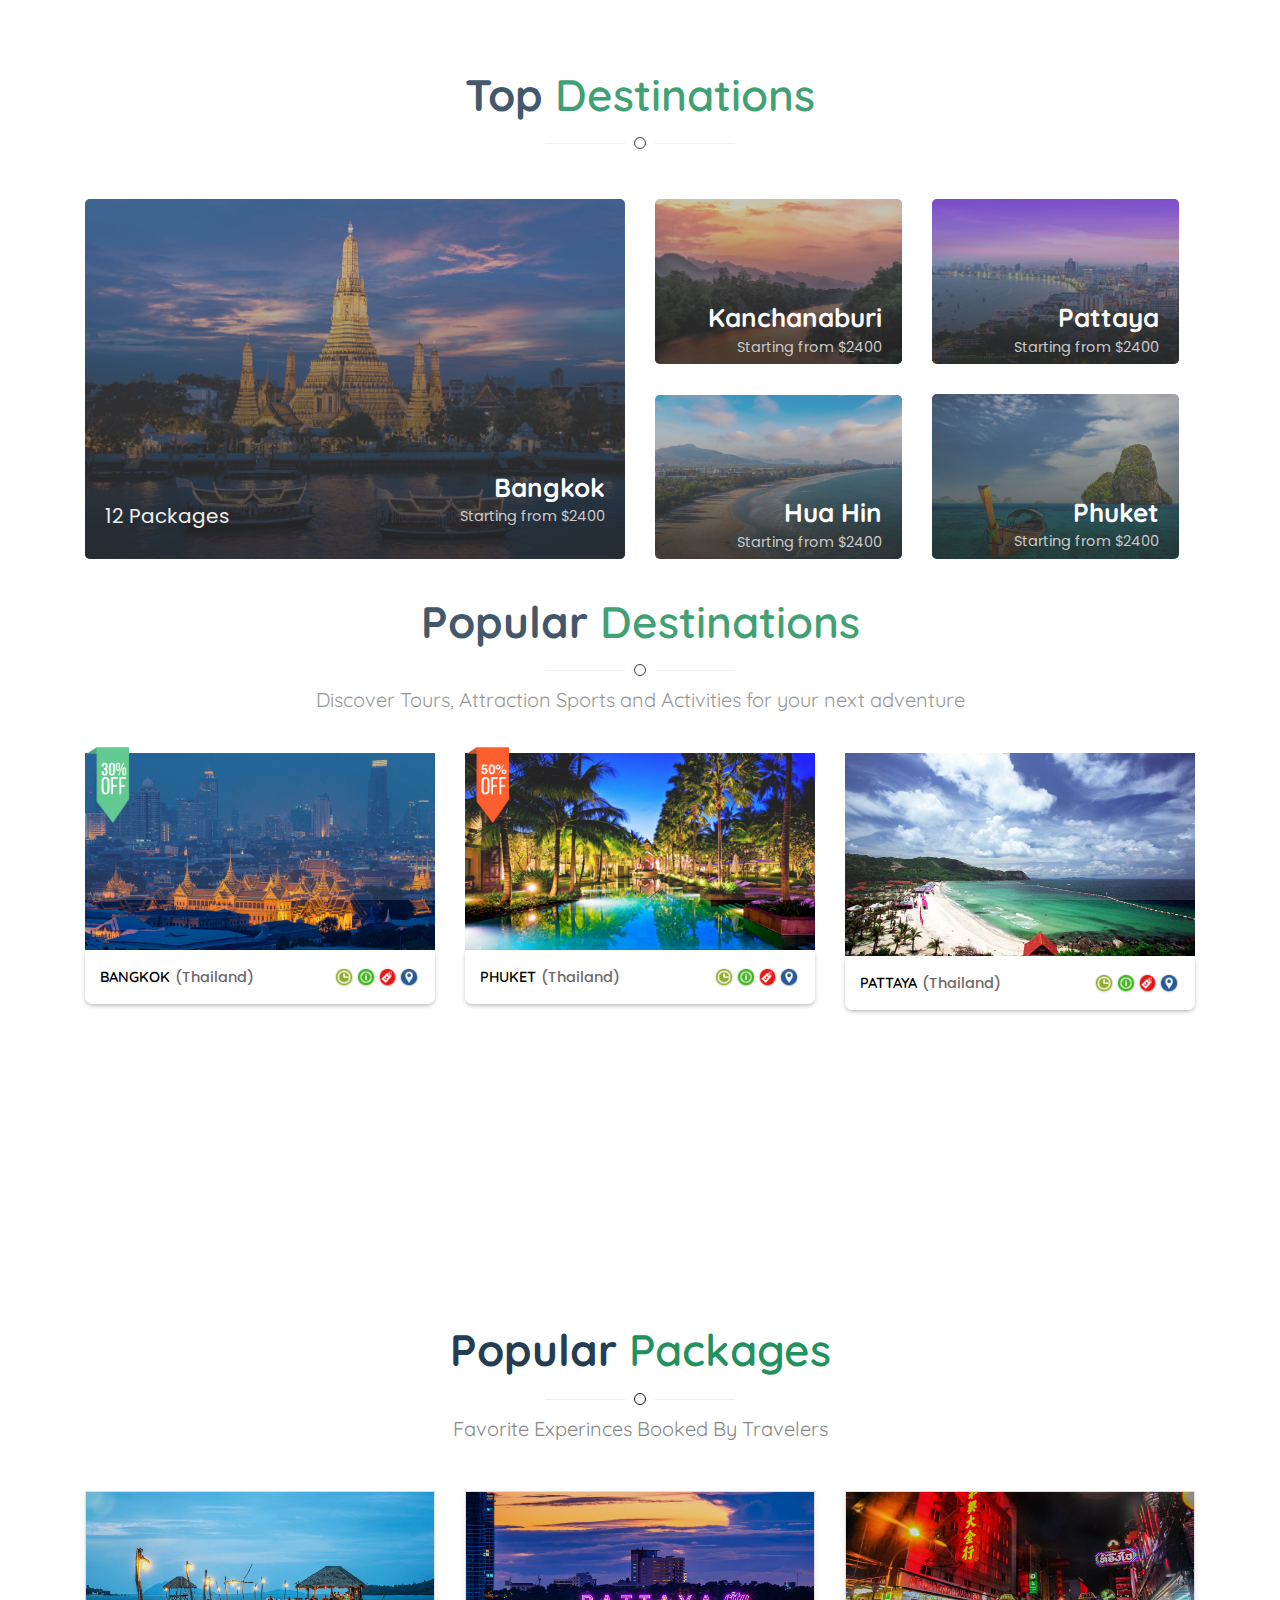
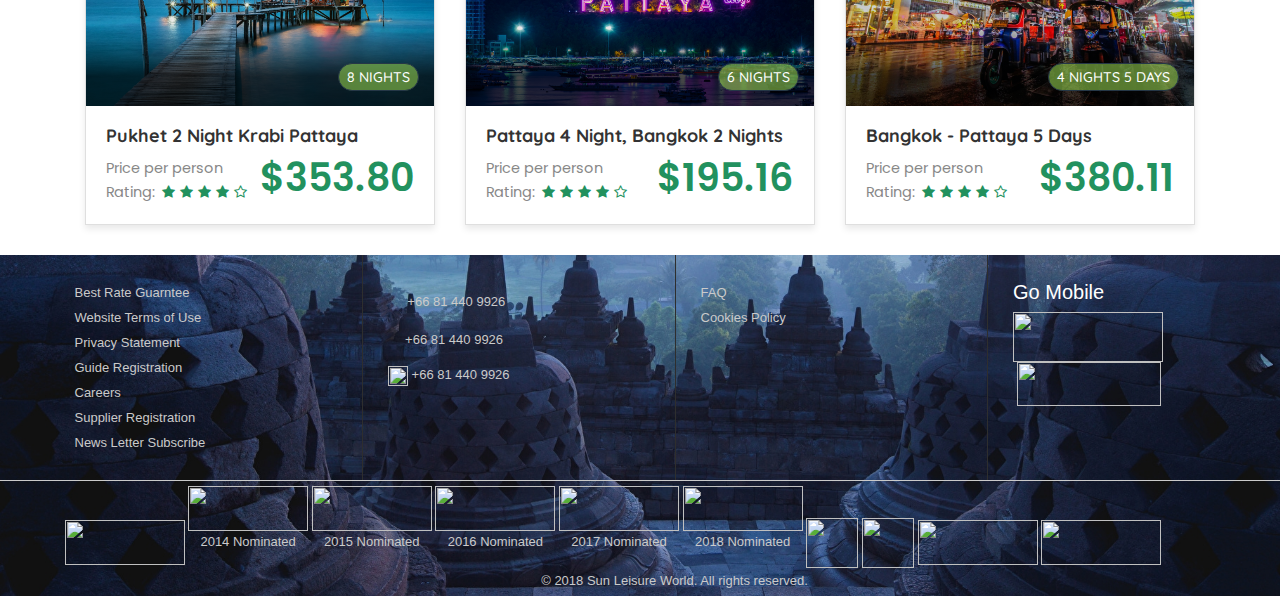
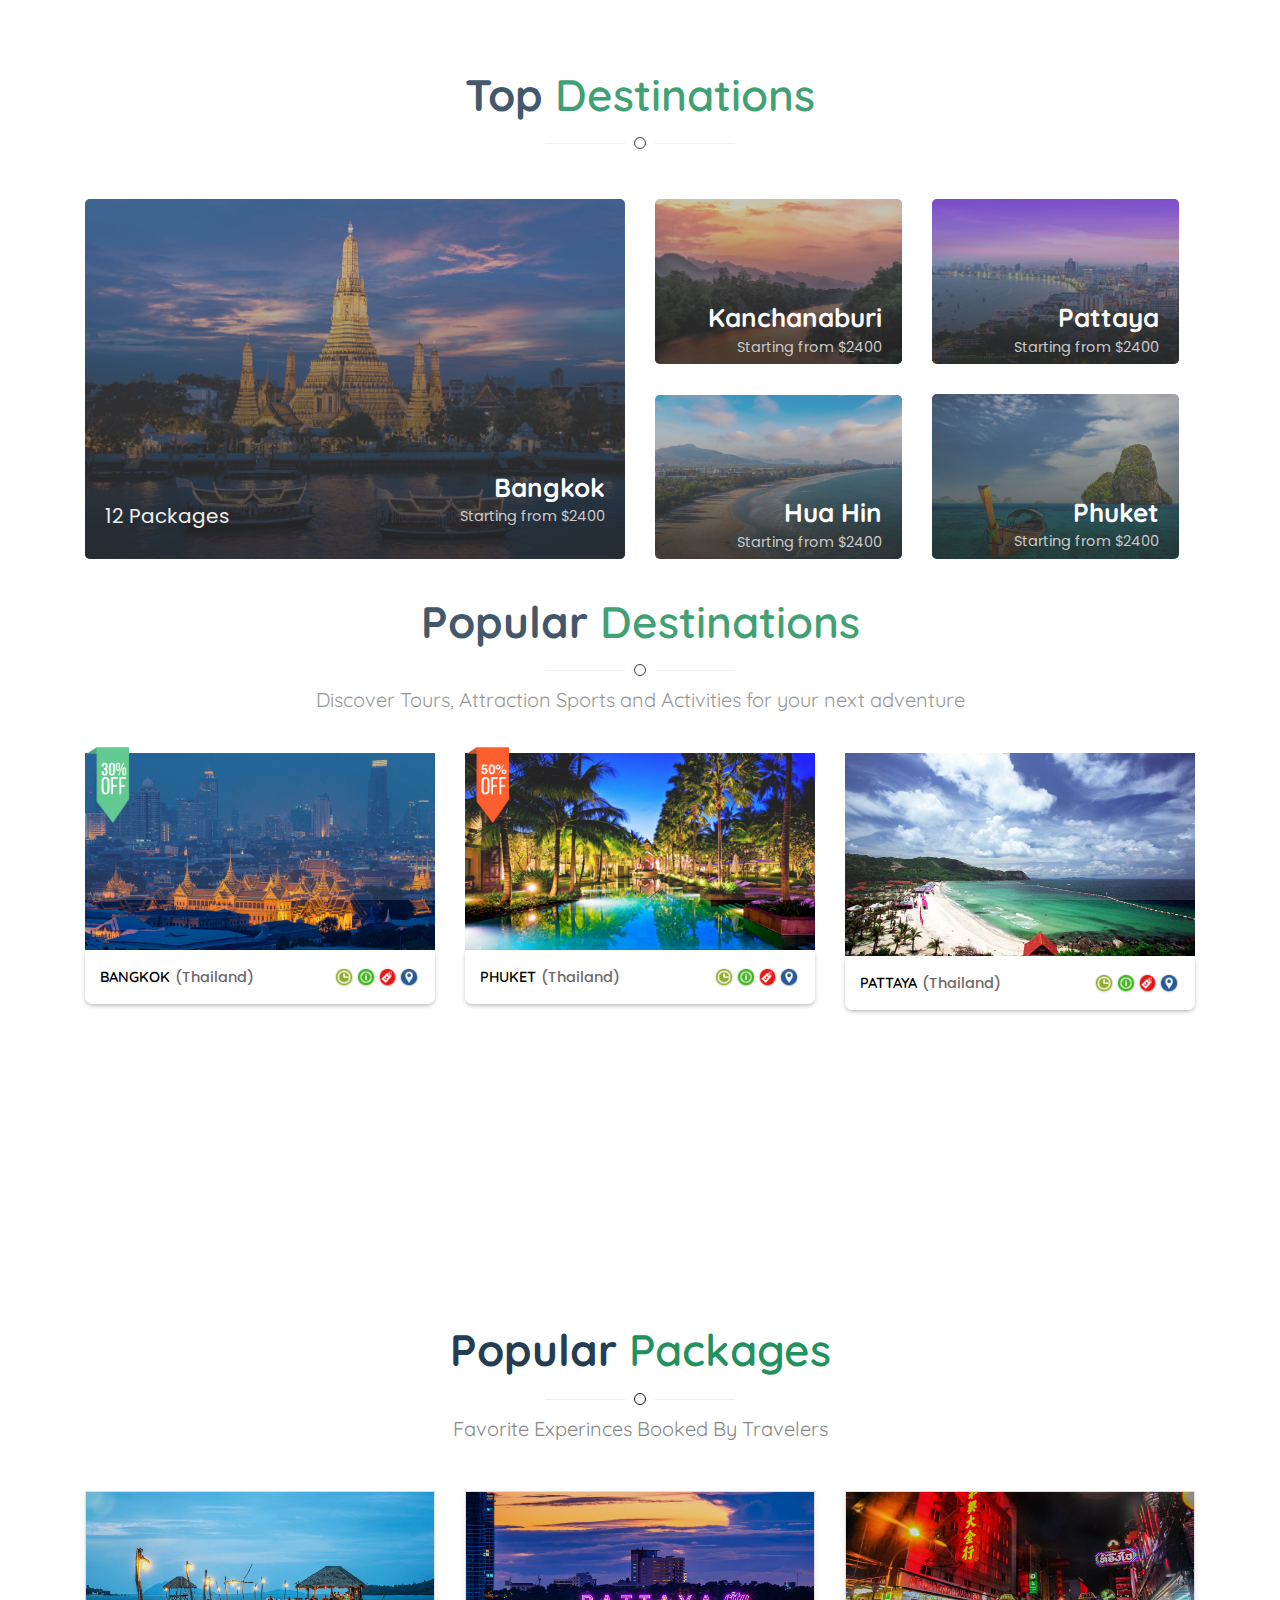
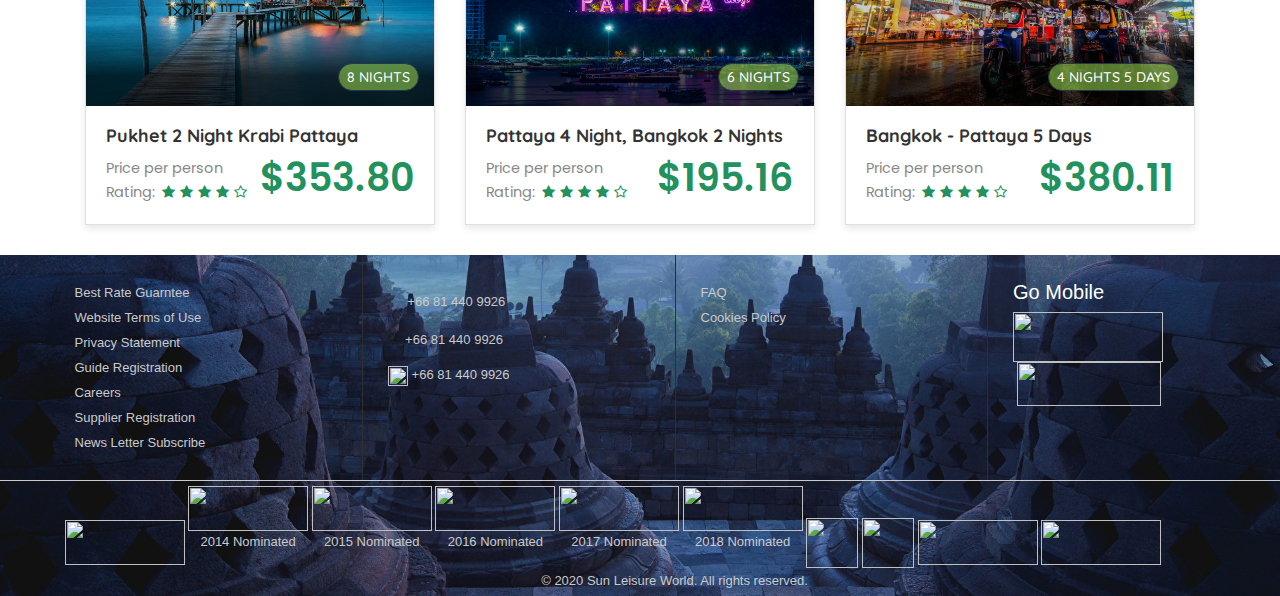
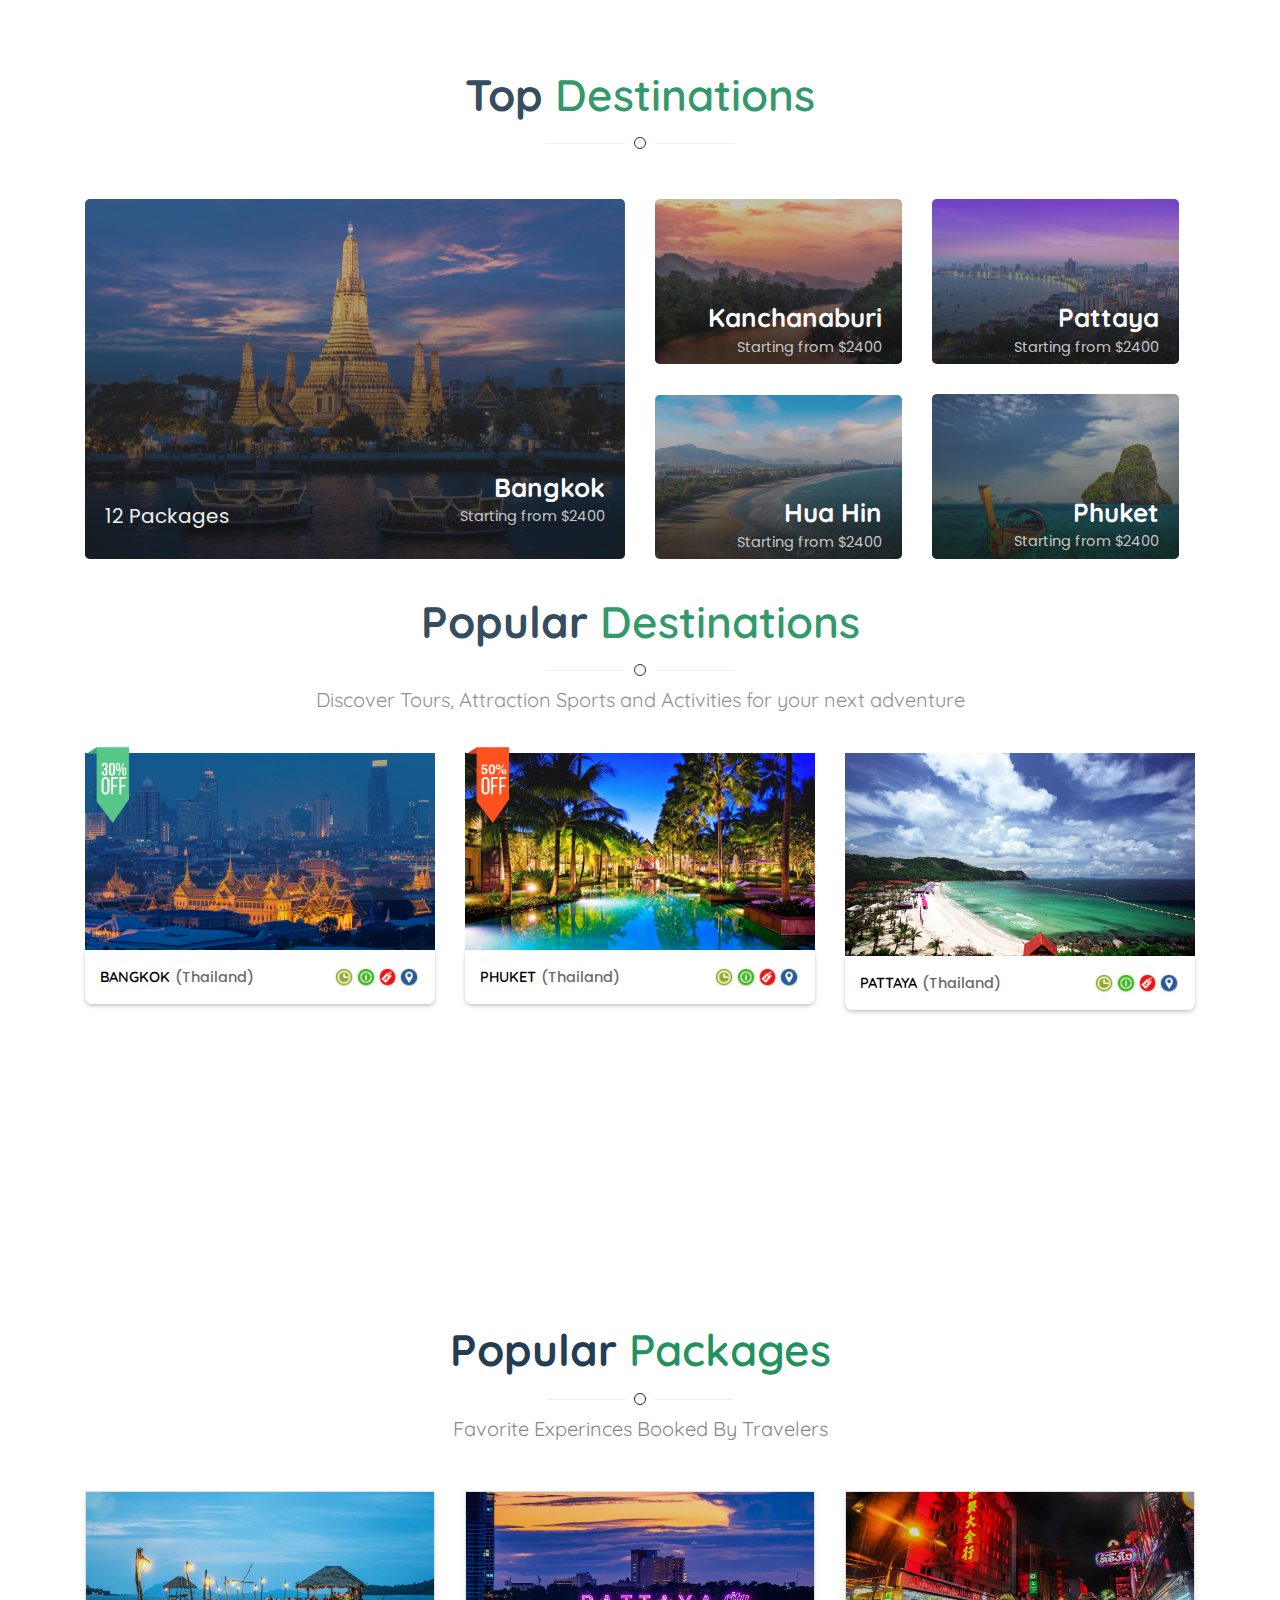
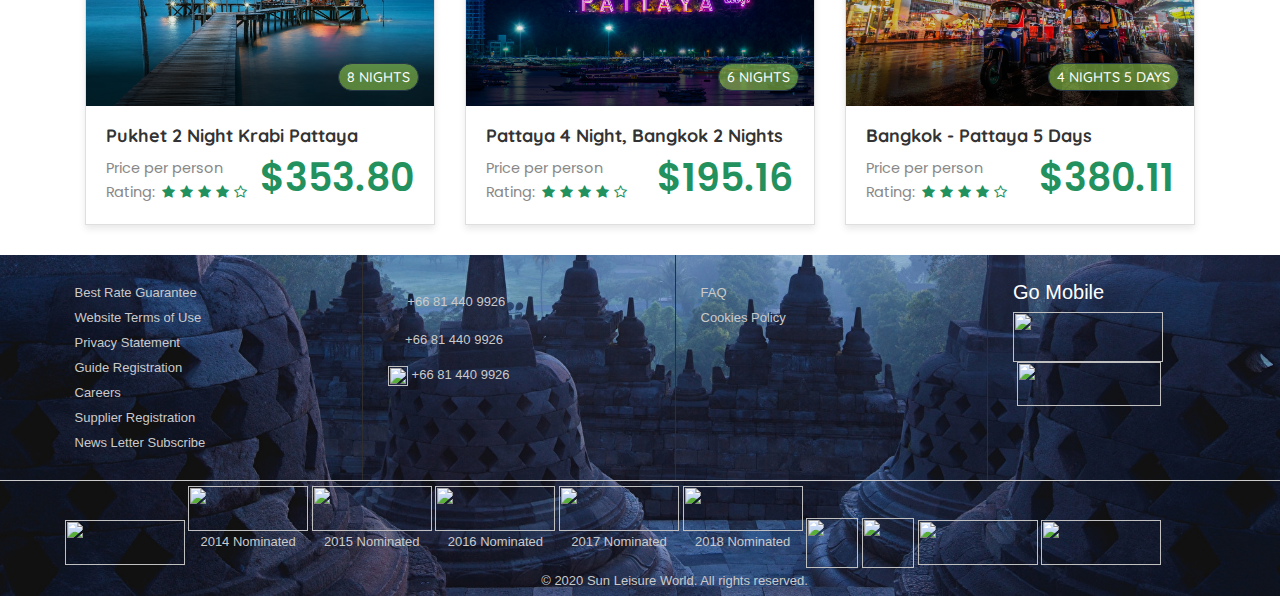
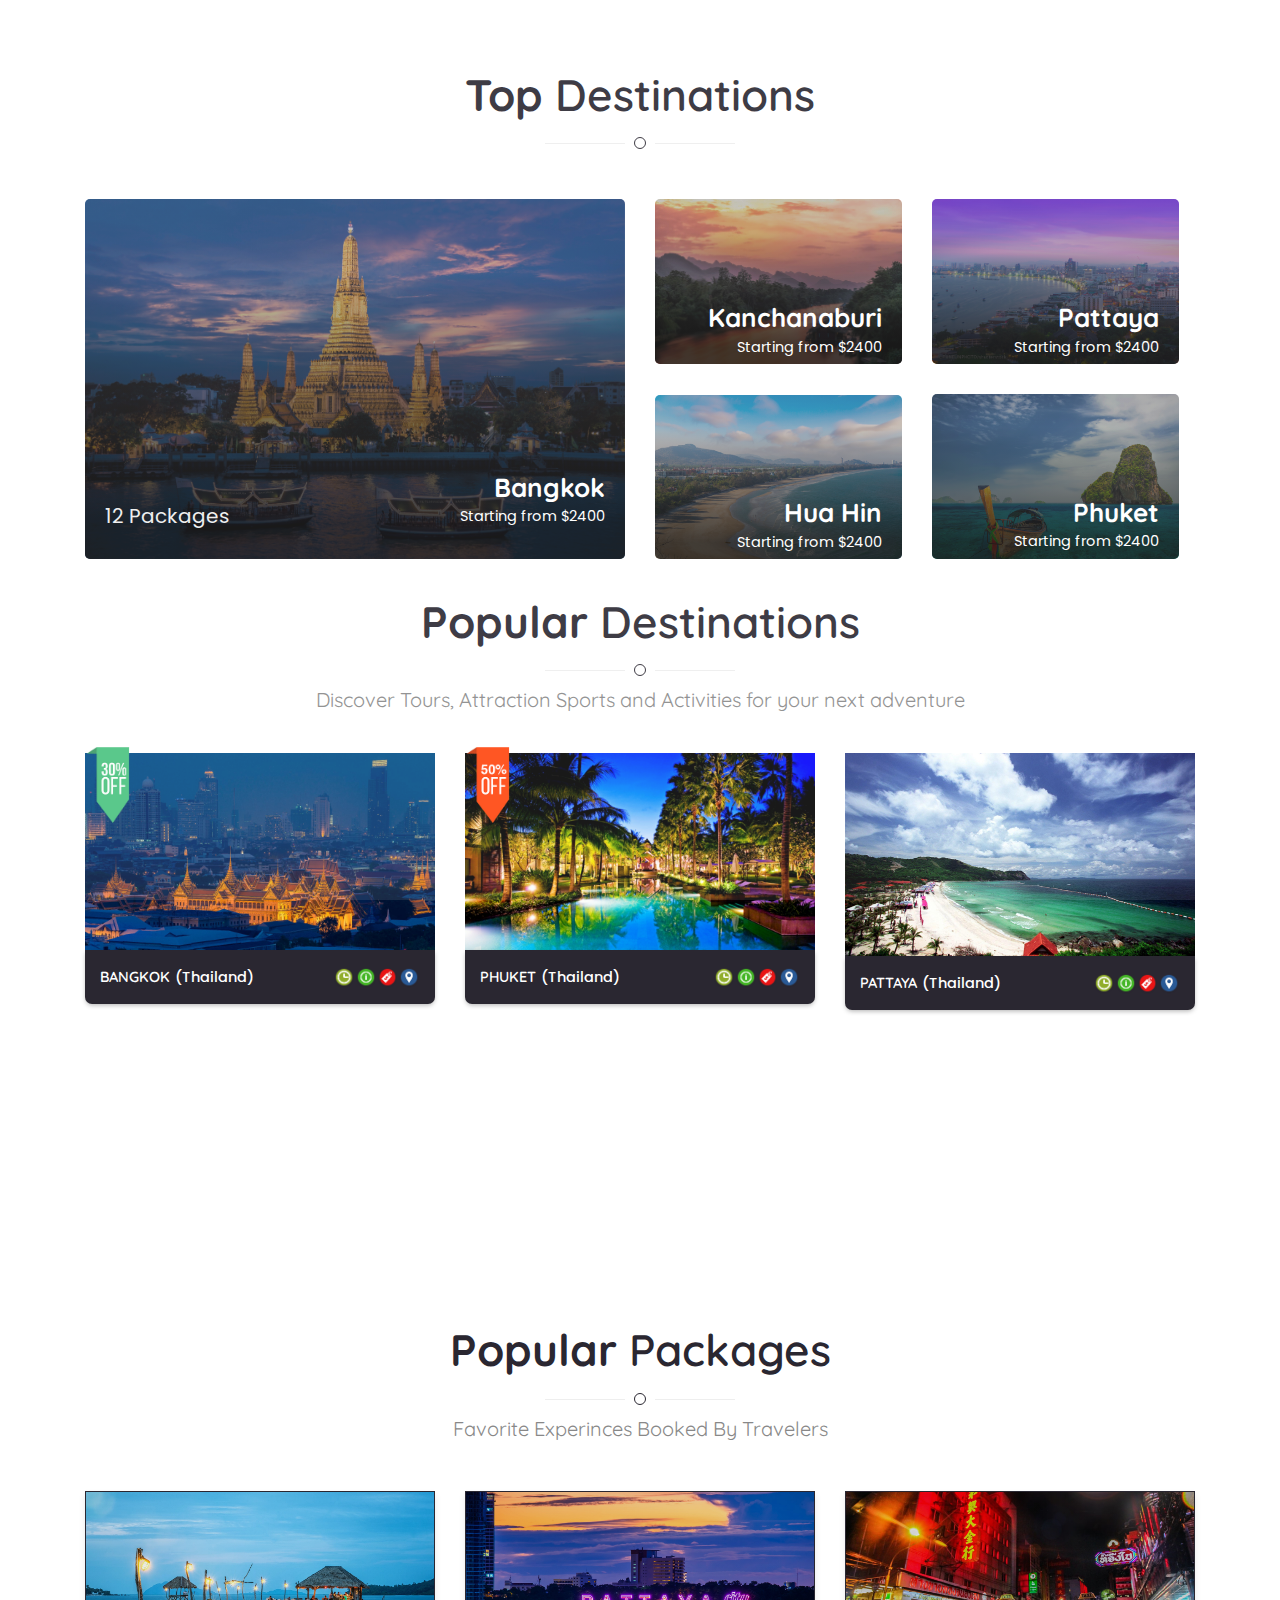
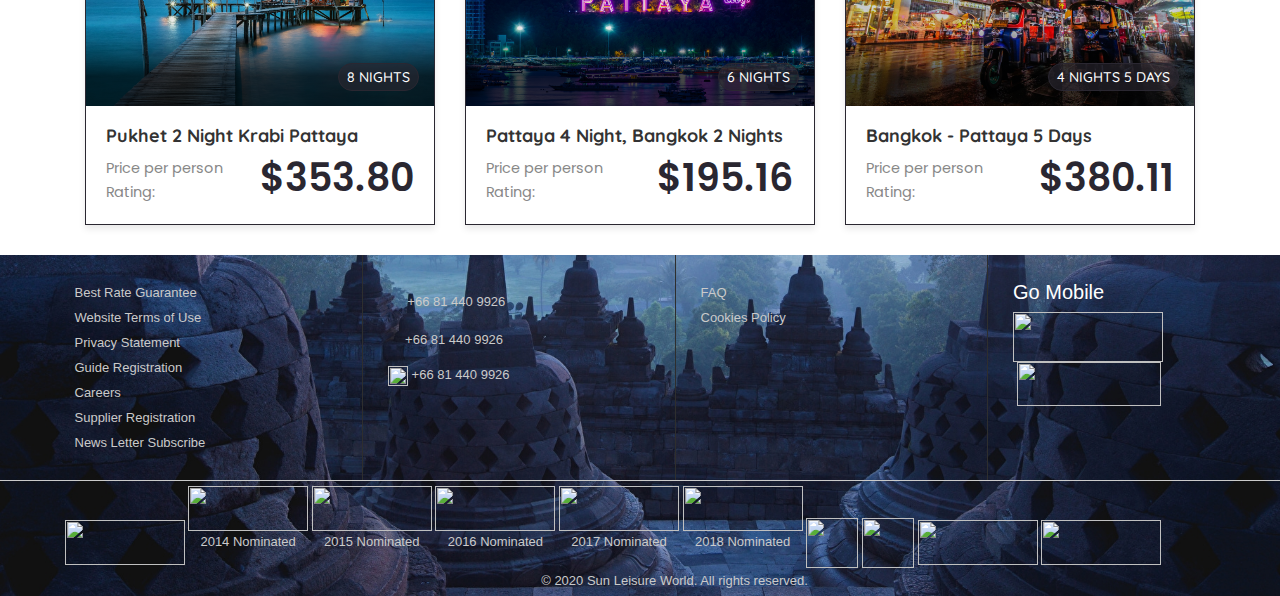
